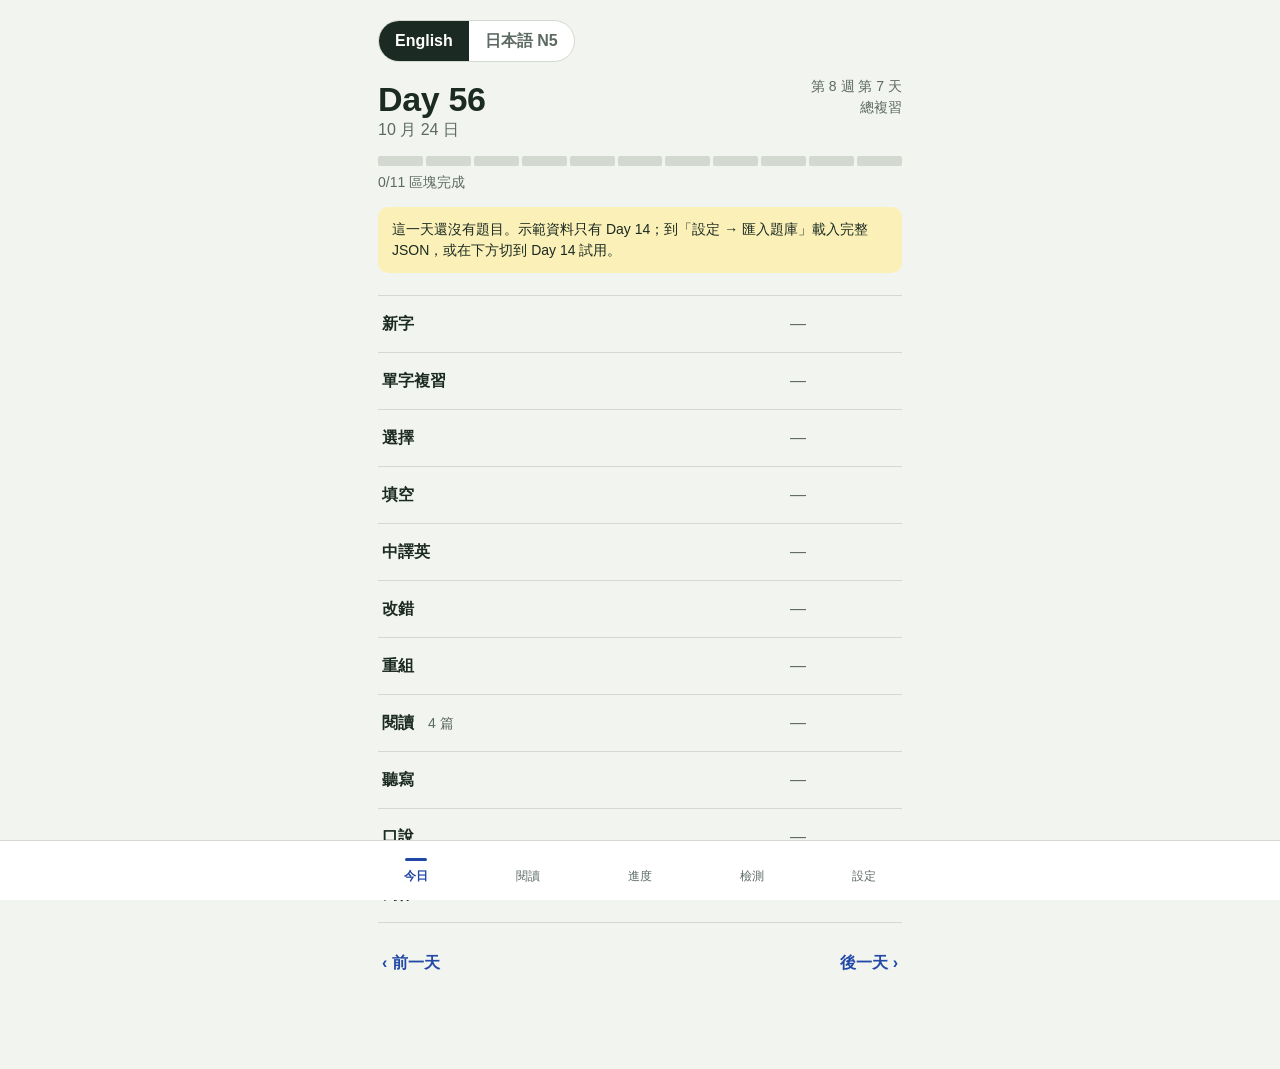
==== index.html @ 2ac829ae "英日雙語練習包 Phase 0：Day 1–14 與分級閱讀 - index.html：手機版英日雙語練習頁（題庫內建） - data/：英文與英日完整題庫 JSON - generators/：題庫" ====
<!DOCTYPE html>
<html lang="zh-Hant">
<head>
<meta charset="utf-8">
<meta name="viewport" content="width=device-width, initial-scale=1, viewport-fit=cover">
<meta name="apple-mobile-web-app-capable" content="yes">
<meta name="theme-color" content="#F2F4EF">
<title>Phase 0 練習包 — 英日雙語</title>
<link rel="preconnect" href="https://fonts.googleapis.com">
<link href="https://fonts.googleapis.com/css2?family=Atkinson+Hyperlegible:ital,wght@0,400;0,700;1,400&family=Source+Serif+4:opsz,wght@8..60,400;8..60,600&family=Noto+Serif+JP:wght@400;600&display=swap" rel="stylesheet">
<style>
  :root{
    --paper:#F2F4EF; --surface:#FFFFFF; --ink:#1B2A22; --ink-2:#5C6A62; --rule:#D3D9D0;
    --blue:#2148A6; --blue-soft:#E4EAF8; --marker:#F7DE5F; --marker-soft:#FBF1B8;
    --red:#C2372C; --red-soft:#F9E3E0; --green:#2E7D4F; --green-soft:#DFF0E5;
    --en:'Atkinson Hyperlegible', 'Helvetica Neue', Arial, sans-serif;
    --zh:-apple-system, 'PingFang TC', 'Noto Sans TC', 'Microsoft JhengHei', sans-serif;
    --nav-h:60px; --bar-h:72px;
  }
  *{box-sizing:border-box;-webkit-tap-highlight-color:transparent}
  html,body{margin:0;background:var(--paper);color:var(--ink);font-family:var(--zh);font-size:16px;line-height:1.5}
  body{min-height:100dvh;touch-action:manipulation}
  button{font:inherit;color:inherit;background:none;border:0;padding:0;cursor:pointer}
  input,textarea,select{font:inherit;color:inherit}
  .en{font-family:var(--en)}
  #app{max-width:560px;margin:0 auto;min-height:100dvh}

  /* ---------- screens with nav ---------- */
  .screen{padding:20px 18px calc(var(--nav-h) + env(safe-area-inset-bottom) + 24px)}
  h1{font-size:34px;line-height:1.1;margin:0;font-weight:700;letter-spacing:-.01em}
  h2{font-size:20px;margin:28px 0 10px;font-weight:700}
  .muted{color:var(--ink-2)}
  .small{font-size:14px}
  .row{display:flex;align-items:center;justify-content:space-between;gap:12px}

  /* the 11-segment day strip */
  .strip{display:grid;grid-template-columns:repeat(11,1fr);gap:3px;height:10px;margin:14px 0 6px}
  .strip i{display:block;background:var(--rule);border-radius:2px}
  .strip i.done{background:var(--green)}
  .strip i.part{background:var(--marker)}
  .strip.mini{height:5px;margin:0;gap:2px}

  .primary{display:block;width:100%;background:var(--blue);color:#fff;border-radius:12px;padding:16px;font-size:17px;font-weight:700;text-align:center;min-height:52px}
  .primary:disabled{background:var(--rule);color:var(--ink-2)}
  .secondary{display:block;width:100%;background:var(--surface);border:1.5px solid var(--rule);border-radius:12px;padding:15px;font-size:17px;font-weight:700;text-align:center;min-height:52px}
  .ghost{color:var(--blue);font-weight:700;padding:10px 4px;min-height:44px}
  .primary:focus-visible,.secondary:focus-visible,.ghost:focus-visible,.opt:focus-visible,.chip:focus-visible{outline:3px solid var(--marker);outline-offset:2px}

  .blocks{margin:22px 0 0;padding:0;list-style:none;border-top:1px solid var(--rule)}
  .blocks li{border-bottom:1px solid var(--rule)}
  .blocks button{display:grid;grid-template-columns:1fr auto auto;align-items:center;gap:14px;width:100%;padding:14px 4px;text-align:left;min-height:56px}
  .blocks .name{font-weight:700}
  .blocks .n{color:var(--ink-2);font-variant-numeric:tabular-nums}
  .blocks .st{min-width:78px;text-align:right;font-variant-numeric:tabular-nums}
  .st.done{color:var(--green);font-weight:700}
  .st.part{color:var(--ink);background:var(--marker-soft);padding:2px 8px;border-radius:6px}
  .st.todo{color:var(--ink-2)}
  .daynav{display:flex;justify-content:space-between;margin-top:18px}

  /* ---------- bottom nav ---------- */
  #nav{position:fixed;left:0;right:0;bottom:0;height:calc(var(--nav-h) + env(safe-area-inset-bottom));padding-bottom:env(safe-area-inset-bottom);background:var(--surface);border-top:1px solid var(--rule);display:flex;z-index:20}
  #nav>div{max-width:560px;margin:0 auto;width:100%;display:flex}
  #nav button{flex:1;display:flex;flex-direction:column;align-items:center;justify-content:center;gap:2px;font-size:12px;color:var(--ink-2);min-height:var(--nav-h)}
  #nav button.on{color:var(--blue);font-weight:700}
  #nav button.on::before{content:"";width:22px;height:3px;border-radius:2px;background:var(--blue);margin-bottom:4px}
  #nav button::before{content:"";width:22px;height:3px;margin-bottom:4px}
  #nav.hidden{display:none}

  /* ---------- runner ---------- */
  #runner{position:fixed;inset:0;background:var(--paper);z-index:30;display:flex;flex-direction:column}
  #runner.hidden{display:none}
  .r-head{padding:calc(10px + env(safe-area-inset-top)) 14px 10px;background:var(--paper)}
  .r-head .row{margin-bottom:8px}
  .r-head .title{font-weight:700;font-size:17px}
  .r-head .x{width:44px;height:44px;display:flex;align-items:center;justify-content:center;font-size:22px;margin-left:-10px}
  .r-head .count{font-variant-numeric:tabular-nums;color:var(--ink-2)}
  .bar{height:6px;background:var(--rule);border-radius:3px;overflow:hidden}
  .bar b{display:block;height:100%;background:var(--blue);transition:width .25s}
  .r-body{flex:1;overflow:auto;padding:18px 18px calc(var(--bar-h) + env(safe-area-inset-bottom) + 20px);max-width:560px;width:100%;margin:0 auto}
  .r-foot{position:fixed;left:0;right:0;bottom:0;padding:12px 18px calc(12px + env(safe-area-inset-bottom));background:var(--surface);border-top:1px solid var(--rule);display:flex;gap:10px;z-index:31}
  .r-foot>*{flex:1}
  .r-foot .primary,.r-foot .secondary{width:auto}

  .q{font-family:var(--en);font-size:24px;line-height:1.35;margin:8px 0 22px;word-break:break-word}
  .q.zh{font-family:var(--zh);font-size:22px}
  .blank{display:inline-block;min-width:70px;border-bottom:2px solid var(--ink);margin:0 4px;text-align:center}
  .blank.filled{background:var(--marker-soft);border-bottom-color:var(--blue)}
  .hint{color:var(--ink-2);font-size:14px;margin-top:8px}
  .field{width:100%;font-size:18px;font-family:var(--en);padding:14px;border:1.5px solid var(--rule);border-radius:12px;background:var(--surface);min-height:54px}
  .field:focus{outline:none;border-color:var(--blue);box-shadow:0 0 0 3px var(--blue-soft)}
  textarea.field{min-height:150px;resize:vertical;line-height:1.5}
  .opts{display:flex;flex-direction:column;gap:10px}
  .opt{display:flex;align-items:center;gap:12px;background:var(--surface);border:1.5px solid var(--rule);border-radius:12px;padding:14px 16px;min-height:54px;text-align:left;font-family:var(--en);font-size:19px}
  .opt.zh{font-family:var(--zh);font-size:18px}
  .opt .k{width:26px;height:26px;border-radius:50%;border:1.5px solid var(--rule);display:flex;align-items:center;justify-content:center;font-size:13px;flex:none;color:var(--ink-2)}
  .opt.sel{border-color:var(--blue);background:var(--marker-soft)}
  .opt.right{border-color:var(--green);background:var(--green-soft)}
  .opt.wrong{border-color:var(--red);background:var(--red-soft)}
  .opt:disabled{cursor:default}

  .words{display:flex;flex-wrap:wrap;gap:8px}
  .chip{font-family:var(--en);font-size:19px;background:var(--surface);border:1.5px solid var(--rule);border-radius:10px;padding:10px 14px;min-height:46px}
  .chip.used{opacity:.25}
  .chip.sel{background:var(--marker);border-color:var(--marker)}
  .chip.bad{background:var(--red-soft);border-color:var(--red)}
  .slot{min-height:64px;border:1.5px dashed var(--rule);border-radius:12px;padding:8px;display:flex;flex-wrap:wrap;gap:8px;margin-bottom:16px;background:rgba(255,255,255,.5)}
  .slot:empty::after{content:"點下方的字，依序拼成句子";color:var(--ink-2);font-size:14px;padding:8px}

  .tap-words{display:flex;flex-wrap:wrap;gap:6px 4px;font-family:var(--en);font-size:23px;line-height:1.4}
  .tap-words button{padding:4px 5px;border-radius:6px;min-height:40px}
  .tap-words button.sel{background:var(--marker)}
  .tap-words button.wrong{background:var(--red-soft);text-decoration:line-through;color:var(--red)}
  .tap-words button.fixed{background:var(--green-soft);color:var(--green);font-weight:700}

  .fb{margin-top:20px;padding:14px 16px;border-radius:12px;animation:pop .18s ease-out}
  .fb.ok{background:var(--green-soft);color:var(--green)}
  .fb.no{background:var(--red-soft);color:var(--red)}
  .fb strong{display:block;font-size:17px}
  .fb .ans{font-family:var(--en);font-size:19px;margin-top:4px}
  .fb .why{color:var(--ink);margin-top:6px;font-size:15px}
  @keyframes pop{from{transform:scale(.98);opacity:0}to{transform:none;opacity:1}}
  @media (prefers-reduced-motion:reduce){*{animation:none!important;transition:none!important}}

  .card{background:var(--surface);border:1.5px solid var(--rule);border-radius:16px;padding:22px 20px}
  .card .w{font-family:var(--en);font-size:38px;font-weight:700;line-height:1.1}
  .card .pos{color:var(--ink-2);font-family:var(--en)}
  .card .zh{font-size:22px;margin:10px 0}
  .card .ex{font-family:var(--en);font-size:18px;color:var(--ink-2);margin-top:14px;border-top:1px solid var(--rule);padding-top:12px}
  .tag{display:inline-block;font-size:12px;padding:2px 8px;border-radius:6px;background:var(--blue-soft);color:var(--blue);vertical-align:middle;margin-left:8px}

  .spk{display:inline-flex;align-items:center;gap:8px;background:var(--surface);border:1.5px solid var(--rule);border-radius:999px;padding:10px 16px;font-weight:700;min-height:46px}
  .spk.on{border-color:var(--blue);background:var(--blue-soft)}
  .spkrow{display:flex;gap:10px;flex-wrap:wrap;margin:6px 0 18px}

  details.passage{background:var(--surface);border:1.5px solid var(--rule);border-radius:12px;margin-bottom:18px}
  details.passage summary{padding:12px 16px;font-weight:700;cursor:pointer;list-style:none;display:flex;justify-content:space-between}
  details.passage summary::after{content:"展開";color:var(--blue);font-weight:400;font-size:14px}
  details.passage[open] summary::after{content:"收合"}
  details.passage .t{font-family:var(--en);font-size:18px;line-height:1.6;padding:0 16px 16px}

  .rate{display:flex;gap:10px}
  .rate button{flex:1;border:1.5px solid var(--rule);background:var(--surface);border-radius:12px;padding:14px;font-weight:700;min-height:54px}
  .rate button.sel{background:var(--marker);border-color:var(--marker)}

  .done-box{text-align:center;padding:30px 0 10px}
  .done-box .big{font-size:56px;font-weight:700;line-height:1}
  .wrongs{margin:20px 0;padding:0;list-style:none}
  .wrongs li{padding:10px 0;border-top:1px solid var(--rule);font-size:15px}
  .wrongs .en{font-size:17px}

  /* ---------- progress grid ---------- */
  .grid{display:grid;grid-template-columns:repeat(7,1fr);gap:6px;margin-top:14px}
  .cell{aspect-ratio:1;border-radius:8px;background:var(--surface);border:1.5px solid var(--rule);position:relative;display:flex;align-items:flex-end;justify-content:center;font-size:12px;color:var(--ink-2);overflow:hidden;padding:0}
  .cell b{position:absolute;left:0;right:0;bottom:0;background:var(--green-soft);z-index:0}
  .cell span{position:relative;z-index:1;padding-bottom:3px}
  .cell.today{border-color:var(--blue);border-width:2px;color:var(--blue);font-weight:700}
  .cell.future{opacity:.45}
  .cell.full b{background:var(--green)}
  .cell.full span{color:#fff}
  .legend{display:flex;gap:16px;margin-top:10px;font-size:13px;color:var(--ink-2)}
  .legend i{display:inline-block;width:12px;height:12px;border-radius:3px;vertical-align:-1px;margin-right:4px}

  /* ---------- lists / settings ---------- */
  .list{list-style:none;padding:0;margin:14px 0 0;border-top:1px solid var(--rule)}
  .list li{border-bottom:1px solid var(--rule)}
  .list button,.list label{display:flex;justify-content:space-between;align-items:center;gap:12px;width:100%;padding:14px 4px;text-align:left;min-height:56px}
  .list .sub{font-size:13px;color:var(--ink-2)}
  .seg{display:flex;border:1.5px solid var(--rule);border-radius:10px;overflow:hidden}
  .list label>span:first-child{flex:1;min-width:0}
  .seg{flex:none}
  .seg button{padding:8px 11px;min-height:40px;border-left:1.5px solid var(--rule);white-space:nowrap}
  .seg button:first-child{border-left:0}
  .seg button.sel{background:var(--marker)}
  select.sel-input{max-width:200px;padding:8px;border:1.5px solid var(--rule);border-radius:8px;background:var(--surface)}
  input[type=range]{width:150px}
  .note{background:var(--marker-soft);padding:12px 14px;border-radius:10px;font-size:14px;margin-top:14px}
  .toast{position:fixed;left:50%;transform:translateX(-50%);bottom:calc(var(--nav-h) + env(safe-area-inset-bottom) + 16px);background:var(--ink);color:#fff;padding:10px 16px;border-radius:999px;font-size:14px;z-index:50;opacity:0;transition:opacity .2s;pointer-events:none}
  .toast.show{opacity:1}
  .ext-form{display:grid;grid-template-columns:1fr 1fr;gap:10px;margin-top:10px}
  .ext-form .field{font-family:var(--zh);font-size:16px;min-height:48px;padding:10px 12px}
  .ext-form .full{grid-column:1/-1}
  .tbl{width:100%;border-collapse:collapse;margin-top:10px;font-size:14px}
  .tbl td,.tbl th{padding:8px 4px;border-bottom:1px solid var(--rule);text-align:left}
  .tbl th{color:var(--ink-2);font-weight:400}
  .gp{display:flex;justify-content:space-between;padding:8px 0;border-bottom:1px solid var(--rule)}
  .gp.low{color:var(--red);font-weight:700}
  /* ---------- 英日雙語 ---------- */
  :root{ --serif:'Source Serif 4', Georgia, 'Times New Roman', serif; --jp:'Noto Serif JP','Hiragino Mincho ProN','Yu Mincho',serif; --jps:-apple-system,'Hiragino Sans','Noto Sans JP','PingFang TC',sans-serif; --tr:#A8432F; --hl:#F6C9C0; }
  .jp{font-family:var(--jps)}
  ruby{ruby-position:over} rt{font-size:.5em;color:var(--ink-2);font-weight:400;letter-spacing:0}
  .jtok{display:inline}
  .jgap .jtok{margin-right:.18em}
  .romaji{font-family:var(--en);font-size:.62em;color:var(--ink-2);margin-top:4px;line-height:1.4}
  .langsw{display:flex;gap:0;border:1.5px solid var(--rule);border-radius:999px;overflow:hidden;width:max-content;margin-bottom:14px;background:var(--surface)}
  .langsw button{padding:8px 16px;min-height:40px;font-weight:700;color:var(--ink-2)}
  .langsw button.sel{background:var(--ink);color:#fff}
  .q.jp{font-size:26px;line-height:2.1}
  .opt.jp{font-family:var(--jps);font-size:20px}
  .kana-big{font-family:var(--jps);font-size:96px;line-height:1.1;text-align:center;margin:10px 0 18px}
  .chip.jp{font-family:var(--jps);font-size:20px}
  .zhhint{color:var(--ink-2);font-size:15px;margin-bottom:6px}
  .card .ja{font-family:var(--jps);font-size:20px;margin-top:6px;color:var(--ink)}
  .card .ja small{color:var(--ink-2);font-size:13px;margin-right:6px}

  /* 書架 */
  .goal{display:flex;align-items:center;gap:14px;margin:12px 0 18px}
  .goal svg{flex:none}
  .goal b{font-size:22px}
  .lv{display:flex;gap:6px;flex-wrap:wrap;margin-bottom:16px}
  .lv button{border:1.5px solid var(--rule);border-radius:999px;padding:6px 12px;min-height:36px;font-size:14px;background:var(--surface)}
  .lv button.sel{background:var(--ink);color:#fff;border-color:var(--ink)}
  .lv button.empty{opacity:.45}
  .books{display:grid;grid-template-columns:1fr 1fr;gap:14px}
  .book{text-align:left;display:flex;flex-direction:column;gap:8px}
  .cover{aspect-ratio:3/4;border-radius:6px 12px 12px 6px;padding:14px 12px;display:flex;flex-direction:column;justify-content:space-between;color:#fff;position:relative;overflow:hidden;box-shadow:inset 6px 0 0 rgba(0,0,0,.18)}
  .cover .ct{font-family:var(--serif);font-size:21px;line-height:1.15;font-weight:600;padding-right:28px;margin-top:14px}
  .cover.ja .ct{font-family:var(--jp);font-size:22px}
  .cover .ca{font-size:11px;opacity:.85}
  .cover .lvb{position:absolute;top:10px;right:10px;background:rgba(255,255,255,.92);color:var(--ink);font-size:11px;font-weight:700;padding:2px 7px;border-radius:5px}
  .book .bt{font-weight:700;font-size:15px;line-height:1.3}
  .book .bp{font-size:12px;color:var(--ink-2)}
  .pbar{height:4px;background:var(--rule);border-radius:2px;overflow:hidden}.pbar b{display:block;height:100%;background:var(--green)}
  .wl{list-style:none;padding:0;margin:8px 0 0;border-top:1px solid var(--rule)}
  .wl li{display:flex;justify-content:space-between;align-items:center;padding:10px 2px;border-bottom:1px solid var(--rule);gap:10px}
  .wl .w1{font-family:var(--serif);font-size:18px}.wl .w1.jp{font-family:var(--jps)}
  .wl .w2{font-size:13px;color:var(--ink-2);text-align:right}

  /* 閱讀器 */
  #reader{position:fixed;inset:0;z-index:25;display:flex;flex-direction:column;background:#F4EFE6}
  #reader.hidden{display:none}
  .rd-head{padding:calc(8px + env(safe-area-inset-top)) 10px 8px;display:flex;align-items:center;justify-content:space-between;gap:8px;max-width:620px;margin:0 auto;width:100%}
  .rd-head .t{font-weight:700;text-align:center;flex:1;font-size:15px;line-height:1.25}
  .rd-head .t small{display:block;font-weight:400;color:var(--ink-2);font-size:12px}
  .rd-head button{width:44px;height:44px;display:flex;align-items:center;justify-content:center;font-size:20px}
  .modes{display:flex;gap:8px;justify-content:center;padding:4px 14px 10px}
  .modes button{flex:1;max-width:120px;border-radius:999px;padding:8px 0;font-weight:700;font-size:15px;background:rgba(168,67,47,.12);color:var(--tr);min-height:40px}
  .modes button.sel{background:var(--tr);color:#fff}
  .rd-body{flex:1;overflow:auto;padding:6px 20px calc(110px + env(safe-area-inset-bottom));max-width:620px;margin:0 auto;width:100%;-webkit-overflow-scrolling:touch}
  .chap-t{font-family:var(--serif);font-size:26px;font-weight:600;margin:12px 0 2px}
  .chap-t.jp{font-family:var(--jp)}
  .chap-s{color:var(--ink-2);font-size:14px;margin-bottom:18px}
  .sent{position:relative;padding:6px 36px 6px 8px;margin:0 -8px 6px;border-radius:8px;transition:background .2s}
  .sent.cur{background:rgba(247,222,95,.38)}
  .sent .tr{color:var(--tr);font-size:16px;line-height:1.55;margin-bottom:2px}
  .sent .tx{font-family:var(--serif);font-size:var(--rdfs,22px);line-height:1.55;color:#231f1a}
  .sent .tx.jp{font-family:var(--jp);line-height:2.15}
  .sent .tx .w{cursor:pointer;border-radius:3px;padding:0 1px}
  .sent .tx .w:active{background:var(--marker)}
  .sent .tx .w.saved{background:var(--hl)}
  .sent .tx .w.on{background:var(--marker)}
  .sent .sp{position:absolute;right:-4px;bottom:4px;width:34px;height:34px;font-size:15px;opacity:.55}
  .rd-end{margin:26px 0 10px;text-align:center}
  .player{position:fixed;left:0;right:0;bottom:0;background:var(--surface);border-top:1px solid var(--rule);padding:10px 14px calc(10px + env(safe-area-inset-bottom));z-index:26}
  .player>div{max-width:620px;margin:0 auto;display:flex;align-items:center;gap:6px}
  .player button{min-width:44px;height:44px;font-size:19px;display:flex;align-items:center;justify-content:center;border-radius:10px}
  .player .pp{width:52px;height:52px;border-radius:50%;background:var(--tr);color:#fff;font-size:20px}
  .player .spd{font-size:14px;font-weight:700;border:1.5px solid var(--rule);padding:0 10px}
  .player .tm{margin-left:auto;font-size:13px;color:var(--ink-2);text-align:right;line-height:1.3}

  /* 單字面板 */
  #sheet{position:fixed;inset:0;z-index:40;display:flex;align-items:flex-end;justify-content:center;background:rgba(27,42,34,.28)}
  #sheet.hidden{display:none}
  .sh{background:var(--surface);width:100%;max-width:620px;border-radius:18px 18px 0 0;padding:10px 20px calc(18px + env(safe-area-inset-bottom));animation:up .18s ease-out;max-height:80dvh;overflow:auto}
  @keyframes up{from{transform:translateY(30px);opacity:0}to{transform:none;opacity:1}}
  .sh .grab{width:38px;height:4px;border-radius:2px;background:var(--rule);margin:0 auto 12px}
  .sh .hw{font-family:var(--serif);font-size:34px;font-weight:600;line-height:1.2}
  .sh .hw.jp{font-family:var(--jps);font-size:32px}
  .sh .ph{color:var(--ink-2);font-family:var(--en);margin:2px 0 10px}
  .sh .line{display:grid;grid-template-columns:56px 1fr auto;gap:8px;align-items:center;padding:9px 0;border-top:1px solid var(--rule)}
  .sh .line .k{font-size:13px;color:var(--ink-2)}
  .sh .line .v{font-size:18px}
  .sh .line .v.jp{font-family:var(--jps);font-size:20px}
  .sh .note{margin-top:10px}
  .sh .ex{font-family:var(--serif);color:var(--ink-2);font-size:16px;margin-top:8px}
  .sh .acts{display:flex;gap:10px;margin-top:14px}
  .sh .acts>*{flex:1}
  .mini-spk{width:40px;height:40px;border-radius:50%;border:1.5px solid var(--rule);font-size:15px}
</style>
</head>
<body>
<div id="app"></div>
<div id="runner" class="hidden"></div>
<div id="reader" class="hidden"></div>
<div id="sheet" class="hidden"></div>
<nav id="nav"><div>
  <button data-s="home">今日</button>
  <button data-s="progress">進度</button>
  <button data-s="tests">檢測</button>
  <button data-s="settings">設定</button>
</div></nav>
<div class="toast" id="toast"></div>

<script>window.PRACTICE_DATA={"meta": {"day1": "2026-08-30", "days": 56, "version": "days1-14 v2 (英日)"}, "days": {"1": {"week": 1, "dayOfWeek": 1, "topic": "be 動詞：I am / You are", "review": false, "blocks": {"vocab_new": [{"w": "teacher", "pos": "n.", "zh": "老師", "ex": "I am a teacher.", "ja": ["先生", "せんせい"]}, {"w": "student", "pos": "n.", "zh": "學生", "ex": "You are a student.", "ja": ["学生", "がくせい"]}, {"w": "doctor", "pos": "n.", "zh": "醫生", "ex": "I am a doctor.", "ja": ["医者", "いしゃ"]}, {"w": "nurse", "pos": "n.", "zh": "護理師", "ex": "You are a nurse.", "ja": ["看護師", "かんごし"]}, {"w": "engineer", "pos": "n.", "zh": "工程師", "ex": "I am an engineer.", "ja": ["エンジニア", ""]}, {"w": "cook", "pos": "n.", "zh": "廚師", "ex": "You are a cook.", "ja": ["コック", ""]}, {"w": "driver", "pos": "n.", "zh": "司機", "ex": "I am a driver.", "ja": ["運転手", "うんてんしゅ"]}, {"w": "farmer", "pos": "n.", "zh": "農夫", "ex": "You are a farmer.", "ja": ["農家", "のうか"]}, {"w": "singer", "pos": "n.", "zh": "歌手", "ex": "I am a singer.", "ja": ["歌手", "かしゅ"]}, {"w": "worker", "pos": "n.", "zh": "工人", "ex": "You are a worker.", "ja": ["作業員", "さぎょういん"]}, {"w": "boy", "pos": "n.", "zh": "男孩", "ex": "I am a boy.", "ja": ["男の子", "おとこのこ"]}, {"w": "girl", "pos": "n.", "zh": "女孩", "ex": "You are a girl.", "ja": ["女の子", "おんなのこ"]}, {"w": "man", "pos": "n.", "zh": "男人", "ex": "I am a man.", "ja": ["男の人", "おとこのひと"]}, {"w": "woman", "pos": "n.", "zh": "女人", "ex": "You are a woman.", "ja": ["女の人", "おんなのひと"]}, {"w": "friend", "pos": "n.", "zh": "朋友", "ex": "You are my friend.", "ja": ["友達", "ともだち"]}, {"w": "name", "pos": "n.", "zh": "名字", "ex": "My name is Ken.", "ja": ["名前", "なまえ"]}, {"w": "hello", "pos": "int.", "zh": "你好", "ex": "Hello, I am Amy.", "ja": ["こんにちは", ""]}, {"w": "hi", "pos": "int.", "zh": "嗨", "ex": "Hi! I am Tom.", "ja": ["やあ", ""]}, {"w": "nice", "pos": "adj.", "zh": "好的；愉快的", "ex": "Nice to meet you.", "ja": ["いい", ""]}, {"w": "meet", "pos": "v.", "zh": "見面", "ex": "Nice to meet you.", "ja": ["会う", "あう"]}, {"w": "yes", "pos": "adv.", "zh": "是", "ex": "Yes, I am.", "ja": ["はい", ""]}, {"w": "no", "pos": "adv.", "zh": "不", "ex": "No, I am not.", "ja": ["いいえ", ""]}, {"w": "thank you", "pos": "phr.", "zh": "謝謝", "ex": "Thank you.", "ja": ["ありがとう", ""]}, {"w": "please", "pos": "adv.", "zh": "請", "ex": "Sit down, please.", "ja": ["ください", ""]}, {"w": "goodbye", "pos": "int.", "zh": "再見", "ex": "Goodbye, Amy.", "ja": ["さようなら", ""]}], "vocab_review": [{"q": "cook", "a": "廚師", "opts": ["是", "老師", "見面", "廚師"], "dir": "en2zh"}, {"q": "no", "a": "不", "opts": ["醫生", "廚師", "不", "司機"], "dir": "en2zh"}, {"q": "學生", "a": "student", "opts": ["student", "driver", "please", "girl"], "dir": "zh2en"}, {"q": "engineer", "a": "工程師", "opts": ["朋友", "嗨", "工程師", "工人"], "dir": "en2zh"}, {"q": "teacher", "a": "老師", "opts": ["不", "老師", "男孩", "是"], "dir": "en2zh"}, {"q": "yes", "a": "是", "opts": ["再見", "男孩", "醫生", "是"], "dir": "en2zh"}, {"q": "farmer", "a": "農夫", "opts": ["農夫", "你好", "工人", "學生"], "dir": "en2zh"}, {"q": "hi", "a": "嗨", "opts": ["嗨", "學生", "是", "歌手"], "dir": "en2zh"}, {"q": "driver", "a": "司機", "opts": ["司機", "工程師", "請", "謝謝"], "dir": "en2zh"}, {"q": "girl", "a": "女孩", "opts": ["女孩", "好的；愉快的", "男孩", "嗨"], "dir": "en2zh"}, {"q": "goodbye", "a": "再見", "opts": ["再見", "護理師", "請", "女孩"], "dir": "en2zh"}, {"q": "歌手", "a": "singer", "opts": ["worker", "yes", "singer", "nurse"], "dir": "zh2en"}, {"q": "男孩", "a": "boy", "opts": ["boy", "engineer", "singer", "worker"], "dir": "zh2en"}, {"q": "friend", "a": "朋友", "opts": ["男人", "好的；愉快的", "醫生", "朋友"], "dir": "en2zh"}, {"q": "請", "a": "please", "opts": ["please", "goodbye", "woman", "hello"], "dir": "zh2en"}, {"q": "woman", "a": "女人", "opts": ["男孩", "農夫", "女孩", "女人"], "dir": "en2zh"}, {"q": "護理師", "a": "nurse", "opts": ["please", "cook", "nurse", "student"], "dir": "zh2en"}, {"q": "worker", "a": "工人", "opts": ["女人", "請", "名字", "工人"], "dir": "en2zh"}, {"q": "doctor", "a": "醫生", "opts": ["醫生", "女孩", "謝謝", "男孩"], "dir": "en2zh"}, {"q": "謝謝", "a": "thank you", "opts": ["man", "thank you", "engineer", "farmer"], "dir": "zh2en"}, {"q": "見面", "a": "meet", "opts": ["worker", "driver", "meet", "friend"], "dir": "zh2en"}, {"q": "男人", "a": "man", "opts": ["nice", "man", "friend", "meet"], "dir": "zh2en"}, {"q": "你好", "a": "hello", "opts": ["woman", "student", "hello", "yes"], "dir": "zh2en"}, {"q": "名字", "a": "name", "opts": ["meet", "driver", "name", "student"], "dir": "zh2en"}, {"q": "nice", "a": "好的；愉快的", "opts": ["好的；愉快的", "司機", "廚師", "你好"], "dir": "en2zh"}], "mc": [{"q": "My name ___ Ken.", "opts": ["be", "is", "are", "am"], "a": 1, "gp": "be 動詞", "why": "name 是單數名詞，用 is。"}, {"q": "I ___ a boy.", "opts": ["are", "is", "am", "be"], "a": 2, "gp": "be 動詞", "why": "I 搭配 am。"}, {"q": "My name ___ Tom.", "opts": ["am", "are", "is", "be"], "a": 2, "gp": "be 動詞", "why": "name 是單數名詞，用 is。"}, {"q": "You ___ a teacher.", "opts": ["is", "am", "be", "are"], "a": 3, "gp": "be 動詞", "why": "you 搭配 are。"}, {"q": "Hello, I ___ a doctor.", "opts": ["am", "be", "is", "are"], "a": 0, "gp": "be 動詞", "why": "I 搭配 am。"}, {"q": "My name ___ Lin.", "opts": ["is", "be", "am", "are"], "a": 0, "gp": "be 動詞", "why": "name 是單數名詞，用 is。"}, {"q": "Hello, you ___ a doctor.", "opts": ["is", "am", "be", "are"], "a": 3, "gp": "be 動詞", "why": "you 搭配 are。"}, {"q": "I ___ a farmer.", "opts": ["be", "are", "is", "am"], "a": 3, "gp": "be 動詞", "why": "I 搭配 am。"}, {"q": "Hello, you ___ a worker.", "opts": ["are", "is", "be", "am"], "a": 0, "gp": "be 動詞", "why": "you 搭配 are。"}, {"q": "You ___ Leo.", "opts": ["are", "is", "be", "am"], "a": 0, "gp": "be 動詞", "why": "you 搭配 are。"}, {"q": "Hello, I ___ an engineer.", "opts": ["be", "are", "is", "am"], "a": 3, "gp": "be 動詞", "why": "I 搭配 am。"}, {"q": "Hello, you ___ a nurse.", "opts": ["are", "is", "am", "be"], "a": 0, "gp": "be 動詞", "why": "you 搭配 are。"}, {"q": "Hello, I ___ a cook.", "opts": ["are", "be", "is", "am"], "a": 3, "gp": "be 動詞", "why": "I 搭配 am。"}, {"q": "You ___ a nurse.", "opts": ["are", "be", "is", "am"], "a": 0, "gp": "be 動詞", "why": "you 搭配 are。"}, {"q": "I ___ Ken.", "opts": ["are", "is", "be", "am"], "a": 3, "gp": "be 動詞", "why": "I 搭配 am。"}, {"q": "You ___ my friend.", "opts": ["be", "is", "am", "are"], "a": 3, "gp": "be 動詞", "why": "you 搭配 are。"}, {"q": "My name ___ Anna.", "opts": ["is", "be", "are", "am"], "a": 0, "gp": "be 動詞", "why": "name 是單數名詞，用 is。"}, {"q": "You ___ busy.", "opts": ["is", "be", "are", "am"], "a": 2, "gp": "be 動詞", "why": "you 搭配 are。"}, {"q": "You ___ ready.", "opts": ["be", "is", "are", "am"], "a": 2, "gp": "be 動詞", "why": "you 搭配 are。"}, {"q": "You ___ a farmer.", "opts": ["are", "is", "be", "am"], "a": 0, "gp": "be 動詞", "why": "you 搭配 are。"}, {"q": "You ___ hungry.", "opts": ["is", "am", "are", "be"], "a": 2, "gp": "be 動詞", "why": "you 搭配 are。"}, {"q": "You ___ an engineer.", "opts": ["be", "is", "am", "are"], "a": 3, "gp": "be 動詞", "why": "you 搭配 are。"}, {"q": "I ___ Lisa.", "opts": ["am", "is", "be", "are"], "a": 0, "gp": "be 動詞", "why": "I 搭配 am。"}, {"q": "I ___ Lin.", "opts": ["am", "be", "is", "are"], "a": 0, "gp": "be 動詞", "why": "I 搭配 am。"}, {"q": "My name ___ Leo.", "opts": ["be", "am", "is", "are"], "a": 2, "gp": "be 動詞", "why": "name 是單數名詞，用 is。"}, {"q": "I ___ my friend.", "opts": ["be", "are", "am", "is"], "a": 2, "gp": "be 動詞", "why": "I 搭配 am。"}, {"q": "My name ___ Lisa.", "opts": ["are", "be", "am", "is"], "a": 3, "gp": "be 動詞", "why": "name 是單數名詞，用 is。"}, {"q": "You ___ Lin.", "opts": ["be", "is", "am", "are"], "a": 3, "gp": "be 動詞", "why": "you 搭配 are。"}, {"q": "You ___ Jack.", "opts": ["am", "is", "be", "are"], "a": 3, "gp": "be 動詞", "why": "you 搭配 are。"}, {"q": "Hello, you ___ an engineer.", "opts": ["are", "be", "is", "am"], "a": 0, "gp": "be 動詞", "why": "you 搭配 are。"}, {"q": "I ___ busy.", "opts": ["am", "are", "be", "is"], "a": 0, "gp": "be 動詞", "why": "I 搭配 am。"}, {"q": "You ___ Emma.", "opts": ["are", "is", "be", "am"], "a": 0, "gp": "be 動詞", "why": "you 搭配 are。"}, {"q": "I ___ Leo.", "opts": ["be", "are", "am", "is"], "a": 2, "gp": "be 動詞", "why": "I 搭配 am。"}, {"q": "Hello, I ___ a farmer.", "opts": ["am", "are", "is", "be"], "a": 0, "gp": "be 動詞", "why": "I 搭配 am。"}, {"q": "I ___ a student.", "opts": ["are", "is", "be", "am"], "a": 3, "gp": "be 動詞", "why": "I 搭配 am。"}, {"q": "My name ___ Emma.", "opts": ["is", "am", "are", "be"], "a": 0, "gp": "be 動詞", "why": "name 是單數名詞，用 is。"}, {"q": "You ___ a man.", "opts": ["is", "are", "be", "am"], "a": 1, "gp": "be 動詞", "why": "you 搭配 are。"}, {"q": "You ___ a driver.", "opts": ["am", "be", "is", "are"], "a": 3, "gp": "be 動詞", "why": "you 搭配 are。"}, {"q": "Hello, you ___ a cook.", "opts": ["am", "is", "are", "be"], "a": 2, "gp": "be 動詞", "why": "you 搭配 are。"}, {"q": "You ___ Lisa.", "opts": ["am", "be", "are", "is"], "a": 2, "gp": "be 動詞", "why": "you 搭配 are。"}, {"q": "I ___ a cook.", "opts": ["are", "be", "am", "is"], "a": 2, "gp": "be 動詞", "why": "I 搭配 am。"}, {"q": "I ___ Emma.", "opts": ["is", "be", "am", "are"], "a": 2, "gp": "be 動詞", "why": "I 搭配 am。"}, {"q": "You ___ Ken.", "opts": ["is", "am", "be", "are"], "a": 3, "gp": "be 動詞", "why": "you 搭配 are。"}, {"q": "I ___ a singer.", "opts": ["be", "am", "are", "is"], "a": 1, "gp": "be 動詞", "why": "I 搭配 am。"}, {"q": "I ___ a driver.", "opts": ["be", "is", "am", "are"], "a": 2, "gp": "be 動詞", "why": "I 搭配 am。"}, {"q": "Hello, you ___ a teacher.", "opts": ["are", "am", "be", "is"], "a": 0, "gp": "be 動詞", "why": "you 搭配 are。"}, {"q": "Hello, you ___ a student.", "opts": ["be", "am", "is", "are"], "a": 3, "gp": "be 動詞", "why": "you 搭配 are。"}, {"q": "I ___ a teacher.", "opts": ["is", "be", "am", "are"], "a": 2, "gp": "be 動詞", "why": "I 搭配 am。"}, {"q": "I ___ Ben.", "opts": ["am", "is", "are", "be"], "a": 0, "gp": "be 動詞", "why": "I 搭配 am。"}, {"q": "Hello, you ___ a farmer.", "opts": ["be", "am", "is", "are"], "a": 3, "gp": "be 動詞", "why": "you 搭配 are。"}], "fill": [{"q": "I ___ Lin.", "a": ["am"], "hint": "am / is / are", "gp": "be 動詞", "why": "I 搭配 am。"}, {"q": "You ___ Anna.", "a": ["are"], "hint": "am / is / are", "gp": "be 動詞", "why": "you 搭配 are。"}, {"q": "I ___ an engineer.", "a": ["am"], "hint": "am / is / are", "gp": "be 動詞", "why": "I 搭配 am。"}, {"q": "Hello, you ___ a singer.", "a": ["are"], "hint": "am / is / are", "gp": "be 動詞", "why": "you 搭配 are。"}, {"q": "Hello, I ___ a teacher.", "a": ["am"], "hint": "am / is / are", "gp": "be 動詞", "why": "I 搭配 am。"}, {"q": "You ___ tired.", "a": ["are"], "hint": "am / is / are", "gp": "be 動詞", "why": "you 搭配 are。"}, {"q": "My name ___ Amy.", "a": ["is"], "hint": "am / is / are", "gp": "be 動詞", "why": "name 是單數名詞，用 is。"}, {"q": "Hello, I ___ a farmer.", "a": ["am"], "hint": "am / is / are", "gp": "be 動詞", "why": "I 搭配 am。"}, {"q": "You ___ a farmer.", "a": ["are"], "hint": "am / is / are", "gp": "be 動詞", "why": "you 搭配 are。"}, {"q": "I ___ Lisa.", "a": ["am"], "hint": "am / is / are", "gp": "be 動詞", "why": "I 搭配 am。"}, {"q": "Hello, you ___ an engineer.", "a": ["are"], "hint": "am / is / are", "gp": "be 動詞", "why": "you 搭配 are。"}, {"q": "You ___ Mark.", "a": ["are"], "hint": "am / is / are", "gp": "be 動詞", "why": "you 搭配 are。"}, {"q": "My name ___ Anna.", "a": ["is"], "hint": "am / is / are", "gp": "be 動詞", "why": "name 是單數名詞，用 is。"}, {"q": "I ___ Ken.", "a": ["am"], "hint": "am / is / are", "gp": "be 動詞", "why": "I 搭配 am。"}, {"q": "I ___ a singer.", "a": ["am"], "hint": "am / is / are", "gp": "be 動詞", "why": "I 搭配 am。"}, {"q": "You ___ Leo.", "a": ["are"], "hint": "am / is / are", "gp": "be 動詞", "why": "you 搭配 are。"}, {"q": "I ___ Yu.", "a": ["am"], "hint": "am / is / are", "gp": "be 動詞", "why": "I 搭配 am。"}, {"q": "You ___ a teacher.", "a": ["are"], "hint": "am / is / are", "gp": "be 動詞", "why": "you 搭配 are。"}, {"q": "You ___ a cook.", "a": ["are"], "hint": "am / is / are", "gp": "be 動詞", "why": "you 搭配 are。"}, {"q": "You ___ Tom.", "a": ["are"], "hint": "am / is / are", "gp": "be 動詞", "why": "you 搭配 are。"}, {"q": "You ___ a girl.", "a": ["are"], "hint": "am / is / are", "gp": "be 動詞", "why": "you 搭配 are。"}, {"q": "I ___ a boy.", "a": ["am"], "hint": "am / is / are", "gp": "be 動詞", "why": "I 搭配 am。"}, {"q": "I ___ busy.", "a": ["am"], "hint": "am / is / are", "gp": "be 動詞", "why": "I 搭配 am。"}, {"q": "You ___ a boy.", "a": ["are"], "hint": "am / is / are", "gp": "be 動詞", "why": "you 搭配 are。"}, {"q": "I ___ a man.", "a": ["am"], "hint": "am / is / are", "gp": "be 動詞", "why": "I 搭配 am。"}, {"q": "I ___ Emma.", "a": ["am"], "hint": "am / is / are", "gp": "be 動詞", "why": "I 搭配 am。"}, {"q": "You ___ a doctor.", "a": ["are"], "hint": "am / is / are", "gp": "be 動詞", "why": "you 搭配 are。"}, {"q": "You ___ Lisa.", "a": ["are"], "hint": "am / is / are", "gp": "be 動詞", "why": "you 搭配 are。"}, {"q": "You ___ late.", "a": ["are"], "hint": "am / is / are", "gp": "be 動詞", "why": "you 搭配 are。"}, {"q": "Hello, I ___ a student.", "a": ["am"], "hint": "am / is / are", "gp": "be 動詞", "why": "I 搭配 am。"}, {"q": "Hello, you ___ a nurse.", "a": ["are"], "hint": "am / is / are", "gp": "be 動詞", "why": "you 搭配 are。"}, {"q": "I ___ a driver.", "a": ["am"], "hint": "am / is / are", "gp": "be 動詞", "why": "I 搭配 am。"}, {"q": "I ___ my friend.", "a": ["am"], "hint": "am / is / are", "gp": "be 動詞", "why": "I 搭配 am。"}, {"q": "You ___ Ken.", "a": ["are"], "hint": "am / is / are", "gp": "be 動詞", "why": "you 搭配 are。"}, {"q": "You ___ a nurse.", "a": ["are"], "hint": "am / is / are", "gp": "be 動詞", "why": "you 搭配 are。"}, {"q": "You ___ my friend.", "a": ["are"], "hint": "am / is / are", "gp": "be 動詞", "why": "you 搭配 are。"}, {"q": "I ___ a nurse.", "a": ["am"], "hint": "am / is / are", "gp": "be 動詞", "why": "I 搭配 am。"}, {"q": "You ___ busy.", "a": ["are"], "hint": "am / is / are", "gp": "be 動詞", "why": "you 搭配 are。"}, {"q": "You ___ ready.", "a": ["are"], "hint": "am / is / are", "gp": "be 動詞", "why": "you 搭配 are。"}, {"q": "You ___ a worker.", "a": ["are"], "hint": "am / is / are", "gp": "be 動詞", "why": "you 搭配 are。"}, {"q": "I ___ Tom.", "a": ["am"], "hint": "am / is / are", "gp": "be 動詞", "why": "I 搭配 am。"}, {"q": "I ___ Anna.", "a": ["am"], "hint": "am / is / are", "gp": "be 動詞", "why": "I 搭配 am。"}, {"q": "I ___ ready.", "a": ["am"], "hint": "am / is / are", "gp": "be 動詞", "why": "I 搭配 am。"}, {"q": "I ___ a student.", "a": ["am"], "hint": "am / is / are", "gp": "be 動詞", "why": "I 搭配 am。"}, {"q": "I ___ a cook.", "a": ["am"], "hint": "am / is / are", "gp": "be 動詞", "why": "I 搭配 am。"}, {"q": "I ___ a girl.", "a": ["am"], "hint": "am / is / are", "gp": "be 動詞", "why": "I 搭配 am。"}, {"q": "My name ___ Tom.", "a": ["is"], "hint": "am / is / are", "gp": "be 動詞", "why": "name 是單數名詞，用 is。"}, {"q": "My name ___ Emma.", "a": ["is"], "hint": "am / is / are", "gp": "be 動詞", "why": "name 是單數名詞，用 is。"}, {"q": "My name ___ Jack.", "a": ["is"], "hint": "am / is / are", "gp": "be 動詞", "why": "name 是單數名詞，用 is。"}, {"q": "My name ___ Kai.", "a": ["is"], "hint": "am / is / are", "gp": "be 動詞", "why": "name 是單數名詞，用 is。"}], "translate": [{"zh": "我的名字是 Ben。", "a": ["My name is Ben."], "gp": "be 動詞"}, {"zh": "你是 Mark。", "a": ["You are Mark."], "gp": "be 動詞"}, {"zh": "你是 Lin。", "a": ["You are Lin."], "gp": "be 動詞"}, {"zh": "我的名字是 Amy。", "a": ["My name is Amy."], "gp": "be 動詞"}, {"zh": "你很好。", "a": ["You are fine."], "gp": "be 動詞"}, {"zh": "你是 Amy。", "a": ["You are Amy."], "gp": "be 動詞"}, {"zh": "我是老師。", "a": ["I am a teacher."], "gp": "be 動詞"}, {"zh": "你好，我是護理師。", "a": ["Hello, I am a nurse."], "gp": "be 動詞"}, {"zh": "你好，你是老師。", "a": ["Hello, you are a teacher."], "gp": "be 動詞"}, {"zh": "我是護理師。", "a": ["I am a nurse."], "gp": "be 動詞"}, {"zh": "你好，我是歌手。", "a": ["Hello, I am a singer."], "gp": "be 動詞"}, {"zh": "我是男孩。", "a": ["I am a boy."], "gp": "be 動詞"}, {"zh": "你是歌手。", "a": ["You are a singer."], "gp": "be 動詞"}, {"zh": "你是我的朋友。", "a": ["You are my friend."], "gp": "be 動詞"}, {"zh": "你是 Jack。", "a": ["You are Jack."], "gp": "be 動詞"}, {"zh": "你好，我是工人。", "a": ["Hello, I am a worker."], "gp": "be 動詞"}, {"zh": "你好，我是學生。", "a": ["Hello, I am a student."], "gp": "be 動詞"}, {"zh": "我是 Lin。", "a": ["I am Lin."], "gp": "be 動詞"}, {"zh": "我是 Anna。", "a": ["I am Anna."], "gp": "be 動詞"}, {"zh": "我是司機。", "a": ["I am a driver."], "gp": "be 動詞"}], "error": [{"s": "Hello, you am a teacher.", "wrong": 2, "fix": "are", "gp": "be 動詞", "why": "you 搭配 are。"}, {"s": "I are Ben.", "wrong": 1, "fix": "am", "gp": "be 動詞", "why": "I 搭配 am。"}, {"s": "You is Mark.", "wrong": 1, "fix": "are", "gp": "be 動詞", "why": "you 搭配 are。"}, {"s": "You is fine.", "wrong": 1, "fix": "are", "gp": "be 動詞", "why": "you 搭配 are。"}, {"s": "You is Ken.", "wrong": 1, "fix": "are", "gp": "be 動詞", "why": "you 搭配 are。"}, {"s": "My name are Mei.", "wrong": 2, "fix": "is", "gp": "be 動詞", "why": "name 是單數名詞，用 is。"}, {"s": "I are Lin.", "wrong": 1, "fix": "am", "gp": "be 動詞", "why": "I 搭配 am。"}, {"s": "I is a nurse.", "wrong": 1, "fix": "am", "gp": "be 動詞", "why": "I 搭配 am。"}, {"s": "You is late.", "wrong": 1, "fix": "are", "gp": "be 動詞", "why": "you 搭配 are。"}, {"s": "Hello, I are a driver.", "wrong": 2, "fix": "am", "gp": "be 動詞", "why": "I 搭配 am。"}, {"s": "You am a woman.", "wrong": 1, "fix": "are", "gp": "be 動詞", "why": "you 搭配 are。"}, {"s": "I are Anna.", "wrong": 1, "fix": "am", "gp": "be 動詞", "why": "I 搭配 am。"}, {"s": "My name am Amy.", "wrong": 2, "fix": "is", "gp": "be 動詞", "why": "name 是單數名詞，用 is。"}, {"s": "I are Mei.", "wrong": 1, "fix": "am", "gp": "be 動詞", "why": "I 搭配 am。"}, {"s": "I are tired.", "wrong": 1, "fix": "am", "gp": "be 動詞", "why": "I 搭配 am。"}], "reorder": [{"words": ["are", "farmer.", "You", "a"], "a": "You are a farmer."}, {"words": ["You", "Lisa.", "are"], "a": "You are Lisa."}, {"words": ["Mei.", "I", "am"], "a": "I am Mei."}, {"words": ["a", "singer.", "You", "are"], "a": "You are a singer."}, {"words": ["are", "busy.", "You"], "a": "You are busy."}, {"words": ["I", "am", "Hello,", "doctor.", "a"], "a": "Hello, I am a doctor."}, {"words": ["friend.", "my", "I", "am"], "a": "I am my friend."}, {"words": ["are", "Mark.", "You"], "a": "You are Mark."}, {"words": ["Leo.", "My", "name", "is"], "a": "My name is Leo."}, {"words": ["an", "I", "am", "engineer.", "Hello,"], "a": "Hello, I am an engineer."}, {"words": ["am", "Anna.", "I"], "a": "I am Anna."}, {"words": ["am", "Yu.", "I"], "a": "I am Yu."}, {"words": ["I", "am", "teacher.", "a"], "a": "I am a teacher."}, {"words": ["name", "My", "is", "Anna."], "a": "My name is Anna."}, {"words": ["are", "Hello,", "you", "singer.", "a"], "a": "Hello, you are a singer."}], "reading": [{"title": "Lisa and Jack", "text": "Hello! My name is Lisa. I am forty years old. I am from Japan. I am a driver. I am sad today. My friend is Jack. He is a farmer. He is kind. He is not from Japan. We are in Berlin now. We are in the library.", "qs": [{"q": "What is Lisa's job?", "opts": ["nurse", "driver", "doctor", "student"], "a": 1}, {"q": "Who is Jack?", "opts": ["Lisa's sister", "Lisa's friend", "Lisa's father", "Lisa's teacher"], "a": 1}, {"q": "How old is Lisa?", "opts": ["eight", "eighteen", "fifteen", "forty"], "a": 3}, {"q": "Is Jack from Japan?", "opts": ["Yes", "Maybe", "No", "We don't know"], "a": 2}, {"q": "How is Lisa today?", "opts": ["sad", "hungry", "busy", "sick"], "a": 0}]}, {"title": "Amy and Emma", "text": "Hello! My name is Amy. I am forty years old. I am from Germany. I am a singer. I am sick today. My friend is Emma. She is a doctor. She is rich. She is not from Germany. We are in New York now. We are in a restaurant.", "qs": [{"q": "How old is Amy?", "opts": ["twelve", "forty", "fifteen", "ten"], "a": 1}, {"q": "Where is Amy from?", "opts": ["Germany", "China", "Korea", "France"], "a": 0}, {"q": "What is Amy's job?", "opts": ["singer", "cook", "farmer", "engineer"], "a": 0}, {"q": "Who is Emma?", "opts": ["Amy's sister", "Amy's teacher", "Amy's friend", "Amy's father"], "a": 2}, {"q": "Where are Amy and Emma now?", "opts": ["Paris", "Taipei", "London", "New York"], "a": 3}]}, {"title": "Ben and Anna", "text": "Hello! My name is Ben. I am thirty years old. I am from Korea. I am an engineer. I am tired today. My friend is Anna. She is a nurse. She is young. She is not from Korea. We are in Taipei now. We are at school.", "qs": [{"q": "What is Ben's job?", "opts": ["student", "engineer", "worker", "singer"], "a": 1}, {"q": "Where is Ben from?", "opts": ["Korea", "England", "Australia", "Taiwan"], "a": 0}, {"q": "Who is Anna?", "opts": ["Ben's brother", "Ben's sister", "Ben's friend", "Ben's teacher"], "a": 2}, {"q": "How is Ben today?", "opts": ["sad", "tired", "fine", "sick"], "a": 1}, {"q": "How old is Ben?", "opts": ["eighteen", "twelve", "thirty", "eight"], "a": 2}]}, {"title": "Ken and Ben", "text": "Hello! My name is Ken. I am forty years old. I am from Australia. I am a cook. I am sad today. My friend is Ben. He is a farmer. He is quiet. He is not from Australia. We are in Tokyo now. We are at school.", "qs": [{"q": "Is Ben from Australia?", "opts": ["Maybe", "No", "Yes", "We don't know"], "a": 1}, {"q": "How is Ken today?", "opts": ["happy", "fine", "tired", "sad"], "a": 3}, {"q": "Where are Ken and Ben now?", "opts": ["London", "Tokyo", "Taichung", "Berlin"], "a": 1}, {"q": "How old is Ken?", "opts": ["twenty", "eighteen", "fifteen", "forty"], "a": 3}, {"q": "Who is Ben?", "opts": ["Ken's brother", "Ken's father", "Ken's teacher", "Ken's friend"], "a": 3}]}], "dictation": [{"s": "You are a doctor."}, {"s": "Hello, I am a nurse."}, {"s": "You are a man."}, {"s": "Hello, I am a singer."}, {"s": "Hello, you are a doctor."}, {"s": "Hello, you are a cook."}, {"s": "I am a worker."}, {"s": "My name is Amy."}, {"s": "My name is Mei."}, {"s": "Hello, I am a driver."}], "speaking": [{"prompt": "Say hello and your name.", "model": "Hello! My name is Alex."}, {"prompt": "Say: I am a student.", "model": "I am a student."}, {"prompt": "Tell me your job.", "model": "I am an engineer."}, {"prompt": "Say: Nice to meet you.", "model": "Nice to meet you."}, {"prompt": "Say goodbye to Amy.", "model": "Goodbye, Amy."}, {"prompt": "Say: You are my friend.", "model": "You are my friend."}, {"prompt": "Say: I am a man. You are a woman.", "model": "I am a man. You are a woman."}, {"prompt": "Say thank you.", "model": "Thank you very much."}, {"prompt": "Read aloud: You are a teacher.", "model": "You are a teacher."}, {"prompt": "Read aloud: I am a farmer.", "model": "I am a farmer."}, {"prompt": "Read aloud: Hello, you are a worker.", "model": "Hello, you are a worker."}, {"prompt": "Read aloud: You are a farmer.", "model": "You are a farmer."}, {"prompt": "Read aloud: I am a woman.", "model": "I am a woman."}, {"prompt": "Read aloud: I am a boy.", "model": "I am a boy."}, {"prompt": "Read aloud: I am a student.", "model": "I am a student."}, {"prompt": "Read aloud: My name is Amy.", "model": "My name is Amy."}, {"prompt": "Read aloud: Hello, I am a worker.", "model": "Hello, I am a worker."}, {"prompt": "Read aloud: I am a cook.", "model": "I am a cook."}, {"prompt": "Read aloud: My name is Jack.", "model": "My name is Jack."}, {"prompt": "Read aloud: Hello, I am a cook.", "model": "Hello, I am a cook."}], "writing": [{"prompt": "用兩句話介紹自己（名字、職業）。例：I am ... / I am a ...", "minWords": 8, "sample": "Hello! My name is Alex. I am an engineer."}, {"prompt": "寫兩句話介紹你的朋友（用 You are ...）。", "minWords": 8, "sample": "You are Amy. You are my friend."}, {"prompt": "寫一段打招呼的對話（ Hello / Nice to meet you / Goodbye）。", "minWords": 8, "sample": "Hello, I am Ken. Nice to meet you. Goodbye!"}, {"prompt": "寫出三種職業，每個用一句「I am a ...」。", "minWords": 9, "sample": "I am a teacher. I am a cook. I am a driver."}]}}, "2": {"week": 1, "dayOfWeek": 2, "topic": "be 動詞：He / She / It is", "review": false, "blocks": {"vocab_new": [{"w": "happy", "pos": "adj.", "zh": "開心的", "ex": "She is happy.", "ja": ["うれしい", ""]}, {"w": "sad", "pos": "adj.", "zh": "難過的", "ex": "He is sad.", "ja": ["悲しい", "かなしい"]}, {"w": "tired", "pos": "adj.", "zh": "累的", "ex": "My father is tired.", "ja": ["疲れた", "つかれた"]}, {"w": "busy", "pos": "adj.", "zh": "忙碌的", "ex": "My mother is busy.", "ja": ["忙しい", "いそがしい"]}, {"w": "hungry", "pos": "adj.", "zh": "餓的", "ex": "The cat is hungry.", "ja": ["お腹が空いた", "おなかがすいた"]}, {"w": "thirsty", "pos": "adj.", "zh": "渴的", "ex": "He is thirsty.", "ja": ["のどが渇いた", "のどがかわいた"]}, {"w": "hot", "pos": "adj.", "zh": "熱的", "ex": "It is hot today.", "ja": ["暑い", "あつい"]}, {"w": "cold", "pos": "adj.", "zh": "冷的", "ex": "It is cold.", "ja": ["寒い", "さむい"]}, {"w": "tall", "pos": "adj.", "zh": "高的", "ex": "Tom is tall.", "ja": ["背が高い", "せがたかい"]}, {"w": "short", "pos": "adj.", "zh": "矮的；短的", "ex": "Amy is short.", "ja": ["低い", "ひくい"]}, {"w": "old", "pos": "adj.", "zh": "老的；舊的", "ex": "My grandfather is old.", "ja": ["古い", "ふるい"]}, {"w": "young", "pos": "adj.", "zh": "年輕的", "ex": "She is young.", "ja": ["若い", "わかい"]}, {"w": "late", "pos": "adj.", "zh": "遲到的", "ex": "He is late.", "ja": ["遅い", "おそい"]}, {"w": "early", "pos": "adj.", "zh": "早的", "ex": "She is early.", "ja": ["早い", "はやい"]}, {"w": "ready", "pos": "adj.", "zh": "準備好的", "ex": "It is ready.", "ja": ["準備ができた", "じゅんびができた"]}, {"w": "sick", "pos": "adj.", "zh": "生病的", "ex": "My brother is sick.", "ja": ["病気", "びょうき"]}, {"w": "angry", "pos": "adj.", "zh": "生氣的", "ex": "The teacher is angry.", "ja": ["怒っている", "おこっている"]}, {"w": "rich", "pos": "adj.", "zh": "有錢的", "ex": "He is rich.", "ja": ["お金持ち", "おかねもち"]}, {"w": "beautiful", "pos": "adj.", "zh": "漂亮的", "ex": "She is beautiful.", "ja": ["きれい", ""]}, {"w": "strong", "pos": "adj.", "zh": "強壯的", "ex": "My father is strong.", "ja": ["強い", "つよい"]}, {"w": "kind", "pos": "adj.", "zh": "親切的", "ex": "Our teacher is kind.", "ja": ["親切", "しんせつ"]}, {"w": "funny", "pos": "adj.", "zh": "有趣的", "ex": "Tom is funny.", "ja": ["面白い", "おもしろい"]}, {"w": "quiet", "pos": "adj.", "zh": "安靜的", "ex": "The room is quiet.", "ja": ["静か", "しずか"]}, {"w": "clean", "pos": "adj.", "zh": "乾淨的", "ex": "The kitchen is clean.", "ja": ["清潔", "せいけつ"]}, {"w": "big", "pos": "adj.", "zh": "大的", "ex": "The house is big.", "ja": ["大きい", "おおきい"]}], "vocab_review": [{"q": "tired", "a": "累的", "opts": ["有趣的", "冷的", "累的", "老師"], "dir": "en2zh"}, {"q": "nice", "a": "好的；愉快的", "opts": ["男人", "請", "好的；愉快的", "親切的"], "dir": "en2zh"}, {"q": "廚師", "a": "cook", "opts": ["thirsty", "farmer", "cook", "thank you"], "dir": "zh2en"}, {"q": "醫生", "a": "doctor", "opts": ["thirsty", "doctor", "sick", "engineer"], "dir": "zh2en"}, {"q": "yes", "a": "是", "opts": ["是", "工人", "醫生", "好的；愉快的"], "dir": "en2zh"}, {"q": "矮的；短的", "a": "short", "opts": ["singer", "short", "strong", "nurse"], "dir": "zh2en"}, {"q": "司機", "a": "driver", "opts": ["driver", "teacher", "young", "old"], "dir": "zh2en"}, {"q": "熱的", "a": "hot", "opts": ["hot", "thank you", "please", "worker"], "dir": "zh2en"}, {"q": "高的", "a": "tall", "opts": ["hot", "tall", "sick", "old"], "dir": "zh2en"}, {"q": "worker", "a": "工人", "opts": ["早的", "矮的；短的", "工人", "廚師"], "dir": "en2zh"}, {"q": "early", "a": "早的", "opts": ["早的", "漂亮的", "安靜的", "遲到的"], "dir": "en2zh"}, {"q": "年輕的", "a": "young", "opts": ["driver", "meet", "young", "strong"], "dir": "zh2en"}, {"q": "女人", "a": "woman", "opts": ["thank you", "kind", "woman", "girl"], "dir": "zh2en"}, {"q": "funny", "a": "有趣的", "opts": ["護理師", "強壯的", "工人", "有趣的"], "dir": "en2zh"}, {"q": "名字", "a": "name", "opts": ["singer", "girl", "goodbye", "name"], "dir": "zh2en"}, {"q": "安靜的", "a": "quiet", "opts": ["quiet", "cold", "happy", "girl"], "dir": "zh2en"}, {"q": "beautiful", "a": "漂亮的", "opts": ["漂亮的", "早的", "準備好的", "嗨"], "dir": "en2zh"}, {"q": "乾淨的", "a": "clean", "opts": ["clean", "old", "thirsty", "friend"], "dir": "zh2en"}, {"q": "渴的", "a": "thirsty", "opts": ["big", "hi", "woman", "thirsty"], "dir": "zh2en"}, {"q": "hi", "a": "嗨", "opts": ["開心的", "餓的", "司機", "嗨"], "dir": "en2zh"}, {"q": "hello", "a": "你好", "opts": ["廚師", "你好", "漂亮的", "有趣的"], "dir": "en2zh"}, {"q": "見面", "a": "meet", "opts": ["sad", "strong", "friend", "meet"], "dir": "zh2en"}, {"q": "big", "a": "大的", "opts": ["不", "高的", "難過的", "大的"], "dir": "en2zh"}, {"q": "學生", "a": "student", "opts": ["no", "worker", "student", "happy"], "dir": "zh2en"}, {"q": "singer", "a": "歌手", "opts": ["年輕的", "你好", "歌手", "生病的"], "dir": "en2zh"}, {"q": "農夫", "a": "farmer", "opts": ["early", "man", "farmer", "thirsty"], "dir": "zh2en"}, {"q": "老的；舊的", "a": "old", "opts": ["no", "old", "farmer", "ready"], "dir": "zh2en"}, {"q": "不", "a": "no", "opts": ["nurse", "no", "rich", "nice"], "dir": "zh2en"}, {"q": "謝謝", "a": "thank you", "opts": ["nice", "thank you", "worker", "name"], "dir": "zh2en"}, {"q": "準備好的", "a": "ready", "opts": ["hot", "nice", "teacher", "ready"], "dir": "zh2en"}, {"q": "女孩", "a": "girl", "opts": ["sick", "tall", "girl", "ready"], "dir": "zh2en"}, {"q": "boy", "a": "男孩", "opts": ["是", "男孩", "準備好的", "大的"], "dir": "en2zh"}, {"q": "angry", "a": "生氣的", "opts": ["生氣的", "老師", "親切的", "乾淨的"], "dir": "en2zh"}, {"q": "late", "a": "遲到的", "opts": ["有錢的", "冷的", "名字", "遲到的"], "dir": "en2zh"}, {"q": "有錢的", "a": "rich", "opts": ["rich", "doctor", "sick", "girl"], "dir": "zh2en"}, {"q": "朋友", "a": "friend", "opts": ["sick", "thank you", "friend", "hot"], "dir": "zh2en"}, {"q": "開心的", "a": "happy", "opts": ["happy", "please", "driver", "goodbye"], "dir": "zh2en"}, {"q": "strong", "a": "強壯的", "opts": ["開心的", "大的", "渴的", "強壯的"], "dir": "en2zh"}, {"q": "please", "a": "請", "opts": ["遲到的", "謝謝", "請", "工程師"], "dir": "en2zh"}, {"q": "餓的", "a": "hungry", "opts": ["beautiful", "tall", "thirsty", "hungry"], "dir": "zh2en"}, {"q": "再見", "a": "goodbye", "opts": ["sick", "friend", "goodbye", "tall"], "dir": "zh2en"}, {"q": "生病的", "a": "sick", "opts": ["early", "student", "sick", "clean"], "dir": "zh2en"}, {"q": "sad", "a": "難過的", "opts": ["你好", "難過的", "醫生", "遲到的"], "dir": "en2zh"}, {"q": "男人", "a": "man", "opts": ["worker", "hot", "man", "tall"], "dir": "zh2en"}, {"q": "老師", "a": "teacher", "opts": ["meet", "teacher", "rich", "tired"], "dir": "zh2en"}, {"q": "nurse", "a": "護理師", "opts": ["高的", "工人", "護理師", "好的；愉快的"], "dir": "en2zh"}, {"q": "工程師", "a": "engineer", "opts": ["engineer", "name", "happy", "sad"], "dir": "zh2en"}, {"q": "冷的", "a": "cold", "opts": ["tired", "cold", "goodbye", "nurse"], "dir": "zh2en"}, {"q": "忙碌的", "a": "busy", "opts": ["late", "short", "thirsty", "busy"], "dir": "zh2en"}, {"q": "kind", "a": "親切的", "opts": ["親切的", "朋友", "年輕的", "請"], "dir": "en2zh"}], "mc": [{"q": "My teacher ___ a worker.", "opts": ["am", "be", "is", "are"], "a": 2, "gp": "be 動詞", "why": "第三人稱單數（ he / she / it 或單數名詞）用 is。"}, {"q": "Ken ___ a cook.", "opts": ["is", "are", "be", "am"], "a": 0, "gp": "be 動詞", "why": "第三人稱單數（ he / she / it 或單數名詞）用 is。"}, {"q": "My brother ___ young.", "opts": ["be", "is", "am", "are"], "a": 1, "gp": "be 動詞", "why": "第三人稱單數（ he / she / it 或單數名詞）用 is。"}, {"q": "The dog ___ sick.", "opts": ["be", "is", "am", "are"], "a": 1, "gp": "be 動詞", "why": "第三人稱單數（ he / she / it 或單數名詞）用 is。"}, {"q": "My teacher ___ sad.", "opts": ["is", "am", "are", "be"], "a": 0, "gp": "be 動詞", "why": "第三人稱單數（ he / she / it 或單數名詞）用 is。"}, {"q": "He ___ happy.", "opts": ["is", "be", "are", "am"], "a": 0, "gp": "be 動詞", "why": "第三人稱單數（ he / she / it 或單數名詞）用 is。"}, {"q": "The garden ___ beautiful.", "opts": ["are", "is", "am", "be"], "a": 1, "gp": "be 動詞", "why": "第三人稱單數（ he / she / it 或單數名詞）用 is。"}, {"q": "Mei ___ tired.", "opts": ["are", "be", "am", "is"], "a": 3, "gp": "be 動詞", "why": "第三人稱單數（ he / she / it 或單數名詞）用 is。"}, {"q": "My brother ___ late.", "opts": ["is", "be", "are", "am"], "a": 0, "gp": "be 動詞", "why": "第三人稱單數（ he / she / it 或單數名詞）用 is。"}, {"q": "Mei ___ tall.", "opts": ["am", "is", "are", "be"], "a": 1, "gp": "be 動詞", "why": "第三人稱單數（ he / she / it 或單數名詞）用 is。"}, {"q": "My sister ___ angry.", "opts": ["is", "be", "are", "am"], "a": 0, "gp": "be 動詞", "why": "第三人稱單數（ he / she / it 或單數名詞）用 is。"}, {"q": "He ___ a nurse.", "opts": ["am", "is", "are", "be"], "a": 1, "gp": "be 動詞", "why": "第三人稱單數（ he / she / it 或單數名詞）用 is。"}, {"q": "Tom ___ kind.", "opts": ["am", "is", "be", "are"], "a": 1, "gp": "be 動詞", "why": "第三人稱單數（ he / she / it 或單數名詞）用 is。"}, {"q": "The bus ___ hot.", "opts": ["am", "are", "be", "is"], "a": 3, "gp": "be 動詞", "why": "第三人稱單數（ he / she / it 或單數名詞）用 is。"}, {"q": "Amy ___ a teacher.", "opts": ["be", "am", "is", "are"], "a": 2, "gp": "be 動詞", "why": "第三人稱單數（ he / she / it 或單數名詞）用 is。"}, {"q": "My bike ___ hot.", "opts": ["is", "am", "be", "are"], "a": 0, "gp": "be 動詞", "why": "第三人稱單數（ he / she / it 或單數名詞）用 is。"}, {"q": "Mei ___ strong.", "opts": ["am", "is", "be", "are"], "a": 1, "gp": "be 動詞", "why": "第三人稱單數（ he / she / it 或單數名詞）用 is。"}, {"q": "My phone ___ old.", "opts": ["be", "is", "am", "are"], "a": 1, "gp": "be 動詞", "why": "第三人稱單數（ he / she / it 或單數名詞）用 is。"}, {"q": "She ___ short.", "opts": ["am", "is", "are", "be"], "a": 1, "gp": "be 動詞", "why": "第三人稱單數（ he / she / it 或單數名詞）用 is。"}, {"q": "My mother ___ happy.", "opts": ["are", "is", "am", "be"], "a": 1, "gp": "be 動詞", "why": "第三人稱單數（ he / she / it 或單數名詞）用 is。"}, {"q": "Tom ___ beautiful.", "opts": ["is", "are", "am", "be"], "a": 0, "gp": "be 動詞", "why": "第三人稱單數（ he / she / it 或單數名詞）用 is。"}, {"q": "Ken ___ a worker.", "opts": ["be", "am", "are", "is"], "a": 3, "gp": "be 動詞", "why": "第三人稱單數（ he / she / it 或單數名詞）用 is。"}, {"q": "The book ___ new.", "opts": ["is", "are", "am", "be"], "a": 0, "gp": "be 動詞", "why": "第三人稱單數（ he / she / it 或單數名詞）用 is。"}, {"q": "My father ___ a nurse.", "opts": ["be", "is", "am", "are"], "a": 1, "gp": "be 動詞", "why": "第三人稱單數（ he / she / it 或單數名詞）用 is。"}, {"q": "Tom ___ a student.", "opts": ["be", "is", "are", "am"], "a": 1, "gp": "be 動詞", "why": "第三人稱單數（ he / she / it 或單數名詞）用 is。"}, {"q": "She ___ old.", "opts": ["be", "are", "is", "am"], "a": 2, "gp": "be 動詞", "why": "第三人稱單數（ he / she / it 或單數名詞）用 is。"}, {"q": "Amy ___ rich.", "opts": ["are", "am", "be", "is"], "a": 3, "gp": "be 動詞", "why": "第三人稱單數（ he / she / it 或單數名詞）用 is。"}, {"q": "My mother ___ sad.", "opts": ["am", "be", "is", "are"], "a": 2, "gp": "be 動詞", "why": "第三人稱單數（ he / she / it 或單數名詞）用 is。"}, {"q": "My teacher ___ busy.", "opts": ["be", "are", "am", "is"], "a": 3, "gp": "be 動詞", "why": "第三人稱單數（ he / she / it 或單數名詞）用 is。"}, {"q": "He ___ an engineer.", "opts": ["is", "are", "be", "am"], "a": 0, "gp": "be 動詞", "why": "第三人稱單數（ he / she / it 或單數名詞）用 is。"}, {"q": "My mother ___ hungry.", "opts": ["am", "is", "are", "be"], "a": 1, "gp": "be 動詞", "why": "第三人稱單數（ he / she / it 或單數名詞）用 is。"}, {"q": "Amy ___ a singer.", "opts": ["be", "am", "is", "are"], "a": 2, "gp": "be 動詞", "why": "第三人稱單數（ he / she / it 或單數名詞）用 is。"}, {"q": "My mother ___ funny.", "opts": ["am", "are", "is", "be"], "a": 2, "gp": "be 動詞", "why": "第三人稱單數（ he / she / it 或單數名詞）用 is。"}, {"q": "She ___ funny.", "opts": ["are", "be", "is", "am"], "a": 2, "gp": "be 動詞", "why": "第三人稱單數（ he / she / it 或單數名詞）用 is。"}, {"q": "Amy ___ funny.", "opts": ["is", "am", "are", "be"], "a": 0, "gp": "be 動詞", "why": "第三人稱單數（ he / she / it 或單數名詞）用 is。"}, {"q": "Mei ___ a worker.", "opts": ["am", "is", "are", "be"], "a": 1, "gp": "be 動詞", "why": "第三人稱單數（ he / she / it 或單數名詞）用 is。"}, {"q": "My mother ___ busy.", "opts": ["is", "be", "am", "are"], "a": 0, "gp": "be 動詞", "why": "第三人稱單數（ he / she / it 或單數名詞）用 is。"}, {"q": "Ken ___ a nurse.", "opts": ["are", "be", "am", "is"], "a": 3, "gp": "be 動詞", "why": "第三人稱單數（ he / she / it 或單數名詞）用 is。"}, {"q": "My father ___ young.", "opts": ["are", "is", "be", "am"], "a": 1, "gp": "be 動詞", "why": "第三人稱單數（ he / she / it 或單數名詞）用 is。"}, {"q": "Ken ___ young.", "opts": ["am", "is", "are", "be"], "a": 1, "gp": "be 動詞", "why": "第三人稱單數（ he / she / it 或單數名詞）用 is。"}, {"q": "My brother ___ free.", "opts": ["are", "am", "be", "is"], "a": 3, "gp": "be 動詞", "why": "第三人稱單數（ he / she / it 或單數名詞）用 is。"}, {"q": "My bag ___ old.", "opts": ["am", "is", "are", "be"], "a": 1, "gp": "be 動詞", "why": "第三人稱單數（ he / she / it 或單數名詞）用 is。"}, {"q": "The computer ___ old.", "opts": ["be", "am", "is", "are"], "a": 2, "gp": "be 動詞", "why": "第三人稱單數（ he / she / it 或單數名詞）用 is。"}, {"q": "My mother ___ strong.", "opts": ["is", "am", "be", "are"], "a": 0, "gp": "be 動詞", "why": "第三人稱單數（ he / she / it 或單數名詞）用 is。"}, {"q": "My teacher ___ hungry.", "opts": ["be", "are", "am", "is"], "a": 3, "gp": "be 動詞", "why": "第三人稱單數（ he / she / it 或單數名詞）用 is。"}, {"q": "My teacher ___ tired.", "opts": ["be", "are", "am", "is"], "a": 3, "gp": "be 動詞", "why": "第三人稱單數（ he / she / it 或單數名詞）用 is。"}, {"q": "It ___ tired.", "opts": ["be", "am", "are", "is"], "a": 3, "gp": "be 動詞", "why": "第三人稱單數（ he / she / it 或單數名詞）用 is。"}, {"q": "Ken ___ rich.", "opts": ["are", "be", "am", "is"], "a": 3, "gp": "be 動詞", "why": "第三人稱單數（ he / she / it 或單數名詞）用 is。"}, {"q": "My brother ___ sad.", "opts": ["am", "be", "is", "are"], "a": 2, "gp": "be 動詞", "why": "第三人稱單數（ he / she / it 或單數名詞）用 is。"}, {"q": "The cat ___ tall.", "opts": ["are", "am", "be", "is"], "a": 3, "gp": "be 動詞", "why": "第三人稱單數（ he / she / it 或單數名詞）用 is。"}], "fill": [{"q": "Ken ___ fine.", "a": ["is"], "hint": "am / is / are", "gp": "be 動詞", "why": "第三人稱單數（ he / she / it 或單數名詞）用 is。"}, {"q": "Mei ___ a farmer.", "a": ["is"], "hint": "am / is / are", "gp": "be 動詞", "why": "第三人稱單數（ he / she / it 或單數名詞）用 is。"}, {"q": "She ___ beautiful.", "a": ["is"], "hint": "am / is / are", "gp": "be 動詞", "why": "第三人稱單數（ he / she / it 或單數名詞）用 is。"}, {"q": "My teacher ___ kind.", "a": ["is"], "hint": "am / is / are", "gp": "be 動詞", "why": "第三人稱單數（ he / she / it 或單數名詞）用 is。"}, {"q": "My teacher ___ fine.", "a": ["is"], "hint": "am / is / are", "gp": "be 動詞", "why": "第三人稱單數（ he / she / it 或單數名詞）用 is。"}, {"q": "My brother ___ ready.", "a": ["is"], "hint": "am / is / are", "gp": "be 動詞", "why": "第三人稱單數（ he / she / it 或單數名詞）用 is。"}, {"q": "The bus ___ cold.", "a": ["is"], "hint": "am / is / are", "gp": "be 動詞", "why": "第三人稱單數（ he / she / it 或單數名詞）用 is。"}, {"q": "My mother ___ a driver.", "a": ["is"], "hint": "am / is / are", "gp": "be 動詞", "why": "第三人稱單數（ he / she / it 或單數名詞）用 is。"}, {"q": "My brother ___ kind.", "a": ["is"], "hint": "am / is / are", "gp": "be 動詞", "why": "第三人稱單數（ he / she / it 或單數名詞）用 is。"}, {"q": "She ___ thirsty.", "a": ["is"], "hint": "am / is / are", "gp": "be 動詞", "why": "第三人稱單數（ he / she / it 或單數名詞）用 is。"}, {"q": "The cat ___ sick.", "a": ["is"], "hint": "am / is / are", "gp": "be 動詞", "why": "第三人稱單數（ he / she / it 或單數名詞）用 is。"}, {"q": "She ___ strong.", "a": ["is"], "hint": "am / is / are", "gp": "be 動詞", "why": "第三人稱單數（ he / she / it 或單數名詞）用 is。"}, {"q": "My sister ___ quiet.", "a": ["is"], "hint": "am / is / are", "gp": "be 動詞", "why": "第三人稱單數（ he / she / it 或單數名詞）用 is。"}, {"q": "My brother ___ young.", "a": ["is"], "hint": "am / is / are", "gp": "be 動詞", "why": "第三人稱單數（ he / she / it 或單數名詞）用 is。"}, {"q": "The car ___ old.", "a": ["is"], "hint": "am / is / are", "gp": "be 動詞", "why": "第三人稱單數（ he / she / it 或單數名詞）用 is。"}, {"q": "My father ___ quiet.", "a": ["is"], "hint": "am / is / are", "gp": "be 動詞", "why": "第三人稱單數（ he / she / it 或單數名詞）用 is。"}, {"q": "He ___ angry.", "a": ["is"], "hint": "am / is / are", "gp": "be 動詞", "why": "第三人稱單數（ he / she / it 或單數名詞）用 is。"}, {"q": "He ___ a student.", "a": ["is"], "hint": "am / is / are", "gp": "be 動詞", "why": "第三人稱單數（ he / she / it 或單數名詞）用 is。"}, {"q": "He ___ ready.", "a": ["is"], "hint": "am / is / are", "gp": "be 動詞", "why": "第三人稱單數（ he / she / it 或單數名詞）用 is。"}, {"q": "Mei ___ thirsty.", "a": ["is"], "hint": "am / is / are", "gp": "be 動詞", "why": "第三人稱單數（ he / she / it 或單數名詞）用 is。"}, {"q": "The bus ___ old.", "a": ["is"], "hint": "am / is / are", "gp": "be 動詞", "why": "第三人稱單數（ he / she / it 或單數名詞）用 is。"}, {"q": "My mother ___ strong.", "a": ["is"], "hint": "am / is / are", "gp": "be 動詞", "why": "第三人稱單數（ he / she / it 或單數名詞）用 is。"}, {"q": "My teacher ___ funny.", "a": ["is"], "hint": "am / is / are", "gp": "be 動詞", "why": "第三人稱單數（ he / she / it 或單數名詞）用 is。"}, {"q": "My sister ___ beautiful.", "a": ["is"], "hint": "am / is / are", "gp": "be 動詞", "why": "第三人稱單數（ he / she / it 或單數名詞）用 is。"}, {"q": "Tom ___ quiet.", "a": ["is"], "hint": "am / is / are", "gp": "be 動詞", "why": "第三人稱單數（ he / she / it 或單數名詞）用 is。"}, {"q": "Tom ___ an engineer.", "a": ["is"], "hint": "am / is / are", "gp": "be 動詞", "why": "第三人稱單數（ he / she / it 或單數名詞）用 is。"}, {"q": "The dog ___ short.", "a": ["is"], "hint": "am / is / are", "gp": "be 動詞", "why": "第三人稱單數（ he / she / it 或單數名詞）用 is。"}, {"q": "She ___ old.", "a": ["is"], "hint": "am / is / are", "gp": "be 動詞", "why": "第三人稱單數（ he / she / it 或單數名詞）用 is。"}, {"q": "He ___ rich.", "a": ["is"], "hint": "am / is / are", "gp": "be 動詞", "why": "第三人稱單數（ he / she / it 或單數名詞）用 is。"}, {"q": "My brother ___ short.", "a": ["is"], "hint": "am / is / are", "gp": "be 動詞", "why": "第三人稱單數（ he / she / it 或單數名詞）用 is。"}, {"q": "The car ___ big.", "a": ["is"], "hint": "am / is / are", "gp": "be 動詞", "why": "第三人稱單數（ he / she / it 或單數名詞）用 is。"}, {"q": "My brother ___ strong.", "a": ["is"], "hint": "am / is / are", "gp": "be 動詞", "why": "第三人稱單數（ he / she / it 或單數名詞）用 is。"}, {"q": "Tom ___ free.", "a": ["is"], "hint": "am / is / are", "gp": "be 動詞", "why": "第三人稱單數（ he / she / it 或單數名詞）用 is。"}, {"q": "Tom ___ hungry.", "a": ["is"], "hint": "am / is / are", "gp": "be 動詞", "why": "第三人稱單數（ he / she / it 或單數名詞）用 is。"}, {"q": "The room ___ big.", "a": ["is"], "hint": "am / is / are", "gp": "be 動詞", "why": "第三人稱單數（ he / she / it 或單數名詞）用 is。"}, {"q": "Tom ___ a nurse.", "a": ["is"], "hint": "am / is / are", "gp": "be 動詞", "why": "第三人稱單數（ he / she / it 或單數名詞）用 is。"}, {"q": "Ken ___ a cook.", "a": ["is"], "hint": "am / is / are", "gp": "be 動詞", "why": "第三人稱單數（ he / she / it 或單數名詞）用 is。"}, {"q": "She ___ sick.", "a": ["is"], "hint": "am / is / are", "gp": "be 動詞", "why": "第三人稱單數（ he / she / it 或單數名詞）用 is。"}, {"q": "The computer ___ beautiful.", "a": ["is"], "hint": "am / is / are", "gp": "be 動詞", "why": "第三人稱單數（ he / she / it 或單數名詞）用 is。"}, {"q": "My phone ___ cold.", "a": ["is"], "hint": "am / is / are", "gp": "be 動詞", "why": "第三人稱單數（ he / she / it 或單數名詞）用 is。"}, {"q": "The bus ___ beautiful.", "a": ["is"], "hint": "am / is / are", "gp": "be 動詞", "why": "第三人稱單數（ he / she / it 或單數名詞）用 is。"}, {"q": "He ___ strong.", "a": ["is"], "hint": "am / is / are", "gp": "be 動詞", "why": "第三人稱單數（ he / she / it 或單數名詞）用 is。"}, {"q": "My mother ___ sad.", "a": ["is"], "hint": "am / is / are", "gp": "be 動詞", "why": "第三人稱單數（ he / she / it 或單數名詞）用 is。"}, {"q": "The garden ___ cold.", "a": ["is"], "hint": "am / is / are", "gp": "be 動詞", "why": "第三人稱單數（ he / she / it 或單數名詞）用 is。"}, {"q": "My mother ___ a nurse.", "a": ["is"], "hint": "am / is / are", "gp": "be 動詞", "why": "第三人稱單數（ he / she / it 或單數名詞）用 is。"}, {"q": "She ___ late.", "a": ["is"], "hint": "am / is / are", "gp": "be 動詞", "why": "第三人稱單數（ he / she / it 或單數名詞）用 is。"}, {"q": "Ken ___ late.", "a": ["is"], "hint": "am / is / are", "gp": "be 動詞", "why": "第三人稱單數（ he / she / it 或單數名詞）用 is。"}, {"q": "The bus ___ clean.", "a": ["is"], "hint": "am / is / are", "gp": "be 動詞", "why": "第三人稱單數（ he / she / it 或單數名詞）用 is。"}, {"q": "My mother ___ fine.", "a": ["is"], "hint": "am / is / are", "gp": "be 動詞", "why": "第三人稱單數（ he / she / it 或單數名詞）用 is。"}, {"q": "My father ___ young.", "a": ["is"], "hint": "am / is / are", "gp": "be 動詞", "why": "第三人稱單數（ he / she / it 或單數名詞）用 is。"}], "translate": [{"zh": "我媽媽很生氣。", "a": ["My mother is angry."], "gp": "be 動詞"}, {"zh": "Mei 是工人。", "a": ["Mei is a worker."], "gp": "be 動詞"}, {"zh": "Tom 很安靜。", "a": ["Tom is quiet."], "gp": "be 動詞"}, {"zh": "他很累。", "a": ["He is tired."], "gp": "be 動詞"}, {"zh": "Mei 是老師。", "a": ["Mei is a teacher."], "gp": "be 動詞"}, {"zh": "我爸爸很年輕。", "a": ["My father is young."], "gp": "be 動詞"}, {"zh": "我爸爸是農夫。", "a": ["My father is a farmer."], "gp": "be 動詞"}, {"zh": "Ken 是學生。", "a": ["Ken is a student."], "gp": "be 動詞"}, {"zh": "我媽媽很漂亮。", "a": ["My mother is beautiful."], "gp": "be 動詞"}, {"zh": "Amy 很高。", "a": ["Amy is tall."], "gp": "be 動詞"}, {"zh": "Ken 很漂亮。", "a": ["Ken is beautiful."], "gp": "be 動詞"}, {"zh": "這隻狗很強壯。", "a": ["The dog is strong."], "gp": "be 動詞"}, {"zh": "Amy 是農夫。", "a": ["Amy is a farmer."], "gp": "be 動詞"}, {"zh": "我媽媽很矮。", "a": ["My mother is short."], "gp": "be 動詞"}, {"zh": "Amy 是醫生。", "a": ["Amy is a doctor."], "gp": "be 動詞"}, {"zh": "花園是新的。", "a": ["The garden is new."], "gp": "be 動詞"}, {"zh": "他餓了。", "a": ["He is hungry."], "gp": "be 動詞"}, {"zh": "她很矮。", "a": ["She is short."], "gp": "be 動詞"}, {"zh": "我的老師很好。", "a": ["My teacher is fine."], "gp": "be 動詞"}, {"zh": "Tom 很忙。", "a": ["Tom is busy."], "gp": "be 動詞"}], "error": [{"s": "My bag are old.", "wrong": 2, "fix": "is", "gp": "be 動詞", "why": "第三人稱單數（ he / she / it 或單數名詞）用 is。"}, {"s": "The car are big.", "wrong": 2, "fix": "is", "gp": "be 動詞", "why": "第三人稱單數（ he / she / it 或單數名詞）用 is。"}, {"s": "She am a driver.", "wrong": 1, "fix": "is", "gp": "be 動詞", "why": "第三人稱單數（ he / she / it 或單數名詞）用 is。"}, {"s": "My brother are busy.", "wrong": 2, "fix": "is", "gp": "be 動詞", "why": "第三人稱單數（ he / she / it 或單數名詞）用 is。"}, {"s": "He am hungry.", "wrong": 1, "fix": "is", "gp": "be 動詞", "why": "第三人稱單數（ he / she / it 或單數名詞）用 is。"}, {"s": "My brother am strong.", "wrong": 2, "fix": "is", "gp": "be 動詞", "why": "第三人稱單數（ he / she / it 或單數名詞）用 is。"}, {"s": "Tom are young.", "wrong": 1, "fix": "is", "gp": "be 動詞", "why": "第三人稱單數（ he / she / it 或單數名詞）用 is。"}, {"s": "She am beautiful.", "wrong": 1, "fix": "is", "gp": "be 動詞", "why": "第三人稱單數（ he / she / it 或單數名詞）用 is。"}, {"s": "He are a cook.", "wrong": 1, "fix": "is", "gp": "be 動詞", "why": "第三人稱單數（ he / she / it 或單數名詞）用 is。"}, {"s": "Tom am kind.", "wrong": 1, "fix": "is", "gp": "be 動詞", "why": "第三人稱單數（ he / she / it 或單數名詞）用 is。"}, {"s": "Amy am free.", "wrong": 1, "fix": "is", "gp": "be 動詞", "why": "第三人稱單數（ he / she / it 或單數名詞）用 is。"}, {"s": "My phone are new.", "wrong": 2, "fix": "is", "gp": "be 動詞", "why": "第三人稱單數（ he / she / it 或單數名詞）用 is。"}, {"s": "The computer are beautiful.", "wrong": 2, "fix": "is", "gp": "be 動詞", "why": "第三人稱單數（ he / she / it 或單數名詞）用 is。"}, {"s": "She are a student.", "wrong": 1, "fix": "is", "gp": "be 動詞", "why": "第三人稱單數（ he / she / it 或單數名詞）用 is。"}, {"s": "He are young.", "wrong": 1, "fix": "is", "gp": "be 動詞", "why": "第三人稱單數（ he / she / it 或單數名詞）用 is。"}], "reorder": [{"words": ["She", "cook.", "a", "is"], "a": "She is a cook."}, {"words": ["My", "a", "nurse.", "is", "father"], "a": "My father is a nurse."}, {"words": ["Mei", "sick.", "is"], "a": "Mei is sick."}, {"words": ["is", "tired.", "mother", "My"], "a": "My mother is tired."}, {"words": ["is", "sister", "strong.", "My"], "a": "My sister is strong."}, {"words": ["tall.", "is", "father", "My"], "a": "My father is tall."}, {"words": ["sister", "My", "is", "happy."], "a": "My sister is happy."}, {"words": ["brother", "sick.", "My", "is"], "a": "My brother is sick."}, {"words": ["is", "hot.", "book", "The"], "a": "The book is hot."}, {"words": ["teacher", "strong.", "My", "is"], "a": "My teacher is strong."}, {"words": ["The", "big.", "is", "room"], "a": "The room is big."}, {"words": ["is", "sick.", "father", "My"], "a": "My father is sick."}, {"words": ["Mei", "ready.", "is"], "a": "Mei is ready."}, {"words": ["My", "fine.", "is", "brother"], "a": "My brother is fine."}, {"words": ["thirsty.", "Ken", "is"], "a": "Ken is thirsty."}], "reading": [{"title": "Lin and Yu", "text": "Hello! My name is Lin. I am forty-five years old. I am from Japan. I am a nurse. I am sad today. My friend is Yu. She is an engineer. She is rich. She is not from Japan. We are in Berlin now. We are at home.", "qs": [{"q": "How is Lin today?", "opts": ["sad", "sick", "angry", "happy"], "a": 0}, {"q": "Who is Yu?", "opts": ["Lin's father", "Lin's sister", "Lin's teacher", "Lin's friend"], "a": 3}, {"q": "Is Yu from Japan?", "opts": ["Maybe", "Yes", "We don't know", "No"], "a": 3}, {"q": "How old is Lin?", "opts": ["forty-five", "eight", "eighteen", "ten"], "a": 0}, {"q": "Where are Lin and Yu now?", "opts": ["Berlin", "London", "Toronto", "Seoul"], "a": 0}]}, {"title": "Emma and Mei", "text": "Hello! My name is Emma. I am thirty years old. I am from Taiwan. I am a worker. I am sad today. My friend is Mei. She is a nurse. She is young. She is not from Taiwan. We are in Seoul now. We are in the park.", "qs": [{"q": "Where is Emma from?", "opts": ["Japan", "Taiwan", "Korea", "America"], "a": 1}, {"q": "Is Mei from Taiwan?", "opts": ["Yes", "Maybe", "We don't know", "No"], "a": 3}, {"q": "Where are Emma and Mei now?", "opts": ["Taichung", "Tokyo", "Taipei", "Seoul"], "a": 3}, {"q": "Who is Mei?", "opts": ["Emma's friend", "Emma's father", "Emma's sister", "Emma's teacher"], "a": 0}, {"q": "How old is Emma?", "opts": ["thirty", "twenty", "eighteen", "twelve"], "a": 0}]}, {"title": "Amy and Kai", "text": "Hello! My name is Amy. I am eight years old. I am from America. I am a student. I am happy today. My friend is Kai. He is a nurse. He is funny. He is not from America. We are in Paris now. We are in the library.", "qs": [{"q": "Is Kai from America?", "opts": ["We don't know", "Maybe", "No", "Yes"], "a": 2}, {"q": "Where is Amy from?", "opts": ["America", "Taiwan", "France", "Canada"], "a": 0}, {"q": "How is Amy today?", "opts": ["sick", "hungry", "thirsty", "happy"], "a": 3}, {"q": "Where are Amy and Kai now?", "opts": ["Taipei", "Paris", "Sydney", "London"], "a": 1}, {"q": "How old is Amy?", "opts": ["fifteen", "eighteen", "ten", "eight"], "a": 3}]}, {"title": "Mark and Amy", "text": "Hello! My name is Mark. I am forty-five years old. I am from France. I am an engineer. I am angry today. My friend is Amy. She is a doctor. She is kind. She is not from France. We are in Sydney now. We are at school.", "qs": [{"q": "Is Amy from France?", "opts": ["We don't know", "Yes", "No", "Maybe"], "a": 2}, {"q": "Where is Mark from?", "opts": ["Japan", "France", "Australia", "Germany"], "a": 1}, {"q": "Where are Mark and Amy now?", "opts": ["New York", "Seoul", "Berlin", "Sydney"], "a": 3}, {"q": "Who is Amy?", "opts": ["Mark's teacher", "Mark's friend", "Mark's father", "Mark's sister"], "a": 1}, {"q": "What is Mark's job?", "opts": ["engineer", "teacher", "worker", "farmer"], "a": 0}]}], "dictation": [{"s": "My father is busy."}, {"s": "My father is tired."}, {"s": "My brother is a student."}, {"s": "My sister is strong."}, {"s": "My phone is beautiful."}, {"s": "The dog is sick."}, {"s": "The garden is new."}, {"s": "The kitchen is hot."}, {"s": "The computer is big."}, {"s": "The bus is cold."}], "speaking": [{"prompt": "How is your mother today?", "model": "My mother is busy today."}, {"prompt": "Describe your father.", "model": "My father is tall and strong."}, {"prompt": "Say: He is tired.", "model": "He is tired."}, {"prompt": "Is your room clean? Say it.", "model": "My room is clean."}, {"prompt": "Describe your friend.", "model": "My friend is funny and kind."}, {"prompt": "Say: It is hot today.", "model": "It is hot today."}, {"prompt": "Say: She is a doctor. She is busy.", "model": "She is a doctor. She is busy."}, {"prompt": "Describe the cat.", "model": "The cat is small and hungry."}, {"prompt": "Read aloud: Tom is a farmer.", "model": "Tom is a farmer."}, {"prompt": "Read aloud: Tom is a cook.", "model": "Tom is a cook."}, {"prompt": "Read aloud: My mother is a doctor.", "model": "My mother is a doctor."}, {"prompt": "Read aloud: My father is sick.", "model": "My father is sick."}, {"prompt": "Read aloud: The bus is new.", "model": "The bus is new."}, {"prompt": "Read aloud: My brother is a student.", "model": "My brother is a student."}, {"prompt": "Read aloud: She is a cook.", "model": "She is a cook."}, {"prompt": "Read aloud: My teacher is short.", "model": "My teacher is short."}, {"prompt": "Read aloud: My father is early.", "model": "My father is early."}, {"prompt": "Read aloud: The room is cold.", "model": "The room is cold."}, {"prompt": "Read aloud: My bike is new.", "model": "My bike is new."}, {"prompt": "Read aloud: My sister is happy.", "model": "My sister is happy."}], "writing": [{"prompt": "用三句話描述你的爸爸或媽媽（用 He/She is + 形容詞）。", "minWords": 12, "sample": "My mother is a nurse. She is busy. She is kind."}, {"prompt": "描述今天的天氣和你的心情（用 It is ... / I am ...）。", "minWords": 8, "sample": "It is hot today. I am tired."}, {"prompt": "描述一隻動物（用 It is ...）。", "minWords": 9, "sample": "It is a cat. It is small. It is hungry."}, {"prompt": "用三個形容詞寫三句話描述你的朋友。", "minWords": 12, "sample": "Tom is my friend. He is tall. He is funny."}]}}, "3": {"week": 1, "dayOfWeek": 3, "topic": "be 動詞：We / They are", "review": false, "blocks": {"vocab_new": [{"w": "Taiwan", "pos": "n.", "zh": "台灣", "ex": "I am from Taiwan.", "ja": ["台湾", "たいわん"]}, {"w": "Taiwanese", "pos": "adj./n.", "zh": "台灣的；台灣人", "ex": "We are Taiwanese.", "ja": ["台湾人", "たいわんじん"]}, {"w": "Japan", "pos": "n.", "zh": "日本", "ex": "She is from Japan.", "ja": ["日本", "にほん"]}, {"w": "Japanese", "pos": "adj./n.", "zh": "日本的；日本人", "ex": "They are Japanese.", "ja": ["日本人", "にほんじん"]}, {"w": "Korea", "pos": "n.", "zh": "韓國", "ex": "He is from Korea.", "ja": ["韓国", "かんこく"]}, {"w": "Korean", "pos": "adj./n.", "zh": "韓國的；韓國人", "ex": "My friend is Korean.", "ja": ["韓国人", "かんこくじん"]}, {"w": "China", "pos": "n.", "zh": "中國", "ex": "They are from China.", "ja": ["中国", "ちゅうごく"]}, {"w": "Chinese", "pos": "adj./n.", "zh": "中國的；中國人", "ex": "He is Chinese.", "ja": ["中国人", "ちゅうごくじん"]}, {"w": "America", "pos": "n.", "zh": "美國", "ex": "Tom is from America.", "ja": ["アメリカ", ""]}, {"w": "American", "pos": "adj./n.", "zh": "美國的；美國人", "ex": "Tom is American.", "ja": ["アメリカ人", "アメリカじん"]}, {"w": "England", "pos": "n.", "zh": "英國", "ex": "Emma is from England.", "ja": ["イギリス", ""]}, {"w": "English", "pos": "adj./n.", "zh": "英國的；英語", "ex": "Emma is English.", "ja": ["イギリス人", "イギリスじん"]}, {"w": "France", "pos": "n.", "zh": "法國", "ex": "We are from France.", "ja": ["フランス", ""]}, {"w": "French", "pos": "adj./n.", "zh": "法國的；法國人", "ex": "They are French.", "ja": ["フランス人", "フランスじん"]}, {"w": "Australia", "pos": "n.", "zh": "澳洲", "ex": "Jack is from Australia.", "ja": ["オーストラリア", ""]}, {"w": "Australian", "pos": "adj./n.", "zh": "澳洲的；澳洲人", "ex": "Jack is Australian.", "ja": ["オーストラリア人", "オーストラリアじん"]}, {"w": "Canada", "pos": "n.", "zh": "加拿大", "ex": "Lisa is from Canada.", "ja": ["カナダ", ""]}, {"w": "Canadian", "pos": "adj./n.", "zh": "加拿大的；加拿大人", "ex": "Lisa is Canadian.", "ja": ["カナダ人", "カナダじん"]}, {"w": "Germany", "pos": "n.", "zh": "德國", "ex": "Anna is from Germany.", "ja": ["ドイツ", ""]}, {"w": "German", "pos": "adj./n.", "zh": "德國的；德國人", "ex": "Anna is German.", "ja": ["ドイツ人", "ドイツじん"]}, {"w": "country", "pos": "n.", "zh": "國家", "ex": "Taiwan is a small country.", "ja": ["国", "くに"]}, {"w": "city", "pos": "n.", "zh": "城市", "ex": "Taipei is a big city.", "ja": ["町", "まち"]}, {"w": "people", "pos": "n.", "zh": "人們", "ex": "They are kind people.", "ja": ["人々", "ひとびと"]}, {"w": "children", "pos": "n.", "zh": "孩子們", "ex": "The children are happy.", "ja": ["子供たち", "こどもたち"]}, {"w": "from", "pos": "prep.", "zh": "來自", "ex": "Where are you from?", "ja": ["から", ""]}], "vocab_review": [{"q": "孩子們", "a": "children", "opts": ["city", "meet", "cold", "children"], "dir": "zh2en"}, {"q": "strong", "a": "強壯的", "opts": ["生病的", "台灣的；台灣人", "矮的；短的", "強壯的"], "dir": "en2zh"}, {"q": "有趣的", "a": "funny", "opts": ["cook", "no", "farmer", "funny"], "dir": "zh2en"}, {"q": "Canada", "a": "加拿大", "opts": ["人們", "矮的；短的", "加拿大", "歌手"], "dir": "en2zh"}, {"q": "ready", "a": "準備好的", "opts": ["準備好的", "大的", "英國的；英語", "韓國"], "dir": "en2zh"}, {"q": "矮的；短的", "a": "short", "opts": ["short", "China", "sad", "driver"], "dir": "zh2en"}, {"q": "cook", "a": "廚師", "opts": ["廚師", "忙碌的", "日本的；日本人", "再見"], "dir": "en2zh"}, {"q": "熱的", "a": "hot", "opts": ["please", "hot", "cook", "sick"], "dir": "zh2en"}, {"q": "driver", "a": "司機", "opts": ["司機", "朋友", "醫生", "男人"], "dir": "en2zh"}, {"q": "大的", "a": "big", "opts": ["busy", "old", "cold", "big"], "dir": "zh2en"}, {"q": "法國的；法國人", "a": "French", "opts": ["France", "French", "singer", "from"], "dir": "zh2en"}, {"q": "hungry", "a": "餓的", "opts": ["餓的", "美國的；美國人", "澳洲的；澳洲人", "德國的；德國人"], "dir": "en2zh"}, {"q": "German", "a": "德國的；德國人", "opts": ["強壯的", "乾淨的", "老的；舊的", "德國的；德國人"], "dir": "en2zh"}, {"q": "young", "a": "年輕的", "opts": ["是", "年輕的", "生氣的", "台灣的；台灣人"], "dir": "en2zh"}, {"q": "Chinese", "a": "中國的；中國人", "opts": ["人們", "工程師", "中國的；中國人", "早的"], "dir": "en2zh"}, {"q": "乾淨的", "a": "clean", "opts": ["clean", "ready", "nice", "country"], "dir": "zh2en"}, {"q": "累的", "a": "tired", "opts": ["Canada", "hi", "tired", "quiet"], "dir": "zh2en"}, {"q": "忙碌的", "a": "busy", "opts": ["busy", "America", "friend", "man"], "dir": "zh2en"}, {"q": "冷的", "a": "cold", "opts": ["German", "busy", "teacher", "cold"], "dir": "zh2en"}, {"q": "thank you", "a": "謝謝", "opts": ["廚師", "朋友", "謝謝", "早的"], "dir": "en2zh"}, {"q": "tall", "a": "高的", "opts": ["高的", "法國", "農夫", "漂亮的"], "dir": "en2zh"}, {"q": "American", "a": "美國的；美國人", "opts": ["孩子們", "美國的；美國人", "台灣", "德國的；德國人"], "dir": "en2zh"}, {"q": "Canadian", "a": "加拿大的；加拿大人", "opts": ["大的", "忙碌的", "熱的", "加拿大的；加拿大人"], "dir": "en2zh"}, {"q": "singer", "a": "歌手", "opts": ["歌手", "護理師", "中國的；中國人", "你好"], "dir": "en2zh"}, {"q": "生氣的", "a": "angry", "opts": ["Japanese", "angry", "name", "France"], "dir": "zh2en"}, {"q": "Japanese", "a": "日本的；日本人", "opts": ["法國", "日本的；日本人", "有趣的", "累的"], "dir": "en2zh"}, {"q": "有錢的", "a": "rich", "opts": ["hello", "rich", "nice", "funny"], "dir": "zh2en"}, {"q": "teacher", "a": "老師", "opts": ["請", "高的", "老師", "司機"], "dir": "en2zh"}, {"q": "你好", "a": "hello", "opts": ["singer", "Germany", "hello", "China"], "dir": "zh2en"}, {"q": "America", "a": "美國", "opts": ["護理師", "美國", "老的；舊的", "司機"], "dir": "en2zh"}, {"q": "from", "a": "來自", "opts": ["再見", "中國", "來自", "名字"], "dir": "en2zh"}, {"q": "yes", "a": "是", "opts": ["是", "國家", "乾淨的", "加拿大的；加拿大人"], "dir": "en2zh"}, {"q": "男人", "a": "man", "opts": ["Korea", "man", "nice", "America"], "dir": "zh2en"}, {"q": "不", "a": "no", "opts": ["early", "singer", "beautiful", "no"], "dir": "zh2en"}, {"q": "英國", "a": "England", "opts": ["England", "country", "hi", "boy"], "dir": "zh2en"}, {"q": "工人", "a": "worker", "opts": ["yes", "thank you", "nice", "worker"], "dir": "zh2en"}, {"q": "boy", "a": "男孩", "opts": ["男孩", "日本", "法國的；法國人", "生病的"], "dir": "en2zh"}, {"q": "嗨", "a": "hi", "opts": ["tall", "friend", "cold", "hi"], "dir": "zh2en"}, {"q": "country", "a": "國家", "opts": ["累的", "大的", "澳洲", "國家"], "dir": "en2zh"}, {"q": "請", "a": "please", "opts": ["girl", "engineer", "funny", "please"], "dir": "zh2en"}, {"q": "遲到的", "a": "late", "opts": ["beautiful", "late", "Japanese", "meet"], "dir": "zh2en"}, {"q": "Germany", "a": "德國", "opts": ["德國", "學生", "矮的；短的", "開心的"], "dir": "en2zh"}, {"q": "friend", "a": "朋友", "opts": ["城市", "朋友", "有錢的", "澳洲的；澳洲人"], "dir": "en2zh"}, {"q": "人們", "a": "people", "opts": ["people", "strong", "quiet", "beautiful"], "dir": "zh2en"}, {"q": "澳洲的；澳洲人", "a": "Australian", "opts": ["people", "Australian", "French", "hello"], "dir": "zh2en"}, {"q": "city", "a": "城市", "opts": ["開心的", "城市", "親切的", "中國"], "dir": "en2zh"}, {"q": "girl", "a": "女孩", "opts": ["女孩", "加拿大", "英國的；英語", "司機"], "dir": "en2zh"}, {"q": "開心的", "a": "happy", "opts": ["happy", "nice", "cook", "sick"], "dir": "zh2en"}, {"q": "渴的", "a": "thirsty", "opts": ["name", "meet", "Japanese", "thirsty"], "dir": "zh2en"}, {"q": "English", "a": "英國的；英語", "opts": ["工人", "遲到的", "日本的；日本人", "英國的；英語"], "dir": "en2zh"}, {"q": "日本", "a": "Japan", "opts": ["Taiwan", "worker", "Japan", "yes"], "dir": "zh2en"}, {"q": "台灣", "a": "Taiwan", "opts": ["meet", "student", "Taiwan", "strong"], "dir": "zh2en"}, {"q": "澳洲", "a": "Australia", "opts": ["Australia", "girl", "farmer", "goodbye"], "dir": "zh2en"}, {"q": "Korean", "a": "韓國的；韓國人", "opts": ["美國", "法國的；法國人", "好的；愉快的", "韓國的；韓國人"], "dir": "en2zh"}, {"q": "學生", "a": "student", "opts": ["hot", "driver", "tired", "student"], "dir": "zh2en"}, {"q": "好的；愉快的", "a": "nice", "opts": ["nice", "goodbye", "Australia", "cold"], "dir": "zh2en"}, {"q": "親切的", "a": "kind", "opts": ["England", "kind", "woman", "French"], "dir": "zh2en"}, {"q": "engineer", "a": "工程師", "opts": ["女孩", "安靜的", "工程師", "男人"], "dir": "en2zh"}, {"q": "老的；舊的", "a": "old", "opts": ["cold", "old", "thank you", "American"], "dir": "zh2en"}, {"q": "中國", "a": "China", "opts": ["city", "big", "China", "teacher"], "dir": "zh2en"}], "mc": [{"q": "We ___ from Australia.", "opts": ["be", "are", "is", "am"], "a": 1, "gp": "be 動詞", "why": "we 搭配 are。"}, {"q": "My parents ___ sad.", "opts": ["is", "be", "am", "are"], "a": 3, "gp": "be 動詞", "why": "複數主詞用 are。"}, {"q": "My parents ___ singers.", "opts": ["am", "be", "is", "are"], "a": 3, "gp": "be 動詞", "why": "複數主詞用 are。"}, {"q": "My sisters ___ Japanese.", "opts": ["be", "am", "are", "is"], "a": 2, "gp": "be 動詞", "why": "複數主詞用 are。"}, {"q": "My friend ___ from China.", "opts": ["be", "am", "are", "is"], "a": 3, "gp": "be 動詞", "why": "第三人稱單數（ he / she / it 或單數名詞）用 is。"}, {"q": "They ___ ready.", "opts": ["are", "is", "am", "be"], "a": 0, "gp": "be 動詞", "why": "複數主詞用 are。"}, {"q": "Tom ___ from Taiwan.", "opts": ["am", "is", "are", "be"], "a": 1, "gp": "be 動詞", "why": "第三人稱單數（ he / she / it 或單數名詞）用 is。"}, {"q": "She ___ from Canada.", "opts": ["is", "be", "am", "are"], "a": 0, "gp": "be 動詞", "why": "第三人稱單數（ he / she / it 或單數名詞）用 is。"}, {"q": "Tom ___ German.", "opts": ["are", "am", "is", "be"], "a": 2, "gp": "be 動詞", "why": "第三人稱單數（ he / she / it 或單數名詞）用 is。"}, {"q": "Tom and Amy ___ tall.", "opts": ["am", "are", "is", "be"], "a": 1, "gp": "be 動詞", "why": "複數主詞用 are。"}, {"q": "My friend ___ from Korea.", "opts": ["are", "am", "is", "be"], "a": 2, "gp": "be 動詞", "why": "第三人稱單數（ he / she / it 或單數名詞）用 is。"}, {"q": "They ___ from Germany.", "opts": ["is", "am", "are", "be"], "a": 2, "gp": "be 動詞", "why": "複數主詞用 are。"}, {"q": "Tom ___ Taiwanese.", "opts": ["am", "is", "are", "be"], "a": 1, "gp": "be 動詞", "why": "第三人稱單數（ he / she / it 或單數名詞）用 is。"}, {"q": "Amy ___ from America.", "opts": ["are", "is", "am", "be"], "a": 1, "gp": "be 動詞", "why": "第三人稱單數（ he / she / it 或單數名詞）用 is。"}, {"q": "My parents ___ from Australia.", "opts": ["am", "is", "are", "be"], "a": 2, "gp": "be 動詞", "why": "複數主詞用 are。"}, {"q": "The children ___ from France.", "opts": ["are", "am", "is", "be"], "a": 0, "gp": "be 動詞", "why": "複數主詞用 are。"}, {"q": "The students ___ German.", "opts": ["are", "am", "is", "be"], "a": 0, "gp": "be 動詞", "why": "複數主詞用 are。"}, {"q": "The students ___ Chinese.", "opts": ["are", "am", "be", "is"], "a": 0, "gp": "be 動詞", "why": "複數主詞用 are。"}, {"q": "The children ___ old.", "opts": ["am", "is", "are", "be"], "a": 2, "gp": "be 動詞", "why": "複數主詞用 are。"}, {"q": "My friend ___ English.", "opts": ["am", "are", "be", "is"], "a": 3, "gp": "be 動詞", "why": "第三人稱單數（ he / she / it 或單數名詞）用 is。"}, {"q": "They ___ tall.", "opts": ["is", "are", "am", "be"], "a": 1, "gp": "be 動詞", "why": "複數主詞用 are。"}, {"q": "They ___ from Taiwan.", "opts": ["are", "be", "is", "am"], "a": 0, "gp": "be 動詞", "why": "複數主詞用 are。"}, {"q": "My parents ___ Japanese.", "opts": ["am", "are", "be", "is"], "a": 1, "gp": "be 動詞", "why": "複數主詞用 are。"}, {"q": "Tom ___ from Japan.", "opts": ["am", "is", "are", "be"], "a": 1, "gp": "be 動詞", "why": "第三人稱單數（ he / she / it 或單數名詞）用 is。"}, {"q": "He ___ from China.", "opts": ["is", "am", "are", "be"], "a": 0, "gp": "be 動詞", "why": "第三人稱單數（ he / she / it 或單數名詞）用 is。"}, {"q": "Tom and Amy ___ doctors.", "opts": ["is", "am", "be", "are"], "a": 3, "gp": "be 動詞", "why": "複數主詞用 are。"}, {"q": "Tom ___ French.", "opts": ["am", "are", "is", "be"], "a": 2, "gp": "be 動詞", "why": "第三人稱單數（ he / she / it 或單數名詞）用 is。"}, {"q": "The children ___ beautiful.", "opts": ["am", "be", "are", "is"], "a": 2, "gp": "be 動詞", "why": "複數主詞用 are。"}, {"q": "The children ___ Australian.", "opts": ["are", "am", "is", "be"], "a": 0, "gp": "be 動詞", "why": "複數主詞用 are。"}, {"q": "My friends ___ English.", "opts": ["are", "is", "be", "am"], "a": 0, "gp": "be 動詞", "why": "複數主詞用 are。"}, {"q": "My parents ___ from England.", "opts": ["be", "are", "am", "is"], "a": 1, "gp": "be 動詞", "why": "複數主詞用 are。"}, {"q": "We ___ from France.", "opts": ["am", "are", "is", "be"], "a": 1, "gp": "be 動詞", "why": "we 搭配 are。"}, {"q": "The children ___ from America.", "opts": ["are", "is", "am", "be"], "a": 0, "gp": "be 動詞", "why": "複數主詞用 are。"}, {"q": "We ___ students.", "opts": ["is", "be", "am", "are"], "a": 3, "gp": "be 動詞", "why": "we 搭配 are。"}, {"q": "Tom ___ Korean.", "opts": ["is", "be", "am", "are"], "a": 0, "gp": "be 動詞", "why": "第三人稱單數（ he / she / it 或單數名詞）用 is。"}, {"q": "She ___ from America.", "opts": ["is", "am", "be", "are"], "a": 0, "gp": "be 動詞", "why": "第三人稱單數（ he / she / it 或單數名詞）用 is。"}, {"q": "She ___ French.", "opts": ["are", "be", "is", "am"], "a": 2, "gp": "be 動詞", "why": "第三人稱單數（ he / she / it 或單數名詞）用 is。"}, {"q": "I ___ Canadian.", "opts": ["are", "am", "is", "be"], "a": 1, "gp": "be 動詞", "why": "I 搭配 am。"}, {"q": "The children ___ Chinese.", "opts": ["am", "are", "be", "is"], "a": 1, "gp": "be 動詞", "why": "複數主詞用 are。"}, {"q": "We ___ farmers.", "opts": ["am", "be", "is", "are"], "a": 3, "gp": "be 動詞", "why": "we 搭配 are。"}, {"q": "I ___ from England.", "opts": ["am", "be", "are", "is"], "a": 0, "gp": "be 動詞", "why": "I 搭配 am。"}, {"q": "Tom ___ American.", "opts": ["are", "am", "is", "be"], "a": 2, "gp": "be 動詞", "why": "第三人稱單數（ he / she / it 或單數名詞）用 is。"}, {"q": "You ___ English.", "opts": ["be", "am", "are", "is"], "a": 2, "gp": "be 動詞", "why": "you 搭配 are。"}, {"q": "My friends ___ French.", "opts": ["am", "is", "be", "are"], "a": 3, "gp": "be 動詞", "why": "複數主詞用 are。"}, {"q": "They ___ singers.", "opts": ["be", "is", "am", "are"], "a": 3, "gp": "be 動詞", "why": "複數主詞用 are。"}, {"q": "My friends ___ old.", "opts": ["is", "are", "be", "am"], "a": 1, "gp": "be 動詞", "why": "複數主詞用 are。"}, {"q": "My sisters ___ from China.", "opts": ["are", "is", "am", "be"], "a": 0, "gp": "be 動詞", "why": "複數主詞用 are。"}, {"q": "They ___ French.", "opts": ["be", "is", "are", "am"], "a": 2, "gp": "be 動詞", "why": "複數主詞用 are。"}, {"q": "The students ___ from France.", "opts": ["am", "are", "be", "is"], "a": 1, "gp": "be 動詞", "why": "複數主詞用 are。"}, {"q": "You ___ from Taiwan.", "opts": ["is", "be", "are", "am"], "a": 2, "gp": "be 動詞", "why": "you 搭配 are。"}], "fill": [{"q": "Tom and Amy ___ workers.", "a": ["are"], "hint": "am / is / are", "gp": "be 動詞", "why": "複數主詞用 are。"}, {"q": "Tom and Amy ___ Taiwanese.", "a": ["are"], "hint": "am / is / are", "gp": "be 動詞", "why": "複數主詞用 are。"}, {"q": "The students ___ students.", "a": ["are"], "hint": "am / is / are", "gp": "be 動詞", "why": "複數主詞用 are。"}, {"q": "They ___ ready.", "a": ["are"], "hint": "am / is / are", "gp": "be 動詞", "why": "複數主詞用 are。"}, {"q": "My friends ___ from Taiwan.", "a": ["are"], "hint": "am / is / are", "gp": "be 動詞", "why": "複數主詞用 are。"}, {"q": "Tom and Amy ___ Chinese.", "a": ["are"], "hint": "am / is / are", "gp": "be 動詞", "why": "複數主詞用 are。"}, {"q": "My father ___ Taiwanese.", "a": ["is"], "hint": "am / is / are", "gp": "be 動詞", "why": "第三人稱單數（ he / she / it 或單數名詞）用 is。"}, {"q": "My parents ___ young.", "a": ["are"], "hint": "am / is / are", "gp": "be 動詞", "why": "複數主詞用 are。"}, {"q": "My sisters ___ late.", "a": ["are"], "hint": "am / is / are", "gp": "be 動詞", "why": "複數主詞用 are。"}, {"q": "My parents ___ rich.", "a": ["are"], "hint": "am / is / are", "gp": "be 動詞", "why": "複數主詞用 are。"}, {"q": "The children ___ from Australia.", "a": ["are"], "hint": "am / is / are", "gp": "be 動詞", "why": "複數主詞用 are。"}, {"q": "Amy ___ from France.", "a": ["is"], "hint": "am / is / are", "gp": "be 動詞", "why": "第三人稱單數（ he / she / it 或單數名詞）用 is。"}, {"q": "My parents ___ workers.", "a": ["are"], "hint": "am / is / are", "gp": "be 動詞", "why": "複數主詞用 are。"}, {"q": "The students ___ from Canada.", "a": ["are"], "hint": "am / is / are", "gp": "be 動詞", "why": "複數主詞用 are。"}, {"q": "She ___ Canadian.", "a": ["is"], "hint": "am / is / are", "gp": "be 動詞", "why": "第三人稱單數（ he / she / it 或單數名詞）用 is。"}, {"q": "My sisters ___ funny.", "a": ["are"], "hint": "am / is / are", "gp": "be 動詞", "why": "複數主詞用 are。"}, {"q": "My parents ___ from France.", "a": ["are"], "hint": "am / is / are", "gp": "be 動詞", "why": "複數主詞用 are。"}, {"q": "My father ___ from Australia.", "a": ["is"], "hint": "am / is / are", "gp": "be 動詞", "why": "第三人稱單數（ he / she / it 或單數名詞）用 is。"}, {"q": "Amy ___ English.", "a": ["is"], "hint": "am / is / are", "gp": "be 動詞", "why": "第三人稱單數（ he / she / it 或單數名詞）用 is。"}, {"q": "My parents ___ from Canada.", "a": ["are"], "hint": "am / is / are", "gp": "be 動詞", "why": "複數主詞用 are。"}, {"q": "We ___ thirsty.", "a": ["are"], "hint": "am / is / are", "gp": "be 動詞", "why": "we 搭配 are。"}, {"q": "They ___ English.", "a": ["are"], "hint": "am / is / are", "gp": "be 動詞", "why": "複數主詞用 are。"}, {"q": "My father ___ Canadian.", "a": ["is"], "hint": "am / is / are", "gp": "be 動詞", "why": "第三人稱單數（ he / she / it 或單數名詞）用 is。"}, {"q": "My friends ___ short.", "a": ["are"], "hint": "am / is / are", "gp": "be 動詞", "why": "複數主詞用 are。"}, {"q": "Tom and Amy ___ teachers.", "a": ["are"], "hint": "am / is / are", "gp": "be 動詞", "why": "複數主詞用 are。"}, {"q": "I ___ from Canada.", "a": ["am"], "hint": "am / is / are", "gp": "be 動詞", "why": "I 搭配 am。"}, {"q": "You ___ Canadian.", "a": ["are"], "hint": "am / is / are", "gp": "be 動詞", "why": "you 搭配 are。"}, {"q": "My friends ___ English.", "a": ["are"], "hint": "am / is / are", "gp": "be 動詞", "why": "複數主詞用 are。"}, {"q": "I ___ from England.", "a": ["am"], "hint": "am / is / are", "gp": "be 動詞", "why": "I 搭配 am。"}, {"q": "The students ___ from Australia.", "a": ["are"], "hint": "am / is / are", "gp": "be 動詞", "why": "複數主詞用 are。"}, {"q": "Tom ___ Japanese.", "a": ["is"], "hint": "am / is / are", "gp": "be 動詞", "why": "第三人稱單數（ he / she / it 或單數名詞）用 is。"}, {"q": "They ___ from Australia.", "a": ["are"], "hint": "am / is / are", "gp": "be 動詞", "why": "複數主詞用 are。"}, {"q": "The children ___ Japanese.", "a": ["are"], "hint": "am / is / are", "gp": "be 動詞", "why": "複數主詞用 are。"}, {"q": "My sisters ___ from Taiwan.", "a": ["are"], "hint": "am / is / are", "gp": "be 動詞", "why": "複數主詞用 are。"}, {"q": "She ___ Japanese.", "a": ["is"], "hint": "am / is / are", "gp": "be 動詞", "why": "第三人稱單數（ he / she / it 或單數名詞）用 is。"}, {"q": "The students ___ rich.", "a": ["are"], "hint": "am / is / are", "gp": "be 動詞", "why": "複數主詞用 are。"}, {"q": "We ___ from Japan.", "a": ["are"], "hint": "am / is / are", "gp": "be 動詞", "why": "we 搭配 are。"}, {"q": "My parents ___ farmers.", "a": ["are"], "hint": "am / is / are", "gp": "be 動詞", "why": "複數主詞用 are。"}, {"q": "The children ___ sad.", "a": ["are"], "hint": "am / is / are", "gp": "be 動詞", "why": "複數主詞用 are。"}, {"q": "The students ___ angry.", "a": ["are"], "hint": "am / is / are", "gp": "be 動詞", "why": "複數主詞用 are。"}, {"q": "My father ___ from Taiwan.", "a": ["is"], "hint": "am / is / are", "gp": "be 動詞", "why": "第三人稱單數（ he / she / it 或單數名詞）用 is。"}, {"q": "Tom and Amy ___ German.", "a": ["are"], "hint": "am / is / are", "gp": "be 動詞", "why": "複數主詞用 are。"}, {"q": "My friends ___ singers.", "a": ["are"], "hint": "am / is / are", "gp": "be 動詞", "why": "複數主詞用 are。"}, {"q": "We ___ short.", "a": ["are"], "hint": "am / is / are", "gp": "be 動詞", "why": "we 搭配 are。"}, {"q": "My sisters ___ early.", "a": ["are"], "hint": "am / is / are", "gp": "be 動詞", "why": "複數主詞用 are。"}, {"q": "My sisters ___ Japanese.", "a": ["are"], "hint": "am / is / are", "gp": "be 動詞", "why": "複數主詞用 are。"}, {"q": "Tom and Amy ___ Canadian.", "a": ["are"], "hint": "am / is / are", "gp": "be 動詞", "why": "複數主詞用 are。"}, {"q": "We ___ English.", "a": ["are"], "hint": "am / is / are", "gp": "be 動詞", "why": "we 搭配 are。"}, {"q": "We ___ from Canada.", "a": ["are"], "hint": "am / is / are", "gp": "be 動詞", "why": "we 搭配 are。"}, {"q": "They ___ drivers.", "a": ["are"], "hint": "am / is / are", "gp": "be 動詞", "why": "複數主詞用 are。"}], "translate": [{"zh": "孩子們很高。", "a": ["The children are tall."], "gp": "be 動詞"}, {"zh": "她是韓國人。", "a": ["She is Korean."], "gp": "be 動詞"}, {"zh": "她來自中國。", "a": ["She is from China."], "gp": "be 動詞"}, {"zh": "孩子們來自中國。", "a": ["The children are from China."], "gp": "be 動詞"}, {"zh": "我們是韓國人。", "a": ["We are Korean."], "gp": "be 動詞"}, {"zh": "Tom 和 Amy 是美國人。", "a": ["Tom and Amy are American."], "gp": "be 動詞"}, {"zh": "孩子們是英國人。", "a": ["The children are English."], "gp": "be 動詞"}, {"zh": "他是韓國人。", "a": ["He is Korean."], "gp": "be 動詞"}, {"zh": "他來自日本。", "a": ["He is from Japan."], "gp": "be 動詞"}, {"zh": "他們來自韓國。", "a": ["They are from Korea."], "gp": "be 動詞"}, {"zh": "Tom 來自英國。", "a": ["Tom is from England."], "gp": "be 動詞"}, {"zh": "孩子們是美國人。", "a": ["The children are American."], "gp": "be 動詞"}, {"zh": "Tom 是澳洲人。", "a": ["Tom is Australian."], "gp": "be 動詞"}, {"zh": "我的父母很難過。", "a": ["My parents are sad."], "gp": "be 動詞"}, {"zh": "我們是澳洲人。", "a": ["We are Australian."], "gp": "be 動詞"}, {"zh": "Tom 是台灣人。", "a": ["Tom is Taiwanese."], "gp": "be 動詞"}, {"zh": "我的姊妹們來自澳洲。", "a": ["My sisters are from Australia."], "gp": "be 動詞"}, {"zh": "你來自中國。", "a": ["You are from China."], "gp": "be 動詞"}, {"zh": "你是澳洲人。", "a": ["You are Australian."], "gp": "be 動詞"}, {"zh": "他們來自英國。", "a": ["They are from England."], "gp": "be 動詞"}], "error": [{"s": "My sisters is Chinese.", "wrong": 2, "fix": "are", "gp": "be 動詞", "why": "複數主詞用 are。"}, {"s": "My parents am teachers.", "wrong": 2, "fix": "are", "gp": "be 動詞", "why": "複數主詞用 are。"}, {"s": "She are from France.", "wrong": 1, "fix": "is", "gp": "be 動詞", "why": "第三人稱單數（ he / she / it 或單數名詞）用 is。"}, {"s": "Amy am Japanese.", "wrong": 1, "fix": "is", "gp": "be 動詞", "why": "第三人稱單數（ he / she / it 或單數名詞）用 is。"}, {"s": "Tom and Amy am tired.", "wrong": 3, "fix": "are", "gp": "be 動詞", "why": "複數主詞用 are。"}, {"s": "They is French.", "wrong": 1, "fix": "are", "gp": "be 動詞", "why": "複數主詞用 are。"}, {"s": "Tom and Amy is from Korea.", "wrong": 3, "fix": "are", "gp": "be 動詞", "why": "複數主詞用 are。"}, {"s": "You is from Germany.", "wrong": 1, "fix": "are", "gp": "be 動詞", "why": "you 搭配 are。"}, {"s": "She are Australian.", "wrong": 1, "fix": "is", "gp": "be 動詞", "why": "第三人稱單數（ he / she / it 或單數名詞）用 is。"}, {"s": "The students is from China.", "wrong": 2, "fix": "are", "gp": "be 動詞", "why": "複數主詞用 are。"}, {"s": "Tom are Chinese.", "wrong": 1, "fix": "is", "gp": "be 動詞", "why": "第三人稱單數（ he / she / it 或單數名詞）用 is。"}, {"s": "My parents is workers.", "wrong": 2, "fix": "are", "gp": "be 動詞", "why": "複數主詞用 are。"}, {"s": "My friends am farmers.", "wrong": 2, "fix": "are", "gp": "be 動詞", "why": "複數主詞用 are。"}, {"s": "He am from America.", "wrong": 1, "fix": "is", "gp": "be 動詞", "why": "第三人稱單數（ he / she / it 或單數名詞）用 is。"}, {"s": "My sisters is thirsty.", "wrong": 2, "fix": "are", "gp": "be 動詞", "why": "複數主詞用 are。"}], "reorder": [{"words": ["old.", "are", "friends", "My"], "a": "My friends are old."}, {"words": ["are", "The", "students", "English."], "a": "The students are English."}, {"words": ["The", "children", "students.", "are"], "a": "The children are students."}, {"words": ["They", "are", "Germany.", "from"], "a": "They are from Germany."}, {"words": ["children", "are", "rich.", "The"], "a": "The children are rich."}, {"words": ["children", "are", "The", "from", "France."], "a": "The children are from France."}, {"words": ["The", "early.", "are", "children"], "a": "The children are early."}, {"words": ["from", "are", "We", "Taiwan."], "a": "We are from Taiwan."}, {"words": ["French.", "are", "students", "The"], "a": "The students are French."}, {"words": ["parents", "sick.", "are", "My"], "a": "My parents are sick."}, {"words": ["from", "Amy", "France.", "is"], "a": "Amy is from France."}, {"words": ["are", "Taiwanese.", "students", "The"], "a": "The students are Taiwanese."}, {"words": ["workers.", "are", "friends", "My"], "a": "My friends are workers."}, {"words": ["are", "Taiwan.", "They", "from"], "a": "They are from Taiwan."}, {"words": ["beautiful.", "are", "They"], "a": "They are beautiful."}], "reading": [{"title": "Amy and Lin", "text": "Hello! My name is Amy. I am forty-five years old. I am from Canada. I am a nurse. I am angry today. My friend is Lin. She is a worker. She is beautiful. She is not from Canada. We are in Toronto now. We are in the library.", "qs": [{"q": "Where is Amy from?", "opts": ["China", "America", "Canada", "Japan"], "a": 2}, {"q": "How old is Amy?", "opts": ["eight", "eighteen", "forty-five", "ten"], "a": 2}, {"q": "Who is Lin?", "opts": ["Amy's brother", "Amy's father", "Amy's teacher", "Amy's friend"], "a": 3}, {"q": "Is Lin from Canada?", "opts": ["We don't know", "Yes", "Maybe", "No"], "a": 3}, {"q": "How is Amy today?", "opts": ["hungry", "tired", "angry", "sad"], "a": 2}]}, {"title": "Amy and Anna", "text": "Hello! My name is Amy. I am forty years old. I am from Korea. I am a nurse. I am angry today. My friend is Anna. She is a doctor. She is quiet. She is not from Korea. We are in Toronto now. We are in a restaurant.", "qs": [{"q": "Where are Amy and Anna now?", "opts": ["Taichung", "Paris", "Toronto", "London"], "a": 2}, {"q": "Who is Anna?", "opts": ["Amy's friend", "Amy's sister", "Amy's brother", "Amy's father"], "a": 0}, {"q": "How is Amy today?", "opts": ["fine", "hungry", "thirsty", "angry"], "a": 3}, {"q": "Is Anna from Korea?", "opts": ["Maybe", "Yes", "No", "We don't know"], "a": 2}, {"q": "What is Amy's job?", "opts": ["nurse", "student", "engineer", "driver"], "a": 0}]}, {"title": "Amy and Leo", "text": "Hello! My name is Amy. I am eighteen years old. I am from America. I am a student. I am happy today. My friend is Leo. He is a doctor. He is strong. He is not from America. We are in Sydney now. We are in the library.", "qs": [{"q": "Where is Amy from?", "opts": ["Japan", "America", "Korea", "France"], "a": 1}, {"q": "Where are Amy and Leo now?", "opts": ["Sydney", "Tokyo", "Toronto", "Seoul"], "a": 0}, {"q": "Is Leo from America?", "opts": ["We don't know", "Yes", "No", "Maybe"], "a": 2}, {"q": "How is Amy today?", "opts": ["happy", "busy", "tired", "angry"], "a": 0}, {"q": "Who is Leo?", "opts": ["Amy's teacher", "Amy's friend", "Amy's father", "Amy's sister"], "a": 1}]}, {"title": "Leo and Ken", "text": "Hello! My name is Leo. I am eight years old. I am from Taiwan. I am a student. I am angry today. My friend is Ken. He is a cook. He is beautiful. He is not from Taiwan. We are in New York now. We are at school.", "qs": [{"q": "Where are Leo and Ken now?", "opts": ["Taipei", "Paris", "Seoul", "New York"], "a": 3}, {"q": "Where is Leo from?", "opts": ["Australia", "England", "Korea", "Taiwan"], "a": 3}, {"q": "How is Leo today?", "opts": ["angry", "fine", "thirsty", "sad"], "a": 0}, {"q": "Is Ken from Taiwan?", "opts": ["We don't know", "Yes", "No", "Maybe"], "a": 2}, {"q": "How old is Leo?", "opts": ["eight", "twelve", "eighteen", "ten"], "a": 0}]}], "dictation": [{"s": "My friend is from China."}, {"s": "My sisters are Chinese."}, {"s": "Amy is from China."}, {"s": "The students are from Australia."}, {"s": "Tom and Amy are cooks."}, {"s": "You are from Korea."}, {"s": "Amy is from Taiwan."}, {"s": "The children are English."}, {"s": "The students are from England."}, {"s": "She is from Australia."}], "speaking": [{"prompt": "Where are you from?", "model": "I am from Taiwan."}, {"prompt": "Say: We are Taiwanese.", "model": "We are Taiwanese."}, {"prompt": "Talk about two friends.", "model": "Tom and Amy are my friends. They are students."}, {"prompt": "Say: They are from Japan.", "model": "They are from Japan."}, {"prompt": "Say: My parents are teachers.", "model": "My parents are teachers."}, {"prompt": "Say: The children are happy.", "model": "The children are happy."}, {"prompt": "Talk about a country.", "model": "Japan is a beautiful country."}, {"prompt": "Say: We are in a big city.", "model": "We are in a big city."}, {"prompt": "Read aloud: The students are Japanese.", "model": "The students are Japanese."}, {"prompt": "Read aloud: My parents are from Korea.", "model": "My parents are from Korea."}, {"prompt": "Read aloud: Tom and Amy are farmers.", "model": "Tom and Amy are farmers."}, {"prompt": "Read aloud: She is from Taiwan.", "model": "She is from Taiwan."}, {"prompt": "Read aloud: My friends are workers.", "model": "My friends are workers."}, {"prompt": "Read aloud: Tom is from Japan.", "model": "Tom is from Japan."}, {"prompt": "Read aloud: My parents are doctors.", "model": "My parents are doctors."}, {"prompt": "Read aloud: The children are from Australia.", "model": "The children are from Australia."}, {"prompt": "Read aloud: My sisters are Korean.", "model": "My sisters are Korean."}, {"prompt": "Read aloud: Tom and Amy are Japanese.", "model": "Tom and Amy are Japanese."}, {"prompt": "Read aloud: My friends are from France.", "model": "My friends are from France."}, {"prompt": "Read aloud: They are from France.", "model": "They are from France."}], "writing": [{"prompt": "寫三句話：你來自哪裡、你是哪國人、你住的城市。", "minWords": 12, "sample": "I am from Taiwan. I am Taiwanese. Taipei is a big city."}, {"prompt": "寫兩句話描述兩個朋友（用 They are ...）。", "minWords": 10, "sample": "Tom and Amy are my friends. They are students."}, {"prompt": "寫一段介紹你的家人（用 We are ...）。", "minWords": 10, "sample": "We are a big family. We are from Taichung."}, {"prompt": "寫三個國家和他們的人（用 ... are from ...）。", "minWords": 12, "sample": "Ken is from Japan. Emma and Jack are from England. They are English."}]}}, "4": {"week": 1, "dayOfWeek": 4, "topic": "be 動詞否定句", "review": false, "blocks": {"vocab_new": [{"w": "home", "pos": "n.", "zh": "家", "ex": "I am at home.", "ja": ["家", "いえ"]}, {"w": "school", "pos": "n.", "zh": "學校", "ex": "We are at school.", "ja": ["学校", "がっこう"]}, {"w": "office", "pos": "n.", "zh": "辦公室", "ex": "My father is at the office.", "ja": ["会社", "かいしゃ"]}, {"w": "hospital", "pos": "n.", "zh": "醫院", "ex": "The doctor is in the hospital.", "ja": ["病院", "びょういん"]}, {"w": "park", "pos": "n.", "zh": "公園", "ex": "The children are in the park.", "ja": ["公園", "こうえん"]}, {"w": "shop", "pos": "n.", "zh": "商店", "ex": "She is in the shop.", "ja": ["店", "みせ"]}, {"w": "restaurant", "pos": "n.", "zh": "餐廳", "ex": "They are in the restaurant.", "ja": ["レストラン", ""]}, {"w": "bank", "pos": "n.", "zh": "銀行", "ex": "He is at the bank.", "ja": ["銀行", "ぎんこう"]}, {"w": "station", "pos": "n.", "zh": "車站", "ex": "We are at the station.", "ja": ["駅", "えき"]}, {"w": "library", "pos": "n.", "zh": "圖書館", "ex": "Amy is in the library.", "ja": ["図書館", "としょかん"]}, {"w": "room", "pos": "n.", "zh": "房間", "ex": "The room is clean.", "ja": ["部屋", "へや"]}, {"w": "kitchen", "pos": "n.", "zh": "廚房", "ex": "My mother is in the kitchen.", "ja": ["台所", "だいどころ"]}, {"w": "bathroom", "pos": "n.", "zh": "浴室", "ex": "Tom is in the bathroom.", "ja": ["お風呂", "おふろ"]}, {"w": "garden", "pos": "n.", "zh": "花園", "ex": "The garden is beautiful.", "ja": ["庭", "にわ"]}, {"w": "car", "pos": "n.", "zh": "汽車", "ex": "The car is new.", "ja": ["車", "くるま"]}, {"w": "bus", "pos": "n.", "zh": "公車", "ex": "We are on the bus.", "ja": ["バス", ""]}, {"w": "train", "pos": "n.", "zh": "火車", "ex": "They are on the train.", "ja": ["電車", "でんしゃ"]}, {"w": "bike", "pos": "n.", "zh": "腳踏車", "ex": "My bike is old.", "ja": ["自転車", "じてんしゃ"]}, {"w": "phone", "pos": "n.", "zh": "手機", "ex": "My phone is new.", "ja": ["携帯", "けいたい"]}, {"w": "computer", "pos": "n.", "zh": "電腦", "ex": "The computer is old.", "ja": ["パソコン", ""]}, {"w": "book", "pos": "n.", "zh": "書", "ex": "This book is good.", "ja": ["本", "ほん"]}, {"w": "bag", "pos": "n.", "zh": "包包", "ex": "My bag is big.", "ja": ["かばん", ""]}, {"w": "pen", "pos": "n.", "zh": "筆", "ex": "The pen is red.", "ja": ["ペン", ""]}, {"w": "desk", "pos": "n.", "zh": "書桌", "ex": "The desk is clean.", "ja": ["机", "つくえ"]}, {"w": "chair", "pos": "n.", "zh": "椅子", "ex": "The chair is small.", "ja": ["いす", ""]}], "vocab_review": [{"q": "早的", "a": "early", "opts": ["early", "name", "cook", "short"], "dir": "zh2en"}, {"q": "英國", "a": "England", "opts": ["country", "hungry", "city", "England"], "dir": "zh2en"}, {"q": "你好", "a": "hello", "opts": ["England", "worker", "Canada", "hello"], "dir": "zh2en"}, {"q": "kind", "a": "親切的", "opts": ["不", "大的", "女人", "親切的"], "dir": "en2zh"}, {"q": "澳洲的；澳洲人", "a": "Australian", "opts": ["worker", "Australian", "thank you", "teacher"], "dir": "zh2en"}, {"q": "美國", "a": "America", "opts": ["Australia", "America", "people", "busy"], "dir": "zh2en"}, {"q": "nice", "a": "好的；愉快的", "opts": ["是", "女孩", "好的；愉快的", "有趣的"], "dir": "en2zh"}, {"q": "台灣", "a": "Taiwan", "opts": ["thank you", "friend", "sad", "Taiwan"], "dir": "zh2en"}, {"q": "Chinese", "a": "中國的；中國人", "opts": ["中國的；中國人", "早的", "日本", "國家"], "dir": "en2zh"}, {"q": "busy", "a": "忙碌的", "opts": ["城市", "熱的", "美國", "忙碌的"], "dir": "en2zh"}, {"q": "準備好的", "a": "ready", "opts": ["friend", "ready", "Canadian", "French"], "dir": "zh2en"}, {"q": "乾淨的", "a": "clean", "opts": ["beautiful", "tall", "name", "clean"], "dir": "zh2en"}, {"q": "英國的；英語", "a": "English", "opts": ["hot", "city", "nice", "English"], "dir": "zh2en"}, {"q": "tired", "a": "累的", "opts": ["有趣的", "累的", "你好", "女人"], "dir": "en2zh"}, {"q": "男人", "a": "man", "opts": ["rich", "man", "country", "hi"], "dir": "zh2en"}, {"q": "法國", "a": "France", "opts": ["hello", "late", "France", "sad"], "dir": "zh2en"}, {"q": "sad", "a": "難過的", "opts": ["不", "孩子們", "忙碌的", "難過的"], "dir": "en2zh"}, {"q": "是", "a": "yes", "opts": ["sick", "America", "hot", "yes"], "dir": "zh2en"}, {"q": "teacher", "a": "老師", "opts": ["英國", "老師", "中國的；中國人", "工程師"], "dir": "en2zh"}, {"q": "happy", "a": "開心的", "opts": ["女孩", "英國的；英語", "來自", "開心的"], "dir": "en2zh"}, {"q": "Taiwanese", "a": "台灣的；台灣人", "opts": ["男孩", "日本", "英國", "台灣的；台灣人"], "dir": "en2zh"}, {"q": "hot", "a": "熱的", "opts": ["嗨", "名字", "熱的", "親切的"], "dir": "en2zh"}, {"q": "German", "a": "德國的；德國人", "opts": ["熱的", "德國的；德國人", "再見", "準備好的"], "dir": "en2zh"}, {"q": "大的", "a": "big", "opts": ["tall", "big", "hungry", "hello"], "dir": "zh2en"}, {"q": "nurse", "a": "護理師", "opts": ["韓國的；韓國人", "遲到的", "護理師", "老的；舊的"], "dir": "en2zh"}, {"q": "Korea", "a": "韓國", "opts": ["忙碌的", "美國", "韓國", "老師"], "dir": "en2zh"}, {"q": "quiet", "a": "安靜的", "opts": ["安靜的", "餓的", "司機", "加拿大"], "dir": "en2zh"}, {"q": "American", "a": "美國的；美國人", "opts": ["歌手", "老師", "國家", "美國的；美國人"], "dir": "en2zh"}, {"q": "請", "a": "please", "opts": ["sad", "people", "early", "please"], "dir": "zh2en"}, {"q": "student", "a": "學生", "opts": ["女人", "法國的；法國人", "學生", "見面"], "dir": "en2zh"}, {"q": "hi", "a": "嗨", "opts": ["台灣的；台灣人", "嗨", "韓國", "老師"], "dir": "en2zh"}, {"q": "woman", "a": "女人", "opts": ["乾淨的", "女人", "不", "名字"], "dir": "en2zh"}, {"q": "thank you", "a": "謝謝", "opts": ["美國的；美國人", "忙碌的", "美國", "謝謝"], "dir": "en2zh"}, {"q": "朋友", "a": "friend", "opts": ["singer", "German", "Japan", "friend"], "dir": "zh2en"}, {"q": "farmer", "a": "農夫", "opts": ["農夫", "生氣的", "中國", "孩子們"], "dir": "en2zh"}, {"q": "young", "a": "年輕的", "opts": ["農夫", "漂亮的", "年輕的", "加拿大"], "dir": "en2zh"}, {"q": "中國", "a": "China", "opts": ["beautiful", "teacher", "China", "goodbye"], "dir": "zh2en"}, {"q": "餓的", "a": "hungry", "opts": ["worker", "hungry", "man", "young"], "dir": "zh2en"}, {"q": "有錢的", "a": "rich", "opts": ["Japan", "hello", "Germany", "rich"], "dir": "zh2en"}, {"q": "Japan", "a": "日本", "opts": ["中國", "日本", "農夫", "來自"], "dir": "en2zh"}, {"q": "city", "a": "城市", "opts": ["見面", "生病的", "美國", "城市"], "dir": "en2zh"}, {"q": "矮的；短的", "a": "short", "opts": ["girl", "Japan", "Australia", "short"], "dir": "zh2en"}, {"q": "singer", "a": "歌手", "opts": ["你好", "歌手", "見面", "早的"], "dir": "en2zh"}, {"q": "tall", "a": "高的", "opts": ["高的", "累的", "生氣的", "謝謝"], "dir": "en2zh"}, {"q": "Germany", "a": "德國", "opts": ["醫生", "德國", "來自", "城市"], "dir": "en2zh"}, {"q": "meet", "a": "見面", "opts": ["見面", "老師", "難過的", "廚師"], "dir": "en2zh"}, {"q": "生氣的", "a": "angry", "opts": ["France", "man", "clean", "angry"], "dir": "zh2en"}, {"q": "Canadian", "a": "加拿大的；加拿大人", "opts": ["加拿大的；加拿大人", "強壯的", "韓國", "餓的"], "dir": "en2zh"}, {"q": "country", "a": "國家", "opts": ["漂亮的", "國家", "餓的", "孩子們"], "dir": "en2zh"}, {"q": "cook", "a": "廚師", "opts": ["廚師", "年輕的", "是", "學生"], "dir": "en2zh"}, {"q": "加拿大", "a": "Canada", "opts": ["driver", "French", "Canada", "Korean"], "dir": "zh2en"}, {"q": "韓國的；韓國人", "a": "Korean", "opts": ["Korean", "rich", "late", "woman"], "dir": "zh2en"}, {"q": "工人", "a": "worker", "opts": ["woman", "worker", "cold", "sick"], "dir": "zh2en"}, {"q": "people", "a": "人們", "opts": ["人們", "歌手", "男人", "嗨"], "dir": "en2zh"}, {"q": "法國的；法國人", "a": "French", "opts": ["beautiful", "French", "Chinese", "Germany"], "dir": "zh2en"}, {"q": "來自", "a": "from", "opts": ["friend", "America", "sick", "from"], "dir": "zh2en"}, {"q": "冷的", "a": "cold", "opts": ["England", "kind", "big", "cold"], "dir": "zh2en"}, {"q": "sick", "a": "生病的", "opts": ["生病的", "城市", "朋友", "強壯的"], "dir": "en2zh"}, {"q": "醫生", "a": "doctor", "opts": ["America", "doctor", "China", "early"], "dir": "zh2en"}, {"q": "strong", "a": "強壯的", "opts": ["韓國的；韓國人", "法國", "高的", "強壯的"], "dir": "en2zh"}], "mc": [{"q": "The car ___ big.", "opts": ["don't", "aren't", "isn't", "not"], "a": 2, "gp": "be 動詞", "why": "第三人稱單數（ he / she / it 或單數名詞）用 isn't。"}, {"q": "We ___ in the bathroom.", "opts": ["isn't", "not", "aren't", "don't"], "a": 2, "gp": "be 動詞", "why": "we 搭配 aren't。"}, {"q": "The room ___ old.", "opts": ["aren't", "isn't", "not", "don't"], "a": 1, "gp": "be 動詞", "why": "第三人稱單數（ he / she / it 或單數名詞）用 isn't。"}, {"q": "You ___ in the restaurant.", "opts": ["don't", "aren't", "isn't", "not"], "a": 1, "gp": "be 動詞", "why": "you 搭配 aren't。"}, {"q": "I ___ not at home.", "opts": ["am", "is", "be", "are"], "a": 0, "gp": "be 動詞", "why": "I 的否定是 am not，沒有縮寫 amn't。"}, {"q": "Leo ___ at school.", "opts": ["isn't", "don't", "not", "aren't"], "a": 0, "gp": "be 動詞", "why": "第三人稱單數（ he / she / it 或單數名詞）用 isn't。"}, {"q": "Tom ___ in the kitchen.", "opts": ["isn't", "aren't", "not", "don't"], "a": 0, "gp": "be 動詞", "why": "第三人稱單數（ he / she / it 或單數名詞）用 isn't。"}, {"q": "He ___ in the car.", "opts": ["don't", "not", "aren't", "isn't"], "a": 3, "gp": "be 動詞", "why": "第三人稱單數（ he / she / it 或單數名詞）用 isn't。"}, {"q": "Mei ___ at school.", "opts": ["aren't", "don't", "isn't", "not"], "a": 2, "gp": "be 動詞", "why": "第三人稱單數（ he / she / it 或單數名詞）用 isn't。"}, {"q": "She ___ in the library.", "opts": ["not", "don't", "aren't", "isn't"], "a": 3, "gp": "be 動詞", "why": "第三人稱單數（ he / she / it 或單數名詞）用 isn't。"}, {"q": "My father ___ in the park.", "opts": ["don't", "not", "isn't", "aren't"], "a": 2, "gp": "be 動詞", "why": "第三人稱單數（ he / she / it 或單數名詞）用 isn't。"}, {"q": "My parents ___ on the bus.", "opts": ["aren't", "don't", "not", "isn't"], "a": 0, "gp": "be 動詞", "why": "複數主詞用 aren't。"}, {"q": "My friends ___ in the shop.", "opts": ["aren't", "don't", "isn't", "not"], "a": 0, "gp": "be 動詞", "why": "複數主詞用 aren't。"}, {"q": "My sisters ___ students.", "opts": ["are", "am", "is", "be"], "a": 0, "gp": "be 動詞", "why": "複數主詞用 are。"}, {"q": "My brother ___ in the shop.", "opts": ["isn't", "don't", "not", "aren't"], "a": 0, "gp": "be 動詞", "why": "第三人稱單數（ he / she / it 或單數名詞）用 isn't。"}, {"q": "The students ___ at home.", "opts": ["not", "isn't", "aren't", "don't"], "a": 2, "gp": "be 動詞", "why": "複數主詞用 aren't。"}, {"q": "My teacher ___ from Germany.", "opts": ["not", "aren't", "don't", "isn't"], "a": 3, "gp": "be 動詞", "why": "第三人稱單數（ he / she / it 或單數名詞）用 isn't。"}, {"q": "My bike ___ clean.", "opts": ["not", "don't", "isn't", "aren't"], "a": 2, "gp": "be 動詞", "why": "第三人稱單數（ he / she / it 或單數名詞）用 isn't。"}, {"q": "My mother ___ ready.", "opts": ["not", "isn't", "aren't", "don't"], "a": 1, "gp": "be 動詞", "why": "第三人稱單數（ he / she / it 或單數名詞）用 isn't。"}, {"q": "Leo ___ at the bank.", "opts": ["not", "isn't", "aren't", "don't"], "a": 1, "gp": "be 動詞", "why": "第三人稱單數（ he / she / it 或單數名詞）用 isn't。"}, {"q": "My sister ___ from Canada.", "opts": ["aren't", "not", "don't", "isn't"], "a": 3, "gp": "be 動詞", "why": "第三人稱單數（ he / she / it 或單數名詞）用 isn't。"}, {"q": "The dog ___ in the library.", "opts": ["not", "aren't", "isn't", "don't"], "a": 2, "gp": "be 動詞", "why": "第三人稱單數（ he / she / it 或單數名詞）用 isn't。"}, {"q": "My brother ___ in the bathroom.", "opts": ["don't", "not", "aren't", "isn't"], "a": 3, "gp": "be 動詞", "why": "第三人稱單數（ he / she / it 或單數名詞）用 isn't。"}, {"q": "The cat ___ at the office.", "opts": ["not", "isn't", "don't", "aren't"], "a": 1, "gp": "be 動詞", "why": "第三人稱單數（ he / she / it 或單數名詞）用 isn't。"}, {"q": "My sisters ___ free.", "opts": ["not", "isn't", "don't", "aren't"], "a": 3, "gp": "be 動詞", "why": "複數主詞用 aren't。"}, {"q": "Tom ___ in the park.", "opts": ["isn't", "not", "aren't", "don't"], "a": 0, "gp": "be 動詞", "why": "第三人稱單數（ he / she / it 或單數名詞）用 isn't。"}, {"q": "My sisters ___ old.", "opts": ["isn't", "not", "aren't", "don't"], "a": 2, "gp": "be 動詞", "why": "複數主詞用 aren't。"}, {"q": "The cat ___ at home.", "opts": ["be", "are", "am", "is"], "a": 3, "gp": "be 動詞", "why": "第三人稱單數（ he / she / it 或單數名詞）用 is。"}, {"q": "My father ___ in the hospital.", "opts": ["not", "don't", "aren't", "isn't"], "a": 3, "gp": "be 動詞", "why": "第三人稱單數（ he / she / it 或單數名詞）用 isn't。"}, {"q": "My sisters ___ in the restaurant.", "opts": ["am", "is", "are", "be"], "a": 2, "gp": "be 動詞", "why": "複數主詞用 are。"}, {"q": "The students ___ in the shop.", "opts": ["don't", "aren't", "isn't", "not"], "a": 1, "gp": "be 動詞", "why": "複數主詞用 aren't。"}, {"q": "My brother ___ in the room.", "opts": ["don't", "isn't", "not", "aren't"], "a": 1, "gp": "be 動詞", "why": "第三人稱單數（ he / she / it 或單數名詞）用 isn't。"}, {"q": "Ken ___ in the room.", "opts": ["isn't", "not", "aren't", "don't"], "a": 0, "gp": "be 動詞", "why": "第三人稱單數（ he / she / it 或單數名詞）用 isn't。"}, {"q": "Mei ___ in the kitchen.", "opts": ["aren't", "not", "isn't", "don't"], "a": 2, "gp": "be 動詞", "why": "第三人稱單數（ he / she / it 或單數名詞）用 isn't。"}, {"q": "I ___ not in the car.", "opts": ["am", "be", "is", "are"], "a": 0, "gp": "be 動詞", "why": "I 的否定是 am not，沒有縮寫 amn't。"}, {"q": "You ___ on the bus.", "opts": ["aren't", "isn't", "not", "don't"], "a": 0, "gp": "be 動詞", "why": "you 搭配 aren't。"}, {"q": "The cat ___ at home.", "opts": ["not", "don't", "aren't", "isn't"], "a": 3, "gp": "be 動詞", "why": "第三人稱單數（ he / she / it 或單數名詞）用 isn't。"}, {"q": "My sister ___ from Germany.", "opts": ["isn't", "not", "don't", "aren't"], "a": 0, "gp": "be 動詞", "why": "第三人稱單數（ he / she / it 或單數名詞）用 isn't。"}, {"q": "The dog ___ at school.", "opts": ["isn't", "don't", "not", "aren't"], "a": 0, "gp": "be 動詞", "why": "第三人稱單數（ he / she / it 或單數名詞）用 isn't。"}, {"q": "My friends ___ happy.", "opts": ["not", "don't", "aren't", "isn't"], "a": 2, "gp": "be 動詞", "why": "複數主詞用 aren't。"}, {"q": "My friends ___ at the bank.", "opts": ["don't", "isn't", "aren't", "not"], "a": 2, "gp": "be 動詞", "why": "複數主詞用 aren't。"}, {"q": "They ___ in the shop.", "opts": ["don't", "isn't", "not", "aren't"], "a": 3, "gp": "be 動詞", "why": "複數主詞用 aren't。"}, {"q": "My sister ___ in the garden.", "opts": ["isn't", "not", "aren't", "don't"], "a": 0, "gp": "be 動詞", "why": "第三人稱單數（ he / she / it 或單數名詞）用 isn't。"}, {"q": "My sisters ___ in the park.", "opts": ["not", "isn't", "don't", "aren't"], "a": 3, "gp": "be 動詞", "why": "複數主詞用 aren't。"}, {"q": "My parents ___ in the restaurant.", "opts": ["not", "isn't", "don't", "aren't"], "a": 3, "gp": "be 動詞", "why": "複數主詞用 aren't。"}, {"q": "Anna ___ at the station.", "opts": ["don't", "aren't", "isn't", "not"], "a": 2, "gp": "be 動詞", "why": "第三人稱單數（ he / she / it 或單數名詞）用 isn't。"}, {"q": "Tom and Amy ___ free.", "opts": ["are", "am", "is", "be"], "a": 0, "gp": "be 動詞", "why": "複數主詞用 are。"}, {"q": "I ___ not an engineer.", "opts": ["be", "is", "am", "are"], "a": 2, "gp": "be 動詞", "why": "I 的否定是 am not，沒有縮寫 amn't。"}, {"q": "My bike ___ new.", "opts": ["isn't", "don't", "not", "aren't"], "a": 0, "gp": "be 動詞", "why": "第三人稱單數（ he / she / it 或單數名詞）用 isn't。"}, {"q": "My parents ___ in the park.", "opts": ["isn't", "don't", "not", "aren't"], "a": 3, "gp": "be 動詞", "why": "複數主詞用 aren't。"}], "fill": [{"q": "It ___ in the shop.", "a": ["is"], "hint": "am / is / are", "gp": "be 動詞", "why": "第三人稱單數（ he / she / it 或單數名詞）用 is。"}, {"q": "They ___ at the bank.", "a": ["aren't"], "hint": "isn't / aren't", "gp": "be 動詞", "why": "複數主詞用 aren't。"}, {"q": "Ken ___ in the car.", "a": ["is"], "hint": "am / is / are", "gp": "be 動詞", "why": "第三人稱單數（ he / she / it 或單數名詞）用 is。"}, {"q": "Mei ___ at school.", "a": ["isn't"], "hint": "isn't / aren't", "gp": "be 動詞", "why": "第三人稱單數（ he / she / it 或單數名詞）用 isn't。"}, {"q": "You ___ in the kitchen.", "a": ["are"], "hint": "am / is / are", "gp": "be 動詞", "why": "you 搭配 are。"}, {"q": "Amy ___ in the park.", "a": ["is"], "hint": "am / is / are", "gp": "be 動詞", "why": "第三人稱單數（ he / she / it 或單數名詞）用 is。"}, {"q": "Tom and Amy ___ in the hospital.", "a": ["aren't"], "hint": "isn't / aren't", "gp": "be 動詞", "why": "複數主詞用 aren't。"}, {"q": "It ___ at the bank.", "a": ["isn't"], "hint": "isn't / aren't", "gp": "be 動詞", "why": "第三人稱單數（ he / she / it 或單數名詞）用 isn't。"}, {"q": "It ___ in the garden.", "a": ["is"], "hint": "am / is / are", "gp": "be 動詞", "why": "第三人稱單數（ he / she / it 或單數名詞）用 is。"}, {"q": "Amy ___ ready.", "a": ["isn't"], "hint": "isn't / aren't", "gp": "be 動詞", "why": "第三人稱單數（ he / she / it 或單數名詞）用 isn't。"}, {"q": "He ___ from Taiwan.", "a": ["isn't"], "hint": "isn't / aren't", "gp": "be 動詞", "why": "第三人稱單數（ he / she / it 或單數名詞）用 isn't。"}, {"q": "The children ___ from Japan.", "a": ["are"], "hint": "am / is / are", "gp": "be 動詞", "why": "複數主詞用 are。"}, {"q": "Leo ___ from England.", "a": ["isn't"], "hint": "isn't / aren't", "gp": "be 動詞", "why": "第三人稱單數（ he / she / it 或單數名詞）用 isn't。"}, {"q": "Tom and Amy ___ in the kitchen.", "a": ["aren't"], "hint": "isn't / aren't", "gp": "be 動詞", "why": "複數主詞用 aren't。"}, {"q": "My friends ___ from China.", "a": ["aren't"], "hint": "isn't / aren't", "gp": "be 動詞", "why": "複數主詞用 aren't。"}, {"q": "Amy ___ on the bus.", "a": ["isn't"], "hint": "isn't / aren't", "gp": "be 動詞", "why": "第三人稱單數（ he / she / it 或單數名詞）用 isn't。"}, {"q": "My sisters ___ from France.", "a": ["aren't"], "hint": "isn't / aren't", "gp": "be 動詞", "why": "複數主詞用 aren't。"}, {"q": "He ___ on the train.", "a": ["is"], "hint": "am / is / are", "gp": "be 動詞", "why": "第三人稱單數（ he / she / it 或單數名詞）用 is。"}, {"q": "Mei ___ at the office.", "a": ["isn't"], "hint": "isn't / aren't", "gp": "be 動詞", "why": "第三人稱單數（ he / she / it 或單數名詞）用 isn't。"}, {"q": "I ___ not at the bank.", "a": ["am"], "hint": "am / is / are", "gp": "be 動詞", "why": "I 的否定是 am not，沒有縮寫 amn't。"}, {"q": "Tom and Amy ___ sad.", "a": ["aren't"], "hint": "isn't / aren't", "gp": "be 動詞", "why": "複數主詞用 aren't。"}, {"q": "The children ___ short.", "a": ["aren't"], "hint": "isn't / aren't", "gp": "be 動詞", "why": "複數主詞用 aren't。"}, {"q": "We ___ happy.", "a": ["aren't"], "hint": "isn't / aren't", "gp": "be 動詞", "why": "we 搭配 aren't。"}, {"q": "My phone ___ clean.", "a": ["isn't"], "hint": "isn't / aren't", "gp": "be 動詞", "why": "第三人稱單數（ he / she / it 或單數名詞）用 isn't。"}, {"q": "My friend ___ in the bathroom.", "a": ["isn't"], "hint": "isn't / aren't", "gp": "be 動詞", "why": "第三人稱單數（ he / she / it 或單數名詞）用 isn't。"}, {"q": "You ___ at home.", "a": ["are"], "hint": "am / is / are", "gp": "be 動詞", "why": "you 搭配 are。"}, {"q": "We ___ engineers.", "a": ["aren't"], "hint": "isn't / aren't", "gp": "be 動詞", "why": "we 搭配 aren't。"}, {"q": "We ___ old.", "a": ["are"], "hint": "am / is / are", "gp": "be 動詞", "why": "we 搭配 are。"}, {"q": "My brother ___ in the bathroom.", "a": ["isn't"], "hint": "isn't / aren't", "gp": "be 動詞", "why": "第三人稱單數（ he / she / it 或單數名詞）用 isn't。"}, {"q": "Amy ___ on the train.", "a": ["isn't"], "hint": "isn't / aren't", "gp": "be 動詞", "why": "第三人稱單數（ he / she / it 或單數名詞）用 isn't。"}, {"q": "The children ___ on the bus.", "a": ["aren't"], "hint": "isn't / aren't", "gp": "be 動詞", "why": "複數主詞用 aren't。"}, {"q": "Anna ___ on the bus.", "a": ["isn't"], "hint": "isn't / aren't", "gp": "be 動詞", "why": "第三人稱單數（ he / she / it 或單數名詞）用 isn't。"}, {"q": "My parents ___ in the bathroom.", "a": ["aren't"], "hint": "isn't / aren't", "gp": "be 動詞", "why": "複數主詞用 aren't。"}, {"q": "Amy ___ tired.", "a": ["is"], "hint": "am / is / are", "gp": "be 動詞", "why": "第三人稱單數（ he / she / it 或單數名詞）用 is。"}, {"q": "They ___ from China.", "a": ["aren't"], "hint": "isn't / aren't", "gp": "be 動詞", "why": "複數主詞用 aren't。"}, {"q": "My parents ___ drivers.", "a": ["aren't"], "hint": "isn't / aren't", "gp": "be 動詞", "why": "複數主詞用 aren't。"}, {"q": "My parents ___ in the car.", "a": ["are"], "hint": "am / is / are", "gp": "be 動詞", "why": "複數主詞用 are。"}, {"q": "It ___ in the garden.", "a": ["isn't"], "hint": "isn't / aren't", "gp": "be 動詞", "why": "第三人稱單數（ he / she / it 或單數名詞）用 isn't。"}, {"q": "He ___ a teacher.", "a": ["isn't"], "hint": "isn't / aren't", "gp": "be 動詞", "why": "第三人稱單數（ he / she / it 或單數名詞）用 isn't。"}, {"q": "The students ___ at the bank.", "a": ["aren't"], "hint": "isn't / aren't", "gp": "be 動詞", "why": "複數主詞用 aren't。"}, {"q": "You ___ beautiful.", "a": ["aren't"], "hint": "isn't / aren't", "gp": "be 動詞", "why": "you 搭配 aren't。"}, {"q": "You ___ from Korea.", "a": ["aren't"], "hint": "isn't / aren't", "gp": "be 動詞", "why": "you 搭配 aren't。"}, {"q": "They ___ thirsty.", "a": ["are"], "hint": "am / is / are", "gp": "be 動詞", "why": "複數主詞用 are。"}, {"q": "My sisters ___ in the kitchen.", "a": ["aren't"], "hint": "isn't / aren't", "gp": "be 動詞", "why": "複數主詞用 aren't。"}, {"q": "The dog ___ in the restaurant.", "a": ["isn't"], "hint": "isn't / aren't", "gp": "be 動詞", "why": "第三人稱單數（ he / she / it 或單數名詞）用 isn't。"}, {"q": "The children ___ in the shop.", "a": ["aren't"], "hint": "isn't / aren't", "gp": "be 動詞", "why": "複數主詞用 aren't。"}, {"q": "We ___ from Taiwan.", "a": ["aren't"], "hint": "isn't / aren't", "gp": "be 動詞", "why": "we 搭配 aren't。"}, {"q": "He ___ in the bathroom.", "a": ["isn't"], "hint": "isn't / aren't", "gp": "be 動詞", "why": "第三人稱單數（ he / she / it 或單數名詞）用 isn't。"}, {"q": "Tom ___ at the office.", "a": ["isn't"], "hint": "isn't / aren't", "gp": "be 動詞", "why": "第三人稱單數（ he / she / it 或單數名詞）用 isn't。"}, {"q": "My bag ___ small.", "a": ["isn't"], "hint": "isn't / aren't", "gp": "be 動詞", "why": "第三人稱單數（ he / she / it 或單數名詞）用 isn't。"}], "translate": [{"zh": "我們不強壯。", "a": ["We aren't strong."], "gp": "be 動詞"}, {"zh": "Tom 在公園。", "a": ["Tom is in the park."], "gp": "be 動詞"}, {"zh": "我哥哥不在花園。", "a": ["My brother isn't in the garden."], "gp": "be 動詞"}, {"zh": "我的姊妹們不是來自澳洲。", "a": ["My sisters aren't from Australia."], "gp": "be 動詞"}, {"zh": "Mei 不在花園。", "a": ["Mei isn't in the garden."], "gp": "be 動詞"}, {"zh": "他不在圖書館。", "a": ["He isn't in the library."], "gp": "be 動詞"}, {"zh": "我哥哥不強壯。", "a": ["My brother isn't strong."], "gp": "be 動詞"}, {"zh": "我的姊妹們不老。", "a": ["My sisters aren't old."], "gp": "be 動詞"}, {"zh": "Tom 不是來自美國。", "a": ["Tom isn't from America."], "gp": "be 動詞"}, {"zh": "我的朋友不有趣。", "a": ["My friend isn't funny."], "gp": "be 動詞"}, {"zh": "Ken 不在公園。", "a": ["Ken isn't in the park."], "gp": "be 動詞"}, {"zh": "Amy 不在醫院。", "a": ["Amy isn't in the hospital."], "gp": "be 動詞"}, {"zh": "Mei 不在火車上。", "a": ["Mei isn't on the train."], "gp": "be 動詞"}, {"zh": "學生們不開心。", "a": ["The students aren't happy."], "gp": "be 動詞"}, {"zh": "我們不在公園。", "a": ["We aren't in the park."], "gp": "be 動詞"}, {"zh": "Ken 不開心。", "a": ["Ken isn't happy."], "gp": "be 動詞"}, {"zh": "我們不在花園。", "a": ["We aren't in the garden."], "gp": "be 動詞"}, {"zh": "這隻貓不在火車上。", "a": ["The cat isn't on the train."], "gp": "be 動詞"}, {"zh": "我的父母不在浴室。", "a": ["My parents aren't in the bathroom."], "gp": "be 動詞"}, {"zh": "我的朋友們不在學校。", "a": ["My friends aren't at school."], "gp": "be 動詞"}], "error": [{"s": "Tom and Amy not at school.", "wrong": 3, "fix": "aren't", "gp": "be 動詞", "why": "複數主詞用 aren't。"}, {"s": "Amy not in the park.", "wrong": 1, "fix": "isn't", "gp": "be 動詞", "why": "第三人稱單數（ he / she / it 或單數名詞）用 isn't。"}, {"s": "My sister aren't in the park.", "wrong": 2, "fix": "isn't", "gp": "be 動詞", "why": "第三人稱單數（ he / she / it 或單數名詞）用 isn't。"}, {"s": "He not a worker.", "wrong": 1, "fix": "isn't", "gp": "be 動詞", "why": "第三人稱單數（ he / she / it 或單數名詞）用 isn't。"}, {"s": "Tom aren't in the hospital.", "wrong": 1, "fix": "isn't", "gp": "be 動詞", "why": "第三人稱單數（ he / she / it 或單數名詞）用 isn't。"}, {"s": "They isn't nurses.", "wrong": 1, "fix": "aren't", "gp": "be 動詞", "why": "複數主詞用 aren't。"}, {"s": "Ken not in the kitchen.", "wrong": 1, "fix": "isn't", "gp": "be 動詞", "why": "第三人稱單數（ he / she / it 或單數名詞）用 isn't。"}, {"s": "My sisters isn't students.", "wrong": 2, "fix": "aren't", "gp": "be 動詞", "why": "複數主詞用 aren't。"}, {"s": "She not at the office.", "wrong": 1, "fix": "isn't", "gp": "be 動詞", "why": "第三人稱單數（ he / she / it 或單數名詞）用 isn't。"}, {"s": "Amy not a student.", "wrong": 1, "fix": "isn't", "gp": "be 動詞", "why": "第三人稱單數（ he / she / it 或單數名詞）用 isn't。"}, {"s": "He aren't at the station.", "wrong": 1, "fix": "isn't", "gp": "be 動詞", "why": "第三人稱單數（ he / she / it 或單數名詞）用 isn't。"}, {"s": "We not at school.", "wrong": 1, "fix": "aren't", "gp": "be 動詞", "why": "we 搭配 aren't。"}, {"s": "Tom and Amy isn't in the car.", "wrong": 3, "fix": "aren't", "gp": "be 動詞", "why": "複數主詞用 aren't。"}, {"s": "They isn't in the shop.", "wrong": 1, "fix": "aren't", "gp": "be 動詞", "why": "複數主詞用 aren't。"}, {"s": "The students isn't at the bank.", "wrong": 2, "fix": "aren't", "gp": "be 動詞", "why": "複數主詞用 aren't。"}], "reorder": [{"words": ["isn't", "car.", "dog", "The", "in", "the"], "a": "The dog isn't in the car."}, {"words": ["in", "park.", "isn't", "Anna", "the"], "a": "Anna isn't in the park."}, {"words": ["isn't", "Anna", "bathroom.", "the", "in"], "a": "Anna isn't in the bathroom."}, {"words": ["the", "My", "in", "sister", "isn't", "room."], "a": "My sister isn't in the room."}, {"words": ["in", "kitchen.", "My", "aren't", "the", "sisters"], "a": "My sisters aren't in the kitchen."}, {"words": ["My", "isn't", "office.", "sister", "at", "the"], "a": "My sister isn't at the office."}, {"words": ["are", "You", "short."], "a": "You are short."}, {"words": ["on", "isn't", "the", "Tom", "bus."], "a": "Tom isn't on the bus."}, {"words": ["parents", "aren't", "My", "from", "America."], "a": "My parents aren't from America."}, {"words": ["isn't", "car", "big.", "The"], "a": "The car isn't big."}, {"words": ["bathroom.", "the", "in", "aren't", "We"], "a": "We aren't in the bathroom."}, {"words": ["car.", "We", "the", "in", "aren't"], "a": "We aren't in the car."}, {"words": ["America.", "My", "isn't", "sister", "from"], "a": "My sister isn't from America."}, {"words": ["aren't", "in", "bathroom.", "parents", "My", "the"], "a": "My parents aren't in the bathroom."}, {"words": ["the", "isn't", "friend", "in", "My", "shop."], "a": "My friend isn't in the shop."}], "reading": [{"title": "Lisa and Yu", "text": "Hello! My name is Lisa. I am forty-five years old. I am from Korea. I am a teacher. I am tired today. My friend is Yu. She is a cook. She is strong. She is not from Korea. We are in Berlin now. We are at home.", "qs": [{"q": "Where are Lisa and Yu now?", "opts": ["Seoul", "Berlin", "Tokyo", "New York"], "a": 1}, {"q": "How is Lisa today?", "opts": ["busy", "tired", "angry", "hungry"], "a": 1}, {"q": "Who is Yu?", "opts": ["Lisa's father", "Lisa's sister", "Lisa's friend", "Lisa's brother"], "a": 2}, {"q": "Is Yu from Korea?", "opts": ["We don't know", "Maybe", "Yes", "No"], "a": 3}, {"q": "How old is Lisa?", "opts": ["forty-five", "twelve", "eighteen", "ten"], "a": 0}]}, {"title": "Lin and Ken", "text": "Hello! My name is Lin. I am eighteen years old. I am from Japan. I am a student. I am thirsty today. My friend is Ken. He is a worker. He is quiet. He is not from Japan. We are in Sydney now. We are at school.", "qs": [{"q": "Where is Lin from?", "opts": ["Germany", "Australia", "France", "Japan"], "a": 3}, {"q": "Who is Ken?", "opts": ["Lin's brother", "Lin's teacher", "Lin's friend", "Lin's father"], "a": 2}, {"q": "Is Ken from Japan?", "opts": ["We don't know", "No", "Maybe", "Yes"], "a": 1}, {"q": "Where are Lin and Ken now?", "opts": ["Taipei", "Toronto", "Sydney", "Paris"], "a": 2}, {"q": "How old is Lin?", "opts": ["ten", "eight", "eighteen", "twelve"], "a": 2}]}, {"title": "Yu and Emma", "text": "Hello! My name is Yu. I am twenty years old. I am from Germany. I am a student. I am busy today. My friend is Emma. She is a driver. She is beautiful. She is not from Germany. We are in Paris now. We are in a restaurant.", "qs": [{"q": "Who is Emma?", "opts": ["Yu's brother", "Yu's father", "Yu's friend", "Yu's teacher"], "a": 2}, {"q": "What is Yu's job?", "opts": ["nurse", "student", "driver", "singer"], "a": 1}, {"q": "How is Yu today?", "opts": ["sad", "busy", "angry", "happy"], "a": 1}, {"q": "Where is Yu from?", "opts": ["China", "America", "Taiwan", "Germany"], "a": 3}, {"q": "How old is Yu?", "opts": ["fifteen", "twenty", "eight", "eighteen"], "a": 1}]}, {"title": "Emma and Lin", "text": "Hello! My name is Emma. I am forty-five years old. I am from Germany. I am a doctor. I am sick today. My friend is Lin. She is a nurse. She is funny. She is not from Germany. We are in London now. We are in the library.", "qs": [{"q": "Where is Emma from?", "opts": ["Germany", "Canada", "Australia", "America"], "a": 0}, {"q": "How old is Emma?", "opts": ["twenty", "eighteen", "forty-five", "twelve"], "a": 2}, {"q": "Who is Lin?", "opts": ["Emma's teacher", "Emma's friend", "Emma's father", "Emma's brother"], "a": 1}, {"q": "What is Emma's job?", "opts": ["doctor", "cook", "worker", "nurse"], "a": 0}, {"q": "Is Lin from Germany?", "opts": ["Yes", "No", "Maybe", "We don't know"], "a": 1}]}], "dictation": [{"s": "My brother isn't from Japan."}, {"s": "The children aren't at the office."}, {"s": "My friend isn't from Canada."}, {"s": "The dog is in the kitchen."}, {"s": "My sister isn't kind."}, {"s": "The dog isn't in the kitchen."}, {"s": "Ken isn't in the bathroom."}, {"s": "He is a student."}, {"s": "I am not late."}, {"s": "My parents are in the car."}], "speaking": [{"prompt": "Where are you now?", "model": "I am at home now."}, {"prompt": "Say: I am not tired.", "model": "I am not tired."}, {"prompt": "Say: My phone is not new.", "model": "My phone is not new."}, {"prompt": "Say: They aren't at school.", "model": "They aren't at school."}, {"prompt": "Talk about your mother.", "model": "My mother is in the kitchen. She isn't busy."}, {"prompt": "Say: The car is not clean.", "model": "The car is not clean."}, {"prompt": "Say: We are on the bus.", "model": "We are on the bus."}, {"prompt": "Say: He isn't a doctor. He is a nurse.", "model": "He isn't a doctor. He is a nurse."}, {"prompt": "Read aloud: My friends aren't from England.", "model": "My friends aren't from England."}, {"prompt": "Read aloud: My friends aren't rich.", "model": "My friends aren't rich."}, {"prompt": "Read aloud: The children aren't at home.", "model": "The children aren't at home."}, {"prompt": "Read aloud: The children are from Japan.", "model": "The children are from Japan."}, {"prompt": "Read aloud: I am not in the car.", "model": "I am not in the car."}, {"prompt": "Read aloud: Ken isn't on the train.", "model": "Ken isn't on the train."}, {"prompt": "Read aloud: Anna isn't in the room.", "model": "Anna isn't in the room."}, {"prompt": "Read aloud: Amy isn't in the bathroom.", "model": "Amy isn't in the bathroom."}, {"prompt": "Read aloud: She isn't in the restaurant.", "model": "She isn't in the restaurant."}, {"prompt": "Read aloud: My sisters aren't from Germany.", "model": "My sisters aren't from Germany."}, {"prompt": "Read aloud: My brother isn't rich.", "model": "My brother isn't rich."}, {"prompt": "Read aloud: Tom and Amy are at school.", "model": "Tom and Amy are at school."}], "writing": [{"prompt": "寫三句否定句描述自己（ I am not ...）。", "minWords": 12, "sample": "I am not a teacher. I am not tired. I am not at school."}, {"prompt": "描述你現在在哪裡、家人在哪裡（用 at / in / on）。", "minWords": 12, "sample": "I am at home. My father is at the office. My mother is in the kitchen."}, {"prompt": "用兩句話描述你的手機或腳踏車（用 is / isn't）。", "minWords": 10, "sample": "My phone is old. It isn't new."}, {"prompt": "寫三句話：某人「不是」什麼（用 isn't / aren't）。", "minWords": 12, "sample": "Tom isn't a doctor. My friends aren't at home. The car isn't clean."}]}}, "5": {"week": 1, "dayOfWeek": 5, "topic": "be 動詞問句與簡答", "review": false, "blocks": {"vocab_new": [{"w": "cat", "pos": "n.", "zh": "貓", "ex": "Is the cat hungry?", "ja": ["猫", "ねこ"]}, {"w": "dog", "pos": "n.", "zh": "狗", "ex": "The dog is big.", "ja": ["犬", "いぬ"]}, {"w": "bird", "pos": "n.", "zh": "鳥", "ex": "Is it a bird?", "ja": ["鳥", "とり"]}, {"w": "fish", "pos": "n.", "zh": "魚", "ex": "The fish is small.", "ja": ["魚", "さかな"]}, {"w": "rabbit", "pos": "n.", "zh": "兔子", "ex": "The rabbit is white.", "ja": ["うさぎ", ""]}, {"w": "today", "pos": "adv.", "zh": "今天", "ex": "Are you busy today?", "ja": ["今日", "きょう"]}, {"w": "now", "pos": "adv.", "zh": "現在", "ex": "Is he at home now?", "ja": ["今", "いま"]}, {"w": "tomorrow", "pos": "adv.", "zh": "明天", "ex": "Is tomorrow Monday?", "ja": ["明日", "あした"]}, {"w": "morning", "pos": "n.", "zh": "早上", "ex": "Good morning!", "ja": ["朝", "あさ"]}, {"w": "afternoon", "pos": "n.", "zh": "下午", "ex": "Good afternoon!", "ja": ["午後", "ごご"]}, {"w": "evening", "pos": "n.", "zh": "晚上", "ex": "Good evening!", "ja": ["夕方", "ゆうがた"]}, {"w": "night", "pos": "n.", "zh": "夜晚", "ex": "Good night!", "ja": ["夜", "よる"]}, {"w": "Monday", "pos": "n.", "zh": "星期一", "ex": "Today is Monday.", "ja": ["月曜日", "げつようび"]}, {"w": "Tuesday", "pos": "n.", "zh": "星期二", "ex": "Tomorrow is Tuesday.", "ja": ["火曜日", "かようび"]}, {"w": "Wednesday", "pos": "n.", "zh": "星期三", "ex": "Is today Wednesday?", "ja": ["水曜日", "すいようび"]}, {"w": "Thursday", "pos": "n.", "zh": "星期四", "ex": "Today is Thursday.", "ja": ["木曜日", "もくようび"]}, {"w": "Friday", "pos": "n.", "zh": "星期五", "ex": "Is it Friday?", "ja": ["金曜日", "きんようび"]}, {"w": "Saturday", "pos": "n.", "zh": "星期六", "ex": "Saturday is my favorite day.", "ja": ["土曜日", "どようび"]}, {"w": "Sunday", "pos": "n.", "zh": "星期日", "ex": "Is tomorrow Sunday?", "ja": ["日曜日", "にちようび"]}, {"w": "week", "pos": "n.", "zh": "星期；週", "ex": "A week is seven days.", "ja": ["週", "しゅう"]}, {"w": "day", "pos": "n.", "zh": "天；日子", "ex": "It is a good day.", "ja": ["日", "ひ"]}, {"w": "birthday", "pos": "n.", "zh": "生日", "ex": "Is today your birthday?", "ja": ["誕生日", "たんじょうび"]}, {"w": "party", "pos": "n.", "zh": "派對", "ex": "Is the party tomorrow?", "ja": ["パーティー", ""]}, {"w": "weekend", "pos": "n.", "zh": "週末", "ex": "Are you free on the weekend?", "ja": ["週末", "しゅうまつ"]}, {"w": "fine", "pos": "adj.", "zh": "好的；不錯的", "ex": "I am fine, thank you.", "ja": ["元気", "げんき"]}], "vocab_review": [{"q": "home", "a": "家", "opts": ["家", "強壯的", "美國", "筆"], "dir": "en2zh"}, {"q": "bank", "a": "銀行", "opts": ["銀行", "醫生", "日本", "熱的"], "dir": "en2zh"}, {"q": "boy", "a": "男孩", "opts": ["冷的", "房間", "男孩", "農夫"], "dir": "en2zh"}, {"q": "ready", "a": "準備好的", "opts": ["準備好的", "德國的；德國人", "學校", "老師"], "dir": "en2zh"}, {"q": "德國的；德國人", "a": "German", "opts": ["German", "engineer", "kind", "quiet"], "dir": "zh2en"}, {"q": "高的", "a": "tall", "opts": ["park", "Korea", "tall", "cook"], "dir": "zh2en"}, {"q": "computer", "a": "電腦", "opts": ["老的；舊的", "強壯的", "早的", "電腦"], "dir": "en2zh"}, {"q": "children", "a": "孩子們", "opts": ["不", "孩子們", "浴室", "歌手"], "dir": "en2zh"}, {"q": "漂亮的", "a": "beautiful", "opts": ["beautiful", "Chinese", "computer", "clean"], "dir": "zh2en"}, {"q": "bike", "a": "腳踏車", "opts": ["腳踏車", "餐廳", "農夫", "日本"], "dir": "en2zh"}, {"q": "安靜的", "a": "quiet", "opts": ["French", "driver", "quiet", "kind"], "dir": "zh2en"}, {"q": "country", "a": "國家", "opts": ["國家", "強壯的", "護理師", "法國的；法國人"], "dir": "en2zh"}, {"q": "醫院", "a": "hospital", "opts": ["kitchen", "student", "hospital", "book"], "dir": "zh2en"}, {"q": "花園", "a": "garden", "opts": ["garden", "Australian", "funny", "hungry"], "dir": "zh2en"}, {"q": "謝謝", "a": "thank you", "opts": ["thank you", "bag", "French", "Canada"], "dir": "zh2en"}, {"q": "young", "a": "年輕的", "opts": ["年輕的", "公園", "來自", "熱的"], "dir": "en2zh"}, {"q": "name", "a": "名字", "opts": ["名字", "家", "你好", "忙碌的"], "dir": "en2zh"}, {"q": "親切的", "a": "kind", "opts": ["woman", "kind", "Korea", "park"], "dir": "zh2en"}, {"q": "強壯的", "a": "strong", "opts": ["room", "strong", "thank you", "goodbye"], "dir": "zh2en"}, {"q": "大的", "a": "big", "opts": ["phone", "woman", "big", "tall"], "dir": "zh2en"}, {"q": "護理師", "a": "nurse", "opts": ["nurse", "driver", "big", "Japanese"], "dir": "zh2en"}, {"q": "pen", "a": "筆", "opts": ["筆", "美國的；美國人", "電腦", "德國"], "dir": "en2zh"}, {"q": "朋友", "a": "friend", "opts": ["Japanese", "garden", "friend", "kind"], "dir": "zh2en"}, {"q": "singer", "a": "歌手", "opts": ["歌手", "椅子", "車站", "遲到的"], "dir": "en2zh"}, {"q": "中國", "a": "China", "opts": ["no", "Chinese", "China", "hospital"], "dir": "zh2en"}, {"q": "short", "a": "矮的；短的", "opts": ["台灣的；台灣人", "法國的；法國人", "日本", "矮的；短的"], "dir": "en2zh"}, {"q": "please", "a": "請", "opts": ["矮的；短的", "家", "請", "汽車"], "dir": "en2zh"}, {"q": "韓國", "a": "Korea", "opts": ["funny", "sad", "Korea", "old"], "dir": "zh2en"}, {"q": "from", "a": "來自", "opts": ["難過的", "遲到的", "來自", "法國的；法國人"], "dir": "en2zh"}, {"q": "library", "a": "圖書館", "opts": ["餓的", "圖書館", "電腦", "忙碌的"], "dir": "en2zh"}, {"q": "椅子", "a": "chair", "opts": ["chair", "student", "China", "singer"], "dir": "zh2en"}, {"q": "累的", "a": "tired", "opts": ["tired", "station", "clean", "America"], "dir": "zh2en"}, {"q": "嗨", "a": "hi", "opts": ["kind", "country", "hi", "young"], "dir": "zh2en"}, {"q": "goodbye", "a": "再見", "opts": ["日本的；日本人", "再見", "家", "歌手"], "dir": "en2zh"}, {"q": "生氣的", "a": "angry", "opts": ["angry", "office", "station", "please"], "dir": "zh2en"}, {"q": "辦公室", "a": "office", "opts": ["cook", "station", "office", "hi"], "dir": "zh2en"}, {"q": "student", "a": "學生", "opts": ["護理師", "農夫", "英國", "學生"], "dir": "en2zh"}, {"q": "法國的；法國人", "a": "French", "opts": ["park", "French", "doctor", "Australian"], "dir": "zh2en"}, {"q": "韓國的；韓國人", "a": "Korean", "opts": ["bank", "American", "Korean", "doctor"], "dir": "zh2en"}, {"q": "city", "a": "城市", "opts": ["日本", "老的；舊的", "商店", "城市"], "dir": "en2zh"}, {"q": "yes", "a": "是", "opts": ["老師", "澳洲", "公車", "是"], "dir": "en2zh"}, {"q": "男人", "a": "man", "opts": ["man", "computer", "station", "goodbye"], "dir": "zh2en"}, {"q": "busy", "a": "忙碌的", "opts": ["強壯的", "忙碌的", "年輕的", "司機"], "dir": "en2zh"}, {"q": "shop", "a": "商店", "opts": ["台灣", "商店", "澳洲的；澳洲人", "英國"], "dir": "en2zh"}, {"q": "工人", "a": "worker", "opts": ["worker", "farmer", "bank", "people"], "dir": "zh2en"}, {"q": "rich", "a": "有錢的", "opts": ["強壯的", "國家", "有錢的", "你好"], "dir": "en2zh"}, {"q": "doctor", "a": "醫生", "opts": ["圖書館", "司機", "不", "醫生"], "dir": "en2zh"}, {"q": "廚房", "a": "kitchen", "opts": ["boy", "kitchen", "cook", "Australian"], "dir": "zh2en"}, {"q": "people", "a": "人們", "opts": ["人們", "男人", "是", "準備好的"], "dir": "en2zh"}, {"q": "中國的；中國人", "a": "Chinese", "opts": ["friend", "thank you", "sad", "Chinese"], "dir": "zh2en"}, {"q": "England", "a": "英國", "opts": ["強壯的", "生病的", "英國", "熱的"], "dir": "en2zh"}, {"q": "Taiwanese", "a": "台灣的；台灣人", "opts": ["漂亮的", "台灣的；台灣人", "歌手", "老的；舊的"], "dir": "en2zh"}, {"q": "餐廳", "a": "restaurant", "opts": ["restaurant", "people", "beautiful", "sick"], "dir": "zh2en"}, {"q": "English", "a": "英國的；英語", "opts": ["好的；愉快的", "開心的", "韓國", "英國的；英語"], "dir": "en2zh"}, {"q": "book", "a": "書", "opts": ["書", "你好", "書桌", "英國的；英語"], "dir": "en2zh"}, {"q": "司機", "a": "driver", "opts": ["cook", "driver", "strong", "Japanese"], "dir": "zh2en"}, {"q": "early", "a": "早的", "opts": ["年輕的", "早的", "浴室", "強壯的"], "dir": "en2zh"}, {"q": "廚師", "a": "cook", "opts": ["rich", "sad", "restaurant", "cook"], "dir": "zh2en"}, {"q": "日本", "a": "Japan", "opts": ["Japan", "Taiwanese", "tired", "thank you"], "dir": "zh2en"}, {"q": "公園", "a": "park", "opts": ["cold", "park", "clean", "America"], "dir": "zh2en"}], "mc": [{"q": "Are my friends busy? Yes, they ___.", "opts": ["do", "is", "are", "am"], "a": 2, "gp": "be 動詞", "why": "簡答用 they + are。"}, {"q": "___ she in the room?", "opts": ["Are", "Is", "Do", "Am"], "a": 1, "gp": "be 動詞", "why": "be 動詞問句把 is 放到句首。"}, {"q": "Is Tom funny? Yes, he ___.", "opts": ["am", "do", "are", "is"], "a": 3, "gp": "be 動詞", "why": "簡答用 he + is。"}, {"q": "___ they in the library?", "opts": ["Is", "Are", "Am", "Do"], "a": 1, "gp": "be 動詞", "why": "be 動詞問句把 are 放到句首。"}, {"q": "___ she on the bus?", "opts": ["Are", "Do", "Am", "Is"], "a": 3, "gp": "be 動詞", "why": "be 動詞問句把 is 放到句首。"}, {"q": "Is the cat at the bank? Yes, it ___.", "opts": ["am", "do", "are", "is"], "a": 3, "gp": "be 動詞", "why": "簡答用 it + is。"}, {"q": "___ the children at school?", "opts": ["Do", "Are", "Is", "Am"], "a": 1, "gp": "be 動詞", "why": "be 動詞問句把 are 放到句首。"}, {"q": "Is she an engineer? No, she ___.", "opts": ["isn't", "aren't", "doesn't", "don't"], "a": 0, "gp": "be 動詞", "why": "否定簡答用 she isn't。"}, {"q": "___ my friends early?", "opts": ["Are", "Is", "Am", "Do"], "a": 0, "gp": "be 動詞", "why": "be 動詞問句把 are 放到句首。"}, {"q": "Is the garden old? No, it ___.", "opts": ["aren't", "isn't", "doesn't", "don't"], "a": 1, "gp": "be 動詞", "why": "否定簡答用 it isn't。"}, {"q": "Are my friends sick? No, they ___.", "opts": ["isn't", "don't", "doesn't", "aren't"], "a": 3, "gp": "be 動詞", "why": "否定簡答用 they aren't。"}, {"q": "Are my friends at school? Yes, they ___.", "opts": ["am", "do", "are", "is"], "a": 2, "gp": "be 動詞", "why": "簡答用 they + are。"}, {"q": "Is Amy at the bank? Yes, she ___.", "opts": ["am", "is", "are", "do"], "a": 1, "gp": "be 動詞", "why": "簡答用 she + is。"}, {"q": "___ he late?", "opts": ["Am", "Is", "Are", "Do"], "a": 1, "gp": "be 動詞", "why": "be 動詞問句把 is 放到句首。"}, {"q": "Is my father a driver? Yes, he ___.", "opts": ["do", "are", "is", "am"], "a": 2, "gp": "be 動詞", "why": "簡答用 he + is。"}, {"q": "Are my friends doctors? No, they ___.", "opts": ["isn't", "don't", "aren't", "doesn't"], "a": 2, "gp": "be 動詞", "why": "否定簡答用 they aren't。"}, {"q": "___ they from China?", "opts": ["Is", "Are", "Am", "Do"], "a": 1, "gp": "be 動詞", "why": "be 動詞問句把 are 放到句首。"}, {"q": "Is Tom old? No, he ___.", "opts": ["don't", "isn't", "aren't", "doesn't"], "a": 1, "gp": "be 動詞", "why": "否定簡答用 he isn't。"}, {"q": "___ my friends from France?", "opts": ["Is", "Are", "Do", "Am"], "a": 1, "gp": "be 動詞", "why": "be 動詞問句把 are 放到句首。"}, {"q": "Are Tom and Amy at the bank? No, they ___.", "opts": ["isn't", "don't", "aren't", "doesn't"], "a": 2, "gp": "be 動詞", "why": "否定簡答用 they aren't。"}, {"q": "Are they from Canada? Yes, they ___.", "opts": ["is", "do", "am", "are"], "a": 3, "gp": "be 動詞", "why": "簡答用 they + are。"}, {"q": "Is he from Korea? No, he ___.", "opts": ["isn't", "don't", "doesn't", "aren't"], "a": 0, "gp": "be 動詞", "why": "否定簡答用 he isn't。"}, {"q": "Are they at the station? No, they ___.", "opts": ["isn't", "don't", "aren't", "doesn't"], "a": 2, "gp": "be 動詞", "why": "否定簡答用 they aren't。"}, {"q": "___ he ready?", "opts": ["Do", "Is", "Are", "Am"], "a": 1, "gp": "be 動詞", "why": "be 動詞問句把 is 放到句首。"}, {"q": "___ my parents farmers?", "opts": ["Is", "Am", "Do", "Are"], "a": 3, "gp": "be 動詞", "why": "be 動詞問句把 are 放到句首。"}, {"q": "Are Tom and Amy engineers? No, they ___.", "opts": ["don't", "isn't", "aren't", "doesn't"], "a": 2, "gp": "be 動詞", "why": "否定簡答用 they aren't。"}, {"q": "___ my father busy?", "opts": ["Are", "Is", "Am", "Do"], "a": 1, "gp": "be 動詞", "why": "be 動詞問句把 is 放到句首。"}, {"q": "___ you at the station?", "opts": ["Am", "Are", "Do", "Is"], "a": 1, "gp": "be 動詞", "why": "be 動詞問句把 are 放到句首。"}, {"q": "Is my mother angry? No, she ___.", "opts": ["doesn't", "isn't", "aren't", "don't"], "a": 1, "gp": "be 動詞", "why": "否定簡答用 she isn't。"}, {"q": "___ Mei from Japan?", "opts": ["Are", "Is", "Am", "Do"], "a": 1, "gp": "be 動詞", "why": "be 動詞問句把 is 放到句首。"}, {"q": "Is Ken in the bathroom? No, he ___.", "opts": ["doesn't", "isn't", "don't", "aren't"], "a": 1, "gp": "be 動詞", "why": "否定簡答用 he isn't。"}, {"q": "___ Tom and Amy from France?", "opts": ["Am", "Is", "Are", "Do"], "a": 2, "gp": "be 動詞", "why": "be 動詞問句把 are 放到句首。"}, {"q": "Is my mother on the train? Yes, she ___.", "opts": ["are", "do", "is", "am"], "a": 2, "gp": "be 動詞", "why": "簡答用 she + is。"}, {"q": "___ Amy strong?", "opts": ["Am", "Are", "Do", "Is"], "a": 3, "gp": "be 動詞", "why": "be 動詞問句把 is 放到句首。"}, {"q": "Is Tom happy? Yes, he ___.", "opts": ["do", "am", "is", "are"], "a": 2, "gp": "be 動詞", "why": "簡答用 he + is。"}, {"q": "___ Amy in the room?", "opts": ["Is", "Do", "Are", "Am"], "a": 0, "gp": "be 動詞", "why": "be 動詞問句把 is 放到句首。"}, {"q": "___ she from Taiwan?", "opts": ["Am", "Is", "Are", "Do"], "a": 1, "gp": "be 動詞", "why": "be 動詞問句把 is 放到句首。"}, {"q": "___ the car big?", "opts": ["Is", "Are", "Am", "Do"], "a": 0, "gp": "be 動詞", "why": "be 動詞問句把 is 放到句首。"}, {"q": "___ he at school?", "opts": ["Am", "Is", "Do", "Are"], "a": 1, "gp": "be 動詞", "why": "be 動詞問句把 is 放到句首。"}, {"q": "Is the book clean? No, it ___.", "opts": ["don't", "doesn't", "aren't", "isn't"], "a": 3, "gp": "be 動詞", "why": "否定簡答用 it isn't。"}, {"q": "___ my parents quiet?", "opts": ["Am", "Are", "Do", "Is"], "a": 1, "gp": "be 動詞", "why": "be 動詞問句把 are 放到句首。"}, {"q": "Are Tom and Amy students? No, they ___.", "opts": ["aren't", "don't", "isn't", "doesn't"], "a": 0, "gp": "be 動詞", "why": "否定簡答用 they aren't。"}, {"q": "___ they in the shop?", "opts": ["Am", "Is", "Do", "Are"], "a": 3, "gp": "be 動詞", "why": "be 動詞問句把 are 放到句首。"}, {"q": "Are you in the library? Yes, I ___.", "opts": ["is", "am", "do", "are"], "a": 1, "gp": "be 動詞", "why": "簡答用 I + am。"}, {"q": "___ the room clean?", "opts": ["Is", "Do", "Am", "Are"], "a": 0, "gp": "be 動詞", "why": "be 動詞問句把 is 放到句首。"}, {"q": "Is my mother happy? No, she ___.", "opts": ["don't", "isn't", "aren't", "doesn't"], "a": 1, "gp": "be 動詞", "why": "否定簡答用 she isn't。"}, {"q": "Is the room clean? Yes, it ___.", "opts": ["am", "do", "are", "is"], "a": 3, "gp": "be 動詞", "why": "簡答用 it + is。"}, {"q": "Is Tom in the restaurant? No, he ___.", "opts": ["aren't", "doesn't", "isn't", "don't"], "a": 2, "gp": "be 動詞", "why": "否定簡答用 he isn't。"}, {"q": "Are my parents old? Yes, they ___.", "opts": ["is", "do", "am", "are"], "a": 3, "gp": "be 動詞", "why": "簡答用 they + are。"}, {"q": "___ he strong?", "opts": ["Is", "Do", "Are", "Am"], "a": 0, "gp": "be 動詞", "why": "be 動詞問句把 is 放到句首。"}], "fill": [{"q": "___ my parents busy?", "a": ["Are"], "hint": "Am / Is / Are", "gp": "be 動詞", "why": "be 動詞問句把 are 放到句首。"}, {"q": "Is he late? No, he ___.", "a": ["isn't"], "hint": "isn't / aren't / don't / doesn't", "gp": "be 動詞", "why": "否定簡答用 he isn't。"}, {"q": "Are you from England? No, I ___ not.", "a": ["am"], "hint": "am / is / are", "gp": "be 動詞", "why": "簡答用 I am not。"}, {"q": "___ they early?", "a": ["Are"], "hint": "Am / Is / Are", "gp": "be 動詞", "why": "be 動詞問句把 are 放到句首。"}, {"q": "___ Tom in the park?", "a": ["Is"], "hint": "Am / Is / Are", "gp": "be 動詞", "why": "be 動詞問句把 is 放到句首。"}, {"q": "Is he a farmer? Yes, he ___.", "a": ["is"], "hint": "am / is / are", "gp": "be 動詞", "why": "簡答用 he + is。"}, {"q": "Is she in the shop? No, she ___.", "a": ["isn't"], "hint": "isn't / aren't / don't / doesn't", "gp": "be 動詞", "why": "否定簡答用 she isn't。"}, {"q": "___ my mother a teacher?", "a": ["Is"], "hint": "Am / Is / Are", "gp": "be 動詞", "why": "be 動詞問句把 is 放到句首。"}, {"q": "___ my friends teachers?", "a": ["Are"], "hint": "Am / Is / Are", "gp": "be 動詞", "why": "be 動詞問句把 are 放到句首。"}, {"q": "Is the computer old? Yes, it ___.", "a": ["is"], "hint": "am / is / are", "gp": "be 動詞", "why": "簡答用 it + is。"}, {"q": "___ Tom in the shop?", "a": ["Is"], "hint": "Am / Is / Are", "gp": "be 動詞", "why": "be 動詞問句把 is 放到句首。"}, {"q": "___ Tom and Amy at the bank?", "a": ["Are"], "hint": "Am / Is / Are", "gp": "be 動詞", "why": "be 動詞問句把 are 放到句首。"}, {"q": "___ the children from Japan?", "a": ["Are"], "hint": "Am / Is / Are", "gp": "be 動詞", "why": "be 動詞問句把 are 放到句首。"}, {"q": "Is my father from Taiwan? Yes, he ___.", "a": ["is"], "hint": "am / is / are", "gp": "be 動詞", "why": "簡答用 he + is。"}, {"q": "Are you short? Yes, I ___.", "a": ["am"], "hint": "am / is / are", "gp": "be 動詞", "why": "簡答用 I + am。"}, {"q": "Are they from Canada? Yes, they ___.", "a": ["are"], "hint": "am / is / are", "gp": "be 動詞", "why": "簡答用 they + are。"}, {"q": "___ she in the room?", "a": ["Is"], "hint": "Am / Is / Are", "gp": "be 動詞", "why": "be 動詞問句把 is 放到句首。"}, {"q": "Is Mei hungry? No, she ___.", "a": ["isn't"], "hint": "isn't / aren't / don't / doesn't", "gp": "be 動詞", "why": "否定簡答用 she isn't。"}, {"q": "___ the cat on the train?", "a": ["Is"], "hint": "Am / Is / Are", "gp": "be 動詞", "why": "be 動詞問句把 is 放到句首。"}, {"q": "___ Amy in the restaurant?", "a": ["Is"], "hint": "Am / Is / Are", "gp": "be 動詞", "why": "be 動詞問句把 is 放到句首。"}, {"q": "Is she sad? Yes, she ___.", "a": ["is"], "hint": "am / is / are", "gp": "be 動詞", "why": "簡答用 she + is。"}, {"q": "Is he an engineer? Yes, he ___.", "a": ["is"], "hint": "am / is / are", "gp": "be 動詞", "why": "簡答用 he + is。"}, {"q": "___ my friends early?", "a": ["Are"], "hint": "Am / Is / Are", "gp": "be 動詞", "why": "be 動詞問句把 are 放到句首。"}, {"q": "Is Tom short? Yes, he ___.", "a": ["is"], "hint": "am / is / are", "gp": "be 動詞", "why": "簡答用 he + is。"}, {"q": "Is Amy from Australia? No, she ___.", "a": ["isn't"], "hint": "isn't / aren't / don't / doesn't", "gp": "be 動詞", "why": "否定簡答用 she isn't。"}, {"q": "___ my parents singers?", "a": ["Are"], "hint": "Am / Is / Are", "gp": "be 動詞", "why": "be 動詞問句把 are 放到句首。"}, {"q": "___ they hungry?", "a": ["Are"], "hint": "Am / Is / Are", "gp": "be 動詞", "why": "be 動詞問句把 are 放到句首。"}, {"q": "___ my father old?", "a": ["Is"], "hint": "Am / Is / Are", "gp": "be 動詞", "why": "be 動詞問句把 is 放到句首。"}, {"q": "Is my friend tired? No, he ___.", "a": ["isn't"], "hint": "isn't / aren't / don't / doesn't", "gp": "be 動詞", "why": "否定簡答用 he isn't。"}, {"q": "___ she a farmer?", "a": ["Is"], "hint": "Am / Is / Are", "gp": "be 動詞", "why": "be 動詞問句把 is 放到句首。"}, {"q": "Are they at the station? No, they ___.", "a": ["aren't"], "hint": "isn't / aren't / don't / doesn't", "gp": "be 動詞", "why": "否定簡答用 they aren't。"}, {"q": "___ she a cook?", "a": ["Is"], "hint": "Am / Is / Are", "gp": "be 動詞", "why": "be 動詞問句把 is 放到句首。"}, {"q": "Is Tom a driver? Yes, he ___.", "a": ["is"], "hint": "am / is / are", "gp": "be 動詞", "why": "簡答用 he + is。"}, {"q": "___ you quiet?", "a": ["Are"], "hint": "Am / Is / Are", "gp": "be 動詞", "why": "be 動詞問句把 are 放到句首。"}, {"q": "___ the kitchen clean?", "a": ["Is"], "hint": "Am / Is / Are", "gp": "be 動詞", "why": "be 動詞問句把 is 放到句首。"}, {"q": "Is my bike new? Yes, it ___.", "a": ["is"], "hint": "am / is / are", "gp": "be 動詞", "why": "簡答用 it + is。"}, {"q": "Are the children strong? Yes, they ___.", "a": ["are"], "hint": "am / is / are", "gp": "be 動詞", "why": "簡答用 they + are。"}, {"q": "___ my father in the park?", "a": ["Is"], "hint": "Am / Is / Are", "gp": "be 動詞", "why": "be 動詞問句把 is 放到句首。"}, {"q": "Is the kitchen clean? No, it ___.", "a": ["isn't"], "hint": "isn't / aren't / don't / doesn't", "gp": "be 動詞", "why": "否定簡答用 it isn't。"}, {"q": "___ Amy a worker?", "a": ["Is"], "hint": "Am / Is / Are", "gp": "be 動詞", "why": "be 動詞問句把 is 放到句首。"}, {"q": "___ my phone small?", "a": ["Is"], "hint": "Am / Is / Are", "gp": "be 動詞", "why": "be 動詞問句把 is 放到句首。"}, {"q": "___ the cat at the station?", "a": ["Is"], "hint": "Am / Is / Are", "gp": "be 動詞", "why": "be 動詞問句把 is 放到句首。"}, {"q": "___ my parents quiet?", "a": ["Are"], "hint": "Am / Is / Are", "gp": "be 動詞", "why": "be 動詞問句把 are 放到句首。"}, {"q": "Are you a student? Yes, I ___.", "a": ["am"], "hint": "am / is / are", "gp": "be 動詞", "why": "簡答用 I + am。"}, {"q": "Is Amy in the car? No, she ___.", "a": ["isn't"], "hint": "isn't / aren't / don't / doesn't", "gp": "be 動詞", "why": "否定簡答用 she isn't。"}, {"q": "Are my friends ready? No, they ___.", "a": ["aren't"], "hint": "isn't / aren't / don't / doesn't", "gp": "be 動詞", "why": "否定簡答用 they aren't。"}, {"q": "___ Tom and Amy from Japan?", "a": ["Are"], "hint": "Am / Is / Are", "gp": "be 動詞", "why": "be 動詞問句把 are 放到句首。"}, {"q": "___ they in the library?", "a": ["Are"], "hint": "Am / Is / Are", "gp": "be 動詞", "why": "be 動詞問句把 are 放到句首。"}, {"q": "Is Mei in the park? No, she ___.", "a": ["isn't"], "hint": "isn't / aren't / don't / doesn't", "gp": "be 動詞", "why": "否定簡答用 she isn't。"}, {"q": "___ the garden small?", "a": ["Is"], "hint": "Am / Is / Are", "gp": "be 動詞", "why": "be 動詞問句把 is 放到句首。"}], "translate": [{"zh": "我的朋友在公園嗎？", "a": ["Is my friend in the park?"], "gp": "be 動詞"}, {"zh": "我的父母在火車上嗎？ 是的，他們是。", "a": ["Are my parents on the train? Yes, they are."], "gp": "be 動詞"}, {"zh": "廚房小嗎？ 是的，它是。", "a": ["Is the kitchen small? Yes, it is."], "gp": "be 動詞"}, {"zh": "我的朋友準備好了嗎？", "a": ["Is my friend ready?"], "gp": "be 動詞"}, {"zh": "Ken 是醫生嗎？ 是的，他是。", "a": ["Is Ken a doctor? Yes, he is."], "gp": "be 動詞"}, {"zh": "我的包包乾淨嗎？", "a": ["Is my bag clean?"], "gp": "be 動詞"}, {"zh": "我的朋友來自英國嗎？ 是的，他是。", "a": ["Is my friend from England? Yes, he is."], "gp": "be 動詞"}, {"zh": "這隻貓在公園嗎？", "a": ["Is the cat in the park?"], "gp": "be 動詞"}, {"zh": "他是農夫嗎？", "a": ["Is he a farmer?"], "gp": "be 動詞"}, {"zh": "他們餓嗎？ 不，他們不是。", "a": ["Are they hungry? No, they aren't."], "gp": "be 動詞"}, {"zh": "花園小嗎？ 是的，它是。", "a": ["Is the garden small? Yes, it is."], "gp": "be 動詞"}, {"zh": "Tom 和 Amy 是學生嗎？", "a": ["Are Tom and Amy students?"], "gp": "be 動詞"}, {"zh": "Ken 在浴室嗎？", "a": ["Is Ken in the bathroom?"], "gp": "be 動詞"}, {"zh": "Tom 是老師嗎？ 不，他不是。", "a": ["Is Tom a teacher? No, he isn't."], "gp": "be 動詞"}, {"zh": "公車是新的嗎？", "a": ["Is the bus new?"], "gp": "be 動詞"}, {"zh": "我的朋友們準備好了嗎？", "a": ["Are my friends ready?"], "gp": "be 動詞"}, {"zh": "你安靜嗎？", "a": ["Are you quiet?"], "gp": "be 動詞"}, {"zh": "Ken 來自中國嗎？ 是的，他是。", "a": ["Is Ken from China? Yes, he is."], "gp": "be 動詞"}, {"zh": "我的手機小嗎？", "a": ["Is my phone small?"], "gp": "be 動詞"}, {"zh": "這隻貓在火車上嗎？", "a": ["Is the cat on the train?"], "gp": "be 動詞"}], "error": [{"s": "Is Tom a driver? Yes, he am.", "wrong": 6, "fix": "is", "gp": "be 動詞", "why": "簡答用 he + is。"}, {"s": "Are they in the shop? Yes, they is.", "wrong": 7, "fix": "are", "gp": "be 動詞", "why": "簡答用 they + are。"}, {"s": "Do my mother a teacher?", "wrong": 0, "fix": "Is", "gp": "be 動詞", "why": "be 動詞問句把 is 放到句首。"}, {"s": "Are the room clean?", "wrong": 0, "fix": "Is", "gp": "be 動詞", "why": "be 動詞問句把 is 放到句首。"}, {"s": "Am Amy a cook?", "wrong": 0, "fix": "Is", "gp": "be 動詞", "why": "be 動詞問句把 is 放到句首。"}, {"s": "Is Ken old? Yes, he am.", "wrong": 5, "fix": "is", "gp": "be 動詞", "why": "簡答用 he + is。"}, {"s": "Am Amy sick?", "wrong": 0, "fix": "Is", "gp": "be 動詞", "why": "be 動詞問句把 is 放到句首。"}, {"s": "Do Tom from Japan?", "wrong": 0, "fix": "Is", "gp": "be 動詞", "why": "be 動詞問句把 is 放到句首。"}, {"s": "Am Ken on the train?", "wrong": 0, "fix": "Is", "gp": "be 動詞", "why": "be 動詞問句把 is 放到句首。"}, {"s": "Is he strong? Yes, he am.", "wrong": 5, "fix": "is", "gp": "be 動詞", "why": "簡答用 he + is。"}, {"s": "Do my parents in the bathroom?", "wrong": 0, "fix": "Are", "gp": "be 動詞", "why": "be 動詞問句把 are 放到句首。"}, {"s": "Are he from America?", "wrong": 0, "fix": "Is", "gp": "be 動詞", "why": "be 動詞問句把 is 放到句首。"}, {"s": "Is my mother a doctor? Yes, she are.", "wrong": 7, "fix": "is", "gp": "be 動詞", "why": "簡答用 she + is。"}, {"s": "Are my parents cooks? Yes, they is.", "wrong": 6, "fix": "are", "gp": "be 動詞", "why": "簡答用 they + are。"}, {"s": "Am Ken in the library?", "wrong": 0, "fix": "Is", "gp": "be 動詞", "why": "be 動詞問句把 is 放到句首。"}], "reorder": [{"words": ["my", "old?", "Are", "parents"], "a": "Are my parents old?"}, {"words": ["the", "mother", "in", "library?", "my", "Is"], "a": "Is my mother in the library?"}, {"words": ["clean?", "book", "Is", "the"], "a": "Is the book clean?"}, {"words": ["Ken", "tall?", "Is"], "a": "Is Ken tall?"}, {"words": ["Is", "from", "Japan?", "Tom"], "a": "Is Tom from Japan?"}, {"words": ["she", "Is", "ready?"], "a": "Is she ready?"}, {"words": ["Is", "quiet?", "Mei"], "a": "Is Mei quiet?"}, {"words": ["cooks?", "Are", "they"], "a": "Are they cooks?"}, {"words": ["my", "father", "Germany?", "from", "Is"], "a": "Is my father from Germany?"}, {"words": ["you", "Are", "kind?"], "a": "Are you kind?"}, {"words": ["car", "old?", "Is", "the"], "a": "Is the car old?"}, {"words": ["Is", "from", "Japan?", "my", "father"], "a": "Is my father from Japan?"}, {"words": ["Amy", "Is", "sad?"], "a": "Is Amy sad?"}, {"words": ["Is", "at", "Ken", "the", "office?"], "a": "Is Ken at the office?"}, {"words": ["from", "America?", "Tom", "Is"], "a": "Is Tom from America?"}], "reading": [{"title": "Lisa and Anna", "text": "Hello! My name is Lisa. I am forty-five years old. I am from Japan. I am a teacher. I am sad today. My friend is Anna. She is a doctor. She is old. She is not from Japan. We are in Tokyo now. We are at school.", "qs": [{"q": "Is Anna from Japan?", "opts": ["Maybe", "We don't know", "No", "Yes"], "a": 2}, {"q": "What is Lisa's job?", "opts": ["doctor", "worker", "teacher", "driver"], "a": 2}, {"q": "How old is Lisa?", "opts": ["fifteen", "forty-five", "twelve", "ten"], "a": 1}, {"q": "Where is Lisa from?", "opts": ["Japan", "France", "America", "England"], "a": 0}, {"q": "How is Lisa today?", "opts": ["busy", "tired", "angry", "sad"], "a": 3}]}, {"title": "Mei and Tom", "text": "Hello! My name is Mei. I am forty years old. I am from Japan. I am a farmer. I am happy today. My friend is Tom. He is a cook. He is strong. He is not from Japan. We are in Paris now. We are in a restaurant.", "qs": [{"q": "Where is Mei from?", "opts": ["America", "England", "Japan", "Taiwan"], "a": 2}, {"q": "Is Tom from Japan?", "opts": ["Yes", "Maybe", "No", "We don't know"], "a": 2}, {"q": "What is Mei's job?", "opts": ["nurse", "doctor", "farmer", "cook"], "a": 2}, {"q": "How old is Mei?", "opts": ["twelve", "ten", "fifteen", "forty"], "a": 3}, {"q": "Where are Mei and Tom now?", "opts": ["Paris", "Taichung", "Taipei", "London"], "a": 0}]}, {"title": "Lisa and Mark", "text": "Hello! My name is Lisa. I am forty-five years old. I am from England. I am a cook. I am hungry today. My friend is Mark. He is a singer. He is old. He is not from England. We are in Berlin now. We are at school.", "qs": [{"q": "What is Lisa's job?", "opts": ["farmer", "cook", "engineer", "driver"], "a": 1}, {"q": "How is Lisa today?", "opts": ["sick", "tired", "hungry", "busy"], "a": 2}, {"q": "Where are Lisa and Mark now?", "opts": ["Sydney", "London", "Taichung", "Berlin"], "a": 3}, {"q": "Is Mark from England?", "opts": ["We don't know", "Maybe", "Yes", "No"], "a": 3}, {"q": "Where is Lisa from?", "opts": ["England", "Canada", "Germany", "France"], "a": 0}]}, {"title": "Lisa and Mark", "text": "Hello! My name is Lisa. I am forty years old. I am from Taiwan. I am a worker. I am sad today. My friend is Mark. He is a farmer. He is rich. He is not from Taiwan. We are in New York now. We are in the park.", "qs": [{"q": "Is Mark from Taiwan?", "opts": ["No", "We don't know", "Maybe", "Yes"], "a": 0}, {"q": "Who is Mark?", "opts": ["Lisa's teacher", "Lisa's brother", "Lisa's friend", "Lisa's sister"], "a": 2}, {"q": "How is Lisa today?", "opts": ["busy", "angry", "sad", "sick"], "a": 2}, {"q": "Where are Lisa and Mark now?", "opts": ["New York", "Paris", "Seoul", "Sydney"], "a": 0}, {"q": "What is Lisa's job?", "opts": ["singer", "worker", "engineer", "nurse"], "a": 1}]}], "dictation": [{"s": "Is my bag big?"}, {"s": "Are you a worker?"}, {"s": "Are Tom and Amy in the shop?"}, {"s": "Are my friends in the bathroom?"}, {"s": "Are they in the shop?"}, {"s": "Are my parents farmers?"}, {"s": "Is the garden clean?"}, {"s": "Is my friend sad?"}, {"s": "Are Tom and Amy young?"}, {"s": "Is Amy at the bank?"}], "speaking": [{"prompt": "Ask: Are you a student?", "model": "Are you a student?"}, {"prompt": "Answer: Yes, I am.", "model": "Yes, I am."}, {"prompt": "Ask: Is Tom at home?", "model": "Is Tom at home?"}, {"prompt": "Answer: No, he isn't.", "model": "No, he isn't."}, {"prompt": "Ask if the cat is hungry.", "model": "Is the cat hungry?"}, {"prompt": "Ask if they are from Korea.", "model": "Are they from Korea?"}, {"prompt": "Say: Today is Monday.", "model": "Today is Monday."}, {"prompt": "Ask: Is today your birthday?", "model": "Is today your birthday?"}, {"prompt": "Read aloud: Is my mother on the train?", "model": "Is my mother on the train?"}, {"prompt": "Read aloud: Is the book big?", "model": "Is the book big?"}, {"prompt": "Read aloud: Are they in the kitchen?", "model": "Are they in the kitchen?"}, {"prompt": "Read aloud: Is she from Taiwan?", "model": "Is she from Taiwan?"}, {"prompt": "Read aloud: Is she an engineer?", "model": "Is she an engineer?"}, {"prompt": "Read aloud: Is Mei a teacher?", "model": "Is Mei a teacher?"}, {"prompt": "Read aloud: Is he from Australia?", "model": "Is he from Australia?"}, {"prompt": "Read aloud: Is he an engineer?", "model": "Is he an engineer?"}, {"prompt": "Read aloud: Is the bus new?", "model": "Is the bus new?"}, {"prompt": "Read aloud: Are they from England?", "model": "Are they from England?"}, {"prompt": "Read aloud: Is he a doctor?", "model": "Is he a doctor?"}, {"prompt": "Read aloud: Is Amy at school?", "model": "Is Amy at school?"}], "writing": [{"prompt": "寫三個 Yes/No 問句問朋友，並寫出簡答。", "minWords": 18, "sample": "Are you a student? Yes, I am. Is your father a doctor? No, he isn't. Are you busy today? Yes, I am."}, {"prompt": "寫出今天是星期幾、明天是星期幾，並問一個問題。", "minWords": 12, "sample": "Today is Monday. Tomorrow is Tuesday. Is it your birthday tomorrow?"}, {"prompt": "寫一段小對話（問一個問題、回答、再問一個）。", "minWords": 15, "sample": "Is the cat hungry? Yes, it is. Is it your cat? No, it isn't."}, {"prompt": "問三個關於動物的問題（ Is it ...?）。", "minWords": 12, "sample": "Is it a dog? Is it big? Is it hungry?"}]}}, "6": {"week": 1, "dayOfWeek": 6, "topic": "Wh- 問句", "review": false, "blocks": {"vocab_new": [{"w": "what", "pos": "pron.", "zh": "什麼", "ex": "What is your name?", "ja": ["何", "なに"]}, {"w": "where", "pos": "adv.", "zh": "哪裡", "ex": "Where are you?", "ja": ["どこ", ""]}, {"w": "who", "pos": "pron.", "zh": "誰", "ex": "Who is he?", "ja": ["誰", "だれ"]}, {"w": "how", "pos": "adv.", "zh": "如何；多麼", "ex": "How old are you?", "ja": ["どう", ""]}, {"w": "age", "pos": "n.", "zh": "年齡", "ex": "What is your age?", "ja": ["年齢", "ねんれい"]}, {"w": "year", "pos": "n.", "zh": "年", "ex": "I am ten years old.", "ja": ["年", "ねん"]}, {"w": "one", "pos": "num.", "zh": "一", "ex": "I have one brother.", "ja": ["一", "いち"]}, {"w": "two", "pos": "num.", "zh": "二", "ex": "Two students are late.", "ja": ["二", "に"]}, {"w": "three", "pos": "num.", "zh": "三", "ex": "She is three years old.", "ja": ["三", "さん"]}, {"w": "four", "pos": "num.", "zh": "四", "ex": "Four people are here.", "ja": ["四", "よん"]}, {"w": "five", "pos": "num.", "zh": "五", "ex": "It is five now.", "ja": ["五", "ご"]}, {"w": "six", "pos": "num.", "zh": "六", "ex": "He is six years old.", "ja": ["六", "ろく"]}, {"w": "seven", "pos": "num.", "zh": "七", "ex": "A week is seven days.", "ja": ["七", "なな"]}, {"w": "eight", "pos": "num.", "zh": "八", "ex": "My sister is eight.", "ja": ["八", "はち"]}, {"w": "nine", "pos": "num.", "zh": "九", "ex": "I am nine years old.", "ja": ["九", "きゅう"]}, {"w": "ten", "pos": "num.", "zh": "十", "ex": "Ten children are in the park.", "ja": ["十", "じゅう"]}, {"w": "eleven", "pos": "num.", "zh": "十一", "ex": "Tom is eleven.", "ja": ["十一", "じゅういち"]}, {"w": "twelve", "pos": "num.", "zh": "十二", "ex": "Amy is twelve years old.", "ja": ["十二", "じゅうに"]}, {"w": "fifteen", "pos": "num.", "zh": "十五", "ex": "He is fifteen.", "ja": ["十五", "じゅうご"]}, {"w": "eighteen", "pos": "num.", "zh": "十八", "ex": "She is eighteen.", "ja": ["十八", "じゅうはち"]}, {"w": "twenty", "pos": "num.", "zh": "二十", "ex": "I am twenty years old.", "ja": ["二十", "にじゅう"]}, {"w": "question", "pos": "n.", "zh": "問題", "ex": "It is a good question.", "ja": ["質問", "しつもん"]}, {"w": "answer", "pos": "n.", "zh": "答案", "ex": "What is the answer?", "ja": ["答え", "こたえ"]}, {"w": "class", "pos": "n.", "zh": "班級；課", "ex": "Who is in your class?", "ja": ["クラス", ""]}, {"w": "job", "pos": "n.", "zh": "工作", "ex": "What is your job?", "ja": ["仕事", "しごと"]}], "vocab_review": [{"q": "Sunday", "a": "星期日", "opts": ["車站", "星期日", "難過的", "銀行"], "dir": "en2zh"}, {"q": "clean", "a": "乾淨的", "opts": ["乾淨的", "人們", "星期六", "花園"], "dir": "en2zh"}, {"q": "星期五", "a": "Friday", "opts": ["worker", "tired", "thirsty", "Friday"], "dir": "zh2en"}, {"q": "now", "a": "現在", "opts": ["現在", "韓國", "朋友", "腳踏車"], "dir": "en2zh"}, {"q": "bike", "a": "腳踏車", "opts": ["星期四", "腳踏車", "男人", "忙碌的"], "dir": "en2zh"}, {"q": "kind", "a": "親切的", "opts": ["國家", "親切的", "今天", "魚"], "dir": "en2zh"}, {"q": "car", "a": "汽車", "opts": ["好的；不錯的", "你好", "汽車", "矮的；短的"], "dir": "en2zh"}, {"q": "doctor", "a": "醫生", "opts": ["醫生", "筆", "包包", "好的；不錯的"], "dir": "en2zh"}, {"q": "Chinese", "a": "中國的；中國人", "opts": ["天；日子", "中國的；中國人", "司機", "德國的；德國人"], "dir": "en2zh"}, {"q": "浴室", "a": "bathroom", "opts": ["Monday", "Taiwanese", "nurse", "bathroom"], "dir": "zh2en"}, {"q": "Monday", "a": "星期一", "opts": ["歌手", "冷的", "星期一", "美國"], "dir": "en2zh"}, {"q": "yes", "a": "是", "opts": ["是", "女人", "商店", "廚師"], "dir": "en2zh"}, {"q": "chair", "a": "椅子", "opts": ["醫生", "韓國", "德國", "椅子"], "dir": "en2zh"}, {"q": "星期四", "a": "Thursday", "opts": ["short", "Thursday", "early", "room"], "dir": "zh2en"}, {"q": "tomorrow", "a": "明天", "opts": ["明天", "醫生", "圖書館", "書"], "dir": "en2zh"}, {"q": "week", "a": "星期；週", "opts": ["法國", "書", "魚", "星期；週"], "dir": "en2zh"}, {"q": "年輕的", "a": "young", "opts": ["young", "office", "kind", "car"], "dir": "zh2en"}, {"q": "來自", "a": "from", "opts": ["bird", "bag", "driver", "from"], "dir": "zh2en"}, {"q": "加拿大", "a": "Canada", "opts": ["Canada", "girl", "library", "country"], "dir": "zh2en"}, {"q": "city", "a": "城市", "opts": ["女人", "你好", "城市", "美國"], "dir": "en2zh"}, {"q": "中國", "a": "China", "opts": ["tired", "China", "hungry", "train"], "dir": "zh2en"}, {"q": "嗨", "a": "hi", "opts": ["hi", "bank", "party", "Canadian"], "dir": "zh2en"}, {"q": "工人", "a": "worker", "opts": ["early", "short", "thirsty", "worker"], "dir": "zh2en"}, {"q": "nice", "a": "好的；愉快的", "opts": ["腳踏車", "星期；週", "法國的；法國人", "好的；愉快的"], "dir": "en2zh"}, {"q": "女孩", "a": "girl", "opts": ["Canadian", "girl", "station", "bank"], "dir": "zh2en"}, {"q": "teacher", "a": "老師", "opts": ["有錢的", "老師", "日本的；日本人", "準備好的"], "dir": "en2zh"}, {"q": "漂亮的", "a": "beautiful", "opts": ["computer", "tomorrow", "beautiful", "quiet"], "dir": "zh2en"}, {"q": "日本", "a": "Japan", "opts": ["teacher", "busy", "happy", "Japan"], "dir": "zh2en"}, {"q": "美國", "a": "America", "opts": ["room", "America", "worker", "busy"], "dir": "zh2en"}, {"q": "派對", "a": "party", "opts": ["Thursday", "quiet", "hi", "party"], "dir": "zh2en"}, {"q": "學生", "a": "student", "opts": ["France", "Chinese", "student", "American"], "dir": "zh2en"}, {"q": "男孩", "a": "boy", "opts": ["Canadian", "doctor", "nice", "boy"], "dir": "zh2en"}, {"q": "忙碌的", "a": "busy", "opts": ["party", "busy", "garden", "office"], "dir": "zh2en"}, {"q": "魚", "a": "fish", "opts": ["hungry", "fish", "Chinese", "old"], "dir": "zh2en"}, {"q": "afternoon", "a": "下午", "opts": ["下午", "見面", "矮的；短的", "手機"], "dir": "en2zh"}, {"q": "兔子", "a": "rabbit", "opts": ["Taiwan", "rabbit", "train", "desk"], "dir": "zh2en"}, {"q": "Saturday", "a": "星期六", "opts": ["星期六", "是", "椅子", "孩子們"], "dir": "en2zh"}, {"q": "高的", "a": "tall", "opts": ["tall", "happy", "car", "party"], "dir": "zh2en"}, {"q": "韓國", "a": "Korea", "opts": ["goodbye", "Korea", "America", "please"], "dir": "zh2en"}, {"q": "pen", "a": "筆", "opts": ["生日", "女孩", "筆", "包包"], "dir": "en2zh"}, {"q": "meet", "a": "見面", "opts": ["男人", "遲到的", "見面", "生病的"], "dir": "en2zh"}, {"q": "火車", "a": "train", "opts": ["Australian", "train", "shop", "bathroom"], "dir": "zh2en"}, {"q": "short", "a": "矮的；短的", "opts": ["矮的；短的", "農夫", "城市", "人們"], "dir": "en2zh"}, {"q": "累的", "a": "tired", "opts": ["China", "today", "morning", "tired"], "dir": "zh2en"}, {"q": "desk", "a": "書桌", "opts": ["書桌", "浴室", "學生", "澳洲的；澳洲人"], "dir": "en2zh"}, {"q": "park", "a": "公園", "opts": ["公園", "來自", "城市", "中國"], "dir": "en2zh"}, {"q": "房間", "a": "room", "opts": ["country", "Sunday", "dog", "room"], "dir": "zh2en"}, {"q": "電腦", "a": "computer", "opts": ["computer", "shop", "country", "beautiful"], "dir": "zh2en"}, {"q": "German", "a": "德國的；德國人", "opts": ["日本的；日本人", "有錢的", "老的；舊的", "德國的；德國人"], "dir": "en2zh"}, {"q": "shop", "a": "商店", "opts": ["遲到的", "商店", "國家", "晚上"], "dir": "en2zh"}, {"q": "夜晚", "a": "night", "opts": ["night", "quiet", "late", "hi"], "dir": "zh2en"}, {"q": "家", "a": "home", "opts": ["hello", "home", "thirsty", "Sunday"], "dir": "zh2en"}, {"q": "Wednesday", "a": "星期三", "opts": ["星期三", "再見", "現在", "星期五"], "dir": "en2zh"}, {"q": "cook", "a": "廚師", "opts": ["女孩", "廚師", "魚", "筆"], "dir": "en2zh"}, {"q": "French", "a": "法國的；法國人", "opts": ["法國的；法國人", "請", "餐廳", "英國的；英語"], "dir": "en2zh"}, {"q": "強壯的", "a": "strong", "opts": ["computer", "boy", "home", "strong"], "dir": "zh2en"}, {"q": "Tuesday", "a": "星期二", "opts": ["星期二", "學校", "星期一", "女人"], "dir": "en2zh"}, {"q": "bag", "a": "包包", "opts": ["現在", "英國的；英語", "包包", "年輕的"], "dir": "en2zh"}, {"q": "bus", "a": "公車", "opts": ["公車", "難過的", "星期；週", "魚"], "dir": "en2zh"}, {"q": "singer", "a": "歌手", "opts": ["書桌", "韓國", "歌手", "手機"], "dir": "en2zh"}], "mc": [{"q": "___ he twenty years old?", "opts": ["Are", "Am", "Is", "Do"], "a": 2, "gp": "be 動詞", "why": "be 動詞問句把 is 放到句首。"}, {"q": "Where ___ they? They are in the car.", "opts": ["is", "am", "are", "be"], "a": 2, "gp": "be 動詞", "why": "複數主詞用 are。"}, {"q": "___ is her name?", "opts": ["How", "What", "Who", "Where"], "a": 1, "gp": "be 動詞", "why": "問名字用 What。"}, {"q": "Where ___ my sister from?", "opts": ["are", "am", "be", "is"], "a": 3, "gp": "be 動詞", "why": "第三人稱單數（ he / she / it 或單數名詞）用 is。"}, {"q": "___ is she?", "opts": ["Where", "Who", "How", "What"], "a": 0, "gp": "be 動詞", "why": "問地點用 Where。"}, {"q": "___ is he?", "opts": ["Who", "What", "How", "Where"], "a": 3, "gp": "be 動詞", "why": "問地點用 Where。"}, {"q": "___ my father thirty years old?", "opts": ["Am", "Do", "Are", "Is"], "a": 3, "gp": "be 動詞", "why": "be 動詞問句把 is 放到句首。"}, {"q": "___ my father forty-five years old?", "opts": ["Are", "Am", "Is", "Do"], "a": 2, "gp": "be 動詞", "why": "be 動詞問句把 is 放到句首。"}, {"q": "___ is he?", "opts": ["Who", "How", "Where", "What"], "a": 0, "gp": "be 動詞", "why": "問人用 Who。"}, {"q": "He ___ twenty years old.", "opts": ["is", "be", "am", "are"], "a": 0, "gp": "be 動詞", "why": "第三人稱單數（ he / she / it 或單數名詞）用 is。"}, {"q": "He ___ ten years old.", "opts": ["are", "be", "is", "am"], "a": 2, "gp": "be 動詞", "why": "第三人稱單數（ he / she / it 或單數名詞）用 is。"}, {"q": "___ old are they?", "opts": ["How", "Who", "What", "Where"], "a": 0, "gp": "be 動詞", "why": "問年齡用 How old。"}, {"q": "___ old are the children?", "opts": ["What", "Where", "Who", "How"], "a": 3, "gp": "be 動詞", "why": "問年齡用 How old。"}, {"q": "Where ___ Tom? He is at the office.", "opts": ["be", "am", "are", "is"], "a": 3, "gp": "be 動詞", "why": "第三人稱單數（ he / she / it 或單數名詞）用 is。"}, {"q": "___ old is Leo?", "opts": ["Where", "Who", "How", "What"], "a": 2, "gp": "be 動詞", "why": "問年齡用 How old。"}, {"q": "Where ___ they from?", "opts": ["is", "be", "am", "are"], "a": 3, "gp": "be 動詞", "why": "複數主詞用 are。"}, {"q": "___ you twelve years old?", "opts": ["Are", "Am", "Do", "Is"], "a": 0, "gp": "be 動詞", "why": "be 動詞問句把 are 放到句首。"}, {"q": "___ old is Tom?", "opts": ["Who", "How", "Where", "What"], "a": 1, "gp": "be 動詞", "why": "問年齡用 How old。"}, {"q": "___ he ten years old?", "opts": ["Do", "Am", "Are", "Is"], "a": 3, "gp": "be 動詞", "why": "be 動詞問句把 is 放到句首。"}, {"q": "Where ___ she from?", "opts": ["am", "are", "is", "be"], "a": 2, "gp": "be 動詞", "why": "第三人稱單數（ he / she / it 或單數名詞）用 is。"}, {"q": "___ old are Tom and Amy?", "opts": ["How", "What", "Who", "Where"], "a": 0, "gp": "be 動詞", "why": "問年齡用 How old。"}, {"q": "___ is my mother?", "opts": ["Where", "How", "What", "Who"], "a": 3, "gp": "be 動詞", "why": "問人用 Who。"}, {"q": "___ is Tom?", "opts": ["What", "Who", "Where", "How"], "a": 2, "gp": "be 動詞", "why": "問地點用 Where。"}, {"q": "Where ___ Amy? She is in the hospital.", "opts": ["are", "is", "am", "be"], "a": 1, "gp": "be 動詞", "why": "第三人稱單數（ he / she / it 或單數名詞）用 is。"}, {"q": "___ is my sister?", "opts": ["Where", "What", "How", "Who"], "a": 0, "gp": "be 動詞", "why": "問地點用 Where。"}, {"q": "Where ___ the children from?", "opts": ["are", "is", "am", "be"], "a": 0, "gp": "be 動詞", "why": "複數主詞用 are。"}, {"q": "___ is Anna?", "opts": ["What", "How", "Where", "Who"], "a": 3, "gp": "be 動詞", "why": "問人用 Who。"}, {"q": "___ is my father?", "opts": ["What", "Who", "How", "Where"], "a": 3, "gp": "be 動詞", "why": "問地點用 Where。"}, {"q": "Amy ___ eighteen years old.", "opts": ["am", "are", "be", "is"], "a": 3, "gp": "be 動詞", "why": "第三人稱單數（ he / she / it 或單數名詞）用 is。"}, {"q": "Where ___ my friends from?", "opts": ["is", "be", "are", "am"], "a": 2, "gp": "be 動詞", "why": "複數主詞用 are。"}, {"q": "Where ___ Amy? She is in the park.", "opts": ["are", "is", "be", "am"], "a": 1, "gp": "be 動詞", "why": "第三人稱單數（ he / she / it 或單數名詞）用 is。"}, {"q": "Where ___ my brother from?", "opts": ["is", "are", "am", "be"], "a": 0, "gp": "be 動詞", "why": "第三人稱單數（ he / she / it 或單數名詞）用 is。"}, {"q": "___ he eight years old?", "opts": ["Am", "Are", "Do", "Is"], "a": 3, "gp": "be 動詞", "why": "be 動詞問句把 is 放到句首。"}, {"q": "Where ___ they? They are at the bank.", "opts": ["is", "are", "be", "am"], "a": 1, "gp": "be 動詞", "why": "複數主詞用 are。"}, {"q": "Where ___ you? I am at home.", "opts": ["be", "is", "am", "are"], "a": 3, "gp": "be 動詞", "why": "you 搭配 are。"}, {"q": "___ are the children?", "opts": ["Who", "How", "What", "Where"], "a": 3, "gp": "be 動詞", "why": "問地點用 Where。"}, {"q": "Where ___ Tom? He is in the park.", "opts": ["be", "are", "is", "am"], "a": 2, "gp": "be 動詞", "why": "第三人稱單數（ he / she / it 或單數名詞）用 is。"}, {"q": "Where ___ Amy? She is in the restaurant.", "opts": ["am", "is", "be", "are"], "a": 1, "gp": "be 動詞", "why": "第三人稱單數（ he / she / it 或單數名詞）用 is。"}, {"q": "My sister ___ eighteen years old.", "opts": ["are", "is", "am", "be"], "a": 1, "gp": "be 動詞", "why": "第三人稱單數（ he / she / it 或單數名詞）用 is。"}, {"q": "Where ___ you from?", "opts": ["are", "am", "is", "be"], "a": 0, "gp": "be 動詞", "why": "you 搭配 are。"}, {"q": "Where ___ my sister? She is in the garden.", "opts": ["am", "be", "are", "is"], "a": 3, "gp": "be 動詞", "why": "第三人稱單數（ he / she / it 或單數名詞）用 is。"}, {"q": "Where ___ Tom? He is on the train.", "opts": ["is", "be", "are", "am"], "a": 0, "gp": "be 動詞", "why": "第三人稱單數（ he / she / it 或單數名詞）用 is。"}, {"q": "My father ___ forty years old.", "opts": ["am", "are", "be", "is"], "a": 3, "gp": "be 動詞", "why": "第三人稱單數（ he / she / it 或單數名詞）用 is。"}, {"q": "___ my sister ten years old?", "opts": ["Are", "Do", "Am", "Is"], "a": 3, "gp": "be 動詞", "why": "be 動詞問句把 is 放到句首。"}, {"q": "___ is Amy?", "opts": ["Who", "How", "What", "Where"], "a": 0, "gp": "be 動詞", "why": "問人用 Who。"}, {"q": "Where ___ they? They are in the hospital.", "opts": ["are", "is", "be", "am"], "a": 0, "gp": "be 動詞", "why": "複數主詞用 are。"}, {"q": "___ they fifteen years old?", "opts": ["Is", "Do", "Am", "Are"], "a": 3, "gp": "be 動詞", "why": "be 動詞問句把 are 放到句首。"}, {"q": "Where ___ my father? He is in the bathroom.", "opts": ["be", "am", "is", "are"], "a": 2, "gp": "be 動詞", "why": "第三人稱單數（ he / she / it 或單數名詞）用 is。"}, {"q": "___ she twelve years old?", "opts": ["Are", "Do", "Is", "Am"], "a": 2, "gp": "be 動詞", "why": "be 動詞問句把 is 放到句首。"}, {"q": "___ my sister eight years old?", "opts": ["Are", "Do", "Am", "Is"], "a": 3, "gp": "be 動詞", "why": "be 動詞問句把 is 放到句首。"}], "fill": [{"q": "Where ___ my sister? She is in the kitchen.", "a": ["is"], "hint": "am / is / are", "gp": "be 動詞", "why": "第三人稱單數（ he / she / it 或單數名詞）用 is。"}, {"q": "Where ___ my sister? She is in the garden.", "a": ["is"], "hint": "am / is / are", "gp": "be 動詞", "why": "第三人稱單數（ he / she / it 或單數名詞）用 is。"}, {"q": "Where ___ Amy from?", "a": ["is"], "hint": "am / is / are", "gp": "be 動詞", "why": "第三人稱單數（ he / she / it 或單數名詞）用 is。"}, {"q": "___ is my father?", "a": ["Where"], "hint": "What / Where / Who / How", "gp": "be 動詞", "why": "問地點用 Where。"}, {"q": "Where ___ Tom? He is at the office.", "a": ["is"], "hint": "am / is / are", "gp": "be 動詞", "why": "第三人稱單數（ he / she / it 或單數名詞）用 is。"}, {"q": "Where ___ my father from?", "a": ["is"], "hint": "am / is / are", "gp": "be 動詞", "why": "第三人稱單數（ he / she / it 或單數名詞）用 is。"}, {"q": "___ is Anna?", "a": ["Who"], "hint": "What / Where / Who / How", "gp": "be 動詞", "why": "問人用 Who。"}, {"q": "Where ___ he from?", "a": ["is"], "hint": "am / is / are", "gp": "be 動詞", "why": "第三人稱單數（ he / she / it 或單數名詞）用 is。"}, {"q": "___ she fifteen years old?", "a": ["Is"], "hint": "Am / Is / Are", "gp": "be 動詞", "why": "be 動詞問句把 is 放到句首。"}, {"q": "Where ___ you? I am in the library.", "a": ["are"], "hint": "am / is / are", "gp": "be 動詞", "why": "you 搭配 are。"}, {"q": "Where ___ Tom? He is on the train.", "a": ["is"], "hint": "am / is / are", "gp": "be 動詞", "why": "第三人稱單數（ he / she / it 或單數名詞）用 is。"}, {"q": "___ they eight years old?", "a": ["Are"], "hint": "Am / Is / Are", "gp": "be 動詞", "why": "be 動詞問句把 are 放到句首。"}, {"q": "___ are my parents?", "a": ["Where"], "hint": "What / Where / Who / How", "gp": "be 動詞", "why": "問地點用 Where。"}, {"q": "My father ___ forty-five years old.", "a": ["is"], "hint": "am / is / are", "gp": "be 動詞", "why": "第三人稱單數（ he / she / it 或單數名詞）用 is。"}, {"q": "___ is my brother?", "a": ["Who"], "hint": "What / Where / Who / How", "gp": "be 動詞", "why": "問人用 Who。"}, {"q": "Where ___ Tom from?", "a": ["is"], "hint": "am / is / are", "gp": "be 動詞", "why": "第三人稱單數（ he / she / it 或單數名詞）用 is。"}, {"q": "___ is Amy?", "a": ["Who"], "hint": "What / Where / Who / How", "gp": "be 動詞", "why": "問人用 Who。"}, {"q": "___ is my friend?", "a": ["Who"], "hint": "What / Where / Who / How", "gp": "be 動詞", "why": "問人用 Who。"}, {"q": "___ old is Leo?", "a": ["How"], "hint": "What / Where / Who / How", "gp": "be 動詞", "why": "問年齡用 How old。"}, {"q": "___ is Tom?", "a": ["Who"], "hint": "What / Where / Who / How", "gp": "be 動詞", "why": "問人用 Who。"}, {"q": "Where ___ they from?", "a": ["are"], "hint": "am / is / are", "gp": "be 動詞", "why": "複數主詞用 are。"}, {"q": "Where ___ Ken from?", "a": ["is"], "hint": "am / is / are", "gp": "be 動詞", "why": "第三人稱單數（ he / she / it 或單數名詞）用 is。"}, {"q": "___ is Ken?", "a": ["Who"], "hint": "What / Where / Who / How", "gp": "be 動詞", "why": "問人用 Who。"}, {"q": "___ she eight years old?", "a": ["Is"], "hint": "Am / Is / Are", "gp": "be 動詞", "why": "be 動詞問句把 is 放到句首。"}, {"q": "___ are you?", "a": ["Where"], "hint": "What / Where / Who / How", "gp": "be 動詞", "why": "問地點用 Where。"}, {"q": "Where ___ the children from?", "a": ["are"], "hint": "am / is / are", "gp": "be 動詞", "why": "複數主詞用 are。"}, {"q": "Where ___ my father? He is in the kitchen.", "a": ["is"], "hint": "am / is / are", "gp": "be 動詞", "why": "第三人稱單數（ he / she / it 或單數名詞）用 is。"}, {"q": "___ are Tom and Amy?", "a": ["Where"], "hint": "What / Where / Who / How", "gp": "be 動詞", "why": "問地點用 Where。"}, {"q": "___ Tom twenty years old?", "a": ["Is"], "hint": "Am / Is / Are", "gp": "be 動詞", "why": "be 動詞問句把 is 放到句首。"}, {"q": "Where ___ they? They are in the car.", "a": ["are"], "hint": "am / is / are", "gp": "be 動詞", "why": "複數主詞用 are。"}, {"q": "___ old are my parents?", "a": ["How"], "hint": "What / Where / Who / How", "gp": "be 動詞", "why": "問年齡用 How old。"}, {"q": "___ is the cat?", "a": ["Where"], "hint": "What / Where / Who / How", "gp": "be 動詞", "why": "問地點用 Where。"}, {"q": "___ old is it?", "a": ["How"], "hint": "What / Where / Who / How", "gp": "be 動詞", "why": "問年齡用 How old。"}, {"q": "Where ___ my friend from?", "a": ["is"], "hint": "am / is / are", "gp": "be 動詞", "why": "第三人稱單數（ he / she / it 或單數名詞）用 is。"}, {"q": "___ is Anna?", "a": ["Where"], "hint": "What / Where / Who / How", "gp": "be 動詞", "why": "問地點用 Where。"}, {"q": "Where ___ he? He is in the shop.", "a": ["is"], "hint": "am / is / are", "gp": "be 動詞", "why": "第三人稱單數（ he / she / it 或單數名詞）用 is。"}, {"q": "Where ___ she? She is in the park.", "a": ["is"], "hint": "am / is / are", "gp": "be 動詞", "why": "第三人稱單數（ he / she / it 或單數名詞）用 is。"}, {"q": "___ my sister eight years old?", "a": ["Is"], "hint": "Am / Is / Are", "gp": "be 動詞", "why": "be 動詞問句把 is 放到句首。"}, {"q": "___ Amy eighteen years old?", "a": ["Is"], "hint": "Am / Is / Are", "gp": "be 動詞", "why": "be 動詞問句把 is 放到句首。"}, {"q": "___ is their name?", "a": ["What"], "hint": "What / Where / Who / How", "gp": "be 動詞", "why": "問名字用 What。"}, {"q": "___ is she?", "a": ["Who"], "hint": "What / Where / Who / How", "gp": "be 動詞", "why": "問人用 Who。"}, {"q": "Where ___ my father? He is in the bathroom.", "a": ["is"], "hint": "am / is / are", "gp": "be 動詞", "why": "第三人稱單數（ he / she / it 或單數名詞）用 is。"}, {"q": "___ old is the cat?", "a": ["How"], "hint": "What / Where / Who / How", "gp": "be 動詞", "why": "問年齡用 How old。"}, {"q": "___ you twelve years old?", "a": ["Are"], "hint": "Am / Is / Are", "gp": "be 動詞", "why": "be 動詞問句把 are 放到句首。"}, {"q": "My sister ___ eight years old.", "a": ["is"], "hint": "am / is / are", "gp": "be 動詞", "why": "第三人稱單數（ he / she / it 或單數名詞）用 is。"}, {"q": "She ___ eight years old.", "a": ["is"], "hint": "am / is / are", "gp": "be 動詞", "why": "第三人稱單數（ he / she / it 或單數名詞）用 is。"}, {"q": "___ old are the children?", "a": ["How"], "hint": "What / Where / Who / How", "gp": "be 動詞", "why": "問年齡用 How old。"}, {"q": "___ old are Tom and Amy?", "a": ["How"], "hint": "What / Where / Who / How", "gp": "be 動詞", "why": "問年齡用 How old。"}, {"q": "Amy ___ twelve years old.", "a": ["is"], "hint": "am / is / are", "gp": "be 動詞", "why": "第三人稱單數（ he / she / it 或單數名詞）用 is。"}, {"q": "___ old is she?", "a": ["How"], "hint": "What / Where / Who / How", "gp": "be 動詞", "why": "問年齡用 How old。"}], "translate": [{"zh": "我爸爸在哪裡？他在車站。", "a": ["Where is my father? He is at the station."], "gp": "be 動詞"}, {"zh": "我媽媽在哪裡？", "a": ["Where is my mother?"], "gp": "be 動詞"}, {"zh": "你在哪裡？我在圖書館。", "a": ["Where are you? I am in the library."], "gp": "be 動詞"}, {"zh": "Anna 在哪裡？", "a": ["Where is Anna?"], "gp": "be 動詞"}, {"zh": "Anna 來自哪裡？", "a": ["Where is Anna from?"], "gp": "be 動詞"}, {"zh": "他們十五歲。", "a": ["They are fifteen years old."], "gp": "be 動詞"}, {"zh": "我媽媽是誰？", "a": ["Who is my mother?"], "gp": "be 動詞"}, {"zh": "Mei 在哪裡？", "a": ["Where is Mei?"], "gp": "be 動詞"}, {"zh": "他在哪裡？", "a": ["Where is he?"], "gp": "be 動詞"}, {"zh": "他們來自哪裡？", "a": ["Where are they from?"], "gp": "be 動詞"}, {"zh": "它來自哪裡？", "a": ["Where is it from?"], "gp": "be 動詞"}, {"zh": "她幾歲？", "a": ["How old is she?"], "gp": "be 動詞"}, {"zh": "我的朋友在哪裡？", "a": ["Where is my friend?"], "gp": "be 動詞"}, {"zh": "他二十歲嗎？", "a": ["Is he twenty years old?"], "gp": "be 動詞"}, {"zh": "我爸爸是誰？", "a": ["Who is my father?"], "gp": "be 動詞"}, {"zh": "他在哪裡？他在商店。", "a": ["Where is he? He is in the shop."], "gp": "be 動詞"}, {"zh": "我爸爸四十五歲。", "a": ["My father is forty-five years old."], "gp": "be 動詞"}, {"zh": "你二十歲。", "a": ["You are twenty years old."], "gp": "be 動詞"}, {"zh": "她在哪裡？", "a": ["Where is she?"], "gp": "be 動詞"}, {"zh": "她八歲。", "a": ["She is eight years old."], "gp": "be 動詞"}], "error": [{"s": "Where are she? She is in the kitchen.", "wrong": 1, "fix": "is", "gp": "be 動詞", "why": "第三人稱單數（ he / she / it 或單數名詞）用 is。"}, {"s": "What is it?", "wrong": 0, "fix": "Where", "gp": "be 動詞", "why": "問地點用 Where。"}, {"s": "Where are Amy? She is in the hospital.", "wrong": 1, "fix": "is", "gp": "be 動詞", "why": "第三人稱單數（ he / she / it 或單數名詞）用 is。"}, {"s": "What is Tom?", "wrong": 0, "fix": "Who", "gp": "be 動詞", "why": "問人用 Who。"}, {"s": "Where old is Ken?", "wrong": 0, "fix": "How", "gp": "be 動詞", "why": "問年齡用 How old。"}, {"s": "You is twelve years old.", "wrong": 1, "fix": "are", "gp": "be 動詞", "why": "you 搭配 are。"}, {"s": "Where are she? She is at home.", "wrong": 1, "fix": "is", "gp": "be 動詞", "why": "第三人稱單數（ he / she / it 或單數名詞）用 is。"}, {"s": "Who is she?", "wrong": 0, "fix": "Where", "gp": "be 動詞", "why": "問地點用 Where。"}, {"s": "My sister am eight years old.", "wrong": 2, "fix": "is", "gp": "be 動詞", "why": "第三人稱單數（ he / she / it 或單數名詞）用 is。"}, {"s": "Where am she? She is on the train.", "wrong": 1, "fix": "is", "gp": "be 動詞", "why": "第三人稱單數（ he / she / it 或單數名詞）用 is。"}, {"s": "Do she twelve years old?", "wrong": 0, "fix": "Is", "gp": "be 動詞", "why": "be 動詞問句把 is 放到句首。"}, {"s": "Who is he?", "wrong": 0, "fix": "Where", "gp": "be 動詞", "why": "問地點用 Where。"}, {"s": "Are Amy eighteen years old?", "wrong": 0, "fix": "Is", "gp": "be 動詞", "why": "be 動詞問句把 is 放到句首。"}, {"s": "They am fifteen years old.", "wrong": 1, "fix": "are", "gp": "be 動詞", "why": "複數主詞用 are。"}, {"s": "Where is their name?", "wrong": 0, "fix": "What", "gp": "be 動詞", "why": "問名字用 What。"}], "reorder": [{"words": ["my", "How", "father?", "is", "old"], "a": "How old is my father?"}, {"words": ["old", "How", "he?", "is"], "a": "How old is he?"}, {"words": ["is", "She", "old.", "fifteen", "years"], "a": "She is fifteen years old."}, {"words": ["Is", "eight", "years", "she", "old?"], "a": "Is she eight years old?"}, {"words": ["old.", "ten", "My", "years", "sister", "is"], "a": "My sister is ten years old."}, {"words": ["old", "How", "they?", "are"], "a": "How old are they?"}, {"words": ["old.", "is", "My", "thirty", "father", "years"], "a": "My father is thirty years old."}, {"words": ["is", "father?", "Who", "my"], "a": "Who is my father?"}, {"words": ["my", "old", "is", "How", "sister?"], "a": "How old is my sister?"}, {"words": ["is", "Where", "Anna?"], "a": "Where is Anna?"}, {"words": ["they", "Are", "years", "eight", "old?"], "a": "Are they eight years old?"}, {"words": ["he?", "is", "Who"], "a": "Who is he?"}, {"words": ["Mei?", "How", "old", "is"], "a": "How old is Mei?"}, {"words": ["he", "is", "Where", "from?"], "a": "Where is he from?"}, {"words": ["years", "father", "is", "old.", "forty-five", "My"], "a": "My father is forty-five years old."}], "reading": [{"title": "Anna and Lisa", "text": "Hello! My name is Anna. I am forty years old. I am from France. I am a teacher. I am happy today. My friend is Lisa. She is a farmer. She is funny. She is not from France. We are in Taipei now. We are at school.", "qs": [{"q": "Who is Lisa?", "opts": ["Anna's friend", "Anna's brother", "Anna's teacher", "Anna's father"], "a": 0}, {"q": "Is Lisa from France?", "opts": ["No", "We don't know", "Yes", "Maybe"], "a": 0}, {"q": "How is Anna today?", "opts": ["fine", "happy", "busy", "thirsty"], "a": 1}, {"q": "Where is Anna from?", "opts": ["Germany", "China", "France", "England"], "a": 2}, {"q": "Where are Anna and Lisa now?", "opts": ["Taipei", "London", "Toronto", "Taichung"], "a": 0}]}, {"title": "Kai and Leo", "text": "Hello! My name is Kai. I am thirty years old. I am from Germany. I am a singer. I am angry today. My friend is Leo. He is a doctor. He is strong. He is not from Germany. We are in Taichung now. We are at school.", "qs": [{"q": "Who is Leo?", "opts": ["Kai's father", "Kai's brother", "Kai's teacher", "Kai's friend"], "a": 3}, {"q": "Where are Kai and Leo now?", "opts": ["Taichung", "Tokyo", "New York", "Seoul"], "a": 0}, {"q": "Is Leo from Germany?", "opts": ["No", "Maybe", "We don't know", "Yes"], "a": 0}, {"q": "How is Kai today?", "opts": ["angry", "tired", "hungry", "busy"], "a": 0}, {"q": "Where is Kai from?", "opts": ["America", "Germany", "Korea", "France"], "a": 1}]}, {"title": "Tom and Emma", "text": "Hello! My name is Tom. I am forty-five years old. I am from Japan. I am a farmer. I am busy today. My friend is Emma. She is a driver. She is kind. She is not from Japan. We are in Taipei now. We are in a restaurant.", "qs": [{"q": "How is Tom today?", "opts": ["busy", "happy", "angry", "sad"], "a": 0}, {"q": "What is Tom's job?", "opts": ["worker", "farmer", "singer", "driver"], "a": 1}, {"q": "Where is Tom from?", "opts": ["Japan", "Australia", "England", "Canada"], "a": 0}, {"q": "Where are Tom and Emma now?", "opts": ["Paris", "Taipei", "Toronto", "Seoul"], "a": 1}, {"q": "Who is Emma?", "opts": ["Tom's friend", "Tom's sister", "Tom's brother", "Tom's teacher"], "a": 0}]}, {"title": "Emma and Jack", "text": "Hello! My name is Emma. I am forty-five years old. I am from France. I am a singer. I am tired today. My friend is Jack. He is a nurse. He is strong. He is not from France. We are in Toronto now. We are in the library.", "qs": [{"q": "How is Emma today?", "opts": ["tired", "busy", "thirsty", "happy"], "a": 0}, {"q": "Is Jack from France?", "opts": ["We don't know", "Maybe", "Yes", "No"], "a": 3}, {"q": "Where are Emma and Jack now?", "opts": ["London", "New York", "Toronto", "Paris"], "a": 2}, {"q": "Who is Jack?", "opts": ["Emma's father", "Emma's friend", "Emma's sister", "Emma's brother"], "a": 1}, {"q": "What is Emma's job?", "opts": ["worker", "singer", "cook", "farmer"], "a": 1}]}], "dictation": [{"s": "Is she eight years old?"}, {"s": "Who is my friend?"}, {"s": "Where are you from?"}, {"s": "How old is my father?"}, {"s": "Is my sister eighteen years old?"}, {"s": "How old are the children?"}, {"s": "Who is my father?"}, {"s": "Where is my father from?"}, {"s": "Is my father forty-five years old?"}, {"s": "Is he ten years old?"}], "speaking": [{"prompt": "Ask: What is your name?", "model": "What is your name?"}, {"prompt": "Ask: How old are you?", "model": "How old are you?"}, {"prompt": "Answer: I am twenty years old.", "model": "I am twenty years old."}, {"prompt": "Ask: Where is she?", "model": "Where is she?"}, {"prompt": "Ask: Who is he?", "model": "Who is he?"}, {"prompt": "Answer: He is my teacher.", "model": "He is my teacher."}, {"prompt": "Ask: Where are you from?", "model": "Where are you from?"}, {"prompt": "Ask: What is her job?", "model": "What is her job?"}, {"prompt": "Read aloud: Where are they from?", "model": "Where are they from?"}, {"prompt": "Read aloud: How old is my friend?", "model": "How old is my friend?"}, {"prompt": "Read aloud: Where is the cat?", "model": "Where is the cat?"}, {"prompt": "Read aloud: How old is my father?", "model": "How old is my father?"}, {"prompt": "Read aloud: Where is Amy? She is in the hospital.", "model": "Where is Amy? She is in the hospital."}, {"prompt": "Read aloud: Where are my friends?", "model": "Where are my friends?"}, {"prompt": "Read aloud: Where is it from?", "model": "Where is it from?"}, {"prompt": "Read aloud: Where is she? She is at home.", "model": "Where is she? She is at home."}, {"prompt": "Read aloud: Is my sister eighteen years old?", "model": "Is my sister eighteen years old?"}, {"prompt": "Read aloud: Is Tom twenty years old?", "model": "Is Tom twenty years old?"}, {"prompt": "Read aloud: They are twelve years old.", "model": "They are twelve years old."}, {"prompt": "Read aloud: How old is Mei?", "model": "How old is Mei?"}], "writing": [{"prompt": "用 What / Where / How old 寫三個問題並回答。", "minWords": 20, "sample": "What is your name? My name is Alex. Where are you from? I am from Taiwan. How old are you? I am twenty."}, {"prompt": "寫一段自我介紹，包含年齡（ I am ... years old）。", "minWords": 12, "sample": "My name is Alex. I am twenty years old. I am from Taipei."}, {"prompt": "問你朋友的姓名、年齡和來自哪裡。", "minWords": 12, "sample": "What is your name? How old are you? Where are you from?"}, {"prompt": "寫出你班上三個人的名字和他們是誰（ Who is ...?）。", "minWords": 15, "sample": "Who is Tom? He is my friend. Who is Amy? She is my teacher."}]}}, "7": {"week": 1, "dayOfWeek": 7, "topic": "第 1 週總複習", "review": true, "blocks": {"vocab_new": [{"w": "girl", "pos": "n.", "zh": "女孩", "ex": "You are a girl.", "review": true, "ja": ["女の子", "おんなのこ"]}, {"w": "beautiful", "pos": "adj.", "zh": "漂亮的", "ex": "She is beautiful.", "review": true, "ja": ["きれい", ""]}, {"w": "name", "pos": "n.", "zh": "名字", "ex": "My name is Ken.", "review": true, "ja": ["名前", "なまえ"]}, {"w": "Friday", "pos": "n.", "zh": "星期五", "ex": "Is it Friday?", "review": true, "ja": ["金曜日", "きんようび"]}, {"w": "where", "pos": "adv.", "zh": "哪裡", "ex": "Where are you?", "review": true, "ja": ["どこ", ""]}, {"w": "young", "pos": "adj.", "zh": "年輕的", "ex": "She is young.", "review": true, "ja": ["若い", "わかい"]}, {"w": "funny", "pos": "adj.", "zh": "有趣的", "ex": "Tom is funny.", "review": true, "ja": ["面白い", "おもしろい"]}, {"w": "home", "pos": "n.", "zh": "家", "ex": "I am at home.", "review": true, "ja": ["家", "いえ"]}, {"w": "hi", "pos": "int.", "zh": "嗨", "ex": "Hi! I am Tom.", "review": true, "ja": ["やあ", ""]}, {"w": "boy", "pos": "n.", "zh": "男孩", "ex": "I am a boy.", "review": true, "ja": ["男の子", "おとこのこ"]}, {"w": "engineer", "pos": "n.", "zh": "工程師", "ex": "I am an engineer.", "review": true, "ja": ["エンジニア", ""]}, {"w": "cook", "pos": "n.", "zh": "廚師", "ex": "You are a cook.", "review": true, "ja": ["コック", ""]}, {"w": "four", "pos": "num.", "zh": "四", "ex": "Four people are here.", "review": true, "ja": ["四", "よん"]}, {"w": "doctor", "pos": "n.", "zh": "醫生", "ex": "I am a doctor.", "review": true, "ja": ["医者", "いしゃ"]}, {"w": "friend", "pos": "n.", "zh": "朋友", "ex": "You are my friend.", "review": true, "ja": ["友達", "ともだち"]}, {"w": "short", "pos": "adj.", "zh": "矮的；短的", "ex": "Amy is short.", "review": true, "ja": ["低い", "ひくい"]}, {"w": "kitchen", "pos": "n.", "zh": "廚房", "ex": "My mother is in the kitchen.", "review": true, "ja": ["台所", "だいどころ"]}, {"w": "now", "pos": "adv.", "zh": "現在", "ex": "Is he at home now?", "review": true, "ja": ["今", "いま"]}, {"w": "early", "pos": "adj.", "zh": "早的", "ex": "She is early.", "review": true, "ja": ["早い", "はやい"]}, {"w": "today", "pos": "adv.", "zh": "今天", "ex": "Are you busy today?", "review": true, "ja": ["今日", "きょう"]}, {"w": "ten", "pos": "num.", "zh": "十", "ex": "Ten children are in the park.", "review": true, "ja": ["十", "じゅう"]}, {"w": "one", "pos": "num.", "zh": "一", "ex": "I have one brother.", "review": true, "ja": ["一", "いち"]}, {"w": "quiet", "pos": "adj.", "zh": "安靜的", "ex": "The room is quiet.", "review": true, "ja": ["静か", "しずか"]}, {"w": "bag", "pos": "n.", "zh": "包包", "ex": "My bag is big.", "review": true, "ja": ["かばん", ""]}, {"w": "Japan", "pos": "n.", "zh": "日本", "ex": "She is from Japan.", "review": true, "ja": ["日本", "にほん"]}], "vocab_review": [{"q": "法國的；法國人", "a": "French", "opts": ["class", "China", "nine", "French"], "dir": "zh2en"}, {"q": "手機", "a": "phone", "opts": ["doctor", "phone", "bathroom", "rich"], "dir": "zh2en"}, {"q": "Tuesday", "a": "星期二", "opts": ["筆", "星期二", "護理師", "老的；舊的"], "dir": "en2zh"}, {"q": "beautiful", "a": "漂亮的", "opts": ["漂亮的", "人們", "什麼", "週末"], "dir": "en2zh"}, {"q": "English", "a": "英國的；英語", "opts": ["遲到的", "英國的；英語", "韓國的；韓國人", "星期；週"], "dir": "en2zh"}, {"q": "星期一", "a": "Monday", "opts": ["Monday", "bank", "station", "singer"], "dir": "zh2en"}, {"q": "汽車", "a": "car", "opts": ["car", "garden", "rich", "hospital"], "dir": "zh2en"}, {"q": "老師", "a": "teacher", "opts": ["bank", "England", "teacher", "phone"], "dir": "zh2en"}, {"q": "one", "a": "一", "opts": ["男孩", "星期；週", "一", "強壯的"], "dir": "en2zh"}, {"q": "student", "a": "學生", "opts": ["韓國的；韓國人", "醫院", "學生", "難過的"], "dir": "en2zh"}, {"q": "加拿大", "a": "Canada", "opts": ["cook", "Canada", "garden", "teacher"], "dir": "zh2en"}, {"q": "seven", "a": "七", "opts": ["七", "銀行", "書", "二十"], "dir": "en2zh"}, {"q": "early", "a": "早的", "opts": ["早的", "孩子們", "冷的", "日本"], "dir": "en2zh"}, {"q": "星期六", "a": "Saturday", "opts": ["hello", "Saturday", "thank you", "fifteen"], "dir": "zh2en"}, {"q": "星期；週", "a": "week", "opts": ["Japanese", "bus", "Taiwan", "week"], "dir": "zh2en"}, {"q": "什麼", "a": "what", "opts": ["six", "China", "what", "Monday"], "dir": "zh2en"}, {"q": "girl", "a": "女孩", "opts": ["女孩", "遲到的", "廚師", "韓國"], "dir": "en2zh"}, {"q": "Taiwanese", "a": "台灣的；台灣人", "opts": ["哪裡", "汽車", "鳥", "台灣的；台灣人"], "dir": "en2zh"}, {"q": "醫生", "a": "doctor", "opts": ["doctor", "kitchen", "hungry", "Monday"], "dir": "zh2en"}, {"q": "twelve", "a": "十二", "opts": ["星期一", "三", "十二", "星期三"], "dir": "en2zh"}, {"q": "young", "a": "年輕的", "opts": ["年輕的", "天；日子", "強壯的", "十一"], "dir": "en2zh"}, {"q": "四", "a": "four", "opts": ["funny", "four", "bag", "night"], "dir": "zh2en"}, {"q": "Sunday", "a": "星期日", "opts": ["乾淨的", "晚上", "星期日", "韓國的；韓國人"], "dir": "en2zh"}, {"q": "台灣", "a": "Taiwan", "opts": ["thank you", "Taiwan", "dog", "busy"], "dir": "zh2en"}, {"q": "afternoon", "a": "下午", "opts": ["大的", "下午", "花園", "親切的"], "dir": "en2zh"}, {"q": "American", "a": "美國的；美國人", "opts": ["美國的；美國人", "國家", "德國的；德國人", "生氣的"], "dir": "en2zh"}, {"q": "where", "a": "哪裡", "opts": ["哪裡", "辦公室", "德國", "星期三"], "dir": "en2zh"}, {"q": "Chinese", "a": "中國的；中國人", "opts": ["親切的", "星期五", "五", "中國的；中國人"], "dir": "en2zh"}, {"q": "二", "a": "two", "opts": ["rich", "from", "bike", "two"], "dir": "zh2en"}, {"q": "Japanese", "a": "日本的；日本人", "opts": ["嗨", "日本的；日本人", "謝謝", "美國的；美國人"], "dir": "en2zh"}, {"q": "Korea", "a": "韓國", "opts": ["早上", "現在", "韓國", "天；日子"], "dir": "en2zh"}, {"q": "sick", "a": "生病的", "opts": ["生病的", "名字", "老師", "星期二"], "dir": "en2zh"}, {"q": "現在", "a": "now", "opts": ["nice", "party", "now", "Friday"], "dir": "zh2en"}, {"q": "driver", "a": "司機", "opts": ["準備好的", "九", "司機", "好的；不錯的"], "dir": "en2zh"}, {"q": "冷的", "a": "cold", "opts": ["beautiful", "cold", "English", "what"], "dir": "zh2en"}, {"q": "見面", "a": "meet", "opts": ["meet", "Taiwanese", "week", "American"], "dir": "zh2en"}, {"q": "八", "a": "eight", "opts": ["nine", "funny", "restaurant", "eight"], "dir": "zh2en"}, {"q": "how", "a": "如何；多麼", "opts": ["班級；課", "如何；多麼", "台灣的；台灣人", "問題"], "dir": "en2zh"}, {"q": "班級；課", "a": "class", "opts": ["class", "Friday", "American", "birthday"], "dir": "zh2en"}, {"q": "年齡", "a": "age", "opts": ["school", "sick", "age", "student"], "dir": "zh2en"}, {"q": "夜晚", "a": "night", "opts": ["night", "book", "China", "Korean"], "dir": "zh2en"}, {"q": "強壯的", "a": "strong", "opts": ["car", "fish", "answer", "strong"], "dir": "zh2en"}, {"q": "kind", "a": "親切的", "opts": ["是", "親切的", "夜晚", "女孩"], "dir": "en2zh"}, {"q": "年", "a": "year", "opts": ["Taiwan", "Friday", "year", "week"], "dir": "zh2en"}, {"q": "難過的", "a": "sad", "opts": ["now", "Korea", "Taiwanese", "sad"], "dir": "zh2en"}, {"q": "five", "a": "五", "opts": ["年齡", "五", "九", "星期三"], "dir": "en2zh"}, {"q": "happy", "a": "開心的", "opts": ["一", "加拿大的；加拿大人", "生病的", "開心的"], "dir": "en2zh"}, {"q": "Korean", "a": "韓國的；韓國人", "opts": ["週末", "韓國的；韓國人", "農夫", "廚師"], "dir": "en2zh"}, {"q": "九", "a": "nine", "opts": ["happy", "eighteen", "nine", "Japan"], "dir": "zh2en"}, {"q": "hello", "a": "你好", "opts": ["女人", "準備好的", "你好", "二"], "dir": "en2zh"}, {"q": "高的", "a": "tall", "opts": ["eighteen", "Germany", "tall", "student"], "dir": "zh2en"}, {"q": "farmer", "a": "農夫", "opts": ["矮的；短的", "農夫", "問題", "星期；週"], "dir": "en2zh"}, {"q": "公車", "a": "bus", "opts": ["bus", "Sunday", "China", "happy"], "dir": "zh2en"}, {"q": "歌手", "a": "singer", "opts": ["book", "singer", "England", "busy"], "dir": "zh2en"}, {"q": "computer", "a": "電腦", "opts": ["年輕的", "英國", "八", "電腦"], "dir": "en2zh"}, {"q": "thirsty", "a": "渴的", "opts": ["早的", "十五", "九", "渴的"], "dir": "en2zh"}, {"q": "貓", "a": "cat", "opts": ["year", "cat", "office", "beautiful"], "dir": "zh2en"}, {"q": "圖書館", "a": "library", "opts": ["library", "ready", "Monday", "who"], "dir": "zh2en"}, {"q": "France", "a": "法國", "opts": ["韓國的；韓國人", "法國", "韓國", "國家"], "dir": "en2zh"}, {"q": "boy", "a": "男孩", "opts": ["日本", "浴室", "餐廳", "男孩"], "dir": "en2zh"}], "mc": [{"q": "The cat ___ in the library.", "opts": ["not", "don't", "isn't", "aren't"], "a": 2, "gp": "be 動詞", "why": "第三人稱單數（ he / she / it 或單數名詞）用 isn't。"}, {"q": "Amy ___ tall.", "opts": ["am", "is", "are", "be"], "a": 1, "gp": "be 動詞", "why": "第三人稱單數（ he / she / it 或單數名詞）用 is。"}, {"q": "___ she sad?", "opts": ["Are", "Do", "Is", "Am"], "a": 2, "gp": "be 動詞", "why": "be 動詞問句把 is 放到句首。"}, {"q": "Tom ___ a singer.", "opts": ["am", "are", "is", "be"], "a": 2, "gp": "be 動詞", "why": "第三人稱單數（ he / she / it 或單數名詞）用 is。"}, {"q": "Where ___ my father? He is on the train.", "opts": ["is", "be", "are", "am"], "a": 0, "gp": "be 動詞", "why": "第三人稱單數（ he / she / it 或單數名詞）用 is。"}, {"q": "My friends ___ doctors.", "opts": ["aren't", "don't", "not", "isn't"], "a": 0, "gp": "be 動詞", "why": "複數主詞用 aren't。"}, {"q": "___ Tom happy?", "opts": ["Do", "Am", "Is", "Are"], "a": 2, "gp": "be 動詞", "why": "be 動詞問句把 is 放到句首。"}, {"q": "I ___ at the bank.", "opts": ["is", "are", "be", "am"], "a": 3, "gp": "be 動詞", "why": "I 搭配 am。"}, {"q": "___ my friend in the park?", "opts": ["Is", "Are", "Do", "Am"], "a": 0, "gp": "be 動詞", "why": "be 動詞問句把 is 放到句首。"}, {"q": "My father ___ Australian.", "opts": ["be", "is", "am", "are"], "a": 1, "gp": "be 動詞", "why": "第三人稱單數（ he / she / it 或單數名詞）用 is。"}, {"q": "The cat ___ beautiful.", "opts": ["is", "be", "are", "am"], "a": 0, "gp": "be 動詞", "why": "第三人稱單數（ he / she / it 或單數名詞）用 is。"}, {"q": "Anna ___ at school.", "opts": ["not", "aren't", "isn't", "don't"], "a": 2, "gp": "be 動詞", "why": "第三人稱單數（ he / she / it 或單數名詞）用 isn't。"}, {"q": "___ is Ken?", "opts": ["What", "Who", "Where", "How"], "a": 1, "gp": "be 動詞", "why": "問人用 Who。"}, {"q": "Is the book beautiful? No, it ___.", "opts": ["doesn't", "isn't", "don't", "aren't"], "a": 1, "gp": "be 動詞", "why": "否定簡答用 it isn't。"}, {"q": "My parents ___ doctors.", "opts": ["are", "be", "is", "am"], "a": 0, "gp": "be 動詞", "why": "複數主詞用 are。"}, {"q": "My mother ___ thirsty.", "opts": ["are", "be", "am", "is"], "a": 3, "gp": "be 動詞", "why": "第三人稱單數（ he / she / it 或單數名詞）用 is。"}, {"q": "You ___ a girl.", "opts": ["is", "am", "be", "are"], "a": 3, "gp": "be 動詞", "why": "you 搭配 are。"}, {"q": "___ she rich?", "opts": ["Is", "Are", "Am", "Do"], "a": 0, "gp": "be 動詞", "why": "be 動詞問句把 is 放到句首。"}, {"q": "Tom ___ in the car.", "opts": ["isn't", "aren't", "not", "don't"], "a": 0, "gp": "be 動詞", "why": "第三人稱單數（ he / she / it 或單數名詞）用 isn't。"}, {"q": "Tom ___ from France.", "opts": ["be", "am", "are", "is"], "a": 3, "gp": "be 動詞", "why": "第三人稱單數（ he / she / it 或單數名詞）用 is。"}, {"q": "He ___ a teacher.", "opts": ["am", "be", "are", "is"], "a": 3, "gp": "be 動詞", "why": "第三人稱單數（ he / she / it 或單數名詞）用 is。"}, {"q": "They ___ farmers.", "opts": ["is", "be", "are", "am"], "a": 2, "gp": "be 動詞", "why": "複數主詞用 are。"}, {"q": "My friends ___ engineers.", "opts": ["is", "are", "am", "be"], "a": 1, "gp": "be 動詞", "why": "複數主詞用 are。"}, {"q": "Tom ___ old.", "opts": ["am", "are", "be", "is"], "a": 3, "gp": "be 動詞", "why": "第三人稱單數（ he / she / it 或單數名詞）用 is。"}, {"q": "Are my friends doctors? Yes, they ___.", "opts": ["is", "are", "am", "do"], "a": 1, "gp": "be 動詞", "why": "簡答用 they + are。"}, {"q": "___ my friend in the restaurant?", "opts": ["Do", "Is", "Am", "Are"], "a": 1, "gp": "be 動詞", "why": "be 動詞問句把 is 放到句首。"}, {"q": "She ___ Canadian.", "opts": ["be", "am", "is", "are"], "a": 2, "gp": "be 動詞", "why": "第三人稱單數（ he / she / it 或單數名詞）用 is。"}, {"q": "Where ___ he? He is on the train.", "opts": ["is", "be", "am", "are"], "a": 0, "gp": "be 動詞", "why": "第三人稱單數（ he / she / it 或單數名詞）用 is。"}, {"q": "___ is Amy?", "opts": ["What", "Where", "How", "Who"], "a": 1, "gp": "be 動詞", "why": "問地點用 Where。"}, {"q": "___ my bag beautiful?", "opts": ["Is", "Are", "Do", "Am"], "a": 0, "gp": "be 動詞", "why": "be 動詞問句把 is 放到句首。"}, {"q": "___ are you?", "opts": ["Who", "How", "Where", "What"], "a": 2, "gp": "be 動詞", "why": "問地點用 Where。"}, {"q": "She ___ tired.", "opts": ["is", "am", "are", "be"], "a": 0, "gp": "be 動詞", "why": "第三人稱單數（ he / she / it 或單數名詞）用 is。"}, {"q": "My teacher ___ ready.", "opts": ["not", "isn't", "aren't", "don't"], "a": 1, "gp": "be 動詞", "why": "第三人稱單數（ he / she / it 或單數名詞）用 isn't。"}, {"q": "They ___ quiet.", "opts": ["are", "is", "am", "be"], "a": 0, "gp": "be 動詞", "why": "複數主詞用 are。"}, {"q": "It ___ hungry.", "opts": ["be", "are", "is", "am"], "a": 2, "gp": "be 動詞", "why": "第三人稱單數（ he / she / it 或單數名詞）用 is。"}, {"q": "Are they short? No, they ___.", "opts": ["aren't", "isn't", "don't", "doesn't"], "a": 0, "gp": "be 動詞", "why": "否定簡答用 they aren't。"}, {"q": "We ___ from Canada.", "opts": ["are", "be", "am", "is"], "a": 0, "gp": "be 動詞", "why": "we 搭配 are。"}, {"q": "Are my parents in the bathroom? Yes, they ___.", "opts": ["do", "are", "is", "am"], "a": 1, "gp": "be 動詞", "why": "簡答用 they + are。"}, {"q": "Tom ___ fifteen years old.", "opts": ["am", "is", "be", "are"], "a": 1, "gp": "be 動詞", "why": "第三人稱單數（ he / she / it 或單數名詞）用 is。"}, {"q": "It ___ angry.", "opts": ["is", "are", "am", "be"], "a": 0, "gp": "be 動詞", "why": "第三人稱單數（ he / she / it 或單數名詞）用 is。"}, {"q": "Tom ___ sick.", "opts": ["am", "be", "are", "is"], "a": 3, "gp": "be 動詞", "why": "第三人稱單數（ he / she / it 或單數名詞）用 is。"}, {"q": "Where ___ he? He is at school.", "opts": ["be", "am", "are", "is"], "a": 3, "gp": "be 動詞", "why": "第三人稱單數（ he / she / it 或單數名詞）用 is。"}, {"q": "Ken ___ early.", "opts": ["be", "am", "is", "are"], "a": 2, "gp": "be 動詞", "why": "第三人稱單數（ he / she / it 或單數名詞）用 is。"}, {"q": "My mother ___ a worker.", "opts": ["not", "isn't", "aren't", "don't"], "a": 1, "gp": "be 動詞", "why": "第三人稱單數（ he / she / it 或單數名詞）用 isn't。"}, {"q": "___ old is my mother?", "opts": ["What", "How", "Where", "Who"], "a": 1, "gp": "be 動詞", "why": "問年齡用 How old。"}, {"q": "He ___ from Germany.", "opts": ["am", "is", "are", "be"], "a": 1, "gp": "be 動詞", "why": "第三人稱單數（ he / she / it 或單數名詞）用 is。"}, {"q": "Tom ___ from Korea.", "opts": ["isn't", "not", "aren't", "don't"], "a": 0, "gp": "be 動詞", "why": "第三人稱單數（ he / she / it 或單數名詞）用 isn't。"}, {"q": "Is Tom tall? Yes, he ___.", "opts": ["do", "am", "are", "is"], "a": 3, "gp": "be 動詞", "why": "簡答用 he + is。"}, {"q": "Are the children on the bus? Yes, they ___.", "opts": ["am", "are", "is", "do"], "a": 1, "gp": "be 動詞", "why": "簡答用 they + are。"}, {"q": "___ they eighteen years old?", "opts": ["Are", "Do", "Am", "Is"], "a": 0, "gp": "be 動詞", "why": "be 動詞問句把 are 放到句首。"}], "fill": [{"q": "You ___ Amy.", "a": ["are"], "hint": "am / is / are", "gp": "be 動詞", "why": "you 搭配 are。"}, {"q": "They ___ workers.", "a": ["are"], "hint": "am / is / are", "gp": "be 動詞", "why": "複數主詞用 are。"}, {"q": "Is my bag beautiful? No, it ___.", "a": ["isn't"], "hint": "isn't / aren't / don't / doesn't", "gp": "be 動詞", "why": "否定簡答用 it isn't。"}, {"q": "My friends ___ sick.", "a": ["are"], "hint": "am / is / are", "gp": "be 動詞", "why": "複數主詞用 are。"}, {"q": "___ he from Australia?", "a": ["Is"], "hint": "Am / Is / Are", "gp": "be 動詞", "why": "be 動詞問句把 is 放到句首。"}, {"q": "Ken ___ sick.", "a": ["isn't"], "hint": "isn't / aren't", "gp": "be 動詞", "why": "第三人稱單數（ he / she / it 或單數名詞）用 isn't。"}, {"q": "Tom ___ old.", "a": ["is"], "hint": "am / is / are", "gp": "be 動詞", "why": "第三人稱單數（ he / she / it 或單數名詞）用 is。"}, {"q": "They ___ in the room.", "a": ["aren't"], "hint": "isn't / aren't", "gp": "be 動詞", "why": "複數主詞用 aren't。"}, {"q": "My friends ___ quiet.", "a": ["are"], "hint": "am / is / are", "gp": "be 動詞", "why": "複數主詞用 are。"}, {"q": "Hello, you ___ a cook.", "a": ["are"], "hint": "am / is / are", "gp": "be 動詞", "why": "you 搭配 are。"}, {"q": "Ken ___ sad.", "a": ["is"], "hint": "am / is / are", "gp": "be 動詞", "why": "第三人稱單數（ he / she / it 或單數名詞）用 is。"}, {"q": "He ___ from Australia.", "a": ["is"], "hint": "am / is / are", "gp": "be 動詞", "why": "第三人稱單數（ he / she / it 或單數名詞）用 is。"}, {"q": "Amy ___ kind.", "a": ["is"], "hint": "am / is / are", "gp": "be 動詞", "why": "第三人稱單數（ he / she / it 或單數名詞）用 is。"}, {"q": "___ old is my father?", "a": ["How"], "hint": "What / Where / Who / How", "gp": "be 動詞", "why": "問年齡用 How old。"}, {"q": "___ the kitchen big?", "a": ["Is"], "hint": "Am / Is / Are", "gp": "be 動詞", "why": "be 動詞問句把 is 放到句首。"}, {"q": "The dog ___ on the train.", "a": ["is"], "hint": "am / is / are", "gp": "be 動詞", "why": "第三人稱單數（ he / she / it 或單數名詞）用 is。"}, {"q": "___ my bike big?", "a": ["Is"], "hint": "Am / Is / Are", "gp": "be 動詞", "why": "be 動詞問句把 is 放到句首。"}, {"q": "She ___ tired.", "a": ["is"], "hint": "am / is / are", "gp": "be 動詞", "why": "第三人稱單數（ he / she / it 或單數名詞）用 is。"}, {"q": "I ___ Amy.", "a": ["am"], "hint": "am / is / are", "gp": "be 動詞", "why": "I 搭配 am。"}, {"q": "He ___ busy.", "a": ["is"], "hint": "am / is / are", "gp": "be 動詞", "why": "第三人稱單數（ he / she / it 或單數名詞）用 is。"}, {"q": "___ my bag beautiful?", "a": ["Is"], "hint": "Am / Is / Are", "gp": "be 動詞", "why": "be 動詞問句把 is 放到句首。"}, {"q": "He ___ from Germany.", "a": ["is"], "hint": "am / is / are", "gp": "be 動詞", "why": "第三人稱單數（ he / she / it 或單數名詞）用 is。"}, {"q": "They ___ students.", "a": ["are"], "hint": "am / is / are", "gp": "be 動詞", "why": "複數主詞用 are。"}, {"q": "My brother ___ old.", "a": ["is"], "hint": "am / is / are", "gp": "be 動詞", "why": "第三人稱單數（ he / she / it 或單數名詞）用 is。"}, {"q": "Is Amy a teacher? Yes, she ___.", "a": ["is"], "hint": "am / is / are", "gp": "be 動詞", "why": "簡答用 she + is。"}, {"q": "He ___ sick.", "a": ["is"], "hint": "am / is / are", "gp": "be 動詞", "why": "第三人稱單數（ he / she / it 或單數名詞）用 is。"}, {"q": "My father ___ kind.", "a": ["is"], "hint": "am / is / are", "gp": "be 動詞", "why": "第三人稱單數（ he / she / it 或單數名詞）用 is。"}, {"q": "Mei ___ sick.", "a": ["is"], "hint": "am / is / are", "gp": "be 動詞", "why": "第三人稱單數（ he / she / it 或單數名詞）用 is。"}, {"q": "___ my friend in the restaurant?", "a": ["Is"], "hint": "Am / Is / Are", "gp": "be 動詞", "why": "be 動詞問句把 is 放到句首。"}, {"q": "My father ___ forty years old.", "a": ["is"], "hint": "am / is / are", "gp": "be 動詞", "why": "第三人稱單數（ he / she / it 或單數名詞）用 is。"}, {"q": "The students ___ from England.", "a": ["are"], "hint": "am / is / are", "gp": "be 動詞", "why": "複數主詞用 are。"}, {"q": "Tom ___ from France.", "a": ["is"], "hint": "am / is / are", "gp": "be 動詞", "why": "第三人稱單數（ he / she / it 或單數名詞）用 is。"}, {"q": "My sister ___ at the station.", "a": ["is"], "hint": "am / is / are", "gp": "be 動詞", "why": "第三人稱單數（ he / she / it 或單數名詞）用 is。"}, {"q": "Tom ___ a singer.", "a": ["is"], "hint": "am / is / are", "gp": "be 動詞", "why": "第三人稱單數（ he / she / it 或單數名詞）用 is。"}, {"q": "Leo ___ an engineer.", "a": ["isn't"], "hint": "isn't / aren't", "gp": "be 動詞", "why": "第三人稱單數（ he / she / it 或單數名詞）用 isn't。"}, {"q": "We ___ from Australia.", "a": ["are"], "hint": "am / is / are", "gp": "be 動詞", "why": "we 搭配 are。"}, {"q": "Tom ___ from Korea.", "a": ["isn't"], "hint": "isn't / aren't", "gp": "be 動詞", "why": "第三人稱單數（ he / she / it 或單數名詞）用 isn't。"}, {"q": "My teacher ___ ready.", "a": ["isn't"], "hint": "isn't / aren't", "gp": "be 動詞", "why": "第三人稱單數（ he / she / it 或單數名詞）用 isn't。"}, {"q": "The children ___ Taiwanese.", "a": ["are"], "hint": "am / is / are", "gp": "be 動詞", "why": "複數主詞用 are。"}, {"q": "The cat ___ thirsty.", "a": ["is"], "hint": "am / is / are", "gp": "be 動詞", "why": "第三人稱單數（ he / she / it 或單數名詞）用 is。"}, {"q": "I ___ Leo.", "a": ["am"], "hint": "am / is / are", "gp": "be 動詞", "why": "I 搭配 am。"}, {"q": "___ old are my friends?", "a": ["How"], "hint": "What / Where / Who / How", "gp": "be 動詞", "why": "問年齡用 How old。"}, {"q": "I ___ from Australia.", "a": ["am"], "hint": "am / is / are", "gp": "be 動詞", "why": "I 搭配 am。"}, {"q": "___ Tom twelve years old?", "a": ["Is"], "hint": "Am / Is / Are", "gp": "be 動詞", "why": "be 動詞問句把 is 放到句首。"}, {"q": "They ___ farmers.", "a": ["are"], "hint": "am / is / are", "gp": "be 動詞", "why": "複數主詞用 are。"}, {"q": "My brother ___ in the shop.", "a": ["isn't"], "hint": "isn't / aren't", "gp": "be 動詞", "why": "第三人稱單數（ he / she / it 或單數名詞）用 isn't。"}, {"q": "My parents ___ funny.", "a": ["aren't"], "hint": "isn't / aren't", "gp": "be 動詞", "why": "複數主詞用 aren't。"}, {"q": "___ Tom happy?", "a": ["Is"], "hint": "Am / Is / Are", "gp": "be 動詞", "why": "be 動詞問句把 is 放到句首。"}, {"q": "Ken ___ tall.", "a": ["is"], "hint": "am / is / are", "gp": "be 動詞", "why": "第三人稱單數（ he / she / it 或單數名詞）用 is。"}, {"q": "Tom ___ a student.", "a": ["is"], "hint": "am / is / are", "gp": "be 動詞", "why": "第三人稱單數（ he / she / it 或單數名詞）用 is。"}], "translate": [{"zh": "我的朋友們不是醫生。", "a": ["My friends aren't doctors."], "gp": "be 動詞"}, {"zh": "他們不在房間。", "a": ["They aren't in the room."], "gp": "be 動詞"}, {"zh": "Tom 來自哪裡？", "a": ["Where is Tom from?"], "gp": "be 動詞"}, {"zh": "孩子們是台灣人。", "a": ["The children are Taiwanese."], "gp": "be 動詞"}, {"zh": "我的名字是 Anna。", "a": ["My name is Anna."], "gp": "be 動詞"}, {"zh": "我的朋友們是英國人。", "a": ["My friends are English."], "gp": "be 動詞"}, {"zh": "我是 Leo。", "a": ["I am Leo."], "gp": "be 動詞"}, {"zh": "這隻貓渴了。", "a": ["The cat is thirsty."], "gp": "be 動詞"}, {"zh": "Mei 生病了。", "a": ["Mei is sick."], "gp": "be 動詞"}, {"zh": "我姊姊不在廚房。", "a": ["My sister isn't in the kitchen."], "gp": "be 動詞"}, {"zh": "我是 Mei。", "a": ["I am Mei."], "gp": "be 動詞"}, {"zh": "我是 Anna。", "a": ["I am Anna."], "gp": "be 動詞"}, {"zh": "她是法國人。", "a": ["She is French."], "gp": "be 動詞"}, {"zh": "這隻貓在商店嗎？ 不，它不是。", "a": ["Is the cat in the shop? No, it isn't."], "gp": "be 動詞"}, {"zh": "Ken 累嗎？", "a": ["Is Ken tired?"], "gp": "be 動詞"}, {"zh": "你好，你是廚師。", "a": ["Hello, you are a cook."], "gp": "be 動詞"}, {"zh": "我爸爸四十歲。", "a": ["My father is forty years old."], "gp": "be 動詞"}, {"zh": "Amy 是老師嗎？ 是的，她是。", "a": ["Is Amy a teacher? Yes, she is."], "gp": "be 動詞"}, {"zh": "Anna 不在火車上。", "a": ["Anna isn't on the train."], "gp": "be 動詞"}, {"zh": "我爸爸很生氣。", "a": ["My father is angry."], "gp": "be 動詞"}], "error": [{"s": "They am workers.", "wrong": 1, "fix": "are", "gp": "be 動詞", "why": "複數主詞用 are。"}, {"s": "Ken not in the car.", "wrong": 1, "fix": "isn't", "gp": "be 動詞", "why": "第三人稱單數（ he / she / it 或單數名詞）用 isn't。"}, {"s": "We isn't from Japan.", "wrong": 1, "fix": "aren't", "gp": "be 動詞", "why": "we 搭配 aren't。"}, {"s": "Where old are Tom and Amy?", "wrong": 0, "fix": "How", "gp": "be 動詞", "why": "問年齡用 How old。"}, {"s": "Are Tom twenty years old?", "wrong": 0, "fix": "Is", "gp": "be 動詞", "why": "be 動詞問句把 is 放到句首。"}, {"s": "I is from Australia.", "wrong": 1, "fix": "am", "gp": "be 動詞", "why": "I 搭配 am。"}, {"s": "He are Taiwanese.", "wrong": 1, "fix": "is", "gp": "be 動詞", "why": "第三人稱單數（ he / she / it 或單數名詞）用 is。"}, {"s": "We is from Australia.", "wrong": 1, "fix": "are", "gp": "be 動詞", "why": "we 搭配 are。"}, {"s": "My parents is doctors.", "wrong": 2, "fix": "are", "gp": "be 動詞", "why": "複數主詞用 are。"}, {"s": "Amy are a singer.", "wrong": 1, "fix": "is", "gp": "be 動詞", "why": "第三人稱單數（ he / she / it 或單數名詞）用 is。"}, {"s": "My mother are a worker.", "wrong": 2, "fix": "is", "gp": "be 動詞", "why": "第三人稱單數（ he / she / it 或單數名詞）用 is。"}, {"s": "He am sad.", "wrong": 1, "fix": "is", "gp": "be 動詞", "why": "第三人稱單數（ he / she / it 或單數名詞）用 is。"}, {"s": "Am my father forty-five years old?", "wrong": 0, "fix": "Is", "gp": "be 動詞", "why": "be 動詞問句把 is 放到句首。"}, {"s": "It am hungry.", "wrong": 1, "fix": "is", "gp": "be 動詞", "why": "第三人稱單數（ he / she / it 或單數名詞）用 is。"}, {"s": "Where am Tom from?", "wrong": 1, "fix": "is", "gp": "be 動詞", "why": "第三人稱單數（ he / she / it 或單數名詞）用 is。"}], "reorder": [{"words": ["beautiful.", "The", "isn't", "kitchen"], "a": "The kitchen isn't beautiful."}, {"words": ["am", "I", "an", "Hello,", "engineer."], "a": "Hello, I am an engineer."}, {"words": ["are", "children", "The", "Taiwanese."], "a": "The children are Taiwanese."}, {"words": ["aren't", "You", "school.", "at"], "a": "You aren't at school."}, {"words": ["is", "My", "sister", "free."], "a": "My sister is free."}, {"words": ["an", "are", "engineer.", "You"], "a": "You are an engineer."}, {"words": ["a", "Ken", "farmer.", "is"], "a": "Ken is a farmer."}, {"words": ["isn't", "in", "the", "car.", "Tom"], "a": "Tom isn't in the car."}, {"words": ["is", "Tom", "short."], "a": "Tom is short."}, {"words": ["worker.", "My", "is", "mother", "a"], "a": "My mother is a worker."}, {"words": ["isn't", "sick.", "Ken"], "a": "Ken isn't sick."}, {"words": ["isn't", "on", "train.", "the", "Anna"], "a": "Anna isn't on the train."}, {"words": ["am", "bank.", "at", "the", "I"], "a": "I am at the bank."}, {"words": ["are", "students", "The", "England.", "from"], "a": "The students are from England."}, {"words": ["kitchen", "the", "big?", "Is"], "a": "Is the kitchen big?"}], "reading": [{"title": "Jack and Leo", "text": "Hello! My name is Jack. I am forty years old. I am from England. I am a nurse. I am happy today. My friend is Leo. He is an engineer. He is beautiful. He is not from England. We are in London now. We are in a restaurant.", "qs": [{"q": "Is Leo from England?", "opts": ["Maybe", "No", "Yes", "We don't know"], "a": 1}, {"q": "Who is Leo?", "opts": ["Jack's friend", "Jack's teacher", "Jack's brother", "Jack's sister"], "a": 0}, {"q": "How is Jack today?", "opts": ["happy", "hungry", "busy", "angry"], "a": 0}, {"q": "How old is Jack?", "opts": ["forty", "twelve", "eight", "eighteen"], "a": 0}, {"q": "What is Jack's job?", "opts": ["singer", "nurse", "driver", "cook"], "a": 1}]}, {"title": "Ken and Leo", "text": "Hello! My name is Ken. I am forty-five years old. I am from Korea. I am a driver. I am thirsty today. My friend is Leo. He is a singer. He is kind. He is not from Korea. We are in Taichung now. We are at school.", "qs": [{"q": "How old is Ken?", "opts": ["fifteen", "forty-five", "eight", "twenty"], "a": 1}, {"q": "Where are Ken and Leo now?", "opts": ["New York", "London", "Taipei", "Taichung"], "a": 3}, {"q": "Where is Ken from?", "opts": ["Korea", "Canada", "Australia", "America"], "a": 0}, {"q": "How is Ken today?", "opts": ["sad", "sick", "angry", "thirsty"], "a": 3}, {"q": "Who is Leo?", "opts": ["Ken's friend", "Ken's brother", "Ken's father", "Ken's sister"], "a": 0}]}, {"title": "Jack and Kai", "text": "Hello! My name is Jack. I am forty years old. I am from Canada. I am a singer. I am sad today. My friend is Kai. He is a teacher. He is rich. He is not from Canada. We are in Berlin now. We are at home.", "qs": [{"q": "Is Kai from Canada?", "opts": ["We don't know", "No", "Yes", "Maybe"], "a": 1}, {"q": "Who is Kai?", "opts": ["Jack's father", "Jack's friend", "Jack's teacher", "Jack's brother"], "a": 1}, {"q": "What is Jack's job?", "opts": ["singer", "student", "nurse", "worker"], "a": 0}, {"q": "How is Jack today?", "opts": ["happy", "sad", "tired", "thirsty"], "a": 1}, {"q": "How old is Jack?", "opts": ["forty", "ten", "twelve", "twenty"], "a": 0}]}, {"title": "Lisa and Mark", "text": "Hello! My name is Lisa. I am forty years old. I am from Taiwan. I am a doctor. I am fine today. My friend is Mark. He is a teacher. He is old. He is not from Taiwan. We are in Tokyo now. We are in the park.", "qs": [{"q": "Where are Lisa and Mark now?", "opts": ["Tokyo", "Berlin", "Seoul", "Sydney"], "a": 0}, {"q": "What is Lisa's job?", "opts": ["nurse", "doctor", "singer", "cook"], "a": 1}, {"q": "Is Mark from Taiwan?", "opts": ["Maybe", "We don't know", "Yes", "No"], "a": 3}, {"q": "How is Lisa today?", "opts": ["tired", "busy", "angry", "fine"], "a": 3}, {"q": "Who is Mark?", "opts": ["Lisa's friend", "Lisa's teacher", "Lisa's sister", "Lisa's brother"], "a": 0}]}], "dictation": [{"s": "Amy isn't from Germany."}, {"s": "He is from China."}, {"s": "My brother is in the park."}, {"s": "Where is Amy? She is in the room."}, {"s": "Where is he? He is at school."}, {"s": "Where are you? I am on the train."}, {"s": "I am a woman."}, {"s": "The students are from England."}, {"s": "Tom isn't from Korea."}, {"s": "Hello, you are a teacher."}], "speaking": [{"prompt": "Introduce yourself in three sentences.", "model": "Hi, my name is Alex. I am from Taiwan. I am an engineer."}, {"prompt": "Describe your family in two sentences.", "model": "My father is a driver. My mother is a nurse."}, {"prompt": "Ask a friend three questions.", "model": "Where are you from? How old are you? Are you a student?"}, {"prompt": "Say: I am not a teacher. I am a student.", "model": "I am not a teacher. I am a student."}, {"prompt": "Say where you are now.", "model": "I am at home now."}, {"prompt": "Describe the weather.", "model": "It is hot today."}, {"prompt": "Say: My friends are kind.", "model": "My friends are kind."}, {"prompt": "Answer: Yes, they are.", "model": "Yes, they are."}, {"prompt": "Read aloud: Hello, I am an engineer.", "model": "Hello, I am an engineer."}, {"prompt": "Read aloud: You are a boy.", "model": "You are a boy."}, {"prompt": "Read aloud: Who is my mother?", "model": "Who is my mother?"}, {"prompt": "Read aloud: Where are my parents?", "model": "Where are my parents?"}, {"prompt": "Read aloud: You are a cook.", "model": "You are a cook."}, {"prompt": "Read aloud: They aren't in the room.", "model": "They aren't in the room."}, {"prompt": "Read aloud: Hello, you are an engineer.", "model": "Hello, you are an engineer."}, {"prompt": "Read aloud: The dog is on the train.", "model": "The dog is on the train."}, {"prompt": "Read aloud: My friends are engineers.", "model": "My friends are engineers."}, {"prompt": "Read aloud: She isn't at the bank.", "model": "She isn't at the bank."}, {"prompt": "Read aloud: He is from Germany.", "model": "He is from Germany."}, {"prompt": "Read aloud: He is a teacher.", "model": "He is a teacher."}], "writing": [{"prompt": "總複習：用六句話介紹自己（名字、年齡、國家、職業、心情、地點）。", "minWords": 25, "sample": "My name is Alex. I am twenty years old. I am from Taiwan. I am an engineer. I am happy today. I am at home now."}, {"prompt": "寫一段對話：兩個人第一次見面（至少三個問句）。", "minWords": 25, "sample": "Hello! What is your name? My name is Amy. Where are you from? I am from Japan. Are you a student? Yes, I am."}, {"prompt": "用五句話描述你的家人（用 is / are / isn't / aren't）。", "minWords": 20, "sample": "My father is a driver. My mother is a nurse. They are busy. My brother isn't tall. My sisters are students."}, {"prompt": "寫三句話：今天、明天、週末。", "minWords": 12, "sample": "Today is Saturday. Tomorrow is Sunday. I am free on the weekend."}]}}, "8": {"week": 2, "dayOfWeek": 1, "topic": "家人與 my / your", "review": false, "blocks": {"vocab_new": [{"w": "father", "pos": "n.", "zh": "爸爸", "ex": "My father is a driver.", "ja": ["父", "ちち"]}, {"w": "mother", "pos": "n.", "zh": "媽媽", "ex": "My mother is a nurse.", "ja": ["母", "はは"]}, {"w": "dad", "pos": "n.", "zh": "爸爸（口語）", "ex": "My dad is tall.", "ja": ["お父さん", "おとうさん"]}, {"w": "mom", "pos": "n.", "zh": "媽媽（口語）", "ex": "My mom is kind.", "ja": ["お母さん", "おかあさん"]}, {"w": "brother", "pos": "n.", "zh": "兄弟", "ex": "My brother is ten.", "ja": ["兄", "あに"]}, {"w": "sister", "pos": "n.", "zh": "姊妹", "ex": "Your sister is beautiful.", "ja": ["姉", "あね"]}, {"w": "grandfather", "pos": "n.", "zh": "祖父", "ex": "My grandfather is old.", "ja": ["祖父", "そふ"]}, {"w": "grandmother", "pos": "n.", "zh": "祖母", "ex": "My grandmother is kind.", "ja": ["祖母", "そぼ"]}, {"w": "aunt", "pos": "n.", "zh": "阿姨；姑姑", "ex": "My aunt is a teacher.", "ja": ["おば", ""]}, {"w": "uncle", "pos": "n.", "zh": "叔叔；舅舅", "ex": "My uncle is a cook.", "ja": ["おじ", ""]}, {"w": "cousin", "pos": "n.", "zh": "表／堂兄弟姊妹", "ex": "My cousin is twelve.", "ja": ["いとこ", ""]}, {"w": "son", "pos": "n.", "zh": "兒子", "ex": "Your son is funny.", "ja": ["息子", "むすこ"]}, {"w": "daughter", "pos": "n.", "zh": "女兒", "ex": "My daughter is a student.", "ja": ["娘", "むすめ"]}, {"w": "parents", "pos": "n.", "zh": "父母", "ex": "My parents are teachers.", "ja": ["両親", "りょうしん"]}, {"w": "grandparents", "pos": "n.", "zh": "祖父母", "ex": "My grandparents are old.", "ja": ["祖父母", "そふぼ"]}, {"w": "family", "pos": "n.", "zh": "家人；家庭", "ex": "My family is big.", "ja": ["家族", "かぞく"]}, {"w": "husband", "pos": "n.", "zh": "丈夫", "ex": "My husband is an engineer.", "ja": ["夫", "おっと"]}, {"w": "wife", "pos": "n.", "zh": "太太", "ex": "Your wife is kind.", "ja": ["妻", "つま"]}, {"w": "baby", "pos": "n.", "zh": "寶寶", "ex": "The baby is small.", "ja": ["赤ちゃん", "あかちゃん"]}, {"w": "kid", "pos": "n.", "zh": "小孩", "ex": "My kid is five.", "ja": ["子供", "こども"]}, {"w": "twins", "pos": "n.", "zh": "雙胞胎", "ex": "My sisters are twins.", "ja": ["双子", "ふたご"]}, {"w": "older", "pos": "adj.", "zh": "年長的", "ex": "My older brother is tall.", "ja": ["年上", "としうえ"]}, {"w": "younger", "pos": "adj.", "zh": "年幼的", "ex": "My younger sister is nine.", "ja": ["年下", "としした"]}, {"w": "photo", "pos": "n.", "zh": "照片", "ex": "This is my family photo.", "ja": ["写真", "しゃしん"]}, {"w": "house", "pos": "n.", "zh": "房子", "ex": "My house is small.", "ja": ["家", "いえ"]}], "vocab_review": [{"q": "cook", "a": "廚師", "opts": ["廚師", "不", "強壯的", "商店"], "dir": "en2zh"}, {"q": "乾淨的", "a": "clean", "opts": ["England", "early", "clean", "who"], "dir": "zh2en"}, {"q": "party", "a": "派對", "opts": ["派對", "謝謝", "電腦", "歌手"], "dir": "en2zh"}, {"q": "星期六", "a": "Saturday", "opts": ["doctor", "kind", "no", "Saturday"], "dir": "zh2en"}, {"q": "韓國", "a": "Korea", "opts": ["please", "birthday", "garden", "Korea"], "dir": "zh2en"}, {"q": "餐廳", "a": "restaurant", "opts": ["old", "restaurant", "nice", "Australia"], "dir": "zh2en"}, {"q": "day", "a": "天；日子", "opts": ["澳洲", "老師", "貓", "天；日子"], "dir": "en2zh"}, {"q": "安靜的", "a": "quiet", "opts": ["library", "afternoon", "quiet", "nurse"], "dir": "zh2en"}, {"q": "台灣的；台灣人", "a": "Taiwanese", "opts": ["sad", "Taiwanese", "eleven", "desk"], "dir": "zh2en"}, {"q": "六", "a": "six", "opts": ["six", "Japanese", "young", "strong"], "dir": "zh2en"}, {"q": "bag", "a": "包包", "opts": ["五", "學生", "日本", "包包"], "dir": "en2zh"}, {"q": "man", "a": "男人", "opts": ["哪裡", "男人", "房間", "請"], "dir": "en2zh"}, {"q": "hi", "a": "嗨", "opts": ["孩子們", "渴的", "女孩", "嗨"], "dir": "en2zh"}, {"q": "happy", "a": "開心的", "opts": ["銀行", "英國的；英語", "德國的；德國人", "開心的"], "dir": "en2zh"}, {"q": "England", "a": "英國", "opts": ["法國", "派對", "英國", "車站"], "dir": "en2zh"}, {"q": "美國", "a": "America", "opts": ["America", "phone", "bathroom", "country"], "dir": "zh2en"}, {"q": "German", "a": "德國的；德國人", "opts": ["德國的；德國人", "書桌", "開心的", "女人"], "dir": "en2zh"}, {"q": "兔子", "a": "rabbit", "opts": ["rabbit", "American", "busy", "doctor"], "dir": "zh2en"}, {"q": "難過的", "a": "sad", "opts": ["sad", "library", "German", "Friday"], "dir": "zh2en"}, {"q": "大的", "a": "big", "opts": ["Germany", "hello", "big", "evening"], "dir": "zh2en"}, {"q": "人們", "a": "people", "opts": ["people", "home", "twelve", "nice"], "dir": "zh2en"}, {"q": "what", "a": "什麼", "opts": ["人們", "不", "安靜的", "什麼"], "dir": "en2zh"}, {"q": "cold", "a": "冷的", "opts": ["冷的", "生病的", "書桌", "明天"], "dir": "en2zh"}, {"q": "年齡", "a": "age", "opts": ["nine", "what", "age", "China"], "dir": "zh2en"}, {"q": "hospital", "a": "醫院", "opts": ["生氣的", "廚房", "現在", "醫院"], "dir": "en2zh"}, {"q": "高的", "a": "tall", "opts": ["job", "yes", "sick", "tall"], "dir": "zh2en"}, {"q": "cat", "a": "貓", "opts": ["貓", "三", "男孩", "六"], "dir": "en2zh"}, {"q": "engineer", "a": "工程師", "opts": ["工程師", "班級；課", "電腦", "生病的"], "dir": "en2zh"}, {"q": "辦公室", "a": "office", "opts": ["strong", "where", "office", "twelve"], "dir": "zh2en"}, {"q": "eighteen", "a": "十八", "opts": ["十八", "見面", "夜晚", "餐廳"], "dir": "en2zh"}, {"q": "二十", "a": "twenty", "opts": ["home", "twenty", "sick", "cold"], "dir": "zh2en"}, {"q": "year", "a": "年", "opts": ["星期日", "親切的", "年", "日本"], "dir": "en2zh"}, {"q": "美國的；美國人", "a": "American", "opts": ["American", "hi", "library", "ready"], "dir": "zh2en"}, {"q": "國家", "a": "country", "opts": ["man", "meet", "Taiwan", "country"], "dir": "zh2en"}, {"q": "school", "a": "學校", "opts": ["嗨", "是", "學校", "公園"], "dir": "en2zh"}, {"q": "澳洲", "a": "Australia", "opts": ["fifteen", "strong", "phone", "Australia"], "dir": "zh2en"}, {"q": "是", "a": "yes", "opts": ["Sunday", "rabbit", "hi", "yes"], "dir": "zh2en"}, {"q": "teacher", "a": "老師", "opts": ["今天", "老師", "學生", "法國的；法國人"], "dir": "en2zh"}, {"q": "車站", "a": "station", "opts": ["where", "sick", "desk", "station"], "dir": "zh2en"}, {"q": "十一", "a": "eleven", "opts": ["eleven", "train", "hi", "angry"], "dir": "zh2en"}, {"q": "Canada", "a": "加拿大", "opts": ["矮的；短的", "書", "加拿大", "二十"], "dir": "en2zh"}, {"q": "朋友", "a": "friend", "opts": ["age", "driver", "country", "friend"], "dir": "zh2en"}, {"q": "手機", "a": "phone", "opts": ["yes", "eight", "phone", "Japanese"], "dir": "zh2en"}, {"q": "十", "a": "ten", "opts": ["Canadian", "ten", "five", "Chinese"], "dir": "zh2en"}, {"q": "週末", "a": "weekend", "opts": ["weekend", "name", "engineer", "two"], "dir": "zh2en"}, {"q": "日本", "a": "Japan", "opts": ["Japan", "year", "office", "Thursday"], "dir": "zh2en"}, {"q": "Wednesday", "a": "星期三", "opts": ["星期三", "農夫", "司機", "老的；舊的"], "dir": "en2zh"}, {"q": "boy", "a": "男孩", "opts": ["男孩", "公園", "美國的；美國人", "日本的；日本人"], "dir": "en2zh"}, {"q": "nurse", "a": "護理師", "opts": ["鳥", "護理師", "難過的", "有錢的"], "dir": "en2zh"}, {"q": "來自", "a": "from", "opts": ["girl", "beautiful", "from", "yes"], "dir": "zh2en"}, {"q": "學生", "a": "student", "opts": ["man", "student", "America", "weekend"], "dir": "zh2en"}, {"q": "ready", "a": "準備好的", "opts": ["星期四", "美國的；美國人", "準備好的", "老師"], "dir": "en2zh"}, {"q": "fifteen", "a": "十五", "opts": ["十五", "十一", "狗", "韓國的；韓國人"], "dir": "en2zh"}, {"q": "driver", "a": "司機", "opts": ["今天", "司機", "德國的；德國人", "車站"], "dir": "en2zh"}, {"q": "遲到的", "a": "late", "opts": ["late", "age", "quiet", "German"], "dir": "zh2en"}, {"q": "Sunday", "a": "星期日", "opts": ["星期日", "農夫", "椅子", "男孩"], "dir": "en2zh"}, {"q": "電腦", "a": "computer", "opts": ["bathroom", "station", "computer", "Korea"], "dir": "zh2en"}, {"q": "hello", "a": "你好", "opts": ["醫生", "你好", "日本", "加拿大"], "dir": "en2zh"}, {"q": "書", "a": "book", "opts": ["weekend", "France", "English", "book"], "dir": "zh2en"}, {"q": "日本的；日本人", "a": "Japanese", "opts": ["station", "train", "two", "Japanese"], "dir": "zh2en"}], "mc": [{"q": "My sister ___ beautiful.", "opts": ["am", "are", "is", "be"], "a": 2, "gp": "be 動詞", "why": "第三人稱單數（ he / she / it 或單數名詞）用 is。"}, {"q": "Your aunt ___ ready.", "opts": ["are", "is", "be", "am"], "a": 1, "gp": "be 動詞", "why": "第三人稱單數（ he / she / it 或單數名詞）用 is。"}, {"q": "Your grandfather ___ eighty years old.", "opts": ["are", "is", "am", "be"], "a": 1, "gp": "be 動詞", "why": "第三人稱單數（ he / she / it 或單數名詞）用 is。"}, {"q": "Your parents ___ tall.", "opts": ["is", "am", "be", "are"], "a": 3, "gp": "be 動詞", "why": "複數主詞用 are。"}, {"q": "My aunt ___ short.", "opts": ["be", "are", "is", "am"], "a": 2, "gp": "be 動詞", "why": "第三人稱單數（ he / she / it 或單數名詞）用 is。"}, {"q": "Your father ___ late.", "opts": ["is", "are", "be", "am"], "a": 0, "gp": "be 動詞", "why": "第三人稱單數（ he / she / it 或單數名詞）用 is。"}, {"q": "Your grandfather ___ beautiful.", "opts": ["is", "be", "am", "are"], "a": 0, "gp": "be 動詞", "why": "第三人稱單數（ he / she / it 或單數名詞）用 is。"}, {"q": "My aunt ___ angry.", "opts": ["is", "be", "am", "are"], "a": 0, "gp": "be 動詞", "why": "第三人稱單數（ he / she / it 或單數名詞）用 is。"}, {"q": "My uncle ___ beautiful.", "opts": ["are", "is", "am", "be"], "a": 1, "gp": "be 動詞", "why": "第三人稱單數（ he / she / it 或單數名詞）用 is。"}, {"q": "My grandparents ___ kind.", "opts": ["am", "is", "be", "are"], "a": 3, "gp": "be 動詞", "why": "複數主詞用 are。"}, {"q": "Your uncle ___ a farmer.", "opts": ["am", "is", "be", "are"], "a": 1, "gp": "be 動詞", "why": "第三人稱單數（ he / she / it 或單數名詞）用 is。"}, {"q": "My husband ___ forty years old.", "opts": ["be", "are", "is", "am"], "a": 2, "gp": "be 動詞", "why": "第三人稱單數（ he / she / it 或單數名詞）用 is。"}, {"q": "This is ___ uncle.", "opts": ["your", "our", "I", "their"], "a": 0, "gp": "所有格", "why": "「你的」的所有格是 your，放在名詞前。"}, {"q": "My grandfather ___ a farmer.", "opts": ["be", "am", "is", "are"], "a": 2, "gp": "be 動詞", "why": "第三人稱單數（ he / she / it 或單數名詞）用 is。"}, {"q": "My mother ___ thirty years old.", "opts": ["am", "is", "be", "are"], "a": 1, "gp": "be 動詞", "why": "第三人稱單數（ he / she / it 或單數名詞）用 is。"}, {"q": "My sister ___ young.", "opts": ["be", "is", "are", "am"], "a": 1, "gp": "be 動詞", "why": "第三人稱單數（ he / she / it 或單數名詞）用 is。"}, {"q": "Your husband ___ thirty years old.", "opts": ["are", "be", "am", "is"], "a": 3, "gp": "be 動詞", "why": "第三人稱單數（ he / she / it 或單數名詞）用 is。"}, {"q": "My daughter ___ twelve years old.", "opts": ["am", "are", "be", "is"], "a": 3, "gp": "be 動詞", "why": "第三人稱單數（ he / she / it 或單數名詞）用 is。"}, {"q": "Your daughter ___ a student.", "opts": ["is", "be", "are", "am"], "a": 0, "gp": "be 動詞", "why": "第三人稱單數（ he / she / it 或單數名詞）用 is。"}, {"q": "My husband ___ late.", "opts": ["be", "are", "is", "am"], "a": 2, "gp": "be 動詞", "why": "第三人稱單數（ he / she / it 或單數名詞）用 is。"}, {"q": "My cousin ___ eight years old.", "opts": ["is", "am", "be", "are"], "a": 0, "gp": "be 動詞", "why": "第三人稱單數（ he / she / it 或單數名詞）用 is。"}, {"q": "Your grandmother ___ free.", "opts": ["am", "be", "is", "are"], "a": 2, "gp": "be 動詞", "why": "第三人稱單數（ he / she / it 或單數名詞）用 is。"}, {"q": "Your grandfather ___ a doctor.", "opts": ["am", "are", "be", "is"], "a": 3, "gp": "be 動詞", "why": "第三人稱單數（ he / she / it 或單數名詞）用 is。"}, {"q": "Your father ___ a teacher.", "opts": ["be", "am", "are", "is"], "a": 3, "gp": "be 動詞", "why": "第三人稱單數（ he / she / it 或單數名詞）用 is。"}, {"q": "My brother ___ thirsty.", "opts": ["is", "are", "am", "be"], "a": 0, "gp": "be 動詞", "why": "第三人稱單數（ he / she / it 或單數名詞）用 is。"}, {"q": "My father ___ happy.", "opts": ["be", "are", "am", "is"], "a": 3, "gp": "be 動詞", "why": "第三人稱單數（ he / she / it 或單數名詞）用 is。"}, {"q": "That is ___ sister.", "opts": ["your", "I", "his", "our"], "a": 0, "gp": "所有格", "why": "「你的」的所有格是 your，放在名詞前。"}, {"q": "My aunt ___ sad.", "opts": ["is", "am", "are", "be"], "a": 0, "gp": "be 動詞", "why": "第三人稱單數（ he / she / it 或單數名詞）用 is。"}, {"q": "My husband ___ hungry.", "opts": ["is", "be", "are", "am"], "a": 0, "gp": "be 動詞", "why": "第三人稱單數（ he / she / it 或單數名詞）用 is。"}, {"q": "This is ___ aunt.", "opts": ["its", "our", "him", "my"], "a": 3, "gp": "所有格", "why": "「我的」的所有格是 my，放在名詞前。"}, {"q": "That is ___ mother.", "opts": ["my", "his", "your", "she"], "a": 0, "gp": "所有格", "why": "「我的」的所有格是 my，放在名詞前。"}, {"q": "Your mother ___ forty-five years old.", "opts": ["are", "is", "be", "am"], "a": 1, "gp": "be 動詞", "why": "第三人稱單數（ he / she / it 或單數名詞）用 is。"}, {"q": "Your grandparents ___ quiet.", "opts": ["am", "are", "is", "be"], "a": 1, "gp": "be 動詞", "why": "複數主詞用 are。"}, {"q": "Your wife ___ quiet.", "opts": ["be", "are", "is", "am"], "a": 2, "gp": "be 動詞", "why": "第三人稱單數（ he / she / it 或單數名詞）用 is。"}, {"q": "My daughter ___ hungry.", "opts": ["are", "is", "be", "am"], "a": 1, "gp": "be 動詞", "why": "第三人稱單數（ he / she / it 或單數名詞）用 is。"}, {"q": "My aunt ___ forty years old.", "opts": ["are", "is", "am", "be"], "a": 1, "gp": "be 動詞", "why": "第三人稱單數（ he / she / it 或單數名詞）用 is。"}, {"q": "Your children ___ funny.", "opts": ["be", "is", "are", "am"], "a": 2, "gp": "be 動詞", "why": "複數主詞用 are。"}, {"q": "Your wife ___ old.", "opts": ["be", "is", "am", "are"], "a": 1, "gp": "be 動詞", "why": "第三人稱單數（ he / she / it 或單數名詞）用 is。"}, {"q": "Your father ___ busy.", "opts": ["is", "are", "be", "am"], "a": 0, "gp": "be 動詞", "why": "第三人稱單數（ he / she / it 或單數名詞）用 is。"}, {"q": "Your brother ___ short.", "opts": ["are", "am", "be", "is"], "a": 3, "gp": "be 動詞", "why": "第三人稱單數（ he / she / it 或單數名詞）用 is。"}, {"q": "That is ___ husband.", "opts": ["our", "me", "your", "my"], "a": 2, "gp": "所有格", "why": "「你的」的所有格是 your，放在名詞前。"}, {"q": "My sister ___ a student.", "opts": ["is", "are", "be", "am"], "a": 0, "gp": "be 動詞", "why": "第三人稱單數（ he / she / it 或單數名詞）用 is。"}, {"q": "My parents ___ old.", "opts": ["are", "be", "am", "is"], "a": 0, "gp": "be 動詞", "why": "複數主詞用 are。"}, {"q": "Your son ___ happy.", "opts": ["be", "is", "are", "am"], "a": 1, "gp": "be 動詞", "why": "第三人稱單數（ he / she / it 或單數名詞）用 is。"}, {"q": "My uncle ___ forty years old.", "opts": ["are", "is", "be", "am"], "a": 1, "gp": "be 動詞", "why": "第三人稱單數（ he / she / it 或單數名詞）用 is。"}, {"q": "Your brother ___ tall.", "opts": ["be", "is", "am", "are"], "a": 1, "gp": "be 動詞", "why": "第三人稱單數（ he / she / it 或單數名詞）用 is。"}, {"q": "Your wife ___ a singer.", "opts": ["is", "am", "are", "be"], "a": 0, "gp": "be 動詞", "why": "第三人稱單數（ he / she / it 或單數名詞）用 is。"}, {"q": "My aunt ___ a farmer.", "opts": ["are", "is", "am", "be"], "a": 1, "gp": "be 動詞", "why": "第三人稱單數（ he / she / it 或單數名詞）用 is。"}, {"q": "My uncle ___ tired.", "opts": ["am", "be", "is", "are"], "a": 2, "gp": "be 動詞", "why": "第三人稱單數（ he / she / it 或單數名詞）用 is。"}, {"q": "Your brother ___ quiet.", "opts": ["am", "is", "be", "are"], "a": 1, "gp": "be 動詞", "why": "第三人稱單數（ he / she / it 或單數名詞）用 is。"}], "fill": [{"q": "My father ___ a farmer.", "a": ["is"], "hint": "am / is / are", "gp": "be 動詞", "why": "第三人稱單數（ he / she / it 或單數名詞）用 is。"}, {"q": "Your grandmother ___ eighty years old.", "a": ["is"], "hint": "am / is / are", "gp": "be 動詞", "why": "第三人稱單數（ he / she / it 或單數名詞）用 is。"}, {"q": "Your husband ___ a doctor.", "a": ["is"], "hint": "am / is / are", "gp": "be 動詞", "why": "第三人稱單數（ he / she / it 或單數名詞）用 is。"}, {"q": "Your wife ___ a worker.", "a": ["is"], "hint": "am / is / are", "gp": "be 動詞", "why": "第三人稱單數（ he / she / it 或單數名詞）用 is。"}, {"q": "My mother ___ thirty years old.", "a": ["is"], "hint": "am / is / are", "gp": "be 動詞", "why": "第三人稱單數（ he / she / it 或單數名詞）用 is。"}, {"q": "Your uncle ___ busy.", "a": ["is"], "hint": "am / is / are", "gp": "be 動詞", "why": "第三人稱單數（ he / she / it 或單數名詞）用 is。"}, {"q": "My cousin ___ ready.", "a": ["is"], "hint": "am / is / are", "gp": "be 動詞", "why": "第三人稱單數（ he / she / it 或單數名詞）用 is。"}, {"q": "Your father ___ a nurse.", "a": ["is"], "hint": "am / is / are", "gp": "be 動詞", "why": "第三人稱單數（ he / she / it 或單數名詞）用 is。"}, {"q": "My uncle ___ thirty years old.", "a": ["is"], "hint": "am / is / are", "gp": "be 動詞", "why": "第三人稱單數（ he / she / it 或單數名詞）用 is。"}, {"q": "This is ___ uncle.", "a": ["your"], "hint": "my / your / his / her / its / our / their", "gp": "所有格", "why": "「你的」的所有格是 your，放在名詞前。"}, {"q": "My father ___ thirsty.", "a": ["is"], "hint": "am / is / are", "gp": "be 動詞", "why": "第三人稱單數（ he / she / it 或單數名詞）用 is。"}, {"q": "Your brother ___ ten years old.", "a": ["is"], "hint": "am / is / are", "gp": "be 動詞", "why": "第三人稱單數（ he / she / it 或單數名詞）用 is。"}, {"q": "My grandmother ___ a doctor.", "a": ["is"], "hint": "am / is / are", "gp": "be 動詞", "why": "第三人稱單數（ he / she / it 或單數名詞）用 is。"}, {"q": "Your mother ___ a nurse.", "a": ["is"], "hint": "am / is / are", "gp": "be 動詞", "why": "第三人稱單數（ he / she / it 或單數名詞）用 is。"}, {"q": "My mother ___ a farmer.", "a": ["is"], "hint": "am / is / are", "gp": "be 動詞", "why": "第三人稱單數（ he / she / it 或單數名詞）用 is。"}, {"q": "Your cousin ___ thirsty.", "a": ["is"], "hint": "am / is / are", "gp": "be 動詞", "why": "第三人稱單數（ he / she / it 或單數名詞）用 is。"}, {"q": "Your grandparents ___ short.", "a": ["are"], "hint": "am / is / are", "gp": "be 動詞", "why": "複數主詞用 are。"}, {"q": "Your uncle ___ forty years old.", "a": ["is"], "hint": "am / is / are", "gp": "be 動詞", "why": "第三人稱單數（ he / she / it 或單數名詞）用 is。"}, {"q": "My grandfather ___ sixty years old.", "a": ["is"], "hint": "am / is / are", "gp": "be 動詞", "why": "第三人稱單數（ he / she / it 或單數名詞）用 is。"}, {"q": "Your father ___ a teacher.", "a": ["is"], "hint": "am / is / are", "gp": "be 動詞", "why": "第三人稱單數（ he / she / it 或單數名詞）用 is。"}, {"q": "Your wife ___ quiet.", "a": ["is"], "hint": "am / is / are", "gp": "be 動詞", "why": "第三人稱單數（ he / she / it 或單數名詞）用 is。"}, {"q": "My aunt ___ angry.", "a": ["is"], "hint": "am / is / are", "gp": "be 動詞", "why": "第三人稱單數（ he / she / it 或單數名詞）用 is。"}, {"q": "Your uncle ___ thirty years old.", "a": ["is"], "hint": "am / is / are", "gp": "be 動詞", "why": "第三人稱單數（ he / she / it 或單數名詞）用 is。"}, {"q": "My uncle ___ strong.", "a": ["is"], "hint": "am / is / are", "gp": "be 動詞", "why": "第三人稱單數（ he / she / it 或單數名詞）用 is。"}, {"q": "Your sisters ___ students.", "a": ["are"], "hint": "am / is / are", "gp": "be 動詞", "why": "複數主詞用 are。"}, {"q": "Your sister ___ angry.", "a": ["is"], "hint": "am / is / are", "gp": "be 動詞", "why": "第三人稱單數（ he / she / it 或單數名詞）用 is。"}, {"q": "My baby ___ sick.", "a": ["is"], "hint": "am / is / are", "gp": "be 動詞", "why": "第三人稱單數（ he / she / it 或單數名詞）用 is。"}, {"q": "My cousin ___ hungry.", "a": ["is"], "hint": "am / is / are", "gp": "be 動詞", "why": "第三人稱單數（ he / she / it 或單數名詞）用 is。"}, {"q": "Your mother ___ a doctor.", "a": ["is"], "hint": "am / is / are", "gp": "be 動詞", "why": "第三人稱單數（ he / she / it 或單數名詞）用 is。"}, {"q": "Your uncle ___ a worker.", "a": ["is"], "hint": "am / is / are", "gp": "be 動詞", "why": "第三人稱單數（ he / she / it 或單數名詞）用 is。"}, {"q": "Your father ___ late.", "a": ["is"], "hint": "am / is / are", "gp": "be 動詞", "why": "第三人稱單數（ he / she / it 或單數名詞）用 is。"}, {"q": "Your children ___ students.", "a": ["are"], "hint": "am / is / are", "gp": "be 動詞", "why": "複數主詞用 are。"}, {"q": "Your husband ___ early.", "a": ["is"], "hint": "am / is / are", "gp": "be 動詞", "why": "第三人稱單數（ he / she / it 或單數名詞）用 is。"}, {"q": "Your brothers ___ young.", "a": ["are"], "hint": "am / is / are", "gp": "be 動詞", "why": "複數主詞用 are。"}, {"q": "Your aunt ___ short.", "a": ["is"], "hint": "am / is / are", "gp": "be 動詞", "why": "第三人稱單數（ he / she / it 或單數名詞）用 is。"}, {"q": "Your grandparents ___ quiet.", "a": ["are"], "hint": "am / is / are", "gp": "be 動詞", "why": "複數主詞用 are。"}, {"q": "Your aunt ___ a doctor.", "a": ["is"], "hint": "am / is / are", "gp": "be 動詞", "why": "第三人稱單數（ he / she / it 或單數名詞）用 is。"}, {"q": "My baby ___ tired.", "a": ["is"], "hint": "am / is / are", "gp": "be 動詞", "why": "第三人稱單數（ he / she / it 或單數名詞）用 is。"}, {"q": "That is ___ sister.", "a": ["your"], "hint": "my / your / his / her / its / our / their", "gp": "所有格", "why": "「你的」的所有格是 your，放在名詞前。"}, {"q": "Your husband ___ funny.", "a": ["is"], "hint": "am / is / are", "gp": "be 動詞", "why": "第三人稱單數（ he / she / it 或單數名詞）用 is。"}, {"q": "My husband ___ a nurse.", "a": ["is"], "hint": "am / is / are", "gp": "be 動詞", "why": "第三人稱單數（ he / she / it 或單數名詞）用 is。"}, {"q": "Your wife ___ strong.", "a": ["is"], "hint": "am / is / are", "gp": "be 動詞", "why": "第三人稱單數（ he / she / it 或單數名詞）用 is。"}, {"q": "My mother ___ beautiful.", "a": ["is"], "hint": "am / is / are", "gp": "be 動詞", "why": "第三人稱單數（ he / she / it 或單數名詞）用 is。"}, {"q": "My uncle ___ beautiful.", "a": ["is"], "hint": "am / is / are", "gp": "be 動詞", "why": "第三人稱單數（ he / she / it 或單數名詞）用 is。"}, {"q": "Your grandfather ___ a doctor.", "a": ["is"], "hint": "am / is / are", "gp": "be 動詞", "why": "第三人稱單數（ he / she / it 或單數名詞）用 is。"}, {"q": "Your daughter ___ fifteen years old.", "a": ["is"], "hint": "am / is / are", "gp": "be 動詞", "why": "第三人稱單數（ he / she / it 或單數名詞）用 is。"}, {"q": "My daughter ___ a student.", "a": ["is"], "hint": "am / is / are", "gp": "be 動詞", "why": "第三人稱單數（ he / she / it 或單數名詞）用 is。"}, {"q": "My uncle ___ a nurse.", "a": ["is"], "hint": "am / is / are", "gp": "be 動詞", "why": "第三人稱單數（ he / she / it 或單數名詞）用 is。"}, {"q": "Your brother ___ happy.", "a": ["is"], "hint": "am / is / are", "gp": "be 動詞", "why": "第三人稱單數（ he / she / it 或單數名詞）用 is。"}, {"q": "My mother ___ kind.", "a": ["is"], "hint": "am / is / are", "gp": "be 動詞", "why": "第三人稱單數（ he / she / it 或單數名詞）用 is。"}], "translate": [{"zh": "我的爸爸四十五歲。", "a": ["My father is forty-five years old."], "gp": "be 動詞"}, {"zh": "你的女兒很有趣。", "a": ["Your daughter is funny."], "gp": "be 動詞"}, {"zh": "你的阿姨是醫生。", "a": ["Your aunt is a doctor."], "gp": "be 動詞"}, {"zh": "我的姊姊很年輕。", "a": ["My sister is young."], "gp": "be 動詞"}, {"zh": "你的寶寶渴了。", "a": ["Your baby is thirsty."], "gp": "be 動詞"}, {"zh": "你的女兒很高。", "a": ["Your daughter is tall."], "gp": "be 動詞"}, {"zh": "我的兒子渴了。", "a": ["My son is thirsty."], "gp": "be 動詞"}, {"zh": "你的姊妹遲到了。", "a": ["Your sisters are late."], "gp": "be 動詞"}, {"zh": "你的爺爺是醫生。", "a": ["Your grandfather is a doctor."], "gp": "be 動詞"}, {"zh": "我的丈夫餓了。", "a": ["My husband is hungry."], "gp": "be 動詞"}, {"zh": "這是你的太太。", "a": ["This is your wife."], "gp": "所有格"}, {"zh": "你的阿姨四十歲。", "a": ["Your aunt is forty years old."], "gp": "be 動詞"}, {"zh": "你的女兒十五歲。", "a": ["Your daughter is fifteen years old."], "gp": "be 動詞"}, {"zh": "你的丈夫很有趣。", "a": ["Your husband is funny."], "gp": "be 動詞"}, {"zh": "我的奶奶餓了。", "a": ["My grandmother is hungry."], "gp": "be 動詞"}, {"zh": "這是你的奶奶。", "a": ["This is your grandmother."], "gp": "所有格"}, {"zh": "我的太太生病了。", "a": ["My wife is sick."], "gp": "be 動詞"}, {"zh": "你的叔叔是工人。", "a": ["Your uncle is a worker."], "gp": "be 動詞"}, {"zh": "你的太太四十五歲。", "a": ["Your wife is forty-five years old."], "gp": "be 動詞"}, {"zh": "你的爺爺七十歲。", "a": ["Your grandfather is seventy years old."], "gp": "be 動詞"}], "error": [{"s": "That is you aunt.", "wrong": 2, "fix": "your", "gp": "所有格", "why": "「你的」的所有格是 your，放在名詞前。"}, {"s": "Your grandfather are a doctor.", "wrong": 2, "fix": "is", "gp": "be 動詞", "why": "第三人稱單數（ he / she / it 或單數名詞）用 is。"}, {"s": "My daughter are sad.", "wrong": 2, "fix": "is", "gp": "be 動詞", "why": "第三人稱單數（ he / she / it 或單數名詞）用 is。"}, {"s": "My daughter are twelve years old.", "wrong": 2, "fix": "is", "gp": "be 動詞", "why": "第三人稱單數（ he / she / it 或單數名詞）用 is。"}, {"s": "My children am sad.", "wrong": 2, "fix": "are", "gp": "be 動詞", "why": "複數主詞用 are。"}, {"s": "Your grandmother am ready.", "wrong": 2, "fix": "is", "gp": "be 動詞", "why": "第三人稱單數（ he / she / it 或單數名詞）用 is。"}, {"s": "Your aunt am angry.", "wrong": 2, "fix": "is", "gp": "be 動詞", "why": "第三人稱單數（ he / she / it 或單數名詞）用 is。"}, {"s": "Your father are a teacher.", "wrong": 2, "fix": "is", "gp": "be 動詞", "why": "第三人稱單數（ he / she / it 或單數名詞）用 is。"}, {"s": "My daughter are a student.", "wrong": 2, "fix": "is", "gp": "be 動詞", "why": "第三人稱單數（ he / she / it 或單數名詞）用 is。"}, {"s": "My aunt am forty-five years old.", "wrong": 2, "fix": "is", "gp": "be 動詞", "why": "第三人稱單數（ he / she / it 或單數名詞）用 is。"}, {"s": "My aunt am angry.", "wrong": 2, "fix": "is", "gp": "be 動詞", "why": "第三人稱單數（ he / she / it 或單數名詞）用 is。"}, {"s": "My grandfather are a doctor.", "wrong": 2, "fix": "is", "gp": "be 動詞", "why": "第三人稱單數（ he / she / it 或單數名詞）用 is。"}, {"s": "My mother are thirty years old.", "wrong": 2, "fix": "is", "gp": "be 動詞", "why": "第三人稱單數（ he / she / it 或單數名詞）用 is。"}, {"s": "My brother are busy.", "wrong": 2, "fix": "is", "gp": "be 動詞", "why": "第三人稱單數（ he / she / it 或單數名詞）用 is。"}, {"s": "My sister am ten years old.", "wrong": 2, "fix": "is", "gp": "be 動詞", "why": "第三人稱單數（ he / she / it 或單數名詞）用 is。"}], "reorder": [{"words": ["My", "is", "farmer.", "a", "father"], "a": "My father is a farmer."}, {"words": ["is", "a", "student.", "daughter", "My"], "a": "My daughter is a student."}, {"words": ["years", "is", "forty-five", "Your", "mother", "old."], "a": "Your mother is forty-five years old."}, {"words": ["is", "a", "farmer.", "aunt", "My"], "a": "My aunt is a farmer."}, {"words": ["is", "Your", "uncle", "busy."], "a": "Your uncle is busy."}, {"words": ["is", "Your", "fine.", "son"], "a": "Your son is fine."}, {"words": ["My", "farmer.", "a", "is", "grandmother"], "a": "My grandmother is a farmer."}, {"words": ["short.", "Your", "brother", "is"], "a": "Your brother is short."}, {"words": ["Your", "tired.", "is", "uncle"], "a": "Your uncle is tired."}, {"words": ["My", "are", "sad.", "children"], "a": "My children are sad."}, {"words": ["hungry.", "is", "My", "grandmother"], "a": "My grandmother is hungry."}, {"words": ["This", "is", "aunt.", "my"], "a": "This is my aunt."}, {"words": ["Your", "late.", "is", "wife"], "a": "Your wife is late."}, {"words": ["is", "My", "a", "nurse.", "husband"], "a": "My husband is a nurse."}, {"words": ["brother.", "This", "my", "is"], "a": "This is my brother."}], "reading": [{"title": "Ben's family", "text": "This is my family. My father is a farmer. His name is Ben. My mother is a doctor. Her name is Amy. I have one brother and one sister. My older brother's name is Tom. He is fifteen years old. My sister Anna has long hair. We have a cat. Its name is Momo. It has green eyes. Our house is in Tokyo. It is small. I don't have a car, but my father has one.", "qs": [{"q": "What is the father's job?", "opts": ["farmer", "engineer", "cook", "doctor"], "a": 0}, {"q": "How many sisters does the writer have?", "opts": ["4", "3", "2", "1"], "a": 3}, {"q": "What color are the cat's eyes?", "opts": ["green", "red", "black", "blue"], "a": 0}, {"q": "Where is their house?", "opts": ["London", "Taipei", "Tokyo", "Seoul"], "a": 2}, {"q": "Who has a car?", "opts": ["The mother", "The writer", "The father", "The brother"], "a": 2}]}, {"title": "Tom's family", "text": "This is my family. My father is a farmer. His name is Tom. My mother is a worker. Her name is Emma. I have two brothers and one sister. My older brother's name is Jack. He is twenty years old. My sister Mei has long hair. We have a bird. Its name is Bobo. It has white eyes. Our house is in London. It is old. I don't have a car, but my father has one.", "qs": [{"q": "How many sisters does the writer have?", "opts": ["2", "3", "4", "1"], "a": 3}, {"q": "Who has a car?", "opts": ["The mother", "The writer", "The father", "The brother"], "a": 2}, {"q": "What is the mother's name?", "opts": ["Emma", "Anna", "Yu", "Lin"], "a": 0}, {"q": "How old is Jack?", "opts": ["fifteen", "ten", "twenty", "twelve"], "a": 2}, {"q": "Where is their house?", "opts": ["Sydney", "Tokyo", "Toronto", "London"], "a": 3}]}, {"title": "Ken's family", "text": "This is my family. My father is a farmer. His name is Ken. My mother is a cook. Her name is Emma. I have one brother and one sister. My older brother's name is Leo. He is eight years old. My sister Lisa has long hair. We have a dog. Its name is Lucky. It has white eyes. Our house is in Berlin. It is clean. I don't have a car, but my father has one.", "qs": [{"q": "What is the dog's name?", "opts": ["Lucky", "Bobo", "Coco", "Mimi"], "a": 0}, {"q": "What is the mother's name?", "opts": ["Amy", "Anna", "Yu", "Emma"], "a": 3}, {"q": "What color are the dog's eyes?", "opts": ["green", "white", "blue", "yellow"], "a": 1}, {"q": "Where is their house?", "opts": ["Tokyo", "Berlin", "Sydney", "London"], "a": 1}, {"q": "How many sisters does the writer have?", "opts": ["2", "1", "3", "4"], "a": 1}]}, {"title": "Tom's family", "text": "This is my family. My father is a teacher. His name is Tom. My mother is a worker. Her name is Emma. I have two brothers and two sisters. My older brother's name is Jack. He is eight years old. My sister Mei has long hair. We have a rabbit. Its name is Max. It has blue eyes. Our house is in Seoul. It is beautiful. I don't have a car, but my father has one.", "qs": [{"q": "What is the rabbit's name?", "opts": ["Max", "Mimi", "Coco", "Bobo"], "a": 0}, {"q": "Who has a car?", "opts": ["The brother", "The mother", "The father", "The writer"], "a": 2}, {"q": "What color are the rabbit's eyes?", "opts": ["green", "black", "red", "blue"], "a": 3}, {"q": "What is the mother's name?", "opts": ["Lin", "Yu", "Emma", "Mei"], "a": 2}, {"q": "What is the father's job?", "opts": ["doctor", "engineer", "nurse", "teacher"], "a": 3}]}], "dictation": [{"s": "Your mother is a nurse."}, {"s": "Your grandfather is a doctor."}, {"s": "My father is a farmer."}, {"s": "That is my cousin."}, {"s": "This is my son."}, {"s": "That is my mother."}, {"s": "Your father is late."}, {"s": "My mother is a farmer."}, {"s": "My grandmother is a farmer."}, {"s": "This is my father."}], "speaking": [{"prompt": "Talk about your father.", "model": "My father is a driver. He is tall."}, {"prompt": "Talk about your mother.", "model": "My mother is a teacher. She is kind."}, {"prompt": "Say: My family is big.", "model": "My family is big."}, {"prompt": "Say: This is my sister.", "model": "This is my sister."}, {"prompt": "Say: My parents are busy.", "model": "My parents are busy."}, {"prompt": "Say: Your brother is funny.", "model": "Your brother is funny."}, {"prompt": "Say: My grandmother is old.", "model": "My grandmother is old."}, {"prompt": "Say: This is my family photo.", "model": "This is my family photo."}, {"prompt": "Read aloud: Your daughter is happy.", "model": "Your daughter is happy."}, {"prompt": "Read aloud: My daughter is free.", "model": "My daughter is free."}, {"prompt": "Read aloud: My husband is a nurse.", "model": "My husband is a nurse."}, {"prompt": "Read aloud: My son is old.", "model": "My son is old."}, {"prompt": "Read aloud: My parents are hungry.", "model": "My parents are hungry."}, {"prompt": "Read aloud: My children are students.", "model": "My children are students."}, {"prompt": "Read aloud: This is your grandmother.", "model": "This is your grandmother."}, {"prompt": "Read aloud: That is your daughter.", "model": "That is your daughter."}, {"prompt": "Read aloud: My sister is thirsty.", "model": "My sister is thirsty."}, {"prompt": "Read aloud: My grandmother is eighty years old.", "model": "My grandmother is eighty years old."}, {"prompt": "Read aloud: My father is happy.", "model": "My father is happy."}, {"prompt": "Read aloud: My grandfather is beautiful.", "model": "My grandfather is beautiful."}], "writing": [{"prompt": "用 my 寫四句話介紹家人（ My father is ...）。", "minWords": 16, "sample": "My father is a cook. My mother is a teacher. My brother is ten. My sister is a student."}, {"prompt": "寫三句話用 your 問或描述朋友的家人。", "minWords": 12, "sample": "Your mother is kind. Your brother is funny. Your family is big."}, {"prompt": "寫一段「這是我的家庭照」的介紹（ This is my ...）。", "minWords": 15, "sample": "This is my family photo. This is my father. This is my mother. This is my little sister."}, {"prompt": "描述你的祖父母（ My grandfather / grandmother ...）。", "minWords": 12, "sample": "My grandfather is old. My grandmother is kind. They are at home."}]}}, "9": {"week": 2, "dayOfWeek": 2, "topic": "his / her / its / our / their", "review": false, "blocks": {"vocab_new": [{"w": "key", "pos": "n.", "zh": "鑰匙", "ex": "This is his key.", "ja": ["鍵", "かぎ"]}, {"w": "wallet", "pos": "n.", "zh": "錢包", "ex": "That is her wallet.", "ja": ["財布", "さいふ"]}, {"w": "watch", "pos": "n.", "zh": "手錶", "ex": "His watch is new.", "ja": ["腕時計", "うでどけい"]}, {"w": "hat", "pos": "n.", "zh": "帽子", "ex": "Her hat is red.", "ja": ["帽子", "ぼうし"]}, {"w": "shirt", "pos": "n.", "zh": "襯衫", "ex": "His shirt is blue.", "ja": ["シャツ", ""]}, {"w": "shoes", "pos": "n.", "zh": "鞋子", "ex": "Their shoes are clean.", "ja": ["靴", "くつ"]}, {"w": "umbrella", "pos": "n.", "zh": "雨傘", "ex": "This is our umbrella.", "ja": ["傘", "かさ"]}, {"w": "cup", "pos": "n.", "zh": "杯子", "ex": "Her cup is big.", "ja": ["コップ", ""]}, {"w": "bottle", "pos": "n.", "zh": "瓶子", "ex": "This is its bottle.", "ja": ["瓶", "びん"]}, {"w": "box", "pos": "n.", "zh": "盒子", "ex": "Their box is small.", "ja": ["箱", "はこ"]}, {"w": "ball", "pos": "n.", "zh": "球", "ex": "This is our ball.", "ja": ["ボール", ""]}, {"w": "toy", "pos": "n.", "zh": "玩具", "ex": "This is his toy.", "ja": ["おもちゃ", ""]}, {"w": "camera", "pos": "n.", "zh": "相機", "ex": "Her camera is old.", "ja": ["カメラ", ""]}, {"w": "glasses", "pos": "n.", "zh": "眼鏡", "ex": "His glasses are new.", "ja": ["眼鏡", "めがね"]}, {"w": "ring", "pos": "n.", "zh": "戒指", "ex": "Her ring is beautiful.", "ja": ["指輪", "ゆびわ"]}, {"w": "jacket", "pos": "n.", "zh": "外套", "ex": "This is my jacket.", "ja": ["ジャケット", ""]}, {"w": "bed", "pos": "n.", "zh": "床", "ex": "Our bed is big.", "ja": ["ベッド", ""]}, {"w": "clock", "pos": "n.", "zh": "時鐘", "ex": "Their clock is old.", "ja": ["時計", "とけい"]}, {"w": "lamp", "pos": "n.", "zh": "檯燈", "ex": "This is her lamp.", "ja": ["ランプ", ""]}, {"w": "picture", "pos": "n.", "zh": "圖片", "ex": "This is our picture.", "ja": ["絵", "え"]}, {"w": "this", "pos": "pron.", "zh": "這", "ex": "This is my key.", "ja": ["これ", ""]}, {"w": "that", "pos": "pron.", "zh": "那", "ex": "That is her bag.", "ja": ["あれ", ""]}, {"w": "its", "pos": "det.", "zh": "它的", "ex": "The dog is hungry. Its bowl is empty.", "ja": ["その", ""]}, {"w": "our", "pos": "det.", "zh": "我們的", "ex": "Our house is big.", "ja": ["私たちの", "わたしたちの"]}, {"w": "their", "pos": "det.", "zh": "他們的", "ex": "Their car is new.", "ja": ["彼らの", "かれらの"]}], "vocab_review": [{"q": "請", "a": "please", "opts": ["weekend", "please", "Thursday", "room"], "dir": "zh2en"}, {"q": "country", "a": "國家", "opts": ["三", "國家", "媽媽（口語）", "星期四"], "dir": "en2zh"}, {"q": "doctor", "a": "醫生", "opts": ["醫生", "生病的", "台灣", "男孩"], "dir": "en2zh"}, {"q": "貓", "a": "cat", "opts": ["Saturday", "cat", "hello", "English"], "dir": "zh2en"}, {"q": "clean", "a": "乾淨的", "opts": ["乾淨的", "叔叔；舅舅", "三", "冷的"], "dir": "en2zh"}, {"q": "誰", "a": "who", "opts": ["thank you", "angry", "fifteen", "who"], "dir": "zh2en"}, {"q": "computer", "a": "電腦", "opts": ["強壯的", "歌手", "電腦", "小孩"], "dir": "en2zh"}, {"q": "thank you", "a": "謝謝", "opts": ["阿姨；姑姑", "包包", "難過的", "謝謝"], "dir": "en2zh"}, {"q": "英國", "a": "England", "opts": ["German", "England", "boy", "car"], "dir": "zh2en"}, {"q": "名字", "a": "name", "opts": ["twenty", "name", "library", "engineer"], "dir": "zh2en"}, {"q": "四", "a": "four", "opts": ["people", "Sunday", "aunt", "four"], "dir": "zh2en"}, {"q": "job", "a": "工作", "opts": ["下午", "工作", "答案", "學校"], "dir": "en2zh"}, {"q": "twins", "a": "雙胞胎", "opts": ["五", "女兒", "雙胞胎", "學校"], "dir": "en2zh"}, {"q": "garden", "a": "花園", "opts": ["美國的；美國人", "雙胞胎", "女兒", "花園"], "dir": "en2zh"}, {"q": "short", "a": "矮的；短的", "opts": ["德國", "矮的；短的", "工作", "年齡"], "dir": "en2zh"}, {"q": "下午", "a": "afternoon", "opts": ["afternoon", "nine", "short", "Tuesday"], "dir": "zh2en"}, {"q": "再見", "a": "goodbye", "opts": ["kid", "wife", "goodbye", "country"], "dir": "zh2en"}, {"q": "wife", "a": "太太", "opts": ["名字", "花園", "太太", "見面"], "dir": "en2zh"}, {"q": "生氣的", "a": "angry", "opts": ["angry", "man", "old", "what"], "dir": "zh2en"}, {"q": "姊妹", "a": "sister", "opts": ["farmer", "train", "eleven", "sister"], "dir": "zh2en"}, {"q": "十一", "a": "eleven", "opts": ["meet", "China", "rabbit", "eleven"], "dir": "zh2en"}, {"q": "shop", "a": "商店", "opts": ["醫院", "表／堂兄弟姊妹", "日本的；日本人", "商店"], "dir": "en2zh"}, {"q": "Australia", "a": "澳洲", "opts": ["早上", "大的", "是", "澳洲"], "dir": "en2zh"}, {"q": "hi", "a": "嗨", "opts": ["公園", "親切的", "早的", "嗨"], "dir": "en2zh"}, {"q": "office", "a": "辦公室", "opts": ["矮的；短的", "天；日子", "貓", "辦公室"], "dir": "en2zh"}, {"q": "生日", "a": "birthday", "opts": ["afternoon", "children", "birthday", "morning"], "dir": "zh2en"}, {"q": "no", "a": "不", "opts": ["有趣的", "女孩", "爸爸", "不"], "dir": "en2zh"}, {"q": "driver", "a": "司機", "opts": ["司機", "國家", "媽媽", "生日"], "dir": "en2zh"}, {"q": "澳洲的；澳洲人", "a": "Australian", "opts": ["hi", "Australian", "kind", "birthday"], "dir": "zh2en"}, {"q": "哪裡", "a": "where", "opts": ["Saturday", "where", "party", "meet"], "dir": "zh2en"}, {"q": "older", "a": "年長的", "opts": ["電腦", "年長的", "謝謝", "年齡"], "dir": "en2zh"}, {"q": "十二", "a": "twelve", "opts": ["bike", "twelve", "birthday", "room"], "dir": "zh2en"}, {"q": "what", "a": "什麼", "opts": ["家人；家庭", "現在", "貓", "什麼"], "dir": "en2zh"}, {"q": "Taiwan", "a": "台灣", "opts": ["法國的；法國人", "台灣", "英國", "晚上"], "dir": "en2zh"}, {"q": "ready", "a": "準備好的", "opts": ["手機", "好的；愉快的", "準備好的", "腳踏車"], "dir": "en2zh"}, {"q": "school", "a": "學校", "opts": ["學校", "不", "中國的；中國人", "九"], "dir": "en2zh"}, {"q": "kid", "a": "小孩", "opts": ["來自", "八", "小孩", "房子"], "dir": "en2zh"}, {"q": "難過的", "a": "sad", "opts": ["aunt", "sad", "sick", "Germany"], "dir": "zh2en"}, {"q": "aunt", "a": "阿姨；姑姑", "opts": ["醫院", "親切的", "阿姨；姑姑", "星期一"], "dir": "en2zh"}, {"q": "seven", "a": "七", "opts": ["圖書館", "現在", "七", "今天"], "dir": "en2zh"}, {"q": "home", "a": "家", "opts": ["學生", "乾淨的", "家", "汽車"], "dir": "en2zh"}, {"q": "English", "a": "英國的；英語", "opts": ["天；日子", "英國的；英語", "準備好的", "答案"], "dir": "en2zh"}, {"q": "照片", "a": "photo", "opts": ["big", "photo", "now", "three"], "dir": "zh2en"}, {"q": "father", "a": "爸爸", "opts": ["年幼的", "加拿大", "包包", "爸爸"], "dir": "en2zh"}, {"q": "年齡", "a": "age", "opts": ["fine", "age", "eighteen", "city"], "dir": "zh2en"}, {"q": "十八", "a": "eighteen", "opts": ["eighteen", "Japan", "please", "afternoon"], "dir": "zh2en"}, {"q": "twenty", "a": "二十", "opts": ["韓國", "二十", "九", "年齡"], "dir": "en2zh"}, {"q": "Germany", "a": "德國", "opts": ["德國", "書桌", "嗨", "男孩"], "dir": "en2zh"}, {"q": "天；日子", "a": "day", "opts": ["France", "age", "driver", "day"], "dir": "zh2en"}, {"q": "week", "a": "星期；週", "opts": ["三", "答案", "星期；週", "男人"], "dir": "en2zh"}, {"q": "派對", "a": "party", "opts": ["party", "answer", "day", "Friday"], "dir": "zh2en"}, {"q": "台灣的；台灣人", "a": "Taiwanese", "opts": ["young", "Taiwanese", "library", "rich"], "dir": "zh2en"}, {"q": "夜晚", "a": "night", "opts": ["night", "Tuesday", "nice", "grandfather"], "dir": "zh2en"}, {"q": "法國", "a": "France", "opts": ["France", "eight", "girl", "year"], "dir": "zh2en"}, {"q": "Monday", "a": "星期一", "opts": ["公車", "請", "矮的；短的", "星期一"], "dir": "en2zh"}, {"q": "五", "a": "five", "opts": ["fine", "clean", "city", "five"], "dir": "zh2en"}, {"q": "library", "a": "圖書館", "opts": ["圖書館", "歌手", "廚房", "丈夫"], "dir": "en2zh"}, {"q": "answer", "a": "答案", "opts": ["歌手", "十五", "年長的", "答案"], "dir": "en2zh"}, {"q": "cousin", "a": "表／堂兄弟姊妹", "opts": ["加拿大的；加拿大人", "星期；週", "表／堂兄弟姊妹", "父母"], "dir": "en2zh"}, {"q": "busy", "a": "忙碌的", "opts": ["忙碌的", "祖父", "明天", "不"], "dir": "en2zh"}], "mc": [{"q": "This is ___ house.", "opts": ["your", "our", "them", "her"], "a": 3, "gp": "所有格", "why": "「她的」的所有格是 her，放在名詞前。"}, {"q": "___ bed is beautiful.", "opts": ["Its", "Our", "His", "He"], "a": 2, "gp": "所有格", "why": "「他的」的所有格是 his。"}, {"q": "___ bag is clean.", "opts": ["Them", "My", "His", "Her"], "a": 3, "gp": "所有格", "why": "「她的」的所有格是 her。"}, {"q": "That is ___ watch.", "opts": ["their", "its", "him", "my"], "a": 0, "gp": "所有格", "why": "「他們的」的所有格是 their，放在名詞前。"}, {"q": "This is ___ key.", "opts": ["his", "him", "its", "her"], "a": 3, "gp": "所有格", "why": "「她的」的所有格是 her，放在名詞前。"}, {"q": "___ box is new.", "opts": ["Your", "I", "Their", "Our"], "a": 3, "gp": "所有格", "why": "「我們的」的所有格是 our。"}, {"q": "___ sister is a student.", "opts": ["Our", "His", "Your", "She"], "a": 0, "gp": "所有格", "why": "「我們的」的所有格是 our，放在名詞前。"}, {"q": "That is ___ wallet.", "opts": ["him", "her", "their", "its"], "a": 2, "gp": "所有格", "why": "「他們的」的所有格是 their，放在名詞前。"}, {"q": "This is ___ key.", "opts": ["its", "our", "him", "my"], "a": 1, "gp": "所有格", "why": "「我們的」的所有格是 our，放在名詞前。"}, {"q": "___ grandfather is a teacher.", "opts": ["Her", "Me", "Your", "Our"], "a": 3, "gp": "所有格", "why": "「我們的」的所有格是 our，放在名詞前。"}, {"q": "That is ___ dog.", "opts": ["him", "your", "their", "its"], "a": 2, "gp": "所有格", "why": "「他們的」的所有格是 their，放在名詞前。"}, {"q": "___ shirt is small.", "opts": ["Its", "Our", "He", "Your"], "a": 1, "gp": "所有格", "why": "「我們的」的所有格是 our。"}, {"q": "___ phone is big.", "opts": ["His", "Her", "Your", "Me"], "a": 0, "gp": "所有格", "why": "「他的」的所有格是 his。"}, {"q": "This is ___ bed.", "opts": ["our", "her", "she", "his"], "a": 3, "gp": "所有格", "why": "「他的」的所有格是 his，放在名詞前。"}, {"q": "That is ___ lamp.", "opts": ["her", "our", "he", "its"], "a": 3, "gp": "所有格", "why": "「它的」的所有格是 its，放在名詞前。"}, {"q": "___ house is old.", "opts": ["Their", "Me", "Your", "Its"], "a": 3, "gp": "所有格", "why": "「它的」的所有格是 its。"}, {"q": "___ shirt is new.", "opts": ["Its", "Your", "Their", "He"], "a": 2, "gp": "所有格", "why": "「他們的」的所有格是 their。"}, {"q": "___ wallet is clean.", "opts": ["Their", "His", "Her", "Them"], "a": 2, "gp": "所有格", "why": "「她的」的所有格是 her。"}, {"q": "This is ___ clock.", "opts": ["his", "she", "our", "its"], "a": 3, "gp": "所有格", "why": "「它的」的所有格是 its，放在名詞前。"}, {"q": "This is ___ cat.", "opts": ["her", "my", "its", "I"], "a": 2, "gp": "所有格", "why": "「它的」的所有格是 its，放在名詞前。"}, {"q": "___ ball is old.", "opts": ["He", "His", "My", "Its"], "a": 1, "gp": "所有格", "why": "「他的」的所有格是 his。"}, {"q": "___ bag is small.", "opts": ["She", "Our", "My", "Its"], "a": 1, "gp": "所有格", "why": "「我們的」的所有格是 our。"}, {"q": "This is ___ phone.", "opts": ["her", "our", "their", "she"], "a": 0, "gp": "所有格", "why": "「她的」的所有格是 her，放在名詞前。"}, {"q": "___ uncle is a worker.", "opts": ["Its", "Their", "Our", "He"], "a": 1, "gp": "所有格", "why": "「他們的」的所有格是 their，放在名詞前。"}, {"q": "That is ___ cup.", "opts": ["their", "my", "he", "our"], "a": 0, "gp": "所有格", "why": "「他們的」的所有格是 their，放在名詞前。"}, {"q": "That is ___ box.", "opts": ["its", "them", "your", "our"], "a": 3, "gp": "所有格", "why": "「我們的」的所有格是 our，放在名詞前。"}, {"q": "___ grandmother is a cook.", "opts": ["Her", "Their", "Its", "Them"], "a": 1, "gp": "所有格", "why": "「他們的」的所有格是 their，放在名詞前。"}, {"q": "That is ___ watch.", "opts": ["its", "them", "my", "her"], "a": 3, "gp": "所有格", "why": "「她的」的所有格是 her，放在名詞前。"}, {"q": "___ umbrella is new.", "opts": ["Her", "Its", "Them", "His"], "a": 0, "gp": "所有格", "why": "「她的」的所有格是 her。"}, {"q": "This is ___ cat.", "opts": ["her", "your", "them", "my"], "a": 0, "gp": "所有格", "why": "「她的」的所有格是 her，放在名詞前。"}, {"q": "___ husband is thirsty.", "opts": ["Your", "His", "Their", "Them"], "a": 2, "gp": "所有格", "why": "「他們的」的所有格是 their，放在名詞前。"}, {"q": "___ photo is old.", "opts": ["His", "Your", "Him", "Her"], "a": 3, "gp": "所有格", "why": "「她的」的所有格是 her。"}, {"q": "This is ___ bike.", "opts": ["his", "its", "him", "her"], "a": 3, "gp": "所有格", "why": "「她的」的所有格是 her，放在名詞前。"}, {"q": "This is ___ house.", "opts": ["he", "your", "my", "his"], "a": 3, "gp": "所有格", "why": "「他的」的所有格是 his，放在名詞前。"}, {"q": "This is ___ camera.", "opts": ["my", "him", "her", "our"], "a": 3, "gp": "所有格", "why": "「我們的」的所有格是 our，放在名詞前。"}, {"q": "___ umbrella is clean.", "opts": ["Their", "Them", "Our", "Its"], "a": 3, "gp": "所有格", "why": "「它的」的所有格是 its。"}, {"q": "This is ___ clock.", "opts": ["my", "her", "his", "them"], "a": 1, "gp": "所有格", "why": "「她的」的所有格是 her，放在名詞前。"}, {"q": "___ jacket is beautiful.", "opts": ["Him", "Her", "Our", "His"], "a": 2, "gp": "所有格", "why": "「我們的」的所有格是 our。"}, {"q": "___ car is new.", "opts": ["Its", "Her", "Their", "Me"], "a": 1, "gp": "所有格", "why": "「她的」的所有格是 her。"}, {"q": "___ book is new.", "opts": ["My", "Your", "Me", "Her"], "a": 3, "gp": "所有格", "why": "「她的」的所有格是 her。"}, {"q": "___ jacket is beautiful.", "opts": ["His", "Your", "Its", "She"], "a": 0, "gp": "所有格", "why": "「他的」的所有格是 his。"}, {"q": "___ father is a farmer.", "opts": ["His", "He", "My", "Her"], "a": 3, "gp": "所有格", "why": "「她的」的所有格是 her，放在名詞前。"}, {"q": "That is ___ pen.", "opts": ["I", "its", "your", "her"], "a": 1, "gp": "所有格", "why": "「它的」的所有格是 its，放在名詞前。"}, {"q": "___ camera is small.", "opts": ["I", "Its", "My", "Her"], "a": 1, "gp": "所有格", "why": "「它的」的所有格是 its。"}, {"q": "This is ___ umbrella.", "opts": ["your", "its", "our", "me"], "a": 2, "gp": "所有格", "why": "「我們的」的所有格是 our，放在名詞前。"}, {"q": "___ father is ready.", "opts": ["Our", "Your", "Her", "She"], "a": 2, "gp": "所有格", "why": "「她的」的所有格是 her，放在名詞前。"}, {"q": "___ car is old.", "opts": ["Their", "He", "Its", "Your"], "a": 0, "gp": "所有格", "why": "「他們的」的所有格是 their。"}, {"q": "This is ___ jacket.", "opts": ["their", "he", "his", "our"], "a": 0, "gp": "所有格", "why": "「他們的」的所有格是 their，放在名詞前。"}, {"q": "That is ___ pen.", "opts": ["her", "he", "their", "your"], "a": 0, "gp": "所有格", "why": "「她的」的所有格是 her，放在名詞前。"}, {"q": "That is ___ cat.", "opts": ["her", "my", "our", "him"], "a": 2, "gp": "所有格", "why": "「我們的」的所有格是 our，放在名詞前。"}], "fill": [{"q": "That is ___ bed.", "a": ["their"], "hint": "my / your / his / her / its / our / their", "gp": "所有格", "why": "「他們的」的所有格是 their，放在名詞前。"}, {"q": "___ key is new.", "a": ["Her"], "hint": "my / your / his / her / its / our / their", "gp": "所有格", "why": "「她的」的所有格是 her。"}, {"q": "This is ___ bag.", "a": ["its"], "hint": "my / your / his / her / its / our / their", "gp": "所有格", "why": "「它的」的所有格是 its，放在名詞前。"}, {"q": "___ cousin is a student.", "a": ["Our"], "hint": "my / your / his / her / its / our / their", "gp": "所有格", "why": "「我們的」的所有格是 our，放在名詞前。"}, {"q": "___ car is new.", "a": ["Her"], "hint": "my / your / his / her / its / our / their", "gp": "所有格", "why": "「她的」的所有格是 her。"}, {"q": "That is ___ dog.", "a": ["its"], "hint": "my / your / his / her / its / our / their", "gp": "所有格", "why": "「它的」的所有格是 its，放在名詞前。"}, {"q": "___ book is small.", "a": ["Their"], "hint": "my / your / his / her / its / our / their", "gp": "所有格", "why": "「他們的」的所有格是 their。"}, {"q": "___ uncle is a worker.", "a": ["Their"], "hint": "my / your / his / her / its / our / their", "gp": "所有格", "why": "「他們的」的所有格是 their，放在名詞前。"}, {"q": "___ book is new.", "a": ["His"], "hint": "my / your / his / her / its / our / their", "gp": "所有格", "why": "「他的」的所有格是 his。"}, {"q": "That is ___ photo.", "a": ["our"], "hint": "my / your / his / her / its / our / their", "gp": "所有格", "why": "「我們的」的所有格是 our，放在名詞前。"}, {"q": "___ box is new.", "a": ["Its"], "hint": "my / your / his / her / its / our / their", "gp": "所有格", "why": "「它的」的所有格是 its。"}, {"q": "That is ___ cat.", "a": ["his"], "hint": "my / your / his / her / its / our / their", "gp": "所有格", "why": "「他的」的所有格是 his，放在名詞前。"}, {"q": "___ clock is small.", "a": ["Its"], "hint": "my / your / his / her / its / our / their", "gp": "所有格", "why": "「它的」的所有格是 its。"}, {"q": "That is ___ shirt.", "a": ["their"], "hint": "my / your / his / her / its / our / their", "gp": "所有格", "why": "「他們的」的所有格是 their，放在名詞前。"}, {"q": "___ shirt is new.", "a": ["Their"], "hint": "my / your / his / her / its / our / their", "gp": "所有格", "why": "「他們的」的所有格是 their。"}, {"q": "___ aunt is late.", "a": ["His"], "hint": "my / your / his / her / its / our / their", "gp": "所有格", "why": "「他的」的所有格是 his，放在名詞前。"}, {"q": "___ bike is new.", "a": ["His"], "hint": "my / your / his / her / its / our / their", "gp": "所有格", "why": "「他的」的所有格是 his。"}, {"q": "That is ___ house.", "a": ["our"], "hint": "my / your / his / her / its / our / their", "gp": "所有格", "why": "「我們的」的所有格是 our，放在名詞前。"}, {"q": "This is ___ dog.", "a": ["our"], "hint": "my / your / his / her / its / our / their", "gp": "所有格", "why": "「我們的」的所有格是 our，放在名詞前。"}, {"q": "___ wallet is old.", "a": ["Their"], "hint": "my / your / his / her / its / our / their", "gp": "所有格", "why": "「他們的」的所有格是 their。"}, {"q": "This is ___ phone.", "a": ["her"], "hint": "my / your / his / her / its / our / their", "gp": "所有格", "why": "「她的」的所有格是 her，放在名詞前。"}, {"q": "___ house is new.", "a": ["Her"], "hint": "my / your / his / her / its / our / their", "gp": "所有格", "why": "「她的」的所有格是 her。"}, {"q": "This is ___ camera.", "a": ["its"], "hint": "my / your / his / her / its / our / their", "gp": "所有格", "why": "「它的」的所有格是 its，放在名詞前。"}, {"q": "This is ___ book.", "a": ["her"], "hint": "my / your / his / her / its / our / their", "gp": "所有格", "why": "「她的」的所有格是 her，放在名詞前。"}, {"q": "This is ___ bed.", "a": ["our"], "hint": "my / your / his / her / its / our / their", "gp": "所有格", "why": "「我們的」的所有格是 our，放在名詞前。"}, {"q": "___ son is a student.", "a": ["His"], "hint": "my / your / his / her / its / our / their", "gp": "所有格", "why": "「他的」的所有格是 his，放在名詞前。"}, {"q": "That is ___ cat.", "a": ["our"], "hint": "my / your / his / her / its / our / their", "gp": "所有格", "why": "「我們的」的所有格是 our，放在名詞前。"}, {"q": "This is ___ picture.", "a": ["its"], "hint": "my / your / his / her / its / our / their", "gp": "所有格", "why": "「它的」的所有格是 its，放在名詞前。"}, {"q": "___ daughter is a student.", "a": ["Our"], "hint": "my / your / his / her / its / our / their", "gp": "所有格", "why": "「我們的」的所有格是 our，放在名詞前。"}, {"q": "That is ___ phone.", "a": ["his"], "hint": "my / your / his / her / its / our / their", "gp": "所有格", "why": "「他的」的所有格是 his，放在名詞前。"}, {"q": "___ pen is small.", "a": ["Its"], "hint": "my / your / his / her / its / our / their", "gp": "所有格", "why": "「它的」的所有格是 its。"}, {"q": "___ wallet is beautiful.", "a": ["Our"], "hint": "my / your / his / her / its / our / their", "gp": "所有格", "why": "「我們的」的所有格是 our。"}, {"q": "___ grandfather is a doctor.", "a": ["Their"], "hint": "my / your / his / her / its / our / their", "gp": "所有格", "why": "「他們的」的所有格是 their，放在名詞前。"}, {"q": "___ shirt is big.", "a": ["His"], "hint": "my / your / his / her / its / our / their", "gp": "所有格", "why": "「他的」的所有格是 his。"}, {"q": "___ box is new.", "a": ["Our"], "hint": "my / your / his / her / its / our / their", "gp": "所有格", "why": "「我們的」的所有格是 our。"}, {"q": "___ hat is clean.", "a": ["Our"], "hint": "my / your / his / her / its / our / their", "gp": "所有格", "why": "「我們的」的所有格是 our。"}, {"q": "___ phone is beautiful.", "a": ["Their"], "hint": "my / your / his / her / its / our / their", "gp": "所有格", "why": "「他們的」的所有格是 their。"}, {"q": "___ clock is clean.", "a": ["Their"], "hint": "my / your / his / her / its / our / their", "gp": "所有格", "why": "「他們的」的所有格是 their。"}, {"q": "___ picture is new.", "a": ["Its"], "hint": "my / your / his / her / its / our / their", "gp": "所有格", "why": "「它的」的所有格是 its。"}, {"q": "This is ___ clock.", "a": ["their"], "hint": "my / your / his / her / its / our / their", "gp": "所有格", "why": "「他們的」的所有格是 their，放在名詞前。"}, {"q": "___ bag is small.", "a": ["Our"], "hint": "my / your / his / her / its / our / their", "gp": "所有格", "why": "「我們的」的所有格是 our。"}, {"q": "___ grandfather is rich.", "a": ["His"], "hint": "my / your / his / her / its / our / their", "gp": "所有格", "why": "「他的」的所有格是 his，放在名詞前。"}, {"q": "___ picture is beautiful.", "a": ["His"], "hint": "my / your / his / her / its / our / their", "gp": "所有格", "why": "「他的」的所有格是 his。"}, {"q": "___ watch is beautiful.", "a": ["Their"], "hint": "my / your / his / her / its / our / their", "gp": "所有格", "why": "「他們的」的所有格是 their。"}, {"q": "This is ___ ring.", "a": ["her"], "hint": "my / your / his / her / its / our / their", "gp": "所有格", "why": "「她的」的所有格是 her，放在名詞前。"}, {"q": "This is ___ key.", "a": ["their"], "hint": "my / your / his / her / its / our / their", "gp": "所有格", "why": "「他們的」的所有格是 their，放在名詞前。"}, {"q": "This is ___ shirt.", "a": ["our"], "hint": "my / your / his / her / its / our / their", "gp": "所有格", "why": "「我們的」的所有格是 our，放在名詞前。"}, {"q": "___ cat is clean.", "a": ["Our"], "hint": "my / your / his / her / its / our / their", "gp": "所有格", "why": "「我們的」的所有格是 our。"}, {"q": "That is ___ camera.", "a": ["his"], "hint": "my / your / his / her / its / our / their", "gp": "所有格", "why": "「他的」的所有格是 his，放在名詞前。"}, {"q": "___ umbrella is old.", "a": ["His"], "hint": "my / your / his / her / its / our / their", "gp": "所有格", "why": "「他的」的所有格是 his。"}], "translate": [{"zh": "他們的杯子很小。", "a": ["Their cup is small."], "gp": "所有格"}, {"zh": "它的手錶很乾淨。", "a": ["Its watch is clean."], "gp": "所有格"}, {"zh": "他們的鑰匙很大。", "a": ["Their key is big."], "gp": "所有格"}, {"zh": "她的媽媽很有趣。", "a": ["Her mother is funny."], "gp": "所有格"}, {"zh": "它的房子很舊。", "a": ["Its house is old."], "gp": "所有格"}, {"zh": "他的貓是新的。", "a": ["His cat is new."], "gp": "所有格"}, {"zh": "這是她的杯子。", "a": ["This is her cup."], "gp": "所有格"}, {"zh": "我們的手錶是新的。", "a": ["Our watch is new."], "gp": "所有格"}, {"zh": "她的哥哥是學生。", "a": ["Her brother is a student."], "gp": "所有格"}, {"zh": "那是它的球。", "a": ["That is its ball."], "gp": "所有格"}, {"zh": "我們的圖片很漂亮。", "a": ["Our picture is beautiful."], "gp": "所有格"}, {"zh": "這是我們的筆。", "a": ["This is our pen."], "gp": "所有格"}, {"zh": "我們的時鐘很大。", "a": ["Our clock is big."], "gp": "所有格"}, {"zh": "他的爸爸準備好了。", "a": ["His father is ready."], "gp": "所有格"}, {"zh": "她的圖片很舊。", "a": ["Her picture is old."], "gp": "所有格"}, {"zh": "我們的姊姊很生氣。", "a": ["Our sister is angry."], "gp": "所有格"}, {"zh": "那是她的球。", "a": ["That is her ball."], "gp": "所有格"}, {"zh": "它的球很大。", "a": ["Its ball is big."], "gp": "所有格"}, {"zh": "他們的檯燈很乾淨。", "a": ["Their lamp is clean."], "gp": "所有格"}, {"zh": "那是它的盒子。", "a": ["That is its box."], "gp": "所有格"}], "error": [{"s": "That is it wallet.", "wrong": 2, "fix": "its", "gp": "所有格", "why": "「它的」的所有格是 its，放在名詞前。"}, {"s": "Your phone is new.", "wrong": 0, "fix": "Its", "gp": "所有格", "why": "「它的」的所有格是 its。"}, {"s": "This is your phone.", "wrong": 2, "fix": "our", "gp": "所有格", "why": "「我們的」的所有格是 our，放在名詞前。"}, {"s": "That is my cat.", "wrong": 2, "fix": "our", "gp": "所有格", "why": "「我們的」的所有格是 our，放在名詞前。"}, {"s": "Your key is big.", "wrong": 0, "fix": "Their", "gp": "所有格", "why": "「他們的」的所有格是 their。"}, {"s": "That is him hat.", "wrong": 2, "fix": "his", "gp": "所有格", "why": "「他的」的所有格是 his，放在名詞前。"}, {"s": "My dog is old.", "wrong": 0, "fix": "Our", "gp": "所有格", "why": "「我們的」的所有格是 our。"}, {"s": "That is your lamp.", "wrong": 2, "fix": "her", "gp": "所有格", "why": "「她的」的所有格是 her，放在名詞前。"}, {"s": "My photo is big.", "wrong": 0, "fix": "Its", "gp": "所有格", "why": "「它的」的所有格是 its。"}, {"s": "He toy is small.", "wrong": 0, "fix": "His", "gp": "所有格", "why": "「他的」的所有格是 his。"}, {"s": "We phone is old.", "wrong": 0, "fix": "Our", "gp": "所有格", "why": "「我們的」的所有格是 our。"}, {"s": "Your pen is small.", "wrong": 0, "fix": "Their", "gp": "所有格", "why": "「他們的」的所有格是 their。"}, {"s": "Your bike is beautiful.", "wrong": 0, "fix": "Their", "gp": "所有格", "why": "「他們的」的所有格是 their。"}, {"s": "This is your wallet.", "wrong": 2, "fix": "his", "gp": "所有格", "why": "「他的」的所有格是 his，放在名詞前。"}, {"s": "That is your toy.", "wrong": 2, "fix": "his", "gp": "所有格", "why": "「他的」的所有格是 his，放在名詞前。"}], "reorder": [{"words": ["her", "is", "watch.", "That"], "a": "That is her watch."}, {"words": ["is", "His", "old.", "umbrella"], "a": "His umbrella is old."}, {"words": ["ring.", "is", "its", "That"], "a": "That is its ring."}, {"words": ["is", "That", "lamp.", "their"], "a": "That is their lamp."}, {"words": ["mother", "driver.", "Her", "is", "a"], "a": "Her mother is a driver."}, {"words": ["is", "umbrella.", "This", "their"], "a": "This is their umbrella."}, {"words": ["small.", "Its", "is", "camera"], "a": "Its camera is small."}, {"words": ["Its", "small.", "is", "bag"], "a": "Its bag is small."}, {"words": ["bag.", "This", "his", "is"], "a": "This is his bag."}, {"words": ["Its", "small.", "is", "lamp"], "a": "Its lamp is small."}, {"words": ["Its", "small.", "jacket", "is"], "a": "Its jacket is small."}, {"words": ["is", "new.", "His", "book"], "a": "His book is new."}, {"words": ["Her", "clean.", "bag", "is"], "a": "Her bag is clean."}, {"words": ["her", "That", "is", "shirt."], "a": "That is her shirt."}, {"words": ["bed", "is", "beautiful.", "His"], "a": "His bed is beautiful."}], "reading": [{"title": "Tom's family", "text": "This is my family. My father is a driver. His name is Tom. My mother is a singer. Her name is Lin. I have two brothers and two sisters. My older brother's name is Leo. He is twelve years old. My sister Lisa has long hair. We have a dog. Its name is Mimi. It has green eyes. Our house is in London. It is small. I don't have a car, but my father has one.", "qs": [{"q": "What is the mother's name?", "opts": ["Lin", "Lisa", "Amy", "Emma"], "a": 0}, {"q": "What is the father's job?", "opts": ["driver", "engineer", "cook", "farmer"], "a": 0}, {"q": "Who has a car?", "opts": ["The mother", "The brother", "The father", "The writer"], "a": 2}, {"q": "Where is their house?", "opts": ["Tokyo", "London", "Berlin", "Toronto"], "a": 1}, {"q": "What color are the dog's eyes?", "opts": ["red", "blue", "white", "green"], "a": 3}]}, {"title": "Ken's family", "text": "This is my family. My father is a singer. His name is Ken. My mother is a doctor. Her name is Emma. I have one brother and two sisters. My older brother's name is Kai. He is twenty years old. My sister Lisa has long hair. We have a dog. Its name is Lucky. It has green eyes. Our house is in Berlin. It is old. I don't have a car, but my father has one.", "qs": [{"q": "What is the dog's name?", "opts": ["Max", "Mimi", "Lucky", "Coco"], "a": 2}, {"q": "What is the mother's name?", "opts": ["Mei", "Anna", "Lin", "Emma"], "a": 3}, {"q": "What is the father's job?", "opts": ["singer", "teacher", "doctor", "student"], "a": 0}, {"q": "How many sisters does the writer have?", "opts": ["1", "4", "2", "3"], "a": 2}, {"q": "Who has a car?", "opts": ["The brother", "The writer", "The mother", "The father"], "a": 3}]}, {"title": "Leo's family", "text": "This is my family. My father is a worker. His name is Leo. My mother is an engineer. Her name is Emma. I have three brothers and two sisters. My older brother's name is Kai. He is fifteen years old. My sister Lisa has long hair. We have a rabbit. Its name is Mimi. It has yellow eyes. Our house is in Taipei. It is beautiful. I don't have a car, but my father has one.", "qs": [{"q": "How old is Kai?", "opts": ["twelve", "fifteen", "ten", "eighteen"], "a": 1}, {"q": "Who has a car?", "opts": ["The mother", "The writer", "The father", "The brother"], "a": 2}, {"q": "Where is their house?", "opts": ["Tokyo", "Paris", "Berlin", "Taipei"], "a": 3}, {"q": "What is the rabbit's name?", "opts": ["Bobo", "Lucky", "Max", "Mimi"], "a": 3}, {"q": "What color are the rabbit's eyes?", "opts": ["blue", "red", "yellow", "white"], "a": 2}]}, {"title": "Leo's family", "text": "This is my family. My father is a doctor. His name is Leo. My mother is an engineer. Her name is Anna. I have three brothers and two sisters. My older brother's name is Jack. He is twenty years old. My sister Amy has long hair. We have a dog. Its name is Mimi. It has yellow eyes. Our house is in Sydney. It is clean. I don't have a car, but my father has one.", "qs": [{"q": "Who has a car?", "opts": ["The brother", "The writer", "The father", "The mother"], "a": 2}, {"q": "How old is Jack?", "opts": ["ten", "fifteen", "eight", "twenty"], "a": 3}, {"q": "What color are the dog's eyes?", "opts": ["yellow", "green", "red", "blue"], "a": 0}, {"q": "What is the dog's name?", "opts": ["Coco", "Momo", "Max", "Mimi"], "a": 3}, {"q": "How many sisters does the writer have?", "opts": ["2", "1", "3", "4"], "a": 0}]}], "dictation": [{"s": "Our lamp is small."}, {"s": "That is our ball."}, {"s": "That is their cup."}, {"s": "Her lamp is old."}, {"s": "This is our pen."}, {"s": "Her book is new."}, {"s": "Their grandfather is a doctor."}, {"s": "Its wallet is big."}, {"s": "This is their house."}, {"s": "This is her book."}], "speaking": [{"prompt": "Say: This is his key.", "model": "This is his key."}, {"prompt": "Say: Her hat is red.", "model": "Her hat is red."}, {"prompt": "Say: Our house is big.", "model": "Our house is big."}, {"prompt": "Say: Their car is new.", "model": "Their car is new."}, {"prompt": "Say: That is her bag.", "model": "That is her bag."}, {"prompt": "Talk about a friend's thing.", "model": "This is Tom's phone. His phone is new."}, {"prompt": "Say: Its name is Coco.", "model": "Its name is Coco."}, {"prompt": "Say: Our teacher is kind.", "model": "Our teacher is kind."}, {"prompt": "Read aloud: That is its box.", "model": "That is its box."}, {"prompt": "Read aloud: Our bike is old.", "model": "Our bike is old."}, {"prompt": "Read aloud: His cup is small.", "model": "His cup is small."}, {"prompt": "Read aloud: His bottle is old.", "model": "His bottle is old."}, {"prompt": "Read aloud: Her clock is beautiful.", "model": "Her clock is beautiful."}, {"prompt": "Read aloud: That is our box.", "model": "That is our box."}, {"prompt": "Read aloud: Our cat is clean.", "model": "Our cat is clean."}, {"prompt": "Read aloud: Her wife is a teacher.", "model": "Her wife is a teacher."}, {"prompt": "Read aloud: Their watch is beautiful.", "model": "Their watch is beautiful."}, {"prompt": "Read aloud: Their daughter is a student.", "model": "Their daughter is a student."}, {"prompt": "Read aloud: Our shirt is small.", "model": "Our shirt is small."}, {"prompt": "Read aloud: Their ball is big.", "model": "Their ball is big."}], "writing": [{"prompt": "用 his / her 各寫兩句話描述朋友的東西。", "minWords": 16, "sample": "This is Tom's hat. His hat is red. This is Amy's bag. Her bag is big."}, {"prompt": "用 our / their 寫三句話（房子、老師、車）。", "minWords": 12, "sample": "Our house is small. Our teacher is kind. Their car is new."}, {"prompt": "描述一隻寵物和它的東西（用 its）。", "minWords": 12, "sample": "This is my dog. Its name is Coco. Its ball is yellow."}, {"prompt": "寫四句話：This is ... / That is ... + 所有格。", "minWords": 16, "sample": "This is my key. That is his wallet. This is her watch. That is their umbrella."}]}}, "10": {"week": 2, "dayOfWeek": 3, "topic": "have / has", "review": false, "blocks": {"vocab_new": [{"w": "red", "pos": "adj.", "zh": "紅色的", "ex": "I have a red bag.", "ja": ["赤い", "あかい"]}, {"w": "blue", "pos": "adj.", "zh": "藍色的", "ex": "She has blue eyes.", "ja": ["青い", "あおい"]}, {"w": "green", "pos": "adj.", "zh": "綠色的", "ex": "He has a green hat.", "ja": ["緑", "みどり"]}, {"w": "yellow", "pos": "adj.", "zh": "黃色的", "ex": "We have a yellow car.", "ja": ["黄色い", "きいろい"]}, {"w": "black", "pos": "adj.", "zh": "黑色的", "ex": "My cat has black eyes.", "ja": ["黒い", "くろい"]}, {"w": "white", "pos": "adj.", "zh": "白色的", "ex": "I have a white shirt.", "ja": ["白い", "しろい"]}, {"w": "pink", "pos": "adj.", "zh": "粉紅色的", "ex": "My sister has a pink phone.", "ja": ["ピンク", ""]}, {"w": "brown", "pos": "adj.", "zh": "棕色的", "ex": "She has brown hair.", "ja": ["茶色", "ちゃいろ"]}, {"w": "orange", "pos": "adj.", "zh": "橘色的", "ex": "He has an orange ball.", "ja": ["オレンジ", ""]}, {"w": "purple", "pos": "adj.", "zh": "紫色的", "ex": "Amy has a purple umbrella.", "ja": ["紫", "むらさき"]}, {"w": "hair", "pos": "n.", "zh": "頭髮", "ex": "She has long hair.", "ja": ["髪", "かみ"]}, {"w": "eyes", "pos": "n.", "zh": "眼睛", "ex": "He has big eyes.", "ja": ["目", "め"]}, {"w": "face", "pos": "n.", "zh": "臉", "ex": "The baby has a small face.", "ja": ["顔", "かお"]}, {"w": "nose", "pos": "n.", "zh": "鼻子", "ex": "He has a big nose.", "ja": ["鼻", "はな"]}, {"w": "mouth", "pos": "n.", "zh": "嘴巴", "ex": "She has a small mouth.", "ja": ["口", "くち"]}, {"w": "hand", "pos": "n.", "zh": "手", "ex": "I have two hands.", "ja": ["手", "て"]}, {"w": "leg", "pos": "n.", "zh": "腿", "ex": "A dog has four legs.", "ja": ["脚", "あし"]}, {"w": "arm", "pos": "n.", "zh": "手臂", "ex": "He has strong arms.", "ja": ["腕", "うで"]}, {"w": "head", "pos": "n.", "zh": "頭", "ex": "The cat has a small head.", "ja": ["頭", "あたま"]}, {"w": "foot", "pos": "n.", "zh": "腳", "ex": "I have two feet.", "ja": ["足", "あし"]}, {"w": "long", "pos": "adj.", "zh": "長的", "ex": "My mother has long hair.", "ja": ["長い", "ながい"]}, {"w": "curly", "pos": "adj.", "zh": "捲的", "ex": "Tom has curly hair.", "ja": ["くせ毛", "くせげ"]}, {"w": "straight", "pos": "adj.", "zh": "直的", "ex": "Amy has straight hair.", "ja": ["まっすぐ", ""]}, {"w": "dark", "pos": "adj.", "zh": "深色的", "ex": "We have dark hair.", "ja": ["暗い", "くらい"]}, {"w": "pretty", "pos": "adj.", "zh": "漂亮的", "ex": "She has pretty eyes.", "ja": ["かわいい", ""]}], "vocab_review": [{"q": "eleven", "a": "十一", "opts": ["十一", "魚", "男人", "熱的"], "dir": "en2zh"}, {"q": "box", "a": "盒子", "opts": ["德國的；德國人", "盒子", "太太", "貓"], "dir": "en2zh"}, {"q": "kitchen", "a": "廚房", "opts": ["早上", "答案", "親切的", "廚房"], "dir": "en2zh"}, {"q": "Wednesday", "a": "星期三", "opts": ["三", "表／堂兄弟姊妹", "加拿大的；加拿大人", "星期三"], "dir": "en2zh"}, {"q": "class", "a": "班級；課", "opts": ["學生", "早的", "星期日", "班級；課"], "dir": "en2zh"}, {"q": "遲到的", "a": "late", "opts": ["no", "German", "late", "rabbit"], "dir": "zh2en"}, {"q": "親切的", "a": "kind", "opts": ["bag", "Canadian", "kind", "clean"], "dir": "zh2en"}, {"q": "十", "a": "ten", "opts": ["shoes", "sick", "ten", "thank you"], "dir": "zh2en"}, {"q": "four", "a": "四", "opts": ["家人；家庭", "四", "帽子", "年長的"], "dir": "en2zh"}, {"q": "angry", "a": "生氣的", "opts": ["生氣的", "法國", "表／堂兄弟姊妹", "照片"], "dir": "en2zh"}, {"q": "people", "a": "人們", "opts": ["晚上", "書", "人們", "夜晚"], "dir": "en2zh"}, {"q": "來自", "a": "from", "opts": ["no", "from", "strong", "mom"], "dir": "zh2en"}, {"q": "雨傘", "a": "umbrella", "opts": ["late", "China", "book", "umbrella"], "dir": "zh2en"}, {"q": "watch", "a": "手錶", "opts": ["女孩", "女兒", "手錶", "來自"], "dir": "en2zh"}, {"q": "big", "a": "大的", "opts": ["好的；不錯的", "大的", "它的", "二十"], "dir": "en2zh"}, {"q": "護理師", "a": "nurse", "opts": ["baby", "restaurant", "driver", "nurse"], "dir": "zh2en"}, {"q": "singer", "a": "歌手", "opts": ["父母", "高的", "腳踏車", "歌手"], "dir": "en2zh"}, {"q": "醫院", "a": "hospital", "opts": ["hospital", "pen", "English", "strong"], "dir": "zh2en"}, {"q": "station", "a": "車站", "opts": ["女兒", "醫院", "見面", "車站"], "dir": "en2zh"}, {"q": "好的；不錯的", "a": "fine", "opts": ["desk", "station", "this", "fine"], "dir": "zh2en"}, {"q": "國家", "a": "country", "opts": ["country", "city", "car", "father"], "dir": "zh2en"}, {"q": "England", "a": "英國", "opts": ["熱的", "男孩", "名字", "英國"], "dir": "en2zh"}, {"q": "today", "a": "今天", "opts": ["年長的", "辦公室", "矮的；短的", "今天"], "dir": "en2zh"}, {"q": "farmer", "a": "農夫", "opts": ["你好", "早上", "二十", "農夫"], "dir": "en2zh"}, {"q": "寶寶", "a": "baby", "opts": ["baby", "ten", "glasses", "day"], "dir": "zh2en"}, {"q": "不", "a": "no", "opts": ["worker", "train", "no", "seven"], "dir": "zh2en"}, {"q": "如何；多麼", "a": "how", "opts": ["man", "how", "happy", "clean"], "dir": "zh2en"}, {"q": "誰", "a": "who", "opts": ["America", "our", "who", "late"], "dir": "zh2en"}, {"q": "house", "a": "房子", "opts": ["房子", "不", "班級；課", "檯燈"], "dir": "en2zh"}, {"q": "funny", "a": "有趣的", "opts": ["有趣的", "五", "你好", "廚房"], "dir": "en2zh"}, {"q": "tomorrow", "a": "明天", "opts": ["眼鏡", "加拿大的；加拿大人", "明天", "九"], "dir": "en2zh"}, {"q": "teacher", "a": "老師", "opts": ["有錢的", "嗨", "鑰匙", "老師"], "dir": "en2zh"}, {"q": "bed", "a": "床", "opts": ["工作", "早上", "大的", "床"], "dir": "en2zh"}, {"q": "熱的", "a": "hot", "opts": ["hot", "teacher", "bike", "Monday"], "dir": "zh2en"}, {"q": "手機", "a": "phone", "opts": ["six", "now", "tired", "phone"], "dir": "zh2en"}, {"q": "student", "a": "學生", "opts": ["嗨", "大的", "十二", "學生"], "dir": "en2zh"}, {"q": "busy", "a": "忙碌的", "opts": ["忙碌的", "請", "鞋子", "媽媽（口語）"], "dir": "en2zh"}, {"q": "小孩", "a": "kid", "opts": ["class", "hungry", "kid", "please"], "dir": "zh2en"}, {"q": "twenty", "a": "二十", "opts": ["星期三", "眼鏡", "雙胞胎", "二十"], "dir": "en2zh"}, {"q": "商店", "a": "shop", "opts": ["who", "shop", "twelve", "cat"], "dir": "zh2en"}, {"q": "party", "a": "派對", "opts": ["派對", "名字", "花園", "如何；多麼"], "dir": "en2zh"}, {"q": "hat", "a": "帽子", "opts": ["週末", "帽子", "六", "商店"], "dir": "en2zh"}, {"q": "早的", "a": "early", "opts": ["room", "early", "four", "nine"], "dir": "zh2en"}, {"q": "鞋子", "a": "shoes", "opts": ["ring", "shoes", "worker", "class"], "dir": "zh2en"}, {"q": "週末", "a": "weekend", "opts": ["weekend", "computer", "glasses", "tomorrow"], "dir": "zh2en"}, {"q": "cup", "a": "杯子", "opts": ["杯子", "年", "德國的；德國人", "星期五"], "dir": "en2zh"}, {"q": "星期五", "a": "Friday", "opts": ["chair", "Friday", "boy", "evening"], "dir": "zh2en"}, {"q": "包包", "a": "bag", "opts": ["yes", "bag", "American", "now"], "dir": "zh2en"}, {"q": "星期二", "a": "Tuesday", "opts": ["Tuesday", "fifteen", "box", "afternoon"], "dir": "zh2en"}, {"q": "fish", "a": "魚", "opts": ["圖書館", "那", "不", "魚"], "dir": "en2zh"}, {"q": "家人；家庭", "a": "family", "opts": ["early", "family", "doctor", "tomorrow"], "dir": "zh2en"}, {"q": "their", "a": "他們的", "opts": ["電腦", "他們的", "鳥", "雙胞胎"], "dir": "en2zh"}, {"q": "年幼的", "a": "younger", "opts": ["younger", "nurse", "father", "bank"], "dir": "zh2en"}, {"q": "seven", "a": "七", "opts": ["遲到的", "七", "見面", "檯燈"], "dir": "en2zh"}, {"q": "beautiful", "a": "漂亮的", "opts": ["哪裡", "球", "漂亮的", "玩具"], "dir": "en2zh"}, {"q": "太太", "a": "wife", "opts": ["wife", "evening", "four", "England"], "dir": "zh2en"}, {"q": "雙胞胎", "a": "twins", "opts": ["twins", "today", "worker", "nine"], "dir": "zh2en"}, {"q": "question", "a": "問題", "opts": ["祖父", "女人", "問題", "床"], "dir": "en2zh"}, {"q": "眼鏡", "a": "glasses", "opts": ["happy", "six", "glasses", "driver"], "dir": "zh2en"}, {"q": "強壯的", "a": "strong", "opts": ["baby", "library", "name", "strong"], "dir": "zh2en"}], "mc": [{"q": "They ___ pizza.", "opts": ["is", "are", "have", "has"], "a": 2, "gp": "have-has", "why": "they 搭配 have。"}, {"q": "Tom and Amy ___ water.", "opts": ["have", "are", "is", "has"], "a": 0, "gp": "have-has", "why": "they 搭配 have。"}, {"q": "The students ___ a motorbike.", "opts": ["has", "are", "have", "is"], "a": 2, "gp": "have-has", "why": "they 搭配 have。"}, {"q": "Tom ___ a dictionary.", "opts": ["have", "is", "has", "are"], "a": 2, "gp": "have-has", "why": "第三人稱單數（ he / she / it 或單數名詞）用 has。"}, {"q": "Amy ___ homework.", "opts": ["has", "have", "is", "are"], "a": 0, "gp": "have-has", "why": "第三人稱單數（ he / she / it 或單數名詞）用 has。"}, {"q": "The cat ___ a map.", "opts": ["have", "is", "has", "are"], "a": 2, "gp": "have-has", "why": "第三人稱單數（ he / she / it 或單數名詞）用 has。"}, {"q": "It ___ a job.", "opts": ["are", "has", "is", "have"], "a": 1, "gp": "have-has", "why": "第三人稱單數（ he / she / it 或單數名詞）用 has。"}, {"q": "Leo ___ a key.", "opts": ["are", "have", "is", "has"], "a": 3, "gp": "have-has", "why": "第三人稱單數（ he / she / it 或單數名詞）用 has。"}, {"q": "My friends ___ time.", "opts": ["is", "has", "have", "are"], "a": 2, "gp": "have-has", "why": "they 搭配 have。"}, {"q": "It ___ a gift.", "opts": ["have", "is", "are", "has"], "a": 3, "gp": "have-has", "why": "第三人稱單數（ he / she / it 或單數名詞）用 has。"}, {"q": "My brother ___ money.", "opts": ["is", "has", "have", "are"], "a": 1, "gp": "have-has", "why": "第三人稱單數（ he / she / it 或單數名詞）用 has。"}, {"q": "Leo ___ a red bag.", "opts": ["has", "are", "have", "is"], "a": 0, "gp": "have-has", "why": "第三人稱單數（ he / she / it 或單數名詞）用 has。"}, {"q": "Tom and Amy ___ two cats.", "opts": ["have", "are", "has", "is"], "a": 0, "gp": "have-has", "why": "they 搭配 have。"}, {"q": "Ken ___ a new phone.", "opts": ["is", "are", "have", "has"], "a": 3, "gp": "have-has", "why": "第三人稱單數（ he / she / it 或單數名詞）用 has。"}, {"q": "My parents ___ a sister.", "opts": ["are", "have", "is", "has"], "a": 1, "gp": "have-has", "why": "they 搭配 have。"}, {"q": "My parents ___ cookies.", "opts": ["have", "has", "are", "is"], "a": 0, "gp": "have-has", "why": "they 搭配 have。"}, {"q": "They ___ bread.", "opts": ["are", "have", "is", "has"], "a": 1, "gp": "have-has", "why": "they 搭配 have。"}, {"q": "Ken ___ a cake.", "opts": ["are", "have", "has", "is"], "a": 2, "gp": "have-has", "why": "第三人稱單數（ he / she / it 或單數名詞）用 has。"}, {"q": "My friend ___ curly hair.", "opts": ["has", "is", "have", "are"], "a": 0, "gp": "have-has", "why": "第三人稱單數（ he / she / it 或單數名詞）用 has。"}, {"q": "My father ___ a sister.", "opts": ["is", "has", "have", "are"], "a": 1, "gp": "have-has", "why": "第三人稱單數（ he / she / it 或單數名詞）用 has。"}, {"q": "My brother ___ bread.", "opts": ["has", "is", "have", "are"], "a": 0, "gp": "have-has", "why": "第三人稱單數（ he / she / it 或單數名詞）用 has。"}, {"q": "They ___ a question.", "opts": ["has", "is", "have", "are"], "a": 2, "gp": "have-has", "why": "they 搭配 have。"}, {"q": "Anna ___ a phone.", "opts": ["is", "are", "have", "has"], "a": 3, "gp": "have-has", "why": "第三人稱單數（ he / she / it 或單數名詞）用 has。"}, {"q": "Anna ___ a gift.", "opts": ["has", "are", "have", "is"], "a": 0, "gp": "have-has", "why": "第三人稱單數（ he / she / it 或單數名詞）用 has。"}, {"q": "My teacher ___ a sister.", "opts": ["has", "are", "is", "have"], "a": 0, "gp": "have-has", "why": "第三人稱單數（ he / she / it 或單數名詞）用 has。"}, {"q": "My friend ___ a dictionary.", "opts": ["has", "is", "have", "are"], "a": 0, "gp": "have-has", "why": "第三人稱單數（ he / she / it 或單數名詞）用 has。"}, {"q": "Tom ___ a map.", "opts": ["are", "have", "has", "is"], "a": 2, "gp": "have-has", "why": "第三人稱單數（ he / she / it 或單數名詞）用 has。"}, {"q": "My brother ___ homework.", "opts": ["is", "are", "has", "have"], "a": 2, "gp": "have-has", "why": "第三人稱單數（ he / she / it 或單數名詞）用 has。"}, {"q": "My mother ___ a motorbike.", "opts": ["have", "has", "are", "is"], "a": 1, "gp": "have-has", "why": "第三人稱單數（ he / she / it 或單數名詞）用 has。"}, {"q": "I ___ a gift.", "opts": ["has", "are", "have", "is"], "a": 2, "gp": "have-has", "why": "I 搭配 have。"}, {"q": "We ___ a dog.", "opts": ["have", "has", "are", "is"], "a": 0, "gp": "have-has", "why": "we 搭配 have。"}, {"q": "Amy ___ long hair.", "opts": ["is", "has", "are", "have"], "a": 1, "gp": "have-has", "why": "第三人稱單數（ he / she / it 或單數名詞）用 has。"}, {"q": "My mother ___ an apple.", "opts": ["has", "is", "are", "have"], "a": 0, "gp": "have-has", "why": "第三人稱單數（ he / she / it 或單數名詞）用 has。"}, {"q": "My brother ___ a small car.", "opts": ["is", "have", "are", "has"], "a": 3, "gp": "have-has", "why": "第三人稱單數（ he / she / it 或單數名詞）用 has。"}, {"q": "Leo ___ a bike.", "opts": ["is", "has", "have", "are"], "a": 1, "gp": "have-has", "why": "第三人稱單數（ he / she / it 或單數名詞）用 has。"}, {"q": "Mei ___ a key.", "opts": ["has", "have", "are", "is"], "a": 0, "gp": "have-has", "why": "第三人稱單數（ he / she / it 或單數名詞）用 has。"}, {"q": "I ___ a bag.", "opts": ["have", "is", "are", "has"], "a": 0, "gp": "have-has", "why": "I 搭配 have。"}, {"q": "I ___ water.", "opts": ["is", "have", "are", "has"], "a": 1, "gp": "have-has", "why": "I 搭配 have。"}, {"q": "You ___ time.", "opts": ["have", "are", "is", "has"], "a": 0, "gp": "have-has", "why": "you 搭配 have。"}, {"q": "The students ___ long hair.", "opts": ["has", "is", "are", "have"], "a": 3, "gp": "have-has", "why": "they 搭配 have。"}, {"q": "My sisters ___ a new phone.", "opts": ["have", "are", "has", "is"], "a": 0, "gp": "have-has", "why": "they 搭配 have。"}, {"q": "He ___ pizza.", "opts": ["have", "is", "are", "has"], "a": 3, "gp": "have-has", "why": "第三人稱單數（ he / she / it 或單數名詞）用 has。"}, {"q": "Tom ___ bread.", "opts": ["has", "are", "is", "have"], "a": 0, "gp": "have-has", "why": "第三人稱單數（ he / she / it 或單數名詞）用 has。"}, {"q": "My brother ___ a ticket.", "opts": ["is", "are", "has", "have"], "a": 2, "gp": "have-has", "why": "第三人稱單數（ he / she / it 或單數名詞）用 has。"}, {"q": "My mother ___ a cake.", "opts": ["has", "have", "is", "are"], "a": 0, "gp": "have-has", "why": "第三人稱單數（ he / she / it 或單數名詞）用 has。"}, {"q": "The cat ___ a big family.", "opts": ["are", "have", "is", "has"], "a": 3, "gp": "have-has", "why": "第三人稱單數（ he / she / it 或單數名詞）用 has。"}, {"q": "My sister ___ pizza.", "opts": ["has", "are", "have", "is"], "a": 0, "gp": "have-has", "why": "第三人稱單數（ he / she / it 或單數名詞）用 has。"}, {"q": "The cat ___ a motorbike.", "opts": ["are", "is", "has", "have"], "a": 2, "gp": "have-has", "why": "第三人稱單數（ he / she / it 或單數名詞）用 has。"}, {"q": "He ___ a big house.", "opts": ["has", "is", "have", "are"], "a": 0, "gp": "have-has", "why": "第三人稱單數（ he / she / it 或單數名詞）用 has。"}, {"q": "The children ___ a green hat.", "opts": ["have", "has", "is", "are"], "a": 0, "gp": "have-has", "why": "they 搭配 have。"}], "fill": [{"q": "My sisters ___ a ticket.", "a": ["have"], "hint": "have / has", "gp": "have-has", "why": "they 搭配 have。"}, {"q": "I ___ pizza.", "a": ["have"], "hint": "have / has", "gp": "have-has", "why": "I 搭配 have。"}, {"q": "The students ___ pizza.", "a": ["have"], "hint": "have / has", "gp": "have-has", "why": "they 搭配 have。"}, {"q": "The students ___ long hair.", "a": ["have"], "hint": "have / has", "gp": "have-has", "why": "they 搭配 have。"}, {"q": "My sisters ___ a red bag.", "a": ["have"], "hint": "have / has", "gp": "have-has", "why": "they 搭配 have。"}, {"q": "My father ___ a bag.", "a": ["has"], "hint": "have / has", "gp": "have-has", "why": "第三人稱單數（ he / she / it 或單數名詞）用 has。"}, {"q": "Tom ___ a job.", "a": ["has"], "hint": "have / has", "gp": "have-has", "why": "第三人稱單數（ he / she / it 或單數名詞）用 has。"}, {"q": "Leo ___ a key.", "a": ["has"], "hint": "have / has", "gp": "have-has", "why": "第三人稱單數（ he / she / it 或單數名詞）用 has。"}, {"q": "My father ___ tea.", "a": ["has"], "hint": "have / has", "gp": "have-has", "why": "第三人稱單數（ he / she / it 或單數名詞）用 has。"}, {"q": "She ___ a baby.", "a": ["has"], "hint": "have / has", "gp": "have-has", "why": "第三人稱單數（ he / she / it 或單數名詞）用 has。"}, {"q": "Anna ___ a phone.", "a": ["has"], "hint": "have / has", "gp": "have-has", "why": "第三人稱單數（ he / she / it 或單數名詞）用 has。"}, {"q": "You ___ two children.", "a": ["have"], "hint": "have / has", "gp": "have-has", "why": "you 搭配 have。"}, {"q": "The students ___ a big house.", "a": ["have"], "hint": "have / has", "gp": "have-has", "why": "they 搭配 have。"}, {"q": "Amy ___ blue eyes.", "a": ["has"], "hint": "have / has", "gp": "have-has", "why": "第三人稱單數（ he / she / it 或單數名詞）用 has。"}, {"q": "The children ___ a banana.", "a": ["have"], "hint": "have / has", "gp": "have-has", "why": "they 搭配 have。"}, {"q": "Tom and Amy ___ a camera.", "a": ["have"], "hint": "have / has", "gp": "have-has", "why": "they 搭配 have。"}, {"q": "My brother ___ homework.", "a": ["has"], "hint": "have / has", "gp": "have-has", "why": "第三人稱單數（ he / she / it 或單數名詞）用 has。"}, {"q": "Tom and Amy ___ cookies.", "a": ["have"], "hint": "have / has", "gp": "have-has", "why": "they 搭配 have。"}, {"q": "My mother ___ two cats.", "a": ["has"], "hint": "have / has", "gp": "have-has", "why": "第三人稱單數（ he / she / it 或單數名詞）用 has。"}, {"q": "Leo ___ a laptop.", "a": ["has"], "hint": "have / has", "gp": "have-has", "why": "第三人稱單數（ he / she / it 或單數名詞）用 has。"}, {"q": "My teacher ___ a computer.", "a": ["has"], "hint": "have / has", "gp": "have-has", "why": "第三人稱單數（ he / she / it 或單數名詞）用 has。"}, {"q": "The children ___ time.", "a": ["have"], "hint": "have / has", "gp": "have-has", "why": "they 搭配 have。"}, {"q": "My brother ___ a dictionary.", "a": ["has"], "hint": "have / has", "gp": "have-has", "why": "第三人稱單數（ he / she / it 或單數名詞）用 has。"}, {"q": "He ___ a car.", "a": ["has"], "hint": "have / has", "gp": "have-has", "why": "第三人稱單數（ he / she / it 或單數名詞）用 has。"}, {"q": "They ___ an umbrella.", "a": ["have"], "hint": "have / has", "gp": "have-has", "why": "they 搭配 have。"}, {"q": "Tom and Amy ___ a green hat.", "a": ["have"], "hint": "have / has", "gp": "have-has", "why": "they 搭配 have。"}, {"q": "Anna ___ a banana.", "a": ["has"], "hint": "have / has", "gp": "have-has", "why": "第三人稱單數（ he / she / it 或單數名詞）用 has。"}, {"q": "Leo ___ a small car.", "a": ["has"], "hint": "have / has", "gp": "have-has", "why": "第三人稱單數（ he / she / it 或單數名詞）用 has。"}, {"q": "My teacher ___ two brothers.", "a": ["has"], "hint": "have / has", "gp": "have-has", "why": "第三人稱單數（ he / she / it 或單數名詞）用 has。"}, {"q": "My friend ___ a pet.", "a": ["has"], "hint": "have / has", "gp": "have-has", "why": "第三人稱單數（ he / she / it 或單數名詞）用 has。"}, {"q": "The cat ___ two brothers.", "a": ["has"], "hint": "have / has", "gp": "have-has", "why": "第三人稱單數（ he / she / it 或單數名詞）用 has。"}, {"q": "She ___ a job.", "a": ["has"], "hint": "have / has", "gp": "have-has", "why": "第三人稱單數（ he / she / it 或單數名詞）用 has。"}, {"q": "Amy ___ a camera.", "a": ["has"], "hint": "have / has", "gp": "have-has", "why": "第三人稱單數（ he / she / it 或單數名詞）用 has。"}, {"q": "Ken ___ pizza.", "a": ["has"], "hint": "have / has", "gp": "have-has", "why": "第三人稱單數（ he / she / it 或單數名詞）用 has。"}, {"q": "The dog ___ a new phone.", "a": ["has"], "hint": "have / has", "gp": "have-has", "why": "第三人稱單數（ he / she / it 或單數名詞）用 has。"}, {"q": "Amy ___ homework.", "a": ["has"], "hint": "have / has", "gp": "have-has", "why": "第三人稱單數（ he / she / it 或單數名詞）用 has。"}, {"q": "The dog ___ cookies.", "a": ["has"], "hint": "have / has", "gp": "have-has", "why": "第三人稱單數（ he / she / it 或單數名詞）用 has。"}, {"q": "Mei ___ a cat.", "a": ["has"], "hint": "have / has", "gp": "have-has", "why": "第三人稱單數（ he / she / it 或單數名詞）用 has。"}, {"q": "My brother ___ a big family.", "a": ["has"], "hint": "have / has", "gp": "have-has", "why": "第三人稱單數（ he / she / it 或單數名詞）用 has。"}, {"q": "My sisters ___ a book.", "a": ["have"], "hint": "have / has", "gp": "have-has", "why": "they 搭配 have。"}, {"q": "My mother ___ water.", "a": ["has"], "hint": "have / has", "gp": "have-has", "why": "第三人稱單數（ he / she / it 或單數名詞）用 has。"}, {"q": "We ___ a book.", "a": ["have"], "hint": "have / has", "gp": "have-has", "why": "we 搭配 have。"}, {"q": "My friend ___ a bag.", "a": ["has"], "hint": "have / has", "gp": "have-has", "why": "第三人稱單數（ he / she / it 或單數名詞）用 has。"}, {"q": "My parents ___ two brothers.", "a": ["have"], "hint": "have / has", "gp": "have-has", "why": "they 搭配 have。"}, {"q": "My friends ___ a key.", "a": ["have"], "hint": "have / has", "gp": "have-has", "why": "they 搭配 have。"}, {"q": "The dog ___ a banana.", "a": ["has"], "hint": "have / has", "gp": "have-has", "why": "第三人稱單數（ he / she / it 或單數名詞）用 has。"}, {"q": "My friends ___ time.", "a": ["have"], "hint": "have / has", "gp": "have-has", "why": "they 搭配 have。"}, {"q": "Amy ___ a watch.", "a": ["has"], "hint": "have / has", "gp": "have-has", "why": "第三人稱單數（ he / she / it 或單數名詞）用 has。"}, {"q": "My parents ___ a sister.", "a": ["have"], "hint": "have / has", "gp": "have-has", "why": "they 搭配 have。"}, {"q": "It ___ a banana.", "a": ["has"], "hint": "have / has", "gp": "have-has", "why": "第三人稱單數（ he / she / it 或單數名詞）用 has。"}], "translate": [{"zh": "我們有寵物。", "a": ["We have a pet."], "gp": "have-has"}, {"zh": "Anna 有一本字典。", "a": ["Anna has a dictionary."], "gp": "have-has"}, {"zh": "Ken 有一台機車。", "a": ["Ken has a motorbike."], "gp": "have-has"}, {"zh": "學生們有披薩。", "a": ["The students have pizza."], "gp": "have-has"}, {"zh": "這隻狗有一支筆。", "a": ["The dog has a pen."], "gp": "have-has"}, {"zh": "Leo 有一台小車。", "a": ["Leo has a small car."], "gp": "have-has"}, {"zh": "它有一台電腦。", "a": ["It has a computer."], "gp": "have-has"}, {"zh": "這隻貓有一張票。", "a": ["The cat has a ticket."], "gp": "have-has"}, {"zh": "我爸爸有寵物。", "a": ["My father has a pet."], "gp": "have-has"}, {"zh": "我的老師有一個姊姊。", "a": ["My teacher has a sister."], "gp": "have-has"}, {"zh": "我的朋友有牛奶。", "a": ["My friend has milk."], "gp": "have-has"}, {"zh": "這隻貓有一台機車。", "a": ["The cat has a motorbike."], "gp": "have-has"}, {"zh": "我的姊妹們有一個包包。", "a": ["My sisters have a bag."], "gp": "have-has"}, {"zh": "我的姊妹們有一本書。", "a": ["My sisters have a book."], "gp": "have-has"}, {"zh": "Anna 有一隻狗。", "a": ["Anna has a dog."], "gp": "have-has"}, {"zh": "我的朋友們有錢。", "a": ["My friends have money."], "gp": "have-has"}, {"zh": "我姊姊有麵包。", "a": ["My sister has bread."], "gp": "have-has"}, {"zh": "孩子們有時間。", "a": ["The children have time."], "gp": "have-has"}, {"zh": "Mei 有寵物。", "a": ["Mei has a pet."], "gp": "have-has"}, {"zh": "我哥哥有一支手機。", "a": ["My brother has a phone."], "gp": "have-has"}], "error": [{"s": "My brother is a camera.", "wrong": 2, "fix": "has", "gp": "have-has", "why": "第三人稱單數（ he / she / it 或單數名詞）用 has。"}, {"s": "She is a baby.", "wrong": 1, "fix": "has", "gp": "have-has", "why": "第三人稱單數（ he / she / it 或單數名詞）用 has。"}, {"s": "My sisters has a book.", "wrong": 2, "fix": "have", "gp": "have-has", "why": "they 搭配 have。"}, {"s": "They has pizza.", "wrong": 1, "fix": "have", "gp": "have-has", "why": "they 搭配 have。"}, {"s": "It is a computer.", "wrong": 1, "fix": "has", "gp": "have-has", "why": "第三人稱單數（ he / she / it 或單數名詞）用 has。"}, {"s": "My sisters has a ticket.", "wrong": 2, "fix": "have", "gp": "have-has", "why": "they 搭配 have。"}, {"s": "My sisters are a bag.", "wrong": 2, "fix": "have", "gp": "have-has", "why": "they 搭配 have。"}, {"s": "My father have coffee.", "wrong": 2, "fix": "has", "gp": "have-has", "why": "第三人稱單數（ he / she / it 或單數名詞）用 has。"}, {"s": "My friends are time.", "wrong": 2, "fix": "have", "gp": "have-has", "why": "they 搭配 have。"}, {"s": "My friend is pizza.", "wrong": 2, "fix": "has", "gp": "have-has", "why": "第三人稱單數（ he / she / it 或單數名詞）用 has。"}, {"s": "She is a job.", "wrong": 1, "fix": "has", "gp": "have-has", "why": "第三人稱單數（ he / she / it 或單數名詞）用 has。"}, {"s": "The students are a motorbike.", "wrong": 2, "fix": "have", "gp": "have-has", "why": "they 搭配 have。"}, {"s": "Tom is milk.", "wrong": 1, "fix": "has", "gp": "have-has", "why": "第三人稱單數（ he / she / it 或單數名詞）用 has。"}, {"s": "The children has curly hair.", "wrong": 2, "fix": "have", "gp": "have-has", "why": "they 搭配 have。"}, {"s": "Anna is a gift.", "wrong": 1, "fix": "has", "gp": "have-has", "why": "第三人稱單數（ he / she / it 或單數名詞）用 has。"}], "reorder": [{"words": ["have", "students", "The", "milk."], "a": "The students have milk."}, {"words": ["have", "students", "The", "time."], "a": "The students have time."}, {"words": ["has", "Ken", "pizza."], "a": "Ken has pizza."}, {"words": ["motorbike.", "We", "have", "a"], "a": "We have a motorbike."}, {"words": ["Tom", "pizza.", "has"], "a": "Tom has pizza."}, {"words": ["has", "watch.", "a", "Anna"], "a": "Anna has a watch."}, {"words": ["She", "plan.", "has", "a"], "a": "She has a plan."}, {"words": ["a", "have", "You", "key."], "a": "You have a key."}, {"words": ["an", "have", "They", "umbrella."], "a": "They have an umbrella."}, {"words": ["has", "money.", "It"], "a": "It has money."}, {"words": ["umbrella.", "The", "an", "dog", "has"], "a": "The dog has an umbrella."}, {"words": ["father", "My", "a", "has", "bag."], "a": "My father has a bag."}, {"words": ["Anna", "a", "banana.", "has"], "a": "Anna has a banana."}, {"words": ["pizza.", "has", "She"], "a": "She has pizza."}, {"words": ["dictionary.", "a", "has", "Amy"], "a": "Amy has a dictionary."}], "reading": [{"title": "Mark's family", "text": "This is my family. My father is a driver. His name is Mark. My mother is a farmer. Her name is Mei. I have three brothers and one sister. My older brother's name is Jack. He is eight years old. My sister Lin has long hair. We have a cat. Its name is Mimi. It has blue eyes. Our house is in Sydney. It is beautiful. I don't have a car, but my father has one.", "qs": [{"q": "What color are the cat's eyes?", "opts": ["white", "black", "green", "blue"], "a": 3}, {"q": "Who has a car?", "opts": ["The brother", "The father", "The writer", "The mother"], "a": 1}, {"q": "What is the cat's name?", "opts": ["Coco", "Mimi", "Max", "Lucky"], "a": 1}, {"q": "What is the mother's name?", "opts": ["Emma", "Lin", "Mei", "Lisa"], "a": 2}, {"q": "What is the father's job?", "opts": ["singer", "farmer", "driver", "worker"], "a": 2}]}, {"title": "Leo's family", "text": "This is my family. My father is a farmer. His name is Leo. My mother is an engineer. Her name is Emma. I have three brothers and one sister. My older brother's name is Ken. He is eight years old. My sister Lin has long hair. We have a dog. Its name is Max. It has yellow eyes. Our house is in Tokyo. It is big. I don't have a car, but my father has one.", "qs": [{"q": "How old is Ken?", "opts": ["eight", "twelve", "twenty", "eighteen"], "a": 0}, {"q": "What is the father's job?", "opts": ["farmer", "singer", "nurse", "student"], "a": 0}, {"q": "What color are the dog's eyes?", "opts": ["blue", "red", "yellow", "green"], "a": 2}, {"q": "What is the mother's name?", "opts": ["Yu", "Mei", "Lisa", "Emma"], "a": 3}, {"q": "How many sisters does the writer have?", "opts": ["2", "4", "3", "1"], "a": 3}]}, {"title": "Jack's family", "text": "This is my family. My father is a singer. His name is Jack. My mother is a teacher. Her name is Anna. I have one brother and two sisters. My older brother's name is Ken. He is eight years old. My sister Emma has long hair. We have a rabbit. Its name is Bobo. It has yellow eyes. Our house is in Sydney. It is old. I don't have a car, but my father has one.", "qs": [{"q": "What is the mother's name?", "opts": ["Emma", "Lin", "Lisa", "Anna"], "a": 3}, {"q": "How old is Ken?", "opts": ["eight", "eighteen", "twenty", "ten"], "a": 0}, {"q": "What is the rabbit's name?", "opts": ["Lucky", "Max", "Mimi", "Bobo"], "a": 3}, {"q": "Where is their house?", "opts": ["Berlin", "New York", "Sydney", "Taichung"], "a": 2}, {"q": "Who has a car?", "opts": ["The brother", "The father", "The writer", "The mother"], "a": 1}]}, {"title": "Kai's family", "text": "This is my family. My father is a farmer. His name is Kai. My mother is a nurse. Her name is Amy. I have one brother and one sister. My older brother's name is Ben. He is ten years old. My sister Lisa has long hair. We have a cat. Its name is Mimi. It has white eyes. Our house is in Seoul. It is new. I don't have a car, but my father has one.", "qs": [{"q": "What is the mother's name?", "opts": ["Mei", "Anna", "Amy", "Emma"], "a": 2}, {"q": "What is the cat's name?", "opts": ["Coco", "Mimi", "Bobo", "Max"], "a": 1}, {"q": "What is the father's job?", "opts": ["teacher", "student", "farmer", "engineer"], "a": 2}, {"q": "How many sisters does the writer have?", "opts": ["4", "2", "3", "1"], "a": 3}, {"q": "What color are the cat's eyes?", "opts": ["red", "white", "green", "blue"], "a": 1}]}], "dictation": [{"s": "The children have a car."}, {"s": "Anna has a computer."}, {"s": "We have a motorbike."}, {"s": "My father has a green hat."}, {"s": "Tom and Amy have a green hat."}, {"s": "The dog has a pen."}, {"s": "They have an apple."}, {"s": "Amy has a green hat."}, {"s": "My teacher has a phone."}, {"s": "Tom has a phone."}], "speaking": [{"prompt": "Say: I have a phone.", "model": "I have a phone."}, {"prompt": "Say: She has long hair.", "model": "She has long hair."}, {"prompt": "Talk about your family.", "model": "I have one brother and one sister."}, {"prompt": "Say: My father has a car.", "model": "My father has a car."}, {"prompt": "Describe your eyes and hair.", "model": "I have black hair and brown eyes."}, {"prompt": "Say: We have a dog.", "model": "We have a dog."}, {"prompt": "Say: They have two cats.", "model": "They have two cats."}, {"prompt": "Say: He has a big house.", "model": "He has a big house."}, {"prompt": "Read aloud: Amy has a plan.", "model": "Amy has a plan."}, {"prompt": "Read aloud: I have a dictionary.", "model": "I have a dictionary."}, {"prompt": "Read aloud: The cat has a phone.", "model": "The cat has a phone."}, {"prompt": "Read aloud: I have a bag.", "model": "I have a bag."}, {"prompt": "Read aloud: My parents have milk.", "model": "My parents have milk."}, {"prompt": "Read aloud: My parents have cookies.", "model": "My parents have cookies."}, {"prompt": "Read aloud: Ken has a motorbike.", "model": "Ken has a motorbike."}, {"prompt": "Read aloud: My sisters have eggs.", "model": "My sisters have eggs."}, {"prompt": "Read aloud: My friend has a watch.", "model": "My friend has a watch."}, {"prompt": "Read aloud: Tom and Amy have time.", "model": "Tom and Amy have time."}, {"prompt": "Read aloud: My father has a phone.", "model": "My father has a phone."}, {"prompt": "Read aloud: It has a banana.", "model": "It has a banana."}], "writing": [{"prompt": "用 have / has 寫四句話介紹你的家人有什麼。", "minWords": 16, "sample": "I have a phone. My father has a car. My mother has long hair. We have two cats."}, {"prompt": "描述你自己的外表（ hair / eyes）。", "minWords": 12, "sample": "I have short black hair. I have brown eyes. I have a small nose."}, {"prompt": "描述一位朋友的外表和他的東西。", "minWords": 15, "sample": "Amy has long curly hair. She has blue eyes. She has a red bag."}, {"prompt": "寫三句話用顏色描述東西（ have + 顏色 + 名詞）。", "minWords": 12, "sample": "I have a blue shirt. He has a green hat. They have a white car."}]}}, "11": {"week": 2, "dayOfWeek": 4, "topic": "don't / doesn't have", "review": false, "blocks": {"vocab_new": [{"w": "money", "pos": "n.", "zh": "錢", "ex": "I don't have money.", "ja": ["お金", "おかね"]}, {"w": "time", "pos": "n.", "zh": "時間", "ex": "She doesn't have time.", "ja": ["時間", "じかん"]}, {"w": "ticket", "pos": "n.", "zh": "票", "ex": "He doesn't have a ticket.", "ja": ["切符", "きっぷ"]}, {"w": "pet", "pos": "n.", "zh": "寵物", "ex": "We don't have a pet.", "ja": ["ペット", ""]}, {"w": "motorbike", "pos": "n.", "zh": "機車", "ex": "My brother doesn't have a motorbike.", "ja": ["バイク", ""]}, {"w": "laptop", "pos": "n.", "zh": "筆電", "ex": "I don't have a laptop.", "ja": ["ノートパソコン", ""]}, {"w": "tablet", "pos": "n.", "zh": "平板", "ex": "They don't have a tablet.", "ja": ["タブレット", ""]}, {"w": "headphones", "pos": "n.", "zh": "耳機", "ex": "He doesn't have headphones.", "ja": ["ヘッドホン", ""]}, {"w": "notebook", "pos": "n.", "zh": "筆記本", "ex": "I don't have a notebook.", "ja": ["ノート", ""]}, {"w": "pencil", "pos": "n.", "zh": "鉛筆", "ex": "She doesn't have a pencil.", "ja": ["鉛筆", "えんぴつ"]}, {"w": "eraser", "pos": "n.", "zh": "橡皮擦", "ex": "Tom doesn't have an eraser.", "ja": ["消しゴム", "けしゴム"]}, {"w": "ruler", "pos": "n.", "zh": "尺", "ex": "We don't have a ruler.", "ja": ["定規", "じょうぎ"]}, {"w": "map", "pos": "n.", "zh": "地圖", "ex": "They don't have a map.", "ja": ["地図", "ちず"]}, {"w": "dictionary", "pos": "n.", "zh": "字典", "ex": "I don't have a dictionary.", "ja": ["辞書", "じしょ"]}, {"w": "letter", "pos": "n.", "zh": "信", "ex": "She doesn't have a letter.", "ja": ["手紙", "てがみ"]}, {"w": "card", "pos": "n.", "zh": "卡片", "ex": "He doesn't have a card.", "ja": ["カード", ""]}, {"w": "gift", "pos": "n.", "zh": "禮物", "ex": "I don't have a gift.", "ja": ["プレゼント", ""]}, {"w": "plan", "pos": "n.", "zh": "計畫", "ex": "We don't have a plan.", "ja": ["予定", "よてい"]}, {"w": "idea", "pos": "n.", "zh": "想法", "ex": "I don't have an idea.", "ja": ["考え", "かんがえ"]}, {"w": "problem", "pos": "n.", "zh": "問題（麻煩）", "ex": "She doesn't have a problem.", "ja": ["問題", "もんだい"]}, {"w": "homework", "pos": "n.", "zh": "功課", "ex": "We don't have homework today.", "ja": ["宿題", "しゅくだい"]}, {"w": "lunch", "pos": "n.", "zh": "午餐", "ex": "He doesn't have lunch.", "ja": ["昼ご飯", "ひるごはん"]}, {"w": "breakfast", "pos": "n.", "zh": "早餐", "ex": "I don't have breakfast.", "ja": ["朝ご飯", "あさごはん"]}, {"w": "dinner", "pos": "n.", "zh": "晚餐", "ex": "They don't have dinner at home.", "ja": ["晩ご飯", "ばんごはん"]}, {"w": "any", "pos": "det.", "zh": "任何", "ex": "I don't have any money.", "ja": ["何も", "なにも"]}], "vocab_review": [{"q": "its", "a": "它的", "opts": ["五", "它的", "醫生", "鳥"], "dir": "en2zh"}, {"q": "pink", "a": "粉紅色的", "opts": ["盒子", "粉紅色的", "是", "家"], "dir": "en2zh"}, {"q": "cat", "a": "貓", "opts": ["襯衫", "貓", "法國的；法國人", "它的"], "dir": "en2zh"}, {"q": "box", "a": "盒子", "opts": ["戒指", "圖片", "如何；多麼", "盒子"], "dir": "en2zh"}, {"q": "boy", "a": "男孩", "opts": ["男孩", "難過的", "那", "老的；舊的"], "dir": "en2zh"}, {"q": "sick", "a": "生病的", "opts": ["星期；週", "生病的", "祖父母", "筆"], "dir": "en2zh"}, {"q": "頭髮", "a": "hair", "opts": ["hair", "fish", "grandmother", "lamp"], "dir": "zh2en"}, {"q": "umbrella", "a": "雨傘", "opts": ["雨傘", "橘色的", "年", "冷的"], "dir": "en2zh"}, {"q": "爸爸", "a": "father", "opts": ["father", "library", "two", "this"], "dir": "zh2en"}, {"q": "渴的", "a": "thirsty", "opts": ["mom", "thirsty", "our", "family"], "dir": "zh2en"}, {"q": "hospital", "a": "醫院", "opts": ["澳洲", "名字", "累的", "醫院"], "dir": "en2zh"}, {"q": "國家", "a": "country", "opts": ["from", "country", "brother", "bank"], "dir": "zh2en"}, {"q": "mom", "a": "媽媽（口語）", "opts": ["問題", "媽媽（口語）", "爸爸", "眼鏡"], "dir": "en2zh"}, {"q": "Australia", "a": "澳洲", "opts": ["太太", "廚師", "英國的；英語", "澳洲"], "dir": "en2zh"}, {"q": "Monday", "a": "星期一", "opts": ["四", "時鐘", "五", "星期一"], "dir": "en2zh"}, {"q": "韓國的；韓國人", "a": "Korean", "opts": ["driver", "Sunday", "grandparents", "Korean"], "dir": "zh2en"}, {"q": "early", "a": "早的", "opts": ["中國", "早的", "爸爸（口語）", "鑰匙"], "dir": "en2zh"}, {"q": "our", "a": "我們的", "opts": ["辦公室", "藍色的", "我們的", "女兒"], "dir": "en2zh"}, {"q": "學校", "a": "school", "opts": ["father", "boy", "school", "grandfather"], "dir": "zh2en"}, {"q": "wallet", "a": "錢包", "opts": ["嗨", "七", "錢包", "帽子"], "dir": "en2zh"}, {"q": "garden", "a": "花園", "opts": ["花園", "城市", "法國", "澳洲的；澳洲人"], "dir": "en2zh"}, {"q": "生日", "a": "birthday", "opts": ["birthday", "cold", "farmer", "office"], "dir": "zh2en"}, {"q": "cold", "a": "冷的", "opts": ["冷的", "餐廳", "老的；舊的", "法國"], "dir": "en2zh"}, {"q": "球", "a": "ball", "opts": ["ball", "grandfather", "farmer", "sad"], "dir": "zh2en"}, {"q": "children", "a": "孩子們", "opts": ["錢包", "名字", "孩子們", "外套"], "dir": "en2zh"}, {"q": "singer", "a": "歌手", "opts": ["星期三", "歌手", "矮的；短的", "杯子"], "dir": "en2zh"}, {"q": "日本", "a": "Japan", "opts": ["fifteen", "bike", "hungry", "Japan"], "dir": "zh2en"}, {"q": "wife", "a": "太太", "opts": ["深色的", "檯燈", "太太", "強壯的"], "dir": "en2zh"}, {"q": "chair", "a": "椅子", "opts": ["椅子", "時鐘", "開心的", "誰"], "dir": "en2zh"}, {"q": "美國", "a": "America", "opts": ["Canadian", "bag", "America", "boy"], "dir": "zh2en"}, {"q": "man", "a": "男人", "opts": ["男人", "國家", "強壯的", "紫色的"], "dir": "en2zh"}, {"q": "kitchen", "a": "廚房", "opts": ["姊妹", "圖片", "廚房", "花園"], "dir": "en2zh"}, {"q": "書", "a": "book", "opts": ["shoes", "nose", "black", "book"], "dir": "zh2en"}, {"q": "who", "a": "誰", "opts": ["誰", "貓", "戒指", "男人"], "dir": "en2zh"}, {"q": "見面", "a": "meet", "opts": ["box", "meet", "bus", "happy"], "dir": "zh2en"}, {"q": "二", "a": "two", "opts": ["two", "bus", "kid", "Monday"], "dir": "zh2en"}, {"q": "park", "a": "公園", "opts": ["年長的", "公園", "房間", "醫生"], "dir": "en2zh"}, {"q": "浴室", "a": "bathroom", "opts": ["bathroom", "garden", "picture", "young"], "dir": "zh2en"}, {"q": "young", "a": "年輕的", "opts": ["帽子", "年輕的", "女孩", "台灣"], "dir": "en2zh"}, {"q": "no", "a": "不", "opts": ["星期五", "大的", "不", "火車"], "dir": "en2zh"}, {"q": "fine", "a": "好的；不錯的", "opts": ["錢包", "好的；不錯的", "魚", "圖片"], "dir": "en2zh"}, {"q": "準備好的", "a": "ready", "opts": ["ready", "day", "train", "week"], "dir": "zh2en"}, {"q": "床", "a": "bed", "opts": ["mother", "bed", "nice", "job"], "dir": "zh2en"}, {"q": "德國", "a": "Germany", "opts": ["pretty", "big", "Germany", "Thursday"], "dir": "zh2en"}, {"q": "女人", "a": "woman", "opts": ["black", "son", "children", "woman"], "dir": "zh2en"}, {"q": "謝謝", "a": "thank you", "opts": ["two", "long", "thank you", "bed"], "dir": "zh2en"}, {"q": "帽子", "a": "hat", "opts": ["bottle", "hat", "fish", "night"], "dir": "zh2en"}, {"q": "六", "a": "six", "opts": ["nine", "please", "six", "late"], "dir": "zh2en"}, {"q": "what", "a": "什麼", "opts": ["腳", "台灣", "有趣的", "什麼"], "dir": "en2zh"}, {"q": "澳洲的；澳洲人", "a": "Australian", "opts": ["face", "where", "Australian", "their"], "dir": "zh2en"}, {"q": "happy", "a": "開心的", "opts": ["難過的", "開心的", "星期一", "深色的"], "dir": "en2zh"}, {"q": "兒子", "a": "son", "opts": ["camera", "pretty", "son", "man"], "dir": "zh2en"}, {"q": "星期四", "a": "Thursday", "opts": ["desk", "eighteen", "Canadian", "Thursday"], "dir": "zh2en"}, {"q": "Canadian", "a": "加拿大的；加拿大人", "opts": ["不", "紅色的", "加拿大的；加拿大人", "來自"], "dir": "en2zh"}, {"q": "student", "a": "學生", "opts": ["學生", "女兒", "兄弟", "十二"], "dir": "en2zh"}, {"q": "grandparents", "a": "祖父母", "opts": ["星期；週", "祖父母", "今天", "那"], "dir": "en2zh"}, {"q": "bike", "a": "腳踏車", "opts": ["朋友", "腳踏車", "祖母", "英國的；英語"], "dir": "en2zh"}, {"q": "天；日子", "a": "day", "opts": ["cup", "twelve", "day", "two"], "dir": "zh2en"}, {"q": "筆", "a": "pen", "opts": ["American", "bed", "who", "pen"], "dir": "zh2en"}, {"q": "answer", "a": "答案", "opts": ["答案", "高的", "不", "德國的；德國人"], "dir": "en2zh"}], "mc": [{"q": "She ___ a bike.", "opts": ["has", "are", "is", "have"], "a": 0, "gp": "have-has", "why": "第三人稱單數（ he / she / it 或單數名詞）用 has。"}, {"q": "Tom ___ have a ticket.", "opts": ["isn't", "don't", "aren't", "doesn't"], "a": 3, "gp": "have-has", "why": "第三人稱單數否定用 doesn't have（ have 用原形）。"}, {"q": "Leo ___ have a big family.", "opts": ["isn't", "don't", "doesn't", "aren't"], "a": 2, "gp": "have-has", "why": "第三人稱單數否定用 doesn't have（ have 用原形）。"}, {"q": "My sister ___ have homework.", "opts": ["aren't", "doesn't", "isn't", "don't"], "a": 1, "gp": "have-has", "why": "第三人稱單數否定用 doesn't have（ have 用原形）。"}, {"q": "My teacher ___ have three books.", "opts": ["don't", "aren't", "doesn't", "isn't"], "a": 2, "gp": "have-has", "why": "第三人稱單數否定用 doesn't have（ have 用原形）。"}, {"q": "He ___ have tea.", "opts": ["don't", "isn't", "doesn't", "aren't"], "a": 2, "gp": "have-has", "why": "第三人稱單數否定用 doesn't have（ have 用原形）。"}, {"q": "My parents ___ have rice.", "opts": ["don't", "aren't", "doesn't", "isn't"], "a": 0, "gp": "have-has", "why": "they 的否定用 don't have。"}, {"q": "They ___ homework.", "opts": ["is", "are", "has", "have"], "a": 3, "gp": "have-has", "why": "they 搭配 have。"}, {"q": "Tom ___ have a gift.", "opts": ["doesn't", "aren't", "isn't", "don't"], "a": 0, "gp": "have-has", "why": "第三人稱單數否定用 doesn't have（ have 用原形）。"}, {"q": "Anna ___ have a ticket.", "opts": ["isn't", "aren't", "doesn't", "don't"], "a": 2, "gp": "have-has", "why": "第三人稱單數否定用 doesn't have（ have 用原形）。"}, {"q": "My teacher ___ have two brothers.", "opts": ["don't", "doesn't", "aren't", "isn't"], "a": 1, "gp": "have-has", "why": "第三人稱單數否定用 doesn't have（ have 用原形）。"}, {"q": "It ___ have time.", "opts": ["isn't", "aren't", "doesn't", "don't"], "a": 2, "gp": "have-has", "why": "第三人稱單數否定用 doesn't have（ have 用原形）。"}, {"q": "He ___ have two cats.", "opts": ["aren't", "don't", "doesn't", "isn't"], "a": 2, "gp": "have-has", "why": "第三人稱單數否定用 doesn't have（ have 用原形）。"}, {"q": "The children ___ a bag.", "opts": ["have", "is", "are", "has"], "a": 0, "gp": "have-has", "why": "they 搭配 have。"}, {"q": "She ___ a map.", "opts": ["is", "has", "are", "have"], "a": 1, "gp": "have-has", "why": "第三人稱單數（ he / she / it 或單數名詞）用 has。"}, {"q": "He ___ have rice.", "opts": ["doesn't", "aren't", "don't", "isn't"], "a": 0, "gp": "have-has", "why": "第三人稱單數否定用 doesn't have（ have 用原形）。"}, {"q": "Mei ___ a bike.", "opts": ["has", "have", "is", "are"], "a": 0, "gp": "have-has", "why": "第三人稱單數（ he / she / it 或單數名詞）用 has。"}, {"q": "It ___ have a cat.", "opts": ["doesn't", "don't", "aren't", "isn't"], "a": 0, "gp": "have-has", "why": "第三人稱單數否定用 doesn't have（ have 用原形）。"}, {"q": "My mother ___ have a big house.", "opts": ["isn't", "doesn't", "don't", "aren't"], "a": 1, "gp": "have-has", "why": "第三人稱單數否定用 doesn't have（ have 用原形）。"}, {"q": "You ___ a phone.", "opts": ["are", "have", "is", "has"], "a": 1, "gp": "have-has", "why": "you 搭配 have。"}, {"q": "They ___ have a cat.", "opts": ["doesn't", "isn't", "aren't", "don't"], "a": 3, "gp": "have-has", "why": "they 的否定用 don't have。"}, {"q": "Mei ___ have pizza.", "opts": ["don't", "doesn't", "aren't", "isn't"], "a": 1, "gp": "have-has", "why": "第三人稱單數否定用 doesn't have（ have 用原形）。"}, {"q": "My sisters ___ have two cats.", "opts": ["isn't", "doesn't", "don't", "aren't"], "a": 2, "gp": "have-has", "why": "they 的否定用 don't have。"}, {"q": "My sisters ___ have a key.", "opts": ["aren't", "doesn't", "isn't", "don't"], "a": 3, "gp": "have-has", "why": "they 的否定用 don't have。"}, {"q": "She ___ have eggs.", "opts": ["isn't", "aren't", "don't", "doesn't"], "a": 3, "gp": "have-has", "why": "第三人稱單數否定用 doesn't have（ have 用原形）。"}, {"q": "You ___ a dictionary.", "opts": ["have", "has", "are", "is"], "a": 0, "gp": "have-has", "why": "you 搭配 have。"}, {"q": "My sister ___ have a question.", "opts": ["doesn't", "don't", "isn't", "aren't"], "a": 0, "gp": "have-has", "why": "第三人稱單數否定用 doesn't have（ have 用原形）。"}, {"q": "You ___ have a bike.", "opts": ["aren't", "isn't", "don't", "doesn't"], "a": 2, "gp": "have-has", "why": "you 的否定用 don't have。"}, {"q": "My friend ___ have a cake.", "opts": ["doesn't", "aren't", "don't", "isn't"], "a": 0, "gp": "have-has", "why": "第三人稱單數否定用 doesn't have（ have 用原形）。"}, {"q": "It ___ have blue eyes.", "opts": ["aren't", "don't", "isn't", "doesn't"], "a": 3, "gp": "have-has", "why": "第三人稱單數否定用 doesn't have（ have 用原形）。"}, {"q": "The students ___ have a bag.", "opts": ["don't", "isn't", "doesn't", "aren't"], "a": 0, "gp": "have-has", "why": "they 的否定用 don't have。"}, {"q": "The children ___ have a bike.", "opts": ["don't", "isn't", "aren't", "doesn't"], "a": 0, "gp": "have-has", "why": "they 的否定用 don't have。"}, {"q": "My friend ___ have a big family.", "opts": ["don't", "doesn't", "aren't", "isn't"], "a": 1, "gp": "have-has", "why": "第三人稱單數否定用 doesn't have（ have 用原形）。"}, {"q": "She ___ have milk.", "opts": ["aren't", "don't", "isn't", "doesn't"], "a": 3, "gp": "have-has", "why": "第三人稱單數否定用 doesn't have（ have 用原形）。"}, {"q": "My brother ___ an apple.", "opts": ["are", "is", "have", "has"], "a": 3, "gp": "have-has", "why": "第三人稱單數（ he / she / it 或單數名詞）用 has。"}, {"q": "He ___ a computer.", "opts": ["has", "have", "is", "are"], "a": 0, "gp": "have-has", "why": "第三人稱單數（ he / she / it 或單數名詞）用 has。"}, {"q": "Leo ___ have eggs.", "opts": ["isn't", "don't", "doesn't", "aren't"], "a": 2, "gp": "have-has", "why": "第三人稱單數否定用 doesn't have（ have 用原形）。"}, {"q": "My brother ___ have water.", "opts": ["isn't", "aren't", "don't", "doesn't"], "a": 3, "gp": "have-has", "why": "第三人稱單數否定用 doesn't have（ have 用原形）。"}, {"q": "Mei ___ coffee.", "opts": ["have", "has", "is", "are"], "a": 1, "gp": "have-has", "why": "第三人稱單數（ he / she / it 或單數名詞）用 has。"}, {"q": "The dog ___ have cookies.", "opts": ["isn't", "aren't", "don't", "doesn't"], "a": 3, "gp": "have-has", "why": "第三人稱單數否定用 doesn't have（ have 用原形）。"}, {"q": "Tom ___ have bread.", "opts": ["isn't", "don't", "aren't", "doesn't"], "a": 3, "gp": "have-has", "why": "第三人稱單數否定用 doesn't have（ have 用原形）。"}, {"q": "Mei ___ have an umbrella.", "opts": ["doesn't", "don't", "aren't", "isn't"], "a": 0, "gp": "have-has", "why": "第三人稱單數否定用 doesn't have（ have 用原形）。"}, {"q": "My parents ___ a dictionary.", "opts": ["has", "have", "is", "are"], "a": 1, "gp": "have-has", "why": "they 搭配 have。"}, {"q": "My mother ___ have milk.", "opts": ["don't", "doesn't", "isn't", "aren't"], "a": 1, "gp": "have-has", "why": "第三人稱單數否定用 doesn't have（ have 用原形）。"}, {"q": "The students ___ have tea.", "opts": ["don't", "doesn't", "aren't", "isn't"], "a": 0, "gp": "have-has", "why": "they 的否定用 don't have。"}, {"q": "My father ___ water.", "opts": ["is", "are", "has", "have"], "a": 2, "gp": "have-has", "why": "第三人稱單數（ he / she / it 或單數名詞）用 has。"}, {"q": "He ___ homework.", "opts": ["is", "have", "are", "has"], "a": 3, "gp": "have-has", "why": "第三人稱單數（ he / she / it 或單數名詞）用 has。"}, {"q": "My friends ___ have a green hat.", "opts": ["aren't", "doesn't", "isn't", "don't"], "a": 3, "gp": "have-has", "why": "they 的否定用 don't have。"}, {"q": "Tom ___ a book.", "opts": ["has", "have", "are", "is"], "a": 0, "gp": "have-has", "why": "第三人稱單數（ he / she / it 或單數名詞）用 has。"}, {"q": "Amy ___ a plan.", "opts": ["have", "are", "has", "is"], "a": 2, "gp": "have-has", "why": "第三人稱單數（ he / she / it 或單數名詞）用 has。"}], "fill": [{"q": "My teacher ___ an umbrella.", "a": ["has"], "hint": "have / has", "gp": "have-has", "why": "第三人稱單數（ he / she / it 或單數名詞）用 has。"}, {"q": "The dog ___ have a book.", "a": ["doesn't"], "hint": "don't / doesn't", "gp": "have-has", "why": "第三人稱單數否定用 doesn't have（ have 用原形）。"}, {"q": "My brother ___ have cookies.", "a": ["doesn't"], "hint": "don't / doesn't", "gp": "have-has", "why": "第三人稱單數否定用 doesn't have（ have 用原形）。"}, {"q": "My teacher ___ have an umbrella.", "a": ["doesn't"], "hint": "don't / doesn't", "gp": "have-has", "why": "第三人稱單數否定用 doesn't have（ have 用原形）。"}, {"q": "They ___ have a bag.", "a": ["don't"], "hint": "don't / doesn't", "gp": "have-has", "why": "they 的否定用 don't have。"}, {"q": "My sister ___ have an apple.", "a": ["doesn't"], "hint": "don't / doesn't", "gp": "have-has", "why": "第三人稱單數否定用 doesn't have（ have 用原形）。"}, {"q": "They ___ water.", "a": ["have"], "hint": "have / has", "gp": "have-has", "why": "they 搭配 have。"}, {"q": "I ___ homework.", "a": ["have"], "hint": "have / has", "gp": "have-has", "why": "I 搭配 have。"}, {"q": "He ___ have tea.", "a": ["doesn't"], "hint": "don't / doesn't", "gp": "have-has", "why": "第三人稱單數否定用 doesn't have（ have 用原形）。"}, {"q": "She ___ have a car.", "a": ["doesn't"], "hint": "don't / doesn't", "gp": "have-has", "why": "第三人稱單數否定用 doesn't have（ have 用原形）。"}, {"q": "Amy ___ a big family.", "a": ["has"], "hint": "have / has", "gp": "have-has", "why": "第三人稱單數（ he / she / it 或單數名詞）用 has。"}, {"q": "We ___ have long hair.", "a": ["don't"], "hint": "don't / doesn't", "gp": "have-has", "why": "we 的否定用 don't have。"}, {"q": "The children ___ have coffee.", "a": ["don't"], "hint": "don't / doesn't", "gp": "have-has", "why": "they 的否定用 don't have。"}, {"q": "My brother ___ have long hair.", "a": ["doesn't"], "hint": "don't / doesn't", "gp": "have-has", "why": "第三人稱單數否定用 doesn't have（ have 用原形）。"}, {"q": "Tom ___ have long hair.", "a": ["doesn't"], "hint": "don't / doesn't", "gp": "have-has", "why": "第三人稱單數否定用 doesn't have（ have 用原形）。"}, {"q": "She ___ have a gift.", "a": ["doesn't"], "hint": "don't / doesn't", "gp": "have-has", "why": "第三人稱單數否定用 doesn't have（ have 用原形）。"}, {"q": "Tom and Amy ___ have a question.", "a": ["don't"], "hint": "don't / doesn't", "gp": "have-has", "why": "they 的否定用 don't have。"}, {"q": "My friends ___ have a banana.", "a": ["don't"], "hint": "don't / doesn't", "gp": "have-has", "why": "they 的否定用 don't have。"}, {"q": "The dog ___ two cats.", "a": ["has"], "hint": "have / has", "gp": "have-has", "why": "第三人稱單數（ he / she / it 或單數名詞）用 has。"}, {"q": "They ___ have a book.", "a": ["don't"], "hint": "don't / doesn't", "gp": "have-has", "why": "they 的否定用 don't have。"}, {"q": "My father ___ have a camera.", "a": ["doesn't"], "hint": "don't / doesn't", "gp": "have-has", "why": "第三人稱單數否定用 doesn't have（ have 用原形）。"}, {"q": "My sister ___ a cake.", "a": ["has"], "hint": "have / has", "gp": "have-has", "why": "第三人稱單數（ he / she / it 或單數名詞）用 has。"}, {"q": "My mother ___ a pen.", "a": ["has"], "hint": "have / has", "gp": "have-has", "why": "第三人稱單數（ he / she / it 或單數名詞）用 has。"}, {"q": "The students ___ a watch.", "a": ["have"], "hint": "have / has", "gp": "have-has", "why": "they 搭配 have。"}, {"q": "Ken ___ a car.", "a": ["has"], "hint": "have / has", "gp": "have-has", "why": "第三人稱單數（ he / she / it 或單數名詞）用 has。"}, {"q": "My sisters ___ have a small car.", "a": ["don't"], "hint": "don't / doesn't", "gp": "have-has", "why": "they 的否定用 don't have。"}, {"q": "My sister ___ have eggs.", "a": ["doesn't"], "hint": "don't / doesn't", "gp": "have-has", "why": "第三人稱單數否定用 doesn't have（ have 用原形）。"}, {"q": "My father ___ have a key.", "a": ["doesn't"], "hint": "don't / doesn't", "gp": "have-has", "why": "第三人稱單數否定用 doesn't have（ have 用原形）。"}, {"q": "My sisters ___ have a key.", "a": ["don't"], "hint": "don't / doesn't", "gp": "have-has", "why": "they 的否定用 don't have。"}, {"q": "The dog ___ have two children.", "a": ["doesn't"], "hint": "don't / doesn't", "gp": "have-has", "why": "第三人稱單數否定用 doesn't have（ have 用原形）。"}, {"q": "The dog ___ have a plan.", "a": ["doesn't"], "hint": "don't / doesn't", "gp": "have-has", "why": "第三人稱單數否定用 doesn't have（ have 用原形）。"}, {"q": "They ___ have a watch.", "a": ["don't"], "hint": "don't / doesn't", "gp": "have-has", "why": "they 的否定用 don't have。"}, {"q": "My friend ___ have a cake.", "a": ["doesn't"], "hint": "don't / doesn't", "gp": "have-has", "why": "第三人稱單數否定用 doesn't have（ have 用原形）。"}, {"q": "My sister ___ have pizza.", "a": ["doesn't"], "hint": "don't / doesn't", "gp": "have-has", "why": "第三人稱單數否定用 doesn't have（ have 用原形）。"}, {"q": "My friend ___ have a pen.", "a": ["doesn't"], "hint": "don't / doesn't", "gp": "have-has", "why": "第三人稱單數否定用 doesn't have（ have 用原形）。"}, {"q": "My mother ___ have milk.", "a": ["doesn't"], "hint": "don't / doesn't", "gp": "have-has", "why": "第三人稱單數否定用 doesn't have（ have 用原形）。"}, {"q": "You ___ have a bike.", "a": ["don't"], "hint": "don't / doesn't", "gp": "have-has", "why": "you 的否定用 don't have。"}, {"q": "My sister ___ have two children.", "a": ["doesn't"], "hint": "don't / doesn't", "gp": "have-has", "why": "第三人稱單數否定用 doesn't have（ have 用原形）。"}, {"q": "My parents ___ have two children.", "a": ["don't"], "hint": "don't / doesn't", "gp": "have-has", "why": "they 的否定用 don't have。"}, {"q": "It ___ have a laptop.", "a": ["doesn't"], "hint": "don't / doesn't", "gp": "have-has", "why": "第三人稱單數否定用 doesn't have（ have 用原形）。"}, {"q": "My friends ___ have a ticket.", "a": ["don't"], "hint": "don't / doesn't", "gp": "have-has", "why": "they 的否定用 don't have。"}, {"q": "We ___ have two brothers.", "a": ["don't"], "hint": "don't / doesn't", "gp": "have-has", "why": "we 的否定用 don't have。"}, {"q": "Amy ___ tea.", "a": ["has"], "hint": "have / has", "gp": "have-has", "why": "第三人稱單數（ he / she / it 或單數名詞）用 has。"}, {"q": "The children ___ have milk.", "a": ["don't"], "hint": "don't / doesn't", "gp": "have-has", "why": "they 的否定用 don't have。"}, {"q": "The children ___ a pet.", "a": ["have"], "hint": "have / has", "gp": "have-has", "why": "they 搭配 have。"}, {"q": "Tom ___ have a baby.", "a": ["doesn't"], "hint": "don't / doesn't", "gp": "have-has", "why": "第三人稱單數否定用 doesn't have（ have 用原形）。"}, {"q": "The students ___ have a red bag.", "a": ["don't"], "hint": "don't / doesn't", "gp": "have-has", "why": "they 的否定用 don't have。"}, {"q": "Anna ___ have eggs.", "a": ["doesn't"], "hint": "don't / doesn't", "gp": "have-has", "why": "第三人稱單數否定用 doesn't have（ have 用原形）。"}, {"q": "The children ___ have a map.", "a": ["don't"], "hint": "don't / doesn't", "gp": "have-has", "why": "they 的否定用 don't have。"}, {"q": "The cat ___ have two brothers.", "a": ["doesn't"], "hint": "don't / doesn't", "gp": "have-has", "why": "第三人稱單數否定用 doesn't have（ have 用原形）。"}], "translate": [{"zh": "Leo 沒有一隻貓。", "a": ["Leo doesn't have a cat."], "gp": "have-has"}, {"zh": "我爸爸沒有一個姊姊。", "a": ["My father doesn't have a sister."], "gp": "have-has"}, {"zh": "我的父母沒有飯。", "a": ["My parents don't have rice."], "gp": "have-has"}, {"zh": "我爸爸沒有一台筆電。", "a": ["My father doesn't have a laptop."], "gp": "have-has"}, {"zh": "我的姊妹們沒有麵包。", "a": ["My sisters don't have bread."], "gp": "have-has"}, {"zh": "Amy 沒有一本字典。", "a": ["Amy doesn't have a dictionary."], "gp": "have-has"}, {"zh": "Amy 沒有咖啡。", "a": ["Amy doesn't have coffee."], "gp": "have-has"}, {"zh": "他們沒有一支手錶。", "a": ["They don't have a watch."], "gp": "have-has"}, {"zh": "我哥哥沒有一台機車。", "a": ["My brother doesn't have a motorbike."], "gp": "have-has"}, {"zh": "我姊姊沒有披薩。", "a": ["My sister doesn't have pizza."], "gp": "have-has"}, {"zh": "我媽媽有一支筆。", "a": ["My mother has a pen."], "gp": "have-has"}, {"zh": "她沒有果汁。", "a": ["She doesn't have juice."], "gp": "have-has"}, {"zh": "Tom 和 Amy 沒有一台電腦。", "a": ["Tom and Amy don't have a computer."], "gp": "have-has"}, {"zh": "這隻貓沒有一張票。", "a": ["The cat doesn't have a ticket."], "gp": "have-has"}, {"zh": "她沒有牛奶。", "a": ["She doesn't have milk."], "gp": "have-has"}, {"zh": "我沒有一本字典。", "a": ["I don't have a dictionary."], "gp": "have-has"}, {"zh": "學生們沒有一顆蘋果。", "a": ["The students don't have an apple."], "gp": "have-has"}, {"zh": "這隻貓沒有牛奶。", "a": ["The cat doesn't have milk."], "gp": "have-has"}, {"zh": "Amy 沒有一個問題。", "a": ["Amy doesn't have a question."], "gp": "have-has"}, {"zh": "他有一間大房子。", "a": ["He has a big house."], "gp": "have-has"}], "error": [{"s": "You aren't have a big family.", "wrong": 1, "fix": "don't", "gp": "have-has", "why": "you 的否定用 don't have。"}, {"s": "Anna isn't have eggs.", "wrong": 1, "fix": "doesn't", "gp": "have-has", "why": "第三人稱單數否定用 doesn't have（ have 用原形）。"}, {"s": "Mei don't have a bike.", "wrong": 1, "fix": "doesn't", "gp": "have-has", "why": "第三人稱單數否定用 doesn't have（ have 用原形）。"}, {"s": "Tom don't have pizza.", "wrong": 1, "fix": "doesn't", "gp": "have-has", "why": "第三人稱單數否定用 doesn't have（ have 用原形）。"}, {"s": "He don't have a dog.", "wrong": 1, "fix": "doesn't", "gp": "have-has", "why": "第三人稱單數否定用 doesn't have（ have 用原形）。"}, {"s": "It is a gift.", "wrong": 1, "fix": "has", "gp": "have-has", "why": "第三人稱單數（ he / she / it 或單數名詞）用 has。"}, {"s": "It isn't have time.", "wrong": 1, "fix": "doesn't", "gp": "have-has", "why": "第三人稱單數否定用 doesn't have（ have 用原形）。"}, {"s": "My teacher isn't have an umbrella.", "wrong": 2, "fix": "doesn't", "gp": "have-has", "why": "第三人稱單數否定用 doesn't have（ have 用原形）。"}, {"s": "My sisters aren't have bread.", "wrong": 2, "fix": "don't", "gp": "have-has", "why": "they 的否定用 don't have。"}, {"s": "My brother isn't have a laptop.", "wrong": 2, "fix": "doesn't", "gp": "have-has", "why": "第三人稱單數否定用 doesn't have（ have 用原形）。"}, {"s": "Anna don't have a new phone.", "wrong": 1, "fix": "doesn't", "gp": "have-has", "why": "第三人稱單數否定用 doesn't have（ have 用原形）。"}, {"s": "I am milk.", "wrong": 1, "fix": "have", "gp": "have-has", "why": "I 搭配 have。"}, {"s": "I doesn't have a dictionary.", "wrong": 1, "fix": "don't", "gp": "have-has", "why": "I 的否定用 don't have。"}, {"s": "My parents aren't have a computer.", "wrong": 2, "fix": "don't", "gp": "have-has", "why": "they 的否定用 don't have。"}, {"s": "She is coffee.", "wrong": 1, "fix": "has", "gp": "have-has", "why": "第三人稱單數（ he / she / it 或單數名詞）用 has。"}], "reorder": [{"words": ["sister", "My", "question.", "has", "a"], "a": "My sister has a question."}, {"words": ["doesn't", "a", "She", "have", "gift."], "a": "She doesn't have a gift."}, {"words": ["a", "book.", "dog", "doesn't", "have", "The"], "a": "The dog doesn't have a book."}, {"words": ["The", "have", "tea.", "students", "don't"], "a": "The students don't have tea."}, {"words": ["umbrella.", "an", "has", "Leo"], "a": "Leo has an umbrella."}, {"words": ["gift.", "We", "don't", "have", "a"], "a": "We don't have a gift."}, {"words": ["don't", "You", "cat.", "have", "a"], "a": "You don't have a cat."}, {"words": ["have", "They", "tea."], "a": "They have tea."}, {"words": ["tea.", "has", "Amy"], "a": "Amy has tea."}, {"words": ["My", "water.", "doesn't", "have", "friend"], "a": "My friend doesn't have water."}, {"words": ["have", "doesn't", "water.", "Leo"], "a": "Leo doesn't have water."}, {"words": ["dog", "cats.", "has", "two", "The"], "a": "The dog has two cats."}, {"words": ["The", "key.", "have", "a", "cat", "doesn't"], "a": "The cat doesn't have a key."}, {"words": ["My", "doesn't", "bread.", "have", "mother"], "a": "My mother doesn't have bread."}, {"words": ["You", "phone.", "have", "a"], "a": "You have a phone."}], "reading": [{"title": "Leo's family", "text": "This is my family. My father is a teacher. His name is Leo. My mother is a cook. Her name is Lisa. I have three brothers and two sisters. My older brother's name is Jack. He is twenty years old. My sister Mei has long hair. We have a dog. Its name is Bobo. It has black eyes. Our house is in New York. It is big. I don't have a car, but my father has one.", "qs": [{"q": "What is the dog's name?", "opts": ["Max", "Bobo", "Lucky", "Mimi"], "a": 1}, {"q": "What is the mother's name?", "opts": ["Lisa", "Mei", "Yu", "Emma"], "a": 0}, {"q": "What is the father's job?", "opts": ["cook", "engineer", "teacher", "farmer"], "a": 2}, {"q": "What color are the dog's eyes?", "opts": ["black", "white", "yellow", "green"], "a": 0}, {"q": "How many sisters does the writer have?", "opts": ["2", "3", "4", "1"], "a": 0}]}, {"title": "Ben's family", "text": "This is my family. My father is a worker. His name is Ben. My mother is a teacher. Her name is Amy. I have three brothers and one sister. My older brother's name is Jack. He is twelve years old. My sister Lin has long hair. We have a cat. Its name is Coco. It has blue eyes. Our house is in New York. It is new. I don't have a car, but my father has one.", "qs": [{"q": "What is the cat's name?", "opts": ["Coco", "Max", "Mimi", "Bobo"], "a": 0}, {"q": "How old is Jack?", "opts": ["twelve", "eighteen", "ten", "fifteen"], "a": 0}, {"q": "How many sisters does the writer have?", "opts": ["2", "4", "3", "1"], "a": 3}, {"q": "What color are the cat's eyes?", "opts": ["blue", "green", "yellow", "white"], "a": 0}, {"q": "Who has a car?", "opts": ["The writer", "The brother", "The mother", "The father"], "a": 3}]}, {"title": "Ben's family", "text": "This is my family. My father is a doctor. His name is Ben. My mother is a driver. Her name is Anna. I have one brother and one sister. My older brother's name is Leo. He is twelve years old. My sister Lisa has long hair. We have a rabbit. Its name is Bobo. It has yellow eyes. Our house is in Sydney. It is new. I don't have a car, but my father has one.", "qs": [{"q": "What is the mother's name?", "opts": ["Mei", "Emma", "Anna", "Lin"], "a": 2}, {"q": "What is the father's job?", "opts": ["farmer", "worker", "teacher", "doctor"], "a": 3}, {"q": "What is the rabbit's name?", "opts": ["Lucky", "Coco", "Bobo", "Mimi"], "a": 2}, {"q": "How many sisters does the writer have?", "opts": ["3", "2", "1", "4"], "a": 2}, {"q": "Where is their house?", "opts": ["Tokyo", "Taipei", "Sydney", "Toronto"], "a": 2}]}, {"title": "Ben's family", "text": "This is my family. My father is a doctor. His name is Ben. My mother is a farmer. Her name is Emma. I have two brothers and two sisters. My older brother's name is Mark. He is eighteen years old. My sister Amy has long hair. We have a cat. Its name is Coco. It has green eyes. Our house is in Taipei. It is clean. I don't have a car, but my father has one.", "qs": [{"q": "What is the mother's name?", "opts": ["Yu", "Emma", "Amy", "Lin"], "a": 1}, {"q": "What color are the cat's eyes?", "opts": ["black", "white", "yellow", "green"], "a": 3}, {"q": "How many sisters does the writer have?", "opts": ["3", "2", "1", "4"], "a": 1}, {"q": "What is the father's job?", "opts": ["worker", "engineer", "doctor", "singer"], "a": 2}, {"q": "Where is their house?", "opts": ["Berlin", "Paris", "Taipei", "Taichung"], "a": 2}]}], "dictation": [{"s": "I don't have eggs."}, {"s": "The students don't have a red bag."}, {"s": "My sister doesn't have water."}, {"s": "Amy doesn't have a baby."}, {"s": "They don't have an umbrella."}, {"s": "The students have a watch."}, {"s": "My friends don't have a banana."}, {"s": "My friends don't have homework."}, {"s": "Amy doesn't have a dictionary."}, {"s": "My sister doesn't have an apple."}], "speaking": [{"prompt": "Say: I don't have a car.", "model": "I don't have a car."}, {"prompt": "Say: She doesn't have time.", "model": "She doesn't have time."}, {"prompt": "Say: We don't have a pet.", "model": "We don't have a pet."}, {"prompt": "Say: He doesn't have a ticket.", "model": "He doesn't have a ticket."}, {"prompt": "Talk about something you don't have.", "model": "I don't have a laptop."}, {"prompt": "Say: They don't have homework today.", "model": "They don't have homework today."}, {"prompt": "Say: My brother doesn't have a bike.", "model": "My brother doesn't have a bike."}, {"prompt": "Say: I don't have any money.", "model": "I don't have any money."}, {"prompt": "Read aloud: You don't have tea.", "model": "You don't have tea."}, {"prompt": "Read aloud: Mei doesn't have an umbrella.", "model": "Mei doesn't have an umbrella."}, {"prompt": "Read aloud: My sisters have a computer.", "model": "My sisters have a computer."}, {"prompt": "Read aloud: My sister doesn't have a cat.", "model": "My sister doesn't have a cat."}, {"prompt": "Read aloud: It doesn't have a laptop.", "model": "It doesn't have a laptop."}, {"prompt": "Read aloud: Tom doesn't have a baby.", "model": "Tom doesn't have a baby."}, {"prompt": "Read aloud: You have a phone.", "model": "You have a phone."}, {"prompt": "Read aloud: The dog doesn't have two brothers.", "model": "The dog doesn't have two brothers."}, {"prompt": "Read aloud: Tom and Amy have a laptop.", "model": "Tom and Amy have a laptop."}, {"prompt": "Read aloud: Anna doesn't have a watch.", "model": "Anna doesn't have a watch."}, {"prompt": "Read aloud: The dog doesn't have cookies.", "model": "The dog doesn't have cookies."}, {"prompt": "Read aloud: My friends have a black cat.", "model": "My friends have a black cat."}], "writing": [{"prompt": "寫三句話說你「沒有」什麼（ I don't have ...）。", "minWords": 12, "sample": "I don't have a car. I don't have a pet. I don't have time today."}, {"prompt": "用 doesn't have 寫三句話描述家人。", "minWords": 15, "sample": "My brother doesn't have a bike. My mother doesn't have a laptop. My father doesn't have time."}, {"prompt": "寫兩句有、兩句沒有（ have / don't have）。", "minWords": 16, "sample": "I have a phone, but I don't have a tablet. We have a dog, but we don't have a cat."}, {"prompt": "描述今天沒有的東西（ homework / money / plan ...）。", "minWords": 12, "sample": "I don't have homework today. I don't have a plan. I don't have any money."}]}}, "12": {"week": 2, "dayOfWeek": 5, "topic": "Do / Does … have?", "review": false, "blocks": {"vocab_new": [{"w": "water", "pos": "n.", "zh": "水", "ex": "Do you have water?", "ja": ["水", "みず"]}, {"w": "tea", "pos": "n.", "zh": "茶", "ex": "Does she have tea?", "ja": ["お茶", "おちゃ"]}, {"w": "coffee", "pos": "n.", "zh": "咖啡", "ex": "Do you have coffee?", "ja": ["コーヒー", ""]}, {"w": "milk", "pos": "n.", "zh": "牛奶", "ex": "Does he have milk?", "ja": ["牛乳", "ぎゅうにゅう"]}, {"w": "juice", "pos": "n.", "zh": "果汁", "ex": "Do they have juice?", "ja": ["ジュース", ""]}, {"w": "bread", "pos": "n.", "zh": "麵包", "ex": "Do we have bread?", "ja": ["パン", ""]}, {"w": "rice", "pos": "n.", "zh": "飯", "ex": "Does she have rice?", "ja": ["ご飯", "ごはん"]}, {"w": "egg", "pos": "n.", "zh": "蛋", "ex": "Do you have eggs?", "ja": ["卵", "たまご"]}, {"w": "apple", "pos": "n.", "zh": "蘋果", "ex": "Does Tom have an apple?", "ja": ["りんご", ""]}, {"w": "banana", "pos": "n.", "zh": "香蕉", "ex": "Do you have a banana?", "ja": ["バナナ", ""]}, {"w": "cake", "pos": "n.", "zh": "蛋糕", "ex": "Does Amy have a cake?", "ja": ["ケーキ", ""]}, {"w": "cookie", "pos": "n.", "zh": "餅乾", "ex": "Do you have cookies?", "ja": ["クッキー", ""]}, {"w": "pizza", "pos": "n.", "zh": "披薩", "ex": "Do they have pizza?", "ja": ["ピザ", ""]}, {"w": "hamburger", "pos": "n.", "zh": "漢堡", "ex": "Does he have a hamburger?", "ja": ["ハンバーガー", ""]}, {"w": "noodles", "pos": "n.", "zh": "麵", "ex": "Do you have noodles?", "ja": ["麺", "めん"]}, {"w": "chicken", "pos": "n.", "zh": "雞肉", "ex": "Does she have chicken?", "ja": ["鶏肉", "とりにく"]}, {"w": "meat", "pos": "n.", "zh": "肉", "ex": "Do we have meat?", "ja": ["肉", "にく"]}, {"w": "soup", "pos": "n.", "zh": "湯", "ex": "Do you have soup?", "ja": ["スープ", ""]}, {"w": "salad", "pos": "n.", "zh": "沙拉", "ex": "Does he have salad?", "ja": ["サラダ", ""]}, {"w": "sugar", "pos": "n.", "zh": "糖", "ex": "Do you have sugar?", "ja": ["砂糖", "さとう"]}, {"w": "salt", "pos": "n.", "zh": "鹽", "ex": "Do we have salt?", "ja": ["塩", "しお"]}, {"w": "fruit", "pos": "n.", "zh": "水果", "ex": "Does she have fruit?", "ja": ["果物", "くだもの"]}, {"w": "vegetable", "pos": "n.", "zh": "蔬菜", "ex": "Do they have vegetables?", "ja": ["野菜", "やさい"]}, {"w": "food", "pos": "n.", "zh": "食物", "ex": "Do you have food?", "ja": ["食べ物", "たべもの"]}, {"w": "drink", "pos": "n.", "zh": "飲料", "ex": "Does he have a drink?", "ja": ["飲み物", "のみもの"]}], "vocab_review": [{"q": "grandfather", "a": "祖父", "opts": ["辦公室", "襯衫", "椅子", "祖父"], "dir": "en2zh"}, {"q": "happy", "a": "開心的", "opts": ["鼻子", "機車", "德國的；德國人", "開心的"], "dir": "en2zh"}, {"q": "shoes", "a": "鞋子", "opts": ["字典", "鞋子", "丈夫", "雨傘"], "dir": "en2zh"}, {"q": "eyes", "a": "眼睛", "opts": ["加拿大的；加拿大人", "女兒", "嘴巴", "眼睛"], "dir": "en2zh"}, {"q": "冷的", "a": "cold", "opts": ["kid", "cold", "Taiwanese", "father"], "dir": "zh2en"}, {"q": "手臂", "a": "arm", "opts": ["arm", "kid", "library", "Korean"], "dir": "zh2en"}, {"q": "brother", "a": "兄弟", "opts": ["兄弟", "尺", "高的", "冷的"], "dir": "en2zh"}, {"q": "week", "a": "星期；週", "opts": ["星期；週", "耳機", "開心的", "粉紅色的"], "dir": "en2zh"}, {"q": "親切的", "a": "kind", "opts": ["seven", "kind", "France", "room"], "dir": "zh2en"}, {"q": "雨傘", "a": "umbrella", "opts": ["desk", "Tuesday", "how", "umbrella"], "dir": "zh2en"}, {"q": "明天", "a": "tomorrow", "opts": ["laptop", "tomorrow", "curly", "three"], "dir": "zh2en"}, {"q": "澳洲", "a": "Australia", "opts": ["head", "Australian", "Australia", "eight"], "dir": "zh2en"}, {"q": "clock", "a": "時鐘", "opts": ["時鐘", "帽子", "加拿大的；加拿大人", "照片"], "dir": "en2zh"}, {"q": "eraser", "a": "橡皮擦", "opts": ["棕色的", "筆", "橡皮擦", "媽媽（口語）"], "dir": "en2zh"}, {"q": "玩具", "a": "toy", "opts": ["Tuesday", "umbrella", "money", "toy"], "dir": "zh2en"}, {"q": "字典", "a": "dictionary", "opts": ["shirt", "dictionary", "that", "hair"], "dir": "zh2en"}, {"q": "鳥", "a": "bird", "opts": ["bird", "eighteen", "cousin", "hat"], "dir": "zh2en"}, {"q": "生氣的", "a": "angry", "opts": ["angry", "afternoon", "bottle", "ticket"], "dir": "zh2en"}, {"q": "book", "a": "書", "opts": ["書", "火車", "加拿大", "日本"], "dir": "en2zh"}, {"q": "green", "a": "綠色的", "opts": ["答案", "星期六", "床", "綠色的"], "dir": "en2zh"}, {"q": "年齡", "a": "age", "opts": ["book", "strong", "headphones", "age"], "dir": "zh2en"}, {"q": "eleven", "a": "十一", "opts": ["時鐘", "下午", "工作", "十一"], "dir": "en2zh"}, {"q": "表／堂兄弟姊妹", "a": "cousin", "opts": ["age", "key", "cousin", "glasses"], "dir": "zh2en"}, {"q": "foot", "a": "腳", "opts": ["強壯的", "腳", "城市", "遲到的"], "dir": "en2zh"}, {"q": "星期三", "a": "Wednesday", "opts": ["Wednesday", "night", "chair", "Australia"], "dir": "zh2en"}, {"q": "morning", "a": "早上", "opts": ["腳踏車", "早上", "檯燈", "星期；週"], "dir": "en2zh"}, {"q": "bathroom", "a": "浴室", "opts": ["親切的", "浴室", "手", "床"], "dir": "en2zh"}, {"q": "park", "a": "公園", "opts": ["遲到的", "下午", "公園", "星期四"], "dir": "en2zh"}, {"q": "afternoon", "a": "下午", "opts": ["票", "累的", "忙碌的", "下午"], "dir": "en2zh"}, {"q": "watch", "a": "手錶", "opts": ["祖父", "手錶", "年長的", "功課"], "dir": "en2zh"}, {"q": "father", "a": "爸爸", "opts": ["六", "爸爸", "年齡", "有趣的"], "dir": "en2zh"}, {"q": "kitchen", "a": "廚房", "opts": ["太太", "老的；舊的", "廚房", "瓶子"], "dir": "en2zh"}, {"q": "眼鏡", "a": "glasses", "opts": ["hot", "home", "glasses", "bottle"], "dir": "zh2en"}, {"q": "筆記本", "a": "notebook", "opts": ["one", "Korea", "notebook", "yellow"], "dir": "zh2en"}, {"q": "黑色的", "a": "black", "opts": ["ring", "strong", "black", "from"], "dir": "zh2en"}, {"q": "捲的", "a": "curly", "opts": ["uncle", "Saturday", "five", "curly"], "dir": "zh2en"}, {"q": "任何", "a": "any", "opts": ["camera", "any", "answer", "busy"], "dir": "zh2en"}, {"q": "Saturday", "a": "星期六", "opts": ["書桌", "九", "早的", "星期六"], "dir": "en2zh"}, {"q": "手", "a": "hand", "opts": ["umbrella", "hand", "mouth", "three"], "dir": "zh2en"}, {"q": "rabbit", "a": "兔子", "opts": ["頭髮", "我們的", "照片", "兔子"], "dir": "en2zh"}, {"q": "desk", "a": "書桌", "opts": ["盒子", "帽子", "醫院", "書桌"], "dir": "en2zh"}, {"q": "six", "a": "六", "opts": ["那", "雙胞胎", "六", "襯衫"], "dir": "en2zh"}, {"q": "床", "a": "bed", "opts": ["late", "bed", "bag", "office"], "dir": "zh2en"}, {"q": "魚", "a": "fish", "opts": ["afternoon", "Monday", "fish", "nose"], "dir": "zh2en"}, {"q": "日本", "a": "Japan", "opts": ["Tuesday", "Japan", "white", "weekend"], "dir": "zh2en"}, {"q": "日本的；日本人", "a": "Japanese", "opts": ["clock", "Japanese", "age", "desk"], "dir": "zh2en"}, {"q": "long", "a": "長的", "opts": ["書桌", "地圖", "長的", "它的"], "dir": "en2zh"}, {"q": "星期四", "a": "Thursday", "opts": ["rich", "happy", "yellow", "Thursday"], "dir": "zh2en"}, {"q": "乾淨的", "a": "clean", "opts": ["its", "clean", "Wednesday", "busy"], "dir": "zh2en"}, {"q": "有趣的", "a": "funny", "opts": ["question", "funny", "tall", "late"], "dir": "zh2en"}, {"q": "yellow", "a": "黃色的", "opts": ["三", "澳洲的；澳洲人", "汽車", "黃色的"], "dir": "en2zh"}, {"q": "late", "a": "遲到的", "opts": ["孩子們", "遲到的", "城市", "德國的；德國人"], "dir": "en2zh"}, {"q": "強壯的", "a": "strong", "opts": ["strong", "box", "clock", "breakfast"], "dir": "zh2en"}, {"q": "年輕的", "a": "young", "opts": ["bed", "thirsty", "Canadian", "young"], "dir": "zh2en"}, {"q": "quiet", "a": "安靜的", "opts": ["準備好的", "九", "照片", "安靜的"], "dir": "en2zh"}, {"q": "straight", "a": "直的", "opts": ["星期二", "紫色的", "直的", "車站"], "dir": "en2zh"}, {"q": "加拿大", "a": "Canada", "opts": ["curly", "Canada", "dictionary", "tired"], "dir": "zh2en"}, {"q": "mother", "a": "媽媽", "opts": ["手臂", "遲到的", "媽媽", "字典"], "dir": "en2zh"}, {"q": "星期二", "a": "Tuesday", "opts": ["pet", "chair", "cup", "Tuesday"], "dir": "zh2en"}, {"q": "想法", "a": "idea", "opts": ["funny", "what", "idea", "garden"], "dir": "zh2en"}], "mc": [{"q": "Does Tom have a book? Yes, he ___.", "opts": ["does", "do", "has", "have"], "a": 0, "gp": "have-has", "why": "簡答用 he does，不用 have/has。"}, {"q": "___ my parents have a plan?", "opts": ["Do", "Are", "Is", "Does"], "a": 0, "gp": "have-has", "why": "they 的問句用 Do。"}, {"q": "___ Mei have a watch?", "opts": ["Does", "Do", "Is", "Are"], "a": 0, "gp": "have-has", "why": "第三人稱單數問句用 Does，動詞用原形 have。"}, {"q": "___ my friends have a plan?", "opts": ["Do", "Are", "Does", "Is"], "a": 0, "gp": "have-has", "why": "they 的問句用 Do。"}, {"q": "___ Ken have a book?", "opts": ["Does", "Is", "Do", "Are"], "a": 0, "gp": "have-has", "why": "第三人稱單數問句用 Does，動詞用原形 have。"}, {"q": "Does my father have a red bag? No, he ___.", "opts": ["doesn't", "isn't", "aren't", "don't"], "a": 0, "gp": "have-has", "why": "否定簡答用 he doesn't。"}, {"q": "Does my mother have a dog? No, she ___.", "opts": ["isn't", "aren't", "doesn't", "don't"], "a": 2, "gp": "have-has", "why": "否定簡答用 she doesn't。"}, {"q": "Does Mei have a green hat? Yes, she ___.", "opts": ["do", "does", "has", "have"], "a": 1, "gp": "have-has", "why": "簡答用 she does，不用 have/has。"}, {"q": "Do the children have a watch? Yes, they ___.", "opts": ["do", "does", "has", "have"], "a": 0, "gp": "have-has", "why": "簡答用 they do，不用 have/has。"}, {"q": "___ they have pizza?", "opts": ["Does", "Is", "Are", "Do"], "a": 3, "gp": "have-has", "why": "they 的問句用 Do。"}, {"q": "Does she have a cake? Yes, she ___.", "opts": ["have", "has", "does", "do"], "a": 2, "gp": "have-has", "why": "簡答用 she does，不用 have/has。"}, {"q": "Do the children have a dog? No, they ___.", "opts": ["doesn't", "isn't", "don't", "aren't"], "a": 2, "gp": "have-has", "why": "否定簡答用 they don't。"}, {"q": "Do my friends have a baby? No, they ___.", "opts": ["aren't", "isn't", "doesn't", "don't"], "a": 3, "gp": "have-has", "why": "否定簡答用 they don't。"}, {"q": "___ my friend have a book?", "opts": ["Does", "Is", "Do", "Are"], "a": 0, "gp": "have-has", "why": "第三人稱單數問句用 Does，動詞用原形 have。"}, {"q": "Do Tom and Amy have a new phone? No, they ___.", "opts": ["don't", "aren't", "doesn't", "isn't"], "a": 0, "gp": "have-has", "why": "否定簡答用 they don't。"}, {"q": "___ the children have coffee?", "opts": ["Do", "Are", "Is", "Does"], "a": 0, "gp": "have-has", "why": "they 的問句用 Do。"}, {"q": "___ he have a computer?", "opts": ["Do", "Does", "Is", "Are"], "a": 1, "gp": "have-has", "why": "第三人稱單數問句用 Does，動詞用原形 have。"}, {"q": "___ he have milk?", "opts": ["Are", "Is", "Do", "Does"], "a": 3, "gp": "have-has", "why": "第三人稱單數問句用 Does，動詞用原形 have。"}, {"q": "___ Mei have a big family?", "opts": ["Are", "Do", "Is", "Does"], "a": 3, "gp": "have-has", "why": "第三人稱單數問句用 Does，動詞用原形 have。"}, {"q": "___ the cat have an apple?", "opts": ["Do", "Are", "Is", "Does"], "a": 3, "gp": "have-has", "why": "第三人稱單數問句用 Does，動詞用原形 have。"}, {"q": "Does my mother have a camera? Yes, she ___.", "opts": ["does", "have", "do", "has"], "a": 0, "gp": "have-has", "why": "簡答用 she does，不用 have/has。"}, {"q": "Does my mother have juice? Yes, she ___.", "opts": ["does", "do", "has", "have"], "a": 0, "gp": "have-has", "why": "簡答用 she does，不用 have/has。"}, {"q": "Do the children have coffee? Yes, they ___.", "opts": ["has", "do", "does", "have"], "a": 1, "gp": "have-has", "why": "簡答用 they do，不用 have/has。"}, {"q": "___ my parents have a dog?", "opts": ["Are", "Is", "Do", "Does"], "a": 2, "gp": "have-has", "why": "they 的問句用 Do。"}, {"q": "Does he have juice? Yes, he ___.", "opts": ["do", "does", "has", "have"], "a": 1, "gp": "have-has", "why": "簡答用 he does，不用 have/has。"}, {"q": "Do my parents have cookies? No, they ___.", "opts": ["isn't", "aren't", "don't", "doesn't"], "a": 2, "gp": "have-has", "why": "否定簡答用 they don't。"}, {"q": "___ Tom have a bag?", "opts": ["Is", "Do", "Are", "Does"], "a": 3, "gp": "have-has", "why": "第三人稱單數問句用 Does，動詞用原形 have。"}, {"q": "Does Amy have a phone? Yes, she ___.", "opts": ["do", "does", "have", "has"], "a": 1, "gp": "have-has", "why": "簡答用 she does，不用 have/has。"}, {"q": "Do Tom and Amy have a book? Yes, they ___.", "opts": ["does", "have", "has", "do"], "a": 3, "gp": "have-has", "why": "簡答用 they do，不用 have/has。"}, {"q": "___ they have bread?", "opts": ["Is", "Does", "Are", "Do"], "a": 3, "gp": "have-has", "why": "they 的問句用 Do。"}, {"q": "Does he have a green hat? No, he ___.", "opts": ["doesn't", "isn't", "don't", "aren't"], "a": 0, "gp": "have-has", "why": "否定簡答用 he doesn't。"}, {"q": "___ he have a book?", "opts": ["Does", "Is", "Are", "Do"], "a": 0, "gp": "have-has", "why": "第三人稱單數問句用 Does，動詞用原形 have。"}, {"q": "___ Amy have a phone?", "opts": ["Is", "Does", "Do", "Are"], "a": 1, "gp": "have-has", "why": "第三人稱單數問句用 Does，動詞用原形 have。"}, {"q": "Do they have a big house? No, they ___.", "opts": ["don't", "aren't", "isn't", "doesn't"], "a": 0, "gp": "have-has", "why": "否定簡答用 they don't。"}, {"q": "___ my parents have a small car?", "opts": ["Does", "Are", "Do", "Is"], "a": 2, "gp": "have-has", "why": "they 的問句用 Do。"}, {"q": "Do Tom and Amy have a watch? Yes, they ___.", "opts": ["does", "have", "has", "do"], "a": 3, "gp": "have-has", "why": "簡答用 they do，不用 have/has。"}, {"q": "___ my mother have juice?", "opts": ["Are", "Is", "Does", "Do"], "a": 2, "gp": "have-has", "why": "第三人稱單數問句用 Does，動詞用原形 have。"}, {"q": "___ Tom and Amy have a plan?", "opts": ["Are", "Does", "Is", "Do"], "a": 3, "gp": "have-has", "why": "they 的問句用 Do。"}, {"q": "___ the cat have curly hair?", "opts": ["Are", "Does", "Is", "Do"], "a": 1, "gp": "have-has", "why": "第三人稱單數問句用 Does，動詞用原形 have。"}, {"q": "Does Ken have two children? No, he ___.", "opts": ["don't", "doesn't", "isn't", "aren't"], "a": 1, "gp": "have-has", "why": "否定簡答用 he doesn't。"}, {"q": "___ the children have a small car?", "opts": ["Do", "Does", "Are", "Is"], "a": 0, "gp": "have-has", "why": "they 的問句用 Do。"}, {"q": "Does my father have a big house? No, he ___.", "opts": ["doesn't", "isn't", "don't", "aren't"], "a": 0, "gp": "have-has", "why": "否定簡答用 he doesn't。"}, {"q": "Does she have cookies? Yes, she ___.", "opts": ["have", "do", "has", "does"], "a": 3, "gp": "have-has", "why": "簡答用 she does，不用 have/has。"}, {"q": "Does the cat have a motorbike? Yes, it ___.", "opts": ["do", "have", "does", "has"], "a": 2, "gp": "have-has", "why": "簡答用 it does，不用 have/has。"}, {"q": "___ Amy have eggs?", "opts": ["Does", "Is", "Do", "Are"], "a": 0, "gp": "have-has", "why": "第三人稱單數問句用 Does，動詞用原形 have。"}, {"q": "___ my friends have a pen?", "opts": ["Do", "Does", "Are", "Is"], "a": 0, "gp": "have-has", "why": "they 的問句用 Do。"}, {"q": "Do you have rice? Yes, I ___.", "opts": ["has", "do", "does", "have"], "a": 1, "gp": "have-has", "why": "簡答用 I do，不用 have/has。"}, {"q": "___ Mei have blue eyes?", "opts": ["Does", "Is", "Do", "Are"], "a": 0, "gp": "have-has", "why": "第三人稱單數問句用 Does，動詞用原形 have。"}, {"q": "___ you have a small car?", "opts": ["Is", "Does", "Do", "Are"], "a": 2, "gp": "have-has", "why": "you 的問句用 Do。"}, {"q": "Does the cat have a bag? No, it ___.", "opts": ["doesn't", "don't", "isn't", "aren't"], "a": 0, "gp": "have-has", "why": "否定簡答用 it doesn't。"}], "fill": [{"q": "Does he have a book? Yes, he ___.", "a": ["does"], "hint": "do / does", "gp": "have-has", "why": "簡答用 he does，不用 have/has。"}, {"q": "Does she have rice? Yes, she ___.", "a": ["does"], "hint": "do / does", "gp": "have-has", "why": "簡答用 she does，不用 have/has。"}, {"q": "Do they have bread? Yes, they ___.", "a": ["do"], "hint": "do / does", "gp": "have-has", "why": "簡答用 they do，不用 have/has。"}, {"q": "___ Mei have a new phone?", "a": ["Does"], "hint": "Do / Does", "gp": "have-has", "why": "第三人稱單數問句用 Does，動詞用原形 have。"}, {"q": "Do my parents have a book? No, they ___.", "a": ["don't"], "hint": "isn't / aren't / don't / doesn't", "gp": "have-has", "why": "否定簡答用 they don't。"}, {"q": "___ my parents have a new phone?", "a": ["Do"], "hint": "Do / Does", "gp": "have-has", "why": "they 的問句用 Do。"}, {"q": "Do my parents have cookies? No, they ___.", "a": ["don't"], "hint": "isn't / aren't / don't / doesn't", "gp": "have-has", "why": "否定簡答用 they don't。"}, {"q": "Do my parents have two cats? Yes, they ___.", "a": ["do"], "hint": "do / does", "gp": "have-has", "why": "簡答用 they do，不用 have/has。"}, {"q": "Do you have rice? Yes, I ___.", "a": ["do"], "hint": "do / does", "gp": "have-has", "why": "簡答用 I do，不用 have/has。"}, {"q": "Does my mother have a camera? Yes, she ___.", "a": ["does"], "hint": "do / does", "gp": "have-has", "why": "簡答用 she does，不用 have/has。"}, {"q": "___ Ken have a book?", "a": ["Does"], "hint": "Do / Does", "gp": "have-has", "why": "第三人稱單數問句用 Does，動詞用原形 have。"}, {"q": "___ Ken have two children?", "a": ["Does"], "hint": "Do / Does", "gp": "have-has", "why": "第三人稱單數問句用 Does，動詞用原形 have。"}, {"q": "Does Ken have two children? No, he ___.", "a": ["doesn't"], "hint": "isn't / aren't / don't / doesn't", "gp": "have-has", "why": "否定簡答用 he doesn't。"}, {"q": "___ my father have a phone?", "a": ["Does"], "hint": "Do / Does", "gp": "have-has", "why": "第三人稱單數問句用 Does，動詞用原形 have。"}, {"q": "___ Tom and Amy have tea?", "a": ["Do"], "hint": "Do / Does", "gp": "have-has", "why": "they 的問句用 Do。"}, {"q": "___ my friends have a plan?", "a": ["Do"], "hint": "Do / Does", "gp": "have-has", "why": "they 的問句用 Do。"}, {"q": "___ Tom have a book?", "a": ["Does"], "hint": "Do / Does", "gp": "have-has", "why": "第三人稱單數問句用 Does，動詞用原形 have。"}, {"q": "___ my mother have a banana?", "a": ["Does"], "hint": "Do / Does", "gp": "have-has", "why": "第三人稱單數問句用 Does，動詞用原形 have。"}, {"q": "___ my parents have a dog?", "a": ["Do"], "hint": "Do / Does", "gp": "have-has", "why": "they 的問句用 Do。"}, {"q": "Do the children have a dog? No, they ___.", "a": ["don't"], "hint": "isn't / aren't / don't / doesn't", "gp": "have-has", "why": "否定簡答用 they don't。"}, {"q": "___ my father have tea?", "a": ["Does"], "hint": "Do / Does", "gp": "have-has", "why": "第三人稱單數問句用 Does，動詞用原形 have。"}, {"q": "Does he have a computer? Yes, he ___.", "a": ["does"], "hint": "do / does", "gp": "have-has", "why": "簡答用 he does，不用 have/has。"}, {"q": "___ the cat have an apple?", "a": ["Does"], "hint": "Do / Does", "gp": "have-has", "why": "第三人稱單數問句用 Does，動詞用原形 have。"}, {"q": "___ my father have a car?", "a": ["Does"], "hint": "Do / Does", "gp": "have-has", "why": "第三人稱單數問句用 Does，動詞用原形 have。"}, {"q": "___ they have pizza?", "a": ["Do"], "hint": "Do / Does", "gp": "have-has", "why": "they 的問句用 Do。"}, {"q": "Does she have an umbrella? Yes, she ___.", "a": ["does"], "hint": "do / does", "gp": "have-has", "why": "簡答用 she does，不用 have/has。"}, {"q": "Do the children have two brothers? No, they ___.", "a": ["don't"], "hint": "isn't / aren't / don't / doesn't", "gp": "have-has", "why": "否定簡答用 they don't。"}, {"q": "Do my parents have a new phone? Yes, they ___.", "a": ["do"], "hint": "do / does", "gp": "have-has", "why": "簡答用 they do，不用 have/has。"}, {"q": "___ my father have a laptop?", "a": ["Does"], "hint": "Do / Does", "gp": "have-has", "why": "第三人稱單數問句用 Does，動詞用原形 have。"}, {"q": "___ the cat have curly hair?", "a": ["Does"], "hint": "Do / Does", "gp": "have-has", "why": "第三人稱單數問句用 Does，動詞用原形 have。"}, {"q": "Do they have a dog? Yes, they ___.", "a": ["do"], "hint": "do / does", "gp": "have-has", "why": "簡答用 they do，不用 have/has。"}, {"q": "___ Tom have a camera?", "a": ["Does"], "hint": "Do / Does", "gp": "have-has", "why": "第三人稱單數問句用 Does，動詞用原形 have。"}, {"q": "___ he have a book?", "a": ["Does"], "hint": "Do / Does", "gp": "have-has", "why": "第三人稱單數問句用 Does，動詞用原形 have。"}, {"q": "___ you have bread?", "a": ["Do"], "hint": "Do / Does", "gp": "have-has", "why": "you 的問句用 Do。"}, {"q": "___ my mother have blue eyes?", "a": ["Does"], "hint": "Do / Does", "gp": "have-has", "why": "第三人稱單數問句用 Does，動詞用原形 have。"}, {"q": "___ the cat have eggs?", "a": ["Does"], "hint": "Do / Does", "gp": "have-has", "why": "第三人稱單數問句用 Does，動詞用原形 have。"}, {"q": "___ she have a cake?", "a": ["Does"], "hint": "Do / Does", "gp": "have-has", "why": "第三人稱單數問句用 Does，動詞用原形 have。"}, {"q": "Does my mother have blue eyes? No, she ___.", "a": ["doesn't"], "hint": "isn't / aren't / don't / doesn't", "gp": "have-has", "why": "否定簡答用 she doesn't。"}, {"q": "___ she have a pet?", "a": ["Does"], "hint": "Do / Does", "gp": "have-has", "why": "第三人稱單數問句用 Does，動詞用原形 have。"}, {"q": "Does Tom have a bag? Yes, he ___.", "a": ["does"], "hint": "do / does", "gp": "have-has", "why": "簡答用 he does，不用 have/has。"}, {"q": "___ my mother have a cake?", "a": ["Does"], "hint": "Do / Does", "gp": "have-has", "why": "第三人稱單數問句用 Does，動詞用原形 have。"}, {"q": "Do they have a map? Yes, they ___.", "a": ["do"], "hint": "do / does", "gp": "have-has", "why": "簡答用 they do，不用 have/has。"}, {"q": "Does my friend have two brothers? Yes, he ___.", "a": ["does"], "hint": "do / does", "gp": "have-has", "why": "簡答用 he does，不用 have/has。"}, {"q": "___ Ken have an apple?", "a": ["Does"], "hint": "Do / Does", "gp": "have-has", "why": "第三人稱單數問句用 Does，動詞用原形 have。"}, {"q": "Does the cat have an apple? Yes, it ___.", "a": ["does"], "hint": "do / does", "gp": "have-has", "why": "簡答用 it does，不用 have/has。"}, {"q": "Do the children have a watch? Yes, they ___.", "a": ["do"], "hint": "do / does", "gp": "have-has", "why": "簡答用 they do，不用 have/has。"}, {"q": "___ Ken have pizza?", "a": ["Does"], "hint": "Do / Does", "gp": "have-has", "why": "第三人稱單數問句用 Does，動詞用原形 have。"}, {"q": "Does Mei have a pet? Yes, she ___.", "a": ["does"], "hint": "do / does", "gp": "have-has", "why": "簡答用 she does，不用 have/has。"}, {"q": "___ my father have a big house?", "a": ["Does"], "hint": "Do / Does", "gp": "have-has", "why": "第三人稱單數問句用 Does，動詞用原形 have。"}, {"q": "___ the cat have an umbrella?", "a": ["Does"], "hint": "Do / Does", "gp": "have-has", "why": "第三人稱單數問句用 Does，動詞用原形 have。"}], "translate": [{"zh": "孩子們有咖啡嗎？ 是的，他們有。", "a": ["Do the children have coffee? Yes, they do."], "gp": "have-has"}, {"zh": "Tom 有一個計畫嗎？ 不，他沒有。", "a": ["Does Tom have a plan? No, he doesn't."], "gp": "have-has"}, {"zh": "我的朋友有蛋嗎？ 不，他沒有。", "a": ["Does my friend have eggs? No, he doesn't."], "gp": "have-has"}, {"zh": "孩子們有一隻狗嗎？ 不，他們沒有。", "a": ["Do the children have a dog? No, they don't."], "gp": "have-has"}, {"zh": "她有一台小車嗎？ 是的，她有。", "a": ["Does she have a small car? Yes, she does."], "gp": "have-has"}, {"zh": "Ken 有麵包嗎？ 是的，他有。", "a": ["Does Ken have bread? Yes, he does."], "gp": "have-has"}, {"zh": "他有牛奶嗎？ 不，他沒有。", "a": ["Does he have milk? No, he doesn't."], "gp": "have-has"}, {"zh": "我的朋友有一個計畫嗎？ 是的，他有。", "a": ["Does my friend have a plan? Yes, he does."], "gp": "have-has"}, {"zh": "你有一份禮物嗎？", "a": ["Do you have a gift?"], "gp": "have-has"}, {"zh": "他們有披薩嗎？ 是的，他們有。", "a": ["Do they have pizza? Yes, they do."], "gp": "have-has"}, {"zh": "孩子們有一頂綠色的帽子嗎？ 是的，他們有。", "a": ["Do the children have a green hat? Yes, they do."], "gp": "have-has"}, {"zh": "Amy 有兩個孩子嗎？ 不，她沒有。", "a": ["Does Amy have two children? No, she doesn't."], "gp": "have-has"}, {"zh": "Mei 有牛奶嗎？ 是的，她有。", "a": ["Does Mei have milk? Yes, she does."], "gp": "have-has"}, {"zh": "我媽媽有一根香蕉嗎？ 不，她沒有。", "a": ["Does my mother have a banana? No, she doesn't."], "gp": "have-has"}, {"zh": "Tom 有一根香蕉嗎？ 不，他沒有。", "a": ["Does Tom have a banana? No, he doesn't."], "gp": "have-has"}, {"zh": "Tom 有一個包包嗎？ 是的，他有。", "a": ["Does Tom have a bag? Yes, he does."], "gp": "have-has"}, {"zh": "這隻貓有蛋嗎？ 是的，它有。", "a": ["Does the cat have eggs? Yes, it does."], "gp": "have-has"}, {"zh": "孩子們有一頂綠色的帽子嗎？", "a": ["Do the children have a green hat?"], "gp": "have-has"}, {"zh": "這隻貓有一顆蘋果嗎？", "a": ["Does the cat have an apple?"], "gp": "have-has"}, {"zh": "我的父母有一個計畫嗎？", "a": ["Do my parents have a plan?"], "gp": "have-has"}], "error": [{"s": "Do the cat have an umbrella?", "wrong": 0, "fix": "Does", "gp": "have-has", "why": "第三人稱單數問句用 Does，動詞用原形 have。"}, {"s": "Is Ken have bread?", "wrong": 0, "fix": "Does", "gp": "have-has", "why": "第三人稱單數問句用 Does，動詞用原形 have。"}, {"s": "Do Mei have a green hat?", "wrong": 0, "fix": "Does", "gp": "have-has", "why": "第三人稱單數問句用 Does，動詞用原形 have。"}, {"s": "Does you have a black cat?", "wrong": 0, "fix": "Do", "gp": "have-has", "why": "you 的問句用 Do。"}, {"s": "Do my friend have a watch?", "wrong": 0, "fix": "Does", "gp": "have-has", "why": "第三人稱單數問句用 Does，動詞用原形 have。"}, {"s": "Is my father have a big house?", "wrong": 0, "fix": "Does", "gp": "have-has", "why": "第三人稱單數問句用 Does，動詞用原形 have。"}, {"s": "Do he have a job?", "wrong": 0, "fix": "Does", "gp": "have-has", "why": "第三人稱單數問句用 Does，動詞用原形 have。"}, {"s": "Does Tom have a job? Yes, he has.", "wrong": 7, "fix": "does", "gp": "have-has", "why": "簡答用 he does，不用 have/has。"}, {"s": "Does she have a cake? Yes, she do.", "wrong": 7, "fix": "does", "gp": "have-has", "why": "簡答用 she does，不用 have/has。"}, {"s": "Does she have an umbrella? Yes, she do.", "wrong": 7, "fix": "does", "gp": "have-has", "why": "簡答用 she does，不用 have/has。"}, {"s": "Does they have an apple?", "wrong": 0, "fix": "Do", "gp": "have-has", "why": "they 的問句用 Do。"}, {"s": "Do my mother have a cake?", "wrong": 0, "fix": "Does", "gp": "have-has", "why": "第三人稱單數問句用 Does，動詞用原形 have。"}, {"s": "Does my father have a red bag? No, he don't.", "wrong": 9, "fix": "doesn't", "gp": "have-has", "why": "否定簡答用 he doesn't。"}, {"s": "Does you have time?", "wrong": 0, "fix": "Do", "gp": "have-has", "why": "you 的問句用 Do。"}, {"s": "Do my friends have a plan? Yes, they have.", "wrong": 8, "fix": "do", "gp": "have-has", "why": "簡答用 they do，不用 have/has。"}], "reorder": [{"words": ["Amy", "a", "Does", "phone?", "have"], "a": "Does Amy have a phone?"}, {"words": ["Does", "have", "computer?", "Amy", "a"], "a": "Does Amy have a computer?"}, {"words": ["Amy", "tea?", "Do", "have", "Tom", "and"], "a": "Do Tom and Amy have tea?"}, {"words": ["parents", "my", "a", "dog?", "have", "Do"], "a": "Do my parents have a dog?"}, {"words": ["motorbike?", "the", "Does", "have", "a", "cat"], "a": "Does the cat have a motorbike?"}, {"words": ["green", "have", "Do", "they", "hat?", "a"], "a": "Do they have a green hat?"}, {"words": ["time?", "Do", "you", "have"], "a": "Do you have time?"}, {"words": ["my", "mother", "Does", "have", "dog?", "a"], "a": "Does my mother have a dog?"}, {"words": ["a", "car?", "have", "you", "Do", "small"], "a": "Do you have a small car?"}, {"words": ["Do", "apple?", "they", "an", "have"], "a": "Do they have an apple?"}, {"words": ["Does", "have", "a", "family?", "big", "Mei"], "a": "Does Mei have a big family?"}, {"words": ["an", "umbrella?", "cat", "have", "Does", "the"], "a": "Does the cat have an umbrella?"}, {"words": ["Does", "have", "long", "the", "cat", "hair?"], "a": "Does the cat have long hair?"}, {"words": ["Amy", "water?", "have", "Does"], "a": "Does Amy have water?"}, {"words": ["Does", "she", "have", "baby?", "a"], "a": "Does she have a baby?"}], "reading": [{"title": "Leo's family", "text": "This is my family. My father is a cook. His name is Leo. My mother is a singer. Her name is Lisa. I have three brothers and two sisters. My older brother's name is Ken. He is fifteen years old. My sister Anna has long hair. We have a dog. Its name is Bobo. It has yellow eyes. Our house is in Seoul. It is big. I don't have a car, but my father has one.", "qs": [{"q": "What color are the dog's eyes?", "opts": ["yellow", "blue", "green", "white"], "a": 0}, {"q": "Who has a car?", "opts": ["The writer", "The mother", "The father", "The brother"], "a": 2}, {"q": "What is the mother's name?", "opts": ["Lin", "Emma", "Lisa", "Amy"], "a": 2}, {"q": "What is the father's job?", "opts": ["cook", "singer", "farmer", "driver"], "a": 0}, {"q": "What is the dog's name?", "opts": ["Coco", "Momo", "Lucky", "Bobo"], "a": 3}]}, {"title": "Kai's family", "text": "This is my family. My father is a driver. His name is Kai. My mother is a singer. Her name is Yu. I have two brothers and two sisters. My older brother's name is Tom. He is twenty years old. My sister Lisa has long hair. We have a bird. Its name is Coco. It has blue eyes. Our house is in Taipei. It is clean. I don't have a car, but my father has one.", "qs": [{"q": "Where is their house?", "opts": ["Taipei", "Berlin", "New York", "Seoul"], "a": 0}, {"q": "What color are the bird's eyes?", "opts": ["red", "white", "blue", "green"], "a": 2}, {"q": "What is the bird's name?", "opts": ["Max", "Coco", "Mimi", "Lucky"], "a": 1}, {"q": "What is the mother's name?", "opts": ["Amy", "Lisa", "Yu", "Mei"], "a": 2}, {"q": "What is the father's job?", "opts": ["doctor", "farmer", "driver", "nurse"], "a": 2}]}, {"title": "Jack's family", "text": "This is my family. My father is a nurse. His name is Jack. My mother is a farmer. Her name is Emma. I have one brother and one sister. My older brother's name is Ben. He is ten years old. My sister Yu has long hair. We have a rabbit. Its name is Lucky. It has white eyes. Our house is in Seoul. It is beautiful. I don't have a car, but my father has one.", "qs": [{"q": "Who has a car?", "opts": ["The mother", "The father", "The writer", "The brother"], "a": 1}, {"q": "What is the mother's name?", "opts": ["Emma", "Yu", "Mei", "Amy"], "a": 0}, {"q": "What color are the rabbit's eyes?", "opts": ["white", "green", "blue", "black"], "a": 0}, {"q": "What is the rabbit's name?", "opts": ["Lucky", "Bobo", "Momo", "Mimi"], "a": 0}, {"q": "What is the father's job?", "opts": ["driver", "singer", "nurse", "engineer"], "a": 2}]}, {"title": "Mark's family", "text": "This is my family. My father is a doctor. His name is Mark. My mother is a farmer. Her name is Emma. I have two brothers and two sisters. My older brother's name is Tom. He is eight years old. My sister Mei has long hair. We have a cat. Its name is Bobo. It has red eyes. Our house is in Toronto. It is new. I don't have a car, but my father has one.", "qs": [{"q": "How old is Tom?", "opts": ["twelve", "eight", "ten", "eighteen"], "a": 1}, {"q": "Who has a car?", "opts": ["The father", "The mother", "The brother", "The writer"], "a": 0}, {"q": "What color are the cat's eyes?", "opts": ["white", "blue", "green", "red"], "a": 3}, {"q": "What is the mother's name?", "opts": ["Yu", "Lin", "Emma", "Amy"], "a": 2}, {"q": "Where is their house?", "opts": ["Sydney", "Taichung", "Toronto", "New York"], "a": 2}]}], "dictation": [{"s": "Do my friends have a pen?"}, {"s": "Do the children have a watch?"}, {"s": "Does my friend have a sister?"}, {"s": "Does my father have tea?"}, {"s": "Does Ken have pizza?"}, {"s": "Does he have a book?"}, {"s": "Does the cat have long hair?"}, {"s": "Does my mother have a cake?"}, {"s": "Does my father have a job?"}, {"s": "Does the cat have a motorbike?"}], "speaking": [{"prompt": "Ask: Do you have a pen?", "model": "Do you have a pen?"}, {"prompt": "Answer: Yes, I do.", "model": "Yes, I do."}, {"prompt": "Ask: Does she have a cat?", "model": "Does she have a cat?"}, {"prompt": "Answer: No, she doesn't.", "model": "No, she doesn't."}, {"prompt": "Ask if Tom has an apple.", "model": "Does Tom have an apple?"}, {"prompt": "Ask if they have water.", "model": "Do they have water?"}, {"prompt": "Ask: Do you have coffee?", "model": "Do you have coffee?"}, {"prompt": "Answer: No, I don't. I have tea.", "model": "No, I don't. I have tea."}, {"prompt": "Read aloud: Does Ken have a red bag?", "model": "Does Ken have a red bag?"}, {"prompt": "Read aloud: Do my friends have curly hair?", "model": "Do my friends have curly hair?"}, {"prompt": "Read aloud: Do my friends have time?", "model": "Do my friends have time?"}, {"prompt": "Read aloud: Do they have a map?", "model": "Do they have a map?"}, {"prompt": "Read aloud: Do my parents have two cats?", "model": "Do my parents have two cats?"}, {"prompt": "Read aloud: Does my father have a red bag?", "model": "Does my father have a red bag?"}, {"prompt": "Read aloud: Do they have bread?", "model": "Do they have bread?"}, {"prompt": "Read aloud: Does my friend have a book?", "model": "Does my friend have a book?"}, {"prompt": "Read aloud: Does she have pizza?", "model": "Does she have pizza?"}, {"prompt": "Read aloud: Do you have bread?", "model": "Do you have bread?"}, {"prompt": "Read aloud: Do you have rice?", "model": "Do you have rice?"}, {"prompt": "Read aloud: Does Ken have bread?", "model": "Does Ken have bread?"}], "writing": [{"prompt": "寫三個 Do / Does 問句並回答。", "minWords": 18, "sample": "Do you have a pen? Yes, I do. Does she have a cat? No, she doesn't. Do they have water? Yes, they do."}, {"prompt": "寫一段在餐廳的對話（ Do you have ...?）。", "minWords": 15, "sample": "Do you have coffee? Yes, we do. Do you have cake? No, we don't. We have cookies."}, {"prompt": "問三個關於食物的問題（ Do / Does）。", "minWords": 12, "sample": "Do you have bread? Does he have rice? Do they have juice?"}, {"prompt": "寫一段對話問朋友有沒有寵物。", "minWords": 15, "sample": "Do you have a pet? Yes, I do. I have a dog. Does your sister have a pet? No, she doesn't."}]}}, "13": {"week": 2, "dayOfWeek": 6, "topic": "名詞 ’s 與 Whose", "review": false, "blocks": {"vocab_new": [{"w": "neighbor", "pos": "n.", "zh": "鄰居", "ex": "This is my neighbor's dog.", "ja": ["隣の人", "となりのひと"]}, {"w": "boss", "pos": "n.", "zh": "老闆", "ex": "That is my boss's car.", "ja": ["上司", "じょうし"]}, {"w": "classmate", "pos": "n.", "zh": "同學", "ex": "This is my classmate's pen.", "ja": ["クラスメート", ""]}, {"w": "roommate", "pos": "n.", "zh": "室友", "ex": "That is my roommate's bike.", "ja": ["ルームメート", ""]}, {"w": "girlfriend", "pos": "n.", "zh": "女朋友", "ex": "This is Tom's girlfriend.", "ja": ["彼女", "かのじょ"]}, {"w": "boyfriend", "pos": "n.", "zh": "男朋友", "ex": "That is Amy's boyfriend.", "ja": ["彼氏", "かれし"]}, {"w": "whose", "pos": "pron.", "zh": "誰的", "ex": "Whose bag is this?", "ja": ["誰の", "だれの"]}, {"w": "mine", "pos": "pron.", "zh": "我的（東西）", "ex": "This bag is mine.", "ja": ["私の", "わたしの"]}, {"w": "yours", "pos": "pron.", "zh": "你的（東西）", "ex": "Is this pen yours?", "ja": ["あなたの", ""]}, {"w": "hers", "pos": "pron.", "zh": "她的（東西）", "ex": "The hat is hers.", "ja": ["彼女の", "かのじょの"]}, {"w": "ours", "pos": "pron.", "zh": "我們的（東西）", "ex": "The house is ours.", "ja": ["私たちの", "わたしたちの"]}, {"w": "theirs", "pos": "pron.", "zh": "他們的（東西）", "ex": "The car is theirs.", "ja": ["彼らの", "かれらの"]}, {"w": "horse", "pos": "n.", "zh": "馬", "ex": "This is my uncle's horse.", "ja": ["馬", "うま"]}, {"w": "cow", "pos": "n.", "zh": "牛", "ex": "That is the farmer's cow.", "ja": ["牛", "うし"]}, {"w": "pig", "pos": "n.", "zh": "豬", "ex": "The pig is big.", "ja": ["豚", "ぶた"]}, {"w": "sheep", "pos": "n.", "zh": "羊", "ex": "The sheep is white.", "ja": ["羊", "ひつじ"]}, {"w": "duck", "pos": "n.", "zh": "鴨子", "ex": "This is Ken's duck.", "ja": ["あひる", ""]}, {"w": "mouse", "pos": "n.", "zh": "老鼠", "ex": "The mouse is small.", "ja": ["ねずみ", ""]}, {"w": "elephant", "pos": "n.", "zh": "大象", "ex": "The elephant is big.", "ja": ["象", "ぞう"]}, {"w": "lion", "pos": "n.", "zh": "獅子", "ex": "The lion is strong.", "ja": ["ライオン", ""]}, {"w": "tiger", "pos": "n.", "zh": "老虎", "ex": "The tiger is beautiful.", "ja": ["虎", "とら"]}, {"w": "monkey", "pos": "n.", "zh": "猴子", "ex": "The monkey is funny.", "ja": ["猿", "さる"]}, {"w": "owner", "pos": "n.", "zh": "主人", "ex": "Who is the owner?", "ja": ["持ち主", "もちぬし"]}, {"w": "thing", "pos": "n.", "zh": "東西", "ex": "Whose thing is this?", "ja": ["物", "もの"]}, {"w": "bowl", "pos": "n.", "zh": "碗", "ex": "This is the cat's bowl.", "ja": ["お椀", "おわん"]}], "vocab_review": [{"q": "foot", "a": "腳", "opts": ["腳", "圖片", "鳥", "腿"], "dir": "en2zh"}, {"q": "鉛筆", "a": "pencil", "opts": ["pizza", "face", "letter", "pencil"], "dir": "zh2en"}, {"q": "hospital", "a": "醫院", "opts": ["腳踏車", "加拿大", "星期五", "醫院"], "dir": "en2zh"}, {"q": "nine", "a": "九", "opts": ["九", "媽媽（口語）", "禮物", "孩子們"], "dir": "en2zh"}, {"q": "加拿大", "a": "Canada", "opts": ["Canada", "curly", "notebook", "coffee"], "dir": "zh2en"}, {"q": "長的", "a": "long", "opts": ["weekend", "American", "tablet", "long"], "dir": "zh2en"}, {"q": "today", "a": "今天", "opts": ["今天", "手臂", "卡片", "紫色的"], "dir": "en2zh"}, {"q": "兒子", "a": "son", "opts": ["blue", "motorbike", "Korea", "son"], "dir": "zh2en"}, {"q": "any", "a": "任何", "opts": ["任何", "球", "眼睛", "玩具"], "dir": "en2zh"}, {"q": "dad", "a": "爸爸（口語）", "opts": ["爸爸（口語）", "花園", "筆", "人們"], "dir": "en2zh"}, {"q": "晚上", "a": "evening", "opts": ["shoes", "face", "their", "evening"], "dir": "zh2en"}, {"q": "family", "a": "家人；家庭", "opts": ["來自", "錢", "家人；家庭", "飲料"], "dir": "en2zh"}, {"q": "ruler", "a": "尺", "opts": ["祖父母", "捲的", "手機", "尺"], "dir": "en2zh"}, {"q": "玩具", "a": "toy", "opts": ["kitchen", "curly", "kid", "toy"], "dir": "zh2en"}, {"q": "機車", "a": "motorbike", "opts": ["curly", "Canada", "idea", "motorbike"], "dir": "zh2en"}, {"q": "milk", "a": "牛奶", "opts": ["牛奶", "那", "祖父", "媽媽（口語）"], "dir": "en2zh"}, {"q": "class", "a": "班級；課", "opts": ["德國", "手", "鞋子", "班級；課"], "dir": "en2zh"}, {"q": "德國的；德國人", "a": "German", "opts": ["German", "hat", "nose", "mom"], "dir": "zh2en"}, {"q": "叔叔；舅舅", "a": "uncle", "opts": ["night", "baby", "uncle", "Korean"], "dir": "zh2en"}, {"q": "禮物", "a": "gift", "opts": ["umbrella", "gift", "Friday", "picture"], "dir": "zh2en"}, {"q": "麵", "a": "noodles", "opts": ["computer", "nine", "map", "noodles"], "dir": "zh2en"}, {"q": "字典", "a": "dictionary", "opts": ["sister", "orange", "dictionary", "white"], "dir": "zh2en"}, {"q": "England", "a": "英國", "opts": ["現在", "他們的", "辦公室", "英國"], "dir": "en2zh"}, {"q": "France", "a": "法國", "opts": ["茶", "法國", "來自", "功課"], "dir": "en2zh"}, {"q": "天；日子", "a": "day", "opts": ["leg", "uncle", "baby", "day"], "dir": "zh2en"}, {"q": "one", "a": "一", "opts": ["辦公室", "一", "筆", "法國"], "dir": "en2zh"}, {"q": "火車", "a": "train", "opts": ["German", "train", "bathroom", "tea"], "dir": "zh2en"}, {"q": "ring", "a": "戒指", "opts": ["戒指", "十五", "六", "棕色的"], "dir": "en2zh"}, {"q": "五", "a": "five", "opts": ["homework", "eyes", "notebook", "five"], "dir": "zh2en"}, {"q": "book", "a": "書", "opts": ["咖啡", "紅色的", "時間", "書"], "dir": "en2zh"}, {"q": "星期三", "a": "Wednesday", "opts": ["Australia", "Wednesday", "aunt", "garden"], "dir": "zh2en"}, {"q": "Germany", "a": "德國", "opts": ["中國", "學校", "德國", "水果"], "dir": "en2zh"}, {"q": "中國的；中國人", "a": "Chinese", "opts": ["ball", "tomorrow", "orange", "Chinese"], "dir": "zh2en"}, {"q": "相機", "a": "camera", "opts": ["where", "camera", "chair", "age"], "dir": "zh2en"}, {"q": "time", "a": "時間", "opts": ["時間", "花園", "外套", "蛋糕"], "dir": "en2zh"}, {"q": "two", "a": "二", "opts": ["十一", "二", "星期一", "書"], "dir": "en2zh"}, {"q": "橘色的", "a": "orange", "opts": ["younger", "Monday", "school", "orange"], "dir": "zh2en"}, {"q": "problem", "a": "問題（麻煩）", "opts": ["中國的；中國人", "問題（麻煩）", "天；日子", "牛奶"], "dir": "en2zh"}, {"q": "兄弟", "a": "brother", "opts": ["brother", "homework", "leg", "who"], "dir": "zh2en"}, {"q": "Taiwan", "a": "台灣", "opts": ["法國", "台灣", "地圖", "丈夫"], "dir": "en2zh"}, {"q": "idea", "a": "想法", "opts": ["小孩", "筆電", "想法", "十五"], "dir": "en2zh"}, {"q": "fifteen", "a": "十五", "opts": ["臉", "年長的", "八", "十五"], "dir": "en2zh"}, {"q": "湯", "a": "soup", "opts": ["Taiwanese", "plan", "soup", "restaurant"], "dir": "zh2en"}, {"q": "Thursday", "a": "星期四", "opts": ["七", "星期四", "圖書館", "明天"], "dir": "en2zh"}, {"q": "seven", "a": "七", "opts": ["圖片", "七", "四", "時鐘"], "dir": "en2zh"}, {"q": "英國的；英語", "a": "English", "opts": ["our", "English", "Canadian", "four"], "dir": "zh2en"}, {"q": "襯衫", "a": "shirt", "opts": ["hospital", "what", "bird", "shirt"], "dir": "zh2en"}, {"q": "年長的", "a": "older", "opts": ["older", "what", "apple", "their"], "dir": "zh2en"}, {"q": "egg", "a": "蛋", "opts": ["美國", "這", "商店", "蛋"], "dir": "en2zh"}, {"q": "它的", "a": "its", "opts": ["birthday", "its", "picture", "shoes"], "dir": "zh2en"}, {"q": "sister", "a": "姊妹", "opts": ["早餐", "牛奶", "姊妹", "表／堂兄弟姊妹"], "dir": "en2zh"}, {"q": "kitchen", "a": "廚房", "opts": ["手臂", "廚房", "城市", "時鐘"], "dir": "en2zh"}, {"q": "手", "a": "hand", "opts": ["hand", "morning", "ruler", "Japan"], "dir": "zh2en"}, {"q": "grandmother", "a": "祖母", "opts": ["祖母", "好的；不錯的", "湯", "來自"], "dir": "en2zh"}, {"q": "中國", "a": "China", "opts": ["China", "brother", "white", "meat"], "dir": "zh2en"}, {"q": "tomorrow", "a": "明天", "opts": ["明天", "年", "漂亮的", "寵物"], "dir": "en2zh"}, {"q": "太太", "a": "wife", "opts": ["eyes", "question", "face", "wife"], "dir": "zh2en"}, {"q": "眼鏡", "a": "glasses", "opts": ["bread", "dog", "glasses", "older"], "dir": "zh2en"}, {"q": "答案", "a": "answer", "opts": ["egg", "six", "job", "answer"], "dir": "zh2en"}, {"q": "卡片", "a": "card", "opts": ["photo", "bird", "red", "card"], "dir": "zh2en"}], "mc": [{"q": "That is ___ wallet.", "opts": ["Amys", "Amy's", "Amy is", "Amy"], "a": 1, "gp": "所有格", "why": "名詞＋’s 表示「…的」。"}, {"q": "That is my ___ picture.", "opts": ["father", "father's", "fathers", "father is"], "a": 1, "gp": "所有格", "why": "名詞＋’s 表示「…的」。"}, {"q": "My ___ bag is beautiful.", "opts": ["classmate", "classmate's", "classmates", "classmate is"], "a": 1, "gp": "所有格", "why": "名詞＋’s 表示「…的」。"}, {"q": "___ wallet is this? It's my uncle's.", "opts": ["Whose", "Who", "What", "Where"], "a": 0, "gp": "所有格", "why": "問「誰的」用 Whose。"}, {"q": "___ shirt is this? It's my mother's.", "opts": ["Whose", "Who", "What", "Where"], "a": 0, "gp": "所有格", "why": "問「誰的」用 Whose。"}, {"q": "My ___ toy is old.", "opts": ["aunt is", "aunts", "aunt", "aunt's"], "a": 3, "gp": "所有格", "why": "名詞＋’s 表示「…的」。"}, {"q": "My ___ bike is clean.", "opts": ["sister's", "sister is", "sisters", "sister"], "a": 0, "gp": "所有格", "why": "名詞＋’s 表示「…的」。"}, {"q": "That is my ___ shirt.", "opts": ["classmate", "classmates", "classmate's", "classmate is"], "a": 2, "gp": "所有格", "why": "名詞＋’s 表示「…的」。"}, {"q": "This is my ___ bike.", "opts": ["sister", "sisters", "sister is", "sister's"], "a": 3, "gp": "所有格", "why": "名詞＋’s 表示「…的」。"}, {"q": "This is my ___ phone.", "opts": ["mother is", "mother", "mothers", "mother's"], "a": 3, "gp": "所有格", "why": "名詞＋’s 表示「…的」。"}, {"q": "My ___ bike is clean.", "opts": ["roommate is", "roommates", "roommate", "roommate's"], "a": 3, "gp": "所有格", "why": "名詞＋’s 表示「…的」。"}, {"q": "___ bike is old.", "opts": ["Jack's", "Jack", "Jacks", "Jack is"], "a": 0, "gp": "所有格", "why": "名詞＋’s 表示「…的」。"}, {"q": "___ camera is this? It's my boss's.", "opts": ["Whose", "Who", "What", "Where"], "a": 0, "gp": "所有格", "why": "問「誰的」用 Whose。"}, {"q": "This is my ___ cup.", "opts": ["boss is", "bosss", "boss's", "boss"], "a": 2, "gp": "所有格", "why": "名詞＋’s 表示「…的」。"}, {"q": "That is my ___ watch.", "opts": ["sisters", "sister is", "sister's", "sister"], "a": 2, "gp": "所有格", "why": "名詞＋’s 表示「…的」。"}, {"q": "That is ___ toy.", "opts": ["Lisas", "Lisa is", "Lisa", "Lisa's"], "a": 3, "gp": "所有格", "why": "名詞＋’s 表示「…的」。"}, {"q": "My ___ key is old.", "opts": ["neighbor is", "neighbors", "neighbor", "neighbor's"], "a": 3, "gp": "所有格", "why": "名詞＋’s 表示「…的」。"}, {"q": "My ___ bed is small.", "opts": ["mother", "mothers", "mother is", "mother's"], "a": 3, "gp": "所有格", "why": "名詞＋’s 表示「…的」。"}, {"q": "___ wallet is this? It's my father's.", "opts": ["Whose", "Who", "What", "Where"], "a": 0, "gp": "所有格", "why": "問「誰的」用 Whose。"}, {"q": "This is my ___ pen.", "opts": ["brother", "brothers", "brother's", "brother is"], "a": 2, "gp": "所有格", "why": "名詞＋’s 表示「…的」。"}, {"q": "___ bed is this? It's my sister's.", "opts": ["Whose", "Who", "What", "Where"], "a": 0, "gp": "所有格", "why": "問「誰的」用 Whose。"}, {"q": "This is my ___ toy.", "opts": ["uncle is", "uncle's", "uncles", "uncle"], "a": 1, "gp": "所有格", "why": "名詞＋’s 表示「…的」。"}, {"q": "___ jacket is big.", "opts": ["Ken", "Kens", "Ken's", "Ken is"], "a": 2, "gp": "所有格", "why": "名詞＋’s 表示「…的」。"}, {"q": "___ car is this? It's my mother's.", "opts": ["Whose", "Who", "What", "Where"], "a": 0, "gp": "所有格", "why": "問「誰的」用 Whose。"}, {"q": "That is my ___ wallet.", "opts": ["bosss", "boss's", "boss is", "boss"], "a": 1, "gp": "所有格", "why": "名詞＋’s 表示「…的」。"}, {"q": "My ___ dog is old.", "opts": ["bosss", "boss", "boss is", "boss's"], "a": 3, "gp": "所有格", "why": "名詞＋’s 表示「…的」。"}, {"q": "The ___ house is new.", "opts": ["farmers", "farmer's", "farmer", "farmer is"], "a": 1, "gp": "所有格", "why": "名詞＋’s 表示「…的」。"}, {"q": "That is ___ house.", "opts": ["Mei is", "Mei", "Meis", "Mei's"], "a": 3, "gp": "所有格", "why": "名詞＋’s 表示「…的」。"}, {"q": "That is the ___ book.", "opts": ["teacher", "teachers", "teacher is", "teacher's"], "a": 3, "gp": "所有格", "why": "名詞＋’s 表示「…的」。"}, {"q": "This is ___ dog.", "opts": ["Jack's", "Jack", "Jacks", "Jack is"], "a": 0, "gp": "所有格", "why": "名詞＋’s 表示「…的」。"}, {"q": "___ house is this? It's Lisa's.", "opts": ["Whose", "Who", "What", "Where"], "a": 0, "gp": "所有格", "why": "問「誰的」用 Whose。"}, {"q": "That is the ___ cup.", "opts": ["farmer is", "farmer", "farmer's", "farmers"], "a": 2, "gp": "所有格", "why": "名詞＋’s 表示「…的」。"}, {"q": "The ___ house is old.", "opts": ["teacher is", "teachers", "teacher's", "teacher"], "a": 2, "gp": "所有格", "why": "名詞＋’s 表示「…的」。"}, {"q": "My ___ ring is big.", "opts": ["classmate", "classmate is", "classmates", "classmate's"], "a": 3, "gp": "所有格", "why": "名詞＋’s 表示「…的」。"}, {"q": "That is my ___ bottle.", "opts": ["aunt's", "aunts", "aunt is", "aunt"], "a": 0, "gp": "所有格", "why": "名詞＋’s 表示「…的」。"}, {"q": "___ camera is this? It's the teacher's.", "opts": ["Whose", "Who", "What", "Where"], "a": 0, "gp": "所有格", "why": "問「誰的」用 Whose。"}, {"q": "This is the ___ box.", "opts": ["teacher is", "teacher's", "teacher", "teachers"], "a": 1, "gp": "所有格", "why": "名詞＋’s 表示「…的」。"}, {"q": "The ___ jacket is big.", "opts": ["teacher's", "teacher is", "teachers", "teacher"], "a": 0, "gp": "所有格", "why": "名詞＋’s 表示「…的」。"}, {"q": "My ___ camera is small.", "opts": ["brother's", "brother is", "brother", "brothers"], "a": 0, "gp": "所有格", "why": "名詞＋’s 表示「…的」。"}, {"q": "This is ___ wallet.", "opts": ["Mei", "Meis", "Mei is", "Mei's"], "a": 3, "gp": "所有格", "why": "名詞＋’s 表示「…的」。"}, {"q": "The ___ jacket is new.", "opts": ["farmer's", "farmer", "farmer is", "farmers"], "a": 0, "gp": "所有格", "why": "名詞＋’s 表示「…的」。"}, {"q": "My ___ key is beautiful.", "opts": ["brother is", "brothers", "brother's", "brother"], "a": 2, "gp": "所有格", "why": "名詞＋’s 表示「…的」。"}, {"q": "That is ___ dog.", "opts": ["Lisa", "Lisas", "Lisa's", "Lisa is"], "a": 2, "gp": "所有格", "why": "名詞＋’s 表示「…的」。"}, {"q": "This is my ___ ring.", "opts": ["uncle is", "uncle", "uncle's", "uncles"], "a": 2, "gp": "所有格", "why": "名詞＋’s 表示「…的」。"}, {"q": "___ bag is this? It's Tom's.", "opts": ["Whose", "Who", "What", "Where"], "a": 0, "gp": "所有格", "why": "問「誰的」用 Whose。"}, {"q": "That is ___ cat.", "opts": ["Jacks", "Jack is", "Jack's", "Jack"], "a": 2, "gp": "所有格", "why": "名詞＋’s 表示「…的」。"}, {"q": "This is ___ ball.", "opts": ["Tom", "Tom's", "Tom is", "Toms"], "a": 1, "gp": "所有格", "why": "名詞＋’s 表示「…的」。"}, {"q": "This is the ___ jacket.", "opts": ["teacher is", "teacher's", "teachers", "teacher"], "a": 1, "gp": "所有格", "why": "名詞＋’s 表示「…的」。"}, {"q": "That is the ___ house.", "opts": ["teachers", "teacher is", "teacher's", "teacher"], "a": 2, "gp": "所有格", "why": "名詞＋’s 表示「…的」。"}, {"q": "This is my ___ camera.", "opts": ["brother is", "brothers", "brother's", "brother"], "a": 2, "gp": "所有格", "why": "名詞＋’s 表示「…的」。"}], "fill": [{"q": "That is ___ hat.", "a": ["Amy's"], "hint": "名詞＋'s", "gp": "所有格", "why": "名詞＋’s 表示「…的」。"}, {"q": "This is my ___ dog.", "a": ["boss's"], "hint": "名詞＋'s", "gp": "所有格", "why": "名詞＋’s 表示「…的」。"}, {"q": "My ___ wallet is small.", "a": ["boss's"], "hint": "名詞＋'s", "gp": "所有格", "why": "名詞＋’s 表示「…的」。"}, {"q": "My ___ watch is new.", "a": ["sister's"], "hint": "名詞＋'s", "gp": "所有格", "why": "名詞＋’s 表示「…的」。"}, {"q": "This is my ___ toy.", "a": ["aunt's"], "hint": "名詞＋'s", "gp": "所有格", "why": "名詞＋’s 表示「…的」。"}, {"q": "That is my ___ key.", "a": ["neighbor's"], "hint": "名詞＋'s", "gp": "所有格", "why": "名詞＋’s 表示「…的」。"}, {"q": "That is my ___ photo.", "a": ["classmate's"], "hint": "名詞＋'s", "gp": "所有格", "why": "名詞＋’s 表示「…的」。"}, {"q": "My ___ bottle is big.", "a": ["mother's"], "hint": "名詞＋'s", "gp": "所有格", "why": "名詞＋’s 表示「…的」。"}, {"q": "This is my ___ house.", "a": ["aunt's"], "hint": "名詞＋'s", "gp": "所有格", "why": "名詞＋’s 表示「…的」。"}, {"q": "My ___ shirt is beautiful.", "a": ["classmate's"], "hint": "名詞＋'s", "gp": "所有格", "why": "名詞＋’s 表示「…的」。"}, {"q": "My ___ bike is big.", "a": ["neighbor's"], "hint": "名詞＋'s", "gp": "所有格", "why": "名詞＋’s 表示「…的」。"}, {"q": "___ toy is this? It's my classmate's.", "a": ["Whose"], "hint": "Whose", "gp": "所有格", "why": "問「誰的」用 Whose。"}, {"q": "My ___ bike is big.", "a": ["aunt's"], "hint": "名詞＋'s", "gp": "所有格", "why": "名詞＋’s 表示「…的」。"}, {"q": "___ jacket is clean.", "a": ["Lisa's"], "hint": "名詞＋'s", "gp": "所有格", "why": "名詞＋’s 表示「…的」。"}, {"q": "My ___ photo is new.", "a": ["classmate's"], "hint": "名詞＋'s", "gp": "所有格", "why": "名詞＋’s 表示「…的」。"}, {"q": "The ___ box is beautiful.", "a": ["teacher's"], "hint": "名詞＋'s", "gp": "所有格", "why": "名詞＋’s 表示「…的」。"}, {"q": "My ___ car is beautiful.", "a": ["classmate's"], "hint": "名詞＋'s", "gp": "所有格", "why": "名詞＋’s 表示「…的」。"}, {"q": "___ cup is big.", "a": ["Tom's"], "hint": "名詞＋'s", "gp": "所有格", "why": "名詞＋’s 表示「…的」。"}, {"q": "This is the ___ picture.", "a": ["farmer's"], "hint": "名詞＋'s", "gp": "所有格", "why": "名詞＋’s 表示「…的」。"}, {"q": "My ___ lamp is new.", "a": ["aunt's"], "hint": "名詞＋'s", "gp": "所有格", "why": "名詞＋’s 表示「…的」。"}, {"q": "The ___ house is old.", "a": ["teacher's"], "hint": "名詞＋'s", "gp": "所有格", "why": "名詞＋’s 表示「…的」。"}, {"q": "This is my ___ car.", "a": ["classmate's"], "hint": "名詞＋'s", "gp": "所有格", "why": "名詞＋’s 表示「…的」。"}, {"q": "This is my ___ key.", "a": ["uncle's"], "hint": "名詞＋'s", "gp": "所有格", "why": "名詞＋’s 表示「…的」。"}, {"q": "My ___ ring is small.", "a": ["father's"], "hint": "名詞＋'s", "gp": "所有格", "why": "名詞＋’s 表示「…的」。"}, {"q": "My ___ bag is big.", "a": ["mother's"], "hint": "名詞＋'s", "gp": "所有格", "why": "名詞＋’s 表示「…的」。"}, {"q": "___ shirt is this? It's my mother's.", "a": ["Whose"], "hint": "Whose", "gp": "所有格", "why": "問「誰的」用 Whose。"}, {"q": "My ___ phone is beautiful.", "a": ["roommate's"], "hint": "名詞＋'s", "gp": "所有格", "why": "名詞＋’s 表示「…的」。"}, {"q": "___ cat is new.", "a": ["Jack's"], "hint": "名詞＋'s", "gp": "所有格", "why": "名詞＋’s 表示「…的」。"}, {"q": "My ___ house is beautiful.", "a": ["aunt's"], "hint": "名詞＋'s", "gp": "所有格", "why": "名詞＋’s 表示「…的」。"}, {"q": "This is ___ watch.", "a": ["Ken's"], "hint": "名詞＋'s", "gp": "所有格", "why": "名詞＋’s 表示「…的」。"}, {"q": "___ pen is this? It's my brother's.", "a": ["Whose"], "hint": "Whose", "gp": "所有格", "why": "問「誰的」用 Whose。"}, {"q": "That is my ___ bottle.", "a": ["aunt's"], "hint": "名詞＋'s", "gp": "所有格", "why": "名詞＋’s 表示「…的」。"}, {"q": "___ watch is this? It's my neighbor's.", "a": ["Whose"], "hint": "Whose", "gp": "所有格", "why": "問「誰的」用 Whose。"}, {"q": "My ___ picture is old.", "a": ["brother's"], "hint": "名詞＋'s", "gp": "所有格", "why": "名詞＋’s 表示「…的」。"}, {"q": "That is ___ cup.", "a": ["Tom's"], "hint": "名詞＋'s", "gp": "所有格", "why": "名詞＋’s 表示「…的」。"}, {"q": "My ___ key is clean.", "a": ["uncle's"], "hint": "名詞＋'s", "gp": "所有格", "why": "名詞＋’s 表示「…的」。"}, {"q": "The ___ house is new.", "a": ["farmer's"], "hint": "名詞＋'s", "gp": "所有格", "why": "名詞＋’s 表示「…的」。"}, {"q": "My ___ camera is small.", "a": ["brother's"], "hint": "名詞＋'s", "gp": "所有格", "why": "名詞＋’s 表示「…的」。"}, {"q": "This is ___ house.", "a": ["Lisa's"], "hint": "名詞＋'s", "gp": "所有格", "why": "名詞＋’s 表示「…的」。"}, {"q": "___ pen is this? It's Lisa's.", "a": ["Whose"], "hint": "Whose", "gp": "所有格", "why": "問「誰的」用 Whose。"}, {"q": "This is my ___ ball.", "a": ["father's"], "hint": "名詞＋'s", "gp": "所有格", "why": "名詞＋’s 表示「…的」。"}, {"q": "That is ___ bike.", "a": ["Mei's"], "hint": "名詞＋'s", "gp": "所有格", "why": "名詞＋’s 表示「…的」。"}, {"q": "This is my ___ house.", "a": ["neighbor's"], "hint": "名詞＋'s", "gp": "所有格", "why": "名詞＋’s 表示「…的」。"}, {"q": "___ ball is big.", "a": ["Ken's"], "hint": "名詞＋'s", "gp": "所有格", "why": "名詞＋’s 表示「…的」。"}, {"q": "This is my ___ phone.", "a": ["roommate's"], "hint": "名詞＋'s", "gp": "所有格", "why": "名詞＋’s 表示「…的」。"}, {"q": "That is my ___ ball.", "a": ["sister's"], "hint": "名詞＋'s", "gp": "所有格", "why": "名詞＋’s 表示「…的」。"}, {"q": "That is ___ phone.", "a": ["Amy's"], "hint": "名詞＋'s", "gp": "所有格", "why": "名詞＋’s 表示「…的」。"}, {"q": "My ___ phone is small.", "a": ["mother's"], "hint": "名詞＋'s", "gp": "所有格", "why": "名詞＋’s 表示「…的」。"}, {"q": "That is my ___ picture.", "a": ["father's"], "hint": "名詞＋'s", "gp": "所有格", "why": "名詞＋’s 表示「…的」。"}, {"q": "___ bag is this? It's Tom's.", "a": ["Whose"], "hint": "Whose", "gp": "所有格", "why": "問「誰的」用 Whose。"}], "translate": [{"zh": "Tom 的球很小。", "a": ["Tom's ball is small."], "gp": "所有格"}, {"zh": "這是 Amy 的書。", "a": ["This is Amy's book."], "gp": "所有格"}, {"zh": "那是我媽媽的床。", "a": ["That is my mother's bed."], "gp": "所有格"}, {"zh": "我哥哥的鑰匙很漂亮。", "a": ["My brother's key is beautiful."], "gp": "所有格"}, {"zh": "那是老師的書。", "a": ["That is the teacher's book."], "gp": "所有格"}, {"zh": "這是我叔叔的鑰匙。", "a": ["This is my uncle's key."], "gp": "所有格"}, {"zh": "這是誰的書？是我哥哥的。", "a": ["Whose book is this? It's my brother's."], "gp": "所有格"}, {"zh": "Ken 的手錶很小。", "a": ["Ken's watch is small."], "gp": "所有格"}, {"zh": "我室友的腳踏車很乾淨。", "a": ["My roommate's bike is clean."], "gp": "所有格"}, {"zh": "我同學的戒指很大。", "a": ["My classmate's ring is big."], "gp": "所有格"}, {"zh": "這是老師的筆。", "a": ["This is the teacher's pen."], "gp": "所有格"}, {"zh": "農夫的外套是新的。", "a": ["The farmer's jacket is new."], "gp": "所有格"}, {"zh": "我鄰居的貓很小。", "a": ["My neighbor's cat is small."], "gp": "所有格"}, {"zh": "這是誰的筆？是我同學的。", "a": ["Whose pen is this? It's my classmate's."], "gp": "所有格"}, {"zh": "這是誰的車？是 Ken 的。", "a": ["Whose car is this? It's Ken's."], "gp": "所有格"}, {"zh": "這是我室友的腳踏車。", "a": ["This is my roommate's bike."], "gp": "所有格"}, {"zh": "這是我哥哥的相機。", "a": ["This is my brother's camera."], "gp": "所有格"}, {"zh": "我哥哥的床很大。", "a": ["My brother's bed is big."], "gp": "所有格"}, {"zh": "我鄰居的腳踏車很大。", "a": ["My neighbor's bike is big."], "gp": "所有格"}, {"zh": "那是我爸爸的圖片。", "a": ["That is my father's picture."], "gp": "所有格"}], "error": [{"s": "That is Amy wallet.", "wrong": 2, "fix": "Amy's", "gp": "所有格", "why": "名詞＋’s 表示「…的」。"}, {"s": "This is Toms ball.", "wrong": 2, "fix": "Tom's", "gp": "所有格", "why": "名詞＋’s 表示「…的」。"}, {"s": "What dog is this? It's my neighbor's.", "wrong": 0, "fix": "Whose", "gp": "所有格", "why": "問「誰的」用 Whose。"}, {"s": "What wallet is this? It's my father's.", "wrong": 0, "fix": "Whose", "gp": "所有格", "why": "問「誰的」用 Whose。"}, {"s": "This is Ken ball.", "wrong": 2, "fix": "Ken's", "gp": "所有格", "why": "名詞＋’s 表示「…的」。"}, {"s": "The farmers picture is small.", "wrong": 1, "fix": "farmer's", "gp": "所有格", "why": "名詞＋’s 表示「…的」。"}, {"s": "That is Meis bike.", "wrong": 2, "fix": "Mei's", "gp": "所有格", "why": "名詞＋’s 表示「…的」。"}, {"s": "Mei house is old.", "wrong": 0, "fix": "Mei's", "gp": "所有格", "why": "名詞＋’s 表示「…的」。"}, {"s": "Toms ball is small.", "wrong": 0, "fix": "Tom's", "gp": "所有格", "why": "名詞＋’s 表示「…的」。"}, {"s": "My classmates car is beautiful.", "wrong": 1, "fix": "classmate's", "gp": "所有格", "why": "名詞＋’s 表示「…的」。"}, {"s": "My neighbors key is old.", "wrong": 1, "fix": "neighbor's", "gp": "所有格", "why": "名詞＋’s 表示「…的」。"}, {"s": "My sisters pen is small.", "wrong": 1, "fix": "sister's", "gp": "所有格", "why": "名詞＋’s 表示「…的」。"}, {"s": "My classmates shirt is beautiful.", "wrong": 1, "fix": "classmate's", "gp": "所有格", "why": "名詞＋’s 表示「…的」。"}, {"s": "That is Toms bag.", "wrong": 2, "fix": "Tom's", "gp": "所有格", "why": "名詞＋’s 表示「…的」。"}, {"s": "The teachers book is small.", "wrong": 1, "fix": "teacher's", "gp": "所有格", "why": "名詞＋’s 表示「…的」。"}], "reorder": [{"words": ["That", "is", "father's", "picture.", "my"], "a": "That is my father's picture."}, {"words": ["new.", "Mei's", "is", "car"], "a": "Mei's car is new."}, {"words": ["beautiful.", "is", "Amy's", "book"], "a": "Amy's book is beautiful."}, {"words": ["is", "shirt.", "This", "my", "father's"], "a": "This is my father's shirt."}, {"words": ["big.", "is", "Ken's", "ball"], "a": "Ken's ball is big."}, {"words": ["cat.", "is", "That", "Jack's"], "a": "That is Jack's cat."}, {"words": ["my", "This", "aunt's", "is", "house."], "a": "This is my aunt's house."}, {"words": ["My", "roommate's", "new.", "camera", "is"], "a": "My roommate's camera is new."}, {"words": ["My", "is", "small.", "roommate's", "photo"], "a": "My roommate's photo is small."}, {"words": ["old.", "father's", "is", "My", "shirt"], "a": "My father's shirt is old."}, {"words": ["bed.", "is", "mother's", "my", "That"], "a": "That is my mother's bed."}, {"words": ["big.", "cat", "is", "My", "sister's"], "a": "My sister's cat is big."}, {"words": ["is", "My", "mother's", "bed", "small."], "a": "My mother's bed is small."}, {"words": ["farmer's", "is", "picture.", "This", "the"], "a": "This is the farmer's picture."}, {"words": ["new.", "My", "sister's", "is", "watch"], "a": "My sister's watch is new."}], "reading": [{"title": "Tom's family", "text": "This is my family. My father is an engineer. His name is Tom. My mother is a teacher. Her name is Lin. I have three brothers and one sister. My older brother's name is Mark. He is twenty years old. My sister Mei has long hair. We have a dog. Its name is Max. It has blue eyes. Our house is in Sydney. It is beautiful. I don't have a car, but my father has one.", "qs": [{"q": "Who has a car?", "opts": ["The brother", "The writer", "The father", "The mother"], "a": 2}, {"q": "How old is Mark?", "opts": ["eighteen", "twelve", "twenty", "ten"], "a": 2}, {"q": "What color are the dog's eyes?", "opts": ["blue", "yellow", "black", "green"], "a": 0}, {"q": "What is the mother's name?", "opts": ["Lin", "Yu", "Anna", "Emma"], "a": 0}, {"q": "What is the dog's name?", "opts": ["Max", "Coco", "Momo", "Lucky"], "a": 0}]}, {"title": "Ben's family", "text": "This is my family. My father is a farmer. His name is Ben. My mother is a nurse. Her name is Emma. I have one brother and one sister. My older brother's name is Ken. He is twenty years old. My sister Yu has long hair. We have a cat. Its name is Max. It has blue eyes. Our house is in Taichung. It is beautiful. I don't have a car, but my father has one.", "qs": [{"q": "Where is their house?", "opts": ["Sydney", "Paris", "Seoul", "Taichung"], "a": 3}, {"q": "What is the father's job?", "opts": ["driver", "student", "farmer", "nurse"], "a": 2}, {"q": "How old is Ken?", "opts": ["fifteen", "twenty", "twelve", "eighteen"], "a": 1}, {"q": "Who has a car?", "opts": ["The mother", "The father", "The writer", "The brother"], "a": 1}, {"q": "What color are the cat's eyes?", "opts": ["blue", "black", "green", "yellow"], "a": 0}]}, {"title": "Kai's family", "text": "This is my family. My father is a farmer. His name is Kai. My mother is a worker. Her name is Amy. I have one brother and one sister. My older brother's name is Leo. He is fifteen years old. My sister Lin has long hair. We have a dog. Its name is Bobo. It has white eyes. Our house is in Paris. It is small. I don't have a car, but my father has one.", "qs": [{"q": "What is the father's job?", "opts": ["farmer", "singer", "teacher", "nurse"], "a": 0}, {"q": "Who has a car?", "opts": ["The writer", "The mother", "The father", "The brother"], "a": 2}, {"q": "What color are the dog's eyes?", "opts": ["yellow", "black", "green", "white"], "a": 3}, {"q": "What is the mother's name?", "opts": ["Anna", "Yu", "Mei", "Amy"], "a": 3}, {"q": "How many sisters does the writer have?", "opts": ["4", "1", "3", "2"], "a": 1}]}, {"title": "Ken's family", "text": "This is my family. My father is a doctor. His name is Ken. My mother is a worker. Her name is Lisa. I have two brothers and two sisters. My older brother's name is Kai. He is eighteen years old. My sister Amy has long hair. We have a rabbit. Its name is Bobo. It has white eyes. Our house is in Sydney. It is new. I don't have a car, but my father has one.", "qs": [{"q": "What is the mother's name?", "opts": ["Lisa", "Amy", "Yu", "Anna"], "a": 0}, {"q": "Where is their house?", "opts": ["Taichung", "Taipei", "Tokyo", "Sydney"], "a": 3}, {"q": "How many sisters does the writer have?", "opts": ["2", "4", "1", "3"], "a": 0}, {"q": "What color are the rabbit's eyes?", "opts": ["yellow", "green", "blue", "white"], "a": 3}, {"q": "How old is Kai?", "opts": ["eight", "twenty", "eighteen", "twelve"], "a": 2}]}], "dictation": [{"s": "This is my mother's phone."}, {"s": "This is my father's ball."}, {"s": "This is my neighbor's house."}, {"s": "Whose clock is this? It's Jack's."}, {"s": "Whose pen is this? It's Lisa's."}, {"s": "Whose ball is this? It's my sister's."}, {"s": "My sister's bike is clean."}, {"s": "Whose car is this? It's my mother's."}, {"s": "My boss's cup is small."}, {"s": "Jack's bottle is small."}], "speaking": [{"prompt": "Say: This is Tom's bag.", "model": "This is Tom's bag."}, {"prompt": "Ask: Whose car is this?", "model": "Whose car is this?"}, {"prompt": "Answer: It's my father's.", "model": "It's my father's."}, {"prompt": "Say: Amy's brother is a doctor.", "model": "Amy's brother is a doctor."}, {"prompt": "Say: This bag is mine.", "model": "This bag is mine."}, {"prompt": "Ask: Is this pen yours?", "model": "Is this pen yours?"}, {"prompt": "Say: The house is theirs.", "model": "The house is theirs."}, {"prompt": "Say: This is my neighbor's dog.", "model": "This is my neighbor's dog."}, {"prompt": "Read aloud: Amy's cup is new.", "model": "Amy's cup is new."}, {"prompt": "Read aloud: Amy's phone is beautiful.", "model": "Amy's phone is beautiful."}, {"prompt": "Read aloud: This is my brother's bed.", "model": "This is my brother's bed."}, {"prompt": "Read aloud: Whose watch is this? It's the teacher's.", "model": "Whose watch is this? It's the teacher's."}, {"prompt": "Read aloud: My boss's wallet is small.", "model": "My boss's wallet is small."}, {"prompt": "Read aloud: Whose pen is this? It's my classmate's.", "model": "Whose pen is this? It's my classmate's."}, {"prompt": "Read aloud: Ken's watch is small.", "model": "Ken's watch is small."}, {"prompt": "Read aloud: My uncle's ring is small.", "model": "My uncle's ring is small."}, {"prompt": "Read aloud: My neighbor's cat is small.", "model": "My neighbor's cat is small."}, {"prompt": "Read aloud: That is my classmate's bag.", "model": "That is my classmate's bag."}, {"prompt": "Read aloud: This is my brother's key.", "model": "This is my brother's key."}, {"prompt": "Read aloud: That is my neighbor's key.", "model": "That is my neighbor's key."}], "writing": [{"prompt": "用 's 寫四句話（ Tom's / my father's ...）。", "minWords": 16, "sample": "This is Tom's bag. That is my father's car. Amy's brother is a doctor. My sister's hair is long."}, {"prompt": "寫兩個 Whose 問句並回答。", "minWords": 12, "sample": "Whose phone is this? It's mine. Whose hat is that? It's Amy's."}, {"prompt": "用 mine / yours / hers / theirs 各寫一句。", "minWords": 16, "sample": "This pen is mine. Is this book yours? The hat is hers. The house is theirs."}, {"prompt": "描述鄰居或同學的東西（ my neighbor's ...）。", "minWords": 12, "sample": "This is my neighbor's dog. Its name is Max. My classmate's bike is new."}]}}, "14": {"week": 2, "dayOfWeek": 7, "topic": "第 2 週總複習", "review": true, "blocks": {"vocab_new": [{"w": "time", "pos": "n.", "zh": "時間", "ex": "She doesn't have time.", "review": true, "ja": ["時間", "じかん"]}, {"w": "banana", "pos": "n.", "zh": "香蕉", "ex": "Do you have a banana?", "review": true, "ja": ["バナナ", ""]}, {"w": "horse", "pos": "n.", "zh": "馬", "ex": "This is my uncle's horse.", "review": true, "ja": ["馬", "うま"]}, {"w": "headphones", "pos": "n.", "zh": "耳機", "ex": "He doesn't have headphones.", "review": true, "ja": ["ヘッドホン", ""]}, {"w": "arm", "pos": "n.", "zh": "手臂", "ex": "He has strong arms.", "review": true, "ja": ["腕", "うで"]}, {"w": "juice", "pos": "n.", "zh": "果汁", "ex": "Do they have juice?", "review": true, "ja": ["ジュース", ""]}, {"w": "drink", "pos": "n.", "zh": "飲料", "ex": "Does he have a drink?", "review": true, "ja": ["飲み物", "のみもの"]}, {"w": "hair", "pos": "n.", "zh": "頭髮", "ex": "She has long hair.", "review": true, "ja": ["髪", "かみ"]}, {"w": "pet", "pos": "n.", "zh": "寵物", "ex": "We don't have a pet.", "review": true, "ja": ["ペット", ""]}, {"w": "idea", "pos": "n.", "zh": "想法", "ex": "I don't have an idea.", "review": true, "ja": ["考え", "かんがえ"]}, {"w": "glasses", "pos": "n.", "zh": "眼鏡", "ex": "His glasses are new.", "review": true, "ja": ["眼鏡", "めがね"]}, {"w": "plan", "pos": "n.", "zh": "計畫", "ex": "We don't have a plan.", "review": true, "ja": ["予定", "よてい"]}, {"w": "motorbike", "pos": "n.", "zh": "機車", "ex": "My brother doesn't have a motorbike.", "review": true, "ja": ["バイク", ""]}, {"w": "dark", "pos": "adj.", "zh": "深色的", "ex": "We have dark hair.", "review": true, "ja": ["暗い", "くらい"]}, {"w": "bed", "pos": "n.", "zh": "床", "ex": "Our bed is big.", "review": true, "ja": ["ベッド", ""]}, {"w": "breakfast", "pos": "n.", "zh": "早餐", "ex": "I don't have breakfast.", "review": true, "ja": ["朝ご飯", "あさごはん"]}, {"w": "whose", "pos": "pron.", "zh": "誰的", "ex": "Whose bag is this?", "review": true, "ja": ["誰の", "だれの"]}, {"w": "meat", "pos": "n.", "zh": "肉", "ex": "Do we have meat?", "review": true, "ja": ["肉", "にく"]}, {"w": "chicken", "pos": "n.", "zh": "雞肉", "ex": "Does she have chicken?", "review": true, "ja": ["鶏肉", "とりにく"]}, {"w": "roommate", "pos": "n.", "zh": "室友", "ex": "That is my roommate's bike.", "review": true, "ja": ["ルームメート", ""]}, {"w": "brown", "pos": "adj.", "zh": "棕色的", "ex": "She has brown hair.", "review": true, "ja": ["茶色", "ちゃいろ"]}, {"w": "classmate", "pos": "n.", "zh": "同學", "ex": "This is my classmate's pen.", "review": true, "ja": ["クラスメート", ""]}, {"w": "pencil", "pos": "n.", "zh": "鉛筆", "ex": "She doesn't have a pencil.", "review": true, "ja": ["鉛筆", "えんぴつ"]}, {"w": "dinner", "pos": "n.", "zh": "晚餐", "ex": "They don't have dinner at home.", "review": true, "ja": ["晩ご飯", "ばんごはん"]}, {"w": "pig", "pos": "n.", "zh": "豬", "ex": "The pig is big.", "review": true, "ja": ["豚", "ぶた"]}], "vocab_review": [{"q": "owner", "a": "主人", "opts": ["今天", "問題", "主人", "果汁"], "dir": "en2zh"}, {"q": "picture", "a": "圖片", "opts": ["豬", "圖片", "早上", "問題"], "dir": "en2zh"}, {"q": "question", "a": "問題", "opts": ["問題", "表／堂兄弟姊妹", "房間", "八"], "dir": "en2zh"}, {"q": "現在", "a": "now", "opts": ["husband", "now", "afternoon", "bike"], "dir": "zh2en"}, {"q": "瓶子", "a": "bottle", "opts": ["bird", "bottle", "shoes", "key"], "dir": "zh2en"}, {"q": "rabbit", "a": "兔子", "opts": ["女朋友", "椅子", "兔子", "祖父母"], "dir": "en2zh"}, {"q": "Saturday", "a": "星期六", "opts": ["藍色的", "星期六", "麵", "早上"], "dir": "en2zh"}, {"q": "家人；家庭", "a": "family", "opts": ["bird", "pretty", "family", "age"], "dir": "zh2en"}, {"q": "晚上", "a": "evening", "opts": ["evening", "red", "yellow", "twelve"], "dir": "zh2en"}, {"q": "腳", "a": "foot", "opts": ["foot", "two", "car", "arm"], "dir": "zh2en"}, {"q": "電腦", "a": "computer", "opts": ["their", "younger", "pizza", "computer"], "dir": "zh2en"}, {"q": "一", "a": "one", "opts": ["daughter", "box", "green", "one"], "dir": "zh2en"}, {"q": "平板", "a": "tablet", "opts": ["tablet", "idea", "roommate", "where"], "dir": "zh2en"}, {"q": "綠色的", "a": "green", "opts": ["house", "today", "picture", "green"], "dir": "zh2en"}, {"q": "祖母", "a": "grandmother", "opts": ["grandmother", "twenty", "monkey", "book"], "dir": "zh2en"}, {"q": "汽車", "a": "car", "opts": ["car", "park", "rice", "office"], "dir": "zh2en"}, {"q": "eleven", "a": "十一", "opts": ["工作", "媽媽（口語）", "手臂", "十一"], "dir": "en2zh"}, {"q": "年", "a": "year", "opts": ["cat", "eighteen", "year", "older"], "dir": "zh2en"}, {"q": "arm", "a": "手臂", "opts": ["手臂", "年齡", "寶寶", "兄弟"], "dir": "en2zh"}, {"q": "餅乾", "a": "cookie", "opts": ["milk", "ten", "cookie", "now"], "dir": "zh2en"}, {"q": "你的（東西）", "a": "yours", "opts": ["face", "bathroom", "yours", "aunt"], "dir": "zh2en"}, {"q": "garden", "a": "花園", "opts": ["圖書館", "花園", "時鐘", "同學"], "dir": "en2zh"}, {"q": "蛋糕", "a": "cake", "opts": ["fine", "grandparents", "cookie", "cake"], "dir": "zh2en"}, {"q": "嘴巴", "a": "mouth", "opts": ["ours", "plan", "mouth", "tea"], "dir": "zh2en"}, {"q": "boss", "a": "老闆", "opts": ["果汁", "外套", "九", "老闆"], "dir": "en2zh"}, {"q": "我們的", "a": "our", "opts": ["neighbor", "eleven", "girlfriend", "our"], "dir": "zh2en"}, {"q": "nine", "a": "九", "opts": ["祖母", "九", "圖書館", "房子"], "dir": "en2zh"}, {"q": "白色的", "a": "white", "opts": ["green", "wife", "mouse", "white"], "dir": "zh2en"}, {"q": "照片", "a": "photo", "opts": ["hand", "photo", "pen", "eyes"], "dir": "zh2en"}, {"q": "cousin", "a": "表／堂兄弟姊妹", "opts": ["表／堂兄弟姊妹", "漂亮的", "寶寶", "橘色的"], "dir": "en2zh"}, {"q": "肉", "a": "meat", "opts": ["lion", "meat", "kid", "salt"], "dir": "zh2en"}, {"q": "食物", "a": "food", "opts": ["parents", "picture", "rabbit", "food"], "dir": "zh2en"}, {"q": "房子", "a": "house", "opts": ["question", "house", "younger", "tea"], "dir": "zh2en"}, {"q": "羊", "a": "sheep", "opts": ["sheep", "dinner", "book", "neighbor"], "dir": "zh2en"}, {"q": "星期；週", "a": "week", "opts": ["motorbike", "this", "week", "grandparents"], "dir": "zh2en"}, {"q": "外套", "a": "jacket", "opts": ["box", "bottle", "jacket", "six"], "dir": "zh2en"}, {"q": "duck", "a": "鴨子", "opts": ["包包", "十", "鴨子", "餐廳"], "dir": "en2zh"}, {"q": "女兒", "a": "daughter", "opts": ["pencil", "older", "breakfast", "daughter"], "dir": "zh2en"}, {"q": "mouse", "a": "老鼠", "opts": ["姊妹", "老鼠", "兒子", "星期五"], "dir": "en2zh"}, {"q": "bank", "a": "銀行", "opts": ["床", "車站", "銀行", "七"], "dir": "en2zh"}, {"q": "腳踏車", "a": "bike", "opts": ["coffee", "bottle", "neighbor", "bike"], "dir": "zh2en"}, {"q": "好的；不錯的", "a": "fine", "opts": ["fine", "yellow", "eyes", "lamp"], "dir": "zh2en"}, {"q": "girlfriend", "a": "女朋友", "opts": ["答案", "時鐘", "頭髮", "女朋友"], "dir": "en2zh"}, {"q": "desk", "a": "書桌", "opts": ["星期六", "火車", "書桌", "字典"], "dir": "en2zh"}, {"q": "hers", "a": "她的（東西）", "opts": ["漂亮的", "她的（東西）", "水", "年"], "dir": "en2zh"}, {"q": "廚房", "a": "kitchen", "opts": ["kitchen", "older", "sister", "juice"], "dir": "zh2en"}, {"q": "家", "a": "home", "opts": ["wife", "party", "home", "egg"], "dir": "zh2en"}, {"q": "粉紅色的", "a": "pink", "opts": ["face", "pink", "key", "evening"], "dir": "zh2en"}, {"q": "紅色的", "a": "red", "opts": ["family", "red", "older", "restaurant"], "dir": "zh2en"}, {"q": "pen", "a": "筆", "opts": ["羊", "年齡", "檯燈", "筆"], "dir": "en2zh"}, {"q": "捲的", "a": "curly", "opts": ["mom", "grandmother", "curly", "pet"], "dir": "zh2en"}, {"q": "星期日", "a": "Sunday", "opts": ["its", "head", "Sunday", "map"], "dir": "zh2en"}, {"q": "飯", "a": "rice", "opts": ["eleven", "egg", "rice", "car"], "dir": "zh2en"}, {"q": "鼻子", "a": "nose", "opts": ["water", "cow", "nose", "mouse"], "dir": "zh2en"}, {"q": "any", "a": "任何", "opts": ["醫院", "瓶子", "生日", "任何"], "dir": "en2zh"}, {"q": "coffee", "a": "咖啡", "opts": ["哪裡", "任何", "生日", "咖啡"], "dir": "en2zh"}, {"q": "notebook", "a": "筆記本", "opts": ["沙拉", "筆記本", "星期二", "水"], "dir": "en2zh"}, {"q": "蘋果", "a": "apple", "opts": ["their", "computer", "apple", "birthday"], "dir": "zh2en"}, {"q": "five", "a": "五", "opts": ["兔子", "星期三", "五", "鹽"], "dir": "en2zh"}, {"q": "pizza", "a": "披薩", "opts": ["臉", "披薩", "橘色的", "男朋友"], "dir": "en2zh"}], "mc": [{"q": "___ clock is old.", "opts": ["He", "Our", "Its", "His"], "a": 2, "gp": "所有格", "why": "「它的」的所有格是 its。"}, {"q": "My ___ box is small.", "opts": ["sister", "sisters", "sister's", "sister is"], "a": 2, "gp": "所有格", "why": "名詞＋’s 表示「…的」。"}, {"q": "Anna ___ have juice.", "opts": ["aren't", "doesn't", "isn't", "don't"], "a": 1, "gp": "have-has", "why": "第三人稱單數否定用 doesn't have（ have 用原形）。"}, {"q": "Do the children have a pet? Yes, they ___.", "opts": ["have", "do", "does", "has"], "a": 1, "gp": "have-has", "why": "簡答用 they do，不用 have/has。"}, {"q": "My father ___ have a banana.", "opts": ["isn't", "aren't", "doesn't", "don't"], "a": 2, "gp": "have-has", "why": "第三人稱單數否定用 doesn't have（ have 用原形）。"}, {"q": "Tom ___ have a phone.", "opts": ["don't", "aren't", "doesn't", "isn't"], "a": 2, "gp": "have-has", "why": "第三人稱單數否定用 doesn't have（ have 用原形）。"}, {"q": "Does the cat have a baby? No, it ___.", "opts": ["doesn't", "isn't", "aren't", "don't"], "a": 0, "gp": "have-has", "why": "否定簡答用 it doesn't。"}, {"q": "Your grandmother ___ strong.", "opts": ["is", "am", "be", "are"], "a": 0, "gp": "be 動詞", "why": "第三人稱單數（ he / she / it 或單數名詞）用 is。"}, {"q": "___ cat is this? It's my boss's.", "opts": ["Whose", "Who", "What", "Where"], "a": 0, "gp": "所有格", "why": "問「誰的」用 Whose。"}, {"q": "___ the cat have cookies?", "opts": ["Do", "Does", "Is", "Are"], "a": 1, "gp": "have-has", "why": "第三人稱單數問句用 Does，動詞用原形 have。"}, {"q": "Amy ___ late.", "opts": ["is", "be", "am", "are"], "a": 0, "gp": "be 動詞", "why": "第三人稱單數（ he / she / it 或單數名詞）用 is。"}, {"q": "Your husband ___ a nurse.", "opts": ["am", "are", "be", "is"], "a": 3, "gp": "be 動詞", "why": "第三人稱單數（ he / she / it 或單數名詞）用 is。"}, {"q": "This is ___ bag.", "opts": ["her", "our", "she", "its"], "a": 1, "gp": "所有格", "why": "「我們的」的所有格是 our，放在名詞前。"}, {"q": "___ the children in the hospital?", "opts": ["Are", "Am", "Do", "Is"], "a": 0, "gp": "be 動詞", "why": "be 動詞問句把 are 放到句首。"}, {"q": "He ___ quiet.", "opts": ["am", "be", "are", "is"], "a": 3, "gp": "be 動詞", "why": "第三人稱單數（ he / she / it 或單數名詞）用 is。"}, {"q": "My mother ___ an engineer.", "opts": ["are", "am", "be", "is"], "a": 3, "gp": "be 動詞", "why": "第三人稱單數（ he / she / it 或單數名詞）用 is。"}, {"q": "This is ___ ball.", "opts": ["their", "I", "our", "its"], "a": 3, "gp": "所有格", "why": "「它的」的所有格是 its，放在名詞前。"}, {"q": "My brother ___ have two children.", "opts": ["don't", "aren't", "isn't", "doesn't"], "a": 3, "gp": "have-has", "why": "第三人稱單數否定用 doesn't have（ have 用原形）。"}, {"q": "That is ___ box.", "opts": ["their", "our", "I", "his"], "a": 3, "gp": "所有格", "why": "「他的」的所有格是 his，放在名詞前。"}, {"q": "Do my parents have a laptop? Yes, they ___.", "opts": ["do", "has", "does", "have"], "a": 0, "gp": "have-has", "why": "簡答用 they do，不用 have/has。"}, {"q": "That is ___ key.", "opts": ["Tom is", "Toms", "Tom's", "Tom"], "a": 2, "gp": "所有格", "why": "名詞＋’s 表示「…的」。"}, {"q": "___ Tom busy?", "opts": ["Are", "Am", "Is", "Do"], "a": 2, "gp": "be 動詞", "why": "be 動詞問句把 is 放到句首。"}, {"q": "Your wife ___ hungry.", "opts": ["be", "are", "am", "is"], "a": 3, "gp": "be 動詞", "why": "第三人稱單數（ he / she / it 或單數名詞）用 is。"}, {"q": "The students ___ have coffee.", "opts": ["doesn't", "aren't", "don't", "isn't"], "a": 2, "gp": "have-has", "why": "they 的否定用 don't have。"}, {"q": "We ___ have a bag.", "opts": ["isn't", "don't", "aren't", "doesn't"], "a": 1, "gp": "have-has", "why": "we 的否定用 don't have。"}, {"q": "___ car is new.", "opts": ["I", "Their", "Her", "His"], "a": 1, "gp": "所有格", "why": "「他們的」的所有格是 their。"}, {"q": "Does Tom have a bike? Yes, he ___.", "opts": ["does", "has", "have", "do"], "a": 0, "gp": "have-has", "why": "簡答用 he does，不用 have/has。"}, {"q": "This is ___ cat.", "opts": ["Tom's", "Tom is", "Toms", "Tom"], "a": 0, "gp": "所有格", "why": "名詞＋’s 表示「…的」。"}, {"q": "Tom and Amy ___ a gift.", "opts": ["are", "is", "have", "has"], "a": 2, "gp": "have-has", "why": "they 搭配 have。"}, {"q": "That is ___ phone.", "opts": ["our", "its", "their", "me"], "a": 0, "gp": "所有格", "why": "「我們的」的所有格是 our，放在名詞前。"}, {"q": "Amy ___ a pet.", "opts": ["are", "have", "is", "has"], "a": 3, "gp": "have-has", "why": "第三人稱單數（ he / she / it 或單數名詞）用 has。"}, {"q": "My grandfather ___ seventy years old.", "opts": ["am", "are", "be", "is"], "a": 3, "gp": "be 動詞", "why": "第三人稱單數（ he / she / it 或單數名詞）用 is。"}, {"q": "Anna ___ have tea.", "opts": ["aren't", "doesn't", "isn't", "don't"], "a": 1, "gp": "have-has", "why": "第三人稱單數否定用 doesn't have（ have 用原形）。"}, {"q": "That is my ___ book.", "opts": ["uncles", "uncle", "uncle's", "uncle is"], "a": 2, "gp": "所有格", "why": "名詞＋’s 表示「…的」。"}, {"q": "___ he have two brothers?", "opts": ["Do", "Are", "Is", "Does"], "a": 3, "gp": "have-has", "why": "第三人稱單數問句用 Does，動詞用原形 have。"}, {"q": "The dog ___ a key.", "opts": ["has", "is", "are", "have"], "a": 0, "gp": "have-has", "why": "第三人稱單數（ he / she / it 或單數名詞）用 has。"}, {"q": "The ___ shirt is old.", "opts": ["farmer's", "farmer", "farmers", "farmer is"], "a": 0, "gp": "所有格", "why": "名詞＋’s 表示「…的」。"}, {"q": "___ watch is small.", "opts": ["His", "Them", "Her", "Its"], "a": 3, "gp": "所有格", "why": "「它的」的所有格是 its。"}, {"q": "My ___ hat is old.", "opts": ["uncles", "uncle's", "uncle is", "uncle"], "a": 1, "gp": "所有格", "why": "名詞＋’s 表示「…的」。"}, {"q": "My father ___ early.", "opts": ["am", "is", "be", "are"], "a": 1, "gp": "be 動詞", "why": "第三人稱單數（ he / she / it 或單數名詞）用 is。"}, {"q": "___ he have homework?", "opts": ["Does", "Are", "Do", "Is"], "a": 0, "gp": "have-has", "why": "第三人稱單數問句用 Does，動詞用原形 have。"}, {"q": "Your wife ___ a cook.", "opts": ["be", "am", "are", "is"], "a": 3, "gp": "be 動詞", "why": "第三人稱單數（ he / she / it 或單數名詞）用 is。"}, {"q": "The children ___ a new phone.", "opts": ["have", "are", "has", "is"], "a": 0, "gp": "have-has", "why": "they 搭配 have。"}, {"q": "My ___ hat is old.", "opts": ["neighbor", "neighbor's", "neighbor is", "neighbors"], "a": 1, "gp": "所有格", "why": "名詞＋’s 表示「…的」。"}, {"q": "My teacher ___ have an apple.", "opts": ["doesn't", "isn't", "aren't", "don't"], "a": 0, "gp": "have-has", "why": "第三人稱單數否定用 doesn't have（ have 用原形）。"}, {"q": "They ___ a pen.", "opts": ["are", "have", "is", "has"], "a": 1, "gp": "have-has", "why": "they 搭配 have。"}, {"q": "The cat ___ angry.", "opts": ["is", "are", "be", "am"], "a": 0, "gp": "be 動詞", "why": "第三人稱單數（ he / she / it 或單數名詞）用 is。"}, {"q": "Your grandparents ___ angry.", "opts": ["am", "be", "are", "is"], "a": 2, "gp": "be 動詞", "why": "複數主詞用 are。"}, {"q": "My brother ___ a new phone.", "opts": ["has", "is", "have", "are"], "a": 0, "gp": "have-has", "why": "第三人稱單數（ he / she / it 或單數名詞）用 has。"}, {"q": "You ___ a car.", "opts": ["have", "has", "are", "is"], "a": 0, "gp": "have-has", "why": "you 搭配 have。"}], "fill": [{"q": "Mei ___ have a black cat.", "a": ["doesn't"], "hint": "don't / doesn't", "gp": "have-has", "why": "第三人稱單數否定用 doesn't have（ have 用原形）。"}, {"q": "She ___ a black cat.", "a": ["has"], "hint": "have / has", "gp": "have-has", "why": "第三人稱單數（ he / she / it 或單數名詞）用 has。"}, {"q": "You ___ a car.", "a": ["have"], "hint": "have / has", "gp": "have-has", "why": "you 搭配 have。"}, {"q": "This is ___ wallet.", "a": ["our"], "hint": "my / your / his / her / its / our / their", "gp": "所有格", "why": "「我們的」的所有格是 our，放在名詞前。"}, {"q": "That is ___ bottle.", "a": ["his"], "hint": "my / your / his / her / its / our / their", "gp": "所有格", "why": "「他的」的所有格是 his，放在名詞前。"}, {"q": "Do my friends have a green hat? No, they ___.", "a": ["don't"], "hint": "isn't / aren't / don't / doesn't", "gp": "have-has", "why": "否定簡答用 they don't。"}, {"q": "Ken ___ ready.", "a": ["is"], "hint": "am / is / are", "gp": "be 動詞", "why": "第三人稱單數（ he / she / it 或單數名詞）用 is。"}, {"q": "Your children ___ thirsty.", "a": ["are"], "hint": "am / is / are", "gp": "be 動詞", "why": "複數主詞用 are。"}, {"q": "___ my friend have a small car?", "a": ["Does"], "hint": "Do / Does", "gp": "have-has", "why": "第三人稱單數問句用 Does，動詞用原形 have。"}, {"q": "Amy ___ a singer.", "a": ["is"], "hint": "am / is / are", "gp": "be 動詞", "why": "第三人稱單數（ he / she / it 或單數名詞）用 is。"}, {"q": "___ my mother have bread?", "a": ["Does"], "hint": "Do / Does", "gp": "have-has", "why": "第三人稱單數問句用 Does，動詞用原形 have。"}, {"q": "This is ___ car.", "a": ["her"], "hint": "my / your / his / her / its / our / their", "gp": "所有格", "why": "「她的」的所有格是 her，放在名詞前。"}, {"q": "That is ___ bottle.", "a": ["her"], "hint": "my / your / his / her / its / our / their", "gp": "所有格", "why": "「她的」的所有格是 her，放在名詞前。"}, {"q": "___ my friends have a map?", "a": ["Do"], "hint": "Do / Does", "gp": "have-has", "why": "they 的問句用 Do。"}, {"q": "My aunt ___ a farmer.", "a": ["is"], "hint": "am / is / are", "gp": "be 動詞", "why": "第三人稱單數（ he / she / it 或單數名詞）用 is。"}, {"q": "Amy ___ a big house.", "a": ["has"], "hint": "have / has", "gp": "have-has", "why": "第三人稱單數（ he / she / it 或單數名詞）用 has。"}, {"q": "He ___ quiet.", "a": ["is"], "hint": "am / is / are", "gp": "be 動詞", "why": "第三人稱單數（ he / she / it 或單數名詞）用 is。"}, {"q": "Your son ___ a student.", "a": ["is"], "hint": "am / is / are", "gp": "be 動詞", "why": "第三人稱單數（ he / she / it 或單數名詞）用 is。"}, {"q": "Tom and Amy ___ from Taiwan.", "a": ["aren't"], "hint": "isn't / aren't", "gp": "be 動詞", "why": "複數主詞用 aren't。"}, {"q": "Ken ___ a baby.", "a": ["has"], "hint": "have / has", "gp": "have-has", "why": "第三人稱單數（ he / she / it 或單數名詞）用 has。"}, {"q": "My teacher ___ a dog.", "a": ["has"], "hint": "have / has", "gp": "have-has", "why": "第三人稱單數（ he / she / it 或單數名詞）用 has。"}, {"q": "We ___ have a bag.", "a": ["don't"], "hint": "don't / doesn't", "gp": "have-has", "why": "we 的否定用 don't have。"}, {"q": "My father ___ happy.", "a": ["is"], "hint": "am / is / are", "gp": "be 動詞", "why": "第三人稱單數（ he / she / it 或單數名詞）用 is。"}, {"q": "My parents ___ water.", "a": ["have"], "hint": "have / has", "gp": "have-has", "why": "they 搭配 have。"}, {"q": "The students ___ have coffee.", "a": ["don't"], "hint": "don't / doesn't", "gp": "have-has", "why": "they 的否定用 don't have。"}, {"q": "That is ___ toy.", "a": ["Amy's"], "hint": "名詞＋'s", "gp": "所有格", "why": "名詞＋’s 表示「…的」。"}, {"q": "The ___ picture is new.", "a": ["farmer's"], "hint": "名詞＋'s", "gp": "所有格", "why": "名詞＋’s 表示「…的」。"}, {"q": "Your cousin ___ sad.", "a": ["is"], "hint": "am / is / are", "gp": "be 動詞", "why": "第三人稱單數（ he / she / it 或單數名詞）用 is。"}, {"q": "___ the cat have cookies?", "a": ["Does"], "hint": "Do / Does", "gp": "have-has", "why": "第三人稱單數問句用 Does，動詞用原形 have。"}, {"q": "Your wife ___ hungry.", "a": ["is"], "hint": "am / is / are", "gp": "be 動詞", "why": "第三人稱單數（ he / she / it 或單數名詞）用 is。"}, {"q": "Ken ___ a big family.", "a": ["has"], "hint": "have / has", "gp": "have-has", "why": "第三人稱單數（ he / she / it 或單數名詞）用 has。"}, {"q": "Tom and Amy ___ have a phone.", "a": ["don't"], "hint": "don't / doesn't", "gp": "have-has", "why": "they 的否定用 don't have。"}, {"q": "Anna ___ have juice.", "a": ["doesn't"], "hint": "don't / doesn't", "gp": "have-has", "why": "第三人稱單數否定用 doesn't have（ have 用原形）。"}, {"q": "Ken ___ an apple.", "a": ["has"], "hint": "have / has", "gp": "have-has", "why": "第三人稱單數（ he / she / it 或單數名詞）用 has。"}, {"q": "___ shirt is small.", "a": ["Jack's"], "hint": "名詞＋'s", "gp": "所有格", "why": "名詞＋’s 表示「…的」。"}, {"q": "Does Ken have a question? No, he ___.", "a": ["doesn't"], "hint": "isn't / aren't / don't / doesn't", "gp": "have-has", "why": "否定簡答用 he doesn't。"}, {"q": "___ dog is small.", "a": ["Lisa's"], "hint": "名詞＋'s", "gp": "所有格", "why": "名詞＋’s 表示「…的」。"}, {"q": "She ___ have a black cat.", "a": ["doesn't"], "hint": "don't / doesn't", "gp": "have-has", "why": "第三人稱單數否定用 doesn't have（ have 用原形）。"}, {"q": "The cat ___ blue eyes.", "a": ["has"], "hint": "have / has", "gp": "have-has", "why": "第三人稱單數（ he / she / it 或單數名詞）用 has。"}, {"q": "My sister ___ have three books.", "a": ["doesn't"], "hint": "don't / doesn't", "gp": "have-has", "why": "第三人稱單數否定用 doesn't have（ have 用原形）。"}, {"q": "That is ___ ball.", "a": ["Lisa's"], "hint": "名詞＋'s", "gp": "所有格", "why": "名詞＋’s 表示「…的」。"}, {"q": "___ my friends have a pet?", "a": ["Do"], "hint": "Do / Does", "gp": "have-has", "why": "they 的問句用 Do。"}, {"q": "___ Amy a student?", "a": ["Is"], "hint": "Am / Is / Are", "gp": "be 動詞", "why": "be 動詞問句把 is 放到句首。"}, {"q": "The cat ___ have a red bag.", "a": ["doesn't"], "hint": "don't / doesn't", "gp": "have-has", "why": "第三人稱單數否定用 doesn't have（ have 用原形）。"}, {"q": "Anna ___ in the bathroom.", "a": ["isn't"], "hint": "isn't / aren't", "gp": "be 動詞", "why": "第三人稱單數（ he / she / it 或單數名詞）用 isn't。"}, {"q": "This is ___ dog.", "a": ["Tom's"], "hint": "名詞＋'s", "gp": "所有格", "why": "名詞＋’s 表示「…的」。"}, {"q": "Your grandmother ___ strong.", "a": ["is"], "hint": "am / is / are", "gp": "be 動詞", "why": "第三人稱單數（ he / she / it 或單數名詞）用 is。"}, {"q": "___ bike is old.", "a": ["Their"], "hint": "my / your / his / her / its / our / their", "gp": "所有格", "why": "「他們的」的所有格是 their。"}, {"q": "This is ___ ball.", "a": ["its"], "hint": "my / your / his / her / its / our / their", "gp": "所有格", "why": "「它的」的所有格是 its，放在名詞前。"}, {"q": "My brother ___ a cake.", "a": ["has"], "hint": "have / has", "gp": "have-has", "why": "第三人稱單數（ he / she / it 或單數名詞）用 has。"}], "translate": [{"zh": "Tom 有三本書。", "a": ["Tom has three books."], "gp": "have-has"}, {"zh": "Amy 的玩具很舊。", "a": ["Amy's toy is old."], "gp": "所有格"}, {"zh": "我姊姊沒有茶。", "a": ["My sister doesn't have tea."], "gp": "have-has"}, {"zh": "那是我們的手機。", "a": ["That is our phone."], "gp": "所有格"}, {"zh": "他有功課嗎？", "a": ["Does he have homework?"], "gp": "have-has"}, {"zh": "Amy 沒有水。", "a": ["Amy doesn't have water."], "gp": "have-has"}, {"zh": "我的朋友們有藍色的眼睛。", "a": ["My friends have blue eyes."], "gp": "have-has"}, {"zh": "Tom 很高。", "a": ["Tom is tall."], "gp": "be 動詞"}, {"zh": "我的朋友們有一頂綠色的帽子嗎？ 不，他們沒有。", "a": ["Do my friends have a green hat? No, they don't."], "gp": "have-has"}, {"zh": "他們的阿姨很累。", "a": ["Their aunt is tired."], "gp": "所有格"}, {"zh": "我的朋友們有一台腳踏車。", "a": ["My friends have a bike."], "gp": "have-has"}, {"zh": "Tom 和 Amy 有兩隻貓嗎？ 不，他們沒有。", "a": ["Do Tom and Amy have two cats? No, they don't."], "gp": "have-has"}, {"zh": "那是農夫的襯衫。", "a": ["That is the farmer's shirt."], "gp": "所有格"}, {"zh": "我們的戒指很舊。", "a": ["Our ring is old."], "gp": "所有格"}, {"zh": "我的老師沒空。", "a": ["My teacher isn't free."], "gp": "be 動詞"}, {"zh": "你的孩子渴了。", "a": ["Your children are thirsty."], "gp": "be 動詞"}, {"zh": "你的表哥很難過。", "a": ["Your cousin is sad."], "gp": "be 動詞"}, {"zh": "它沒有一隻狗。", "a": ["It doesn't have a dog."], "gp": "have-has"}, {"zh": "孩子們有一個問題嗎？ 是的，他們有。", "a": ["Do the children have a question? Yes, they do."], "gp": "have-has"}, {"zh": "我的朋友們在車站嗎？ 是的，他們是。", "a": ["Are my friends at the station? Yes, they are."], "gp": "be 動詞"}], "error": [{"s": "The students are a big house.", "wrong": 2, "fix": "have", "gp": "have-has", "why": "they 搭配 have。"}, {"s": "My grandparents is fine.", "wrong": 2, "fix": "are", "gp": "be 動詞", "why": "複數主詞用 are。"}, {"s": "Is Mei a cook? Yes, she are.", "wrong": 6, "fix": "is", "gp": "be 動詞", "why": "簡答用 she + is。"}, {"s": "That is my mothers watch.", "wrong": 3, "fix": "mother's", "gp": "所有格", "why": "名詞＋’s 表示「…的」。"}, {"s": "Are my friends have a map?", "wrong": 0, "fix": "Do", "gp": "have-has", "why": "they 的問句用 Do。"}, {"s": "Does my friend have a key? No, he don't.", "wrong": 8, "fix": "doesn't", "gp": "have-has", "why": "否定簡答用 he doesn't。"}, {"s": "Your toy is old.", "wrong": 0, "fix": "His", "gp": "所有格", "why": "「他的」的所有格是 his。"}, {"s": "He don't have an umbrella.", "wrong": 1, "fix": "doesn't", "gp": "have-has", "why": "第三人稱單數否定用 doesn't have（ have 用原形）。"}, {"s": "That is Lisas ball.", "wrong": 2, "fix": "Lisa's", "gp": "所有格", "why": "名詞＋’s 表示「…的」。"}, {"s": "My clock is old.", "wrong": 0, "fix": "Its", "gp": "所有格", "why": "「它的」的所有格是 its。"}, {"s": "Do Tom and Amy have three books? Yes, they have.", "wrong": 9, "fix": "do", "gp": "have-has", "why": "簡答用 they do，不用 have/has。"}, {"s": "My uncle are old.", "wrong": 2, "fix": "is", "gp": "be 動詞", "why": "第三人稱單數（ he / she / it 或單數名詞）用 is。"}, {"s": "My sisters isn't at home.", "wrong": 2, "fix": "aren't", "gp": "be 動詞", "why": "複數主詞用 aren't。"}, {"s": "My daughter are thirsty.", "wrong": 2, "fix": "is", "gp": "be 動詞", "why": "第三人稱單數（ he / she / it 或單數名詞）用 is。"}, {"s": "The students doesn't have coffee.", "wrong": 2, "fix": "don't", "gp": "have-has", "why": "they 的否定用 don't have。"}], "reorder": [{"words": ["Mei", "books.", "three", "has"], "a": "Mei has three books."}, {"words": ["cook.", "She", "is", "a"], "a": "She is a cook."}, {"words": ["is", "Her", "book", "beautiful."], "a": "Her book is beautiful."}, {"words": ["My", "a", "has", "brother", "cake."], "a": "My brother has a cake."}, {"words": ["isn't", "bathroom.", "the", "in", "Anna"], "a": "Anna isn't in the bathroom."}, {"words": ["is", "He", "tall."], "a": "He is tall."}, {"words": ["This", "Tom's", "cat.", "is"], "a": "This is Tom's cat."}, {"words": ["Anna", "juice.", "doesn't", "have"], "a": "Anna doesn't have juice."}, {"words": ["My", "are", "sisters", "free."], "a": "My sisters are free."}, {"words": ["picture.", "is", "the", "teacher's", "That"], "a": "That is the teacher's picture."}, {"words": ["has", "Ken", "cookies."], "a": "Ken has cookies."}, {"words": ["old.", "son", "twenty", "Your", "years", "is"], "a": "Your son is twenty years old."}, {"words": ["beautiful.", "shirt", "is", "My", "boss's"], "a": "My boss's shirt is beautiful."}, {"words": ["The", "a", "have", "question.", "children"], "a": "The children have a question."}, {"words": ["is", "early.", "Your", "father"], "a": "Your father is early."}], "reading": [{"title": "Kai's family", "text": "This is my family. My father is a worker. His name is Kai. My mother is a doctor. Her name is Anna. I have three brothers and two sisters. My older brother's name is Mark. He is eight years old. My sister Emma has long hair. We have a rabbit. Its name is Momo. It has yellow eyes. Our house is in Toronto. It is big. I don't have a car, but my father has one.", "qs": [{"q": "What is the father's job?", "opts": ["farmer", "engineer", "doctor", "worker"], "a": 3}, {"q": "What is the mother's name?", "opts": ["Anna", "Lisa", "Lin", "Yu"], "a": 0}, {"q": "What is the rabbit's name?", "opts": ["Coco", "Mimi", "Momo", "Max"], "a": 2}, {"q": "Who has a car?", "opts": ["The mother", "The writer", "The brother", "The father"], "a": 3}, {"q": "What color are the rabbit's eyes?", "opts": ["white", "black", "yellow", "blue"], "a": 2}]}, {"title": "Ben's family", "text": "This is my family. My father is a singer. His name is Ben. My mother is a doctor. Her name is Yu. I have one brother and two sisters. My older brother's name is Jack. He is twenty years old. My sister Lin has long hair. We have a rabbit. Its name is Bobo. It has red eyes. Our house is in Toronto. It is small. I don't have a car, but my father has one.", "qs": [{"q": "What is the rabbit's name?", "opts": ["Coco", "Max", "Lucky", "Bobo"], "a": 3}, {"q": "What color are the rabbit's eyes?", "opts": ["white", "black", "yellow", "red"], "a": 3}, {"q": "Who has a car?", "opts": ["The mother", "The brother", "The writer", "The father"], "a": 3}, {"q": "Where is their house?", "opts": ["Toronto", "Seoul", "Taipei", "London"], "a": 0}, {"q": "How old is Jack?", "opts": ["ten", "eighteen", "fifteen", "twenty"], "a": 3}]}, {"title": "Jack's family", "text": "This is my family. My father is a nurse. His name is Jack. My mother is a cook. Her name is Amy. I have three brothers and two sisters. My older brother's name is Mark. He is twelve years old. My sister Emma has long hair. We have a rabbit. Its name is Bobo. It has yellow eyes. Our house is in Tokyo. It is big. I don't have a car, but my father has one.", "qs": [{"q": "How old is Mark?", "opts": ["eight", "eighteen", "twelve", "twenty"], "a": 2}, {"q": "What color are the rabbit's eyes?", "opts": ["yellow", "green", "white", "black"], "a": 0}, {"q": "What is the father's job?", "opts": ["nurse", "engineer", "driver", "doctor"], "a": 0}, {"q": "Where is their house?", "opts": ["Berlin", "Tokyo", "London", "Sydney"], "a": 1}, {"q": "Who has a car?", "opts": ["The mother", "The brother", "The writer", "The father"], "a": 3}]}, {"title": "Leo's family", "text": "This is my family. My father is a worker. His name is Leo. My mother is a doctor. Her name is Emma. I have one brother and one sister. My older brother's name is Ken. He is twelve years old. My sister Amy has long hair. We have a rabbit. Its name is Bobo. It has black eyes. Our house is in Paris. It is clean. I don't have a car, but my father has one.", "qs": [{"q": "What is the mother's name?", "opts": ["Anna", "Lisa", "Yu", "Emma"], "a": 3}, {"q": "What color are the rabbit's eyes?", "opts": ["red", "green", "white", "black"], "a": 3}, {"q": "Who has a car?", "opts": ["The writer", "The father", "The mother", "The brother"], "a": 1}, {"q": "How old is Ken?", "opts": ["twenty", "twelve", "eight", "eighteen"], "a": 1}, {"q": "What is the rabbit's name?", "opts": ["Lucky", "Max", "Bobo", "Momo"], "a": 2}]}], "dictation": [{"s": "My mother doesn't have a cake."}, {"s": "This is our car."}, {"s": "This is its bed."}, {"s": "This is my wife."}, {"s": "Their bike is old."}, {"s": "Anna doesn't have a car."}, {"s": "Your grandparents are quiet."}, {"s": "My grandfather is seventy years old."}, {"s": "Leo isn't in the park."}, {"s": "Is Amy a student?"}], "speaking": [{"prompt": "Introduce your family in four sentences.", "model": "I have a small family. My father is an engineer. My mother is a teacher. We have a dog."}, {"prompt": "Say what you have and don't have.", "model": "I have a phone, but I don't have a car."}, {"prompt": "Ask a friend two questions with have.", "model": "Do you have a pet? Does your sister have a bike?"}, {"prompt": "Say: This is my brother's room.", "model": "This is my brother's room."}, {"prompt": "Say: Her hair is long and black.", "model": "Her hair is long and black."}, {"prompt": "Answer: Yes, he does.", "model": "Yes, he does."}, {"prompt": "Say: Our house isn't big.", "model": "Our house isn't big."}, {"prompt": "Ask: Whose phone is this?", "model": "Whose phone is this?"}, {"prompt": "Read aloud: She is a cook.", "model": "She is a cook."}, {"prompt": "Read aloud: My father is early.", "model": "My father is early."}, {"prompt": "Read aloud: Your son is twenty years old.", "model": "Your son is twenty years old."}, {"prompt": "Read aloud: They have a pen.", "model": "They have a pen."}, {"prompt": "Read aloud: She doesn't have a black cat.", "model": "She doesn't have a black cat."}, {"prompt": "Read aloud: This is our car.", "model": "This is our car."}, {"prompt": "Read aloud: Your grandparents are quiet.", "model": "Your grandparents are quiet."}, {"prompt": "Read aloud: This is her pen.", "model": "This is her pen."}, {"prompt": "Read aloud: That is my daughter.", "model": "That is my daughter."}, {"prompt": "Read aloud: Does Ken have homework?", "model": "Does Ken have homework?"}, {"prompt": "Read aloud: She has a big family.", "model": "She has a big family."}, {"prompt": "Read aloud: My grandmother is a cook.", "model": "My grandmother is a cook."}], "writing": [{"prompt": "總複習：用六句話介紹你的家人（用 have/has、所有格、's）。", "minWords": 30, "sample": "I have a small family. My father is a driver. His car is old. My mother has long hair. Her name is Mei. This is my brother's room."}, {"prompt": "寫一段對話問朋友的家人（ Do / Does / Whose）。", "minWords": 25, "sample": "Do you have a brother? Yes, I do. Does he have a car? No, he doesn't. Whose bike is this? It's my sister's."}, {"prompt": "描述你有和沒有的東西，各三句。", "minWords": 24, "sample": "I have a phone. I have a laptop. I have a dog. I don't have a car. I don't have a tablet. I don't have a cat."}, {"prompt": "用 our / their / its 寫五句話描述你家和寵物。", "minWords": 20, "sample": "Our house is in Taipei. It is small. We have a cat. Its name is Momo. Its eyes are green. Their house is big."}]}}}, "tests": {"diagnostic": {"items": [{"type": "mc", "q": "Mei ___ at the office.", "opts": ["don't", "aren't", "not", "isn't"], "a": 3, "gp": "be 動詞"}, {"type": "mc", "q": "My friends ___ beautiful.", "opts": ["is", "are", "be", "am"], "a": 1, "gp": "be 動詞"}, {"type": "mc", "q": "Amy ___ sick.", "opts": ["isn't", "aren't", "don't", "not"], "a": 0, "gp": "be 動詞"}, {"type": "mc", "q": "You ___ in the park.", "opts": ["aren't", "not", "isn't", "don't"], "a": 0, "gp": "be 動詞"}, {"type": "mc", "q": "Is the room new? No, it ___.", "opts": ["don't", "doesn't", "aren't", "isn't"], "a": 3, "gp": "be 動詞"}, {"type": "mc", "q": "Anna ___ early.", "opts": ["not", "don't", "aren't", "isn't"], "a": 3, "gp": "be 動詞"}, {"type": "mc", "q": "Tom ___ in the bathroom.", "opts": ["aren't", "not", "isn't", "don't"], "a": 2, "gp": "be 動詞"}, {"type": "mc", "q": "Are the children strong? Yes, they ___.", "opts": ["are", "do", "is", "am"], "a": 0, "gp": "be 動詞"}, {"type": "mc", "q": "My parents ___ from Taiwan.", "opts": ["not", "aren't", "isn't", "don't"], "a": 1, "gp": "be 動詞"}, {"type": "mc", "q": "The dog ___ in the restaurant.", "opts": ["aren't", "isn't", "don't", "not"], "a": 1, "gp": "be 動詞"}, {"type": "mc", "q": "My friends ___ from Japan.", "opts": ["aren't", "not", "isn't", "don't"], "a": 0, "gp": "be 動詞"}, {"type": "mc", "q": "Is the cat at the bank? No, it ___.", "opts": ["isn't", "aren't", "doesn't", "don't"], "a": 0, "gp": "be 動詞"}, {"type": "mc", "q": "Tom ___ old.", "opts": ["am", "are", "be", "is"], "a": 3, "gp": "be 動詞"}, {"type": "mc", "q": "___ he sick?", "opts": ["Is", "Are", "Do", "Am"], "a": 0, "gp": "be 動詞"}, {"type": "mc", "q": "My friends ___ students.", "opts": ["not", "aren't", "don't", "isn't"], "a": 1, "gp": "be 動詞"}, {"type": "mc", "q": "The children ___ young.", "opts": ["are", "be", "is", "am"], "a": 0, "gp": "be 動詞"}, {"type": "mc", "q": "We ___ doctors.", "opts": ["am", "be", "are", "is"], "a": 2, "gp": "be 動詞"}, {"type": "mc", "q": "Tom and Amy ___ on the train.", "opts": ["isn't", "don't", "not", "aren't"], "a": 3, "gp": "be 動詞"}, {"type": "mc", "q": "My parents ___ in the park.", "opts": ["don't", "aren't", "isn't", "not"], "a": 1, "gp": "be 動詞"}, {"type": "mc", "q": "Is Ken a doctor? Yes, he ___.", "opts": ["am", "are", "is", "do"], "a": 2, "gp": "be 動詞"}, {"type": "mc", "q": "She ___ funny.", "opts": ["isn't", "aren't", "not", "don't"], "a": 0, "gp": "be 動詞"}, {"type": "mc", "q": "I ___ not in the park.", "opts": ["is", "be", "am", "are"], "a": 2, "gp": "be 動詞"}, {"type": "mc", "q": "You ___ on the bus.", "opts": ["aren't", "don't", "isn't", "not"], "a": 0, "gp": "be 動詞"}, {"type": "mc", "q": "Tom ___ thirsty.", "opts": ["am", "are", "is", "be"], "a": 2, "gp": "be 動詞"}, {"type": "mc", "q": "Anna ___ thirsty.", "opts": ["aren't", "don't", "isn't", "not"], "a": 2, "gp": "be 動詞"}, {"type": "mc", "q": "She ___ in the car.", "opts": ["aren't", "isn't", "not", "don't"], "a": 1, "gp": "be 動詞"}, {"type": "mc", "q": "He ___ at the station.", "opts": ["isn't", "don't", "aren't", "not"], "a": 0, "gp": "be 動詞"}, {"type": "mc", "q": "Are the children in the library? Yes, they ___.", "opts": ["is", "am", "are", "do"], "a": 2, "gp": "be 動詞"}, {"type": "mc", "q": "My friends ___ in the kitchen.", "opts": ["am", "be", "are", "is"], "a": 2, "gp": "be 動詞"}, {"type": "mc", "q": "Is my mother a singer? Yes, she ___.", "opts": ["do", "are", "am", "is"], "a": 3, "gp": "be 動詞"}, {"type": "mc", "q": "My parents ___ Japanese.", "opts": ["are", "be", "am", "is"], "a": 0, "gp": "be 動詞"}, {"type": "mc", "q": "Is my mother on the train? No, she ___.", "opts": ["don't", "isn't", "aren't", "doesn't"], "a": 1, "gp": "be 動詞"}, {"type": "mc", "q": "Is he from Taiwan? Yes, he ___.", "opts": ["do", "is", "are", "am"], "a": 1, "gp": "be 動詞"}, {"type": "mc", "q": "___ my mother from England?", "opts": ["Am", "Do", "Is", "Are"], "a": 2, "gp": "be 動詞"}, {"type": "mc", "q": "___ the cat on the bus?", "opts": ["Are", "Is", "Am", "Do"], "a": 1, "gp": "be 動詞"}]}, "weekly": {"1": {"items": [{"type": "mc", "q": "The bus ___ clean.", "opts": ["don't", "aren't", "isn't", "not"], "a": 2, "gp": "be 動詞"}, {"type": "mc", "q": "She ___ an engineer.", "opts": ["are", "is", "am", "be"], "a": 1, "gp": "be 動詞"}, {"type": "mc", "q": "My friend ___ from America.", "opts": ["am", "is", "be", "are"], "a": 1, "gp": "be 動詞"}, {"type": "mc", "q": "Is Ken a driver? No, he ___.", "opts": ["isn't", "doesn't", "don't", "aren't"], "a": 0, "gp": "be 動詞"}, {"type": "mc", "q": "You ___ on the train.", "opts": ["isn't", "don't", "not", "aren't"], "a": 3, "gp": "be 動詞"}, {"type": "mc", "q": "Where ___ my sister from?", "opts": ["am", "is", "are", "be"], "a": 1, "gp": "be 動詞"}, {"type": "mc", "q": "The children ___ from Germany.", "opts": ["am", "be", "are", "is"], "a": 2, "gp": "be 動詞"}, {"type": "mc", "q": "My bike ___ small.", "opts": ["aren't", "isn't", "not", "don't"], "a": 1, "gp": "be 動詞"}, {"type": "mc", "q": "Amy ___ at the office.", "opts": ["is", "are", "am", "be"], "a": 0, "gp": "be 動詞"}, {"type": "mc", "q": "Is my friend a cook? Yes, he ___.", "opts": ["am", "are", "do", "is"], "a": 3, "gp": "be 動詞"}, {"type": "mc", "q": "My mother ___ quiet.", "opts": ["not", "don't", "isn't", "aren't"], "a": 2, "gp": "be 動詞"}, {"type": "mc", "q": "Is he rich? Yes, he ___.", "opts": ["am", "is", "are", "do"], "a": 1, "gp": "be 動詞"}, {"type": "mc", "q": "My mother ___ angry.", "opts": ["isn't", "not", "don't", "aren't"], "a": 0, "gp": "be 動詞"}, {"type": "mc", "q": "The kitchen ___ small.", "opts": ["am", "be", "are", "is"], "a": 3, "gp": "be 動詞"}, {"type": "mc", "q": "Tom ___ sick.", "opts": ["be", "are", "is", "am"], "a": 2, "gp": "be 動詞"}, {"type": "mc", "q": "Is Amy an engineer? Yes, she ___.", "opts": ["am", "do", "is", "are"], "a": 2, "gp": "be 動詞"}, {"type": "mc", "q": "Hello, you ___ a doctor.", "opts": ["am", "are", "is", "be"], "a": 1, "gp": "be 動詞"}, {"type": "mc", "q": "___ Tom and Amy farmers?", "opts": ["Is", "Am", "Are", "Do"], "a": 2, "gp": "be 動詞"}, {"type": "mc", "q": "Is my father at school? No, he ___.", "opts": ["aren't", "isn't", "doesn't", "don't"], "a": 1, "gp": "be 動詞"}, {"type": "mc", "q": "Are they students? Yes, they ___.", "opts": ["do", "are", "am", "is"], "a": 1, "gp": "be 動詞"}, {"type": "mc", "q": "My sisters ___ students.", "opts": ["not", "isn't", "aren't", "don't"], "a": 2, "gp": "be 動詞"}, {"type": "mc", "q": "I ___ from Japan.", "opts": ["am", "are", "is", "be"], "a": 0, "gp": "be 動詞"}, {"type": "mc", "q": "They ___ Taiwanese.", "opts": ["are", "is", "am", "be"], "a": 0, "gp": "be 動詞"}, {"type": "mc", "q": "Are they engineers? No, they ___.", "opts": ["isn't", "don't", "aren't", "doesn't"], "a": 2, "gp": "be 動詞"}, {"type": "mc", "q": "He ___ in the park.", "opts": ["isn't", "not", "don't", "aren't"], "a": 0, "gp": "be 動詞"}]}, "2": {"items": [{"type": "mc", "q": "___ bed is clean.", "opts": ["Their", "Its", "His", "I"], "a": 0, "gp": "所有格"}, {"type": "mc", "q": "My brother ___ have tea.", "opts": ["isn't", "doesn't", "don't", "aren't"], "a": 1, "gp": "have-has"}, {"type": "mc", "q": "Do my friends have three books? Yes, they ___.", "opts": ["have", "does", "has", "do"], "a": 3, "gp": "have-has"}, {"type": "mc", "q": "The ___ camera is new.", "opts": ["farmers", "farmer", "farmer is", "farmer's"], "a": 3, "gp": "所有格"}, {"type": "mc", "q": "Does Mei have two children? No, she ___.", "opts": ["don't", "aren't", "doesn't", "isn't"], "a": 2, "gp": "have-has"}, {"type": "mc", "q": "___ wife is a doctor.", "opts": ["Its", "Our", "Your", "Me"], "a": 1, "gp": "所有格"}, {"type": "mc", "q": "___ she have time?", "opts": ["Is", "Do", "Are", "Does"], "a": 3, "gp": "have-has"}, {"type": "mc", "q": "My friends ___ have time.", "opts": ["doesn't", "don't", "aren't", "isn't"], "a": 1, "gp": "have-has"}, {"type": "mc", "q": "___ father is sick.", "opts": ["Our", "She", "Their", "Your"], "a": 0, "gp": "所有格"}, {"type": "mc", "q": "My mother ___ homework.", "opts": ["have", "is", "has", "are"], "a": 2, "gp": "have-has"}, {"type": "mc", "q": "___ ring is old.", "opts": ["Its", "Our", "My", "I"], "a": 1, "gp": "所有格"}, {"type": "mc", "q": "My sisters ___ blue eyes.", "opts": ["have", "has", "is", "are"], "a": 0, "gp": "have-has"}, {"type": "mc", "q": "___ umbrella is beautiful.", "opts": ["Their", "She", "My", "Your"], "a": 0, "gp": "所有格"}, {"type": "mc", "q": "Leo ___ a computer.", "opts": ["is", "has", "have", "are"], "a": 1, "gp": "have-has"}, {"type": "mc", "q": "My mother ___ money.", "opts": ["has", "is", "have", "are"], "a": 0, "gp": "have-has"}, {"type": "mc", "q": "This is ___ book.", "opts": ["our", "its", "their", "me"], "a": 2, "gp": "所有格"}, {"type": "mc", "q": "___ my mother have a big family?", "opts": ["Does", "Is", "Are", "Do"], "a": 0, "gp": "have-has"}, {"type": "mc", "q": "___ shirt is big.", "opts": ["Her", "She", "Its", "His"], "a": 0, "gp": "所有格"}, {"type": "mc", "q": "Your wife ___ ready.", "opts": ["is", "are", "am", "be"], "a": 0, "gp": "be 動詞"}, {"type": "mc", "q": "Mei ___ have juice.", "opts": ["don't", "isn't", "aren't", "doesn't"], "a": 3, "gp": "have-has"}, {"type": "mc", "q": "She ___ tea.", "opts": ["have", "is", "has", "are"], "a": 2, "gp": "have-has"}, {"type": "mc", "q": "Do the children have a dog? Yes, they ___.", "opts": ["does", "do", "has", "have"], "a": 1, "gp": "have-has"}, {"type": "mc", "q": "He ___ two children.", "opts": ["has", "have", "is", "are"], "a": 0, "gp": "have-has"}, {"type": "mc", "q": "This is ___ umbrella.", "opts": ["his", "them", "her", "its"], "a": 0, "gp": "所有格"}, {"type": "mc", "q": "This is ___ pen.", "opts": ["his", "her", "me", "its"], "a": 1, "gp": "所有格"}]}}, "final": {"items": []}, "retention": {"pool": [{"w": "teacher", "zh": "老師", "learnedDay": 1}, {"w": "student", "zh": "學生", "learnedDay": 1}, {"w": "doctor", "zh": "醫生", "learnedDay": 1}, {"w": "nurse", "zh": "護理師", "learnedDay": 1}, {"w": "engineer", "zh": "工程師", "learnedDay": 1}, {"w": "cook", "zh": "廚師", "learnedDay": 1}, {"w": "driver", "zh": "司機", "learnedDay": 1}, {"w": "farmer", "zh": "農夫", "learnedDay": 1}, {"w": "singer", "zh": "歌手", "learnedDay": 1}, {"w": "worker", "zh": "工人", "learnedDay": 1}, {"w": "boy", "zh": "男孩", "learnedDay": 1}, {"w": "girl", "zh": "女孩", "learnedDay": 1}, {"w": "man", "zh": "男人", "learnedDay": 1}, {"w": "woman", "zh": "女人", "learnedDay": 1}, {"w": "friend", "zh": "朋友", "learnedDay": 1}, {"w": "name", "zh": "名字", "learnedDay": 1}, {"w": "hello", "zh": "你好", "learnedDay": 1}, {"w": "hi", "zh": "嗨", "learnedDay": 1}, {"w": "nice", "zh": "好的；愉快的", "learnedDay": 1}, {"w": "meet", "zh": "見面", "learnedDay": 1}, {"w": "yes", "zh": "是", "learnedDay": 1}, {"w": "no", "zh": "不", "learnedDay": 1}, {"w": "thank you", "zh": "謝謝", "learnedDay": 1}, {"w": "please", "zh": "請", "learnedDay": 1}, {"w": "goodbye", "zh": "再見", "learnedDay": 1}, {"w": "happy", "zh": "開心的", "learnedDay": 2}, {"w": "sad", "zh": "難過的", "learnedDay": 2}, {"w": "tired", "zh": "累的", "learnedDay": 2}, {"w": "busy", "zh": "忙碌的", "learnedDay": 2}, {"w": "hungry", "zh": "餓的", "learnedDay": 2}, {"w": "thirsty", "zh": "渴的", "learnedDay": 2}, {"w": "hot", "zh": "熱的", "learnedDay": 2}, {"w": "cold", "zh": "冷的", "learnedDay": 2}, {"w": "tall", "zh": "高的", "learnedDay": 2}, {"w": "short", "zh": "矮的；短的", "learnedDay": 2}, {"w": "old", "zh": "老的；舊的", "learnedDay": 2}, {"w": "young", "zh": "年輕的", "learnedDay": 2}, {"w": "late", "zh": "遲到的", "learnedDay": 2}, {"w": "early", "zh": "早的", "learnedDay": 2}, {"w": "ready", "zh": "準備好的", "learnedDay": 2}, {"w": "sick", "zh": "生病的", "learnedDay": 2}, {"w": "angry", "zh": "生氣的", "learnedDay": 2}, {"w": "rich", "zh": "有錢的", "learnedDay": 2}, {"w": "beautiful", "zh": "漂亮的", "learnedDay": 2}, {"w": "strong", "zh": "強壯的", "learnedDay": 2}, {"w": "kind", "zh": "親切的", "learnedDay": 2}, {"w": "funny", "zh": "有趣的", "learnedDay": 2}, {"w": "quiet", "zh": "安靜的", "learnedDay": 2}, {"w": "clean", "zh": "乾淨的", "learnedDay": 2}, {"w": "big", "zh": "大的", "learnedDay": 2}, {"w": "Taiwan", "zh": "台灣", "learnedDay": 3}, {"w": "Taiwanese", "zh": "台灣的；台灣人", "learnedDay": 3}, {"w": "Japan", "zh": "日本", "learnedDay": 3}, {"w": "Japanese", "zh": "日本的；日本人", "learnedDay": 3}, {"w": "Korea", "zh": "韓國", "learnedDay": 3}, {"w": "Korean", "zh": "韓國的；韓國人", "learnedDay": 3}, {"w": "China", "zh": "中國", "learnedDay": 3}, {"w": "Chinese", "zh": "中國的；中國人", "learnedDay": 3}, {"w": "America", "zh": "美國", "learnedDay": 3}, {"w": "American", "zh": "美國的；美國人", "learnedDay": 3}, {"w": "England", "zh": "英國", "learnedDay": 3}, {"w": "English", "zh": "英國的；英語", "learnedDay": 3}, {"w": "France", "zh": "法國", "learnedDay": 3}, {"w": "French", "zh": "法國的；法國人", "learnedDay": 3}, {"w": "Australia", "zh": "澳洲", "learnedDay": 3}, {"w": "Australian", "zh": "澳洲的；澳洲人", "learnedDay": 3}, {"w": "Canada", "zh": "加拿大", "learnedDay": 3}, {"w": "Canadian", "zh": "加拿大的；加拿大人", "learnedDay": 3}, {"w": "Germany", "zh": "德國", "learnedDay": 3}, {"w": "German", "zh": "德國的；德國人", "learnedDay": 3}, {"w": "country", "zh": "國家", "learnedDay": 3}, {"w": "city", "zh": "城市", "learnedDay": 3}, {"w": "people", "zh": "人們", "learnedDay": 3}, {"w": "children", "zh": "孩子們", "learnedDay": 3}, {"w": "from", "zh": "來自", "learnedDay": 3}, {"w": "home", "zh": "家", "learnedDay": 4}, {"w": "school", "zh": "學校", "learnedDay": 4}, {"w": "office", "zh": "辦公室", "learnedDay": 4}, {"w": "hospital", "zh": "醫院", "learnedDay": 4}, {"w": "park", "zh": "公園", "learnedDay": 4}, {"w": "shop", "zh": "商店", "learnedDay": 4}, {"w": "restaurant", "zh": "餐廳", "learnedDay": 4}, {"w": "bank", "zh": "銀行", "learnedDay": 4}, {"w": "station", "zh": "車站", "learnedDay": 4}, {"w": "library", "zh": "圖書館", "learnedDay": 4}, {"w": "room", "zh": "房間", "learnedDay": 4}, {"w": "kitchen", "zh": "廚房", "learnedDay": 4}, {"w": "bathroom", "zh": "浴室", "learnedDay": 4}, {"w": "garden", "zh": "花園", "learnedDay": 4}, {"w": "car", "zh": "汽車", "learnedDay": 4}, {"w": "bus", "zh": "公車", "learnedDay": 4}, {"w": "train", "zh": "火車", "learnedDay": 4}, {"w": "bike", "zh": "腳踏車", "learnedDay": 4}, {"w": "phone", "zh": "手機", "learnedDay": 4}, {"w": "computer", "zh": "電腦", "learnedDay": 4}, {"w": "book", "zh": "書", "learnedDay": 4}, {"w": "bag", "zh": "包包", "learnedDay": 4}, {"w": "pen", "zh": "筆", "learnedDay": 4}, {"w": "desk", "zh": "書桌", "learnedDay": 4}, {"w": "chair", "zh": "椅子", "learnedDay": 4}, {"w": "cat", "zh": "貓", "learnedDay": 5}, {"w": "dog", "zh": "狗", "learnedDay": 5}, {"w": "bird", "zh": "鳥", "learnedDay": 5}, {"w": "fish", "zh": "魚", "learnedDay": 5}, {"w": "rabbit", "zh": "兔子", "learnedDay": 5}, {"w": "today", "zh": "今天", "learnedDay": 5}, {"w": "now", "zh": "現在", "learnedDay": 5}, {"w": "tomorrow", "zh": "明天", "learnedDay": 5}, {"w": "morning", "zh": "早上", "learnedDay": 5}, {"w": "afternoon", "zh": "下午", "learnedDay": 5}, {"w": "evening", "zh": "晚上", "learnedDay": 5}, {"w": "night", "zh": "夜晚", "learnedDay": 5}, {"w": "Monday", "zh": "星期一", "learnedDay": 5}, {"w": "Tuesday", "zh": "星期二", "learnedDay": 5}, {"w": "Wednesday", "zh": "星期三", "learnedDay": 5}, {"w": "Thursday", "zh": "星期四", "learnedDay": 5}, {"w": "Friday", "zh": "星期五", "learnedDay": 5}, {"w": "Saturday", "zh": "星期六", "learnedDay": 5}, {"w": "Sunday", "zh": "星期日", "learnedDay": 5}, {"w": "week", "zh": "星期；週", "learnedDay": 5}, {"w": "day", "zh": "天；日子", "learnedDay": 5}, {"w": "birthday", "zh": "生日", "learnedDay": 5}, {"w": "party", "zh": "派對", "learnedDay": 5}, {"w": "weekend", "zh": "週末", "learnedDay": 5}, {"w": "fine", "zh": "好的；不錯的", "learnedDay": 5}, {"w": "what", "zh": "什麼", "learnedDay": 6}, {"w": "where", "zh": "哪裡", "learnedDay": 6}, {"w": "who", "zh": "誰", "learnedDay": 6}, {"w": "how", "zh": "如何；多麼", "learnedDay": 6}, {"w": "age", "zh": "年齡", "learnedDay": 6}, {"w": "year", "zh": "年", "learnedDay": 6}, {"w": "one", "zh": "一", "learnedDay": 6}, {"w": "two", "zh": "二", "learnedDay": 6}, {"w": "three", "zh": "三", "learnedDay": 6}, {"w": "four", "zh": "四", "learnedDay": 6}, {"w": "five", "zh": "五", "learnedDay": 6}, {"w": "six", "zh": "六", "learnedDay": 6}, {"w": "seven", "zh": "七", "learnedDay": 6}, {"w": "eight", "zh": "八", "learnedDay": 6}, {"w": "nine", "zh": "九", "learnedDay": 6}, {"w": "ten", "zh": "十", "learnedDay": 6}, {"w": "eleven", "zh": "十一", "learnedDay": 6}, {"w": "twelve", "zh": "十二", "learnedDay": 6}, {"w": "fifteen", "zh": "十五", "learnedDay": 6}, {"w": "eighteen", "zh": "十八", "learnedDay": 6}, {"w": "twenty", "zh": "二十", "learnedDay": 6}, {"w": "question", "zh": "問題", "learnedDay": 6}, {"w": "answer", "zh": "答案", "learnedDay": 6}, {"w": "class", "zh": "班級；課", "learnedDay": 6}, {"w": "job", "zh": "工作", "learnedDay": 6}, {"w": "father", "zh": "爸爸", "learnedDay": 8}, {"w": "mother", "zh": "媽媽", "learnedDay": 8}, {"w": "dad", "zh": "爸爸（口語）", "learnedDay": 8}, {"w": "mom", "zh": "媽媽（口語）", "learnedDay": 8}, {"w": "brother", "zh": "兄弟", "learnedDay": 8}, {"w": "sister", "zh": "姊妹", "learnedDay": 8}, {"w": "grandfather", "zh": "祖父", "learnedDay": 8}, {"w": "grandmother", "zh": "祖母", "learnedDay": 8}, {"w": "aunt", "zh": "阿姨；姑姑", "learnedDay": 8}, {"w": "uncle", "zh": "叔叔；舅舅", "learnedDay": 8}, {"w": "cousin", "zh": "表／堂兄弟姊妹", "learnedDay": 8}, {"w": "son", "zh": "兒子", "learnedDay": 8}, {"w": "daughter", "zh": "女兒", "learnedDay": 8}, {"w": "parents", "zh": "父母", "learnedDay": 8}, {"w": "grandparents", "zh": "祖父母", "learnedDay": 8}, {"w": "family", "zh": "家人；家庭", "learnedDay": 8}, {"w": "husband", "zh": "丈夫", "learnedDay": 8}, {"w": "wife", "zh": "太太", "learnedDay": 8}, {"w": "baby", "zh": "寶寶", "learnedDay": 8}, {"w": "kid", "zh": "小孩", "learnedDay": 8}, {"w": "twins", "zh": "雙胞胎", "learnedDay": 8}, {"w": "older", "zh": "年長的", "learnedDay": 8}, {"w": "younger", "zh": "年幼的", "learnedDay": 8}, {"w": "photo", "zh": "照片", "learnedDay": 8}, {"w": "house", "zh": "房子", "learnedDay": 8}, {"w": "key", "zh": "鑰匙", "learnedDay": 9}, {"w": "wallet", "zh": "錢包", "learnedDay": 9}, {"w": "watch", "zh": "手錶", "learnedDay": 9}, {"w": "hat", "zh": "帽子", "learnedDay": 9}, {"w": "shirt", "zh": "襯衫", "learnedDay": 9}, {"w": "shoes", "zh": "鞋子", "learnedDay": 9}, {"w": "umbrella", "zh": "雨傘", "learnedDay": 9}, {"w": "cup", "zh": "杯子", "learnedDay": 9}, {"w": "bottle", "zh": "瓶子", "learnedDay": 9}, {"w": "box", "zh": "盒子", "learnedDay": 9}, {"w": "ball", "zh": "球", "learnedDay": 9}, {"w": "toy", "zh": "玩具", "learnedDay": 9}, {"w": "camera", "zh": "相機", "learnedDay": 9}, {"w": "glasses", "zh": "眼鏡", "learnedDay": 9}, {"w": "ring", "zh": "戒指", "learnedDay": 9}, {"w": "jacket", "zh": "外套", "learnedDay": 9}, {"w": "bed", "zh": "床", "learnedDay": 9}, {"w": "clock", "zh": "時鐘", "learnedDay": 9}, {"w": "lamp", "zh": "檯燈", "learnedDay": 9}, {"w": "picture", "zh": "圖片", "learnedDay": 9}, {"w": "this", "zh": "這", "learnedDay": 9}, {"w": "that", "zh": "那", "learnedDay": 9}, {"w": "its", "zh": "它的", "learnedDay": 9}, {"w": "our", "zh": "我們的", "learnedDay": 9}, {"w": "their", "zh": "他們的", "learnedDay": 9}, {"w": "red", "zh": "紅色的", "learnedDay": 10}, {"w": "blue", "zh": "藍色的", "learnedDay": 10}, {"w": "green", "zh": "綠色的", "learnedDay": 10}, {"w": "yellow", "zh": "黃色的", "learnedDay": 10}, {"w": "black", "zh": "黑色的", "learnedDay": 10}, {"w": "white", "zh": "白色的", "learnedDay": 10}, {"w": "pink", "zh": "粉紅色的", "learnedDay": 10}, {"w": "brown", "zh": "棕色的", "learnedDay": 10}, {"w": "orange", "zh": "橘色的", "learnedDay": 10}, {"w": "purple", "zh": "紫色的", "learnedDay": 10}, {"w": "hair", "zh": "頭髮", "learnedDay": 10}, {"w": "eyes", "zh": "眼睛", "learnedDay": 10}, {"w": "face", "zh": "臉", "learnedDay": 10}, {"w": "nose", "zh": "鼻子", "learnedDay": 10}, {"w": "mouth", "zh": "嘴巴", "learnedDay": 10}, {"w": "hand", "zh": "手", "learnedDay": 10}, {"w": "leg", "zh": "腿", "learnedDay": 10}, {"w": "arm", "zh": "手臂", "learnedDay": 10}, {"w": "head", "zh": "頭", "learnedDay": 10}, {"w": "foot", "zh": "腳", "learnedDay": 10}, {"w": "long", "zh": "長的", "learnedDay": 10}, {"w": "curly", "zh": "捲的", "learnedDay": 10}, {"w": "straight", "zh": "直的", "learnedDay": 10}, {"w": "dark", "zh": "深色的", "learnedDay": 10}, {"w": "pretty", "zh": "漂亮的", "learnedDay": 10}, {"w": "money", "zh": "錢", "learnedDay": 11}, {"w": "time", "zh": "時間", "learnedDay": 11}, {"w": "ticket", "zh": "票", "learnedDay": 11}, {"w": "pet", "zh": "寵物", "learnedDay": 11}, {"w": "motorbike", "zh": "機車", "learnedDay": 11}, {"w": "laptop", "zh": "筆電", "learnedDay": 11}, {"w": "tablet", "zh": "平板", "learnedDay": 11}, {"w": "headphones", "zh": "耳機", "learnedDay": 11}, {"w": "notebook", "zh": "筆記本", "learnedDay": 11}, {"w": "pencil", "zh": "鉛筆", "learnedDay": 11}, {"w": "eraser", "zh": "橡皮擦", "learnedDay": 11}, {"w": "ruler", "zh": "尺", "learnedDay": 11}, {"w": "map", "zh": "地圖", "learnedDay": 11}, {"w": "dictionary", "zh": "字典", "learnedDay": 11}, {"w": "letter", "zh": "信", "learnedDay": 11}, {"w": "card", "zh": "卡片", "learnedDay": 11}, {"w": "gift", "zh": "禮物", "learnedDay": 11}, {"w": "plan", "zh": "計畫", "learnedDay": 11}, {"w": "idea", "zh": "想法", "learnedDay": 11}, {"w": "problem", "zh": "問題（麻煩）", "learnedDay": 11}, {"w": "homework", "zh": "功課", "learnedDay": 11}, {"w": "lunch", "zh": "午餐", "learnedDay": 11}, {"w": "breakfast", "zh": "早餐", "learnedDay": 11}, {"w": "dinner", "zh": "晚餐", "learnedDay": 11}, {"w": "any", "zh": "任何", "learnedDay": 11}, {"w": "water", "zh": "水", "learnedDay": 12}, {"w": "tea", "zh": "茶", "learnedDay": 12}, {"w": "coffee", "zh": "咖啡", "learnedDay": 12}, {"w": "milk", "zh": "牛奶", "learnedDay": 12}, {"w": "juice", "zh": "果汁", "learnedDay": 12}, {"w": "bread", "zh": "麵包", "learnedDay": 12}, {"w": "rice", "zh": "飯", "learnedDay": 12}, {"w": "egg", "zh": "蛋", "learnedDay": 12}, {"w": "apple", "zh": "蘋果", "learnedDay": 12}, {"w": "banana", "zh": "香蕉", "learnedDay": 12}, {"w": "cake", "zh": "蛋糕", "learnedDay": 12}, {"w": "cookie", "zh": "餅乾", "learnedDay": 12}, {"w": "pizza", "zh": "披薩", "learnedDay": 12}, {"w": "hamburger", "zh": "漢堡", "learnedDay": 12}, {"w": "noodles", "zh": "麵", "learnedDay": 12}, {"w": "chicken", "zh": "雞肉", "learnedDay": 12}, {"w": "meat", "zh": "肉", "learnedDay": 12}, {"w": "soup", "zh": "湯", "learnedDay": 12}, {"w": "salad", "zh": "沙拉", "learnedDay": 12}, {"w": "sugar", "zh": "糖", "learnedDay": 12}, {"w": "salt", "zh": "鹽", "learnedDay": 12}, {"w": "fruit", "zh": "水果", "learnedDay": 12}, {"w": "vegetable", "zh": "蔬菜", "learnedDay": 12}, {"w": "food", "zh": "食物", "learnedDay": 12}, {"w": "drink", "zh": "飲料", "learnedDay": 12}, {"w": "neighbor", "zh": "鄰居", "learnedDay": 13}, {"w": "boss", "zh": "老闆", "learnedDay": 13}, {"w": "classmate", "zh": "同學", "learnedDay": 13}, {"w": "roommate", "zh": "室友", "learnedDay": 13}, {"w": "girlfriend", "zh": "女朋友", "learnedDay": 13}, {"w": "boyfriend", "zh": "男朋友", "learnedDay": 13}, {"w": "whose", "zh": "誰的", "learnedDay": 13}, {"w": "mine", "zh": "我的（東西）", "learnedDay": 13}, {"w": "yours", "zh": "你的（東西）", "learnedDay": 13}, {"w": "hers", "zh": "她的（東西）", "learnedDay": 13}, {"w": "ours", "zh": "我們的（東西）", "learnedDay": 13}, {"w": "theirs", "zh": "他們的（東西）", "learnedDay": 13}, {"w": "horse", "zh": "馬", "learnedDay": 13}, {"w": "cow", "zh": "牛", "learnedDay": 13}, {"w": "pig", "zh": "豬", "learnedDay": 13}, {"w": "sheep", "zh": "羊", "learnedDay": 13}, {"w": "duck", "zh": "鴨子", "learnedDay": 13}, {"w": "mouse", "zh": "老鼠", "learnedDay": 13}, {"w": "elephant", "zh": "大象", "learnedDay": 13}, {"w": "lion", "zh": "獅子", "learnedDay": 13}, {"w": "tiger", "zh": "老虎", "learnedDay": 13}, {"w": "monkey", "zh": "猴子", "learnedDay": 13}, {"w": "owner", "zh": "主人", "learnedDay": 13}, {"w": "thing", "zh": "東西", "learnedDay": 13}, {"w": "bowl", "zh": "碗", "learnedDay": 13}]}, "cefr": {"a1": ["能用簡單句自我介紹（名字、年齡、國家、職業）", "能描述家人與朋友", "能問答 Yes/No 問題", "能用 Wh- 問句問基本資訊", "能說出自己有／沒有的東西", "能聽懂慢速的簡單句子", "能讀懂 5–8 句的短文", "能寫 3–5 句的簡短自我介紹", "能用所有格描述物品歸屬", "能用正確的 be 動詞與 have/has"], "a2": []}}, "ja": {"meta": {"level": "N5"}, "days": {"1": {"topic": "私は〜です", "blocks": {"ja_kana": [{"k": "ku", "a": "く", "opts": ["そ", "お", "く", "う"], "dir": "r2k"}, {"k": "ka", "a": "か", "opts": ["か", "い", "そ", "し"], "dir": "r2k"}, {"k": "さ", "a": "sa", "opts": ["ka", "e", "ke", "sa"], "dir": "k2r"}, {"k": "し", "a": "shi", "opts": ["i", "ke", "ko", "shi"], "dir": "k2r"}, {"k": "こ", "a": "ko", "opts": ["ki", "ko", "i", "su"], "dir": "k2r"}, {"k": "e", "a": "え", "opts": ["き", "さ", "せ", "え"], "dir": "r2k"}, {"k": "え", "a": "e", "opts": ["ka", "e", "su", "ku"], "dir": "k2r"}, {"k": "ke", "a": "け", "opts": ["く", "か", "そ", "け"], "dir": "r2k"}, {"k": "き", "a": "ki", "opts": ["se", "su", "i", "ki"], "dir": "k2r"}, {"k": "け", "a": "ke", "opts": ["so", "ka", "ke", "ki"], "dir": "k2r"}, {"k": "そ", "a": "so", "opts": ["ke", "ka", "so", "a"], "dir": "k2r"}, {"k": "o", "a": "お", "opts": ["か", "く", "そ", "お"], "dir": "r2k"}, {"k": "お", "a": "o", "opts": ["o", "ki", "shi", "ko"], "dir": "k2r"}, {"k": "shi", "a": "し", "opts": ["く", "せ", "し", "さ"], "dir": "r2k"}, {"k": "ki", "a": "き", "opts": ["あ", "そ", "き", "く"], "dir": "r2k"}, {"k": "se", "a": "せ", "opts": ["し", "う", "せ", "え"], "dir": "r2k"}, {"k": "u", "a": "う", "opts": ["う", "こ", "き", "か"], "dir": "r2k"}, {"k": "あ", "a": "a", "opts": ["su", "a", "ki", "ka"], "dir": "k2r"}, {"k": "so", "a": "そ", "opts": ["あ", "そ", "え", "し"], "dir": "r2k"}, {"k": "う", "a": "u", "opts": ["ku", "u", "a", "sa"], "dir": "k2r"}, {"k": "か", "a": "ka", "opts": ["i", "o", "ka", "u"], "dir": "k2r"}, {"k": "ko", "a": "こ", "opts": ["き", "い", "こ", "す"], "dir": "r2k"}, {"k": "a", "a": "あ", "opts": ["せ", "あ", "お", "え"], "dir": "r2k"}, {"k": "い", "a": "i", "opts": ["ka", "i", "o", "a"], "dir": "k2r"}, {"k": "i", "a": "い", "opts": ["さ", "こ", "い", "あ"], "dir": "r2k"}, {"k": "su", "a": "す", "opts": ["く", "か", "う", "す"], "dir": "r2k"}, {"k": "く", "a": "ku", "opts": ["ke", "sa", "su", "ku"], "dir": "k2r"}, {"k": "せ", "a": "se", "opts": ["i", "e", "so", "se"], "dir": "k2r"}, {"k": "す", "a": "su", "opts": ["e", "su", "o", "a"], "dir": "k2r"}, {"k": "sa", "a": "さ", "opts": ["さ", "い", "こ", "し"], "dir": "r2k"}], "ja_vocab_new": [{"w": "先生", "r": "せんせい", "zh": "老師", "en": "teacher"}, {"w": "学生", "r": "がくせい", "zh": "學生", "en": "student"}, {"w": "医者", "r": "いしゃ", "zh": "醫生", "en": "doctor"}, {"w": "看護師", "r": "かんごし", "zh": "護理師", "en": "nurse"}, {"w": "エンジニア", "r": "", "zh": "工程師", "en": "engineer"}, {"w": "コック", "r": "", "zh": "廚師", "en": "cook"}, {"w": "運転手", "r": "うんてんしゅ", "zh": "司機", "en": "driver"}, {"w": "農家", "r": "のうか", "zh": "農夫", "en": "farmer"}, {"w": "歌手", "r": "かしゅ", "zh": "歌手", "en": "singer"}, {"w": "作業員", "r": "さぎょういん", "zh": "工人", "en": "worker"}, {"w": "男の子", "r": "おとこのこ", "zh": "男孩", "en": "boy"}, {"w": "女の子", "r": "おんなのこ", "zh": "女孩", "en": "girl"}, {"w": "男の人", "r": "おとこのひと", "zh": "男人", "en": "man"}, {"w": "女の人", "r": "おんなのひと", "zh": "女人", "en": "woman"}, {"w": "友達", "r": "ともだち", "zh": "朋友", "en": "friend"}], "ja_vocab_review": [{"q": ["運転手", "うんてんしゅ"], "opts": ["男孩", "司機", "見面", "工程師"], "a": 1, "dir": "ja2zh"}, {"q": ["はい", ""], "opts": ["學生", "是", "工程師", "歌手"], "a": 1, "dir": "ja2zh"}, {"q": ["いい", ""], "opts": ["男人", "醫生", "女孩", "好的；愉快的"], "a": 3, "dir": "ja2zh"}, {"q": "工人", "opts": [["女の人", "おんなのひと"], ["運転手", "うんてんしゅ"], ["女の子", "おんなのこ"], ["作業員", "さぎょういん"]], "a": 3, "dir": "zh2ja"}, {"q": "歌手", "opts": [["運転手", "うんてんしゅ"], ["コック", ""], ["歌手", "かしゅ"], ["さようなら", ""]], "a": 2, "dir": "zh2ja"}, {"q": "名字", "opts": [["友達", "ともだち"], ["医者", "いしゃ"], ["看護師", "かんごし"], ["名前", "なまえ"]], "a": 3, "dir": "zh2ja"}, {"q": ["友達", "ともだち"], "opts": ["護理師", "朋友", "工程師", "司機"], "a": 1, "dir": "ja2zh"}, {"q": ["男の人", "おとこのひと"], "opts": ["男人", "不", "請", "男孩"], "a": 0, "dir": "ja2zh"}, {"q": "再見", "opts": [["さようなら", ""], ["友達", "ともだち"], ["ありがとう", ""], ["運転手", "うんてんしゅ"]], "a": 0, "dir": "zh2ja"}, {"q": "不", "opts": [["歌手", "かしゅ"], ["医者", "いしゃ"], ["いいえ", ""], ["学生", "がくせい"]], "a": 2, "dir": "zh2ja"}, {"q": "護理師", "opts": [["さようなら", ""], ["運転手", "うんてんしゅ"], ["看護師", "かんごし"], ["ください", ""]], "a": 2, "dir": "zh2ja"}, {"q": "男孩", "opts": [["医者", "いしゃ"], ["男の子", "おとこのこ"], ["エンジニア", ""], ["やあ", ""]], "a": 1, "dir": "zh2ja"}, {"q": "請", "opts": [["こんにちは", ""], ["ください", ""], ["医者", "いしゃ"], ["やあ", ""]], "a": 1, "dir": "zh2ja"}, {"q": ["医者", "いしゃ"], "opts": ["醫生", "嗨", "司機", "男人"], "a": 0, "dir": "ja2zh"}, {"q": "老師", "opts": [["運転手", "うんてんしゅ"], ["先生", "せんせい"], ["農家", "のうか"], ["コック", ""]], "a": 1, "dir": "zh2ja"}, {"q": ["ありがとう", ""], "opts": ["工人", "工程師", "謝謝", "請"], "a": 2, "dir": "ja2zh"}, {"q": ["会う", "あう"], "opts": ["見面", "工人", "司機", "謝謝"], "a": 0, "dir": "ja2zh"}, {"q": ["女の人", "おんなのひと"], "opts": ["司機", "護理師", "女人", "謝謝"], "a": 2, "dir": "ja2zh"}, {"q": ["学生", "がくせい"], "opts": ["廚師", "嗨", "學生", "女人"], "a": 2, "dir": "ja2zh"}, {"q": ["エンジニア", ""], "opts": ["學生", "工程師", "女人", "護理師"], "a": 1, "dir": "ja2zh"}, {"q": "嗨", "opts": [["女の子", "おんなのこ"], ["こんにちは", ""], ["やあ", ""], ["女の人", "おんなのひと"]], "a": 2, "dir": "zh2ja"}, {"q": "廚師", "opts": [["ありがとう", ""], ["コック", ""], ["女の人", "おんなのひと"], ["医者", "いしゃ"]], "a": 1, "dir": "zh2ja"}, {"q": "女孩", "opts": [["看護師", "かんごし"], ["学生", "がくせい"], ["女の子", "おんなのこ"], ["作業員", "さぎょういん"]], "a": 2, "dir": "zh2ja"}, {"q": "農夫", "opts": [["いいえ", ""], ["男の人", "おとこのひと"], ["農家", "のうか"], ["先生", "せんせい"]], "a": 2, "dir": "zh2ja"}, {"q": ["こんにちは", ""], "opts": ["男人", "護理師", "司機", "你好"], "a": 3, "dir": "ja2zh"}], "ja_mc": [{"q": [["私", "わたし"], null, ["名前", "なまえ"], ["は", ""], ["リサ", ""], ["です", ""], ["。", ""]], "opts": [["は", ""], ["の", ""], ["に", ""], ["を", ""]], "a": 1, "zh": "我的名字是 Lisa。", "gp": "です", "why": "の＝「…的」，接在名詞之間。", "full": [["私", "わたし"], ["の", ""], ["名前", "なまえ"], ["は", ""], ["リサ", ""], ["です", ""], ["。", ""]]}, {"q": [["私", "わたし"], ["は", ""], ["運転手", "うんてんしゅ"], null, ["。", ""]], "opts": [["ます", ""], ["か", ""], ["です", ""], ["の", ""]], "a": 2, "zh": "我是司機。", "gp": "です", "why": "名詞結尾用 です＝「是」。", "full": [["私", "わたし"], ["は", ""], ["運転手", "うんてんしゅ"], ["です", ""], ["。", ""]]}, {"q": [["私", "わたし"], null, ["会社員", "かいしゃいん"], ["です", ""], ["。", ""]], "opts": [["に", ""], ["は", ""], ["を", ""], ["が", ""]], "a": 1, "zh": "我是上班族。", "gp": "です", "why": "「〜は〜です」：は 標出主題，念 wa。", "full": [["私", "わたし"], ["は", ""], ["会社員", "かいしゃいん"], ["です", ""], ["。", ""]]}, {"q": [["私", "わたし"], null, ["歌手", "かしゅ"], ["です", ""], ["。", ""]], "opts": [["を", ""], ["は", ""], ["が", ""], ["に", ""]], "a": 1, "zh": "我是歌手。", "gp": "です", "why": "「〜は〜です」：は 標出主題，念 wa。", "full": [["私", "わたし"], ["は", ""], ["歌手", "かしゅ"], ["です", ""], ["。", ""]]}, {"q": [["私", "わたし"], null, ["先生", "せんせい"], ["です", ""], ["。", ""]], "opts": [["を", ""], ["に", ""], ["は", ""], ["が", ""]], "a": 2, "zh": "我是老師。", "gp": "です", "why": "「〜は〜です」：は 標出主題，念 wa。", "full": [["私", "わたし"], ["は", ""], ["先生", "せんせい"], ["です", ""], ["。", ""]]}, {"q": [["私", "わたし"], null, ["名前", "なまえ"], ["は", ""], ["アンナ", ""], ["です", ""], ["。", ""]], "opts": [["を", ""], ["は", ""], ["に", ""], ["の", ""]], "a": 3, "zh": "我的名字是 Anna。", "gp": "です", "why": "の＝「…的」，接在名詞之間。", "full": [["私", "わたし"], ["の", ""], ["名前", "なまえ"], ["は", ""], ["アンナ", ""], ["です", ""], ["。", ""]]}, {"q": [["あなた", ""], null, ["医者", "いしゃ"], ["です", ""], ["。", ""]], "opts": [["が", ""], ["に", ""], ["を", ""], ["は", ""]], "a": 3, "zh": "你是醫生。", "gp": "です", "why": "「〜は〜です」：は 標出主題，念 wa。", "full": [["あなた", ""], ["は", ""], ["医者", "いしゃ"], ["です", ""], ["。", ""]]}, {"q": [["あなた", ""], ["は", ""], ["学生", "がくせい"], null, ["。", ""]], "opts": [["か", ""], ["ます", ""], ["の", ""], ["です", ""]], "a": 3, "zh": "你是學生。", "gp": "です", "why": "名詞結尾用 です＝「是」。", "full": [["あなた", ""], ["は", ""], ["学生", "がくせい"], ["です", ""], ["。", ""]]}, {"q": [["私", "わたし"], ["の", ""], ["名前", "なまえ"], null, ["ケン", ""], ["です", ""], ["。", ""]], "opts": [["に", ""], ["は", ""], ["を", ""], ["が", ""]], "a": 1, "zh": "我的名字是 Ken。", "gp": "です", "why": "「〜は〜です」：は 標出主題，念 wa。", "full": [["私", "わたし"], ["の", ""], ["名前", "なまえ"], ["は", ""], ["ケン", ""], ["です", ""], ["。", ""]]}, {"q": [["あなた", ""], null, ["エイミー", ""], ["さん", ""], ["です", ""], ["。", ""]], "opts": [["は", ""], ["に", ""], ["を", ""], ["が", ""]], "a": 0, "zh": "你是 Amy。", "gp": "です", "why": "「〜は〜です」：は 標出主題，念 wa。", "full": [["あなた", ""], ["は", ""], ["エイミー", ""], ["さん", ""], ["です", ""], ["。", ""]]}, {"q": [["あなた", ""], null, ["運転手", "うんてんしゅ"], ["です", ""], ["。", ""]], "opts": [["は", ""], ["が", ""], ["に", ""], ["を", ""]], "a": 0, "zh": "你是司機。", "gp": "です", "why": "「〜は〜です」：は 標出主題，念 wa。", "full": [["あなた", ""], ["は", ""], ["運転手", "うんてんしゅ"], ["です", ""], ["。", ""]]}, {"q": [["はじめまして", ""], ["。", ""], ["私", "わたし"], ["は", ""], ["アンナ", ""], null, ["。", ""]], "opts": [["か", ""], ["です", ""], ["の", ""], ["ます", ""]], "a": 1, "zh": "初次見面。我是 Anna。", "gp": "です", "why": "名詞結尾用 です。", "full": [["はじめまして", ""], ["。", ""], ["私", "わたし"], ["は", ""], ["アンナ", ""], ["です", ""], ["。", ""]]}, {"q": [["はじめまして", ""], ["。", ""], ["私", "わたし"], ["は", ""], ["メイ", ""], null, ["。", ""]], "opts": [["か", ""], ["の", ""], ["です", ""], ["ます", ""]], "a": 2, "zh": "初次見面。我是 Mei。", "gp": "です", "why": "名詞結尾用 です。", "full": [["はじめまして", ""], ["。", ""], ["私", "わたし"], ["は", ""], ["メイ", ""], ["です", ""], ["。", ""]]}, {"q": [["私", "わたし"], null, ["エイミー", ""], ["です", ""], ["。", ""]], "opts": [["に", ""], ["が", ""], ["を", ""], ["は", ""]], "a": 3, "zh": "我是 Amy。", "gp": "です", "why": "「〜は〜です」：は 標出主題，念 wa。", "full": [["私", "わたし"], ["は", ""], ["エイミー", ""], ["です", ""], ["。", ""]]}, {"q": [["あなた", ""], ["は", ""], ["コック", ""], null, ["。", ""]], "opts": [["です", ""], ["の", ""], ["か", ""], ["ます", ""]], "a": 0, "zh": "你是廚師。", "gp": "です", "why": "名詞結尾用 です＝「是」。", "full": [["あなた", ""], ["は", ""], ["コック", ""], ["です", ""], ["。", ""]]}, {"q": [["私", "わたし"], null, ["トム", ""], ["です", ""], ["。", ""]], "opts": [["を", ""], ["は", ""], ["が", ""], ["に", ""]], "a": 1, "zh": "我是 Tom。", "gp": "です", "why": "「〜は〜です」：は 標出主題，念 wa。", "full": [["私", "わたし"], ["は", ""], ["トム", ""], ["です", ""], ["。", ""]]}, {"q": [["私", "わたし"], null, ["レオ", ""], ["です", ""], ["。", ""]], "opts": [["に", ""], ["は", ""], ["を", ""], ["が", ""]], "a": 1, "zh": "我是 Leo。", "gp": "です", "why": "「〜は〜です」：は 標出主題，念 wa。", "full": [["私", "わたし"], ["は", ""], ["レオ", ""], ["です", ""], ["。", ""]]}, {"q": [["あなた", ""], null, ["リサ", ""], ["さん", ""], ["です", ""], ["。", ""]], "opts": [["に", ""], ["が", ""], ["を", ""], ["は", ""]], "a": 3, "zh": "你是 Lisa。", "gp": "です", "why": "「〜は〜です」：は 標出主題，念 wa。", "full": [["あなた", ""], ["は", ""], ["リサ", ""], ["さん", ""], ["です", ""], ["。", ""]]}, {"q": [["あなた", ""], null, ["歌手", "かしゅ"], ["です", ""], ["。", ""]], "opts": [["に", ""], ["は", ""], ["を", ""], ["が", ""]], "a": 1, "zh": "你是歌手。", "gp": "です", "why": "「〜は〜です」：は 標出主題，念 wa。", "full": [["あなた", ""], ["は", ""], ["歌手", "かしゅ"], ["です", ""], ["。", ""]]}, {"q": [["あなた", ""], null, ["先生", "せんせい"], ["です", ""], ["。", ""]], "opts": [["が", ""], ["に", ""], ["を", ""], ["は", ""]], "a": 3, "zh": "你是老師。", "gp": "です", "why": "「〜は〜です」：は 標出主題，念 wa。", "full": [["あなた", ""], ["は", ""], ["先生", "せんせい"], ["です", ""], ["。", ""]]}, {"q": [["あなた", ""], null, ["エンジニア", ""], ["です", ""], ["。", ""]], "opts": [["に", ""], ["は", ""], ["が", ""], ["を", ""]], "a": 1, "zh": "你是工程師。", "gp": "です", "why": "「〜は〜です」：は 標出主題，念 wa。", "full": [["あなた", ""], ["は", ""], ["エンジニア", ""], ["です", ""], ["。", ""]]}, {"q": [["私", "わたし"], null, ["名前", "なまえ"], ["は", ""], ["ジャック", ""], ["です", ""], ["。", ""]], "opts": [["に", ""], ["は", ""], ["の", ""], ["を", ""]], "a": 2, "zh": "我的名字是 Jack。", "gp": "です", "why": "の＝「…的」，接在名詞之間。", "full": [["私", "わたし"], ["の", ""], ["名前", "なまえ"], ["は", ""], ["ジャック", ""], ["です", ""], ["。", ""]]}, {"q": [["あなた", ""], null, ["ジャック", ""], ["さん", ""], ["です", ""], ["。", ""]], "opts": [["が", ""], ["は", ""], ["を", ""], ["に", ""]], "a": 1, "zh": "你是 Jack。", "gp": "です", "why": "「〜は〜です」：は 標出主題，念 wa。", "full": [["あなた", ""], ["は", ""], ["ジャック", ""], ["さん", ""], ["です", ""], ["。", ""]]}, {"q": [["私", "わたし"], null, ["医者", "いしゃ"], ["です", ""], ["。", ""]], "opts": [["に", ""], ["が", ""], ["は", ""], ["を", ""]], "a": 2, "zh": "我是醫生。", "gp": "です", "why": "「〜は〜です」：は 標出主題，念 wa。", "full": [["私", "わたし"], ["は", ""], ["医者", "いしゃ"], ["です", ""], ["。", ""]]}, {"q": [["はじめまして", ""], ["。", ""], ["私", "わたし"], ["は", ""], ["レオ", ""], null, ["。", ""]], "opts": [["です", ""], ["か", ""], ["の", ""], ["ます", ""]], "a": 0, "zh": "初次見面。我是 Leo。", "gp": "です", "why": "名詞結尾用 です。", "full": [["はじめまして", ""], ["。", ""], ["私", "わたし"], ["は", ""], ["レオ", ""], ["です", ""], ["。", ""]]}], "ja_reorder": [{"zh": "初次見面。我是 Mei。", "toks": [["はじめまして", ""], ["私", "わたし"], ["は", ""], ["メイ", ""], ["です", ""]], "extra": [["ます", ""]], "gp": "です"}, {"zh": "你是 Mei。", "toks": [["あなた", ""], ["は", ""], ["メイ", ""], ["さん", ""], ["です", ""]], "extra": [["が", ""]], "gp": "です"}, {"zh": "初次見面。我是 Amy。", "toks": [["はじめまして", ""], ["私", "わたし"], ["は", ""], ["エイミー", ""], ["です", ""]], "extra": [["ます", ""]], "gp": "です"}, {"zh": "我是農夫。", "toks": [["私", "わたし"], ["は", ""], ["農家", "のうか"], ["です", ""]], "extra": [["ます", ""]], "gp": "です"}, {"zh": "你是 Lisa。", "toks": [["あなた", ""], ["は", ""], ["リサ", ""], ["さん", ""], ["です", ""]], "extra": [["が", ""]], "gp": "です"}, {"zh": "你是廚師。", "toks": [["あなた", ""], ["は", ""], ["コック", ""], ["です", ""]], "extra": [["が", ""]], "gp": "です"}, {"zh": "我的名字是 Mei。", "toks": [["私", "わたし"], ["の", ""], ["名前", "なまえ"], ["は", ""], ["メイ", ""], ["です", ""]], "extra": [["が", ""]], "gp": "です"}, {"zh": "你是老師。", "toks": [["あなた", ""], ["は", ""], ["先生", "せんせい"], ["です", ""]], "extra": [["ます", ""]], "gp": "です"}, {"zh": "我的名字是 Anna。", "toks": [["私", "わたし"], ["の", ""], ["名前", "なまえ"], ["は", ""], ["アンナ", ""], ["です", ""]], "extra": [["が", ""]], "gp": "です"}, {"zh": "我是 Lisa。", "toks": [["私", "わたし"], ["は", ""], ["リサ", ""], ["です", ""]], "extra": [["が", ""]], "gp": "です"}, {"zh": "你是 Ken。", "toks": [["あなた", ""], ["は", ""], ["ケン", ""], ["さん", ""], ["です", ""]], "extra": [["が", ""]], "gp": "です"}, {"zh": "初次見面。我是 Lisa。", "toks": [["はじめまして", ""], ["私", "わたし"], ["は", ""], ["リサ", ""], ["です", ""]], "extra": [["ます", ""]], "gp": "です"}, {"zh": "我是醫生。", "toks": [["私", "わたし"], ["は", ""], ["医者", "いしゃ"], ["です", ""]], "extra": [["が", ""]], "gp": "です"}, {"zh": "我是工程師。", "toks": [["私", "わたし"], ["は", ""], ["エンジニア", ""], ["です", ""]], "extra": [["が", ""]], "gp": "です"}, {"zh": "我是 Tom。", "toks": [["私", "わたし"], ["は", ""], ["トム", ""], ["です", ""]], "extra": [["が", ""]], "gp": "です"}], "ja_listen": [{"s": [["はじめまして", ""], ["。", ""], ["私", "わたし"], ["は", ""], ["レオ", ""], ["です", ""], ["。", ""]], "opts": ["我是司機。", "你是 Tom。", "初次見面。我是 Leo。", "我的名字是 Amy。"], "a": 2}, {"s": [["私", "わたし"], ["は", ""], ["エイミー", ""], ["です", ""], ["。", ""]], "opts": ["初次見面。我是 Amy。", "我是 Amy。", "你是 Leo。", "初次見面。我是 Tom。"], "a": 1}, {"s": [["私", "わたし"], ["は", ""], ["会社員", "かいしゃいん"], ["です", ""], ["。", ""]], "opts": ["你是歌手。", "我的名字是 Amy。", "我是上班族。", "你是工程師。"], "a": 2}, {"s": [["私", "わたし"], ["の", ""], ["名前", "なまえ"], ["は", ""], ["レオ", ""], ["です", ""], ["。", ""]], "opts": ["我的名字是 Leo。", "我是 Tom。", "我是工程師。", "你是 Lisa。"], "a": 0}, {"s": [["私", "わたし"], ["の", ""], ["名前", "なまえ"], ["は", ""], ["トム", ""], ["です", ""], ["。", ""]], "opts": ["我的名字是 Jack。", "我的名字是 Tom。", "你是司機。", "我是 Jack。"], "a": 1}, {"s": [["あなた", ""], ["は", ""], ["エンジニア", ""], ["です", ""], ["。", ""]], "opts": ["我是 Mei。", "你是 Lisa。", "你是工程師。", "我是 Ken。"], "a": 2}, {"s": [["私", "わたし"], ["は", ""], ["運転手", "うんてんしゅ"], ["です", ""], ["。", ""]], "opts": ["初次見面。我是 Amy。", "初次見面。我是 Mei。", "你是醫生。", "我是司機。"], "a": 3}, {"s": [["私", "わたし"], ["は", ""], ["アンナ", ""], ["です", ""], ["。", ""]], "opts": ["初次見面。我是 Ken。", "我是 Anna。", "你是 Tom。", "我是護理師。"], "a": 1}, {"s": [["私", "わたし"], ["は", ""], ["レオ", ""], ["です", ""], ["。", ""]], "opts": ["我是 Leo。", "我是 Ken。", "我的名字是 Amy。", "我的名字是 Anna。"], "a": 0}, {"s": [["あなた", ""], ["は", ""], ["歌手", "かしゅ"], ["です", ""], ["。", ""]], "opts": ["初次見面。我是 Lisa。", "你是歌手。", "你是 Tom。", "你是學生。"], "a": 1}], "ja_speaking": [{"s": [["私", "わたし"], ["は", ""], ["先生", "せんせい"], ["です", ""], ["。", ""]], "zh": "我是老師。"}, {"s": [["私", "わたし"], ["は", ""], ["コック", ""], ["です", ""], ["。", ""]], "zh": "我是廚師。"}, {"s": [["私", "わたし"], ["は", ""], ["運転手", "うんてんしゅ"], ["です", ""], ["。", ""]], "zh": "我是司機。"}, {"s": [["あなた", ""], ["は", ""], ["ジャック", ""], ["さん", ""], ["です", ""], ["。", ""]], "zh": "你是 Jack。"}, {"s": [["あなた", ""], ["は", ""], ["歌手", "かしゅ"], ["です", ""], ["。", ""]], "zh": "你是歌手。"}, {"s": [["あなた", ""], ["は", ""], ["会社員", "かいしゃいん"], ["です", ""], ["。", ""]], "zh": "你是上班族。"}, {"s": [["私", "わたし"], ["は", ""], ["レオ", ""], ["です", ""], ["。", ""]], "zh": "我是 Leo。"}, {"s": [["あなた", ""], ["は", ""], ["運転手", "うんてんしゅ"], ["です", ""], ["。", ""]], "zh": "你是司機。"}, {"s": [["私", "わたし"], ["の", ""], ["名前", "なまえ"], ["は", ""], ["エイミー", ""], ["です", ""], ["。", ""]], "zh": "我的名字是 Amy。"}, {"s": [["私", "わたし"], ["は", ""], ["リサ", ""], ["です", ""], ["。", ""]], "zh": "我是 Lisa。"}]}}, "2": {"topic": "〜は〜です（形容詞）", "blocks": {"ja_kana": [{"k": "つ", "a": "tsu", "opts": ["na", "tsu", "ho", "ni"], "dir": "k2r"}, {"k": "と", "a": "to", "opts": ["ha", "to", "ni", "tsu"], "dir": "k2r"}, {"k": "た", "a": "ta", "opts": ["ni", "ta", "hi", "tsu"], "dir": "k2r"}, {"k": "ni", "a": "に", "opts": ["に", "な", "た", "ひ"], "dir": "r2k"}, {"k": "な", "a": "na", "opts": ["ta", "na", "ne", "hi"], "dir": "k2r"}, {"k": "nu", "a": "ぬ", "opts": ["の", "と", "へ", "ぬ"], "dir": "r2k"}, {"k": "hi", "a": "ひ", "opts": ["ぬ", "ほ", "つ", "ひ"], "dir": "r2k"}, {"k": "ho", "a": "ほ", "opts": ["の", "は", "ほ", "た"], "dir": "r2k"}, {"k": "ne", "a": "ね", "opts": ["ね", "ひ", "へ", "に"], "dir": "r2k"}, {"k": "chi", "a": "ち", "opts": ["ね", "ひ", "ほ", "ち"], "dir": "r2k"}, {"k": "he", "a": "へ", "opts": ["の", "ひ", "へ", "に"], "dir": "r2k"}, {"k": "fu", "a": "ふ", "opts": ["の", "ふ", "ぬ", "は"], "dir": "r2k"}, {"k": "ほ", "a": "ho", "opts": ["ne", "ni", "ho", "fu"], "dir": "k2r"}, {"k": "no", "a": "の", "opts": ["ち", "ほ", "の", "ひ"], "dir": "r2k"}, {"k": "to", "a": "と", "opts": ["へ", "ぬ", "ほ", "と"], "dir": "r2k"}, {"k": "tsu", "a": "つ", "opts": ["な", "ね", "ふ", "つ"], "dir": "r2k"}, {"k": "na", "a": "な", "opts": ["な", "つ", "ぬ", "ね"], "dir": "r2k"}, {"k": "に", "a": "ni", "opts": ["nu", "ni", "ha", "ta"], "dir": "k2r"}, {"k": "ち", "a": "chi", "opts": ["te", "ha", "nu", "chi"], "dir": "k2r"}, {"k": "の", "a": "no", "opts": ["chi", "no", "na", "to"], "dir": "k2r"}, {"k": "ふ", "a": "fu", "opts": ["ni", "hi", "nu", "fu"], "dir": "k2r"}, {"k": "ひ", "a": "hi", "opts": ["he", "tsu", "hi", "no"], "dir": "k2r"}, {"k": "ta", "a": "た", "opts": ["ね", "へ", "ち", "た"], "dir": "r2k"}, {"k": "ha", "a": "は", "opts": ["は", "と", "の", "つ"], "dir": "r2k"}, {"k": "て", "a": "te", "opts": ["ha", "te", "nu", "he"], "dir": "k2r"}, {"k": "te", "a": "て", "opts": ["た", "ね", "て", "は"], "dir": "r2k"}, {"k": "へ", "a": "he", "opts": ["he", "ne", "nu", "fu"], "dir": "k2r"}, {"k": "ね", "a": "ne", "opts": ["ha", "ne", "na", "he"], "dir": "k2r"}, {"k": "は", "a": "ha", "opts": ["fu", "ha", "ho", "chi"], "dir": "k2r"}, {"k": "ぬ", "a": "nu", "opts": ["ha", "ho", "nu", "te"], "dir": "k2r"}], "ja_vocab_new": [{"w": "うれしい", "r": "", "zh": "開心的", "en": "happy"}, {"w": "悲しい", "r": "かなしい", "zh": "難過的", "en": "sad"}, {"w": "疲れた", "r": "つかれた", "zh": "累的", "en": "tired"}, {"w": "忙しい", "r": "いそがしい", "zh": "忙碌的", "en": "busy"}, {"w": "お腹が空いた", "r": "おなかがすいた", "zh": "餓的", "en": "hungry"}, {"w": "のどが渇いた", "r": "のどがかわいた", "zh": "渴的", "en": "thirsty"}, {"w": "暑い", "r": "あつい", "zh": "熱的", "en": "hot"}, {"w": "寒い", "r": "さむい", "zh": "冷的", "en": "cold"}, {"w": "背が高い", "r": "せがたかい", "zh": "高的", "en": "tall"}, {"w": "低い", "r": "ひくい", "zh": "矮的；短的", "en": "short"}, {"w": "古い", "r": "ふるい", "zh": "老的；舊的", "en": "old"}, {"w": "若い", "r": "わかい", "zh": "年輕的", "en": "young"}, {"w": "遅い", "r": "おそい", "zh": "遲到的", "en": "late"}, {"w": "早い", "r": "はやい", "zh": "早的", "en": "early"}, {"w": "準備ができた", "r": "じゅんびができた", "zh": "準備好的", "en": "ready"}], "ja_vocab_review": [{"q": "女人", "opts": [["うれしい", ""], ["女の人", "おんなのひと"], ["コック", ""], ["ありがとう", ""]], "a": 1, "dir": "zh2ja"}, {"q": ["農家", "のうか"], "opts": ["農夫", "好的；愉快的", "歌手", "大的"], "a": 0, "dir": "ja2zh"}, {"q": ["いい", ""], "opts": ["有錢的", "老的；舊的", "準備好的", "好的；愉快的"], "a": 3, "dir": "ja2zh"}, {"q": ["やあ", ""], "opts": ["是", "請", "嗨", "男孩"], "a": 2, "dir": "ja2zh"}, {"q": ["忙しい", "いそがしい"], "opts": ["朋友", "忙碌的", "漂亮的", "安靜的"], "a": 1, "dir": "ja2zh"}, {"q": ["男の子", "おとこのこ"], "opts": ["男孩", "醫生", "強壯的", "年輕的"], "a": 0, "dir": "ja2zh"}, {"q": ["はい", ""], "opts": ["謝謝", "開心的", "是", "大的"], "a": 2, "dir": "ja2zh"}, {"q": "有趣的", "opts": [["コック", ""], ["女の人", "おんなのひと"], ["面白い", "おもしろい"], ["ありがとう", ""]], "a": 2, "dir": "zh2ja"}, {"q": ["低い", "ひくい"], "opts": ["大的", "謝謝", "矮的；短的", "男人"], "a": 2, "dir": "ja2zh"}, {"q": ["さようなら", ""], "opts": ["再見", "歌手", "老的；舊的", "廚師"], "a": 0, "dir": "ja2zh"}, {"q": "難過的", "opts": [["面白い", "おもしろい"], ["悲しい", "かなしい"], ["親切", "しんせつ"], ["会う", "あう"]], "a": 1, "dir": "zh2ja"}, {"q": "學生", "opts": [["低い", "ひくい"], ["こんにちは", ""], ["お腹が空いた", "おなかがすいた"], ["学生", "がくせい"]], "a": 3, "dir": "zh2ja"}, {"q": ["看護師", "かんごし"], "opts": ["老的；舊的", "是", "護理師", "學生"], "a": 2, "dir": "ja2zh"}, {"q": ["友達", "ともだち"], "opts": ["朋友", "有錢的", "累的", "老師"], "a": 0, "dir": "ja2zh"}, {"q": ["のどが渇いた", "のどがかわいた"], "opts": ["醫生", "女孩", "矮的；短的", "渴的"], "a": 3, "dir": "ja2zh"}, {"q": ["こんにちは", ""], "opts": ["你好", "農夫", "遲到的", "學生"], "a": 0, "dir": "ja2zh"}, {"q": "司機", "opts": [["ありがとう", ""], ["運転手", "うんてんしゅ"], ["さようなら", ""], ["古い", "ふるい"]], "a": 1, "dir": "zh2ja"}, {"q": "開心的", "opts": [["背が高い", "せがたかい"], ["男の子", "おとこのこ"], ["うれしい", ""], ["病気", "びょうき"]], "a": 2, "dir": "zh2ja"}, {"q": ["ください", ""], "opts": ["乾淨的", "工人", "請", "漂亮的"], "a": 2, "dir": "ja2zh"}, {"q": ["遅い", "おそい"], "opts": ["名字", "渴的", "遲到的", "年輕的"], "a": 2, "dir": "ja2zh"}, {"q": ["会う", "あう"], "opts": ["好的；愉快的", "嗨", "見面", "準備好的"], "a": 2, "dir": "ja2zh"}, {"q": ["若い", "わかい"], "opts": ["生氣的", "年輕的", "高的", "護理師"], "a": 1, "dir": "ja2zh"}, {"q": "不", "opts": [["農家", "のうか"], ["いいえ", ""], ["お腹が空いた", "おなかがすいた"], ["うれしい", ""]], "a": 1, "dir": "zh2ja"}, {"q": ["作業員", "さぎょういん"], "opts": ["工人", "早的", "難過的", "司機"], "a": 0, "dir": "ja2zh"}, {"q": ["暑い", "あつい"], "opts": ["遲到的", "老的；舊的", "熱的", "好的；愉快的"], "a": 2, "dir": "ja2zh"}, {"q": "醫生", "opts": [["親切", "しんせつ"], ["うれしい", ""], ["お金持ち", "おかねもち"], ["医者", "いしゃ"]], "a": 3, "dir": "zh2ja"}, {"q": "有錢的", "opts": [["大きい", "おおきい"], ["お金持ち", "おかねもち"], ["若い", "わかい"], ["お腹が空いた", "おなかがすいた"]], "a": 1, "dir": "zh2ja"}, {"q": ["コック", ""], "opts": ["女人", "好的；愉快的", "有錢的", "廚師"], "a": 3, "dir": "ja2zh"}, {"q": "安靜的", "opts": [["静か", "しずか"], ["大きい", "おおきい"], ["強い", "つよい"], ["作業員", "さぎょういん"]], "a": 0, "dir": "zh2ja"}, {"q": ["古い", "ふるい"], "opts": ["強壯的", "司機", "老的；舊的", "工人"], "a": 2, "dir": "ja2zh"}], "ja_mc": [{"q": [["姉", "あね"], ["は", ""], ["うれしい", ""], null, ["。", ""]], "opts": [["ます", ""], ["か", ""], ["です", ""], ["だです", ""]], "a": 2, "zh": "我姊姊很開心。", "gp": "形容詞", "why": "い形容詞＋です 就是禮貌的說法。", "full": [["姉", "あね"], ["は", ""], ["うれしい", ""], ["です", ""], ["。", ""]]}, {"q": [["トム", ""], ["さん", ""], null, ["優しい", "やさしい"], ["です", ""], ["。", ""]], "opts": [["は", ""], ["が", ""], ["に", ""], ["を", ""]], "a": 0, "zh": "Tom 很溫柔。", "gp": "形容詞", "why": "「〜は〜です」：は 標出主題，念 wa。", "full": [["トム", ""], ["さん", ""], ["は", ""], ["優しい", "やさしい"], ["です", ""], ["。", ""]]}, {"q": [["この", ""], ["車", "くるま"], null, ["大きい", "おおきい"], ["です", ""], ["。", ""]], "opts": [["を", ""], ["が", ""], ["に", ""], ["は", ""]], "a": 3, "zh": "這台車很大。", "gp": "形容詞", "why": "「〜は〜です」：は 標出主題，念 wa。", "full": [["この", ""], ["車", "くるま"], ["は", ""], ["大きい", "おおきい"], ["です", ""], ["。", ""]]}, {"q": [["先生", "せんせい"], null, ["親切", "しんせつ"], ["です", ""], ["。", ""]], "opts": [["を", ""], ["が", ""], ["に", ""], ["は", ""]], "a": 3, "zh": "老師很親切。", "gp": "形容詞", "why": "「〜は〜です」：は 標出主題，念 wa。", "full": [["先生", "せんせい"], ["は", ""], ["親切", "しんせつ"], ["です", ""], ["。", ""]]}, {"q": [["母", "はは"], null, ["運転手", "うんてんしゅ"], ["です", ""], ["。", ""]], "opts": [["は", ""], ["に", ""], ["が", ""], ["を", ""]], "a": 0, "zh": "我媽媽是司機。", "gp": "です", "why": "「〜は〜です」：は 標出主題，念 wa。", "full": [["母", "はは"], ["は", ""], ["運転手", "うんてんしゅ"], ["です", ""], ["。", ""]]}, {"q": [["彼女", "かのじょ"], null, ["強い", "つよい"], ["です", ""], ["。", ""]], "opts": [["は", ""], ["が", ""], ["を", ""], ["に", ""]], "a": 0, "zh": "她很強壯。", "gp": "形容詞", "why": "「〜は〜です」：は 標出主題，念 wa。", "full": [["彼女", "かのじょ"], ["は", ""], ["強い", "つよい"], ["です", ""], ["。", ""]]}, {"q": [["ケン", ""], ["さん", ""], null, ["エンジニア", ""], ["です", ""], ["。", ""]], "opts": [["に", ""], ["が", ""], ["を", ""], ["は", ""]], "a": 3, "zh": "Ken 是工程師。", "gp": "です", "why": "「〜は〜です」：は 標出主題，念 wa。", "full": [["ケン", ""], ["さん", ""], ["は", ""], ["エンジニア", ""], ["です", ""], ["。", ""]]}, {"q": [["父", "ちち"], null, ["元気", "げんき"], ["です", ""], ["。", ""]], "opts": [["は", ""], ["が", ""], ["を", ""], ["に", ""]], "a": 0, "zh": "我爸爸很有精神。", "gp": "形容詞", "why": "「〜は〜です」：は 標出主題，念 wa。", "full": [["父", "ちち"], ["は", ""], ["元気", "げんき"], ["です", ""], ["。", ""]]}, {"q": [["父", "ちち"], null, ["先生", "せんせい"], ["です", ""], ["。", ""]], "opts": [["は", ""], ["が", ""], ["に", ""], ["を", ""]], "a": 0, "zh": "我爸爸是老師。", "gp": "です", "why": "「〜は〜です」：は 標出主題，念 wa。", "full": [["父", "ちち"], ["は", ""], ["先生", "せんせい"], ["です", ""], ["。", ""]]}, {"q": [["エイミー", ""], ["さん", ""], ["は", ""], ["面白い", "おもしろい"], null, ["。", ""]], "opts": [["です", ""], ["だです", ""], ["ます", ""], ["か", ""]], "a": 0, "zh": "Amy 很有趣。", "gp": "形容詞", "why": "い形容詞＋です 就是禮貌的說法。", "full": [["エイミー", ""], ["さん", ""], ["は", ""], ["面白い", "おもしろい"], ["です", ""], ["。", ""]]}, {"q": [["先生", "せんせい"], null, ["静か", "しずか"], ["です", ""], ["。", ""]], "opts": [["は", ""], ["が", ""], ["に", ""], ["を", ""]], "a": 0, "zh": "老師很安靜。", "gp": "形容詞", "why": "「〜は〜です」：は 標出主題，念 wa。", "full": [["先生", "せんせい"], ["は", ""], ["静か", "しずか"], ["です", ""], ["。", ""]]}, {"q": [["エイミー", ""], ["さん", ""], null, ["静か", "しずか"], ["です", ""], ["。", ""]], "opts": [["が", ""], ["を", ""], ["に", ""], ["は", ""]], "a": 3, "zh": "Amy 很安靜。", "gp": "形容詞", "why": "「〜は〜です」：は 標出主題，念 wa。", "full": [["エイミー", ""], ["さん", ""], ["は", ""], ["静か", "しずか"], ["です", ""], ["。", ""]]}, {"q": [null, ["かばん", ""], ["は", ""], ["小さい", "ちいさい"], ["です", ""], ["。", ""]], "opts": [["ここ", ""], ["この", ""], ["これ", ""], ["この人", ""]], "a": 1, "zh": "這個包包很小。", "gp": "形容詞", "why": "この＋名詞＝這個…；これ 單獨使用。", "full": [["この", ""], ["かばん", ""], ["は", ""], ["小さい", "ちいさい"], ["です", ""], ["。", ""]]}, {"q": [["この", ""], ["本", "ほん"], null, ["新しい", "あたらしい"], ["です", ""], ["。", ""]], "opts": [["は", ""], ["に", ""], ["を", ""], ["が", ""]], "a": 0, "zh": "這個書是新的。", "gp": "形容詞", "why": "「〜は〜です」：は 標出主題，念 wa。", "full": [["この", ""], ["本", "ほん"], ["は", ""], ["新しい", "あたらしい"], ["です", ""], ["。", ""]]}, {"q": [["母", "はは"], null, ["学生", "がくせい"], ["です", ""], ["。", ""]], "opts": [["に", ""], ["が", ""], ["を", ""], ["は", ""]], "a": 3, "zh": "我媽媽是學生。", "gp": "です", "why": "「〜は〜です」：は 標出主題，念 wa。", "full": [["母", "はは"], ["は", ""], ["学生", "がくせい"], ["です", ""], ["。", ""]]}, {"q": [["兄", "あに"], null, ["農家", "のうか"], ["です", ""], ["。", ""]], "opts": [["を", ""], ["は", ""], ["に", ""], ["が", ""]], "a": 1, "zh": "我哥哥是農夫。", "gp": "です", "why": "「〜は〜です」：は 標出主題，念 wa。", "full": [["兄", "あに"], ["は", ""], ["農家", "のうか"], ["です", ""], ["。", ""]]}, {"q": [["ケン", ""], ["さん", ""], null, ["優しい", "やさしい"], ["です", ""], ["。", ""]], "opts": [["に", ""], ["を", ""], ["は", ""], ["が", ""]], "a": 2, "zh": "Ken 很溫柔。", "gp": "形容詞", "why": "「〜は〜です」：は 標出主題，念 wa。", "full": [["ケン", ""], ["さん", ""], ["は", ""], ["優しい", "やさしい"], ["です", ""], ["。", ""]]}, {"q": [["ケン", ""], ["さん", ""], null, ["先生", "せんせい"], ["です", ""], ["。", ""]], "opts": [["は", ""], ["を", ""], ["が", ""], ["に", ""]], "a": 0, "zh": "Ken 是老師。", "gp": "です", "why": "「〜は〜です」：は 標出主題，念 wa。", "full": [["ケン", ""], ["さん", ""], ["は", ""], ["先生", "せんせい"], ["です", ""], ["。", ""]]}, {"q": [["エイミー", ""], ["さん", ""], null, ["医者", "いしゃ"], ["です", ""], ["。", ""]], "opts": [["は", ""], ["に", ""], ["が", ""], ["を", ""]], "a": 0, "zh": "Amy 是醫生。", "gp": "です", "why": "「〜は〜です」：は 標出主題，念 wa。", "full": [["エイミー", ""], ["さん", ""], ["は", ""], ["医者", "いしゃ"], ["です", ""], ["。", ""]]}, {"q": [["友達", "ともだち"], null, ["元気", "げんき"], ["です", ""], ["。", ""]], "opts": [["が", ""], ["は", ""], ["を", ""], ["に", ""]], "a": 1, "zh": "我的朋友很有精神。", "gp": "形容詞", "why": "「〜は〜です」：は 標出主題，念 wa。", "full": [["友達", "ともだち"], ["は", ""], ["元気", "げんき"], ["です", ""], ["。", ""]]}, {"q": [["この", ""], ["部屋", "へや"], null, ["新しい", "あたらしい"], ["です", ""], ["。", ""]], "opts": [["は", ""], ["に", ""], ["を", ""], ["が", ""]], "a": 0, "zh": "這個房間是新的。", "gp": "形容詞", "why": "「〜は〜です」：は 標出主題，念 wa。", "full": [["この", ""], ["部屋", "へや"], ["は", ""], ["新しい", "あたらしい"], ["です", ""], ["。", ""]]}, {"q": [["母", "はは"], null, ["先生", "せんせい"], ["です", ""], ["。", ""]], "opts": [["を", ""], ["は", ""], ["が", ""], ["に", ""]], "a": 1, "zh": "我媽媽是老師。", "gp": "です", "why": "「〜は〜です」：は 標出主題，念 wa。", "full": [["母", "はは"], ["は", ""], ["先生", "せんせい"], ["です", ""], ["。", ""]]}, {"q": [["トム", ""], ["さん", ""], null, ["きれい", ""], ["です", ""], ["。", ""]], "opts": [["に", ""], ["が", ""], ["は", ""], ["を", ""]], "a": 2, "zh": "Tom 很漂亮。", "gp": "形容詞", "why": "「〜は〜です」：は 標出主題，念 wa。", "full": [["トム", ""], ["さん", ""], ["は", ""], ["きれい", ""], ["です", ""], ["。", ""]]}, {"q": [["友達", "ともだち"], null, ["エンジニア", ""], ["です", ""], ["。", ""]], "opts": [["を", ""], ["は", ""], ["が", ""], ["に", ""]], "a": 1, "zh": "我的朋友是工程師。", "gp": "です", "why": "「〜は〜です」：は 標出主題，念 wa。", "full": [["友達", "ともだち"], ["は", ""], ["エンジニア", ""], ["です", ""], ["。", ""]]}, {"q": [["父", "ちち"], ["は", ""], ["忙しい", "いそがしい"], null, ["。", ""]], "opts": [["です", ""], ["ます", ""], ["か", ""], ["だです", ""]], "a": 0, "zh": "我爸爸很忙。", "gp": "形容詞", "why": "い形容詞＋です 就是禮貌的說法。", "full": [["父", "ちち"], ["は", ""], ["忙しい", "いそがしい"], ["です", ""], ["。", ""]]}], "ja_reorder": [{"zh": "Amy 很難過。", "toks": [["エイミー", ""], ["さん", ""], ["は", ""], ["悲しい", "かなしい"], ["です", ""]], "extra": [["が", ""]], "gp": "形容詞"}, {"zh": "Ken 很難過。", "toks": [["ケン", ""], ["さん", ""], ["は", ""], ["悲しい", "かなしい"], ["です", ""]], "extra": [["だです", ""]], "gp": "形容詞"}, {"zh": "Tom 很強壯。", "toks": [["トム", ""], ["さん", ""], ["は", ""], ["強い", "つよい"], ["です", ""]], "extra": [["だです", ""]], "gp": "形容詞"}, {"zh": "老師很漂亮。", "toks": [["先生", "せんせい"], ["は", ""], ["きれい", ""], ["です", ""]], "extra": [["が", ""]], "gp": "形容詞"}, {"zh": "我爸爸很難過。", "toks": [["父", "ちち"], ["は", ""], ["悲しい", "かなしい"], ["です", ""]], "extra": [["が", ""]], "gp": "形容詞"}, {"zh": "我爸爸很有趣。", "toks": [["父", "ちち"], ["は", ""], ["面白い", "おもしろい"], ["です", ""]], "extra": [["だです", ""]], "gp": "形容詞"}, {"zh": "Amy 是歌手。", "toks": [["エイミー", ""], ["さん", ""], ["は", ""], ["歌手", "かしゅ"], ["です", ""]], "extra": [["が", ""]], "gp": "です"}, {"zh": "這個腳踏車很舊。", "toks": [["この", ""], ["自転車", "じてんしゃ"], ["は", ""], ["古い", "ふるい"], ["です", ""]], "extra": [["これ", ""]], "gp": "形容詞"}, {"zh": "我爸爸是司機。", "toks": [["父", "ちち"], ["は", ""], ["運転手", "うんてんしゅ"], ["です", ""]], "extra": [["が", ""]], "gp": "です"}, {"zh": "Ken 很有名。", "toks": [["ケン", ""], ["さん", ""], ["は", ""], ["有名", "ゆうめい"], ["です", ""]], "extra": [["が", ""]], "gp": "形容詞"}, {"zh": "我的朋友很有精神。", "toks": [["友達", "ともだち"], ["は", ""], ["元気", "げんき"], ["です", ""]], "extra": [["が", ""]], "gp": "形容詞"}, {"zh": "Amy 很年輕。", "toks": [["エイミー", ""], ["さん", ""], ["は", ""], ["若い", "わかい"], ["です", ""]], "extra": [["が", ""]], "gp": "形容詞"}, {"zh": "他是護理師。", "toks": [["彼", "かれ"], ["は", ""], ["看護師", "かんごし"], ["です", ""]], "extra": [["が", ""]], "gp": "です"}, {"zh": "我爸爸很漂亮。", "toks": [["父", "ちち"], ["は", ""], ["きれい", ""], ["です", ""]], "extra": [["が", ""]], "gp": "形容詞"}, {"zh": "我哥哥是工程師。", "toks": [["兄", "あに"], ["は", ""], ["エンジニア", ""], ["です", ""]], "extra": [["が", ""]], "gp": "です"}], "ja_listen": [{"s": [["母", "はは"], ["は", ""], ["うれしい", ""], ["です", ""], ["。", ""]], "opts": ["我媽媽很年輕。", "我媽媽很開心。", "他很親切。", "我的朋友很難過。"], "a": 1}, {"s": [["彼女", "かのじょ"], ["は", ""], ["静か", "しずか"], ["です", ""], ["。", ""]], "opts": ["她很安靜。", "我哥哥很忙。", "Mei 很年輕。", "今天很熱。"], "a": 0}, {"s": [["この", ""], ["家", "いえ"], ["は", ""], ["新しい", "あたらしい"], ["です", ""], ["。", ""]], "opts": ["Mei 很強壯。", "老師很親切。", "我爸爸很有名。", "這個房子是新的。"], "a": 3}, {"s": [["この", ""], ["車", "くるま"], ["は", ""], ["古い", "ふるい"], ["です", ""], ["。", ""]], "opts": ["他是農夫。", "她很難過。", "這台車是新的。", "這台車很舊。"], "a": 3}, {"s": [["この", ""], ["パソコン", ""], ["は", ""], ["小さい", "ちいさい"], ["です", ""], ["。", ""]], "opts": ["老師很忙。", "他是醫生。", "這個電腦很小。", "我的朋友是農夫。"], "a": 2}, {"s": [["トム", ""], ["さん", ""], ["は", ""], ["農家", "のうか"], ["です", ""], ["。", ""]], "opts": ["我的朋友是工程師。", "這個包包很舊。", "Tom 是農夫。", "他很有趣。"], "a": 2}, {"s": [["兄", "あに"], ["は", ""], ["先生", "せんせい"], ["です", ""], ["。", ""]], "opts": ["他很有趣。", "我哥哥是老師。", "Tom 很開心。", "我媽媽很安靜。"], "a": 1}, {"s": [["母", "はは"], ["は", ""], ["学生", "がくせい"], ["です", ""], ["。", ""]], "opts": ["Ken 很難過。", "她很難過。", "這個房間很貴。", "我媽媽是學生。"], "a": 3}, {"s": [["メイ", ""], ["さん", ""], ["は", ""], ["面白い", "おもしろい"], ["です", ""], ["。", ""]], "opts": ["這個腳踏車是新的。", "老師是老師。", "Mei 很有趣。", "老師很強壯。"], "a": 2}, {"s": [["この", ""], ["本", "ほん"], ["は", ""], ["新しい", "あたらしい"], ["です", ""], ["。", ""]], "opts": ["我媽媽很有精神。", "老師很忙。", "這個書是新的。", "我爸爸很有趣。"], "a": 2}], "ja_speaking": [{"s": [["姉", "あね"], ["は", ""], ["親切", "しんせつ"], ["です", ""], ["。", ""]], "zh": "我姊姊很親切。"}, {"s": [["彼", "かれ"], ["は", ""], ["元気", "げんき"], ["です", ""], ["。", ""]], "zh": "他很有精神。"}, {"s": [["父", "ちち"], ["は", ""], ["コック", ""], ["です", ""], ["。", ""]], "zh": "我爸爸是廚師。"}, {"s": [["ケン", ""], ["さん", ""], ["は", ""], ["静か", "しずか"], ["です", ""], ["。", ""]], "zh": "Ken 很安靜。"}, {"s": [["この", ""], ["本", "ほん"], ["は", ""], ["高い", "たかい"], ["です", ""], ["。", ""]], "zh": "這個書很貴。"}, {"s": [["トム", ""], ["さん", ""], ["は", ""], ["きれい", ""], ["です", ""], ["。", ""]], "zh": "Tom 很漂亮。"}, {"s": [["先生", "せんせい"], ["は", ""], ["うれしい", ""], ["です", ""], ["。", ""]], "zh": "老師很開心。"}, {"s": [["トム", ""], ["さん", ""], ["は", ""], ["学生", "がくせい"], ["です", ""], ["。", ""]], "zh": "Tom 是學生。"}, {"s": [["友達", "ともだち"], ["は", ""], ["運転手", "うんてんしゅ"], ["です", ""], ["。", ""]], "zh": "我的朋友是司機。"}, {"s": [["メイ", ""], ["さん", ""], ["は", ""], ["忙しい", "いそがしい"], ["です", ""], ["。", ""]], "zh": "Mei 很忙。"}]}}, "3": {"topic": "〜人です・〜から来ました", "blocks": {"ja_kana": [{"k": "yo", "a": "よ", "opts": ["よ", "り", "ま", "る"], "dir": "r2k"}, {"k": "り", "a": "ri", "opts": ["me", "ri", "ra", "mu"], "dir": "k2r"}, {"k": "ゆ", "a": "yu", "opts": ["re", "yu", "ri", "ma"], "dir": "k2r"}, {"k": "ろ", "a": "ro", "opts": ["mo", "ya", "ri", "ro"], "dir": "k2r"}, {"k": "ら", "a": "ra", "opts": ["me", "mi", "ra", "ru"], "dir": "k2r"}, {"k": "れ", "a": "re", "opts": ["re", "mu", "ru", "ri"], "dir": "k2r"}, {"k": "ma", "a": "ま", "opts": ["ま", "ゆ", "め", "も"], "dir": "r2k"}, {"k": "む", "a": "mu", "opts": ["mu", "mi", "ri", "mo"], "dir": "k2r"}, {"k": "mi", "a": "み", "opts": ["ろ", "み", "る", "ま"], "dir": "r2k"}, {"k": "ru", "a": "る", "opts": ["る", "り", "ま", "み"], "dir": "r2k"}, {"k": "ro", "a": "ろ", "opts": ["ろ", "よ", "ゆ", "ま"], "dir": "r2k"}, {"k": "ya", "a": "や", "opts": ["ま", "み", "む", "や"], "dir": "r2k"}, {"k": "re", "a": "れ", "opts": ["む", "み", "り", "れ"], "dir": "r2k"}, {"k": "ra", "a": "ら", "opts": ["る", "や", "め", "ら"], "dir": "r2k"}, {"k": "み", "a": "mi", "opts": ["mi", "yo", "re", "yu"], "dir": "k2r"}, {"k": "や", "a": "ya", "opts": ["ma", "yo", "mo", "ya"], "dir": "k2r"}, {"k": "yu", "a": "ゆ", "opts": ["り", "ゆ", "ま", "る"], "dir": "r2k"}, {"k": "も", "a": "mo", "opts": ["ra", "me", "mo", "yo"], "dir": "k2r"}, {"k": "mo", "a": "も", "opts": ["も", "め", "り", "よ"], "dir": "r2k"}, {"k": "ま", "a": "ma", "opts": ["ru", "ma", "ra", "mi"], "dir": "k2r"}, {"k": "る", "a": "ru", "opts": ["ru", "ma", "ya", "ri"], "dir": "k2r"}, {"k": "よ", "a": "yo", "opts": ["me", "yo", "mi", "ra"], "dir": "k2r"}, {"k": "ri", "a": "り", "opts": ["り", "れ", "や", "ろ"], "dir": "r2k"}, {"k": "mu", "a": "む", "opts": ["も", "む", "ゆ", "ろ"], "dir": "r2k"}, {"k": "me", "a": "め", "opts": ["よ", "み", "や", "め"], "dir": "r2k"}, {"k": "め", "a": "me", "opts": ["ra", "yu", "ri", "me"], "dir": "k2r"}], "ja_vocab_new": [{"w": "台湾", "r": "たいわん", "zh": "台灣", "en": "Taiwan"}, {"w": "台湾人", "r": "たいわんじん", "zh": "台灣的；台灣人", "en": "Taiwanese"}, {"w": "日本", "r": "にほん", "zh": "日本", "en": "Japan"}, {"w": "日本人", "r": "にほんじん", "zh": "日本的；日本人", "en": "Japanese"}, {"w": "韓国", "r": "かんこく", "zh": "韓國", "en": "Korea"}, {"w": "韓国人", "r": "かんこくじん", "zh": "韓國的；韓國人", "en": "Korean"}, {"w": "中国", "r": "ちゅうごく", "zh": "中國", "en": "China"}, {"w": "中国人", "r": "ちゅうごくじん", "zh": "中國的；中國人", "en": "Chinese"}, {"w": "アメリカ", "r": "", "zh": "美國", "en": "America"}, {"w": "アメリカ人", "r": "アメリカじん", "zh": "美國的；美國人", "en": "American"}, {"w": "イギリス", "r": "", "zh": "英國", "en": "England"}, {"w": "イギリス人", "r": "イギリスじん", "zh": "英國的；英語", "en": "English"}, {"w": "フランス", "r": "", "zh": "法國", "en": "France"}, {"w": "フランス人", "r": "フランスじん", "zh": "法國的；法國人", "en": "French"}, {"w": "オーストラリア", "r": "", "zh": "澳洲", "en": "Australia"}], "ja_vocab_review": [{"q": ["農家", "のうか"], "opts": ["親切的", "熱的", "農夫", "司機"], "a": 2, "dir": "ja2zh"}, {"q": "難過的", "opts": [["大きい", "おおきい"], ["悲しい", "かなしい"], ["暑い", "あつい"], ["歌手", "かしゅ"]], "a": 1, "dir": "zh2ja"}, {"q": "開心的", "opts": [["古い", "ふるい"], ["お金持ち", "おかねもち"], ["うれしい", ""], ["暑い", "あつい"]], "a": 2, "dir": "zh2ja"}, {"q": "熱的", "opts": [["会う", "あう"], ["歌手", "かしゅ"], ["さようなら", ""], ["暑い", "あつい"]], "a": 3, "dir": "zh2ja"}, {"q": ["忙しい", "いそがしい"], "opts": ["再見", "年輕的", "忙碌的", "早的"], "a": 2, "dir": "ja2zh"}, {"q": ["男の人", "おとこのひと"], "opts": ["謝謝", "冷的", "男人", "渴的"], "a": 2, "dir": "ja2zh"}, {"q": ["清潔", "せいけつ"], "opts": ["好的；愉快的", "乾淨的", "親切的", "開心的"], "a": 1, "dir": "ja2zh"}, {"q": ["女の子", "おんなのこ"], "opts": ["女孩", "早的", "生病的", "男孩"], "a": 0, "dir": "ja2zh"}, {"q": ["早い", "はやい"], "opts": ["老師", "乾淨的", "司機", "早的"], "a": 3, "dir": "ja2zh"}, {"q": ["歌手", "かしゅ"], "opts": ["工程師", "老師", "歌手", "有錢的"], "a": 2, "dir": "ja2zh"}, {"q": ["お腹が空いた", "おなかがすいた"], "opts": ["再見", "農夫", "餓的", "是"], "a": 2, "dir": "ja2zh"}, {"q": "好的；愉快的", "opts": [["親切", "しんせつ"], ["さようなら", ""], ["お腹が空いた", "おなかがすいた"], ["いい", ""]], "a": 3, "dir": "zh2ja"}, {"q": ["男の子", "おとこのこ"], "opts": ["男孩", "見面", "女人", "冷的"], "a": 0, "dir": "ja2zh"}, {"q": "朋友", "opts": [["静か", "しずか"], ["友達", "ともだち"], ["女の人", "おんなのひと"], ["病気", "びょうき"]], "a": 1, "dir": "zh2ja"}, {"q": "是", "opts": [["先生", "せんせい"], ["はい", ""], ["のどが渇いた", "のどがかわいた"], ["運転手", "うんてんしゅ"]], "a": 1, "dir": "zh2ja"}, {"q": "學生", "opts": [["忙しい", "いそがしい"], ["お腹が空いた", "おなかがすいた"], ["清潔", "せいけつ"], ["学生", "がくせい"]], "a": 3, "dir": "zh2ja"}, {"q": ["やあ", ""], "opts": ["不", "嗨", "工程師", "累的"], "a": 1, "dir": "ja2zh"}, {"q": "安靜的", "opts": [["会う", "あう"], ["さようなら", ""], ["ありがとう", ""], ["静か", "しずか"]], "a": 3, "dir": "zh2ja"}, {"q": ["会う", "あう"], "opts": ["忙碌的", "乾淨的", "朋友", "見面"], "a": 3, "dir": "ja2zh"}, {"q": "老的；舊的", "opts": [["古い", "ふるい"], ["悲しい", "かなしい"], ["名前", "なまえ"], ["忙しい", "いそがしい"]], "a": 0, "dir": "zh2ja"}, {"q": "生氣的", "opts": [["怒っている", "おこっている"], ["いいえ", ""], ["のどが渇いた", "のどがかわいた"], ["農家", "のうか"]], "a": 0, "dir": "zh2ja"}, {"q": "有趣的", "opts": [["きれい", ""], ["のどが渇いた", "のどがかわいた"], ["面白い", "おもしろい"], ["看護師", "かんごし"]], "a": 2, "dir": "zh2ja"}, {"q": ["さようなら", ""], "opts": ["再見", "高的", "早的", "農夫"], "a": 0, "dir": "ja2zh"}, {"q": "護理師", "opts": [["女の人", "おんなのひと"], ["いい", ""], ["看護師", "かんごし"], ["病気", "びょうき"]], "a": 2, "dir": "zh2ja"}, {"q": "遲到的", "opts": [["疲れた", "つかれた"], ["遅い", "おそい"], ["さようなら", ""], ["歌手", "かしゅ"]], "a": 1, "dir": "zh2ja"}, {"q": ["準備ができた", "じゅんびができた"], "opts": ["準備好的", "謝謝", "醫生", "朋友"], "a": 0, "dir": "ja2zh"}, {"q": ["若い", "わかい"], "opts": ["年輕的", "謝謝", "請", "醫生"], "a": 0, "dir": "ja2zh"}, {"q": ["親切", "しんせつ"], "opts": ["親切的", "冷的", "農夫", "餓的"], "a": 0, "dir": "ja2zh"}, {"q": ["きれい", ""], "opts": ["安靜的", "大的", "漂亮的", "生病的"], "a": 2, "dir": "ja2zh"}, {"q": ["運転手", "うんてんしゅ"], "opts": ["乾淨的", "遲到的", "司機", "高的"], "a": 2, "dir": "ja2zh"}], "ja_mc": [{"q": [["私", "わたし"], ["は", ""], ["イギリス", ""], null, ["来ました", "きました"], ["。", ""]], "opts": [["から", ""], ["が", ""], ["へ", ""], ["を", ""]], "a": 0, "zh": "我來自英國。", "gp": "から", "why": "から＝從；「〜から 来ました」＝來自…", "full": [["私", "わたし"], ["は", ""], ["イギリス", ""], ["から", ""], ["来ました", "きました"], ["。", ""]]}, {"q": [["彼ら", "かれら"], ["は", ""], null, ["です", ""], ["。", ""]], "opts": [["中国語", ""], ["カナダ人", ""], ["中国", ""], ["中国人", "ちゅうごくじん"]], "a": 3, "zh": "他們是中國人。", "gp": "〜人", "why": "國名＋人（じん）＝…國人。", "full": [["彼ら", "かれら"], ["は", ""], ["中国人", "ちゅうごくじん"], ["です", ""], ["。", ""]]}, {"q": [["彼ら", "かれら"], null, ["農家", "のうか"], ["です", ""], ["。", ""]], "opts": [["が", ""], ["を", ""], ["は", ""], ["に", ""]], "a": 2, "zh": "他們是農夫。", "gp": "です", "why": "「〜は〜です」：は 標出主題，念 wa。", "full": [["彼ら", "かれら"], ["は", ""], ["農家", "のうか"], ["です", ""], ["。", ""]]}, {"q": [["彼女", "かのじょ"], null, ["フランス", ""], ["から", ""], ["来ました", "きました"], ["。", ""]], "opts": [["を", ""], ["が", ""], ["に", ""], ["は", ""]], "a": 3, "zh": "她來自法國。", "gp": "から", "why": "「〜は〜です」：は 標出主題，念 wa。", "full": [["彼女", "かのじょ"], ["は", ""], ["フランス", ""], ["から", ""], ["来ました", "きました"], ["。", ""]]}, {"q": [["姉", "あね"], ["は", ""], null, ["です", ""], ["。", ""]], "opts": [["イギリス", ""], ["中国人", ""], ["イギリス人", "イギリスじん"], ["イギリス語", ""]], "a": 2, "zh": "我姊姊是英國人。", "gp": "〜人", "why": "國名＋人（じん）＝…國人。", "full": [["姉", "あね"], ["は", ""], ["イギリス人", "イギリスじん"], ["です", ""], ["。", ""]]}, {"q": [["子供たち", "こどもたち"], null, ["エンジニア", ""], ["です", ""], ["。", ""]], "opts": [["は", ""], ["を", ""], ["が", ""], ["に", ""]], "a": 0, "zh": "孩子們是工程師。", "gp": "です", "why": "「〜は〜です」：は 標出主題，念 wa。", "full": [["子供たち", "こどもたち"], ["は", ""], ["エンジニア", ""], ["です", ""], ["。", ""]]}, {"q": [["兄", "あに"], ["は", ""], ["ドイツ", ""], null, ["来ました", "きました"], ["。", ""]], "opts": [["から", ""], ["へ", ""], ["が", ""], ["を", ""]], "a": 0, "zh": "我哥哥來自德國。", "gp": "から", "why": "から＝從；「〜から 来ました」＝來自…", "full": [["兄", "あに"], ["は", ""], ["ドイツ", ""], ["から", ""], ["来ました", "きました"], ["。", ""]]}, {"q": [["兄", "あに"], ["は", ""], null, ["です", ""], ["。", ""]], "opts": [["カナダ人", ""], ["日本人", "にほんじん"], ["日本語", ""], ["日本", ""]], "a": 1, "zh": "我哥哥是日本人。", "gp": "〜人", "why": "國名＋人（じん）＝…國人。", "full": [["兄", "あに"], ["は", ""], ["日本人", "にほんじん"], ["です", ""], ["。", ""]]}, {"q": [["両親", "りょうしん"], null, ["フランス", ""], ["から", ""], ["来ました", "きました"], ["。", ""]], "opts": [["は", ""], ["が", ""], ["に", ""], ["を", ""]], "a": 0, "zh": "我的父母來自法國。", "gp": "から", "why": "「〜は〜です」：は 標出主題，念 wa。", "full": [["両親", "りょうしん"], ["は", ""], ["フランス", ""], ["から", ""], ["来ました", "きました"], ["。", ""]]}, {"q": [["母", "はは"], null, ["フランス", ""], ["から", ""], ["来ました", "きました"], ["。", ""]], "opts": [["が", ""], ["は", ""], ["に", ""], ["を", ""]], "a": 1, "zh": "我媽媽來自法國。", "gp": "から", "why": "「〜は〜です」：は 標出主題，念 wa。", "full": [["母", "はは"], ["は", ""], ["フランス", ""], ["から", ""], ["来ました", "きました"], ["。", ""]]}, {"q": [["彼女", "かのじょ"], null, ["カナダ", ""], ["から", ""], ["来ました", "きました"], ["。", ""]], "opts": [["に", ""], ["は", ""], ["が", ""], ["を", ""]], "a": 1, "zh": "她來自加拿大。", "gp": "から", "why": "「〜は〜です」：は 標出主題，念 wa。", "full": [["彼女", "かのじょ"], ["は", ""], ["カナダ", ""], ["から", ""], ["来ました", "きました"], ["。", ""]]}, {"q": [["父", "ちち"], null, ["アメリカ", ""], ["から", ""], ["来ました", "きました"], ["。", ""]], "opts": [["を", ""], ["が", ""], ["に", ""], ["は", ""]], "a": 3, "zh": "我爸爸來自美國。", "gp": "から", "why": "「〜は〜です」：は 標出主題，念 wa。", "full": [["父", "ちち"], ["は", ""], ["アメリカ", ""], ["から", ""], ["来ました", "きました"], ["。", ""]]}, {"q": [["母", "はは"], ["は", ""], null, ["です", ""], ["。", ""]], "opts": [["イギリス人", "イギリスじん"], ["韓国人", ""], ["イギリス", ""], ["イギリス語", ""]], "a": 0, "zh": "我媽媽是英國人。", "gp": "〜人", "why": "國名＋人（じん）＝…國人。", "full": [["母", "はは"], ["は", ""], ["イギリス人", "イギリスじん"], ["です", ""], ["。", ""]]}, {"q": [["兄", "あに"], ["は", ""], null, ["です", ""], ["。", ""]], "opts": [["フランス人", ""], ["台湾語", ""], ["台湾", ""], ["台湾人", "たいわんじん"]], "a": 3, "zh": "我哥哥是台灣人。", "gp": "〜人", "why": "國名＋人（じん）＝…國人。", "full": [["兄", "あに"], ["は", ""], ["台湾人", "たいわんじん"], ["です", ""], ["。", ""]]}, {"q": [["兄", "あに"], ["は", ""], null, ["です", ""], ["。", ""]], "opts": [["フランス人", ""], ["カナダ語", ""], ["カナダ人", "カナダじん"], ["カナダ", ""]], "a": 2, "zh": "我哥哥是加拿大人。", "gp": "〜人", "why": "國名＋人（じん）＝…國人。", "full": [["兄", "あに"], ["は", ""], ["カナダ人", "カナダじん"], ["です", ""], ["。", ""]]}, {"q": [["彼", "かれ"], null, ["韓国", "かんこく"], ["から", ""], ["来ました", "きました"], ["。", ""]], "opts": [["を", ""], ["が", ""], ["に", ""], ["は", ""]], "a": 3, "zh": "他來自韓國。", "gp": "から", "why": "「〜は〜です」：は 標出主題，念 wa。", "full": [["彼", "かれ"], ["は", ""], ["韓国", "かんこく"], ["から", ""], ["来ました", "きました"], ["。", ""]]}, {"q": [["トム", ""], ["さん", ""], ["と", ""], ["エイミー", ""], ["さん", ""], ["は", ""], ["韓国", "かんこく"], null, ["来ました", "きました"], ["。", ""]], "opts": [["へ", ""], ["を", ""], ["から", ""], ["が", ""]], "a": 2, "zh": "Tom 和 Amy 來自韓國。", "gp": "から", "why": "から＝從；「〜から 来ました」＝來自…", "full": [["トム", ""], ["さん", ""], ["と", ""], ["エイミー", ""], ["さん", ""], ["は", ""], ["韓国", "かんこく"], ["から", ""], ["来ました", "きました"], ["。", ""]]}, {"q": [["トム", ""], ["さん", ""], ["と", ""], ["エイミー", ""], ["さん", ""], null, ["中国", "ちゅうごく"], ["から", ""], ["来ました", "きました"], ["。", ""]], "opts": [["は", ""], ["を", ""], ["が", ""], ["に", ""]], "a": 0, "zh": "Tom 和 Amy 來自中國。", "gp": "から", "why": "「〜は〜です」：は 標出主題，念 wa。", "full": [["トム", ""], ["さん", ""], ["と", ""], ["エイミー", ""], ["さん", ""], ["は", ""], ["中国", "ちゅうごく"], ["から", ""], ["来ました", "きました"], ["。", ""]]}, {"q": [["彼", "かれ"], ["は", ""], null, ["です", ""], ["。", ""]], "opts": [["アメリカ人", "アメリカじん"], ["アメリカ", ""], ["カナダ人", ""], ["アメリカ語", ""]], "a": 0, "zh": "他是美國人。", "gp": "〜人", "why": "國名＋人（じん）＝…國人。", "full": [["彼", "かれ"], ["は", ""], ["アメリカ人", "アメリカじん"], ["です", ""], ["。", ""]]}, {"q": [["トム", ""], ["さん", ""], ["と", ""], ["エイミー", ""], ["さん", ""], ["は", ""], null, ["です", ""], ["。", ""]], "opts": [["台湾語", ""], ["アメリカ人", ""], ["台湾人", "たいわんじん"], ["台湾", ""]], "a": 2, "zh": "Tom 和 Amy 是台灣人。", "gp": "〜人", "why": "國名＋人（じん）＝…國人。", "full": [["トム", ""], ["さん", ""], ["と", ""], ["エイミー", ""], ["さん", ""], ["は", ""], ["台湾人", "たいわんじん"], ["です", ""], ["。", ""]]}, {"q": [["私たち", "わたしたち"], null, ["アメリカ", ""], ["から", ""], ["来ました", "きました"], ["。", ""]], "opts": [["が", ""], ["を", ""], ["に", ""], ["は", ""]], "a": 3, "zh": "我們來自美國。", "gp": "から", "why": "「〜は〜です」：は 標出主題，念 wa。", "full": [["私たち", "わたしたち"], ["は", ""], ["アメリカ", ""], ["から", ""], ["来ました", "きました"], ["。", ""]]}, {"q": [["父", "ちち"], ["は", ""], ["ドイツ", ""], null, ["来ました", "きました"], ["。", ""]], "opts": [["が", ""], ["へ", ""], ["から", ""], ["を", ""]], "a": 2, "zh": "我爸爸來自德國。", "gp": "から", "why": "から＝從；「〜から 来ました」＝來自…", "full": [["父", "ちち"], ["は", ""], ["ドイツ", ""], ["から", ""], ["来ました", "きました"], ["。", ""]]}, {"q": [["両親", "りょうしん"], null, ["コック", ""], ["です", ""], ["。", ""]], "opts": [["が", ""], ["を", ""], ["は", ""], ["に", ""]], "a": 2, "zh": "我的父母是廚師。", "gp": "です", "why": "「〜は〜です」：は 標出主題，念 wa。", "full": [["両親", "りょうしん"], ["は", ""], ["コック", ""], ["です", ""], ["。", ""]]}, {"q": [["母", "はは"], ["は", ""], null, ["です", ""], ["。", ""]], "opts": [["カナダ", ""], ["カナダ人", "カナダじん"], ["カナダ語", ""], ["アメリカ人", ""]], "a": 1, "zh": "我媽媽是加拿大人。", "gp": "〜人", "why": "國名＋人（じん）＝…國人。", "full": [["母", "はは"], ["は", ""], ["カナダ人", "カナダじん"], ["です", ""], ["。", ""]]}, {"q": [["あなた", ""], ["は", ""], null, ["です", ""], ["。", ""]], "opts": [["フランス人", ""], ["ドイツ人", "ドイツじん"], ["ドイツ", ""], ["ドイツ語", ""]], "a": 1, "zh": "你是德國人。", "gp": "〜人", "why": "國名＋人（じん）＝…國人。", "full": [["あなた", ""], ["は", ""], ["ドイツ人", "ドイツじん"], ["です", ""], ["。", ""]]}], "ja_reorder": [{"zh": "我媽媽是日本人。", "toks": [["母", "はは"], ["は", ""], ["日本人", "にほんじん"], ["です", ""]], "extra": [["日本", ""]], "gp": "〜人"}, {"zh": "我姊姊是法國人。", "toks": [["姉", "あね"], ["は", ""], ["フランス人", "フランスじん"], ["です", ""]], "extra": [["フランス", ""]], "gp": "〜人"}, {"zh": "Tom 和 Amy 來自美國。", "toks": [["トム", ""], ["さん", ""], ["と", ""], ["エイミー", ""], ["さん", ""], ["は", ""], ["アメリカ", ""], ["から", ""], ["来ました", "きました"]], "extra": [["が", ""]], "gp": "から"}, {"zh": "你來自美國。", "toks": [["あなた", ""], ["は", ""], ["アメリカ", ""], ["から", ""], ["来ました", "きました"]], "extra": [["へ", ""]], "gp": "から"}, {"zh": "他們是護理師。", "toks": [["彼ら", "かれら"], ["は", ""], ["看護師", "かんごし"], ["です", ""]], "extra": [["が", ""]], "gp": "です"}, {"zh": "他是美國人。", "toks": [["彼", "かれ"], ["は", ""], ["アメリカ人", "アメリカじん"], ["です", ""]], "extra": [["アメリカ", ""]], "gp": "〜人"}, {"zh": "他們來自韓國。", "toks": [["彼ら", "かれら"], ["は", ""], ["韓国", "かんこく"], ["から", ""], ["来ました", "きました"]], "extra": [["が", ""]], "gp": "から"}, {"zh": "我媽媽是德國人。", "toks": [["母", "はは"], ["は", ""], ["ドイツ人", "ドイツじん"], ["です", ""]], "extra": [["ドイツ", ""]], "gp": "〜人"}, {"zh": "我們來自英國。", "toks": [["私たち", "わたしたち"], ["は", ""], ["イギリス", ""], ["から", ""], ["来ました", "きました"]], "extra": [["へ", ""]], "gp": "から"}, {"zh": "我的父母是日本人。", "toks": [["両親", "りょうしん"], ["は", ""], ["日本人", "にほんじん"], ["です", ""]], "extra": [["日本", ""]], "gp": "〜人"}, {"zh": "他們來自德國。", "toks": [["彼ら", "かれら"], ["は", ""], ["ドイツ", ""], ["から", ""], ["来ました", "きました"]], "extra": [["が", ""]], "gp": "から"}, {"zh": "我是中國人。", "toks": [["私", "わたし"], ["は", ""], ["中国人", "ちゅうごくじん"], ["です", ""]], "extra": [["中国", ""]], "gp": "〜人"}, {"zh": "我們是英國人。", "toks": [["私たち", "わたしたち"], ["は", ""], ["イギリス人", "イギリスじん"], ["です", ""]], "extra": [["イギリス", ""]], "gp": "〜人"}, {"zh": "他們是加拿大人。", "toks": [["彼ら", "かれら"], ["は", ""], ["カナダ人", "カナダじん"], ["です", ""]], "extra": [["カナダ", ""]], "gp": "〜人"}, {"zh": "我爸爸是法國人。", "toks": [["父", "ちち"], ["は", ""], ["フランス人", "フランスじん"], ["です", ""]], "extra": [["フランス", ""]], "gp": "〜人"}], "ja_listen": [{"s": [["彼女", "かのじょ"], ["は", ""], ["中国人", "ちゅうごくじん"], ["です", ""], ["。", ""]], "opts": ["她是中國人。", "你是英國人。", "我媽媽來自法國。", "孩子們是醫生。"], "a": 0}, {"s": [["父", "ちち"], ["は", ""], ["中国人", "ちゅうごくじん"], ["です", ""], ["。", ""]], "opts": ["我哥哥是中國人。", "我爸爸是中國人。", "我哥哥是韓國人。", "孩子們是加拿大人。"], "a": 1}, {"s": [["トム", ""], ["さん", ""], ["と", ""], ["エイミー", ""], ["さん", ""], ["は", ""], ["コック", ""], ["です", ""], ["。", ""]], "opts": ["Tom 和 Amy 是歌手。", "我是韓國人。", "Tom 和 Amy 是廚師。", "我姊姊是法國人。"], "a": 2}, {"s": [["両親", "りょうしん"], ["は", ""], ["台湾人", "たいわんじん"], ["です", ""], ["。", ""]], "opts": ["我來自韓國。", "我的父母是台灣人。", "她來自美國。", "她是韓國人。"], "a": 1}, {"s": [["子供たち", "こどもたち"], ["は", ""], ["アメリカ", ""], ["から", ""], ["来ました", "きました"], ["。", ""]], "opts": ["Tom 和 Amy 來自日本。", "我姊姊是台灣人。", "她是法國人。", "孩子們來自美國。"], "a": 3}, {"s": [["あなた", ""], ["は", ""], ["カナダ人", "カナダじん"], ["です", ""], ["。", ""]], "opts": ["你是加拿大人。", "他來自德國。", "我們來自英國。", "我爸爸是英國人。"], "a": 0}, {"s": [["父", "ちち"], ["は", ""], ["イギリス", ""], ["から", ""], ["来ました", "きました"], ["。", ""]], "opts": ["我爸爸來自英國。", "我媽媽來自加拿大。", "她是台灣人。", "我們是台灣人。"], "a": 0}, {"s": [["私たち", "わたしたち"], ["は", ""], ["歌手", "かしゅ"], ["です", ""], ["。", ""]], "opts": ["我是韓國人。", "他們是老師。", "我們是歌手。", "她來自法國。"], "a": 2}, {"s": [["私たち", "わたしたち"], ["は", ""], ["イギリス人", "イギリスじん"], ["です", ""], ["。", ""]], "opts": ["我們是英國人。", "他們是英國人。", "我來自美國。", "他們是加拿大人。"], "a": 0}, {"s": [["彼女", "かのじょ"], ["は", ""], ["イギリス", ""], ["から", ""], ["来ました", "きました"], ["。", ""]], "opts": ["我們來自加拿大。", "你來自法國。", "他來自加拿大。", "她來自英國。"], "a": 3}], "ja_speaking": [{"s": [["両親", "りょうしん"], ["は", ""], ["フランス人", "フランスじん"], ["です", ""], ["。", ""]], "zh": "我的父母是法國人。"}, {"s": [["あなた", ""], ["は", ""], ["中国人", "ちゅうごくじん"], ["です", ""], ["。", ""]], "zh": "你是中國人。"}, {"s": [["子供たち", "こどもたち"], ["は", ""], ["韓国人", "かんこくじん"], ["です", ""], ["。", ""]], "zh": "孩子們是韓國人。"}, {"s": [["姉", "あね"], ["は", ""], ["イギリス人", "イギリスじん"], ["です", ""], ["。", ""]], "zh": "我姊姊是英國人。"}, {"s": [["私", "わたし"], ["は", ""], ["日本人", "にほんじん"], ["です", ""], ["。", ""]], "zh": "我是日本人。"}, {"s": [["彼", "かれ"], ["は", ""], ["韓国人", "かんこくじん"], ["です", ""], ["。", ""]], "zh": "他是韓國人。"}, {"s": [["彼女", "かのじょ"], ["は", ""], ["日本", "にほん"], ["から", ""], ["来ました", "きました"], ["。", ""]], "zh": "她來自日本。"}, {"s": [["私たち", "わたしたち"], ["は", ""], ["アメリカ人", "アメリカじん"], ["です", ""], ["。", ""]], "zh": "我們是美國人。"}, {"s": [["彼ら", "かれら"], ["は", ""], ["イギリス人", "イギリスじん"], ["です", ""], ["。", ""]], "zh": "他們是英國人。"}, {"s": [["トム", ""], ["さん", ""], ["と", ""], ["エイミー", ""], ["さん", ""], ["は", ""], ["韓国", "かんこく"], ["から", ""], ["来ました", "きました"], ["。", ""]], "zh": "Tom 和 Amy 來自韓國。"}]}}, "4": {"topic": "〜ではありません・〜くないです", "blocks": {"ja_kana": [{"k": "zu", "a": "ず", "opts": ["ぜ", "ず", "わ", "ぐ"], "dir": "r2k"}, {"k": "ぐ", "a": "gu", "opts": ["gu", "zu", "wa", "gi"], "dir": "k2r"}, {"k": "を", "a": "wo", "opts": ["ji", "wo", "wa", "za"], "dir": "k2r"}, {"k": "ga", "a": "が", "opts": ["ず", "ぜ", "を", "が"], "dir": "r2k"}, {"k": "が", "a": "ga", "opts": ["zo", "za", "ge", "ga"], "dir": "k2r"}, {"k": "ず", "a": "zu", "opts": ["zu", "wo", "n", "ge"], "dir": "k2r"}, {"k": "げ", "a": "ge", "opts": ["gi", "n", "ge", "ji"], "dir": "k2r"}, {"k": "ご", "a": "go", "opts": ["go", "ji", "wa", "ga"], "dir": "k2r"}, {"k": "わ", "a": "wa", "opts": ["wa", "gi", "zu", "ji"], "dir": "k2r"}, {"k": "じ", "a": "ji", "opts": ["gi", "ze", "zu", "ji"], "dir": "k2r"}, {"k": "ぞ", "a": "zo", "opts": ["gu", "ze", "zo", "ga"], "dir": "k2r"}, {"k": "ge", "a": "げ", "opts": ["ご", "ぎ", "げ", "じ"], "dir": "r2k"}, {"k": "n", "a": "ん", "opts": ["ぐ", "ん", "ざ", "が"], "dir": "r2k"}, {"k": "go", "a": "ご", "opts": ["げ", "わ", "ご", "が"], "dir": "r2k"}, {"k": "gi", "a": "ぎ", "opts": ["ぞ", "じ", "ず", "ぎ"], "dir": "r2k"}, {"k": "ji", "a": "じ", "opts": ["ご", "じ", "げ", "ぎ"], "dir": "r2k"}, {"k": "gu", "a": "ぐ", "opts": ["ん", "ず", "ご", "ぐ"], "dir": "r2k"}, {"k": "zo", "a": "ぞ", "opts": ["ぜ", "ぎ", "ぞ", "ぐ"], "dir": "r2k"}, {"k": "ん", "a": "n", "opts": ["wo", "wa", "ga", "n"], "dir": "k2r"}, {"k": "ざ", "a": "za", "opts": ["za", "gi", "zo", "ga"], "dir": "k2r"}, {"k": "ze", "a": "ぜ", "opts": ["を", "ぞ", "わ", "ぜ"], "dir": "r2k"}, {"k": "wo", "a": "を", "opts": ["ぞ", "を", "ず", "ぎ"], "dir": "r2k"}, {"k": "za", "a": "ざ", "opts": ["わ", "ぎ", "げ", "ざ"], "dir": "r2k"}, {"k": "ぎ", "a": "gi", "opts": ["gu", "go", "n", "gi"], "dir": "k2r"}, {"k": "ぜ", "a": "ze", "opts": ["zo", "ze", "gu", "wo"], "dir": "k2r"}, {"k": "wa", "a": "わ", "opts": ["ぐ", "わ", "ん", "が"], "dir": "r2k"}], "ja_vocab_new": [{"w": "家", "r": "いえ", "zh": "家", "en": "home"}, {"w": "学校", "r": "がっこう", "zh": "學校", "en": "school"}, {"w": "会社", "r": "かいしゃ", "zh": "辦公室", "en": "office"}, {"w": "病院", "r": "びょういん", "zh": "醫院", "en": "hospital"}, {"w": "公園", "r": "こうえん", "zh": "公園", "en": "park"}, {"w": "店", "r": "みせ", "zh": "商店", "en": "shop"}, {"w": "レストラン", "r": "", "zh": "餐廳", "en": "restaurant"}, {"w": "銀行", "r": "ぎんこう", "zh": "銀行", "en": "bank"}, {"w": "駅", "r": "えき", "zh": "車站", "en": "station"}, {"w": "図書館", "r": "としょかん", "zh": "圖書館", "en": "library"}, {"w": "部屋", "r": "へや", "zh": "房間", "en": "room"}, {"w": "台所", "r": "だいどころ", "zh": "廚房", "en": "kitchen"}, {"w": "お風呂", "r": "おふろ", "zh": "浴室", "en": "bathroom"}, {"w": "庭", "r": "にわ", "zh": "花園", "en": "garden"}, {"w": "車", "r": "くるま", "zh": "汽車", "en": "car"}], "ja_vocab_review": [{"q": "準備好的", "opts": [["ありがとう", ""], ["歌手", "かしゅ"], ["準備ができた", "じゅんびができた"], ["中国", "ちゅうごく"]], "a": 2, "dir": "zh2ja"}, {"q": "廚師", "opts": [["フランス", ""], ["お腹が空いた", "おなかがすいた"], ["イギリス人", "イギリスじん"], ["コック", ""]], "a": 3, "dir": "zh2ja"}, {"q": ["はい", ""], "opts": ["是", "工人", "難過的", "歌手"], "a": 0, "dir": "ja2zh"}, {"q": "來自", "opts": [["オーストラリア人", "オーストラリアじん"], ["お金持ち", "おかねもち"], ["悲しい", "かなしい"], ["から", ""]], "a": 3, "dir": "zh2ja"}, {"q": "德國的；德國人", "opts": [["こんにちは", ""], ["ドイツ人", "ドイツじん"], ["きれい", ""], ["清潔", "せいけつ"]], "a": 1, "dir": "zh2ja"}, {"q": "好的；愉快的", "opts": [["いい", ""], ["準備ができた", "じゅんびができた"], ["先生", "せんせい"], ["男の子", "おとこのこ"]], "a": 0, "dir": "zh2ja"}, {"q": ["アメリカ人", "アメリカじん"], "opts": ["德國", "澳洲", "乾淨的", "美國的；美國人"], "a": 3, "dir": "ja2zh"}, {"q": ["ありがとう", ""], "opts": ["台灣", "謝謝", "男人", "遲到的"], "a": 1, "dir": "ja2zh"}, {"q": "人們", "opts": [["韓国人", "かんこくじん"], ["町", "まち"], ["人々", "ひとびと"], ["静か", "しずか"]], "a": 2, "dir": "zh2ja"}, {"q": ["歌手", "かしゅ"], "opts": ["歌手", "英國", "學生", "難過的"], "a": 0, "dir": "ja2zh"}, {"q": ["お腹が空いた", "おなかがすいた"], "opts": ["餓的", "廚師", "再見", "忙碌的"], "a": 0, "dir": "ja2zh"}, {"q": "台灣的；台灣人", "opts": [["台湾人", "たいわんじん"], ["農家", "のうか"], ["日本", "にほん"], ["ドイツ人", "ドイツじん"]], "a": 0, "dir": "zh2ja"}, {"q": "請", "opts": [["台湾", "たいわん"], ["ください", ""], ["農家", "のうか"], ["病気", "びょうき"]], "a": 1, "dir": "zh2ja"}, {"q": ["作業員", "さぎょういん"], "opts": ["渴的", "工人", "見面", "司機"], "a": 1, "dir": "ja2zh"}, {"q": "見面", "opts": [["エンジニア", ""], ["コック", ""], ["早い", "はやい"], ["会う", "あう"]], "a": 3, "dir": "zh2ja"}, {"q": "熱的", "opts": [["イギリス人", "イギリスじん"], ["ドイツ", ""], ["忙しい", "いそがしい"], ["暑い", "あつい"]], "a": 3, "dir": "zh2ja"}, {"q": ["農家", "のうか"], "opts": ["農夫", "澳洲", "忙碌的", "名字"], "a": 0, "dir": "ja2zh"}, {"q": "再見", "opts": [["親切", "しんせつ"], ["若い", "わかい"], ["人々", "ひとびと"], ["さようなら", ""]], "a": 3, "dir": "zh2ja"}, {"q": ["学生", "がくせい"], "opts": ["學生", "來自", "謝謝", "嗨"], "a": 0, "dir": "ja2zh"}, {"q": "忙碌的", "opts": [["先生", "せんせい"], ["ください", ""], ["子供たち", "こどもたち"], ["忙しい", "いそがしい"]], "a": 3, "dir": "zh2ja"}, {"q": ["悲しい", "かなしい"], "opts": ["難過的", "強壯的", "你好", "見面"], "a": 0, "dir": "ja2zh"}, {"q": ["親切", "しんせつ"], "opts": ["熱的", "好的；愉快的", "親切的", "渴的"], "a": 2, "dir": "ja2zh"}, {"q": ["いいえ", ""], "opts": ["城市", "餓的", "不", "澳洲的；澳洲人"], "a": 2, "dir": "ja2zh"}, {"q": "女人", "opts": [["女の人", "おんなのひと"], ["ドイツ人", "ドイツじん"], ["忙しい", "いそがしい"], ["フランス人", "フランスじん"]], "a": 0, "dir": "zh2ja"}, {"q": "高的", "opts": [["カナダ人", "カナダじん"], ["面白い", "おもしろい"], ["静か", "しずか"], ["背が高い", "せがたかい"]], "a": 3, "dir": "zh2ja"}, {"q": ["怒っている", "おこっている"], "opts": ["是", "德國的；德國人", "生氣的", "美國"], "a": 2, "dir": "ja2zh"}, {"q": ["イギリス", ""], "opts": ["年輕的", "澳洲的；澳洲人", "大的", "英國"], "a": 3, "dir": "ja2zh"}, {"q": "有趣的", "opts": [["いい", ""], ["病気", "びょうき"], ["面白い", "おもしろい"], ["友達", "ともだち"]], "a": 2, "dir": "zh2ja"}, {"q": "老師", "opts": [["先生", "せんせい"], ["会う", "あう"], ["カナダ人", "カナダじん"], ["はい", ""]], "a": 0, "dir": "zh2ja"}, {"q": ["オーストラリア人", "オーストラリアじん"], "opts": ["澳洲的；澳洲人", "日本", "請", "日本的；日本人"], "a": 0, "dir": "ja2zh"}], "ja_mc": [{"q": [["私", "わたし"], ["は", ""], ["元気", "げんき"], null, ["。", ""]], "opts": [["いません", ""], ["です", ""], ["ではありません", ""], ["くないです", ""]], "a": 2, "zh": "我沒精神。", "gp": "否定", "why": "な形容詞否定和名詞一樣：〜ではありません。", "full": [["私", "わたし"], ["は", ""], ["元気", "げんき"], ["ではありません", ""], ["。", ""]]}, {"q": [["先生", "せんせい"], ["は", ""], ["会社", "かいしゃ"], ["に", ""], null, ["。", ""]], "opts": [["ありません", ""], ["ではありません", ""], ["です", ""], ["いません", ""]], "a": 3, "zh": "老師不在公司。", "gp": "否定", "why": "人、動物「不在」用 いません；物品用 ありません。", "full": [["先生", "せんせい"], ["は", ""], ["会社", "かいしゃ"], ["に", ""], ["いません", ""], ["。", ""]]}, {"q": [["友達", "ともだち"], ["は", ""], null, ["です", ""], ["。", ""]], "opts": [["優しくない", "やさしくない"], ["優しいではありません", ""], ["優しくありました", ""], ["優しい", ""]], "a": 0, "zh": "我的朋友不溫柔。", "gp": "否定", "why": "い形容詞否定：去い＋くない。不能說「〜いではありません」。", "full": [["友達", "ともだち"], ["は", ""], ["優しくない", "やさしくない"], ["です", ""], ["。", ""]]}, {"q": [["エイミー", ""], ["さん", ""], ["は", ""], ["台所", "だいどころ"], null, ["いません", ""], ["。", ""]], "opts": [["に", ""], ["が", ""], ["を", ""], ["で", ""]], "a": 0, "zh": "Amy 不在廚房。", "gp": "否定", "why": "存在的地點用 に。", "full": [["エイミー", ""], ["さん", ""], ["は", ""], ["台所", "だいどころ"], ["に", ""], ["いません", ""], ["。", ""]]}, {"q": [["ケン", ""], ["さん", ""], ["は", ""], ["静か", "しずか"], null, ["。", ""]], "opts": [["ではありません", ""], ["くないです", ""], ["です", ""], ["いません", ""]], "a": 0, "zh": "Ken 不安靜。", "gp": "否定", "why": "な形容詞否定和名詞一樣：〜ではありません。", "full": [["ケン", ""], ["さん", ""], ["は", ""], ["静か", "しずか"], ["ではありません", ""], ["。", ""]]}, {"q": [["先生", "せんせい"], ["は", ""], ["会社員", "かいしゃいん"], null, ["。", ""]], "opts": [["いません", ""], ["です", ""], ["ではありません", ""], ["くないです", ""]], "a": 2, "zh": "老師不是上班族。", "gp": "否定", "why": "名詞的否定：〜ではありません（口語 じゃないです）。", "full": [["先生", "せんせい"], ["は", ""], ["会社員", "かいしゃいん"], ["ではありません", ""], ["。", ""]]}, {"q": [["トム", ""], ["さん", ""], ["は", ""], null, ["です", ""], ["。", ""]], "opts": [["うれしいではありません", ""], ["うれしい", ""], ["うれしくありました", ""], ["うれしくない", ""]], "a": 3, "zh": "Tom 不開心。", "gp": "否定", "why": "い形容詞否定：去い＋くない。不能說「〜いではありません」。", "full": [["トム", ""], ["さん", ""], ["は", ""], ["うれしくない", ""], ["です", ""], ["。", ""]]}, {"q": [["両親", "りょうしん"], ["は", ""], ["家", "いえ"], ["に", ""], null, ["。", ""]], "opts": [["ではありません", ""], ["です", ""], ["ありません", ""], ["いません", ""]], "a": 3, "zh": "我的父母不在家。", "gp": "否定", "why": "人、動物「不在」用 いません；物品用 ありません。", "full": [["両親", "りょうしん"], ["は", ""], ["家", "いえ"], ["に", ""], ["いません", ""], ["。", ""]]}, {"q": [["兄", "あに"], ["は", ""], null, ["です", ""], ["。", ""]], "opts": [["うれしくありました", ""], ["うれしい", ""], ["うれしくない", ""], ["うれしいではありません", ""]], "a": 2, "zh": "我哥哥不開心。", "gp": "否定", "why": "い形容詞否定：去い＋くない。不能說「〜いではありません」。", "full": [["兄", "あに"], ["は", ""], ["うれしくない", ""], ["です", ""], ["。", ""]]}, {"q": [["私たち", "わたしたち"], ["は", ""], ["看護師", "かんごし"], null, ["。", ""]], "opts": [["ではありません", ""], ["いません", ""], ["くないです", ""], ["です", ""]], "a": 0, "zh": "我們不是護理師。", "gp": "否定", "why": "名詞的否定：〜ではありません（口語 じゃないです）。", "full": [["私たち", "わたしたち"], ["は", ""], ["看護師", "かんごし"], ["ではありません", ""], ["。", ""]]}, {"q": [["兄", "あに"], ["は", ""], null, ["です", ""], ["。", ""]], "opts": [["面白いではありません", ""], ["面白くない", "おもしろくない"], ["面白くありました", ""], ["面白い", ""]], "a": 1, "zh": "我哥哥不有趣。", "gp": "否定", "why": "い形容詞否定：去い＋くない。不能說「〜いではありません」。", "full": [["兄", "あに"], ["は", ""], ["面白くない", "おもしろくない"], ["です", ""], ["。", ""]]}, {"q": [["母", "はは"], ["は", ""], ["先生", "せんせい"], null, ["。", ""]], "opts": [["くないです", ""], ["です", ""], ["ではありません", ""], ["いません", ""]], "a": 2, "zh": "我媽媽不是老師。", "gp": "否定", "why": "名詞的否定：〜ではありません（口語 じゃないです）。", "full": [["母", "はは"], ["は", ""], ["先生", "せんせい"], ["ではありません", ""], ["。", ""]]}, {"q": [["彼女", "かのじょ"], ["は", ""], ["コック", ""], null, ["。", ""]], "opts": [["ではありません", ""], ["です", ""], ["くないです", ""], ["いません", ""]], "a": 0, "zh": "她不是廚師。", "gp": "否定", "why": "名詞的否定：〜ではありません（口語 じゃないです）。", "full": [["彼女", "かのじょ"], ["は", ""], ["コック", ""], ["ではありません", ""], ["。", ""]]}, {"q": [["彼ら", "かれら"], ["は", ""], ["親切", "しんせつ"], null, ["。", ""]], "opts": [["くないです", ""], ["です", ""], ["ではありません", ""], ["いません", ""]], "a": 2, "zh": "他們不親切。", "gp": "否定", "why": "な形容詞否定和名詞一樣：〜ではありません。", "full": [["彼ら", "かれら"], ["は", ""], ["親切", "しんせつ"], ["ではありません", ""], ["。", ""]]}, {"q": [["ケン", ""], ["さん", ""], ["は", ""], ["会社員", "かいしゃいん"], null, ["。", ""]], "opts": [["くないです", ""], ["ではありません", ""], ["いません", ""], ["です", ""]], "a": 1, "zh": "Ken 不是上班族。", "gp": "否定", "why": "名詞的否定：〜ではありません（口語 じゃないです）。", "full": [["ケン", ""], ["さん", ""], ["は", ""], ["会社員", "かいしゃいん"], ["ではありません", ""], ["。", ""]]}, {"q": [["父", "ちち"], ["は", ""], ["農家", "のうか"], null, ["。", ""]], "opts": [["くないです", ""], ["いません", ""], ["ではありません", ""], ["です", ""]], "a": 2, "zh": "我爸爸不是農夫。", "gp": "否定", "why": "名詞的否定：〜ではありません（口語 じゃないです）。", "full": [["父", "ちち"], ["は", ""], ["農家", "のうか"], ["ではありません", ""], ["。", ""]]}, {"q": [["この", ""], ["部屋", "へや"], ["は", ""], null, ["です", ""], ["。", ""]], "opts": [["高くない", "たかくない"], ["高い", ""], ["高くありました", ""], ["高いではありません", ""]], "a": 0, "zh": "這個房間不貴。", "gp": "否定", "why": "い形容詞否定：去い＋くない。", "full": [["この", ""], ["部屋", "へや"], ["は", ""], ["高くない", "たかくない"], ["です", ""], ["。", ""]]}, {"q": [["私", "わたし"], ["は", ""], ["親切", "しんせつ"], null, ["。", ""]], "opts": [["くないです", ""], ["です", ""], ["ではありません", ""], ["いません", ""]], "a": 2, "zh": "我不親切。", "gp": "否定", "why": "な形容詞否定和名詞一樣：〜ではありません。", "full": [["私", "わたし"], ["は", ""], ["親切", "しんせつ"], ["ではありません", ""], ["。", ""]]}, {"q": [["先生", "せんせい"], ["は", ""], ["店", "みせ"], null, ["いません", ""], ["。", ""]], "opts": [["に", ""], ["で", ""], ["が", ""], ["を", ""]], "a": 0, "zh": "老師不在商店。", "gp": "否定", "why": "存在的地點用 に。", "full": [["先生", "せんせい"], ["は", ""], ["店", "みせ"], ["に", ""], ["いません", ""], ["。", ""]]}, {"q": [["トム", ""], ["さん", ""], ["は", ""], ["きれい", ""], null, ["。", ""]], "opts": [["ではありません", ""], ["いません", ""], ["です", ""], ["くないです", ""]], "a": 0, "zh": "Tom 不漂亮。", "gp": "否定", "why": "な形容詞否定和名詞一樣：〜ではありません。", "full": [["トム", ""], ["さん", ""], ["は", ""], ["きれい", ""], ["ではありません", ""], ["。", ""]]}, {"q": [["この", ""], ["本", "ほん"], ["は", ""], null, ["です", ""], ["。", ""]], "opts": [["古くありました", ""], ["古い", ""], ["古くない", "ふるくない"], ["古いではありません", ""]], "a": 2, "zh": "這個書不舊。", "gp": "否定", "why": "い形容詞否定：去い＋くない。", "full": [["この", ""], ["本", "ほん"], ["は", ""], ["古くない", "ふるくない"], ["です", ""], ["。", ""]]}, {"q": [["私", "わたし"], ["は", ""], ["農家", "のうか"], null, ["。", ""]], "opts": [["いません", ""], ["です", ""], ["ではありません", ""], ["くないです", ""]], "a": 2, "zh": "我不是農夫。", "gp": "否定", "why": "名詞的否定：〜ではありません（口語 じゃないです）。", "full": [["私", "わたし"], ["は", ""], ["農家", "のうか"], ["ではありません", ""], ["。", ""]]}, {"q": [["両親", "りょうしん"], ["は", ""], null, ["です", ""], ["。", ""]], "opts": [["忙しいではありません", ""], ["忙しくありました", ""], ["忙しい", ""], ["忙しくない", "いそがしくない"]], "a": 3, "zh": "我的父母不忙。", "gp": "否定", "why": "い形容詞否定：去い＋くない。不能說「〜いではありません」。", "full": [["両親", "りょうしん"], ["は", ""], ["忙しくない", "いそがしくない"], ["です", ""], ["。", ""]]}, {"q": [["両親", "りょうしん"], ["は", ""], ["運転手", "うんてんしゅ"], null, ["。", ""]], "opts": [["いません", ""], ["です", ""], ["くないです", ""], ["ではありません", ""]], "a": 3, "zh": "我的父母不是司機。", "gp": "否定", "why": "名詞的否定：〜ではありません（口語 じゃないです）。", "full": [["両親", "りょうしん"], ["は", ""], ["運転手", "うんてんしゅ"], ["ではありません", ""], ["。", ""]]}, {"q": [["トム", ""], ["さん", ""], ["は", ""], ["元気", "げんき"], null, ["。", ""]], "opts": [["くないです", ""], ["ではありません", ""], ["です", ""], ["いません", ""]], "a": 1, "zh": "Tom 沒精神。", "gp": "否定", "why": "な形容詞否定和名詞一樣：〜ではありません。", "full": [["トム", ""], ["さん", ""], ["は", ""], ["元気", "げんき"], ["ではありません", ""], ["。", ""]]}], "ja_reorder": [{"zh": "Ken 不是上班族。", "toks": [["ケン", ""], ["さん", ""], ["は", ""], ["会社員", "かいしゃいん"], ["ではありません", ""]], "extra": [["くないです", ""]], "gp": "否定"}, {"zh": "Tom 不在車站。", "toks": [["トム", ""], ["さん", ""], ["は", ""], ["駅", "えき"], ["に", ""], ["いません", ""]], "extra": [["ありません", ""]], "gp": "否定"}, {"zh": "她不是歌手。", "toks": [["彼女", "かのじょ"], ["は", ""], ["歌手", "かしゅ"], ["ではありません", ""]], "extra": [["くないです", ""]], "gp": "否定"}, {"zh": "Ken 不在商店。", "toks": [["ケン", ""], ["さん", ""], ["は", ""], ["店", "みせ"], ["に", ""], ["いません", ""]], "extra": [["で", ""]], "gp": "否定"}, {"zh": "他們不漂亮。", "toks": [["彼ら", "かれら"], ["は", ""], ["きれい", ""], ["ではありません", ""]], "extra": [["くないです", ""]], "gp": "否定"}, {"zh": "這個腳踏車不舊。", "toks": [["この", ""], ["自転車", "じてんしゃ"], ["は", ""], ["古くない", "ふるくない"], ["です", ""]], "extra": [["古いではありません", ""]], "gp": "否定"}, {"zh": "他沒精神。", "toks": [["彼", "かれ"], ["は", ""], ["元気", "げんき"], ["ではありません", ""]], "extra": [["くないです", ""]], "gp": "否定"}, {"zh": "他不是老師。", "toks": [["彼", "かれ"], ["は", ""], ["先生", "せんせい"], ["ではありません", ""]], "extra": [["くないです", ""]], "gp": "否定"}, {"zh": "Tom 不在銀行。", "toks": [["トム", ""], ["さん", ""], ["は", ""], ["銀行", "ぎんこう"], ["に", ""], ["いません", ""]], "extra": [["で", ""]], "gp": "否定"}, {"zh": "Amy 不在廚房。", "toks": [["エイミー", ""], ["さん", ""], ["は", ""], ["台所", "だいどころ"], ["に", ""], ["いません", ""]], "extra": [["ありません", ""]], "gp": "否定"}, {"zh": "我的父母不有趣。", "toks": [["両親", "りょうしん"], ["は", ""], ["面白くない", "おもしろくない"], ["です", ""]], "extra": [["面白いではありません", ""]], "gp": "否定"}, {"zh": "我哥哥不安靜。", "toks": [["兄", "あに"], ["は", ""], ["静か", "しずか"], ["ではありません", ""]], "extra": [["くないです", ""]], "gp": "否定"}, {"zh": "我不親切。", "toks": [["私", "わたし"], ["は", ""], ["親切", "しんせつ"], ["ではありません", ""]], "extra": [["くないです", ""]], "gp": "否定"}, {"zh": "我姊姊不忙。", "toks": [["姉", "あね"], ["は", ""], ["忙しくない", "いそがしくない"], ["です", ""]], "extra": [["忙しいではありません", ""]], "gp": "否定"}, {"zh": "我姊姊不有名。", "toks": [["姉", "あね"], ["は", ""], ["有名", "ゆうめい"], ["ではありません", ""]], "extra": [["くないです", ""]], "gp": "否定"}], "ja_listen": [{"s": [["エイミー", ""], ["さん", ""], ["は", ""], ["図書館", "としょかん"], ["に", ""], ["いません", ""], ["。", ""]], "opts": ["我爸爸不是歌手。", "Amy 不在圖書館。", "他們不親切。", "Amy 不親切。"], "a": 1}, {"s": [["私", "わたし"], ["は", ""], ["悲しくない", "かなしくない"], ["です", ""], ["。", ""]], "opts": ["我們不難過。", "我爸爸不在車站。", "Mei 不是司機。", "我不難過。"], "a": 3}, {"s": [["両親", "りょうしん"], ["は", ""], ["運転手", "うんてんしゅ"], ["ではありません", ""], ["。", ""]], "opts": ["你不在車站。", "我姊姊不在家。", "我的朋友不在醫院。", "我的父母不是司機。"], "a": 3}, {"s": [["ケン", ""], ["さん", ""], ["は", ""], ["静か", "しずか"], ["ではありません", ""], ["。", ""]], "opts": ["老師不忙。", "這個房子不大。", "我的朋友不在公司。", "Ken 不安靜。"], "a": 3}, {"s": [["この", ""], ["携帯", "けいたい"], ["は", ""], ["高くない", "たかくない"], ["です", ""], ["。", ""]], "opts": ["這個手機不貴。", "Ken 不是廚師。", "我爸爸不在公園。", "我姊姊不在學校。"], "a": 0}, {"s": [["彼女", "かのじょ"], ["は", ""], ["銀行", "ぎんこう"], ["に", ""], ["いません", ""], ["。", ""]], "opts": ["她不在銀行。", "我們不難過。", "她不在學校。", "我的父母不忙。"], "a": 0}, {"s": [["両親", "りょうしん"], ["は", ""], ["親切", "しんせつ"], ["ではありません", ""], ["。", ""]], "opts": ["我的父母不安靜。", "我的父母不親切。", "我媽媽不是學生。", "你不安靜。"], "a": 1}, {"s": [["友達", "ともだち"], ["は", ""], ["元気", "げんき"], ["ではありません", ""], ["。", ""]], "opts": ["我沒精神。", "老師不是司機。", "我的朋友沒精神。", "這個手機不大。"], "a": 2}, {"s": [["私たち", "わたしたち"], ["は", ""], ["看護師", "かんごし"], ["ではありません", ""], ["。", ""]], "opts": ["我哥哥不在銀行。", "我們不是護理師。", "我姊姊不忙。", "你不安靜。"], "a": 1}, {"s": [["彼", "かれ"], ["は", ""], ["優しくない", "やさしくない"], ["です", ""], ["。", ""]], "opts": ["她不在學校。", "我們不在學校。", "Amy 不是農夫。", "他不溫柔。"], "a": 3}], "ja_speaking": [{"s": [["彼ら", "かれら"], ["は", ""], ["きれい", ""], ["ではありません", ""], ["。", ""]], "zh": "他們不漂亮。"}, {"s": [["彼", "かれ"], ["は", ""], ["病院", "びょういん"], ["に", ""], ["いません", ""], ["。", ""]], "zh": "他不在醫院。"}, {"s": [["メイ", ""], ["さん", ""], ["は", ""], ["親切", "しんせつ"], ["ではありません", ""], ["。", ""]], "zh": "Mei 不親切。"}, {"s": [["ケン", ""], ["さん", ""], ["は", ""], ["静か", "しずか"], ["ではありません", ""], ["。", ""]], "zh": "Ken 不安靜。"}, {"s": [["兄", "あに"], ["は", ""], ["銀行", "ぎんこう"], ["に", ""], ["いません", ""], ["。", ""]], "zh": "我哥哥不在銀行。"}, {"s": [["あなた", ""], ["は", ""], ["図書館", "としょかん"], ["に", ""], ["いません", ""], ["。", ""]], "zh": "你不在圖書館。"}, {"s": [["姉", "あね"], ["は", ""], ["看護師", "かんごし"], ["ではありません", ""], ["。", ""]], "zh": "我姊姊不是護理師。"}, {"s": [["父", "ちち"], ["は", ""], ["優しくない", "やさしくない"], ["です", ""], ["。", ""]], "zh": "我爸爸不溫柔。"}, {"s": [["トム", ""], ["さん", ""], ["は", ""], ["面白くない", "おもしろくない"], ["です", ""], ["。", ""]], "zh": "Tom 不有趣。"}, {"s": [["母", "はは"], ["は", ""], ["若くない", "わかくない"], ["です", ""], ["。", ""]], "zh": "我媽媽不年輕。"}]}}, "5": {"topic": "〜ですか・はい／いいえ", "blocks": {"ja_kana": [{"k": "ぼ", "a": "bo", "opts": ["bo", "po", "do", "be"], "dir": "k2r"}, {"k": "だ", "a": "da", "opts": ["da", "pu", "bo", "de"], "dir": "k2r"}, {"k": "べ", "a": "be", "opts": ["be", "de", "bo", "pe"], "dir": "k2r"}, {"k": "ど", "a": "do", "opts": ["do", "pe", "bi", "be"], "dir": "k2r"}, {"k": "で", "a": "de", "opts": ["do", "pi", "de", "bo"], "dir": "k2r"}, {"k": "pi", "a": "ぴ", "opts": ["ぴ", "ぶ", "ぷ", "ば"], "dir": "r2k"}, {"k": "ぴ", "a": "pi", "opts": ["pi", "bu", "da", "pe"], "dir": "k2r"}, {"k": "bu", "a": "ぶ", "opts": ["ぺ", "び", "ぼ", "ぶ"], "dir": "r2k"}, {"k": "do", "a": "ど", "opts": ["ぼ", "だ", "で", "ど"], "dir": "r2k"}, {"k": "ぱ", "a": "pa", "opts": ["pu", "da", "pa", "pi"], "dir": "k2r"}, {"k": "da", "a": "だ", "opts": ["で", "ば", "ぴ", "だ"], "dir": "r2k"}, {"k": "pu", "a": "ぷ", "opts": ["ぱ", "ぷ", "ぶ", "だ"], "dir": "r2k"}, {"k": "ぺ", "a": "pe", "opts": ["do", "be", "pe", "bo"], "dir": "k2r"}, {"k": "ba", "a": "ば", "opts": ["だ", "ど", "ぶ", "ば"], "dir": "r2k"}, {"k": "ぷ", "a": "pu", "opts": ["de", "pu", "da", "pi"], "dir": "k2r"}, {"k": "bi", "a": "び", "opts": ["べ", "び", "で", "ぽ"], "dir": "r2k"}, {"k": "de", "a": "で", "opts": ["で", "び", "ぷ", "ぱ"], "dir": "r2k"}, {"k": "be", "a": "べ", "opts": ["べ", "ぱ", "で", "ど"], "dir": "r2k"}, {"k": "po", "a": "ぽ", "opts": ["ぺ", "だ", "び", "ぽ"], "dir": "r2k"}, {"k": "pa", "a": "ぱ", "opts": ["ぷ", "ぶ", "べ", "ぱ"], "dir": "r2k"}, {"k": "bo", "a": "ぼ", "opts": ["ぱ", "ぺ", "ば", "ぼ"], "dir": "r2k"}, {"k": "pe", "a": "ぺ", "opts": ["ぺ", "だ", "ば", "ぶ"], "dir": "r2k"}, {"k": "び", "a": "bi", "opts": ["bi", "de", "pa", "bo"], "dir": "k2r"}, {"k": "ぶ", "a": "bu", "opts": ["bo", "de", "bu", "pi"], "dir": "k2r"}, {"k": "ば", "a": "ba", "opts": ["bo", "ba", "be", "po"], "dir": "k2r"}, {"k": "ぽ", "a": "po", "opts": ["po", "pe", "ba", "da"], "dir": "k2r"}], "ja_vocab_new": [{"w": "猫", "r": "ねこ", "zh": "貓", "en": "cat"}, {"w": "犬", "r": "いぬ", "zh": "狗", "en": "dog"}, {"w": "鳥", "r": "とり", "zh": "鳥", "en": "bird"}, {"w": "魚", "r": "さかな", "zh": "魚", "en": "fish"}, {"w": "うさぎ", "r": "", "zh": "兔子", "en": "rabbit"}, {"w": "今日", "r": "きょう", "zh": "今天", "en": "today"}, {"w": "今", "r": "いま", "zh": "現在", "en": "now"}, {"w": "明日", "r": "あした", "zh": "明天", "en": "tomorrow"}, {"w": "朝", "r": "あさ", "zh": "早上", "en": "morning"}, {"w": "午後", "r": "ごご", "zh": "下午", "en": "afternoon"}, {"w": "夕方", "r": "ゆうがた", "zh": "晚上", "en": "evening"}, {"w": "夜", "r": "よる", "zh": "夜晚", "en": "night"}, {"w": "月曜日", "r": "げつようび", "zh": "星期一", "en": "Monday"}, {"w": "火曜日", "r": "かようび", "zh": "星期二", "en": "Tuesday"}, {"w": "水曜日", "r": "すいようび", "zh": "星期三", "en": "Wednesday"}], "ja_vocab_review": [{"q": ["オーストラリア", ""], "opts": ["澳洲", "漂亮的", "辦公室", "司機"], "a": 0, "dir": "ja2zh"}, {"q": ["部屋", "へや"], "opts": ["有錢的", "房間", "法國的；法國人", "開心的"], "a": 1, "dir": "ja2zh"}, {"q": "難過的", "opts": [["自転車", "じてんしゃ"], ["フランス人", "フランスじん"], ["悲しい", "かなしい"], ["公園", "こうえん"]], "a": 2, "dir": "zh2ja"}, {"q": ["先生", "せんせい"], "opts": ["見面", "書", "老師", "你好"], "a": 2, "dir": "ja2zh"}, {"q": ["看護師", "かんごし"], "opts": ["工程師", "男孩", "年輕的", "護理師"], "a": 3, "dir": "ja2zh"}, {"q": ["人々", "ひとびと"], "opts": ["德國的；德國人", "歌手", "台灣", "人們"], "a": 3, "dir": "ja2zh"}, {"q": ["学生", "がくせい"], "opts": ["謝謝", "生病的", "來自", "學生"], "a": 3, "dir": "ja2zh"}, {"q": "醫生", "opts": [["パソコン", ""], ["早い", "はやい"], ["医者", "いしゃ"], ["お風呂", "おふろ"]], "a": 2, "dir": "zh2ja"}, {"q": ["早い", "はやい"], "opts": ["有趣的", "腳踏車", "書桌", "早的"], "a": 3, "dir": "ja2zh"}, {"q": ["台湾", "たいわん"], "opts": ["台灣", "公園", "女人", "家"], "a": 0, "dir": "ja2zh"}, {"q": ["本", "ほん"], "opts": ["安靜的", "手機", "書", "台灣的；台灣人"], "a": 2, "dir": "ja2zh"}, {"q": "中國的；中國人", "opts": [["はい", ""], ["中国人", "ちゅうごくじん"], ["背が高い", "せがたかい"], ["アメリカ人", "アメリカじん"]], "a": 1, "dir": "zh2ja"}, {"q": "法國的；法國人", "opts": [["公園", "こうえん"], ["病気", "びょうき"], ["フランス人", "フランスじん"], ["韓国人", "かんこくじん"]], "a": 2, "dir": "zh2ja"}, {"q": "椅子", "opts": [["庭", "にわ"], ["看護師", "かんごし"], ["フランス", ""], ["いす", ""]], "a": 3, "dir": "zh2ja"}, {"q": "乾淨的", "opts": [["強い", "つよい"], ["清潔", "せいけつ"], ["名前", "なまえ"], ["いい", ""]], "a": 1, "dir": "zh2ja"}, {"q": "農夫", "opts": [["背が高い", "せがたかい"], ["学校", "がっこう"], ["農家", "のうか"], ["店", "みせ"]], "a": 2, "dir": "zh2ja"}, {"q": ["歌手", "かしゅ"], "opts": ["學校", "美國", "高的", "歌手"], "a": 3, "dir": "ja2zh"}, {"q": "熱的", "opts": [["台湾", "たいわん"], ["うれしい", ""], ["お金持ち", "おかねもち"], ["暑い", "あつい"]], "a": 3, "dir": "zh2ja"}, {"q": "不", "opts": [["店", "みせ"], ["図書館", "としょかん"], ["いいえ", ""], ["アメリカ人", "アメリカじん"]], "a": 2, "dir": "zh2ja"}, {"q": ["オーストラリア人", "オーストラリアじん"], "opts": ["火車", "中國的；中國人", "農夫", "澳洲的；澳洲人"], "a": 3, "dir": "ja2zh"}, {"q": ["女の人", "おんなのひと"], "opts": ["來自", "男人", "女人", "車站"], "a": 2, "dir": "ja2zh"}, {"q": ["台湾人", "たいわんじん"], "opts": ["漂亮的", "台灣的；台灣人", "美國的；美國人", "準備好的"], "a": 1, "dir": "ja2zh"}, {"q": ["電車", "でんしゃ"], "opts": ["火車", "是", "城市", "廚房"], "a": 0, "dir": "ja2zh"}, {"q": "忙碌的", "opts": [["台湾人", "たいわんじん"], ["忙しい", "いそがしい"], ["会う", "あう"], ["大きい", "おおきい"]], "a": 1, "dir": "zh2ja"}, {"q": ["銀行", "ぎんこう"], "opts": ["謝謝", "男人", "國家", "銀行"], "a": 3, "dir": "ja2zh"}, {"q": "孩子們", "opts": [["図書館", "としょかん"], ["子供たち", "こどもたち"], ["低い", "ひくい"], ["オーストラリア", ""]], "a": 1, "dir": "zh2ja"}, {"q": "年輕的", "opts": [["自転車", "じてんしゃ"], ["悲しい", "かなしい"], ["若い", "わかい"], ["レストラン", ""]], "a": 2, "dir": "zh2ja"}, {"q": "廚房", "opts": [["早い", "はやい"], ["台所", "だいどころ"], ["はい", ""], ["怒っている", "おこっている"]], "a": 1, "dir": "zh2ja"}, {"q": "中國", "opts": [["農家", "のうか"], ["お腹が空いた", "おなかがすいた"], ["看護師", "かんごし"], ["中国", "ちゅうごく"]], "a": 3, "dir": "zh2ja"}, {"q": ["はい", ""], "opts": ["家", "英國的；英語", "好的；愉快的", "是"], "a": 3, "dir": "ja2zh"}], "ja_mc": [{"q": [["あなた", ""], ["は", ""], ["運転手", "うんてんしゅ"], ["です", ""], ["か", ""], ["。", ""], ["いいえ", ""], ["、", ""], null, ["。", ""]], "opts": [["いません", ""], ["そうです", ""], ["ちがいます", ""], ["ありません", ""]], "a": 2, "zh": "你是司機嗎？不，不是。", "gp": "問句", "why": "「不是」回答 いいえ、ちがいます。", "full": [["あなた", ""], ["は", ""], ["運転手", "うんてんしゅ"], ["です", ""], ["か", ""], ["。", ""], ["いいえ", ""], ["、", ""], ["ちがいます", ""], ["。", ""]]}, {"q": [["メイ", ""], ["さん", ""], ["は", ""], ["面白い", "おもしろい"], ["です", ""], ["か", ""], ["。", ""], ["いいえ", ""], ["、", ""], null, ["です", ""], ["。", ""]], "opts": [["面白い", ""], ["面白くない", "おもしろくない"], ["面白いではありません", ""], ["ちがいます", ""]], "a": 1, "zh": "Mei 很有趣嗎？不，不有趣。", "gp": "問句", "why": "形容詞問句的否定回答用 〜くないです。", "full": [["メイ", ""], ["さん", ""], ["は", ""], ["面白い", "おもしろい"], ["です", ""], ["か", ""], ["。", ""], ["いいえ", ""], ["、", ""], ["面白くない", "おもしろくない"], ["です", ""], ["。", ""]]}, {"q": [["父", "ちち"], ["は", ""], ["うれしい", ""], ["です", ""], ["か", ""], ["。", ""], ["いいえ", ""], ["、", ""], null, ["です", ""], ["。", ""]], "opts": [["うれしい", ""], ["うれしいではありません", ""], ["うれしくない", ""], ["ちがいます", ""]], "a": 2, "zh": "我爸爸很開心嗎？不，不開心。", "gp": "問句", "why": "形容詞問句的否定回答用 〜くないです。", "full": [["父", "ちち"], ["は", ""], ["うれしい", ""], ["です", ""], ["か", ""], ["。", ""], ["いいえ", ""], ["、", ""], ["うれしくない", ""], ["です", ""], ["。", ""]]}, {"q": [["姉", "あね"], ["は", ""], ["運転手", "うんてんしゅ"], ["です", ""], ["か", ""], ["。", ""], ["いいえ", ""], ["、", ""], null, ["。", ""]], "opts": [["いません", ""], ["そうです", ""], ["ありません", ""], ["ちがいます", ""]], "a": 3, "zh": "我姊姊是司機嗎？不，不是。", "gp": "問句", "why": "「不是」回答 いいえ、ちがいます。", "full": [["姉", "あね"], ["は", ""], ["運転手", "うんてんしゅ"], ["です", ""], ["か", ""], ["。", ""], ["いいえ", ""], ["、", ""], ["ちがいます", ""], ["。", ""]]}, {"q": [["あなた", ""], ["は", ""], ["学校", "がっこう"], ["に", ""], ["います", ""], null, ["。", ""], ["はい", ""], ["、", ""], ["います", ""], ["。", ""]], "opts": [["の", ""], ["か", ""], ["ね", ""], ["よ", ""]], "a": 1, "zh": "你在學校嗎？是的，在。", "gp": "問句", "why": "句尾加 か 就變成問句。", "full": [["あなた", ""], ["は", ""], ["学校", "がっこう"], ["に", ""], ["います", ""], ["か", ""], ["。", ""], ["はい", ""], ["、", ""], ["います", ""], ["。", ""]]}, {"q": [["先生", "せんせい"], ["は", ""], ["公園", "こうえん"], ["に", ""], ["います", ""], null, ["。", ""], ["はい", ""], ["、", ""], ["います", ""], ["。", ""]], "opts": [["の", ""], ["よ", ""], ["か", ""], ["ね", ""]], "a": 2, "zh": "老師在公園嗎？是的，在。", "gp": "問句", "why": "句尾加 か 就變成問句。", "full": [["先生", "せんせい"], ["は", ""], ["公園", "こうえん"], ["に", ""], ["います", ""], ["か", ""], ["。", ""], ["はい", ""], ["、", ""], ["います", ""], ["。", ""]]}, {"q": [["今日", "きょう"], ["は", ""], ["金曜日", "きんようび"], ["です", ""], null, ["。", ""]], "opts": [["ね", ""], ["よ", ""], ["か", ""], ["の", ""]], "a": 2, "zh": "今天是星期五嗎？", "gp": "問句", "why": "句尾加 か 就變成問句。", "full": [["今日", "きょう"], ["は", ""], ["金曜日", "きんようび"], ["です", ""], ["か", ""], ["。", ""]]}, {"q": [["あなた", ""], ["は", ""], ["医者", "いしゃ"], ["です", ""], ["か", ""], ["。", ""], ["いいえ", ""], ["、", ""], null, ["。", ""]], "opts": [["いません", ""], ["ありません", ""], ["ちがいます", ""], ["そうです", ""]], "a": 2, "zh": "你是醫生嗎？不，不是。", "gp": "問句", "why": "「不是」回答 いいえ、ちがいます。", "full": [["あなた", ""], ["は", ""], ["医者", "いしゃ"], ["です", ""], ["か", ""], ["。", ""], ["いいえ", ""], ["、", ""], ["ちがいます", ""], ["。", ""]]}, {"q": [["あなた", ""], ["は", ""], ["運転手", "うんてんしゅ"], ["です", ""], ["か", ""], ["。", ""], ["はい", ""], ["、", ""], null, ["。", ""]], "opts": [["そうです", ""], ["あります", ""], ["ちがいます", ""], ["います", ""]], "a": 0, "zh": "你是司機嗎？是的，沒錯。", "gp": "問句", "why": "「是的」回答 はい、そうです。", "full": [["あなた", ""], ["は", ""], ["運転手", "うんてんしゅ"], ["です", ""], ["か", ""], ["。", ""], ["はい", ""], ["、", ""], ["そうです", ""], ["。", ""]]}, {"q": [["父", "ちち"], ["は", ""], ["学生", "がくせい"], ["です", ""], null, ["。", ""], ["はい", ""], ["、", ""], ["そうです", ""], ["。", ""]], "opts": [["の", ""], ["よ", ""], ["か", ""], ["ね", ""]], "a": 2, "zh": "我爸爸是學生嗎？是的，沒錯。", "gp": "問句", "why": "句尾加 か 就變成問句。", "full": [["父", "ちち"], ["は", ""], ["学生", "がくせい"], ["です", ""], ["か", ""], ["。", ""], ["はい", ""], ["、", ""], ["そうです", ""], ["。", ""]]}, {"q": [["父", "ちち"], ["は", ""], ["エンジニア", ""], ["です", ""], ["か", ""], ["。", ""], ["はい", ""], ["、", ""], null, ["。", ""]], "opts": [["そうです", ""], ["います", ""], ["ちがいます", ""], ["あります", ""]], "a": 0, "zh": "我爸爸是工程師嗎？是的，沒錯。", "gp": "問句", "why": "「是的」回答 はい、そうです。", "full": [["父", "ちち"], ["は", ""], ["エンジニア", ""], ["です", ""], ["か", ""], ["。", ""], ["はい", ""], ["、", ""], ["そうです", ""], ["。", ""]]}, {"q": [["友達", "ともだち"], ["は", ""], ["農家", "のうか"], ["です", ""], ["か", ""], ["。", ""], ["はい", ""], ["、", ""], null, ["。", ""]], "opts": [["そうです", ""], ["います", ""], ["あります", ""], ["ちがいます", ""]], "a": 0, "zh": "我的朋友是農夫嗎？是的，沒錯。", "gp": "問句", "why": "「是的」回答 はい、そうです。", "full": [["友達", "ともだち"], ["は", ""], ["農家", "のうか"], ["です", ""], ["か", ""], ["。", ""], ["はい", ""], ["、", ""], ["そうです", ""], ["。", ""]]}, {"q": [["トム", ""], ["さん", ""], ["は", ""], ["学生", "がくせい"], ["です", ""], ["か", ""], ["。", ""], ["いいえ", ""], ["、", ""], null, ["。", ""]], "opts": [["そうです", ""], ["ちがいます", ""], ["ありません", ""], ["いません", ""]], "a": 1, "zh": "Tom 是學生嗎？不，不是。", "gp": "問句", "why": "「不是」回答 いいえ、ちがいます。", "full": [["トム", ""], ["さん", ""], ["は", ""], ["学生", "がくせい"], ["です", ""], ["か", ""], ["。", ""], ["いいえ", ""], ["、", ""], ["ちがいます", ""], ["。", ""]]}, {"q": [["母", "はは"], ["は", ""], ["医者", "いしゃ"], ["です", ""], ["か", ""], ["。", ""], ["いいえ", ""], ["、", ""], null, ["。", ""]], "opts": [["ありません", ""], ["いません", ""], ["そうです", ""], ["ちがいます", ""]], "a": 3, "zh": "我媽媽是醫生嗎？不，不是。", "gp": "問句", "why": "「不是」回答 いいえ、ちがいます。", "full": [["母", "はは"], ["は", ""], ["医者", "いしゃ"], ["です", ""], ["か", ""], ["。", ""], ["いいえ", ""], ["、", ""], ["ちがいます", ""], ["。", ""]]}, {"q": [["ケン", ""], ["さん", ""], ["は", ""], ["会社員", "かいしゃいん"], ["です", ""], ["か", ""], ["。", ""], ["はい", ""], ["、", ""], null, ["。", ""]], "opts": [["います", ""], ["あります", ""], ["そうです", ""], ["ちがいます", ""]], "a": 2, "zh": "Ken 是上班族嗎？是的，沒錯。", "gp": "問句", "why": "「是的」回答 はい、そうです。", "full": [["ケン", ""], ["さん", ""], ["は", ""], ["会社員", "かいしゃいん"], ["です", ""], ["か", ""], ["。", ""], ["はい", ""], ["、", ""], ["そうです", ""], ["。", ""]]}, {"q": [["父", "ちち"], ["は", ""], ["歌手", "かしゅ"], ["です", ""], ["か", ""], ["。", ""], ["はい", ""], ["、", ""], null, ["。", ""]], "opts": [["います", ""], ["あります", ""], ["ちがいます", ""], ["そうです", ""]], "a": 3, "zh": "我爸爸是歌手嗎？是的，沒錯。", "gp": "問句", "why": "「是的」回答 はい、そうです。", "full": [["父", "ちち"], ["は", ""], ["歌手", "かしゅ"], ["です", ""], ["か", ""], ["。", ""], ["はい", ""], ["、", ""], ["そうです", ""], ["。", ""]]}, {"q": [["ケン", ""], ["さん", ""], ["は", ""], ["会社員", "かいしゃいん"], ["です", ""], ["か", ""], ["。", ""], ["いいえ", ""], ["、", ""], null, ["。", ""]], "opts": [["ちがいます", ""], ["いません", ""], ["ありません", ""], ["そうです", ""]], "a": 0, "zh": "Ken 是上班族嗎？不，不是。", "gp": "問句", "why": "「不是」回答 いいえ、ちがいます。", "full": [["ケン", ""], ["さん", ""], ["は", ""], ["会社員", "かいしゃいん"], ["です", ""], ["か", ""], ["。", ""], ["いいえ", ""], ["、", ""], ["ちがいます", ""], ["。", ""]]}, {"q": [["エイミー", ""], ["さん", ""], ["は", ""], ["面白い", "おもしろい"], ["です", ""], null, ["。", ""], ["いいえ", ""], ["、", ""], ["面白くない", "おもしろくない"], ["です", ""], ["。", ""]], "opts": [["ね", ""], ["よ", ""], ["の", ""], ["か", ""]], "a": 3, "zh": "Amy 很有趣嗎？不，不有趣。", "gp": "問句", "why": "句尾加 か 就變成問句。", "full": [["エイミー", ""], ["さん", ""], ["は", ""], ["面白い", "おもしろい"], ["です", ""], ["か", ""], ["。", ""], ["いいえ", ""], ["、", ""], ["面白くない", "おもしろくない"], ["です", ""], ["。", ""]]}, {"q": [["メイ", ""], ["さん", ""], ["は", ""], ["会社員", "かいしゃいん"], ["です", ""], ["か", ""], ["。", ""], ["いいえ", ""], ["、", ""], null, ["。", ""]], "opts": [["そうです", ""], ["いません", ""], ["ちがいます", ""], ["ありません", ""]], "a": 2, "zh": "Mei 是上班族嗎？不，不是。", "gp": "問句", "why": "「不是」回答 いいえ、ちがいます。", "full": [["メイ", ""], ["さん", ""], ["は", ""], ["会社員", "かいしゃいん"], ["です", ""], ["か", ""], ["。", ""], ["いいえ", ""], ["、", ""], ["ちがいます", ""], ["。", ""]]}, {"q": [["あなた", ""], ["は", ""], ["銀行", "ぎんこう"], ["に", ""], ["います", ""], ["か", ""], ["。", ""], ["はい", ""], ["、", ""], null, ["。", ""]], "opts": [["あります", ""], ["います", ""], ["そうです", ""], ["です", ""]], "a": 1, "zh": "你在銀行嗎？是的，在。", "gp": "問句", "why": "人在不在：います。", "full": [["あなた", ""], ["は", ""], ["銀行", "ぎんこう"], ["に", ""], ["います", ""], ["か", ""], ["。", ""], ["はい", ""], ["、", ""], ["います", ""], ["。", ""]]}, {"q": [["彼女", "かのじょ"], ["は", ""], ["運転手", "うんてんしゅ"], ["です", ""], ["か", ""], ["。", ""], ["いいえ", ""], ["、", ""], null, ["。", ""]], "opts": [["そうです", ""], ["ありません", ""], ["いません", ""], ["ちがいます", ""]], "a": 3, "zh": "她是司機嗎？不，不是。", "gp": "問句", "why": "「不是」回答 いいえ、ちがいます。", "full": [["彼女", "かのじょ"], ["は", ""], ["運転手", "うんてんしゅ"], ["です", ""], ["か", ""], ["。", ""], ["いいえ", ""], ["、", ""], ["ちがいます", ""], ["。", ""]]}, {"q": [["姉", "あね"], ["は", ""], ["農家", "のうか"], ["です", ""], ["か", ""], ["。", ""], ["いいえ", ""], ["、", ""], null, ["。", ""]], "opts": [["ありません", ""], ["いません", ""], ["そうです", ""], ["ちがいます", ""]], "a": 3, "zh": "我姊姊是農夫嗎？不，不是。", "gp": "問句", "why": "「不是」回答 いいえ、ちがいます。", "full": [["姉", "あね"], ["は", ""], ["農家", "のうか"], ["です", ""], ["か", ""], ["。", ""], ["いいえ", ""], ["、", ""], ["ちがいます", ""], ["。", ""]]}, {"q": [["トム", ""], ["さん", ""], ["は", ""], ["病院", "びょういん"], ["に", ""], ["います", ""], ["か", ""], ["。", ""], ["はい", ""], ["、", ""], null, ["。", ""]], "opts": [["います", ""], ["そうです", ""], ["あります", ""], ["です", ""]], "a": 0, "zh": "Tom 在醫院嗎？是的，在。", "gp": "問句", "why": "人在不在：います。", "full": [["トム", ""], ["さん", ""], ["は", ""], ["病院", "びょういん"], ["に", ""], ["います", ""], ["か", ""], ["。", ""], ["はい", ""], ["、", ""], ["います", ""], ["。", ""]]}, {"q": [["エイミー", ""], ["さん", ""], ["は", ""], ["台所", "だいどころ"], ["に", ""], ["います", ""], null, ["。", ""], ["はい", ""], ["、", ""], ["います", ""], ["。", ""]], "opts": [["よ", ""], ["の", ""], ["ね", ""], ["か", ""]], "a": 3, "zh": "Amy 在廚房嗎？是的，在。", "gp": "問句", "why": "句尾加 か 就變成問句。", "full": [["エイミー", ""], ["さん", ""], ["は", ""], ["台所", "だいどころ"], ["に", ""], ["います", ""], ["か", ""], ["。", ""], ["はい", ""], ["、", ""], ["います", ""], ["。", ""]]}, {"q": [["友達", "ともだち"], ["は", ""], ["悲しい", "かなしい"], ["です", ""], ["か", ""], ["。", ""], ["いいえ", ""], ["、", ""], null, ["です", ""], ["。", ""]], "opts": [["悲しいではありません", ""], ["悲しくない", "かなしくない"], ["ちがいます", ""], ["悲しい", ""]], "a": 1, "zh": "我的朋友很難過嗎？不，不難過。", "gp": "問句", "why": "形容詞問句的否定回答用 〜くないです。", "full": [["友達", "ともだち"], ["は", ""], ["悲しい", "かなしい"], ["です", ""], ["か", ""], ["。", ""], ["いいえ", ""], ["、", ""], ["悲しくない", "かなしくない"], ["です", ""], ["。", ""]]}], "ja_reorder": [{"zh": "Tom 是廚師嗎？不，不是。", "toks": [["トム", ""], ["さん", ""], ["は", ""], ["コック", ""], ["です", ""], ["か", ""], ["いいえ", ""], ["、", ""], ["ちがいます", ""]], "extra": [["そうです", ""]], "gp": "問句"}, {"zh": "你很溫柔嗎？不，不溫柔。", "toks": [["あなた", ""], ["は", ""], ["優しい", "やさしい"], ["です", ""], ["か", ""], ["いいえ", ""], ["、", ""], ["優しくない", "やさしくない"], ["です", ""]], "extra": [["の", ""]], "gp": "問句"}, {"zh": "我哥哥很年輕嗎？不，不年輕。", "toks": [["兄", "あに"], ["は", ""], ["若い", "わかい"], ["です", ""], ["か", ""], ["いいえ", ""], ["、", ""], ["若くない", "わかくない"], ["です", ""]], "extra": [["の", ""]], "gp": "問句"}, {"zh": "他是學生嗎？是的，沒錯。", "toks": [["彼", "かれ"], ["は", ""], ["学生", "がくせい"], ["です", ""], ["か", ""], ["はい", ""], ["、", ""], ["そうです", ""]], "extra": [["ちがいます", ""]], "gp": "問句"}, {"zh": "今天是生日嗎？", "toks": [["今日", "きょう"], ["は", ""], ["誕生日", "たんじょうび"], ["です", ""], ["か", ""]], "extra": [["の", ""]], "gp": "問句"}, {"zh": "我哥哥是廚師嗎？不，不是。", "toks": [["兄", "あに"], ["は", ""], ["コック", ""], ["です", ""], ["か", ""], ["いいえ", ""], ["、", ""], ["ちがいます", ""]], "extra": [["そうです", ""]], "gp": "問句"}, {"zh": "老師是廚師嗎？不，不是。", "toks": [["先生", "せんせい"], ["は", ""], ["コック", ""], ["です", ""], ["か", ""], ["いいえ", ""], ["、", ""], ["ちがいます", ""]], "extra": [["そうです", ""]], "gp": "問句"}, {"zh": "我哥哥在房間嗎？是的，在。", "toks": [["兄", "あに"], ["は", ""], ["部屋", "へや"], ["に", ""], ["います", ""], ["か", ""], ["はい", ""], ["、", ""], ["います", ""]], "extra": [["の", ""]], "gp": "問句"}, {"zh": "今天是星期五嗎？", "toks": [["今日", "きょう"], ["は", ""], ["金曜日", "きんようび"], ["です", ""], ["か", ""]], "extra": [["の", ""]], "gp": "問句"}, {"zh": "老師在銀行嗎？是的，在。", "toks": [["先生", "せんせい"], ["は", ""], ["銀行", "ぎんこう"], ["に", ""], ["います", ""], ["か", ""], ["はい", ""], ["、", ""], ["います", ""]], "extra": [["あります", ""]], "gp": "問句"}, {"zh": "老師是廚師嗎？是的，沒錯。", "toks": [["先生", "せんせい"], ["は", ""], ["コック", ""], ["です", ""], ["か", ""], ["はい", ""], ["、", ""], ["そうです", ""]], "extra": [["の", ""]], "gp": "問句"}, {"zh": "Ken 很忙嗎？不，不忙。", "toks": [["ケン", ""], ["さん", ""], ["は", ""], ["忙しい", "いそがしい"], ["です", ""], ["か", ""], ["いいえ", ""], ["、", ""], ["忙しくない", "いそがしくない"], ["です", ""]], "extra": [["忙しいではありません", ""]], "gp": "問句"}, {"zh": "我爸爸在銀行嗎？是的，在。", "toks": [["父", "ちち"], ["は", ""], ["銀行", "ぎんこう"], ["に", ""], ["います", ""], ["か", ""], ["はい", ""], ["、", ""], ["います", ""]], "extra": [["の", ""]], "gp": "問句"}, {"zh": "Amy 很有趣嗎？不，不有趣。", "toks": [["エイミー", ""], ["さん", ""], ["は", ""], ["面白い", "おもしろい"], ["です", ""], ["か", ""], ["いいえ", ""], ["、", ""], ["面白くない", "おもしろくない"], ["です", ""]], "extra": [["の", ""]], "gp": "問句"}, {"zh": "老師在公園嗎？是的，在。", "toks": [["先生", "せんせい"], ["は", ""], ["公園", "こうえん"], ["に", ""], ["います", ""], ["か", ""], ["はい", ""], ["、", ""], ["います", ""]], "extra": [["の", ""]], "gp": "問句"}], "ja_listen": [{"s": [["あなた", ""], ["は", ""], ["医者", "いしゃ"], ["です", ""], ["か", ""], ["。", ""], ["はい", ""], ["、", ""], ["そうです", ""], ["。", ""]], "opts": ["你是醫生嗎？是的，沒錯。", "Amy 是護理師嗎？是的，沒錯。", "我哥哥很溫柔嗎？不，不溫柔。", "Mei 是工程師嗎？不，不是。"], "a": 0}, {"s": [["母", "はは"], ["は", ""], ["会社", "かいしゃ"], ["に", ""], ["います", ""], ["か", ""], ["。", ""], ["はい", ""], ["、", ""], ["います", ""], ["。", ""]], "opts": ["她是工程師嗎？是的，沒錯。", "我媽媽在公司嗎？是的，在。", "我爸爸是學生嗎？是的，沒錯。", "我媽媽在公園嗎？是的，在。"], "a": 1}, {"s": [["ケン", ""], ["さん", ""], ["は", ""], ["コック", ""], ["です", ""], ["か", ""], ["。", ""], ["はい", ""], ["、", ""], ["そうです", ""], ["。", ""]], "opts": ["我媽媽在公園嗎？是的，在。", "Ken 是廚師嗎？不，不是。", "Amy 是護理師嗎？不，不是。", "Ken 是廚師嗎？是的，沒錯。"], "a": 3}, {"s": [["エイミー", ""], ["さん", ""], ["は", ""], ["先生", "せんせい"], ["です", ""], ["か", ""], ["。", ""], ["いいえ", ""], ["、", ""], ["ちがいます", ""], ["。", ""]], "opts": ["Amy 是老師嗎？不，不是。", "Ken 很忙嗎？不，不忙。", "Tom 是學生嗎？不，不是。", "我的朋友很開心嗎？不，不開心。"], "a": 0}, {"s": [["メイ", ""], ["さん", ""], ["は", ""], ["部屋", "へや"], ["に", ""], ["います", ""], ["か", ""], ["。", ""], ["はい", ""], ["、", ""], ["います", ""], ["。", ""]], "opts": ["她是司機嗎？不，不是。", "她很難過嗎？不，不難過。", "老師是司機嗎？是的，沒錯。", "Mei 在房間嗎？是的，在。"], "a": 3}, {"s": [["友達", "ともだち"], ["は", ""], ["運転手", "うんてんしゅ"], ["です", ""], ["か", ""], ["。", ""], ["いいえ", ""], ["、", ""], ["ちがいます", ""], ["。", ""]], "opts": ["老師是上班族嗎？不，不是。", "我的朋友是司機嗎？不，不是。", "你很忙嗎？不，不忙。", "老師是廚師嗎？不，不是。"], "a": 1}, {"s": [["彼女", "かのじょ"], ["は", ""], ["図書館", "としょかん"], ["に", ""], ["います", ""], ["か", ""], ["。", ""], ["はい", ""], ["、", ""], ["います", ""], ["。", ""]], "opts": ["Tom 是護理師嗎？是的，沒錯。", "她是工程師嗎？不，不是。", "Amy 在圖書館嗎？是的，在。", "她在圖書館嗎？是的，在。"], "a": 3}, {"s": [["あなた", ""], ["は", ""], ["銀行", "ぎんこう"], ["に", ""], ["います", ""], ["か", ""], ["。", ""], ["はい", ""], ["、", ""], ["います", ""], ["。", ""]], "opts": ["我哥哥是農夫嗎？不，不是。", "Amy 是老師嗎？是的，沒錯。", "我哥哥在房間嗎？是的，在。", "你在銀行嗎？是的，在。"], "a": 3}, {"s": [["メイ", ""], ["さん", ""], ["は", ""], ["学生", "がくせい"], ["です", ""], ["か", ""], ["。", ""], ["はい", ""], ["、", ""], ["そうです", ""], ["。", ""]], "opts": ["我的朋友是農夫嗎？不，不是。", "Mei 是學生嗎？是的，沒錯。", "我媽媽是護理師嗎？是的，沒錯。", "他是歌手嗎？是的，沒錯。"], "a": 1}, {"s": [["先生", "せんせい"], ["は", ""], ["公園", "こうえん"], ["に", ""], ["います", ""], ["か", ""], ["。", ""], ["はい", ""], ["、", ""], ["います", ""], ["。", ""]], "opts": ["老師在公園嗎？是的，在。", "我姊姊是工程師嗎？是的，沒錯。", "我媽媽很年輕嗎？不，不年輕。", "她是司機嗎？不，不是。"], "a": 0}], "ja_speaking": [{"s": [["父", "ちち"], ["は", ""], ["エンジニア", ""], ["です", ""], ["か", ""], ["。", ""], ["いいえ", ""], ["、", ""], ["ちがいます", ""], ["。", ""]], "zh": "我爸爸是工程師嗎？不，不是。"}, {"s": [["父", "ちち"], ["は", ""], ["エンジニア", ""], ["です", ""], ["か", ""], ["。", ""], ["はい", ""], ["、", ""], ["そうです", ""], ["。", ""]], "zh": "我爸爸是工程師嗎？是的，沒錯。"}, {"s": [["兄", "あに"], ["は", ""], ["農家", "のうか"], ["です", ""], ["か", ""], ["。", ""], ["いいえ", ""], ["、", ""], ["ちがいます", ""], ["。", ""]], "zh": "我哥哥是農夫嗎？不，不是。"}, {"s": [["彼", "かれ"], ["は", ""], ["優しい", "やさしい"], ["です", ""], ["か", ""], ["。", ""], ["いいえ", ""], ["、", ""], ["優しくない", "やさしくない"], ["です", ""], ["。", ""]], "zh": "他很溫柔嗎？不，不溫柔。"}, {"s": [["姉", "あね"], ["は", ""], ["優しい", "やさしい"], ["です", ""], ["か", ""], ["。", ""], ["いいえ", ""], ["、", ""], ["優しくない", "やさしくない"], ["です", ""], ["。", ""]], "zh": "我姊姊很溫柔嗎？不，不溫柔。"}, {"s": [["エイミー", ""], ["さん", ""], ["は", ""], ["医者", "いしゃ"], ["です", ""], ["か", ""], ["。", ""], ["はい", ""], ["、", ""], ["そうです", ""], ["。", ""]], "zh": "Amy 是醫生嗎？是的，沒錯。"}, {"s": [["エイミー", ""], ["さん", ""], ["は", ""], ["看護師", "かんごし"], ["です", ""], ["か", ""], ["。", ""], ["いいえ", ""], ["、", ""], ["ちがいます", ""], ["。", ""]], "zh": "Amy 是護理師嗎？不，不是。"}, {"s": [["今日", "きょう"], ["は", ""], ["月曜日", "げつようび"], ["です", ""], ["か", ""], ["。", ""]], "zh": "今天是星期一嗎？"}, {"s": [["彼", "かれ"], ["は", ""], ["歌手", "かしゅ"], ["です", ""], ["か", ""], ["。", ""], ["いいえ", ""], ["、", ""], ["ちがいます", ""], ["。", ""]], "zh": "他是歌手嗎？不，不是。"}, {"s": [["エイミー", ""], ["さん", ""], ["は", ""], ["看護師", "かんごし"], ["です", ""], ["か", ""], ["。", ""], ["はい", ""], ["、", ""], ["そうです", ""], ["。", ""]], "zh": "Amy 是護理師嗎？是的，沒錯。"}]}}, "6": {"topic": "疑問詞 何・どこ・だれ・何歳", "blocks": {"ja_kana": [{"k": "kyu", "a": "きゅ", "opts": ["きゅ", "じゅ", "きゃ", "ちゅ"], "dir": "r2k"}, {"k": "じゃ", "a": "ja", "opts": ["nya", "ryo", "cha", "ja"], "dir": "k2r"}, {"k": "ちょ", "a": "cho", "opts": ["ju", "cho", "ryo", "kya"], "dir": "k2r"}, {"k": "ryo", "a": "りょ", "opts": ["ちょ", "きょ", "りょ", "じゅ"], "dir": "r2k"}, {"k": "じょ", "a": "jo", "opts": ["cho", "jo", "sha", "kya"], "dir": "k2r"}, {"k": "shu", "a": "しゅ", "opts": ["ちゃ", "しゅ", "りょ", "じょ"], "dir": "r2k"}, {"k": "きゅ", "a": "kyu", "opts": ["cho", "kyu", "sha", "ryo"], "dir": "k2r"}, {"k": "きょ", "a": "kyo", "opts": ["ryo", "kya", "cha", "kyo"], "dir": "k2r"}, {"k": "しょ", "a": "sho", "opts": ["shu", "ryo", "kya", "sho"], "dir": "k2r"}, {"k": "nya", "a": "にゃ", "opts": ["にゃ", "じょ", "しゅ", "ちゅ"], "dir": "r2k"}, {"k": "しゃ", "a": "sha", "opts": ["kya", "sha", "chu", "kyu"], "dir": "k2r"}, {"k": "ちゃ", "a": "cha", "opts": ["kya", "cha", "ja", "kyu"], "dir": "k2r"}, {"k": "きゃ", "a": "kya", "opts": ["nya", "kya", "kyu", "shu"], "dir": "k2r"}, {"k": "にゃ", "a": "nya", "opts": ["ja", "sha", "sho", "nya"], "dir": "k2r"}, {"k": "chu", "a": "ちゅ", "opts": ["りょ", "しょ", "ちゅ", "しゃ"], "dir": "r2k"}, {"k": "しゅ", "a": "shu", "opts": ["shu", "nya", "sha", "jo"], "dir": "k2r"}, {"k": "sho", "a": "しょ", "opts": ["しゃ", "きょ", "ちゅ", "しょ"], "dir": "r2k"}, {"k": "kya", "a": "きゃ", "opts": ["きゃ", "ちゃ", "しゅ", "ちょ"], "dir": "r2k"}, {"k": "ju", "a": "じゅ", "opts": ["じゅ", "じゃ", "じょ", "しょ"], "dir": "r2k"}, {"k": "りょ", "a": "ryo", "opts": ["sha", "chu", "ryo", "ju"], "dir": "k2r"}, {"k": "jo", "a": "じょ", "opts": ["りょ", "きゅ", "じょ", "きょ"], "dir": "r2k"}, {"k": "ja", "a": "じゃ", "opts": ["じゃ", "ちょ", "しゅ", "じゅ"], "dir": "r2k"}, {"k": "cho", "a": "ちょ", "opts": ["ちょ", "ちゃ", "じゅ", "しょ"], "dir": "r2k"}, {"k": "ちゅ", "a": "chu", "opts": ["kyo", "sha", "cha", "chu"], "dir": "k2r"}, {"k": "sha", "a": "しゃ", "opts": ["ちょ", "ちゅ", "しゃ", "ちゃ"], "dir": "r2k"}, {"k": "kyo", "a": "きょ", "opts": ["しょ", "じゃ", "ちゃ", "きょ"], "dir": "r2k"}, {"k": "cha", "a": "ちゃ", "opts": ["ちゃ", "きょ", "ちゅ", "きゃ"], "dir": "r2k"}, {"k": "じゅ", "a": "ju", "opts": ["nya", "ju", "chu", "ryo"], "dir": "k2r"}], "ja_vocab_new": [{"w": "何", "r": "なに", "zh": "什麼", "en": "what"}, {"w": "どこ", "r": "", "zh": "哪裡", "en": "where"}, {"w": "誰", "r": "だれ", "zh": "誰", "en": "who"}, {"w": "どう", "r": "", "zh": "如何；多麼", "en": "how"}, {"w": "年齢", "r": "ねんれい", "zh": "年齡", "en": "age"}, {"w": "年", "r": "ねん", "zh": "年", "en": "year"}, {"w": "一", "r": "いち", "zh": "一", "en": "one"}, {"w": "二", "r": "に", "zh": "二", "en": "two"}, {"w": "三", "r": "さん", "zh": "三", "en": "three"}, {"w": "四", "r": "よん", "zh": "四", "en": "four"}, {"w": "五", "r": "ご", "zh": "五", "en": "five"}, {"w": "六", "r": "ろく", "zh": "六", "en": "six"}, {"w": "七", "r": "なな", "zh": "七", "en": "seven"}, {"w": "八", "r": "はち", "zh": "八", "en": "eight"}, {"w": "九", "r": "きゅう", "zh": "九", "en": "nine"}], "ja_vocab_review": [{"q": ["夜", "よる"], "opts": ["夜晚", "英國", "來自", "台灣的；台灣人"], "a": 0, "dir": "ja2zh"}, {"q": ["パソコン", ""], "opts": ["電腦", "大的", "老師", "澳洲的；澳洲人"], "a": 0, "dir": "ja2zh"}, {"q": "生日", "opts": [["アメリカ", ""], ["中国人", "ちゅうごくじん"], ["公園", "こうえん"], ["誕生日", "たんじょうび"]], "a": 3, "dir": "zh2ja"}, {"q": "餓的", "opts": [["看護師", "かんごし"], ["お腹が空いた", "おなかがすいた"], ["寒い", "さむい"], ["ドイツ", ""]], "a": 1, "dir": "zh2ja"}, {"q": "歌手", "opts": [["歌手", "かしゅ"], ["アメリカ", ""], ["町", "まち"], ["病院", "びょういん"]], "a": 0, "dir": "zh2ja"}, {"q": ["親切", "しんせつ"], "opts": ["熱的", "親切的", "貓", "火車"], "a": 1, "dir": "ja2zh"}, {"q": ["午後", "ごご"], "opts": ["醫院", "下午", "請", "車站"], "a": 1, "dir": "ja2zh"}, {"q": "日本的；日本人", "opts": [["親切", "しんせつ"], ["店", "みせ"], ["はい", ""], ["日本人", "にほんじん"]], "a": 3, "dir": "zh2ja"}, {"q": "女人", "opts": [["女の人", "おんなのひと"], ["鳥", "とり"], ["大きい", "おおきい"], ["歌手", "かしゅ"]], "a": 0, "dir": "zh2ja"}, {"q": ["銀行", "ぎんこう"], "opts": ["椅子", "現在", "日本的；日本人", "銀行"], "a": 3, "dir": "ja2zh"}, {"q": "餐廳", "opts": [["レストラン", ""], ["朝", "あさ"], ["アメリカ", ""], ["台湾人", "たいわんじん"]], "a": 0, "dir": "zh2ja"}, {"q": "晚上", "opts": [["鳥", "とり"], ["夕方", "ゆうがた"], ["寒い", "さむい"], ["医者", "いしゃ"]], "a": 1, "dir": "zh2ja"}, {"q": "圖書館", "opts": [["誕生日", "たんじょうび"], ["鳥", "とり"], ["図書館", "としょかん"], ["かばん", ""]], "a": 2, "dir": "zh2ja"}, {"q": ["清潔", "せいけつ"], "opts": ["日本的；日本人", "乾淨的", "澳洲的；澳洲人", "早的"], "a": 1, "dir": "ja2zh"}, {"q": ["学生", "がくせい"], "opts": ["工程師", "女孩", "英國的；英語", "學生"], "a": 3, "dir": "ja2zh"}, {"q": ["のどが渇いた", "のどがかわいた"], "opts": ["電腦", "加拿大的；加拿大人", "法國", "渴的"], "a": 3, "dir": "ja2zh"}, {"q": "商店", "opts": [["ペン", ""], ["お金持ち", "おかねもち"], ["台所", "だいどころ"], ["店", "みせ"]], "a": 3, "dir": "zh2ja"}, {"q": "漂亮的", "opts": [["きれい", ""], ["レストラン", ""], ["イギリス人", "イギリスじん"], ["女の子", "おんなのこ"]], "a": 0, "dir": "zh2ja"}, {"q": ["木曜日", "もくようび"], "opts": ["家", "廚房", "大的", "星期四"], "a": 3, "dir": "ja2zh"}, {"q": "你好", "opts": [["運転手", "うんてんしゅ"], ["男の子", "おとこのこ"], ["こんにちは", ""], ["清潔", "せいけつ"]], "a": 2, "dir": "zh2ja"}, {"q": "公車", "opts": [["はい", ""], ["先生", "せんせい"], ["バス", ""], ["女の人", "おんなのひと"]], "a": 2, "dir": "zh2ja"}, {"q": ["作業員", "さぎょういん"], "opts": ["再見", "韓國的；韓國人", "工人", "生病的"], "a": 2, "dir": "ja2zh"}, {"q": ["ペン", ""], "opts": ["美國", "餓的", "親切的", "筆"], "a": 3, "dir": "ja2zh"}, {"q": "英國的；英語", "opts": [["人々", "ひとびと"], ["携帯", "けいたい"], ["中国", "ちゅうごく"], ["イギリス人", "イギリスじん"]], "a": 3, "dir": "zh2ja"}, {"q": ["運転手", "うんてんしゅ"], "opts": ["熱的", "司機", "難過的", "累的"], "a": 1, "dir": "ja2zh"}, {"q": "天；日子", "opts": [["ペン", ""], ["いいえ", ""], ["日", "ひ"], ["暑い", "あつい"]], "a": 2, "dir": "zh2ja"}, {"q": ["さようなら", ""], "opts": ["工人", "台灣的；台灣人", "再見", "冷的"], "a": 2, "dir": "ja2zh"}, {"q": ["病気", "びょうき"], "opts": ["冷的", "親切的", "年輕的", "生病的"], "a": 3, "dir": "ja2zh"}, {"q": ["朝", "あさ"], "opts": ["老的；舊的", "汽車", "早上", "醫院"], "a": 2, "dir": "ja2zh"}, {"q": ["やあ", ""], "opts": ["嗨", "日本", "晚上", "鳥"], "a": 0, "dir": "ja2zh"}], "ja_mc": [{"q": [["父", "ちち"], ["は", ""], null, ["です", ""], ["か", ""], ["。", ""]], "opts": [["どこ", ""], ["何歳", "なんさい"], ["だれ", ""], ["何", ""]], "a": 1, "zh": "我爸爸幾歲？", "gp": "疑問詞", "why": "問年齡用 何歳（なんさい）。", "full": [["父", "ちち"], ["は", ""], ["何歳", "なんさい"], ["です", ""], ["か", ""], ["。", ""]]}, {"q": [["私", "わたし"], null, ["十八歳", "じゅうはっさい"], ["です", ""], ["。", ""]], "opts": [["に", ""], ["が", ""], ["は", ""], ["を", ""]], "a": 2, "zh": "我十八歲。", "gp": "疑問詞", "why": "「〜は〜です」：は 標出主題，念 wa。", "full": [["私", "わたし"], ["は", ""], ["十八歳", "じゅうはっさい"], ["です", ""], ["。", ""]]}, {"q": [["彼", "かれ"], ["は", ""], null, ["です", ""], ["か", ""], ["。", ""]], "opts": [["どこ", ""], ["何", ""], ["だれ", ""], ["何歳", ""]], "a": 2, "zh": "他是誰？", "gp": "疑問詞", "why": "問人用 だれ。", "full": [["彼", "かれ"], ["は", ""], ["だれ", ""], ["です", ""], ["か", ""], ["。", ""]]}, {"q": [["彼", "かれ"], ["は", ""], null, ["です", ""], ["か", ""], ["。", ""]], "opts": [["どこ", ""], ["何歳", "なんさい"], ["何", ""], ["だれ", ""]], "a": 1, "zh": "他幾歲？", "gp": "疑問詞", "why": "問年齡用 何歳（なんさい）。", "full": [["彼", "かれ"], ["は", ""], ["何歳", "なんさい"], ["です", ""], ["か", ""], ["。", ""]]}, {"q": [["先生", "せんせい"], ["は", ""], null, ["から", ""], ["来ました", "きました"], ["か", ""], ["。", ""]], "opts": [["何", ""], ["何歳", ""], ["だれ", ""], ["どこ", ""]], "a": 3, "zh": "老師來自哪裡？", "gp": "疑問詞", "why": "問「從哪裡」用 どこから。", "full": [["先生", "せんせい"], ["は", ""], ["どこ", ""], ["から", ""], ["来ました", "きました"], ["か", ""], ["。", ""]]}, {"q": [["あなた", ""], ["は", ""], null, ["です", ""], ["か", ""], ["。", ""]], "opts": [["だれ", ""], ["何", ""], ["どこ", ""], ["何歳", "なんさい"]], "a": 3, "zh": "你幾歲？", "gp": "疑問詞", "why": "問年齡用 何歳（なんさい）。", "full": [["あなた", ""], ["は", ""], ["何歳", "なんさい"], ["です", ""], ["か", ""], ["。", ""]]}, {"q": [["姉", "あね"], ["は", ""], null, ["です", ""], ["か", ""], ["。", ""]], "opts": [["何歳", "なんさい"], ["だれ", ""], ["何", ""], ["どこ", ""]], "a": 0, "zh": "我姊姊幾歲？", "gp": "疑問詞", "why": "問年齡用 何歳（なんさい）。", "full": [["姉", "あね"], ["は", ""], ["何歳", "なんさい"], ["です", ""], ["か", ""], ["。", ""]]}, {"q": [["母", "はは"], ["は", ""], null, ["です", ""], ["か", ""], ["。", ""]], "opts": [["何歳", "なんさい"], ["どこ", ""], ["何", "なに"], ["だれ", ""]], "a": 1, "zh": "我媽媽在哪裡？", "gp": "疑問詞", "why": "問地點用 どこ。", "full": [["母", "はは"], ["は", ""], ["どこ", ""], ["です", ""], ["か", ""], ["。", ""]]}, {"q": [["トム", ""], ["さん", ""], ["は", ""], null, ["です", ""], ["か", ""], ["。", ""]], "opts": [["何", "なに"], ["何歳", "なんさい"], ["だれ", ""], ["どこ", ""]], "a": 3, "zh": "Tom 在哪裡？", "gp": "疑問詞", "why": "問地點用 どこ。", "full": [["トム", ""], ["さん", ""], ["は", ""], ["どこ", ""], ["です", ""], ["か", ""], ["。", ""]]}, {"q": [["姉", "あね"], ["は", ""], null, ["です", ""], ["か", ""], ["。", ""]], "opts": [["どこ", ""], ["何", "なに"], ["何歳", "なんさい"], ["だれ", ""]], "a": 0, "zh": "我姊姊在哪裡？", "gp": "疑問詞", "why": "問地點用 どこ。", "full": [["姉", "あね"], ["は", ""], ["どこ", ""], ["です", ""], ["か", ""], ["。", ""]]}, {"q": [["あなた", ""], ["は", ""], null, ["です", ""], ["か", ""], ["。", ""]], "opts": [["どこ", ""], ["何歳", "なんさい"], ["だれ", ""], ["何", "なに"]], "a": 0, "zh": "你在哪裡？", "gp": "疑問詞", "why": "問地點用 どこ。", "full": [["あなた", ""], ["は", ""], ["どこ", ""], ["です", ""], ["か", ""], ["。", ""]]}, {"q": [["あなた", ""], ["は", ""], null, ["から", ""], ["来ました", "きました"], ["か", ""], ["。", ""]], "opts": [["何", ""], ["だれ", ""], ["何歳", ""], ["どこ", ""]], "a": 3, "zh": "你來自哪裡？", "gp": "疑問詞", "why": "問「從哪裡」用 どこから。", "full": [["あなた", ""], ["は", ""], ["どこ", ""], ["から", ""], ["来ました", "きました"], ["か", ""], ["。", ""]]}, {"q": [["あの", ""], ["人", "ひと"], ["は", ""], null, ["です", ""], ["か", ""], ["。", ""]], "opts": [["何歳", ""], ["どこ", ""], ["だれ", ""], ["何", ""]], "a": 2, "zh": "那個人是誰？", "gp": "疑問詞", "why": "問人用 だれ。", "full": [["あの", ""], ["人", "ひと"], ["は", ""], ["だれ", ""], ["です", ""], ["か", ""], ["。", ""]]}, {"q": [["エイミー", ""], ["さん", ""], ["は", ""], null, ["です", ""], ["か", ""], ["。", ""]], "opts": [["だれ", ""], ["何歳", "なんさい"], ["どこ", ""], ["何", "なに"]], "a": 2, "zh": "Amy 在哪裡？", "gp": "疑問詞", "why": "問地點用 どこ。", "full": [["エイミー", ""], ["さん", ""], ["は", ""], ["どこ", ""], ["です", ""], ["か", ""], ["。", ""]]}, {"q": [["彼", "かれ"], ["は", ""], ["どこ", ""], null, ["来ました", "きました"], ["か", ""], ["。", ""]], "opts": [["を", ""], ["が", ""], ["へ", ""], ["から", ""]], "a": 3, "zh": "他來自哪裡？", "gp": "疑問詞", "why": "から＝從；「〜から 来ました」＝來自…", "full": [["彼", "かれ"], ["は", ""], ["どこ", ""], ["から", ""], ["来ました", "きました"], ["か", ""], ["。", ""]]}, {"q": [["メイ", ""], ["さん", ""], ["は", ""], null, ["です", ""], ["か", ""], ["。", ""]], "opts": [["何", "なに"], ["どこ", ""], ["だれ", ""], ["何歳", "なんさい"]], "a": 1, "zh": "Mei 在哪裡？", "gp": "疑問詞", "why": "問地點用 どこ。", "full": [["メイ", ""], ["さん", ""], ["は", ""], ["どこ", ""], ["です", ""], ["か", ""], ["。", ""]]}, {"q": [["彼女", "かのじょ"], ["は", ""], null, ["から", ""], ["来ました", "きました"], ["か", ""], ["。", ""]], "opts": [["だれ", ""], ["何", ""], ["どこ", ""], ["何歳", ""]], "a": 2, "zh": "她來自哪裡？", "gp": "疑問詞", "why": "問「從哪裡」用 どこから。", "full": [["彼女", "かのじょ"], ["は", ""], ["どこ", ""], ["から", ""], ["来ました", "きました"], ["か", ""], ["。", ""]]}, {"q": [["私", "わたし"], null, ["十二歳", "じゅうにさい"], ["です", ""], ["。", ""]], "opts": [["を", ""], ["が", ""], ["は", ""], ["に", ""]], "a": 2, "zh": "我十二歲。", "gp": "疑問詞", "why": "「〜は〜です」：は 標出主題，念 wa。", "full": [["私", "わたし"], ["は", ""], ["十二歳", "じゅうにさい"], ["です", ""], ["。", ""]]}, {"q": [["お名前", "おなまえ"], ["は", ""], null, ["です", ""], ["か", ""], ["。", ""]], "opts": [["何歳", ""], ["何", "なん"], ["どこ", ""], ["だれ", ""]], "a": 1, "zh": "你的名字是什麼？", "gp": "疑問詞", "why": "問「什麼」用 何（なん）。", "full": [["お名前", "おなまえ"], ["は", ""], ["何", "なん"], ["です", ""], ["か", ""], ["。", ""]]}, {"q": [["私", "わたし"], null, ["三十歳", "さんじゅっさい"], ["です", ""], ["。", ""]], "opts": [["を", ""], ["に", ""], ["が", ""], ["は", ""]], "a": 3, "zh": "我三十歲。", "gp": "疑問詞", "why": "「〜は〜です」：は 標出主題，念 wa。", "full": [["私", "わたし"], ["は", ""], ["三十歳", "さんじゅっさい"], ["です", ""], ["。", ""]]}, {"q": [["彼女", "かのじょ"], ["は", ""], null, ["です", ""], ["か", ""], ["。", ""]], "opts": [["だれ", ""], ["どこ", ""], ["何歳", "なんさい"], ["何", ""]], "a": 2, "zh": "她幾歲？", "gp": "疑問詞", "why": "問年齡用 何歳（なんさい）。", "full": [["彼女", "かのじょ"], ["は", ""], ["何歳", "なんさい"], ["です", ""], ["か", ""], ["。", ""]]}, {"q": [["友達", "ともだち"], ["は", ""], null, ["です", ""], ["か", ""], ["。", ""]], "opts": [["どこ", ""], ["何歳", "なんさい"], ["何", "なに"], ["だれ", ""]], "a": 0, "zh": "我的朋友在哪裡？", "gp": "疑問詞", "why": "問地點用 どこ。", "full": [["友達", "ともだち"], ["は", ""], ["どこ", ""], ["です", ""], ["か", ""], ["。", ""]]}, {"q": [["学校", "がっこう"], ["は", ""], null, ["です", ""], ["か", ""], ["。", ""]], "opts": [["どこ", ""], ["何歳", ""], ["だれ", ""], ["何", ""]], "a": 0, "zh": "學校在哪裡？", "gp": "疑問詞", "why": "問地點用 どこ。", "full": [["学校", "がっこう"], ["は", ""], ["どこ", ""], ["です", ""], ["か", ""], ["。", ""]]}, {"q": [["先生", "せんせい"], ["は", ""], null, ["です", ""], ["か", ""], ["。", ""]], "opts": [["どこ", ""], ["だれ", ""], ["何歳", "なんさい"], ["何", ""]], "a": 2, "zh": "老師幾歲？", "gp": "疑問詞", "why": "問年齡用 何歳（なんさい）。", "full": [["先生", "せんせい"], ["は", ""], ["何歳", "なんさい"], ["です", ""], ["か", ""], ["。", ""]]}, {"q": [["ケン", ""], ["さん", ""], ["は", ""], null, ["です", ""], ["か", ""], ["。", ""]], "opts": [["だれ", ""], ["どこ", ""], ["何歳", "なんさい"], ["何", ""]], "a": 2, "zh": "Ken 幾歲？", "gp": "疑問詞", "why": "問年齡用 何歳（なんさい）。", "full": [["ケン", ""], ["さん", ""], ["は", ""], ["何歳", "なんさい"], ["です", ""], ["か", ""], ["。", ""]]}], "ja_reorder": [{"zh": "Ken 在哪裡？", "toks": [["ケン", ""], ["さん", ""], ["は", ""], ["どこ", ""], ["です", ""], ["か", ""]], "extra": [["何", ""]], "gp": "疑問詞"}, {"zh": "我哥哥來自哪裡？", "toks": [["兄", "あに"], ["は", ""], ["どこ", ""], ["から", ""], ["来ました", "きました"], ["か", ""]], "extra": [["へ", ""]], "gp": "疑問詞"}, {"zh": "這個是什麼？", "toks": [["これ", ""], ["は", ""], ["何", "なん"], ["です", ""], ["か", ""]], "extra": [["どこ", ""]], "gp": "疑問詞"}, {"zh": "她幾歲？", "toks": [["彼女", "かのじょ"], ["は", ""], ["何歳", "なんさい"], ["です", ""], ["か", ""]], "extra": [["どこ", ""]], "gp": "疑問詞"}, {"zh": "他是誰？", "toks": [["彼", "かれ"], ["は", ""], ["だれ", ""], ["です", ""], ["か", ""]], "extra": [["どこ", ""]], "gp": "疑問詞"}, {"zh": "我媽媽來自哪裡？", "toks": [["母", "はは"], ["は", ""], ["どこ", ""], ["から", ""], ["来ました", "きました"], ["か", ""]], "extra": [["だれ", ""]], "gp": "疑問詞"}, {"zh": "Ken 幾歲？", "toks": [["ケン", ""], ["さん", ""], ["は", ""], ["何歳", "なんさい"], ["です", ""], ["か", ""]], "extra": [["どこ", ""]], "gp": "疑問詞"}, {"zh": "我的朋友幾歲？", "toks": [["友達", "ともだち"], ["は", ""], ["何歳", "なんさい"], ["です", ""], ["か", ""]], "extra": [["どこ", ""]], "gp": "疑問詞"}, {"zh": "醫院在哪裡？", "toks": [["病院", "びょういん"], ["は", ""], ["どこ", ""], ["です", ""], ["か", ""]], "extra": [["何", ""]], "gp": "疑問詞"}, {"zh": "你在哪裡？", "toks": [["あなた", ""], ["は", ""], ["どこ", ""], ["です", ""], ["か", ""]], "extra": [["何", ""]], "gp": "疑問詞"}, {"zh": "Tom 在哪裡？", "toks": [["トム", ""], ["さん", ""], ["は", ""], ["どこ", ""], ["です", ""], ["か", ""]], "extra": [["何", ""]], "gp": "疑問詞"}, {"zh": "我姊姊在哪裡？", "toks": [["姉", "あね"], ["は", ""], ["どこ", ""], ["です", ""], ["か", ""]], "extra": [["何", ""]], "gp": "疑問詞"}, {"zh": "我十歲。", "toks": [["私", "わたし"], ["は", ""], ["十歳", "じゅっさい"], ["です", ""]], "extra": [["が", ""]], "gp": "疑問詞"}, {"zh": "Ken 來自哪裡？", "toks": [["ケン", ""], ["さん", ""], ["は", ""], ["どこ", ""], ["から", ""], ["来ました", "きました"], ["か", ""]], "extra": [["へ", ""]], "gp": "疑問詞"}, {"zh": "房間在哪裡？", "toks": [["部屋", "へや"], ["は", ""], ["どこ", ""], ["です", ""], ["か", ""]], "extra": [["何", ""]], "gp": "疑問詞"}], "ja_listen": [{"s": [["父", "ちち"], ["は", ""], ["何歳", "なんさい"], ["です", ""], ["か", ""], ["。", ""]], "opts": ["Mei 在哪裡？", "他幾歲？", "我二十歲。", "我爸爸幾歲？"], "a": 3}, {"s": [["先生", "せんせい"], ["は", ""], ["どこ", ""], ["です", ""], ["か", ""], ["。", ""]], "opts": ["老師在哪裡？", "Ken 在哪裡？", "老師幾歲？", "工作是什麼？"], "a": 0}, {"s": [["友達", "ともだち"], ["は", ""], ["どこ", ""], ["から", ""], ["来ました", "きました"], ["か", ""], ["。", ""]], "opts": ["我哥哥幾歲？", "Mei 幾歲？", "你的名字是什麼？", "我的朋友來自哪裡？"], "a": 3}, {"s": [["メイ", ""], ["さん", ""], ["は", ""], ["どこ", ""], ["から", ""], ["来ました", "きました"], ["か", ""], ["。", ""]], "opts": ["圖書館在哪裡？", "Amy 在哪裡？", "Mei 來自哪裡？", "老師來自哪裡？"], "a": 2}, {"s": [["友達", "ともだち"], ["は", ""], ["どこ", ""], ["です", ""], ["か", ""], ["。", ""]], "opts": ["她是誰？", "廚房在哪裡？", "我的朋友在哪裡？", "你的名字是什麼？"], "a": 2}, {"s": [["母", "はは"], ["は", ""], ["どこ", ""], ["です", ""], ["か", ""], ["。", ""]], "opts": ["Ken 在哪裡？", "我媽媽在哪裡？", "我哥哥在哪裡？", "Amy 來自哪裡？"], "a": 1}, {"s": [["公園", "こうえん"], ["は", ""], ["どこ", ""], ["です", ""], ["か", ""], ["。", ""]], "opts": ["老師幾歲？", "公園在哪裡？", "我爸爸來自哪裡？", "你在哪裡？"], "a": 1}, {"s": [["部屋", "へや"], ["は", ""], ["どこ", ""], ["です", ""], ["か", ""], ["。", ""]], "opts": ["我十二歲。", "我哥哥幾歲？", "Ken 來自哪裡？", "房間在哪裡？"], "a": 3}, {"s": [["彼女", "かのじょ"], ["は", ""], ["どこ", ""], ["です", ""], ["か", ""], ["。", ""]], "opts": ["Tom 來自哪裡？", "Tom 在哪裡？", "她在哪裡？", "我的朋友幾歲？"], "a": 2}, {"s": [["これ", ""], ["は", ""], ["何", "なん"], ["です", ""], ["か", ""], ["。", ""]], "opts": ["這個是什麼？", "廚房在哪裡？", "Tom 來自哪裡？", "他是誰？"], "a": 0}], "ja_speaking": [{"s": [["兄", "あに"], ["は", ""], ["どこ", ""], ["から", ""], ["来ました", "きました"], ["か", ""], ["。", ""]], "zh": "我哥哥來自哪裡？"}, {"s": [["あなた", ""], ["は", ""], ["何歳", "なんさい"], ["です", ""], ["か", ""], ["。", ""]], "zh": "你幾歲？"}, {"s": [["エイミー", ""], ["さん", ""], ["は", ""], ["どこ", ""], ["です", ""], ["か", ""], ["。", ""]], "zh": "Amy 在哪裡？"}, {"s": [["公園", "こうえん"], ["は", ""], ["どこ", ""], ["です", ""], ["か", ""], ["。", ""]], "zh": "公園在哪裡？"}, {"s": [["姉", "あね"], ["は", ""], ["どこ", ""], ["です", ""], ["か", ""], ["。", ""]], "zh": "我姊姊在哪裡？"}, {"s": [["先生", "せんせい"], ["は", ""], ["どこ", ""], ["です", ""], ["か", ""], ["。", ""]], "zh": "老師在哪裡？"}, {"s": [["私", "わたし"], ["は", ""], ["十五歳", "じゅうごさい"], ["です", ""], ["。", ""]], "zh": "我十五歲。"}, {"s": [["彼女", "かのじょ"], ["は", ""], ["何歳", "なんさい"], ["です", ""], ["か", ""], ["。", ""]], "zh": "她幾歲？"}, {"s": [["父", "ちち"], ["は", ""], ["何歳", "なんさい"], ["です", ""], ["か", ""], ["。", ""]], "zh": "我爸爸幾歲？"}, {"s": [["ケン", ""], ["さん", ""], ["は", ""], ["何歳", "なんさい"], ["です", ""], ["か", ""], ["。", ""]], "zh": "Ken 幾歲？"}]}}, "7": {"topic": "第 1 週總複習", "blocks": {"ja_kana": [{"k": "しゅ", "a": "shu", "opts": ["pa", "ke", "su", "shu"], "dir": "k2r"}, {"k": "wa", "a": "わ", "opts": ["す", "わ", "せ", "さ"], "dir": "r2k"}, {"k": "ri", "a": "り", "opts": ["ぱ", "り", "そ", "を"], "dir": "r2k"}, {"k": "り", "a": "ri", "opts": ["ri", "nu", "wa", "chi"], "dir": "k2r"}, {"k": "wo", "a": "を", "opts": ["しゅ", "そ", "を", "ば"], "dir": "r2k"}, {"k": "ぬ", "a": "nu", "opts": ["nu", "shu", "sa", "se"], "dir": "k2r"}, {"k": "や", "a": "ya", "opts": ["su", "sa", "ya", "ba"], "dir": "k2r"}, {"k": "せ", "a": "se", "opts": ["shu", "sa", "mi", "se"], "dir": "k2r"}, {"k": "さ", "a": "sa", "opts": ["ri", "sa", "su", "mi"], "dir": "k2r"}, {"k": "ya", "a": "や", "opts": ["り", "そ", "や", "す"], "dir": "r2k"}, {"k": "su", "a": "す", "opts": ["す", "け", "ち", "ぱ"], "dir": "r2k"}, {"k": "sa", "a": "さ", "opts": ["わ", "み", "ち", "さ"], "dir": "r2k"}, {"k": "so", "a": "そ", "opts": ["け", "ち", "そ", "や"], "dir": "r2k"}, {"k": "se", "a": "せ", "opts": ["ち", "ば", "せ", "わ"], "dir": "r2k"}, {"k": "nu", "a": "ぬ", "opts": ["せ", "ぬ", "ち", "ぱ"], "dir": "r2k"}, {"k": "わ", "a": "wa", "opts": ["wa", "se", "ri", "ba"], "dir": "k2r"}, {"k": "ば", "a": "ba", "opts": ["ba", "ke", "ri", "ya"], "dir": "k2r"}, {"k": "ぱ", "a": "pa", "opts": ["pa", "ya", "nu", "sa"], "dir": "k2r"}, {"k": "ke", "a": "け", "opts": ["け", "しゅ", "す", "ば"], "dir": "r2k"}, {"k": "mi", "a": "み", "opts": ["ち", "み", "や", "ば"], "dir": "r2k"}, {"k": "shu", "a": "しゅ", "opts": ["せ", "み", "そ", "しゅ"], "dir": "r2k"}, {"k": "け", "a": "ke", "opts": ["ke", "se", "ri", "su"], "dir": "k2r"}, {"k": "そ", "a": "so", "opts": ["se", "wo", "shu", "so"], "dir": "k2r"}, {"k": "み", "a": "mi", "opts": ["mi", "chi", "ya", "ba"], "dir": "k2r"}, {"k": "pa", "a": "ぱ", "opts": ["ぱ", "け", "ぬ", "そ"], "dir": "r2k"}, {"k": "を", "a": "wo", "opts": ["ri", "pa", "wo", "ya"], "dir": "k2r"}, {"k": "す", "a": "su", "opts": ["so", "wa", "sa", "su"], "dir": "k2r"}, {"k": "chi", "a": "ち", "opts": ["け", "ち", "や", "しゅ"], "dir": "r2k"}, {"k": "ち", "a": "chi", "opts": ["ya", "ke", "mi", "chi"], "dir": "k2r"}, {"k": "ba", "a": "ば", "opts": ["せ", "み", "ち", "ば"], "dir": "r2k"}], "ja_vocab_new": [{"w": "日本人", "r": "にほんじん", "zh": "日本的；日本人", "en": "Japanese", "review": true}, {"w": "古い", "r": "ふるい", "zh": "老的；舊的", "en": "old", "review": true}, {"w": "三", "r": "さん", "zh": "三", "en": "three", "review": true}, {"w": "会社", "r": "かいしゃ", "zh": "辦公室", "en": "office", "review": true}, {"w": "午後", "r": "ごご", "zh": "下午", "en": "afternoon", "review": true}, {"w": "病院", "r": "びょういん", "zh": "醫院", "en": "hospital", "review": true}, {"w": "五", "r": "ご", "zh": "五", "en": "five", "review": true}, {"w": "アメリカ人", "r": "アメリカじん", "zh": "美國的；美國人", "en": "American", "review": true}, {"w": "金曜日", "r": "きんようび", "zh": "星期五", "en": "Friday", "review": true}, {"w": "猫", "r": "ねこ", "zh": "貓", "en": "cat", "review": true}, {"w": "カナダ人", "r": "カナダじん", "zh": "加拿大的；加拿大人", "en": "Canadian", "review": true}, {"w": "どう", "r": "", "zh": "如何；多麼", "en": "how", "review": true}, {"w": "ドイツ", "r": "", "zh": "德國", "en": "Germany", "review": true}, {"w": "いい", "r": "", "zh": "好的；愉快的", "en": "nice", "review": true}, {"w": "女の子", "r": "おんなのこ", "zh": "女孩", "en": "girl", "review": true}], "ja_vocab_review": [{"q": "中國的；中國人", "opts": [["携帯", "けいたい"], ["準備ができた", "じゅんびができた"], ["質問", "しつもん"], ["中国人", "ちゅうごくじん"]], "a": 3, "dir": "zh2ja"}, {"q": ["七", "なな"], "opts": ["七", "冷的", "汽車", "工人"], "a": 0, "dir": "ja2zh"}, {"q": ["魚", "さかな"], "opts": ["德國", "魚", "星期日", "見面"], "a": 1, "dir": "ja2zh"}, {"q": ["韓国", "かんこく"], "opts": ["韓國", "魚", "名字", "九"], "a": 0, "dir": "ja2zh"}, {"q": "浴室", "opts": [["お風呂", "おふろ"], ["何", "なに"], ["友達", "ともだち"], ["鳥", "とり"]], "a": 0, "dir": "zh2ja"}, {"q": "火車", "opts": [["年", "ねん"], ["電車", "でんしゃ"], ["こんにちは", ""], ["猫", "ねこ"]], "a": 1, "dir": "zh2ja"}, {"q": "你好", "opts": [["作業員", "さぎょういん"], ["古い", "ふるい"], ["こんにちは", ""], ["台湾人", "たいわんじん"]], "a": 2, "dir": "zh2ja"}, {"q": ["歌手", "かしゅ"], "opts": ["強壯的", "早上", "十五", "歌手"], "a": 3, "dir": "ja2zh"}, {"q": ["月曜日", "げつようび"], "opts": ["忙碌的", "老的；舊的", "星期一", "國家"], "a": 2, "dir": "ja2zh"}, {"q": "星期二", "opts": [["国", "くに"], ["今", "いま"], ["親切", "しんせつ"], ["火曜日", "かようび"]], "a": 3, "dir": "zh2ja"}, {"q": "美國", "opts": [["人々", "ひとびと"], ["アメリカ", ""], ["誰", "だれ"], ["十二", "じゅうに"]], "a": 1, "dir": "zh2ja"}, {"q": "累的", "opts": [["疲れた", "つかれた"], ["フランス", ""], ["男の人", "おとこのひと"], ["中国", "ちゅうごく"]], "a": 0, "dir": "zh2ja"}, {"q": ["何", "なに"], "opts": ["銀行", "生日", "什麼", "星期五"], "a": 2, "dir": "ja2zh"}, {"q": "再見", "opts": [["さようなら", ""], ["中国", "ちゅうごく"], ["日曜日", "にちようび"], ["医者", "いしゃ"]], "a": 0, "dir": "zh2ja"}, {"q": "老的；舊的", "opts": [["いいえ", ""], ["古い", "ふるい"], ["お金持ち", "おかねもち"], ["看護師", "かんごし"]], "a": 1, "dir": "zh2ja"}, {"q": ["本", "ほん"], "opts": ["強壯的", "十二", "狗", "書"], "a": 3, "dir": "ja2zh"}, {"q": "謝謝", "opts": [["ありがとう", ""], ["背が高い", "せがたかい"], ["年齢", "ねんれい"], ["月曜日", "げつようび"]], "a": 0, "dir": "zh2ja"}, {"q": "大的", "opts": [["大きい", "おおきい"], ["ください", ""], ["図書館", "としょかん"], ["運転手", "うんてんしゅ"]], "a": 0, "dir": "zh2ja"}, {"q": "韓國的；韓國人", "opts": [["日曜日", "にちようび"], ["水曜日", "すいようび"], ["韓国人", "かんこくじん"], ["国", "くに"]], "a": 2, "dir": "zh2ja"}, {"q": "英國的；英語", "opts": [["どこ", ""], ["お風呂", "おふろ"], ["イギリス人", "イギリスじん"], ["町", "まち"]], "a": 2, "dir": "zh2ja"}, {"q": "班級；課", "opts": [["十八", "じゅうはち"], ["クラス", ""], ["作業員", "さぎょういん"], ["携帯", "けいたい"]], "a": 1, "dir": "zh2ja"}, {"q": "十一", "opts": [["会う", "あう"], ["月曜日", "げつようび"], ["十一", "じゅういち"], ["二", "に"]], "a": 2, "dir": "zh2ja"}, {"q": ["早い", "はやい"], "opts": ["星期；週", "醫生", "四", "早的"], "a": 3, "dir": "ja2zh"}, {"q": "年", "opts": [["年", "ねん"], ["六", "ろく"], ["名前", "なまえ"], ["クラス", ""]], "a": 0, "dir": "zh2ja"}, {"q": "渴的", "opts": [["レストラン", ""], ["のどが渇いた", "のどがかわいた"], ["病気", "びょうき"], ["韓国人", "かんこくじん"]], "a": 1, "dir": "zh2ja"}, {"q": ["年齢", "ねんれい"], "opts": ["農夫", "醫院", "年齡", "遲到的"], "a": 2, "dir": "ja2zh"}, {"q": ["うれしい", ""], "opts": ["筆", "英國的；英語", "花園", "開心的"], "a": 3, "dir": "ja2zh"}, {"q": "三", "opts": [["三", "さん"], ["暑い", "あつい"], ["うれしい", ""], ["親切", "しんせつ"]], "a": 0, "dir": "zh2ja"}, {"q": ["コック", ""], "opts": ["下午", "廚師", "法國的；法國人", "台灣"], "a": 1, "dir": "ja2zh"}, {"q": "護理師", "opts": [["今", "いま"], ["店", "みせ"], ["人々", "ひとびと"], ["看護師", "かんごし"]], "a": 3, "dir": "zh2ja"}], "ja_mc": [{"q": [["子供たち", "こどもたち"], null, ["韓国", "かんこく"], ["から", ""], ["来ました", "きました"], ["。", ""]], "opts": [["を", ""], ["は", ""], ["に", ""], ["が", ""]], "a": 1, "zh": "孩子們來自韓國。", "gp": "から", "why": "「〜は〜です」：は 標出主題，念 wa。", "full": [["子供たち", "こどもたち"], ["は", ""], ["韓国", "かんこく"], ["から", ""], ["来ました", "きました"], ["。", ""]]}, {"q": [["私", "わたし"], null, ["運転手", "うんてんしゅ"], ["です", ""], ["。", ""]], "opts": [["は", ""], ["に", ""], ["が", ""], ["を", ""]], "a": 0, "zh": "我是司機。", "gp": "です", "why": "「〜は〜です」：は 標出主題，念 wa。", "full": [["私", "わたし"], ["は", ""], ["運転手", "うんてんしゅ"], ["です", ""], ["。", ""]]}, {"q": [["メイ", ""], ["さん", ""], ["は", ""], ["店", "みせ"], ["に", ""], ["います", ""], ["か", ""], ["。", ""], ["はい", ""], ["、", ""], null, ["。", ""]], "opts": [["あります", ""], ["です", ""], ["そうです", ""], ["います", ""]], "a": 3, "zh": "Mei 在商店嗎？是的，在。", "gp": "問句", "why": "人在不在：います。", "full": [["メイ", ""], ["さん", ""], ["は", ""], ["店", "みせ"], ["に", ""], ["います", ""], ["か", ""], ["。", ""], ["はい", ""], ["、", ""], ["います", ""], ["。", ""]]}, {"q": [["姉", "あね"], ["は", ""], null, ["です", ""], ["。", ""]], "opts": [["フランス人", "フランスじん"], ["韓国人", ""], ["フランス", ""], ["フランス語", ""]], "a": 0, "zh": "我姊姊是法國人。", "gp": "〜人", "why": "國名＋人（じん）＝…國人。", "full": [["姉", "あね"], ["は", ""], ["フランス人", "フランスじん"], ["です", ""], ["。", ""]]}, {"q": [["ケン", ""], ["さん", ""], null, ["看護師", "かんごし"], ["です", ""], ["。", ""]], "opts": [["が", ""], ["は", ""], ["に", ""], ["を", ""]], "a": 1, "zh": "Ken 是護理師。", "gp": "です", "why": "「〜は〜です」：は 標出主題，念 wa。", "full": [["ケン", ""], ["さん", ""], ["は", ""], ["看護師", "かんごし"], ["です", ""], ["。", ""]]}, {"q": [["仕事", "しごと"], ["は", ""], null, ["です", ""], ["か", ""], ["。", ""]], "opts": [["だれ", ""], ["何", "なん"], ["どこ", ""], ["何歳", ""]], "a": 1, "zh": "工作是什麼？", "gp": "疑問詞", "why": "問「什麼」用 何（なん）。", "full": [["仕事", "しごと"], ["は", ""], ["何", "なん"], ["です", ""], ["か", ""], ["。", ""]]}, {"q": [["ケン", ""], ["さん", ""], null, ["きれい", ""], ["です", ""], ["。", ""]], "opts": [["が", ""], ["を", ""], ["に", ""], ["は", ""]], "a": 3, "zh": "Ken 很漂亮。", "gp": "形容詞", "why": "「〜は〜です」：は 標出主題，念 wa。", "full": [["ケン", ""], ["さん", ""], ["は", ""], ["きれい", ""], ["です", ""], ["。", ""]]}, {"q": [["トム", ""], ["さん", ""], ["と", ""], ["エイミー", ""], ["さん", ""], ["は", ""], ["韓国", "かんこく"], null, ["来ました", "きました"], ["。", ""]], "opts": [["が", ""], ["から", ""], ["を", ""], ["へ", ""]], "a": 1, "zh": "Tom 和 Amy 來自韓國。", "gp": "から", "why": "から＝從；「〜から 来ました」＝來自…", "full": [["トム", ""], ["さん", ""], ["と", ""], ["エイミー", ""], ["さん", ""], ["は", ""], ["韓国", "かんこく"], ["から", ""], ["来ました", "きました"], ["。", ""]]}, {"q": [null, ["かばん", ""], ["は", ""], ["古い", "ふるい"], ["です", ""], ["。", ""]], "opts": [["この", ""], ["これ", ""], ["この人", ""], ["ここ", ""]], "a": 0, "zh": "這個包包很舊。", "gp": "形容詞", "why": "この＋名詞＝這個…；これ 單獨使用。", "full": [["この", ""], ["かばん", ""], ["は", ""], ["古い", "ふるい"], ["です", ""], ["。", ""]]}, {"q": [["子供たち", "こどもたち"], ["は", ""], null, ["です", ""], ["。", ""]], "opts": [["韓国人", "かんこくじん"], ["韓国", ""], ["韓国語", ""], ["イギリス人", ""]], "a": 0, "zh": "孩子們是韓國人。", "gp": "〜人", "why": "國名＋人（じん）＝…國人。", "full": [["子供たち", "こどもたち"], ["は", ""], ["韓国人", "かんこくじん"], ["です", ""], ["。", ""]]}, {"q": [["この", ""], ["本", "ほん"], null, ["古い", "ふるい"], ["です", ""], ["。", ""]], "opts": [["に", ""], ["を", ""], ["は", ""], ["が", ""]], "a": 2, "zh": "這個書很舊。", "gp": "形容詞", "why": "「〜は〜です」：は 標出主題，念 wa。", "full": [["この", ""], ["本", "ほん"], ["は", ""], ["古い", "ふるい"], ["です", ""], ["。", ""]]}, {"q": [["あなた", ""], null, ["コック", ""], ["です", ""], ["。", ""]], "opts": [["が", ""], ["は", ""], ["に", ""], ["を", ""]], "a": 1, "zh": "你是廚師。", "gp": "です", "why": "「〜は〜です」：は 標出主題，念 wa。", "full": [["あなた", ""], ["は", ""], ["コック", ""], ["です", ""], ["。", ""]]}, {"q": [["友達", "ともだち"], ["は", ""], ["どこ", ""], null, ["来ました", "きました"], ["か", ""], ["。", ""]], "opts": [["へ", ""], ["から", ""], ["が", ""], ["を", ""]], "a": 1, "zh": "我的朋友來自哪裡？", "gp": "疑問詞", "why": "から＝從；「〜から 来ました」＝來自…", "full": [["友達", "ともだち"], ["は", ""], ["どこ", ""], ["から", ""], ["来ました", "きました"], ["か", ""], ["。", ""]]}, {"q": [["今日", "きょう"], null, ["寒い", "さむい"], ["です", ""], ["。", ""]], "opts": [["が", ""], ["は", ""], ["を", ""], ["に", ""]], "a": 1, "zh": "今天很冷。", "gp": "形容詞", "why": "「〜は〜です」：は 標出主題，念 wa。", "full": [["今日", "きょう"], ["は", ""], ["寒い", "さむい"], ["です", ""], ["。", ""]]}, {"q": [["私", "わたし"], ["は", ""], ["駅", "えき"], ["に", ""], null, ["。", ""]], "opts": [["です", ""], ["いません", ""], ["ありません", ""], ["ではありません", ""]], "a": 1, "zh": "我不在車站。", "gp": "否定", "why": "人、動物「不在」用 いません；物品用 ありません。", "full": [["私", "わたし"], ["は", ""], ["駅", "えき"], ["に", ""], ["いません", ""], ["。", ""]]}, {"q": [["父", "ちち"], ["は", ""], ["農家", "のうか"], ["です", ""], ["か", ""], ["。", ""], ["いいえ", ""], ["、", ""], null, ["。", ""]], "opts": [["ちがいます", ""], ["ありません", ""], ["いません", ""], ["そうです", ""]], "a": 0, "zh": "我爸爸是農夫嗎？不，不是。", "gp": "問句", "why": "「不是」回答 いいえ、ちがいます。", "full": [["父", "ちち"], ["は", ""], ["農家", "のうか"], ["です", ""], ["か", ""], ["。", ""], ["いいえ", ""], ["、", ""], ["ちがいます", ""], ["。", ""]]}, {"q": [["私", "わたし"], ["の", ""], ["名前", "なまえ"], null, ["エイミー", ""], ["です", ""], ["。", ""]], "opts": [["は", ""], ["に", ""], ["を", ""], ["が", ""]], "a": 0, "zh": "我的名字是 Amy。", "gp": "です", "why": "「〜は〜です」：は 標出主題，念 wa。", "full": [["私", "わたし"], ["の", ""], ["名前", "なまえ"], ["は", ""], ["エイミー", ""], ["です", ""], ["。", ""]]}, {"q": [["今日", "きょう"], ["は", ""], ["日曜日", "にちようび"], ["です", ""], null, ["。", ""]], "opts": [["の", ""], ["よ", ""], ["ね", ""], ["か", ""]], "a": 3, "zh": "今天是星期日嗎？", "gp": "問句", "why": "句尾加 か 就變成問句。", "full": [["今日", "きょう"], ["は", ""], ["日曜日", "にちようび"], ["です", ""], ["か", ""], ["。", ""]]}, {"q": [["友達", "ともだち"], ["は", ""], null, ["です", ""], ["か", ""], ["。", ""]], "opts": [["だれ", ""], ["どこ", ""], ["何", "なに"], ["何歳", "なんさい"]], "a": 1, "zh": "我的朋友在哪裡？", "gp": "疑問詞", "why": "問地點用 どこ。", "full": [["友達", "ともだち"], ["は", ""], ["どこ", ""], ["です", ""], ["か", ""], ["。", ""]]}, {"q": [["エイミー", ""], ["さん", ""], ["は", ""], ["医者", "いしゃ"], ["です", ""], ["か", ""], ["。", ""], ["はい", ""], ["、", ""], null, ["。", ""]], "opts": [["ちがいます", ""], ["あります", ""], ["います", ""], ["そうです", ""]], "a": 3, "zh": "Amy 是醫生嗎？是的，沒錯。", "gp": "問句", "why": "「是的」回答 はい、そうです。", "full": [["エイミー", ""], ["さん", ""], ["は", ""], ["医者", "いしゃ"], ["です", ""], ["か", ""], ["。", ""], ["はい", ""], ["、", ""], ["そうです", ""], ["。", ""]]}, {"q": [["この", ""], ["携帯", "けいたい"], null, ["高い", "たかい"], ["です", ""], ["。", ""]], "opts": [["を", ""], ["が", ""], ["は", ""], ["に", ""]], "a": 2, "zh": "這個手機很貴。", "gp": "形容詞", "why": "「〜は〜です」：は 標出主題，念 wa。", "full": [["この", ""], ["携帯", "けいたい"], ["は", ""], ["高い", "たかい"], ["です", ""], ["。", ""]]}, {"q": [["両親", "りょうしん"], ["は", ""], ["銀行", "ぎんこう"], ["に", ""], null, ["。", ""]], "opts": [["ありません", ""], ["ではありません", ""], ["いません", ""], ["です", ""]], "a": 2, "zh": "我的父母不在銀行。", "gp": "否定", "why": "人、動物「不在」用 いません；物品用 ありません。", "full": [["両親", "りょうしん"], ["は", ""], ["銀行", "ぎんこう"], ["に", ""], ["いません", ""], ["。", ""]]}, {"q": [["メイ", ""], ["さん", ""], null, ["医者", "いしゃ"], ["です", ""], ["。", ""]], "opts": [["は", ""], ["に", ""], ["が", ""], ["を", ""]], "a": 0, "zh": "Mei 是醫生。", "gp": "です", "why": "「〜は〜です」：は 標出主題，念 wa。", "full": [["メイ", ""], ["さん", ""], ["は", ""], ["医者", "いしゃ"], ["です", ""], ["。", ""]]}, {"q": [["あなた", ""], ["は", ""], null, ["です", ""], ["。", ""]], "opts": [["優しくありました", ""], ["優しい", ""], ["優しいではありません", ""], ["優しくない", "やさしくない"]], "a": 3, "zh": "你不溫柔。", "gp": "否定", "why": "い形容詞否定：去い＋くない。不能說「〜いではありません」。", "full": [["あなた", ""], ["は", ""], ["優しくない", "やさしくない"], ["です", ""], ["。", ""]]}, {"q": [["エイミー", ""], ["さん", ""], ["は", ""], ["優しい", "やさしい"], null, ["。", ""]], "opts": [["ます", ""], ["か", ""], ["だです", ""], ["です", ""]], "a": 3, "zh": "Amy 很溫柔。", "gp": "形容詞", "why": "い形容詞＋です 就是禮貌的說法。", "full": [["エイミー", ""], ["さん", ""], ["は", ""], ["優しい", "やさしい"], ["です", ""], ["。", ""]]}], "ja_reorder": [{"zh": "我哥哥是司機嗎？是的，沒錯。", "toks": [["兄", "あに"], ["は", ""], ["運転手", "うんてんしゅ"], ["です", ""], ["か", ""], ["はい", ""], ["、", ""], ["そうです", ""]], "extra": [["ちがいます", ""]], "gp": "問句"}, {"zh": "我是 Tom。", "toks": [["私", "わたし"], ["は", ""], ["トム", ""], ["です", ""]], "extra": [["が", ""]], "gp": "です"}, {"zh": "今天是星期日嗎？", "toks": [["今日", "きょう"], ["は", ""], ["日曜日", "にちようび"], ["です", ""], ["か", ""]], "extra": [["の", ""]], "gp": "問句"}, {"zh": "我哥哥是歌手嗎？是的，沒錯。", "toks": [["兄", "あに"], ["は", ""], ["歌手", "かしゅ"], ["です", ""], ["か", ""], ["はい", ""], ["、", ""], ["そうです", ""]], "extra": [["の", ""]], "gp": "問句"}, {"zh": "孩子們來自法國。", "toks": [["子供たち", "こどもたち"], ["は", ""], ["フランス", ""], ["から", ""], ["来ました", "きました"]], "extra": [["が", ""]], "gp": "から"}, {"zh": "醫院在哪裡？", "toks": [["病院", "びょういん"], ["は", ""], ["どこ", ""], ["です", ""], ["か", ""]], "extra": [["何", ""]], "gp": "疑問詞"}, {"zh": "我的名字是 Leo。", "toks": [["私", "わたし"], ["の", ""], ["名前", "なまえ"], ["は", ""], ["レオ", ""], ["です", ""]], "extra": [["が", ""]], "gp": "です"}, {"zh": "我們不是工程師。", "toks": [["私たち", "わたしたち"], ["は", ""], ["エンジニア", ""], ["ではありません", ""]], "extra": [["くないです", ""]], "gp": "否定"}, {"zh": "他不是老師。", "toks": [["彼", "かれ"], ["は", ""], ["先生", "せんせい"], ["ではありません", ""]], "extra": [["くないです", ""]], "gp": "否定"}, {"zh": "你在家嗎？是的，在。", "toks": [["あなた", ""], ["は", ""], ["家", "いえ"], ["に", ""], ["います", ""], ["か", ""], ["はい", ""], ["、", ""], ["います", ""]], "extra": [["の", ""]], "gp": "問句"}, {"zh": "老師不有名。", "toks": [["先生", "せんせい"], ["は", ""], ["有名", "ゆうめい"], ["ではありません", ""]], "extra": [["くないです", ""]], "gp": "否定"}, {"zh": "你是醫生。", "toks": [["あなた", ""], ["は", ""], ["医者", "いしゃ"], ["です", ""]], "extra": [["ます", ""]], "gp": "です"}, {"zh": "我的父母不在銀行。", "toks": [["両親", "りょうしん"], ["は", ""], ["銀行", "ぎんこう"], ["に", ""], ["いません", ""]], "extra": [["で", ""]], "gp": "否定"}, {"zh": "他們不漂亮。", "toks": [["彼ら", "かれら"], ["は", ""], ["きれい", ""], ["ではありません", ""]], "extra": [["くないです", ""]], "gp": "否定"}, {"zh": "他在公園嗎？是的，在。", "toks": [["彼", "かれ"], ["は", ""], ["公園", "こうえん"], ["に", ""], ["います", ""], ["か", ""], ["はい", ""], ["、", ""], ["います", ""]], "extra": [["の", ""]], "gp": "問句"}], "ja_listen": [{"s": [["先生", "せんせい"], ["は", ""], ["何歳", "なんさい"], ["です", ""], ["か", ""], ["。", ""]], "opts": ["他們來自加拿大。", "老師幾歲？", "她很溫柔。", "我的名字是 Ken。"], "a": 1}, {"s": [["この", ""], ["パソコン", ""], ["は", ""], ["大きい", "おおきい"], ["です", ""], ["。", ""]], "opts": ["公園在哪裡？", "這個電腦很大。", "Ken 來自哪裡？", "她在哪裡？"], "a": 1}, {"s": [["彼", "かれ"], ["は", ""], ["有名", "ゆうめい"], ["です", ""], ["。", ""]], "opts": ["我爸爸來自美國。", "她在哪裡？", "他不是老師。", "他很有名。"], "a": 3}, {"s": [["トム", ""], ["さん", ""], ["は", ""], ["どこ", ""], ["から", ""], ["来ました", "きました"], ["か", ""], ["。", ""]], "opts": ["這個包包很舊。", "我們不是工程師。", "Tom 來自哪裡？", "Ken 很溫柔嗎？不，不溫柔。"], "a": 2}, {"s": [["姉", "あね"], ["は", ""], ["部屋", "へや"], ["に", ""], ["いません", ""], ["。", ""]], "opts": ["Tom 在哪裡？", "你是護理師。", "我姊姊不在房間。", "我的朋友來自哪裡？"], "a": 2}, {"s": [["子供たち", "こどもたち"], ["は", ""], ["イギリス人", "イギリスじん"], ["です", ""], ["。", ""]], "opts": ["孩子們是英國人。", "我的名字是 Jack。", "Amy 來自哪裡？", "我姊姊不漂亮。"], "a": 0}, {"s": [["彼", "かれ"], ["は", ""], ["先生", "せんせい"], ["ではありません", ""], ["。", ""]], "opts": ["你的名字是什麼？", "商店在哪裡？", "他不是老師。", "Tom 很開心嗎？不，不開心。"], "a": 2}, {"s": [["先生", "せんせい"], ["は", ""], ["学生", "がくせい"], ["です", ""], ["。", ""]], "opts": ["老師是學生。", "Mei 在商店嗎？是的，在。", "Amy 不在廚房。", "我的名字是 Ken。"], "a": 0}, {"s": [["今日", "きょう"], ["は", ""], ["暑い", "あつい"], ["です", ""], ["。", ""]], "opts": ["Ken 很忙嗎？不，不忙。", "Mei 是老師。", "她不在公司。", "今天很熱。"], "a": 3}, {"s": [["メイ", ""], ["さん", ""], ["は", ""], ["強くない", "つよくない"], ["です", ""], ["。", ""]], "opts": ["我哥哥是台灣人。", "Mei 不強壯。", "我姊姊很開心。", "他們是德國人。"], "a": 1}], "ja_speaking": [{"s": [["母", "はは"], ["は", ""], ["強くない", "つよくない"], ["です", ""], ["。", ""]], "zh": "我媽媽不強壯。"}, {"s": [["姉", "あね"], ["は", ""], ["フランス人", "フランスじん"], ["です", ""], ["。", ""]], "zh": "我姊姊是法國人。"}, {"s": [["あなた", ""], ["は", ""], ["日本人", "にほんじん"], ["です", ""], ["。", ""]], "zh": "你是日本人。"}, {"s": [["母", "はは"], ["は", ""], ["先生", "せんせい"], ["です", ""], ["か", ""], ["。", ""], ["いいえ", ""], ["、", ""], ["ちがいます", ""], ["。", ""]], "zh": "我媽媽是老師嗎？不，不是。"}, {"s": [["兄", "あに"], ["は", ""], ["運転手", "うんてんしゅ"], ["です", ""], ["か", ""], ["。", ""], ["はい", ""], ["、", ""], ["そうです", ""], ["。", ""]], "zh": "我哥哥是司機嗎？是的，沒錯。"}, {"s": [["エイミー", ""], ["さん", ""], ["は", ""], ["どこ", ""], ["から", ""], ["来ました", "きました"], ["か", ""], ["。", ""]], "zh": "Amy 來自哪裡？"}, {"s": [["私たち", "わたしたち"], ["は", ""], ["カナダ", ""], ["から", ""], ["来ました", "きました"], ["。", ""]], "zh": "我們來自加拿大。"}, {"s": [["私", "わたし"], ["は", ""], ["トム", ""], ["です", ""], ["。", ""]], "zh": "我是 Tom。"}, {"s": [["両親", "りょうしん"], ["は", ""], ["台所", "だいどころ"], ["に", ""], ["いません", ""], ["。", ""]], "zh": "我的父母不在廚房。"}, {"s": [["この", ""], ["本", "ほん"], ["は", ""], ["古い", "ふるい"], ["です", ""], ["。", ""]], "zh": "這個書很舊。"}]}}, "8": {"topic": "私の〜・家人稱謂", "blocks": {"ja_kana": [{"k": "コ", "a": "ko", "opts": ["ke", "o", "su", "ko"], "dir": "k2r"}, {"k": "セ", "a": "se", "opts": ["ka", "ko", "se", "i"], "dir": "k2r"}, {"k": "a", "a": "ア", "opts": ["ク", "ア", "ケ", "サ"], "dir": "r2k"}, {"k": "サ", "a": "sa", "opts": ["i", "sa", "so", "ko"], "dir": "k2r"}, {"k": "ku", "a": "ク", "opts": ["ウ", "ス", "ク", "イ"], "dir": "r2k"}, {"k": "オ", "a": "o", "opts": ["ko", "o", "u", "ki"], "dir": "k2r"}, {"k": "ケ", "a": "ke", "opts": ["a", "e", "ke", "u"], "dir": "k2r"}, {"k": "so", "a": "ソ", "opts": ["オ", "ケ", "ア", "ソ"], "dir": "r2k"}, {"k": "shi", "a": "シ", "opts": ["ア", "イ", "コ", "シ"], "dir": "r2k"}, {"k": "シ", "a": "shi", "opts": ["shi", "se", "ka", "i"], "dir": "k2r"}, {"k": "ク", "a": "ku", "opts": ["ku", "ki", "ko", "se"], "dir": "k2r"}, {"k": "sa", "a": "サ", "opts": ["サ", "ソ", "ア", "カ"], "dir": "r2k"}, {"k": "ア", "a": "a", "opts": ["u", "so", "su", "a"], "dir": "k2r"}, {"k": "キ", "a": "ki", "opts": ["a", "ki", "su", "ka"], "dir": "k2r"}, {"k": "ke", "a": "ケ", "opts": ["ケ", "ア", "オ", "ソ"], "dir": "r2k"}, {"k": "u", "a": "ウ", "opts": ["イ", "キ", "サ", "ウ"], "dir": "r2k"}, {"k": "エ", "a": "e", "opts": ["ku", "ko", "e", "su"], "dir": "k2r"}, {"k": "ウ", "a": "u", "opts": ["su", "ke", "u", "ki"], "dir": "k2r"}, {"k": "i", "a": "イ", "opts": ["ウ", "キ", "ス", "イ"], "dir": "r2k"}, {"k": "カ", "a": "ka", "opts": ["a", "o", "ke", "ka"], "dir": "k2r"}, {"k": "o", "a": "オ", "opts": ["コ", "オ", "ウ", "エ"], "dir": "r2k"}, {"k": "ko", "a": "コ", "opts": ["ス", "ケ", "コ", "ク"], "dir": "r2k"}, {"k": "ソ", "a": "so", "opts": ["ka", "se", "so", "ke"], "dir": "k2r"}, {"k": "イ", "a": "i", "opts": ["shi", "sa", "so", "i"], "dir": "k2r"}, {"k": "se", "a": "セ", "opts": ["シ", "ア", "セ", "カ"], "dir": "r2k"}, {"k": "ス", "a": "su", "opts": ["su", "a", "ku", "i"], "dir": "k2r"}, {"k": "ka", "a": "カ", "opts": ["イ", "カ", "シ", "セ"], "dir": "r2k"}, {"k": "ki", "a": "キ", "opts": ["ア", "ケ", "オ", "キ"], "dir": "r2k"}, {"k": "su", "a": "ス", "opts": ["ス", "ケ", "オ", "セ"], "dir": "r2k"}, {"k": "e", "a": "エ", "opts": ["ソ", "エ", "カ", "セ"], "dir": "r2k"}], "ja_vocab_new": [{"w": "父", "r": "ちち", "zh": "爸爸", "en": "father"}, {"w": "母", "r": "はは", "zh": "媽媽", "en": "mother"}, {"w": "お父さん", "r": "おとうさん", "zh": "爸爸（口語）", "en": "dad"}, {"w": "お母さん", "r": "おかあさん", "zh": "媽媽（口語）", "en": "mom"}, {"w": "兄", "r": "あに", "zh": "兄弟", "en": "brother"}, {"w": "姉", "r": "あね", "zh": "姊妹", "en": "sister"}, {"w": "祖父", "r": "そふ", "zh": "祖父", "en": "grandfather"}, {"w": "祖母", "r": "そぼ", "zh": "祖母", "en": "grandmother"}, {"w": "おば", "r": "", "zh": "阿姨；姑姑", "en": "aunt"}, {"w": "おじ", "r": "", "zh": "叔叔；舅舅", "en": "uncle"}, {"w": "いとこ", "r": "", "zh": "表／堂兄弟姊妹", "en": "cousin"}, {"w": "息子", "r": "むすこ", "zh": "兒子", "en": "son"}, {"w": "娘", "r": "むすめ", "zh": "女兒", "en": "daughter"}, {"w": "両親", "r": "りょうしん", "zh": "父母", "en": "parents"}, {"w": "祖父母", "r": "そふぼ", "zh": "祖父母", "en": "grandparents"}], "ja_vocab_review": [{"q": "男人", "opts": [["質問", "しつもん"], ["韓国", "かんこく"], ["男の人", "おとこのひと"], ["背が高い", "せがたかい"]], "a": 2, "dir": "zh2ja"}, {"q": ["病院", "びょういん"], "opts": ["強壯的", "醫院", "公園", "工作"], "a": 1, "dir": "ja2zh"}, {"q": ["明日", "あした"], "opts": ["書桌", "筆", "明天", "城市"], "a": 2, "dir": "ja2zh"}, {"q": ["台所", "だいどころ"], "opts": ["七", "台灣的；台灣人", "廚房", "八"], "a": 2, "dir": "ja2zh"}, {"q": ["いす", ""], "opts": ["學校", "椅子", "工作", "浴室"], "a": 1, "dir": "ja2zh"}, {"q": "公車", "opts": [["火曜日", "かようび"], ["学校", "がっこう"], ["バス", ""], ["十一", "じゅういち"]], "a": 2, "dir": "zh2ja"}, {"q": "十八", "opts": [["農家", "のうか"], ["忙しい", "いそがしい"], ["十八", "じゅうはち"], ["疲れた", "つかれた"]], "a": 2, "dir": "zh2ja"}, {"q": "安靜的", "opts": [["静か", "しずか"], ["いす", ""], ["八", "はち"], ["部屋", "へや"]], "a": 0, "dir": "zh2ja"}, {"q": ["中国", "ちゅうごく"], "opts": ["九", "加拿大的；加拿大人", "中國", "星期日"], "a": 2, "dir": "ja2zh"}, {"q": "台灣", "opts": [["台湾", "たいわん"], ["いいえ", ""], ["遅い", "おそい"], ["はい", ""]], "a": 0, "dir": "zh2ja"}, {"q": "法國的；法國人", "opts": [["お腹が空いた", "おなかがすいた"], ["フランス人", "フランスじん"], ["猫", "ねこ"], ["学校", "がっこう"]], "a": 1, "dir": "zh2ja"}, {"q": ["十", "じゅう"], "opts": ["問題", "十", "德國", "是"], "a": 1, "dir": "ja2zh"}, {"q": "花園", "opts": [["ありがとう", ""], ["庭", "にわ"], ["会う", "あう"], ["イギリス人", "イギリスじん"]], "a": 1, "dir": "zh2ja"}, {"q": "廚師", "opts": [["カナダ", ""], ["土曜日", "どようび"], ["週末", "しゅうまつ"], ["コック", ""]], "a": 3, "dir": "zh2ja"}, {"q": "星期五", "opts": [["悲しい", "かなしい"], ["金曜日", "きんようび"], ["農家", "のうか"], ["清潔", "せいけつ"]], "a": 1, "dir": "zh2ja"}, {"q": "準備好的", "opts": [["自転車", "じてんしゃ"], ["鳥", "とり"], ["子供たち", "こどもたち"], ["準備ができた", "じゅんびができた"]], "a": 3, "dir": "zh2ja"}, {"q": "澳洲", "opts": [["学校", "がっこう"], ["オーストラリア", ""], ["三", "さん"], ["アメリカ", ""]], "a": 1, "dir": "zh2ja"}, {"q": ["面白い", "おもしろい"], "opts": ["有趣的", "遲到的", "德國", "中國的；中國人"], "a": 0, "dir": "ja2zh"}, {"q": ["答え", "こたえ"], "opts": ["答案", "強壯的", "醫院", "五"], "a": 0, "dir": "ja2zh"}, {"q": ["犬", "いぬ"], "opts": ["三", "汽車", "狗", "包包"], "a": 2, "dir": "ja2zh"}, {"q": "美國", "opts": [["仕事", "しごと"], ["今", "いま"], ["アメリカ", ""], ["エンジニア", ""]], "a": 2, "dir": "zh2ja"}, {"q": "汽車", "opts": [["日", "ひ"], ["台湾人", "たいわんじん"], ["人々", "ひとびと"], ["車", "くるま"]], "a": 3, "dir": "zh2ja"}, {"q": ["午後", "ごご"], "opts": ["下午", "女孩", "圖書館", "哪裡"], "a": 0, "dir": "ja2zh"}, {"q": "火車", "opts": [["レストラン", ""], ["電車", "でんしゃ"], ["フランス人", "フランスじん"], ["日本人", "にほんじん"]], "a": 1, "dir": "zh2ja"}, {"q": "問題", "opts": [["寒い", "さむい"], ["質問", "しつもん"], ["から", ""], ["ドイツ人", "ドイツじん"]], "a": 1, "dir": "zh2ja"}, {"q": ["中国人", "ちゅうごくじん"], "opts": ["中國的；中國人", "公園", "有趣的", "星期三"], "a": 0, "dir": "ja2zh"}, {"q": ["強い", "つよい"], "opts": ["十八", "強壯的", "名字", "銀行"], "a": 1, "dir": "ja2zh"}, {"q": ["十一", "じゅういち"], "opts": ["台灣", "十一", "生氣的", "狗"], "a": 1, "dir": "ja2zh"}, {"q": ["はい", ""], "opts": ["廚師", "星期；週", "是", "餐廳"], "a": 2, "dir": "ja2zh"}, {"q": "男孩", "opts": [["誰", "だれ"], ["男の子", "おとこのこ"], ["五", "ご"], ["夕方", "ゆうがた"]], "a": 1, "dir": "zh2ja"}], "ja_mc": [{"q": [["私", "わたし"], null, ["父", "ちち"], ["は", ""], ["会社員", "かいしゃいん"], ["です", ""], ["。", ""]], "opts": [["は", ""], ["に", ""], ["の", ""], ["を", ""]], "a": 2, "zh": "我的爸爸是上班族。", "gp": "家人", "why": "の＝「…的」，接在名詞之間。", "full": [["私", "わたし"], ["の", ""], ["父", "ちち"], ["は", ""], ["会社員", "かいしゃいん"], ["です", ""], ["。", ""]]}, {"q": [["私", "わたし"], ["の", ""], null, ["は", ""], ["農家", "のうか"], ["です", ""], ["。", ""]], "opts": [["父", "ちち"], ["おばあさん", ""], ["祖父", ""], ["お父さん", ""]], "a": 0, "zh": "我的爸爸是農夫。", "gp": "家人", "why": "說自己的家人用謙稱：父、母、兄、姉…", "full": [["私", "わたし"], ["の", ""], ["父", "ちち"], ["は", ""], ["農家", "のうか"], ["です", ""], ["。", ""]]}, {"q": [["私", "わたし"], ["の", ""], null, ["は", ""], ["学生", "がくせい"], ["です", ""], ["。", ""]], "opts": [["お姉さん", ""], ["妹", ""], ["お母さん", ""], ["姉", "あね"]], "a": 3, "zh": "我的姊姊是學生。", "gp": "家人", "why": "說自己的家人用謙稱：父、母、兄、姉…", "full": [["私", "わたし"], ["の", ""], ["姉", "あね"], ["は", ""], ["学生", "がくせい"], ["です", ""], ["。", ""]]}, {"q": [["これ", ""], ["は", ""], ["私", "わたし"], null, ["家族", "かぞく"], ["の", ""], ["写真", "しゃしん"], ["です", ""], ["。", ""]], "opts": [["に", ""], ["は", ""], ["の", ""], ["を", ""]], "a": 2, "zh": "這是我家人的照片。", "gp": "の", "why": "の＝「…的」，接在名詞之間。", "full": [["これ", ""], ["は", ""], ["私", "わたし"], ["の", ""], ["家族", "かぞく"], ["の", ""], ["写真", "しゃしん"], ["です", ""], ["。", ""]]}, {"q": [["私", "わたし"], null, ["妹", "いもうと"], ["は", ""], ["歌手", "かしゅ"], ["です", ""], ["。", ""]], "opts": [["は", ""], ["に", ""], ["の", ""], ["を", ""]], "a": 2, "zh": "我的妹妹是歌手。", "gp": "家人", "why": "の＝「…的」，接在名詞之間。", "full": [["私", "わたし"], ["の", ""], ["妹", "いもうと"], ["は", ""], ["歌手", "かしゅ"], ["です", ""], ["。", ""]]}, {"q": [["あなた", ""], null, ["お父さん", "おとうさん"], ["は", ""], ["面白い", "おもしろい"], ["です", ""], ["。", ""]], "opts": [["は", ""], ["の", ""], ["を", ""], ["に", ""]], "a": 1, "zh": "你的爸爸很有趣。", "gp": "家人", "why": "の＝「…的」，接在名詞之間。", "full": [["あなた", ""], ["の", ""], ["お父さん", "おとうさん"], ["は", ""], ["面白い", "おもしろい"], ["です", ""], ["。", ""]]}, {"q": [["私", "わたし"], null, ["父", "ちち"], ["は", ""], ["歌手", "かしゅ"], ["です", ""], ["。", ""]], "opts": [["を", ""], ["の", ""], ["に", ""], ["は", ""]], "a": 1, "zh": "我的爸爸是歌手。", "gp": "家人", "why": "の＝「…的」，接在名詞之間。", "full": [["私", "わたし"], ["の", ""], ["父", "ちち"], ["は", ""], ["歌手", "かしゅ"], ["です", ""], ["。", ""]]}, {"q": [["あなた", ""], ["の", ""], null, ["は", ""], ["忙しい", "いそがしい"], ["です", ""], ["。", ""]], "opts": [["お兄さん", ""], ["弟", ""], ["祖母", ""], ["おばあさん", ""]], "a": 3, "zh": "你的奶奶很忙。", "gp": "家人", "why": "說別人的家人用尊稱：お父さん、お母さん…", "full": [["あなた", ""], ["の", ""], ["おばあさん", ""], ["は", ""], ["忙しい", "いそがしい"], ["です", ""], ["。", ""]]}, {"q": [["私", "わたし"], null, ["母", "はは"], ["は", ""], ["医者", "いしゃ"], ["です", ""], ["。", ""]], "opts": [["は", ""], ["の", ""], ["を", ""], ["に", ""]], "a": 1, "zh": "我的媽媽是醫生。", "gp": "家人", "why": "の＝「…的」，接在名詞之間。", "full": [["私", "わたし"], ["の", ""], ["母", "はは"], ["は", ""], ["医者", "いしゃ"], ["です", ""], ["。", ""]]}, {"q": [["私", "わたし"], ["の", ""], null, ["は", ""], ["歌手", "かしゅ"], ["です", ""], ["。", ""]], "opts": [["妹", ""], ["お兄さん", ""], ["お姉さん", ""], ["兄", "あに"]], "a": 3, "zh": "我的哥哥是歌手。", "gp": "家人", "why": "說自己的家人用謙稱：父、母、兄、姉…", "full": [["私", "わたし"], ["の", ""], ["兄", "あに"], ["は", ""], ["歌手", "かしゅ"], ["です", ""], ["。", ""]]}, {"q": [["私", "わたし"], null, ["家族", "かぞく"], ["は", ""], ["四人", "よにん"], ["です", ""], ["。", ""]], "opts": [["は", ""], ["に", ""], ["の", ""], ["を", ""]], "a": 2, "zh": "我家有四個人。", "gp": "の", "why": "の＝「…的」，接在名詞之間。", "full": [["私", "わたし"], ["の", ""], ["家族", "かぞく"], ["は", ""], ["四人", "よにん"], ["です", ""], ["。", ""]]}, {"q": [["あなた", ""], null, ["お姉さん", "おねえさん"], ["は", ""], ["優しい", "やさしい"], ["です", ""], ["。", ""]], "opts": [["を", ""], ["の", ""], ["に", ""], ["は", ""]], "a": 1, "zh": "你的姊姊很溫柔。", "gp": "家人", "why": "の＝「…的」，接在名詞之間。", "full": [["あなた", ""], ["の", ""], ["お姉さん", "おねえさん"], ["は", ""], ["優しい", "やさしい"], ["です", ""], ["。", ""]]}, {"q": [["あなた", ""], ["の", ""], null, ["は", ""], ["うれしい", ""], ["です", ""], ["。", ""]], "opts": [["お兄さん", ""], ["妹", ""], ["父", ""], ["妹さん", "いもうとさん"]], "a": 3, "zh": "你的妹妹很開心。", "gp": "家人", "why": "說別人的家人用尊稱：お父さん、お母さん…", "full": [["あなた", ""], ["の", ""], ["妹さん", "いもうとさん"], ["は", ""], ["うれしい", ""], ["です", ""], ["。", ""]]}, {"q": [["あなた", ""], ["の", ""], null, ["は", ""], ["優しい", "やさしい"], ["です", ""], ["。", ""]], "opts": [["祖母", ""], ["祖父", ""], ["おばあさん", ""], ["おじいさん", ""]], "a": 3, "zh": "你的爺爺很溫柔。", "gp": "家人", "why": "說別人的家人用尊稱：お父さん、お母さん…", "full": [["あなた", ""], ["の", ""], ["おじいさん", ""], ["は", ""], ["優しい", "やさしい"], ["です", ""], ["。", ""]]}, {"q": [["私", "わたし"], null, ["弟", "おとうと"], ["は", ""], ["先生", "せんせい"], ["です", ""], ["。", ""]], "opts": [["を", ""], ["は", ""], ["の", ""], ["に", ""]], "a": 2, "zh": "我的弟弟是老師。", "gp": "家人", "why": "の＝「…的」，接在名詞之間。", "full": [["私", "わたし"], ["の", ""], ["弟", "おとうと"], ["は", ""], ["先生", "せんせい"], ["です", ""], ["。", ""]]}, {"q": [["私", "わたし"], null, ["祖父", "そふ"], ["は", ""], ["看護師", "かんごし"], ["です", ""], ["。", ""]], "opts": [["を", ""], ["の", ""], ["に", ""], ["は", ""]], "a": 1, "zh": "我的爺爺是護理師。", "gp": "家人", "why": "の＝「…的」，接在名詞之間。", "full": [["私", "わたし"], ["の", ""], ["祖父", "そふ"], ["は", ""], ["看護師", "かんごし"], ["です", ""], ["。", ""]]}, {"q": [["あなた", ""], null, ["お兄さん", "おにいさん"], ["は", ""], ["優しい", "やさしい"], ["です", ""], ["。", ""]], "opts": [["の", ""], ["を", ""], ["は", ""], ["に", ""]], "a": 0, "zh": "你的哥哥很溫柔。", "gp": "家人", "why": "の＝「…的」，接在名詞之間。", "full": [["あなた", ""], ["の", ""], ["お兄さん", "おにいさん"], ["は", ""], ["優しい", "やさしい"], ["です", ""], ["。", ""]]}, {"q": [["私", "わたし"], null, ["妹", "いもうと"], ["は", ""], ["医者", "いしゃ"], ["です", ""], ["。", ""]], "opts": [["に", ""], ["の", ""], ["は", ""], ["を", ""]], "a": 1, "zh": "我的妹妹是醫生。", "gp": "家人", "why": "の＝「…的」，接在名詞之間。", "full": [["私", "わたし"], ["の", ""], ["妹", "いもうと"], ["は", ""], ["医者", "いしゃ"], ["です", ""], ["。", ""]]}, {"q": [["あなた", ""], null, ["お姉さん", "おねえさん"], ["は", ""], ["うれしい", ""], ["です", ""], ["。", ""]], "opts": [["を", ""], ["の", ""], ["に", ""], ["は", ""]], "a": 1, "zh": "你的姊姊很開心。", "gp": "家人", "why": "の＝「…的」，接在名詞之間。", "full": [["あなた", ""], ["の", ""], ["お姉さん", "おねえさん"], ["は", ""], ["うれしい", ""], ["です", ""], ["。", ""]]}, {"q": [["私", "わたし"], ["の", ""], null, ["は", ""], ["歌手", "かしゅ"], ["です", ""], ["。", ""]], "opts": [["弟さん", ""], ["兄", ""], ["弟", "おとうと"], ["お姉さん", ""]], "a": 2, "zh": "我的弟弟是歌手。", "gp": "家人", "why": "說自己的家人用謙稱：父、母、兄、姉…", "full": [["私", "わたし"], ["の", ""], ["弟", "おとうと"], ["は", ""], ["歌手", "かしゅ"], ["です", ""], ["。", ""]]}, {"q": [["私", "わたし"], ["の", ""], null, ["は", ""], ["医者", "いしゃ"], ["です", ""], ["。", ""]], "opts": [["お姉さん", ""], ["弟", "おとうと"], ["妹", ""], ["弟さん", ""]], "a": 1, "zh": "我的弟弟是醫生。", "gp": "家人", "why": "說自己的家人用謙稱：父、母、兄、姉…", "full": [["私", "わたし"], ["の", ""], ["弟", "おとうと"], ["は", ""], ["医者", "いしゃ"], ["です", ""], ["。", ""]]}, {"q": [["両親", "りょうしん"], null, ["元気", "げんき"], ["です", ""], ["。", ""]], "opts": [["が", ""], ["に", ""], ["は", ""], ["を", ""]], "a": 2, "zh": "我父母都很好。", "gp": "家人", "why": "「〜は〜です」：は 標出主題，念 wa。", "full": [["両親", "りょうしん"], ["は", ""], ["元気", "げんき"], ["です", ""], ["。", ""]]}, {"q": [["あなた", ""], ["の", ""], null, ["は", ""], ["若い", "わかい"], ["です", ""], ["。", ""]], "opts": [["お兄さん", ""], ["弟", ""], ["お母さん", "おかあさん"], ["母", ""]], "a": 2, "zh": "你的媽媽很年輕。", "gp": "家人", "why": "說別人的家人用尊稱：お父さん、お母さん…", "full": [["あなた", ""], ["の", ""], ["お母さん", "おかあさん"], ["は", ""], ["若い", "わかい"], ["です", ""], ["。", ""]]}, {"q": [["あなた", ""], ["の", ""], null, ["は", ""], ["若い", "わかい"], ["です", ""], ["。", ""]], "opts": [["弟さん", "おとうとさん"], ["父", ""], ["妹さん", ""], ["弟", ""]], "a": 0, "zh": "你的弟弟很年輕。", "gp": "家人", "why": "說別人的家人用尊稱：お父さん、お母さん…", "full": [["あなた", ""], ["の", ""], ["弟さん", "おとうとさん"], ["は", ""], ["若い", "わかい"], ["です", ""], ["。", ""]]}, {"q": [["私", "わたし"], ["の", ""], null, ["は", ""], ["会社員", "かいしゃいん"], ["です", ""], ["。", ""]], "opts": [["妹さん", ""], ["兄", ""], ["お兄さん", ""], ["妹", "いもうと"]], "a": 3, "zh": "我的妹妹是上班族。", "gp": "家人", "why": "說自己的家人用謙稱：父、母、兄、姉…", "full": [["私", "わたし"], ["の", ""], ["妹", "いもうと"], ["は", ""], ["会社員", "かいしゃいん"], ["です", ""], ["。", ""]]}], "ja_reorder": [{"zh": "我家有四個人。", "toks": [["私", "わたし"], ["の", ""], ["家族", "かぞく"], ["は", ""], ["四人", "よにん"], ["です", ""]], "extra": [["は", ""]], "gp": "の"}, {"zh": "我的爸爸是農夫。", "toks": [["私", "わたし"], ["の", ""], ["父", "ちち"], ["は", ""], ["農家", "のうか"], ["です", ""]], "extra": [["お父さん", ""]], "gp": "家人"}, {"zh": "你的媽媽很強壯。", "toks": [["あなた", ""], ["の", ""], ["お母さん", "おかあさん"], ["は", ""], ["強い", "つよい"], ["です", ""]], "extra": [["は", ""]], "gp": "家人"}, {"zh": "我的媽媽是工程師。", "toks": [["私", "わたし"], ["の", ""], ["母", "はは"], ["は", ""], ["エンジニア", ""], ["です", ""]], "extra": [["は", ""]], "gp": "家人"}, {"zh": "你的妹妹很開心。", "toks": [["あなた", ""], ["の", ""], ["妹さん", "いもうとさん"], ["は", ""], ["うれしい", ""], ["です", ""]], "extra": [["は", ""]], "gp": "家人"}, {"zh": "我的爸爸是歌手。", "toks": [["私", "わたし"], ["の", ""], ["父", "ちち"], ["は", ""], ["歌手", "かしゅ"], ["です", ""]], "extra": [["は", ""]], "gp": "家人"}, {"zh": "我父母都很好。", "toks": [["両親", "りょうしん"], ["は", ""], ["元気", "げんき"], ["です", ""]], "extra": [["が", ""]], "gp": "家人"}, {"zh": "我的妹妹是上班族。", "toks": [["私", "わたし"], ["の", ""], ["妹", "いもうと"], ["は", ""], ["会社員", "かいしゃいん"], ["です", ""]], "extra": [["妹さん", ""]], "gp": "家人"}, {"zh": "你的爸爸很開心。", "toks": [["あなた", ""], ["の", ""], ["お父さん", "おとうさん"], ["は", ""], ["うれしい", ""], ["です", ""]], "extra": [["は", ""]], "gp": "家人"}, {"zh": "你的弟弟很有趣。", "toks": [["あなた", ""], ["の", ""], ["弟さん", "おとうとさん"], ["は", ""], ["面白い", "おもしろい"], ["です", ""]], "extra": [["は", ""]], "gp": "家人"}, {"zh": "我的妹妹是歌手。", "toks": [["私", "わたし"], ["の", ""], ["妹", "いもうと"], ["は", ""], ["歌手", "かしゅ"], ["です", ""]], "extra": [["妹さん", ""]], "gp": "家人"}, {"zh": "你的爸爸很有趣。", "toks": [["あなた", ""], ["の", ""], ["お父さん", "おとうさん"], ["は", ""], ["面白い", "おもしろい"], ["です", ""]], "extra": [["は", ""]], "gp": "家人"}, {"zh": "你的奶奶很年輕。", "toks": [["あなた", ""], ["の", ""], ["おばあさん", ""], ["は", ""], ["若い", "わかい"], ["です", ""]], "extra": [["は", ""]], "gp": "家人"}, {"zh": "我的弟弟是歌手。", "toks": [["私", "わたし"], ["の", ""], ["弟", "おとうと"], ["は", ""], ["歌手", "かしゅ"], ["です", ""]], "extra": [["は", ""]], "gp": "家人"}, {"zh": "我的爸爸是上班族。", "toks": [["私", "わたし"], ["の", ""], ["父", "ちち"], ["は", ""], ["会社員", "かいしゃいん"], ["です", ""]], "extra": [["お父さん", ""]], "gp": "家人"}], "ja_listen": [{"s": [["私", "わたし"], ["の", ""], ["兄", "あに"], ["は", ""], ["会社員", "かいしゃいん"], ["です", ""], ["。", ""]], "opts": ["你的妹妹很年輕。", "我的爺爺是護理師。", "我父母都很好。", "我的哥哥是上班族。"], "a": 3}, {"s": [["私", "わたし"], ["の", ""], ["兄", "あに"], ["は", ""], ["コック", ""], ["です", ""], ["。", ""]], "opts": ["我的弟弟是醫生。", "我的哥哥是廚師。", "你的媽媽很強壯。", "我的姊姊是學生。"], "a": 1}, {"s": [["あなた", ""], ["の", ""], ["弟さん", "おとうとさん"], ["は", ""], ["面白い", "おもしろい"], ["です", ""], ["。", ""]], "opts": ["我的媽媽是護理師。", "你的弟弟很有趣。", "我的爸爸是歌手。", "我的爺爺是護理師。"], "a": 1}, {"s": [["あなた", ""], ["の", ""], ["妹さん", "いもうとさん"], ["は", ""], ["うれしい", ""], ["です", ""], ["。", ""]], "opts": ["我的姊姊是學生。", "我父母都很好。", "你的弟弟很有趣。", "你的妹妹很開心。"], "a": 3}, {"s": [["あなた", ""], ["の", ""], ["おじいさん", ""], ["は", ""], ["優しい", "やさしい"], ["です", ""], ["。", ""]], "opts": ["你的哥哥很開心。", "我的妹妹是上班族。", "你的爺爺很忙。", "你的爺爺很溫柔。"], "a": 3}, {"s": [["私", "わたし"], ["の", ""], ["母", "はは"], ["は", ""], ["エンジニア", ""], ["です", ""], ["。", ""]], "opts": ["你的哥哥很溫柔。", "我的弟弟是醫生。", "我父母都很好。", "我的媽媽是工程師。"], "a": 3}, {"s": [["私", "わたし"], ["の", ""], ["弟", "おとうと"], ["は", ""], ["医者", "いしゃ"], ["です", ""], ["。", ""]], "opts": ["你的媽媽很強壯。", "我的妹妹是歌手。", "你的奶奶很年輕。", "我的弟弟是醫生。"], "a": 3}, {"s": [["私", "わたし"], ["の", ""], ["兄", "あに"], ["は", ""], ["歌手", "かしゅ"], ["です", ""], ["。", ""]], "opts": ["你的奶奶很忙。", "你的奶奶很年輕。", "你的爸爸很有趣。", "我的哥哥是歌手。"], "a": 3}, {"s": [["私", "わたし"], ["の", ""], ["姉", "あね"], ["は", ""], ["会社員", "かいしゃいん"], ["です", ""], ["。", ""]], "opts": ["我的爺爺是廚師。", "我的妹妹是歌手。", "我的姊姊是上班族。", "我的爸爸是歌手。"], "a": 2}, {"s": [["あなた", ""], ["の", ""], ["おばあさん", ""], ["は", ""], ["若い", "わかい"], ["です", ""], ["。", ""]], "opts": ["我父母都很好。", "你的姊姊很開心。", "我的哥哥是歌手。", "你的奶奶很年輕。"], "a": 3}], "ja_speaking": [{"s": [["私", "わたし"], ["の", ""], ["姉", "あね"], ["は", ""], ["学生", "がくせい"], ["です", ""], ["。", ""]], "zh": "我的姊姊是學生。"}, {"s": [["私", "わたし"], ["の", ""], ["母", "はは"], ["は", ""], ["看護師", "かんごし"], ["です", ""], ["。", ""]], "zh": "我的媽媽是護理師。"}, {"s": [["私", "わたし"], ["の", ""], ["妹", "いもうと"], ["は", ""], ["医者", "いしゃ"], ["です", ""], ["。", ""]], "zh": "我的妹妹是醫生。"}, {"s": [["私", "わたし"], ["の", ""], ["父", "ちち"], ["は", ""], ["会社員", "かいしゃいん"], ["です", ""], ["。", ""]], "zh": "我的爸爸是上班族。"}, {"s": [["あなた", ""], ["の", ""], ["お姉さん", "おねえさん"], ["は", ""], ["うれしい", ""], ["です", ""], ["。", ""]], "zh": "你的姊姊很開心。"}, {"s": [["私", "わたし"], ["の", ""], ["祖母", "そぼ"], ["は", ""], ["歌手", "かしゅ"], ["です", ""], ["。", ""]], "zh": "我的奶奶是歌手。"}, {"s": [["私", "わたし"], ["の", ""], ["祖母", "そぼ"], ["は", ""], ["エンジニア", ""], ["です", ""], ["。", ""]], "zh": "我的奶奶是工程師。"}, {"s": [["あなた", ""], ["の", ""], ["お兄さん", "おにいさん"], ["は", ""], ["うれしい", ""], ["です", ""], ["。", ""]], "zh": "你的哥哥很開心。"}, {"s": [["あなた", ""], ["の", ""], ["お母さん", "おかあさん"], ["は", ""], ["若い", "わかい"], ["です", ""], ["。", ""]], "zh": "你的媽媽很年輕。"}, {"s": [["私", "わたし"], ["の", ""], ["兄", "あに"], ["は", ""], ["歌手", "かしゅ"], ["です", ""], ["。", ""]], "zh": "我的哥哥是歌手。"}]}}, "9": {"topic": "これ・あれ・〜の", "blocks": {"ja_kana": [{"k": "ハ", "a": "ha", "opts": ["na", "tsu", "ha", "ne"], "dir": "k2r"}, {"k": "ha", "a": "ハ", "opts": ["ニ", "ハ", "ヒ", "ナ"], "dir": "r2k"}, {"k": "フ", "a": "fu", "opts": ["tsu", "ta", "fu", "te"], "dir": "k2r"}, {"k": "ho", "a": "ホ", "opts": ["ナ", "ホ", "ニ", "ヘ"], "dir": "r2k"}, {"k": "ノ", "a": "no", "opts": ["ne", "no", "chi", "te"], "dir": "k2r"}, {"k": "to", "a": "ト", "opts": ["ニ", "ホ", "ト", "ヌ"], "dir": "r2k"}, {"k": "ヘ", "a": "he", "opts": ["nu", "he", "hi", "ta"], "dir": "k2r"}, {"k": "chi", "a": "チ", "opts": ["チ", "フ", "ネ", "ツ"], "dir": "r2k"}, {"k": "te", "a": "テ", "opts": ["チ", "フ", "テ", "ハ"], "dir": "r2k"}, {"k": "no", "a": "ノ", "opts": ["ノ", "ハ", "ネ", "ヘ"], "dir": "r2k"}, {"k": "ニ", "a": "ni", "opts": ["no", "ne", "ni", "ha"], "dir": "k2r"}, {"k": "hi", "a": "ヒ", "opts": ["ト", "ヘ", "ヒ", "フ"], "dir": "r2k"}, {"k": "ト", "a": "to", "opts": ["ho", "nu", "to", "chi"], "dir": "k2r"}, {"k": "タ", "a": "ta", "opts": ["ta", "no", "fu", "chi"], "dir": "k2r"}, {"k": "ホ", "a": "ho", "opts": ["fu", "ni", "ho", "to"], "dir": "k2r"}, {"k": "fu", "a": "フ", "opts": ["フ", "ハ", "チ", "ノ"], "dir": "r2k"}, {"k": "ツ", "a": "tsu", "opts": ["ni", "ta", "ha", "tsu"], "dir": "k2r"}, {"k": "ta", "a": "タ", "opts": ["ヌ", "チ", "タ", "ハ"], "dir": "r2k"}, {"k": "ni", "a": "ニ", "opts": ["タ", "ニ", "ツ", "テ"], "dir": "r2k"}, {"k": "チ", "a": "chi", "opts": ["te", "chi", "nu", "tsu"], "dir": "k2r"}, {"k": "nu", "a": "ヌ", "opts": ["ツ", "ヌ", "ニ", "テ"], "dir": "r2k"}, {"k": "ヒ", "a": "hi", "opts": ["ni", "hi", "he", "na"], "dir": "k2r"}, {"k": "ne", "a": "ネ", "opts": ["ホ", "ツ", "ネ", "テ"], "dir": "r2k"}, {"k": "na", "a": "ナ", "opts": ["ヌ", "テ", "ナ", "ホ"], "dir": "r2k"}, {"k": "tsu", "a": "ツ", "opts": ["テ", "ヒ", "ツ", "ヘ"], "dir": "r2k"}, {"k": "ヌ", "a": "nu", "opts": ["ha", "ta", "nu", "hi"], "dir": "k2r"}, {"k": "ネ", "a": "ne", "opts": ["fu", "he", "ne", "chi"], "dir": "k2r"}, {"k": "テ", "a": "te", "opts": ["ni", "he", "ho", "te"], "dir": "k2r"}, {"k": "he", "a": "ヘ", "opts": ["ノ", "ニ", "ツ", "ヘ"], "dir": "r2k"}, {"k": "ナ", "a": "na", "opts": ["he", "ne", "to", "na"], "dir": "k2r"}], "ja_vocab_new": [{"w": "鍵", "r": "かぎ", "zh": "鑰匙", "en": "key"}, {"w": "財布", "r": "さいふ", "zh": "錢包", "en": "wallet"}, {"w": "腕時計", "r": "うでどけい", "zh": "手錶", "en": "watch"}, {"w": "帽子", "r": "ぼうし", "zh": "帽子", "en": "hat"}, {"w": "シャツ", "r": "", "zh": "襯衫", "en": "shirt"}, {"w": "靴", "r": "くつ", "zh": "鞋子", "en": "shoes"}, {"w": "傘", "r": "かさ", "zh": "雨傘", "en": "umbrella"}, {"w": "コップ", "r": "", "zh": "杯子", "en": "cup"}, {"w": "瓶", "r": "びん", "zh": "瓶子", "en": "bottle"}, {"w": "箱", "r": "はこ", "zh": "盒子", "en": "box"}, {"w": "ボール", "r": "", "zh": "球", "en": "ball"}, {"w": "おもちゃ", "r": "", "zh": "玩具", "en": "toy"}, {"w": "カメラ", "r": "", "zh": "相機", "en": "camera"}, {"w": "眼鏡", "r": "めがね", "zh": "眼鏡", "en": "glasses"}, {"w": "指輪", "r": "ゆびわ", "zh": "戒指", "en": "ring"}], "ja_vocab_review": [{"q": "謝謝", "opts": [["十二", "じゅうに"], ["中国人", "ちゅうごくじん"], ["ありがとう", ""], ["お風呂", "おふろ"]], "a": 2, "dir": "zh2ja"}, {"q": "親切的", "opts": [["古い", "ふるい"], ["親切", "しんせつ"], ["学校", "がっこう"], ["病気", "びょうき"]], "a": 1, "dir": "zh2ja"}, {"q": ["犬", "いぬ"], "opts": ["國家", "狗", "星期；週", "累的"], "a": 1, "dir": "ja2zh"}, {"q": ["カナダ", ""], "opts": ["汽車", "二", "冷的", "加拿大"], "a": 3, "dir": "ja2zh"}, {"q": "年齡", "opts": [["年齢", "ねんれい"], ["図書館", "としょかん"], ["五", "ご"], ["両親", "りょうしん"]], "a": 0, "dir": "zh2ja"}, {"q": "十二", "opts": [["元気", "げんき"], ["十二", "じゅうに"], ["農家", "のうか"], ["妻", "つま"]], "a": 1, "dir": "zh2ja"}, {"q": "叔叔；舅舅", "opts": [["犬", "いぬ"], ["アメリカ人", "アメリカじん"], ["いす", ""], ["おじ", ""]], "a": 3, "dir": "zh2ja"}, {"q": ["運転手", "うんてんしゅ"], "opts": ["星期六", "星期二", "司機", "汽車"], "a": 2, "dir": "ja2zh"}, {"q": ["父", "ちち"], "opts": ["餐廳", "爸爸", "謝謝", "二"], "a": 1, "dir": "ja2zh"}, {"q": "男孩", "opts": [["仕事", "しごと"], ["古い", "ふるい"], ["いいえ", ""], ["男の子", "おとこのこ"]], "a": 3, "dir": "zh2ja"}, {"q": ["鳥", "とり"], "opts": ["鳥", "花園", "矮的；短的", "生日"], "a": 0, "dir": "ja2zh"}, {"q": "護理師", "opts": [["おじ", ""], ["日本", "にほん"], ["背が高い", "せがたかい"], ["看護師", "かんごし"]], "a": 3, "dir": "zh2ja"}, {"q": ["十", "じゅう"], "opts": ["十", "叔叔；舅舅", "筆", "七"], "a": 0, "dir": "ja2zh"}, {"q": "開心的", "opts": [["年下", "としした"], ["どう", ""], ["祖母", "そぼ"], ["うれしい", ""]], "a": 3, "dir": "zh2ja"}, {"q": ["電車", "でんしゃ"], "opts": ["人們", "農夫", "火車", "一"], "a": 2, "dir": "ja2zh"}, {"q": ["十八", "じゅうはち"], "opts": ["渴的", "十八", "十", "孩子們"], "a": 1, "dir": "ja2zh"}, {"q": ["オーストラリア人", "オーストラリアじん"], "opts": ["澳洲的；澳洲人", "小孩", "韓國的；韓國人", "媽媽"], "a": 0, "dir": "ja2zh"}, {"q": ["のどが渇いた", "のどがかわいた"], "opts": ["八", "渴的", "鳥", "星期五"], "a": 1, "dir": "ja2zh"}, {"q": "嗨", "opts": [["暑い", "あつい"], ["やあ", ""], ["ドイツ", ""], ["家", "いえ"]], "a": 1, "dir": "zh2ja"}, {"q": "九", "opts": [["夕方", "ゆうがた"], ["ください", ""], ["お風呂", "おふろ"], ["九", "きゅう"]], "a": 3, "dir": "zh2ja"}, {"q": "台灣", "opts": [["年上", "としうえ"], ["五", "ご"], ["かばん", ""], ["台湾", "たいわん"]], "a": 3, "dir": "zh2ja"}, {"q": "表／堂兄弟姊妹", "opts": [["子供", "こども"], ["いとこ", ""], ["明日", "あした"], ["遅い", "おそい"]], "a": 1, "dir": "zh2ja"}, {"q": ["遅い", "おそい"], "opts": ["房間", "冷的", "遲到的", "工人"], "a": 2, "dir": "ja2zh"}, {"q": "星期四", "opts": [["犬", "いぬ"], ["暑い", "あつい"], ["週末", "しゅうまつ"], ["木曜日", "もくようび"]], "a": 3, "dir": "zh2ja"}, {"q": "大的", "opts": [["午後", "ごご"], ["台所", "だいどころ"], ["大きい", "おおきい"], ["夕方", "ゆうがた"]], "a": 2, "dir": "zh2ja"}, {"q": "中國的；中國人", "opts": [["子供", "こども"], ["猫", "ねこ"], ["中国人", "ちゅうごくじん"], ["夕方", "ゆうがた"]], "a": 2, "dir": "zh2ja"}, {"q": ["答え", "こたえ"], "opts": ["雙胞胎", "答案", "照片", "家人；家庭"], "a": 1, "dir": "ja2zh"}, {"q": ["週末", "しゅうまつ"], "opts": ["生氣的", "週末", "圖書館", "大的"], "a": 1, "dir": "ja2zh"}, {"q": ["日本人", "にほんじん"], "opts": ["生氣的", "男孩", "早上", "日本的；日本人"], "a": 3, "dir": "ja2zh"}, {"q": "阿姨；姑姑", "opts": [["おば", ""], ["病院", "びょういん"], ["今日", "きょう"], ["本", "ほん"]], "a": 0, "dir": "zh2ja"}], "ja_mc": [{"q": [null, ["は", ""], ["彼", "かれ"], ["の", ""], ["かばん", ""], ["です", ""], ["。", ""]], "opts": [["あれ", ""], ["あそこ", ""], ["ここ", ""], ["これ", ""]], "a": 0, "zh": "那是他的包包。", "gp": "これ・あれ", "why": "これ＝這個；あれ＝那個（遠處）；ここ／あそこ 是地點。", "full": [["あれ", ""], ["は", ""], ["彼", "かれ"], ["の", ""], ["かばん", ""], ["です", ""], ["。", ""]]}, {"q": [["これ", ""], ["は", ""], ["メイ", ""], ["さん", ""], null, ["靴", "くつ"], ["です", ""], ["。", ""]], "opts": [["の", ""], ["は", ""], ["を", ""], ["に", ""]], "a": 0, "zh": "這是 Mei 的鞋子。", "gp": "これ・あれ", "why": "の＝「…的」，接在名詞之間。", "full": [["これ", ""], ["は", ""], ["メイ", ""], ["さん", ""], ["の", ""], ["靴", "くつ"], ["です", ""], ["。", ""]]}, {"q": [["先生", "せんせい"], null, ["財布", "さいふ"], ["は", ""], ["高い", "たかい"], ["です", ""], ["。", ""]], "opts": [["は", ""], ["に", ""], ["の", ""], ["を", ""]], "a": 2, "zh": "老師的錢包很貴。", "gp": "の", "why": "の＝「…的」，接在名詞之間。", "full": [["先生", "せんせい"], ["の", ""], ["財布", "さいふ"], ["は", ""], ["高い", "たかい"], ["です", ""], ["。", ""]]}, {"q": [["私", "わたし"], null, ["靴", "くつ"], ["は", ""], ["新しい", "あたらしい"], ["です", ""], ["。", ""]], "opts": [["に", ""], ["を", ""], ["の", ""], ["は", ""]], "a": 2, "zh": "我的鞋子是新的。", "gp": "の", "why": "の＝「…的」，接在名詞之間。", "full": [["私", "わたし"], ["の", ""], ["靴", "くつ"], ["は", ""], ["新しい", "あたらしい"], ["です", ""], ["。", ""]]}, {"q": [["あなた", ""], null, ["本", "ほん"], ["は", ""], ["新しい", "あたらしい"], ["です", ""], ["。", ""]], "opts": [["を", ""], ["に", ""], ["は", ""], ["の", ""]], "a": 3, "zh": "你的書是新的。", "gp": "の", "why": "の＝「…的」，接在名詞之間。", "full": [["あなた", ""], ["の", ""], ["本", "ほん"], ["は", ""], ["新しい", "あたらしい"], ["です", ""], ["。", ""]]}, {"q": [["あれ", ""], ["は", ""], ["彼", "かれ"], null, ["本", "ほん"], ["です", ""], ["。", ""]], "opts": [["は", ""], ["に", ""], ["の", ""], ["を", ""]], "a": 2, "zh": "那是他的書。", "gp": "これ・あれ", "why": "の＝「…的」，接在名詞之間。", "full": [["あれ", ""], ["は", ""], ["彼", "かれ"], ["の", ""], ["本", "ほん"], ["です", ""], ["。", ""]]}, {"q": [null, ["は", ""], ["彼女", "かのじょ"], ["の", ""], ["財布", "さいふ"], ["です", ""], ["。", ""]], "opts": [["あそこ", ""], ["ここ", ""], ["これ", ""], ["あれ", ""]], "a": 2, "zh": "這是她的錢包。", "gp": "これ・あれ", "why": "これ＝這個；あれ＝那個（遠處）；ここ／あそこ 是地點。", "full": [["これ", ""], ["は", ""], ["彼女", "かのじょ"], ["の", ""], ["財布", "さいふ"], ["です", ""], ["。", ""]]}, {"q": [["メイ", ""], ["さん", ""], null, ["時計", "とけい"], ["は", ""], ["高い", "たかい"], ["です", ""], ["。", ""]], "opts": [["に", ""], ["を", ""], ["の", ""], ["は", ""]], "a": 2, "zh": "Mei 的時鐘很貴。", "gp": "の", "why": "の＝「…的」，接在名詞之間。", "full": [["メイ", ""], ["さん", ""], ["の", ""], ["時計", "とけい"], ["は", ""], ["高い", "たかい"], ["です", ""], ["。", ""]]}, {"q": [["これ", ""], ["は", ""], ["メイ", ""], ["さん", ""], null, ["本", "ほん"], ["です", ""], ["。", ""]], "opts": [["に", ""], ["を", ""], ["は", ""], ["の", ""]], "a": 3, "zh": "這是 Mei 的書。", "gp": "これ・あれ", "why": "の＝「…的」，接在名詞之間。", "full": [["これ", ""], ["は", ""], ["メイ", ""], ["さん", ""], ["の", ""], ["本", "ほん"], ["です", ""], ["。", ""]]}, {"q": [null, ["は", ""], ["彼女", "かのじょ"], ["の", ""], ["写真", "しゃしん"], ["です", ""], ["。", ""]], "opts": [["あそこ", ""], ["ここ", ""], ["あれ", ""], ["これ", ""]], "a": 2, "zh": "那是她的照片。", "gp": "これ・あれ", "why": "これ＝這個；あれ＝那個（遠處）；ここ／あそこ 是地點。", "full": [["あれ", ""], ["は", ""], ["彼女", "かのじょ"], ["の", ""], ["写真", "しゃしん"], ["です", ""], ["。", ""]]}, {"q": [["これ", ""], ["は", ""], ["トム", ""], ["さん", ""], null, ["写真", "しゃしん"], ["です", ""], ["。", ""]], "opts": [["を", ""], ["に", ""], ["は", ""], ["の", ""]], "a": 3, "zh": "這是 Tom 的照片。", "gp": "これ・あれ", "why": "の＝「…的」，接在名詞之間。", "full": [["これ", ""], ["は", ""], ["トム", ""], ["さん", ""], ["の", ""], ["写真", "しゃしん"], ["です", ""], ["。", ""]]}, {"q": [null, ["は", ""], ["彼女", "かのじょ"], ["の", ""], ["家", "いえ"], ["です", ""], ["。", ""]], "opts": [["ここ", ""], ["これ", ""], ["あれ", ""], ["あそこ", ""]], "a": 2, "zh": "那是她的房子。", "gp": "これ・あれ", "why": "これ＝這個；あれ＝那個（遠處）；ここ／あそこ 是地點。", "full": [["あれ", ""], ["は", ""], ["彼女", "かのじょ"], ["の", ""], ["家", "いえ"], ["です", ""], ["。", ""]]}, {"q": [["先生", "せんせい"], null, ["鍵", "かぎ"], ["は", ""], ["新しい", "あたらしい"], ["です", ""], ["。", ""]], "opts": [["は", ""], ["を", ""], ["に", ""], ["の", ""]], "a": 3, "zh": "老師的鑰匙是新的。", "gp": "の", "why": "の＝「…的」，接在名詞之間。", "full": [["先生", "せんせい"], ["の", ""], ["鍵", "かぎ"], ["は", ""], ["新しい", "あたらしい"], ["です", ""], ["。", ""]]}, {"q": [["あれ", ""], ["は", ""], ["私", "わたし"], null, ["帽子", "ぼうし"], ["です", ""], ["。", ""]], "opts": [["を", ""], ["は", ""], ["に", ""], ["の", ""]], "a": 3, "zh": "那是我的帽子。", "gp": "これ・あれ", "why": "の＝「…的」，接在名詞之間。", "full": [["あれ", ""], ["は", ""], ["私", "わたし"], ["の", ""], ["帽子", "ぼうし"], ["です", ""], ["。", ""]]}, {"q": [["これ", ""], ["は", ""], ["彼", "かれ"], null, ["時計", "とけい"], ["です", ""], ["。", ""]], "opts": [["の", ""], ["は", ""], ["に", ""], ["を", ""]], "a": 0, "zh": "這是他的時鐘。", "gp": "これ・あれ", "why": "の＝「…的」，接在名詞之間。", "full": [["これ", ""], ["は", ""], ["彼", "かれ"], ["の", ""], ["時計", "とけい"], ["です", ""], ["。", ""]]}, {"q": [null, ["は", ""], ["先生", "せんせい"], ["の", ""], ["鍵", "かぎ"], ["です", ""], ["。", ""]], "opts": [["あそこ", ""], ["あれ", ""], ["ここ", ""], ["これ", ""]], "a": 3, "zh": "這是老師的鑰匙。", "gp": "これ・あれ", "why": "これ＝這個；あれ＝那個（遠處）；ここ／あそこ 是地點。", "full": [["これ", ""], ["は", ""], ["先生", "せんせい"], ["の", ""], ["鍵", "かぎ"], ["です", ""], ["。", ""]]}, {"q": [null, ["は", ""], ["彼女", "かのじょ"], ["の", ""], ["家", "いえ"], ["です", ""], ["。", ""]], "opts": [["あそこ", ""], ["ここ", ""], ["あれ", ""], ["これ", ""]], "a": 3, "zh": "這是她的房子。", "gp": "これ・あれ", "why": "これ＝這個；あれ＝那個（遠處）；ここ／あそこ 是地點。", "full": [["これ", ""], ["は", ""], ["彼女", "かのじょ"], ["の", ""], ["家", "いえ"], ["です", ""], ["。", ""]]}, {"q": [["これ", ""], ["は", ""], ["彼女", "かのじょ"], null, ["携帯", "けいたい"], ["です", ""], ["。", ""]], "opts": [["に", ""], ["は", ""], ["の", ""], ["を", ""]], "a": 2, "zh": "這是她的手機。", "gp": "これ・あれ", "why": "の＝「…的」，接在名詞之間。", "full": [["これ", ""], ["は", ""], ["彼女", "かのじょ"], ["の", ""], ["携帯", "けいたい"], ["です", ""], ["。", ""]]}, {"q": [null, ["は", ""], ["彼", "かれ"], ["の", ""], ["財布", "さいふ"], ["です", ""], ["。", ""]], "opts": [["ここ", ""], ["あそこ", ""], ["これ", ""], ["あれ", ""]], "a": 2, "zh": "這是他的錢包。", "gp": "これ・あれ", "why": "これ＝這個；あれ＝那個（遠處）；ここ／あそこ 是地點。", "full": [["これ", ""], ["は", ""], ["彼", "かれ"], ["の", ""], ["財布", "さいふ"], ["です", ""], ["。", ""]]}, {"q": [null, ["は", ""], ["トム", ""], ["さん", ""], ["の", ""], ["車", "くるま"], ["です", ""], ["。", ""]], "opts": [["あれ", ""], ["あそこ", ""], ["これ", ""], ["ここ", ""]], "a": 2, "zh": "這是 Tom 的車。", "gp": "これ・あれ", "why": "これ＝這個；あれ＝那個（遠處）；ここ／あそこ 是地點。", "full": [["これ", ""], ["は", ""], ["トム", ""], ["さん", ""], ["の", ""], ["車", "くるま"], ["です", ""], ["。", ""]]}, {"q": [null, ["は", ""], ["先生", "せんせい"], ["の", ""], ["家", "いえ"], ["です", ""], ["。", ""]], "opts": [["ここ", ""], ["あれ", ""], ["あそこ", ""], ["これ", ""]], "a": 1, "zh": "那是老師的房子。", "gp": "これ・あれ", "why": "これ＝這個；あれ＝那個（遠處）；ここ／あそこ 是地點。", "full": [["あれ", ""], ["は", ""], ["先生", "せんせい"], ["の", ""], ["家", "いえ"], ["です", ""], ["。", ""]]}, {"q": [["あなた", ""], null, ["携帯", "けいたい"], ["は", ""], ["高い", "たかい"], ["です", ""], ["。", ""]], "opts": [["を", ""], ["は", ""], ["の", ""], ["に", ""]], "a": 2, "zh": "你的手機很貴。", "gp": "の", "why": "の＝「…的」，接在名詞之間。", "full": [["あなた", ""], ["の", ""], ["携帯", "けいたい"], ["は", ""], ["高い", "たかい"], ["です", ""], ["。", ""]]}, {"q": [["メイ", ""], ["さん", ""], null, ["かばん", ""], ["は", ""], ["古い", "ふるい"], ["です", ""], ["。", ""]], "opts": [["の", ""], ["に", ""], ["を", ""], ["は", ""]], "a": 0, "zh": "Mei 的包包很舊。", "gp": "の", "why": "の＝「…的」，接在名詞之間。", "full": [["メイ", ""], ["さん", ""], ["の", ""], ["かばん", ""], ["は", ""], ["古い", "ふるい"], ["です", ""], ["。", ""]]}, {"q": [["あれ", ""], ["は", ""], ["メイ", ""], ["さん", ""], null, ["かばん", ""], ["です", ""], ["。", ""]], "opts": [["の", ""], ["は", ""], ["を", ""], ["に", ""]], "a": 0, "zh": "那是 Mei 的包包。", "gp": "これ・あれ", "why": "の＝「…的」，接在名詞之間。", "full": [["あれ", ""], ["は", ""], ["メイ", ""], ["さん", ""], ["の", ""], ["かばん", ""], ["です", ""], ["。", ""]]}, {"q": [["あれ", ""], ["は", ""], ["彼女", "かのじょ"], null, ["鍵", "かぎ"], ["です", ""], ["。", ""]], "opts": [["は", ""], ["の", ""], ["に", ""], ["を", ""]], "a": 1, "zh": "那是她的鑰匙。", "gp": "これ・あれ", "why": "の＝「…的」，接在名詞之間。", "full": [["あれ", ""], ["は", ""], ["彼女", "かのじょ"], ["の", ""], ["鍵", "かぎ"], ["です", ""], ["。", ""]]}], "ja_reorder": [{"zh": "這是你的腳踏車。", "toks": [["これ", ""], ["は", ""], ["あなた", ""], ["の", ""], ["自転車", "じてんしゃ"], ["です", ""]], "extra": [["あれ", ""]], "gp": "これ・あれ"}, {"zh": "那是他的相機。", "toks": [["あれ", ""], ["は", ""], ["彼", "かれ"], ["の", ""], ["カメラ", ""], ["です", ""]], "extra": [["これ", ""]], "gp": "これ・あれ"}, {"zh": "Tom 的腳踏車是新的。", "toks": [["トム", ""], ["さん", ""], ["の", ""], ["自転車", "じてんしゃ"], ["は", ""], ["新しい", "あたらしい"], ["です", ""]], "extra": [["は", ""]], "gp": "の"}, {"zh": "那是他的筆。", "toks": [["あれ", ""], ["は", ""], ["彼", "かれ"], ["の", ""], ["ペン", ""], ["です", ""]], "extra": [["これ", ""]], "gp": "これ・あれ"}, {"zh": "那是 Tom 的雨傘。", "toks": [["あれ", ""], ["は", ""], ["トム", ""], ["さん", ""], ["の", ""], ["傘", "かさ"], ["です", ""]], "extra": [["これ", ""]], "gp": "これ・あれ"}, {"zh": "這是他的時鐘。", "toks": [["これ", ""], ["は", ""], ["彼", "かれ"], ["の", ""], ["時計", "とけい"], ["です", ""]], "extra": [["は", ""]], "gp": "これ・あれ"}, {"zh": "這是 Mei 的包包。", "toks": [["これ", ""], ["は", ""], ["メイ", ""], ["さん", ""], ["の", ""], ["かばん", ""], ["です", ""]], "extra": [["は", ""]], "gp": "これ・あれ"}, {"zh": "那是她的鑰匙。", "toks": [["あれ", ""], ["は", ""], ["彼女", "かのじょ"], ["の", ""], ["鍵", "かぎ"], ["です", ""]], "extra": [["これ", ""]], "gp": "これ・あれ"}, {"zh": "Mei 的包包很舊。", "toks": [["メイ", ""], ["さん", ""], ["の", ""], ["かばん", ""], ["は", ""], ["古い", "ふるい"], ["です", ""]], "extra": [["は", ""]], "gp": "の"}, {"zh": "這是他的筆。", "toks": [["これ", ""], ["は", ""], ["彼", "かれ"], ["の", ""], ["ペン", ""], ["です", ""]], "extra": [["あれ", ""]], "gp": "これ・あれ"}, {"zh": "這是她的手機。", "toks": [["これ", ""], ["は", ""], ["彼女", "かのじょ"], ["の", ""], ["携帯", "けいたい"], ["です", ""]], "extra": [["あれ", ""]], "gp": "これ・あれ"}, {"zh": "這是 Tom 的筆。", "toks": [["これ", ""], ["は", ""], ["トム", ""], ["さん", ""], ["の", ""], ["ペン", ""], ["です", ""]], "extra": [["あれ", ""]], "gp": "これ・あれ"}, {"zh": "這是 Mei 的腳踏車。", "toks": [["これ", ""], ["は", ""], ["メイ", ""], ["さん", ""], ["の", ""], ["自転車", "じてんしゃ"], ["です", ""]], "extra": [["あれ", ""]], "gp": "これ・あれ"}, {"zh": "那是我們的車。", "toks": [["あれ", ""], ["は", ""], ["私たち", "わたしたち"], ["の", ""], ["車", "くるま"], ["です", ""]], "extra": [["は", ""]], "gp": "これ・あれ"}, {"zh": "這是他的書。", "toks": [["これ", ""], ["は", ""], ["彼", "かれ"], ["の", ""], ["本", "ほん"], ["です", ""]], "extra": [["は", ""]], "gp": "これ・あれ"}], "ja_listen": [{"s": [["これ", ""], ["は", ""], ["メイ", ""], ["さん", ""], ["の", ""], ["鍵", "かぎ"], ["です", ""], ["。", ""]], "opts": ["那是 Mei 的包包。", "那是你的腳踏車。", "這是他的相機。", "這是 Mei 的鑰匙。"], "a": 3}, {"s": [["あれ", ""], ["は", ""], ["彼", "かれ"], ["の", ""], ["車", "くるま"], ["です", ""], ["。", ""]], "opts": ["這是你的眼鏡。", "這是他的腳踏車。", "那是他的車。", "Mei 的時鐘很貴。"], "a": 2}, {"s": [["これ", ""], ["は", ""], ["あなた", ""], ["の", ""], ["携帯", "けいたい"], ["です", ""], ["。", ""]], "opts": ["這是你的手機。", "那是 Tom 的筆。", "這是他的腳踏車。", "那是 Mei 的時鐘。"], "a": 0}, {"s": [["これ", ""], ["は", ""], ["メイ", ""], ["さん", ""], ["の", ""], ["写真", "しゃしん"], ["です", ""], ["。", ""]], "opts": ["那是我們的車。", "這是 Mei 的眼鏡。", "那是她的雨傘。", "這是 Mei 的照片。"], "a": 3}, {"s": [["これ", ""], ["は", ""], ["メイ", ""], ["さん", ""], ["の", ""], ["自転車", "じてんしゃ"], ["です", ""], ["。", ""]], "opts": ["這是她的錢包。", "那是 Mei 的眼鏡。", "這是 Mei 的腳踏車。", "我們的車很大。"], "a": 2}, {"s": [["これ", ""], ["は", ""], ["トム", ""], ["さん", ""], ["の", ""], ["写真", "しゃしん"], ["です", ""], ["。", ""]], "opts": ["你的書是新的。", "這是 Tom 的筆。", "那是我的筆。", "這是 Tom 的照片。"], "a": 3}, {"s": [["あれ", ""], ["は", ""], ["彼女", "かのじょ"], ["の", ""], ["財布", "さいふ"], ["です", ""], ["。", ""]], "opts": ["這是他的錢包。", "那是她的錢包。", "這是 Mei 的鞋子。", "老師的照片很舊。"], "a": 1}, {"s": [["これ", ""], ["は", ""], ["メイ", ""], ["さん", ""], ["の", ""], ["眼鏡", "めがね"], ["です", ""], ["。", ""]], "opts": ["這是你的鞋子。", "這是 Mei 的眼鏡。", "她的眼鏡很貴。", "那是 Mei 的照片。"], "a": 1}, {"s": [["これ", ""], ["は", ""], ["彼女", "かのじょ"], ["の", ""], ["家", "いえ"], ["です", ""], ["。", ""]], "opts": ["這是他的包包。", "那是她的帽子。", "這是她的房子。", "那是 Tom 的帽子。"], "a": 2}, {"s": [["これ", ""], ["は", ""], ["あなた", ""], ["の", ""], ["靴", "くつ"], ["です", ""], ["。", ""]], "opts": ["你的書是新的。", "這是你的鞋子。", "那是 Mei 的包包。", "這是 Mei 的照片。"], "a": 1}], "ja_speaking": [{"s": [["これ", ""], ["は", ""], ["トム", ""], ["さん", ""], ["の", ""], ["傘", "かさ"], ["です", ""], ["。", ""]], "zh": "這是 Tom 的雨傘。"}, {"s": [["先生", "せんせい"], ["の", ""], ["鍵", "かぎ"], ["は", ""], ["新しい", "あたらしい"], ["です", ""], ["。", ""]], "zh": "老師的鑰匙是新的。"}, {"s": [["これ", ""], ["は", ""], ["彼女", "かのじょ"], ["の", ""], ["写真", "しゃしん"], ["です", ""], ["。", ""]], "zh": "這是她的照片。"}, {"s": [["あれ", ""], ["は", ""], ["彼", "かれ"], ["の", ""], ["カメラ", ""], ["です", ""], ["。", ""]], "zh": "那是他的相機。"}, {"s": [["これ", ""], ["は", ""], ["彼女", "かのじょ"], ["の", ""], ["鍵", "かぎ"], ["です", ""], ["。", ""]], "zh": "這是她的鑰匙。"}, {"s": [["これ", ""], ["は", ""], ["トム", ""], ["さん", ""], ["の", ""], ["家", "いえ"], ["です", ""], ["。", ""]], "zh": "這是 Tom 的房子。"}, {"s": [["メイ", ""], ["さん", ""], ["の", ""], ["かばん", ""], ["は", ""], ["古い", "ふるい"], ["です", ""], ["。", ""]], "zh": "Mei 的包包很舊。"}, {"s": [["これ", ""], ["は", ""], ["メイ", ""], ["さん", ""], ["の", ""], ["時計", "とけい"], ["です", ""], ["。", ""]], "zh": "這是 Mei 的時鐘。"}, {"s": [["あれ", ""], ["は", ""], ["先生", "せんせい"], ["の", ""], ["傘", "かさ"], ["です", ""], ["。", ""]], "zh": "那是老師的雨傘。"}, {"s": [["あなた", ""], ["の", ""], ["携帯", "けいたい"], ["は", ""], ["高い", "たかい"], ["です", ""], ["。", ""]], "zh": "你的手機很貴。"}]}}, "10": {"topic": "あります・います", "blocks": {"ja_kana": [{"k": "ユ", "a": "yu", "opts": ["me", "ra", "n", "yu"], "dir": "k2r"}, {"k": "ミ", "a": "mi", "opts": ["mu", "mi", "me", "mo"], "dir": "k2r"}, {"k": "ヲ", "a": "wo", "opts": ["wa", "mi", "ru", "wo"], "dir": "k2r"}, {"k": "wa", "a": "ワ", "opts": ["ヲ", "ワ", "モ", "マ"], "dir": "r2k"}, {"k": "ヨ", "a": "yo", "opts": ["ya", "wa", "yo", "yu"], "dir": "k2r"}, {"k": "yo", "a": "ヨ", "opts": ["リ", "メ", "ヨ", "ユ"], "dir": "r2k"}, {"k": "ラ", "a": "ra", "opts": ["ri", "ra", "yu", "re"], "dir": "k2r"}, {"k": "me", "a": "メ", "opts": ["ヤ", "ロ", "ミ", "メ"], "dir": "r2k"}, {"k": "メ", "a": "me", "opts": ["ma", "ri", "me", "wo"], "dir": "k2r"}, {"k": "ma", "a": "マ", "opts": ["モ", "ロ", "マ", "ム"], "dir": "r2k"}, {"k": "mu", "a": "ム", "opts": ["ン", "ロ", "ム", "ヲ"], "dir": "r2k"}, {"k": "ン", "a": "n", "opts": ["ma", "n", "yu", "mo"], "dir": "k2r"}, {"k": "ワ", "a": "wa", "opts": ["wo", "me", "wa", "ri"], "dir": "k2r"}, {"k": "ru", "a": "ル", "opts": ["ン", "ラ", "ヨ", "ル"], "dir": "r2k"}, {"k": "マ", "a": "ma", "opts": ["ra", "ma", "wa", "ya"], "dir": "k2r"}, {"k": "ロ", "a": "ro", "opts": ["ru", "mu", "yo", "ro"], "dir": "k2r"}, {"k": "mo", "a": "モ", "opts": ["ミ", "ヤ", "モ", "ヲ"], "dir": "r2k"}, {"k": "レ", "a": "re", "opts": ["re", "wo", "ro", "mi"], "dir": "k2r"}, {"k": "ri", "a": "リ", "opts": ["メ", "マ", "リ", "ン"], "dir": "r2k"}, {"k": "yu", "a": "ユ", "opts": ["モ", "ユ", "ヨ", "ワ"], "dir": "r2k"}, {"k": "ム", "a": "mu", "opts": ["n", "yu", "mu", "wa"], "dir": "k2r"}, {"k": "wo", "a": "ヲ", "opts": ["ラ", "ヨ", "ヲ", "レ"], "dir": "r2k"}, {"k": "re", "a": "レ", "opts": ["ン", "モ", "レ", "マ"], "dir": "r2k"}, {"k": "ra", "a": "ラ", "opts": ["ヲ", "ラ", "リ", "モ"], "dir": "r2k"}, {"k": "リ", "a": "ri", "opts": ["ya", "yo", "ri", "me"], "dir": "k2r"}, {"k": "mi", "a": "ミ", "opts": ["ラ", "ミ", "ン", "ヤ"], "dir": "r2k"}, {"k": "ro", "a": "ロ", "opts": ["リ", "ロ", "マ", "ン"], "dir": "r2k"}, {"k": "n", "a": "ン", "opts": ["ン", "ル", "レ", "ユ"], "dir": "r2k"}, {"k": "モ", "a": "mo", "opts": ["ri", "re", "wo", "mo"], "dir": "k2r"}, {"k": "ヤ", "a": "ya", "opts": ["ra", "ya", "me", "n"], "dir": "k2r"}, {"k": "ya", "a": "ヤ", "opts": ["レ", "マ", "ヤ", "メ"], "dir": "r2k"}, {"k": "ル", "a": "ru", "opts": ["ra", "ri", "mu", "ru"], "dir": "k2r"}], "ja_vocab_new": [{"w": "赤い", "r": "あかい", "zh": "紅色的", "en": "red"}, {"w": "青い", "r": "あおい", "zh": "藍色的", "en": "blue"}, {"w": "緑", "r": "みどり", "zh": "綠色的", "en": "green"}, {"w": "黄色い", "r": "きいろい", "zh": "黃色的", "en": "yellow"}, {"w": "黒い", "r": "くろい", "zh": "黑色的", "en": "black"}, {"w": "白い", "r": "しろい", "zh": "白色的", "en": "white"}, {"w": "ピンク", "r": "", "zh": "粉紅色的", "en": "pink"}, {"w": "茶色", "r": "ちゃいろ", "zh": "棕色的", "en": "brown"}, {"w": "オレンジ", "r": "", "zh": "橘色的", "en": "orange"}, {"w": "紫", "r": "むらさき", "zh": "紫色的", "en": "purple"}, {"w": "髪", "r": "かみ", "zh": "頭髮", "en": "hair"}, {"w": "目", "r": "め", "zh": "眼睛", "en": "eyes"}, {"w": "顔", "r": "かお", "zh": "臉", "en": "face"}, {"w": "鼻", "r": "はな", "zh": "鼻子", "en": "nose"}, {"w": "口", "r": "くち", "zh": "嘴巴", "en": "mouth"}], "ja_vocab_review": [{"q": "夜晚", "opts": [["きれい", ""], ["夜", "よる"], ["早い", "はやい"], ["夕方", "ゆうがた"]], "a": 1, "dir": "zh2ja"}, {"q": ["答え", "こたえ"], "opts": ["女人", "城市", "爸爸", "答案"], "a": 3, "dir": "ja2zh"}, {"q": "鑰匙", "opts": [["学校", "がっこう"], ["土曜日", "どようび"], ["火曜日", "かようび"], ["鍵", "かぎ"]], "a": 3, "dir": "zh2ja"}, {"q": "車站", "opts": [["やあ", ""], ["自転車", "じてんしゃ"], ["駅", "えき"], ["家族", "かぞく"]], "a": 2, "dir": "zh2ja"}, {"q": ["週末", "しゅうまつ"], "opts": ["星期四", "週末", "花園", "年輕的"], "a": 1, "dir": "ja2zh"}, {"q": ["十一", "じゅういち"], "opts": ["嗨", "雙胞胎", "好的；不錯的", "十一"], "a": 3, "dir": "ja2zh"}, {"q": ["子供", "こども"], "opts": ["九", "英國的；英語", "圖片", "小孩"], "a": 3, "dir": "ja2zh"}, {"q": "汽車", "opts": [["どこ", ""], ["祖母", "そぼ"], ["車", "くるま"], ["自転車", "じてんしゃ"]], "a": 2, "dir": "zh2ja"}, {"q": ["息子", "むすこ"], "opts": ["好的；不錯的", "兒子", "年輕的", "廚房"], "a": 1, "dir": "ja2zh"}, {"q": ["女の人", "おんなのひと"], "opts": ["德國", "女人", "五", "戒指"], "a": 1, "dir": "ja2zh"}, {"q": ["バス", ""], "opts": ["九", "公車", "商店", "星期二"], "a": 1, "dir": "ja2zh"}, {"q": ["イギリス人", "イギリスじん"], "opts": ["英國的；英語", "二", "寶寶", "帽子"], "a": 0, "dir": "ja2zh"}, {"q": "老的；舊的", "opts": [["ベッド", ""], ["古い", "ふるい"], ["遅い", "おそい"], ["どう", ""]], "a": 1, "dir": "zh2ja"}, {"q": "班級；課", "opts": [["人々", "ひとびと"], ["二", "に"], ["クラス", ""], ["準備ができた", "じゅんびができた"]], "a": 2, "dir": "zh2ja"}, {"q": "星期日", "opts": [["忙しい", "いそがしい"], ["ドイツ人", "ドイツじん"], ["午後", "ごご"], ["日曜日", "にちようび"]], "a": 3, "dir": "zh2ja"}, {"q": ["ドイツ人", "ドイツじん"], "opts": ["貓", "星期二", "圖片", "德國的；德國人"], "a": 3, "dir": "ja2zh"}, {"q": ["七", "なな"], "opts": ["老的；舊的", "什麼", "七", "星期一"], "a": 2, "dir": "ja2zh"}, {"q": ["眼鏡", "めがね"], "opts": ["丈夫", "現在", "雨傘", "眼鏡"], "a": 3, "dir": "ja2zh"}, {"q": "明天", "opts": [["農家", "のうか"], ["瓶", "びん"], ["家族", "かぞく"], ["明日", "あした"]], "a": 3, "dir": "zh2ja"}, {"q": "廚師", "opts": [["コック", ""], ["絵", "え"], ["六", "ろく"], ["朝", "あさ"]], "a": 0, "dir": "zh2ja"}, {"q": "相機", "opts": [["大きい", "おおきい"], ["水曜日", "すいようび"], ["カメラ", ""], ["私たちの", "わたしたちの"]], "a": 2, "dir": "zh2ja"}, {"q": ["早い", "はやい"], "opts": ["早的", "早上", "有錢的", "醫生"], "a": 0, "dir": "ja2zh"}, {"q": "祖母", "opts": [["祖母", "そぼ"], ["妻", "つま"], ["夕方", "ゆうがた"], ["早い", "はやい"]], "a": 0, "dir": "zh2ja"}, {"q": ["清潔", "せいけつ"], "opts": ["週末", "乾淨的", "腳踏車", "學校"], "a": 1, "dir": "ja2zh"}, {"q": ["彼らの", "かれらの"], "opts": ["十", "誰", "強壯的", "他們的"], "a": 3, "dir": "ja2zh"}, {"q": ["シャツ", ""], "opts": ["十一", "手機", "冷的", "襯衫"], "a": 3, "dir": "ja2zh"}, {"q": ["今", "いま"], "opts": ["老師", "現在", "銀行", "老的；舊的"], "a": 1, "dir": "ja2zh"}, {"q": "開心的", "opts": [["早い", "はやい"], ["月曜日", "げつようび"], ["日曜日", "にちようび"], ["うれしい", ""]], "a": 3, "dir": "zh2ja"}, {"q": ["二十", "にじゅう"], "opts": ["寶寶", "床", "二十", "女人"], "a": 2, "dir": "ja2zh"}, {"q": ["韓国", "かんこく"], "opts": ["韓國", "星期三", "來自", "老師"], "a": 0, "dir": "ja2zh"}], "ja_mc": [{"q": [["友達", "ともだち"], ["は", ""], ["辞書", "じしょ"], ["が", ""], null, ["。", ""]], "opts": [["います", ""], ["あります", ""], ["ありません", ""], ["です", ""]], "a": 1, "zh": "我的朋友有字典。", "gp": "あります・います", "why": "物品「有」用 あります。", "full": [["友達", "ともだち"], ["は", ""], ["辞書", "じしょ"], ["が", ""], ["あります", ""], ["。", ""]]}, {"q": [["兄", "あに"], ["は", ""], ["兄", "あに"], ["が", ""], null, ["。", ""]], "opts": [["います", ""], ["です", ""], ["あります", ""], ["いません", ""]], "a": 0, "zh": "我哥哥有哥哥。", "gp": "あります・います", "why": "人、動物「有」用 います。", "full": [["兄", "あに"], ["は", ""], ["兄", "あに"], ["が", ""], ["います", ""], ["。", ""]]}, {"q": [["彼", "かれ"], ["は", ""], ["宿題", "しゅくだい"], ["が", ""], null, ["。", ""]], "opts": [["います", ""], ["です", ""], ["ありません", ""], ["あります", ""]], "a": 3, "zh": "他有功課。", "gp": "あります・います", "why": "物品「有」用 あります。", "full": [["彼", "かれ"], ["は", ""], ["宿題", "しゅくだい"], ["が", ""], ["あります", ""], ["。", ""]]}, {"q": [["兄", "あに"], ["は", ""], ["姉", "あね"], null, ["います", ""], ["。", ""]], "opts": [["は", ""], ["で", ""], ["が", ""], ["を", ""]], "a": 2, "zh": "我哥哥有姊姊。", "gp": "あります・います", "why": "「〜が あります／います」前面用 が 標出存在的東西。", "full": [["兄", "あに"], ["は", ""], ["姉", "あね"], ["が", ""], ["います", ""], ["。", ""]]}, {"q": [["彼女", "かのじょ"], ["は", ""], ["目", "め"], null, ["大きい", "おおきい"], ["です", ""], ["。", ""]], "opts": [["が", ""], ["で", ""], ["の", ""], ["を", ""]], "a": 0, "zh": "她的眼睛很大。", "gp": "あります・います", "why": "「AはBが形容詞」描述外表特徵。", "full": [["彼女", "かのじょ"], ["は", ""], ["目", "め"], ["が", ""], ["大きい", "おおきい"], ["です", ""], ["。", ""]]}, {"q": [["彼女", "かのじょ"], ["は", ""], ["髪", "かみ"], null, ["長い", "ながい"], ["です", ""], ["。", ""]], "opts": [["を", ""], ["が", ""], ["の", ""], ["で", ""]], "a": 1, "zh": "她的頭髮很長。", "gp": "あります・います", "why": "「AはBが形容詞」描述外表特徵。", "full": [["彼女", "かのじょ"], ["は", ""], ["髪", "かみ"], ["が", ""], ["長い", "ながい"], ["です", ""], ["。", ""]]}, {"q": [["彼女", "かのじょ"], ["は", ""], ["ペット", ""], null, ["います", ""], ["。", ""]], "opts": [["は", ""], ["が", ""], ["で", ""], ["を", ""]], "a": 1, "zh": "她有寵物。", "gp": "あります・います", "why": "「〜が あります／います」前面用 が 標出存在的東西。", "full": [["彼女", "かのじょ"], ["は", ""], ["ペット", ""], ["が", ""], ["います", ""], ["。", ""]]}, {"q": [["私", "わたし"], ["は", ""], ["お金", "おかね"], null, ["あります", ""], ["。", ""]], "opts": [["が", ""], ["で", ""], ["を", ""], ["は", ""]], "a": 0, "zh": "我有錢。", "gp": "あります・います", "why": "「〜が あります／います」前面用 が 標出存在的東西。", "full": [["私", "わたし"], ["は", ""], ["お金", "おかね"], ["が", ""], ["あります", ""], ["。", ""]]}, {"q": [["父", "ちち"], ["は", ""], ["携帯", "けいたい"], ["が", ""], null, ["。", ""]], "opts": [["います", ""], ["ありません", ""], ["あります", ""], ["です", ""]], "a": 2, "zh": "我爸爸有手機。", "gp": "あります・います", "why": "物品「有」用 あります。", "full": [["父", "ちち"], ["は", ""], ["携帯", "けいたい"], ["が", ""], ["あります", ""], ["。", ""]]}, {"q": [["母", "はは"], ["は", ""], ["髪", "かみ"], null, ["長い", "ながい"], ["です", ""], ["。", ""]], "opts": [["を", ""], ["の", ""], ["で", ""], ["が", ""]], "a": 3, "zh": "我媽媽的頭髮很長。", "gp": "あります・います", "why": "「AはBが形容詞」描述外表特徵。", "full": [["母", "はは"], ["は", ""], ["髪", "かみ"], ["が", ""], ["長い", "ながい"], ["です", ""], ["。", ""]]}, {"q": [["私たち", "わたしたち"], ["は", ""], ["自転車", "じてんしゃ"], ["が", ""], null, ["。", ""]], "opts": [["ありません", ""], ["あります", ""], ["です", ""], ["います", ""]], "a": 1, "zh": "我們有腳踏車。", "gp": "あります・います", "why": "物品「有」用 あります。", "full": [["私たち", "わたしたち"], ["は", ""], ["自転車", "じてんしゃ"], ["が", ""], ["あります", ""], ["。", ""]]}, {"q": [["先生", "せんせい"], ["は", ""], ["姉", "あね"], null, ["います", ""], ["。", ""]], "opts": [["で", ""], ["を", ""], ["は", ""], ["が", ""]], "a": 3, "zh": "老師有姊姊。", "gp": "あります・います", "why": "「〜が あります／います」前面用 が 標出存在的東西。", "full": [["先生", "せんせい"], ["は", ""], ["姉", "あね"], ["が", ""], ["います", ""], ["。", ""]]}, {"q": [["彼女", "かのじょ"], ["は", ""], ["切符", "きっぷ"], ["が", ""], null, ["。", ""]], "opts": [["です", ""], ["あります", ""], ["います", ""], ["ありません", ""]], "a": 1, "zh": "她有票。", "gp": "あります・います", "why": "物品「有」用 あります。", "full": [["彼女", "かのじょ"], ["は", ""], ["切符", "きっぷ"], ["が", ""], ["あります", ""], ["。", ""]]}, {"q": [["彼ら", "かれら"], ["は", ""], ["姉", "あね"], ["が", ""], null, ["。", ""]], "opts": [["あります", ""], ["です", ""], ["います", ""], ["いません", ""]], "a": 2, "zh": "他們有姊姊。", "gp": "あります・います", "why": "人、動物「有」用 います。", "full": [["彼ら", "かれら"], ["は", ""], ["姉", "あね"], ["が", ""], ["います", ""], ["。", ""]]}, {"q": [["姉", "あね"], ["は", ""], ["背", "せ"], null, ["高い", "たかい"], ["です", ""], ["。", ""]], "opts": [["を", ""], ["の", ""], ["が", ""], ["で", ""]], "a": 2, "zh": "我姊姊的個子很高。", "gp": "あります・います", "why": "「AはBが形容詞」描述外表特徵。", "full": [["姉", "あね"], ["は", ""], ["背", "せ"], ["が", ""], ["高い", "たかい"], ["です", ""], ["。", ""]]}, {"q": [["父", "ちち"], ["は", ""], ["背", "せ"], null, ["高い", "たかい"], ["です", ""], ["。", ""]], "opts": [["の", ""], ["を", ""], ["で", ""], ["が", ""]], "a": 3, "zh": "我爸爸的個子很高。", "gp": "あります・います", "why": "「AはBが形容詞」描述外表特徵。", "full": [["父", "ちち"], ["は", ""], ["背", "せ"], ["が", ""], ["高い", "たかい"], ["です", ""], ["。", ""]]}, {"q": [["母", "はは"], ["は", ""], ["切符", "きっぷ"], null, ["あります", ""], ["。", ""]], "opts": [["が", ""], ["は", ""], ["を", ""], ["で", ""]], "a": 0, "zh": "我媽媽有票。", "gp": "あります・います", "why": "「〜が あります／います」前面用 が 標出存在的東西。", "full": [["母", "はは"], ["は", ""], ["切符", "きっぷ"], ["が", ""], ["あります", ""], ["。", ""]]}, {"q": [["姉", "あね"], ["は", ""], ["弟", "おとうと"], null, ["います", ""], ["。", ""]], "opts": [["が", ""], ["で", ""], ["は", ""], ["を", ""]], "a": 0, "zh": "我姊姊有弟弟。", "gp": "あります・います", "why": "「〜が あります／います」前面用 が 標出存在的東西。", "full": [["姉", "あね"], ["は", ""], ["弟", "おとうと"], ["が", ""], ["います", ""], ["。", ""]]}, {"q": [["先生", "せんせい"], ["は", ""], ["時間", "じかん"], null, ["あります", ""], ["。", ""]], "opts": [["で", ""], ["が", ""], ["を", ""], ["は", ""]], "a": 1, "zh": "老師有時間。", "gp": "あります・います", "why": "「〜が あります／います」前面用 が 標出存在的東西。", "full": [["先生", "せんせい"], ["は", ""], ["時間", "じかん"], ["が", ""], ["あります", ""], ["。", ""]]}, {"q": [["姉", "あね"], ["は", ""], ["猫", "ねこ"], null, ["います", ""], ["。", ""]], "opts": [["は", ""], ["で", ""], ["が", ""], ["を", ""]], "a": 2, "zh": "我姊姊有貓。", "gp": "あります・います", "why": "「〜が あります／います」前面用 が 標出存在的東西。", "full": [["姉", "あね"], ["は", ""], ["猫", "ねこ"], ["が", ""], ["います", ""], ["。", ""]]}, {"q": [["父", "ちち"], ["は", ""], ["パソコン", ""], null, ["あります", ""], ["。", ""]], "opts": [["で", ""], ["は", ""], ["が", ""], ["を", ""]], "a": 2, "zh": "我爸爸有電腦。", "gp": "あります・います", "why": "「〜が あります／います」前面用 が 標出存在的東西。", "full": [["父", "ちち"], ["は", ""], ["パソコン", ""], ["が", ""], ["あります", ""], ["。", ""]]}, {"q": [["母", "はは"], ["は", ""], ["車", "くるま"], ["が", ""], null, ["。", ""]], "opts": [["ありません", ""], ["あります", ""], ["います", ""], ["です", ""]], "a": 1, "zh": "我媽媽有車。", "gp": "あります・います", "why": "物品「有」用 あります。", "full": [["母", "はは"], ["は", ""], ["車", "くるま"], ["が", ""], ["あります", ""], ["。", ""]]}, {"q": [["彼女", "かのじょ"], ["は", ""], ["背", "せ"], null, ["高い", "たかい"], ["です", ""], ["。", ""]], "opts": [["が", ""], ["で", ""], ["の", ""], ["を", ""]], "a": 0, "zh": "她的個子很高。", "gp": "あります・います", "why": "「AはBが形容詞」描述外表特徵。", "full": [["彼女", "かのじょ"], ["は", ""], ["背", "せ"], ["が", ""], ["高い", "たかい"], ["です", ""], ["。", ""]]}, {"q": [["彼", "かれ"], ["は", ""], ["姉", "あね"], null, ["います", ""], ["。", ""]], "opts": [["が", ""], ["は", ""], ["を", ""], ["で", ""]], "a": 0, "zh": "他有姊姊。", "gp": "あります・います", "why": "「〜が あります／います」前面用 が 標出存在的東西。", "full": [["彼", "かれ"], ["は", ""], ["姉", "あね"], ["が", ""], ["います", ""], ["。", ""]]}, {"q": [["母", "はは"], ["は", ""], ["ペット", ""], null, ["います", ""], ["。", ""]], "opts": [["は", ""], ["が", ""], ["を", ""], ["で", ""]], "a": 1, "zh": "我媽媽有寵物。", "gp": "あります・います", "why": "「〜が あります／います」前面用 が 標出存在的東西。", "full": [["母", "はは"], ["は", ""], ["ペット", ""], ["が", ""], ["います", ""], ["。", ""]]}], "ja_reorder": [{"zh": "我們有地圖。", "toks": [["私たち", "わたしたち"], ["は", ""], ["地図", "ちず"], ["が", ""], ["あります", ""]], "extra": [["を", ""]], "gp": "あります・います"}, {"zh": "她有哥哥。", "toks": [["彼女", "かのじょ"], ["は", ""], ["兄", "あに"], ["が", ""], ["います", ""]], "extra": [["あります", ""]], "gp": "あります・います"}, {"zh": "他的頭髮很短。", "toks": [["彼", "かれ"], ["は", ""], ["髪", "かみ"], ["が", ""], ["短い", "みじかい"], ["です", ""]], "extra": [["を", ""]], "gp": "あります・います"}, {"zh": "我們有妹妹。", "toks": [["私たち", "わたしたち"], ["は", ""], ["妹", "いもうと"], ["が", ""], ["います", ""]], "extra": [["あります", ""]], "gp": "あります・います"}, {"zh": "她的個子很高。", "toks": [["彼女", "かのじょ"], ["は", ""], ["背", "せ"], ["が", ""], ["高い", "たかい"], ["です", ""]], "extra": [["を", ""]], "gp": "あります・います"}, {"zh": "我們有電腦。", "toks": [["私たち", "わたしたち"], ["は", ""], ["パソコン", ""], ["が", ""], ["あります", ""]], "extra": [["います", ""]], "gp": "あります・います"}, {"zh": "我的朋友有時間。", "toks": [["友達", "ともだち"], ["は", ""], ["時間", "じかん"], ["が", ""], ["あります", ""]], "extra": [["います", ""]], "gp": "あります・います"}, {"zh": "他們有貓。", "toks": [["彼ら", "かれら"], ["は", ""], ["猫", "ねこ"], ["が", ""], ["います", ""]], "extra": [["あります", ""]], "gp": "あります・います"}, {"zh": "他有電腦。", "toks": [["彼", "かれ"], ["は", ""], ["パソコン", ""], ["が", ""], ["あります", ""]], "extra": [["います", ""]], "gp": "あります・います"}, {"zh": "我哥哥有字典。", "toks": [["兄", "あに"], ["は", ""], ["辞書", "じしょ"], ["が", ""], ["あります", ""]], "extra": [["います", ""]], "gp": "あります・います"}, {"zh": "你有問題。", "toks": [["あなた", ""], ["は", ""], ["質問", "しつもん"], ["が", ""], ["あります", ""]], "extra": [["を", ""]], "gp": "あります・います"}, {"zh": "我哥哥的個子很高。", "toks": [["兄", "あに"], ["は", ""], ["背", "せ"], ["が", ""], ["高い", "たかい"], ["です", ""]], "extra": [["を", ""]], "gp": "あります・います"}, {"zh": "我的朋友有姊姊。", "toks": [["友達", "ともだち"], ["は", ""], ["姉", "あね"], ["が", ""], ["います", ""]], "extra": [["あります", ""]], "gp": "あります・います"}, {"zh": "你有朋友。", "toks": [["あなた", ""], ["は", ""], ["友達", "ともだち"], ["が", ""], ["います", ""]], "extra": [["を", ""]], "gp": "あります・います"}, {"zh": "我哥哥有哥哥。", "toks": [["兄", "あに"], ["は", ""], ["兄", "あに"], ["が", ""], ["います", ""]], "extra": [["あります", ""]], "gp": "あります・います"}], "ja_listen": [{"s": [["姉", "あね"], ["は", ""], ["予定", "よてい"], ["が", ""], ["あります", ""], ["。", ""]], "opts": ["我姊姊有貓。", "我的朋友有孩子。", "我姊姊有計畫。", "我哥哥的個子很高。"], "a": 2}, {"s": [["彼", "かれ"], ["は", ""], ["髪", "かみ"], ["が", ""], ["短い", "みじかい"], ["です", ""], ["。", ""]], "opts": ["他的頭髮很短。", "她的眼睛很大。", "我們有電腦。", "我姊姊有貓。"], "a": 0}, {"s": [["彼ら", "かれら"], ["は", ""], ["辞書", "じしょ"], ["が", ""], ["あります", ""], ["。", ""]], "opts": ["我爸爸有哥哥。", "她有票。", "他們有字典。", "我有手機。"], "a": 2}, {"s": [["あなた", ""], ["は", ""], ["時間", "じかん"], ["が", ""], ["あります", ""], ["。", ""]], "opts": ["他有時間。", "你有時間。", "她有錢。", "老師有時間。"], "a": 1}, {"s": [["私たち", "わたしたち"], ["は", ""], ["妹", "いもうと"], ["が", ""], ["います", ""], ["。", ""]], "opts": ["我姊姊有計畫。", "我姊姊的頭髮很短。", "我們有妹妹。", "我媽媽的個子很高。"], "a": 2}, {"s": [["私たち", "わたしたち"], ["は", ""], ["友達", "ともだち"], ["が", ""], ["います", ""], ["。", ""]], "opts": ["我們有哥哥。", "我哥哥有車。", "我媽媽有車。", "我們有朋友。"], "a": 3}, {"s": [["友達", "ともだち"], ["は", ""], ["犬", "いぬ"], ["が", ""], ["います", ""], ["。", ""]], "opts": ["我哥哥的眼睛很大。", "我姊姊的頭髮很長。", "我的朋友有狗。", "你有問題。"], "a": 2}, {"s": [["彼", "かれ"], ["は", ""], ["背", "せ"], ["が", ""], ["高い", "たかい"], ["です", ""], ["。", ""]], "opts": ["他的個子很高。", "他有電腦。", "你有電腦。", "我媽媽的個子很高。"], "a": 0}, {"s": [["先生", "せんせい"], ["は", ""], ["妹", "いもうと"], ["が", ""], ["います", ""], ["。", ""]], "opts": ["我哥哥有弟弟。", "老師有妹妹。", "我有妹妹。", "老師有姊姊。"], "a": 1}, {"s": [["彼女", "かのじょ"], ["は", ""], ["兄", "あに"], ["が", ""], ["います", ""], ["。", ""]], "opts": ["他們有問題。", "老師有雨傘。", "我媽媽的頭髮很短。", "她有哥哥。"], "a": 3}], "ja_speaking": [{"s": [["私", "わたし"], ["は", ""], ["ペット", ""], ["が", ""], ["います", ""], ["。", ""]], "zh": "我有寵物。"}, {"s": [["彼ら", "かれら"], ["は", ""], ["地図", "ちず"], ["が", ""], ["あります", ""], ["。", ""]], "zh": "他們有地圖。"}, {"s": [["父", "ちち"], ["は", ""], ["時間", "じかん"], ["が", ""], ["あります", ""], ["。", ""]], "zh": "我爸爸有時間。"}, {"s": [["父", "ちち"], ["は", ""], ["兄", "あに"], ["が", ""], ["います", ""], ["。", ""]], "zh": "我爸爸有哥哥。"}, {"s": [["彼", "かれ"], ["は", ""], ["子供", "こども"], ["が", ""], ["います", ""], ["。", ""]], "zh": "他有孩子。"}, {"s": [["兄", "あに"], ["は", ""], ["目", "め"], ["が", ""], ["大きい", "おおきい"], ["です", ""], ["。", ""]], "zh": "我哥哥的眼睛很大。"}, {"s": [["彼ら", "かれら"], ["は", ""], ["辞書", "じしょ"], ["が", ""], ["あります", ""], ["。", ""]], "zh": "他們有字典。"}, {"s": [["姉", "あね"], ["は", ""], ["背", "せ"], ["が", ""], ["高い", "たかい"], ["です", ""], ["。", ""]], "zh": "我姊姊的個子很高。"}, {"s": [["彼ら", "かれら"], ["は", ""], ["質問", "しつもん"], ["が", ""], ["あります", ""], ["。", ""]], "zh": "他們有問題。"}, {"s": [["兄", "あに"], ["は", ""], ["髪", "かみ"], ["が", ""], ["短い", "みじかい"], ["です", ""], ["。", ""]], "zh": "我哥哥的頭髮很短。"}]}}, "11": {"topic": "ありません・いません", "blocks": {"ja_kana": [{"k": "ゼ", "a": "ze", "opts": ["bo", "ze", "go", "ba"], "dir": "k2r"}, {"k": "gi", "a": "ギ", "opts": ["プ", "ゾ", "ピ", "ギ"], "dir": "r2k"}, {"k": "ビ", "a": "bi", "opts": ["bi", "ji", "bu", "bo"], "dir": "k2r"}, {"k": "po", "a": "ポ", "opts": ["ペ", "ポ", "ガ", "ベ"], "dir": "r2k"}, {"k": "パ", "a": "pa", "opts": ["bo", "de", "ga", "pa"], "dir": "k2r"}, {"k": "de", "a": "デ", "opts": ["ポ", "ペ", "デ", "グ"], "dir": "r2k"}, {"k": "da", "a": "ダ", "opts": ["ズ", "グ", "ピ", "ダ"], "dir": "r2k"}, {"k": "ピ", "a": "pi", "opts": ["de", "pi", "zo", "gi"], "dir": "k2r"}, {"k": "ga", "a": "ガ", "opts": ["ガ", "バ", "ギ", "ベ"], "dir": "r2k"}, {"k": "ze", "a": "ゼ", "opts": ["ゾ", "ブ", "ベ", "ゼ"], "dir": "r2k"}, {"k": "ペ", "a": "pe", "opts": ["pe", "ge", "be", "po"], "dir": "k2r"}, {"k": "bi", "a": "ビ", "opts": ["ザ", "ブ", "ビ", "バ"], "dir": "r2k"}, {"k": "pe", "a": "ペ", "opts": ["ギ", "ピ", "ペ", "ゲ"], "dir": "r2k"}, {"k": "zu", "a": "ズ", "opts": ["バ", "ズ", "ダ", "ピ"], "dir": "r2k"}, {"k": "ba", "a": "バ", "opts": ["バ", "ビ", "ゲ", "ゼ"], "dir": "r2k"}, {"k": "ji", "a": "ジ", "opts": ["ゴ", "ギ", "パ", "ジ"], "dir": "r2k"}, {"k": "ゲ", "a": "ge", "opts": ["be", "za", "gu", "ge"], "dir": "k2r"}, {"k": "ギ", "a": "gi", "opts": ["go", "gi", "pe", "gu"], "dir": "k2r"}, {"k": "ボ", "a": "bo", "opts": ["de", "pi", "bo", "gi"], "dir": "k2r"}, {"k": "プ", "a": "pu", "opts": ["da", "ge", "ga", "pu"], "dir": "k2r"}, {"k": "bo", "a": "ボ", "opts": ["ゾ", "グ", "ボ", "ペ"], "dir": "r2k"}, {"k": "ベ", "a": "be", "opts": ["da", "ji", "be", "pa"], "dir": "k2r"}, {"k": "bu", "a": "ブ", "opts": ["グ", "ズ", "ブ", "ガ"], "dir": "r2k"}, {"k": "pa", "a": "パ", "opts": ["ベ", "ゲ", "パ", "バ"], "dir": "r2k"}, {"k": "zo", "a": "ゾ", "opts": ["ズ", "ポ", "ゾ", "ピ"], "dir": "r2k"}, {"k": "gu", "a": "グ", "opts": ["グ", "ジ", "バ", "ボ"], "dir": "r2k"}, {"k": "デ", "a": "de", "opts": ["de", "be", "gu", "pi"], "dir": "k2r"}, {"k": "pi", "a": "ピ", "opts": ["ゼ", "ピ", "ブ", "ギ"], "dir": "r2k"}, {"k": "do", "a": "ド", "opts": ["ジ", "ポ", "ド", "ボ"], "dir": "r2k"}, {"k": "go", "a": "ゴ", "opts": ["ダ", "ゼ", "ゾ", "ゴ"], "dir": "r2k"}, {"k": "za", "a": "ザ", "opts": ["ド", "ザ", "ビ", "デ"], "dir": "r2k"}, {"k": "バ", "a": "ba", "opts": ["gu", "ba", "zo", "za"], "dir": "k2r"}, {"k": "ゴ", "a": "go", "opts": ["po", "go", "pa", "de"], "dir": "k2r"}, {"k": "ド", "a": "do", "opts": ["ba", "ji", "go", "do"], "dir": "k2r"}, {"k": "ブ", "a": "bu", "opts": ["bu", "do", "go", "po"], "dir": "k2r"}, {"k": "ズ", "a": "zu", "opts": ["gu", "pi", "da", "zu"], "dir": "k2r"}, {"k": "pu", "a": "プ", "opts": ["ジ", "パ", "プ", "ズ"], "dir": "r2k"}, {"k": "ゾ", "a": "zo", "opts": ["zu", "pu", "gi", "zo"], "dir": "k2r"}, {"k": "ガ", "a": "ga", "opts": ["pe", "ga", "gi", "do"], "dir": "k2r"}, {"k": "ge", "a": "ゲ", "opts": ["ゲ", "ジ", "ザ", "バ"], "dir": "r2k"}, {"k": "be", "a": "ベ", "opts": ["ズ", "ザ", "ベ", "ボ"], "dir": "r2k"}, {"k": "グ", "a": "gu", "opts": ["ji", "gu", "ze", "be"], "dir": "k2r"}, {"k": "ザ", "a": "za", "opts": ["gu", "ge", "za", "pe"], "dir": "k2r"}, {"k": "ポ", "a": "po", "opts": ["zu", "pa", "po", "pe"], "dir": "k2r"}, {"k": "ダ", "a": "da", "opts": ["bi", "da", "pu", "pe"], "dir": "k2r"}, {"k": "ジ", "a": "ji", "opts": ["ji", "pa", "zo", "gu"], "dir": "k2r"}], "ja_vocab_new": [{"w": "お金", "r": "おかね", "zh": "錢", "en": "money"}, {"w": "時間", "r": "じかん", "zh": "時間", "en": "time"}, {"w": "切符", "r": "きっぷ", "zh": "票", "en": "ticket"}, {"w": "ペット", "r": "", "zh": "寵物", "en": "pet"}, {"w": "バイク", "r": "", "zh": "機車", "en": "motorbike"}, {"w": "ノートパソコン", "r": "", "zh": "筆電", "en": "laptop"}, {"w": "タブレット", "r": "", "zh": "平板", "en": "tablet"}, {"w": "ヘッドホン", "r": "", "zh": "耳機", "en": "headphones"}, {"w": "ノート", "r": "", "zh": "筆記本", "en": "notebook"}, {"w": "鉛筆", "r": "えんぴつ", "zh": "鉛筆", "en": "pencil"}, {"w": "消しゴム", "r": "けしゴム", "zh": "橡皮擦", "en": "eraser"}, {"w": "定規", "r": "じょうぎ", "zh": "尺", "en": "ruler"}, {"w": "地図", "r": "ちず", "zh": "地圖", "en": "map"}, {"w": "辞書", "r": "じしょ", "zh": "字典", "en": "dictionary"}, {"w": "手紙", "r": "てがみ", "zh": "信", "en": "letter"}], "ja_vocab_review": [{"q": ["彼らの", "かれらの"], "opts": ["美國", "他們的", "叔叔；舅舅", "工人"], "a": 1, "dir": "ja2zh"}, {"q": ["これ", ""], "opts": ["有趣的", "這", "十一", "現在"], "a": 1, "dir": "ja2zh"}, {"q": "長的", "opts": [["アメリカ", ""], ["長い", "ながい"], ["遅い", "おそい"], ["うさぎ", ""]], "a": 1, "dir": "zh2ja"}, {"q": ["娘", "むすめ"], "opts": ["今天", "盒子", "工程師", "女兒"], "a": 3, "dir": "ja2zh"}, {"q": "強壯的", "opts": [["腕時計", "うでどけい"], ["強い", "つよい"], ["六", "ろく"], ["病気", "びょうき"]], "a": 1, "dir": "zh2ja"}, {"q": "祖父母", "opts": [["傘", "かさ"], ["アメリカ人", "アメリカじん"], ["財布", "さいふ"], ["祖父母", "そふぼ"]], "a": 3, "dir": "zh2ja"}, {"q": "汽車", "opts": [["写真", "しゃしん"], ["髪", "かみ"], ["早い", "はやい"], ["車", "くるま"]], "a": 3, "dir": "zh2ja"}, {"q": "紅色的", "opts": [["赤い", "あかい"], ["兄", "あに"], ["イギリス人", "イギリスじん"], ["図書館", "としょかん"]], "a": 0, "dir": "zh2ja"}, {"q": "中國的；中國人", "opts": [["長い", "ながい"], ["中国人", "ちゅうごくじん"], ["パーティー", ""], ["きれい", ""]], "a": 1, "dir": "zh2ja"}, {"q": ["金曜日", "きんようび"], "opts": ["星期五", "腳", "腳踏車", "錢包"], "a": 0, "dir": "ja2zh"}, {"q": "什麼", "opts": [["若い", "わかい"], ["九", "きゅう"], ["何", "なに"], ["会う", "あう"]], "a": 2, "dir": "zh2ja"}, {"q": ["家", "いえ"], "opts": ["書桌", "房子", "阿姨；姑姑", "難過的"], "a": 1, "dir": "ja2zh"}, {"q": ["悲しい", "かなしい"], "opts": ["筆", "照片", "電腦", "難過的"], "a": 3, "dir": "ja2zh"}, {"q": ["フランス", ""], "opts": ["週末", "星期六", "乾淨的", "法國"], "a": 3, "dir": "ja2zh"}, {"q": "四", "opts": [["土曜日", "どようび"], ["四", "よん"], ["シャツ", ""], ["ランプ", ""]], "a": 1, "dir": "zh2ja"}, {"q": ["答え", "こたえ"], "opts": ["女兒", "星期日", "答案", "那"], "a": 2, "dir": "ja2zh"}, {"q": "五", "opts": [["指輪", "ゆびわ"], ["古い", "ふるい"], ["五", "ご"], ["午後", "ごご"]], "a": 2, "dir": "zh2ja"}, {"q": ["古い", "ふるい"], "opts": ["朋友", "老的；舊的", "廚房", "德國的；德國人"], "a": 1, "dir": "ja2zh"}, {"q": "姊妹", "opts": [["姉", "あね"], ["車", "くるま"], ["ペン", ""], ["病気", "びょうき"]], "a": 0, "dir": "zh2ja"}, {"q": "眼睛", "opts": [["双子", "ふたご"], ["目", "め"], ["日", "ひ"], ["年下", "としした"]], "a": 1, "dir": "zh2ja"}, {"q": "餓的", "opts": [["静か", "しずか"], ["青い", "あおい"], ["ベッド", ""], ["お腹が空いた", "おなかがすいた"]], "a": 3, "dir": "zh2ja"}, {"q": ["十八", "じゅうはち"], "opts": ["十八", "強壯的", "六", "星期五"], "a": 0, "dir": "ja2zh"}, {"q": ["いす", ""], "opts": ["美國", "農夫", "椅子", "中國的；中國人"], "a": 2, "dir": "ja2zh"}, {"q": "棕色的", "opts": [["イギリス人", "イギリスじん"], ["白い", "しろい"], ["茶色", "ちゃいろ"], ["誕生日", "たんじょうび"]], "a": 2, "dir": "zh2ja"}, {"q": "星期六", "opts": [["土曜日", "どようび"], ["七", "なな"], ["庭", "にわ"], ["やあ", ""]], "a": 0, "dir": "zh2ja"}, {"q": "工作", "opts": [["彼らの", "かれらの"], ["遅い", "おそい"], ["木曜日", "もくようび"], ["仕事", "しごと"]], "a": 3, "dir": "zh2ja"}, {"q": "早上", "opts": [["台湾人", "たいわんじん"], ["イギリス人", "イギリスじん"], ["背が高い", "せがたかい"], ["朝", "あさ"]], "a": 3, "dir": "zh2ja"}, {"q": ["作業員", "さぎょういん"], "opts": ["十", "工人", "學校", "頭"], "a": 1, "dir": "ja2zh"}, {"q": ["家", "いえ"], "opts": ["什麼", "生病的", "家", "人們"], "a": 2, "dir": "ja2zh"}, {"q": "小孩", "opts": [["子供", "こども"], ["月曜日", "げつようび"], ["男の人", "おとこのひと"], ["二", "に"]], "a": 0, "dir": "zh2ja"}], "ja_mc": [{"q": [["父", "ちち"], ["は", ""], ["切符", "きっぷ"], null, ["ありません", ""], ["。", ""]], "opts": [["で", ""], ["を", ""], ["は", ""], ["が", ""]], "a": 3, "zh": "我爸爸沒有票。", "gp": "ありません・いません", "why": "「〜が あります／います」前面用 が 標出存在的東西。", "full": [["父", "ちち"], ["は", ""], ["切符", "きっぷ"], ["が", ""], ["ありません", ""], ["。", ""]]}, {"q": [["父", "ちち"], ["は", ""], ["カメラ", ""], null, ["ありません", ""], ["。", ""]], "opts": [["が", ""], ["を", ""], ["で", ""], ["は", ""]], "a": 0, "zh": "我爸爸沒有相機。", "gp": "ありません・いません", "why": "「〜が あります／います」前面用 が 標出存在的東西。", "full": [["父", "ちち"], ["は", ""], ["カメラ", ""], ["が", ""], ["ありません", ""], ["。", ""]]}, {"q": [["あなた", ""], ["は", ""], ["兄", "あに"], ["が", ""], null, ["。", ""]], "opts": [["いません", ""], ["います", ""], ["ではありません", ""], ["ありません", ""]], "a": 0, "zh": "你沒有哥哥。", "gp": "ありません・いません", "why": "人、動物「沒有」用 いません。", "full": [["あなた", ""], ["は", ""], ["兄", "あに"], ["が", ""], ["いません", ""], ["。", ""]]}, {"q": [["父", "ちち"], ["は", ""], ["質問", "しつもん"], null, ["ありません", ""], ["。", ""]], "opts": [["を", ""], ["で", ""], ["は", ""], ["が", ""]], "a": 3, "zh": "我爸爸沒有問題。", "gp": "ありません・いません", "why": "「〜が あります／います」前面用 が 標出存在的東西。", "full": [["父", "ちち"], ["は", ""], ["質問", "しつもん"], ["が", ""], ["ありません", ""], ["。", ""]]}, {"q": [["私", "わたし"], ["は", ""], ["宿題", "しゅくだい"], ["が", ""], null, ["。", ""]], "opts": [["ではありません", ""], ["いません", ""], ["ありません", ""], ["あります", ""]], "a": 2, "zh": "我沒有功課。", "gp": "ありません・いません", "why": "物品「沒有」用 ありません。", "full": [["私", "わたし"], ["は", ""], ["宿題", "しゅくだい"], ["が", ""], ["ありません", ""], ["。", ""]]}, {"q": [["先生", "せんせい"], ["は", ""], ["携帯", "けいたい"], null, ["ありません", ""], ["。", ""]], "opts": [["で", ""], ["は", ""], ["が", ""], ["を", ""]], "a": 2, "zh": "老師沒有手機。", "gp": "ありません・いません", "why": "「〜が あります／います」前面用 が 標出存在的東西。", "full": [["先生", "せんせい"], ["は", ""], ["携帯", "けいたい"], ["が", ""], ["ありません", ""], ["。", ""]]}, {"q": [["あなた", ""], ["は", ""], ["自転車", "じてんしゃ"], null, ["ありません", ""], ["。", ""]], "opts": [["を", ""], ["で", ""], ["は", ""], ["が", ""]], "a": 3, "zh": "你沒有腳踏車。", "gp": "ありません・いません", "why": "「〜が あります／います」前面用 が 標出存在的東西。", "full": [["あなた", ""], ["は", ""], ["自転車", "じてんしゃ"], ["が", ""], ["ありません", ""], ["。", ""]]}, {"q": [["彼女", "かのじょ"], ["は", ""], ["妹", "いもうと"], ["が", ""], null, ["。", ""]], "opts": [["ありません", ""], ["います", ""], ["いません", ""], ["ではありません", ""]], "a": 2, "zh": "她沒有妹妹。", "gp": "ありません・いません", "why": "人、動物「沒有」用 いません。", "full": [["彼女", "かのじょ"], ["は", ""], ["妹", "いもうと"], ["が", ""], ["いません", ""], ["。", ""]]}, {"q": [["姉", "あね"], ["は", ""], ["時間", "じかん"], null, ["ありません", ""], ["。", ""]], "opts": [["は", ""], ["を", ""], ["が", ""], ["で", ""]], "a": 2, "zh": "我姊姊沒有時間。", "gp": "ありません・いません", "why": "「〜が あります／います」前面用 が 標出存在的東西。", "full": [["姉", "あね"], ["は", ""], ["時間", "じかん"], ["が", ""], ["ありません", ""], ["。", ""]]}, {"q": [["友達", "ともだち"], ["は", ""], ["パソコン", ""], ["が", ""], null, ["。", ""]], "opts": [["あります", ""], ["ありません", ""], ["いません", ""], ["ではありません", ""]], "a": 1, "zh": "我的朋友沒有電腦。", "gp": "ありません・いません", "why": "物品「沒有」用 ありません。", "full": [["友達", "ともだち"], ["は", ""], ["パソコン", ""], ["が", ""], ["ありません", ""], ["。", ""]]}, {"q": [["先生", "せんせい"], ["は", ""], ["ペット", ""], ["が", ""], null, ["。", ""]], "opts": [["いません", ""], ["ありません", ""], ["います", ""], ["ではありません", ""]], "a": 0, "zh": "老師沒有寵物。", "gp": "ありません・いません", "why": "人、動物「沒有」用 いません。", "full": [["先生", "せんせい"], ["は", ""], ["ペット", ""], ["が", ""], ["いません", ""], ["。", ""]]}, {"q": [["母", "はは"], ["は", ""], ["パソコン", ""], null, ["ありません", ""], ["。", ""]], "opts": [["を", ""], ["は", ""], ["が", ""], ["で", ""]], "a": 2, "zh": "我媽媽沒有電腦。", "gp": "ありません・いません", "why": "「〜が あります／います」前面用 が 標出存在的東西。", "full": [["母", "はは"], ["は", ""], ["パソコン", ""], ["が", ""], ["ありません", ""], ["。", ""]]}, {"q": [["彼", "かれ"], ["は", ""], ["カメラ", ""], null, ["ありません", ""], ["。", ""]], "opts": [["で", ""], ["を", ""], ["は", ""], ["が", ""]], "a": 3, "zh": "他沒有相機。", "gp": "ありません・いません", "why": "「〜が あります／います」前面用 が 標出存在的東西。", "full": [["彼", "かれ"], ["は", ""], ["カメラ", ""], ["が", ""], ["ありません", ""], ["。", ""]]}, {"q": [["彼", "かれ"], ["は", ""], ["猫", "ねこ"], ["が", ""], null, ["。", ""]], "opts": [["ではありません", ""], ["ありません", ""], ["いません", ""], ["います", ""]], "a": 2, "zh": "他沒有貓。", "gp": "ありません・いません", "why": "人、動物「沒有」用 いません。", "full": [["彼", "かれ"], ["は", ""], ["猫", "ねこ"], ["が", ""], ["いません", ""], ["。", ""]]}, {"q": [["兄", "あに"], ["は", ""], ["辞書", "じしょ"], null, ["ありません", ""], ["。", ""]], "opts": [["が", ""], ["を", ""], ["は", ""], ["で", ""]], "a": 0, "zh": "我哥哥沒有字典。", "gp": "ありません・いません", "why": "「〜が あります／います」前面用 が 標出存在的東西。", "full": [["兄", "あに"], ["は", ""], ["辞書", "じしょ"], ["が", ""], ["ありません", ""], ["。", ""]]}, {"q": [["あなた", ""], ["は", ""], ["お金", "おかね"], null, ["ありません", ""], ["。", ""]], "opts": [["が", ""], ["は", ""], ["で", ""], ["を", ""]], "a": 0, "zh": "你沒有錢。", "gp": "ありません・いません", "why": "「〜が あります／います」前面用 が 標出存在的東西。", "full": [["あなた", ""], ["は", ""], ["お金", "おかね"], ["が", ""], ["ありません", ""], ["。", ""]]}, {"q": [["兄", "あに"], ["は", ""], ["質問", "しつもん"], ["が", ""], null, ["。", ""]], "opts": [["あります", ""], ["ありません", ""], ["ではありません", ""], ["いません", ""]], "a": 1, "zh": "我哥哥沒有問題。", "gp": "ありません・いません", "why": "物品「沒有」用 ありません。", "full": [["兄", "あに"], ["は", ""], ["質問", "しつもん"], ["が", ""], ["ありません", ""], ["。", ""]]}, {"q": [["母", "はは"], ["は", ""], ["切符", "きっぷ"], ["が", ""], null, ["。", ""]], "opts": [["いません", ""], ["あります", ""], ["ありません", ""], ["ではありません", ""]], "a": 2, "zh": "我媽媽沒有票。", "gp": "ありません・いません", "why": "物品「沒有」用 ありません。", "full": [["母", "はは"], ["は", ""], ["切符", "きっぷ"], ["が", ""], ["ありません", ""], ["。", ""]]}, {"q": [["兄", "あに"], ["は", ""], ["パソコン", ""], null, ["ありません", ""], ["。", ""]], "opts": [["で", ""], ["は", ""], ["を", ""], ["が", ""]], "a": 3, "zh": "我哥哥沒有電腦。", "gp": "ありません・いません", "why": "「〜が あります／います」前面用 が 標出存在的東西。", "full": [["兄", "あに"], ["は", ""], ["パソコン", ""], ["が", ""], ["ありません", ""], ["。", ""]]}, {"q": [["彼", "かれ"], ["は", ""], ["時間", "じかん"], null, ["ありません", ""], ["。", ""]], "opts": [["が", ""], ["を", ""], ["は", ""], ["で", ""]], "a": 0, "zh": "他沒有時間。", "gp": "ありません・いません", "why": "「〜が あります／います」前面用 が 標出存在的東西。", "full": [["彼", "かれ"], ["は", ""], ["時間", "じかん"], ["が", ""], ["ありません", ""], ["。", ""]]}, {"q": [["彼女", "かのじょ"], ["は", ""], ["パソコン", ""], null, ["ありません", ""], ["。", ""]], "opts": [["は", ""], ["で", ""], ["が", ""], ["を", ""]], "a": 2, "zh": "她沒有電腦。", "gp": "ありません・いません", "why": "「〜が あります／います」前面用 が 標出存在的東西。", "full": [["彼女", "かのじょ"], ["は", ""], ["パソコン", ""], ["が", ""], ["ありません", ""], ["。", ""]]}, {"q": [["彼ら", "かれら"], ["は", ""], ["宿題", "しゅくだい"], ["が", ""], null, ["。", ""]], "opts": [["ありません", ""], ["いません", ""], ["ではありません", ""], ["あります", ""]], "a": 0, "zh": "他們沒有功課。", "gp": "ありません・いません", "why": "物品「沒有」用 ありません。", "full": [["彼ら", "かれら"], ["は", ""], ["宿題", "しゅくだい"], ["が", ""], ["ありません", ""], ["。", ""]]}, {"q": [["彼ら", "かれら"], ["は", ""], ["猫", "ねこ"], ["が", ""], null, ["。", ""]], "opts": [["います", ""], ["いません", ""], ["ではありません", ""], ["ありません", ""]], "a": 1, "zh": "他們沒有貓。", "gp": "ありません・いません", "why": "人、動物「沒有」用 いません。", "full": [["彼ら", "かれら"], ["は", ""], ["猫", "ねこ"], ["が", ""], ["いません", ""], ["。", ""]]}, {"q": [["彼女", "かのじょ"], ["は", ""], ["質問", "しつもん"], ["が", ""], null, ["。", ""]], "opts": [["あります", ""], ["いません", ""], ["ではありません", ""], ["ありません", ""]], "a": 3, "zh": "她沒有問題。", "gp": "ありません・いません", "why": "物品「沒有」用 ありません。", "full": [["彼女", "かのじょ"], ["は", ""], ["質問", "しつもん"], ["が", ""], ["ありません", ""], ["。", ""]]}, {"q": [["明日", "あした"], ["は", ""], ["時間", "じかん"], ["が", ""], null, ["。", ""]], "opts": [["あります", ""], ["ありません", ""], ["ではありません", ""], ["いません", ""]], "a": 1, "zh": "明天沒有時間。", "gp": "ありません・いません", "why": "物品、事情「沒有」用 ありません。", "full": [["明日", "あした"], ["は", ""], ["時間", "じかん"], ["が", ""], ["ありません", ""], ["。", ""]]}], "ja_reorder": [{"zh": "我的朋友沒有朋友。", "toks": [["友達", "ともだち"], ["は", ""], ["友達", "ともだち"], ["が", ""], ["いません", ""]], "extra": [["ありません", ""]], "gp": "ありません・いません"}, {"zh": "我姊姊沒有電腦。", "toks": [["姉", "あね"], ["は", ""], ["パソコン", ""], ["が", ""], ["ありません", ""]], "extra": [["を", ""]], "gp": "ありません・いません"}, {"zh": "我哥哥沒有計畫。", "toks": [["兄", "あに"], ["は", ""], ["予定", "よてい"], ["が", ""], ["ありません", ""]], "extra": [["を", ""]], "gp": "ありません・いません"}, {"zh": "我的朋友沒有相機。", "toks": [["友達", "ともだち"], ["は", ""], ["カメラ", ""], ["が", ""], ["ありません", ""]], "extra": [["を", ""]], "gp": "ありません・いません"}, {"zh": "我媽媽沒有弟弟。", "toks": [["母", "はは"], ["は", ""], ["弟", "おとうと"], ["が", ""], ["いません", ""]], "extra": [["ありません", ""]], "gp": "ありません・いません"}, {"zh": "她沒有問題。", "toks": [["彼女", "かのじょ"], ["は", ""], ["質問", "しつもん"], ["が", ""], ["ありません", ""]], "extra": [["いません", ""]], "gp": "ありません・いません"}, {"zh": "我沒有妹妹。", "toks": [["私", "わたし"], ["は", ""], ["妹", "いもうと"], ["が", ""], ["いません", ""]], "extra": [["ありません", ""]], "gp": "ありません・いません"}, {"zh": "我沒有電腦。", "toks": [["私", "わたし"], ["は", ""], ["パソコン", ""], ["が", ""], ["ありません", ""]], "extra": [["いません", ""]], "gp": "ありません・いません"}, {"zh": "你沒有票。", "toks": [["あなた", ""], ["は", ""], ["切符", "きっぷ"], ["が", ""], ["ありません", ""]], "extra": [["いません", ""]], "gp": "ありません・いません"}, {"zh": "我的朋友沒有計畫。", "toks": [["友達", "ともだち"], ["は", ""], ["予定", "よてい"], ["が", ""], ["ありません", ""]], "extra": [["を", ""]], "gp": "ありません・いません"}, {"zh": "明天沒有功課。", "toks": [["明日", "あした"], ["は", ""], ["宿題", "しゅくだい"], ["が", ""], ["ありません", ""]], "extra": [["いません", ""]], "gp": "ありません・いません"}, {"zh": "我的朋友沒有地圖。", "toks": [["友達", "ともだち"], ["は", ""], ["地図", "ちず"], ["が", ""], ["ありません", ""]], "extra": [["を", ""]], "gp": "ありません・いません"}, {"zh": "我們沒有功課。", "toks": [["私たち", "わたしたち"], ["は", ""], ["宿題", "しゅくだい"], ["が", ""], ["ありません", ""]], "extra": [["いません", ""]], "gp": "ありません・いません"}, {"zh": "他們沒有朋友。", "toks": [["彼ら", "かれら"], ["は", ""], ["友達", "ともだち"], ["が", ""], ["いません", ""]], "extra": [["ありません", ""]], "gp": "ありません・いません"}, {"zh": "她沒有電腦。", "toks": [["彼女", "かのじょ"], ["は", ""], ["パソコン", ""], ["が", ""], ["ありません", ""]], "extra": [["を", ""]], "gp": "ありません・いません"}], "ja_listen": [{"s": [["今日", "きょう"], ["は", ""], ["予定", "よてい"], ["が", ""], ["ありません", ""], ["。", ""]], "opts": ["我媽媽沒有車。", "她沒有車。", "老師沒有時間。", "今天沒有計畫。"], "a": 3}, {"s": [["母", "はは"], ["は", ""], ["パソコン", ""], ["が", ""], ["ありません", ""], ["。", ""]], "opts": ["我們沒有貓。", "我媽媽沒有電腦。", "他沒有相機。", "她沒有車。"], "a": 1}, {"s": [["彼ら", "かれら"], ["は", ""], ["猫", "ねこ"], ["が", ""], ["いません", ""], ["。", ""]], "opts": ["老師沒有孩子。", "他們沒有貓。", "我的朋友沒有弟弟。", "明天沒有時間。"], "a": 1}, {"s": [["彼女", "かのじょ"], ["は", ""], ["兄", "あに"], ["が", ""], ["いません", ""], ["。", ""]], "opts": ["他們沒有地圖。", "她沒有哥哥。", "你沒有腳踏車。", "她沒有車。"], "a": 1}, {"s": [["私たち", "わたしたち"], ["は", ""], ["姉", "あね"], ["が", ""], ["いません", ""], ["。", ""]], "opts": ["我姊姊沒有地圖。", "他們沒有地圖。", "明天沒有時間。", "我們沒有姊姊。"], "a": 3}, {"s": [["私", "わたし"], ["は", ""], ["妹", "いもうと"], ["が", ""], ["いません", ""], ["。", ""]], "opts": ["你沒有票。", "我沒有妹妹。", "明天沒有時間。", "我們沒有貓。"], "a": 1}, {"s": [["母", "はは"], ["は", ""], ["弟", "おとうと"], ["が", ""], ["いません", ""], ["。", ""]], "opts": ["明天沒有時間。", "我媽媽沒有弟弟。", "你沒有弟弟。", "我哥哥沒有字典。"], "a": 1}, {"s": [["私たち", "わたしたち"], ["は", ""], ["猫", "ねこ"], ["が", ""], ["いません", ""], ["。", ""]], "opts": ["我們沒有貓。", "我沒有雨傘。", "我姊姊沒有姊姊。", "我爸爸沒有狗。"], "a": 0}, {"s": [["彼女", "かのじょ"], ["は", ""], ["車", "くるま"], ["が", ""], ["ありません", ""], ["。", ""]], "opts": ["她沒有車。", "他沒有雨傘。", "她沒有電腦。", "我們沒有功課。"], "a": 0}, {"s": [["友達", "ともだち"], ["は", ""], ["パソコン", ""], ["が", ""], ["ありません", ""], ["。", ""]], "opts": ["我的朋友沒有電腦。", "我沒有妹妹。", "我的朋友沒有地圖。", "我哥哥沒有狗。"], "a": 0}], "ja_speaking": [{"s": [["彼", "かれ"], ["は", ""], ["お金", "おかね"], ["が", ""], ["ありません", ""], ["。", ""]], "zh": "他沒有錢。"}, {"s": [["友達", "ともだち"], ["は", ""], ["カメラ", ""], ["が", ""], ["ありません", ""], ["。", ""]], "zh": "我的朋友沒有相機。"}, {"s": [["父", "ちち"], ["は", ""], ["カメラ", ""], ["が", ""], ["ありません", ""], ["。", ""]], "zh": "我爸爸沒有相機。"}, {"s": [["友達", "ともだち"], ["は", ""], ["友達", "ともだち"], ["が", ""], ["いません", ""], ["。", ""]], "zh": "我的朋友沒有朋友。"}, {"s": [["姉", "あね"], ["は", ""], ["姉", "あね"], ["が", ""], ["いません", ""], ["。", ""]], "zh": "我姊姊沒有姊姊。"}, {"s": [["母", "はは"], ["は", ""], ["パソコン", ""], ["が", ""], ["ありません", ""], ["。", ""]], "zh": "我媽媽沒有電腦。"}, {"s": [["私", "わたし"], ["は", ""], ["兄", "あに"], ["が", ""], ["いません", ""], ["。", ""]], "zh": "我沒有哥哥。"}, {"s": [["父", "ちち"], ["は", ""], ["切符", "きっぷ"], ["が", ""], ["ありません", ""], ["。", ""]], "zh": "我爸爸沒有票。"}, {"s": [["私たち", "わたしたち"], ["は", ""], ["猫", "ねこ"], ["が", ""], ["いません", ""], ["。", ""]], "zh": "我們沒有貓。"}, {"s": [["彼", "かれ"], ["は", ""], ["傘", "かさ"], ["が", ""], ["ありません", ""], ["。", ""]], "zh": "他沒有雨傘。"}]}}, "12": {"topic": "〜がありますか", "blocks": {"ja_kana": [{"k": "ニャ", "a": "nya", "opts": ["sho", "nya", "ju", "chu"], "dir": "k2r"}, {"k": "nya", "a": "ニャ", "opts": ["ジャ", "ニャ", "ジュ", "チャ"], "dir": "r2k"}, {"k": "jo", "a": "ジョ", "opts": ["ジョ", "ジュ", "キャ", "シャ"], "dir": "r2k"}, {"k": "kya", "a": "キャ", "opts": ["シュ", "ニャ", "シャ", "キャ"], "dir": "r2k"}, {"k": "chu", "a": "チュ", "opts": ["シャ", "ジョ", "リョ", "チュ"], "dir": "r2k"}, {"k": "ジャ", "a": "ja", "opts": ["nya", "ja", "sha", "ryo"], "dir": "k2r"}, {"k": "キュ", "a": "kyu", "opts": ["kyu", "nya", "kya", "sha"], "dir": "k2r"}, {"k": "ja", "a": "ジャ", "opts": ["ジュ", "チャ", "ジャ", "チョ"], "dir": "r2k"}, {"k": "チュ", "a": "chu", "opts": ["chu", "nya", "jo", "cho"], "dir": "k2r"}, {"k": "ジョ", "a": "jo", "opts": ["kya", "nya", "jo", "kyo"], "dir": "k2r"}, {"k": "kyo", "a": "キョ", "opts": ["リョ", "キョ", "ジョ", "ジャ"], "dir": "r2k"}, {"k": "cha", "a": "チャ", "opts": ["チャ", "キュ", "ジャ", "ショ"], "dir": "r2k"}, {"k": "シャ", "a": "sha", "opts": ["nya", "sha", "sho", "kyo"], "dir": "k2r"}, {"k": "sha", "a": "シャ", "opts": ["シャ", "ジャ", "チョ", "ジュ"], "dir": "r2k"}, {"k": "キャ", "a": "kya", "opts": ["kya", "sho", "jo", "kyo"], "dir": "k2r"}, {"k": "ju", "a": "ジュ", "opts": ["ニャ", "チュ", "キョ", "ジュ"], "dir": "r2k"}, {"k": "シュ", "a": "shu", "opts": ["shu", "cha", "chu", "ju"], "dir": "k2r"}, {"k": "ショ", "a": "sho", "opts": ["sho", "chu", "shu", "nya"], "dir": "k2r"}, {"k": "cho", "a": "チョ", "opts": ["ショ", "キュ", "シャ", "チョ"], "dir": "r2k"}, {"k": "ryo", "a": "リョ", "opts": ["チャ", "リョ", "ジュ", "ニャ"], "dir": "r2k"}, {"k": "kyu", "a": "キュ", "opts": ["キュ", "ジョ", "ショ", "チュ"], "dir": "r2k"}, {"k": "ジュ", "a": "ju", "opts": ["ju", "cho", "jo", "sha"], "dir": "k2r"}, {"k": "キョ", "a": "kyo", "opts": ["jo", "kyu", "kyo", "ryo"], "dir": "k2r"}, {"k": "shu", "a": "シュ", "opts": ["チャ", "チョ", "シュ", "キャ"], "dir": "r2k"}, {"k": "リョ", "a": "ryo", "opts": ["sho", "nya", "kya", "ryo"], "dir": "k2r"}, {"k": "sho", "a": "ショ", "opts": ["ジョ", "ニャ", "ショ", "チャ"], "dir": "r2k"}, {"k": "チャ", "a": "cha", "opts": ["kya", "ju", "shu", "cha"], "dir": "k2r"}, {"k": "チョ", "a": "cho", "opts": ["cho", "kya", "chu", "ju"], "dir": "k2r"}], "ja_vocab_new": [{"w": "水", "r": "みず", "zh": "水", "en": "water"}, {"w": "お茶", "r": "おちゃ", "zh": "茶", "en": "tea"}, {"w": "コーヒー", "r": "", "zh": "咖啡", "en": "coffee"}, {"w": "牛乳", "r": "ぎゅうにゅう", "zh": "牛奶", "en": "milk"}, {"w": "ジュース", "r": "", "zh": "果汁", "en": "juice"}, {"w": "パン", "r": "", "zh": "麵包", "en": "bread"}, {"w": "ご飯", "r": "ごはん", "zh": "飯", "en": "rice"}, {"w": "卵", "r": "たまご", "zh": "蛋", "en": "egg"}, {"w": "りんご", "r": "", "zh": "蘋果", "en": "apple"}, {"w": "バナナ", "r": "", "zh": "香蕉", "en": "banana"}, {"w": "ケーキ", "r": "", "zh": "蛋糕", "en": "cake"}, {"w": "クッキー", "r": "", "zh": "餅乾", "en": "cookie"}, {"w": "ピザ", "r": "", "zh": "披薩", "en": "pizza"}, {"w": "ハンバーガー", "r": "", "zh": "漢堡", "en": "hamburger"}, {"w": "麺", "r": "めん", "zh": "麵", "en": "noodles"}], "ja_vocab_review": [{"q": ["人々", "ひとびと"], "opts": ["人們", "瓶子", "冷的", "圖書館"], "a": 0, "dir": "ja2zh"}, {"q": "年輕的", "opts": [["若い", "わかい"], ["自転車", "じてんしゃ"], ["顔", "かお"], ["母", "はは"]], "a": 0, "dir": "zh2ja"}, {"q": "雨傘", "opts": [["帽子", "ぼうし"], ["ノート", ""], ["傘", "かさ"], ["アメリカ人", "アメリカじん"]], "a": 2, "dir": "zh2ja"}, {"q": ["彼らの", "かれらの"], "opts": ["他們的", "二十", "十一", "乾淨的"], "a": 0, "dir": "ja2zh"}, {"q": "盒子", "opts": [["五", "ご"], ["四", "よん"], ["箱", "はこ"], ["いす", ""]], "a": 2, "dir": "zh2ja"}, {"q": ["公園", "こうえん"], "opts": ["花園", "遲到的", "公園", "鳥"], "a": 2, "dir": "ja2zh"}, {"q": ["から", ""], "opts": ["來自", "橡皮擦", "早的", "他們的"], "a": 0, "dir": "ja2zh"}, {"q": ["祖父", "そふ"], "opts": ["祖父", "寶寶", "開心的", "早餐"], "a": 0, "dir": "ja2zh"}, {"q": "城市", "opts": [["腕時計", "うでどけい"], ["町", "まち"], ["答え", "こたえ"], ["息子", "むすこ"]], "a": 1, "dir": "zh2ja"}, {"q": "星期五", "opts": [["アメリカ", ""], ["帽子", "ぼうし"], ["金曜日", "きんようび"], ["準備ができた", "じゅんびができた"]], "a": 2, "dir": "zh2ja"}, {"q": ["紫", "むらさき"], "opts": ["紫色的", "午餐", "雙胞胎", "準備好的"], "a": 0, "dir": "ja2zh"}, {"q": "家人；家庭", "opts": [["韓国人", "かんこくじん"], ["病院", "びょういん"], ["家族", "かぞく"], ["手紙", "てがみ"]], "a": 2, "dir": "zh2ja"}, {"q": "乾淨的", "opts": [["四", "よん"], ["シャツ", ""], ["清潔", "せいけつ"], ["夜", "よる"]], "a": 2, "dir": "zh2ja"}, {"q": ["悲しい", "かなしい"], "opts": ["難過的", "床", "相機", "臉"], "a": 0, "dir": "ja2zh"}, {"q": "哪裡", "opts": [["自転車", "じてんしゃ"], ["鼻", "はな"], ["どこ", ""], ["会社", "かいしゃ"]], "a": 2, "dir": "zh2ja"}, {"q": "浴室", "opts": [["問題", "もんだい"], ["部屋", "へや"], ["お風呂", "おふろ"], ["夫", "おっと"]], "a": 2, "dir": "zh2ja"}, {"q": "忙碌的", "opts": [["台湾", "たいわん"], ["きれい", ""], ["腕時計", "うでどけい"], ["忙しい", "いそがしい"]], "a": 3, "dir": "zh2ja"}, {"q": ["いとこ", ""], "opts": ["表／堂兄弟姊妹", "鳥", "小孩", "矮的；短的"], "a": 0, "dir": "ja2zh"}, {"q": "球", "opts": [["ピンク", ""], ["十", "じゅう"], ["ボール", ""], ["その", ""]], "a": 2, "dir": "zh2ja"}, {"q": ["腕", "うで"], "opts": ["手臂", "日本", "父母", "綠色的"], "a": 0, "dir": "ja2zh"}, {"q": ["娘", "むすめ"], "opts": ["耳機", "有趣的", "藍色的", "女兒"], "a": 3, "dir": "ja2zh"}, {"q": ["疲れた", "つかれた"], "opts": ["累的", "年幼的", "十", "寶寶"], "a": 0, "dir": "ja2zh"}, {"q": "媽媽（口語）", "opts": [["机", "つくえ"], ["お母さん", "おかあさん"], ["韓国人", "かんこくじん"], ["十二", "じゅうに"]], "a": 1, "dir": "zh2ja"}, {"q": "寶寶", "opts": [["うれしい", ""], ["公園", "こうえん"], ["これ", ""], ["赤ちゃん", "あかちゃん"]], "a": 3, "dir": "zh2ja"}, {"q": "明天", "opts": [["ボール", ""], ["悲しい", "かなしい"], ["明日", "あした"], ["フランス人", "フランスじん"]], "a": 2, "dir": "zh2ja"}, {"q": "兔子", "opts": [["学校", "がっこう"], ["ノート", ""], ["カード", ""], ["うさぎ", ""]], "a": 3, "dir": "zh2ja"}, {"q": "花園", "opts": [["手紙", "てがみ"], ["庭", "にわ"], ["宿題", "しゅくだい"], ["暑い", "あつい"]], "a": 1, "dir": "zh2ja"}, {"q": ["年齢", "ねんれい"], "opts": ["班級；課", "年齡", "姊妹", "早餐"], "a": 1, "dir": "ja2zh"}, {"q": ["台湾人", "たいわんじん"], "opts": ["週末", "火車", "椅子", "台灣的；台灣人"], "a": 3, "dir": "ja2zh"}, {"q": ["誰", "だれ"], "opts": ["帽子", "爸爸", "加拿大", "誰"], "a": 3, "dir": "ja2zh"}], "ja_mc": [{"q": [["卵", "たまご"], ["が", ""], ["あります", ""], ["か", ""], ["。", ""], ["いいえ", ""], ["、", ""], null, ["。", ""]], "opts": [["ちがいます", ""], ["いません", ""], ["ありません", ""], ["そうです", ""]], "a": 2, "zh": "有蛋嗎？沒有。", "gp": "〜ありますか", "why": "物品的否定回答：いいえ、ありません。", "full": [["卵", "たまご"], ["が", ""], ["あります", ""], ["か", ""], ["。", ""], ["いいえ", ""], ["、", ""], ["ありません", ""], ["。", ""]]}, {"q": [["母", "はは"], ["は", ""], ["兄", "あに"], ["が", ""], ["います", ""], ["か", ""], ["。", ""], ["いいえ", ""], ["、", ""], null, ["。", ""]], "opts": [["います", ""], ["ありません", ""], ["いません", ""], ["あります", ""]], "a": 2, "zh": "我媽媽有哥哥嗎？沒有。", "gp": "〜いますか", "why": "人、動物用 います／いません。", "full": [["母", "はは"], ["は", ""], ["兄", "あに"], ["が", ""], ["います", ""], ["か", ""], ["。", ""], ["いいえ", ""], ["、", ""], ["いません", ""], ["。", ""]]}, {"q": [["カメラ", ""], ["が", ""], ["あります", ""], ["か", ""], ["。", ""], ["いいえ", ""], ["、", ""], null, ["。", ""]], "opts": [["いません", ""], ["ちがいます", ""], ["そうです", ""], ["ありません", ""]], "a": 3, "zh": "有相機嗎？沒有。", "gp": "〜ありますか", "why": "物品的否定回答：いいえ、ありません。", "full": [["カメラ", ""], ["が", ""], ["あります", ""], ["か", ""], ["。", ""], ["いいえ", ""], ["、", ""], ["ありません", ""], ["。", ""]]}, {"q": [["ジュース", ""], ["が", ""], ["あります", ""], ["か", ""], ["。", ""], ["いいえ", ""], ["、", ""], null, ["。", ""]], "opts": [["ありません", ""], ["いません", ""], ["ちがいます", ""], ["そうです", ""]], "a": 0, "zh": "有果汁嗎？沒有。", "gp": "〜ありますか", "why": "物品的否定回答：いいえ、ありません。", "full": [["ジュース", ""], ["が", ""], ["あります", ""], ["か", ""], ["。", ""], ["いいえ", ""], ["、", ""], ["ありません", ""], ["。", ""]]}, {"q": [["地図", "ちず"], ["が", ""], ["あります", ""], null, ["。", ""], ["はい", ""], ["、", ""], ["あります", ""], ["。", ""]], "opts": [["か", ""], ["の", ""], ["よ", ""], ["ね", ""]], "a": 0, "zh": "有地圖嗎？有。", "gp": "〜ありますか", "why": "句尾加 か 就變成問句。", "full": [["地図", "ちず"], ["が", ""], ["あります", ""], ["か", ""], ["。", ""], ["はい", ""], ["、", ""], ["あります", ""], ["。", ""]]}, {"q": [["姉", "あね"], ["は", ""], ["ペット", ""], ["が", ""], ["います", ""], null, ["。", ""], ["はい", ""], ["、", ""], ["います", ""], ["。", ""]], "opts": [["ね", ""], ["の", ""], ["よ", ""], ["か", ""]], "a": 3, "zh": "我姊姊有寵物嗎？有。", "gp": "〜いますか", "why": "句尾加 か 就變成問句。", "full": [["姉", "あね"], ["は", ""], ["ペット", ""], ["が", ""], ["います", ""], ["か", ""], ["。", ""], ["はい", ""], ["、", ""], ["います", ""], ["。", ""]]}, {"q": [["自転車", "じてんしゃ"], null, ["あります", ""], ["か", ""], ["。", ""], ["はい", ""], ["、", ""], ["あります", ""], ["。", ""]], "opts": [["を", ""], ["が", ""], ["で", ""], ["は", ""]], "a": 1, "zh": "有腳踏車嗎？有。", "gp": "〜ありますか", "why": "「〜が あります／います」前面用 が 標出存在的東西。", "full": [["自転車", "じてんしゃ"], ["が", ""], ["あります", ""], ["か", ""], ["。", ""], ["はい", ""], ["、", ""], ["あります", ""], ["。", ""]]}, {"q": [["父", "ちち"], ["は", ""], ["姉", "あね"], ["が", ""], ["います", ""], ["か", ""], ["。", ""], ["はい", ""], ["、", ""], null, ["。", ""]], "opts": [["いません", ""], ["あります", ""], ["います", ""], ["ありません", ""]], "a": 2, "zh": "我爸爸有姊姊嗎？有。", "gp": "〜いますか", "why": "人、動物用 います／いません。", "full": [["父", "ちち"], ["は", ""], ["姉", "あね"], ["が", ""], ["います", ""], ["か", ""], ["。", ""], ["はい", ""], ["、", ""], ["います", ""], ["。", ""]]}, {"q": [["牛乳", "ぎゅうにゅう"], ["が", ""], ["あります", ""], ["か", ""], ["。", ""], ["いいえ", ""], ["、", ""], null, ["。", ""]], "opts": [["いません", ""], ["そうです", ""], ["ありません", ""], ["ちがいます", ""]], "a": 2, "zh": "有牛奶嗎？沒有。", "gp": "〜ありますか", "why": "物品的否定回答：いいえ、ありません。", "full": [["牛乳", "ぎゅうにゅう"], ["が", ""], ["あります", ""], ["か", ""], ["。", ""], ["いいえ", ""], ["、", ""], ["ありません", ""], ["。", ""]]}, {"q": [["ジュース", ""], ["が", ""], ["あります", ""], null, ["。", ""], ["はい", ""], ["、", ""], ["あります", ""], ["。", ""]], "opts": [["よ", ""], ["の", ""], ["ね", ""], ["か", ""]], "a": 3, "zh": "有果汁嗎？有。", "gp": "〜ありますか", "why": "句尾加 か 就變成問句。", "full": [["ジュース", ""], ["が", ""], ["あります", ""], ["か", ""], ["。", ""], ["はい", ""], ["、", ""], ["あります", ""], ["。", ""]]}, {"q": [["ケーキ", ""], ["が", ""], ["あります", ""], ["か", ""], ["。", ""], ["いいえ", ""], ["、", ""], null, ["。", ""]], "opts": [["ちがいます", ""], ["ありません", ""], ["いません", ""], ["そうです", ""]], "a": 1, "zh": "有蛋糕嗎？沒有。", "gp": "〜ありますか", "why": "物品的否定回答：いいえ、ありません。", "full": [["ケーキ", ""], ["が", ""], ["あります", ""], ["か", ""], ["。", ""], ["いいえ", ""], ["、", ""], ["ありません", ""], ["。", ""]]}, {"q": [["お金", "おかね"], ["が", ""], ["あります", ""], null, ["。", ""], ["はい", ""], ["、", ""], ["あります", ""], ["。", ""]], "opts": [["よ", ""], ["か", ""], ["ね", ""], ["の", ""]], "a": 1, "zh": "有錢嗎？有。", "gp": "〜ありますか", "why": "句尾加 か 就變成問句。", "full": [["お金", "おかね"], ["が", ""], ["あります", ""], ["か", ""], ["。", ""], ["はい", ""], ["、", ""], ["あります", ""], ["。", ""]]}, {"q": [["牛乳", "ぎゅうにゅう"], ["が", ""], ["あります", ""], null, ["。", ""], ["はい", ""], ["、", ""], ["あります", ""], ["。", ""]], "opts": [["か", ""], ["よ", ""], ["の", ""], ["ね", ""]], "a": 0, "zh": "有牛奶嗎？有。", "gp": "〜ありますか", "why": "句尾加 か 就變成問句。", "full": [["牛乳", "ぎゅうにゅう"], ["が", ""], ["あります", ""], ["か", ""], ["。", ""], ["はい", ""], ["、", ""], ["あります", ""], ["。", ""]]}, {"q": [["質問", "しつもん"], ["が", ""], ["あります", ""], ["か", ""], ["。", ""], ["いいえ", ""], ["、", ""], null, ["。", ""]], "opts": [["ありません", ""], ["ちがいます", ""], ["いません", ""], ["そうです", ""]], "a": 0, "zh": "有問題嗎？沒有。", "gp": "〜ありますか", "why": "物品的否定回答：いいえ、ありません。", "full": [["質問", "しつもん"], ["が", ""], ["あります", ""], ["か", ""], ["。", ""], ["いいえ", ""], ["、", ""], ["ありません", ""], ["。", ""]]}, {"q": [["卵", "たまご"], ["が", ""], ["あります", ""], null, ["。", ""], ["はい", ""], ["、", ""], ["あります", ""], ["。", ""]], "opts": [["か", ""], ["よ", ""], ["の", ""], ["ね", ""]], "a": 0, "zh": "有蛋嗎？有。", "gp": "〜ありますか", "why": "句尾加 か 就變成問句。", "full": [["卵", "たまご"], ["が", ""], ["あります", ""], ["か", ""], ["。", ""], ["はい", ""], ["、", ""], ["あります", ""], ["。", ""]]}, {"q": [["りんご", ""], ["が", ""], ["あります", ""], ["か", ""], ["。", ""], ["いいえ", ""], ["、", ""], null, ["。", ""]], "opts": [["ちがいます", ""], ["いません", ""], ["ありません", ""], ["そうです", ""]], "a": 2, "zh": "有蘋果嗎？沒有。", "gp": "〜ありますか", "why": "物品的否定回答：いいえ、ありません。", "full": [["りんご", ""], ["が", ""], ["あります", ""], ["か", ""], ["。", ""], ["いいえ", ""], ["、", ""], ["ありません", ""], ["。", ""]]}, {"q": [["父", "ちち"], ["は", ""], ["弟", "おとうと"], ["が", ""], ["います", ""], ["か", ""], ["。", ""], ["はい", ""], ["、", ""], null, ["。", ""]], "opts": [["ありません", ""], ["あります", ""], ["います", ""], ["いません", ""]], "a": 2, "zh": "我爸爸有弟弟嗎？有。", "gp": "〜いますか", "why": "人、動物用 います／いません。", "full": [["父", "ちち"], ["は", ""], ["弟", "おとうと"], ["が", ""], ["います", ""], ["か", ""], ["。", ""], ["はい", ""], ["、", ""], ["います", ""], ["。", ""]]}, {"q": [["車", "くるま"], ["が", ""], ["あります", ""], null, ["。", ""], ["はい", ""], ["、", ""], ["あります", ""], ["。", ""]], "opts": [["ね", ""], ["か", ""], ["の", ""], ["よ", ""]], "a": 1, "zh": "有車嗎？有。", "gp": "〜ありますか", "why": "句尾加 か 就變成問句。", "full": [["車", "くるま"], ["が", ""], ["あります", ""], ["か", ""], ["。", ""], ["はい", ""], ["、", ""], ["あります", ""], ["。", ""]]}, {"q": [["コーヒー", ""], null, ["あります", ""], ["か", ""], ["。", ""], ["はい", ""], ["、", ""], ["あります", ""], ["。", ""]], "opts": [["は", ""], ["を", ""], ["が", ""], ["で", ""]], "a": 2, "zh": "有咖啡嗎？有。", "gp": "〜ありますか", "why": "「〜が あります／います」前面用 が 標出存在的東西。", "full": [["コーヒー", ""], ["が", ""], ["あります", ""], ["か", ""], ["。", ""], ["はい", ""], ["、", ""], ["あります", ""], ["。", ""]]}, {"q": [["彼女", "かのじょ"], ["は", ""], ["友達", "ともだち"], ["が", ""], ["います", ""], ["か", ""], ["。", ""], ["はい", ""], ["、", ""], null, ["。", ""]], "opts": [["ありません", ""], ["いません", ""], ["います", ""], ["あります", ""]], "a": 2, "zh": "她有朋友嗎？有。", "gp": "〜いますか", "why": "人、動物用 います／いません。", "full": [["彼女", "かのじょ"], ["は", ""], ["友達", "ともだち"], ["が", ""], ["います", ""], ["か", ""], ["。", ""], ["はい", ""], ["、", ""], ["います", ""], ["。", ""]]}, {"q": [["時間", "じかん"], ["が", ""], ["あります", ""], ["か", ""], ["。", ""], ["いいえ", ""], ["、", ""], null, ["。", ""]], "opts": [["ありません", ""], ["いません", ""], ["ちがいます", ""], ["そうです", ""]], "a": 0, "zh": "有時間嗎？沒有。", "gp": "〜ありますか", "why": "物品的否定回答：いいえ、ありません。", "full": [["時間", "じかん"], ["が", ""], ["あります", ""], ["か", ""], ["。", ""], ["いいえ", ""], ["、", ""], ["ありません", ""], ["。", ""]]}, {"q": [["お茶", "おちゃ"], ["が", ""], ["あります", ""], null, ["。", ""], ["はい", ""], ["、", ""], ["あります", ""], ["。", ""]], "opts": [["ね", ""], ["か", ""], ["よ", ""], ["の", ""]], "a": 1, "zh": "有茶嗎？有。", "gp": "〜ありますか", "why": "句尾加 か 就變成問句。", "full": [["お茶", "おちゃ"], ["が", ""], ["あります", ""], ["か", ""], ["。", ""], ["はい", ""], ["、", ""], ["あります", ""], ["。", ""]]}, {"q": [["姉", "あね"], ["は", ""], ["友達", "ともだち"], ["が", ""], ["います", ""], ["か", ""], ["。", ""], ["いいえ", ""], ["、", ""], null, ["。", ""]], "opts": [["ありません", ""], ["いません", ""], ["あります", ""], ["います", ""]], "a": 1, "zh": "我姊姊有朋友嗎？沒有。", "gp": "〜いますか", "why": "人、動物用 います／いません。", "full": [["姉", "あね"], ["は", ""], ["友達", "ともだち"], ["が", ""], ["います", ""], ["か", ""], ["。", ""], ["いいえ", ""], ["、", ""], ["いません", ""], ["。", ""]]}, {"q": [["姉", "あね"], ["は", ""], ["犬", "いぬ"], ["が", ""], ["います", ""], ["か", ""], ["。", ""], ["いいえ", ""], ["、", ""], null, ["。", ""]], "opts": [["います", ""], ["いません", ""], ["あります", ""], ["ありません", ""]], "a": 1, "zh": "我姊姊有狗嗎？沒有。", "gp": "〜いますか", "why": "人、動物用 います／いません。", "full": [["姉", "あね"], ["は", ""], ["犬", "いぬ"], ["が", ""], ["います", ""], ["か", ""], ["。", ""], ["いいえ", ""], ["、", ""], ["いません", ""], ["。", ""]]}, {"q": [["彼", "かれ"], ["は", ""], ["犬", "いぬ"], ["が", ""], ["います", ""], ["か", ""], ["。", ""], ["はい", ""], ["、", ""], null, ["。", ""]], "opts": [["あります", ""], ["いません", ""], ["います", ""], ["ありません", ""]], "a": 2, "zh": "他有狗嗎？有。", "gp": "〜いますか", "why": "人、動物用 います／いません。", "full": [["彼", "かれ"], ["は", ""], ["犬", "いぬ"], ["が", ""], ["います", ""], ["か", ""], ["。", ""], ["はい", ""], ["、", ""], ["います", ""], ["。", ""]]}], "ja_reorder": [{"zh": "有水嗎？沒有。", "toks": [["水", "みず"], ["が", ""], ["あります", ""], ["か", ""], ["いいえ", ""], ["、", ""], ["ありません", ""]], "extra": [["いません", ""]], "gp": "〜ありますか"}, {"zh": "他有妹妹嗎？有。", "toks": [["彼", "かれ"], ["は", ""], ["妹", "いもうと"], ["が", ""], ["います", ""], ["か", ""], ["はい", ""], ["、", ""], ["います", ""]], "extra": [["の", ""]], "gp": "〜いますか"}, {"zh": "有蛋嗎？有。", "toks": [["卵", "たまご"], ["が", ""], ["あります", ""], ["か", ""], ["はい", ""], ["、", ""], ["あります", ""]], "extra": [["を", ""]], "gp": "〜ありますか"}, {"zh": "你有哥哥嗎？沒有。", "toks": [["あなた", ""], ["は", ""], ["兄", "あに"], ["が", ""], ["います", ""], ["か", ""], ["いいえ", ""], ["、", ""], ["いません", ""]], "extra": [["ありません", ""]], "gp": "〜いますか"}, {"zh": "有相機嗎？有。", "toks": [["カメラ", ""], ["が", ""], ["あります", ""], ["か", ""], ["はい", ""], ["、", ""], ["あります", ""]], "extra": [["の", ""]], "gp": "〜ありますか"}, {"zh": "有果汁嗎？有。", "toks": [["ジュース", ""], ["が", ""], ["あります", ""], ["か", ""], ["はい", ""], ["、", ""], ["あります", ""]], "extra": [["の", ""]], "gp": "〜ありますか"}, {"zh": "她有寵物嗎？沒有。", "toks": [["彼女", "かのじょ"], ["は", ""], ["ペット", ""], ["が", ""], ["います", ""], ["か", ""], ["いいえ", ""], ["、", ""], ["いません", ""]], "extra": [["の", ""]], "gp": "〜いますか"}, {"zh": "你有狗嗎？有。", "toks": [["あなた", ""], ["は", ""], ["犬", "いぬ"], ["が", ""], ["います", ""], ["か", ""], ["はい", ""], ["、", ""], ["います", ""]], "extra": [["あります", ""]], "gp": "〜いますか"}, {"zh": "有地圖嗎？沒有。", "toks": [["地図", "ちず"], ["が", ""], ["あります", ""], ["か", ""], ["いいえ", ""], ["、", ""], ["ありません", ""]], "extra": [["いません", ""]], "gp": "〜ありますか"}, {"zh": "有電腦嗎？有。", "toks": [["パソコン", ""], ["が", ""], ["あります", ""], ["か", ""], ["はい", ""], ["、", ""], ["あります", ""]], "extra": [["を", ""]], "gp": "〜ありますか"}, {"zh": "我爸爸有弟弟嗎？有。", "toks": [["父", "ちち"], ["は", ""], ["弟", "おとうと"], ["が", ""], ["います", ""], ["か", ""], ["はい", ""], ["、", ""], ["います", ""]], "extra": [["あります", ""]], "gp": "〜いますか"}, {"zh": "有字典嗎？有。", "toks": [["辞書", "じしょ"], ["が", ""], ["あります", ""], ["か", ""], ["はい", ""], ["、", ""], ["あります", ""]], "extra": [["の", ""]], "gp": "〜ありますか"}, {"zh": "有功課嗎？沒有。", "toks": [["宿題", "しゅくだい"], ["が", ""], ["あります", ""], ["か", ""], ["いいえ", ""], ["、", ""], ["ありません", ""]], "extra": [["いません", ""]], "gp": "〜ありますか"}, {"zh": "我媽媽有妹妹嗎？有。", "toks": [["母", "はは"], ["は", ""], ["妹", "いもうと"], ["が", ""], ["います", ""], ["か", ""], ["はい", ""], ["、", ""], ["います", ""]], "extra": [["の", ""]], "gp": "〜いますか"}, {"zh": "有牛奶嗎？沒有。", "toks": [["牛乳", "ぎゅうにゅう"], ["が", ""], ["あります", ""], ["か", ""], ["いいえ", ""], ["、", ""], ["ありません", ""]], "extra": [["いません", ""]], "gp": "〜ありますか"}], "ja_listen": [{"s": [["パン", ""], ["が", ""], ["あります", ""], ["か", ""], ["。", ""], ["はい", ""], ["、", ""], ["あります", ""], ["。", ""]], "opts": ["有時間嗎？沒有。", "有麵包嗎？有。", "你有狗嗎？有。", "我姊姊有朋友嗎？沒有。"], "a": 1}, {"s": [["予定", "よてい"], ["が", ""], ["あります", ""], ["か", ""], ["。", ""], ["はい", ""], ["、", ""], ["あります", ""], ["。", ""]], "opts": ["有手機嗎？有。", "有蛋糕嗎？沒有。", "他有狗嗎？有。", "有計畫嗎？有。"], "a": 3}, {"s": [["母", "はは"], ["は", ""], ["妹", "いもうと"], ["が", ""], ["います", ""], ["か", ""], ["。", ""], ["はい", ""], ["、", ""], ["います", ""], ["。", ""]], "opts": ["有字典嗎？沒有。", "她有寵物嗎？沒有。", "我媽媽有妹妹嗎？有。", "你有狗嗎？有。"], "a": 2}, {"s": [["あなた", ""], ["は", ""], ["兄", "あに"], ["が", ""], ["います", ""], ["か", ""], ["。", ""], ["いいえ", ""], ["、", ""], ["いません", ""], ["。", ""]], "opts": ["你有哥哥嗎？沒有。", "有水嗎？沒有。", "她有寵物嗎？沒有。", "有手機嗎？沒有。"], "a": 0}, {"s": [["ケーキ", ""], ["が", ""], ["あります", ""], ["か", ""], ["。", ""], ["いいえ", ""], ["、", ""], ["ありません", ""], ["。", ""]], "opts": ["我媽媽有妹妹嗎？有。", "有蛋糕嗎？沒有。", "有功課嗎？有。", "有蛋嗎？沒有。"], "a": 1}, {"s": [["質問", "しつもん"], ["が", ""], ["あります", ""], ["か", ""], ["。", ""], ["はい", ""], ["、", ""], ["あります", ""], ["。", ""]], "opts": ["有功課嗎？有。", "有蛋嗎？沒有。", "有問題嗎？有。", "有手機嗎？沒有。"], "a": 2}, {"s": [["あなた", ""], ["は", ""], ["犬", "いぬ"], ["が", ""], ["います", ""], ["か", ""], ["。", ""], ["はい", ""], ["、", ""], ["います", ""], ["。", ""]], "opts": ["有電腦嗎？有。", "有地圖嗎？有。", "你有狗嗎？有。", "我姊姊有狗嗎？沒有。"], "a": 2}, {"s": [["お金", "おかね"], ["が", ""], ["あります", ""], ["か", ""], ["。", ""], ["いいえ", ""], ["、", ""], ["ありません", ""], ["。", ""]], "opts": ["有地圖嗎？有。", "她有寵物嗎？沒有。", "有車嗎？沒有。", "有錢嗎？沒有。"], "a": 3}, {"s": [["コーヒー", ""], ["が", ""], ["あります", ""], ["か", ""], ["。", ""], ["はい", ""], ["、", ""], ["あります", ""], ["。", ""]], "opts": ["我媽媽有哥哥嗎？沒有。", "有蛋嗎？有。", "有計畫嗎？有。", "有咖啡嗎？有。"], "a": 3}, {"s": [["車", "くるま"], ["が", ""], ["あります", ""], ["か", ""], ["。", ""], ["いいえ", ""], ["、", ""], ["ありません", ""], ["。", ""]], "opts": ["有地圖嗎？沒有。", "有問題嗎？有。", "有車嗎？沒有。", "有水嗎？沒有。"], "a": 2}], "ja_speaking": [{"s": [["父", "ちち"], ["は", ""], ["姉", "あね"], ["が", ""], ["います", ""], ["か", ""], ["。", ""], ["はい", ""], ["、", ""], ["います", ""], ["。", ""]], "zh": "我爸爸有姊姊嗎？有。"}, {"s": [["コーヒー", ""], ["が", ""], ["あります", ""], ["か", ""], ["。", ""], ["はい", ""], ["、", ""], ["あります", ""], ["。", ""]], "zh": "有咖啡嗎？有。"}, {"s": [["地図", "ちず"], ["が", ""], ["あります", ""], ["か", ""], ["。", ""], ["はい", ""], ["、", ""], ["あります", ""], ["。", ""]], "zh": "有地圖嗎？有。"}, {"s": [["予定", "よてい"], ["が", ""], ["あります", ""], ["か", ""], ["。", ""], ["いいえ", ""], ["、", ""], ["ありません", ""], ["。", ""]], "zh": "有計畫嗎？沒有。"}, {"s": [["水", "みず"], ["が", ""], ["あります", ""], ["か", ""], ["。", ""], ["いいえ", ""], ["、", ""], ["ありません", ""], ["。", ""]], "zh": "有水嗎？沒有。"}, {"s": [["傘", "かさ"], ["が", ""], ["あります", ""], ["か", ""], ["。", ""], ["いいえ", ""], ["、", ""], ["ありません", ""], ["。", ""]], "zh": "有雨傘嗎？沒有。"}, {"s": [["パン", ""], ["が", ""], ["あります", ""], ["か", ""], ["。", ""], ["はい", ""], ["、", ""], ["あります", ""], ["。", ""]], "zh": "有麵包嗎？有。"}, {"s": [["牛乳", "ぎゅうにゅう"], ["が", ""], ["あります", ""], ["か", ""], ["。", ""], ["はい", ""], ["、", ""], ["あります", ""], ["。", ""]], "zh": "有牛奶嗎？有。"}, {"s": [["カメラ", ""], ["が", ""], ["あります", ""], ["か", ""], ["。", ""], ["はい", ""], ["、", ""], ["あります", ""], ["。", ""]], "zh": "有相機嗎？有。"}, {"s": [["携帯", "けいたい"], ["が", ""], ["あります", ""], ["か", ""], ["。", ""], ["はい", ""], ["、", ""], ["あります", ""], ["。", ""]], "zh": "有手機嗎？有。"}]}}, "13": {"topic": "だれの〜ですか", "blocks": {"ja_kana": [{"k": "テレビ", "a": "terebi", "opts": ["takushī", "jūsu", "pasokon", "terebi"], "dir": "k2r", "zh": "電視"}, {"k": "コーヒー", "a": "kōhī", "opts": ["kōhī", "pen", "basu", "terebi"], "dir": "k2r", "zh": "咖啡"}, {"k": "パン", "a": "pan", "opts": ["kamera", "jūsu", "pan", "kōhī"], "dir": "k2r", "zh": "麵包"}, {"k": "バス", "a": "basu", "opts": ["pan", "shatsu", "pasokon", "basu"], "dir": "k2r", "zh": "公車"}, {"k": "タクシー", "a": "takushī", "opts": ["kōhī", "hoteru", "nōto", "takushī"], "dir": "k2r", "zh": "計程車"}, {"k": "カメラ", "a": "kamera", "opts": ["terebi", "shatsu", "kamera", "jūsu"], "dir": "k2r", "zh": "相機"}, {"k": "ケーキ", "a": "kēki", "opts": ["resutoran", "kēki", "kamera", "pasokon"], "dir": "k2r", "zh": "蛋糕"}, {"k": "ペン", "a": "pen", "opts": ["pen", "terebi", "shatsu", "kōhī"], "dir": "k2r", "zh": "筆"}, {"k": "ノート", "a": "nōto", "opts": ["kamera", "nōto", "pan", "shatsu"], "dir": "k2r", "zh": "筆記本"}, {"k": "メール", "a": "mēru", "opts": ["mēru", "nōto", "kōhī", "jūsu"], "dir": "k2r", "zh": "郵件"}, {"k": "ホテル", "a": "hoteru", "opts": ["hoteru", "kēki", "pan", "takushī"], "dir": "k2r", "zh": "飯店"}, {"k": "レストラン", "a": "resutoran", "opts": ["pan", "pasokon", "resutoran", "jūsu"], "dir": "k2r", "zh": "餐廳"}, {"k": "アメリカ", "a": "amerika", "opts": ["pasokon", "kēki", "jūsu", "amerika"], "dir": "k2r", "zh": "美國"}, {"k": "ジュース", "a": "jūsu", "opts": ["pen", "jūsu", "resutoran", "hoteru"], "dir": "k2r", "zh": "果汁"}, {"k": "シャツ", "a": "shatsu", "opts": ["shatsu", "amerika", "kamera", "pen"], "dir": "k2r", "zh": "襯衫"}, {"k": "パソコン", "a": "pasokon", "opts": ["jūsu", "nōto", "pasokon", "kamera"], "dir": "k2r", "zh": "電腦"}], "ja_vocab_new": [{"w": "隣の人", "r": "となりのひと", "zh": "鄰居", "en": "neighbor"}, {"w": "上司", "r": "じょうし", "zh": "老闆", "en": "boss"}, {"w": "クラスメート", "r": "", "zh": "同學", "en": "classmate"}, {"w": "ルームメート", "r": "", "zh": "室友", "en": "roommate"}, {"w": "彼女", "r": "かのじょ", "zh": "女朋友", "en": "girlfriend"}, {"w": "彼氏", "r": "かれし", "zh": "男朋友", "en": "boyfriend"}, {"w": "誰の", "r": "だれの", "zh": "誰的", "en": "whose"}, {"w": "私の", "r": "わたしの", "zh": "我的（東西）", "en": "mine"}, {"w": "あなたの", "r": "", "zh": "你的（東西）", "en": "yours"}, {"w": "彼女の", "r": "かのじょの", "zh": "她的（東西）", "en": "hers"}, {"w": "私たちの", "r": "わたしたちの", "zh": "我們的（東西）", "en": "ours"}, {"w": "彼らの", "r": "かれらの", "zh": "他們的（東西）", "en": "theirs"}, {"w": "馬", "r": "うま", "zh": "馬", "en": "horse"}, {"w": "牛", "r": "うし", "zh": "牛", "en": "cow"}, {"w": "豚", "r": "ぶた", "zh": "豬", "en": "pig"}], "ja_vocab_review": [{"q": ["カナダ人", "カナダじん"], "opts": ["加拿大", "火車", "字典", "加拿大的；加拿大人"], "a": 3, "dir": "ja2zh"}, {"q": ["イギリス人", "イギリスじん"], "opts": ["英國的；英語", "韓國的；韓國人", "星期二", "他們的"], "a": 0, "dir": "ja2zh"}, {"q": "如何；多麼", "opts": [["問題", "もんだい"], ["瓶", "びん"], ["どう", ""], ["朝ご飯", "あさごはん"]], "a": 2, "dir": "zh2ja"}, {"q": ["肉", "にく"], "opts": ["國家", "耳機", "肉", "香蕉"], "a": 2, "dir": "ja2zh"}, {"q": "照片", "opts": [["会社", "かいしゃ"], ["赤ちゃん", "あかちゃん"], ["写真", "しゃしん"], ["考え", "かんがえ"]], "a": 2, "dir": "zh2ja"}, {"q": "什麼", "opts": [["金曜日", "きんようび"], ["仕事", "しごと"], ["鶏肉", "とりにく"], ["何", "なに"]], "a": 3, "dir": "zh2ja"}, {"q": "鳥", "opts": [["いす", ""], ["カメラ", ""], ["四", "よん"], ["鳥", "とり"]], "a": 3, "dir": "zh2ja"}, {"q": ["昼ご飯", "ひるごはん"], "opts": ["午餐", "錢包", "早上", "地圖"], "a": 0, "dir": "ja2zh"}, {"q": ["アメリカ", ""], "opts": ["美國", "早上", "兒子", "好的；不錯的"], "a": 0, "dir": "ja2zh"}, {"q": "杯子", "opts": [["双子", "ふたご"], ["コップ", ""], ["ペット", ""], ["オーストラリア", ""]], "a": 1, "dir": "zh2ja"}, {"q": "手臂", "opts": [["地図", "ちず"], ["腕", "うで"], ["果物", "くだもの"], ["六", "ろく"]], "a": 1, "dir": "zh2ja"}, {"q": ["人々", "ひとびと"], "opts": ["辦公室", "綠色的", "眼睛", "人們"], "a": 3, "dir": "ja2zh"}, {"q": ["家", "いえ"], "opts": ["家", "太太", "午餐", "星期三"], "a": 0, "dir": "ja2zh"}, {"q": "地圖", "opts": [["地図", "ちず"], ["鍵", "かぎ"], ["フランス", ""], ["庭", "にわ"]], "a": 0, "dir": "zh2ja"}, {"q": ["本", "ほん"], "opts": ["戒指", "書", "派對", "狗"], "a": 1, "dir": "ja2zh"}, {"q": ["フランス人", "フランスじん"], "opts": ["法國的；法國人", "果汁", "鉛筆", "丈夫"], "a": 0, "dir": "ja2zh"}, {"q": "白色的", "opts": [["ピザ", ""], ["白い", "しろい"], ["火曜日", "かようび"], ["鉛筆", "えんぴつ"]], "a": 1, "dir": "zh2ja"}, {"q": ["十一", "じゅういち"], "opts": ["星期三", "鹽", "照片", "十一"], "a": 3, "dir": "ja2zh"}, {"q": ["ペン", ""], "opts": ["漂亮的", "問題", "銀行", "筆"], "a": 3, "dir": "ja2zh"}, {"q": ["かばん", ""], "opts": ["星期六", "韓國的；韓國人", "醫院", "包包"], "a": 3, "dir": "ja2zh"}, {"q": ["脚", "あし"], "opts": ["天；日子", "腿", "餅乾", "台灣"], "a": 1, "dir": "ja2zh"}, {"q": "中國", "opts": [["中国", "ちゅうごく"], ["週", "しゅう"], ["彼らの", "かれらの"], ["切符", "きっぷ"]], "a": 0, "dir": "zh2ja"}, {"q": ["クッキー", ""], "opts": ["派對", "香蕉", "車站", "餅乾"], "a": 3, "dir": "ja2zh"}, {"q": ["木曜日", "もくようび"], "opts": ["麵", "紫色的", "星期四", "房子"], "a": 2, "dir": "ja2zh"}, {"q": "飲料", "opts": [["飲み物", "のみもの"], ["町", "まち"], ["レストラン", ""], ["八", "はち"]], "a": 0, "dir": "zh2ja"}, {"q": ["三", "さん"], "opts": ["手臂", "星期五", "韓國的；韓國人", "三"], "a": 3, "dir": "ja2zh"}, {"q": ["いとこ", ""], "opts": ["表／堂兄弟姊妹", "腳", "照片", "鼻子"], "a": 0, "dir": "ja2zh"}, {"q": ["祖父母", "そふぼ"], "opts": ["祖父母", "襯衫", "人們", "車站"], "a": 0, "dir": "ja2zh"}, {"q": "尺", "opts": [["定規", "じょうぎ"], ["お金", "おかね"], ["昼ご飯", "ひるごはん"], ["今", "いま"]], "a": 0, "dir": "zh2ja"}, {"q": ["年齢", "ねんれい"], "opts": ["包包", "年齡", "腳", "披薩"], "a": 1, "dir": "ja2zh"}], "ja_mc": [{"q": [["これ", ""], ["は", ""], ["だれ", ""], ["の", ""], ["靴", "くつ"], ["です", ""], ["か", ""], ["。", ""], ["母", "はは"], null, ["です", ""], ["。", ""]], "opts": [["が", ""], ["の", ""], ["は", ""], ["を", ""]], "a": 1, "zh": "這是誰的鞋子？是我媽媽的。", "gp": "だれの", "why": "「Xの」＝X的（東西）。", "full": [["これ", ""], ["は", ""], ["だれ", ""], ["の", ""], ["靴", "くつ"], ["です", ""], ["か", ""], ["。", ""], ["母", "はは"], ["の", ""], ["です", ""], ["。", ""]]}, {"q": [["その", ""], ["かばん", ""], ["は", ""], ["私", "わたし"], null, ["です", ""], ["。", ""]], "opts": [["は", ""], ["を", ""], ["の", ""], ["が", ""]], "a": 2, "zh": "那個包包是我的。", "gp": "の", "why": "「私の」＝我的（東西），後面名詞可省略。", "full": [["その", ""], ["かばん", ""], ["は", ""], ["私", "わたし"], ["の", ""], ["です", ""], ["。", ""]]}, {"q": [["これ", ""], ["は", ""], ["トム", ""], ["さん", ""], null, ["傘", "かさ"], ["です", ""], ["。", ""]], "opts": [["の", ""], ["は", ""], ["を", ""], ["に", ""]], "a": 0, "zh": "這是 Tom 的雨傘。", "gp": "の", "why": "の＝「…的」，接在名詞之間。", "full": [["これ", ""], ["は", ""], ["トム", ""], ["さん", ""], ["の", ""], ["傘", "かさ"], ["です", ""], ["。", ""]]}, {"q": [["これ", ""], ["は", ""], null, ["の", ""], ["本", "ほん"], ["です", ""], ["か", ""], ["。", ""], ["友達", "ともだち"], ["の", ""], ["です", ""], ["。", ""]], "opts": [["どこ", ""], ["だれ", ""], ["何", "なん"], ["いつ", ""]], "a": 1, "zh": "這是誰的書？是我朋友的。", "gp": "だれの", "why": "問「誰的」用 だれの。", "full": [["これ", ""], ["は", ""], ["だれ", ""], ["の", ""], ["本", "ほん"], ["です", ""], ["か", ""], ["。", ""], ["友達", "ともだち"], ["の", ""], ["です", ""], ["。", ""]]}, {"q": [["これ", ""], ["は", ""], ["友達", "ともだち"], null, ["本", "ほん"], ["です", ""], ["。", ""]], "opts": [["を", ""], ["は", ""], ["に", ""], ["の", ""]], "a": 3, "zh": "這是我朋友的書。", "gp": "の", "why": "の＝「…的」，接在名詞之間。", "full": [["これ", ""], ["は", ""], ["友達", "ともだち"], ["の", ""], ["本", "ほん"], ["です", ""], ["。", ""]]}, {"q": [["これ", ""], ["は", ""], ["友達", "ともだち"], null, ["鍵", "かぎ"], ["です", ""], ["。", ""]], "opts": [["に", ""], ["の", ""], ["を", ""], ["は", ""]], "a": 1, "zh": "這是我朋友的鑰匙。", "gp": "の", "why": "の＝「…的」，接在名詞之間。", "full": [["これ", ""], ["は", ""], ["友達", "ともだち"], ["の", ""], ["鍵", "かぎ"], ["です", ""], ["。", ""]]}, {"q": [["これ", ""], ["は", ""], null, ["の", ""], ["自転車", "じてんしゃ"], ["です", ""], ["か", ""], ["。", ""], ["父", "ちち"], ["の", ""], ["です", ""], ["。", ""]], "opts": [["どこ", ""], ["何", "なん"], ["だれ", ""], ["いつ", ""]], "a": 2, "zh": "這是誰的腳踏車？是我爸爸的。", "gp": "だれの", "why": "問「誰的」用 だれの。", "full": [["これ", ""], ["は", ""], ["だれ", ""], ["の", ""], ["自転車", "じてんしゃ"], ["です", ""], ["か", ""], ["。", ""], ["父", "ちち"], ["の", ""], ["です", ""], ["。", ""]]}, {"q": [["これ", ""], ["は", ""], null, ["の", ""], ["写真", "しゃしん"], ["です", ""], ["か", ""], ["。", ""], ["先生", "せんせい"], ["の", ""], ["です", ""], ["。", ""]], "opts": [["何", "なん"], ["いつ", ""], ["だれ", ""], ["どこ", ""]], "a": 2, "zh": "這是誰的照片？是老師的。", "gp": "だれの", "why": "問「誰的」用 だれの。", "full": [["これ", ""], ["は", ""], ["だれ", ""], ["の", ""], ["写真", "しゃしん"], ["です", ""], ["か", ""], ["。", ""], ["先生", "せんせい"], ["の", ""], ["です", ""], ["。", ""]]}, {"q": [["これ", ""], ["は", ""], null, ["の", ""], ["財布", "さいふ"], ["です", ""], ["か", ""], ["。", ""], ["トム", ""], ["さん", ""], ["の", ""], ["です", ""], ["。", ""]], "opts": [["何", "なん"], ["いつ", ""], ["どこ", ""], ["だれ", ""]], "a": 3, "zh": "這是誰的錢包？是 Tom 的。", "gp": "だれの", "why": "問「誰的」用 だれの。", "full": [["これ", ""], ["は", ""], ["だれ", ""], ["の", ""], ["財布", "さいふ"], ["です", ""], ["か", ""], ["。", ""], ["トム", ""], ["さん", ""], ["の", ""], ["です", ""], ["。", ""]]}, {"q": [["これ", ""], ["は", ""], ["父", "ちち"], null, ["時計", "とけい"], ["です", ""], ["。", ""]], "opts": [["に", ""], ["を", ""], ["は", ""], ["の", ""]], "a": 3, "zh": "這是我爸爸的時鐘。", "gp": "の", "why": "の＝「…的」，接在名詞之間。", "full": [["これ", ""], ["は", ""], ["父", "ちち"], ["の", ""], ["時計", "とけい"], ["です", ""], ["。", ""]]}, {"q": [["これ", ""], ["は", ""], ["母", "はは"], null, ["車", "くるま"], ["です", ""], ["。", ""]], "opts": [["の", ""], ["は", ""], ["を", ""], ["に", ""]], "a": 0, "zh": "這是我媽媽的車。", "gp": "の", "why": "の＝「…的」，接在名詞之間。", "full": [["これ", ""], ["は", ""], ["母", "はは"], ["の", ""], ["車", "くるま"], ["です", ""], ["。", ""]]}, {"q": [["これ", ""], ["は", ""], null, ["の", ""], ["かばん", ""], ["です", ""], ["か", ""], ["。", ""], ["父", "ちち"], ["の", ""], ["です", ""], ["。", ""]], "opts": [["何", "なん"], ["どこ", ""], ["だれ", ""], ["いつ", ""]], "a": 2, "zh": "這是誰的包包？是我爸爸的。", "gp": "だれの", "why": "問「誰的」用 だれの。", "full": [["これ", ""], ["は", ""], ["だれ", ""], ["の", ""], ["かばん", ""], ["です", ""], ["か", ""], ["。", ""], ["父", "ちち"], ["の", ""], ["です", ""], ["。", ""]]}, {"q": [["これ", ""], ["は", ""], ["父", "ちち"], null, ["かばん", ""], ["です", ""], ["。", ""]], "opts": [["の", ""], ["を", ""], ["は", ""], ["に", ""]], "a": 0, "zh": "這是我爸爸的包包。", "gp": "の", "why": "の＝「…的」，接在名詞之間。", "full": [["これ", ""], ["は", ""], ["父", "ちち"], ["の", ""], ["かばん", ""], ["です", ""], ["。", ""]]}, {"q": [["これ", ""], ["は", ""], ["だれ", ""], ["の", ""], ["財布", "さいふ"], ["です", ""], ["か", ""], ["。", ""], ["姉", "あね"], null, ["です", ""], ["。", ""]], "opts": [["の", ""], ["が", ""], ["は", ""], ["を", ""]], "a": 0, "zh": "這是誰的錢包？是我姊姊的。", "gp": "だれの", "why": "「Xの」＝X的（東西）。", "full": [["これ", ""], ["は", ""], ["だれ", ""], ["の", ""], ["財布", "さいふ"], ["です", ""], ["か", ""], ["。", ""], ["姉", "あね"], ["の", ""], ["です", ""], ["。", ""]]}, {"q": [["これ", ""], ["は", ""], ["だれ", ""], ["の", ""], ["写真", "しゃしん"], ["です", ""], ["か", ""], ["。", ""], ["母", "はは"], null, ["です", ""], ["。", ""]], "opts": [["を", ""], ["は", ""], ["が", ""], ["の", ""]], "a": 3, "zh": "這是誰的照片？是我媽媽的。", "gp": "だれの", "why": "「Xの」＝X的（東西）。", "full": [["これ", ""], ["は", ""], ["だれ", ""], ["の", ""], ["写真", "しゃしん"], ["です", ""], ["か", ""], ["。", ""], ["母", "はは"], ["の", ""], ["です", ""], ["。", ""]]}, {"q": [["これ", ""], ["は", ""], ["父", "ちち"], null, ["帽子", "ぼうし"], ["です", ""], ["。", ""]], "opts": [["を", ""], ["は", ""], ["の", ""], ["に", ""]], "a": 2, "zh": "這是我爸爸的帽子。", "gp": "の", "why": "の＝「…的」，接在名詞之間。", "full": [["これ", ""], ["は", ""], ["父", "ちち"], ["の", ""], ["帽子", "ぼうし"], ["です", ""], ["。", ""]]}, {"q": [["これ", ""], ["は", ""], ["姉", "あね"], null, ["本", "ほん"], ["です", ""], ["。", ""]], "opts": [["は", ""], ["の", ""], ["に", ""], ["を", ""]], "a": 1, "zh": "這是我姊姊的書。", "gp": "の", "why": "の＝「…的」，接在名詞之間。", "full": [["これ", ""], ["は", ""], ["姉", "あね"], ["の", ""], ["本", "ほん"], ["です", ""], ["。", ""]]}, {"q": [["これ", ""], ["は", ""], ["だれ", ""], ["の", ""], ["ペン", ""], ["です", ""], ["か", ""], ["。", ""], ["ケン", ""], ["さん", ""], null, ["です", ""], ["。", ""]], "opts": [["の", ""], ["を", ""], ["が", ""], ["は", ""]], "a": 0, "zh": "這是誰的筆？是 Ken 的。", "gp": "だれの", "why": "「Xの」＝X的（東西）。", "full": [["これ", ""], ["は", ""], ["だれ", ""], ["の", ""], ["ペン", ""], ["です", ""], ["か", ""], ["。", ""], ["ケン", ""], ["さん", ""], ["の", ""], ["です", ""], ["。", ""]]}, {"q": [["これ", ""], ["は", ""], ["トム", ""], ["さん", ""], null, ["眼鏡", "めがね"], ["です", ""], ["。", ""]], "opts": [["に", ""], ["の", ""], ["は", ""], ["を", ""]], "a": 1, "zh": "這是 Tom 的眼鏡。", "gp": "の", "why": "の＝「…的」，接在名詞之間。", "full": [["これ", ""], ["は", ""], ["トム", ""], ["さん", ""], ["の", ""], ["眼鏡", "めがね"], ["です", ""], ["。", ""]]}, {"q": [["これ", ""], ["は", ""], ["だれ", ""], ["の", ""], ["時計", "とけい"], ["です", ""], ["か", ""], ["。", ""], ["エイミー", ""], ["さん", ""], null, ["です", ""], ["。", ""]], "opts": [["の", ""], ["を", ""], ["が", ""], ["は", ""]], "a": 0, "zh": "這是誰的時鐘？是 Amy 的。", "gp": "だれの", "why": "「Xの」＝X的（東西）。", "full": [["これ", ""], ["は", ""], ["だれ", ""], ["の", ""], ["時計", "とけい"], ["です", ""], ["か", ""], ["。", ""], ["エイミー", ""], ["さん", ""], ["の", ""], ["です", ""], ["。", ""]]}, {"q": [["その", ""], ["眼鏡", "めがね"], ["は", ""], ["私", "わたし"], null, ["です", ""], ["。", ""]], "opts": [["の", ""], ["を", ""], ["は", ""], ["が", ""]], "a": 0, "zh": "那個眼鏡是我的。", "gp": "の", "why": "「私の」＝我的（東西），後面名詞可省略。", "full": [["その", ""], ["眼鏡", "めがね"], ["は", ""], ["私", "わたし"], ["の", ""], ["です", ""], ["。", ""]]}, {"q": [["その", ""], ["自転車", "じてんしゃ"], ["は", ""], ["私", "わたし"], null, ["です", ""], ["。", ""]], "opts": [["が", ""], ["は", ""], ["の", ""], ["を", ""]], "a": 2, "zh": "那個腳踏車是我的。", "gp": "の", "why": "「私の」＝我的（東西），後面名詞可省略。", "full": [["その", ""], ["自転車", "じてんしゃ"], ["は", ""], ["私", "わたし"], ["の", ""], ["です", ""], ["。", ""]]}, {"q": [["これ", ""], ["は", ""], ["姉", "あね"], null, ["携帯", "けいたい"], ["です", ""], ["。", ""]], "opts": [["に", ""], ["を", ""], ["は", ""], ["の", ""]], "a": 3, "zh": "這是我姊姊的手機。", "gp": "の", "why": "の＝「…的」，接在名詞之間。", "full": [["これ", ""], ["は", ""], ["姉", "あね"], ["の", ""], ["携帯", "けいたい"], ["です", ""], ["。", ""]]}, {"q": [["これ", ""], ["は", ""], ["だれ", ""], ["の", ""], ["傘", "かさ"], ["です", ""], ["か", ""], ["。", ""], ["トム", ""], ["さん", ""], null, ["です", ""], ["。", ""]], "opts": [["の", ""], ["が", ""], ["は", ""], ["を", ""]], "a": 0, "zh": "這是誰的雨傘？是 Tom 的。", "gp": "だれの", "why": "「Xの」＝X的（東西）。", "full": [["これ", ""], ["は", ""], ["だれ", ""], ["の", ""], ["傘", "かさ"], ["です", ""], ["か", ""], ["。", ""], ["トム", ""], ["さん", ""], ["の", ""], ["です", ""], ["。", ""]]}, {"q": [["これ", ""], ["は", ""], ["ケン", ""], ["さん", ""], null, ["ペン", ""], ["です", ""], ["。", ""]], "opts": [["を", ""], ["に", ""], ["は", ""], ["の", ""]], "a": 3, "zh": "這是 Ken 的筆。", "gp": "の", "why": "の＝「…的」，接在名詞之間。", "full": [["これ", ""], ["は", ""], ["ケン", ""], ["さん", ""], ["の", ""], ["ペン", ""], ["です", ""], ["。", ""]]}], "ja_reorder": [{"zh": "那個包包是我的。", "toks": [["その", ""], ["かばん", ""], ["は", ""], ["私", "わたし"], ["の", ""], ["です", ""]], "extra": [["は", ""]], "gp": "の"}, {"zh": "這是我爸爸的房子。", "toks": [["これ", ""], ["は", ""], ["父", "ちち"], ["の", ""], ["家", "いえ"], ["です", ""]], "extra": [["は", ""]], "gp": "の"}, {"zh": "這是我哥哥的房子。", "toks": [["これ", ""], ["は", ""], ["兄", "あに"], ["の", ""], ["家", "いえ"], ["です", ""]], "extra": [["は", ""]], "gp": "の"}, {"zh": "那個房子是我的。", "toks": [["その", ""], ["家", "いえ"], ["は", ""], ["私", "わたし"], ["の", ""], ["です", ""]], "extra": [["は", ""]], "gp": "の"}, {"zh": "這是我爸爸的錢包。", "toks": [["これ", ""], ["は", ""], ["父", "ちち"], ["の", ""], ["財布", "さいふ"], ["です", ""]], "extra": [["は", ""]], "gp": "の"}, {"zh": "這是我媽媽的腳踏車。", "toks": [["これ", ""], ["は", ""], ["母", "はは"], ["の", ""], ["自転車", "じてんしゃ"], ["です", ""]], "extra": [["は", ""]], "gp": "の"}, {"zh": "那個鞋子是我的。", "toks": [["その", ""], ["靴", "くつ"], ["は", ""], ["私", "わたし"], ["の", ""], ["です", ""]], "extra": [["は", ""]], "gp": "の"}, {"zh": "那個手機是我的。", "toks": [["その", ""], ["携帯", "けいたい"], ["は", ""], ["私", "わたし"], ["の", ""], ["です", ""]], "extra": [["は", ""]], "gp": "の"}, {"zh": "那個錢包是我的。", "toks": [["その", ""], ["財布", "さいふ"], ["は", ""], ["私", "わたし"], ["の", ""], ["です", ""]], "extra": [["は", ""]], "gp": "の"}, {"zh": "這是我姊姊的帽子。", "toks": [["これ", ""], ["は", ""], ["姉", "あね"], ["の", ""], ["帽子", "ぼうし"], ["です", ""]], "extra": [["は", ""]], "gp": "の"}, {"zh": "這是 Tom 的眼鏡。", "toks": [["これ", ""], ["は", ""], ["トム", ""], ["さん", ""], ["の", ""], ["眼鏡", "めがね"], ["です", ""]], "extra": [["は", ""]], "gp": "の"}, {"zh": "這是我爸爸的帽子。", "toks": [["これ", ""], ["は", ""], ["父", "ちち"], ["の", ""], ["帽子", "ぼうし"], ["です", ""]], "extra": [["は", ""]], "gp": "の"}, {"zh": "這是我爸爸的照片。", "toks": [["これ", ""], ["は", ""], ["父", "ちち"], ["の", ""], ["写真", "しゃしん"], ["です", ""]], "extra": [["は", ""]], "gp": "の"}, {"zh": "這是我姊姊的相機。", "toks": [["これ", ""], ["は", ""], ["姉", "あね"], ["の", ""], ["カメラ", ""], ["です", ""]], "extra": [["は", ""]], "gp": "の"}, {"zh": "那個筆是我的。", "toks": [["その", ""], ["ペン", ""], ["は", ""], ["私", "わたし"], ["の", ""], ["です", ""]], "extra": [["は", ""]], "gp": "の"}], "ja_listen": [{"s": [["これ", ""], ["は", ""], ["だれ", ""], ["の", ""], ["本", "ほん"], ["です", ""], ["か", ""], ["。", ""], ["ケン", ""], ["さん", ""], ["の", ""], ["です", ""], ["。", ""]], "opts": ["這是誰的房子？是我爸爸的。", "這是誰的書？是 Ken 的。", "這是誰的書？是我朋友的。", "這是誰的錢包？是我爸爸的。"], "a": 1}, {"s": [["これ", ""], ["は", ""], ["兄", "あに"], ["の", ""], ["傘", "かさ"], ["です", ""], ["。", ""]], "opts": ["這是誰的時鐘？是老師的。", "這是誰的眼鏡？是 Ken 的。", "這是我哥哥的雨傘。", "這是我姊姊的筆。"], "a": 2}, {"s": [["これ", ""], ["は", ""], ["父", "ちち"], ["の", ""], ["時計", "とけい"], ["です", ""], ["。", ""]], "opts": ["這是誰的筆？是我哥哥的。", "這是誰的雨傘？是 Tom 的。", "這是誰的眼鏡？是 Tom 的。", "這是我爸爸的時鐘。"], "a": 3}, {"s": [["これ", ""], ["は", ""], ["エイミー", ""], ["さん", ""], ["の", ""], ["靴", "くつ"], ["です", ""], ["。", ""]], "opts": ["這是誰的眼鏡？是 Amy 的。", "這是 Amy 的鞋子。", "這是誰的鞋子？是我爸爸的。", "這是老師的車。"], "a": 1}, {"s": [["これ", ""], ["は", ""], ["父", "ちち"], ["の", ""], ["自転車", "じてんしゃ"], ["です", ""], ["。", ""]], "opts": ["這是我爸爸的時鐘。", "這是我爸爸的腳踏車。", "這是我姊姊的書。", "這是老師的腳踏車。"], "a": 1}, {"s": [["これ", ""], ["は", ""], ["だれ", ""], ["の", ""], ["鍵", "かぎ"], ["です", ""], ["か", ""], ["。", ""], ["友達", "ともだち"], ["の", ""], ["です", ""], ["。", ""]], "opts": ["這是誰的雨傘？是我姊姊的。", "這是誰的鑰匙？是我朋友的。", "這是誰的錢包？是我姊姊的。", "這是誰的包包？是我哥哥的。"], "a": 1}, {"s": [["これ", ""], ["は", ""], ["だれ", ""], ["の", ""], ["時計", "とけい"], ["です", ""], ["か", ""], ["。", ""], ["父", "ちち"], ["の", ""], ["です", ""], ["。", ""]], "opts": ["這是誰的時鐘？是我爸爸的。", "這是我朋友的鑰匙。", "這是誰的鞋子？是 Amy 的。", "這是誰的眼鏡？是 Ken 的。"], "a": 0}, {"s": [["これ", ""], ["は", ""], ["友達", "ともだち"], ["の", ""], ["本", "ほん"], ["です", ""], ["。", ""]], "opts": ["這是我朋友的書。", "這是我媽媽的鑰匙。", "這是我朋友的房子。", "這是誰的帽子？是我爸爸的。"], "a": 0}, {"s": [["これ", ""], ["は", ""], ["姉", "あね"], ["の", ""], ["財布", "さいふ"], ["です", ""], ["。", ""]], "opts": ["這是誰的眼鏡？是 Ken 的。", "這是我姊姊的錢包。", "這是誰的手機？是我姊姊的。", "那個照片是我的。"], "a": 1}, {"s": [["その", ""], ["靴", "くつ"], ["は", ""], ["私", "わたし"], ["の", ""], ["です", ""], ["。", ""]], "opts": ["這是 Ken 的書。", "這是誰的房子？是我朋友的。", "這是我爸爸的錢包。", "那個鞋子是我的。"], "a": 3}], "ja_speaking": [{"s": [["これ", ""], ["は", ""], ["父", "ちち"], ["の", ""], ["かばん", ""], ["です", ""], ["。", ""]], "zh": "這是我爸爸的包包。"}, {"s": [["これ", ""], ["は", ""], ["だれ", ""], ["の", ""], ["携帯", "けいたい"], ["です", ""], ["か", ""], ["。", ""], ["ケン", ""], ["さん", ""], ["の", ""], ["です", ""], ["。", ""]], "zh": "這是誰的手機？是 Ken 的。"}, {"s": [["これ", ""], ["は", ""], ["だれ", ""], ["の", ""], ["カメラ", ""], ["です", ""], ["か", ""], ["。", ""], ["兄", "あに"], ["の", ""], ["です", ""], ["。", ""]], "zh": "這是誰的相機？是我哥哥的。"}, {"s": [["これ", ""], ["は", ""], ["だれ", ""], ["の", ""], ["傘", "かさ"], ["です", ""], ["か", ""], ["。", ""], ["姉", "あね"], ["の", ""], ["です", ""], ["。", ""]], "zh": "這是誰的雨傘？是我姊姊的。"}, {"s": [["これ", ""], ["は", ""], ["姉", "あね"], ["の", ""], ["本", "ほん"], ["です", ""], ["。", ""]], "zh": "這是我姊姊的書。"}, {"s": [["その", ""], ["かばん", ""], ["は", ""], ["私", "わたし"], ["の", ""], ["です", ""], ["。", ""]], "zh": "那個包包是我的。"}, {"s": [["その", ""], ["携帯", "けいたい"], ["は", ""], ["私", "わたし"], ["の", ""], ["です", ""], ["。", ""]], "zh": "那個手機是我的。"}, {"s": [["これ", ""], ["は", ""], ["友達", "ともだち"], ["の", ""], ["帽子", "ぼうし"], ["です", ""], ["。", ""]], "zh": "這是我朋友的帽子。"}, {"s": [["これ", ""], ["は", ""], ["だれ", ""], ["の", ""], ["車", "くるま"], ["です", ""], ["か", ""], ["。", ""], ["母", "はは"], ["の", ""], ["です", ""], ["。", ""]], "zh": "這是誰的車？是我媽媽的。"}, {"s": [["これ", ""], ["は", ""], ["友達", "ともだち"], ["の", ""], ["家", "いえ"], ["です", ""], ["。", ""]], "zh": "這是我朋友的房子。"}]}}, "14": {"topic": "第 2 週總複習", "blocks": {"ja_kana": [{"k": "cho", "a": "チョ", "opts": ["ヘ", "ツ", "チョ", "ギ"], "dir": "r2k"}, {"k": "ペ", "a": "pe", "opts": ["pe", "gi", "a", "u"], "dir": "k2r"}, {"k": "ホ", "a": "ho", "opts": ["yu", "gi", "ho", "ryo"], "dir": "k2r"}, {"k": "kyo", "a": "キョ", "opts": ["ボ", "キョ", "ギ", "ペ"], "dir": "r2k"}, {"k": "tsu", "a": "ツ", "opts": ["ツ", "ペ", "ア", "ユ"], "dir": "r2k"}, {"k": "ヘ", "a": "he", "opts": ["nya", "ryo", "he", "yu"], "dir": "k2r"}, {"k": "ル", "a": "ru", "opts": ["a", "ho", "he", "ru"], "dir": "k2r"}, {"k": "me", "a": "メ", "opts": ["ユ", "リョ", "ツ", "メ"], "dir": "r2k"}, {"k": "ウ", "a": "u", "opts": ["cho", "ru", "gi", "u"], "dir": "k2r"}, {"k": "ユ", "a": "yu", "opts": ["yu", "he", "a", "pe"], "dir": "k2r"}, {"k": "a", "a": "ア", "opts": ["ル", "ア", "キョ", "ユ"], "dir": "r2k"}, {"k": "ru", "a": "ル", "opts": ["ユ", "ア", "ツ", "ル"], "dir": "r2k"}, {"k": "he", "a": "ヘ", "opts": ["ヘ", "メ", "リョ", "ユ"], "dir": "r2k"}, {"k": "ニャ", "a": "nya", "opts": ["nya", "kyo", "a", "ru"], "dir": "k2r"}, {"k": "nya", "a": "ニャ", "opts": ["ツ", "メ", "ニャ", "ユ"], "dir": "r2k"}, {"k": "メ", "a": "me", "opts": ["tsu", "a", "me", "ryo"], "dir": "k2r"}, {"k": "gi", "a": "ギ", "opts": ["ツ", "チョ", "ギ", "ボ"], "dir": "r2k"}, {"k": "キョ", "a": "kyo", "opts": ["nya", "me", "kyo", "ho"], "dir": "k2r"}, {"k": "ボ", "a": "bo", "opts": ["kyo", "ryo", "bo", "a"], "dir": "k2r"}, {"k": "bo", "a": "ボ", "opts": ["ボ", "ユ", "ギ", "ペ"], "dir": "r2k"}, {"k": "ギ", "a": "gi", "opts": ["gi", "u", "bo", "he"], "dir": "k2r"}, {"k": "pe", "a": "ペ", "opts": ["ペ", "ル", "メ", "チョ"], "dir": "r2k"}, {"k": "ho", "a": "ホ", "opts": ["ホ", "ペ", "ボ", "ウ"], "dir": "r2k"}, {"k": "チョ", "a": "cho", "opts": ["kyo", "cho", "tsu", "he"], "dir": "k2r"}, {"k": "u", "a": "ウ", "opts": ["ウ", "キョ", "ヘ", "ニャ"], "dir": "r2k"}, {"k": "yu", "a": "ユ", "opts": ["ユ", "ペ", "リョ", "キョ"], "dir": "r2k"}, {"k": "ryo", "a": "リョ", "opts": ["キョ", "ツ", "リョ", "ニャ"], "dir": "r2k"}, {"k": "リョ", "a": "ryo", "opts": ["bo", "ryo", "pe", "kyo"], "dir": "k2r"}, {"k": "ア", "a": "a", "opts": ["kyo", "cho", "pe", "a"], "dir": "k2r"}, {"k": "ツ", "a": "tsu", "opts": ["tsu", "kyo", "ho", "u"], "dir": "k2r"}], "ja_vocab_new": [{"w": "地図", "r": "ちず", "zh": "地圖", "en": "map", "review": true}, {"w": "息子", "r": "むすこ", "zh": "兒子", "en": "son", "review": true}, {"w": "彼らの", "r": "かれらの", "zh": "他們的", "en": "their", "review": true}, {"w": "かわいい", "r": "", "zh": "漂亮的", "en": "pretty", "review": true}, {"w": "紫", "r": "むらさき", "zh": "紫色的", "en": "purple", "review": true}, {"w": "足", "r": "あし", "zh": "腳", "en": "foot", "review": true}, {"w": "これ", "r": "", "zh": "這", "en": "this", "review": true}, {"w": "野菜", "r": "やさい", "zh": "蔬菜", "en": "vegetable", "review": true}, {"w": "暗い", "r": "くらい", "zh": "深色的", "en": "dark", "review": true}, {"w": "まっすぐ", "r": "", "zh": "直的", "en": "straight", "review": true}, {"w": "頭", "r": "あたま", "zh": "頭", "en": "head", "review": true}, {"w": "私たちの", "r": "わたしたちの", "zh": "我們的（東西）", "en": "ours", "review": true}, {"w": "ご飯", "r": "ごはん", "zh": "飯", "en": "rice", "review": true}, {"w": "妻", "r": "つま", "zh": "太太", "en": "wife", "review": true}, {"w": "問題", "r": "もんだい", "zh": "問題（麻煩）", "en": "problem", "review": true}], "ja_vocab_review": [{"q": ["バス", ""], "opts": ["公車", "兔子", "藍色的", "二十"], "a": 0, "dir": "ja2zh"}, {"q": "照片", "opts": [["まっすぐ", ""], ["紫", "むらさき"], ["長い", "ながい"], ["写真", "しゃしん"]], "a": 3, "dir": "zh2ja"}, {"q": ["赤ちゃん", "あかちゃん"], "opts": ["捲的", "寶寶", "眼睛", "一"], "a": 1, "dir": "ja2zh"}, {"q": ["ジュース", ""], "opts": ["果汁", "豬", "十二", "房子"], "a": 0, "dir": "ja2zh"}, {"q": ["肉", "にく"], "opts": ["室友", "飯", "肉", "計畫"], "a": 2, "dir": "ja2zh"}, {"q": ["鶏肉", "とりにく"], "opts": ["星期六", "雨傘", "媽媽", "雞肉"], "a": 3, "dir": "ja2zh"}, {"q": ["十一", "じゅういち"], "opts": ["夜晚", "長的", "蔬菜", "十一"], "a": 3, "dir": "ja2zh"}, {"q": "時鐘", "opts": [["鉛筆", "えんぴつ"], ["時計", "とけい"], ["口", "くち"], ["タブレット", ""]], "a": 1, "dir": "zh2ja"}, {"q": "汽車", "opts": [["銀行", "ぎんこう"], ["カード", ""], ["学校", "がっこう"], ["車", "くるま"]], "a": 3, "dir": "zh2ja"}, {"q": "錢包", "opts": [["財布", "さいふ"], ["黄色い", "きいろい"], ["ノートパソコン", ""], ["どこ", ""]], "a": 0, "dir": "zh2ja"}, {"q": ["彼らの", "かれらの"], "opts": ["公園", "他們的（東西）", "男朋友", "星期六"], "a": 1, "dir": "ja2zh"}, {"q": ["火曜日", "かようび"], "opts": ["爸爸", "星期一", "星期二", "他們的（東西）"], "a": 2, "dir": "ja2zh"}, {"q": ["麺", "めん"], "opts": ["地圖", "任何", "麵", "肉"], "a": 2, "dir": "ja2zh"}, {"q": "火車", "opts": [["ねずみ", ""], ["牛", "うし"], ["その", ""], ["電車", "でんしゃ"]], "a": 3, "dir": "zh2ja"}, {"q": "商店", "opts": [["双子", "ふたご"], ["十二", "じゅうに"], ["今", "いま"], ["店", "みせ"]], "a": 3, "dir": "zh2ja"}, {"q": "誰", "opts": [["誰", "だれ"], ["手", "て"], ["靴", "くつ"], ["隣の人", "となりのひと"]], "a": 0, "dir": "zh2ja"}, {"q": ["五", "ご"], "opts": ["五", "家人；家庭", "年長的", "茶"], "a": 0, "dir": "ja2zh"}, {"q": "一", "opts": [["一", "いち"], ["何", "なに"], ["昼ご飯", "ひるごはん"], ["鉛筆", "えんぴつ"]], "a": 0, "dir": "zh2ja"}, {"q": ["うさぎ", ""], "opts": ["車站", "他們的（東西）", "兔子", "棕色的"], "a": 2, "dir": "ja2zh"}, {"q": ["十八", "じゅうはち"], "opts": ["十八", "蔬菜", "粉紅色的", "叔叔；舅舅"], "a": 0, "dir": "ja2zh"}, {"q": ["脚", "あし"], "opts": ["鞋子", "腿", "一", "麵包"], "a": 1, "dir": "ja2zh"}, {"q": "深色的", "opts": [["暗い", "くらい"], ["クラス", ""], ["彼らの", "かれらの"], ["二十", "にじゅう"]], "a": 0, "dir": "zh2ja"}, {"q": ["かわいい", ""], "opts": ["茶", "女朋友", "漂亮的", "早上"], "a": 2, "dir": "ja2zh"}, {"q": ["クラスメート", ""], "opts": ["食物", "四", "爸爸（口語）", "同學"], "a": 3, "dir": "ja2zh"}, {"q": ["朝ご飯", "あさごはん"], "opts": ["早餐", "五", "十", "廚房"], "a": 0, "dir": "ja2zh"}, {"q": "藍色的", "opts": [["青い", "あおい"], ["うさぎ", ""], ["本", "ほん"], ["会社", "かいしゃ"]], "a": 0, "dir": "zh2ja"}, {"q": "廚房", "opts": [["台所", "だいどころ"], ["ねずみ", ""], ["おもちゃ", ""], ["祖父", "そふ"]], "a": 0, "dir": "zh2ja"}, {"q": ["ケーキ", ""], "opts": ["臉", "午餐", "椅子", "蛋糕"], "a": 3, "dir": "ja2zh"}, {"q": "你的（東西）", "opts": [["あなたの", ""], ["私たちの", "わたしたちの"], ["茶色", "ちゃいろ"], ["サラダ", ""]], "a": 0, "dir": "zh2ja"}, {"q": ["飲み物", "のみもの"], "opts": ["汽車", "食物", "室友", "飲料"], "a": 3, "dir": "ja2zh"}], "ja_mc": [{"q": [["あなた", ""], ["は", ""], ["切符", "きっぷ"], null, ["あります", ""], ["。", ""]], "opts": [["が", ""], ["を", ""], ["は", ""], ["で", ""]], "a": 0, "zh": "你有票。", "gp": "あります・います", "why": "「〜が あります／います」前面用 が 標出存在的東西。", "full": [["あなた", ""], ["は", ""], ["切符", "きっぷ"], ["が", ""], ["あります", ""], ["。", ""]]}, {"q": [["友達", "ともだち"], ["は", ""], ["妹", "いもうと"], ["が", ""], null, ["。", ""]], "opts": [["ありません", ""], ["いません", ""], ["ではありません", ""], ["います", ""]], "a": 1, "zh": "我的朋友沒有妹妹。", "gp": "ありません・いません", "why": "人、動物「沒有」用 いません。", "full": [["友達", "ともだち"], ["は", ""], ["妹", "いもうと"], ["が", ""], ["いません", ""], ["。", ""]]}, {"q": [["携帯", "けいたい"], null, ["あります", ""], ["か", ""], ["。", ""], ["はい", ""], ["、", ""], ["あります", ""], ["。", ""]], "opts": [["が", ""], ["で", ""], ["を", ""], ["は", ""]], "a": 0, "zh": "有手機嗎？有。", "gp": "〜ありますか", "why": "「〜が あります／います」前面用 が 標出存在的東西。", "full": [["携帯", "けいたい"], ["が", ""], ["あります", ""], ["か", ""], ["。", ""], ["はい", ""], ["、", ""], ["あります", ""], ["。", ""]]}, {"q": [["あなた", ""], ["は", ""], ["妹", "いもうと"], ["が", ""], null, ["。", ""]], "opts": [["ではありません", ""], ["ありません", ""], ["いません", ""], ["います", ""]], "a": 2, "zh": "你沒有妹妹。", "gp": "ありません・いません", "why": "人、動物「沒有」用 いません。", "full": [["あなた", ""], ["は", ""], ["妹", "いもうと"], ["が", ""], ["いません", ""], ["。", ""]]}, {"q": [["彼女", "かのじょ"], ["は", ""], ["携帯", "けいたい"], null, ["ありません", ""], ["。", ""]], "opts": [["を", ""], ["で", ""], ["は", ""], ["が", ""]], "a": 3, "zh": "她沒有手機。", "gp": "ありません・いません", "why": "「〜が あります／います」前面用 が 標出存在的東西。", "full": [["彼女", "かのじょ"], ["は", ""], ["携帯", "けいたい"], ["が", ""], ["ありません", ""], ["。", ""]]}, {"q": [["父", "ちち"], ["は", ""], ["パソコン", ""], ["が", ""], null, ["。", ""]], "opts": [["ありません", ""], ["です", ""], ["あります", ""], ["います", ""]], "a": 2, "zh": "我爸爸有電腦。", "gp": "あります・います", "why": "物品「有」用 あります。", "full": [["父", "ちち"], ["は", ""], ["パソコン", ""], ["が", ""], ["あります", ""], ["。", ""]]}, {"q": [["彼", "かれ"], ["は", ""], ["髪", "かみ"], null, ["短い", "みじかい"], ["です", ""], ["。", ""]], "opts": [["を", ""], ["が", ""], ["で", ""], ["の", ""]], "a": 1, "zh": "他的頭髮很短。", "gp": "あります・います", "why": "「AはBが形容詞」描述外表特徵。", "full": [["彼", "かれ"], ["は", ""], ["髪", "かみ"], ["が", ""], ["短い", "みじかい"], ["です", ""], ["。", ""]]}, {"q": [null, ["は", ""], ["私たち", "わたしたち"], ["の", ""], ["本", "ほん"], ["です", ""], ["。", ""]], "opts": [["ここ", ""], ["これ", ""], ["あそこ", ""], ["あれ", ""]], "a": 3, "zh": "那是我們的書。", "gp": "これ・あれ", "why": "これ＝這個；あれ＝那個（遠處）；ここ／あそこ 是地點。", "full": [["あれ", ""], ["は", ""], ["私たち", "わたしたち"], ["の", ""], ["本", "ほん"], ["です", ""], ["。", ""]]}, {"q": [["母", "はは"], ["は", ""], ["友達", "ともだち"], ["が", ""], ["います", ""], null, ["。", ""], ["いいえ", ""], ["、", ""], ["いません", ""], ["。", ""]], "opts": [["の", ""], ["か", ""], ["よ", ""], ["ね", ""]], "a": 1, "zh": "我媽媽有朋友嗎？沒有。", "gp": "〜いますか", "why": "句尾加 か 就變成問句。", "full": [["母", "はは"], ["は", ""], ["友達", "ともだち"], ["が", ""], ["います", ""], ["か", ""], ["。", ""], ["いいえ", ""], ["、", ""], ["いません", ""], ["。", ""]]}, {"q": [null, ["は", ""], ["彼", "かれ"], ["の", ""], ["かばん", ""], ["です", ""], ["。", ""]], "opts": [["ここ", ""], ["あれ", ""], ["あそこ", ""], ["これ", ""]], "a": 1, "zh": "那是他的包包。", "gp": "これ・あれ", "why": "これ＝這個；あれ＝那個（遠處）；ここ／あそこ 是地點。", "full": [["あれ", ""], ["は", ""], ["彼", "かれ"], ["の", ""], ["かばん", ""], ["です", ""], ["。", ""]]}, {"q": [["これ", ""], ["は", ""], ["だれ", ""], ["の", ""], ["財布", "さいふ"], ["です", ""], ["か", ""], ["。", ""], ["トム", ""], ["さん", ""], null, ["です", ""], ["。", ""]], "opts": [["は", ""], ["が", ""], ["の", ""], ["を", ""]], "a": 2, "zh": "這是誰的錢包？是 Tom 的。", "gp": "だれの", "why": "「Xの」＝X的（東西）。", "full": [["これ", ""], ["は", ""], ["だれ", ""], ["の", ""], ["財布", "さいふ"], ["です", ""], ["か", ""], ["。", ""], ["トム", ""], ["さん", ""], ["の", ""], ["です", ""], ["。", ""]]}, {"q": [["あれ", ""], ["は", ""], ["私", "わたし"], null, ["車", "くるま"], ["です", ""], ["。", ""]], "opts": [["に", ""], ["の", ""], ["を", ""], ["は", ""]], "a": 1, "zh": "那是我的車。", "gp": "これ・あれ", "why": "の＝「…的」，接在名詞之間。", "full": [["あれ", ""], ["は", ""], ["私", "わたし"], ["の", ""], ["車", "くるま"], ["です", ""], ["。", ""]]}, {"q": [["あなた", ""], null, ["弟さん", "おとうとさん"], ["は", ""], ["面白い", "おもしろい"], ["です", ""], ["。", ""]], "opts": [["は", ""], ["を", ""], ["の", ""], ["に", ""]], "a": 2, "zh": "你的弟弟很有趣。", "gp": "家人", "why": "の＝「…的」，接在名詞之間。", "full": [["あなた", ""], ["の", ""], ["弟さん", "おとうとさん"], ["は", ""], ["面白い", "おもしろい"], ["です", ""], ["。", ""]]}, {"q": [["兄", "あに"], ["は", ""], ["背", "せ"], null, ["高い", "たかい"], ["です", ""], ["。", ""]], "opts": [["が", ""], ["を", ""], ["の", ""], ["で", ""]], "a": 0, "zh": "我哥哥的個子很高。", "gp": "あります・います", "why": "「AはBが形容詞」描述外表特徵。", "full": [["兄", "あに"], ["は", ""], ["背", "せ"], ["が", ""], ["高い", "たかい"], ["です", ""], ["。", ""]]}, {"q": [["私たち", "わたしたち"], ["は", ""], ["自転車", "じてんしゃ"], ["が", ""], null, ["。", ""]], "opts": [["ではありません", ""], ["あります", ""], ["ありません", ""], ["いません", ""]], "a": 2, "zh": "我們沒有腳踏車。", "gp": "ありません・いません", "why": "物品「沒有」用 ありません。", "full": [["私たち", "わたしたち"], ["は", ""], ["自転車", "じてんしゃ"], ["が", ""], ["ありません", ""], ["。", ""]]}, {"q": [["姉", "あね"], ["は", ""], ["姉", "あね"], ["が", ""], ["います", ""], ["か", ""], ["。", ""], ["はい", ""], ["、", ""], null, ["。", ""]], "opts": [["います", ""], ["あります", ""], ["ありません", ""], ["いません", ""]], "a": 0, "zh": "我姊姊有姊姊嗎？有。", "gp": "〜いますか", "why": "人、動物用 います／いません。", "full": [["姉", "あね"], ["は", ""], ["姉", "あね"], ["が", ""], ["います", ""], ["か", ""], ["。", ""], ["はい", ""], ["、", ""], ["います", ""], ["。", ""]]}, {"q": [["その", ""], ["カメラ", ""], ["は", ""], ["私", "わたし"], null, ["です", ""], ["。", ""]], "opts": [["が", ""], ["を", ""], ["の", ""], ["は", ""]], "a": 2, "zh": "那個相機是我的。", "gp": "の", "why": "「私の」＝我的（東西），後面名詞可省略。", "full": [["その", ""], ["カメラ", ""], ["は", ""], ["私", "わたし"], ["の", ""], ["です", ""], ["。", ""]]}, {"q": [["彼女", "かのじょ"], ["は", ""], ["弟", "おとうと"], ["が", ""], null, ["。", ""]], "opts": [["いません", ""], ["です", ""], ["います", ""], ["あります", ""]], "a": 2, "zh": "她有弟弟。", "gp": "あります・います", "why": "人、動物「有」用 います。", "full": [["彼女", "かのじょ"], ["は", ""], ["弟", "おとうと"], ["が", ""], ["います", ""], ["。", ""]]}, {"q": [["カメラ", ""], ["が", ""], ["あります", ""], null, ["。", ""], ["はい", ""], ["、", ""], ["あります", ""], ["。", ""]], "opts": [["よ", ""], ["の", ""], ["か", ""], ["ね", ""]], "a": 2, "zh": "有相機嗎？有。", "gp": "〜ありますか", "why": "句尾加 か 就變成問句。", "full": [["カメラ", ""], ["が", ""], ["あります", ""], ["か", ""], ["。", ""], ["はい", ""], ["、", ""], ["あります", ""], ["。", ""]]}, {"q": [["私", "わたし"], null, ["母", "はは"], ["は", ""], ["エンジニア", ""], ["です", ""], ["。", ""]], "opts": [["の", ""], ["は", ""], ["に", ""], ["を", ""]], "a": 0, "zh": "我的媽媽是工程師。", "gp": "家人", "why": "の＝「…的」，接在名詞之間。", "full": [["私", "わたし"], ["の", ""], ["母", "はは"], ["は", ""], ["エンジニア", ""], ["です", ""], ["。", ""]]}, {"q": [["私", "わたし"], ["は", ""], ["カメラ", ""], null, ["ありません", ""], ["。", ""]], "opts": [["を", ""], ["は", ""], ["が", ""], ["で", ""]], "a": 2, "zh": "我沒有相機。", "gp": "ありません・いません", "why": "「〜が あります／います」前面用 が 標出存在的東西。", "full": [["私", "わたし"], ["は", ""], ["カメラ", ""], ["が", ""], ["ありません", ""], ["。", ""]]}, {"q": [["先生", "せんせい"], ["は", ""], ["兄", "あに"], null, ["います", ""], ["。", ""]], "opts": [["で", ""], ["を", ""], ["が", ""], ["は", ""]], "a": 2, "zh": "老師有哥哥。", "gp": "あります・います", "why": "「〜が あります／います」前面用 が 標出存在的東西。", "full": [["先生", "せんせい"], ["は", ""], ["兄", "あに"], ["が", ""], ["います", ""], ["。", ""]]}, {"q": [null, ["は", ""], ["彼ら", "かれら"], ["の", ""], ["時計", "とけい"], ["です", ""], ["。", ""]], "opts": [["ここ", ""], ["あれ", ""], ["あそこ", ""], ["これ", ""]], "a": 1, "zh": "那是他們的時鐘。", "gp": "これ・あれ", "why": "これ＝這個；あれ＝那個（遠處）；ここ／あそこ 是地點。", "full": [["あれ", ""], ["は", ""], ["彼ら", "かれら"], ["の", ""], ["時計", "とけい"], ["です", ""], ["。", ""]]}, {"q": [["私", "わたし"], ["の", ""], null, ["は", ""], ["先生", "せんせい"], ["です", ""], ["。", ""]], "opts": [["お母さん", ""], ["弟", ""], ["妹さん", ""], ["妹", "いもうと"]], "a": 3, "zh": "我的妹妹是老師。", "gp": "家人", "why": "說自己的家人用謙稱：父、母、兄、姉…", "full": [["私", "わたし"], ["の", ""], ["妹", "いもうと"], ["は", ""], ["先生", "せんせい"], ["です", ""], ["。", ""]]}, {"q": [["コーヒー", ""], ["が", ""], ["あります", ""], ["か", ""], ["。", ""], ["いいえ", ""], ["、", ""], null, ["。", ""]], "opts": [["いません", ""], ["そうです", ""], ["ちがいます", ""], ["ありません", ""]], "a": 3, "zh": "有咖啡嗎？沒有。", "gp": "〜ありますか", "why": "物品的否定回答：いいえ、ありません。", "full": [["コーヒー", ""], ["が", ""], ["あります", ""], ["か", ""], ["。", ""], ["いいえ", ""], ["、", ""], ["ありません", ""], ["。", ""]]}], "ja_reorder": [{"zh": "我的奶奶是工程師。", "toks": [["私", "わたし"], ["の", ""], ["祖母", "そぼ"], ["は", ""], ["エンジニア", ""], ["です", ""]], "extra": [["は", ""]], "gp": "家人"}, {"zh": "他有狗嗎？沒有。", "toks": [["彼", "かれ"], ["は", ""], ["犬", "いぬ"], ["が", ""], ["います", ""], ["か", ""], ["いいえ", ""], ["、", ""], ["いません", ""]], "extra": [["ありません", ""]], "gp": "〜いますか"}, {"zh": "我的姊姊是農夫。", "toks": [["私", "わたし"], ["の", ""], ["姉", "あね"], ["は", ""], ["農家", "のうか"], ["です", ""]], "extra": [["お姉さん", ""]], "gp": "家人"}, {"zh": "有電腦嗎？有。", "toks": [["パソコン", ""], ["が", ""], ["あります", ""], ["か", ""], ["はい", ""], ["、", ""], ["あります", ""]], "extra": [["の", ""]], "gp": "〜ありますか"}, {"zh": "我哥哥沒有相機。", "toks": [["兄", "あに"], ["は", ""], ["カメラ", ""], ["が", ""], ["ありません", ""]], "extra": [["を", ""]], "gp": "ありません・いません"}, {"zh": "我姊姊有姊姊嗎？有。", "toks": [["姉", "あね"], ["は", ""], ["姉", "あね"], ["が", ""], ["います", ""], ["か", ""], ["はい", ""], ["、", ""], ["います", ""]], "extra": [["あります", ""]], "gp": "〜いますか"}, {"zh": "我們沒有計畫。", "toks": [["私たち", "わたしたち"], ["は", ""], ["予定", "よてい"], ["が", ""], ["ありません", ""]], "extra": [["いません", ""]], "gp": "ありません・いません"}, {"zh": "這是 Tom 的書。", "toks": [["これ", ""], ["は", ""], ["トム", ""], ["さん", ""], ["の", ""], ["本", "ほん"], ["です", ""]], "extra": [["は", ""]], "gp": "の"}, {"zh": "這是他們的包包。", "toks": [["これ", ""], ["は", ""], ["彼ら", "かれら"], ["の", ""], ["かばん", ""], ["です", ""]], "extra": [["は", ""]], "gp": "これ・あれ"}, {"zh": "這是他們的時鐘。", "toks": [["これ", ""], ["は", ""], ["彼ら", "かれら"], ["の", ""], ["時計", "とけい"], ["です", ""]], "extra": [["は", ""]], "gp": "これ・あれ"}, {"zh": "我的相機很大。", "toks": [["私", "わたし"], ["の", ""], ["カメラ", ""], ["は", ""], ["大きい", "おおきい"], ["です", ""]], "extra": [["は", ""]], "gp": "の"}, {"zh": "我爸爸有孩子。", "toks": [["父", "ちち"], ["は", ""], ["子供", "こども"], ["が", ""], ["います", ""]], "extra": [["あります", ""]], "gp": "あります・います"}, {"zh": "我的朋友有車。", "toks": [["友達", "ともだち"], ["は", ""], ["車", "くるま"], ["が", ""], ["あります", ""]], "extra": [["います", ""]], "gp": "あります・います"}, {"zh": "那是他們的時鐘。", "toks": [["あれ", ""], ["は", ""], ["彼ら", "かれら"], ["の", ""], ["時計", "とけい"], ["です", ""]], "extra": [["は", ""]], "gp": "これ・あれ"}, {"zh": "你的妹妹很開心。", "toks": [["あなた", ""], ["の", ""], ["妹さん", "いもうとさん"], ["は", ""], ["うれしい", ""], ["です", ""]], "extra": [["妹", ""]], "gp": "家人"}], "ja_listen": [{"s": [["私", "わたし"], ["の", ""], ["鍵", "かぎ"], ["は", ""], ["古い", "ふるい"], ["です", ""], ["。", ""]], "opts": ["我爸爸有朋友嗎？沒有。", "我的鑰匙很舊。", "我的朋友沒有弟弟。", "這是誰的眼鏡？是老師的。"], "a": 1}, {"s": [["彼女", "かのじょ"], ["は", ""], ["弟", "おとうと"], ["が", ""], ["います", ""], ["。", ""]], "opts": ["我的爸爸是醫生。", "那是他的包包。", "這是我哥哥的腳踏車。", "她有弟弟。"], "a": 3}, {"s": [["その", ""], ["鍵", "かぎ"], ["は", ""], ["私", "わたし"], ["の", ""], ["です", ""], ["。", ""]], "opts": ["你有妹妹。", "這是誰的鑰匙？是我爸爸的。", "這是他們的包包。", "那個鑰匙是我的。"], "a": 3}, {"s": [["兄", "あに"], ["は", ""], ["背", "せ"], ["が", ""], ["高い", "たかい"], ["です", ""], ["。", ""]], "opts": ["我的奶奶是工程師。", "我哥哥的個子很高。", "你的姊姊很忙。", "你的奶奶很溫柔。"], "a": 1}, {"s": [["トム", ""], ["さん", ""], ["の", ""], ["傘", "かさ"], ["は", ""], ["大きい", "おおきい"], ["です", ""], ["。", ""]], "opts": ["我的弟弟是上班族。", "我的朋友有車。", "Tom 的雨傘很大。", "老師沒有雨傘。"], "a": 2}, {"s": [["あれ", ""], ["は", ""], ["トム", ""], ["さん", ""], ["の", ""], ["帽子", "ぼうし"], ["です", ""], ["。", ""]], "opts": ["那是 Tom 的帽子。", "這是老師的房子。", "他們有姊姊。", "這是我爸爸的包包。"], "a": 0}, {"s": [["彼", "かれ"], ["は", ""], ["背", "せ"], ["が", ""], ["高い", "たかい"], ["です", ""], ["。", ""]], "opts": ["他的個子很高。", "我爸爸有孩子。", "我有計畫。", "我的弟弟是廚師。"], "a": 0}, {"s": [["あれ", ""], ["は", ""], ["彼", "かれ"], ["の", ""], ["鍵", "かぎ"], ["です", ""], ["。", ""]], "opts": ["你有票。", "那是他的鑰匙。", "那是我的眼鏡。", "她沒有手機。"], "a": 1}, {"s": [["その", ""], ["カメラ", ""], ["は", ""], ["私", "わたし"], ["の", ""], ["です", ""], ["。", ""]], "opts": ["那是我的眼鏡。", "我的相機很大。", "你的奶奶很溫柔。", "那個相機是我的。"], "a": 3}, {"s": [["これ", ""], ["は", ""], ["トム", ""], ["さん", ""], ["の", ""], ["本", "ほん"], ["です", ""], ["。", ""]], "opts": ["有咖啡嗎？沒有。", "我們沒有計畫。", "有咖啡嗎？有。", "這是 Tom 的書。"], "a": 3}], "ja_speaking": [{"s": [["これ", ""], ["は", ""], ["友達", "ともだち"], ["の", ""], ["かばん", ""], ["です", ""], ["。", ""]], "zh": "這是我朋友的包包。"}, {"s": [["私", "わたし"], ["は", ""], ["予定", "よてい"], ["が", ""], ["あります", ""], ["。", ""]], "zh": "我有計畫。"}, {"s": [["彼ら", "かれら"], ["は", ""], ["姉", "あね"], ["が", ""], ["います", ""], ["。", ""]], "zh": "他們有姊姊。"}, {"s": [["私", "わたし"], ["の", ""], ["姉", "あね"], ["は", ""], ["コック", ""], ["です", ""], ["。", ""]], "zh": "我的姊姊是廚師。"}, {"s": [["あなた", ""], ["の", ""], ["妹さん", "いもうとさん"], ["は", ""], ["うれしい", ""], ["です", ""], ["。", ""]], "zh": "你的妹妹很開心。"}, {"s": [["私", "わたし"], ["の", ""], ["妹", "いもうと"], ["は", ""], ["医者", "いしゃ"], ["です", ""], ["。", ""]], "zh": "我的妹妹是醫生。"}, {"s": [["先生", "せんせい"], ["は", ""], ["カメラ", ""], ["が", ""], ["ありません", ""], ["。", ""]], "zh": "老師沒有相機。"}, {"s": [["あなた", ""], ["は", ""], ["宿題", "しゅくだい"], ["が", ""], ["ありません", ""], ["。", ""]], "zh": "你沒有功課。"}, {"s": [["父", "ちち"], ["は", ""], ["地図", "ちず"], ["が", ""], ["あります", ""], ["。", ""]], "zh": "我爸爸有地圖。"}, {"s": [["私", "わたし"], ["は", ""], ["犬", "いぬ"], ["が", ""], ["います", ""], ["。", ""]], "zh": "我有狗。"}]}}}}, "library": {"en": [{"id": "usher", "lang": "en", "title": "The House of Usher", "sub": "厄舍府", "level": "A1", "author": "Edgar Allan Poe（改寫）", "color": ["#3b3f4a", "#8a8f99"], "chapters": [{"title": "A Letter", "zh": "一封信", "s": [{"t": "I have a friend. His name is Roderick Usher.", "zh": "我有一個朋友。他的名字是羅德里克·厄舍。", "ja": "私には友達がいます。彼の名前はロデリック・アッシャーです。"}, {"t": "He lives in a very old house.", "zh": "他住在一棟非常老舊的房子裡。", "ja": "彼はとても古い家に住んでいます。"}, {"t": "One day, I get a letter from him.", "zh": "有一天，我收到他寄來的一封信。", "ja": "ある日、彼から手紙が届きます。"}, {"t": "\"Please come to my house. I am sick and I am alone.\"", "zh": "「請來我家。我生病了，而且我一個人。」", "ja": "「どうか私の家に来てください。私は病気で、一人です。」"}, {"t": "I go to his house on a cold, dark day.", "zh": "在一個寒冷、陰暗的日子，我去了他家。", "ja": "寒くて暗い日に、私は彼の家へ行きます。"}, {"t": "The sky is grey. The trees are dead.", "zh": "天空是灰色的。樹都枯死了。", "ja": "空は灰色です。木は枯れています。"}, {"t": "The house is big and very old.", "zh": "房子很大，而且非常老舊。", "ja": "家は大きくて、とても古いです。"}, {"t": "There is a long crack in the wall.", "zh": "牆上有一道長長的裂縫。", "ja": "壁に長いひびがあります。"}, {"t": "I am afraid, but I go in.", "zh": "我很害怕，但我還是走了進去。", "ja": "私は怖いですが、中に入ります。"}, {"t": "A servant takes me to Roderick's room.", "zh": "一個僕人帶我去羅德里克的房間。", "ja": "使用人が私をロデリックの部屋へ連れて行きます。"}], "qs": [{"q": "Who is Roderick Usher?", "opts": ["The writer's friend", "The writer's brother", "A doctor", "A servant"], "a": 0}, {"q": "What is in the wall?", "opts": ["A window", "A long crack", "A door", "A picture"], "a": 1}, {"q": "How is the writer at the house?", "opts": ["Happy", "Hungry", "Afraid", "Busy"], "a": 2}]}, {"title": "My Old Friend", "zh": "我的老朋友", "s": [{"t": "Roderick is very thin and his face is pale.", "zh": "羅德里克非常瘦，臉色蒼白。", "ja": "ロデリックはとてもやせていて、顔が青白いです。"}, {"t": "His eyes are big and his hands shake.", "zh": "他的眼睛很大，雙手在發抖。", "ja": "彼の目は大きく、手が震えています。"}, {"t": "\"Thank you for coming, my friend,\" he says.", "zh": "「謝謝你來，我的朋友。」他說。", "ja": "「来てくれてありがとう、友よ」と彼は言います。"}, {"t": "His voice is low and full of fear.", "zh": "他的聲音低沉，充滿恐懼。", "ja": "彼の声は低く、恐怖でいっぱいです。"}, {"t": "\"This house has a strange power over me,\" he says.", "zh": "「這棟房子對我有一種奇怪的力量。」他說。", "ja": "「この家は私に不思議な力を持っている」と彼は言います。"}, {"t": "\"I cannot leave it.\"", "zh": "「我無法離開它。」", "ja": "「私はここを離れられない。」"}, {"t": "He has a sister. Her name is Madeline.", "zh": "他有一個妹妹。她的名字是瑪德琳。", "ja": "彼には妹がいます。彼女の名前はマデリンです。"}, {"t": "She is very sick, and the doctors cannot help her.", "zh": "她病得很重，醫生們都幫不了她。", "ja": "彼女は重い病気で、医者たちは彼女を助けられません。"}, {"t": "I see her for a moment. She is white like snow.", "zh": "我看見她一下子。她白得像雪。", "ja": "私は一瞬彼女を見ます。彼女は雪のように白いです。"}, {"t": "Then she is gone, and Roderick cries.", "zh": "然後她就不見了，羅德里克哭了。", "ja": "そして彼女はいなくなり、ロデリックは泣きます。"}], "qs": [{"q": "How are Roderick's hands?", "opts": ["They are big", "They shake", "They are cold", "They are clean"], "a": 1}, {"q": "Who is Madeline?", "opts": ["Roderick's mother", "A doctor", "Roderick's sister", "The writer's wife"], "a": 2}, {"q": "What can the doctors do?", "opts": ["They cannot help her", "They help her", "They take her home", "They are not there"], "a": 0}]}, {"title": "The Storm", "zh": "暴風雨", "s": [{"t": "A few days later, Roderick is very sad. \"My sister is dead,\" he says.", "zh": "幾天後，羅德里克非常難過。「我妹妹死了。」他說。", "ja": "数日後、ロデリックはとても悲しんでいます。「妹が死んだ」と彼は言います。"}, {"t": "We put her body in a room under the house.", "zh": "我們把她的遺體放在房子下面的一個房間裡。", "ja": "私たちは彼女の体を家の下の部屋に置きます。"}, {"t": "One night there is a big storm.", "zh": "有一天晚上，來了一場大暴風雨。", "ja": "ある夜、大きな嵐が来ます。"}, {"t": "The wind is loud, and Roderick cannot sleep.", "zh": "風聲很大，羅德里克睡不著。", "ja": "風の音が大きく、ロデリックは眠れません。"}, {"t": "I read a book to him, but we hear a strange sound.", "zh": "我唸書給他聽，但我們聽到一個奇怪的聲音。", "ja": "私は彼に本を読みますが、私たちは不思議な音を聞きます。"}, {"t": "\"She is not dead!\" Roderick shouts. \"She is at the door!\"", "zh": "「她沒有死！」羅德里克大喊。「她在門口！」", "ja": "「彼女は死んでいない！」とロデリックは叫びます。「ドアのところにいる！」"}, {"t": "The door opens. Madeline is there, in her white dress.", "zh": "門開了。瑪德琳就在那裡，穿著她的白色洋裝。", "ja": "ドアが開きます。白いドレスを着たマデリンがそこにいます。"}, {"t": "She falls on her brother, and they both die.", "zh": "她倒在哥哥身上，兩個人都死了。", "ja": "彼女は兄の上に倒れ、二人とも死にます。"}, {"t": "I run out of the house into the storm.", "zh": "我跑出房子，衝進暴風雨中。", "ja": "私は家から嵐の中へ走り出ます。"}, {"t": "Behind me, the crack opens and the old house falls into the dark lake.", "zh": "在我身後，裂縫裂開，老房子倒進了黑暗的湖裡。", "ja": "私の後ろで、ひびが開き、古い家は暗い湖の中へ崩れ落ちます。"}], "qs": [{"q": "Where do they put Madeline's body?", "opts": ["In the garden", "In a room under the house", "In the lake", "In her bedroom"], "a": 1}, {"q": "What is at the door?", "opts": ["A servant", "The doctor", "Madeline", "The wind"], "a": 2}, {"q": "What happens to the house?", "opts": ["It falls into the lake", "It is clean", "It is new", "Nothing"], "a": 0}]}]}, {"id": "gift", "lang": "en", "title": "The Gift", "sub": "禮物", "level": "A1", "author": "O. Henry（改寫）", "color": ["#5a2d2d", "#c9a46a"], "chapters": [{"title": "One Dollar and Eighty-Seven Cents", "zh": "一塊八毛七", "s": [{"t": "Della has one dollar and eighty-seven cents.", "zh": "黛拉有一塊八毛七分錢。", "ja": "デラは1ドル87セントを持っています。"}, {"t": "Tomorrow is Christmas.", "zh": "明天是聖誕節。", "ja": "明日はクリスマスです。"}, {"t": "She wants to buy a gift for her husband, Jim.", "zh": "她想買一份禮物給她的丈夫吉姆。", "ja": "彼女は夫のジムにプレゼントを買いたいです。"}, {"t": "But she does not have much money.", "zh": "但是她沒有很多錢。", "ja": "でも、彼女はあまりお金を持っていません。"}, {"t": "Della and Jim are poor, but they are happy.", "zh": "黛拉和吉姆很窮，但他們很快樂。", "ja": "デラとジムは貧しいですが、幸せです。"}, {"t": "They have two beautiful things.", "zh": "他們有兩樣美麗的東西。", "ja": "二人には美しい物が二つあります。"}, {"t": "Jim has a gold watch. It was his father's watch.", "zh": "吉姆有一支金錶。那是他父親的錶。", "ja": "ジムは金の時計を持っています。それは彼の父の時計でした。"}, {"t": "Della has long, beautiful hair.", "zh": "黛拉有一頭美麗的長髮。", "ja": "デラは長くて美しい髪をしています。"}, {"t": "Her hair is brown and it shines like water.", "zh": "她的頭髮是棕色的，像水一樣閃閃發亮。", "ja": "彼女の髪は茶色で、水のように輝きます。"}, {"t": "Della looks in the mirror and has an idea.", "zh": "黛拉照了照鏡子，想到一個主意。", "ja": "デラは鏡を見て、あることを思いつきます。"}], "qs": [{"q": "What day is tomorrow?", "opts": ["Her birthday", "Christmas", "Monday", "Jim's birthday"], "a": 1}, {"q": "What does Jim have?", "opts": ["A gold watch", "A car", "Long hair", "A big house"], "a": 0}, {"q": "What color is Della's hair?", "opts": ["Black", "Yellow", "Brown", "Red"], "a": 2}]}, {"title": "Della's Idea", "zh": "黛拉的主意", "s": [{"t": "Della goes to a shop. The shop buys hair.", "zh": "黛拉去了一家店。那家店收購頭髮。", "ja": "デラは店に行きます。その店は髪を買います。"}, {"t": "\"I want to sell my hair,\" she says.", "zh": "「我想賣掉我的頭髮。」她說。", "ja": "「髪を売りたいです」と彼女は言います。"}, {"t": "The woman in the shop looks at her hair. \"Twenty dollars,\" she says.", "zh": "店裡的女人看了看她的頭髮。「二十塊。」她說。", "ja": "店の女の人は彼女の髪を見ます。「20ドル」と言います。"}, {"t": "Now Della has short hair, but she has money.", "zh": "現在黛拉是短髮了，但她有錢了。", "ja": "今、デラの髪は短いですが、お金があります。"}, {"t": "She looks in many shops for a gift.", "zh": "她在很多家店裡找禮物。", "ja": "彼女はたくさんの店でプレゼントを探します。"}, {"t": "Then she finds it: a gold chain for Jim's watch.", "zh": "然後她找到了：一條配吉姆手錶的金鍊子。", "ja": "そして見つけます。ジムの時計のための金の鎖です。"}, {"t": "It is simple and beautiful, like Jim.", "zh": "它簡單又美麗，就像吉姆一樣。", "ja": "それはジムのように、シンプルで美しいです。"}, {"t": "At home, she looks at her short hair in the mirror.", "zh": "在家裡，她在鏡子裡看著自己的短髮。", "ja": "家で、彼女は鏡で短い髪を見ます。"}, {"t": "\"Please, God, make Jim think I am still pretty,\" she says.", "zh": "「上帝啊，請讓吉姆覺得我還是很漂亮。」她說。", "ja": "「神様、どうかジムが私をまだかわいいと思いますように」と彼女は言います。"}, {"t": "Then she hears Jim at the door.", "zh": "然後她聽到吉姆在門口。", "ja": "そして、ドアのところにジムの音が聞こえます。"}], "qs": [{"q": "What does Della sell?", "opts": ["Her watch", "Her hair", "Her dress", "Her book"], "a": 1}, {"q": "How much money does she get?", "opts": ["Twenty dollars", "Two dollars", "One dollar", "Eighty dollars"], "a": 0}, {"q": "What gift does she buy?", "opts": ["A comb", "A hat", "A gold chain", "A book"], "a": 2}]}, {"title": "Two Gifts", "zh": "兩份禮物", "s": [{"t": "Jim comes in and looks at Della. He does not speak.", "zh": "吉姆走進來看著黛拉。他沒有說話。", "ja": "ジムは入ってきてデラを見ます。彼は何も言いません。"}, {"t": "\"Jim, I sold my hair,\" she says. \"It grows fast. Look at your gift!\"", "zh": "「吉姆，我賣掉了我的頭髮。」她說。「頭髮長得很快。看看你的禮物！」", "ja": "「ジム、髪を売ったの」と彼女は言います。「髪はすぐ伸びるわ。あなたのプレゼントを見て！」"}, {"t": "Jim gives her a small box.", "zh": "吉姆給她一個小盒子。", "ja": "ジムは彼女に小さな箱を渡します。"}, {"t": "In the box, there are two beautiful combs for her long hair.", "zh": "盒子裡有兩把美麗的梳子，是給她的長髮用的。", "ja": "箱の中には、彼女の長い髪のための美しいくしが二つあります。"}, {"t": "Della loves the combs, but now her hair is short.", "zh": "黛拉很愛那兩把梳子，但現在她的頭髮是短的。", "ja": "デラはくしが大好きですが、今は髪が短いです。"}, {"t": "She gives Jim the chain. \"Give me your watch,\" she says.", "zh": "她把鍊子給吉姆。「把你的錶給我。」她說。", "ja": "彼女はジムに鎖を渡します。「時計をちょうだい」と彼女は言います。"}, {"t": "Jim smiles. \"I sold my watch,\" he says. \"I bought your combs with the money.\"", "zh": "吉姆笑了。「我賣掉了我的錶。」他說。「我用那筆錢買了你的梳子。」", "ja": "ジムはほほえみます。「時計を売ったんだ」と彼は言います。「そのお金で君のくしを買ったんだ。」"}, {"t": "They do not have the watch, and they do not have the long hair.", "zh": "他們沒有那支錶了，也沒有那頭長髮了。", "ja": "二人には時計も、長い髪もありません。"}, {"t": "But they have love, and love is the best gift.", "zh": "但是他們有愛，而愛是最好的禮物。", "ja": "でも、二人には愛があります。そして愛は一番の贈り物です。"}, {"t": "They are the wisest people of all.", "zh": "他們是所有人當中最有智慧的人。", "ja": "二人は誰よりも賢い人たちです。"}], "qs": [{"q": "What is in Jim's box?", "opts": ["A watch", "Two combs", "A chain", "Money"], "a": 1}, {"q": "What did Jim sell?", "opts": ["His hair", "His car", "His watch", "His box"], "a": 2}, {"q": "What is the best gift?", "opts": ["Love", "Money", "A watch", "Hair"], "a": 0}]}]}], "ja": [{"id": "momotaro", "lang": "ja", "title": "桃太郎", "reading": "ももたろう", "sub": "桃太郎", "en": "Momotaro, the Peach Boy", "level": "N5", "author": "日本民間故事（改寫）", "color": ["#7a3b4a", "#f0b6a8"], "chapters": [{"title": "大きな 桃", "reading": "おおきな もも", "zh": "大桃子", "s": [{"toks": [["むかし", ""], ["むかし", ""], ["、", ""], ["おじいさん", ""], ["と", ""], ["おばあさん", ""], ["が", ""], ["いました", ""], ["。", ""]], "zh": "很久很久以前，有一位老爺爺和一位老奶奶。", "en": "Once upon a time, there was an old man and an old woman."}, {"toks": [["おじいさん", ""], ["は", ""], ["山", "やま"], ["へ", ""], ["行きました", "いきました"], ["。", ""]], "zh": "老爺爺去了山上。", "en": "The old man went to the mountain."}, {"toks": [["おばあさん", ""], ["は", ""], ["川", "かわ"], ["へ", ""], ["行きました", "いきました"], ["。", ""]], "zh": "老奶奶去了河邊。", "en": "The old woman went to the river."}, {"toks": [["川", "かわ"], ["に", ""], ["大きな", "おおきな"], ["桃", "もも"], ["が", ""], ["ありました", ""], ["。", ""]], "zh": "河裡有一顆大桃子。", "en": "There was a big peach in the river."}, {"toks": [["おばあさん", ""], ["は", ""], ["桃", "もも"], ["を", ""], ["家", "いえ"], ["へ", ""], ["持って", "もって"], ["帰りました", "かえりました"], ["。", ""]], "zh": "老奶奶把桃子帶回了家。", "en": "The old woman took the peach home."}, {"toks": [["桃", "もも"], ["の", ""], ["中", "なか"], ["に", ""], ["男の子", "おとこのこ"], ["が", ""], ["いました", ""], ["。", ""]], "zh": "桃子裡面有一個男孩。", "en": "There was a boy inside the peach."}, {"toks": [["二人", "ふたり"], ["は", ""], ["とても", ""], ["うれしかったです", ""], ["。", ""]], "zh": "兩個人非常高興。", "en": "The two of them were very happy."}, {"toks": [["男の子", "おとこのこ"], ["の", ""], ["名前", "なまえ"], ["は", ""], ["桃太郎", "ももたろう"], ["です", ""], ["。", ""]], "zh": "男孩的名字是桃太郎。", "en": "The boy's name is Momotaro."}], "qs": [{"q": [["おじいさん", ""], ["は", ""], ["どこ", ""], ["へ", ""], ["行きました", ""], ["か", ""], ["。", ""]], "opts": [[["山", "やま"]], [["川", "かわ"]], [["家", "いえ"]], [["村", "むら"]]], "a": 0, "zh": "老爺爺去了哪裡？"}, {"q": [["川", "かわ"], ["に", ""], ["何", "なに"], ["が", ""], ["ありました", ""], ["か", ""], ["。", ""]], "opts": [[["犬", "いぬ"]], [["桃", "もも"]], [["船", "ふね"]], [["鬼", "おに"]]], "a": 1, "zh": "河裡有什麼？"}]}, {"title": "三匹の 友達", "reading": "さんびきの ともだち", "zh": "三個朋友", "s": [{"toks": [["桃太郎", "ももたろう"], ["は", ""], ["大きく", "おおきく"], ["なりました", ""], ["。", ""]], "zh": "桃太郎長大了。", "en": "Momotaro grew up."}, {"toks": [["ある", ""], ["日", "ひ"], ["、", ""], ["鬼", "おに"], ["が", ""], ["村", "むら"], ["に", ""], ["来ました", "きました"], ["。", ""]], "zh": "有一天，鬼來到了村子。", "en": "One day, ogres came to the village."}, {"toks": [["桃太郎", "ももたろう"], ["は", ""], ["「", ""], ["鬼ヶ島", "おにがしま"], ["へ", ""], ["行きます", "いきます"], ["」", ""], ["と", ""], ["言いました", "いいました"], ["。", ""]], "zh": "桃太郎說：「我要去鬼島。」", "en": "Momotaro said, \"I will go to Ogre Island.\""}, {"toks": [["おばあさん", ""], ["は", ""], ["きびだんご", ""], ["を", ""], ["作りました", "つくりました"], ["。", ""]], "zh": "老奶奶做了吉備糰子。", "en": "The old woman made kibi dango."}, {"toks": [["道", "みち"], ["で", ""], ["犬", "いぬ"], ["に", ""], ["会いました", "あいました"], ["。", ""]], "zh": "在路上遇到了一隻狗。", "en": "On the road, he met a dog."}, {"toks": [["「", ""], ["きびだんご", ""], ["を", ""], ["ください", ""], ["。", ""], ["」", ""]], "zh": "「請給我吉備糰子。」", "en": "\"Please give me a kibi dango.\""}, {"toks": [["犬", "いぬ"], ["は", ""], ["友達", "ともだち"], ["に", ""], ["なりました", ""], ["。", ""]], "zh": "狗成了他的朋友。", "en": "The dog became his friend."}, {"toks": [["それから", ""], ["、", ""], ["猿", "さる"], ["と", ""], ["きじ", ""], ["も", ""], ["友達", "ともだち"], ["に", ""], ["なりました", ""], ["。", ""]], "zh": "後來，猴子和雉雞也成了朋友。", "en": "After that, a monkey and a pheasant also became his friends."}], "qs": [{"q": [["おばあさん", ""], ["は", ""], ["何", "なに"], ["を", ""], ["作りました", ""], ["か", ""], ["。", ""]], "opts": [[["桃", "もも"]], [["きびだんご", ""]], [["船", "ふね"]], [["家", "いえ"]]], "a": 1, "zh": "老奶奶做了什麼？"}, {"q": [["道", "みち"], ["で", ""], ["だれ", ""], ["に", ""], ["会いました", ""], ["か", ""], ["。", ""]], "opts": [[["鬼", "おに"]], [["おじいさん", ""]], [["犬", "いぬ"]], [["男の子", "おとこのこ"]]], "a": 2, "zh": "在路上遇到了誰？"}]}, {"title": "鬼ヶ島", "reading": "おにがしま", "zh": "鬼島", "s": [{"toks": [["みんな", ""], ["は", ""], ["船", "ふね"], ["で", ""], ["鬼ヶ島", "おにがしま"], ["へ", ""], ["行きました", "いきました"], ["。", ""]], "zh": "大家搭船去了鬼島。", "en": "Everyone went to Ogre Island by boat."}, {"toks": [["鬼", "おに"], ["は", ""], ["とても", ""], ["大きかったです", "おおきかったです"], ["。", ""]], "zh": "鬼非常巨大。", "en": "The ogres were very big."}, {"toks": [["でも", ""], ["、", ""], ["みんな", ""], ["は", ""], ["一生懸命", "いっしょうけんめい"], ["戦いました", "たたかいました"], ["。", ""]], "zh": "但是，大家拚命地戰鬥。", "en": "But everyone fought very hard."}, {"toks": [["犬", "いぬ"], ["は", ""], ["かみました", ""], ["。", ""], ["猿", "さる"], ["は", ""], ["ひっかきました", ""], ["。", ""]], "zh": "狗咬，猴子抓。", "en": "The dog bit. The monkey scratched."}, {"toks": [["鬼", "おに"], ["は", ""], ["「", ""], ["ごめんなさい", ""], ["」", ""], ["と", ""], ["言いました", "いいました"], ["。", ""]], "zh": "鬼說：「對不起。」", "en": "The ogres said, \"We're sorry.\""}, {"toks": [["桃太郎", "ももたろう"], ["は", ""], ["宝物", "たからもの"], ["を", ""], ["もらいました", ""], ["。", ""]], "zh": "桃太郎得到了寶物。", "en": "Momotaro received the treasure."}, {"toks": [["そして", ""], ["、", ""], ["村", "むら"], ["へ", ""], ["帰りました", "かえりました"], ["。", ""]], "zh": "然後，回到了村子。", "en": "And then he went back to the village."}, {"toks": [["おじいさん", ""], ["と", ""], ["おばあさん", ""], ["は", ""], ["とても", ""], ["喜びました", "よろこびました"], ["。", ""]], "zh": "老爺爺和老奶奶非常開心。", "en": "The old man and the old woman were very glad."}], "qs": [{"q": [["みんな", ""], ["は", ""], ["何", "なに"], ["で", ""], ["鬼ヶ島", "おにがしま"], ["へ", ""], ["行きました", ""], ["か", ""], ["。", ""]], "opts": [[["船", "ふね"]], [["車", "くるま"]], [["電車", "でんしゃ"]], [["自転車", "じてんしゃ"]]], "a": 0, "zh": "大家搭什麼去鬼島？"}, {"q": [["桃太郎", "ももたろう"], ["は", ""], ["何", "なに"], ["を", ""], ["もらいました", ""], ["か", ""], ["。", ""]], "opts": [[["桃", "もも"]], [["きびだんご", ""]], [["宝物", "たからもの"]], [["犬", "いぬ"]]], "a": 2, "zh": "桃太郎得到了什麼？"}]}]}, {"id": "tsuru", "lang": "ja", "title": "鶴の恩返し", "reading": "つるのおんがえし", "sub": "白鶴報恩", "en": "The Grateful Crane", "level": "N5", "author": "日本民間故事（改寫）", "color": ["#2f4a5a", "#dfe8ec"], "chapters": [{"title": "けがを した 鶴", "reading": "けがを した つる", "zh": "受傷的鶴", "s": [{"toks": [["むかし", ""], ["、", ""], ["雪", "ゆき"], ["の", ""], ["日", "ひ"], ["に", ""], ["、", ""], ["おじいさん", ""], ["が", ""], ["町", "まち"], ["へ", ""], ["行きました", "いきました"], ["。", ""]], "zh": "很久以前，一個下雪天，老爺爺去了鎮上。", "en": "Long ago, on a snowy day, an old man went to town."}, {"toks": [["道", "みち"], ["で", ""], ["一羽", "いちわ"], ["の", ""], ["鶴", "つる"], ["を", ""], ["見ました", "みました"], ["。", ""]], "zh": "他在路上看到一隻鶴。", "en": "On the road, he saw a crane."}, {"toks": [["鶴", "つる"], ["は", ""], ["けが", ""], ["を", ""], ["して", ""], ["いました", ""], ["。", ""]], "zh": "鶴受傷了。", "en": "The crane was hurt."}, {"toks": [["おじいさん", ""], ["は", ""], ["鶴", "つる"], ["を", ""], ["助けました", "たすけました"], ["。", ""]], "zh": "老爺爺救了那隻鶴。", "en": "The old man helped the crane."}, {"toks": [["鶴", "つる"], ["は", ""], ["空", "そら"], ["へ", ""], ["飛んで", "とんで"], ["行きました", "いきました"], ["。", ""]], "zh": "鶴飛向了天空。", "en": "The crane flew away into the sky."}, {"toks": [["その", ""], ["夜", "よる"], ["、", ""], ["だれか", ""], ["が", ""], ["戸", "と"], ["を", ""], ["たたきました", ""], ["。", ""]], "zh": "那天晚上，有人敲了門。", "en": "That night, someone knocked on the door."}, {"toks": [["外", "そと"], ["に", ""], ["きれいな", ""], ["女の人", "おんなのひと"], ["が", ""], ["いました", ""], ["。", ""]], "zh": "外面有一位美麗的女子。", "en": "Outside, there was a beautiful woman."}, {"toks": [["「", ""], ["道", "みち"], ["が", ""], ["わかりません", ""], ["。", ""], ["泊めて", "とめて"], ["ください", ""], ["。", ""], ["」", ""]], "zh": "「我迷路了。請讓我住一晚。」", "en": "\"I am lost. Please let me stay.\""}], "qs": [{"q": [["おじいさん", ""], ["は", ""], ["道", "みち"], ["で", ""], ["何", "なに"], ["を", ""], ["見ました", ""], ["か", ""], ["。", ""]], "opts": [[["犬", "いぬ"]], [["鶴", "つる"]], [["猫", "ねこ"]], [["女の人", "おんなのひと"]]], "a": 1, "zh": "老爺爺在路上看到什麼？"}, {"q": [["夜", "よる"], ["、", ""], ["外", "そと"], ["に", ""], ["だれ", ""], ["が", ""], ["いました", ""], ["か", ""], ["。", ""]], "opts": [[["おばあさん", ""]], [["男の子", "おとこのこ"]], [["きれいな", ""], ["女の人", "おんなのひと"]], [["鬼", "おに"]]], "a": 2, "zh": "晚上外面有誰？"}]}, {"title": "美しい 布", "reading": "うつくしい ぬの", "zh": "美麗的布", "s": [{"toks": [["女の人", "おんなのひと"], ["は", ""], ["おじいさん", ""], ["と", ""], ["おばあさん", ""], ["の", ""], ["家", "いえ"], ["に", ""], ["住みました", "すみました"], ["。", ""]], "zh": "女子住進了老爺爺和老奶奶的家。", "en": "The woman lived in the old couple's house."}, {"toks": [["ある", ""], ["日", "ひ"], ["、", ""], ["女の人", "おんなのひと"], ["は", ""], ["「", ""], ["布", "ぬの"], ["を", ""], ["織ります", "おります"], ["」", ""], ["と", ""], ["言いました", "いいました"], ["。", ""]], "zh": "有一天，女子說：「我來織布。」", "en": "One day, the woman said, \"I will weave cloth.\""}, {"toks": [["「", ""], ["でも", ""], ["、", ""], ["部屋", "へや"], ["を", ""], ["見ないで", "みないで"], ["ください", ""], ["。", ""], ["」", ""]], "zh": "「但是，請不要看房間裡面。」", "en": "\"But please do not look into the room.\""}, {"toks": [["女の人", "おんなのひと"], ["は", ""], ["三日", "みっか"], ["部屋", "へや"], ["から", ""], ["出ませんでした", "でませんでした"], ["。", ""]], "zh": "女子三天都沒有走出房間。", "en": "The woman did not come out of the room for three days."}, {"toks": [["それから", ""], ["、", ""], ["とても", ""], ["美しい", "うつくしい"], ["布", "ぬの"], ["を", ""], ["持って", "もって"], ["来ました", "きました"], ["。", ""]], "zh": "之後，她拿來了非常美麗的布。", "en": "Then she brought a very beautiful cloth."}, {"toks": [["おじいさん", ""], ["は", ""], ["布", "ぬの"], ["を", ""], ["町", "まち"], ["で", ""], ["売りました", "うりました"], ["。", ""]], "zh": "老爺爺在鎮上把布賣掉了。", "en": "The old man sold the cloth in town."}, {"toks": [["布", "ぬの"], ["は", ""], ["とても", ""], ["高く", "たかく"], ["売れました", "うれました"], ["。", ""]], "zh": "布賣了很高的價錢。", "en": "The cloth sold for a high price."}, {"toks": [["女の人", "おんなのひと"], ["は", ""], ["また", ""], ["部屋", "へや"], ["に", ""], ["入りました", "はいりました"], ["。", ""]], "zh": "女子又進了房間。", "en": "The woman went into the room again."}], "qs": [{"q": [["女の人", "おんなのひと"], ["は", ""], ["何", "なに"], ["を", ""], ["織りました", ""], ["か", ""], ["。", ""]], "opts": [[["布", "ぬの"]], [["かばん", ""]], [["帽子", "ぼうし"]], [["本", "ほん"]]], "a": 0, "zh": "女子織了什麼？"}, {"q": [["女の人", "おんなのひと"], ["は", ""], ["何日", "なんにち"], ["部屋", "へや"], ["から", ""], ["出ませんでした", ""], ["か", ""], ["。", ""]], "opts": [[["一日", "いちにち"]], [["二日", "ふつか"]], [["三日", "みっか"]], [["四日", "よっか"]]], "a": 2, "zh": "女子幾天沒有走出房間？"}]}, {"title": "見ないで ください", "reading": "みないで ください", "zh": "請不要看", "s": [{"toks": [["おばあさん", ""], ["は", ""], ["部屋", "へや"], ["の", ""], ["中", "なか"], ["が", ""], ["見たかったです", "みたかったです"], ["。", ""]], "zh": "老奶奶很想看房間裡面。", "en": "The old woman wanted to see inside the room."}, {"toks": [["少し", "すこし"], ["だけ", ""], ["戸", "と"], ["を", ""], ["開けました", "あけました"], ["。", ""]], "zh": "她把門打開了一點點。", "en": "She opened the door just a little."}, {"toks": [["部屋", "へや"], ["の", ""], ["中", "なか"], ["に", ""], ["一羽", "いちわ"], ["の", ""], ["鶴", "つる"], ["が", ""], ["いました", ""], ["。", ""]], "zh": "房間裡有一隻鶴。", "en": "Inside the room, there was a crane."}, {"toks": [["鶴", "つる"], ["は", ""], ["自分", "じぶん"], ["の", ""], ["羽", "はね"], ["で", ""], ["布", "ぬの"], ["を", ""], ["織って", "おって"], ["いました", ""], ["。", ""]], "zh": "鶴正用自己的羽毛織布。", "en": "The crane was weaving cloth with its own feathers."}, {"toks": [["「", ""], ["私", "わたし"], ["は", ""], ["あの", ""], ["日", "ひ"], ["の", ""], ["鶴", "つる"], ["です", ""], ["。", ""], ["」", ""]], "zh": "「我就是那天的那隻鶴。」", "en": "\"I am the crane from that day.\""}, {"toks": [["「", ""], ["見ないで", "みないで"], ["と", ""], ["言いました", "いいました"], ["。", ""], ["さようなら", ""], ["。", ""], ["」", ""]], "zh": "「我說過請不要看。再見了。」", "en": "\"I asked you not to look. Goodbye.\""}, {"toks": [["鶴", "つる"], ["は", ""], ["空", "そら"], ["へ", ""], ["飛んで", "とんで"], ["行きました", "いきました"], ["。", ""]], "zh": "鶴飛向了天空。", "en": "The crane flew away into the sky."}, {"toks": [["二人", "ふたり"], ["は", ""], ["ずっと", ""], ["鶴", "つる"], ["の", ""], ["こと", ""], ["を", ""], ["忘れませんでした", "わすれませんでした"], ["。", ""]], "zh": "兩個人一直沒有忘記那隻鶴。", "en": "The two of them never forgot the crane."}], "qs": [{"q": [["部屋", "へや"], ["の", ""], ["中", "なか"], ["に", ""], ["何", "なに"], ["が", ""], ["いました", ""], ["か", ""], ["。", ""]], "opts": [[["女の人", "おんなのひと"]], [["鶴", "つる"]], [["犬", "いぬ"]], [["おじいさん", ""]]], "a": 1, "zh": "房間裡有什麼？"}, {"q": [["鶴", "つる"], ["は", ""], ["何", "なに"], ["で", ""], ["布", "ぬの"], ["を", ""], ["織りました", ""], ["か", ""], ["。", ""]], "opts": [[["糸", "いと"]], [["紙", "かみ"]], [["自分", "じぶん"], ["の", ""], ["羽", "はね"]], [["髪", "かみ"]]], "a": 2, "zh": "鶴用什麼織布？"}]}]}]}, "gloss": {"en": {"a": {"pos": "art.", "zh": "一（個）", "ja": ["一つの", "ひとつの"], "note": "", "ipa": "ə"}, "afraid": {"pos": "adj.", "zh": "害怕的", "ja": ["怖い", "こわい"], "note": "", "ipa": "əˈfreɪd"}, "all": {"pos": "pron.", "zh": "全部；所有人", "ja": ["みんな", ""], "note": "", "ipa": "ɔl"}, "alone": {"pos": "adj.", "zh": "獨自的", "ja": ["一人で", "ひとりで"], "note": "", "ipa": "əˈloʊn"}, "am": {"pos": "v.", "zh": "是（I 用）", "ja": ["です", ""], "note": "be 動詞", "ipa": "æm"}, "an": {"pos": "art.", "zh": "一（個，母音前）", "ja": ["一つの", "ひとつの"], "note": "", "ipa": "ən"}, "and": {"pos": "conj.", "zh": "和；而且", "ja": ["と；そして", ""], "note": "", "ipa": "ənd"}, "are": {"pos": "v.", "zh": "是（you/we/they 用）", "ja": ["です", ""], "note": "be 動詞", "ipa": "ər"}, "at": {"pos": "prep.", "zh": "在（某處）", "ja": ["で；に", ""], "note": "", "ipa": "æt"}, "beautiful": {"pos": "adj.", "zh": "美麗的", "ja": ["美しい", "うつくしい"], "note": "", "ipa": "ˈbjutəfəl"}, "behind": {"pos": "prep.", "zh": "在…後面", "ja": ["後ろに", "うしろに"], "note": "", "ipa": "bɪˈhaɪnd"}, "best": {"pos": "adj.", "zh": "最好的", "ja": ["一番いい", "いちばんいい"], "note": "good 的最高級", "ipa": "bɛst"}, "big": {"pos": "adj.", "zh": "大的", "ja": ["大きい", "おおきい"], "note": "", "ipa": "bɪg"}, "body": {"pos": "n.", "zh": "身體；遺體", "ja": ["体", "からだ"], "note": "", "ipa": "ˈbɑdi"}, "book": {"pos": "n.", "zh": "書", "ja": ["本", "ほん"], "note": "", "ipa": "bʊk"}, "both": {"pos": "pron.", "zh": "兩者都", "ja": ["二人とも", "ふたりとも"], "note": "", "ipa": "boʊθ"}, "bought": {"pos": "v.", "zh": "買了", "ja": ["買った", "かった"], "note": "buy 的過去式", "ipa": "bɔt"}, "box": {"pos": "n.", "zh": "盒子", "ja": ["箱", "はこ"], "note": "", "ipa": "bɑks"}, "brother": {"pos": "n.", "zh": "兄弟", "ja": ["兄", "あに"], "note": "", "ipa": "ˈbrəðər"}, "brown": {"pos": "adj.", "zh": "棕色的", "ja": ["茶色", "ちゃいろ"], "note": "", "ipa": "braʊn"}, "but": {"pos": "conj.", "zh": "但是", "ja": ["でも", ""], "note": "", "ipa": "bət"}, "buy": {"pos": "v.", "zh": "買", "ja": ["買う", "かう"], "note": "", "ipa": "baɪ"}, "buys": {"pos": "v.", "zh": "買", "ja": ["買う", "かう"], "note": "buy 第三人稱單數", "ipa": "baɪz"}, "cannot": {"pos": "aux.", "zh": "不能", "ja": ["できない", ""], "note": "can not", "ipa": "ˈkænɑt"}, "cents": {"pos": "n.", "zh": "分（錢）", "ja": ["セント", ""], "note": "cent 的複數", "ipa": "sɛnts"}, "chain": {"pos": "n.", "zh": "鍊子", "ja": ["鎖", "くさり"], "note": "", "ipa": "ʧeɪn"}, "christmas": {"pos": "n.", "zh": "聖誕節", "ja": ["クリスマス", ""], "note": "", "ipa": "ˈkrɪsməs"}, "cold": {"pos": "adj.", "zh": "冷的", "ja": ["寒い", "さむい"], "note": "", "ipa": "koʊld"}, "combs": {"pos": "n.", "zh": "梳子", "ja": ["くし", ""], "note": "comb 的複數", "ipa": "koʊmz"}, "come": {"pos": "v.", "zh": "來", "ja": ["来る", "くる"], "note": "", "ipa": "kəm"}, "comes": {"pos": "v.", "zh": "來", "ja": ["来る", "くる"], "note": "come 第三人稱單數", "ipa": "kəmz"}, "coming": {"pos": "v.", "zh": "來（進行式）", "ja": ["来ること", "くること"], "note": "come 的 -ing", "ipa": "ˈkəmɪŋ"}, "crack": {"pos": "n.", "zh": "裂縫", "ja": ["ひび", ""], "note": "", "ipa": "kræk"}, "cries": {"pos": "v.", "zh": "哭", "ja": ["泣く", "なく"], "note": "cry 第三人稱單數", "ipa": "kraɪz"}, "dark": {"pos": "adj.", "zh": "黑暗的", "ja": ["暗い", "くらい"], "note": "", "ipa": "dɑrk"}, "day": {"pos": "n.", "zh": "天；日子", "ja": ["日", "ひ"], "note": "", "ipa": "deɪ"}, "days": {"pos": "n.", "zh": "天", "ja": ["日", "ひ"], "note": "day 的複數", "ipa": "deɪz"}, "dead": {"pos": "adj.", "zh": "死的；枯的", "ja": ["死んだ", "しんだ"], "note": "", "ipa": "dɛd"}, "della": {"pos": "n.", "zh": "黛拉（人名）", "ja": ["デラ", ""], "note": "", "ipa": "ˈdɛlə"}, "die": {"pos": "v.", "zh": "死", "ja": ["死ぬ", "しぬ"], "note": "", "ipa": "daɪ"}, "do": {"pos": "aux.", "zh": "助動詞（否定、疑問）", "ja": ["（助動詞）", ""], "note": "", "ipa": "du"}, "doctors": {"pos": "n.", "zh": "醫生們", "ja": ["医者たち", "いしゃたち"], "note": "doctor 的複數", "ipa": "ˈdɑktərz"}, "does": {"pos": "aux.", "zh": "助動詞（第三人稱單數）", "ja": ["（助動詞）", ""], "note": "do 第三人稱單數", "ipa": "dɪz"}, "dollar": {"pos": "n.", "zh": "美元", "ja": ["ドル", ""], "note": "", "ipa": "ˈdɔlər"}, "dollars": {"pos": "n.", "zh": "美元", "ja": ["ドル", ""], "note": "dollar 的複數", "ipa": "ˈdɔlərz"}, "door": {"pos": "n.", "zh": "門", "ja": ["ドア", ""], "note": "", "ipa": "dɔr"}, "dress": {"pos": "n.", "zh": "洋裝", "ja": ["ドレス", ""], "note": "", "ipa": "drɛs"}, "eighty": {"pos": "num.", "zh": "八十", "ja": ["八十", "はちじゅう"], "note": "", "ipa": "ˈeɪti"}, "eyes": {"pos": "n.", "zh": "眼睛", "ja": ["目", "め"], "note": "eye 的複數", "ipa": "aɪz"}, "face": {"pos": "n.", "zh": "臉", "ja": ["顔", "かお"], "note": "", "ipa": "feɪs"}, "falls": {"pos": "v.", "zh": "倒下；落下", "ja": ["倒れる", "たおれる"], "note": "fall 第三人稱單數", "ipa": "fɔlz"}, "fast": {"pos": "adv.", "zh": "快地", "ja": ["速く", "はやく"], "note": "", "ipa": "fæst"}, "father's": {"pos": "n.", "zh": "父親的", "ja": ["父の", "ちちの"], "note": "father + 's", "ipa": "ˈfɑðərz"}, "fear": {"pos": "n.", "zh": "恐懼", "ja": ["恐怖", "きょうふ"], "note": "", "ipa": "fɪr"}, "few": {"pos": "adj.", "zh": "幾個", "ja": ["少しの", "すこしの"], "note": "", "ipa": "fju"}, "finds": {"pos": "v.", "zh": "找到", "ja": ["見つける", "みつける"], "note": "find 第三人稱單數", "ipa": "faɪndz"}, "for": {"pos": "prep.", "zh": "為了；給", "ja": ["ために", ""], "note": "", "ipa": "fər"}, "friend": {"pos": "n.", "zh": "朋友", "ja": ["友達", "ともだち"], "note": "", "ipa": "frɛnd"}, "from": {"pos": "prep.", "zh": "從；來自", "ja": ["から", ""], "note": "", "ipa": "frəm"}, "full": {"pos": "adj.", "zh": "充滿的", "ja": ["いっぱい", ""], "note": "", "ipa": "fʊl"}, "get": {"pos": "v.", "zh": "得到；收到", "ja": ["もらう", ""], "note": "", "ipa": "gɪt"}, "gift": {"pos": "n.", "zh": "禮物", "ja": ["プレゼント", ""], "note": "", "ipa": "gɪft"}, "give": {"pos": "v.", "zh": "給", "ja": ["あげる", ""], "note": "", "ipa": "gɪv"}, "gives": {"pos": "v.", "zh": "給", "ja": ["あげる", ""], "note": "give 第三人稱單數", "ipa": "gɪvz"}, "go": {"pos": "v.", "zh": "去", "ja": ["行く", "いく"], "note": "", "ipa": "goʊ"}, "god": {"pos": "n.", "zh": "上帝", "ja": ["神様", "かみさま"], "note": "", "ipa": "gɑd"}, "goes": {"pos": "v.", "zh": "去", "ja": ["行く", "いく"], "note": "go 第三人稱單數", "ipa": "goʊz"}, "gold": {"pos": "adj.", "zh": "金的", "ja": ["金の", "きんの"], "note": "", "ipa": "goʊld"}, "gone": {"pos": "adj.", "zh": "不見了", "ja": ["いなくなった", ""], "note": "go 的過去分詞", "ipa": "gɔn"}, "grey": {"pos": "adj.", "zh": "灰色的", "ja": ["灰色", "はいいろ"], "note": "", "ipa": "greɪ"}, "grows": {"pos": "v.", "zh": "生長", "ja": ["伸びる", "のびる"], "note": "grow 第三人稱單數", "ipa": "groʊz"}, "hair": {"pos": "n.", "zh": "頭髮", "ja": ["髪", "かみ"], "note": "", "ipa": "hɛr"}, "hands": {"pos": "n.", "zh": "手", "ja": ["手", "て"], "note": "hand 的複數", "ipa": "hænz"}, "happy": {"pos": "adj.", "zh": "快樂的", "ja": ["幸せ", "しあわせ"], "note": "", "ipa": "ˈhæpi"}, "has": {"pos": "v.", "zh": "有（第三人稱單數）", "ja": ["持っている", "もっている"], "note": "have 第三人稱單數", "ipa": "həz"}, "have": {"pos": "v.", "zh": "有", "ja": ["持っている", "もっている"], "note": "", "ipa": "hæv"}, "he": {"pos": "pron.", "zh": "他", "ja": ["彼", "かれ"], "note": "", "ipa": "hi"}, "hear": {"pos": "v.", "zh": "聽到", "ja": ["聞く", "きく"], "note": "", "ipa": "hir"}, "hears": {"pos": "v.", "zh": "聽到", "ja": ["聞く", "きく"], "note": "hear 第三人稱單數", "ipa": "hirz"}, "help": {"pos": "v.", "zh": "幫助", "ja": ["助ける", "たすける"], "note": "", "ipa": "hɛlp"}, "her": {"pos": "det.", "zh": "她的；她", "ja": ["彼女の", "かのじょの"], "note": "", "ipa": "hər"}, "him": {"pos": "pron.", "zh": "他（受詞）", "ja": ["彼を", "かれを"], "note": "", "ipa": "ɪm"}, "his": {"pos": "det.", "zh": "他的", "ja": ["彼の", "かれの"], "note": "", "ipa": "hɪz"}, "home": {"pos": "n.", "zh": "家", "ja": ["家", "いえ"], "note": "", "ipa": "hoʊm"}, "house": {"pos": "n.", "zh": "房子", "ja": ["家", "いえ"], "note": "", "ipa": "haʊs"}, "husband": {"pos": "n.", "zh": "丈夫", "ja": ["夫", "おっと"], "note": "", "ipa": "ˈhəzbənd"}, "i": {"pos": "pron.", "zh": "我", "ja": ["私", "わたし"], "note": "", "ipa": "aɪ"}, "idea": {"pos": "n.", "zh": "主意", "ja": ["考え", "かんがえ"], "note": "", "ipa": "aɪˈdiə"}, "in": {"pos": "prep.", "zh": "在…裡面", "ja": ["中に", "なかに"], "note": "", "ipa": "ɪn"}, "into": {"pos": "prep.", "zh": "進入", "ja": ["中へ", "なかへ"], "note": "", "ipa": "ˈɪntu"}, "is": {"pos": "v.", "zh": "是（第三人稱單數）", "ja": ["です", ""], "note": "be 動詞", "ipa": "ɪz"}, "it": {"pos": "pron.", "zh": "它", "ja": ["それ", ""], "note": "", "ipa": "ɪt"}, "jim": {"pos": "n.", "zh": "吉姆（人名）", "ja": ["ジム", ""], "note": "", "ipa": "ʤɪm"}, "jim's": {"pos": "n.", "zh": "吉姆的", "ja": ["ジムの", ""], "note": "Jim + 's", "ipa": "ʤɪmz"}, "lake": {"pos": "n.", "zh": "湖", "ja": ["湖", "みずうみ"], "note": "", "ipa": "leɪk"}, "later": {"pos": "adv.", "zh": "之後", "ja": ["後で", "あとで"], "note": "", "ipa": "ˈleɪtər"}, "leave": {"pos": "v.", "zh": "離開", "ja": ["離れる", "はなれる"], "note": "", "ipa": "liv"}, "letter": {"pos": "n.", "zh": "信", "ja": ["手紙", "てがみ"], "note": "", "ipa": "ˈlɛtər"}, "like": {"pos": "prep.", "zh": "像", "ja": ["ように", ""], "note": "", "ipa": "laɪk"}, "lives": {"pos": "v.", "zh": "住", "ja": ["住む", "すむ"], "note": "live 第三人稱單數", "ipa": "lɪvz"}, "long": {"pos": "adj.", "zh": "長的", "ja": ["長い", "ながい"], "note": "", "ipa": "lɔŋ"}, "look": {"pos": "v.", "zh": "看", "ja": ["見る", "みる"], "note": "", "ipa": "lʊk"}, "looks": {"pos": "v.", "zh": "看；尋找", "ja": ["見る", "みる"], "note": "look 第三人稱單數", "ipa": "lʊks"}, "loud": {"pos": "adj.", "zh": "大聲的", "ja": ["うるさい", ""], "note": "", "ipa": "laʊd"}, "love": {"pos": "n.", "zh": "愛", "ja": ["愛", "あい"], "note": "", "ipa": "ləv"}, "loves": {"pos": "v.", "zh": "喜愛", "ja": ["大好き", "だいすき"], "note": "love 第三人稱單數", "ipa": "ləvz"}, "low": {"pos": "adj.", "zh": "低沉的", "ja": ["低い", "ひくい"], "note": "", "ipa": "loʊ"}, "madeline": {"pos": "n.", "zh": "瑪德琳（人名）", "ja": ["マデリン", ""], "note": "", "ipa": "ˈmædəlɪn"}, "make": {"pos": "v.", "zh": "使；讓", "ja": ["させる", ""], "note": "", "ipa": "meɪk"}, "many": {"pos": "adj.", "zh": "很多的", "ja": ["たくさんの", ""], "note": "", "ipa": "ˈmɛni"}, "me": {"pos": "pron.", "zh": "我（受詞）", "ja": ["私を", "わたしを"], "note": "", "ipa": "mi"}, "mirror": {"pos": "n.", "zh": "鏡子", "ja": ["鏡", "かがみ"], "note": "", "ipa": "ˈmɪrər"}, "moment": {"pos": "n.", "zh": "片刻", "ja": ["一瞬", "いっしゅん"], "note": "", "ipa": "ˈmoʊmənt"}, "money": {"pos": "n.", "zh": "錢", "ja": ["お金", "おかね"], "note": "", "ipa": "ˈməni"}, "much": {"pos": "adj.", "zh": "很多的（不可數）", "ja": ["たくさんの", ""], "note": "", "ipa": "məʧ"}, "my": {"pos": "det.", "zh": "我的", "ja": ["私の", "わたしの"], "note": "", "ipa": "maɪ"}, "name": {"pos": "n.", "zh": "名字", "ja": ["名前", "なまえ"], "note": "", "ipa": "neɪm"}, "night": {"pos": "n.", "zh": "夜晚", "ja": ["夜", "よる"], "note": "", "ipa": "naɪt"}, "not": {"pos": "adv.", "zh": "不", "ja": ["ない", ""], "note": "", "ipa": "nɑt"}, "now": {"pos": "adv.", "zh": "現在", "ja": ["今", "いま"], "note": "", "ipa": "naʊ"}, "of": {"pos": "prep.", "zh": "…的", "ja": ["の", ""], "note": "", "ipa": "əv"}, "old": {"pos": "adj.", "zh": "老的；舊的", "ja": ["古い", "ふるい"], "note": "", "ipa": "oʊld"}, "on": {"pos": "prep.", "zh": "在…上", "ja": ["上に", "うえに"], "note": "", "ipa": "ɔn"}, "one": {"pos": "num.", "zh": "一", "ja": ["一", "いち"], "note": "", "ipa": "wən"}, "opens": {"pos": "v.", "zh": "打開", "ja": ["開く", "あく"], "note": "open 第三人稱單數", "ipa": "ˈoʊpənz"}, "out": {"pos": "adv.", "zh": "向外", "ja": ["外へ", "そとへ"], "note": "", "ipa": "aʊt"}, "over": {"pos": "prep.", "zh": "對…（支配）", "ja": ["～に対して", "～にたいして"], "note": "", "ipa": "ˈoʊvər"}, "pale": {"pos": "adj.", "zh": "蒼白的", "ja": ["青白い", "あおじろい"], "note": "", "ipa": "peɪl"}, "people": {"pos": "n.", "zh": "人們", "ja": ["人々", "ひとびと"], "note": "", "ipa": "ˈpipəl"}, "please": {"pos": "adv.", "zh": "請", "ja": ["どうぞ；ください", ""], "note": "", "ipa": "pliz"}, "poor": {"pos": "adj.", "zh": "貧窮的", "ja": ["貧しい", "まずしい"], "note": "", "ipa": "pur"}, "power": {"pos": "n.", "zh": "力量", "ja": ["力", "ちから"], "note": "", "ipa": "paʊər"}, "pretty": {"pos": "adj.", "zh": "漂亮的", "ja": ["かわいい", ""], "note": "", "ipa": "ˈprɪti"}, "put": {"pos": "v.", "zh": "放", "ja": ["置く", "おく"], "note": "", "ipa": "pʊt"}, "read": {"pos": "v.", "zh": "讀", "ja": ["読む", "よむ"], "note": "", "ipa": "rɛd"}, "roderick": {"pos": "n.", "zh": "羅德里克（人名）", "ja": ["ロデリック", ""], "note": "", "ipa": "ˈrɑdrɪk"}, "roderick's": {"pos": "n.", "zh": "羅德里克的", "ja": ["ロデリックの", ""], "note": "Roderick + 's", "ipa": "ˈrɑdrɪkz"}, "room": {"pos": "n.", "zh": "房間", "ja": ["部屋", "へや"], "note": "", "ipa": "rum"}, "run": {"pos": "v.", "zh": "跑", "ja": ["走る", "はしる"], "note": "", "ipa": "rən"}, "sad": {"pos": "adj.", "zh": "難過的", "ja": ["悲しい", "かなしい"], "note": "", "ipa": "sæd"}, "says": {"pos": "v.", "zh": "說", "ja": ["言う", "いう"], "note": "say 第三人稱單數", "ipa": "sɪz"}, "see": {"pos": "v.", "zh": "看見", "ja": ["見る", "みる"], "note": "", "ipa": "si"}, "sell": {"pos": "v.", "zh": "賣", "ja": ["売る", "うる"], "note": "", "ipa": "sɛl"}, "servant": {"pos": "n.", "zh": "僕人", "ja": ["使用人", "しようにん"], "note": "", "ipa": "ˈsərvənt"}, "seven": {"pos": "num.", "zh": "七", "ja": ["七", "なな"], "note": "", "ipa": "ˈsɛvən"}, "shake": {"pos": "v.", "zh": "發抖", "ja": ["震える", "ふるえる"], "note": "", "ipa": "ʃeɪk"}, "she": {"pos": "pron.", "zh": "她", "ja": ["彼女", "かのじょ"], "note": "", "ipa": "ʃi"}, "shines": {"pos": "v.", "zh": "發光", "ja": ["輝く", "かがやく"], "note": "shine 第三人稱單數", "ipa": "ʃaɪnz"}, "shop": {"pos": "n.", "zh": "商店", "ja": ["店", "みせ"], "note": "", "ipa": "ʃɑp"}, "shops": {"pos": "n.", "zh": "商店", "ja": ["店", "みせ"], "note": "shop 的複數", "ipa": "ʃɑps"}, "short": {"pos": "adj.", "zh": "短的", "ja": ["短い", "みじかい"], "note": "", "ipa": "ʃɔrt"}, "shouts": {"pos": "v.", "zh": "大喊", "ja": ["叫ぶ", "さけぶ"], "note": "shout 第三人稱單數", "ipa": "ʃaʊts"}, "sick": {"pos": "adj.", "zh": "生病的", "ja": ["病気", "びょうき"], "note": "", "ipa": "sɪk"}, "simple": {"pos": "adj.", "zh": "簡單的", "ja": ["シンプル", ""], "note": "", "ipa": "ˈsɪmpəl"}, "sister": {"pos": "n.", "zh": "姊妹", "ja": ["妹", "いもうと"], "note": "", "ipa": "ˈsɪstər"}, "sky": {"pos": "n.", "zh": "天空", "ja": ["空", "そら"], "note": "", "ipa": "skaɪ"}, "sleep": {"pos": "v.", "zh": "睡覺", "ja": ["眠る", "ねむる"], "note": "", "ipa": "slip"}, "small": {"pos": "adj.", "zh": "小的", "ja": ["小さい", "ちいさい"], "note": "", "ipa": "smɔl"}, "smiles": {"pos": "v.", "zh": "微笑", "ja": ["ほほえむ", ""], "note": "smile 第三人稱單數", "ipa": "smaɪlz"}, "snow": {"pos": "n.", "zh": "雪", "ja": ["雪", "ゆき"], "note": "", "ipa": "snoʊ"}, "sold": {"pos": "v.", "zh": "賣了", "ja": ["売った", "うった"], "note": "sell 的過去式", "ipa": "soʊld"}, "sound": {"pos": "n.", "zh": "聲音", "ja": ["音", "おと"], "note": "", "ipa": "saʊnd"}, "speak": {"pos": "v.", "zh": "說話", "ja": ["話す", "はなす"], "note": "", "ipa": "spik"}, "still": {"pos": "adv.", "zh": "仍然", "ja": ["まだ", ""], "note": "", "ipa": "stɪl"}, "storm": {"pos": "n.", "zh": "暴風雨", "ja": ["嵐", "あらし"], "note": "", "ipa": "stɔrm"}, "strange": {"pos": "adj.", "zh": "奇怪的", "ja": ["不思議な", "ふしぎな"], "note": "", "ipa": "streɪnʤ"}, "takes": {"pos": "v.", "zh": "帶（去）", "ja": ["連れて行く", "つれていく"], "note": "take 第三人稱單數", "ipa": "teɪks"}, "thank": {"pos": "v.", "zh": "感謝", "ja": ["ありがとう", ""], "note": "", "ipa": "θæŋk"}, "the": {"pos": "art.", "zh": "這；那（定冠詞）", "ja": ["その", ""], "note": "", "ipa": "ðə"}, "then": {"pos": "adv.", "zh": "然後", "ja": ["そして", ""], "note": "", "ipa": "ðɛn"}, "there": {"pos": "adv.", "zh": "那裡；有（there is）", "ja": ["そこに", ""], "note": "", "ipa": "ðɛr"}, "they": {"pos": "pron.", "zh": "他們", "ja": ["彼ら", "かれら"], "note": "", "ipa": "ðeɪ"}, "thin": {"pos": "adj.", "zh": "瘦的", "ja": ["やせた", ""], "note": "", "ipa": "θɪn"}, "things": {"pos": "n.", "zh": "東西", "ja": ["物", "もの"], "note": "thing 的複數", "ipa": "θɪŋz"}, "think": {"pos": "v.", "zh": "想；認為", "ja": ["思う", "おもう"], "note": "", "ipa": "θɪŋk"}, "this": {"pos": "det.", "zh": "這個", "ja": ["この", ""], "note": "", "ipa": "ðɪs"}, "to": {"pos": "prep.", "zh": "到；向", "ja": ["へ；に", ""], "note": "", "ipa": "tɪ"}, "tomorrow": {"pos": "n.", "zh": "明天", "ja": ["明日", "あした"], "note": "", "ipa": "təˈmɑˌroʊ"}, "trees": {"pos": "n.", "zh": "樹", "ja": ["木", "き"], "note": "tree 的複數", "ipa": "triz"}, "twenty": {"pos": "num.", "zh": "二十", "ja": ["二十", "にじゅう"], "note": "", "ipa": "tˈwɛnti"}, "two": {"pos": "num.", "zh": "二", "ja": ["二つ", "ふたつ"], "note": "", "ipa": "tu"}, "under": {"pos": "prep.", "zh": "在…下面", "ja": ["下に", "したに"], "note": "", "ipa": "ˈəndər"}, "usher": {"pos": "n.", "zh": "厄舍（姓）", "ja": ["アッシャー", ""], "note": "", "ipa": "ˈəʃər"}, "very": {"pos": "adv.", "zh": "非常", "ja": ["とても", ""], "note": "", "ipa": "ˈvɛri"}, "voice": {"pos": "n.", "zh": "聲音（人聲）", "ja": ["声", "こえ"], "note": "", "ipa": "vɔɪs"}, "wall": {"pos": "n.", "zh": "牆", "ja": ["壁", "かべ"], "note": "", "ipa": "wɔl"}, "want": {"pos": "v.", "zh": "想要", "ja": ["～たい", ""], "note": "", "ipa": "wɔnt"}, "wants": {"pos": "v.", "zh": "想要", "ja": ["～たい", ""], "note": "want 第三人稱單數", "ipa": "wɔnts"}, "was": {"pos": "v.", "zh": "是（過去式）", "ja": ["でした", ""], "note": "is 的過去式", "ipa": "wɑz"}, "watch": {"pos": "n.", "zh": "手錶", "ja": ["時計", "とけい"], "note": "", "ipa": "wɔʧ"}, "water": {"pos": "n.", "zh": "水", "ja": ["水", "みず"], "note": "", "ipa": "ˈwɔtər"}, "we": {"pos": "pron.", "zh": "我們", "ja": ["私たち", "わたしたち"], "note": "", "ipa": "wi"}, "white": {"pos": "adj.", "zh": "白色的", "ja": ["白い", "しろい"], "note": "", "ipa": "waɪt"}, "wind": {"pos": "n.", "zh": "風", "ja": ["風", "かぜ"], "note": "", "ipa": "wɪnd"}, "wisest": {"pos": "adj.", "zh": "最有智慧的", "ja": ["一番賢い", "いちばんかしこい"], "note": "wise 的最高級", "ipa": "ˈwaɪzəst"}, "with": {"pos": "prep.", "zh": "用；和", "ja": ["で；と", ""], "note": "", "ipa": "wɪθ"}, "woman": {"pos": "n.", "zh": "女人", "ja": ["女の人", "おんなのひと"], "note": "", "ipa": "ˈwʊmən"}, "you": {"pos": "pron.", "zh": "你", "ja": ["あなた", ""], "note": "", "ipa": "ju"}, "your": {"pos": "det.", "zh": "你的", "ja": ["あなたの", ""], "note": "", "ipa": "jʊr"}}, "ja": {"先生": {"r": "せんせい", "pos": "", "zh": "老師", "en": "teacher", "note": ""}, "学生": {"r": "がくせい", "pos": "", "zh": "學生", "en": "student", "note": ""}, "医者": {"r": "いしゃ", "pos": "", "zh": "醫生", "en": "doctor", "note": ""}, "看護師": {"r": "かんごし", "pos": "", "zh": "護理師", "en": "nurse", "note": ""}, "エンジニア": {"r": "", "pos": "", "zh": "工程師", "en": "engineer", "note": ""}, "コック": {"r": "", "pos": "", "zh": "廚師", "en": "cook", "note": ""}, "運転手": {"r": "うんてんしゅ", "pos": "", "zh": "司機", "en": "driver", "note": ""}, "農家": {"r": "のうか", "pos": "", "zh": "農夫", "en": "farmer", "note": ""}, "歌手": {"r": "かしゅ", "pos": "", "zh": "歌手", "en": "singer", "note": ""}, "作業員": {"r": "さぎょういん", "pos": "", "zh": "工人", "en": "worker", "note": ""}, "男の子": {"r": "おとこのこ", "pos": "名詞", "zh": "男孩", "en": "boy", "note": ""}, "女の子": {"r": "おんなのこ", "pos": "", "zh": "女孩", "en": "girl", "note": ""}, "男の人": {"r": "おとこのひと", "pos": "", "zh": "男人", "en": "man", "note": ""}, "女の人": {"r": "おんなのひと", "pos": "名詞", "zh": "女人", "en": "woman", "note": ""}, "友達": {"r": "ともだち", "pos": "名詞", "zh": "朋友", "en": "friend", "note": ""}, "名前": {"r": "なまえ", "pos": "名詞", "zh": "名字", "en": "name", "note": ""}, "こんにちは": {"r": "", "pos": "", "zh": "你好", "en": "hello", "note": ""}, "やあ": {"r": "", "pos": "", "zh": "嗨", "en": "hi", "note": ""}, "いい": {"r": "", "pos": "", "zh": "好的；愉快的", "en": "nice", "note": ""}, "会う": {"r": "あう", "pos": "", "zh": "見面", "en": "meet", "note": ""}, "はい": {"r": "", "pos": "", "zh": "是", "en": "yes", "note": ""}, "いいえ": {"r": "", "pos": "", "zh": "不", "en": "no", "note": ""}, "ありがとう": {"r": "", "pos": "", "zh": "謝謝", "en": "thank you", "note": ""}, "ください": {"r": "", "pos": "動詞", "zh": "請給我；請…", "en": "please (give me)", "note": ""}, "さようなら": {"r": "", "pos": "感嘆詞", "zh": "再見", "en": "goodbye", "note": ""}, "うれしい": {"r": "", "pos": "", "zh": "開心的", "en": "happy", "note": ""}, "悲しい": {"r": "かなしい", "pos": "", "zh": "難過的", "en": "sad", "note": ""}, "疲れた": {"r": "つかれた", "pos": "", "zh": "累的", "en": "tired", "note": ""}, "忙しい": {"r": "いそがしい", "pos": "", "zh": "忙碌的", "en": "busy", "note": ""}, "お腹が空いた": {"r": "おなかがすいた", "pos": "", "zh": "餓的", "en": "hungry", "note": ""}, "のどが渇いた": {"r": "のどがかわいた", "pos": "", "zh": "渴的", "en": "thirsty", "note": ""}, "暑い": {"r": "あつい", "pos": "", "zh": "熱的", "en": "hot", "note": ""}, "寒い": {"r": "さむい", "pos": "", "zh": "冷的", "en": "cold", "note": ""}, "背が高い": {"r": "せがたかい", "pos": "", "zh": "高的", "en": "tall", "note": ""}, "低い": {"r": "ひくい", "pos": "", "zh": "矮的；短的", "en": "short", "note": ""}, "古い": {"r": "ふるい", "pos": "", "zh": "老的；舊的", "en": "old", "note": ""}, "若い": {"r": "わかい", "pos": "", "zh": "年輕的", "en": "young", "note": ""}, "遅い": {"r": "おそい", "pos": "", "zh": "遲到的", "en": "late", "note": ""}, "早い": {"r": "はやい", "pos": "", "zh": "早的", "en": "early", "note": ""}, "準備ができた": {"r": "じゅんびができた", "pos": "", "zh": "準備好的", "en": "ready", "note": ""}, "病気": {"r": "びょうき", "pos": "", "zh": "生病的", "en": "sick", "note": ""}, "怒っている": {"r": "おこっている", "pos": "", "zh": "生氣的", "en": "angry", "note": ""}, "お金持ち": {"r": "おかねもち", "pos": "", "zh": "有錢的", "en": "rich", "note": ""}, "きれい": {"r": "", "pos": "", "zh": "漂亮的", "en": "beautiful", "note": ""}, "強い": {"r": "つよい", "pos": "", "zh": "強壯的", "en": "strong", "note": ""}, "親切": {"r": "しんせつ", "pos": "", "zh": "親切的", "en": "kind", "note": ""}, "面白い": {"r": "おもしろい", "pos": "", "zh": "有趣的", "en": "funny", "note": ""}, "静か": {"r": "しずか", "pos": "", "zh": "安靜的", "en": "quiet", "note": ""}, "清潔": {"r": "せいけつ", "pos": "", "zh": "乾淨的", "en": "clean", "note": ""}, "大きい": {"r": "おおきい", "pos": "", "zh": "大的", "en": "big", "note": ""}, "台湾": {"r": "たいわん", "pos": "", "zh": "台灣", "en": "Taiwan", "note": ""}, "台湾人": {"r": "たいわんじん", "pos": "", "zh": "台灣的；台灣人", "en": "Taiwanese", "note": ""}, "日本": {"r": "にほん", "pos": "", "zh": "日本", "en": "Japan", "note": ""}, "日本人": {"r": "にほんじん", "pos": "", "zh": "日本的；日本人", "en": "Japanese", "note": ""}, "韓国": {"r": "かんこく", "pos": "", "zh": "韓國", "en": "Korea", "note": ""}, "韓国人": {"r": "かんこくじん", "pos": "", "zh": "韓國的；韓國人", "en": "Korean", "note": ""}, "中国": {"r": "ちゅうごく", "pos": "", "zh": "中國", "en": "China", "note": ""}, "中国人": {"r": "ちゅうごくじん", "pos": "", "zh": "中國的；中國人", "en": "Chinese", "note": ""}, "アメリカ": {"r": "", "pos": "", "zh": "美國", "en": "America", "note": ""}, "アメリカ人": {"r": "アメリカじん", "pos": "", "zh": "美國的；美國人", "en": "American", "note": ""}, "イギリス": {"r": "", "pos": "", "zh": "英國", "en": "England", "note": ""}, "イギリス人": {"r": "イギリスじん", "pos": "", "zh": "英國的；英語", "en": "English", "note": ""}, "フランス": {"r": "", "pos": "", "zh": "法國", "en": "France", "note": ""}, "フランス人": {"r": "フランスじん", "pos": "", "zh": "法國的；法國人", "en": "French", "note": ""}, "オーストラリア": {"r": "", "pos": "", "zh": "澳洲", "en": "Australia", "note": ""}, "オーストラリア人": {"r": "オーストラリアじん", "pos": "", "zh": "澳洲的；澳洲人", "en": "Australian", "note": ""}, "カナダ": {"r": "", "pos": "", "zh": "加拿大", "en": "Canada", "note": ""}, "カナダ人": {"r": "カナダじん", "pos": "", "zh": "加拿大的；加拿大人", "en": "Canadian", "note": ""}, "ドイツ": {"r": "", "pos": "", "zh": "德國", "en": "Germany", "note": ""}, "ドイツ人": {"r": "ドイツじん", "pos": "", "zh": "德國的；德國人", "en": "German", "note": ""}, "国": {"r": "くに", "pos": "", "zh": "國家", "en": "country", "note": ""}, "町": {"r": "まち", "pos": "名詞", "zh": "城鎮", "en": "town", "note": ""}, "人々": {"r": "ひとびと", "pos": "", "zh": "人們", "en": "people", "note": ""}, "子供たち": {"r": "こどもたち", "pos": "", "zh": "孩子們", "en": "children", "note": ""}, "から": {"r": "", "pos": "助詞", "zh": "從", "en": "from", "note": ""}, "家": {"r": "いえ", "pos": "名詞", "zh": "家", "en": "house; home", "note": ""}, "学校": {"r": "がっこう", "pos": "", "zh": "學校", "en": "school", "note": ""}, "会社": {"r": "かいしゃ", "pos": "", "zh": "辦公室", "en": "office", "note": ""}, "病院": {"r": "びょういん", "pos": "", "zh": "醫院", "en": "hospital", "note": ""}, "公園": {"r": "こうえん", "pos": "", "zh": "公園", "en": "park", "note": ""}, "店": {"r": "みせ", "pos": "", "zh": "商店", "en": "shop", "note": ""}, "レストラン": {"r": "", "pos": "", "zh": "餐廳", "en": "restaurant", "note": ""}, "銀行": {"r": "ぎんこう", "pos": "", "zh": "銀行", "en": "bank", "note": ""}, "駅": {"r": "えき", "pos": "", "zh": "車站", "en": "station", "note": ""}, "図書館": {"r": "としょかん", "pos": "", "zh": "圖書館", "en": "library", "note": ""}, "部屋": {"r": "へや", "pos": "名詞", "zh": "房間", "en": "room", "note": ""}, "台所": {"r": "だいどころ", "pos": "", "zh": "廚房", "en": "kitchen", "note": ""}, "お風呂": {"r": "おふろ", "pos": "", "zh": "浴室", "en": "bathroom", "note": ""}, "庭": {"r": "にわ", "pos": "", "zh": "花園", "en": "garden", "note": ""}, "車": {"r": "くるま", "pos": "名詞", "zh": "車", "en": "car", "note": ""}, "バス": {"r": "", "pos": "", "zh": "公車", "en": "bus", "note": ""}, "電車": {"r": "でんしゃ", "pos": "名詞", "zh": "電車", "en": "train", "note": ""}, "自転車": {"r": "じてんしゃ", "pos": "名詞", "zh": "腳踏車", "en": "bicycle", "note": ""}, "携帯": {"r": "けいたい", "pos": "", "zh": "手機", "en": "phone", "note": ""}, "パソコン": {"r": "", "pos": "", "zh": "電腦", "en": "computer", "note": ""}, "本": {"r": "ほん", "pos": "名詞", "zh": "書", "en": "book", "note": ""}, "かばん": {"r": "", "pos": "名詞", "zh": "包包", "en": "bag", "note": ""}, "ペン": {"r": "", "pos": "", "zh": "筆", "en": "pen", "note": ""}, "机": {"r": "つくえ", "pos": "", "zh": "書桌", "en": "desk", "note": ""}, "いす": {"r": "", "pos": "", "zh": "椅子", "en": "chair", "note": ""}, "猫": {"r": "ねこ", "pos": "名詞", "zh": "貓", "en": "cat", "note": ""}, "犬": {"r": "いぬ", "pos": "名詞", "zh": "狗", "en": "dog", "note": ""}, "鳥": {"r": "とり", "pos": "", "zh": "鳥", "en": "bird", "note": ""}, "魚": {"r": "さかな", "pos": "", "zh": "魚", "en": "fish", "note": ""}, "うさぎ": {"r": "", "pos": "", "zh": "兔子", "en": "rabbit", "note": ""}, "今日": {"r": "きょう", "pos": "", "zh": "今天", "en": "today", "note": ""}, "今": {"r": "いま", "pos": "", "zh": "現在", "en": "now", "note": ""}, "明日": {"r": "あした", "pos": "", "zh": "明天", "en": "tomorrow", "note": ""}, "朝": {"r": "あさ", "pos": "", "zh": "早上", "en": "morning", "note": ""}, "午後": {"r": "ごご", "pos": "", "zh": "下午", "en": "afternoon", "note": ""}, "夕方": {"r": "ゆうがた", "pos": "", "zh": "晚上", "en": "evening", "note": ""}, "夜": {"r": "よる", "pos": "名詞", "zh": "晚上", "en": "night", "note": ""}, "月曜日": {"r": "げつようび", "pos": "", "zh": "星期一", "en": "Monday", "note": ""}, "火曜日": {"r": "かようび", "pos": "", "zh": "星期二", "en": "Tuesday", "note": ""}, "水曜日": {"r": "すいようび", "pos": "", "zh": "星期三", "en": "Wednesday", "note": ""}, "木曜日": {"r": "もくようび", "pos": "", "zh": "星期四", "en": "Thursday", "note": ""}, "金曜日": {"r": "きんようび", "pos": "", "zh": "星期五", "en": "Friday", "note": ""}, "土曜日": {"r": "どようび", "pos": "", "zh": "星期六", "en": "Saturday", "note": ""}, "日曜日": {"r": "にちようび", "pos": "", "zh": "星期日", "en": "Sunday", "note": ""}, "週": {"r": "しゅう", "pos": "", "zh": "星期；週", "en": "week", "note": ""}, "日": {"r": "ひ", "pos": "名詞", "zh": "天；日子", "en": "day", "note": ""}, "誕生日": {"r": "たんじょうび", "pos": "", "zh": "生日", "en": "birthday", "note": ""}, "パーティー": {"r": "", "pos": "", "zh": "派對", "en": "party", "note": ""}, "週末": {"r": "しゅうまつ", "pos": "", "zh": "週末", "en": "weekend", "note": ""}, "元気": {"r": "げんき", "pos": "", "zh": "好的；不錯的", "en": "fine", "note": ""}, "何": {"r": "なに", "pos": "名詞", "zh": "什麼", "en": "what", "note": "也念 なん"}, "どこ": {"r": "", "pos": "名詞", "zh": "哪裡", "en": "where", "note": ""}, "誰": {"r": "だれ", "pos": "", "zh": "誰", "en": "who", "note": ""}, "どう": {"r": "", "pos": "", "zh": "如何；多麼", "en": "how", "note": ""}, "年齢": {"r": "ねんれい", "pos": "", "zh": "年齡", "en": "age", "note": ""}, "年": {"r": "ねん", "pos": "", "zh": "年", "en": "year", "note": ""}, "一": {"r": "いち", "pos": "", "zh": "一", "en": "one", "note": ""}, "二": {"r": "に", "pos": "", "zh": "二", "en": "two", "note": ""}, "三": {"r": "さん", "pos": "", "zh": "三", "en": "three", "note": ""}, "四": {"r": "よん", "pos": "", "zh": "四", "en": "four", "note": ""}, "五": {"r": "ご", "pos": "", "zh": "五", "en": "five", "note": ""}, "六": {"r": "ろく", "pos": "", "zh": "六", "en": "six", "note": ""}, "七": {"r": "なな", "pos": "", "zh": "七", "en": "seven", "note": ""}, "八": {"r": "はち", "pos": "", "zh": "八", "en": "eight", "note": ""}, "九": {"r": "きゅう", "pos": "", "zh": "九", "en": "nine", "note": ""}, "十": {"r": "じゅう", "pos": "", "zh": "十", "en": "ten", "note": ""}, "十一": {"r": "じゅういち", "pos": "", "zh": "十一", "en": "eleven", "note": ""}, "十二": {"r": "じゅうに", "pos": "", "zh": "十二", "en": "twelve", "note": ""}, "十五": {"r": "じゅうご", "pos": "", "zh": "十五", "en": "fifteen", "note": ""}, "十八": {"r": "じゅうはち", "pos": "", "zh": "十八", "en": "eighteen", "note": ""}, "二十": {"r": "にじゅう", "pos": "", "zh": "二十", "en": "twenty", "note": ""}, "質問": {"r": "しつもん", "pos": "", "zh": "問題", "en": "question", "note": ""}, "答え": {"r": "こたえ", "pos": "", "zh": "答案", "en": "answer", "note": ""}, "クラス": {"r": "", "pos": "", "zh": "班級；課", "en": "class", "note": ""}, "仕事": {"r": "しごと", "pos": "", "zh": "工作", "en": "job", "note": ""}, "父": {"r": "ちち", "pos": "", "zh": "爸爸", "en": "father", "note": ""}, "母": {"r": "はは", "pos": "", "zh": "媽媽", "en": "mother", "note": ""}, "お父さん": {"r": "おとうさん", "pos": "", "zh": "爸爸（口語）", "en": "dad", "note": ""}, "お母さん": {"r": "おかあさん", "pos": "", "zh": "媽媽（口語）", "en": "mom", "note": ""}, "兄": {"r": "あに", "pos": "", "zh": "兄弟", "en": "brother", "note": ""}, "姉": {"r": "あね", "pos": "", "zh": "姊妹", "en": "sister", "note": ""}, "祖父": {"r": "そふ", "pos": "", "zh": "祖父", "en": "grandfather", "note": ""}, "祖母": {"r": "そぼ", "pos": "", "zh": "祖母", "en": "grandmother", "note": ""}, "おば": {"r": "", "pos": "", "zh": "阿姨；姑姑", "en": "aunt", "note": ""}, "おじ": {"r": "", "pos": "", "zh": "叔叔；舅舅", "en": "uncle", "note": ""}, "いとこ": {"r": "", "pos": "", "zh": "表／堂兄弟姊妹", "en": "cousin", "note": ""}, "息子": {"r": "むすこ", "pos": "", "zh": "兒子", "en": "son", "note": ""}, "娘": {"r": "むすめ", "pos": "", "zh": "女兒", "en": "daughter", "note": ""}, "両親": {"r": "りょうしん", "pos": "", "zh": "父母", "en": "parents", "note": ""}, "祖父母": {"r": "そふぼ", "pos": "", "zh": "祖父母", "en": "grandparents", "note": ""}, "家族": {"r": "かぞく", "pos": "", "zh": "家人；家庭", "en": "family", "note": ""}, "夫": {"r": "おっと", "pos": "", "zh": "丈夫", "en": "husband", "note": ""}, "妻": {"r": "つま", "pos": "", "zh": "太太", "en": "wife", "note": ""}, "赤ちゃん": {"r": "あかちゃん", "pos": "", "zh": "寶寶", "en": "baby", "note": ""}, "子供": {"r": "こども", "pos": "", "zh": "小孩", "en": "kid", "note": ""}, "双子": {"r": "ふたご", "pos": "", "zh": "雙胞胎", "en": "twins", "note": ""}, "年上": {"r": "としうえ", "pos": "", "zh": "年長的", "en": "older", "note": ""}, "年下": {"r": "としした", "pos": "", "zh": "年幼的", "en": "younger", "note": ""}, "写真": {"r": "しゃしん", "pos": "", "zh": "照片", "en": "photo", "note": ""}, "鍵": {"r": "かぎ", "pos": "", "zh": "鑰匙", "en": "key", "note": ""}, "財布": {"r": "さいふ", "pos": "", "zh": "錢包", "en": "wallet", "note": ""}, "腕時計": {"r": "うでどけい", "pos": "", "zh": "手錶", "en": "watch", "note": ""}, "帽子": {"r": "ぼうし", "pos": "名詞", "zh": "帽子", "en": "hat", "note": ""}, "シャツ": {"r": "", "pos": "", "zh": "襯衫", "en": "shirt", "note": ""}, "靴": {"r": "くつ", "pos": "", "zh": "鞋子", "en": "shoes", "note": ""}, "傘": {"r": "かさ", "pos": "", "zh": "雨傘", "en": "umbrella", "note": ""}, "コップ": {"r": "", "pos": "", "zh": "杯子", "en": "cup", "note": ""}, "瓶": {"r": "びん", "pos": "", "zh": "瓶子", "en": "bottle", "note": ""}, "箱": {"r": "はこ", "pos": "", "zh": "盒子", "en": "box", "note": ""}, "ボール": {"r": "", "pos": "", "zh": "球", "en": "ball", "note": ""}, "おもちゃ": {"r": "", "pos": "", "zh": "玩具", "en": "toy", "note": ""}, "カメラ": {"r": "", "pos": "", "zh": "相機", "en": "camera", "note": ""}, "眼鏡": {"r": "めがね", "pos": "", "zh": "眼鏡", "en": "glasses", "note": ""}, "指輪": {"r": "ゆびわ", "pos": "", "zh": "戒指", "en": "ring", "note": ""}, "ジャケット": {"r": "", "pos": "", "zh": "外套", "en": "jacket", "note": ""}, "ベッド": {"r": "", "pos": "", "zh": "床", "en": "bed", "note": ""}, "時計": {"r": "とけい", "pos": "", "zh": "時鐘", "en": "clock", "note": ""}, "ランプ": {"r": "", "pos": "", "zh": "檯燈", "en": "lamp", "note": ""}, "絵": {"r": "え", "pos": "", "zh": "圖片", "en": "picture", "note": ""}, "これ": {"r": "", "pos": "", "zh": "這", "en": "this", "note": ""}, "あれ": {"r": "", "pos": "", "zh": "那", "en": "that", "note": ""}, "その": {"r": "", "pos": "連體詞", "zh": "那個", "en": "that", "note": ""}, "私たちの": {"r": "わたしたちの", "pos": "", "zh": "我們的", "en": "our", "note": ""}, "彼らの": {"r": "かれらの", "pos": "", "zh": "他們的", "en": "their", "note": ""}, "赤い": {"r": "あかい", "pos": "", "zh": "紅色的", "en": "red", "note": ""}, "青い": {"r": "あおい", "pos": "", "zh": "藍色的", "en": "blue", "note": ""}, "緑": {"r": "みどり", "pos": "", "zh": "綠色的", "en": "green", "note": ""}, "黄色い": {"r": "きいろい", "pos": "", "zh": "黃色的", "en": "yellow", "note": ""}, "黒い": {"r": "くろい", "pos": "", "zh": "黑色的", "en": "black", "note": ""}, "白い": {"r": "しろい", "pos": "", "zh": "白色的", "en": "white", "note": ""}, "ピンク": {"r": "", "pos": "", "zh": "粉紅色的", "en": "pink", "note": ""}, "茶色": {"r": "ちゃいろ", "pos": "", "zh": "棕色的", "en": "brown", "note": ""}, "オレンジ": {"r": "", "pos": "", "zh": "橘色的", "en": "orange", "note": ""}, "紫": {"r": "むらさき", "pos": "", "zh": "紫色的", "en": "purple", "note": ""}, "髪": {"r": "かみ", "pos": "名詞", "zh": "頭髮", "en": "hair", "note": ""}, "目": {"r": "め", "pos": "", "zh": "眼睛", "en": "eyes", "note": ""}, "顔": {"r": "かお", "pos": "", "zh": "臉", "en": "face", "note": ""}, "鼻": {"r": "はな", "pos": "", "zh": "鼻子", "en": "nose", "note": ""}, "口": {"r": "くち", "pos": "", "zh": "嘴巴", "en": "mouth", "note": ""}, "手": {"r": "て", "pos": "", "zh": "手", "en": "hand", "note": ""}, "脚": {"r": "あし", "pos": "", "zh": "腿", "en": "leg", "note": ""}, "腕": {"r": "うで", "pos": "", "zh": "手臂", "en": "arm", "note": ""}, "頭": {"r": "あたま", "pos": "", "zh": "頭", "en": "head", "note": ""}, "足": {"r": "あし", "pos": "", "zh": "腳", "en": "foot", "note": ""}, "長い": {"r": "ながい", "pos": "", "zh": "長的", "en": "long", "note": ""}, "くせ毛": {"r": "くせげ", "pos": "", "zh": "捲的", "en": "curly", "note": ""}, "まっすぐ": {"r": "", "pos": "", "zh": "直的", "en": "straight", "note": ""}, "暗い": {"r": "くらい", "pos": "", "zh": "深色的", "en": "dark", "note": ""}, "かわいい": {"r": "", "pos": "", "zh": "漂亮的", "en": "pretty", "note": ""}, "お金": {"r": "おかね", "pos": "", "zh": "錢", "en": "money", "note": ""}, "時間": {"r": "じかん", "pos": "", "zh": "時間", "en": "time", "note": ""}, "切符": {"r": "きっぷ", "pos": "", "zh": "票", "en": "ticket", "note": ""}, "ペット": {"r": "", "pos": "", "zh": "寵物", "en": "pet", "note": ""}, "バイク": {"r": "", "pos": "", "zh": "機車", "en": "motorbike", "note": ""}, "ノートパソコン": {"r": "", "pos": "", "zh": "筆電", "en": "laptop", "note": ""}, "タブレット": {"r": "", "pos": "", "zh": "平板", "en": "tablet", "note": ""}, "ヘッドホン": {"r": "", "pos": "", "zh": "耳機", "en": "headphones", "note": ""}, "ノート": {"r": "", "pos": "", "zh": "筆記本", "en": "notebook", "note": ""}, "鉛筆": {"r": "えんぴつ", "pos": "", "zh": "鉛筆", "en": "pencil", "note": ""}, "消しゴム": {"r": "けしゴム", "pos": "", "zh": "橡皮擦", "en": "eraser", "note": ""}, "定規": {"r": "じょうぎ", "pos": "", "zh": "尺", "en": "ruler", "note": ""}, "地図": {"r": "ちず", "pos": "", "zh": "地圖", "en": "map", "note": ""}, "辞書": {"r": "じしょ", "pos": "", "zh": "字典", "en": "dictionary", "note": ""}, "手紙": {"r": "てがみ", "pos": "", "zh": "信", "en": "letter", "note": ""}, "カード": {"r": "", "pos": "", "zh": "卡片", "en": "card", "note": ""}, "プレゼント": {"r": "", "pos": "", "zh": "禮物", "en": "gift", "note": ""}, "予定": {"r": "よてい", "pos": "", "zh": "計畫", "en": "plan", "note": ""}, "考え": {"r": "かんがえ", "pos": "", "zh": "想法", "en": "idea", "note": ""}, "問題": {"r": "もんだい", "pos": "", "zh": "問題（麻煩）", "en": "problem", "note": ""}, "宿題": {"r": "しゅくだい", "pos": "", "zh": "功課", "en": "homework", "note": ""}, "昼ご飯": {"r": "ひるごはん", "pos": "", "zh": "午餐", "en": "lunch", "note": ""}, "朝ご飯": {"r": "あさごはん", "pos": "", "zh": "早餐", "en": "breakfast", "note": ""}, "晩ご飯": {"r": "ばんごはん", "pos": "", "zh": "晚餐", "en": "dinner", "note": ""}, "何も": {"r": "なにも", "pos": "", "zh": "任何", "en": "any", "note": ""}, "水": {"r": "みず", "pos": "", "zh": "水", "en": "water", "note": ""}, "お茶": {"r": "おちゃ", "pos": "", "zh": "茶", "en": "tea", "note": ""}, "コーヒー": {"r": "", "pos": "", "zh": "咖啡", "en": "coffee", "note": ""}, "牛乳": {"r": "ぎゅうにゅう", "pos": "", "zh": "牛奶", "en": "milk", "note": ""}, "ジュース": {"r": "", "pos": "", "zh": "果汁", "en": "juice", "note": ""}, "パン": {"r": "", "pos": "", "zh": "麵包", "en": "bread", "note": ""}, "ご飯": {"r": "ごはん", "pos": "", "zh": "飯", "en": "rice", "note": ""}, "卵": {"r": "たまご", "pos": "", "zh": "蛋", "en": "egg", "note": ""}, "りんご": {"r": "", "pos": "", "zh": "蘋果", "en": "apple", "note": ""}, "バナナ": {"r": "", "pos": "", "zh": "香蕉", "en": "banana", "note": ""}, "ケーキ": {"r": "", "pos": "", "zh": "蛋糕", "en": "cake", "note": ""}, "クッキー": {"r": "", "pos": "", "zh": "餅乾", "en": "cookie", "note": ""}, "ピザ": {"r": "", "pos": "", "zh": "披薩", "en": "pizza", "note": ""}, "ハンバーガー": {"r": "", "pos": "", "zh": "漢堡", "en": "hamburger", "note": ""}, "麺": {"r": "めん", "pos": "", "zh": "麵", "en": "noodles", "note": ""}, "鶏肉": {"r": "とりにく", "pos": "", "zh": "雞肉", "en": "chicken", "note": ""}, "肉": {"r": "にく", "pos": "", "zh": "肉", "en": "meat", "note": ""}, "スープ": {"r": "", "pos": "", "zh": "湯", "en": "soup", "note": ""}, "サラダ": {"r": "", "pos": "", "zh": "沙拉", "en": "salad", "note": ""}, "砂糖": {"r": "さとう", "pos": "", "zh": "糖", "en": "sugar", "note": ""}, "塩": {"r": "しお", "pos": "", "zh": "鹽", "en": "salt", "note": ""}, "果物": {"r": "くだもの", "pos": "", "zh": "水果", "en": "fruit", "note": ""}, "野菜": {"r": "やさい", "pos": "", "zh": "蔬菜", "en": "vegetable", "note": ""}, "食べ物": {"r": "たべもの", "pos": "", "zh": "食物", "en": "food", "note": ""}, "飲み物": {"r": "のみもの", "pos": "", "zh": "飲料", "en": "drink", "note": ""}, "隣の人": {"r": "となりのひと", "pos": "", "zh": "鄰居", "en": "neighbor", "note": ""}, "上司": {"r": "じょうし", "pos": "", "zh": "老闆", "en": "boss", "note": ""}, "クラスメート": {"r": "", "pos": "", "zh": "同學", "en": "classmate", "note": ""}, "ルームメート": {"r": "", "pos": "", "zh": "室友", "en": "roommate", "note": ""}, "彼女": {"r": "かのじょ", "pos": "", "zh": "女朋友", "en": "girlfriend", "note": ""}, "彼氏": {"r": "かれし", "pos": "", "zh": "男朋友", "en": "boyfriend", "note": ""}, "誰の": {"r": "だれの", "pos": "", "zh": "誰的", "en": "whose", "note": ""}, "私の": {"r": "わたしの", "pos": "", "zh": "我的（東西）", "en": "mine", "note": ""}, "あなたの": {"r": "", "pos": "", "zh": "你的（東西）", "en": "yours", "note": ""}, "彼女の": {"r": "かのじょの", "pos": "", "zh": "她的（東西）", "en": "hers", "note": ""}, "馬": {"r": "うま", "pos": "", "zh": "馬", "en": "horse", "note": ""}, "牛": {"r": "うし", "pos": "", "zh": "牛", "en": "cow", "note": ""}, "豚": {"r": "ぶた", "pos": "", "zh": "豬", "en": "pig", "note": ""}, "羊": {"r": "ひつじ", "pos": "", "zh": "羊", "en": "sheep", "note": ""}, "あひる": {"r": "", "pos": "", "zh": "鴨子", "en": "duck", "note": ""}, "ねずみ": {"r": "", "pos": "", "zh": "老鼠", "en": "mouse", "note": ""}, "象": {"r": "ぞう", "pos": "", "zh": "大象", "en": "elephant", "note": ""}, "ライオン": {"r": "", "pos": "", "zh": "獅子", "en": "lion", "note": ""}, "虎": {"r": "とら", "pos": "", "zh": "老虎", "en": "tiger", "note": ""}, "猿": {"r": "さる", "pos": "名詞", "zh": "猴子", "en": "monkey", "note": ""}, "持ち主": {"r": "もちぬし", "pos": "", "zh": "主人", "en": "owner", "note": ""}, "物": {"r": "もの", "pos": "", "zh": "東西", "en": "thing", "note": ""}, "お椀": {"r": "おわん", "pos": "", "zh": "碗", "en": "bowl", "note": ""}, "むかし": {"r": "", "pos": "名詞", "zh": "很久以前", "en": "long ago", "note": ""}, "おじいさん": {"r": "", "pos": "名詞", "zh": "老爺爺", "en": "old man", "note": ""}, "おばあさん": {"r": "", "pos": "名詞", "zh": "老奶奶", "en": "old woman", "note": ""}, "と": {"r": "", "pos": "助詞", "zh": "和；（引用）", "en": "and; (quote marker)", "note": "名詞と名詞＝A和B；「…」と言う＝說「…」"}, "が": {"r": "", "pos": "助詞", "zh": "主格助詞", "en": "subject marker", "note": "標出主語，常和 います／あります 一起用"}, "いました": {"r": "", "pos": "動詞", "zh": "有；在（人、動物，過去）", "en": "there was (living)", "note": "いる 的過去式 ます 形"}, "ありました": {"r": "", "pos": "動詞", "zh": "有；在（物品，過去）", "en": "there was (thing)", "note": "ある 的過去式 ます 形"}, "は": {"r": "", "pos": "助詞", "zh": "主題助詞（讀 wa）", "en": "topic marker", "note": "寫作 は、念作 wa"}, "へ": {"r": "", "pos": "助詞", "zh": "往（方向，讀 e）", "en": "to (direction)", "note": "寫作 へ、念作 e"}, "に": {"r": "", "pos": "助詞", "zh": "在；往；成為", "en": "in; to; into", "note": "地點、對象、變化結果"}, "を": {"r": "", "pos": "助詞", "zh": "受格助詞（讀 o）", "en": "object marker", "note": ""}, "の": {"r": "", "pos": "助詞", "zh": "…的", "en": "'s; of", "note": "私の本＝我的書"}, "で": {"r": "", "pos": "助詞", "zh": "在（動作地點）；用", "en": "at; by; with", "note": ""}, "か": {"r": "", "pos": "助詞", "zh": "疑問助詞", "en": "question marker", "note": "句尾加 か 就是問句"}, "も": {"r": "", "pos": "助詞", "zh": "也", "en": "also; too", "note": ""}, "です": {"r": "", "pos": "助動詞", "zh": "是", "en": "is; am; are", "note": ""}, "とても": {"r": "", "pos": "副詞", "zh": "非常", "en": "very", "note": ""}, "ある": {"r": "", "pos": "連體詞", "zh": "某一（個）", "en": "a certain; one", "note": "ある日＝有一天"}, "うれしかったです": {"r": "", "pos": "形容詞", "zh": "很高興（過去）", "en": "was happy", "note": "うれしい 的過去式"}, "大きな": {"r": "おおきな", "pos": "連體詞", "zh": "大的", "en": "big", "note": "只放在名詞前"}, "大きく": {"r": "おおきく", "pos": "形容詞", "zh": "變大地", "en": "big (adverbial)", "note": "大きい→大きく なる＝變大"}, "大きかったです": {"r": "おおきかったです", "pos": "形容詞", "zh": "很大（過去）", "en": "was big", "note": "大きい 的過去式"}, "山": {"r": "やま", "pos": "名詞", "zh": "山", "en": "mountain", "note": ""}, "川": {"r": "かわ", "pos": "名詞", "zh": "河", "en": "river", "note": ""}, "桃": {"r": "もも", "pos": "名詞", "zh": "桃子", "en": "peach", "note": ""}, "持って": {"r": "もって", "pos": "動詞", "zh": "拿著", "en": "holding", "note": "持つ 的て形；持って帰る＝帶回去"}, "帰りました": {"r": "かえりました", "pos": "動詞", "zh": "回去了", "en": "went back", "note": "帰る 的過去式"}, "中": {"r": "なか", "pos": "名詞", "zh": "裡面", "en": "inside", "note": ""}, "二人": {"r": "ふたり", "pos": "名詞", "zh": "兩個人", "en": "two people", "note": "特殊讀音"}, "桃太郎": {"r": "ももたろう", "pos": "名詞", "zh": "桃太郎（人名）", "en": "Momotaro", "note": ""}, "なりました": {"r": "", "pos": "動詞", "zh": "變成了", "en": "became", "note": "なる 的過去式"}, "鬼": {"r": "おに", "pos": "名詞", "zh": "鬼；妖怪", "en": "ogre; demon", "note": ""}, "村": {"r": "むら", "pos": "名詞", "zh": "村子", "en": "village", "note": ""}, "来ました": {"r": "きました", "pos": "動詞", "zh": "來了", "en": "came", "note": "来る 的過去式"}, "鬼ヶ島": {"r": "おにがしま", "pos": "名詞", "zh": "鬼島", "en": "Ogre Island", "note": ""}, "行きます": {"r": "いきます", "pos": "動詞", "zh": "去", "en": "go", "note": "行く 的 ます 形"}, "行きました": {"r": "いきました", "pos": "動詞", "zh": "去了", "en": "went", "note": "行く 的過去式"}, "言いました": {"r": "いいました", "pos": "動詞", "zh": "說了", "en": "said", "note": "言う 的過去式"}, "きびだんご": {"r": "", "pos": "名詞", "zh": "吉備糰子", "en": "kibi dango (millet dumpling)", "note": ""}, "作りました": {"r": "つくりました", "pos": "動詞", "zh": "做了", "en": "made", "note": "作る 的過去式"}, "道": {"r": "みち", "pos": "名詞", "zh": "路", "en": "road; way", "note": ""}, "会いました": {"r": "あいました", "pos": "動詞", "zh": "遇見了", "en": "met", "note": "会う 的過去式；人に会う"}, "それから": {"r": "", "pos": "接續詞", "zh": "然後；之後", "en": "after that", "note": ""}, "きじ": {"r": "", "pos": "名詞", "zh": "雉雞", "en": "pheasant", "note": ""}, "みんな": {"r": "", "pos": "名詞", "zh": "大家", "en": "everyone", "note": ""}, "船": {"r": "ふね", "pos": "名詞", "zh": "船", "en": "boat; ship", "note": ""}, "でも": {"r": "", "pos": "接續詞", "zh": "但是", "en": "but", "note": ""}, "一生懸命": {"r": "いっしょうけんめい", "pos": "副詞", "zh": "拚命地", "en": "with all one's might", "note": ""}, "戦いました": {"r": "たたかいました", "pos": "動詞", "zh": "戰鬥了", "en": "fought", "note": "戦う 的過去式"}, "かみました": {"r": "", "pos": "動詞", "zh": "咬了", "en": "bit", "note": "かむ 的過去式"}, "ひっかきました": {"r": "", "pos": "動詞", "zh": "抓了", "en": "scratched", "note": "ひっかく 的過去式"}, "ごめんなさい": {"r": "", "pos": "感嘆詞", "zh": "對不起", "en": "I'm sorry", "note": ""}, "宝物": {"r": "たからもの", "pos": "名詞", "zh": "寶物", "en": "treasure", "note": ""}, "もらいました": {"r": "", "pos": "動詞", "zh": "得到了", "en": "received", "note": "もらう 的過去式"}, "そして": {"r": "", "pos": "接續詞", "zh": "然後；而且", "en": "and then", "note": ""}, "喜びました": {"r": "よろこびました", "pos": "動詞", "zh": "高興了", "en": "were glad", "note": "喜ぶ 的過去式"}, "雪": {"r": "ゆき", "pos": "名詞", "zh": "雪", "en": "snow", "note": ""}, "一羽": {"r": "いちわ", "pos": "名詞", "zh": "一隻（鳥）", "en": "one (bird)", "note": "羽＝鳥的量詞"}, "鶴": {"r": "つる", "pos": "名詞", "zh": "鶴", "en": "crane", "note": ""}, "見ました": {"r": "みました", "pos": "動詞", "zh": "看到了", "en": "saw", "note": "見る 的過去式"}, "けが": {"r": "", "pos": "名詞", "zh": "傷", "en": "injury", "note": "けがを する＝受傷"}, "して": {"r": "", "pos": "動詞", "zh": "做（て形）", "en": "doing", "note": "する 的て形；〜して いました＝當時正…"}, "助けました": {"r": "たすけました", "pos": "動詞", "zh": "救了", "en": "helped; saved", "note": "助ける 的過去式"}, "空": {"r": "そら", "pos": "名詞", "zh": "天空", "en": "sky", "note": ""}, "飛んで": {"r": "とんで", "pos": "動詞", "zh": "飛（て形）", "en": "flying", "note": "飛ぶ 的て形；飛んで 行く＝飛走"}, "だれか": {"r": "", "pos": "名詞", "zh": "某人", "en": "someone", "note": ""}, "戸": {"r": "と", "pos": "名詞", "zh": "門（拉門）", "en": "door", "note": ""}, "たたきました": {"r": "", "pos": "動詞", "zh": "敲了", "en": "knocked", "note": "たたく 的過去式"}, "外": {"r": "そと", "pos": "名詞", "zh": "外面", "en": "outside", "note": ""}, "きれいな": {"r": "", "pos": "形容動詞", "zh": "美麗的；乾淨的", "en": "beautiful; clean", "note": "きれい＋な＋名詞"}, "わかりません": {"r": "", "pos": "動詞", "zh": "不知道；不懂", "en": "don't know", "note": "わかる 的否定"}, "泊めて": {"r": "とめて", "pos": "動詞", "zh": "讓…住宿", "en": "let (me) stay", "note": "泊める 的て形；〜て ください＝請…"}, "住みました": {"r": "すみました", "pos": "動詞", "zh": "住了", "en": "lived", "note": "住む 的過去式"}, "布": {"r": "ぬの", "pos": "名詞", "zh": "布", "en": "cloth", "note": ""}, "織ります": {"r": "おります", "pos": "動詞", "zh": "織", "en": "weave", "note": "織る 的 ます 形"}, "織りました": {"r": "おりました", "pos": "動詞", "zh": "織了", "en": "wove", "note": "織る 的過去式"}, "織って": {"r": "おって", "pos": "動詞", "zh": "織（て形）", "en": "weaving", "note": "〜て いました＝當時正在…"}, "見ないで": {"r": "みないで", "pos": "動詞", "zh": "不要看", "en": "don't look", "note": "見る 的否定て形；〜ないで ください＝請不要…"}, "三日": {"r": "みっか", "pos": "名詞", "zh": "三天", "en": "three days", "note": "特殊讀音"}, "二日": {"r": "ふつか", "pos": "名詞", "zh": "兩天", "en": "two days", "note": "特殊讀音"}, "四日": {"r": "よっか", "pos": "名詞", "zh": "四天", "en": "four days", "note": "特殊讀音"}, "一日": {"r": "いちにち", "pos": "名詞", "zh": "一天", "en": "one day", "note": ""}, "何日": {"r": "なんにち", "pos": "名詞", "zh": "幾天", "en": "how many days", "note": ""}, "出ませんでした": {"r": "でませんでした", "pos": "動詞", "zh": "沒有出來", "en": "did not come out", "note": "出る 的過去否定"}, "美しい": {"r": "うつくしい", "pos": "形容詞", "zh": "美麗的", "en": "beautiful", "note": ""}, "売りました": {"r": "うりました", "pos": "動詞", "zh": "賣了", "en": "sold", "note": "売る 的過去式"}, "高く": {"r": "たかく", "pos": "形容詞", "zh": "高（價）地", "en": "high (price)", "note": "高い→高く"}, "売れました": {"r": "うれました", "pos": "動詞", "zh": "賣出去了", "en": "was sold", "note": "売れる 的過去式"}, "また": {"r": "", "pos": "副詞", "zh": "又", "en": "again", "note": ""}, "入りました": {"r": "はいりました", "pos": "動詞", "zh": "進入了", "en": "went in", "note": "入る 的過去式"}, "見たかったです": {"r": "みたかったです", "pos": "動詞", "zh": "很想看", "en": "wanted to see", "note": "見る＋たい 的過去"}, "少し": {"r": "すこし", "pos": "副詞", "zh": "一點點", "en": "a little", "note": ""}, "だけ": {"r": "", "pos": "助詞", "zh": "只", "en": "only; just", "note": ""}, "開けました": {"r": "あけました", "pos": "動詞", "zh": "打開了", "en": "opened", "note": "開ける 的過去式"}, "自分": {"r": "じぶん", "pos": "名詞", "zh": "自己", "en": "oneself", "note": ""}, "羽": {"r": "はね", "pos": "名詞", "zh": "羽毛；翅膀", "en": "feather; wing", "note": ""}, "私": {"r": "わたし", "pos": "名詞", "zh": "我", "en": "I", "note": ""}, "あの": {"r": "", "pos": "連體詞", "zh": "那（遠指；雙方都知道的）", "en": "that", "note": ""}, "ずっと": {"r": "", "pos": "副詞", "zh": "一直", "en": "always; all along", "note": ""}, "こと": {"r": "", "pos": "名詞", "zh": "事情", "en": "thing; matter", "note": "〜の こと を 忘れる＝忘記…"}, "忘れませんでした": {"r": "わすれませんでした", "pos": "動詞", "zh": "沒有忘記", "en": "did not forget", "note": "忘れる 的過去否定"}, "だれ": {"r": "", "pos": "名詞", "zh": "誰", "en": "who", "note": ""}, "糸": {"r": "いと", "pos": "名詞", "zh": "線", "en": "thread", "note": ""}, "紙": {"r": "かみ", "pos": "名詞", "zh": "紙", "en": "paper", "note": ""}, "さん": {"r": "", "pos": "接尾詞", "zh": "先生／小姐（稱呼別人）", "en": "Mr./Ms.", "note": "不能用在自己身上"}, "ではありません": {"r": "", "pos": "助動詞", "zh": "不是", "en": "is not", "note": "名詞、な形容詞的否定；口語：じゃないです"}, "ありません": {"r": "", "pos": "動詞", "zh": "沒有（物品）", "en": "there is not", "note": "ある 的否定"}, "いません": {"r": "", "pos": "動詞", "zh": "沒有；不在（人、動物）", "en": "is not (there)", "note": "いる 的否定"}, "あります": {"r": "", "pos": "動詞", "zh": "有（物品）", "en": "there is; have", "note": "物品用 あります"}, "います": {"r": "", "pos": "動詞", "zh": "有；在（人、動物）", "en": "there is; is (there)", "note": "人、動物用 います"}, "はじめまして": {"r": "", "pos": "感嘆詞", "zh": "初次見面", "en": "nice to meet you", "note": ""}, "そうです": {"r": "", "pos": "", "zh": "是的；沒錯", "en": "that's right", "note": ""}, "ちがいます": {"r": "", "pos": "動詞", "zh": "不是；不對", "en": "that's wrong", "note": ""}, "この": {"r": "", "pos": "連體詞", "zh": "這個…", "en": "this ~", "note": "後面接名詞"}, "人": {"r": "ひと", "pos": "名詞", "zh": "人", "en": "person", "note": ""}, "お名前": {"r": "おなまえ", "pos": "名詞", "zh": "（您的）名字", "en": "(your) name", "note": ""}, "トイレ": {"r": "", "pos": "名詞", "zh": "廁所", "en": "toilet", "note": ""}, "四人": {"r": "よにん", "pos": "名詞", "zh": "四個人", "en": "four people", "note": "特殊讀音"}}}};</script>
<script>
/* =========================================================
   常數
========================================================= */
const DAY1 = '2026-08-30';
const TOTAL_DAYS = 56;
const BLOCKS = [
  {id:'vocab_new',    name:'新字',     target:25, min:10},
  {id:'vocab_review', name:'單字複習', target:60, min:15},
  {id:'mc',           name:'選擇',     target:50, min:15},
  {id:'fill',         name:'填空',     target:50, min:20},
  {id:'translate',    name:'中譯英',   target:20, min:15},
  {id:'error',        name:'改錯',     target:15, min:10},
  {id:'reorder',      name:'重組',     target:15, min:8},
  {id:'reading',      name:'閱讀',     target:20, min:15},
  {id:'dictation',    name:'聽寫',     target:10, min:8},
  {id:'speaking',     name:'口說',     target:20, min:10},
  {id:'writing',      name:'寫作',     target:4,  min:15},
];
const CONTR = [
  ["can't","cannot"],["can not","cannot"],["won't","will not"],["shan't","shall not"],
  ["isn't","is not"],["aren't","are not"],["wasn't","was not"],["weren't","were not"],
  ["don't","do not"],["doesn't","does not"],["didn't","did not"],["haven't","have not"],["hasn't","has not"],["hadn't","had not"],
  ["i'm","i am"],["you're","you are"],["we're","we are"],["they're","they are"],
  ["he's","he is"],["she's","she is"],["it's","it is"],["that's","that is"],["what's","what is"],["where's","where is"],["there's","there is"],["who's","who is"],
  ["i've","i have"],["you've","you have"],["we've","we have"],["they've","they have"],
  ["i'd","i would"],["you'd","you would"],["i'll","i will"],["you'll","you will"],["he'll","he will"],["she'll","she will"],["we'll","we will"],["they'll","they will"],["it'll","it will"],
  ["let's","let us"],
];

/* =========================================================
   示範資料（正式使用時由「設定 → 匯入題庫」載入完整 JSON，或在此檔前定義 window.PRACTICE_DATA）
========================================================= */
const SAMPLE = {
  meta:{day1:DAY1, days:TOTAL_DAYS, version:'sample'},
  days:{
    "14":{
      week:2, dayOfWeek:7, topic:'家人與所有格', review:true,
      blocks:{
        vocab_new:[
          {w:'aunt',pos:'n.',zh:'阿姨；姑姑',ex:'My aunt lives in Taichung.'},
          {w:'uncle',pos:'n.',zh:'叔叔；舅舅',ex:'My uncle has two sons.'},
          {w:'cousin',pos:'n.',zh:'表／堂兄弟姊妹',ex:'I have five cousins.'},
          {w:'busy',pos:'adj.',zh:'忙碌的',ex:'My mother is busy today.',review:true},
          {w:'glasses',pos:'n.',zh:'眼鏡',ex:'My grandfather has glasses.'},
        ],
        vocab_review:[
          {q:'眼鏡',a:'glasses',opts:['glasses','classes','glass','grass'],dir:'zh2en'},
          {q:'sister',a:'姊妹',opts:['姊妹','兄弟','女兒','母親'],dir:'en2zh'},
          {q:'祖父；爺爺',a:'grandfather',opts:['grandfather','grandmother','father','brother'],dir:'zh2en'},
          {q:'daughter',a:'女兒',opts:['女兒','兒子','姪女','阿姨'],dir:'en2zh'},
          {q:'忙碌的',a:'busy',opts:['busy','easy','tired','happy'],dir:'zh2en'},
          {q:'parents',a:'父母',opts:['父母','親戚','朋友','鄰居'],dir:'en2zh'},
        ],
        mc:[
          {q:'This is my brother. ___ name is Leo.',opts:['His','Her','He','Him'],a:0,gp:'所有格',why:'brother 是男性，所有格用 his。'},
          {q:'My parents ___ a small car.',opts:['has','have','is','are'],a:1,gp:'have-has',why:'parents 是複數，用 have。'},
          {q:'She ___ two cats and a dog.',opts:['have','has','is','are'],a:1,gp:'have-has',why:'第三人稱單數用 has。'},
          {q:'Is this ___ bag? — Yes, it is mine.',opts:['you','your','yours','you are'],a:1,gp:'所有格',why:'名詞前用所有格形容詞 your。'},
          {q:'We ___ from Taiwan.',opts:['is','am','are','have'],a:2,gp:'be 動詞',why:'we 搭配 are。'},
          {q:'My sister and I ___ students.',opts:['am','is','are','be'],a:2,gp:'be 動詞',why:'複合主詞「my sister and I」是複數，用 are。'},
        ],
        fill:[
          {q:'My parents ___ a small car.',a:['have'],hint:'have / has',gp:'have-has',why:'parents 是複數，用 have。'},
          {q:'My father ___ a new phone.',a:['has'],hint:'have / has',gp:'have-has',why:'第三人稱單數用 has。'},
          {q:'This is my mother. ___ name is Mei.',a:['Her'],hint:'所有格',gp:'所有格',why:'mother 是女性，用 her。'},
          {q:'I ___ not busy today.',a:['am','\'m'],hint:'be 動詞',gp:'be 動詞',why:'I 搭配 am。'},
          {q:'___ you have a brother?',a:['Do'],hint:'助動詞',gp:'have-has',why:'一般動詞問句用 Do。'},
          {q:'They ___ my cousins.',a:['are','\'re'],hint:'be 動詞',gp:'be 動詞',why:'they 搭配 are。'},
        ],
        translate:[
          {zh:'我爸爸有一台電腦。',a:['My father has a computer.','My dad has a computer.'],gp:'have-has'},
          {zh:'她的阿姨很忙。',a:['Her aunt is busy.','Her aunt is very busy.'],gp:'所有格'},
          {zh:'我們有兩隻貓。',a:['We have two cats.'],gp:'have-has'},
        ],
        error:[
          {s:'My sister have a red bag.',wrong:2,fix:'has',gp:'have-has',why:'第三人稱單數用 has。'},
          {s:'This is he book.',wrong:2,fix:'his',gp:'所有格',why:'名詞前要用所有格 his。'},
          {s:'They is my parents.',wrong:1,fix:'are',gp:'be 動詞',why:'they 搭配 are。'},
        ],
        reorder:[
          {words:['is','This','my','aunt.'],a:'This is my aunt.'},
          {words:['two','I','brothers.','have'],a:'I have two brothers.'},
          {words:['name','is','Her','Amy.'],a:'Her name is Amy.'},
        ],
        reading:[
          {title:'My family',text:'My name is Lin. I have a big family. My father is a teacher and my mother is a nurse. I have one brother and two sisters. My brother is ten years old. His name is Kai. My sisters are twins. Their names are Yu and Mei. We have a dog. Its name is Coco.',
           qs:[
            {q:'What is Lin\'s mother\'s job?',opts:['A teacher','A nurse','A doctor','A student'],a:1},
            {q:'How many sisters does Lin have?',opts:['One','Two','Three','Four'],a:1},
            {q:'What is the dog\'s name?',opts:['Kai','Yu','Coco','Mei'],a:2},
          ]},
        ],
        dictation:[
          {s:'My uncle has a big house.'},
          {s:'Her name is Amy.'},
          {s:'We have two cats.'},
        ],
        speaking:[
          {prompt:'Tell me about your family.',model:'I have a big family. My father is a teacher and my mother is a nurse.'},
          {prompt:'Do you have any brothers or sisters?',model:'Yes, I have one brother. His name is Leo.'},
          {prompt:'What does your mother do?',model:'My mother is a doctor. She is very busy.'},
        ],
        writing:[
          {prompt:'寫 3 句話介紹你的家人。至少用到一次 have/has 和一次所有格（his / her / their）。',minWords:15,sample:'I have a small family. My father is an engineer and his name is Wei. My mother has a cat.'},
        ],
      }
    }
  },
  tests:{
    diagnostic:{items:[
      {type:'mc',q:'I ___ a student.',opts:['am','is','are','be'],a:0,gp:'be 動詞'},
      {type:'mc',q:'My mother ___ a car.',opts:['have','has','is','do'],a:1,gp:'have-has'},
      {type:'mc',q:'This is Tom. ___ bag is blue.',opts:['He','Him','His','Her'],a:2,gp:'所有格'},
      {type:'mc',q:'___ you like coffee?',opts:['Are','Is','Do','Does'],a:2,gp:'現在簡單式'},
      {type:'mc',q:'There ___ two books on the desk.',opts:['is','are','have','has'],a:1,gp:'there is/are'},
      {type:'mc',q:'She ___ to school yesterday.',opts:['go','goes','went','going'],a:2,gp:'過去簡單式'},
    ]},
    weekly:{}, final:{items:[]}, retention:{pool:[]},
    cefr:{a1:[],a2:[]}
  }
};

/* =========================================================
   儲存（原型：記憶體。部署時把三個方法換成 localStorage 即可）
========================================================= */
const Store = (() => {
  const mem = {};
  return {
    get:(k,d)=>{ return k in mem ? mem[k] : d; },   // 部署：JSON.parse(localStorage.getItem('p0:'+k)) ?? d
    set:(k,v)=>{ mem[k]=v; },                        // 部署：localStorage.setItem('p0:'+k, JSON.stringify(v))
    remove:(k)=>{ delete mem[k]; },
  };
})();

/* =========================================================
   狀態
========================================================= */
let DATA = window.PRACTICE_DATA || SAMPLE;
const state = {
  screen:'home',
  day: todayDay(),
  progress: Store.get('progress', {}),   // {day:{block:{done,correct,skipped:[],answers:{}}}}
  drafts: Store.get('drafts', {}),
  tests: Store.get('tests', {}),         // {diagnostic:{score,byGp,date}, weekly:{n:{...}}}
  external: Store.get('external', []),
  settings: Object.assign({voice:'',rate:0.95,amount:100,reviewMode:'choice'}, Store.get('settings', {})),
  runner:null,
};
var persist = function(){ Store.set('progress',state.progress); Store.set('drafts',state.drafts); Store.set('tests',state.tests); Store.set('external',state.external); Store.set('settings',state.settings); }

function todayDay(){
  const d1 = new Date(DAY1+'T00:00:00'); const now = new Date(); now.setHours(0,0,0,0);
  const n = Math.round((now - d1)/86400000) + 1;
  return Math.min(TOTAL_DAYS, Math.max(1, n));
}
function dayDate(day){ const d=new Date(DAY1+'T00:00:00'); d.setDate(d.getDate()+day-1); return `${d.getMonth()+1} 月 ${d.getDate()} 日`; }
function dayInfo(day){ const d = DATA.days[String(day)]; return { week: Math.ceil(day/7), dow: ((day-1)%7)+1, topic: d ? d.topic : '', review: d ? !!d.review : ((day%7)===0), has: !!d }; }
var itemsFor = function(day, block){
  const d = DATA.days[String(day)]; if(!d || !d.blocks[block]) return [];
  let items = d.blocks[block];
  if(block==='reading'){ // 展平成題目，但保留短文
    items = items.flatMap(p => p.qs.map(q => Object.assign({passageTitle:p.title, passage:p.text}, q)));
  }
  const pct = state.settings.amount/100;
  return pct<1 ? items.slice(0, Math.max(1, Math.ceil(items.length*pct))) : items;
}
function prog(day, block){
  state.progress[day] = state.progress[day] || {};
  state.progress[day][block] = state.progress[day][block] || {done:0,correct:0,skipped:[],answers:{}};
  return state.progress[day][block];
}
function blockStatus(day, b){
  const items = itemsFor(day,b.id); const p = (state.progress[day]||{})[b.id];
  if(!items.length) return {kind:'none', n:0};
  if(!p || p.done===0) return {kind:'todo', n:items.length};
  if(p.done>=items.length) return {kind:'done', n:items.length, correct:p.correct, answered:p.done-p.skipped.length};
  return {kind:'part', n:items.length, done:p.done};
}
function esc(s){ return String(s??'').replace(/[&<>"']/g, c=>({'&':'&amp;','<':'&lt;','>':'&gt;','"':'&quot;',"'":'&#39;'}[c])); }
function toast(msg){ const t=document.getElementById('toast'); t.textContent=msg; t.classList.add('show'); clearTimeout(t._t); t._t=setTimeout(()=>t.classList.remove('show'),1800); }

/* =========================================================
   批改
========================================================= */
function norm(s){
  s = String(s||'').toLowerCase().replace(/[’‘`´]/g,"'").replace(/\s+/g,' ').trim().replace(/[.,!?;:]+$/,'').trim();
  for(const [c,f] of CONTR){ s = s.replace(new RegExp('(^|\\s)'+c.replace(/'/g,"'")+'(?=\\s|$)','g'), '$1'+f); }
  return s.replace(/\s+/g,' ').trim();
}
function match(user, answers){ const u = norm(user); return (Array.isArray(answers)?answers:[answers]).some(a => norm(a)===u); }

/* =========================================================
   語音
========================================================= */
const TTS = {
  voices:[], pick(){ const vs = speechSynthesis.getVoices().filter(v=>/^en/i.test(v.lang)); this.voices=vs;
    if(state.settings.voice && vs.find(v=>v.name===state.settings.voice)) return;
    const pref = ['Samantha','Daniel','Karen','Moira','Google UK English Female','Google UK English Male','Google US English','Microsoft Aria','Microsoft Libby'];
    const v = pref.map(n=>vs.find(x=>x.name.includes(n))).find(Boolean) || vs[0];
    if(v) state.settings.voice = v.name;
  },
  speak(text, rate){
    if(!('speechSynthesis' in window)) return toast('此瀏覽器不支援朗讀');
    speechSynthesis.cancel();
    const u = new SpeechSynthesisUtterance(text); u.lang='en-GB';
    const v = this.voices.find(x=>x.name===state.settings.voice); if(v) u.voice=v;
    u.rate = rate ?? state.settings.rate; speechSynthesis.speak(u);
  }
};
if('speechSynthesis' in window){ TTS.pick(); speechSynthesis.onvoiceschanged = ()=>{ TTS.pick(); if(state.screen==='settings') render(); }; }

/* =========================================================
   路由
========================================================= */
function go(s){ state.screen=s; render(); window.scrollTo(0,0); }
document.getElementById('nav').addEventListener('click', e => { const b=e.target.closest('button'); if(b) go(b.dataset.s); });
var render = function(){
  const app=document.getElementById('app');
  document.querySelectorAll('#nav button').forEach(b=>b.classList.toggle('on', b.dataset.s===state.screen));
  app.innerHTML = {home:renderHome, progress:renderProgress, tests:renderTests, settings:renderSettings}[state.screen]();
}

/* ---------- 今日 ---------- */
var strip = function(day, mini){
  return `<div class="strip${mini?' mini':''}">${BLOCKS.map(b=>{const s=blockStatus(day,b); return `<i class="${s.kind==='done'?'done':s.kind==='part'?'part':''}"></i>`;}).join('')}</div>`;
}
var renderHome = function(){
  const day=state.day, info=dayInfo(day);
  const statuses = BLOCKS.map(b=>({b, s:blockStatus(day,b)}));
  const doneCount = statuses.filter(x=>x.s.kind==='done').length;
  const remainMin = statuses.filter(x=>x.s.kind!=='done'&&x.s.kind!=='none').reduce((m,x)=>{ const frac = x.s.kind==='part' ? 1-x.s.done/x.s.n : 1; return m + x.b.min*frac; },0);
  const next = statuses.find(x=>x.s.kind==='part') || statuses.find(x=>x.s.kind==='todo');
  const hasData = statuses.some(x=>x.s.kind!=='none');
  return `
  <div class="screen">
    <div class="row" style="align-items:flex-end">
      <h1>Day ${day}</h1>
      <div class="muted small" style="text-align:right">第 ${info.week} 週 第 ${info.dow} 天${info.review?'<br>總複習':''}</div>
    </div>
    <div class="muted">${dayDate(day)}${info.topic?'　'+esc(info.topic):''}${day===todayDay()?'':'　<span class="tag">非今天</span>'}</div>
    ${strip(day)}
    <div class="row small muted"><span>${doneCount}/11 區塊完成</span><span>${hasData? (remainMin>0?`約 ${Math.round(remainMin)} 分鐘剩`:'今天做完了') : ''}</span></div>
    ${hasData ? (next ? `<button class="primary" style="margin-top:18px" onclick="startBlock(${day},'${next.b.id}')">${next.s.kind==='part'?`繼續：${next.b.name} 第 ${next.s.done+1} 題`:`開始：${next.b.name}`}</button>` : `<div class="note">今天 11 個區塊都完成了。想加練可以到「設定」把每日量調回 100%，或到「檢測」做週檢測。</div>`)
             : `<div class="note">這一天還沒有題目。示範資料只有 Day 14；到「設定 → 匯入題庫」載入完整 JSON，或在下方切到 Day 14 試用。</div>`}
    <ul class="blocks">${statuses.map(({b,s})=>`
      <li><button onclick="startBlock(${day},'${b.id}')" ${s.kind==='none'?'disabled':''}>
        <span class="name">${b.name}${b.id==='reading'?'<span class="muted small" style="font-weight:400">　4 篇</span>':''}</span>
        <span class="n">${s.kind==='none'?'—':s.n}${s.n && s.n<b.target && DATA.meta.version==='sample'?'<span class="small">（示範）</span>':''}</span>
        <span class="st ${s.kind}">${s.kind==='done'?`✓ ${s.answered&&!['vocab_new','ja_vocab_new'].includes(b.id)?Math.round(s.correct/s.answered*100)+'%':''}`:s.kind==='part'?`${s.done}/${s.n}`:s.kind==='todo'?`${b.min} 分`:''}</span>
      </button></li>`).join('')}
    </ul>
    <div class="daynav">
      <button class="ghost" onclick="state.day=Math.max(1,state.day-1);render()" ${day<=1?'disabled':''}>‹ 前一天</button>
      ${day!==todayDay()?`<button class="ghost" onclick="state.day=todayDay();render()">回到今天</button>`:''}
      <button class="ghost" onclick="state.day=Math.min(${TOTAL_DAYS},state.day+1);render()" ${day>=TOTAL_DAYS?'disabled':''}>後一天 ›</button>
    </div>
  </div>`;
}

/* ---------- 進度 ---------- */
var dayCompletion = function(day){
  let tot=0, done=0;
  BLOCKS.forEach(b=>{ const n=itemsFor(day,b.id).length; if(!n) return; tot+=n; done+=Math.min(n,((state.progress[day]||{})[b.id]||{done:0}).done); });
  return tot? done/tot : null;
}
function renderProgress(){
  const t=todayDay();
  const cells = Array.from({length:TOTAL_DAYS},(_,i)=>{ const d=i+1, c=dayCompletion(d);
    return `<button class="cell ${d===t?'today':''} ${d>t?'future':''} ${c===1?'full':''}" onclick="state.day=${d};go('home')"><b style="height:${Math.round((c||0)*100)}%"></b><span>${d}</span></button>`; }).join('');
  const weeks = Object.entries(state.tests.weekly||{});
  return `<div class="screen">
    <h1>進度</h1>
    <div class="muted">56 天，格子的填色高度＝當天完成率</div>
    <div class="grid">${cells}</div>
    <div class="legend"><span><i style="background:var(--green-soft)"></i>部分</span><span><i style="background:var(--green)"></i>完成</span><span><i style="border:2px solid var(--blue);width:9px;height:9px"></i>今天</span></div>
    <h2>週檢測</h2>
    ${weeks.length? `<table class="tbl"><tr><th>週</th><th>分數</th><th>判定</th><th>日期</th></tr>${weeks.map(([w,r])=>`<tr><td>第 ${w} 週</td><td>${r.score}%</td><td>${r.score>=80?'進下一週':r.score>=60?'做完 Day 7 再考':'重做 Day 2–4'}</td><td>${r.date}</td></tr>`).join('')}</table>` : '<p class="muted">還沒有週檢測紀錄。到「檢測」做本週的週檢測。</p>'}
    ${state.tests.diagnostic? `<h2>入門診斷</h2><p>${state.tests.diagnostic.score}%（${state.tests.diagnostic.date}）</p>`:''}
  </div>`;
}

/* ---------- 檢測 ---------- */
function renderTests(){
  const week = Math.ceil(state.day/7), dow=((state.day-1)%7)+1;
  const diag = state.tests.diagnostic, wk = (state.tests.weekly||{})[week];
  const items = [
    {id:'diagnostic', name:'入門診斷', sub:'Day 0，基準線，不設門檻', last: diag?`${diag.score}%`:'', ok:true},
    {id:'weekly', name:`第 ${week} 週週檢測`, sub: dow<6?'建議 Day 6 之後再考':'≥80% 進下一週', last: wk?`${wk.score}%`:'', ok: !!(DATA.tests.weekly||{})[week]},
    {id:'final', name:'結業測驗', sub:'Day 56，45 題文法＋10 單字＋5 閱讀', last:'', ok: (DATA.tests.final?.items||[]).length>0},
    {id:'retention', name:'單字保留率', sub:'每 2 週，只抽 7 天前學過的字', last:'', ok:false},
    {id:'cefr', name:'CEFR 自評', sub:'Day 0 / 28 / 56', last:'', ok:false},
  ];
  return `<div class="screen">
    <h1>檢測</h1>
    <div class="muted">考試模式：不顯示對錯，交卷後才看分數與弱項</div>
    <ul class="list">${items.map(i=>`<li><button onclick="startTest('${i.id}',${week})" ${i.ok?'':'disabled'}><span><div>${i.name}</div><div class="sub">${i.sub}${i.ok?'':'　（需要題庫 JSON）'}</div></span><span class="muted">${i.last||'未做'}</span></button></li>`).join('')}</ul>
    <h2>外部驗證</h2>
    <div class="muted small">EF SET 在 Day 0 與 Day 56 各做一次；Cambridge / British Council 每月抽查</div>
    <div class="ext-form">
      <select id="ext-p" class="field"><option>EF SET</option><option>Cambridge</option><option>British Council</option></select>
      <input id="ext-d" class="field" type="date">
      <input id="ext-l" class="field" placeholder="等級（A1/A2…）">
      <input id="ext-s" class="field" placeholder="分數">
      <button class="secondary full" onclick="addExternal()">記錄一次結果</button>
    </div>
    ${state.external.length? `<table class="tbl"><tr><th>測驗</th><th>日期</th><th>等級</th><th>分數</th></tr>${state.external.map(e=>`<tr><td>${esc(e.provider)}</td><td>${esc(e.date)}</td><td>${esc(e.level)}</td><td>${esc(e.score)}</td></tr>`).join('')}</table>`:''}
    <h2>進入 Phase 1 條件</h2>
    <div class="gp"><span>結業測驗 ≥ 80%</span><span class="muted">未做</span></div>
    <div class="gp"><span>單字保留率 ≥ 70%</span><span class="muted">未做</span></div>
    <div class="gp"><span>A1 自評十項全部 ≥ 2</span><span class="muted">未做</span></div>
    <div class="gp"><span>EF SET 顯示 A2 以上</span><span class="muted">${state.external.some(e=>/A2|B/.test(e.level))?'達成':'未達成'}</span></div>
  </div>`;
}
function addExternal(){
  const g=id=>document.getElementById(id).value;
  if(!g('ext-d')) return toast('請填日期');
  state.external.unshift({provider:g('ext-p'),date:g('ext-d'),level:g('ext-l'),score:g('ext-s')}); persist(); render(); toast('已記錄');
}
function startTest(id, week){
  let items = [];
  if(id==='diagnostic') items = DATA.tests.diagnostic.items;
  else if(id==='weekly') items = ((DATA.tests.weekly||{})[week]||{}).items||[];
  else if(id==='final') items = DATA.tests.final.items;
  if(!items.length) return toast('需要題庫 JSON');
  openRunner({day:state.day, block:'mc', title: id==='diagnostic'?'入門診斷':id==='weekly'?`第 ${week} 週週檢測`:'結業測驗', items, exam:true, testId:id, week});
}

/* ---------- 設定 ---------- */
var renderSettings = function(){
  const s=state.settings;
  return `<div class="screen">
    <h1>設定</h1>
    <ul class="list">
      <li><label><span><div>朗讀語音</div><div class="sub">自動挑選，可手動換</div></span>
        <select class="sel-input" onchange="state.settings.voice=this.value;persist();TTS.speak('My aunt lives in Taichung.')">${TTS.voices.length? TTS.voices.map(v=>`<option ${v.name===s.voice?'selected':''} value="${esc(v.name)}">${esc(v.name)}</option>`).join('') : '<option>（尚未載入語音）</option>'}</select></label></li>
      <li><label><span><div>語速</div><div class="sub" id="rate-v">${s.rate}×</div></span>
        <input type="range" min="0.7" max="1.2" step="0.05" value="${s.rate}" oninput="state.settings.rate=+this.value;document.getElementById('rate-v').textContent=this.value+'×'" onchange="persist();TTS.speak('My uncle has a big house.')"></label></li>
      <li><label><span><div>每日量</div><div class="sub">第 3 週檢視：完成率低於 60% 就降</div></span>
        <span class="seg">${[100,75,50].map(a=>`<button class="${s.amount===a?'sel':''}" onclick="state.settings.amount=${a};persist();render()">${a}%</button>`).join('')}</span></label></li>
      <li><label><span><div>單字複習模式</div><div class="sub">手機建議四選一</div></span>
        <span class="seg"><button class="${s.reviewMode==='choice'?'sel':''}" onclick="state.settings.reviewMode='choice';persist();render()">四選一</button><button class="${s.reviewMode==='typing'?'sel':''}" onclick="state.settings.reviewMode='typing';persist();render()">打字</button></span></label></li>
    </ul>
    <h2>題庫</h2>
    <div class="muted small">目前：${esc(DATA.meta.version)}，${Object.keys(DATA.days).length} 天有題目</div>
    <input type="file" id="imp-file" accept=".json,application/json" style="margin-top:10px" onchange="importFile(this.files[0])">
    <textarea id="imp-text" class="field" style="margin-top:10px;min-height:90px;font-family:var(--en);font-size:14px" placeholder="或把題庫 JSON 貼在這裡"></textarea>
    <button class="secondary" style="margin-top:10px" onclick="importText()">匯入貼上的 JSON</button>
    <h2>進度</h2>
    <button class="secondary" onclick="exportProgress()">匯出進度 JSON</button>
    <input type="file" id="imp-prog" accept=".json" style="margin-top:10px" onchange="importProgress(this.files[0])">
    <button class="secondary" style="margin-top:10px;color:var(--red)" onclick="if(confirm('清除所有進度、草稿與檢測紀錄？'))resetAll()">重置所有進度</button>
    <div class="note">原型的進度只保存在記憶體，重新整理會消失；正式版改用 localStorage。要保留就先匯出。</div>
  </div>`;
}
function loadData(obj){
  if(!obj || !obj.days) throw new Error('缺少 days');
  obj.meta = Object.assign({day1:DAY1,days:TOTAL_DAYS,version:'imported'}, obj.meta||{});
  obj.tests = Object.assign({diagnostic:{items:[]},weekly:{},final:{items:[]},retention:{pool:[]},cefr:{a1:[],a2:[]}}, obj.tests||{});
  DATA = obj; toast(`已載入 ${Object.keys(obj.days).length} 天題目`); render();
}
function importFile(f){ if(!f) return; f.text().then(t=>{ try{ loadData(JSON.parse(t)); }catch(e){ toast('JSON 格式錯誤：'+e.message); } }); }
function importText(){ try{ loadData(JSON.parse(document.getElementById('imp-text').value)); }catch(e){ toast('JSON 格式錯誤：'+e.message); } }
function exportProgress(){
  const blob = new Blob([JSON.stringify({version:1,settings:state.settings,progress:state.progress,drafts:state.drafts,tests:state.tests,external:state.external},null,2)],{type:'application/json'});
  const a=document.createElement('a'); a.href=URL.createObjectURL(blob); a.download=`phase0-progress-day${todayDay()}.json`; a.click();
}
function importProgress(f){ if(!f) return; f.text().then(t=>{ try{ const o=JSON.parse(t); Object.assign(state,{progress:o.progress||{},drafts:o.drafts||{},tests:o.tests||{},external:o.external||[]}); Object.assign(state.settings,o.settings||{}); persist(); render(); toast('進度已匯入'); }catch(e){ toast('JSON 格式錯誤'); } }); }
function resetAll(){ state.progress={}; state.drafts={}; state.tests={}; state.external=[]; persist(); render(); toast('已重置'); }

/* =========================================================
   Runner（練習與考試共用）
========================================================= */
var startBlock = function(day, blockId){
  const items = itemsFor(day, blockId); if(!items.length) return;
  const b = BLOCKS.find(x=>x.id===blockId);
  openRunner({day, block:blockId, title:b.name, items:[...items], exam:false});
}
var openRunner = function(cfg){
  const p = cfg.exam ? {done:0,correct:0,skipped:[],answers:{}} : prog(cfg.day, cfg.block);
  state.runner = Object.assign({idx: Math.min(p.done, cfg.items.length), phase:'answer', tmp:{}, p, startedAt:Date.now(), wrongs:[], examAnswers:[]}, cfg);
  document.getElementById('nav').classList.add('hidden');
  document.getElementById('runner').classList.remove('hidden');
  renderRunner();
}
var closeRunner = function(){
  const r=state.runner; if(r && r.tmp.rec && r.tmp.rec.state==='recording') r.tmp.rec.stop();
  if(r && !r.exam){ r.p.done = r.idx; persist(); }
  state.runner=null; speechSynthesis?.cancel?.();
  document.getElementById('runner').classList.add('hidden');
  document.getElementById('nav').classList.remove('hidden');
  render();
}
function renderRunner(){
  const r=state.runner, el=document.getElementById('runner');
  if(r.idx>=r.items.length){ el.innerHTML = renderComplete(); return; }
  const item=r.items[r.idx], type=r.exam?'exam':r.block;
  const body = ITEM[type].render(item, r);
  el.innerHTML = `
    <div class="r-head"><div class="row"><button class="x" onclick="closeRunner()" aria-label="離開">✕</button><span class="title">${esc(r.title)}${r.exam?'<span class="tag">考試</span>':''}</span><span class="count">${r.idx+1}/${r.items.length}</span></div>
      <div class="bar"><b style="width:${(r.idx/r.items.length*100).toFixed(1)}%"></b></div></div>
    <div class="r-body">${body}${r.phase==='feedback'?renderFeedback():''}</div>
    <div class="r-foot">${renderFoot(type)}</div>`;
  const f = el.querySelector('[data-autofocus]'); if(f && r.phase==='answer') setTimeout(()=>f.focus(),50);
  const nb = el.querySelector('#next-btn'); if(nb) setTimeout(()=>nb.focus(),50);
}
function renderFoot(type){
  const r=state.runner;
  if(r.phase==='feedback') return `${r.last.ok||r.exam||!['translate','dictation','fill'].includes(r.block)?'':`<button class="secondary" onclick="markRight()">我覺得算對</button>`}<button id="next-btn" class="primary" onclick="nextItem()">${r.idx+1>=r.items.length?'完成':'下一題'}</button>`;
  const def = ITEM[type];
  if(def.foot) return def.foot(r);
  return `${r.exam?'':`<button class="secondary" onclick="skipItem()">跳過</button>`}<button class="primary" onclick="checkItem()">${r.exam?'下一題':'檢查答案'}</button>`;
}
function renderFeedback(){
  const {ok, ans, why} = state.runner.last;
  return `<div class="fb ${ok?'ok':'no'}"><strong>${ok?'✓ 正確':'✗ 正確答案'}</strong>${!ok&&ans?`<div class="ans">${esc(ans)}</div>`:''}${why?`<div class="why">${esc(why)}</div>`:''}</div>`;
}
function finish(ok, ans, why, userText){
  const r=state.runner, item=r.items[r.idx];
  r.last={ok, ans, why};
  if(!r.exam){ r.p.answers[r.idx]=userText??''; if(ok) r.p.correct++; else r.wrongs.push({item, ans, user:userText}); }
  r.phase='feedback'; renderRunner();
}
function markRight(){ const r=state.runner; r.last.ok=true; r.p.correct++; r.wrongs=r.wrongs.filter(w=>w.item!==r.items[r.idx]); renderRunner(); }
function nextItem(){ const r=state.runner; r.idx++; r.phase='answer'; r.tmp={}; if(!r.exam){ r.p.done=r.idx; persist(); } renderRunner(); }
function skipItem(){ const r=state.runner; if(!r.p.skipped.includes(r.idx)) r.p.skipped.push(r.idx); nextItem(); }
function checkItem(){ const r=state.runner, type=r.exam?'exam':r.block; ITEM[type].check(r.items[r.idx], r); }
var renderComplete = function(){
  const r=state.runner;
  if(r.exam){
    const byGp={}; r.examAnswers.forEach(({item,ok})=>{ const g=item.gp||'其他'; byGp[g]=byGp[g]||{n:0,ok:0}; byGp[g].n++; if(ok) byGp[g].ok++; });
    const score=Math.round(r.examAnswers.filter(a=>a.ok).length/r.items.length*100);
    const rec={score,byGp:Object.fromEntries(Object.entries(byGp).map(([g,v])=>[g,Math.round(v.ok/v.n*100)])),date:new Date().toISOString().slice(0,10)};
    if(r.testId==='weekly'){ state.tests.weekly=state.tests.weekly||{}; state.tests.weekly[r.week]=rec; } else state.tests[r.testId]=rec; persist();
    return `<div class="r-head"><div class="row"><span></span><span class="title">${esc(r.title)}</span><span></span></div></div>
    <div class="r-body"><div class="done-box"><div class="big">${score}%</div><div class="muted">${r.items.length} 題</div></div>
      <h2>各文法點正確率</h2>${Object.entries(rec.byGp).map(([g,p])=>`<div class="gp ${p<70?'low':''}"><span>${esc(g)}</span><span>${p}%</span></div>`).join('')}
      <p class="muted small">低於 70% 的文法點就是該回頭補的。</p>
      ${r.testId==='weekly'?`<div class="note">${score>=80?'≥80%，進下一週':score>=60?'60–79%，做完 Day 7 再考一次':'<60%，重做 Day 2–4 再考'}</div>`:''}
    </div>
    <div class="r-foot"><button class="primary" onclick="closeRunner()">回檢測</button></div>`;
  }
  const answered=r.items.length-r.p.skipped.length, pct=answered?Math.round(r.p.correct/answered*100):null, mins=Math.max(1,Math.round((Date.now()-r.startedAt)/60000));
  const grading = !['vocab_new','speaking','writing'].includes(r.block);
  return `<div class="r-head"><div class="row"><span></span><span class="title">${esc(r.title)} 完成</span><span></span></div></div>
  <div class="r-body">
    <div class="done-box"><div class="big">${grading&&pct!==null?pct+'%':'✓'}</div><div class="muted">${r.items.length} 題　約 ${mins} 分鐘${r.p.skipped.length?`　跳過 ${r.p.skipped.length} 題`:''}</div></div>
    ${r.p.skipped.length?`<button class="secondary" onclick="redoSkipped()">回頭做跳過的 ${r.p.skipped.length} 題</button>`:''}
    ${r.wrongs.length?`<h2>這次錯的</h2><ul class="wrongs">${r.wrongs.map(w=>`<li><div class="en">${esc(w.ans)}</div><div class="muted">你的答案：${esc(w.user||'（空白）')}</div></li>`).join('')}</ul>`:''}
    ${strip(r.day, false)}
  </div>
  <div class="r-foot"><button class="primary" onclick="closeRunner()">回今日</button></div>`;
}
function redoSkipped(){ const r=state.runner; const sk=[...r.p.skipped].sort((a,b)=>a-b); r.p.skipped=[]; r.idx=sk[0]; r.tmp={}; r.phase='answer'; r._redo=sk; renderRunner(); }

/* ---------- 各題型 ---------- */
function optsHTML(opts, zh, chosen){
  const K='ABCD';
  return `<div class="opts">${opts.map((o,i)=>`<button class="opt ${zh?'zh':''} ${chosen===i?'sel':''}" onclick="pickOpt(${i})"><span class="k">${K[i]}</span><span>${esc(o)}</span></button>`).join('')}</div>`;
}
function pickOpt(i){ const r=state.runner; if(r.phase!=='answer') return; r.tmp.pick=i; renderRunner(); }
function optsResult(opts, zh, correct, chosen){
  const K='ABCD';
  return `<div class="opts">${opts.map((o,i)=>`<button class="opt ${zh?'zh':''} ${i===correct?'right':i===chosen?'wrong':''}" disabled><span class="k">${K[i]}</span><span>${esc(o)}</span></button>`).join('')}</div>`;
}
function fieldHTML(val, ph, multi){
  const v=esc(val||'');
  return multi ? `<textarea class="field" data-autofocus placeholder="${ph||''}" oninput="state.runner.tmp.text=this.value">${v}</textarea>`
               : `<input class="field" data-autofocus placeholder="${ph||''}" autocomplete="off" autocapitalize="off" autocorrect="off" spellcheck="false" enterkeyhint="go" value="${v}" oninput="state.runner.tmp.text=this.value" onkeydown="if(event.key==='Enter'){event.preventDefault();checkItem()}">`;
}
const speakBtn = (text, label, rate) => `<button class="spk" onclick="TTS.speak(${JSON.stringify(text).replace(/"/g,'&quot;')}${rate?','+rate:''})">🔊 ${label||'播放'}</button>`;

const ITEM = {
  vocab_new:{
    render:(it)=>`<div class="card"><div class="w">${esc(it.w)}${it.review?'<span class="tag">複習</span>':''}</div><div class="pos">${esc(it.pos||'')}</div><div class="zh">${esc(it.zh)}</div><div class="ex">${esc(it.ex||'')}</div></div>
      <div class="spkrow" style="margin-top:16px">${speakBtn(it.w,'唸單字')}${it.ex?speakBtn(it.ex,'唸例句'):''}</div>`,
    foot:()=>`<button class="secondary" onclick="againWord()">再看一次</button><button class="primary" onclick="nextItem()">認識</button>`,
    check:()=>nextItem(),
  },
  vocab_review:{
    render:(it,r)=>{
      const zh = it.dir==='en2zh';
      if(state.settings.reviewMode==='typing' && !zh) return `<div class="q zh">${esc(it.q)}</div>${fieldHTML(r.tmp.text,'輸入英文')}`;
      if(r.phase==='feedback') return `<div class="q ${zh?'':'zh'}">${esc(it.q)}</div>${optsResult(it.opts, zh, it.opts.indexOf(it.a), r.tmp.pick)}`;
      return `<div class="q ${zh?'':'zh'}">${esc(it.q)}</div>${optsHTML(it.opts, zh, r.tmp.pick)}`;
    },
    check:(it,r)=>{
      if(state.settings.reviewMode==='typing' && it.dir!=='en2zh') return finish(match(r.tmp.text,it.a), it.a, '', r.tmp.text);
      if(r.tmp.pick==null) return toast('先選一個答案');
      finish(it.opts[r.tmp.pick]===it.a, it.a, '', it.opts[r.tmp.pick]);
    },
  },
  mc:{
    render:(it,r)=>`<div class="q">${esc(it.q)}</div>${r.phase==='feedback'?optsResult(it.opts,false,it.a,r.tmp.pick):optsHTML(it.opts,false,r.tmp.pick)}`,
    check:(it,r)=>{ if(r.tmp.pick==null) return toast('先選一個答案'); finish(r.tmp.pick===it.a, it.opts[it.a], it.why, it.opts[r.tmp.pick]); },
  },
  exam:{
    render:(it,r)=>`<div class="q">${esc(it.q)}</div>${optsHTML(it.opts,false,r.tmp.pick)}`,
    check:(it,r)=>{ if(r.tmp.pick==null) return toast('先選一個答案'); r.examAnswers.push({item:it, ok:r.tmp.pick===it.a}); nextItem(); },
  },
  fill:{
    render:(it,r)=>`<div class="q">${esc(it.q).replace(/_{2,}/,`<span class="blank ${r.tmp.text?'filled':''}">${esc(r.tmp.text||'')}&nbsp;</span>`)}</div>${fieldHTML(r.tmp.text,'填入空格')}${it.hint&&(r.tmp.miss||r.phase==='feedback')?`<div class="hint">提示：${esc(it.hint)}</div>`:''}`,
    check:(it,r)=>{ const ok=match(r.tmp.text,it.a); if(!ok && !r.tmp.miss && it.hint && !r.tmp.text){ r.tmp.miss=true; return renderRunner(); } finish(ok, it.a[0], it.why, r.tmp.text); },
  },
  translate:{
    render:(it,r)=>`<div class="q zh">${esc(it.zh)}</div>${fieldHTML(r.tmp.text,'寫出英文句子',true)}`,
    check:(it,r)=>{ if(!norm(r.tmp.text)) return toast('先寫一句'); finish(match(r.tmp.text,it.a), it.a.join('　／　'), '', r.tmp.text); },
  },
  error:{
    render:(it,r)=>{
      const ws=it.s.split(' ');
      const cls=i=> r.phase==='feedback' ? (i===it.wrong?'wrong':'') : (r.tmp.pick===i?'sel':'');
      return `<div class="muted small" style="margin-bottom:8px">點出錯的字，再輸入正確寫法</div>
        <div class="tap-words">${ws.map((w,i)=>`<button class="${cls(i)}" onclick="pickWord(${i})">${esc(w)}</button>${r.phase==='feedback'&&i===it.wrong?`<button class="fixed" disabled>${esc(it.fix)}</button>`:''}`).join(' ')}</div>
        ${r.tmp.pick!=null&&r.phase==='answer'?`<div style="margin-top:20px">${fieldHTML(r.tmp.text??ws[r.tmp.pick].replace(/[.,!?]$/,''),'改成…')}</div>`:''}`;
    },
    check:(it,r)=>{
      if(r.tmp.pick==null) return toast('先點出錯的字');
      if(r.tmp.pick!==it.wrong){ if(!r.tmp.miss){ r.tmp.miss=true; toast('不是這個字，再找找'); return; } return finish(false, it.s.split(' ').map((w,i)=>i===it.wrong?it.fix+(w.match(/[.,!?]$/)||[''])[0]:w).join(' '), it.why, r.tmp.text); }
      const fixed = it.s.split(' ').map((w,i)=>i===it.wrong?it.fix+(w.match(/[.,!?]$/)||[''])[0]:w).join(' ');
      finish(match(r.tmp.text, it.fix), fixed, it.why, r.tmp.text);
    },
  },
  reorder:{
    render:(it,r)=>{
      const picked=r.tmp.picked||[];
      return `<div class="slot">${picked.map((i,k)=>`<button class="chip ${r.phase==='feedback'&&!r.last.ok?'bad':''}" onclick="unpick(${k})">${esc(it.words[i])}</button>`).join('')}</div>
        <div class="words">${it.words.map((w,i)=>`<button class="chip ${picked.includes(i)?'used':''}" onclick="pick(${i})" ${picked.includes(i)?'disabled':''}>${esc(w)}</button>`).join('')}</div>`;
    },
    check:(it,r)=>{ const s=(r.tmp.picked||[]).map(i=>it.words[i]).join(' '); if(!s) return toast('先拼句子'); finish(match(s,it.a), it.a, '', s); },
  },
  reading:{
    render:(it,r)=>`<details class="passage" ${r.tmp.collapsed?'':'open'} ontoggle="if(state.runner)state.runner.tmp.collapsed=!this.open"><summary>${esc(it.passageTitle||'短文')}</summary><div class="t">${esc(it.passage)}</div></details>
      <div class="q" style="font-size:21px">${esc(it.q)}</div>${r.phase==='feedback'?optsResult(it.opts,false,it.a,r.tmp.pick):optsHTML(it.opts,false,r.tmp.pick)}`,
    check:(it,r)=>{ if(r.tmp.pick==null) return toast('先選一個答案'); finish(r.tmp.pick===it.a, it.opts[it.a], '', it.opts[r.tmp.pick]); },
  },
  dictation:{
    render:(it,r)=>`<div class="muted small">聽一句，寫下來。可以重播。</div><div class="spkrow" style="margin-top:12px">${speakBtn(it.s,'播放')}${speakBtn(it.s,'🐢 慢速',0.7)}</div>${fieldHTML(r.tmp.text,'寫下聽到的句子',true)}`,
    check:(it,r)=>{ if(!norm(r.tmp.text)) return toast('先寫下句子'); finish(match(r.tmp.text,it.s), it.s, '', r.tmp.text); },
  },
  speaking:{
    render:(it,r)=>{
      const canRec = !!(navigator.mediaDevices && window.MediaRecorder);
      return `<div class="q" style="font-size:22px">${esc(it.prompt)}</div>
        <div class="spkrow">${speakBtn(it.model,'聽範例')}${canRec?`<button class="spk ${r.tmp.recording?'on':''}" onclick="toggleRec()">${r.tmp.recording?'⏹ 停止':'⏺ 錄音'}</button>`:''}${r.tmp.url?`<audio controls src="${r.tmp.url}" style="width:100%;margin-top:8px"></audio>`:''}</div>
        ${r.tmp.showModel?`<div class="card" style="margin-bottom:18px"><div class="ex" style="border:0;padding:0;margin:0;color:var(--ink)">${esc(it.model)}</div></div>`:`<button class="ghost" onclick="state.runner.tmp.showModel=true;renderRunner()">看範例句子</button>`}
        <div class="muted small" style="margin:14px 0 8px">說完後自評</div>
        <div class="rate">${['不順','還可以','流利'].map((l,i)=>`<button class="${r.tmp.rate===i?'sel':''}" onclick="state.runner.tmp.rate=${i};renderRunner()">${l}</button>`).join('')}</div>`;
    },
    foot:(r)=>`<button class="secondary" onclick="skipItem()">跳過</button><button class="primary" onclick="checkItem()">下一題</button>`,
    check:(it,r)=>{ if(r.tmp.rate==null) return toast('先自評一下'); r.p.answers[r.idx]=r.tmp.rate; if(r.tmp.rate>0) r.p.correct++; if(r.tmp.rec&&r.tmp.rec.state==='recording') r.tmp.rec.stop(); nextItem(); },
  },
  writing:{
    render:(it,r)=>{
      const d=(state.drafts[r.day]||{}).writing||{}; const txt = r.tmp.text ?? d[r.idx] ?? '';
      const n = txt.trim()? txt.trim().split(/\s+/).length : 0;
      return `<div class="q zh">${esc(it.prompt)}</div>
        <textarea class="field" data-autofocus placeholder="用英文寫在這裡，會自動保存草稿" oninput="saveDraft(this.value)">${esc(txt)}</textarea>
        <div class="hint">${n} 字${it.minWords?`　（至少 ${it.minWords} 字）`:''}</div>
        ${r.phase==='feedback'?`<h2>範例</h2><div class="card"><div class="ex" style="border:0;padding:0;margin:0;color:var(--ink)">${esc(it.sample||'')}</div></div>`:''}`;
    },
    foot:(r)=> r.phase==='feedback'?'' : `<button class="secondary" onclick="skipItem()">先跳過</button><button class="primary" onclick="checkItem()">完成</button>`,
    check:(it,r)=>{ const txt=r.tmp.text ?? ((state.drafts[r.day]||{}).writing||{})[r.idx] ?? ''; const n=txt.trim()?txt.trim().split(/\s+/).length:0; if(it.minWords && n<it.minWords) return toast(`再寫一點，至少 ${it.minWords} 字`); finish(true,'','',txt); },
  },
};
function againWord(){ const r=state.runner; r.items.push(r.items[r.idx]); nextItem(); }
function pickWord(i){ const r=state.runner; if(r.phase!=='answer') return; r.tmp.pick=i; r.tmp.text=undefined; renderRunner(); }
function pick(i){ const r=state.runner; if(r.phase!=='answer') return; r.tmp.picked=[...(r.tmp.picked||[]),i]; renderRunner(); }
function unpick(k){ const r=state.runner; if(r.phase!=='answer') return; r.tmp.picked.splice(k,1); renderRunner(); }
function saveDraft(v){ const r=state.runner; if(!r) return; r.tmp.text=v; state.drafts[r.day]=state.drafts[r.day]||{}; state.drafts[r.day].writing=state.drafts[r.day].writing||{}; state.drafts[r.day].writing[r.idx]=v; persist(); const h=document.querySelector('#runner .hint'); if(h){ const n=v.trim()?v.trim().split(/\s+/).length:0; h.textContent=h.textContent.replace(/^\d+/, n); } }
async function toggleRec(){
  const r=state.runner;
  if(r.tmp.recording){ r.tmp.rec.stop(); return; }
  try{
    const stream = await navigator.mediaDevices.getUserMedia({audio:true});
    const rec = new MediaRecorder(stream), chunks=[];
    rec.ondataavailable=e=>chunks.push(e.data);
    rec.onstop=()=>{ stream.getTracks().forEach(t=>t.stop()); r.tmp.recording=false; r.tmp.url=URL.createObjectURL(new Blob(chunks,{type:rec.mimeType||'audio/webm'})); renderRunner(); };
    rec.start(); r.tmp.rec=rec; r.tmp.recording=true; renderRunner();
  }catch(e){ toast('無法使用麥克風：'+e.message); }
}

/* =========================================================
   英日雙語擴充
========================================================= */
const BLOCKS_JA = [
  {id:'ja_kana',         name:'假名',     target:30, min:8},
  {id:'ja_vocab_new',    name:'新字',     target:15, min:8},
  {id:'ja_vocab_review', name:'單字複習', target:30, min:8},
  {id:'ja_mc',           name:'文法選擇', target:25, min:10},
  {id:'ja_reorder',      name:'中譯日拼句', target:15, min:8},
  {id:'ja_listen',       name:'聽力',     target:10, min:5},
  {id:'ja_speaking',     name:'口說',     target:10, min:6},
];
const EN_LEVELS=['A1','A2','B1','B2','C1'], JA_LEVELS=['N5','N4','N3','N2','N1'];
function curBlocks(){ return state.lang==='ja' ? BLOCKS_JA : BLOCKS; }
function allBlocks(){ return [...BLOCKS, ...BLOCKS_JA]; }
Object.assign(state, { lang: Store.get('lang','en'), words: Store.get('words',{en:{},ja:{}}), readTime: Store.get('readTime',{}), readPos: Store.get('readPos',{}), shelf:{lang:'en', level:null}, reader:null });
Object.assign(state.settings, Object.assign({jaScript:'furigana', jaGap:true, jaVoice:'', trLang:'zh', rdfs:22, rdRate:0.9}, state.settings));
const _persist = persist;
persist = function(){ _persist(); Store.set('lang',state.lang); Store.set('words',state.words); Store.set('readTime',state.readTime); Store.set('readPos',state.readPos); };
function setLang(l){ state.lang=l; persist(); render(); }

/* ---------- 日文顯示 ---------- */
const RJ = (()=>{ const m={}; const add=(s)=>s.split(' ').forEach(p=>{const [k,v]=p.split('='); m[k]=v;});
  add('きゃ=kya きゅ=kyu きょ=kyo しゃ=sha しゅ=shu しょ=sho ちゃ=cha ちゅ=chu ちょ=cho にゃ=nya にゅ=nyu にょ=nyo ひゃ=hya ひゅ=hyu ひょ=hyo みゃ=mya みゅ=myu みょ=myo りゃ=rya りゅ=ryu りょ=ryo ぎゃ=gya ぎゅ=gyu ぎょ=gyo じゃ=ja じゅ=ju じょ=jo びゃ=bya びゅ=byu びょ=byo ぴゃ=pya ぴゅ=pyu ぴょ=pyo ふぁ=fa てぃ=ti でぃ=di');
  add('あ=a い=i う=u え=e お=o か=ka き=ki く=ku け=ke こ=ko さ=sa し=shi す=su せ=se そ=so た=ta ち=chi つ=tsu て=te と=to な=na に=ni ぬ=nu ね=ne の=no は=ha ひ=hi ふ=fu へ=he ほ=ho ま=ma み=mi む=mu め=me も=mo や=ya ゆ=yu よ=yo ら=ra り=ri る=ru れ=re ろ=ro わ=wa を=o ん=n が=ga ぎ=gi ぐ=gu げ=ge ご=go ざ=za じ=ji ず=zu ぜ=ze ぞ=zo だ=da ぢ=ji づ=zu で=de ど=do ば=ba び=bi ぶ=bu べ=be ぼ=bo ぱ=pa ぴ=pi ぷ=pu ぺ=pe ぽ=po ぁ=a ぃ=i ぅ=u ぇ=e ぉ=o ゔ=vu');
  return m; })();
function toHira(s){ return [...s].map(c=>{ const o=c.charCodeAt(0); return (o>=0x30A1&&o<=0x30F6)? String.fromCharCode(o-0x60):c; }).join(''); }
function romaji(kana, tok){
  if(tok==='は') return 'wa'; if(tok==='へ') return 'e'; if(tok==='を') return 'o';
  const s=toHira(kana); let out='', dbl=false;
  for(let i=0;i<s.length;i++){
    const two=s.substr(i,2), one=s[i];
    if(one==='っ'){ dbl=true; continue; }
    if(one==='ー'){ const v=out.match(/[aeiou]$/); out+= v?v[0]:''; continue; }
    if(one==='ん'){ out += /^[あいうえおやゆよ]/.test(s[i+1]||'') ? "n'" : 'n'; continue; }
    let r = RJ[two] ? (i++, RJ[two]) : (RJ[one] ?? one);
    if(dbl){ r = (r.startsWith('ch')?'t':r[0]) + r; dbl=false; }
    out+=r;
  }
  return out;
}
function rubyTok(t, r){
  const mode=state.settings.jaScript;
  if(!r || r===t) return esc(t);
  if(mode==='kana') return esc(r);
  // 去掉相同的前後綴假名，只在漢字部分標音
  let a=0; while(a<t.length && a<r.length && t[a]===r[a]) a++;
  let b=0; while(b<t.length-a && b<r.length-a && t[t.length-1-b]===r[r.length-1-b]) b++;
  const pre=t.slice(0,a), mid=t.slice(a,t.length-b), suf=t.slice(t.length-b), rmid=r.slice(a,r.length-b);
  if(!mid) return esc(t);
  return `${esc(pre)}<ruby>${esc(mid)}<rt>${esc(rmid)}</rt></ruby>${esc(suf)}`;
}
const PUNCT = '、。「」！？';
function jaLine(toks, opt={}){
  // toks: [[t,r]|null]; opt.tap: 可點擊；opt.blank: 空格 html
  const gap = state.settings.jaGap;
  const html = toks.map((tk,i)=>{
    if(tk===null) return `<span class="jtok">${opt.blank||'<span class="blank">&nbsp;</span>'}</span>`;
    const [t,r]=tk; const inner=rubyTok(t,r);
    if(PUNCT.includes(t)) return `<span>${esc(t)}</span>`;
    if(opt.tap) return `<span class="jtok w ${opt.saved&&opt.saved(t)?'saved':''}" data-ja="${esc(t)}" data-i="${i}">${inner}</span>`;
    return `<span class="jtok">${inner}</span>`;
  }).join('');
  const rom = state.settings.jaScript==='romaji' ? `<div class="romaji">${toks.filter(Boolean).filter(x=>!PUNCT.includes(x[0])).map(([t,r])=>romaji(r||t,t)).join(' ')}</div>` : '';
  return `<span class="${gap?'jgap':''}">${html}</span>${rom}`;
}
function jaText(toks){ return toks.filter(Boolean).map(t=>t[0]).join(''); }
function jaTok1(tk){ return Array.isArray(tk) ? tk : [tk,'']; }

/* ---------- 語音：英日 ---------- */
TTS.jvoices=[];
TTS.pickJa=function(){ const vs=speechSynthesis.getVoices().filter(v=>/^ja/i.test(v.lang)); this.jvoices=vs;
  if(state.settings.jaVoice && vs.find(v=>v.name===state.settings.jaVoice)) return;
  const pref=['Kyoko','O-ren','Otoya','Google 日本語','Nanami','Haruka','Ayumi'];
  const v=pref.map(n=>vs.find(x=>x.name.includes(n))).find(Boolean)||vs[0]; if(v) state.settings.jaVoice=v.name; };
TTS.speakJa=function(text, rate, onend){
  if(!('speechSynthesis' in window)) return toast('此瀏覽器不支援朗讀');
  speechSynthesis.cancel(); const u=new SpeechSynthesisUtterance({'は':'わ','へ':'え','を':'お'}[text]||text); u.lang='ja-JP';
  const v=this.jvoices.find(x=>x.name===state.settings.jaVoice); if(v) u.voice=v;
  u.rate=rate??state.settings.rate; if(onend) u.onend=onend; speechSynthesis.speak(u);
  if(!this.jvoices.length && !this._warned){ this._warned=true; toast('找不到日文語音，請到「設定」查看如何下載'); }
};
TTS.speakEn=function(text, rate, onend){
  if(!('speechSynthesis' in window)) return toast('此瀏覽器不支援朗讀');
  speechSynthesis.cancel(); const u=new SpeechSynthesisUtterance(text); u.lang='en-GB';
  const v=this.voices.find(x=>x.name===state.settings.voice); if(v) u.voice=v;
  u.rate=rate??state.settings.rate; if(onend) u.onend=onend; speechSynthesis.speak(u);
};
if('speechSynthesis' in window){ TTS.pickJa(); const _o=speechSynthesis.onvoiceschanged; speechSynthesis.onvoiceschanged=()=>{ _o&&_o(); TTS.pickJa(); }; }
const jSpk = (text,label,rate)=>`<button class="spk" onclick="TTS.speakJa(${JSON.stringify(text).replace(/"/g,'&quot;')}${rate?','+rate:''})">🔊 ${label||'播放'}</button>`;

/* ---------- 改寫：今日頁、資料存取 ---------- */
const _itemsFor = itemsFor;
itemsFor = function(day, block){
  if(!block.startsWith('ja_')) return _itemsFor(day, block);
  const d=((DATA.ja||{}).days||{})[String(day)]; if(!d||!d.blocks[block]) return [];
  const items=d.blocks[block]; const pct=state.settings.amount/100;
  return pct<1 ? items.slice(0, Math.max(1, Math.ceil(items.length*pct))) : items;
};
strip = function(day, mini){ return `<div class="strip${mini?' mini':''}" style="grid-template-columns:repeat(${curBlocks().length},1fr)">${curBlocks().map(b=>{const s=blockStatus(day,b); return `<i class="${s.kind==='done'?'done':s.kind==='part'?'part':''}"></i>`;}).join('')}</div>`; };
const _renderHome = renderHome;
renderHome = function(){
  const sw = `<div class="langsw"><button class="${state.lang==='en'?'sel':''}" onclick="setLang('en')">English</button><button class="${state.lang==='ja'?'sel':''}" onclick="setLang('ja')">日本語 N5</button></div>`;
  const B = BLOCKS; window.BLOCKS_SAVED = B;
  let html;
  if(state.lang==='ja'){
    const _b = BLOCKS.splice(0, BLOCKS.length, ...BLOCKS_JA);
    try{ html=_renderHome(); } finally { BLOCKS.splice(0, BLOCKS.length, ..._b); }
    const jd=((DATA.ja||{}).days||{})[String(state.day)];
    if(jd) html=html.replace(/(<div class="muted">[^<]*?)　[^<]*?(<span|<\/div>)/, `$1　${esc(jd.topic)}$2`);
    html=html.replace(/\/11 區塊完成/, `/${BLOCKS_JA.length} 區塊完成`).replace('今天 11 個區塊都完成了', `今天 ${BLOCKS_JA.length} 個日文區塊都完成了`);
  } else html=_renderHome();
  return html.replace('<div class="screen">', '<div class="screen">'+sw);
};
const _startBlock = startBlock;
startBlock = function(day, blockId){
  if(!blockId.startsWith('ja_')) return _startBlock(day, blockId);
  const items=itemsFor(day, blockId); if(!items.length) return;
  const b=BLOCKS_JA.find(x=>x.id===blockId);
  let its=[...items];
  if(blockId==='ja_reorder') its=its.map(it=>Object.assign({}, it, {tiles: shuffleTiles(it)}));
  openRunner({day, block:blockId, title:'日文 '+b.name, items:its, exam:false});
};
function shuffleTiles(it){
  const toks=it.toks.filter(t=>!PUNCT.includes(t[0])); const all=[...toks, ...(it.extra||[])].map((t,i)=>({t,i}));
  for(let k=all.length-1;k>0;k--){ const j=Math.floor(Math.random()*(k+1)); [all[k],all[j]]=[all[j],all[k]]; }
  return all.map(x=>x.t);
}
const _dayCompletion = dayCompletion;
dayCompletion = function(day){
  let tot=0, done=0;
  curBlocks().forEach(b=>{ const n=itemsFor(day,b.id).length; if(!n) return; tot+=n; done+=Math.min(n,((state.progress[day]||{})[b.id]||{done:0}).done); });
  return tot? done/tot : null;
};

/* ---------- 題型：日文 ---------- */
function jOpts(opts, chosen, result){
  const K='ABCD';
  return `<div class="opts">${opts.map((o,i)=>{ const tk=jaTok1(o);
    const cls = result ? (i===result.correct?'right':i===result.chosen?'wrong':'') : (chosen===i?'sel':'');
    return `<button class="opt jp ${cls}" ${result?'disabled':`onclick="pickOpt(${i})"`}><span class="k">${K[i]}</span><span>${rubyTok(tk[0],tk[1])}</span></button>`; }).join('')}</div>`;
}
ITEM.ja_kana = {
  render:(it,r)=>{
    const k2r = it.dir==='k2r';
    const head = k2r ? `<div class="kana-big">${esc(it.k)}</div>${it.zh?`<div class="zhhint" style="text-align:center">${esc(it.zh)}</div>`:''}<div style="text-align:center;margin-bottom:14px">${jSpk(it.k,'聽發音',0.8)}</div>`
                     : `<div class="kana-big" style="font-family:var(--en);font-size:64px">${esc(it.k)}</div><div class="zhhint" style="text-align:center">選出這個讀音的假名</div>`;
    const opts = it.opts.map((o,i)=>`<button class="opt ${k2r?'':'jp'} ${r.phase==='feedback'?(o===it.a?'right':i===r.tmp.pick?'wrong':''):(r.tmp.pick===i?'sel':'')}" ${r.phase==='feedback'?'disabled':`onclick="pickOpt(${i})"`} style="${k2r?'':'font-size:30px'}"><span class="k">${'ABCD'[i]}</span><span>${esc(o)}</span></button>`).join('');
    return head+`<div class="opts">${opts}</div>`;
  },
  check:(it,r)=>{ if(r.tmp.pick==null) return toast('先選一個答案'); const ok=it.opts[r.tmp.pick]===it.a; TTS.speakJa(it.dir==='k2r'?it.k:it.a,0.8); finish(ok, it.dir==='k2r'?`${it.k} = ${it.a}`:`${it.a} = ${it.k}`, '', it.opts[r.tmp.pick]); },
};
ITEM.ja_vocab_new = {
  render:(it)=>`<div class="card"><div class="w jp" style="font-family:var(--jps)">${state.settings.jaScript==='kana'&&it.r?esc(it.r):rubyTok(it.w,it.r)}${it.review?'<span class="tag">複習</span>':''}</div>
    <div class="pos">${esc(romaji(it.r||it.w))}</div><div class="zh">${esc(it.zh)}</div><div class="ex"><small class="muted">English</small>　${esc(it.en)}</div></div>
    <div class="spkrow" style="margin-top:16px">${jSpk(it.w,'唸日文')}${jSpk(it.w,'🐢 慢速',0.6)}<button class="spk" onclick="TTS.speakEn(${JSON.stringify(it.en).replace(/"/g,'&quot;')})">🔊 English</button></div>`,
  foot:()=>`<button class="secondary" onclick="againWord()">再看一次</button><button class="primary" onclick="nextItem()">認識</button>`,
  check:()=>nextItem(),
};
ITEM.ja_vocab_review = {
  render:(it,r)=>{
    const res = r.phase==='feedback' ? {correct:it.a, chosen:r.tmp.pick} : null;
    if(it.dir==='ja2zh'){
      const q=`<div class="q jp" style="text-align:center">${rubyTok(it.q[0],it.q[1])}</div><div style="text-align:center;margin:-10px 0 16px">${jSpk(it.q[0],'聽')}</div>`;
      return q+`<div class="opts">${it.opts.map((o,i)=>`<button class="opt zh ${res?(i===res.correct?'right':i===res.chosen?'wrong':''):(r.tmp.pick===i?'sel':'')}" ${res?'disabled':`onclick="pickOpt(${i})"`}><span class="k">${'ABCD'[i]}</span><span>${esc(o)}</span></button>`).join('')}</div>`;
    }
    return `<div class="q zh">${esc(it.q)}</div>`+jOpts(it.opts, r.tmp.pick, res);
  },
  check:(it,r)=>{ if(r.tmp.pick==null) return toast('先選一個答案'); const ans = it.dir==='ja2zh'? it.opts[it.a] : jaTok1(it.opts[it.a])[0]; if(it.dir==='zh2ja') TTS.speakJa(ans); finish(r.tmp.pick===it.a, ans, '', ''); },
};
ITEM.ja_mc = {
  render:(it,r)=>{
    const fb = r.phase==='feedback';
    const blank = fb ? `<span class="blank filled">${rubyTok(...jaTok1(it.opts[it.a]))}</span>` : (r.tmp.pick!=null?`<span class="blank filled">${rubyTok(...jaTok1(it.opts[r.tmp.pick]))}</span>`:'<span class="blank">&nbsp;</span>');
    return `<div class="zhhint">${esc(it.zh)}</div><div class="q jp" data-tapline="1">${jaLine(it.q,{blank,tap:fb})}</div>`
      + jOpts(it.opts, r.tmp.pick, fb?{correct:it.a, chosen:r.tmp.pick}:null)
      + (fb?`<div style="margin-top:14px">${jSpk(jaText(it.full),'聽整句')}</div>`:'');
  },
  check:(it,r)=>{ if(r.tmp.pick==null) return toast('先選一個答案'); TTS.speakJa(jaText(it.full)); finish(r.tmp.pick===it.a, jaText(it.full), it.why, jaTok1(it.opts[r.tmp.pick])[0]); },
};
ITEM.ja_reorder = {
  render:(it,r)=>{
    const tiles=it.tiles||shuffleTiles(it); it.tiles=tiles; const picked=r.tmp.picked||[];
    return `<div class="q zh" style="margin-bottom:14px">${esc(it.zh)}</div>
      <div class="slot jp">${picked.map((i,k)=>`<button class="chip jp ${r.phase==='feedback'&&!r.last.ok?'bad':''}" onclick="unpick(${k})">${rubyTok(...tiles[i])}</button>`).join('')}</div>
      <div class="words">${tiles.map((t,i)=>`<button class="chip jp ${picked.includes(i)?'used':''}" onclick="pick(${i})" ${picked.includes(i)?'disabled':''}>${rubyTok(...t)}</button>`).join('')}</div>
      ${r.phase==='feedback'?`<div style="margin-top:14px">${jSpk(jaText(it.toks),'聽正確句子')}</div>`:''}`;
  },
  check:(it,r)=>{
    const got=(r.tmp.picked||[]).map(i=>it.tiles[i][0]).join(''); if(!got) return toast('先拼句子');
    const want=it.toks.filter(t=>!PUNCT.includes(t[0])).map(t=>t[0]).join('');
    TTS.speakJa(jaText(it.toks)); finish(got===want, jaText(it.toks), '', got);
  },
};
ITEM.ja_listen = {
  render:(it,r)=>{
    const fb=r.phase==='feedback';
    return `<div class="muted small">聽一句日文，選出正確的中文意思。可以重播。</div>
      <div class="spkrow" style="margin-top:12px">${jSpk(jaText(it.s),'播放')}${jSpk(jaText(it.s),'🐢 慢速',0.6)}</div>
      ${fb?`<div class="q jp" style="font-size:22px">${jaLine(it.s,{tap:true})}</div>`:''}
      <div class="opts">${it.opts.map((o,i)=>`<button class="opt zh ${fb?(i===it.a?'right':i===r.tmp.pick?'wrong':''):(r.tmp.pick===i?'sel':'')}" ${fb?'disabled':`onclick="pickOpt(${i})"`}><span class="k">${'ABCD'[i]}</span><span>${esc(o)}</span></button>`).join('')}</div>`;
  },
  check:(it,r)=>{ if(r.tmp.pick==null) return toast('先選一個答案'); finish(r.tmp.pick===it.a, it.opts[it.a], '', it.opts[r.tmp.pick]); },
};
ITEM.ja_speaking = {
  render:(it,r)=>{
    const canRec = !!(navigator.mediaDevices && window.MediaRecorder);
    return `<div class="zhhint">${esc(it.zh)}</div><div class="q jp">${jaLine(it.s,{tap:true})}</div>
      <div class="spkrow">${jSpk(jaText(it.s),'聽範例')}${jSpk(jaText(it.s),'🐢',0.6)}${canRec?`<button class="spk ${r.tmp.recording?'on':''}" onclick="toggleRec()">${r.tmp.recording?'⏹ 停止':'⏺ 錄音'}</button>`:''}${r.tmp.url?`<audio controls src="${r.tmp.url}" style="width:100%;margin-top:8px"></audio>`:''}</div>
      <div class="muted small" style="margin:14px 0 8px">跟讀後自評</div>
      <div class="rate">${['不順','還可以','流利'].map((l,i)=>`<button class="${r.tmp.rate===i?'sel':''}" onclick="state.runner.tmp.rate=${i};renderRunner()">${l}</button>`).join('')}</div>`;
  },
  foot:()=>`<button class="secondary" onclick="skipItem()">跳過</button><button class="primary" onclick="checkItem()">下一題</button>`,
  check:(it,r)=>ITEM.speaking.check(it,r),
};
// 英文單字卡加上日文
const _vnr = ITEM.vocab_new.render;
ITEM.vocab_new.render = (it,r)=>{ let h=_vnr(it,r); if(it.ja){ h=h.replace('<div class="ex">', `<div class="ja"><small>日本語</small>${rubyTok(it.ja[0],it.ja[1])} <button class="mini-spk" style="width:32px;height:32px;vertical-align:middle" onclick="TTS.speakJa(${JSON.stringify(it.ja[0]).replace(/"/g,'&quot;')})">🔊</button></div><div class="ex">`); } return h; };
// 閱讀理解題 & 生字複習
ITEM.rd_q = {
  render:(it,r)=>{
    const fb=r.phase==='feedback';
    if(it.lang==='ja'){
      return `<div class="zhhint">${esc(it.zh||'')}</div><div class="q jp" style="font-size:22px">${jaLine(it.q)}</div>`+`<div class="opts">${it.opts.map((o,i)=>`<button class="opt jp ${fb?(i===it.a?'right':i===r.tmp.pick?'wrong':''):(r.tmp.pick===i?'sel':'')}" ${fb?'disabled':`onclick="pickOpt(${i})"`}><span class="k">${'ABCD'[i]}</span><span>${jaLine(o)}</span></button>`).join('')}</div>`;
    }
    return ITEM.mc.render(it,r);
  },
  check:(it,r)=>{ if(r.tmp.pick==null) return toast('先選一個答案'); const ans= it.lang==='ja'? jaText(it.opts[it.a]) : it.opts[it.a]; finish(r.tmp.pick===it.a, ans, '', ''); },
};
ITEM.srs = {
  render:(it,r)=>{
    const fb=r.phase==='feedback', g=it.g;
    const head = it.lang==='ja' ? `<div class="q jp" style="text-align:center;font-size:40px">${rubyTok(it.w,g.r)}</div><div style="text-align:center;margin:-8px 0 16px">${jSpk(it.w,'聽')}</div>`
      : `<div class="q" style="text-align:center;font-family:var(--serif);font-size:38px">${esc(it.w)}</div><div style="text-align:center;margin:-8px 0 16px"><button class="spk" onclick="TTS.speakEn('${esc(it.w).replace(/'/g,"\\'")}')">🔊 聽</button></div>`;
    return head + `<div class="opts">${it.opts.map((o,i)=>`<button class="opt zh ${fb?(i===it.a?'right':i===r.tmp.pick?'wrong':''):(r.tmp.pick===i?'sel':'')}" ${fb?'disabled':`onclick="pickOpt(${i})"`}><span class="k">${'ABCD'[i]}</span><span>${esc(o)}</span></button>`).join('')}</div>`
      + (fb && it.ex ? `<div class="hint" style="margin-top:14px">出自：${esc(it.ex)}</div>`:'');
  },
  check:(it,r)=>{ if(r.tmp.pick==null) return toast('先選一個答案'); const ok=r.tmp.pick===it.a; srsGrade(it.lang,it.w,ok); finish(ok, it.opts[it.a], '', ''); },
};
const _renderComplete = renderComplete;
renderComplete = function(){
  const r=state.runner; let h=_renderComplete();
  if(r.temp){ h=h.replace(/<div class="r-foot">.*<\/div>$/s, `<div class="r-foot"><button class="primary" onclick="closeRunner()">完成</button></div>`).replace(/<div class="strip[^"]*"[^>]*>.*?<\/div>\s*<\/div>\s*<div class="r-foot">/s, '</div><div class="r-foot">'); }
  if(['ja_vocab_new','ja_speaking'].includes(r.block)) h=h.replace(/<div class="big">\d+%<\/div>/, '<div class="big">✓</div>');
  if(r.block && r.block.startsWith('ja_')) h=h.replace('回今日','回今日（日文）');
  return h;
};
const _openRunner = openRunner;
openRunner = function(cfg){
  if(cfg.temp){ cfg.exam=false; const p={done:0,correct:0,skipped:[],answers:{}};
    state.runner=Object.assign({idx:0, phase:'answer', tmp:{}, p, startedAt:Date.now(), wrongs:[], examAnswers:[]}, cfg);
    document.getElementById('nav').classList.add('hidden'); document.getElementById('runner').classList.remove('hidden'); renderRunner(); return; }
  return _openRunner(cfg);
};

/* ---------- 生字本（間隔重複：1、2、4、7、15、30 天） ---------- */
const SRS_INT=[0,1,2,4,7,15,30];
function todayStr(){ const d=new Date(); return d.getFullYear()+'-'+String(d.getMonth()+1).padStart(2,'0')+'-'+String(d.getDate()).padStart(2,'0'); }
function addDays(n){ const d=new Date(); d.setDate(d.getDate()+n); return d.getFullYear()+'-'+String(d.getMonth()+1).padStart(2,'0')+'-'+String(d.getDate()).padStart(2,'0'); }
function isSaved(lang,w){ return !!(state.words[lang]||{})[w]; }
function toggleSave(lang,w,ex){
  state.words[lang]=state.words[lang]||{};
  if(state.words[lang][w]) delete state.words[lang][w]; else state.words[lang][w]={added:todayStr(), box:0, due:todayStr(), ex:ex||''};
  persist();
}
function srsGrade(lang,w,ok){ const e=(state.words[lang]||{})[w]; if(!e) return; e.box = ok? Math.min(SRS_INT.length-1, e.box+1) : 0; e.due = addDays(ok? SRS_INT[e.box] : 1); persist(); }
function dueWords(lang){ const t=todayStr(); return Object.entries(state.words[lang]||{}).filter(([w,e])=>e.due<=t).map(([w])=>w); }
function startSrs(lang){
  const due=dueWords(lang); if(!due.length) return toast('目前沒有到期的生字');
  const G=DATA.gloss[lang]; const all=Object.keys(G);
  const items=due.slice(0,30).map(w=>{ const g=G[w]||{zh:'?'}; const others=all.filter(x=>x!==w && G[x].zh && G[x].zh!==g.zh);
    const opts=[g.zh]; while(opts.length<4 && others.length){ const o=G[others.splice(Math.floor(Math.random()*others.length),1)[0]].zh; if(!opts.includes(o)) opts.push(o); }
    for(let k=opts.length-1;k>0;k--){const j=Math.floor(Math.random()*(k+1)); [opts[k],opts[j]]=[opts[j],opts[k]];}
    return {lang,w,g,opts,a:opts.indexOf(g.zh),ex:state.words[lang][w].ex}; });
  openRunner({day:state.day, block:'srs', title: lang==='ja'?'日文生字複習':'英文生字複習', items, temp:true});
}

/* ---------- 閱讀時間 ---------- */
function addReadSec(n){ const t=todayStr(); state.readTime[t]=(state.readTime[t]||0)+n; }
setInterval(()=>{ if(state.reader && !document.hidden && Date.now()-(state.reader.lastAct||0) < 120000){ addReadSec(5); if(Math.random()<.2) persist(); const el=document.getElementById('rd-tm'); if(el) el.innerHTML=timerHTML(); } }, 5000);
function readMin(){ return Math.floor((state.readTime[todayStr()]||0)/60); }
function streak(){ let n=0; for(let i=0;i<400;i++){ const d=new Date(); d.setDate(d.getDate()-i); const k=d.getFullYear()+'-'+String(d.getMonth()+1).padStart(2,'0')+'-'+String(d.getDate()).padStart(2,'0'); if((state.readTime[k]||0)>=600) n++; else if(i>0) break; } return n; }
function timerHTML(){ const m=readMin(); return `今日 ${Math.min(m,99)}/10 分${m>=10?' ✓':''}`; }

/* ---------- 書架 ---------- */
function renderRead(){
  const L=state.shelf.lang, books=(DATA.library||{})[L]||[], levels=L==='ja'?JA_LEVELS:EN_LEVELS;
  const lv=state.shelf.level; const shown=books.filter(b=>!lv||b.level===lv);
  const m=readMin(), pct=Math.min(1,m/10), C=2*Math.PI*22;
  const words=Object.keys(state.words[L]||{}), due=dueWords(L).length;
  return `<div class="screen">
    <h1>閱讀</h1>
    <div class="goal"><svg width="56" height="56" viewBox="0 0 56 56" aria-hidden="true"><circle cx="28" cy="28" r="22" fill="none" stroke="var(--rule)" stroke-width="6"/><circle cx="28" cy="28" r="22" fill="none" stroke="var(--tr)" stroke-width="6" stroke-linecap="round" stroke-dasharray="${C}" stroke-dashoffset="${C*(1-pct)}" transform="rotate(-90 28 28)"/></svg>
      <div><b>${m}</b> / 10 分鐘<div class="muted small">每天讀 10 分鐘${streak()?`　連續 ${streak()} 天`:''}</div></div></div>
    <div class="langsw"><button class="${L==='en'?'sel':''}" onclick="state.shelf={lang:'en',level:null};render()">English</button><button class="${L==='ja'?'sel':''}" onclick="state.shelf={lang:'ja',level:null};render()">日本語</button></div>
    <div class="lv"><button class="${!lv?'sel':''}" onclick="state.shelf.level=null;render()">全部</button>${levels.map(x=>{const n=books.filter(b=>b.level===x).length; return `<button class="${lv===x?'sel':''} ${n?'':'empty'}" onclick="state.shelf.level='${x}';render()">${x}${n?'':' 製作中'}</button>`;}).join('')}</div>
    ${shown.length? `<div class="books">${shown.map(b=>{ const done=(state.readPos[b.id]||{}).done||[]; const p=done.length/b.chapters.length;
      return `<button class="book" onclick="openBook('${L}','${b.id}')">
        <div class="cover ${L}" style="background:linear-gradient(160deg,${b.color[0]},${b.color[0]} 55%,${b.color[1]})"><span class="lvb">${b.level}</span>
          <div class="ct">${L==='ja'?rubyTok(b.title,b.reading):esc(b.title)}</div><div class="ca">${esc(b.author)}</div></div>
        <div class="bt">${esc(L==='ja'?b.sub:b.sub)}</div><div class="bp">${b.chapters.length} 章　${done.length?`已讀 ${done.length}`:'未開始'}</div><div class="pbar"><b style="width:${p*100}%"></b></div></button>`; }).join('')}</div>`
      : `<p class="muted">${lv} 的書還在製作中。先讀 ${levels[0]} 的書，程度到了這裡會補上。</p>`}
    <h2>生字本</h2>
    <div class="row"><span class="muted small">${words.length} 個字　${due} 個到期</span><button class="ghost" onclick="startSrs('${L}')" ${due?'':'disabled'}>複習到期的字</button></div>
    ${words.length?`<ul class="wl">${words.slice(-30).reverse().map(w=>{ const g=(DATA.gloss[L]||{})[w]||{}; return `<li><button style="text-align:left;flex:1" onclick="openSheet('${L}',${JSON.stringify(w).replace(/"/g,'&quot;')},'')"><span class="w1 ${L==='ja'?'jp':''}">${L==='ja'?rubyTok(w,g.r):esc(w)}</span></button><span class="w2">${esc(g.zh||'')}<br>${L==='en'?rubyTok(...(g.ja||['',''])):esc(g.en||'')}</span></li>`; }).join('')}</ul>`:`<p class="muted small">閱讀時點單字，按「加入生字本」就會出現在這裡，並依遺忘曲線排程複習。</p>`}
  </div>`;
}

/* ---------- 閱讀器 ---------- */
function openBook(lang,id,ch){
  const b=DATA.library[lang].find(x=>x.id===id); const pos=state.readPos[id]||{};
  state.reader={lang,b,ch: ch ?? Math.min(pos.ch||0, b.chapters.length-1), mode: pos.mode||'tr', cur:-1, playing:false, lastAct:Date.now()};
  document.getElementById('nav').classList.add('hidden'); document.getElementById('reader').classList.remove('hidden'); renderReader();
}
function closeReader(){ stopPlay(); persist(); state.reader=null; document.getElementById('reader').classList.add('hidden'); document.getElementById('nav').classList.remove('hidden'); render(); }
function setMode(m){ const R=state.reader; R.mode=m; R.lastAct=Date.now(); state.readPos[R.b.id]=Object.assign(state.readPos[R.b.id]||{}, {mode:m}); persist(); if(m==='listen'){ R.cur=Math.max(0,R.cur); renderReader(); startPlay(); } else { stopPlay(); renderReader(); } }
function renderReader(){
  const R=state.reader, b=R.b, c=b.chapters[R.ch], L=R.lang, el=document.getElementById('reader');
  const trOn = R.mode==='tr' || R.mode==='listen';
  const trKey = L==='en' ? (state.settings.trLang==='ja'?'ja':'zh') : (state.settings.trLang==='en'?'en':'zh');
  const sents = c.s.map((s,i)=>{
    const tr = trOn ? `<div class="tr ${trKey==='ja'?'jp':''}">${esc(s[trKey]||s.zh)}</div>` : '';
    const tx = L==='en' ? `<div class="tx">${enTokens(s.t)}</div>` : `<div class="tx jp">${jaLine(s.toks,{tap:true,saved:w=>isSaved('ja',w)})}</div>`;
    return `<div class="sent ${i===R.cur?'cur':''}" id="s${i}" data-i="${i}">${tr}${tx}<button class="sp" onclick="playOne(${i})" aria-label="朗讀這句">🔊</button></div>`;
  }).join('');
  const last = R.ch>=b.chapters.length-1;
  el.style.setProperty('--rdfs', state.settings.rdfs+'px');
  el.innerHTML = `
    <div class="rd-head"><button onclick="closeReader()" aria-label="離開">✕</button>
      <div class="t">${L==='ja'?rubyTok(b.title,b.reading):esc(b.title)}<small>第 ${R.ch+1}／${b.chapters.length} 章　${b.level}</small></div>
      <button onclick="cycleFont()" aria-label="字級" style="font-family:var(--serif);font-weight:700">Aa</button></div>
    <div class="modes"><button class="${R.mode==='read'?'sel':''}" onclick="setMode('read')">📖 閱讀</button><button class="${R.mode==='listen'?'sel':''}" onclick="setMode('listen')">🎧 收聽</button><button class="${R.mode==='tr'?'sel':''}" onclick="setMode('tr')">🌐 翻譯</button></div>
    <div class="rd-body" id="rd-body">
      <div class="chap-t ${L==='ja'?'jp':''}">${L==='ja'?rubyTok(c.title,c.reading):esc(c.title)}</div><div class="chap-s">${esc(c.zh)}　·　點單字看${L==='en'?'中、日文':'中、英文'}與發音</div>
      ${sents}
      <div class="rd-end">
        <button class="primary" onclick="chapterQuiz()">讀完了，做 ${c.qs.length} 題理解題</button>
        <div class="daynav">${R.ch>0?`<button class="ghost" onclick="gotoCh(${R.ch-1})">‹ 上一章</button>`:'<span></span>'}${!last?`<button class="ghost" onclick="gotoCh(${R.ch+1})">下一章 ›</button>`:'<span></span>'}</div>
        <div class="muted small" style="margin-top:8px">翻譯語言：${L==='en'?`<button class="ghost" onclick="setTr('zh')" ${trKey==='zh'?'style="text-decoration:underline"':''}>中文</button><button class="ghost" onclick="setTr('ja')" ${trKey==='ja'?'style="text-decoration:underline"':''}>日本語</button>`:`<button class="ghost" onclick="setTr('zh')" ${trKey==='zh'?'style="text-decoration:underline"':''}>中文</button><button class="ghost" onclick="setTr('en')" ${trKey==='en'?'style="text-decoration:underline"':''}>English</button>`}</div>
      </div>
    </div>
    <div class="player"><div>
      <button onclick="stepSent(-1)" aria-label="上一句">⏮</button>
      <button class="pp" onclick="togglePlay()" aria-label="播放">${R.playing?'⏸':'▶'}</button>
      <button onclick="stepSent(1)" aria-label="下一句">⏭</button>
      <button class="spd" onclick="cycleRate()">${state.settings.rdRate}×</button>
      <div class="tm" id="rd-tm">${timerHTML()}</div>
    </div></div>`;
  const body=document.getElementById('rd-body');
  body.onclick = e => { R.lastAct=Date.now(); const w=e.target.closest('.w'); if(!w) return;
    const si=+w.closest('.sent').dataset.i; const sent=c.s[si];
    if(L==='en') openSheet('en', w.dataset.en, sent.t, w); else openSheet('ja', w.dataset.ja, jaText(sent.toks), w); };
  body.onscroll = ()=>{ R.lastAct=Date.now(); };
}
function enTokens(t){
  return t.split(/([A-Za-z]+(?:'[a-z]+)?)/).map((p,i)=>{
    if(i%2===0) return esc(p);
    const k=p.toLowerCase(); if(!DATA.gloss.en[k]) return esc(p);
    return `<span class="w ${isSaved('en',k)?'saved':''}" data-en="${esc(k)}">${esc(p)}</span>`;
  }).join('');
}
function gotoCh(i){ stopPlay(); const R=state.reader; R.ch=i; R.cur=-1; state.readPos[R.b.id]=Object.assign(state.readPos[R.b.id]||{}, {ch:i}); persist(); renderReader(); document.getElementById('rd-body').scrollTop=0; }
function setTr(k){ state.settings.trLang=k; persist(); renderReader(); }
function cycleFont(){ const s=[18,20,22,25,28]; const i=s.indexOf(state.settings.rdfs); state.settings.rdfs=s[(i+1)%s.length]; persist(); renderReader(); }
function cycleRate(){ const s=[0.6,0.75,0.9,1.0]; const i=s.indexOf(state.settings.rdRate); state.settings.rdRate=s[(i+1)%s.length]; persist(); renderReader(); }
function sentText(i){ const R=state.reader, s=R.b.chapters[R.ch].s[i]; return R.lang==='en'? s.t.replace(/["“”]/g,'') : jaText(s.toks); }
function markCur(i){ const R=state.reader; R.cur=i; document.querySelectorAll('#reader .sent').forEach(e=>e.classList.toggle('cur', +e.dataset.i===i)); const el=document.getElementById('s'+i); if(el) el.scrollIntoView({block:'center',behavior: matchMedia('(prefers-reduced-motion:reduce)').matches?'auto':'smooth'}); }
function speakSent(i, onend){ const R=state.reader; R.lastAct=Date.now(); markCur(i); const t=sentText(i); (R.lang==='en'?TTS.speakEn:TTS.speakJa).call(TTS, t, state.settings.rdRate, onend); }
function playOne(i){ stopPlay(); speakSent(i); }
function startPlay(){ const R=state.reader; R.playing=true; const n=R.b.chapters[R.ch].s.length; const run=(i)=>{ if(!state.reader||!R.playing) return; if(i>=n){ R.playing=false; renderPlayerBtn(); return; } speakSent(i, ()=>{ if(R.playing) setTimeout(()=>run(i+1), 350); }); }; run(Math.max(0,R.cur)); renderPlayerBtn(); }
function stopPlay(){ const R=state.reader; if(R) R.playing=false; try{speechSynthesis.cancel();}catch(e){} renderPlayerBtn(); }
function togglePlay(){ const R=state.reader; if(R.playing) stopPlay(); else { if(R.cur<0) R.cur=0; startPlay(); } }
function stepSent(d){ const R=state.reader; const n=R.b.chapters[R.ch].s.length; const i=Math.min(n-1,Math.max(0,(R.cur<0?0:R.cur)+d)); const was=R.playing; stopPlay(); R.cur=i; if(was){ startPlay(); } else speakSent(i); }
function renderPlayerBtn(){ const b=document.querySelector('#reader .pp'); if(b&&state.reader) b.textContent=state.reader.playing?'⏸':'▶'; }
function chapterQuiz(){
  stopPlay(); const R=state.reader, c=R.b.chapters[R.ch];
  const done=new Set((state.readPos[R.b.id]||{}).done||[]); done.add(R.ch); state.readPos[R.b.id]=Object.assign(state.readPos[R.b.id]||{}, {done:[...done]}); persist();
  const items=c.qs.map(q=>Object.assign({lang:R.lang}, q));
  document.getElementById('reader').classList.add('hidden');
  openRunner({day:state.day, block:'rd_q', title:'理解題', items, temp:true, back:'reader'});
}
const _closeRunner = closeRunner;
closeRunner = function(){ const back = state.runner && state.runner.back; _closeRunner(); if(back==='reader' && state.reader){ document.getElementById('nav').classList.add('hidden'); document.getElementById('reader').classList.remove('hidden'); renderReader(); } };

/* ---------- 單字面板 ---------- */
function openSheet(lang, w, sentence, node){
  if(state.reader) state.reader.lastAct=Date.now();
  document.querySelectorAll('.w.on').forEach(e=>e.classList.remove('on')); if(node) node.classList.add('on');
  const g=(DATA.gloss[lang]||{})[w]; const sh=document.getElementById('sheet');
  if(!g){ toast('這個字還沒有詞彙資料'); return; }
  const saved=isSaved(lang,w); const q=JSON.stringify(w).replace(/"/g,'&quot;'); const sq=JSON.stringify(sentence||'').replace(/"/g,'&quot;');
  let body;
  if(lang==='en'){
    body=`<div class="hw">${esc(w)}</div><div class="ph">${g.ipa?`/${esc(g.ipa)}/　`:''}${esc(g.pos)}</div>
      <div class="spkrow" style="margin:0 0 6px"><button class="spk" onclick="TTS.speakEn(${q})">🔊 發音</button><button class="spk" onclick="TTS.speakEn(${q},0.55)">🐢 慢速</button></div>
      <div class="line"><span class="k">中文</span><span class="v">${esc(g.zh)}</span><span></span></div>
      <div class="line"><span class="k">日本語</span><span class="v jp">${rubyTok(g.ja[0],g.ja[1])}${g.ja[1]?`<div class="romaji" style="font-size:13px">${esc(romaji(g.ja[1]))}</div>`:''}</span><button class="mini-spk" onclick="TTS.speakJa(${JSON.stringify(g.ja[0]).replace(/"/g,'&quot;')})">🔊</button></div>`;
  } else {
    body=`<div class="hw jp">${rubyTok(w,g.r)}</div><div class="ph">${esc(romaji(g.r||w, w))}${g.pos?'　'+esc(g.pos):''}</div>
      <div class="spkrow" style="margin:0 0 6px"><button class="spk" onclick="TTS.speakJa(${q})">🔊 發音</button><button class="spk" onclick="TTS.speakJa(${q},0.55)">🐢 慢速</button></div>
      <div class="line"><span class="k">中文</span><span class="v">${esc(g.zh)}</span><span></span></div>
      <div class="line"><span class="k">English</span><span class="v" style="font-family:var(--serif)">${esc(g.en)}</span><button class="mini-spk" onclick="TTS.speakEn(${JSON.stringify((g.en||'').replace(/\(.*?\)/g,'').split(';')[0]).replace(/"/g,'&quot;')})">🔊</button></div>`;
  }
  sh.innerHTML = `<div class="sh" role="dialog" aria-label="單字">${'<div class="grab"></div>'}${body}
    ${g.note?`<div class="note small">${esc(g.note)}</div>`:''}
    ${sentence?`<div class="ex ${lang==='ja'?'jp':''}">${esc(sentence)}</div>`:''}
    <div class="acts"><button class="${saved?'secondary':'primary'}" onclick="toggleSave('${lang}',${q},${sq});closeSheet();if(state.reader)renderReader();else render()">${saved?'從生字本移除':'加入生字本'}</button><button class="secondary" onclick="closeSheet()">關閉</button></div></div>`;
  sh.classList.remove('hidden');
  (lang==='en'?TTS.speakEn:TTS.speakJa).call(TTS, w);
}
function closeSheet(){ document.getElementById('sheet').classList.add('hidden'); document.querySelectorAll('.w.on').forEach(e=>e.classList.remove('on')); }
document.getElementById('sheet').addEventListener('click', e=>{ if(e.target.id==='sheet') closeSheet(); });
document.getElementById('runner').addEventListener('click', e=>{ const w=e.target.closest('.w[data-ja]'); if(w){ openSheet('ja', w.dataset.ja, ''); } });

/* ---------- 路由與設定 ---------- */
render = function(){
  const app=document.getElementById('app');
  document.querySelectorAll('#nav button').forEach(b=>b.classList.toggle('on', b.dataset.s===state.screen));
  app.innerHTML = {home:renderHome, read:renderRead, progress:renderProgress, tests:renderTests, settings:renderSettings}[state.screen]();
};
const _renderSettings = renderSettings;
renderSettings = function(){
  const s=state.settings;
  const ja = `<h2>日文</h2><ul class="list">
    <li><label><span><div>日文顯示</div><div class="sub">漢字上方標注假名</div></span><span class="seg">${[['furigana','注音'],['kana','只用假名'],['romaji','＋拼音']].map(([k,l])=>`<button class="${s.jaScript===k?'sel':''}" onclick="state.settings.jaScript='${k}';persist();render()">${l}</button>`).join('')}</span></label></li>
    <li><label><span><div>詞間空格</div><div class="sub">初學時把字詞分開比較好讀</div></span><span class="seg"><button class="${s.jaGap?'sel':''}" onclick="state.settings.jaGap=true;persist();render()">開</button><button class="${!s.jaGap?'sel':''}" onclick="state.settings.jaGap=false;persist();render()">關</button></span></label></li>
    <li><label><span><div>日文語音</div><div class="sub">${TTS.jvoices.length?'':'系統沒有日文語音：iOS 設定→輔助使用→朗讀內容→聲音→日文'}</div></span>
      <select class="sel-input" onchange="state.settings.jaVoice=this.value;persist();TTS.speakJa('桃太郎は川へ行きました。')">${TTS.jvoices.length? TTS.jvoices.map(v=>`<option ${v.name===s.jaVoice?'selected':''} value="${esc(v.name)}">${esc(v.name)}</option>`).join('') : '<option>（無）</option>'}</select></label></li>
    </ul>`;
  return _renderSettings().replace('<h2>題庫</h2>', ja+'<h2>題庫</h2>');
};
document.querySelector('#nav button[data-s="progress"]').insertAdjacentHTML('beforebegin','<button data-s="read">閱讀</button>');
render();

</script>
</body>
</html>
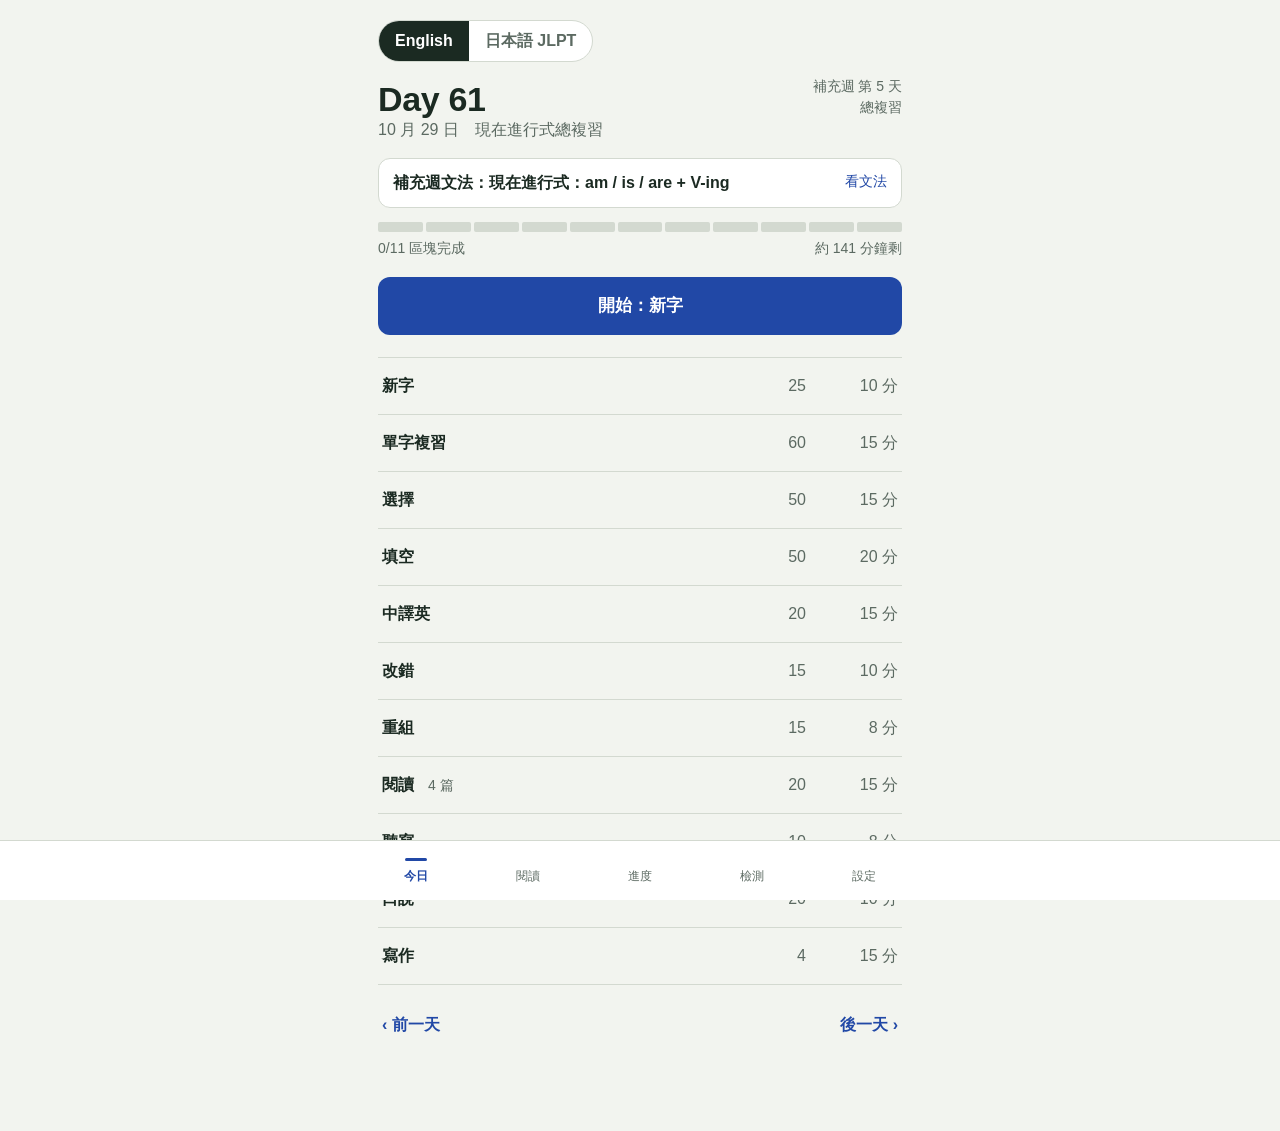
==== commit 20769d48: "v3：英文 Day 1–61、JLPT N5–N1 課程、分級讀物 12 本 - 英文改用原 Phase 0 練習包 56 天完整題庫（約 1.6 萬題），每週文法說明、   總複習日、週檢測／結業測" ====
--- a/index.html
+++ b/index.html
@@ -4,278 +4,15 @@
 <meta charset="utf-8">
 <meta name="viewport" content="width=device-width, initial-scale=1, viewport-fit=cover">
 <meta name="apple-mobile-web-app-capable" content="yes">
+<meta name="apple-mobile-web-app-title" content="英日練習">
 <meta name="theme-color" content="#F2F4EF">
-<title>Phase 0 練習包 — 英日雙語</title>
+<title>英日雙語練習包</title>
+<link rel="manifest" href="manifest.webmanifest">
+<link rel="icon" href="icon.svg" type="image/svg+xml">
+<link rel="apple-touch-icon" href="icon-180.png">
 <link rel="preconnect" href="https://fonts.googleapis.com">
 <link href="https://fonts.googleapis.com/css2?family=Atkinson+Hyperlegible:ital,wght@0,400;0,700;1,400&family=Source+Serif+4:opsz,wght@8..60,400;8..60,600&family=Noto+Serif+JP:wght@400;600&display=swap" rel="stylesheet">
-<style>
-  :root{
-    --paper:#F2F4EF; --surface:#FFFFFF; --ink:#1B2A22; --ink-2:#5C6A62; --rule:#D3D9D0;
-    --blue:#2148A6; --blue-soft:#E4EAF8; --marker:#F7DE5F; --marker-soft:#FBF1B8;
-    --red:#C2372C; --red-soft:#F9E3E0; --green:#2E7D4F; --green-soft:#DFF0E5;
-    --en:'Atkinson Hyperlegible', 'Helvetica Neue', Arial, sans-serif;
-    --zh:-apple-system, 'PingFang TC', 'Noto Sans TC', 'Microsoft JhengHei', sans-serif;
-    --nav-h:60px; --bar-h:72px;
-  }
-  *{box-sizing:border-box;-webkit-tap-highlight-color:transparent}
-  html,body{margin:0;background:var(--paper);color:var(--ink);font-family:var(--zh);font-size:16px;line-height:1.5}
-  body{min-height:100dvh;touch-action:manipulation}
-  button{font:inherit;color:inherit;background:none;border:0;padding:0;cursor:pointer}
-  input,textarea,select{font:inherit;color:inherit}
-  .en{font-family:var(--en)}
-  #app{max-width:560px;margin:0 auto;min-height:100dvh}
-
-  /* ---------- screens with nav ---------- */
-  .screen{padding:20px 18px calc(var(--nav-h) + env(safe-area-inset-bottom) + 24px)}
-  h1{font-size:34px;line-height:1.1;margin:0;font-weight:700;letter-spacing:-.01em}
-  h2{font-size:20px;margin:28px 0 10px;font-weight:700}
-  .muted{color:var(--ink-2)}
-  .small{font-size:14px}
-  .row{display:flex;align-items:center;justify-content:space-between;gap:12px}
-
-  /* the 11-segment day strip */
-  .strip{display:grid;grid-template-columns:repeat(11,1fr);gap:3px;height:10px;margin:14px 0 6px}
-  .strip i{display:block;background:var(--rule);border-radius:2px}
-  .strip i.done{background:var(--green)}
-  .strip i.part{background:var(--marker)}
-  .strip.mini{height:5px;margin:0;gap:2px}
-
-  .primary{display:block;width:100%;background:var(--blue);color:#fff;border-radius:12px;padding:16px;font-size:17px;font-weight:700;text-align:center;min-height:52px}
-  .primary:disabled{background:var(--rule);color:var(--ink-2)}
-  .secondary{display:block;width:100%;background:var(--surface);border:1.5px solid var(--rule);border-radius:12px;padding:15px;font-size:17px;font-weight:700;text-align:center;min-height:52px}
-  .ghost{color:var(--blue);font-weight:700;padding:10px 4px;min-height:44px}
-  .primary:focus-visible,.secondary:focus-visible,.ghost:focus-visible,.opt:focus-visible,.chip:focus-visible{outline:3px solid var(--marker);outline-offset:2px}
-
-  .blocks{margin:22px 0 0;padding:0;list-style:none;border-top:1px solid var(--rule)}
-  .blocks li{border-bottom:1px solid var(--rule)}
-  .blocks button{display:grid;grid-template-columns:1fr auto auto;align-items:center;gap:14px;width:100%;padding:14px 4px;text-align:left;min-height:56px}
-  .blocks .name{font-weight:700}
-  .blocks .n{color:var(--ink-2);font-variant-numeric:tabular-nums}
-  .blocks .st{min-width:78px;text-align:right;font-variant-numeric:tabular-nums}
-  .st.done{color:var(--green);font-weight:700}
-  .st.part{color:var(--ink);background:var(--marker-soft);padding:2px 8px;border-radius:6px}
-  .st.todo{color:var(--ink-2)}
-  .daynav{display:flex;justify-content:space-between;margin-top:18px}
-
-  /* ---------- bottom nav ---------- */
-  #nav{position:fixed;left:0;right:0;bottom:0;height:calc(var(--nav-h) + env(safe-area-inset-bottom));padding-bottom:env(safe-area-inset-bottom);background:var(--surface);border-top:1px solid var(--rule);display:flex;z-index:20}
-  #nav>div{max-width:560px;margin:0 auto;width:100%;display:flex}
-  #nav button{flex:1;display:flex;flex-direction:column;align-items:center;justify-content:center;gap:2px;font-size:12px;color:var(--ink-2);min-height:var(--nav-h)}
-  #nav button.on{color:var(--blue);font-weight:700}
-  #nav button.on::before{content:"";width:22px;height:3px;border-radius:2px;background:var(--blue);margin-bottom:4px}
-  #nav button::before{content:"";width:22px;height:3px;margin-bottom:4px}
-  #nav.hidden{display:none}
-
-  /* ---------- runner ---------- */
-  #runner{position:fixed;inset:0;background:var(--paper);z-index:30;display:flex;flex-direction:column}
-  #runner.hidden{display:none}
-  .r-head{padding:calc(10px + env(safe-area-inset-top)) 14px 10px;background:var(--paper)}
-  .r-head .row{margin-bottom:8px}
-  .r-head .title{font-weight:700;font-size:17px}
-  .r-head .x{width:44px;height:44px;display:flex;align-items:center;justify-content:center;font-size:22px;margin-left:-10px}
-  .r-head .count{font-variant-numeric:tabular-nums;color:var(--ink-2)}
-  .bar{height:6px;background:var(--rule);border-radius:3px;overflow:hidden}
-  .bar b{display:block;height:100%;background:var(--blue);transition:width .25s}
-  .r-body{flex:1;overflow:auto;padding:18px 18px calc(var(--bar-h) + env(safe-area-inset-bottom) + 20px);max-width:560px;width:100%;margin:0 auto}
-  .r-foot{position:fixed;left:0;right:0;bottom:0;padding:12px 18px calc(12px + env(safe-area-inset-bottom));background:var(--surface);border-top:1px solid var(--rule);display:flex;gap:10px;z-index:31}
-  .r-foot>*{flex:1}
-  .r-foot .primary,.r-foot .secondary{width:auto}
-
-  .q{font-family:var(--en);font-size:24px;line-height:1.35;margin:8px 0 22px;word-break:break-word}
-  .q.zh{font-family:var(--zh);font-size:22px}
-  .blank{display:inline-block;min-width:70px;border-bottom:2px solid var(--ink);margin:0 4px;text-align:center}
-  .blank.filled{background:var(--marker-soft);border-bottom-color:var(--blue)}
-  .hint{color:var(--ink-2);font-size:14px;margin-top:8px}
-  .field{width:100%;font-size:18px;font-family:var(--en);padding:14px;border:1.5px solid var(--rule);border-radius:12px;background:var(--surface);min-height:54px}
-  .field:focus{outline:none;border-color:var(--blue);box-shadow:0 0 0 3px var(--blue-soft)}
-  textarea.field{min-height:150px;resize:vertical;line-height:1.5}
-  .opts{display:flex;flex-direction:column;gap:10px}
-  .opt{display:flex;align-items:center;gap:12px;background:var(--surface);border:1.5px solid var(--rule);border-radius:12px;padding:14px 16px;min-height:54px;text-align:left;font-family:var(--en);font-size:19px}
-  .opt.zh{font-family:var(--zh);font-size:18px}
-  .opt .k{width:26px;height:26px;border-radius:50%;border:1.5px solid var(--rule);display:flex;align-items:center;justify-content:center;font-size:13px;flex:none;color:var(--ink-2)}
-  .opt.sel{border-color:var(--blue);background:var(--marker-soft)}
-  .opt.right{border-color:var(--green);background:var(--green-soft)}
-  .opt.wrong{border-color:var(--red);background:var(--red-soft)}
-  .opt:disabled{cursor:default}
-
-  .words{display:flex;flex-wrap:wrap;gap:8px}
-  .chip{font-family:var(--en);font-size:19px;background:var(--surface);border:1.5px solid var(--rule);border-radius:10px;padding:10px 14px;min-height:46px}
-  .chip.used{opacity:.25}
-  .chip.sel{background:var(--marker);border-color:var(--marker)}
-  .chip.bad{background:var(--red-soft);border-color:var(--red)}
-  .slot{min-height:64px;border:1.5px dashed var(--rule);border-radius:12px;padding:8px;display:flex;flex-wrap:wrap;gap:8px;margin-bottom:16px;background:rgba(255,255,255,.5)}
-  .slot:empty::after{content:"點下方的字，依序拼成句子";color:var(--ink-2);font-size:14px;padding:8px}
-
-  .tap-words{display:flex;flex-wrap:wrap;gap:6px 4px;font-family:var(--en);font-size:23px;line-height:1.4}
-  .tap-words button{padding:4px 5px;border-radius:6px;min-height:40px}
-  .tap-words button.sel{background:var(--marker)}
-  .tap-words button.wrong{background:var(--red-soft);text-decoration:line-through;color:var(--red)}
-  .tap-words button.fixed{background:var(--green-soft);color:var(--green);font-weight:700}
-
-  .fb{margin-top:20px;padding:14px 16px;border-radius:12px;animation:pop .18s ease-out}
-  .fb.ok{background:var(--green-soft);color:var(--green)}
-  .fb.no{background:var(--red-soft);color:var(--red)}
-  .fb strong{display:block;font-size:17px}
-  .fb .ans{font-family:var(--en);font-size:19px;margin-top:4px}
-  .fb .why{color:var(--ink);margin-top:6px;font-size:15px}
-  @keyframes pop{from{transform:scale(.98);opacity:0}to{transform:none;opacity:1}}
-  @media (prefers-reduced-motion:reduce){*{animation:none!important;transition:none!important}}
-
-  .card{background:var(--surface);border:1.5px solid var(--rule);border-radius:16px;padding:22px 20px}
-  .card .w{font-family:var(--en);font-size:38px;font-weight:700;line-height:1.1}
-  .card .pos{color:var(--ink-2);font-family:var(--en)}
-  .card .zh{font-size:22px;margin:10px 0}
-  .card .ex{font-family:var(--en);font-size:18px;color:var(--ink-2);margin-top:14px;border-top:1px solid var(--rule);padding-top:12px}
-  .tag{display:inline-block;font-size:12px;padding:2px 8px;border-radius:6px;background:var(--blue-soft);color:var(--blue);vertical-align:middle;margin-left:8px}
-
-  .spk{display:inline-flex;align-items:center;gap:8px;background:var(--surface);border:1.5px solid var(--rule);border-radius:999px;padding:10px 16px;font-weight:700;min-height:46px}
-  .spk.on{border-color:var(--blue);background:var(--blue-soft)}
-  .spkrow{display:flex;gap:10px;flex-wrap:wrap;margin:6px 0 18px}
-
-  details.passage{background:var(--surface);border:1.5px solid var(--rule);border-radius:12px;margin-bottom:18px}
-  details.passage summary{padding:12px 16px;font-weight:700;cursor:pointer;list-style:none;display:flex;justify-content:space-between}
-  details.passage summary::after{content:"展開";color:var(--blue);font-weight:400;font-size:14px}
-  details.passage[open] summary::after{content:"收合"}
-  details.passage .t{font-family:var(--en);font-size:18px;line-height:1.6;padding:0 16px 16px}
-
-  .rate{display:flex;gap:10px}
-  .rate button{flex:1;border:1.5px solid var(--rule);background:var(--surface);border-radius:12px;padding:14px;font-weight:700;min-height:54px}
-  .rate button.sel{background:var(--marker);border-color:var(--marker)}
-
-  .done-box{text-align:center;padding:30px 0 10px}
-  .done-box .big{font-size:56px;font-weight:700;line-height:1}
-  .wrongs{margin:20px 0;padding:0;list-style:none}
-  .wrongs li{padding:10px 0;border-top:1px solid var(--rule);font-size:15px}
-  .wrongs .en{font-size:17px}
-
-  /* ---------- progress grid ---------- */
-  .grid{display:grid;grid-template-columns:repeat(7,1fr);gap:6px;margin-top:14px}
-  .cell{aspect-ratio:1;border-radius:8px;background:var(--surface);border:1.5px solid var(--rule);position:relative;display:flex;align-items:flex-end;justify-content:center;font-size:12px;color:var(--ink-2);overflow:hidden;padding:0}
-  .cell b{position:absolute;left:0;right:0;bottom:0;background:var(--green-soft);z-index:0}
-  .cell span{position:relative;z-index:1;padding-bottom:3px}
-  .cell.today{border-color:var(--blue);border-width:2px;color:var(--blue);font-weight:700}
-  .cell.future{opacity:.45}
-  .cell.full b{background:var(--green)}
-  .cell.full span{color:#fff}
-  .legend{display:flex;gap:16px;margin-top:10px;font-size:13px;color:var(--ink-2)}
-  .legend i{display:inline-block;width:12px;height:12px;border-radius:3px;vertical-align:-1px;margin-right:4px}
-
-  /* ---------- lists / settings ---------- */
-  .list{list-style:none;padding:0;margin:14px 0 0;border-top:1px solid var(--rule)}
-  .list li{border-bottom:1px solid var(--rule)}
-  .list button,.list label{display:flex;justify-content:space-between;align-items:center;gap:12px;width:100%;padding:14px 4px;text-align:left;min-height:56px}
-  .list .sub{font-size:13px;color:var(--ink-2)}
-  .seg{display:flex;border:1.5px solid var(--rule);border-radius:10px;overflow:hidden}
-  .list label>span:first-child{flex:1;min-width:0}
-  .seg{flex:none}
-  .seg button{padding:8px 11px;min-height:40px;border-left:1.5px solid var(--rule);white-space:nowrap}
-  .seg button:first-child{border-left:0}
-  .seg button.sel{background:var(--marker)}
-  select.sel-input{max-width:200px;padding:8px;border:1.5px solid var(--rule);border-radius:8px;background:var(--surface)}
-  input[type=range]{width:150px}
-  .note{background:var(--marker-soft);padding:12px 14px;border-radius:10px;font-size:14px;margin-top:14px}
-  .toast{position:fixed;left:50%;transform:translateX(-50%);bottom:calc(var(--nav-h) + env(safe-area-inset-bottom) + 16px);background:var(--ink);color:#fff;padding:10px 16px;border-radius:999px;font-size:14px;z-index:50;opacity:0;transition:opacity .2s;pointer-events:none}
-  .toast.show{opacity:1}
-  .ext-form{display:grid;grid-template-columns:1fr 1fr;gap:10px;margin-top:10px}
-  .ext-form .field{font-family:var(--zh);font-size:16px;min-height:48px;padding:10px 12px}
-  .ext-form .full{grid-column:1/-1}
-  .tbl{width:100%;border-collapse:collapse;margin-top:10px;font-size:14px}
-  .tbl td,.tbl th{padding:8px 4px;border-bottom:1px solid var(--rule);text-align:left}
-  .tbl th{color:var(--ink-2);font-weight:400}
-  .gp{display:flex;justify-content:space-between;padding:8px 0;border-bottom:1px solid var(--rule)}
-  .gp.low{color:var(--red);font-weight:700}
-  /* ---------- 英日雙語 ---------- */
-  :root{ --serif:'Source Serif 4', Georgia, 'Times New Roman', serif; --jp:'Noto Serif JP','Hiragino Mincho ProN','Yu Mincho',serif; --jps:-apple-system,'Hiragino Sans','Noto Sans JP','PingFang TC',sans-serif; --tr:#A8432F; --hl:#F6C9C0; }
-  .jp{font-family:var(--jps)}
-  ruby{ruby-position:over} rt{font-size:.5em;color:var(--ink-2);font-weight:400;letter-spacing:0}
-  .jtok{display:inline}
-  .jgap .jtok{margin-right:.18em}
-  .romaji{font-family:var(--en);font-size:.62em;color:var(--ink-2);margin-top:4px;line-height:1.4}
-  .langsw{display:flex;gap:0;border:1.5px solid var(--rule);border-radius:999px;overflow:hidden;width:max-content;margin-bottom:14px;background:var(--surface)}
-  .langsw button{padding:8px 16px;min-height:40px;font-weight:700;color:var(--ink-2)}
-  .langsw button.sel{background:var(--ink);color:#fff}
-  .q.jp{font-size:26px;line-height:2.1}
-  .opt.jp{font-family:var(--jps);font-size:20px}
-  .kana-big{font-family:var(--jps);font-size:96px;line-height:1.1;text-align:center;margin:10px 0 18px}
-  .chip.jp{font-family:var(--jps);font-size:20px}
-  .zhhint{color:var(--ink-2);font-size:15px;margin-bottom:6px}
-  .card .ja{font-family:var(--jps);font-size:20px;margin-top:6px;color:var(--ink)}
-  .card .ja small{color:var(--ink-2);font-size:13px;margin-right:6px}
-
-  /* 書架 */
-  .goal{display:flex;align-items:center;gap:14px;margin:12px 0 18px}
-  .goal svg{flex:none}
-  .goal b{font-size:22px}
-  .lv{display:flex;gap:6px;flex-wrap:wrap;margin-bottom:16px}
-  .lv button{border:1.5px solid var(--rule);border-radius:999px;padding:6px 12px;min-height:36px;font-size:14px;background:var(--surface)}
-  .lv button.sel{background:var(--ink);color:#fff;border-color:var(--ink)}
-  .lv button.empty{opacity:.45}
-  .books{display:grid;grid-template-columns:1fr 1fr;gap:14px}
-  .book{text-align:left;display:flex;flex-direction:column;gap:8px}
-  .cover{aspect-ratio:3/4;border-radius:6px 12px 12px 6px;padding:14px 12px;display:flex;flex-direction:column;justify-content:space-between;color:#fff;position:relative;overflow:hidden;box-shadow:inset 6px 0 0 rgba(0,0,0,.18)}
-  .cover .ct{font-family:var(--serif);font-size:21px;line-height:1.15;font-weight:600;padding-right:28px;margin-top:14px}
-  .cover.ja .ct{font-family:var(--jp);font-size:22px}
-  .cover .ca{font-size:11px;opacity:.85}
-  .cover .lvb{position:absolute;top:10px;right:10px;background:rgba(255,255,255,.92);color:var(--ink);font-size:11px;font-weight:700;padding:2px 7px;border-radius:5px}
-  .book .bt{font-weight:700;font-size:15px;line-height:1.3}
-  .book .bp{font-size:12px;color:var(--ink-2)}
-  .pbar{height:4px;background:var(--rule);border-radius:2px;overflow:hidden}.pbar b{display:block;height:100%;background:var(--green)}
-  .wl{list-style:none;padding:0;margin:8px 0 0;border-top:1px solid var(--rule)}
-  .wl li{display:flex;justify-content:space-between;align-items:center;padding:10px 2px;border-bottom:1px solid var(--rule);gap:10px}
-  .wl .w1{font-family:var(--serif);font-size:18px}.wl .w1.jp{font-family:var(--jps)}
-  .wl .w2{font-size:13px;color:var(--ink-2);text-align:right}
-
-  /* 閱讀器 */
-  #reader{position:fixed;inset:0;z-index:25;display:flex;flex-direction:column;background:#F4EFE6}
-  #reader.hidden{display:none}
-  .rd-head{padding:calc(8px + env(safe-area-inset-top)) 10px 8px;display:flex;align-items:center;justify-content:space-between;gap:8px;max-width:620px;margin:0 auto;width:100%}
-  .rd-head .t{font-weight:700;text-align:center;flex:1;font-size:15px;line-height:1.25}
-  .rd-head .t small{display:block;font-weight:400;color:var(--ink-2);font-size:12px}
-  .rd-head button{width:44px;height:44px;display:flex;align-items:center;justify-content:center;font-size:20px}
-  .modes{display:flex;gap:8px;justify-content:center;padding:4px 14px 10px}
-  .modes button{flex:1;max-width:120px;border-radius:999px;padding:8px 0;font-weight:700;font-size:15px;background:rgba(168,67,47,.12);color:var(--tr);min-height:40px}
-  .modes button.sel{background:var(--tr);color:#fff}
-  .rd-body{flex:1;overflow:auto;padding:6px 20px calc(110px + env(safe-area-inset-bottom));max-width:620px;margin:0 auto;width:100%;-webkit-overflow-scrolling:touch}
-  .chap-t{font-family:var(--serif);font-size:26px;font-weight:600;margin:12px 0 2px}
-  .chap-t.jp{font-family:var(--jp)}
-  .chap-s{color:var(--ink-2);font-size:14px;margin-bottom:18px}
-  .sent{position:relative;padding:6px 36px 6px 8px;margin:0 -8px 6px;border-radius:8px;transition:background .2s}
-  .sent.cur{background:rgba(247,222,95,.38)}
-  .sent .tr{color:var(--tr);font-size:16px;line-height:1.55;margin-bottom:2px}
-  .sent .tx{font-family:var(--serif);font-size:var(--rdfs,22px);line-height:1.55;color:#231f1a}
-  .sent .tx.jp{font-family:var(--jp);line-height:2.15}
-  .sent .tx .w{cursor:pointer;border-radius:3px;padding:0 1px}
-  .sent .tx .w:active{background:var(--marker)}
-  .sent .tx .w.saved{background:var(--hl)}
-  .sent .tx .w.on{background:var(--marker)}
-  .sent .sp{position:absolute;right:-4px;bottom:4px;width:34px;height:34px;font-size:15px;opacity:.55}
-  .rd-end{margin:26px 0 10px;text-align:center}
-  .player{position:fixed;left:0;right:0;bottom:0;background:var(--surface);border-top:1px solid var(--rule);padding:10px 14px calc(10px + env(safe-area-inset-bottom));z-index:26}
-  .player>div{max-width:620px;margin:0 auto;display:flex;align-items:center;gap:6px}
-  .player button{min-width:44px;height:44px;font-size:19px;display:flex;align-items:center;justify-content:center;border-radius:10px}
-  .player .pp{width:52px;height:52px;border-radius:50%;background:var(--tr);color:#fff;font-size:20px}
-  .player .spd{font-size:14px;font-weight:700;border:1.5px solid var(--rule);padding:0 10px}
-  .player .tm{margin-left:auto;font-size:13px;color:var(--ink-2);text-align:right;line-height:1.3}
-
-  /* 單字面板 */
-  #sheet{position:fixed;inset:0;z-index:40;display:flex;align-items:flex-end;justify-content:center;background:rgba(27,42,34,.28)}
-  #sheet.hidden{display:none}
-  .sh{background:var(--surface);width:100%;max-width:620px;border-radius:18px 18px 0 0;padding:10px 20px calc(18px + env(safe-area-inset-bottom));animation:up .18s ease-out;max-height:80dvh;overflow:auto}
-  @keyframes up{from{transform:translateY(30px);opacity:0}to{transform:none;opacity:1}}
-  .sh .grab{width:38px;height:4px;border-radius:2px;background:var(--rule);margin:0 auto 12px}
-  .sh .hw{font-family:var(--serif);font-size:34px;font-weight:600;line-height:1.2}
-  .sh .hw.jp{font-family:var(--jps);font-size:32px}
-  .sh .ph{color:var(--ink-2);font-family:var(--en);margin:2px 0 10px}
-  .sh .line{display:grid;grid-template-columns:56px 1fr auto;gap:8px;align-items:center;padding:9px 0;border-top:1px solid var(--rule)}
-  .sh .line .k{font-size:13px;color:var(--ink-2)}
-  .sh .line .v{font-size:18px}
-  .sh .line .v.jp{font-family:var(--jps);font-size:20px}
-  .sh .note{margin-top:10px}
-  .sh .ex{font-family:var(--serif);color:var(--ink-2);font-size:16px;margin-top:8px}
-  .sh .acts{display:flex;gap:10px;margin-top:14px}
-  .sh .acts>*{flex:1}
-  .mini-spk{width:40px;height:40px;border-radius:50%;border:1.5px solid var(--rule);font-size:15px}
-</style>
+<link rel="stylesheet" href="app.css">
 </head>
 <body>
 <div id="app"></div>
@@ -284,1029 +21,12 @@
 <div id="sheet" class="hidden"></div>
 <nav id="nav"><div>
   <button data-s="home">今日</button>
+  <button data-s="read">閱讀</button>
   <button data-s="progress">進度</button>
   <button data-s="tests">檢測</button>
   <button data-s="settings">設定</button>
 </div></nav>
-<div class="toast" id="toast"></div>
-
-<script>window.PRACTICE_DATA={"meta": {"day1": "2026-08-30", "days": 56, "version": "days1-14 v2 (英日)"}, "days": {"1": {"week": 1, "dayOfWeek": 1, "topic": "be 動詞：I am / You are", "review": false, "blocks": {"vocab_new": [{"w": "teacher", "pos": "n.", "zh": "老師", "ex": "I am a teacher.", "ja": ["先生", "せんせい"]}, {"w": "student", "pos": "n.", "zh": "學生", "ex": "You are a student.", "ja": ["学生", "がくせい"]}, {"w": "doctor", "pos": "n.", "zh": "醫生", "ex": "I am a doctor.", "ja": ["医者", "いしゃ"]}, {"w": "nurse", "pos": "n.", "zh": "護理師", "ex": "You are a nurse.", "ja": ["看護師", "かんごし"]}, {"w": "engineer", "pos": "n.", "zh": "工程師", "ex": "I am an engineer.", "ja": ["エンジニア", ""]}, {"w": "cook", "pos": "n.", "zh": "廚師", "ex": "You are a cook.", "ja": ["コック", ""]}, {"w": "driver", "pos": "n.", "zh": "司機", "ex": "I am a driver.", "ja": ["運転手", "うんてんしゅ"]}, {"w": "farmer", "pos": "n.", "zh": "農夫", "ex": "You are a farmer.", "ja": ["農家", "のうか"]}, {"w": "singer", "pos": "n.", "zh": "歌手", "ex": "I am a singer.", "ja": ["歌手", "かしゅ"]}, {"w": "worker", "pos": "n.", "zh": "工人", "ex": "You are a worker.", "ja": ["作業員", "さぎょういん"]}, {"w": "boy", "pos": "n.", "zh": "男孩", "ex": "I am a boy.", "ja": ["男の子", "おとこのこ"]}, {"w": "girl", "pos": "n.", "zh": "女孩", "ex": "You are a girl.", "ja": ["女の子", "おんなのこ"]}, {"w": "man", "pos": "n.", "zh": "男人", "ex": "I am a man.", "ja": ["男の人", "おとこのひと"]}, {"w": "woman", "pos": "n.", "zh": "女人", "ex": "You are a woman.", "ja": ["女の人", "おんなのひと"]}, {"w": "friend", "pos": "n.", "zh": "朋友", "ex": "You are my friend.", "ja": ["友達", "ともだち"]}, {"w": "name", "pos": "n.", "zh": "名字", "ex": "My name is Ken.", "ja": ["名前", "なまえ"]}, {"w": "hello", "pos": "int.", "zh": "你好", "ex": "Hello, I am Amy.", "ja": ["こんにちは", ""]}, {"w": "hi", "pos": "int.", "zh": "嗨", "ex": "Hi! I am Tom.", "ja": ["やあ", ""]}, {"w": "nice", "pos": "adj.", "zh": "好的；愉快的", "ex": "Nice to meet you.", "ja": ["いい", ""]}, {"w": "meet", "pos": "v.", "zh": "見面", "ex": "Nice to meet you.", "ja": ["会う", "あう"]}, {"w": "yes", "pos": "adv.", "zh": "是", "ex": "Yes, I am.", "ja": ["はい", ""]}, {"w": "no", "pos": "adv.", "zh": "不", "ex": "No, I am not.", "ja": ["いいえ", ""]}, {"w": "thank you", "pos": "phr.", "zh": "謝謝", "ex": "Thank you.", "ja": ["ありがとう", ""]}, {"w": "please", "pos": "adv.", "zh": "請", "ex": "Sit down, please.", "ja": ["ください", ""]}, {"w": "goodbye", "pos": "int.", "zh": "再見", "ex": "Goodbye, Amy.", "ja": ["さようなら", ""]}], "vocab_review": [{"q": "cook", "a": "廚師", "opts": ["是", "老師", "見面", "廚師"], "dir": "en2zh"}, {"q": "no", "a": "不", "opts": ["醫生", "廚師", "不", "司機"], "dir": "en2zh"}, {"q": "學生", "a": "student", "opts": ["student", "driver", "please", "girl"], "dir": "zh2en"}, {"q": "engineer", "a": "工程師", "opts": ["朋友", "嗨", "工程師", "工人"], "dir": "en2zh"}, {"q": "teacher", "a": "老師", "opts": ["不", "老師", "男孩", "是"], "dir": "en2zh"}, {"q": "yes", "a": "是", "opts": ["再見", "男孩", "醫生", "是"], "dir": "en2zh"}, {"q": "farmer", "a": "農夫", "opts": ["農夫", "你好", "工人", "學生"], "dir": "en2zh"}, {"q": "hi", "a": "嗨", "opts": ["嗨", "學生", "是", "歌手"], "dir": "en2zh"}, {"q": "driver", "a": "司機", "opts": ["司機", "工程師", "請", "謝謝"], "dir": "en2zh"}, {"q": "girl", "a": "女孩", "opts": ["女孩", "好的；愉快的", "男孩", "嗨"], "dir": "en2zh"}, {"q": "goodbye", "a": "再見", "opts": ["再見", "護理師", "請", "女孩"], "dir": "en2zh"}, {"q": "歌手", "a": "singer", "opts": ["worker", "yes", "singer", "nurse"], "dir": "zh2en"}, {"q": "男孩", "a": "boy", "opts": ["boy", "engineer", "singer", "worker"], "dir": "zh2en"}, {"q": "friend", "a": "朋友", "opts": ["男人", "好的；愉快的", "醫生", "朋友"], "dir": "en2zh"}, {"q": "請", "a": "please", "opts": ["please", "goodbye", "woman", "hello"], "dir": "zh2en"}, {"q": "woman", "a": "女人", "opts": ["男孩", "農夫", "女孩", "女人"], "dir": "en2zh"}, {"q": "護理師", "a": "nurse", "opts": ["please", "cook", "nurse", "student"], "dir": "zh2en"}, {"q": "worker", "a": "工人", "opts": ["女人", "請", "名字", "工人"], "dir": "en2zh"}, {"q": "doctor", "a": "醫生", "opts": ["醫生", "女孩", "謝謝", "男孩"], "dir": "en2zh"}, {"q": "謝謝", "a": "thank you", "opts": ["man", "thank you", "engineer", "farmer"], "dir": "zh2en"}, {"q": "見面", "a": "meet", "opts": ["worker", "driver", "meet", "friend"], "dir": "zh2en"}, {"q": "男人", "a": "man", "opts": ["nice", "man", "friend", "meet"], "dir": "zh2en"}, {"q": "你好", "a": "hello", "opts": ["woman", "student", "hello", "yes"], "dir": "zh2en"}, {"q": "名字", "a": "name", "opts": ["meet", "driver", "name", "student"], "dir": "zh2en"}, {"q": "nice", "a": "好的；愉快的", "opts": ["好的；愉快的", "司機", "廚師", "你好"], "dir": "en2zh"}], "mc": [{"q": "My name ___ Ken.", "opts": ["be", "is", "are", "am"], "a": 1, "gp": "be 動詞", "why": "name 是單數名詞，用 is。"}, {"q": "I ___ a boy.", "opts": ["are", "is", "am", "be"], "a": 2, "gp": "be 動詞", "why": "I 搭配 am。"}, {"q": "My name ___ Tom.", "opts": ["am", "are", "is", "be"], "a": 2, "gp": "be 動詞", "why": "name 是單數名詞，用 is。"}, {"q": "You ___ a teacher.", "opts": ["is", "am", "be", "are"], "a": 3, "gp": "be 動詞", "why": "you 搭配 are。"}, {"q": "Hello, I ___ a doctor.", "opts": ["am", "be", "is", "are"], "a": 0, "gp": "be 動詞", "why": "I 搭配 am。"}, {"q": "My name ___ Lin.", "opts": ["is", "be", "am", "are"], "a": 0, "gp": "be 動詞", "why": "name 是單數名詞，用 is。"}, {"q": "Hello, you ___ a doctor.", "opts": ["is", "am", "be", "are"], "a": 3, "gp": "be 動詞", "why": "you 搭配 are。"}, {"q": "I ___ a farmer.", "opts": ["be", "are", "is", "am"], "a": 3, "gp": "be 動詞", "why": "I 搭配 am。"}, {"q": "Hello, you ___ a worker.", "opts": ["are", "is", "be", "am"], "a": 0, "gp": "be 動詞", "why": "you 搭配 are。"}, {"q": "You ___ Leo.", "opts": ["are", "is", "be", "am"], "a": 0, "gp": "be 動詞", "why": "you 搭配 are。"}, {"q": "Hello, I ___ an engineer.", "opts": ["be", "are", "is", "am"], "a": 3, "gp": "be 動詞", "why": "I 搭配 am。"}, {"q": "Hello, you ___ a nurse.", "opts": ["are", "is", "am", "be"], "a": 0, "gp": "be 動詞", "why": "you 搭配 are。"}, {"q": "Hello, I ___ a cook.", "opts": ["are", "be", "is", "am"], "a": 3, "gp": "be 動詞", "why": "I 搭配 am。"}, {"q": "You ___ a nurse.", "opts": ["are", "be", "is", "am"], "a": 0, "gp": "be 動詞", "why": "you 搭配 are。"}, {"q": "I ___ Ken.", "opts": ["are", "is", "be", "am"], "a": 3, "gp": "be 動詞", "why": "I 搭配 am。"}, {"q": "You ___ my friend.", "opts": ["be", "is", "am", "are"], "a": 3, "gp": "be 動詞", "why": "you 搭配 are。"}, {"q": "My name ___ Anna.", "opts": ["is", "be", "are", "am"], "a": 0, "gp": "be 動詞", "why": "name 是單數名詞，用 is。"}, {"q": "You ___ busy.", "opts": ["is", "be", "are", "am"], "a": 2, "gp": "be 動詞", "why": "you 搭配 are。"}, {"q": "You ___ ready.", "opts": ["be", "is", "are", "am"], "a": 2, "gp": "be 動詞", "why": "you 搭配 are。"}, {"q": "You ___ a farmer.", "opts": ["are", "is", "be", "am"], "a": 0, "gp": "be 動詞", "why": "you 搭配 are。"}, {"q": "You ___ hungry.", "opts": ["is", "am", "are", "be"], "a": 2, "gp": "be 動詞", "why": "you 搭配 are。"}, {"q": "You ___ an engineer.", "opts": ["be", "is", "am", "are"], "a": 3, "gp": "be 動詞", "why": "you 搭配 are。"}, {"q": "I ___ Lisa.", "opts": ["am", "is", "be", "are"], "a": 0, "gp": "be 動詞", "why": "I 搭配 am。"}, {"q": "I ___ Lin.", "opts": ["am", "be", "is", "are"], "a": 0, "gp": "be 動詞", "why": "I 搭配 am。"}, {"q": "My name ___ Leo.", "opts": ["be", "am", "is", "are"], "a": 2, "gp": "be 動詞", "why": "name 是單數名詞，用 is。"}, {"q": "I ___ my friend.", "opts": ["be", "are", "am", "is"], "a": 2, "gp": "be 動詞", "why": "I 搭配 am。"}, {"q": "My name ___ Lisa.", "opts": ["are", "be", "am", "is"], "a": 3, "gp": "be 動詞", "why": "name 是單數名詞，用 is。"}, {"q": "You ___ Lin.", "opts": ["be", "is", "am", "are"], "a": 3, "gp": "be 動詞", "why": "you 搭配 are。"}, {"q": "You ___ Jack.", "opts": ["am", "is", "be", "are"], "a": 3, "gp": "be 動詞", "why": "you 搭配 are。"}, {"q": "Hello, you ___ an engineer.", "opts": ["are", "be", "is", "am"], "a": 0, "gp": "be 動詞", "why": "you 搭配 are。"}, {"q": "I ___ busy.", "opts": ["am", "are", "be", "is"], "a": 0, "gp": "be 動詞", "why": "I 搭配 am。"}, {"q": "You ___ Emma.", "opts": ["are", "is", "be", "am"], "a": 0, "gp": "be 動詞", "why": "you 搭配 are。"}, {"q": "I ___ Leo.", "opts": ["be", "are", "am", "is"], "a": 2, "gp": "be 動詞", "why": "I 搭配 am。"}, {"q": "Hello, I ___ a farmer.", "opts": ["am", "are", "is", "be"], "a": 0, "gp": "be 動詞", "why": "I 搭配 am。"}, {"q": "I ___ a student.", "opts": ["are", "is", "be", "am"], "a": 3, "gp": "be 動詞", "why": "I 搭配 am。"}, {"q": "My name ___ Emma.", "opts": ["is", "am", "are", "be"], "a": 0, "gp": "be 動詞", "why": "name 是單數名詞，用 is。"}, {"q": "You ___ a man.", "opts": ["is", "are", "be", "am"], "a": 1, "gp": "be 動詞", "why": "you 搭配 are。"}, {"q": "You ___ a driver.", "opts": ["am", "be", "is", "are"], "a": 3, "gp": "be 動詞", "why": "you 搭配 are。"}, {"q": "Hello, you ___ a cook.", "opts": ["am", "is", "are", "be"], "a": 2, "gp": "be 動詞", "why": "you 搭配 are。"}, {"q": "You ___ Lisa.", "opts": ["am", "be", "are", "is"], "a": 2, "gp": "be 動詞", "why": "you 搭配 are。"}, {"q": "I ___ a cook.", "opts": ["are", "be", "am", "is"], "a": 2, "gp": "be 動詞", "why": "I 搭配 am。"}, {"q": "I ___ Emma.", "opts": ["is", "be", "am", "are"], "a": 2, "gp": "be 動詞", "why": "I 搭配 am。"}, {"q": "You ___ Ken.", "opts": ["is", "am", "be", "are"], "a": 3, "gp": "be 動詞", "why": "you 搭配 are。"}, {"q": "I ___ a singer.", "opts": ["be", "am", "are", "is"], "a": 1, "gp": "be 動詞", "why": "I 搭配 am。"}, {"q": "I ___ a driver.", "opts": ["be", "is", "am", "are"], "a": 2, "gp": "be 動詞", "why": "I 搭配 am。"}, {"q": "Hello, you ___ a teacher.", "opts": ["are", "am", "be", "is"], "a": 0, "gp": "be 動詞", "why": "you 搭配 are。"}, {"q": "Hello, you ___ a student.", "opts": ["be", "am", "is", "are"], "a": 3, "gp": "be 動詞", "why": "you 搭配 are。"}, {"q": "I ___ a teacher.", "opts": ["is", "be", "am", "are"], "a": 2, "gp": "be 動詞", "why": "I 搭配 am。"}, {"q": "I ___ Ben.", "opts": ["am", "is", "are", "be"], "a": 0, "gp": "be 動詞", "why": "I 搭配 am。"}, {"q": "Hello, you ___ a farmer.", "opts": ["be", "am", "is", "are"], "a": 3, "gp": "be 動詞", "why": "you 搭配 are。"}], "fill": [{"q": "I ___ Lin.", "a": ["am"], "hint": "am / is / are", "gp": "be 動詞", "why": "I 搭配 am。"}, {"q": "You ___ Anna.", "a": ["are"], "hint": "am / is / are", "gp": "be 動詞", "why": "you 搭配 are。"}, {"q": "I ___ an engineer.", "a": ["am"], "hint": "am / is / are", "gp": "be 動詞", "why": "I 搭配 am。"}, {"q": "Hello, you ___ a singer.", "a": ["are"], "hint": "am / is / are", "gp": "be 動詞", "why": "you 搭配 are。"}, {"q": "Hello, I ___ a teacher.", "a": ["am"], "hint": "am / is / are", "gp": "be 動詞", "why": "I 搭配 am。"}, {"q": "You ___ tired.", "a": ["are"], "hint": "am / is / are", "gp": "be 動詞", "why": "you 搭配 are。"}, {"q": "My name ___ Amy.", "a": ["is"], "hint": "am / is / are", "gp": "be 動詞", "why": "name 是單數名詞，用 is。"}, {"q": "Hello, I ___ a farmer.", "a": ["am"], "hint": "am / is / are", "gp": "be 動詞", "why": "I 搭配 am。"}, {"q": "You ___ a farmer.", "a": ["are"], "hint": "am / is / are", "gp": "be 動詞", "why": "you 搭配 are。"}, {"q": "I ___ Lisa.", "a": ["am"], "hint": "am / is / are", "gp": "be 動詞", "why": "I 搭配 am。"}, {"q": "Hello, you ___ an engineer.", "a": ["are"], "hint": "am / is / are", "gp": "be 動詞", "why": "you 搭配 are。"}, {"q": "You ___ Mark.", "a": ["are"], "hint": "am / is / are", "gp": "be 動詞", "why": "you 搭配 are。"}, {"q": "My name ___ Anna.", "a": ["is"], "hint": "am / is / are", "gp": "be 動詞", "why": "name 是單數名詞，用 is。"}, {"q": "I ___ Ken.", "a": ["am"], "hint": "am / is / are", "gp": "be 動詞", "why": "I 搭配 am。"}, {"q": "I ___ a singer.", "a": ["am"], "hint": "am / is / are", "gp": "be 動詞", "why": "I 搭配 am。"}, {"q": "You ___ Leo.", "a": ["are"], "hint": "am / is / are", "gp": "be 動詞", "why": "you 搭配 are。"}, {"q": "I ___ Yu.", "a": ["am"], "hint": "am / is / are", "gp": "be 動詞", "why": "I 搭配 am。"}, {"q": "You ___ a teacher.", "a": ["are"], "hint": "am / is / are", "gp": "be 動詞", "why": "you 搭配 are。"}, {"q": "You ___ a cook.", "a": ["are"], "hint": "am / is / are", "gp": "be 動詞", "why": "you 搭配 are。"}, {"q": "You ___ Tom.", "a": ["are"], "hint": "am / is / are", "gp": "be 動詞", "why": "you 搭配 are。"}, {"q": "You ___ a girl.", "a": ["are"], "hint": "am / is / are", "gp": "be 動詞", "why": "you 搭配 are。"}, {"q": "I ___ a boy.", "a": ["am"], "hint": "am / is / are", "gp": "be 動詞", "why": "I 搭配 am。"}, {"q": "I ___ busy.", "a": ["am"], "hint": "am / is / are", "gp": "be 動詞", "why": "I 搭配 am。"}, {"q": "You ___ a boy.", "a": ["are"], "hint": "am / is / are", "gp": "be 動詞", "why": "you 搭配 are。"}, {"q": "I ___ a man.", "a": ["am"], "hint": "am / is / are", "gp": "be 動詞", "why": "I 搭配 am。"}, {"q": "I ___ Emma.", "a": ["am"], "hint": "am / is / are", "gp": "be 動詞", "why": "I 搭配 am。"}, {"q": "You ___ a doctor.", "a": ["are"], "hint": "am / is / are", "gp": "be 動詞", "why": "you 搭配 are。"}, {"q": "You ___ Lisa.", "a": ["are"], "hint": "am / is / are", "gp": "be 動詞", "why": "you 搭配 are。"}, {"q": "You ___ late.", "a": ["are"], "hint": "am / is / are", "gp": "be 動詞", "why": "you 搭配 are。"}, {"q": "Hello, I ___ a student.", "a": ["am"], "hint": "am / is / are", "gp": "be 動詞", "why": "I 搭配 am。"}, {"q": "Hello, you ___ a nurse.", "a": ["are"], "hint": "am / is / are", "gp": "be 動詞", "why": "you 搭配 are。"}, {"q": "I ___ a driver.", "a": ["am"], "hint": "am / is / are", "gp": "be 動詞", "why": "I 搭配 am。"}, {"q": "I ___ my friend.", "a": ["am"], "hint": "am / is / are", "gp": "be 動詞", "why": "I 搭配 am。"}, {"q": "You ___ Ken.", "a": ["are"], "hint": "am / is / are", "gp": "be 動詞", "why": "you 搭配 are。"}, {"q": "You ___ a nurse.", "a": ["are"], "hint": "am / is / are", "gp": "be 動詞", "why": "you 搭配 are。"}, {"q": "You ___ my friend.", "a": ["are"], "hint": "am / is / are", "gp": "be 動詞", "why": "you 搭配 are。"}, {"q": "I ___ a nurse.", "a": ["am"], "hint": "am / is / are", "gp": "be 動詞", "why": "I 搭配 am。"}, {"q": "You ___ busy.", "a": ["are"], "hint": "am / is / are", "gp": "be 動詞", "why": "you 搭配 are。"}, {"q": "You ___ ready.", "a": ["are"], "hint": "am / is / are", "gp": "be 動詞", "why": "you 搭配 are。"}, {"q": "You ___ a worker.", "a": ["are"], "hint": "am / is / are", "gp": "be 動詞", "why": "you 搭配 are。"}, {"q": "I ___ Tom.", "a": ["am"], "hint": "am / is / are", "gp": "be 動詞", "why": "I 搭配 am。"}, {"q": "I ___ Anna.", "a": ["am"], "hint": "am / is / are", "gp": "be 動詞", "why": "I 搭配 am。"}, {"q": "I ___ ready.", "a": ["am"], "hint": "am / is / are", "gp": "be 動詞", "why": "I 搭配 am。"}, {"q": "I ___ a student.", "a": ["am"], "hint": "am / is / are", "gp": "be 動詞", "why": "I 搭配 am。"}, {"q": "I ___ a cook.", "a": ["am"], "hint": "am / is / are", "gp": "be 動詞", "why": "I 搭配 am。"}, {"q": "I ___ a girl.", "a": ["am"], "hint": "am / is / are", "gp": "be 動詞", "why": "I 搭配 am。"}, {"q": "My name ___ Tom.", "a": ["is"], "hint": "am / is / are", "gp": "be 動詞", "why": "name 是單數名詞，用 is。"}, {"q": "My name ___ Emma.", "a": ["is"], "hint": "am / is / are", "gp": "be 動詞", "why": "name 是單數名詞，用 is。"}, {"q": "My name ___ Jack.", "a": ["is"], "hint": "am / is / are", "gp": "be 動詞", "why": "name 是單數名詞，用 is。"}, {"q": "My name ___ Kai.", "a": ["is"], "hint": "am / is / are", "gp": "be 動詞", "why": "name 是單數名詞，用 is。"}], "translate": [{"zh": "我的名字是 Ben。", "a": ["My name is Ben."], "gp": "be 動詞"}, {"zh": "你是 Mark。", "a": ["You are Mark."], "gp": "be 動詞"}, {"zh": "你是 Lin。", "a": ["You are Lin."], "gp": "be 動詞"}, {"zh": "我的名字是 Amy。", "a": ["My name is Amy."], "gp": "be 動詞"}, {"zh": "你很好。", "a": ["You are fine."], "gp": "be 動詞"}, {"zh": "你是 Amy。", "a": ["You are Amy."], "gp": "be 動詞"}, {"zh": "我是老師。", "a": ["I am a teacher."], "gp": "be 動詞"}, {"zh": "你好，我是護理師。", "a": ["Hello, I am a nurse."], "gp": "be 動詞"}, {"zh": "你好，你是老師。", "a": ["Hello, you are a teacher."], "gp": "be 動詞"}, {"zh": "我是護理師。", "a": ["I am a nurse."], "gp": "be 動詞"}, {"zh": "你好，我是歌手。", "a": ["Hello, I am a singer."], "gp": "be 動詞"}, {"zh": "我是男孩。", "a": ["I am a boy."], "gp": "be 動詞"}, {"zh": "你是歌手。", "a": ["You are a singer."], "gp": "be 動詞"}, {"zh": "你是我的朋友。", "a": ["You are my friend."], "gp": "be 動詞"}, {"zh": "你是 Jack。", "a": ["You are Jack."], "gp": "be 動詞"}, {"zh": "你好，我是工人。", "a": ["Hello, I am a worker."], "gp": "be 動詞"}, {"zh": "你好，我是學生。", "a": ["Hello, I am a student."], "gp": "be 動詞"}, {"zh": "我是 Lin。", "a": ["I am Lin."], "gp": "be 動詞"}, {"zh": "我是 Anna。", "a": ["I am Anna."], "gp": "be 動詞"}, {"zh": "我是司機。", "a": ["I am a driver."], "gp": "be 動詞"}], "error": [{"s": "Hello, you am a teacher.", "wrong": 2, "fix": "are", "gp": "be 動詞", "why": "you 搭配 are。"}, {"s": "I are Ben.", "wrong": 1, "fix": "am", "gp": "be 動詞", "why": "I 搭配 am。"}, {"s": "You is Mark.", "wrong": 1, "fix": "are", "gp": "be 動詞", "why": "you 搭配 are。"}, {"s": "You is fine.", "wrong": 1, "fix": "are", "gp": "be 動詞", "why": "you 搭配 are。"}, {"s": "You is Ken.", "wrong": 1, "fix": "are", "gp": "be 動詞", "why": "you 搭配 are。"}, {"s": "My name are Mei.", "wrong": 2, "fix": "is", "gp": "be 動詞", "why": "name 是單數名詞，用 is。"}, {"s": "I are Lin.", "wrong": 1, "fix": "am", "gp": "be 動詞", "why": "I 搭配 am。"}, {"s": "I is a nurse.", "wrong": 1, "fix": "am", "gp": "be 動詞", "why": "I 搭配 am。"}, {"s": "You is late.", "wrong": 1, "fix": "are", "gp": "be 動詞", "why": "you 搭配 are。"}, {"s": "Hello, I are a driver.", "wrong": 2, "fix": "am", "gp": "be 動詞", "why": "I 搭配 am。"}, {"s": "You am a woman.", "wrong": 1, "fix": "are", "gp": "be 動詞", "why": "you 搭配 are。"}, {"s": "I are Anna.", "wrong": 1, "fix": "am", "gp": "be 動詞", "why": "I 搭配 am。"}, {"s": "My name am Amy.", "wrong": 2, "fix": "is", "gp": "be 動詞", "why": "name 是單數名詞，用 is。"}, {"s": "I are Mei.", "wrong": 1, "fix": "am", "gp": "be 動詞", "why": "I 搭配 am。"}, {"s": "I are tired.", "wrong": 1, "fix": "am", "gp": "be 動詞", "why": "I 搭配 am。"}], "reorder": [{"words": ["are", "farmer.", "You", "a"], "a": "You are a farmer."}, {"words": ["You", "Lisa.", "are"], "a": "You are Lisa."}, {"words": ["Mei.", "I", "am"], "a": "I am Mei."}, {"words": ["a", "singer.", "You", "are"], "a": "You are a singer."}, {"words": ["are", "busy.", "You"], "a": "You are busy."}, {"words": ["I", "am", "Hello,", "doctor.", "a"], "a": "Hello, I am a doctor."}, {"words": ["friend.", "my", "I", "am"], "a": "I am my friend."}, {"words": ["are", "Mark.", "You"], "a": "You are Mark."}, {"words": ["Leo.", "My", "name", "is"], "a": "My name is Leo."}, {"words": ["an", "I", "am", "engineer.", "Hello,"], "a": "Hello, I am an engineer."}, {"words": ["am", "Anna.", "I"], "a": "I am Anna."}, {"words": ["am", "Yu.", "I"], "a": "I am Yu."}, {"words": ["I", "am", "teacher.", "a"], "a": "I am a teacher."}, {"words": ["name", "My", "is", "Anna."], "a": "My name is Anna."}, {"words": ["are", "Hello,", "you", "singer.", "a"], "a": "Hello, you are a singer."}], "reading": [{"title": "Lisa and Jack", "text": "Hello! My name is Lisa. I am forty years old. I am from Japan. I am a driver. I am sad today. My friend is Jack. He is a farmer. He is kind. He is not from Japan. We are in Berlin now. We are in the library.", "qs": [{"q": "What is Lisa's job?", "opts": ["nurse", "driver", "doctor", "student"], "a": 1}, {"q": "Who is Jack?", "opts": ["Lisa's sister", "Lisa's friend", "Lisa's father", "Lisa's teacher"], "a": 1}, {"q": "How old is Lisa?", "opts": ["eight", "eighteen", "fifteen", "forty"], "a": 3}, {"q": "Is Jack from Japan?", "opts": ["Yes", "Maybe", "No", "We don't know"], "a": 2}, {"q": "How is Lisa today?", "opts": ["sad", "hungry", "busy", "sick"], "a": 0}]}, {"title": "Amy and Emma", "text": "Hello! My name is Amy. I am forty years old. I am from Germany. I am a singer. I am sick today. My friend is Emma. She is a doctor. She is rich. She is not from Germany. We are in New York now. We are in a restaurant.", "qs": [{"q": "How old is Amy?", "opts": ["twelve", "forty", "fifteen", "ten"], "a": 1}, {"q": "Where is Amy from?", "opts": ["Germany", "China", "Korea", "France"], "a": 0}, {"q": "What is Amy's job?", "opts": ["singer", "cook", "farmer", "engineer"], "a": 0}, {"q": "Who is Emma?", "opts": ["Amy's sister", "Amy's teacher", "Amy's friend", "Amy's father"], "a": 2}, {"q": "Where are Amy and Emma now?", "opts": ["Paris", "Taipei", "London", "New York"], "a": 3}]}, {"title": "Ben and Anna", "text": "Hello! My name is Ben. I am thirty years old. I am from Korea. I am an engineer. I am tired today. My friend is Anna. She is a nurse. She is young. She is not from Korea. We are in Taipei now. We are at school.", "qs": [{"q": "What is Ben's job?", "opts": ["student", "engineer", "worker", "singer"], "a": 1}, {"q": "Where is Ben from?", "opts": ["Korea", "England", "Australia", "Taiwan"], "a": 0}, {"q": "Who is Anna?", "opts": ["Ben's brother", "Ben's sister", "Ben's friend", "Ben's teacher"], "a": 2}, {"q": "How is Ben today?", "opts": ["sad", "tired", "fine", "sick"], "a": 1}, {"q": "How old is Ben?", "opts": ["eighteen", "twelve", "thirty", "eight"], "a": 2}]}, {"title": "Ken and Ben", "text": "Hello! My name is Ken. I am forty years old. I am from Australia. I am a cook. I am sad today. My friend is Ben. He is a farmer. He is quiet. He is not from Australia. We are in Tokyo now. We are at school.", "qs": [{"q": "Is Ben from Australia?", "opts": ["Maybe", "No", "Yes", "We don't know"], "a": 1}, {"q": "How is Ken today?", "opts": ["happy", "fine", "tired", "sad"], "a": 3}, {"q": "Where are Ken and Ben now?", "opts": ["London", "Tokyo", "Taichung", "Berlin"], "a": 1}, {"q": "How old is Ken?", "opts": ["twenty", "eighteen", "fifteen", "forty"], "a": 3}, {"q": "Who is Ben?", "opts": ["Ken's brother", "Ken's father", "Ken's teacher", "Ken's friend"], "a": 3}]}], "dictation": [{"s": "You are a doctor."}, {"s": "Hello, I am a nurse."}, {"s": "You are a man."}, {"s": "Hello, I am a singer."}, {"s": "Hello, you are a doctor."}, {"s": "Hello, you are a cook."}, {"s": "I am a worker."}, {"s": "My name is Amy."}, {"s": "My name is Mei."}, {"s": "Hello, I am a driver."}], "speaking": [{"prompt": "Say hello and your name.", "model": "Hello! My name is Alex."}, {"prompt": "Say: I am a student.", "model": "I am a student."}, {"prompt": "Tell me your job.", "model": "I am an engineer."}, {"prompt": "Say: Nice to meet you.", "model": "Nice to meet you."}, {"prompt": "Say goodbye to Amy.", "model": "Goodbye, Amy."}, {"prompt": "Say: You are my friend.", "model": "You are my friend."}, {"prompt": "Say: I am a man. You are a woman.", "model": "I am a man. You are a woman."}, {"prompt": "Say thank you.", "model": "Thank you very much."}, {"prompt": "Read aloud: You are a teacher.", "model": "You are a teacher."}, {"prompt": "Read aloud: I am a farmer.", "model": "I am a farmer."}, {"prompt": "Read aloud: Hello, you are a worker.", "model": "Hello, you are a worker."}, {"prompt": "Read aloud: You are a farmer.", "model": "You are a farmer."}, {"prompt": "Read aloud: I am a woman.", "model": "I am a woman."}, {"prompt": "Read aloud: I am a boy.", "model": "I am a boy."}, {"prompt": "Read aloud: I am a student.", "model": "I am a student."}, {"prompt": "Read aloud: My name is Amy.", "model": "My name is Amy."}, {"prompt": "Read aloud: Hello, I am a worker.", "model": "Hello, I am a worker."}, {"prompt": "Read aloud: I am a cook.", "model": "I am a cook."}, {"prompt": "Read aloud: My name is Jack.", "model": "My name is Jack."}, {"prompt": "Read aloud: Hello, I am a cook.", "model": "Hello, I am a cook."}], "writing": [{"prompt": "用兩句話介紹自己（名字、職業）。例：I am ... / I am a ...", "minWords": 8, "sample": "Hello! My name is Alex. I am an engineer."}, {"prompt": "寫兩句話介紹你的朋友（用 You are ...）。", "minWords": 8, "sample": "You are Amy. You are my friend."}, {"prompt": "寫一段打招呼的對話（ Hello / Nice to meet you / Goodbye）。", "minWords": 8, "sample": "Hello, I am Ken. Nice to meet you. Goodbye!"}, {"prompt": "寫出三種職業，每個用一句「I am a ...」。", "minWords": 9, "sample": "I am a teacher. I am a cook. I am a driver."}]}}, "2": {"week": 1, "dayOfWeek": 2, "topic": "be 動詞：He / She / It is", "review": false, "blocks": {"vocab_new": [{"w": "happy", "pos": "adj.", "zh": "開心的", "ex": "She is happy.", "ja": ["うれしい", ""]}, {"w": "sad", "pos": "adj.", "zh": "難過的", "ex": "He is sad.", "ja": ["悲しい", "かなしい"]}, {"w": "tired", "pos": "adj.", "zh": "累的", "ex": "My father is tired.", "ja": ["疲れた", "つかれた"]}, {"w": "busy", "pos": "adj.", "zh": "忙碌的", "ex": "My mother is busy.", "ja": ["忙しい", "いそがしい"]}, {"w": "hungry", "pos": "adj.", "zh": "餓的", "ex": "The cat is hungry.", "ja": ["お腹が空いた", "おなかがすいた"]}, {"w": "thirsty", "pos": "adj.", "zh": "渴的", "ex": "He is thirsty.", "ja": ["のどが渇いた", "のどがかわいた"]}, {"w": "hot", "pos": "adj.", "zh": "熱的", "ex": "It is hot today.", "ja": ["暑い", "あつい"]}, {"w": "cold", "pos": "adj.", "zh": "冷的", "ex": "It is cold.", "ja": ["寒い", "さむい"]}, {"w": "tall", "pos": "adj.", "zh": "高的", "ex": "Tom is tall.", "ja": ["背が高い", "せがたかい"]}, {"w": "short", "pos": "adj.", "zh": "矮的；短的", "ex": "Amy is short.", "ja": ["低い", "ひくい"]}, {"w": "old", "pos": "adj.", "zh": "老的；舊的", "ex": "My grandfather is old.", "ja": ["古い", "ふるい"]}, {"w": "young", "pos": "adj.", "zh": "年輕的", "ex": "She is young.", "ja": ["若い", "わかい"]}, {"w": "late", "pos": "adj.", "zh": "遲到的", "ex": "He is late.", "ja": ["遅い", "おそい"]}, {"w": "early", "pos": "adj.", "zh": "早的", "ex": "She is early.", "ja": ["早い", "はやい"]}, {"w": "ready", "pos": "adj.", "zh": "準備好的", "ex": "It is ready.", "ja": ["準備ができた", "じゅんびができた"]}, {"w": "sick", "pos": "adj.", "zh": "生病的", "ex": "My brother is sick.", "ja": ["病気", "びょうき"]}, {"w": "angry", "pos": "adj.", "zh": "生氣的", "ex": "The teacher is angry.", "ja": ["怒っている", "おこっている"]}, {"w": "rich", "pos": "adj.", "zh": "有錢的", "ex": "He is rich.", "ja": ["お金持ち", "おかねもち"]}, {"w": "beautiful", "pos": "adj.", "zh": "漂亮的", "ex": "She is beautiful.", "ja": ["きれい", ""]}, {"w": "strong", "pos": "adj.", "zh": "強壯的", "ex": "My father is strong.", "ja": ["強い", "つよい"]}, {"w": "kind", "pos": "adj.", "zh": "親切的", "ex": "Our teacher is kind.", "ja": ["親切", "しんせつ"]}, {"w": "funny", "pos": "adj.", "zh": "有趣的", "ex": "Tom is funny.", "ja": ["面白い", "おもしろい"]}, {"w": "quiet", "pos": "adj.", "zh": "安靜的", "ex": "The room is quiet.", "ja": ["静か", "しずか"]}, {"w": "clean", "pos": "adj.", "zh": "乾淨的", "ex": "The kitchen is clean.", "ja": ["清潔", "せいけつ"]}, {"w": "big", "pos": "adj.", "zh": "大的", "ex": "The house is big.", "ja": ["大きい", "おおきい"]}], "vocab_review": [{"q": "tired", "a": "累的", "opts": ["有趣的", "冷的", "累的", "老師"], "dir": "en2zh"}, {"q": "nice", "a": "好的；愉快的", "opts": ["男人", "請", "好的；愉快的", "親切的"], "dir": "en2zh"}, {"q": "廚師", "a": "cook", "opts": ["thirsty", "farmer", "cook", "thank you"], "dir": "zh2en"}, {"q": "醫生", "a": "doctor", "opts": ["thirsty", "doctor", "sick", "engineer"], "dir": "zh2en"}, {"q": "yes", "a": "是", "opts": ["是", "工人", "醫生", "好的；愉快的"], "dir": "en2zh"}, {"q": "矮的；短的", "a": "short", "opts": ["singer", "short", "strong", "nurse"], "dir": "zh2en"}, {"q": "司機", "a": "driver", "opts": ["driver", "teacher", "young", "old"], "dir": "zh2en"}, {"q": "熱的", "a": "hot", "opts": ["hot", "thank you", "please", "worker"], "dir": "zh2en"}, {"q": "高的", "a": "tall", "opts": ["hot", "tall", "sick", "old"], "dir": "zh2en"}, {"q": "worker", "a": "工人", "opts": ["早的", "矮的；短的", "工人", "廚師"], "dir": "en2zh"}, {"q": "early", "a": "早的", "opts": ["早的", "漂亮的", "安靜的", "遲到的"], "dir": "en2zh"}, {"q": "年輕的", "a": "young", "opts": ["driver", "meet", "young", "strong"], "dir": "zh2en"}, {"q": "女人", "a": "woman", "opts": ["thank you", "kind", "woman", "girl"], "dir": "zh2en"}, {"q": "funny", "a": "有趣的", "opts": ["護理師", "強壯的", "工人", "有趣的"], "dir": "en2zh"}, {"q": "名字", "a": "name", "opts": ["singer", "girl", "goodbye", "name"], "dir": "zh2en"}, {"q": "安靜的", "a": "quiet", "opts": ["quiet", "cold", "happy", "girl"], "dir": "zh2en"}, {"q": "beautiful", "a": "漂亮的", "opts": ["漂亮的", "早的", "準備好的", "嗨"], "dir": "en2zh"}, {"q": "乾淨的", "a": "clean", "opts": ["clean", "old", "thirsty", "friend"], "dir": "zh2en"}, {"q": "渴的", "a": "thirsty", "opts": ["big", "hi", "woman", "thirsty"], "dir": "zh2en"}, {"q": "hi", "a": "嗨", "opts": ["開心的", "餓的", "司機", "嗨"], "dir": "en2zh"}, {"q": "hello", "a": "你好", "opts": ["廚師", "你好", "漂亮的", "有趣的"], "dir": "en2zh"}, {"q": "見面", "a": "meet", "opts": ["sad", "strong", "friend", "meet"], "dir": "zh2en"}, {"q": "big", "a": "大的", "opts": ["不", "高的", "難過的", "大的"], "dir": "en2zh"}, {"q": "學生", "a": "student", "opts": ["no", "worker", "student", "happy"], "dir": "zh2en"}, {"q": "singer", "a": "歌手", "opts": ["年輕的", "你好", "歌手", "生病的"], "dir": "en2zh"}, {"q": "農夫", "a": "farmer", "opts": ["early", "man", "farmer", "thirsty"], "dir": "zh2en"}, {"q": "老的；舊的", "a": "old", "opts": ["no", "old", "farmer", "ready"], "dir": "zh2en"}, {"q": "不", "a": "no", "opts": ["nurse", "no", "rich", "nice"], "dir": "zh2en"}, {"q": "謝謝", "a": "thank you", "opts": ["nice", "thank you", "worker", "name"], "dir": "zh2en"}, {"q": "準備好的", "a": "ready", "opts": ["hot", "nice", "teacher", "ready"], "dir": "zh2en"}, {"q": "女孩", "a": "girl", "opts": ["sick", "tall", "girl", "ready"], "dir": "zh2en"}, {"q": "boy", "a": "男孩", "opts": ["是", "男孩", "準備好的", "大的"], "dir": "en2zh"}, {"q": "angry", "a": "生氣的", "opts": ["生氣的", "老師", "親切的", "乾淨的"], "dir": "en2zh"}, {"q": "late", "a": "遲到的", "opts": ["有錢的", "冷的", "名字", "遲到的"], "dir": "en2zh"}, {"q": "有錢的", "a": "rich", "opts": ["rich", "doctor", "sick", "girl"], "dir": "zh2en"}, {"q": "朋友", "a": "friend", "opts": ["sick", "thank you", "friend", "hot"], "dir": "zh2en"}, {"q": "開心的", "a": "happy", "opts": ["happy", "please", "driver", "goodbye"], "dir": "zh2en"}, {"q": "strong", "a": "強壯的", "opts": ["開心的", "大的", "渴的", "強壯的"], "dir": "en2zh"}, {"q": "please", "a": "請", "opts": ["遲到的", "謝謝", "請", "工程師"], "dir": "en2zh"}, {"q": "餓的", "a": "hungry", "opts": ["beautiful", "tall", "thirsty", "hungry"], "dir": "zh2en"}, {"q": "再見", "a": "goodbye", "opts": ["sick", "friend", "goodbye", "tall"], "dir": "zh2en"}, {"q": "生病的", "a": "sick", "opts": ["early", "student", "sick", "clean"], "dir": "zh2en"}, {"q": "sad", "a": "難過的", "opts": ["你好", "難過的", "醫生", "遲到的"], "dir": "en2zh"}, {"q": "男人", "a": "man", "opts": ["worker", "hot", "man", "tall"], "dir": "zh2en"}, {"q": "老師", "a": "teacher", "opts": ["meet", "teacher", "rich", "tired"], "dir": "zh2en"}, {"q": "nurse", "a": "護理師", "opts": ["高的", "工人", "護理師", "好的；愉快的"], "dir": "en2zh"}, {"q": "工程師", "a": "engineer", "opts": ["engineer", "name", "happy", "sad"], "dir": "zh2en"}, {"q": "冷的", "a": "cold", "opts": ["tired", "cold", "goodbye", "nurse"], "dir": "zh2en"}, {"q": "忙碌的", "a": "busy", "opts": ["late", "short", "thirsty", "busy"], "dir": "zh2en"}, {"q": "kind", "a": "親切的", "opts": ["親切的", "朋友", "年輕的", "請"], "dir": "en2zh"}], "mc": [{"q": "My teacher ___ a worker.", "opts": ["am", "be", "is", "are"], "a": 2, "gp": "be 動詞", "why": "第三人稱單數（ he / she / it 或單數名詞）用 is。"}, {"q": "Ken ___ a cook.", "opts": ["is", "are", "be", "am"], "a": 0, "gp": "be 動詞", "why": "第三人稱單數（ he / she / it 或單數名詞）用 is。"}, {"q": "My brother ___ young.", "opts": ["be", "is", "am", "are"], "a": 1, "gp": "be 動詞", "why": "第三人稱單數（ he / she / it 或單數名詞）用 is。"}, {"q": "The dog ___ sick.", "opts": ["be", "is", "am", "are"], "a": 1, "gp": "be 動詞", "why": "第三人稱單數（ he / she / it 或單數名詞）用 is。"}, {"q": "My teacher ___ sad.", "opts": ["is", "am", "are", "be"], "a": 0, "gp": "be 動詞", "why": "第三人稱單數（ he / she / it 或單數名詞）用 is。"}, {"q": "He ___ happy.", "opts": ["is", "be", "are", "am"], "a": 0, "gp": "be 動詞", "why": "第三人稱單數（ he / she / it 或單數名詞）用 is。"}, {"q": "The garden ___ beautiful.", "opts": ["are", "is", "am", "be"], "a": 1, "gp": "be 動詞", "why": "第三人稱單數（ he / she / it 或單數名詞）用 is。"}, {"q": "Mei ___ tired.", "opts": ["are", "be", "am", "is"], "a": 3, "gp": "be 動詞", "why": "第三人稱單數（ he / she / it 或單數名詞）用 is。"}, {"q": "My brother ___ late.", "opts": ["is", "be", "are", "am"], "a": 0, "gp": "be 動詞", "why": "第三人稱單數（ he / she / it 或單數名詞）用 is。"}, {"q": "Mei ___ tall.", "opts": ["am", "is", "are", "be"], "a": 1, "gp": "be 動詞", "why": "第三人稱單數（ he / she / it 或單數名詞）用 is。"}, {"q": "My sister ___ angry.", "opts": ["is", "be", "are", "am"], "a": 0, "gp": "be 動詞", "why": "第三人稱單數（ he / she / it 或單數名詞）用 is。"}, {"q": "He ___ a nurse.", "opts": ["am", "is", "are", "be"], "a": 1, "gp": "be 動詞", "why": "第三人稱單數（ he / she / it 或單數名詞）用 is。"}, {"q": "Tom ___ kind.", "opts": ["am", "is", "be", "are"], "a": 1, "gp": "be 動詞", "why": "第三人稱單數（ he / she / it 或單數名詞）用 is。"}, {"q": "The bus ___ hot.", "opts": ["am", "are", "be", "is"], "a": 3, "gp": "be 動詞", "why": "第三人稱單數（ he / she / it 或單數名詞）用 is。"}, {"q": "Amy ___ a teacher.", "opts": ["be", "am", "is", "are"], "a": 2, "gp": "be 動詞", "why": "第三人稱單數（ he / she / it 或單數名詞）用 is。"}, {"q": "My bike ___ hot.", "opts": ["is", "am", "be", "are"], "a": 0, "gp": "be 動詞", "why": "第三人稱單數（ he / she / it 或單數名詞）用 is。"}, {"q": "Mei ___ strong.", "opts": ["am", "is", "be", "are"], "a": 1, "gp": "be 動詞", "why": "第三人稱單數（ he / she / it 或單數名詞）用 is。"}, {"q": "My phone ___ old.", "opts": ["be", "is", "am", "are"], "a": 1, "gp": "be 動詞", "why": "第三人稱單數（ he / she / it 或單數名詞）用 is。"}, {"q": "She ___ short.", "opts": ["am", "is", "are", "be"], "a": 1, "gp": "be 動詞", "why": "第三人稱單數（ he / she / it 或單數名詞）用 is。"}, {"q": "My mother ___ happy.", "opts": ["are", "is", "am", "be"], "a": 1, "gp": "be 動詞", "why": "第三人稱單數（ he / she / it 或單數名詞）用 is。"}, {"q": "Tom ___ beautiful.", "opts": ["is", "are", "am", "be"], "a": 0, "gp": "be 動詞", "why": "第三人稱單數（ he / she / it 或單數名詞）用 is。"}, {"q": "Ken ___ a worker.", "opts": ["be", "am", "are", "is"], "a": 3, "gp": "be 動詞", "why": "第三人稱單數（ he / she / it 或單數名詞）用 is。"}, {"q": "The book ___ new.", "opts": ["is", "are", "am", "be"], "a": 0, "gp": "be 動詞", "why": "第三人稱單數（ he / she / it 或單數名詞）用 is。"}, {"q": "My father ___ a nurse.", "opts": ["be", "is", "am", "are"], "a": 1, "gp": "be 動詞", "why": "第三人稱單數（ he / she / it 或單數名詞）用 is。"}, {"q": "Tom ___ a student.", "opts": ["be", "is", "are", "am"], "a": 1, "gp": "be 動詞", "why": "第三人稱單數（ he / she / it 或單數名詞）用 is。"}, {"q": "She ___ old.", "opts": ["be", "are", "is", "am"], "a": 2, "gp": "be 動詞", "why": "第三人稱單數（ he / she / it 或單數名詞）用 is。"}, {"q": "Amy ___ rich.", "opts": ["are", "am", "be", "is"], "a": 3, "gp": "be 動詞", "why": "第三人稱單數（ he / she / it 或單數名詞）用 is。"}, {"q": "My mother ___ sad.", "opts": ["am", "be", "is", "are"], "a": 2, "gp": "be 動詞", "why": "第三人稱單數（ he / she / it 或單數名詞）用 is。"}, {"q": "My teacher ___ busy.", "opts": ["be", "are", "am", "is"], "a": 3, "gp": "be 動詞", "why": "第三人稱單數（ he / she / it 或單數名詞）用 is。"}, {"q": "He ___ an engineer.", "opts": ["is", "are", "be", "am"], "a": 0, "gp": "be 動詞", "why": "第三人稱單數（ he / she / it 或單數名詞）用 is。"}, {"q": "My mother ___ hungry.", "opts": ["am", "is", "are", "be"], "a": 1, "gp": "be 動詞", "why": "第三人稱單數（ he / she / it 或單數名詞）用 is。"}, {"q": "Amy ___ a singer.", "opts": ["be", "am", "is", "are"], "a": 2, "gp": "be 動詞", "why": "第三人稱單數（ he / she / it 或單數名詞）用 is。"}, {"q": "My mother ___ funny.", "opts": ["am", "are", "is", "be"], "a": 2, "gp": "be 動詞", "why": "第三人稱單數（ he / she / it 或單數名詞）用 is。"}, {"q": "She ___ funny.", "opts": ["are", "be", "is", "am"], "a": 2, "gp": "be 動詞", "why": "第三人稱單數（ he / she / it 或單數名詞）用 is。"}, {"q": "Amy ___ funny.", "opts": ["is", "am", "are", "be"], "a": 0, "gp": "be 動詞", "why": "第三人稱單數（ he / she / it 或單數名詞）用 is。"}, {"q": "Mei ___ a worker.", "opts": ["am", "is", "are", "be"], "a": 1, "gp": "be 動詞", "why": "第三人稱單數（ he / she / it 或單數名詞）用 is。"}, {"q": "My mother ___ busy.", "opts": ["is", "be", "am", "are"], "a": 0, "gp": "be 動詞", "why": "第三人稱單數（ he / she / it 或單數名詞）用 is。"}, {"q": "Ken ___ a nurse.", "opts": ["are", "be", "am", "is"], "a": 3, "gp": "be 動詞", "why": "第三人稱單數（ he / she / it 或單數名詞）用 is。"}, {"q": "My father ___ young.", "opts": ["are", "is", "be", "am"], "a": 1, "gp": "be 動詞", "why": "第三人稱單數（ he / she / it 或單數名詞）用 is。"}, {"q": "Ken ___ young.", "opts": ["am", "is", "are", "be"], "a": 1, "gp": "be 動詞", "why": "第三人稱單數（ he / she / it 或單數名詞）用 is。"}, {"q": "My brother ___ free.", "opts": ["are", "am", "be", "is"], "a": 3, "gp": "be 動詞", "why": "第三人稱單數（ he / she / it 或單數名詞）用 is。"}, {"q": "My bag ___ old.", "opts": ["am", "is", "are", "be"], "a": 1, "gp": "be 動詞", "why": "第三人稱單數（ he / she / it 或單數名詞）用 is。"}, {"q": "The computer ___ old.", "opts": ["be", "am", "is", "are"], "a": 2, "gp": "be 動詞", "why": "第三人稱單數（ he / she / it 或單數名詞）用 is。"}, {"q": "My mother ___ strong.", "opts": ["is", "am", "be", "are"], "a": 0, "gp": "be 動詞", "why": "第三人稱單數（ he / she / it 或單數名詞）用 is。"}, {"q": "My teacher ___ hungry.", "opts": ["be", "are", "am", "is"], "a": 3, "gp": "be 動詞", "why": "第三人稱單數（ he / she / it 或單數名詞）用 is。"}, {"q": "My teacher ___ tired.", "opts": ["be", "are", "am", "is"], "a": 3, "gp": "be 動詞", "why": "第三人稱單數（ he / she / it 或單數名詞）用 is。"}, {"q": "It ___ tired.", "opts": ["be", "am", "are", "is"], "a": 3, "gp": "be 動詞", "why": "第三人稱單數（ he / she / it 或單數名詞）用 is。"}, {"q": "Ken ___ rich.", "opts": ["are", "be", "am", "is"], "a": 3, "gp": "be 動詞", "why": "第三人稱單數（ he / she / it 或單數名詞）用 is。"}, {"q": "My brother ___ sad.", "opts": ["am", "be", "is", "are"], "a": 2, "gp": "be 動詞", "why": "第三人稱單數（ he / she / it 或單數名詞）用 is。"}, {"q": "The cat ___ tall.", "opts": ["are", "am", "be", "is"], "a": 3, "gp": "be 動詞", "why": "第三人稱單數（ he / she / it 或單數名詞）用 is。"}], "fill": [{"q": "Ken ___ fine.", "a": ["is"], "hint": "am / is / are", "gp": "be 動詞", "why": "第三人稱單數（ he / she / it 或單數名詞）用 is。"}, {"q": "Mei ___ a farmer.", "a": ["is"], "hint": "am / is / are", "gp": "be 動詞", "why": "第三人稱單數（ he / she / it 或單數名詞）用 is。"}, {"q": "She ___ beautiful.", "a": ["is"], "hint": "am / is / are", "gp": "be 動詞", "why": "第三人稱單數（ he / she / it 或單數名詞）用 is。"}, {"q": "My teacher ___ kind.", "a": ["is"], "hint": "am / is / are", "gp": "be 動詞", "why": "第三人稱單數（ he / she / it 或單數名詞）用 is。"}, {"q": "My teacher ___ fine.", "a": ["is"], "hint": "am / is / are", "gp": "be 動詞", "why": "第三人稱單數（ he / she / it 或單數名詞）用 is。"}, {"q": "My brother ___ ready.", "a": ["is"], "hint": "am / is / are", "gp": "be 動詞", "why": "第三人稱單數（ he / she / it 或單數名詞）用 is。"}, {"q": "The bus ___ cold.", "a": ["is"], "hint": "am / is / are", "gp": "be 動詞", "why": "第三人稱單數（ he / she / it 或單數名詞）用 is。"}, {"q": "My mother ___ a driver.", "a": ["is"], "hint": "am / is / are", "gp": "be 動詞", "why": "第三人稱單數（ he / she / it 或單數名詞）用 is。"}, {"q": "My brother ___ kind.", "a": ["is"], "hint": "am / is / are", "gp": "be 動詞", "why": "第三人稱單數（ he / she / it 或單數名詞）用 is。"}, {"q": "She ___ thirsty.", "a": ["is"], "hint": "am / is / are", "gp": "be 動詞", "why": "第三人稱單數（ he / she / it 或單數名詞）用 is。"}, {"q": "The cat ___ sick.", "a": ["is"], "hint": "am / is / are", "gp": "be 動詞", "why": "第三人稱單數（ he / she / it 或單數名詞）用 is。"}, {"q": "She ___ strong.", "a": ["is"], "hint": "am / is / are", "gp": "be 動詞", "why": "第三人稱單數（ he / she / it 或單數名詞）用 is。"}, {"q": "My sister ___ quiet.", "a": ["is"], "hint": "am / is / are", "gp": "be 動詞", "why": "第三人稱單數（ he / she / it 或單數名詞）用 is。"}, {"q": "My brother ___ young.", "a": ["is"], "hint": "am / is / are", "gp": "be 動詞", "why": "第三人稱單數（ he / she / it 或單數名詞）用 is。"}, {"q": "The car ___ old.", "a": ["is"], "hint": "am / is / are", "gp": "be 動詞", "why": "第三人稱單數（ he / she / it 或單數名詞）用 is。"}, {"q": "My father ___ quiet.", "a": ["is"], "hint": "am / is / are", "gp": "be 動詞", "why": "第三人稱單數（ he / she / it 或單數名詞）用 is。"}, {"q": "He ___ angry.", "a": ["is"], "hint": "am / is / are", "gp": "be 動詞", "why": "第三人稱單數（ he / she / it 或單數名詞）用 is。"}, {"q": "He ___ a student.", "a": ["is"], "hint": "am / is / are", "gp": "be 動詞", "why": "第三人稱單數（ he / she / it 或單數名詞）用 is。"}, {"q": "He ___ ready.", "a": ["is"], "hint": "am / is / are", "gp": "be 動詞", "why": "第三人稱單數（ he / she / it 或單數名詞）用 is。"}, {"q": "Mei ___ thirsty.", "a": ["is"], "hint": "am / is / are", "gp": "be 動詞", "why": "第三人稱單數（ he / she / it 或單數名詞）用 is。"}, {"q": "The bus ___ old.", "a": ["is"], "hint": "am / is / are", "gp": "be 動詞", "why": "第三人稱單數（ he / she / it 或單數名詞）用 is。"}, {"q": "My mother ___ strong.", "a": ["is"], "hint": "am / is / are", "gp": "be 動詞", "why": "第三人稱單數（ he / she / it 或單數名詞）用 is。"}, {"q": "My teacher ___ funny.", "a": ["is"], "hint": "am / is / are", "gp": "be 動詞", "why": "第三人稱單數（ he / she / it 或單數名詞）用 is。"}, {"q": "My sister ___ beautiful.", "a": ["is"], "hint": "am / is / are", "gp": "be 動詞", "why": "第三人稱單數（ he / she / it 或單數名詞）用 is。"}, {"q": "Tom ___ quiet.", "a": ["is"], "hint": "am / is / are", "gp": "be 動詞", "why": "第三人稱單數（ he / she / it 或單數名詞）用 is。"}, {"q": "Tom ___ an engineer.", "a": ["is"], "hint": "am / is / are", "gp": "be 動詞", "why": "第三人稱單數（ he / she / it 或單數名詞）用 is。"}, {"q": "The dog ___ short.", "a": ["is"], "hint": "am / is / are", "gp": "be 動詞", "why": "第三人稱單數（ he / she / it 或單數名詞）用 is。"}, {"q": "She ___ old.", "a": ["is"], "hint": "am / is / are", "gp": "be 動詞", "why": "第三人稱單數（ he / she / it 或單數名詞）用 is。"}, {"q": "He ___ rich.", "a": ["is"], "hint": "am / is / are", "gp": "be 動詞", "why": "第三人稱單數（ he / she / it 或單數名詞）用 is。"}, {"q": "My brother ___ short.", "a": ["is"], "hint": "am / is / are", "gp": "be 動詞", "why": "第三人稱單數（ he / she / it 或單數名詞）用 is。"}, {"q": "The car ___ big.", "a": ["is"], "hint": "am / is / are", "gp": "be 動詞", "why": "第三人稱單數（ he / she / it 或單數名詞）用 is。"}, {"q": "My brother ___ strong.", "a": ["is"], "hint": "am / is / are", "gp": "be 動詞", "why": "第三人稱單數（ he / she / it 或單數名詞）用 is。"}, {"q": "Tom ___ free.", "a": ["is"], "hint": "am / is / are", "gp": "be 動詞", "why": "第三人稱單數（ he / she / it 或單數名詞）用 is。"}, {"q": "Tom ___ hungry.", "a": ["is"], "hint": "am / is / are", "gp": "be 動詞", "why": "第三人稱單數（ he / she / it 或單數名詞）用 is。"}, {"q": "The room ___ big.", "a": ["is"], "hint": "am / is / are", "gp": "be 動詞", "why": "第三人稱單數（ he / she / it 或單數名詞）用 is。"}, {"q": "Tom ___ a nurse.", "a": ["is"], "hint": "am / is / are", "gp": "be 動詞", "why": "第三人稱單數（ he / she / it 或單數名詞）用 is。"}, {"q": "Ken ___ a cook.", "a": ["is"], "hint": "am / is / are", "gp": "be 動詞", "why": "第三人稱單數（ he / she / it 或單數名詞）用 is。"}, {"q": "She ___ sick.", "a": ["is"], "hint": "am / is / are", "gp": "be 動詞", "why": "第三人稱單數（ he / she / it 或單數名詞）用 is。"}, {"q": "The computer ___ beautiful.", "a": ["is"], "hint": "am / is / are", "gp": "be 動詞", "why": "第三人稱單數（ he / she / it 或單數名詞）用 is。"}, {"q": "My phone ___ cold.", "a": ["is"], "hint": "am / is / are", "gp": "be 動詞", "why": "第三人稱單數（ he / she / it 或單數名詞）用 is。"}, {"q": "The bus ___ beautiful.", "a": ["is"], "hint": "am / is / are", "gp": "be 動詞", "why": "第三人稱單數（ he / she / it 或單數名詞）用 is。"}, {"q": "He ___ strong.", "a": ["is"], "hint": "am / is / are", "gp": "be 動詞", "why": "第三人稱單數（ he / she / it 或單數名詞）用 is。"}, {"q": "My mother ___ sad.", "a": ["is"], "hint": "am / is / are", "gp": "be 動詞", "why": "第三人稱單數（ he / she / it 或單數名詞）用 is。"}, {"q": "The garden ___ cold.", "a": ["is"], "hint": "am / is / are", "gp": "be 動詞", "why": "第三人稱單數（ he / she / it 或單數名詞）用 is。"}, {"q": "My mother ___ a nurse.", "a": ["is"], "hint": "am / is / are", "gp": "be 動詞", "why": "第三人稱單數（ he / she / it 或單數名詞）用 is。"}, {"q": "She ___ late.", "a": ["is"], "hint": "am / is / are", "gp": "be 動詞", "why": "第三人稱單數（ he / she / it 或單數名詞）用 is。"}, {"q": "Ken ___ late.", "a": ["is"], "hint": "am / is / are", "gp": "be 動詞", "why": "第三人稱單數（ he / she / it 或單數名詞）用 is。"}, {"q": "The bus ___ clean.", "a": ["is"], "hint": "am / is / are", "gp": "be 動詞", "why": "第三人稱單數（ he / she / it 或單數名詞）用 is。"}, {"q": "My mother ___ fine.", "a": ["is"], "hint": "am / is / are", "gp": "be 動詞", "why": "第三人稱單數（ he / she / it 或單數名詞）用 is。"}, {"q": "My father ___ young.", "a": ["is"], "hint": "am / is / are", "gp": "be 動詞", "why": "第三人稱單數（ he / she / it 或單數名詞）用 is。"}], "translate": [{"zh": "我媽媽很生氣。", "a": ["My mother is angry."], "gp": "be 動詞"}, {"zh": "Mei 是工人。", "a": ["Mei is a worker."], "gp": "be 動詞"}, {"zh": "Tom 很安靜。", "a": ["Tom is quiet."], "gp": "be 動詞"}, {"zh": "他很累。", "a": ["He is tired."], "gp": "be 動詞"}, {"zh": "Mei 是老師。", "a": ["Mei is a teacher."], "gp": "be 動詞"}, {"zh": "我爸爸很年輕。", "a": ["My father is young."], "gp": "be 動詞"}, {"zh": "我爸爸是農夫。", "a": ["My father is a farmer."], "gp": "be 動詞"}, {"zh": "Ken 是學生。", "a": ["Ken is a student."], "gp": "be 動詞"}, {"zh": "我媽媽很漂亮。", "a": ["My mother is beautiful."], "gp": "be 動詞"}, {"zh": "Amy 很高。", "a": ["Amy is tall."], "gp": "be 動詞"}, {"zh": "Ken 很漂亮。", "a": ["Ken is beautiful."], "gp": "be 動詞"}, {"zh": "這隻狗很強壯。", "a": ["The dog is strong."], "gp": "be 動詞"}, {"zh": "Amy 是農夫。", "a": ["Amy is a farmer."], "gp": "be 動詞"}, {"zh": "我媽媽很矮。", "a": ["My mother is short."], "gp": "be 動詞"}, {"zh": "Amy 是醫生。", "a": ["Amy is a doctor."], "gp": "be 動詞"}, {"zh": "花園是新的。", "a": ["The garden is new."], "gp": "be 動詞"}, {"zh": "他餓了。", "a": ["He is hungry."], "gp": "be 動詞"}, {"zh": "她很矮。", "a": ["She is short."], "gp": "be 動詞"}, {"zh": "我的老師很好。", "a": ["My teacher is fine."], "gp": "be 動詞"}, {"zh": "Tom 很忙。", "a": ["Tom is busy."], "gp": "be 動詞"}], "error": [{"s": "My bag are old.", "wrong": 2, "fix": "is", "gp": "be 動詞", "why": "第三人稱單數（ he / she / it 或單數名詞）用 is。"}, {"s": "The car are big.", "wrong": 2, "fix": "is", "gp": "be 動詞", "why": "第三人稱單數（ he / she / it 或單數名詞）用 is。"}, {"s": "She am a driver.", "wrong": 1, "fix": "is", "gp": "be 動詞", "why": "第三人稱單數（ he / she / it 或單數名詞）用 is。"}, {"s": "My brother are busy.", "wrong": 2, "fix": "is", "gp": "be 動詞", "why": "第三人稱單數（ he / she / it 或單數名詞）用 is。"}, {"s": "He am hungry.", "wrong": 1, "fix": "is", "gp": "be 動詞", "why": "第三人稱單數（ he / she / it 或單數名詞）用 is。"}, {"s": "My brother am strong.", "wrong": 2, "fix": "is", "gp": "be 動詞", "why": "第三人稱單數（ he / she / it 或單數名詞）用 is。"}, {"s": "Tom are young.", "wrong": 1, "fix": "is", "gp": "be 動詞", "why": "第三人稱單數（ he / she / it 或單數名詞）用 is。"}, {"s": "She am beautiful.", "wrong": 1, "fix": "is", "gp": "be 動詞", "why": "第三人稱單數（ he / she / it 或單數名詞）用 is。"}, {"s": "He are a cook.", "wrong": 1, "fix": "is", "gp": "be 動詞", "why": "第三人稱單數（ he / she / it 或單數名詞）用 is。"}, {"s": "Tom am kind.", "wrong": 1, "fix": "is", "gp": "be 動詞", "why": "第三人稱單數（ he / she / it 或單數名詞）用 is。"}, {"s": "Amy am free.", "wrong": 1, "fix": "is", "gp": "be 動詞", "why": "第三人稱單數（ he / she / it 或單數名詞）用 is。"}, {"s": "My phone are new.", "wrong": 2, "fix": "is", "gp": "be 動詞", "why": "第三人稱單數（ he / she / it 或單數名詞）用 is。"}, {"s": "The computer are beautiful.", "wrong": 2, "fix": "is", "gp": "be 動詞", "why": "第三人稱單數（ he / she / it 或單數名詞）用 is。"}, {"s": "She are a student.", "wrong": 1, "fix": "is", "gp": "be 動詞", "why": "第三人稱單數（ he / she / it 或單數名詞）用 is。"}, {"s": "He are young.", "wrong": 1, "fix": "is", "gp": "be 動詞", "why": "第三人稱單數（ he / she / it 或單數名詞）用 is。"}], "reorder": [{"words": ["She", "cook.", "a", "is"], "a": "She is a cook."}, {"words": ["My", "a", "nurse.", "is", "father"], "a": "My father is a nurse."}, {"words": ["Mei", "sick.", "is"], "a": "Mei is sick."}, {"words": ["is", "tired.", "mother", "My"], "a": "My mother is tired."}, {"words": ["is", "sister", "strong.", "My"], "a": "My sister is strong."}, {"words": ["tall.", "is", "father", "My"], "a": "My father is tall."}, {"words": ["sister", "My", "is", "happy."], "a": "My sister is happy."}, {"words": ["brother", "sick.", "My", "is"], "a": "My brother is sick."}, {"words": ["is", "hot.", "book", "The"], "a": "The book is hot."}, {"words": ["teacher", "strong.", "My", "is"], "a": "My teacher is strong."}, {"words": ["The", "big.", "is", "room"], "a": "The room is big."}, {"words": ["is", "sick.", "father", "My"], "a": "My father is sick."}, {"words": ["Mei", "ready.", "is"], "a": "Mei is ready."}, {"words": ["My", "fine.", "is", "brother"], "a": "My brother is fine."}, {"words": ["thirsty.", "Ken", "is"], "a": "Ken is thirsty."}], "reading": [{"title": "Lin and Yu", "text": "Hello! My name is Lin. I am forty-five years old. I am from Japan. I am a nurse. I am sad today. My friend is Yu. She is an engineer. She is rich. She is not from Japan. We are in Berlin now. We are at home.", "qs": [{"q": "How is Lin today?", "opts": ["sad", "sick", "angry", "happy"], "a": 0}, {"q": "Who is Yu?", "opts": ["Lin's father", "Lin's sister", "Lin's teacher", "Lin's friend"], "a": 3}, {"q": "Is Yu from Japan?", "opts": ["Maybe", "Yes", "We don't know", "No"], "a": 3}, {"q": "How old is Lin?", "opts": ["forty-five", "eight", "eighteen", "ten"], "a": 0}, {"q": "Where are Lin and Yu now?", "opts": ["Berlin", "London", "Toronto", "Seoul"], "a": 0}]}, {"title": "Emma and Mei", "text": "Hello! My name is Emma. I am thirty years old. I am from Taiwan. I am a worker. I am sad today. My friend is Mei. She is a nurse. She is young. She is not from Taiwan. We are in Seoul now. We are in the park.", "qs": [{"q": "Where is Emma from?", "opts": ["Japan", "Taiwan", "Korea", "America"], "a": 1}, {"q": "Is Mei from Taiwan?", "opts": ["Yes", "Maybe", "We don't know", "No"], "a": 3}, {"q": "Where are Emma and Mei now?", "opts": ["Taichung", "Tokyo", "Taipei", "Seoul"], "a": 3}, {"q": "Who is Mei?", "opts": ["Emma's friend", "Emma's father", "Emma's sister", "Emma's teacher"], "a": 0}, {"q": "How old is Emma?", "opts": ["thirty", "twenty", "eighteen", "twelve"], "a": 0}]}, {"title": "Amy and Kai", "text": "Hello! My name is Amy. I am eight years old. I am from America. I am a student. I am happy today. My friend is Kai. He is a nurse. He is funny. He is not from America. We are in Paris now. We are in the library.", "qs": [{"q": "Is Kai from America?", "opts": ["We don't know", "Maybe", "No", "Yes"], "a": 2}, {"q": "Where is Amy from?", "opts": ["America", "Taiwan", "France", "Canada"], "a": 0}, {"q": "How is Amy today?", "opts": ["sick", "hungry", "thirsty", "happy"], "a": 3}, {"q": "Where are Amy and Kai now?", "opts": ["Taipei", "Paris", "Sydney", "London"], "a": 1}, {"q": "How old is Amy?", "opts": ["fifteen", "eighteen", "ten", "eight"], "a": 3}]}, {"title": "Mark and Amy", "text": "Hello! My name is Mark. I am forty-five years old. I am from France. I am an engineer. I am angry today. My friend is Amy. She is a doctor. She is kind. She is not from France. We are in Sydney now. We are at school.", "qs": [{"q": "Is Amy from France?", "opts": ["We don't know", "Yes", "No", "Maybe"], "a": 2}, {"q": "Where is Mark from?", "opts": ["Japan", "France", "Australia", "Germany"], "a": 1}, {"q": "Where are Mark and Amy now?", "opts": ["New York", "Seoul", "Berlin", "Sydney"], "a": 3}, {"q": "Who is Amy?", "opts": ["Mark's teacher", "Mark's friend", "Mark's father", "Mark's sister"], "a": 1}, {"q": "What is Mark's job?", "opts": ["engineer", "teacher", "worker", "farmer"], "a": 0}]}], "dictation": [{"s": "My father is busy."}, {"s": "My father is tired."}, {"s": "My brother is a student."}, {"s": "My sister is strong."}, {"s": "My phone is beautiful."}, {"s": "The dog is sick."}, {"s": "The garden is new."}, {"s": "The kitchen is hot."}, {"s": "The computer is big."}, {"s": "The bus is cold."}], "speaking": [{"prompt": "How is your mother today?", "model": "My mother is busy today."}, {"prompt": "Describe your father.", "model": "My father is tall and strong."}, {"prompt": "Say: He is tired.", "model": "He is tired."}, {"prompt": "Is your room clean? Say it.", "model": "My room is clean."}, {"prompt": "Describe your friend.", "model": "My friend is funny and kind."}, {"prompt": "Say: It is hot today.", "model": "It is hot today."}, {"prompt": "Say: She is a doctor. She is busy.", "model": "She is a doctor. She is busy."}, {"prompt": "Describe the cat.", "model": "The cat is small and hungry."}, {"prompt": "Read aloud: Tom is a farmer.", "model": "Tom is a farmer."}, {"prompt": "Read aloud: Tom is a cook.", "model": "Tom is a cook."}, {"prompt": "Read aloud: My mother is a doctor.", "model": "My mother is a doctor."}, {"prompt": "Read aloud: My father is sick.", "model": "My father is sick."}, {"prompt": "Read aloud: The bus is new.", "model": "The bus is new."}, {"prompt": "Read aloud: My brother is a student.", "model": "My brother is a student."}, {"prompt": "Read aloud: She is a cook.", "model": "She is a cook."}, {"prompt": "Read aloud: My teacher is short.", "model": "My teacher is short."}, {"prompt": "Read aloud: My father is early.", "model": "My father is early."}, {"prompt": "Read aloud: The room is cold.", "model": "The room is cold."}, {"prompt": "Read aloud: My bike is new.", "model": "My bike is new."}, {"prompt": "Read aloud: My sister is happy.", "model": "My sister is happy."}], "writing": [{"prompt": "用三句話描述你的爸爸或媽媽（用 He/She is + 形容詞）。", "minWords": 12, "sample": "My mother is a nurse. She is busy. She is kind."}, {"prompt": "描述今天的天氣和你的心情（用 It is ... / I am ...）。", "minWords": 8, "sample": "It is hot today. I am tired."}, {"prompt": "描述一隻動物（用 It is ...）。", "minWords": 9, "sample": "It is a cat. It is small. It is hungry."}, {"prompt": "用三個形容詞寫三句話描述你的朋友。", "minWords": 12, "sample": "Tom is my friend. He is tall. He is funny."}]}}, "3": {"week": 1, "dayOfWeek": 3, "topic": "be 動詞：We / They are", "review": false, "blocks": {"vocab_new": [{"w": "Taiwan", "pos": "n.", "zh": "台灣", "ex": "I am from Taiwan.", "ja": ["台湾", "たいわん"]}, {"w": "Taiwanese", "pos": "adj./n.", "zh": "台灣的；台灣人", "ex": "We are Taiwanese.", "ja": ["台湾人", "たいわんじん"]}, {"w": "Japan", "pos": "n.", "zh": "日本", "ex": "She is from Japan.", "ja": ["日本", "にほん"]}, {"w": "Japanese", "pos": "adj./n.", "zh": "日本的；日本人", "ex": "They are Japanese.", "ja": ["日本人", "にほんじん"]}, {"w": "Korea", "pos": "n.", "zh": "韓國", "ex": "He is from Korea.", "ja": ["韓国", "かんこく"]}, {"w": "Korean", "pos": "adj./n.", "zh": "韓國的；韓國人", "ex": "My friend is Korean.", "ja": ["韓国人", "かんこくじん"]}, {"w": "China", "pos": "n.", "zh": "中國", "ex": "They are from China.", "ja": ["中国", "ちゅうごく"]}, {"w": "Chinese", "pos": "adj./n.", "zh": "中國的；中國人", "ex": "He is Chinese.", "ja": ["中国人", "ちゅうごくじん"]}, {"w": "America", "pos": "n.", "zh": "美國", "ex": "Tom is from America.", "ja": ["アメリカ", ""]}, {"w": "American", "pos": "adj./n.", "zh": "美國的；美國人", "ex": "Tom is American.", "ja": ["アメリカ人", "アメリカじん"]}, {"w": "England", "pos": "n.", "zh": "英國", "ex": "Emma is from England.", "ja": ["イギリス", ""]}, {"w": "English", "pos": "adj./n.", "zh": "英國的；英語", "ex": "Emma is English.", "ja": ["イギリス人", "イギリスじん"]}, {"w": "France", "pos": "n.", "zh": "法國", "ex": "We are from France.", "ja": ["フランス", ""]}, {"w": "French", "pos": "adj./n.", "zh": "法國的；法國人", "ex": "They are French.", "ja": ["フランス人", "フランスじん"]}, {"w": "Australia", "pos": "n.", "zh": "澳洲", "ex": "Jack is from Australia.", "ja": ["オーストラリア", ""]}, {"w": "Australian", "pos": "adj./n.", "zh": "澳洲的；澳洲人", "ex": "Jack is Australian.", "ja": ["オーストラリア人", "オーストラリアじん"]}, {"w": "Canada", "pos": "n.", "zh": "加拿大", "ex": "Lisa is from Canada.", "ja": ["カナダ", ""]}, {"w": "Canadian", "pos": "adj./n.", "zh": "加拿大的；加拿大人", "ex": "Lisa is Canadian.", "ja": ["カナダ人", "カナダじん"]}, {"w": "Germany", "pos": "n.", "zh": "德國", "ex": "Anna is from Germany.", "ja": ["ドイツ", ""]}, {"w": "German", "pos": "adj./n.", "zh": "德國的；德國人", "ex": "Anna is German.", "ja": ["ドイツ人", "ドイツじん"]}, {"w": "country", "pos": "n.", "zh": "國家", "ex": "Taiwan is a small country.", "ja": ["国", "くに"]}, {"w": "city", "pos": "n.", "zh": "城市", "ex": "Taipei is a big city.", "ja": ["町", "まち"]}, {"w": "people", "pos": "n.", "zh": "人們", "ex": "They are kind people.", "ja": ["人々", "ひとびと"]}, {"w": "children", "pos": "n.", "zh": "孩子們", "ex": "The children are happy.", "ja": ["子供たち", "こどもたち"]}, {"w": "from", "pos": "prep.", "zh": "來自", "ex": "Where are you from?", "ja": ["から", ""]}], "vocab_review": [{"q": "孩子們", "a": "children", "opts": ["city", "meet", "cold", "children"], "dir": "zh2en"}, {"q": "strong", "a": "強壯的", "opts": ["生病的", "台灣的；台灣人", "矮的；短的", "強壯的"], "dir": "en2zh"}, {"q": "有趣的", "a": "funny", "opts": ["cook", "no", "farmer", "funny"], "dir": "zh2en"}, {"q": "Canada", "a": "加拿大", "opts": ["人們", "矮的；短的", "加拿大", "歌手"], "dir": "en2zh"}, {"q": "ready", "a": "準備好的", "opts": ["準備好的", "大的", "英國的；英語", "韓國"], "dir": "en2zh"}, {"q": "矮的；短的", "a": "short", "opts": ["short", "China", "sad", "driver"], "dir": "zh2en"}, {"q": "cook", "a": "廚師", "opts": ["廚師", "忙碌的", "日本的；日本人", "再見"], "dir": "en2zh"}, {"q": "熱的", "a": "hot", "opts": ["please", "hot", "cook", "sick"], "dir": "zh2en"}, {"q": "driver", "a": "司機", "opts": ["司機", "朋友", "醫生", "男人"], "dir": "en2zh"}, {"q": "大的", "a": "big", "opts": ["busy", "old", "cold", "big"], "dir": "zh2en"}, {"q": "法國的；法國人", "a": "French", "opts": ["France", "French", "singer", "from"], "dir": "zh2en"}, {"q": "hungry", "a": "餓的", "opts": ["餓的", "美國的；美國人", "澳洲的；澳洲人", "德國的；德國人"], "dir": "en2zh"}, {"q": "German", "a": "德國的；德國人", "opts": ["強壯的", "乾淨的", "老的；舊的", "德國的；德國人"], "dir": "en2zh"}, {"q": "young", "a": "年輕的", "opts": ["是", "年輕的", "生氣的", "台灣的；台灣人"], "dir": "en2zh"}, {"q": "Chinese", "a": "中國的；中國人", "opts": ["人們", "工程師", "中國的；中國人", "早的"], "dir": "en2zh"}, {"q": "乾淨的", "a": "clean", "opts": ["clean", "ready", "nice", "country"], "dir": "zh2en"}, {"q": "累的", "a": "tired", "opts": ["Canada", "hi", "tired", "quiet"], "dir": "zh2en"}, {"q": "忙碌的", "a": "busy", "opts": ["busy", "America", "friend", "man"], "dir": "zh2en"}, {"q": "冷的", "a": "cold", "opts": ["German", "busy", "teacher", "cold"], "dir": "zh2en"}, {"q": "thank you", "a": "謝謝", "opts": ["廚師", "朋友", "謝謝", "早的"], "dir": "en2zh"}, {"q": "tall", "a": "高的", "opts": ["高的", "法國", "農夫", "漂亮的"], "dir": "en2zh"}, {"q": "American", "a": "美國的；美國人", "opts": ["孩子們", "美國的；美國人", "台灣", "德國的；德國人"], "dir": "en2zh"}, {"q": "Canadian", "a": "加拿大的；加拿大人", "opts": ["大的", "忙碌的", "熱的", "加拿大的；加拿大人"], "dir": "en2zh"}, {"q": "singer", "a": "歌手", "opts": ["歌手", "護理師", "中國的；中國人", "你好"], "dir": "en2zh"}, {"q": "生氣的", "a": "angry", "opts": ["Japanese", "angry", "name", "France"], "dir": "zh2en"}, {"q": "Japanese", "a": "日本的；日本人", "opts": ["法國", "日本的；日本人", "有趣的", "累的"], "dir": "en2zh"}, {"q": "有錢的", "a": "rich", "opts": ["hello", "rich", "nice", "funny"], "dir": "zh2en"}, {"q": "teacher", "a": "老師", "opts": ["請", "高的", "老師", "司機"], "dir": "en2zh"}, {"q": "你好", "a": "hello", "opts": ["singer", "Germany", "hello", "China"], "dir": "zh2en"}, {"q": "America", "a": "美國", "opts": ["護理師", "美國", "老的；舊的", "司機"], "dir": "en2zh"}, {"q": "from", "a": "來自", "opts": ["再見", "中國", "來自", "名字"], "dir": "en2zh"}, {"q": "yes", "a": "是", "opts": ["是", "國家", "乾淨的", "加拿大的；加拿大人"], "dir": "en2zh"}, {"q": "男人", "a": "man", "opts": ["Korea", "man", "nice", "America"], "dir": "zh2en"}, {"q": "不", "a": "no", "opts": ["early", "singer", "beautiful", "no"], "dir": "zh2en"}, {"q": "英國", "a": "England", "opts": ["England", "country", "hi", "boy"], "dir": "zh2en"}, {"q": "工人", "a": "worker", "opts": ["yes", "thank you", "nice", "worker"], "dir": "zh2en"}, {"q": "boy", "a": "男孩", "opts": ["男孩", "日本", "法國的；法國人", "生病的"], "dir": "en2zh"}, {"q": "嗨", "a": "hi", "opts": ["tall", "friend", "cold", "hi"], "dir": "zh2en"}, {"q": "country", "a": "國家", "opts": ["累的", "大的", "澳洲", "國家"], "dir": "en2zh"}, {"q": "請", "a": "please", "opts": ["girl", "engineer", "funny", "please"], "dir": "zh2en"}, {"q": "遲到的", "a": "late", "opts": ["beautiful", "late", "Japanese", "meet"], "dir": "zh2en"}, {"q": "Germany", "a": "德國", "opts": ["德國", "學生", "矮的；短的", "開心的"], "dir": "en2zh"}, {"q": "friend", "a": "朋友", "opts": ["城市", "朋友", "有錢的", "澳洲的；澳洲人"], "dir": "en2zh"}, {"q": "人們", "a": "people", "opts": ["people", "strong", "quiet", "beautiful"], "dir": "zh2en"}, {"q": "澳洲的；澳洲人", "a": "Australian", "opts": ["people", "Australian", "French", "hello"], "dir": "zh2en"}, {"q": "city", "a": "城市", "opts": ["開心的", "城市", "親切的", "中國"], "dir": "en2zh"}, {"q": "girl", "a": "女孩", "opts": ["女孩", "加拿大", "英國的；英語", "司機"], "dir": "en2zh"}, {"q": "開心的", "a": "happy", "opts": ["happy", "nice", "cook", "sick"], "dir": "zh2en"}, {"q": "渴的", "a": "thirsty", "opts": ["name", "meet", "Japanese", "thirsty"], "dir": "zh2en"}, {"q": "English", "a": "英國的；英語", "opts": ["工人", "遲到的", "日本的；日本人", "英國的；英語"], "dir": "en2zh"}, {"q": "日本", "a": "Japan", "opts": ["Taiwan", "worker", "Japan", "yes"], "dir": "zh2en"}, {"q": "台灣", "a": "Taiwan", "opts": ["meet", "student", "Taiwan", "strong"], "dir": "zh2en"}, {"q": "澳洲", "a": "Australia", "opts": ["Australia", "girl", "farmer", "goodbye"], "dir": "zh2en"}, {"q": "Korean", "a": "韓國的；韓國人", "opts": ["美國", "法國的；法國人", "好的；愉快的", "韓國的；韓國人"], "dir": "en2zh"}, {"q": "學生", "a": "student", "opts": ["hot", "driver", "tired", "student"], "dir": "zh2en"}, {"q": "好的；愉快的", "a": "nice", "opts": ["nice", "goodbye", "Australia", "cold"], "dir": "zh2en"}, {"q": "親切的", "a": "kind", "opts": ["England", "kind", "woman", "French"], "dir": "zh2en"}, {"q": "engineer", "a": "工程師", "opts": ["女孩", "安靜的", "工程師", "男人"], "dir": "en2zh"}, {"q": "老的；舊的", "a": "old", "opts": ["cold", "old", "thank you", "American"], "dir": "zh2en"}, {"q": "中國", "a": "China", "opts": ["city", "big", "China", "teacher"], "dir": "zh2en"}], "mc": [{"q": "We ___ from Australia.", "opts": ["be", "are", "is", "am"], "a": 1, "gp": "be 動詞", "why": "we 搭配 are。"}, {"q": "My parents ___ sad.", "opts": ["is", "be", "am", "are"], "a": 3, "gp": "be 動詞", "why": "複數主詞用 are。"}, {"q": "My parents ___ singers.", "opts": ["am", "be", "is", "are"], "a": 3, "gp": "be 動詞", "why": "複數主詞用 are。"}, {"q": "My sisters ___ Japanese.", "opts": ["be", "am", "are", "is"], "a": 2, "gp": "be 動詞", "why": "複數主詞用 are。"}, {"q": "My friend ___ from China.", "opts": ["be", "am", "are", "is"], "a": 3, "gp": "be 動詞", "why": "第三人稱單數（ he / she / it 或單數名詞）用 is。"}, {"q": "They ___ ready.", "opts": ["are", "is", "am", "be"], "a": 0, "gp": "be 動詞", "why": "複數主詞用 are。"}, {"q": "Tom ___ from Taiwan.", "opts": ["am", "is", "are", "be"], "a": 1, "gp": "be 動詞", "why": "第三人稱單數（ he / she / it 或單數名詞）用 is。"}, {"q": "She ___ from Canada.", "opts": ["is", "be", "am", "are"], "a": 0, "gp": "be 動詞", "why": "第三人稱單數（ he / she / it 或單數名詞）用 is。"}, {"q": "Tom ___ German.", "opts": ["are", "am", "is", "be"], "a": 2, "gp": "be 動詞", "why": "第三人稱單數（ he / she / it 或單數名詞）用 is。"}, {"q": "Tom and Amy ___ tall.", "opts": ["am", "are", "is", "be"], "a": 1, "gp": "be 動詞", "why": "複數主詞用 are。"}, {"q": "My friend ___ from Korea.", "opts": ["are", "am", "is", "be"], "a": 2, "gp": "be 動詞", "why": "第三人稱單數（ he / she / it 或單數名詞）用 is。"}, {"q": "They ___ from Germany.", "opts": ["is", "am", "are", "be"], "a": 2, "gp": "be 動詞", "why": "複數主詞用 are。"}, {"q": "Tom ___ Taiwanese.", "opts": ["am", "is", "are", "be"], "a": 1, "gp": "be 動詞", "why": "第三人稱單數（ he / she / it 或單數名詞）用 is。"}, {"q": "Amy ___ from America.", "opts": ["are", "is", "am", "be"], "a": 1, "gp": "be 動詞", "why": "第三人稱單數（ he / she / it 或單數名詞）用 is。"}, {"q": "My parents ___ from Australia.", "opts": ["am", "is", "are", "be"], "a": 2, "gp": "be 動詞", "why": "複數主詞用 are。"}, {"q": "The children ___ from France.", "opts": ["are", "am", "is", "be"], "a": 0, "gp": "be 動詞", "why": "複數主詞用 are。"}, {"q": "The students ___ German.", "opts": ["are", "am", "is", "be"], "a": 0, "gp": "be 動詞", "why": "複數主詞用 are。"}, {"q": "The students ___ Chinese.", "opts": ["are", "am", "be", "is"], "a": 0, "gp": "be 動詞", "why": "複數主詞用 are。"}, {"q": "The children ___ old.", "opts": ["am", "is", "are", "be"], "a": 2, "gp": "be 動詞", "why": "複數主詞用 are。"}, {"q": "My friend ___ English.", "opts": ["am", "are", "be", "is"], "a": 3, "gp": "be 動詞", "why": "第三人稱單數（ he / she / it 或單數名詞）用 is。"}, {"q": "They ___ tall.", "opts": ["is", "are", "am", "be"], "a": 1, "gp": "be 動詞", "why": "複數主詞用 are。"}, {"q": "They ___ from Taiwan.", "opts": ["are", "be", "is", "am"], "a": 0, "gp": "be 動詞", "why": "複數主詞用 are。"}, {"q": "My parents ___ Japanese.", "opts": ["am", "are", "be", "is"], "a": 1, "gp": "be 動詞", "why": "複數主詞用 are。"}, {"q": "Tom ___ from Japan.", "opts": ["am", "is", "are", "be"], "a": 1, "gp": "be 動詞", "why": "第三人稱單數（ he / she / it 或單數名詞）用 is。"}, {"q": "He ___ from China.", "opts": ["is", "am", "are", "be"], "a": 0, "gp": "be 動詞", "why": "第三人稱單數（ he / she / it 或單數名詞）用 is。"}, {"q": "Tom and Amy ___ doctors.", "opts": ["is", "am", "be", "are"], "a": 3, "gp": "be 動詞", "why": "複數主詞用 are。"}, {"q": "Tom ___ French.", "opts": ["am", "are", "is", "be"], "a": 2, "gp": "be 動詞", "why": "第三人稱單數（ he / she / it 或單數名詞）用 is。"}, {"q": "The children ___ beautiful.", "opts": ["am", "be", "are", "is"], "a": 2, "gp": "be 動詞", "why": "複數主詞用 are。"}, {"q": "The children ___ Australian.", "opts": ["are", "am", "is", "be"], "a": 0, "gp": "be 動詞", "why": "複數主詞用 are。"}, {"q": "My friends ___ English.", "opts": ["are", "is", "be", "am"], "a": 0, "gp": "be 動詞", "why": "複數主詞用 are。"}, {"q": "My parents ___ from England.", "opts": ["be", "are", "am", "is"], "a": 1, "gp": "be 動詞", "why": "複數主詞用 are。"}, {"q": "We ___ from France.", "opts": ["am", "are", "is", "be"], "a": 1, "gp": "be 動詞", "why": "we 搭配 are。"}, {"q": "The children ___ from America.", "opts": ["are", "is", "am", "be"], "a": 0, "gp": "be 動詞", "why": "複數主詞用 are。"}, {"q": "We ___ students.", "opts": ["is", "be", "am", "are"], "a": 3, "gp": "be 動詞", "why": "we 搭配 are。"}, {"q": "Tom ___ Korean.", "opts": ["is", "be", "am", "are"], "a": 0, "gp": "be 動詞", "why": "第三人稱單數（ he / she / it 或單數名詞）用 is。"}, {"q": "She ___ from America.", "opts": ["is", "am", "be", "are"], "a": 0, "gp": "be 動詞", "why": "第三人稱單數（ he / she / it 或單數名詞）用 is。"}, {"q": "She ___ French.", "opts": ["are", "be", "is", "am"], "a": 2, "gp": "be 動詞", "why": "第三人稱單數（ he / she / it 或單數名詞）用 is。"}, {"q": "I ___ Canadian.", "opts": ["are", "am", "is", "be"], "a": 1, "gp": "be 動詞", "why": "I 搭配 am。"}, {"q": "The children ___ Chinese.", "opts": ["am", "are", "be", "is"], "a": 1, "gp": "be 動詞", "why": "複數主詞用 are。"}, {"q": "We ___ farmers.", "opts": ["am", "be", "is", "are"], "a": 3, "gp": "be 動詞", "why": "we 搭配 are。"}, {"q": "I ___ from England.", "opts": ["am", "be", "are", "is"], "a": 0, "gp": "be 動詞", "why": "I 搭配 am。"}, {"q": "Tom ___ American.", "opts": ["are", "am", "is", "be"], "a": 2, "gp": "be 動詞", "why": "第三人稱單數（ he / she / it 或單數名詞）用 is。"}, {"q": "You ___ English.", "opts": ["be", "am", "are", "is"], "a": 2, "gp": "be 動詞", "why": "you 搭配 are。"}, {"q": "My friends ___ French.", "opts": ["am", "is", "be", "are"], "a": 3, "gp": "be 動詞", "why": "複數主詞用 are。"}, {"q": "They ___ singers.", "opts": ["be", "is", "am", "are"], "a": 3, "gp": "be 動詞", "why": "複數主詞用 are。"}, {"q": "My friends ___ old.", "opts": ["is", "are", "be", "am"], "a": 1, "gp": "be 動詞", "why": "複數主詞用 are。"}, {"q": "My sisters ___ from China.", "opts": ["are", "is", "am", "be"], "a": 0, "gp": "be 動詞", "why": "複數主詞用 are。"}, {"q": "They ___ French.", "opts": ["be", "is", "are", "am"], "a": 2, "gp": "be 動詞", "why": "複數主詞用 are。"}, {"q": "The students ___ from France.", "opts": ["am", "are", "be", "is"], "a": 1, "gp": "be 動詞", "why": "複數主詞用 are。"}, {"q": "You ___ from Taiwan.", "opts": ["is", "be", "are", "am"], "a": 2, "gp": "be 動詞", "why": "you 搭配 are。"}], "fill": [{"q": "Tom and Amy ___ workers.", "a": ["are"], "hint": "am / is / are", "gp": "be 動詞", "why": "複數主詞用 are。"}, {"q": "Tom and Amy ___ Taiwanese.", "a": ["are"], "hint": "am / is / are", "gp": "be 動詞", "why": "複數主詞用 are。"}, {"q": "The students ___ students.", "a": ["are"], "hint": "am / is / are", "gp": "be 動詞", "why": "複數主詞用 are。"}, {"q": "They ___ ready.", "a": ["are"], "hint": "am / is / are", "gp": "be 動詞", "why": "複數主詞用 are。"}, {"q": "My friends ___ from Taiwan.", "a": ["are"], "hint": "am / is / are", "gp": "be 動詞", "why": "複數主詞用 are。"}, {"q": "Tom and Amy ___ Chinese.", "a": ["are"], "hint": "am / is / are", "gp": "be 動詞", "why": "複數主詞用 are。"}, {"q": "My father ___ Taiwanese.", "a": ["is"], "hint": "am / is / are", "gp": "be 動詞", "why": "第三人稱單數（ he / she / it 或單數名詞）用 is。"}, {"q": "My parents ___ young.", "a": ["are"], "hint": "am / is / are", "gp": "be 動詞", "why": "複數主詞用 are。"}, {"q": "My sisters ___ late.", "a": ["are"], "hint": "am / is / are", "gp": "be 動詞", "why": "複數主詞用 are。"}, {"q": "My parents ___ rich.", "a": ["are"], "hint": "am / is / are", "gp": "be 動詞", "why": "複數主詞用 are。"}, {"q": "The children ___ from Australia.", "a": ["are"], "hint": "am / is / are", "gp": "be 動詞", "why": "複數主詞用 are。"}, {"q": "Amy ___ from France.", "a": ["is"], "hint": "am / is / are", "gp": "be 動詞", "why": "第三人稱單數（ he / she / it 或單數名詞）用 is。"}, {"q": "My parents ___ workers.", "a": ["are"], "hint": "am / is / are", "gp": "be 動詞", "why": "複數主詞用 are。"}, {"q": "The students ___ from Canada.", "a": ["are"], "hint": "am / is / are", "gp": "be 動詞", "why": "複數主詞用 are。"}, {"q": "She ___ Canadian.", "a": ["is"], "hint": "am / is / are", "gp": "be 動詞", "why": "第三人稱單數（ he / she / it 或單數名詞）用 is。"}, {"q": "My sisters ___ funny.", "a": ["are"], "hint": "am / is / are", "gp": "be 動詞", "why": "複數主詞用 are。"}, {"q": "My parents ___ from France.", "a": ["are"], "hint": "am / is / are", "gp": "be 動詞", "why": "複數主詞用 are。"}, {"q": "My father ___ from Australia.", "a": ["is"], "hint": "am / is / are", "gp": "be 動詞", "why": "第三人稱單數（ he / she / it 或單數名詞）用 is。"}, {"q": "Amy ___ English.", "a": ["is"], "hint": "am / is / are", "gp": "be 動詞", "why": "第三人稱單數（ he / she / it 或單數名詞）用 is。"}, {"q": "My parents ___ from Canada.", "a": ["are"], "hint": "am / is / are", "gp": "be 動詞", "why": "複數主詞用 are。"}, {"q": "We ___ thirsty.", "a": ["are"], "hint": "am / is / are", "gp": "be 動詞", "why": "we 搭配 are。"}, {"q": "They ___ English.", "a": ["are"], "hint": "am / is / are", "gp": "be 動詞", "why": "複數主詞用 are。"}, {"q": "My father ___ Canadian.", "a": ["is"], "hint": "am / is / are", "gp": "be 動詞", "why": "第三人稱單數（ he / she / it 或單數名詞）用 is。"}, {"q": "My friends ___ short.", "a": ["are"], "hint": "am / is / are", "gp": "be 動詞", "why": "複數主詞用 are。"}, {"q": "Tom and Amy ___ teachers.", "a": ["are"], "hint": "am / is / are", "gp": "be 動詞", "why": "複數主詞用 are。"}, {"q": "I ___ from Canada.", "a": ["am"], "hint": "am / is / are", "gp": "be 動詞", "why": "I 搭配 am。"}, {"q": "You ___ Canadian.", "a": ["are"], "hint": "am / is / are", "gp": "be 動詞", "why": "you 搭配 are。"}, {"q": "My friends ___ English.", "a": ["are"], "hint": "am / is / are", "gp": "be 動詞", "why": "複數主詞用 are。"}, {"q": "I ___ from England.", "a": ["am"], "hint": "am / is / are", "gp": "be 動詞", "why": "I 搭配 am。"}, {"q": "The students ___ from Australia.", "a": ["are"], "hint": "am / is / are", "gp": "be 動詞", "why": "複數主詞用 are。"}, {"q": "Tom ___ Japanese.", "a": ["is"], "hint": "am / is / are", "gp": "be 動詞", "why": "第三人稱單數（ he / she / it 或單數名詞）用 is。"}, {"q": "They ___ from Australia.", "a": ["are"], "hint": "am / is / are", "gp": "be 動詞", "why": "複數主詞用 are。"}, {"q": "The children ___ Japanese.", "a": ["are"], "hint": "am / is / are", "gp": "be 動詞", "why": "複數主詞用 are。"}, {"q": "My sisters ___ from Taiwan.", "a": ["are"], "hint": "am / is / are", "gp": "be 動詞", "why": "複數主詞用 are。"}, {"q": "She ___ Japanese.", "a": ["is"], "hint": "am / is / are", "gp": "be 動詞", "why": "第三人稱單數（ he / she / it 或單數名詞）用 is。"}, {"q": "The students ___ rich.", "a": ["are"], "hint": "am / is / are", "gp": "be 動詞", "why": "複數主詞用 are。"}, {"q": "We ___ from Japan.", "a": ["are"], "hint": "am / is / are", "gp": "be 動詞", "why": "we 搭配 are。"}, {"q": "My parents ___ farmers.", "a": ["are"], "hint": "am / is / are", "gp": "be 動詞", "why": "複數主詞用 are。"}, {"q": "The children ___ sad.", "a": ["are"], "hint": "am / is / are", "gp": "be 動詞", "why": "複數主詞用 are。"}, {"q": "The students ___ angry.", "a": ["are"], "hint": "am / is / are", "gp": "be 動詞", "why": "複數主詞用 are。"}, {"q": "My father ___ from Taiwan.", "a": ["is"], "hint": "am / is / are", "gp": "be 動詞", "why": "第三人稱單數（ he / she / it 或單數名詞）用 is。"}, {"q": "Tom and Amy ___ German.", "a": ["are"], "hint": "am / is / are", "gp": "be 動詞", "why": "複數主詞用 are。"}, {"q": "My friends ___ singers.", "a": ["are"], "hint": "am / is / are", "gp": "be 動詞", "why": "複數主詞用 are。"}, {"q": "We ___ short.", "a": ["are"], "hint": "am / is / are", "gp": "be 動詞", "why": "we 搭配 are。"}, {"q": "My sisters ___ early.", "a": ["are"], "hint": "am / is / are", "gp": "be 動詞", "why": "複數主詞用 are。"}, {"q": "My sisters ___ Japanese.", "a": ["are"], "hint": "am / is / are", "gp": "be 動詞", "why": "複數主詞用 are。"}, {"q": "Tom and Amy ___ Canadian.", "a": ["are"], "hint": "am / is / are", "gp": "be 動詞", "why": "複數主詞用 are。"}, {"q": "We ___ English.", "a": ["are"], "hint": "am / is / are", "gp": "be 動詞", "why": "we 搭配 are。"}, {"q": "We ___ from Canada.", "a": ["are"], "hint": "am / is / are", "gp": "be 動詞", "why": "we 搭配 are。"}, {"q": "They ___ drivers.", "a": ["are"], "hint": "am / is / are", "gp": "be 動詞", "why": "複數主詞用 are。"}], "translate": [{"zh": "孩子們很高。", "a": ["The children are tall."], "gp": "be 動詞"}, {"zh": "她是韓國人。", "a": ["She is Korean."], "gp": "be 動詞"}, {"zh": "她來自中國。", "a": ["She is from China."], "gp": "be 動詞"}, {"zh": "孩子們來自中國。", "a": ["The children are from China."], "gp": "be 動詞"}, {"zh": "我們是韓國人。", "a": ["We are Korean."], "gp": "be 動詞"}, {"zh": "Tom 和 Amy 是美國人。", "a": ["Tom and Amy are American."], "gp": "be 動詞"}, {"zh": "孩子們是英國人。", "a": ["The children are English."], "gp": "be 動詞"}, {"zh": "他是韓國人。", "a": ["He is Korean."], "gp": "be 動詞"}, {"zh": "他來自日本。", "a": ["He is from Japan."], "gp": "be 動詞"}, {"zh": "他們來自韓國。", "a": ["They are from Korea."], "gp": "be 動詞"}, {"zh": "Tom 來自英國。", "a": ["Tom is from England."], "gp": "be 動詞"}, {"zh": "孩子們是美國人。", "a": ["The children are American."], "gp": "be 動詞"}, {"zh": "Tom 是澳洲人。", "a": ["Tom is Australian."], "gp": "be 動詞"}, {"zh": "我的父母很難過。", "a": ["My parents are sad."], "gp": "be 動詞"}, {"zh": "我們是澳洲人。", "a": ["We are Australian."], "gp": "be 動詞"}, {"zh": "Tom 是台灣人。", "a": ["Tom is Taiwanese."], "gp": "be 動詞"}, {"zh": "我的姊妹們來自澳洲。", "a": ["My sisters are from Australia."], "gp": "be 動詞"}, {"zh": "你來自中國。", "a": ["You are from China."], "gp": "be 動詞"}, {"zh": "你是澳洲人。", "a": ["You are Australian."], "gp": "be 動詞"}, {"zh": "他們來自英國。", "a": ["They are from England."], "gp": "be 動詞"}], "error": [{"s": "My sisters is Chinese.", "wrong": 2, "fix": "are", "gp": "be 動詞", "why": "複數主詞用 are。"}, {"s": "My parents am teachers.", "wrong": 2, "fix": "are", "gp": "be 動詞", "why": "複數主詞用 are。"}, {"s": "She are from France.", "wrong": 1, "fix": "is", "gp": "be 動詞", "why": "第三人稱單數（ he / she / it 或單數名詞）用 is。"}, {"s": "Amy am Japanese.", "wrong": 1, "fix": "is", "gp": "be 動詞", "why": "第三人稱單數（ he / she / it 或單數名詞）用 is。"}, {"s": "Tom and Amy am tired.", "wrong": 3, "fix": "are", "gp": "be 動詞", "why": "複數主詞用 are。"}, {"s": "They is French.", "wrong": 1, "fix": "are", "gp": "be 動詞", "why": "複數主詞用 are。"}, {"s": "Tom and Amy is from Korea.", "wrong": 3, "fix": "are", "gp": "be 動詞", "why": "複數主詞用 are。"}, {"s": "You is from Germany.", "wrong": 1, "fix": "are", "gp": "be 動詞", "why": "you 搭配 are。"}, {"s": "She are Australian.", "wrong": 1, "fix": "is", "gp": "be 動詞", "why": "第三人稱單數（ he / she / it 或單數名詞）用 is。"}, {"s": "The students is from China.", "wrong": 2, "fix": "are", "gp": "be 動詞", "why": "複數主詞用 are。"}, {"s": "Tom are Chinese.", "wrong": 1, "fix": "is", "gp": "be 動詞", "why": "第三人稱單數（ he / she / it 或單數名詞）用 is。"}, {"s": "My parents is workers.", "wrong": 2, "fix": "are", "gp": "be 動詞", "why": "複數主詞用 are。"}, {"s": "My friends am farmers.", "wrong": 2, "fix": "are", "gp": "be 動詞", "why": "複數主詞用 are。"}, {"s": "He am from America.", "wrong": 1, "fix": "is", "gp": "be 動詞", "why": "第三人稱單數（ he / she / it 或單數名詞）用 is。"}, {"s": "My sisters is thirsty.", "wrong": 2, "fix": "are", "gp": "be 動詞", "why": "複數主詞用 are。"}], "reorder": [{"words": ["old.", "are", "friends", "My"], "a": "My friends are old."}, {"words": ["are", "The", "students", "English."], "a": "The students are English."}, {"words": ["The", "children", "students.", "are"], "a": "The children are students."}, {"words": ["They", "are", "Germany.", "from"], "a": "They are from Germany."}, {"words": ["children", "are", "rich.", "The"], "a": "The children are rich."}, {"words": ["children", "are", "The", "from", "France."], "a": "The children are from France."}, {"words": ["The", "early.", "are", "children"], "a": "The children are early."}, {"words": ["from", "are", "We", "Taiwan."], "a": "We are from Taiwan."}, {"words": ["French.", "are", "students", "The"], "a": "The students are French."}, {"words": ["parents", "sick.", "are", "My"], "a": "My parents are sick."}, {"words": ["from", "Amy", "France.", "is"], "a": "Amy is from France."}, {"words": ["are", "Taiwanese.", "students", "The"], "a": "The students are Taiwanese."}, {"words": ["workers.", "are", "friends", "My"], "a": "My friends are workers."}, {"words": ["are", "Taiwan.", "They", "from"], "a": "They are from Taiwan."}, {"words": ["beautiful.", "are", "They"], "a": "They are beautiful."}], "reading": [{"title": "Amy and Lin", "text": "Hello! My name is Amy. I am forty-five years old. I am from Canada. I am a nurse. I am angry today. My friend is Lin. She is a worker. She is beautiful. She is not from Canada. We are in Toronto now. We are in the library.", "qs": [{"q": "Where is Amy from?", "opts": ["China", "America", "Canada", "Japan"], "a": 2}, {"q": "How old is Amy?", "opts": ["eight", "eighteen", "forty-five", "ten"], "a": 2}, {"q": "Who is Lin?", "opts": ["Amy's brother", "Amy's father", "Amy's teacher", "Amy's friend"], "a": 3}, {"q": "Is Lin from Canada?", "opts": ["We don't know", "Yes", "Maybe", "No"], "a": 3}, {"q": "How is Amy today?", "opts": ["hungry", "tired", "angry", "sad"], "a": 2}]}, {"title": "Amy and Anna", "text": "Hello! My name is Amy. I am forty years old. I am from Korea. I am a nurse. I am angry today. My friend is Anna. She is a doctor. She is quiet. She is not from Korea. We are in Toronto now. We are in a restaurant.", "qs": [{"q": "Where are Amy and Anna now?", "opts": ["Taichung", "Paris", "Toronto", "London"], "a": 2}, {"q": "Who is Anna?", "opts": ["Amy's friend", "Amy's sister", "Amy's brother", "Amy's father"], "a": 0}, {"q": "How is Amy today?", "opts": ["fine", "hungry", "thirsty", "angry"], "a": 3}, {"q": "Is Anna from Korea?", "opts": ["Maybe", "Yes", "No", "We don't know"], "a": 2}, {"q": "What is Amy's job?", "opts": ["nurse", "student", "engineer", "driver"], "a": 0}]}, {"title": "Amy and Leo", "text": "Hello! My name is Amy. I am eighteen years old. I am from America. I am a student. I am happy today. My friend is Leo. He is a doctor. He is strong. He is not from America. We are in Sydney now. We are in the library.", "qs": [{"q": "Where is Amy from?", "opts": ["Japan", "America", "Korea", "France"], "a": 1}, {"q": "Where are Amy and Leo now?", "opts": ["Sydney", "Tokyo", "Toronto", "Seoul"], "a": 0}, {"q": "Is Leo from America?", "opts": ["We don't know", "Yes", "No", "Maybe"], "a": 2}, {"q": "How is Amy today?", "opts": ["happy", "busy", "tired", "angry"], "a": 0}, {"q": "Who is Leo?", "opts": ["Amy's teacher", "Amy's friend", "Amy's father", "Amy's sister"], "a": 1}]}, {"title": "Leo and Ken", "text": "Hello! My name is Leo. I am eight years old. I am from Taiwan. I am a student. I am angry today. My friend is Ken. He is a cook. He is beautiful. He is not from Taiwan. We are in New York now. We are at school.", "qs": [{"q": "Where are Leo and Ken now?", "opts": ["Taipei", "Paris", "Seoul", "New York"], "a": 3}, {"q": "Where is Leo from?", "opts": ["Australia", "England", "Korea", "Taiwan"], "a": 3}, {"q": "How is Leo today?", "opts": ["angry", "fine", "thirsty", "sad"], "a": 0}, {"q": "Is Ken from Taiwan?", "opts": ["We don't know", "Yes", "No", "Maybe"], "a": 2}, {"q": "How old is Leo?", "opts": ["eight", "twelve", "eighteen", "ten"], "a": 0}]}], "dictation": [{"s": "My friend is from China."}, {"s": "My sisters are Chinese."}, {"s": "Amy is from China."}, {"s": "The students are from Australia."}, {"s": "Tom and Amy are cooks."}, {"s": "You are from Korea."}, {"s": "Amy is from Taiwan."}, {"s": "The children are English."}, {"s": "The students are from England."}, {"s": "She is from Australia."}], "speaking": [{"prompt": "Where are you from?", "model": "I am from Taiwan."}, {"prompt": "Say: We are Taiwanese.", "model": "We are Taiwanese."}, {"prompt": "Talk about two friends.", "model": "Tom and Amy are my friends. They are students."}, {"prompt": "Say: They are from Japan.", "model": "They are from Japan."}, {"prompt": "Say: My parents are teachers.", "model": "My parents are teachers."}, {"prompt": "Say: The children are happy.", "model": "The children are happy."}, {"prompt": "Talk about a country.", "model": "Japan is a beautiful country."}, {"prompt": "Say: We are in a big city.", "model": "We are in a big city."}, {"prompt": "Read aloud: The students are Japanese.", "model": "The students are Japanese."}, {"prompt": "Read aloud: My parents are from Korea.", "model": "My parents are from Korea."}, {"prompt": "Read aloud: Tom and Amy are farmers.", "model": "Tom and Amy are farmers."}, {"prompt": "Read aloud: She is from Taiwan.", "model": "She is from Taiwan."}, {"prompt": "Read aloud: My friends are workers.", "model": "My friends are workers."}, {"prompt": "Read aloud: Tom is from Japan.", "model": "Tom is from Japan."}, {"prompt": "Read aloud: My parents are doctors.", "model": "My parents are doctors."}, {"prompt": "Read aloud: The children are from Australia.", "model": "The children are from Australia."}, {"prompt": "Read aloud: My sisters are Korean.", "model": "My sisters are Korean."}, {"prompt": "Read aloud: Tom and Amy are Japanese.", "model": "Tom and Amy are Japanese."}, {"prompt": "Read aloud: My friends are from France.", "model": "My friends are from France."}, {"prompt": "Read aloud: They are from France.", "model": "They are from France."}], "writing": [{"prompt": "寫三句話：你來自哪裡、你是哪國人、你住的城市。", "minWords": 12, "sample": "I am from Taiwan. I am Taiwanese. Taipei is a big city."}, {"prompt": "寫兩句話描述兩個朋友（用 They are ...）。", "minWords": 10, "sample": "Tom and Amy are my friends. They are students."}, {"prompt": "寫一段介紹你的家人（用 We are ...）。", "minWords": 10, "sample": "We are a big family. We are from Taichung."}, {"prompt": "寫三個國家和他們的人（用 ... are from ...）。", "minWords": 12, "sample": "Ken is from Japan. Emma and Jack are from England. They are English."}]}}, "4": {"week": 1, "dayOfWeek": 4, "topic": "be 動詞否定句", "review": false, "blocks": {"vocab_new": [{"w": "home", "pos": "n.", "zh": "家", "ex": "I am at home.", "ja": ["家", "いえ"]}, {"w": "school", "pos": "n.", "zh": "學校", "ex": "We are at school.", "ja": ["学校", "がっこう"]}, {"w": "office", "pos": "n.", "zh": "辦公室", "ex": "My father is at the office.", "ja": ["会社", "かいしゃ"]}, {"w": "hospital", "pos": "n.", "zh": "醫院", "ex": "The doctor is in the hospital.", "ja": ["病院", "びょういん"]}, {"w": "park", "pos": "n.", "zh": "公園", "ex": "The children are in the park.", "ja": ["公園", "こうえん"]}, {"w": "shop", "pos": "n.", "zh": "商店", "ex": "She is in the shop.", "ja": ["店", "みせ"]}, {"w": "restaurant", "pos": "n.", "zh": "餐廳", "ex": "They are in the restaurant.", "ja": ["レストラン", ""]}, {"w": "bank", "pos": "n.", "zh": "銀行", "ex": "He is at the bank.", "ja": ["銀行", "ぎんこう"]}, {"w": "station", "pos": "n.", "zh": "車站", "ex": "We are at the station.", "ja": ["駅", "えき"]}, {"w": "library", "pos": "n.", "zh": "圖書館", "ex": "Amy is in the library.", "ja": ["図書館", "としょかん"]}, {"w": "room", "pos": "n.", "zh": "房間", "ex": "The room is clean.", "ja": ["部屋", "へや"]}, {"w": "kitchen", "pos": "n.", "zh": "廚房", "ex": "My mother is in the kitchen.", "ja": ["台所", "だいどころ"]}, {"w": "bathroom", "pos": "n.", "zh": "浴室", "ex": "Tom is in the bathroom.", "ja": ["お風呂", "おふろ"]}, {"w": "garden", "pos": "n.", "zh": "花園", "ex": "The garden is beautiful.", "ja": ["庭", "にわ"]}, {"w": "car", "pos": "n.", "zh": "汽車", "ex": "The car is new.", "ja": ["車", "くるま"]}, {"w": "bus", "pos": "n.", "zh": "公車", "ex": "We are on the bus.", "ja": ["バス", ""]}, {"w": "train", "pos": "n.", "zh": "火車", "ex": "They are on the train.", "ja": ["電車", "でんしゃ"]}, {"w": "bike", "pos": "n.", "zh": "腳踏車", "ex": "My bike is old.", "ja": ["自転車", "じてんしゃ"]}, {"w": "phone", "pos": "n.", "zh": "手機", "ex": "My phone is new.", "ja": ["携帯", "けいたい"]}, {"w": "computer", "pos": "n.", "zh": "電腦", "ex": "The computer is old.", "ja": ["パソコン", ""]}, {"w": "book", "pos": "n.", "zh": "書", "ex": "This book is good.", "ja": ["本", "ほん"]}, {"w": "bag", "pos": "n.", "zh": "包包", "ex": "My bag is big.", "ja": ["かばん", ""]}, {"w": "pen", "pos": "n.", "zh": "筆", "ex": "The pen is red.", "ja": ["ペン", ""]}, {"w": "desk", "pos": "n.", "zh": "書桌", "ex": "The desk is clean.", "ja": ["机", "つくえ"]}, {"w": "chair", "pos": "n.", "zh": "椅子", "ex": "The chair is small.", "ja": ["いす", ""]}], "vocab_review": [{"q": "早的", "a": "early", "opts": ["early", "name", "cook", "short"], "dir": "zh2en"}, {"q": "英國", "a": "England", "opts": ["country", "hungry", "city", "England"], "dir": "zh2en"}, {"q": "你好", "a": "hello", "opts": ["England", "worker", "Canada", "hello"], "dir": "zh2en"}, {"q": "kind", "a": "親切的", "opts": ["不", "大的", "女人", "親切的"], "dir": "en2zh"}, {"q": "澳洲的；澳洲人", "a": "Australian", "opts": ["worker", "Australian", "thank you", "teacher"], "dir": "zh2en"}, {"q": "美國", "a": "America", "opts": ["Australia", "America", "people", "busy"], "dir": "zh2en"}, {"q": "nice", "a": "好的；愉快的", "opts": ["是", "女孩", "好的；愉快的", "有趣的"], "dir": "en2zh"}, {"q": "台灣", "a": "Taiwan", "opts": ["thank you", "friend", "sad", "Taiwan"], "dir": "zh2en"}, {"q": "Chinese", "a": "中國的；中國人", "opts": ["中國的；中國人", "早的", "日本", "國家"], "dir": "en2zh"}, {"q": "busy", "a": "忙碌的", "opts": ["城市", "熱的", "美國", "忙碌的"], "dir": "en2zh"}, {"q": "準備好的", "a": "ready", "opts": ["friend", "ready", "Canadian", "French"], "dir": "zh2en"}, {"q": "乾淨的", "a": "clean", "opts": ["beautiful", "tall", "name", "clean"], "dir": "zh2en"}, {"q": "英國的；英語", "a": "English", "opts": ["hot", "city", "nice", "English"], "dir": "zh2en"}, {"q": "tired", "a": "累的", "opts": ["有趣的", "累的", "你好", "女人"], "dir": "en2zh"}, {"q": "男人", "a": "man", "opts": ["rich", "man", "country", "hi"], "dir": "zh2en"}, {"q": "法國", "a": "France", "opts": ["hello", "late", "France", "sad"], "dir": "zh2en"}, {"q": "sad", "a": "難過的", "opts": ["不", "孩子們", "忙碌的", "難過的"], "dir": "en2zh"}, {"q": "是", "a": "yes", "opts": ["sick", "America", "hot", "yes"], "dir": "zh2en"}, {"q": "teacher", "a": "老師", "opts": ["英國", "老師", "中國的；中國人", "工程師"], "dir": "en2zh"}, {"q": "happy", "a": "開心的", "opts": ["女孩", "英國的；英語", "來自", "開心的"], "dir": "en2zh"}, {"q": "Taiwanese", "a": "台灣的；台灣人", "opts": ["男孩", "日本", "英國", "台灣的；台灣人"], "dir": "en2zh"}, {"q": "hot", "a": "熱的", "opts": ["嗨", "名字", "熱的", "親切的"], "dir": "en2zh"}, {"q": "German", "a": "德國的；德國人", "opts": ["熱的", "德國的；德國人", "再見", "準備好的"], "dir": "en2zh"}, {"q": "大的", "a": "big", "opts": ["tall", "big", "hungry", "hello"], "dir": "zh2en"}, {"q": "nurse", "a": "護理師", "opts": ["韓國的；韓國人", "遲到的", "護理師", "老的；舊的"], "dir": "en2zh"}, {"q": "Korea", "a": "韓國", "opts": ["忙碌的", "美國", "韓國", "老師"], "dir": "en2zh"}, {"q": "quiet", "a": "安靜的", "opts": ["安靜的", "餓的", "司機", "加拿大"], "dir": "en2zh"}, {"q": "American", "a": "美國的；美國人", "opts": ["歌手", "老師", "國家", "美國的；美國人"], "dir": "en2zh"}, {"q": "請", "a": "please", "opts": ["sad", "people", "early", "please"], "dir": "zh2en"}, {"q": "student", "a": "學生", "opts": ["女人", "法國的；法國人", "學生", "見面"], "dir": "en2zh"}, {"q": "hi", "a": "嗨", "opts": ["台灣的；台灣人", "嗨", "韓國", "老師"], "dir": "en2zh"}, {"q": "woman", "a": "女人", "opts": ["乾淨的", "女人", "不", "名字"], "dir": "en2zh"}, {"q": "thank you", "a": "謝謝", "opts": ["美國的；美國人", "忙碌的", "美國", "謝謝"], "dir": "en2zh"}, {"q": "朋友", "a": "friend", "opts": ["singer", "German", "Japan", "friend"], "dir": "zh2en"}, {"q": "farmer", "a": "農夫", "opts": ["農夫", "生氣的", "中國", "孩子們"], "dir": "en2zh"}, {"q": "young", "a": "年輕的", "opts": ["農夫", "漂亮的", "年輕的", "加拿大"], "dir": "en2zh"}, {"q": "中國", "a": "China", "opts": ["beautiful", "teacher", "China", "goodbye"], "dir": "zh2en"}, {"q": "餓的", "a": "hungry", "opts": ["worker", "hungry", "man", "young"], "dir": "zh2en"}, {"q": "有錢的", "a": "rich", "opts": ["Japan", "hello", "Germany", "rich"], "dir": "zh2en"}, {"q": "Japan", "a": "日本", "opts": ["中國", "日本", "農夫", "來自"], "dir": "en2zh"}, {"q": "city", "a": "城市", "opts": ["見面", "生病的", "美國", "城市"], "dir": "en2zh"}, {"q": "矮的；短的", "a": "short", "opts": ["girl", "Japan", "Australia", "short"], "dir": "zh2en"}, {"q": "singer", "a": "歌手", "opts": ["你好", "歌手", "見面", "早的"], "dir": "en2zh"}, {"q": "tall", "a": "高的", "opts": ["高的", "累的", "生氣的", "謝謝"], "dir": "en2zh"}, {"q": "Germany", "a": "德國", "opts": ["醫生", "德國", "來自", "城市"], "dir": "en2zh"}, {"q": "meet", "a": "見面", "opts": ["見面", "老師", "難過的", "廚師"], "dir": "en2zh"}, {"q": "生氣的", "a": "angry", "opts": ["France", "man", "clean", "angry"], "dir": "zh2en"}, {"q": "Canadian", "a": "加拿大的；加拿大人", "opts": ["加拿大的；加拿大人", "強壯的", "韓國", "餓的"], "dir": "en2zh"}, {"q": "country", "a": "國家", "opts": ["漂亮的", "國家", "餓的", "孩子們"], "dir": "en2zh"}, {"q": "cook", "a": "廚師", "opts": ["廚師", "年輕的", "是", "學生"], "dir": "en2zh"}, {"q": "加拿大", "a": "Canada", "opts": ["driver", "French", "Canada", "Korean"], "dir": "zh2en"}, {"q": "韓國的；韓國人", "a": "Korean", "opts": ["Korean", "rich", "late", "woman"], "dir": "zh2en"}, {"q": "工人", "a": "worker", "opts": ["woman", "worker", "cold", "sick"], "dir": "zh2en"}, {"q": "people", "a": "人們", "opts": ["人們", "歌手", "男人", "嗨"], "dir": "en2zh"}, {"q": "法國的；法國人", "a": "French", "opts": ["beautiful", "French", "Chinese", "Germany"], "dir": "zh2en"}, {"q": "來自", "a": "from", "opts": ["friend", "America", "sick", "from"], "dir": "zh2en"}, {"q": "冷的", "a": "cold", "opts": ["England", "kind", "big", "cold"], "dir": "zh2en"}, {"q": "sick", "a": "生病的", "opts": ["生病的", "城市", "朋友", "強壯的"], "dir": "en2zh"}, {"q": "醫生", "a": "doctor", "opts": ["America", "doctor", "China", "early"], "dir": "zh2en"}, {"q": "strong", "a": "強壯的", "opts": ["韓國的；韓國人", "法國", "高的", "強壯的"], "dir": "en2zh"}], "mc": [{"q": "The car ___ big.", "opts": ["don't", "aren't", "isn't", "not"], "a": 2, "gp": "be 動詞", "why": "第三人稱單數（ he / she / it 或單數名詞）用 isn't。"}, {"q": "We ___ in the bathroom.", "opts": ["isn't", "not", "aren't", "don't"], "a": 2, "gp": "be 動詞", "why": "we 搭配 aren't。"}, {"q": "The room ___ old.", "opts": ["aren't", "isn't", "not", "don't"], "a": 1, "gp": "be 動詞", "why": "第三人稱單數（ he / she / it 或單數名詞）用 isn't。"}, {"q": "You ___ in the restaurant.", "opts": ["don't", "aren't", "isn't", "not"], "a": 1, "gp": "be 動詞", "why": "you 搭配 aren't。"}, {"q": "I ___ not at home.", "opts": ["am", "is", "be", "are"], "a": 0, "gp": "be 動詞", "why": "I 的否定是 am not，沒有縮寫 amn't。"}, {"q": "Leo ___ at school.", "opts": ["isn't", "don't", "not", "aren't"], "a": 0, "gp": "be 動詞", "why": "第三人稱單數（ he / she / it 或單數名詞）用 isn't。"}, {"q": "Tom ___ in the kitchen.", "opts": ["isn't", "aren't", "not", "don't"], "a": 0, "gp": "be 動詞", "why": "第三人稱單數（ he / she / it 或單數名詞）用 isn't。"}, {"q": "He ___ in the car.", "opts": ["don't", "not", "aren't", "isn't"], "a": 3, "gp": "be 動詞", "why": "第三人稱單數（ he / she / it 或單數名詞）用 isn't。"}, {"q": "Mei ___ at school.", "opts": ["aren't", "don't", "isn't", "not"], "a": 2, "gp": "be 動詞", "why": "第三人稱單數（ he / she / it 或單數名詞）用 isn't。"}, {"q": "She ___ in the library.", "opts": ["not", "don't", "aren't", "isn't"], "a": 3, "gp": "be 動詞", "why": "第三人稱單數（ he / she / it 或單數名詞）用 isn't。"}, {"q": "My father ___ in the park.", "opts": ["don't", "not", "isn't", "aren't"], "a": 2, "gp": "be 動詞", "why": "第三人稱單數（ he / she / it 或單數名詞）用 isn't。"}, {"q": "My parents ___ on the bus.", "opts": ["aren't", "don't", "not", "isn't"], "a": 0, "gp": "be 動詞", "why": "複數主詞用 aren't。"}, {"q": "My friends ___ in the shop.", "opts": ["aren't", "don't", "isn't", "not"], "a": 0, "gp": "be 動詞", "why": "複數主詞用 aren't。"}, {"q": "My sisters ___ students.", "opts": ["are", "am", "is", "be"], "a": 0, "gp": "be 動詞", "why": "複數主詞用 are。"}, {"q": "My brother ___ in the shop.", "opts": ["isn't", "don't", "not", "aren't"], "a": 0, "gp": "be 動詞", "why": "第三人稱單數（ he / she / it 或單數名詞）用 isn't。"}, {"q": "The students ___ at home.", "opts": ["not", "isn't", "aren't", "don't"], "a": 2, "gp": "be 動詞", "why": "複數主詞用 aren't。"}, {"q": "My teacher ___ from Germany.", "opts": ["not", "aren't", "don't", "isn't"], "a": 3, "gp": "be 動詞", "why": "第三人稱單數（ he / she / it 或單數名詞）用 isn't。"}, {"q": "My bike ___ clean.", "opts": ["not", "don't", "isn't", "aren't"], "a": 2, "gp": "be 動詞", "why": "第三人稱單數（ he / she / it 或單數名詞）用 isn't。"}, {"q": "My mother ___ ready.", "opts": ["not", "isn't", "aren't", "don't"], "a": 1, "gp": "be 動詞", "why": "第三人稱單數（ he / she / it 或單數名詞）用 isn't。"}, {"q": "Leo ___ at the bank.", "opts": ["not", "isn't", "aren't", "don't"], "a": 1, "gp": "be 動詞", "why": "第三人稱單數（ he / she / it 或單數名詞）用 isn't。"}, {"q": "My sister ___ from Canada.", "opts": ["aren't", "not", "don't", "isn't"], "a": 3, "gp": "be 動詞", "why": "第三人稱單數（ he / she / it 或單數名詞）用 isn't。"}, {"q": "The dog ___ in the library.", "opts": ["not", "aren't", "isn't", "don't"], "a": 2, "gp": "be 動詞", "why": "第三人稱單數（ he / she / it 或單數名詞）用 isn't。"}, {"q": "My brother ___ in the bathroom.", "opts": ["don't", "not", "aren't", "isn't"], "a": 3, "gp": "be 動詞", "why": "第三人稱單數（ he / she / it 或單數名詞）用 isn't。"}, {"q": "The cat ___ at the office.", "opts": ["not", "isn't", "don't", "aren't"], "a": 1, "gp": "be 動詞", "why": "第三人稱單數（ he / she / it 或單數名詞）用 isn't。"}, {"q": "My sisters ___ free.", "opts": ["not", "isn't", "don't", "aren't"], "a": 3, "gp": "be 動詞", "why": "複數主詞用 aren't。"}, {"q": "Tom ___ in the park.", "opts": ["isn't", "not", "aren't", "don't"], "a": 0, "gp": "be 動詞", "why": "第三人稱單數（ he / she / it 或單數名詞）用 isn't。"}, {"q": "My sisters ___ old.", "opts": ["isn't", "not", "aren't", "don't"], "a": 2, "gp": "be 動詞", "why": "複數主詞用 aren't。"}, {"q": "The cat ___ at home.", "opts": ["be", "are", "am", "is"], "a": 3, "gp": "be 動詞", "why": "第三人稱單數（ he / she / it 或單數名詞）用 is。"}, {"q": "My father ___ in the hospital.", "opts": ["not", "don't", "aren't", "isn't"], "a": 3, "gp": "be 動詞", "why": "第三人稱單數（ he / she / it 或單數名詞）用 isn't。"}, {"q": "My sisters ___ in the restaurant.", "opts": ["am", "is", "are", "be"], "a": 2, "gp": "be 動詞", "why": "複數主詞用 are。"}, {"q": "The students ___ in the shop.", "opts": ["don't", "aren't", "isn't", "not"], "a": 1, "gp": "be 動詞", "why": "複數主詞用 aren't。"}, {"q": "My brother ___ in the room.", "opts": ["don't", "isn't", "not", "aren't"], "a": 1, "gp": "be 動詞", "why": "第三人稱單數（ he / she / it 或單數名詞）用 isn't。"}, {"q": "Ken ___ in the room.", "opts": ["isn't", "not", "aren't", "don't"], "a": 0, "gp": "be 動詞", "why": "第三人稱單數（ he / she / it 或單數名詞）用 isn't。"}, {"q": "Mei ___ in the kitchen.", "opts": ["aren't", "not", "isn't", "don't"], "a": 2, "gp": "be 動詞", "why": "第三人稱單數（ he / she / it 或單數名詞）用 isn't。"}, {"q": "I ___ not in the car.", "opts": ["am", "be", "is", "are"], "a": 0, "gp": "be 動詞", "why": "I 的否定是 am not，沒有縮寫 amn't。"}, {"q": "You ___ on the bus.", "opts": ["aren't", "isn't", "not", "don't"], "a": 0, "gp": "be 動詞", "why": "you 搭配 aren't。"}, {"q": "The cat ___ at home.", "opts": ["not", "don't", "aren't", "isn't"], "a": 3, "gp": "be 動詞", "why": "第三人稱單數（ he / she / it 或單數名詞）用 isn't。"}, {"q": "My sister ___ from Germany.", "opts": ["isn't", "not", "don't", "aren't"], "a": 0, "gp": "be 動詞", "why": "第三人稱單數（ he / she / it 或單數名詞）用 isn't。"}, {"q": "The dog ___ at school.", "opts": ["isn't", "don't", "not", "aren't"], "a": 0, "gp": "be 動詞", "why": "第三人稱單數（ he / she / it 或單數名詞）用 isn't。"}, {"q": "My friends ___ happy.", "opts": ["not", "don't", "aren't", "isn't"], "a": 2, "gp": "be 動詞", "why": "複數主詞用 aren't。"}, {"q": "My friends ___ at the bank.", "opts": ["don't", "isn't", "aren't", "not"], "a": 2, "gp": "be 動詞", "why": "複數主詞用 aren't。"}, {"q": "They ___ in the shop.", "opts": ["don't", "isn't", "not", "aren't"], "a": 3, "gp": "be 動詞", "why": "複數主詞用 aren't。"}, {"q": "My sister ___ in the garden.", "opts": ["isn't", "not", "aren't", "don't"], "a": 0, "gp": "be 動詞", "why": "第三人稱單數（ he / she / it 或單數名詞）用 isn't。"}, {"q": "My sisters ___ in the park.", "opts": ["not", "isn't", "don't", "aren't"], "a": 3, "gp": "be 動詞", "why": "複數主詞用 aren't。"}, {"q": "My parents ___ in the restaurant.", "opts": ["not", "isn't", "don't", "aren't"], "a": 3, "gp": "be 動詞", "why": "複數主詞用 aren't。"}, {"q": "Anna ___ at the station.", "opts": ["don't", "aren't", "isn't", "not"], "a": 2, "gp": "be 動詞", "why": "第三人稱單數（ he / she / it 或單數名詞）用 isn't。"}, {"q": "Tom and Amy ___ free.", "opts": ["are", "am", "is", "be"], "a": 0, "gp": "be 動詞", "why": "複數主詞用 are。"}, {"q": "I ___ not an engineer.", "opts": ["be", "is", "am", "are"], "a": 2, "gp": "be 動詞", "why": "I 的否定是 am not，沒有縮寫 amn't。"}, {"q": "My bike ___ new.", "opts": ["isn't", "don't", "not", "aren't"], "a": 0, "gp": "be 動詞", "why": "第三人稱單數（ he / she / it 或單數名詞）用 isn't。"}, {"q": "My parents ___ in the park.", "opts": ["isn't", "don't", "not", "aren't"], "a": 3, "gp": "be 動詞", "why": "複數主詞用 aren't。"}], "fill": [{"q": "It ___ in the shop.", "a": ["is"], "hint": "am / is / are", "gp": "be 動詞", "why": "第三人稱單數（ he / she / it 或單數名詞）用 is。"}, {"q": "They ___ at the bank.", "a": ["aren't"], "hint": "isn't / aren't", "gp": "be 動詞", "why": "複數主詞用 aren't。"}, {"q": "Ken ___ in the car.", "a": ["is"], "hint": "am / is / are", "gp": "be 動詞", "why": "第三人稱單數（ he / she / it 或單數名詞）用 is。"}, {"q": "Mei ___ at school.", "a": ["isn't"], "hint": "isn't / aren't", "gp": "be 動詞", "why": "第三人稱單數（ he / she / it 或單數名詞）用 isn't。"}, {"q": "You ___ in the kitchen.", "a": ["are"], "hint": "am / is / are", "gp": "be 動詞", "why": "you 搭配 are。"}, {"q": "Amy ___ in the park.", "a": ["is"], "hint": "am / is / are", "gp": "be 動詞", "why": "第三人稱單數（ he / she / it 或單數名詞）用 is。"}, {"q": "Tom and Amy ___ in the hospital.", "a": ["aren't"], "hint": "isn't / aren't", "gp": "be 動詞", "why": "複數主詞用 aren't。"}, {"q": "It ___ at the bank.", "a": ["isn't"], "hint": "isn't / aren't", "gp": "be 動詞", "why": "第三人稱單數（ he / she / it 或單數名詞）用 isn't。"}, {"q": "It ___ in the garden.", "a": ["is"], "hint": "am / is / are", "gp": "be 動詞", "why": "第三人稱單數（ he / she / it 或單數名詞）用 is。"}, {"q": "Amy ___ ready.", "a": ["isn't"], "hint": "isn't / aren't", "gp": "be 動詞", "why": "第三人稱單數（ he / she / it 或單數名詞）用 isn't。"}, {"q": "He ___ from Taiwan.", "a": ["isn't"], "hint": "isn't / aren't", "gp": "be 動詞", "why": "第三人稱單數（ he / she / it 或單數名詞）用 isn't。"}, {"q": "The children ___ from Japan.", "a": ["are"], "hint": "am / is / are", "gp": "be 動詞", "why": "複數主詞用 are。"}, {"q": "Leo ___ from England.", "a": ["isn't"], "hint": "isn't / aren't", "gp": "be 動詞", "why": "第三人稱單數（ he / she / it 或單數名詞）用 isn't。"}, {"q": "Tom and Amy ___ in the kitchen.", "a": ["aren't"], "hint": "isn't / aren't", "gp": "be 動詞", "why": "複數主詞用 aren't。"}, {"q": "My friends ___ from China.", "a": ["aren't"], "hint": "isn't / aren't", "gp": "be 動詞", "why": "複數主詞用 aren't。"}, {"q": "Amy ___ on the bus.", "a": ["isn't"], "hint": "isn't / aren't", "gp": "be 動詞", "why": "第三人稱單數（ he / she / it 或單數名詞）用 isn't。"}, {"q": "My sisters ___ from France.", "a": ["aren't"], "hint": "isn't / aren't", "gp": "be 動詞", "why": "複數主詞用 aren't。"}, {"q": "He ___ on the train.", "a": ["is"], "hint": "am / is / are", "gp": "be 動詞", "why": "第三人稱單數（ he / she / it 或單數名詞）用 is。"}, {"q": "Mei ___ at the office.", "a": ["isn't"], "hint": "isn't / aren't", "gp": "be 動詞", "why": "第三人稱單數（ he / she / it 或單數名詞）用 isn't。"}, {"q": "I ___ not at the bank.", "a": ["am"], "hint": "am / is / are", "gp": "be 動詞", "why": "I 的否定是 am not，沒有縮寫 amn't。"}, {"q": "Tom and Amy ___ sad.", "a": ["aren't"], "hint": "isn't / aren't", "gp": "be 動詞", "why": "複數主詞用 aren't。"}, {"q": "The children ___ short.", "a": ["aren't"], "hint": "isn't / aren't", "gp": "be 動詞", "why": "複數主詞用 aren't。"}, {"q": "We ___ happy.", "a": ["aren't"], "hint": "isn't / aren't", "gp": "be 動詞", "why": "we 搭配 aren't。"}, {"q": "My phone ___ clean.", "a": ["isn't"], "hint": "isn't / aren't", "gp": "be 動詞", "why": "第三人稱單數（ he / she / it 或單數名詞）用 isn't。"}, {"q": "My friend ___ in the bathroom.", "a": ["isn't"], "hint": "isn't / aren't", "gp": "be 動詞", "why": "第三人稱單數（ he / she / it 或單數名詞）用 isn't。"}, {"q": "You ___ at home.", "a": ["are"], "hint": "am / is / are", "gp": "be 動詞", "why": "you 搭配 are。"}, {"q": "We ___ engineers.", "a": ["aren't"], "hint": "isn't / aren't", "gp": "be 動詞", "why": "we 搭配 aren't。"}, {"q": "We ___ old.", "a": ["are"], "hint": "am / is / are", "gp": "be 動詞", "why": "we 搭配 are。"}, {"q": "My brother ___ in the bathroom.", "a": ["isn't"], "hint": "isn't / aren't", "gp": "be 動詞", "why": "第三人稱單數（ he / she / it 或單數名詞）用 isn't。"}, {"q": "Amy ___ on the train.", "a": ["isn't"], "hint": "isn't / aren't", "gp": "be 動詞", "why": "第三人稱單數（ he / she / it 或單數名詞）用 isn't。"}, {"q": "The children ___ on the bus.", "a": ["aren't"], "hint": "isn't / aren't", "gp": "be 動詞", "why": "複數主詞用 aren't。"}, {"q": "Anna ___ on the bus.", "a": ["isn't"], "hint": "isn't / aren't", "gp": "be 動詞", "why": "第三人稱單數（ he / she / it 或單數名詞）用 isn't。"}, {"q": "My parents ___ in the bathroom.", "a": ["aren't"], "hint": "isn't / aren't", "gp": "be 動詞", "why": "複數主詞用 aren't。"}, {"q": "Amy ___ tired.", "a": ["is"], "hint": "am / is / are", "gp": "be 動詞", "why": "第三人稱單數（ he / she / it 或單數名詞）用 is。"}, {"q": "They ___ from China.", "a": ["aren't"], "hint": "isn't / aren't", "gp": "be 動詞", "why": "複數主詞用 aren't。"}, {"q": "My parents ___ drivers.", "a": ["aren't"], "hint": "isn't / aren't", "gp": "be 動詞", "why": "複數主詞用 aren't。"}, {"q": "My parents ___ in the car.", "a": ["are"], "hint": "am / is / are", "gp": "be 動詞", "why": "複數主詞用 are。"}, {"q": "It ___ in the garden.", "a": ["isn't"], "hint": "isn't / aren't", "gp": "be 動詞", "why": "第三人稱單數（ he / she / it 或單數名詞）用 isn't。"}, {"q": "He ___ a teacher.", "a": ["isn't"], "hint": "isn't / aren't", "gp": "be 動詞", "why": "第三人稱單數（ he / she / it 或單數名詞）用 isn't。"}, {"q": "The students ___ at the bank.", "a": ["aren't"], "hint": "isn't / aren't", "gp": "be 動詞", "why": "複數主詞用 aren't。"}, {"q": "You ___ beautiful.", "a": ["aren't"], "hint": "isn't / aren't", "gp": "be 動詞", "why": "you 搭配 aren't。"}, {"q": "You ___ from Korea.", "a": ["aren't"], "hint": "isn't / aren't", "gp": "be 動詞", "why": "you 搭配 aren't。"}, {"q": "They ___ thirsty.", "a": ["are"], "hint": "am / is / are", "gp": "be 動詞", "why": "複數主詞用 are。"}, {"q": "My sisters ___ in the kitchen.", "a": ["aren't"], "hint": "isn't / aren't", "gp": "be 動詞", "why": "複數主詞用 aren't。"}, {"q": "The dog ___ in the restaurant.", "a": ["isn't"], "hint": "isn't / aren't", "gp": "be 動詞", "why": "第三人稱單數（ he / she / it 或單數名詞）用 isn't。"}, {"q": "The children ___ in the shop.", "a": ["aren't"], "hint": "isn't / aren't", "gp": "be 動詞", "why": "複數主詞用 aren't。"}, {"q": "We ___ from Taiwan.", "a": ["aren't"], "hint": "isn't / aren't", "gp": "be 動詞", "why": "we 搭配 aren't。"}, {"q": "He ___ in the bathroom.", "a": ["isn't"], "hint": "isn't / aren't", "gp": "be 動詞", "why": "第三人稱單數（ he / she / it 或單數名詞）用 isn't。"}, {"q": "Tom ___ at the office.", "a": ["isn't"], "hint": "isn't / aren't", "gp": "be 動詞", "why": "第三人稱單數（ he / she / it 或單數名詞）用 isn't。"}, {"q": "My bag ___ small.", "a": ["isn't"], "hint": "isn't / aren't", "gp": "be 動詞", "why": "第三人稱單數（ he / she / it 或單數名詞）用 isn't。"}], "translate": [{"zh": "我們不強壯。", "a": ["We aren't strong."], "gp": "be 動詞"}, {"zh": "Tom 在公園。", "a": ["Tom is in the park."], "gp": "be 動詞"}, {"zh": "我哥哥不在花園。", "a": ["My brother isn't in the garden."], "gp": "be 動詞"}, {"zh": "我的姊妹們不是來自澳洲。", "a": ["My sisters aren't from Australia."], "gp": "be 動詞"}, {"zh": "Mei 不在花園。", "a": ["Mei isn't in the garden."], "gp": "be 動詞"}, {"zh": "他不在圖書館。", "a": ["He isn't in the library."], "gp": "be 動詞"}, {"zh": "我哥哥不強壯。", "a": ["My brother isn't strong."], "gp": "be 動詞"}, {"zh": "我的姊妹們不老。", "a": ["My sisters aren't old."], "gp": "be 動詞"}, {"zh": "Tom 不是來自美國。", "a": ["Tom isn't from America."], "gp": "be 動詞"}, {"zh": "我的朋友不有趣。", "a": ["My friend isn't funny."], "gp": "be 動詞"}, {"zh": "Ken 不在公園。", "a": ["Ken isn't in the park."], "gp": "be 動詞"}, {"zh": "Amy 不在醫院。", "a": ["Amy isn't in the hospital."], "gp": "be 動詞"}, {"zh": "Mei 不在火車上。", "a": ["Mei isn't on the train."], "gp": "be 動詞"}, {"zh": "學生們不開心。", "a": ["The students aren't happy."], "gp": "be 動詞"}, {"zh": "我們不在公園。", "a": ["We aren't in the park."], "gp": "be 動詞"}, {"zh": "Ken 不開心。", "a": ["Ken isn't happy."], "gp": "be 動詞"}, {"zh": "我們不在花園。", "a": ["We aren't in the garden."], "gp": "be 動詞"}, {"zh": "這隻貓不在火車上。", "a": ["The cat isn't on the train."], "gp": "be 動詞"}, {"zh": "我的父母不在浴室。", "a": ["My parents aren't in the bathroom."], "gp": "be 動詞"}, {"zh": "我的朋友們不在學校。", "a": ["My friends aren't at school."], "gp": "be 動詞"}], "error": [{"s": "Tom and Amy not at school.", "wrong": 3, "fix": "aren't", "gp": "be 動詞", "why": "複數主詞用 aren't。"}, {"s": "Amy not in the park.", "wrong": 1, "fix": "isn't", "gp": "be 動詞", "why": "第三人稱單數（ he / she / it 或單數名詞）用 isn't。"}, {"s": "My sister aren't in the park.", "wrong": 2, "fix": "isn't", "gp": "be 動詞", "why": "第三人稱單數（ he / she / it 或單數名詞）用 isn't。"}, {"s": "He not a worker.", "wrong": 1, "fix": "isn't", "gp": "be 動詞", "why": "第三人稱單數（ he / she / it 或單數名詞）用 isn't。"}, {"s": "Tom aren't in the hospital.", "wrong": 1, "fix": "isn't", "gp": "be 動詞", "why": "第三人稱單數（ he / she / it 或單數名詞）用 isn't。"}, {"s": "They isn't nurses.", "wrong": 1, "fix": "aren't", "gp": "be 動詞", "why": "複數主詞用 aren't。"}, {"s": "Ken not in the kitchen.", "wrong": 1, "fix": "isn't", "gp": "be 動詞", "why": "第三人稱單數（ he / she / it 或單數名詞）用 isn't。"}, {"s": "My sisters isn't students.", "wrong": 2, "fix": "aren't", "gp": "be 動詞", "why": "複數主詞用 aren't。"}, {"s": "She not at the office.", "wrong": 1, "fix": "isn't", "gp": "be 動詞", "why": "第三人稱單數（ he / she / it 或單數名詞）用 isn't。"}, {"s": "Amy not a student.", "wrong": 1, "fix": "isn't", "gp": "be 動詞", "why": "第三人稱單數（ he / she / it 或單數名詞）用 isn't。"}, {"s": "He aren't at the station.", "wrong": 1, "fix": "isn't", "gp": "be 動詞", "why": "第三人稱單數（ he / she / it 或單數名詞）用 isn't。"}, {"s": "We not at school.", "wrong": 1, "fix": "aren't", "gp": "be 動詞", "why": "we 搭配 aren't。"}, {"s": "Tom and Amy isn't in the car.", "wrong": 3, "fix": "aren't", "gp": "be 動詞", "why": "複數主詞用 aren't。"}, {"s": "They isn't in the shop.", "wrong": 1, "fix": "aren't", "gp": "be 動詞", "why": "複數主詞用 aren't。"}, {"s": "The students isn't at the bank.", "wrong": 2, "fix": "aren't", "gp": "be 動詞", "why": "複數主詞用 aren't。"}], "reorder": [{"words": ["isn't", "car.", "dog", "The", "in", "the"], "a": "The dog isn't in the car."}, {"words": ["in", "park.", "isn't", "Anna", "the"], "a": "Anna isn't in the park."}, {"words": ["isn't", "Anna", "bathroom.", "the", "in"], "a": "Anna isn't in the bathroom."}, {"words": ["the", "My", "in", "sister", "isn't", "room."], "a": "My sister isn't in the room."}, {"words": ["in", "kitchen.", "My", "aren't", "the", "sisters"], "a": "My sisters aren't in the kitchen."}, {"words": ["My", "isn't", "office.", "sister", "at", "the"], "a": "My sister isn't at the office."}, {"words": ["are", "You", "short."], "a": "You are short."}, {"words": ["on", "isn't", "the", "Tom", "bus."], "a": "Tom isn't on the bus."}, {"words": ["parents", "aren't", "My", "from", "America."], "a": "My parents aren't from America."}, {"words": ["isn't", "car", "big.", "The"], "a": "The car isn't big."}, {"words": ["bathroom.", "the", "in", "aren't", "We"], "a": "We aren't in the bathroom."}, {"words": ["car.", "We", "the", "in", "aren't"], "a": "We aren't in the car."}, {"words": ["America.", "My", "isn't", "sister", "from"], "a": "My sister isn't from America."}, {"words": ["aren't", "in", "bathroom.", "parents", "My", "the"], "a": "My parents aren't in the bathroom."}, {"words": ["the", "isn't", "friend", "in", "My", "shop."], "a": "My friend isn't in the shop."}], "reading": [{"title": "Lisa and Yu", "text": "Hello! My name is Lisa. I am forty-five years old. I am from Korea. I am a teacher. I am tired today. My friend is Yu. She is a cook. She is strong. She is not from Korea. We are in Berlin now. We are at home.", "qs": [{"q": "Where are Lisa and Yu now?", "opts": ["Seoul", "Berlin", "Tokyo", "New York"], "a": 1}, {"q": "How is Lisa today?", "opts": ["busy", "tired", "angry", "hungry"], "a": 1}, {"q": "Who is Yu?", "opts": ["Lisa's father", "Lisa's sister", "Lisa's friend", "Lisa's brother"], "a": 2}, {"q": "Is Yu from Korea?", "opts": ["We don't know", "Maybe", "Yes", "No"], "a": 3}, {"q": "How old is Lisa?", "opts": ["forty-five", "twelve", "eighteen", "ten"], "a": 0}]}, {"title": "Lin and Ken", "text": "Hello! My name is Lin. I am eighteen years old. I am from Japan. I am a student. I am thirsty today. My friend is Ken. He is a worker. He is quiet. He is not from Japan. We are in Sydney now. We are at school.", "qs": [{"q": "Where is Lin from?", "opts": ["Germany", "Australia", "France", "Japan"], "a": 3}, {"q": "Who is Ken?", "opts": ["Lin's brother", "Lin's teacher", "Lin's friend", "Lin's father"], "a": 2}, {"q": "Is Ken from Japan?", "opts": ["We don't know", "No", "Maybe", "Yes"], "a": 1}, {"q": "Where are Lin and Ken now?", "opts": ["Taipei", "Toronto", "Sydney", "Paris"], "a": 2}, {"q": "How old is Lin?", "opts": ["ten", "eight", "eighteen", "twelve"], "a": 2}]}, {"title": "Yu and Emma", "text": "Hello! My name is Yu. I am twenty years old. I am from Germany. I am a student. I am busy today. My friend is Emma. She is a driver. She is beautiful. She is not from Germany. We are in Paris now. We are in a restaurant.", "qs": [{"q": "Who is Emma?", "opts": ["Yu's brother", "Yu's father", "Yu's friend", "Yu's teacher"], "a": 2}, {"q": "What is Yu's job?", "opts": ["nurse", "student", "driver", "singer"], "a": 1}, {"q": "How is Yu today?", "opts": ["sad", "busy", "angry", "happy"], "a": 1}, {"q": "Where is Yu from?", "opts": ["China", "America", "Taiwan", "Germany"], "a": 3}, {"q": "How old is Yu?", "opts": ["fifteen", "twenty", "eight", "eighteen"], "a": 1}]}, {"title": "Emma and Lin", "text": "Hello! My name is Emma. I am forty-five years old. I am from Germany. I am a doctor. I am sick today. My friend is Lin. She is a nurse. She is funny. She is not from Germany. We are in London now. We are in the library.", "qs": [{"q": "Where is Emma from?", "opts": ["Germany", "Canada", "Australia", "America"], "a": 0}, {"q": "How old is Emma?", "opts": ["twenty", "eighteen", "forty-five", "twelve"], "a": 2}, {"q": "Who is Lin?", "opts": ["Emma's teacher", "Emma's friend", "Emma's father", "Emma's brother"], "a": 1}, {"q": "What is Emma's job?", "opts": ["doctor", "cook", "worker", "nurse"], "a": 0}, {"q": "Is Lin from Germany?", "opts": ["Yes", "No", "Maybe", "We don't know"], "a": 1}]}], "dictation": [{"s": "My brother isn't from Japan."}, {"s": "The children aren't at the office."}, {"s": "My friend isn't from Canada."}, {"s": "The dog is in the kitchen."}, {"s": "My sister isn't kind."}, {"s": "The dog isn't in the kitchen."}, {"s": "Ken isn't in the bathroom."}, {"s": "He is a student."}, {"s": "I am not late."}, {"s": "My parents are in the car."}], "speaking": [{"prompt": "Where are you now?", "model": "I am at home now."}, {"prompt": "Say: I am not tired.", "model": "I am not tired."}, {"prompt": "Say: My phone is not new.", "model": "My phone is not new."}, {"prompt": "Say: They aren't at school.", "model": "They aren't at school."}, {"prompt": "Talk about your mother.", "model": "My mother is in the kitchen. She isn't busy."}, {"prompt": "Say: The car is not clean.", "model": "The car is not clean."}, {"prompt": "Say: We are on the bus.", "model": "We are on the bus."}, {"prompt": "Say: He isn't a doctor. He is a nurse.", "model": "He isn't a doctor. He is a nurse."}, {"prompt": "Read aloud: My friends aren't from England.", "model": "My friends aren't from England."}, {"prompt": "Read aloud: My friends aren't rich.", "model": "My friends aren't rich."}, {"prompt": "Read aloud: The children aren't at home.", "model": "The children aren't at home."}, {"prompt": "Read aloud: The children are from Japan.", "model": "The children are from Japan."}, {"prompt": "Read aloud: I am not in the car.", "model": "I am not in the car."}, {"prompt": "Read aloud: Ken isn't on the train.", "model": "Ken isn't on the train."}, {"prompt": "Read aloud: Anna isn't in the room.", "model": "Anna isn't in the room."}, {"prompt": "Read aloud: Amy isn't in the bathroom.", "model": "Amy isn't in the bathroom."}, {"prompt": "Read aloud: She isn't in the restaurant.", "model": "She isn't in the restaurant."}, {"prompt": "Read aloud: My sisters aren't from Germany.", "model": "My sisters aren't from Germany."}, {"prompt": "Read aloud: My brother isn't rich.", "model": "My brother isn't rich."}, {"prompt": "Read aloud: Tom and Amy are at school.", "model": "Tom and Amy are at school."}], "writing": [{"prompt": "寫三句否定句描述自己（ I am not ...）。", "minWords": 12, "sample": "I am not a teacher. I am not tired. I am not at school."}, {"prompt": "描述你現在在哪裡、家人在哪裡（用 at / in / on）。", "minWords": 12, "sample": "I am at home. My father is at the office. My mother is in the kitchen."}, {"prompt": "用兩句話描述你的手機或腳踏車（用 is / isn't）。", "minWords": 10, "sample": "My phone is old. It isn't new."}, {"prompt": "寫三句話：某人「不是」什麼（用 isn't / aren't）。", "minWords": 12, "sample": "Tom isn't a doctor. My friends aren't at home. The car isn't clean."}]}}, "5": {"week": 1, "dayOfWeek": 5, "topic": "be 動詞問句與簡答", "review": false, "blocks": {"vocab_new": [{"w": "cat", "pos": "n.", "zh": "貓", "ex": "Is the cat hungry?", "ja": ["猫", "ねこ"]}, {"w": "dog", "pos": "n.", "zh": "狗", "ex": "The dog is big.", "ja": ["犬", "いぬ"]}, {"w": "bird", "pos": "n.", "zh": "鳥", "ex": "Is it a bird?", "ja": ["鳥", "とり"]}, {"w": "fish", "pos": "n.", "zh": "魚", "ex": "The fish is small.", "ja": ["魚", "さかな"]}, {"w": "rabbit", "pos": "n.", "zh": "兔子", "ex": "The rabbit is white.", "ja": ["うさぎ", ""]}, {"w": "today", "pos": "adv.", "zh": "今天", "ex": "Are you busy today?", "ja": ["今日", "きょう"]}, {"w": "now", "pos": "adv.", "zh": "現在", "ex": "Is he at home now?", "ja": ["今", "いま"]}, {"w": "tomorrow", "pos": "adv.", "zh": "明天", "ex": "Is tomorrow Monday?", "ja": ["明日", "あした"]}, {"w": "morning", "pos": "n.", "zh": "早上", "ex": "Good morning!", "ja": ["朝", "あさ"]}, {"w": "afternoon", "pos": "n.", "zh": "下午", "ex": "Good afternoon!", "ja": ["午後", "ごご"]}, {"w": "evening", "pos": "n.", "zh": "晚上", "ex": "Good evening!", "ja": ["夕方", "ゆうがた"]}, {"w": "night", "pos": "n.", "zh": "夜晚", "ex": "Good night!", "ja": ["夜", "よる"]}, {"w": "Monday", "pos": "n.", "zh": "星期一", "ex": "Today is Monday.", "ja": ["月曜日", "げつようび"]}, {"w": "Tuesday", "pos": "n.", "zh": "星期二", "ex": "Tomorrow is Tuesday.", "ja": ["火曜日", "かようび"]}, {"w": "Wednesday", "pos": "n.", "zh": "星期三", "ex": "Is today Wednesday?", "ja": ["水曜日", "すいようび"]}, {"w": "Thursday", "pos": "n.", "zh": "星期四", "ex": "Today is Thursday.", "ja": ["木曜日", "もくようび"]}, {"w": "Friday", "pos": "n.", "zh": "星期五", "ex": "Is it Friday?", "ja": ["金曜日", "きんようび"]}, {"w": "Saturday", "pos": "n.", "zh": "星期六", "ex": "Saturday is my favorite day.", "ja": ["土曜日", "どようび"]}, {"w": "Sunday", "pos": "n.", "zh": "星期日", "ex": "Is tomorrow Sunday?", "ja": ["日曜日", "にちようび"]}, {"w": "week", "pos": "n.", "zh": "星期；週", "ex": "A week is seven days.", "ja": ["週", "しゅう"]}, {"w": "day", "pos": "n.", "zh": "天；日子", "ex": "It is a good day.", "ja": ["日", "ひ"]}, {"w": "birthday", "pos": "n.", "zh": "生日", "ex": "Is today your birthday?", "ja": ["誕生日", "たんじょうび"]}, {"w": "party", "pos": "n.", "zh": "派對", "ex": "Is the party tomorrow?", "ja": ["パーティー", ""]}, {"w": "weekend", "pos": "n.", "zh": "週末", "ex": "Are you free on the weekend?", "ja": ["週末", "しゅうまつ"]}, {"w": "fine", "pos": "adj.", "zh": "好的；不錯的", "ex": "I am fine, thank you.", "ja": ["元気", "げんき"]}], "vocab_review": [{"q": "home", "a": "家", "opts": ["家", "強壯的", "美國", "筆"], "dir": "en2zh"}, {"q": "bank", "a": "銀行", "opts": ["銀行", "醫生", "日本", "熱的"], "dir": "en2zh"}, {"q": "boy", "a": "男孩", "opts": ["冷的", "房間", "男孩", "農夫"], "dir": "en2zh"}, {"q": "ready", "a": "準備好的", "opts": ["準備好的", "德國的；德國人", "學校", "老師"], "dir": "en2zh"}, {"q": "德國的；德國人", "a": "German", "opts": ["German", "engineer", "kind", "quiet"], "dir": "zh2en"}, {"q": "高的", "a": "tall", "opts": ["park", "Korea", "tall", "cook"], "dir": "zh2en"}, {"q": "computer", "a": "電腦", "opts": ["老的；舊的", "強壯的", "早的", "電腦"], "dir": "en2zh"}, {"q": "children", "a": "孩子們", "opts": ["不", "孩子們", "浴室", "歌手"], "dir": "en2zh"}, {"q": "漂亮的", "a": "beautiful", "opts": ["beautiful", "Chinese", "computer", "clean"], "dir": "zh2en"}, {"q": "bike", "a": "腳踏車", "opts": ["腳踏車", "餐廳", "農夫", "日本"], "dir": "en2zh"}, {"q": "安靜的", "a": "quiet", "opts": ["French", "driver", "quiet", "kind"], "dir": "zh2en"}, {"q": "country", "a": "國家", "opts": ["國家", "強壯的", "護理師", "法國的；法國人"], "dir": "en2zh"}, {"q": "醫院", "a": "hospital", "opts": ["kitchen", "student", "hospital", "book"], "dir": "zh2en"}, {"q": "花園", "a": "garden", "opts": ["garden", "Australian", "funny", "hungry"], "dir": "zh2en"}, {"q": "謝謝", "a": "thank you", "opts": ["thank you", "bag", "French", "Canada"], "dir": "zh2en"}, {"q": "young", "a": "年輕的", "opts": ["年輕的", "公園", "來自", "熱的"], "dir": "en2zh"}, {"q": "name", "a": "名字", "opts": ["名字", "家", "你好", "忙碌的"], "dir": "en2zh"}, {"q": "親切的", "a": "kind", "opts": ["woman", "kind", "Korea", "park"], "dir": "zh2en"}, {"q": "強壯的", "a": "strong", "opts": ["room", "strong", "thank you", "goodbye"], "dir": "zh2en"}, {"q": "大的", "a": "big", "opts": ["phone", "woman", "big", "tall"], "dir": "zh2en"}, {"q": "護理師", "a": "nurse", "opts": ["nurse", "driver", "big", "Japanese"], "dir": "zh2en"}, {"q": "pen", "a": "筆", "opts": ["筆", "美國的；美國人", "電腦", "德國"], "dir": "en2zh"}, {"q": "朋友", "a": "friend", "opts": ["Japanese", "garden", "friend", "kind"], "dir": "zh2en"}, {"q": "singer", "a": "歌手", "opts": ["歌手", "椅子", "車站", "遲到的"], "dir": "en2zh"}, {"q": "中國", "a": "China", "opts": ["no", "Chinese", "China", "hospital"], "dir": "zh2en"}, {"q": "short", "a": "矮的；短的", "opts": ["台灣的；台灣人", "法國的；法國人", "日本", "矮的；短的"], "dir": "en2zh"}, {"q": "please", "a": "請", "opts": ["矮的；短的", "家", "請", "汽車"], "dir": "en2zh"}, {"q": "韓國", "a": "Korea", "opts": ["funny", "sad", "Korea", "old"], "dir": "zh2en"}, {"q": "from", "a": "來自", "opts": ["難過的", "遲到的", "來自", "法國的；法國人"], "dir": "en2zh"}, {"q": "library", "a": "圖書館", "opts": ["餓的", "圖書館", "電腦", "忙碌的"], "dir": "en2zh"}, {"q": "椅子", "a": "chair", "opts": ["chair", "student", "China", "singer"], "dir": "zh2en"}, {"q": "累的", "a": "tired", "opts": ["tired", "station", "clean", "America"], "dir": "zh2en"}, {"q": "嗨", "a": "hi", "opts": ["kind", "country", "hi", "young"], "dir": "zh2en"}, {"q": "goodbye", "a": "再見", "opts": ["日本的；日本人", "再見", "家", "歌手"], "dir": "en2zh"}, {"q": "生氣的", "a": "angry", "opts": ["angry", "office", "station", "please"], "dir": "zh2en"}, {"q": "辦公室", "a": "office", "opts": ["cook", "station", "office", "hi"], "dir": "zh2en"}, {"q": "student", "a": "學生", "opts": ["護理師", "農夫", "英國", "學生"], "dir": "en2zh"}, {"q": "法國的；法國人", "a": "French", "opts": ["park", "French", "doctor", "Australian"], "dir": "zh2en"}, {"q": "韓國的；韓國人", "a": "Korean", "opts": ["bank", "American", "Korean", "doctor"], "dir": "zh2en"}, {"q": "city", "a": "城市", "opts": ["日本", "老的；舊的", "商店", "城市"], "dir": "en2zh"}, {"q": "yes", "a": "是", "opts": ["老師", "澳洲", "公車", "是"], "dir": "en2zh"}, {"q": "男人", "a": "man", "opts": ["man", "computer", "station", "goodbye"], "dir": "zh2en"}, {"q": "busy", "a": "忙碌的", "opts": ["強壯的", "忙碌的", "年輕的", "司機"], "dir": "en2zh"}, {"q": "shop", "a": "商店", "opts": ["台灣", "商店", "澳洲的；澳洲人", "英國"], "dir": "en2zh"}, {"q": "工人", "a": "worker", "opts": ["worker", "farmer", "bank", "people"], "dir": "zh2en"}, {"q": "rich", "a": "有錢的", "opts": ["強壯的", "國家", "有錢的", "你好"], "dir": "en2zh"}, {"q": "doctor", "a": "醫生", "opts": ["圖書館", "司機", "不", "醫生"], "dir": "en2zh"}, {"q": "廚房", "a": "kitchen", "opts": ["boy", "kitchen", "cook", "Australian"], "dir": "zh2en"}, {"q": "people", "a": "人們", "opts": ["人們", "男人", "是", "準備好的"], "dir": "en2zh"}, {"q": "中國的；中國人", "a": "Chinese", "opts": ["friend", "thank you", "sad", "Chinese"], "dir": "zh2en"}, {"q": "England", "a": "英國", "opts": ["強壯的", "生病的", "英國", "熱的"], "dir": "en2zh"}, {"q": "Taiwanese", "a": "台灣的；台灣人", "opts": ["漂亮的", "台灣的；台灣人", "歌手", "老的；舊的"], "dir": "en2zh"}, {"q": "餐廳", "a": "restaurant", "opts": ["restaurant", "people", "beautiful", "sick"], "dir": "zh2en"}, {"q": "English", "a": "英國的；英語", "opts": ["好的；愉快的", "開心的", "韓國", "英國的；英語"], "dir": "en2zh"}, {"q": "book", "a": "書", "opts": ["書", "你好", "書桌", "英國的；英語"], "dir": "en2zh"}, {"q": "司機", "a": "driver", "opts": ["cook", "driver", "strong", "Japanese"], "dir": "zh2en"}, {"q": "early", "a": "早的", "opts": ["年輕的", "早的", "浴室", "強壯的"], "dir": "en2zh"}, {"q": "廚師", "a": "cook", "opts": ["rich", "sad", "restaurant", "cook"], "dir": "zh2en"}, {"q": "日本", "a": "Japan", "opts": ["Japan", "Taiwanese", "tired", "thank you"], "dir": "zh2en"}, {"q": "公園", "a": "park", "opts": ["cold", "park", "clean", "America"], "dir": "zh2en"}], "mc": [{"q": "Are my friends busy? Yes, they ___.", "opts": ["do", "is", "are", "am"], "a": 2, "gp": "be 動詞", "why": "簡答用 they + are。"}, {"q": "___ she in the room?", "opts": ["Are", "Is", "Do", "Am"], "a": 1, "gp": "be 動詞", "why": "be 動詞問句把 is 放到句首。"}, {"q": "Is Tom funny? Yes, he ___.", "opts": ["am", "do", "are", "is"], "a": 3, "gp": "be 動詞", "why": "簡答用 he + is。"}, {"q": "___ they in the library?", "opts": ["Is", "Are", "Am", "Do"], "a": 1, "gp": "be 動詞", "why": "be 動詞問句把 are 放到句首。"}, {"q": "___ she on the bus?", "opts": ["Are", "Do", "Am", "Is"], "a": 3, "gp": "be 動詞", "why": "be 動詞問句把 is 放到句首。"}, {"q": "Is the cat at the bank? Yes, it ___.", "opts": ["am", "do", "are", "is"], "a": 3, "gp": "be 動詞", "why": "簡答用 it + is。"}, {"q": "___ the children at school?", "opts": ["Do", "Are", "Is", "Am"], "a": 1, "gp": "be 動詞", "why": "be 動詞問句把 are 放到句首。"}, {"q": "Is she an engineer? No, she ___.", "opts": ["isn't", "aren't", "doesn't", "don't"], "a": 0, "gp": "be 動詞", "why": "否定簡答用 she isn't。"}, {"q": "___ my friends early?", "opts": ["Are", "Is", "Am", "Do"], "a": 0, "gp": "be 動詞", "why": "be 動詞問句把 are 放到句首。"}, {"q": "Is the garden old? No, it ___.", "opts": ["aren't", "isn't", "doesn't", "don't"], "a": 1, "gp": "be 動詞", "why": "否定簡答用 it isn't。"}, {"q": "Are my friends sick? No, they ___.", "opts": ["isn't", "don't", "doesn't", "aren't"], "a": 3, "gp": "be 動詞", "why": "否定簡答用 they aren't。"}, {"q": "Are my friends at school? Yes, they ___.", "opts": ["am", "do", "are", "is"], "a": 2, "gp": "be 動詞", "why": "簡答用 they + are。"}, {"q": "Is Amy at the bank? Yes, she ___.", "opts": ["am", "is", "are", "do"], "a": 1, "gp": "be 動詞", "why": "簡答用 she + is。"}, {"q": "___ he late?", "opts": ["Am", "Is", "Are", "Do"], "a": 1, "gp": "be 動詞", "why": "be 動詞問句把 is 放到句首。"}, {"q": "Is my father a driver? Yes, he ___.", "opts": ["do", "are", "is", "am"], "a": 2, "gp": "be 動詞", "why": "簡答用 he + is。"}, {"q": "Are my friends doctors? No, they ___.", "opts": ["isn't", "don't", "aren't", "doesn't"], "a": 2, "gp": "be 動詞", "why": "否定簡答用 they aren't。"}, {"q": "___ they from China?", "opts": ["Is", "Are", "Am", "Do"], "a": 1, "gp": "be 動詞", "why": "be 動詞問句把 are 放到句首。"}, {"q": "Is Tom old? No, he ___.", "opts": ["don't", "isn't", "aren't", "doesn't"], "a": 1, "gp": "be 動詞", "why": "否定簡答用 he isn't。"}, {"q": "___ my friends from France?", "opts": ["Is", "Are", "Do", "Am"], "a": 1, "gp": "be 動詞", "why": "be 動詞問句把 are 放到句首。"}, {"q": "Are Tom and Amy at the bank? No, they ___.", "opts": ["isn't", "don't", "aren't", "doesn't"], "a": 2, "gp": "be 動詞", "why": "否定簡答用 they aren't。"}, {"q": "Are they from Canada? Yes, they ___.", "opts": ["is", "do", "am", "are"], "a": 3, "gp": "be 動詞", "why": "簡答用 they + are。"}, {"q": "Is he from Korea? No, he ___.", "opts": ["isn't", "don't", "doesn't", "aren't"], "a": 0, "gp": "be 動詞", "why": "否定簡答用 he isn't。"}, {"q": "Are they at the station? No, they ___.", "opts": ["isn't", "don't", "aren't", "doesn't"], "a": 2, "gp": "be 動詞", "why": "否定簡答用 they aren't。"}, {"q": "___ he ready?", "opts": ["Do", "Is", "Are", "Am"], "a": 1, "gp": "be 動詞", "why": "be 動詞問句把 is 放到句首。"}, {"q": "___ my parents farmers?", "opts": ["Is", "Am", "Do", "Are"], "a": 3, "gp": "be 動詞", "why": "be 動詞問句把 are 放到句首。"}, {"q": "Are Tom and Amy engineers? No, they ___.", "opts": ["don't", "isn't", "aren't", "doesn't"], "a": 2, "gp": "be 動詞", "why": "否定簡答用 they aren't。"}, {"q": "___ my father busy?", "opts": ["Are", "Is", "Am", "Do"], "a": 1, "gp": "be 動詞", "why": "be 動詞問句把 is 放到句首。"}, {"q": "___ you at the station?", "opts": ["Am", "Are", "Do", "Is"], "a": 1, "gp": "be 動詞", "why": "be 動詞問句把 are 放到句首。"}, {"q": "Is my mother angry? No, she ___.", "opts": ["doesn't", "isn't", "aren't", "don't"], "a": 1, "gp": "be 動詞", "why": "否定簡答用 she isn't。"}, {"q": "___ Mei from Japan?", "opts": ["Are", "Is", "Am", "Do"], "a": 1, "gp": "be 動詞", "why": "be 動詞問句把 is 放到句首。"}, {"q": "Is Ken in the bathroom? No, he ___.", "opts": ["doesn't", "isn't", "don't", "aren't"], "a": 1, "gp": "be 動詞", "why": "否定簡答用 he isn't。"}, {"q": "___ Tom and Amy from France?", "opts": ["Am", "Is", "Are", "Do"], "a": 2, "gp": "be 動詞", "why": "be 動詞問句把 are 放到句首。"}, {"q": "Is my mother on the train? Yes, she ___.", "opts": ["are", "do", "is", "am"], "a": 2, "gp": "be 動詞", "why": "簡答用 she + is。"}, {"q": "___ Amy strong?", "opts": ["Am", "Are", "Do", "Is"], "a": 3, "gp": "be 動詞", "why": "be 動詞問句把 is 放到句首。"}, {"q": "Is Tom happy? Yes, he ___.", "opts": ["do", "am", "is", "are"], "a": 2, "gp": "be 動詞", "why": "簡答用 he + is。"}, {"q": "___ Amy in the room?", "opts": ["Is", "Do", "Are", "Am"], "a": 0, "gp": "be 動詞", "why": "be 動詞問句把 is 放到句首。"}, {"q": "___ she from Taiwan?", "opts": ["Am", "Is", "Are", "Do"], "a": 1, "gp": "be 動詞", "why": "be 動詞問句把 is 放到句首。"}, {"q": "___ the car big?", "opts": ["Is", "Are", "Am", "Do"], "a": 0, "gp": "be 動詞", "why": "be 動詞問句把 is 放到句首。"}, {"q": "___ he at school?", "opts": ["Am", "Is", "Do", "Are"], "a": 1, "gp": "be 動詞", "why": "be 動詞問句把 is 放到句首。"}, {"q": "Is the book clean? No, it ___.", "opts": ["don't", "doesn't", "aren't", "isn't"], "a": 3, "gp": "be 動詞", "why": "否定簡答用 it isn't。"}, {"q": "___ my parents quiet?", "opts": ["Am", "Are", "Do", "Is"], "a": 1, "gp": "be 動詞", "why": "be 動詞問句把 are 放到句首。"}, {"q": "Are Tom and Amy students? No, they ___.", "opts": ["aren't", "don't", "isn't", "doesn't"], "a": 0, "gp": "be 動詞", "why": "否定簡答用 they aren't。"}, {"q": "___ they in the shop?", "opts": ["Am", "Is", "Do", "Are"], "a": 3, "gp": "be 動詞", "why": "be 動詞問句把 are 放到句首。"}, {"q": "Are you in the library? Yes, I ___.", "opts": ["is", "am", "do", "are"], "a": 1, "gp": "be 動詞", "why": "簡答用 I + am。"}, {"q": "___ the room clean?", "opts": ["Is", "Do", "Am", "Are"], "a": 0, "gp": "be 動詞", "why": "be 動詞問句把 is 放到句首。"}, {"q": "Is my mother happy? No, she ___.", "opts": ["don't", "isn't", "aren't", "doesn't"], "a": 1, "gp": "be 動詞", "why": "否定簡答用 she isn't。"}, {"q": "Is the room clean? Yes, it ___.", "opts": ["am", "do", "are", "is"], "a": 3, "gp": "be 動詞", "why": "簡答用 it + is。"}, {"q": "Is Tom in the restaurant? No, he ___.", "opts": ["aren't", "doesn't", "isn't", "don't"], "a": 2, "gp": "be 動詞", "why": "否定簡答用 he isn't。"}, {"q": "Are my parents old? Yes, they ___.", "opts": ["is", "do", "am", "are"], "a": 3, "gp": "be 動詞", "why": "簡答用 they + are。"}, {"q": "___ he strong?", "opts": ["Is", "Do", "Are", "Am"], "a": 0, "gp": "be 動詞", "why": "be 動詞問句把 is 放到句首。"}], "fill": [{"q": "___ my parents busy?", "a": ["Are"], "hint": "Am / Is / Are", "gp": "be 動詞", "why": "be 動詞問句把 are 放到句首。"}, {"q": "Is he late? No, he ___.", "a": ["isn't"], "hint": "isn't / aren't / don't / doesn't", "gp": "be 動詞", "why": "否定簡答用 he isn't。"}, {"q": "Are you from England? No, I ___ not.", "a": ["am"], "hint": "am / is / are", "gp": "be 動詞", "why": "簡答用 I am not。"}, {"q": "___ they early?", "a": ["Are"], "hint": "Am / Is / Are", "gp": "be 動詞", "why": "be 動詞問句把 are 放到句首。"}, {"q": "___ Tom in the park?", "a": ["Is"], "hint": "Am / Is / Are", "gp": "be 動詞", "why": "be 動詞問句把 is 放到句首。"}, {"q": "Is he a farmer? Yes, he ___.", "a": ["is"], "hint": "am / is / are", "gp": "be 動詞", "why": "簡答用 he + is。"}, {"q": "Is she in the shop? No, she ___.", "a": ["isn't"], "hint": "isn't / aren't / don't / doesn't", "gp": "be 動詞", "why": "否定簡答用 she isn't。"}, {"q": "___ my mother a teacher?", "a": ["Is"], "hint": "Am / Is / Are", "gp": "be 動詞", "why": "be 動詞問句把 is 放到句首。"}, {"q": "___ my friends teachers?", "a": ["Are"], "hint": "Am / Is / Are", "gp": "be 動詞", "why": "be 動詞問句把 are 放到句首。"}, {"q": "Is the computer old? Yes, it ___.", "a": ["is"], "hint": "am / is / are", "gp": "be 動詞", "why": "簡答用 it + is。"}, {"q": "___ Tom in the shop?", "a": ["Is"], "hint": "Am / Is / Are", "gp": "be 動詞", "why": "be 動詞問句把 is 放到句首。"}, {"q": "___ Tom and Amy at the bank?", "a": ["Are"], "hint": "Am / Is / Are", "gp": "be 動詞", "why": "be 動詞問句把 are 放到句首。"}, {"q": "___ the children from Japan?", "a": ["Are"], "hint": "Am / Is / Are", "gp": "be 動詞", "why": "be 動詞問句把 are 放到句首。"}, {"q": "Is my father from Taiwan? Yes, he ___.", "a": ["is"], "hint": "am / is / are", "gp": "be 動詞", "why": "簡答用 he + is。"}, {"q": "Are you short? Yes, I ___.", "a": ["am"], "hint": "am / is / are", "gp": "be 動詞", "why": "簡答用 I + am。"}, {"q": "Are they from Canada? Yes, they ___.", "a": ["are"], "hint": "am / is / are", "gp": "be 動詞", "why": "簡答用 they + are。"}, {"q": "___ she in the room?", "a": ["Is"], "hint": "Am / Is / Are", "gp": "be 動詞", "why": "be 動詞問句把 is 放到句首。"}, {"q": "Is Mei hungry? No, she ___.", "a": ["isn't"], "hint": "isn't / aren't / don't / doesn't", "gp": "be 動詞", "why": "否定簡答用 she isn't。"}, {"q": "___ the cat on the train?", "a": ["Is"], "hint": "Am / Is / Are", "gp": "be 動詞", "why": "be 動詞問句把 is 放到句首。"}, {"q": "___ Amy in the restaurant?", "a": ["Is"], "hint": "Am / Is / Are", "gp": "be 動詞", "why": "be 動詞問句把 is 放到句首。"}, {"q": "Is she sad? Yes, she ___.", "a": ["is"], "hint": "am / is / are", "gp": "be 動詞", "why": "簡答用 she + is。"}, {"q": "Is he an engineer? Yes, he ___.", "a": ["is"], "hint": "am / is / are", "gp": "be 動詞", "why": "簡答用 he + is。"}, {"q": "___ my friends early?", "a": ["Are"], "hint": "Am / Is / Are", "gp": "be 動詞", "why": "be 動詞問句把 are 放到句首。"}, {"q": "Is Tom short? Yes, he ___.", "a": ["is"], "hint": "am / is / are", "gp": "be 動詞", "why": "簡答用 he + is。"}, {"q": "Is Amy from Australia? No, she ___.", "a": ["isn't"], "hint": "isn't / aren't / don't / doesn't", "gp": "be 動詞", "why": "否定簡答用 she isn't。"}, {"q": "___ my parents singers?", "a": ["Are"], "hint": "Am / Is / Are", "gp": "be 動詞", "why": "be 動詞問句把 are 放到句首。"}, {"q": "___ they hungry?", "a": ["Are"], "hint": "Am / Is / Are", "gp": "be 動詞", "why": "be 動詞問句把 are 放到句首。"}, {"q": "___ my father old?", "a": ["Is"], "hint": "Am / Is / Are", "gp": "be 動詞", "why": "be 動詞問句把 is 放到句首。"}, {"q": "Is my friend tired? No, he ___.", "a": ["isn't"], "hint": "isn't / aren't / don't / doesn't", "gp": "be 動詞", "why": "否定簡答用 he isn't。"}, {"q": "___ she a farmer?", "a": ["Is"], "hint": "Am / Is / Are", "gp": "be 動詞", "why": "be 動詞問句把 is 放到句首。"}, {"q": "Are they at the station? No, they ___.", "a": ["aren't"], "hint": "isn't / aren't / don't / doesn't", "gp": "be 動詞", "why": "否定簡答用 they aren't。"}, {"q": "___ she a cook?", "a": ["Is"], "hint": "Am / Is / Are", "gp": "be 動詞", "why": "be 動詞問句把 is 放到句首。"}, {"q": "Is Tom a driver? Yes, he ___.", "a": ["is"], "hint": "am / is / are", "gp": "be 動詞", "why": "簡答用 he + is。"}, {"q": "___ you quiet?", "a": ["Are"], "hint": "Am / Is / Are", "gp": "be 動詞", "why": "be 動詞問句把 are 放到句首。"}, {"q": "___ the kitchen clean?", "a": ["Is"], "hint": "Am / Is / Are", "gp": "be 動詞", "why": "be 動詞問句把 is 放到句首。"}, {"q": "Is my bike new? Yes, it ___.", "a": ["is"], "hint": "am / is / are", "gp": "be 動詞", "why": "簡答用 it + is。"}, {"q": "Are the children strong? Yes, they ___.", "a": ["are"], "hint": "am / is / are", "gp": "be 動詞", "why": "簡答用 they + are。"}, {"q": "___ my father in the park?", "a": ["Is"], "hint": "Am / Is / Are", "gp": "be 動詞", "why": "be 動詞問句把 is 放到句首。"}, {"q": "Is the kitchen clean? No, it ___.", "a": ["isn't"], "hint": "isn't / aren't / don't / doesn't", "gp": "be 動詞", "why": "否定簡答用 it isn't。"}, {"q": "___ Amy a worker?", "a": ["Is"], "hint": "Am / Is / Are", "gp": "be 動詞", "why": "be 動詞問句把 is 放到句首。"}, {"q": "___ my phone small?", "a": ["Is"], "hint": "Am / Is / Are", "gp": "be 動詞", "why": "be 動詞問句把 is 放到句首。"}, {"q": "___ the cat at the station?", "a": ["Is"], "hint": "Am / Is / Are", "gp": "be 動詞", "why": "be 動詞問句把 is 放到句首。"}, {"q": "___ my parents quiet?", "a": ["Are"], "hint": "Am / Is / Are", "gp": "be 動詞", "why": "be 動詞問句把 are 放到句首。"}, {"q": "Are you a student? Yes, I ___.", "a": ["am"], "hint": "am / is / are", "gp": "be 動詞", "why": "簡答用 I + am。"}, {"q": "Is Amy in the car? No, she ___.", "a": ["isn't"], "hint": "isn't / aren't / don't / doesn't", "gp": "be 動詞", "why": "否定簡答用 she isn't。"}, {"q": "Are my friends ready? No, they ___.", "a": ["aren't"], "hint": "isn't / aren't / don't / doesn't", "gp": "be 動詞", "why": "否定簡答用 they aren't。"}, {"q": "___ Tom and Amy from Japan?", "a": ["Are"], "hint": "Am / Is / Are", "gp": "be 動詞", "why": "be 動詞問句把 are 放到句首。"}, {"q": "___ they in the library?", "a": ["Are"], "hint": "Am / Is / Are", "gp": "be 動詞", "why": "be 動詞問句把 are 放到句首。"}, {"q": "Is Mei in the park? No, she ___.", "a": ["isn't"], "hint": "isn't / aren't / don't / doesn't", "gp": "be 動詞", "why": "否定簡答用 she isn't。"}, {"q": "___ the garden small?", "a": ["Is"], "hint": "Am / Is / Are", "gp": "be 動詞", "why": "be 動詞問句把 is 放到句首。"}], "translate": [{"zh": "我的朋友在公園嗎？", "a": ["Is my friend in the park?"], "gp": "be 動詞"}, {"zh": "我的父母在火車上嗎？ 是的，他們是。", "a": ["Are my parents on the train? Yes, they are."], "gp": "be 動詞"}, {"zh": "廚房小嗎？ 是的，它是。", "a": ["Is the kitchen small? Yes, it is."], "gp": "be 動詞"}, {"zh": "我的朋友準備好了嗎？", "a": ["Is my friend ready?"], "gp": "be 動詞"}, {"zh": "Ken 是醫生嗎？ 是的，他是。", "a": ["Is Ken a doctor? Yes, he is."], "gp": "be 動詞"}, {"zh": "我的包包乾淨嗎？", "a": ["Is my bag clean?"], "gp": "be 動詞"}, {"zh": "我的朋友來自英國嗎？ 是的，他是。", "a": ["Is my friend from England? Yes, he is."], "gp": "be 動詞"}, {"zh": "這隻貓在公園嗎？", "a": ["Is the cat in the park?"], "gp": "be 動詞"}, {"zh": "他是農夫嗎？", "a": ["Is he a farmer?"], "gp": "be 動詞"}, {"zh": "他們餓嗎？ 不，他們不是。", "a": ["Are they hungry? No, they aren't."], "gp": "be 動詞"}, {"zh": "花園小嗎？ 是的，它是。", "a": ["Is the garden small? Yes, it is."], "gp": "be 動詞"}, {"zh": "Tom 和 Amy 是學生嗎？", "a": ["Are Tom and Amy students?"], "gp": "be 動詞"}, {"zh": "Ken 在浴室嗎？", "a": ["Is Ken in the bathroom?"], "gp": "be 動詞"}, {"zh": "Tom 是老師嗎？ 不，他不是。", "a": ["Is Tom a teacher? No, he isn't."], "gp": "be 動詞"}, {"zh": "公車是新的嗎？", "a": ["Is the bus new?"], "gp": "be 動詞"}, {"zh": "我的朋友們準備好了嗎？", "a": ["Are my friends ready?"], "gp": "be 動詞"}, {"zh": "你安靜嗎？", "a": ["Are you quiet?"], "gp": "be 動詞"}, {"zh": "Ken 來自中國嗎？ 是的，他是。", "a": ["Is Ken from China? Yes, he is."], "gp": "be 動詞"}, {"zh": "我的手機小嗎？", "a": ["Is my phone small?"], "gp": "be 動詞"}, {"zh": "這隻貓在火車上嗎？", "a": ["Is the cat on the train?"], "gp": "be 動詞"}], "error": [{"s": "Is Tom a driver? Yes, he am.", "wrong": 6, "fix": "is", "gp": "be 動詞", "why": "簡答用 he + is。"}, {"s": "Are they in the shop? Yes, they is.", "wrong": 7, "fix": "are", "gp": "be 動詞", "why": "簡答用 they + are。"}, {"s": "Do my mother a teacher?", "wrong": 0, "fix": "Is", "gp": "be 動詞", "why": "be 動詞問句把 is 放到句首。"}, {"s": "Are the room clean?", "wrong": 0, "fix": "Is", "gp": "be 動詞", "why": "be 動詞問句把 is 放到句首。"}, {"s": "Am Amy a cook?", "wrong": 0, "fix": "Is", "gp": "be 動詞", "why": "be 動詞問句把 is 放到句首。"}, {"s": "Is Ken old? Yes, he am.", "wrong": 5, "fix": "is", "gp": "be 動詞", "why": "簡答用 he + is。"}, {"s": "Am Amy sick?", "wrong": 0, "fix": "Is", "gp": "be 動詞", "why": "be 動詞問句把 is 放到句首。"}, {"s": "Do Tom from Japan?", "wrong": 0, "fix": "Is", "gp": "be 動詞", "why": "be 動詞問句把 is 放到句首。"}, {"s": "Am Ken on the train?", "wrong": 0, "fix": "Is", "gp": "be 動詞", "why": "be 動詞問句把 is 放到句首。"}, {"s": "Is he strong? Yes, he am.", "wrong": 5, "fix": "is", "gp": "be 動詞", "why": "簡答用 he + is。"}, {"s": "Do my parents in the bathroom?", "wrong": 0, "fix": "Are", "gp": "be 動詞", "why": "be 動詞問句把 are 放到句首。"}, {"s": "Are he from America?", "wrong": 0, "fix": "Is", "gp": "be 動詞", "why": "be 動詞問句把 is 放到句首。"}, {"s": "Is my mother a doctor? Yes, she are.", "wrong": 7, "fix": "is", "gp": "be 動詞", "why": "簡答用 she + is。"}, {"s": "Are my parents cooks? Yes, they is.", "wrong": 6, "fix": "are", "gp": "be 動詞", "why": "簡答用 they + are。"}, {"s": "Am Ken in the library?", "wrong": 0, "fix": "Is", "gp": "be 動詞", "why": "be 動詞問句把 is 放到句首。"}], "reorder": [{"words": ["my", "old?", "Are", "parents"], "a": "Are my parents old?"}, {"words": ["the", "mother", "in", "library?", "my", "Is"], "a": "Is my mother in the library?"}, {"words": ["clean?", "book", "Is", "the"], "a": "Is the book clean?"}, {"words": ["Ken", "tall?", "Is"], "a": "Is Ken tall?"}, {"words": ["Is", "from", "Japan?", "Tom"], "a": "Is Tom from Japan?"}, {"words": ["she", "Is", "ready?"], "a": "Is she ready?"}, {"words": ["Is", "quiet?", "Mei"], "a": "Is Mei quiet?"}, {"words": ["cooks?", "Are", "they"], "a": "Are they cooks?"}, {"words": ["my", "father", "Germany?", "from", "Is"], "a": "Is my father from Germany?"}, {"words": ["you", "Are", "kind?"], "a": "Are you kind?"}, {"words": ["car", "old?", "Is", "the"], "a": "Is the car old?"}, {"words": ["Is", "from", "Japan?", "my", "father"], "a": "Is my father from Japan?"}, {"words": ["Amy", "Is", "sad?"], "a": "Is Amy sad?"}, {"words": ["Is", "at", "Ken", "the", "office?"], "a": "Is Ken at the office?"}, {"words": ["from", "America?", "Tom", "Is"], "a": "Is Tom from America?"}], "reading": [{"title": "Lisa and Anna", "text": "Hello! My name is Lisa. I am forty-five years old. I am from Japan. I am a teacher. I am sad today. My friend is Anna. She is a doctor. She is old. She is not from Japan. We are in Tokyo now. We are at school.", "qs": [{"q": "Is Anna from Japan?", "opts": ["Maybe", "We don't know", "No", "Yes"], "a": 2}, {"q": "What is Lisa's job?", "opts": ["doctor", "worker", "teacher", "driver"], "a": 2}, {"q": "How old is Lisa?", "opts": ["fifteen", "forty-five", "twelve", "ten"], "a": 1}, {"q": "Where is Lisa from?", "opts": ["Japan", "France", "America", "England"], "a": 0}, {"q": "How is Lisa today?", "opts": ["busy", "tired", "angry", "sad"], "a": 3}]}, {"title": "Mei and Tom", "text": "Hello! My name is Mei. I am forty years old. I am from Japan. I am a farmer. I am happy today. My friend is Tom. He is a cook. He is strong. He is not from Japan. We are in Paris now. We are in a restaurant.", "qs": [{"q": "Where is Mei from?", "opts": ["America", "England", "Japan", "Taiwan"], "a": 2}, {"q": "Is Tom from Japan?", "opts": ["Yes", "Maybe", "No", "We don't know"], "a": 2}, {"q": "What is Mei's job?", "opts": ["nurse", "doctor", "farmer", "cook"], "a": 2}, {"q": "How old is Mei?", "opts": ["twelve", "ten", "fifteen", "forty"], "a": 3}, {"q": "Where are Mei and Tom now?", "opts": ["Paris", "Taichung", "Taipei", "London"], "a": 0}]}, {"title": "Lisa and Mark", "text": "Hello! My name is Lisa. I am forty-five years old. I am from England. I am a cook. I am hungry today. My friend is Mark. He is a singer. He is old. He is not from England. We are in Berlin now. We are at school.", "qs": [{"q": "What is Lisa's job?", "opts": ["farmer", "cook", "engineer", "driver"], "a": 1}, {"q": "How is Lisa today?", "opts": ["sick", "tired", "hungry", "busy"], "a": 2}, {"q": "Where are Lisa and Mark now?", "opts": ["Sydney", "London", "Taichung", "Berlin"], "a": 3}, {"q": "Is Mark from England?", "opts": ["We don't know", "Maybe", "Yes", "No"], "a": 3}, {"q": "Where is Lisa from?", "opts": ["England", "Canada", "Germany", "France"], "a": 0}]}, {"title": "Lisa and Mark", "text": "Hello! My name is Lisa. I am forty years old. I am from Taiwan. I am a worker. I am sad today. My friend is Mark. He is a farmer. He is rich. He is not from Taiwan. We are in New York now. We are in the park.", "qs": [{"q": "Is Mark from Taiwan?", "opts": ["No", "We don't know", "Maybe", "Yes"], "a": 0}, {"q": "Who is Mark?", "opts": ["Lisa's teacher", "Lisa's brother", "Lisa's friend", "Lisa's sister"], "a": 2}, {"q": "How is Lisa today?", "opts": ["busy", "angry", "sad", "sick"], "a": 2}, {"q": "Where are Lisa and Mark now?", "opts": ["New York", "Paris", "Seoul", "Sydney"], "a": 0}, {"q": "What is Lisa's job?", "opts": ["singer", "worker", "engineer", "nurse"], "a": 1}]}], "dictation": [{"s": "Is my bag big?"}, {"s": "Are you a worker?"}, {"s": "Are Tom and Amy in the shop?"}, {"s": "Are my friends in the bathroom?"}, {"s": "Are they in the shop?"}, {"s": "Are my parents farmers?"}, {"s": "Is the garden clean?"}, {"s": "Is my friend sad?"}, {"s": "Are Tom and Amy young?"}, {"s": "Is Amy at the bank?"}], "speaking": [{"prompt": "Ask: Are you a student?", "model": "Are you a student?"}, {"prompt": "Answer: Yes, I am.", "model": "Yes, I am."}, {"prompt": "Ask: Is Tom at home?", "model": "Is Tom at home?"}, {"prompt": "Answer: No, he isn't.", "model": "No, he isn't."}, {"prompt": "Ask if the cat is hungry.", "model": "Is the cat hungry?"}, {"prompt": "Ask if they are from Korea.", "model": "Are they from Korea?"}, {"prompt": "Say: Today is Monday.", "model": "Today is Monday."}, {"prompt": "Ask: Is today your birthday?", "model": "Is today your birthday?"}, {"prompt": "Read aloud: Is my mother on the train?", "model": "Is my mother on the train?"}, {"prompt": "Read aloud: Is the book big?", "model": "Is the book big?"}, {"prompt": "Read aloud: Are they in the kitchen?", "model": "Are they in the kitchen?"}, {"prompt": "Read aloud: Is she from Taiwan?", "model": "Is she from Taiwan?"}, {"prompt": "Read aloud: Is she an engineer?", "model": "Is she an engineer?"}, {"prompt": "Read aloud: Is Mei a teacher?", "model": "Is Mei a teacher?"}, {"prompt": "Read aloud: Is he from Australia?", "model": "Is he from Australia?"}, {"prompt": "Read aloud: Is he an engineer?", "model": "Is he an engineer?"}, {"prompt": "Read aloud: Is the bus new?", "model": "Is the bus new?"}, {"prompt": "Read aloud: Are they from England?", "model": "Are they from England?"}, {"prompt": "Read aloud: Is he a doctor?", "model": "Is he a doctor?"}, {"prompt": "Read aloud: Is Amy at school?", "model": "Is Amy at school?"}], "writing": [{"prompt": "寫三個 Yes/No 問句問朋友，並寫出簡答。", "minWords": 18, "sample": "Are you a student? Yes, I am. Is your father a doctor? No, he isn't. Are you busy today? Yes, I am."}, {"prompt": "寫出今天是星期幾、明天是星期幾，並問一個問題。", "minWords": 12, "sample": "Today is Monday. Tomorrow is Tuesday. Is it your birthday tomorrow?"}, {"prompt": "寫一段小對話（問一個問題、回答、再問一個）。", "minWords": 15, "sample": "Is the cat hungry? Yes, it is. Is it your cat? No, it isn't."}, {"prompt": "問三個關於動物的問題（ Is it ...?）。", "minWords": 12, "sample": "Is it a dog? Is it big? Is it hungry?"}]}}, "6": {"week": 1, "dayOfWeek": 6, "topic": "Wh- 問句", "review": false, "blocks": {"vocab_new": [{"w": "what", "pos": "pron.", "zh": "什麼", "ex": "What is your name?", "ja": ["何", "なに"]}, {"w": "where", "pos": "adv.", "zh": "哪裡", "ex": "Where are you?", "ja": ["どこ", ""]}, {"w": "who", "pos": "pron.", "zh": "誰", "ex": "Who is he?", "ja": ["誰", "だれ"]}, {"w": "how", "pos": "adv.", "zh": "如何；多麼", "ex": "How old are you?", "ja": ["どう", ""]}, {"w": "age", "pos": "n.", "zh": "年齡", "ex": "What is your age?", "ja": ["年齢", "ねんれい"]}, {"w": "year", "pos": "n.", "zh": "年", "ex": "I am ten years old.", "ja": ["年", "ねん"]}, {"w": "one", "pos": "num.", "zh": "一", "ex": "I have one brother.", "ja": ["一", "いち"]}, {"w": "two", "pos": "num.", "zh": "二", "ex": "Two students are late.", "ja": ["二", "に"]}, {"w": "three", "pos": "num.", "zh": "三", "ex": "She is three years old.", "ja": ["三", "さん"]}, {"w": "four", "pos": "num.", "zh": "四", "ex": "Four people are here.", "ja": ["四", "よん"]}, {"w": "five", "pos": "num.", "zh": "五", "ex": "It is five now.", "ja": ["五", "ご"]}, {"w": "six", "pos": "num.", "zh": "六", "ex": "He is six years old.", "ja": ["六", "ろく"]}, {"w": "seven", "pos": "num.", "zh": "七", "ex": "A week is seven days.", "ja": ["七", "なな"]}, {"w": "eight", "pos": "num.", "zh": "八", "ex": "My sister is eight.", "ja": ["八", "はち"]}, {"w": "nine", "pos": "num.", "zh": "九", "ex": "I am nine years old.", "ja": ["九", "きゅう"]}, {"w": "ten", "pos": "num.", "zh": "十", "ex": "Ten children are in the park.", "ja": ["十", "じゅう"]}, {"w": "eleven", "pos": "num.", "zh": "十一", "ex": "Tom is eleven.", "ja": ["十一", "じゅういち"]}, {"w": "twelve", "pos": "num.", "zh": "十二", "ex": "Amy is twelve years old.", "ja": ["十二", "じゅうに"]}, {"w": "fifteen", "pos": "num.", "zh": "十五", "ex": "He is fifteen.", "ja": ["十五", "じゅうご"]}, {"w": "eighteen", "pos": "num.", "zh": "十八", "ex": "She is eighteen.", "ja": ["十八", "じゅうはち"]}, {"w": "twenty", "pos": "num.", "zh": "二十", "ex": "I am twenty years old.", "ja": ["二十", "にじゅう"]}, {"w": "question", "pos": "n.", "zh": "問題", "ex": "It is a good question.", "ja": ["質問", "しつもん"]}, {"w": "answer", "pos": "n.", "zh": "答案", "ex": "What is the answer?", "ja": ["答え", "こたえ"]}, {"w": "class", "pos": "n.", "zh": "班級；課", "ex": "Who is in your class?", "ja": ["クラス", ""]}, {"w": "job", "pos": "n.", "zh": "工作", "ex": "What is your job?", "ja": ["仕事", "しごと"]}], "vocab_review": [{"q": "Sunday", "a": "星期日", "opts": ["車站", "星期日", "難過的", "銀行"], "dir": "en2zh"}, {"q": "clean", "a": "乾淨的", "opts": ["乾淨的", "人們", "星期六", "花園"], "dir": "en2zh"}, {"q": "星期五", "a": "Friday", "opts": ["worker", "tired", "thirsty", "Friday"], "dir": "zh2en"}, {"q": "now", "a": "現在", "opts": ["現在", "韓國", "朋友", "腳踏車"], "dir": "en2zh"}, {"q": "bike", "a": "腳踏車", "opts": ["星期四", "腳踏車", "男人", "忙碌的"], "dir": "en2zh"}, {"q": "kind", "a": "親切的", "opts": ["國家", "親切的", "今天", "魚"], "dir": "en2zh"}, {"q": "car", "a": "汽車", "opts": ["好的；不錯的", "你好", "汽車", "矮的；短的"], "dir": "en2zh"}, {"q": "doctor", "a": "醫生", "opts": ["醫生", "筆", "包包", "好的；不錯的"], "dir": "en2zh"}, {"q": "Chinese", "a": "中國的；中國人", "opts": ["天；日子", "中國的；中國人", "司機", "德國的；德國人"], "dir": "en2zh"}, {"q": "浴室", "a": "bathroom", "opts": ["Monday", "Taiwanese", "nurse", "bathroom"], "dir": "zh2en"}, {"q": "Monday", "a": "星期一", "opts": ["歌手", "冷的", "星期一", "美國"], "dir": "en2zh"}, {"q": "yes", "a": "是", "opts": ["是", "女人", "商店", "廚師"], "dir": "en2zh"}, {"q": "chair", "a": "椅子", "opts": ["醫生", "韓國", "德國", "椅子"], "dir": "en2zh"}, {"q": "星期四", "a": "Thursday", "opts": ["short", "Thursday", "early", "room"], "dir": "zh2en"}, {"q": "tomorrow", "a": "明天", "opts": ["明天", "醫生", "圖書館", "書"], "dir": "en2zh"}, {"q": "week", "a": "星期；週", "opts": ["法國", "書", "魚", "星期；週"], "dir": "en2zh"}, {"q": "年輕的", "a": "young", "opts": ["young", "office", "kind", "car"], "dir": "zh2en"}, {"q": "來自", "a": "from", "opts": ["bird", "bag", "driver", "from"], "dir": "zh2en"}, {"q": "加拿大", "a": "Canada", "opts": ["Canada", "girl", "library", "country"], "dir": "zh2en"}, {"q": "city", "a": "城市", "opts": ["女人", "你好", "城市", "美國"], "dir": "en2zh"}, {"q": "中國", "a": "China", "opts": ["tired", "China", "hungry", "train"], "dir": "zh2en"}, {"q": "嗨", "a": "hi", "opts": ["hi", "bank", "party", "Canadian"], "dir": "zh2en"}, {"q": "工人", "a": "worker", "opts": ["early", "short", "thirsty", "worker"], "dir": "zh2en"}, {"q": "nice", "a": "好的；愉快的", "opts": ["腳踏車", "星期；週", "法國的；法國人", "好的；愉快的"], "dir": "en2zh"}, {"q": "女孩", "a": "girl", "opts": ["Canadian", "girl", "station", "bank"], "dir": "zh2en"}, {"q": "teacher", "a": "老師", "opts": ["有錢的", "老師", "日本的；日本人", "準備好的"], "dir": "en2zh"}, {"q": "漂亮的", "a": "beautiful", "opts": ["computer", "tomorrow", "beautiful", "quiet"], "dir": "zh2en"}, {"q": "日本", "a": "Japan", "opts": ["teacher", "busy", "happy", "Japan"], "dir": "zh2en"}, {"q": "美國", "a": "America", "opts": ["room", "America", "worker", "busy"], "dir": "zh2en"}, {"q": "派對", "a": "party", "opts": ["Thursday", "quiet", "hi", "party"], "dir": "zh2en"}, {"q": "學生", "a": "student", "opts": ["France", "Chinese", "student", "American"], "dir": "zh2en"}, {"q": "男孩", "a": "boy", "opts": ["Canadian", "doctor", "nice", "boy"], "dir": "zh2en"}, {"q": "忙碌的", "a": "busy", "opts": ["party", "busy", "garden", "office"], "dir": "zh2en"}, {"q": "魚", "a": "fish", "opts": ["hungry", "fish", "Chinese", "old"], "dir": "zh2en"}, {"q": "afternoon", "a": "下午", "opts": ["下午", "見面", "矮的；短的", "手機"], "dir": "en2zh"}, {"q": "兔子", "a": "rabbit", "opts": ["Taiwan", "rabbit", "train", "desk"], "dir": "zh2en"}, {"q": "Saturday", "a": "星期六", "opts": ["星期六", "是", "椅子", "孩子們"], "dir": "en2zh"}, {"q": "高的", "a": "tall", "opts": ["tall", "happy", "car", "party"], "dir": "zh2en"}, {"q": "韓國", "a": "Korea", "opts": ["goodbye", "Korea", "America", "please"], "dir": "zh2en"}, {"q": "pen", "a": "筆", "opts": ["生日", "女孩", "筆", "包包"], "dir": "en2zh"}, {"q": "meet", "a": "見面", "opts": ["男人", "遲到的", "見面", "生病的"], "dir": "en2zh"}, {"q": "火車", "a": "train", "opts": ["Australian", "train", "shop", "bathroom"], "dir": "zh2en"}, {"q": "short", "a": "矮的；短的", "opts": ["矮的；短的", "農夫", "城市", "人們"], "dir": "en2zh"}, {"q": "累的", "a": "tired", "opts": ["China", "today", "morning", "tired"], "dir": "zh2en"}, {"q": "desk", "a": "書桌", "opts": ["書桌", "浴室", "學生", "澳洲的；澳洲人"], "dir": "en2zh"}, {"q": "park", "a": "公園", "opts": ["公園", "來自", "城市", "中國"], "dir": "en2zh"}, {"q": "房間", "a": "room", "opts": ["country", "Sunday", "dog", "room"], "dir": "zh2en"}, {"q": "電腦", "a": "computer", "opts": ["computer", "shop", "country", "beautiful"], "dir": "zh2en"}, {"q": "German", "a": "德國的；德國人", "opts": ["日本的；日本人", "有錢的", "老的；舊的", "德國的；德國人"], "dir": "en2zh"}, {"q": "shop", "a": "商店", "opts": ["遲到的", "商店", "國家", "晚上"], "dir": "en2zh"}, {"q": "夜晚", "a": "night", "opts": ["night", "quiet", "late", "hi"], "dir": "zh2en"}, {"q": "家", "a": "home", "opts": ["hello", "home", "thirsty", "Sunday"], "dir": "zh2en"}, {"q": "Wednesday", "a": "星期三", "opts": ["星期三", "再見", "現在", "星期五"], "dir": "en2zh"}, {"q": "cook", "a": "廚師", "opts": ["女孩", "廚師", "魚", "筆"], "dir": "en2zh"}, {"q": "French", "a": "法國的；法國人", "opts": ["法國的；法國人", "請", "餐廳", "英國的；英語"], "dir": "en2zh"}, {"q": "強壯的", "a": "strong", "opts": ["computer", "boy", "home", "strong"], "dir": "zh2en"}, {"q": "Tuesday", "a": "星期二", "opts": ["星期二", "學校", "星期一", "女人"], "dir": "en2zh"}, {"q": "bag", "a": "包包", "opts": ["現在", "英國的；英語", "包包", "年輕的"], "dir": "en2zh"}, {"q": "bus", "a": "公車", "opts": ["公車", "難過的", "星期；週", "魚"], "dir": "en2zh"}, {"q": "singer", "a": "歌手", "opts": ["書桌", "韓國", "歌手", "手機"], "dir": "en2zh"}], "mc": [{"q": "___ he twenty years old?", "opts": ["Are", "Am", "Is", "Do"], "a": 2, "gp": "be 動詞", "why": "be 動詞問句把 is 放到句首。"}, {"q": "Where ___ they? They are in the car.", "opts": ["is", "am", "are", "be"], "a": 2, "gp": "be 動詞", "why": "複數主詞用 are。"}, {"q": "___ is her name?", "opts": ["How", "What", "Who", "Where"], "a": 1, "gp": "be 動詞", "why": "問名字用 What。"}, {"q": "Where ___ my sister from?", "opts": ["are", "am", "be", "is"], "a": 3, "gp": "be 動詞", "why": "第三人稱單數（ he / she / it 或單數名詞）用 is。"}, {"q": "___ is she?", "opts": ["Where", "Who", "How", "What"], "a": 0, "gp": "be 動詞", "why": "問地點用 Where。"}, {"q": "___ is he?", "opts": ["Who", "What", "How", "Where"], "a": 3, "gp": "be 動詞", "why": "問地點用 Where。"}, {"q": "___ my father thirty years old?", "opts": ["Am", "Do", "Are", "Is"], "a": 3, "gp": "be 動詞", "why": "be 動詞問句把 is 放到句首。"}, {"q": "___ my father forty-five years old?", "opts": ["Are", "Am", "Is", "Do"], "a": 2, "gp": "be 動詞", "why": "be 動詞問句把 is 放到句首。"}, {"q": "___ is he?", "opts": ["Who", "How", "Where", "What"], "a": 0, "gp": "be 動詞", "why": "問人用 Who。"}, {"q": "He ___ twenty years old.", "opts": ["is", "be", "am", "are"], "a": 0, "gp": "be 動詞", "why": "第三人稱單數（ he / she / it 或單數名詞）用 is。"}, {"q": "He ___ ten years old.", "opts": ["are", "be", "is", "am"], "a": 2, "gp": "be 動詞", "why": "第三人稱單數（ he / she / it 或單數名詞）用 is。"}, {"q": "___ old are they?", "opts": ["How", "Who", "What", "Where"], "a": 0, "gp": "be 動詞", "why": "問年齡用 How old。"}, {"q": "___ old are the children?", "opts": ["What", "Where", "Who", "How"], "a": 3, "gp": "be 動詞", "why": "問年齡用 How old。"}, {"q": "Where ___ Tom? He is at the office.", "opts": ["be", "am", "are", "is"], "a": 3, "gp": "be 動詞", "why": "第三人稱單數（ he / she / it 或單數名詞）用 is。"}, {"q": "___ old is Leo?", "opts": ["Where", "Who", "How", "What"], "a": 2, "gp": "be 動詞", "why": "問年齡用 How old。"}, {"q": "Where ___ they from?", "opts": ["is", "be", "am", "are"], "a": 3, "gp": "be 動詞", "why": "複數主詞用 are。"}, {"q": "___ you twelve years old?", "opts": ["Are", "Am", "Do", "Is"], "a": 0, "gp": "be 動詞", "why": "be 動詞問句把 are 放到句首。"}, {"q": "___ old is Tom?", "opts": ["Who", "How", "Where", "What"], "a": 1, "gp": "be 動詞", "why": "問年齡用 How old。"}, {"q": "___ he ten years old?", "opts": ["Do", "Am", "Are", "Is"], "a": 3, "gp": "be 動詞", "why": "be 動詞問句把 is 放到句首。"}, {"q": "Where ___ she from?", "opts": ["am", "are", "is", "be"], "a": 2, "gp": "be 動詞", "why": "第三人稱單數（ he / she / it 或單數名詞）用 is。"}, {"q": "___ old are Tom and Amy?", "opts": ["How", "What", "Who", "Where"], "a": 0, "gp": "be 動詞", "why": "問年齡用 How old。"}, {"q": "___ is my mother?", "opts": ["Where", "How", "What", "Who"], "a": 3, "gp": "be 動詞", "why": "問人用 Who。"}, {"q": "___ is Tom?", "opts": ["What", "Who", "Where", "How"], "a": 2, "gp": "be 動詞", "why": "問地點用 Where。"}, {"q": "Where ___ Amy? She is in the hospital.", "opts": ["are", "is", "am", "be"], "a": 1, "gp": "be 動詞", "why": "第三人稱單數（ he / she / it 或單數名詞）用 is。"}, {"q": "___ is my sister?", "opts": ["Where", "What", "How", "Who"], "a": 0, "gp": "be 動詞", "why": "問地點用 Where。"}, {"q": "Where ___ the children from?", "opts": ["are", "is", "am", "be"], "a": 0, "gp": "be 動詞", "why": "複數主詞用 are。"}, {"q": "___ is Anna?", "opts": ["What", "How", "Where", "Who"], "a": 3, "gp": "be 動詞", "why": "問人用 Who。"}, {"q": "___ is my father?", "opts": ["What", "Who", "How", "Where"], "a": 3, "gp": "be 動詞", "why": "問地點用 Where。"}, {"q": "Amy ___ eighteen years old.", "opts": ["am", "are", "be", "is"], "a": 3, "gp": "be 動詞", "why": "第三人稱單數（ he / she / it 或單數名詞）用 is。"}, {"q": "Where ___ my friends from?", "opts": ["is", "be", "are", "am"], "a": 2, "gp": "be 動詞", "why": "複數主詞用 are。"}, {"q": "Where ___ Amy? She is in the park.", "opts": ["are", "is", "be", "am"], "a": 1, "gp": "be 動詞", "why": "第三人稱單數（ he / she / it 或單數名詞）用 is。"}, {"q": "Where ___ my brother from?", "opts": ["is", "are", "am", "be"], "a": 0, "gp": "be 動詞", "why": "第三人稱單數（ he / she / it 或單數名詞）用 is。"}, {"q": "___ he eight years old?", "opts": ["Am", "Are", "Do", "Is"], "a": 3, "gp": "be 動詞", "why": "be 動詞問句把 is 放到句首。"}, {"q": "Where ___ they? They are at the bank.", "opts": ["is", "are", "be", "am"], "a": 1, "gp": "be 動詞", "why": "複數主詞用 are。"}, {"q": "Where ___ you? I am at home.", "opts": ["be", "is", "am", "are"], "a": 3, "gp": "be 動詞", "why": "you 搭配 are。"}, {"q": "___ are the children?", "opts": ["Who", "How", "What", "Where"], "a": 3, "gp": "be 動詞", "why": "問地點用 Where。"}, {"q": "Where ___ Tom? He is in the park.", "opts": ["be", "are", "is", "am"], "a": 2, "gp": "be 動詞", "why": "第三人稱單數（ he / she / it 或單數名詞）用 is。"}, {"q": "Where ___ Amy? She is in the restaurant.", "opts": ["am", "is", "be", "are"], "a": 1, "gp": "be 動詞", "why": "第三人稱單數（ he / she / it 或單數名詞）用 is。"}, {"q": "My sister ___ eighteen years old.", "opts": ["are", "is", "am", "be"], "a": 1, "gp": "be 動詞", "why": "第三人稱單數（ he / she / it 或單數名詞）用 is。"}, {"q": "Where ___ you from?", "opts": ["are", "am", "is", "be"], "a": 0, "gp": "be 動詞", "why": "you 搭配 are。"}, {"q": "Where ___ my sister? She is in the garden.", "opts": ["am", "be", "are", "is"], "a": 3, "gp": "be 動詞", "why": "第三人稱單數（ he / she / it 或單數名詞）用 is。"}, {"q": "Where ___ Tom? He is on the train.", "opts": ["is", "be", "are", "am"], "a": 0, "gp": "be 動詞", "why": "第三人稱單數（ he / she / it 或單數名詞）用 is。"}, {"q": "My father ___ forty years old.", "opts": ["am", "are", "be", "is"], "a": 3, "gp": "be 動詞", "why": "第三人稱單數（ he / she / it 或單數名詞）用 is。"}, {"q": "___ my sister ten years old?", "opts": ["Are", "Do", "Am", "Is"], "a": 3, "gp": "be 動詞", "why": "be 動詞問句把 is 放到句首。"}, {"q": "___ is Amy?", "opts": ["Who", "How", "What", "Where"], "a": 0, "gp": "be 動詞", "why": "問人用 Who。"}, {"q": "Where ___ they? They are in the hospital.", "opts": ["are", "is", "be", "am"], "a": 0, "gp": "be 動詞", "why": "複數主詞用 are。"}, {"q": "___ they fifteen years old?", "opts": ["Is", "Do", "Am", "Are"], "a": 3, "gp": "be 動詞", "why": "be 動詞問句把 are 放到句首。"}, {"q": "Where ___ my father? He is in the bathroom.", "opts": ["be", "am", "is", "are"], "a": 2, "gp": "be 動詞", "why": "第三人稱單數（ he / she / it 或單數名詞）用 is。"}, {"q": "___ she twelve years old?", "opts": ["Are", "Do", "Is", "Am"], "a": 2, "gp": "be 動詞", "why": "be 動詞問句把 is 放到句首。"}, {"q": "___ my sister eight years old?", "opts": ["Are", "Do", "Am", "Is"], "a": 3, "gp": "be 動詞", "why": "be 動詞問句把 is 放到句首。"}], "fill": [{"q": "Where ___ my sister? She is in the kitchen.", "a": ["is"], "hint": "am / is / are", "gp": "be 動詞", "why": "第三人稱單數（ he / she / it 或單數名詞）用 is。"}, {"q": "Where ___ my sister? She is in the garden.", "a": ["is"], "hint": "am / is / are", "gp": "be 動詞", "why": "第三人稱單數（ he / she / it 或單數名詞）用 is。"}, {"q": "Where ___ Amy from?", "a": ["is"], "hint": "am / is / are", "gp": "be 動詞", "why": "第三人稱單數（ he / she / it 或單數名詞）用 is。"}, {"q": "___ is my father?", "a": ["Where"], "hint": "What / Where / Who / How", "gp": "be 動詞", "why": "問地點用 Where。"}, {"q": "Where ___ Tom? He is at the office.", "a": ["is"], "hint": "am / is / are", "gp": "be 動詞", "why": "第三人稱單數（ he / she / it 或單數名詞）用 is。"}, {"q": "Where ___ my father from?", "a": ["is"], "hint": "am / is / are", "gp": "be 動詞", "why": "第三人稱單數（ he / she / it 或單數名詞）用 is。"}, {"q": "___ is Anna?", "a": ["Who"], "hint": "What / Where / Who / How", "gp": "be 動詞", "why": "問人用 Who。"}, {"q": "Where ___ he from?", "a": ["is"], "hint": "am / is / are", "gp": "be 動詞", "why": "第三人稱單數（ he / she / it 或單數名詞）用 is。"}, {"q": "___ she fifteen years old?", "a": ["Is"], "hint": "Am / Is / Are", "gp": "be 動詞", "why": "be 動詞問句把 is 放到句首。"}, {"q": "Where ___ you? I am in the library.", "a": ["are"], "hint": "am / is / are", "gp": "be 動詞", "why": "you 搭配 are。"}, {"q": "Where ___ Tom? He is on the train.", "a": ["is"], "hint": "am / is / are", "gp": "be 動詞", "why": "第三人稱單數（ he / she / it 或單數名詞）用 is。"}, {"q": "___ they eight years old?", "a": ["Are"], "hint": "Am / Is / Are", "gp": "be 動詞", "why": "be 動詞問句把 are 放到句首。"}, {"q": "___ are my parents?", "a": ["Where"], "hint": "What / Where / Who / How", "gp": "be 動詞", "why": "問地點用 Where。"}, {"q": "My father ___ forty-five years old.", "a": ["is"], "hint": "am / is / are", "gp": "be 動詞", "why": "第三人稱單數（ he / she / it 或單數名詞）用 is。"}, {"q": "___ is my brother?", "a": ["Who"], "hint": "What / Where / Who / How", "gp": "be 動詞", "why": "問人用 Who。"}, {"q": "Where ___ Tom from?", "a": ["is"], "hint": "am / is / are", "gp": "be 動詞", "why": "第三人稱單數（ he / she / it 或單數名詞）用 is。"}, {"q": "___ is Amy?", "a": ["Who"], "hint": "What / Where / Who / How", "gp": "be 動詞", "why": "問人用 Who。"}, {"q": "___ is my friend?", "a": ["Who"], "hint": "What / Where / Who / How", "gp": "be 動詞", "why": "問人用 Who。"}, {"q": "___ old is Leo?", "a": ["How"], "hint": "What / Where / Who / How", "gp": "be 動詞", "why": "問年齡用 How old。"}, {"q": "___ is Tom?", "a": ["Who"], "hint": "What / Where / Who / How", "gp": "be 動詞", "why": "問人用 Who。"}, {"q": "Where ___ they from?", "a": ["are"], "hint": "am / is / are", "gp": "be 動詞", "why": "複數主詞用 are。"}, {"q": "Where ___ Ken from?", "a": ["is"], "hint": "am / is / are", "gp": "be 動詞", "why": "第三人稱單數（ he / she / it 或單數名詞）用 is。"}, {"q": "___ is Ken?", "a": ["Who"], "hint": "What / Where / Who / How", "gp": "be 動詞", "why": "問人用 Who。"}, {"q": "___ she eight years old?", "a": ["Is"], "hint": "Am / Is / Are", "gp": "be 動詞", "why": "be 動詞問句把 is 放到句首。"}, {"q": "___ are you?", "a": ["Where"], "hint": "What / Where / Who / How", "gp": "be 動詞", "why": "問地點用 Where。"}, {"q": "Where ___ the children from?", "a": ["are"], "hint": "am / is / are", "gp": "be 動詞", "why": "複數主詞用 are。"}, {"q": "Where ___ my father? He is in the kitchen.", "a": ["is"], "hint": "am / is / are", "gp": "be 動詞", "why": "第三人稱單數（ he / she / it 或單數名詞）用 is。"}, {"q": "___ are Tom and Amy?", "a": ["Where"], "hint": "What / Where / Who / How", "gp": "be 動詞", "why": "問地點用 Where。"}, {"q": "___ Tom twenty years old?", "a": ["Is"], "hint": "Am / Is / Are", "gp": "be 動詞", "why": "be 動詞問句把 is 放到句首。"}, {"q": "Where ___ they? They are in the car.", "a": ["are"], "hint": "am / is / are", "gp": "be 動詞", "why": "複數主詞用 are。"}, {"q": "___ old are my parents?", "a": ["How"], "hint": "What / Where / Who / How", "gp": "be 動詞", "why": "問年齡用 How old。"}, {"q": "___ is the cat?", "a": ["Where"], "hint": "What / Where / Who / How", "gp": "be 動詞", "why": "問地點用 Where。"}, {"q": "___ old is it?", "a": ["How"], "hint": "What / Where / Who / How", "gp": "be 動詞", "why": "問年齡用 How old。"}, {"q": "Where ___ my friend from?", "a": ["is"], "hint": "am / is / are", "gp": "be 動詞", "why": "第三人稱單數（ he / she / it 或單數名詞）用 is。"}, {"q": "___ is Anna?", "a": ["Where"], "hint": "What / Where / Who / How", "gp": "be 動詞", "why": "問地點用 Where。"}, {"q": "Where ___ he? He is in the shop.", "a": ["is"], "hint": "am / is / are", "gp": "be 動詞", "why": "第三人稱單數（ he / she / it 或單數名詞）用 is。"}, {"q": "Where ___ she? She is in the park.", "a": ["is"], "hint": "am / is / are", "gp": "be 動詞", "why": "第三人稱單數（ he / she / it 或單數名詞）用 is。"}, {"q": "___ my sister eight years old?", "a": ["Is"], "hint": "Am / Is / Are", "gp": "be 動詞", "why": "be 動詞問句把 is 放到句首。"}, {"q": "___ Amy eighteen years old?", "a": ["Is"], "hint": "Am / Is / Are", "gp": "be 動詞", "why": "be 動詞問句把 is 放到句首。"}, {"q": "___ is their name?", "a": ["What"], "hint": "What / Where / Who / How", "gp": "be 動詞", "why": "問名字用 What。"}, {"q": "___ is she?", "a": ["Who"], "hint": "What / Where / Who / How", "gp": "be 動詞", "why": "問人用 Who。"}, {"q": "Where ___ my father? He is in the bathroom.", "a": ["is"], "hint": "am / is / are", "gp": "be 動詞", "why": "第三人稱單數（ he / she / it 或單數名詞）用 is。"}, {"q": "___ old is the cat?", "a": ["How"], "hint": "What / Where / Who / How", "gp": "be 動詞", "why": "問年齡用 How old。"}, {"q": "___ you twelve years old?", "a": ["Are"], "hint": "Am / Is / Are", "gp": "be 動詞", "why": "be 動詞問句把 are 放到句首。"}, {"q": "My sister ___ eight years old.", "a": ["is"], "hint": "am / is / are", "gp": "be 動詞", "why": "第三人稱單數（ he / she / it 或單數名詞）用 is。"}, {"q": "She ___ eight years old.", "a": ["is"], "hint": "am / is / are", "gp": "be 動詞", "why": "第三人稱單數（ he / she / it 或單數名詞）用 is。"}, {"q": "___ old are the children?", "a": ["How"], "hint": "What / Where / Who / How", "gp": "be 動詞", "why": "問年齡用 How old。"}, {"q": "___ old are Tom and Amy?", "a": ["How"], "hint": "What / Where / Who / How", "gp": "be 動詞", "why": "問年齡用 How old。"}, {"q": "Amy ___ twelve years old.", "a": ["is"], "hint": "am / is / are", "gp": "be 動詞", "why": "第三人稱單數（ he / she / it 或單數名詞）用 is。"}, {"q": "___ old is she?", "a": ["How"], "hint": "What / Where / Who / How", "gp": "be 動詞", "why": "問年齡用 How old。"}], "translate": [{"zh": "我爸爸在哪裡？他在車站。", "a": ["Where is my father? He is at the station."], "gp": "be 動詞"}, {"zh": "我媽媽在哪裡？", "a": ["Where is my mother?"], "gp": "be 動詞"}, {"zh": "你在哪裡？我在圖書館。", "a": ["Where are you? I am in the library."], "gp": "be 動詞"}, {"zh": "Anna 在哪裡？", "a": ["Where is Anna?"], "gp": "be 動詞"}, {"zh": "Anna 來自哪裡？", "a": ["Where is Anna from?"], "gp": "be 動詞"}, {"zh": "他們十五歲。", "a": ["They are fifteen years old."], "gp": "be 動詞"}, {"zh": "我媽媽是誰？", "a": ["Who is my mother?"], "gp": "be 動詞"}, {"zh": "Mei 在哪裡？", "a": ["Where is Mei?"], "gp": "be 動詞"}, {"zh": "他在哪裡？", "a": ["Where is he?"], "gp": "be 動詞"}, {"zh": "他們來自哪裡？", "a": ["Where are they from?"], "gp": "be 動詞"}, {"zh": "它來自哪裡？", "a": ["Where is it from?"], "gp": "be 動詞"}, {"zh": "她幾歲？", "a": ["How old is she?"], "gp": "be 動詞"}, {"zh": "我的朋友在哪裡？", "a": ["Where is my friend?"], "gp": "be 動詞"}, {"zh": "他二十歲嗎？", "a": ["Is he twenty years old?"], "gp": "be 動詞"}, {"zh": "我爸爸是誰？", "a": ["Who is my father?"], "gp": "be 動詞"}, {"zh": "他在哪裡？他在商店。", "a": ["Where is he? He is in the shop."], "gp": "be 動詞"}, {"zh": "我爸爸四十五歲。", "a": ["My father is forty-five years old."], "gp": "be 動詞"}, {"zh": "你二十歲。", "a": ["You are twenty years old."], "gp": "be 動詞"}, {"zh": "她在哪裡？", "a": ["Where is she?"], "gp": "be 動詞"}, {"zh": "她八歲。", "a": ["She is eight years old."], "gp": "be 動詞"}], "error": [{"s": "Where are she? She is in the kitchen.", "wrong": 1, "fix": "is", "gp": "be 動詞", "why": "第三人稱單數（ he / she / it 或單數名詞）用 is。"}, {"s": "What is it?", "wrong": 0, "fix": "Where", "gp": "be 動詞", "why": "問地點用 Where。"}, {"s": "Where are Amy? She is in the hospital.", "wrong": 1, "fix": "is", "gp": "be 動詞", "why": "第三人稱單數（ he / she / it 或單數名詞）用 is。"}, {"s": "What is Tom?", "wrong": 0, "fix": "Who", "gp": "be 動詞", "why": "問人用 Who。"}, {"s": "Where old is Ken?", "wrong": 0, "fix": "How", "gp": "be 動詞", "why": "問年齡用 How old。"}, {"s": "You is twelve years old.", "wrong": 1, "fix": "are", "gp": "be 動詞", "why": "you 搭配 are。"}, {"s": "Where are she? She is at home.", "wrong": 1, "fix": "is", "gp": "be 動詞", "why": "第三人稱單數（ he / she / it 或單數名詞）用 is。"}, {"s": "Who is she?", "wrong": 0, "fix": "Where", "gp": "be 動詞", "why": "問地點用 Where。"}, {"s": "My sister am eight years old.", "wrong": 2, "fix": "is", "gp": "be 動詞", "why": "第三人稱單數（ he / she / it 或單數名詞）用 is。"}, {"s": "Where am she? She is on the train.", "wrong": 1, "fix": "is", "gp": "be 動詞", "why": "第三人稱單數（ he / she / it 或單數名詞）用 is。"}, {"s": "Do she twelve years old?", "wrong": 0, "fix": "Is", "gp": "be 動詞", "why": "be 動詞問句把 is 放到句首。"}, {"s": "Who is he?", "wrong": 0, "fix": "Where", "gp": "be 動詞", "why": "問地點用 Where。"}, {"s": "Are Amy eighteen years old?", "wrong": 0, "fix": "Is", "gp": "be 動詞", "why": "be 動詞問句把 is 放到句首。"}, {"s": "They am fifteen years old.", "wrong": 1, "fix": "are", "gp": "be 動詞", "why": "複數主詞用 are。"}, {"s": "Where is their name?", "wrong": 0, "fix": "What", "gp": "be 動詞", "why": "問名字用 What。"}], "reorder": [{"words": ["my", "How", "father?", "is", "old"], "a": "How old is my father?"}, {"words": ["old", "How", "he?", "is"], "a": "How old is he?"}, {"words": ["is", "She", "old.", "fifteen", "years"], "a": "She is fifteen years old."}, {"words": ["Is", "eight", "years", "she", "old?"], "a": "Is she eight years old?"}, {"words": ["old.", "ten", "My", "years", "sister", "is"], "a": "My sister is ten years old."}, {"words": ["old", "How", "they?", "are"], "a": "How old are they?"}, {"words": ["old.", "is", "My", "thirty", "father", "years"], "a": "My father is thirty years old."}, {"words": ["is", "father?", "Who", "my"], "a": "Who is my father?"}, {"words": ["my", "old", "is", "How", "sister?"], "a": "How old is my sister?"}, {"words": ["is", "Where", "Anna?"], "a": "Where is Anna?"}, {"words": ["they", "Are", "years", "eight", "old?"], "a": "Are they eight years old?"}, {"words": ["he?", "is", "Who"], "a": "Who is he?"}, {"words": ["Mei?", "How", "old", "is"], "a": "How old is Mei?"}, {"words": ["he", "is", "Where", "from?"], "a": "Where is he from?"}, {"words": ["years", "father", "is", "old.", "forty-five", "My"], "a": "My father is forty-five years old."}], "reading": [{"title": "Anna and Lisa", "text": "Hello! My name is Anna. I am forty years old. I am from France. I am a teacher. I am happy today. My friend is Lisa. She is a farmer. She is funny. She is not from France. We are in Taipei now. We are at school.", "qs": [{"q": "Who is Lisa?", "opts": ["Anna's friend", "Anna's brother", "Anna's teacher", "Anna's father"], "a": 0}, {"q": "Is Lisa from France?", "opts": ["No", "We don't know", "Yes", "Maybe"], "a": 0}, {"q": "How is Anna today?", "opts": ["fine", "happy", "busy", "thirsty"], "a": 1}, {"q": "Where is Anna from?", "opts": ["Germany", "China", "France", "England"], "a": 2}, {"q": "Where are Anna and Lisa now?", "opts": ["Taipei", "London", "Toronto", "Taichung"], "a": 0}]}, {"title": "Kai and Leo", "text": "Hello! My name is Kai. I am thirty years old. I am from Germany. I am a singer. I am angry today. My friend is Leo. He is a doctor. He is strong. He is not from Germany. We are in Taichung now. We are at school.", "qs": [{"q": "Who is Leo?", "opts": ["Kai's father", "Kai's brother", "Kai's teacher", "Kai's friend"], "a": 3}, {"q": "Where are Kai and Leo now?", "opts": ["Taichung", "Tokyo", "New York", "Seoul"], "a": 0}, {"q": "Is Leo from Germany?", "opts": ["No", "Maybe", "We don't know", "Yes"], "a": 0}, {"q": "How is Kai today?", "opts": ["angry", "tired", "hungry", "busy"], "a": 0}, {"q": "Where is Kai from?", "opts": ["America", "Germany", "Korea", "France"], "a": 1}]}, {"title": "Tom and Emma", "text": "Hello! My name is Tom. I am forty-five years old. I am from Japan. I am a farmer. I am busy today. My friend is Emma. She is a driver. She is kind. She is not from Japan. We are in Taipei now. We are in a restaurant.", "qs": [{"q": "How is Tom today?", "opts": ["busy", "happy", "angry", "sad"], "a": 0}, {"q": "What is Tom's job?", "opts": ["worker", "farmer", "singer", "driver"], "a": 1}, {"q": "Where is Tom from?", "opts": ["Japan", "Australia", "England", "Canada"], "a": 0}, {"q": "Where are Tom and Emma now?", "opts": ["Paris", "Taipei", "Toronto", "Seoul"], "a": 1}, {"q": "Who is Emma?", "opts": ["Tom's friend", "Tom's sister", "Tom's brother", "Tom's teacher"], "a": 0}]}, {"title": "Emma and Jack", "text": "Hello! My name is Emma. I am forty-five years old. I am from France. I am a singer. I am tired today. My friend is Jack. He is a nurse. He is strong. He is not from France. We are in Toronto now. We are in the library.", "qs": [{"q": "How is Emma today?", "opts": ["tired", "busy", "thirsty", "happy"], "a": 0}, {"q": "Is Jack from France?", "opts": ["We don't know", "Maybe", "Yes", "No"], "a": 3}, {"q": "Where are Emma and Jack now?", "opts": ["London", "New York", "Toronto", "Paris"], "a": 2}, {"q": "Who is Jack?", "opts": ["Emma's father", "Emma's friend", "Emma's sister", "Emma's brother"], "a": 1}, {"q": "What is Emma's job?", "opts": ["worker", "singer", "cook", "farmer"], "a": 1}]}], "dictation": [{"s": "Is she eight years old?"}, {"s": "Who is my friend?"}, {"s": "Where are you from?"}, {"s": "How old is my father?"}, {"s": "Is my sister eighteen years old?"}, {"s": "How old are the children?"}, {"s": "Who is my father?"}, {"s": "Where is my father from?"}, {"s": "Is my father forty-five years old?"}, {"s": "Is he ten years old?"}], "speaking": [{"prompt": "Ask: What is your name?", "model": "What is your name?"}, {"prompt": "Ask: How old are you?", "model": "How old are you?"}, {"prompt": "Answer: I am twenty years old.", "model": "I am twenty years old."}, {"prompt": "Ask: Where is she?", "model": "Where is she?"}, {"prompt": "Ask: Who is he?", "model": "Who is he?"}, {"prompt": "Answer: He is my teacher.", "model": "He is my teacher."}, {"prompt": "Ask: Where are you from?", "model": "Where are you from?"}, {"prompt": "Ask: What is her job?", "model": "What is her job?"}, {"prompt": "Read aloud: Where are they from?", "model": "Where are they from?"}, {"prompt": "Read aloud: How old is my friend?", "model": "How old is my friend?"}, {"prompt": "Read aloud: Where is the cat?", "model": "Where is the cat?"}, {"prompt": "Read aloud: How old is my father?", "model": "How old is my father?"}, {"prompt": "Read aloud: Where is Amy? She is in the hospital.", "model": "Where is Amy? She is in the hospital."}, {"prompt": "Read aloud: Where are my friends?", "model": "Where are my friends?"}, {"prompt": "Read aloud: Where is it from?", "model": "Where is it from?"}, {"prompt": "Read aloud: Where is she? She is at home.", "model": "Where is she? She is at home."}, {"prompt": "Read aloud: Is my sister eighteen years old?", "model": "Is my sister eighteen years old?"}, {"prompt": "Read aloud: Is Tom twenty years old?", "model": "Is Tom twenty years old?"}, {"prompt": "Read aloud: They are twelve years old.", "model": "They are twelve years old."}, {"prompt": "Read aloud: How old is Mei?", "model": "How old is Mei?"}], "writing": [{"prompt": "用 What / Where / How old 寫三個問題並回答。", "minWords": 20, "sample": "What is your name? My name is Alex. Where are you from? I am from Taiwan. How old are you? I am twenty."}, {"prompt": "寫一段自我介紹，包含年齡（ I am ... years old）。", "minWords": 12, "sample": "My name is Alex. I am twenty years old. I am from Taipei."}, {"prompt": "問你朋友的姓名、年齡和來自哪裡。", "minWords": 12, "sample": "What is your name? How old are you? Where are you from?"}, {"prompt": "寫出你班上三個人的名字和他們是誰（ Who is ...?）。", "minWords": 15, "sample": "Who is Tom? He is my friend. Who is Amy? She is my teacher."}]}}, "7": {"week": 1, "dayOfWeek": 7, "topic": "第 1 週總複習", "review": true, "blocks": {"vocab_new": [{"w": "girl", "pos": "n.", "zh": "女孩", "ex": "You are a girl.", "review": true, "ja": ["女の子", "おんなのこ"]}, {"w": "beautiful", "pos": "adj.", "zh": "漂亮的", "ex": "She is beautiful.", "review": true, "ja": ["きれい", ""]}, {"w": "name", "pos": "n.", "zh": "名字", "ex": "My name is Ken.", "review": true, "ja": ["名前", "なまえ"]}, {"w": "Friday", "pos": "n.", "zh": "星期五", "ex": "Is it Friday?", "review": true, "ja": ["金曜日", "きんようび"]}, {"w": "where", "pos": "adv.", "zh": "哪裡", "ex": "Where are you?", "review": true, "ja": ["どこ", ""]}, {"w": "young", "pos": "adj.", "zh": "年輕的", "ex": "She is young.", "review": true, "ja": ["若い", "わかい"]}, {"w": "funny", "pos": "adj.", "zh": "有趣的", "ex": "Tom is funny.", "review": true, "ja": ["面白い", "おもしろい"]}, {"w": "home", "pos": "n.", "zh": "家", "ex": "I am at home.", "review": true, "ja": ["家", "いえ"]}, {"w": "hi", "pos": "int.", "zh": "嗨", "ex": "Hi! I am Tom.", "review": true, "ja": ["やあ", ""]}, {"w": "boy", "pos": "n.", "zh": "男孩", "ex": "I am a boy.", "review": true, "ja": ["男の子", "おとこのこ"]}, {"w": "engineer", "pos": "n.", "zh": "工程師", "ex": "I am an engineer.", "review": true, "ja": ["エンジニア", ""]}, {"w": "cook", "pos": "n.", "zh": "廚師", "ex": "You are a cook.", "review": true, "ja": ["コック", ""]}, {"w": "four", "pos": "num.", "zh": "四", "ex": "Four people are here.", "review": true, "ja": ["四", "よん"]}, {"w": "doctor", "pos": "n.", "zh": "醫生", "ex": "I am a doctor.", "review": true, "ja": ["医者", "いしゃ"]}, {"w": "friend", "pos": "n.", "zh": "朋友", "ex": "You are my friend.", "review": true, "ja": ["友達", "ともだち"]}, {"w": "short", "pos": "adj.", "zh": "矮的；短的", "ex": "Amy is short.", "review": true, "ja": ["低い", "ひくい"]}, {"w": "kitchen", "pos": "n.", "zh": "廚房", "ex": "My mother is in the kitchen.", "review": true, "ja": ["台所", "だいどころ"]}, {"w": "now", "pos": "adv.", "zh": "現在", "ex": "Is he at home now?", "review": true, "ja": ["今", "いま"]}, {"w": "early", "pos": "adj.", "zh": "早的", "ex": "She is early.", "review": true, "ja": ["早い", "はやい"]}, {"w": "today", "pos": "adv.", "zh": "今天", "ex": "Are you busy today?", "review": true, "ja": ["今日", "きょう"]}, {"w": "ten", "pos": "num.", "zh": "十", "ex": "Ten children are in the park.", "review": true, "ja": ["十", "じゅう"]}, {"w": "one", "pos": "num.", "zh": "一", "ex": "I have one brother.", "review": true, "ja": ["一", "いち"]}, {"w": "quiet", "pos": "adj.", "zh": "安靜的", "ex": "The room is quiet.", "review": true, "ja": ["静か", "しずか"]}, {"w": "bag", "pos": "n.", "zh": "包包", "ex": "My bag is big.", "review": true, "ja": ["かばん", ""]}, {"w": "Japan", "pos": "n.", "zh": "日本", "ex": "She is from Japan.", "review": true, "ja": ["日本", "にほん"]}], "vocab_review": [{"q": "法國的；法國人", "a": "French", "opts": ["class", "China", "nine", "French"], "dir": "zh2en"}, {"q": "手機", "a": "phone", "opts": ["doctor", "phone", "bathroom", "rich"], "dir": "zh2en"}, {"q": "Tuesday", "a": "星期二", "opts": ["筆", "星期二", "護理師", "老的；舊的"], "dir": "en2zh"}, {"q": "beautiful", "a": "漂亮的", "opts": ["漂亮的", "人們", "什麼", "週末"], "dir": "en2zh"}, {"q": "English", "a": "英國的；英語", "opts": ["遲到的", "英國的；英語", "韓國的；韓國人", "星期；週"], "dir": "en2zh"}, {"q": "星期一", "a": "Monday", "opts": ["Monday", "bank", "station", "singer"], "dir": "zh2en"}, {"q": "汽車", "a": "car", "opts": ["car", "garden", "rich", "hospital"], "dir": "zh2en"}, {"q": "老師", "a": "teacher", "opts": ["bank", "England", "teacher", "phone"], "dir": "zh2en"}, {"q": "one", "a": "一", "opts": ["男孩", "星期；週", "一", "強壯的"], "dir": "en2zh"}, {"q": "student", "a": "學生", "opts": ["韓國的；韓國人", "醫院", "學生", "難過的"], "dir": "en2zh"}, {"q": "加拿大", "a": "Canada", "opts": ["cook", "Canada", "garden", "teacher"], "dir": "zh2en"}, {"q": "seven", "a": "七", "opts": ["七", "銀行", "書", "二十"], "dir": "en2zh"}, {"q": "early", "a": "早的", "opts": ["早的", "孩子們", "冷的", "日本"], "dir": "en2zh"}, {"q": "星期六", "a": "Saturday", "opts": ["hello", "Saturday", "thank you", "fifteen"], "dir": "zh2en"}, {"q": "星期；週", "a": "week", "opts": ["Japanese", "bus", "Taiwan", "week"], "dir": "zh2en"}, {"q": "什麼", "a": "what", "opts": ["six", "China", "what", "Monday"], "dir": "zh2en"}, {"q": "girl", "a": "女孩", "opts": ["女孩", "遲到的", "廚師", "韓國"], "dir": "en2zh"}, {"q": "Taiwanese", "a": "台灣的；台灣人", "opts": ["哪裡", "汽車", "鳥", "台灣的；台灣人"], "dir": "en2zh"}, {"q": "醫生", "a": "doctor", "opts": ["doctor", "kitchen", "hungry", "Monday"], "dir": "zh2en"}, {"q": "twelve", "a": "十二", "opts": ["星期一", "三", "十二", "星期三"], "dir": "en2zh"}, {"q": "young", "a": "年輕的", "opts": ["年輕的", "天；日子", "強壯的", "十一"], "dir": "en2zh"}, {"q": "四", "a": "four", "opts": ["funny", "four", "bag", "night"], "dir": "zh2en"}, {"q": "Sunday", "a": "星期日", "opts": ["乾淨的", "晚上", "星期日", "韓國的；韓國人"], "dir": "en2zh"}, {"q": "台灣", "a": "Taiwan", "opts": ["thank you", "Taiwan", "dog", "busy"], "dir": "zh2en"}, {"q": "afternoon", "a": "下午", "opts": ["大的", "下午", "花園", "親切的"], "dir": "en2zh"}, {"q": "American", "a": "美國的；美國人", "opts": ["美國的；美國人", "國家", "德國的；德國人", "生氣的"], "dir": "en2zh"}, {"q": "where", "a": "哪裡", "opts": ["哪裡", "辦公室", "德國", "星期三"], "dir": "en2zh"}, {"q": "Chinese", "a": "中國的；中國人", "opts": ["親切的", "星期五", "五", "中國的；中國人"], "dir": "en2zh"}, {"q": "二", "a": "two", "opts": ["rich", "from", "bike", "two"], "dir": "zh2en"}, {"q": "Japanese", "a": "日本的；日本人", "opts": ["嗨", "日本的；日本人", "謝謝", "美國的；美國人"], "dir": "en2zh"}, {"q": "Korea", "a": "韓國", "opts": ["早上", "現在", "韓國", "天；日子"], "dir": "en2zh"}, {"q": "sick", "a": "生病的", "opts": ["生病的", "名字", "老師", "星期二"], "dir": "en2zh"}, {"q": "現在", "a": "now", "opts": ["nice", "party", "now", "Friday"], "dir": "zh2en"}, {"q": "driver", "a": "司機", "opts": ["準備好的", "九", "司機", "好的；不錯的"], "dir": "en2zh"}, {"q": "冷的", "a": "cold", "opts": ["beautiful", "cold", "English", "what"], "dir": "zh2en"}, {"q": "見面", "a": "meet", "opts": ["meet", "Taiwanese", "week", "American"], "dir": "zh2en"}, {"q": "八", "a": "eight", "opts": ["nine", "funny", "restaurant", "eight"], "dir": "zh2en"}, {"q": "how", "a": "如何；多麼", "opts": ["班級；課", "如何；多麼", "台灣的；台灣人", "問題"], "dir": "en2zh"}, {"q": "班級；課", "a": "class", "opts": ["class", "Friday", "American", "birthday"], "dir": "zh2en"}, {"q": "年齡", "a": "age", "opts": ["school", "sick", "age", "student"], "dir": "zh2en"}, {"q": "夜晚", "a": "night", "opts": ["night", "book", "China", "Korean"], "dir": "zh2en"}, {"q": "強壯的", "a": "strong", "opts": ["car", "fish", "answer", "strong"], "dir": "zh2en"}, {"q": "kind", "a": "親切的", "opts": ["是", "親切的", "夜晚", "女孩"], "dir": "en2zh"}, {"q": "年", "a": "year", "opts": ["Taiwan", "Friday", "year", "week"], "dir": "zh2en"}, {"q": "難過的", "a": "sad", "opts": ["now", "Korea", "Taiwanese", "sad"], "dir": "zh2en"}, {"q": "five", "a": "五", "opts": ["年齡", "五", "九", "星期三"], "dir": "en2zh"}, {"q": "happy", "a": "開心的", "opts": ["一", "加拿大的；加拿大人", "生病的", "開心的"], "dir": "en2zh"}, {"q": "Korean", "a": "韓國的；韓國人", "opts": ["週末", "韓國的；韓國人", "農夫", "廚師"], "dir": "en2zh"}, {"q": "九", "a": "nine", "opts": ["happy", "eighteen", "nine", "Japan"], "dir": "zh2en"}, {"q": "hello", "a": "你好", "opts": ["女人", "準備好的", "你好", "二"], "dir": "en2zh"}, {"q": "高的", "a": "tall", "opts": ["eighteen", "Germany", "tall", "student"], "dir": "zh2en"}, {"q": "farmer", "a": "農夫", "opts": ["矮的；短的", "農夫", "問題", "星期；週"], "dir": "en2zh"}, {"q": "公車", "a": "bus", "opts": ["bus", "Sunday", "China", "happy"], "dir": "zh2en"}, {"q": "歌手", "a": "singer", "opts": ["book", "singer", "England", "busy"], "dir": "zh2en"}, {"q": "computer", "a": "電腦", "opts": ["年輕的", "英國", "八", "電腦"], "dir": "en2zh"}, {"q": "thirsty", "a": "渴的", "opts": ["早的", "十五", "九", "渴的"], "dir": "en2zh"}, {"q": "貓", "a": "cat", "opts": ["year", "cat", "office", "beautiful"], "dir": "zh2en"}, {"q": "圖書館", "a": "library", "opts": ["library", "ready", "Monday", "who"], "dir": "zh2en"}, {"q": "France", "a": "法國", "opts": ["韓國的；韓國人", "法國", "韓國", "國家"], "dir": "en2zh"}, {"q": "boy", "a": "男孩", "opts": ["日本", "浴室", "餐廳", "男孩"], "dir": "en2zh"}], "mc": [{"q": "The cat ___ in the library.", "opts": ["not", "don't", "isn't", "aren't"], "a": 2, "gp": "be 動詞", "why": "第三人稱單數（ he / she / it 或單數名詞）用 isn't。"}, {"q": "Amy ___ tall.", "opts": ["am", "is", "are", "be"], "a": 1, "gp": "be 動詞", "why": "第三人稱單數（ he / she / it 或單數名詞）用 is。"}, {"q": "___ she sad?", "opts": ["Are", "Do", "Is", "Am"], "a": 2, "gp": "be 動詞", "why": "be 動詞問句把 is 放到句首。"}, {"q": "Tom ___ a singer.", "opts": ["am", "are", "is", "be"], "a": 2, "gp": "be 動詞", "why": "第三人稱單數（ he / she / it 或單數名詞）用 is。"}, {"q": "Where ___ my father? He is on the train.", "opts": ["is", "be", "are", "am"], "a": 0, "gp": "be 動詞", "why": "第三人稱單數（ he / she / it 或單數名詞）用 is。"}, {"q": "My friends ___ doctors.", "opts": ["aren't", "don't", "not", "isn't"], "a": 0, "gp": "be 動詞", "why": "複數主詞用 aren't。"}, {"q": "___ Tom happy?", "opts": ["Do", "Am", "Is", "Are"], "a": 2, "gp": "be 動詞", "why": "be 動詞問句把 is 放到句首。"}, {"q": "I ___ at the bank.", "opts": ["is", "are", "be", "am"], "a": 3, "gp": "be 動詞", "why": "I 搭配 am。"}, {"q": "___ my friend in the park?", "opts": ["Is", "Are", "Do", "Am"], "a": 0, "gp": "be 動詞", "why": "be 動詞問句把 is 放到句首。"}, {"q": "My father ___ Australian.", "opts": ["be", "is", "am", "are"], "a": 1, "gp": "be 動詞", "why": "第三人稱單數（ he / she / it 或單數名詞）用 is。"}, {"q": "The cat ___ beautiful.", "opts": ["is", "be", "are", "am"], "a": 0, "gp": "be 動詞", "why": "第三人稱單數（ he / she / it 或單數名詞）用 is。"}, {"q": "Anna ___ at school.", "opts": ["not", "aren't", "isn't", "don't"], "a": 2, "gp": "be 動詞", "why": "第三人稱單數（ he / she / it 或單數名詞）用 isn't。"}, {"q": "___ is Ken?", "opts": ["What", "Who", "Where", "How"], "a": 1, "gp": "be 動詞", "why": "問人用 Who。"}, {"q": "Is the book beautiful? No, it ___.", "opts": ["doesn't", "isn't", "don't", "aren't"], "a": 1, "gp": "be 動詞", "why": "否定簡答用 it isn't。"}, {"q": "My parents ___ doctors.", "opts": ["are", "be", "is", "am"], "a": 0, "gp": "be 動詞", "why": "複數主詞用 are。"}, {"q": "My mother ___ thirsty.", "opts": ["are", "be", "am", "is"], "a": 3, "gp": "be 動詞", "why": "第三人稱單數（ he / she / it 或單數名詞）用 is。"}, {"q": "You ___ a girl.", "opts": ["is", "am", "be", "are"], "a": 3, "gp": "be 動詞", "why": "you 搭配 are。"}, {"q": "___ she rich?", "opts": ["Is", "Are", "Am", "Do"], "a": 0, "gp": "be 動詞", "why": "be 動詞問句把 is 放到句首。"}, {"q": "Tom ___ in the car.", "opts": ["isn't", "aren't", "not", "don't"], "a": 0, "gp": "be 動詞", "why": "第三人稱單數（ he / she / it 或單數名詞）用 isn't。"}, {"q": "Tom ___ from France.", "opts": ["be", "am", "are", "is"], "a": 3, "gp": "be 動詞", "why": "第三人稱單數（ he / she / it 或單數名詞）用 is。"}, {"q": "He ___ a teacher.", "opts": ["am", "be", "are", "is"], "a": 3, "gp": "be 動詞", "why": "第三人稱單數（ he / she / it 或單數名詞）用 is。"}, {"q": "They ___ farmers.", "opts": ["is", "be", "are", "am"], "a": 2, "gp": "be 動詞", "why": "複數主詞用 are。"}, {"q": "My friends ___ engineers.", "opts": ["is", "are", "am", "be"], "a": 1, "gp": "be 動詞", "why": "複數主詞用 are。"}, {"q": "Tom ___ old.", "opts": ["am", "are", "be", "is"], "a": 3, "gp": "be 動詞", "why": "第三人稱單數（ he / she / it 或單數名詞）用 is。"}, {"q": "Are my friends doctors? Yes, they ___.", "opts": ["is", "are", "am", "do"], "a": 1, "gp": "be 動詞", "why": "簡答用 they + are。"}, {"q": "___ my friend in the restaurant?", "opts": ["Do", "Is", "Am", "Are"], "a": 1, "gp": "be 動詞", "why": "be 動詞問句把 is 放到句首。"}, {"q": "She ___ Canadian.", "opts": ["be", "am", "is", "are"], "a": 2, "gp": "be 動詞", "why": "第三人稱單數（ he / she / it 或單數名詞）用 is。"}, {"q": "Where ___ he? He is on the train.", "opts": ["is", "be", "am", "are"], "a": 0, "gp": "be 動詞", "why": "第三人稱單數（ he / she / it 或單數名詞）用 is。"}, {"q": "___ is Amy?", "opts": ["What", "Where", "How", "Who"], "a": 1, "gp": "be 動詞", "why": "問地點用 Where。"}, {"q": "___ my bag beautiful?", "opts": ["Is", "Are", "Do", "Am"], "a": 0, "gp": "be 動詞", "why": "be 動詞問句把 is 放到句首。"}, {"q": "___ are you?", "opts": ["Who", "How", "Where", "What"], "a": 2, "gp": "be 動詞", "why": "問地點用 Where。"}, {"q": "She ___ tired.", "opts": ["is", "am", "are", "be"], "a": 0, "gp": "be 動詞", "why": "第三人稱單數（ he / she / it 或單數名詞）用 is。"}, {"q": "My teacher ___ ready.", "opts": ["not", "isn't", "aren't", "don't"], "a": 1, "gp": "be 動詞", "why": "第三人稱單數（ he / she / it 或單數名詞）用 isn't。"}, {"q": "They ___ quiet.", "opts": ["are", "is", "am", "be"], "a": 0, "gp": "be 動詞", "why": "複數主詞用 are。"}, {"q": "It ___ hungry.", "opts": ["be", "are", "is", "am"], "a": 2, "gp": "be 動詞", "why": "第三人稱單數（ he / she / it 或單數名詞）用 is。"}, {"q": "Are they short? No, they ___.", "opts": ["aren't", "isn't", "don't", "doesn't"], "a": 0, "gp": "be 動詞", "why": "否定簡答用 they aren't。"}, {"q": "We ___ from Canada.", "opts": ["are", "be", "am", "is"], "a": 0, "gp": "be 動詞", "why": "we 搭配 are。"}, {"q": "Are my parents in the bathroom? Yes, they ___.", "opts": ["do", "are", "is", "am"], "a": 1, "gp": "be 動詞", "why": "簡答用 they + are。"}, {"q": "Tom ___ fifteen years old.", "opts": ["am", "is", "be", "are"], "a": 1, "gp": "be 動詞", "why": "第三人稱單數（ he / she / it 或單數名詞）用 is。"}, {"q": "It ___ angry.", "opts": ["is", "are", "am", "be"], "a": 0, "gp": "be 動詞", "why": "第三人稱單數（ he / she / it 或單數名詞）用 is。"}, {"q": "Tom ___ sick.", "opts": ["am", "be", "are", "is"], "a": 3, "gp": "be 動詞", "why": "第三人稱單數（ he / she / it 或單數名詞）用 is。"}, {"q": "Where ___ he? He is at school.", "opts": ["be", "am", "are", "is"], "a": 3, "gp": "be 動詞", "why": "第三人稱單數（ he / she / it 或單數名詞）用 is。"}, {"q": "Ken ___ early.", "opts": ["be", "am", "is", "are"], "a": 2, "gp": "be 動詞", "why": "第三人稱單數（ he / she / it 或單數名詞）用 is。"}, {"q": "My mother ___ a worker.", "opts": ["not", "isn't", "aren't", "don't"], "a": 1, "gp": "be 動詞", "why": "第三人稱單數（ he / she / it 或單數名詞）用 isn't。"}, {"q": "___ old is my mother?", "opts": ["What", "How", "Where", "Who"], "a": 1, "gp": "be 動詞", "why": "問年齡用 How old。"}, {"q": "He ___ from Germany.", "opts": ["am", "is", "are", "be"], "a": 1, "gp": "be 動詞", "why": "第三人稱單數（ he / she / it 或單數名詞）用 is。"}, {"q": "Tom ___ from Korea.", "opts": ["isn't", "not", "aren't", "don't"], "a": 0, "gp": "be 動詞", "why": "第三人稱單數（ he / she / it 或單數名詞）用 isn't。"}, {"q": "Is Tom tall? Yes, he ___.", "opts": ["do", "am", "are", "is"], "a": 3, "gp": "be 動詞", "why": "簡答用 he + is。"}, {"q": "Are the children on the bus? Yes, they ___.", "opts": ["am", "are", "is", "do"], "a": 1, "gp": "be 動詞", "why": "簡答用 they + are。"}, {"q": "___ they eighteen years old?", "opts": ["Are", "Do", "Am", "Is"], "a": 0, "gp": "be 動詞", "why": "be 動詞問句把 are 放到句首。"}], "fill": [{"q": "You ___ Amy.", "a": ["are"], "hint": "am / is / are", "gp": "be 動詞", "why": "you 搭配 are。"}, {"q": "They ___ workers.", "a": ["are"], "hint": "am / is / are", "gp": "be 動詞", "why": "複數主詞用 are。"}, {"q": "Is my bag beautiful? No, it ___.", "a": ["isn't"], "hint": "isn't / aren't / don't / doesn't", "gp": "be 動詞", "why": "否定簡答用 it isn't。"}, {"q": "My friends ___ sick.", "a": ["are"], "hint": "am / is / are", "gp": "be 動詞", "why": "複數主詞用 are。"}, {"q": "___ he from Australia?", "a": ["Is"], "hint": "Am / Is / Are", "gp": "be 動詞", "why": "be 動詞問句把 is 放到句首。"}, {"q": "Ken ___ sick.", "a": ["isn't"], "hint": "isn't / aren't", "gp": "be 動詞", "why": "第三人稱單數（ he / she / it 或單數名詞）用 isn't。"}, {"q": "Tom ___ old.", "a": ["is"], "hint": "am / is / are", "gp": "be 動詞", "why": "第三人稱單數（ he / she / it 或單數名詞）用 is。"}, {"q": "They ___ in the room.", "a": ["aren't"], "hint": "isn't / aren't", "gp": "be 動詞", "why": "複數主詞用 aren't。"}, {"q": "My friends ___ quiet.", "a": ["are"], "hint": "am / is / are", "gp": "be 動詞", "why": "複數主詞用 are。"}, {"q": "Hello, you ___ a cook.", "a": ["are"], "hint": "am / is / are", "gp": "be 動詞", "why": "you 搭配 are。"}, {"q": "Ken ___ sad.", "a": ["is"], "hint": "am / is / are", "gp": "be 動詞", "why": "第三人稱單數（ he / she / it 或單數名詞）用 is。"}, {"q": "He ___ from Australia.", "a": ["is"], "hint": "am / is / are", "gp": "be 動詞", "why": "第三人稱單數（ he / she / it 或單數名詞）用 is。"}, {"q": "Amy ___ kind.", "a": ["is"], "hint": "am / is / are", "gp": "be 動詞", "why": "第三人稱單數（ he / she / it 或單數名詞）用 is。"}, {"q": "___ old is my father?", "a": ["How"], "hint": "What / Where / Who / How", "gp": "be 動詞", "why": "問年齡用 How old。"}, {"q": "___ the kitchen big?", "a": ["Is"], "hint": "Am / Is / Are", "gp": "be 動詞", "why": "be 動詞問句把 is 放到句首。"}, {"q": "The dog ___ on the train.", "a": ["is"], "hint": "am / is / are", "gp": "be 動詞", "why": "第三人稱單數（ he / she / it 或單數名詞）用 is。"}, {"q": "___ my bike big?", "a": ["Is"], "hint": "Am / Is / Are", "gp": "be 動詞", "why": "be 動詞問句把 is 放到句首。"}, {"q": "She ___ tired.", "a": ["is"], "hint": "am / is / are", "gp": "be 動詞", "why": "第三人稱單數（ he / she / it 或單數名詞）用 is。"}, {"q": "I ___ Amy.", "a": ["am"], "hint": "am / is / are", "gp": "be 動詞", "why": "I 搭配 am。"}, {"q": "He ___ busy.", "a": ["is"], "hint": "am / is / are", "gp": "be 動詞", "why": "第三人稱單數（ he / she / it 或單數名詞）用 is。"}, {"q": "___ my bag beautiful?", "a": ["Is"], "hint": "Am / Is / Are", "gp": "be 動詞", "why": "be 動詞問句把 is 放到句首。"}, {"q": "He ___ from Germany.", "a": ["is"], "hint": "am / is / are", "gp": "be 動詞", "why": "第三人稱單數（ he / she / it 或單數名詞）用 is。"}, {"q": "They ___ students.", "a": ["are"], "hint": "am / is / are", "gp": "be 動詞", "why": "複數主詞用 are。"}, {"q": "My brother ___ old.", "a": ["is"], "hint": "am / is / are", "gp": "be 動詞", "why": "第三人稱單數（ he / she / it 或單數名詞）用 is。"}, {"q": "Is Amy a teacher? Yes, she ___.", "a": ["is"], "hint": "am / is / are", "gp": "be 動詞", "why": "簡答用 she + is。"}, {"q": "He ___ sick.", "a": ["is"], "hint": "am / is / are", "gp": "be 動詞", "why": "第三人稱單數（ he / she / it 或單數名詞）用 is。"}, {"q": "My father ___ kind.", "a": ["is"], "hint": "am / is / are", "gp": "be 動詞", "why": "第三人稱單數（ he / she / it 或單數名詞）用 is。"}, {"q": "Mei ___ sick.", "a": ["is"], "hint": "am / is / are", "gp": "be 動詞", "why": "第三人稱單數（ he / she / it 或單數名詞）用 is。"}, {"q": "___ my friend in the restaurant?", "a": ["Is"], "hint": "Am / Is / Are", "gp": "be 動詞", "why": "be 動詞問句把 is 放到句首。"}, {"q": "My father ___ forty years old.", "a": ["is"], "hint": "am / is / are", "gp": "be 動詞", "why": "第三人稱單數（ he / she / it 或單數名詞）用 is。"}, {"q": "The students ___ from England.", "a": ["are"], "hint": "am / is / are", "gp": "be 動詞", "why": "複數主詞用 are。"}, {"q": "Tom ___ from France.", "a": ["is"], "hint": "am / is / are", "gp": "be 動詞", "why": "第三人稱單數（ he / she / it 或單數名詞）用 is。"}, {"q": "My sister ___ at the station.", "a": ["is"], "hint": "am / is / are", "gp": "be 動詞", "why": "第三人稱單數（ he / she / it 或單數名詞）用 is。"}, {"q": "Tom ___ a singer.", "a": ["is"], "hint": "am / is / are", "gp": "be 動詞", "why": "第三人稱單數（ he / she / it 或單數名詞）用 is。"}, {"q": "Leo ___ an engineer.", "a": ["isn't"], "hint": "isn't / aren't", "gp": "be 動詞", "why": "第三人稱單數（ he / she / it 或單數名詞）用 isn't。"}, {"q": "We ___ from Australia.", "a": ["are"], "hint": "am / is / are", "gp": "be 動詞", "why": "we 搭配 are。"}, {"q": "Tom ___ from Korea.", "a": ["isn't"], "hint": "isn't / aren't", "gp": "be 動詞", "why": "第三人稱單數（ he / she / it 或單數名詞）用 isn't。"}, {"q": "My teacher ___ ready.", "a": ["isn't"], "hint": "isn't / aren't", "gp": "be 動詞", "why": "第三人稱單數（ he / she / it 或單數名詞）用 isn't。"}, {"q": "The children ___ Taiwanese.", "a": ["are"], "hint": "am / is / are", "gp": "be 動詞", "why": "複數主詞用 are。"}, {"q": "The cat ___ thirsty.", "a": ["is"], "hint": "am / is / are", "gp": "be 動詞", "why": "第三人稱單數（ he / she / it 或單數名詞）用 is。"}, {"q": "I ___ Leo.", "a": ["am"], "hint": "am / is / are", "gp": "be 動詞", "why": "I 搭配 am。"}, {"q": "___ old are my friends?", "a": ["How"], "hint": "What / Where / Who / How", "gp": "be 動詞", "why": "問年齡用 How old。"}, {"q": "I ___ from Australia.", "a": ["am"], "hint": "am / is / are", "gp": "be 動詞", "why": "I 搭配 am。"}, {"q": "___ Tom twelve years old?", "a": ["Is"], "hint": "Am / Is / Are", "gp": "be 動詞", "why": "be 動詞問句把 is 放到句首。"}, {"q": "They ___ farmers.", "a": ["are"], "hint": "am / is / are", "gp": "be 動詞", "why": "複數主詞用 are。"}, {"q": "My brother ___ in the shop.", "a": ["isn't"], "hint": "isn't / aren't", "gp": "be 動詞", "why": "第三人稱單數（ he / she / it 或單數名詞）用 isn't。"}, {"q": "My parents ___ funny.", "a": ["aren't"], "hint": "isn't / aren't", "gp": "be 動詞", "why": "複數主詞用 aren't。"}, {"q": "___ Tom happy?", "a": ["Is"], "hint": "Am / Is / Are", "gp": "be 動詞", "why": "be 動詞問句把 is 放到句首。"}, {"q": "Ken ___ tall.", "a": ["is"], "hint": "am / is / are", "gp": "be 動詞", "why": "第三人稱單數（ he / she / it 或單數名詞）用 is。"}, {"q": "Tom ___ a student.", "a": ["is"], "hint": "am / is / are", "gp": "be 動詞", "why": "第三人稱單數（ he / she / it 或單數名詞）用 is。"}], "translate": [{"zh": "我的朋友們不是醫生。", "a": ["My friends aren't doctors."], "gp": "be 動詞"}, {"zh": "他們不在房間。", "a": ["They aren't in the room."], "gp": "be 動詞"}, {"zh": "Tom 來自哪裡？", "a": ["Where is Tom from?"], "gp": "be 動詞"}, {"zh": "孩子們是台灣人。", "a": ["The children are Taiwanese."], "gp": "be 動詞"}, {"zh": "我的名字是 Anna。", "a": ["My name is Anna."], "gp": "be 動詞"}, {"zh": "我的朋友們是英國人。", "a": ["My friends are English."], "gp": "be 動詞"}, {"zh": "我是 Leo。", "a": ["I am Leo."], "gp": "be 動詞"}, {"zh": "這隻貓渴了。", "a": ["The cat is thirsty."], "gp": "be 動詞"}, {"zh": "Mei 生病了。", "a": ["Mei is sick."], "gp": "be 動詞"}, {"zh": "我姊姊不在廚房。", "a": ["My sister isn't in the kitchen."], "gp": "be 動詞"}, {"zh": "我是 Mei。", "a": ["I am Mei."], "gp": "be 動詞"}, {"zh": "我是 Anna。", "a": ["I am Anna."], "gp": "be 動詞"}, {"zh": "她是法國人。", "a": ["She is French."], "gp": "be 動詞"}, {"zh": "這隻貓在商店嗎？ 不，它不是。", "a": ["Is the cat in the shop? No, it isn't."], "gp": "be 動詞"}, {"zh": "Ken 累嗎？", "a": ["Is Ken tired?"], "gp": "be 動詞"}, {"zh": "你好，你是廚師。", "a": ["Hello, you are a cook."], "gp": "be 動詞"}, {"zh": "我爸爸四十歲。", "a": ["My father is forty years old."], "gp": "be 動詞"}, {"zh": "Amy 是老師嗎？ 是的，她是。", "a": ["Is Amy a teacher? Yes, she is."], "gp": "be 動詞"}, {"zh": "Anna 不在火車上。", "a": ["Anna isn't on the train."], "gp": "be 動詞"}, {"zh": "我爸爸很生氣。", "a": ["My father is angry."], "gp": "be 動詞"}], "error": [{"s": "They am workers.", "wrong": 1, "fix": "are", "gp": "be 動詞", "why": "複數主詞用 are。"}, {"s": "Ken not in the car.", "wrong": 1, "fix": "isn't", "gp": "be 動詞", "why": "第三人稱單數（ he / she / it 或單數名詞）用 isn't。"}, {"s": "We isn't from Japan.", "wrong": 1, "fix": "aren't", "gp": "be 動詞", "why": "we 搭配 aren't。"}, {"s": "Where old are Tom and Amy?", "wrong": 0, "fix": "How", "gp": "be 動詞", "why": "問年齡用 How old。"}, {"s": "Are Tom twenty years old?", "wrong": 0, "fix": "Is", "gp": "be 動詞", "why": "be 動詞問句把 is 放到句首。"}, {"s": "I is from Australia.", "wrong": 1, "fix": "am", "gp": "be 動詞", "why": "I 搭配 am。"}, {"s": "He are Taiwanese.", "wrong": 1, "fix": "is", "gp": "be 動詞", "why": "第三人稱單數（ he / she / it 或單數名詞）用 is。"}, {"s": "We is from Australia.", "wrong": 1, "fix": "are", "gp": "be 動詞", "why": "we 搭配 are。"}, {"s": "My parents is doctors.", "wrong": 2, "fix": "are", "gp": "be 動詞", "why": "複數主詞用 are。"}, {"s": "Amy are a singer.", "wrong": 1, "fix": "is", "gp": "be 動詞", "why": "第三人稱單數（ he / she / it 或單數名詞）用 is。"}, {"s": "My mother are a worker.", "wrong": 2, "fix": "is", "gp": "be 動詞", "why": "第三人稱單數（ he / she / it 或單數名詞）用 is。"}, {"s": "He am sad.", "wrong": 1, "fix": "is", "gp": "be 動詞", "why": "第三人稱單數（ he / she / it 或單數名詞）用 is。"}, {"s": "Am my father forty-five years old?", "wrong": 0, "fix": "Is", "gp": "be 動詞", "why": "be 動詞問句把 is 放到句首。"}, {"s": "It am hungry.", "wrong": 1, "fix": "is", "gp": "be 動詞", "why": "第三人稱單數（ he / she / it 或單數名詞）用 is。"}, {"s": "Where am Tom from?", "wrong": 1, "fix": "is", "gp": "be 動詞", "why": "第三人稱單數（ he / she / it 或單數名詞）用 is。"}], "reorder": [{"words": ["beautiful.", "The", "isn't", "kitchen"], "a": "The kitchen isn't beautiful."}, {"words": ["am", "I", "an", "Hello,", "engineer."], "a": "Hello, I am an engineer."}, {"words": ["are", "children", "The", "Taiwanese."], "a": "The children are Taiwanese."}, {"words": ["aren't", "You", "school.", "at"], "a": "You aren't at school."}, {"words": ["is", "My", "sister", "free."], "a": "My sister is free."}, {"words": ["an", "are", "engineer.", "You"], "a": "You are an engineer."}, {"words": ["a", "Ken", "farmer.", "is"], "a": "Ken is a farmer."}, {"words": ["isn't", "in", "the", "car.", "Tom"], "a": "Tom isn't in the car."}, {"words": ["is", "Tom", "short."], "a": "Tom is short."}, {"words": ["worker.", "My", "is", "mother", "a"], "a": "My mother is a worker."}, {"words": ["isn't", "sick.", "Ken"], "a": "Ken isn't sick."}, {"words": ["isn't", "on", "train.", "the", "Anna"], "a": "Anna isn't on the train."}, {"words": ["am", "bank.", "at", "the", "I"], "a": "I am at the bank."}, {"words": ["are", "students", "The", "England.", "from"], "a": "The students are from England."}, {"words": ["kitchen", "the", "big?", "Is"], "a": "Is the kitchen big?"}], "reading": [{"title": "Jack and Leo", "text": "Hello! My name is Jack. I am forty years old. I am from England. I am a nurse. I am happy today. My friend is Leo. He is an engineer. He is beautiful. He is not from England. We are in London now. We are in a restaurant.", "qs": [{"q": "Is Leo from England?", "opts": ["Maybe", "No", "Yes", "We don't know"], "a": 1}, {"q": "Who is Leo?", "opts": ["Jack's friend", "Jack's teacher", "Jack's brother", "Jack's sister"], "a": 0}, {"q": "How is Jack today?", "opts": ["happy", "hungry", "busy", "angry"], "a": 0}, {"q": "How old is Jack?", "opts": ["forty", "twelve", "eight", "eighteen"], "a": 0}, {"q": "What is Jack's job?", "opts": ["singer", "nurse", "driver", "cook"], "a": 1}]}, {"title": "Ken and Leo", "text": "Hello! My name is Ken. I am forty-five years old. I am from Korea. I am a driver. I am thirsty today. My friend is Leo. He is a singer. He is kind. He is not from Korea. We are in Taichung now. We are at school.", "qs": [{"q": "How old is Ken?", "opts": ["fifteen", "forty-five", "eight", "twenty"], "a": 1}, {"q": "Where are Ken and Leo now?", "opts": ["New York", "London", "Taipei", "Taichung"], "a": 3}, {"q": "Where is Ken from?", "opts": ["Korea", "Canada", "Australia", "America"], "a": 0}, {"q": "How is Ken today?", "opts": ["sad", "sick", "angry", "thirsty"], "a": 3}, {"q": "Who is Leo?", "opts": ["Ken's friend", "Ken's brother", "Ken's father", "Ken's sister"], "a": 0}]}, {"title": "Jack and Kai", "text": "Hello! My name is Jack. I am forty years old. I am from Canada. I am a singer. I am sad today. My friend is Kai. He is a teacher. He is rich. He is not from Canada. We are in Berlin now. We are at home.", "qs": [{"q": "Is Kai from Canada?", "opts": ["We don't know", "No", "Yes", "Maybe"], "a": 1}, {"q": "Who is Kai?", "opts": ["Jack's father", "Jack's friend", "Jack's teacher", "Jack's brother"], "a": 1}, {"q": "What is Jack's job?", "opts": ["singer", "student", "nurse", "worker"], "a": 0}, {"q": "How is Jack today?", "opts": ["happy", "sad", "tired", "thirsty"], "a": 1}, {"q": "How old is Jack?", "opts": ["forty", "ten", "twelve", "twenty"], "a": 0}]}, {"title": "Lisa and Mark", "text": "Hello! My name is Lisa. I am forty years old. I am from Taiwan. I am a doctor. I am fine today. My friend is Mark. He is a teacher. He is old. He is not from Taiwan. We are in Tokyo now. We are in the park.", "qs": [{"q": "Where are Lisa and Mark now?", "opts": ["Tokyo", "Berlin", "Seoul", "Sydney"], "a": 0}, {"q": "What is Lisa's job?", "opts": ["nurse", "doctor", "singer", "cook"], "a": 1}, {"q": "Is Mark from Taiwan?", "opts": ["Maybe", "We don't know", "Yes", "No"], "a": 3}, {"q": "How is Lisa today?", "opts": ["tired", "busy", "angry", "fine"], "a": 3}, {"q": "Who is Mark?", "opts": ["Lisa's friend", "Lisa's teacher", "Lisa's sister", "Lisa's brother"], "a": 0}]}], "dictation": [{"s": "Amy isn't from Germany."}, {"s": "He is from China."}, {"s": "My brother is in the park."}, {"s": "Where is Amy? She is in the room."}, {"s": "Where is he? He is at school."}, {"s": "Where are you? I am on the train."}, {"s": "I am a woman."}, {"s": "The students are from England."}, {"s": "Tom isn't from Korea."}, {"s": "Hello, you are a teacher."}], "speaking": [{"prompt": "Introduce yourself in three sentences.", "model": "Hi, my name is Alex. I am from Taiwan. I am an engineer."}, {"prompt": "Describe your family in two sentences.", "model": "My father is a driver. My mother is a nurse."}, {"prompt": "Ask a friend three questions.", "model": "Where are you from? How old are you? Are you a student?"}, {"prompt": "Say: I am not a teacher. I am a student.", "model": "I am not a teacher. I am a student."}, {"prompt": "Say where you are now.", "model": "I am at home now."}, {"prompt": "Describe the weather.", "model": "It is hot today."}, {"prompt": "Say: My friends are kind.", "model": "My friends are kind."}, {"prompt": "Answer: Yes, they are.", "model": "Yes, they are."}, {"prompt": "Read aloud: Hello, I am an engineer.", "model": "Hello, I am an engineer."}, {"prompt": "Read aloud: You are a boy.", "model": "You are a boy."}, {"prompt": "Read aloud: Who is my mother?", "model": "Who is my mother?"}, {"prompt": "Read aloud: Where are my parents?", "model": "Where are my parents?"}, {"prompt": "Read aloud: You are a cook.", "model": "You are a cook."}, {"prompt": "Read aloud: They aren't in the room.", "model": "They aren't in the room."}, {"prompt": "Read aloud: Hello, you are an engineer.", "model": "Hello, you are an engineer."}, {"prompt": "Read aloud: The dog is on the train.", "model": "The dog is on the train."}, {"prompt": "Read aloud: My friends are engineers.", "model": "My friends are engineers."}, {"prompt": "Read aloud: She isn't at the bank.", "model": "She isn't at the bank."}, {"prompt": "Read aloud: He is from Germany.", "model": "He is from Germany."}, {"prompt": "Read aloud: He is a teacher.", "model": "He is a teacher."}], "writing": [{"prompt": "總複習：用六句話介紹自己（名字、年齡、國家、職業、心情、地點）。", "minWords": 25, "sample": "My name is Alex. I am twenty years old. I am from Taiwan. I am an engineer. I am happy today. I am at home now."}, {"prompt": "寫一段對話：兩個人第一次見面（至少三個問句）。", "minWords": 25, "sample": "Hello! What is your name? My name is Amy. Where are you from? I am from Japan. Are you a student? Yes, I am."}, {"prompt": "用五句話描述你的家人（用 is / are / isn't / aren't）。", "minWords": 20, "sample": "My father is a driver. My mother is a nurse. They are busy. My brother isn't tall. My sisters are students."}, {"prompt": "寫三句話：今天、明天、週末。", "minWords": 12, "sample": "Today is Saturday. Tomorrow is Sunday. I am free on the weekend."}]}}, "8": {"week": 2, "dayOfWeek": 1, "topic": "家人與 my / your", "review": false, "blocks": {"vocab_new": [{"w": "father", "pos": "n.", "zh": "爸爸", "ex": "My father is a driver.", "ja": ["父", "ちち"]}, {"w": "mother", "pos": "n.", "zh": "媽媽", "ex": "My mother is a nurse.", "ja": ["母", "はは"]}, {"w": "dad", "pos": "n.", "zh": "爸爸（口語）", "ex": "My dad is tall.", "ja": ["お父さん", "おとうさん"]}, {"w": "mom", "pos": "n.", "zh": "媽媽（口語）", "ex": "My mom is kind.", "ja": ["お母さん", "おかあさん"]}, {"w": "brother", "pos": "n.", "zh": "兄弟", "ex": "My brother is ten.", "ja": ["兄", "あに"]}, {"w": "sister", "pos": "n.", "zh": "姊妹", "ex": "Your sister is beautiful.", "ja": ["姉", "あね"]}, {"w": "grandfather", "pos": "n.", "zh": "祖父", "ex": "My grandfather is old.", "ja": ["祖父", "そふ"]}, {"w": "grandmother", "pos": "n.", "zh": "祖母", "ex": "My grandmother is kind.", "ja": ["祖母", "そぼ"]}, {"w": "aunt", "pos": "n.", "zh": "阿姨；姑姑", "ex": "My aunt is a teacher.", "ja": ["おば", ""]}, {"w": "uncle", "pos": "n.", "zh": "叔叔；舅舅", "ex": "My uncle is a cook.", "ja": ["おじ", ""]}, {"w": "cousin", "pos": "n.", "zh": "表／堂兄弟姊妹", "ex": "My cousin is twelve.", "ja": ["いとこ", ""]}, {"w": "son", "pos": "n.", "zh": "兒子", "ex": "Your son is funny.", "ja": ["息子", "むすこ"]}, {"w": "daughter", "pos": "n.", "zh": "女兒", "ex": "My daughter is a student.", "ja": ["娘", "むすめ"]}, {"w": "parents", "pos": "n.", "zh": "父母", "ex": "My parents are teachers.", "ja": ["両親", "りょうしん"]}, {"w": "grandparents", "pos": "n.", "zh": "祖父母", "ex": "My grandparents are old.", "ja": ["祖父母", "そふぼ"]}, {"w": "family", "pos": "n.", "zh": "家人；家庭", "ex": "My family is big.", "ja": ["家族", "かぞく"]}, {"w": "husband", "pos": "n.", "zh": "丈夫", "ex": "My husband is an engineer.", "ja": ["夫", "おっと"]}, {"w": "wife", "pos": "n.", "zh": "太太", "ex": "Your wife is kind.", "ja": ["妻", "つま"]}, {"w": "baby", "pos": "n.", "zh": "寶寶", "ex": "The baby is small.", "ja": ["赤ちゃん", "あかちゃん"]}, {"w": "kid", "pos": "n.", "zh": "小孩", "ex": "My kid is five.", "ja": ["子供", "こども"]}, {"w": "twins", "pos": "n.", "zh": "雙胞胎", "ex": "My sisters are twins.", "ja": ["双子", "ふたご"]}, {"w": "older", "pos": "adj.", "zh": "年長的", "ex": "My older brother is tall.", "ja": ["年上", "としうえ"]}, {"w": "younger", "pos": "adj.", "zh": "年幼的", "ex": "My younger sister is nine.", "ja": ["年下", "としした"]}, {"w": "photo", "pos": "n.", "zh": "照片", "ex": "This is my family photo.", "ja": ["写真", "しゃしん"]}, {"w": "house", "pos": "n.", "zh": "房子", "ex": "My house is small.", "ja": ["家", "いえ"]}], "vocab_review": [{"q": "cook", "a": "廚師", "opts": ["廚師", "不", "強壯的", "商店"], "dir": "en2zh"}, {"q": "乾淨的", "a": "clean", "opts": ["England", "early", "clean", "who"], "dir": "zh2en"}, {"q": "party", "a": "派對", "opts": ["派對", "謝謝", "電腦", "歌手"], "dir": "en2zh"}, {"q": "星期六", "a": "Saturday", "opts": ["doctor", "kind", "no", "Saturday"], "dir": "zh2en"}, {"q": "韓國", "a": "Korea", "opts": ["please", "birthday", "garden", "Korea"], "dir": "zh2en"}, {"q": "餐廳", "a": "restaurant", "opts": ["old", "restaurant", "nice", "Australia"], "dir": "zh2en"}, {"q": "day", "a": "天；日子", "opts": ["澳洲", "老師", "貓", "天；日子"], "dir": "en2zh"}, {"q": "安靜的", "a": "quiet", "opts": ["library", "afternoon", "quiet", "nurse"], "dir": "zh2en"}, {"q": "台灣的；台灣人", "a": "Taiwanese", "opts": ["sad", "Taiwanese", "eleven", "desk"], "dir": "zh2en"}, {"q": "六", "a": "six", "opts": ["six", "Japanese", "young", "strong"], "dir": "zh2en"}, {"q": "bag", "a": "包包", "opts": ["五", "學生", "日本", "包包"], "dir": "en2zh"}, {"q": "man", "a": "男人", "opts": ["哪裡", "男人", "房間", "請"], "dir": "en2zh"}, {"q": "hi", "a": "嗨", "opts": ["孩子們", "渴的", "女孩", "嗨"], "dir": "en2zh"}, {"q": "happy", "a": "開心的", "opts": ["銀行", "英國的；英語", "德國的；德國人", "開心的"], "dir": "en2zh"}, {"q": "England", "a": "英國", "opts": ["法國", "派對", "英國", "車站"], "dir": "en2zh"}, {"q": "美國", "a": "America", "opts": ["America", "phone", "bathroom", "country"], "dir": "zh2en"}, {"q": "German", "a": "德國的；德國人", "opts": ["德國的；德國人", "書桌", "開心的", "女人"], "dir": "en2zh"}, {"q": "兔子", "a": "rabbit", "opts": ["rabbit", "American", "busy", "doctor"], "dir": "zh2en"}, {"q": "難過的", "a": "sad", "opts": ["sad", "library", "German", "Friday"], "dir": "zh2en"}, {"q": "大的", "a": "big", "opts": ["Germany", "hello", "big", "evening"], "dir": "zh2en"}, {"q": "人們", "a": "people", "opts": ["people", "home", "twelve", "nice"], "dir": "zh2en"}, {"q": "what", "a": "什麼", "opts": ["人們", "不", "安靜的", "什麼"], "dir": "en2zh"}, {"q": "cold", "a": "冷的", "opts": ["冷的", "生病的", "書桌", "明天"], "dir": "en2zh"}, {"q": "年齡", "a": "age", "opts": ["nine", "what", "age", "China"], "dir": "zh2en"}, {"q": "hospital", "a": "醫院", "opts": ["生氣的", "廚房", "現在", "醫院"], "dir": "en2zh"}, {"q": "高的", "a": "tall", "opts": ["job", "yes", "sick", "tall"], "dir": "zh2en"}, {"q": "cat", "a": "貓", "opts": ["貓", "三", "男孩", "六"], "dir": "en2zh"}, {"q": "engineer", "a": "工程師", "opts": ["工程師", "班級；課", "電腦", "生病的"], "dir": "en2zh"}, {"q": "辦公室", "a": "office", "opts": ["strong", "where", "office", "twelve"], "dir": "zh2en"}, {"q": "eighteen", "a": "十八", "opts": ["十八", "見面", "夜晚", "餐廳"], "dir": "en2zh"}, {"q": "二十", "a": "twenty", "opts": ["home", "twenty", "sick", "cold"], "dir": "zh2en"}, {"q": "year", "a": "年", "opts": ["星期日", "親切的", "年", "日本"], "dir": "en2zh"}, {"q": "美國的；美國人", "a": "American", "opts": ["American", "hi", "library", "ready"], "dir": "zh2en"}, {"q": "國家", "a": "country", "opts": ["man", "meet", "Taiwan", "country"], "dir": "zh2en"}, {"q": "school", "a": "學校", "opts": ["嗨", "是", "學校", "公園"], "dir": "en2zh"}, {"q": "澳洲", "a": "Australia", "opts": ["fifteen", "strong", "phone", "Australia"], "dir": "zh2en"}, {"q": "是", "a": "yes", "opts": ["Sunday", "rabbit", "hi", "yes"], "dir": "zh2en"}, {"q": "teacher", "a": "老師", "opts": ["今天", "老師", "學生", "法國的；法國人"], "dir": "en2zh"}, {"q": "車站", "a": "station", "opts": ["where", "sick", "desk", "station"], "dir": "zh2en"}, {"q": "十一", "a": "eleven", "opts": ["eleven", "train", "hi", "angry"], "dir": "zh2en"}, {"q": "Canada", "a": "加拿大", "opts": ["矮的；短的", "書", "加拿大", "二十"], "dir": "en2zh"}, {"q": "朋友", "a": "friend", "opts": ["age", "driver", "country", "friend"], "dir": "zh2en"}, {"q": "手機", "a": "phone", "opts": ["yes", "eight", "phone", "Japanese"], "dir": "zh2en"}, {"q": "十", "a": "ten", "opts": ["Canadian", "ten", "five", "Chinese"], "dir": "zh2en"}, {"q": "週末", "a": "weekend", "opts": ["weekend", "name", "engineer", "two"], "dir": "zh2en"}, {"q": "日本", "a": "Japan", "opts": ["Japan", "year", "office", "Thursday"], "dir": "zh2en"}, {"q": "Wednesday", "a": "星期三", "opts": ["星期三", "農夫", "司機", "老的；舊的"], "dir": "en2zh"}, {"q": "boy", "a": "男孩", "opts": ["男孩", "公園", "美國的；美國人", "日本的；日本人"], "dir": "en2zh"}, {"q": "nurse", "a": "護理師", "opts": ["鳥", "護理師", "難過的", "有錢的"], "dir": "en2zh"}, {"q": "來自", "a": "from", "opts": ["girl", "beautiful", "from", "yes"], "dir": "zh2en"}, {"q": "學生", "a": "student", "opts": ["man", "student", "America", "weekend"], "dir": "zh2en"}, {"q": "ready", "a": "準備好的", "opts": ["星期四", "美國的；美國人", "準備好的", "老師"], "dir": "en2zh"}, {"q": "fifteen", "a": "十五", "opts": ["十五", "十一", "狗", "韓國的；韓國人"], "dir": "en2zh"}, {"q": "driver", "a": "司機", "opts": ["今天", "司機", "德國的；德國人", "車站"], "dir": "en2zh"}, {"q": "遲到的", "a": "late", "opts": ["late", "age", "quiet", "German"], "dir": "zh2en"}, {"q": "Sunday", "a": "星期日", "opts": ["星期日", "農夫", "椅子", "男孩"], "dir": "en2zh"}, {"q": "電腦", "a": "computer", "opts": ["bathroom", "station", "computer", "Korea"], "dir": "zh2en"}, {"q": "hello", "a": "你好", "opts": ["醫生", "你好", "日本", "加拿大"], "dir": "en2zh"}, {"q": "書", "a": "book", "opts": ["weekend", "France", "English", "book"], "dir": "zh2en"}, {"q": "日本的；日本人", "a": "Japanese", "opts": ["station", "train", "two", "Japanese"], "dir": "zh2en"}], "mc": [{"q": "My sister ___ beautiful.", "opts": ["am", "are", "is", "be"], "a": 2, "gp": "be 動詞", "why": "第三人稱單數（ he / she / it 或單數名詞）用 is。"}, {"q": "Your aunt ___ ready.", "opts": ["are", "is", "be", "am"], "a": 1, "gp": "be 動詞", "why": "第三人稱單數（ he / she / it 或單數名詞）用 is。"}, {"q": "Your grandfather ___ eighty years old.", "opts": ["are", "is", "am", "be"], "a": 1, "gp": "be 動詞", "why": "第三人稱單數（ he / she / it 或單數名詞）用 is。"}, {"q": "Your parents ___ tall.", "opts": ["is", "am", "be", "are"], "a": 3, "gp": "be 動詞", "why": "複數主詞用 are。"}, {"q": "My aunt ___ short.", "opts": ["be", "are", "is", "am"], "a": 2, "gp": "be 動詞", "why": "第三人稱單數（ he / she / it 或單數名詞）用 is。"}, {"q": "Your father ___ late.", "opts": ["is", "are", "be", "am"], "a": 0, "gp": "be 動詞", "why": "第三人稱單數（ he / she / it 或單數名詞）用 is。"}, {"q": "Your grandfather ___ beautiful.", "opts": ["is", "be", "am", "are"], "a": 0, "gp": "be 動詞", "why": "第三人稱單數（ he / she / it 或單數名詞）用 is。"}, {"q": "My aunt ___ angry.", "opts": ["is", "be", "am", "are"], "a": 0, "gp": "be 動詞", "why": "第三人稱單數（ he / she / it 或單數名詞）用 is。"}, {"q": "My uncle ___ beautiful.", "opts": ["are", "is", "am", "be"], "a": 1, "gp": "be 動詞", "why": "第三人稱單數（ he / she / it 或單數名詞）用 is。"}, {"q": "My grandparents ___ kind.", "opts": ["am", "is", "be", "are"], "a": 3, "gp": "be 動詞", "why": "複數主詞用 are。"}, {"q": "Your uncle ___ a farmer.", "opts": ["am", "is", "be", "are"], "a": 1, "gp": "be 動詞", "why": "第三人稱單數（ he / she / it 或單數名詞）用 is。"}, {"q": "My husband ___ forty years old.", "opts": ["be", "are", "is", "am"], "a": 2, "gp": "be 動詞", "why": "第三人稱單數（ he / she / it 或單數名詞）用 is。"}, {"q": "This is ___ uncle.", "opts": ["your", "our", "I", "their"], "a": 0, "gp": "所有格", "why": "「你的」的所有格是 your，放在名詞前。"}, {"q": "My grandfather ___ a farmer.", "opts": ["be", "am", "is", "are"], "a": 2, "gp": "be 動詞", "why": "第三人稱單數（ he / she / it 或單數名詞）用 is。"}, {"q": "My mother ___ thirty years old.", "opts": ["am", "is", "be", "are"], "a": 1, "gp": "be 動詞", "why": "第三人稱單數（ he / she / it 或單數名詞）用 is。"}, {"q": "My sister ___ young.", "opts": ["be", "is", "are", "am"], "a": 1, "gp": "be 動詞", "why": "第三人稱單數（ he / she / it 或單數名詞）用 is。"}, {"q": "Your husband ___ thirty years old.", "opts": ["are", "be", "am", "is"], "a": 3, "gp": "be 動詞", "why": "第三人稱單數（ he / she / it 或單數名詞）用 is。"}, {"q": "My daughter ___ twelve years old.", "opts": ["am", "are", "be", "is"], "a": 3, "gp": "be 動詞", "why": "第三人稱單數（ he / she / it 或單數名詞）用 is。"}, {"q": "Your daughter ___ a student.", "opts": ["is", "be", "are", "am"], "a": 0, "gp": "be 動詞", "why": "第三人稱單數（ he / she / it 或單數名詞）用 is。"}, {"q": "My husband ___ late.", "opts": ["be", "are", "is", "am"], "a": 2, "gp": "be 動詞", "why": "第三人稱單數（ he / she / it 或單數名詞）用 is。"}, {"q": "My cousin ___ eight years old.", "opts": ["is", "am", "be", "are"], "a": 0, "gp": "be 動詞", "why": "第三人稱單數（ he / she / it 或單數名詞）用 is。"}, {"q": "Your grandmother ___ free.", "opts": ["am", "be", "is", "are"], "a": 2, "gp": "be 動詞", "why": "第三人稱單數（ he / she / it 或單數名詞）用 is。"}, {"q": "Your grandfather ___ a doctor.", "opts": ["am", "are", "be", "is"], "a": 3, "gp": "be 動詞", "why": "第三人稱單數（ he / she / it 或單數名詞）用 is。"}, {"q": "Your father ___ a teacher.", "opts": ["be", "am", "are", "is"], "a": 3, "gp": "be 動詞", "why": "第三人稱單數（ he / she / it 或單數名詞）用 is。"}, {"q": "My brother ___ thirsty.", "opts": ["is", "are", "am", "be"], "a": 0, "gp": "be 動詞", "why": "第三人稱單數（ he / she / it 或單數名詞）用 is。"}, {"q": "My father ___ happy.", "opts": ["be", "are", "am", "is"], "a": 3, "gp": "be 動詞", "why": "第三人稱單數（ he / she / it 或單數名詞）用 is。"}, {"q": "That is ___ sister.", "opts": ["your", "I", "his", "our"], "a": 0, "gp": "所有格", "why": "「你的」的所有格是 your，放在名詞前。"}, {"q": "My aunt ___ sad.", "opts": ["is", "am", "are", "be"], "a": 0, "gp": "be 動詞", "why": "第三人稱單數（ he / she / it 或單數名詞）用 is。"}, {"q": "My husband ___ hungry.", "opts": ["is", "be", "are", "am"], "a": 0, "gp": "be 動詞", "why": "第三人稱單數（ he / she / it 或單數名詞）用 is。"}, {"q": "This is ___ aunt.", "opts": ["its", "our", "him", "my"], "a": 3, "gp": "所有格", "why": "「我的」的所有格是 my，放在名詞前。"}, {"q": "That is ___ mother.", "opts": ["my", "his", "your", "she"], "a": 0, "gp": "所有格", "why": "「我的」的所有格是 my，放在名詞前。"}, {"q": "Your mother ___ forty-five years old.", "opts": ["are", "is", "be", "am"], "a": 1, "gp": "be 動詞", "why": "第三人稱單數（ he / she / it 或單數名詞）用 is。"}, {"q": "Your grandparents ___ quiet.", "opts": ["am", "are", "is", "be"], "a": 1, "gp": "be 動詞", "why": "複數主詞用 are。"}, {"q": "Your wife ___ quiet.", "opts": ["be", "are", "is", "am"], "a": 2, "gp": "be 動詞", "why": "第三人稱單數（ he / she / it 或單數名詞）用 is。"}, {"q": "My daughter ___ hungry.", "opts": ["are", "is", "be", "am"], "a": 1, "gp": "be 動詞", "why": "第三人稱單數（ he / she / it 或單數名詞）用 is。"}, {"q": "My aunt ___ forty years old.", "opts": ["are", "is", "am", "be"], "a": 1, "gp": "be 動詞", "why": "第三人稱單數（ he / she / it 或單數名詞）用 is。"}, {"q": "Your children ___ funny.", "opts": ["be", "is", "are", "am"], "a": 2, "gp": "be 動詞", "why": "複數主詞用 are。"}, {"q": "Your wife ___ old.", "opts": ["be", "is", "am", "are"], "a": 1, "gp": "be 動詞", "why": "第三人稱單數（ he / she / it 或單數名詞）用 is。"}, {"q": "Your father ___ busy.", "opts": ["is", "are", "be", "am"], "a": 0, "gp": "be 動詞", "why": "第三人稱單數（ he / she / it 或單數名詞）用 is。"}, {"q": "Your brother ___ short.", "opts": ["are", "am", "be", "is"], "a": 3, "gp": "be 動詞", "why": "第三人稱單數（ he / she / it 或單數名詞）用 is。"}, {"q": "That is ___ husband.", "opts": ["our", "me", "your", "my"], "a": 2, "gp": "所有格", "why": "「你的」的所有格是 your，放在名詞前。"}, {"q": "My sister ___ a student.", "opts": ["is", "are", "be", "am"], "a": 0, "gp": "be 動詞", "why": "第三人稱單數（ he / she / it 或單數名詞）用 is。"}, {"q": "My parents ___ old.", "opts": ["are", "be", "am", "is"], "a": 0, "gp": "be 動詞", "why": "複數主詞用 are。"}, {"q": "Your son ___ happy.", "opts": ["be", "is", "are", "am"], "a": 1, "gp": "be 動詞", "why": "第三人稱單數（ he / she / it 或單數名詞）用 is。"}, {"q": "My uncle ___ forty years old.", "opts": ["are", "is", "be", "am"], "a": 1, "gp": "be 動詞", "why": "第三人稱單數（ he / she / it 或單數名詞）用 is。"}, {"q": "Your brother ___ tall.", "opts": ["be", "is", "am", "are"], "a": 1, "gp": "be 動詞", "why": "第三人稱單數（ he / she / it 或單數名詞）用 is。"}, {"q": "Your wife ___ a singer.", "opts": ["is", "am", "are", "be"], "a": 0, "gp": "be 動詞", "why": "第三人稱單數（ he / she / it 或單數名詞）用 is。"}, {"q": "My aunt ___ a farmer.", "opts": ["are", "is", "am", "be"], "a": 1, "gp": "be 動詞", "why": "第三人稱單數（ he / she / it 或單數名詞）用 is。"}, {"q": "My uncle ___ tired.", "opts": ["am", "be", "is", "are"], "a": 2, "gp": "be 動詞", "why": "第三人稱單數（ he / she / it 或單數名詞）用 is。"}, {"q": "Your brother ___ quiet.", "opts": ["am", "is", "be", "are"], "a": 1, "gp": "be 動詞", "why": "第三人稱單數（ he / she / it 或單數名詞）用 is。"}], "fill": [{"q": "My father ___ a farmer.", "a": ["is"], "hint": "am / is / are", "gp": "be 動詞", "why": "第三人稱單數（ he / she / it 或單數名詞）用 is。"}, {"q": "Your grandmother ___ eighty years old.", "a": ["is"], "hint": "am / is / are", "gp": "be 動詞", "why": "第三人稱單數（ he / she / it 或單數名詞）用 is。"}, {"q": "Your husband ___ a doctor.", "a": ["is"], "hint": "am / is / are", "gp": "be 動詞", "why": "第三人稱單數（ he / she / it 或單數名詞）用 is。"}, {"q": "Your wife ___ a worker.", "a": ["is"], "hint": "am / is / are", "gp": "be 動詞", "why": "第三人稱單數（ he / she / it 或單數名詞）用 is。"}, {"q": "My mother ___ thirty years old.", "a": ["is"], "hint": "am / is / are", "gp": "be 動詞", "why": "第三人稱單數（ he / she / it 或單數名詞）用 is。"}, {"q": "Your uncle ___ busy.", "a": ["is"], "hint": "am / is / are", "gp": "be 動詞", "why": "第三人稱單數（ he / she / it 或單數名詞）用 is。"}, {"q": "My cousin ___ ready.", "a": ["is"], "hint": "am / is / are", "gp": "be 動詞", "why": "第三人稱單數（ he / she / it 或單數名詞）用 is。"}, {"q": "Your father ___ a nurse.", "a": ["is"], "hint": "am / is / are", "gp": "be 動詞", "why": "第三人稱單數（ he / she / it 或單數名詞）用 is。"}, {"q": "My uncle ___ thirty years old.", "a": ["is"], "hint": "am / is / are", "gp": "be 動詞", "why": "第三人稱單數（ he / she / it 或單數名詞）用 is。"}, {"q": "This is ___ uncle.", "a": ["your"], "hint": "my / your / his / her / its / our / their", "gp": "所有格", "why": "「你的」的所有格是 your，放在名詞前。"}, {"q": "My father ___ thirsty.", "a": ["is"], "hint": "am / is / are", "gp": "be 動詞", "why": "第三人稱單數（ he / she / it 或單數名詞）用 is。"}, {"q": "Your brother ___ ten years old.", "a": ["is"], "hint": "am / is / are", "gp": "be 動詞", "why": "第三人稱單數（ he / she / it 或單數名詞）用 is。"}, {"q": "My grandmother ___ a doctor.", "a": ["is"], "hint": "am / is / are", "gp": "be 動詞", "why": "第三人稱單數（ he / she / it 或單數名詞）用 is。"}, {"q": "Your mother ___ a nurse.", "a": ["is"], "hint": "am / is / are", "gp": "be 動詞", "why": "第三人稱單數（ he / she / it 或單數名詞）用 is。"}, {"q": "My mother ___ a farmer.", "a": ["is"], "hint": "am / is / are", "gp": "be 動詞", "why": "第三人稱單數（ he / she / it 或單數名詞）用 is。"}, {"q": "Your cousin ___ thirsty.", "a": ["is"], "hint": "am / is / are", "gp": "be 動詞", "why": "第三人稱單數（ he / she / it 或單數名詞）用 is。"}, {"q": "Your grandparents ___ short.", "a": ["are"], "hint": "am / is / are", "gp": "be 動詞", "why": "複數主詞用 are。"}, {"q": "Your uncle ___ forty years old.", "a": ["is"], "hint": "am / is / are", "gp": "be 動詞", "why": "第三人稱單數（ he / she / it 或單數名詞）用 is。"}, {"q": "My grandfather ___ sixty years old.", "a": ["is"], "hint": "am / is / are", "gp": "be 動詞", "why": "第三人稱單數（ he / she / it 或單數名詞）用 is。"}, {"q": "Your father ___ a teacher.", "a": ["is"], "hint": "am / is / are", "gp": "be 動詞", "why": "第三人稱單數（ he / she / it 或單數名詞）用 is。"}, {"q": "Your wife ___ quiet.", "a": ["is"], "hint": "am / is / are", "gp": "be 動詞", "why": "第三人稱單數（ he / she / it 或單數名詞）用 is。"}, {"q": "My aunt ___ angry.", "a": ["is"], "hint": "am / is / are", "gp": "be 動詞", "why": "第三人稱單數（ he / she / it 或單數名詞）用 is。"}, {"q": "Your uncle ___ thirty years old.", "a": ["is"], "hint": "am / is / are", "gp": "be 動詞", "why": "第三人稱單數（ he / she / it 或單數名詞）用 is。"}, {"q": "My uncle ___ strong.", "a": ["is"], "hint": "am / is / are", "gp": "be 動詞", "why": "第三人稱單數（ he / she / it 或單數名詞）用 is。"}, {"q": "Your sisters ___ students.", "a": ["are"], "hint": "am / is / are", "gp": "be 動詞", "why": "複數主詞用 are。"}, {"q": "Your sister ___ angry.", "a": ["is"], "hint": "am / is / are", "gp": "be 動詞", "why": "第三人稱單數（ he / she / it 或單數名詞）用 is。"}, {"q": "My baby ___ sick.", "a": ["is"], "hint": "am / is / are", "gp": "be 動詞", "why": "第三人稱單數（ he / she / it 或單數名詞）用 is。"}, {"q": "My cousin ___ hungry.", "a": ["is"], "hint": "am / is / are", "gp": "be 動詞", "why": "第三人稱單數（ he / she / it 或單數名詞）用 is。"}, {"q": "Your mother ___ a doctor.", "a": ["is"], "hint": "am / is / are", "gp": "be 動詞", "why": "第三人稱單數（ he / she / it 或單數名詞）用 is。"}, {"q": "Your uncle ___ a worker.", "a": ["is"], "hint": "am / is / are", "gp": "be 動詞", "why": "第三人稱單數（ he / she / it 或單數名詞）用 is。"}, {"q": "Your father ___ late.", "a": ["is"], "hint": "am / is / are", "gp": "be 動詞", "why": "第三人稱單數（ he / she / it 或單數名詞）用 is。"}, {"q": "Your children ___ students.", "a": ["are"], "hint": "am / is / are", "gp": "be 動詞", "why": "複數主詞用 are。"}, {"q": "Your husband ___ early.", "a": ["is"], "hint": "am / is / are", "gp": "be 動詞", "why": "第三人稱單數（ he / she / it 或單數名詞）用 is。"}, {"q": "Your brothers ___ young.", "a": ["are"], "hint": "am / is / are", "gp": "be 動詞", "why": "複數主詞用 are。"}, {"q": "Your aunt ___ short.", "a": ["is"], "hint": "am / is / are", "gp": "be 動詞", "why": "第三人稱單數（ he / she / it 或單數名詞）用 is。"}, {"q": "Your grandparents ___ quiet.", "a": ["are"], "hint": "am / is / are", "gp": "be 動詞", "why": "複數主詞用 are。"}, {"q": "Your aunt ___ a doctor.", "a": ["is"], "hint": "am / is / are", "gp": "be 動詞", "why": "第三人稱單數（ he / she / it 或單數名詞）用 is。"}, {"q": "My baby ___ tired.", "a": ["is"], "hint": "am / is / are", "gp": "be 動詞", "why": "第三人稱單數（ he / she / it 或單數名詞）用 is。"}, {"q": "That is ___ sister.", "a": ["your"], "hint": "my / your / his / her / its / our / their", "gp": "所有格", "why": "「你的」的所有格是 your，放在名詞前。"}, {"q": "Your husband ___ funny.", "a": ["is"], "hint": "am / is / are", "gp": "be 動詞", "why": "第三人稱單數（ he / she / it 或單數名詞）用 is。"}, {"q": "My husband ___ a nurse.", "a": ["is"], "hint": "am / is / are", "gp": "be 動詞", "why": "第三人稱單數（ he / she / it 或單數名詞）用 is。"}, {"q": "Your wife ___ strong.", "a": ["is"], "hint": "am / is / are", "gp": "be 動詞", "why": "第三人稱單數（ he / she / it 或單數名詞）用 is。"}, {"q": "My mother ___ beautiful.", "a": ["is"], "hint": "am / is / are", "gp": "be 動詞", "why": "第三人稱單數（ he / she / it 或單數名詞）用 is。"}, {"q": "My uncle ___ beautiful.", "a": ["is"], "hint": "am / is / are", "gp": "be 動詞", "why": "第三人稱單數（ he / she / it 或單數名詞）用 is。"}, {"q": "Your grandfather ___ a doctor.", "a": ["is"], "hint": "am / is / are", "gp": "be 動詞", "why": "第三人稱單數（ he / she / it 或單數名詞）用 is。"}, {"q": "Your daughter ___ fifteen years old.", "a": ["is"], "hint": "am / is / are", "gp": "be 動詞", "why": "第三人稱單數（ he / she / it 或單數名詞）用 is。"}, {"q": "My daughter ___ a student.", "a": ["is"], "hint": "am / is / are", "gp": "be 動詞", "why": "第三人稱單數（ he / she / it 或單數名詞）用 is。"}, {"q": "My uncle ___ a nurse.", "a": ["is"], "hint": "am / is / are", "gp": "be 動詞", "why": "第三人稱單數（ he / she / it 或單數名詞）用 is。"}, {"q": "Your brother ___ happy.", "a": ["is"], "hint": "am / is / are", "gp": "be 動詞", "why": "第三人稱單數（ he / she / it 或單數名詞）用 is。"}, {"q": "My mother ___ kind.", "a": ["is"], "hint": "am / is / are", "gp": "be 動詞", "why": "第三人稱單數（ he / she / it 或單數名詞）用 is。"}], "translate": [{"zh": "我的爸爸四十五歲。", "a": ["My father is forty-five years old."], "gp": "be 動詞"}, {"zh": "你的女兒很有趣。", "a": ["Your daughter is funny."], "gp": "be 動詞"}, {"zh": "你的阿姨是醫生。", "a": ["Your aunt is a doctor."], "gp": "be 動詞"}, {"zh": "我的姊姊很年輕。", "a": ["My sister is young."], "gp": "be 動詞"}, {"zh": "你的寶寶渴了。", "a": ["Your baby is thirsty."], "gp": "be 動詞"}, {"zh": "你的女兒很高。", "a": ["Your daughter is tall."], "gp": "be 動詞"}, {"zh": "我的兒子渴了。", "a": ["My son is thirsty."], "gp": "be 動詞"}, {"zh": "你的姊妹遲到了。", "a": ["Your sisters are late."], "gp": "be 動詞"}, {"zh": "你的爺爺是醫生。", "a": ["Your grandfather is a doctor."], "gp": "be 動詞"}, {"zh": "我的丈夫餓了。", "a": ["My husband is hungry."], "gp": "be 動詞"}, {"zh": "這是你的太太。", "a": ["This is your wife."], "gp": "所有格"}, {"zh": "你的阿姨四十歲。", "a": ["Your aunt is forty years old."], "gp": "be 動詞"}, {"zh": "你的女兒十五歲。", "a": ["Your daughter is fifteen years old."], "gp": "be 動詞"}, {"zh": "你的丈夫很有趣。", "a": ["Your husband is funny."], "gp": "be 動詞"}, {"zh": "我的奶奶餓了。", "a": ["My grandmother is hungry."], "gp": "be 動詞"}, {"zh": "這是你的奶奶。", "a": ["This is your grandmother."], "gp": "所有格"}, {"zh": "我的太太生病了。", "a": ["My wife is sick."], "gp": "be 動詞"}, {"zh": "你的叔叔是工人。", "a": ["Your uncle is a worker."], "gp": "be 動詞"}, {"zh": "你的太太四十五歲。", "a": ["Your wife is forty-five years old."], "gp": "be 動詞"}, {"zh": "你的爺爺七十歲。", "a": ["Your grandfather is seventy years old."], "gp": "be 動詞"}], "error": [{"s": "That is you aunt.", "wrong": 2, "fix": "your", "gp": "所有格", "why": "「你的」的所有格是 your，放在名詞前。"}, {"s": "Your grandfather are a doctor.", "wrong": 2, "fix": "is", "gp": "be 動詞", "why": "第三人稱單數（ he / she / it 或單數名詞）用 is。"}, {"s": "My daughter are sad.", "wrong": 2, "fix": "is", "gp": "be 動詞", "why": "第三人稱單數（ he / she / it 或單數名詞）用 is。"}, {"s": "My daughter are twelve years old.", "wrong": 2, "fix": "is", "gp": "be 動詞", "why": "第三人稱單數（ he / she / it 或單數名詞）用 is。"}, {"s": "My children am sad.", "wrong": 2, "fix": "are", "gp": "be 動詞", "why": "複數主詞用 are。"}, {"s": "Your grandmother am ready.", "wrong": 2, "fix": "is", "gp": "be 動詞", "why": "第三人稱單數（ he / she / it 或單數名詞）用 is。"}, {"s": "Your aunt am angry.", "wrong": 2, "fix": "is", "gp": "be 動詞", "why": "第三人稱單數（ he / she / it 或單數名詞）用 is。"}, {"s": "Your father are a teacher.", "wrong": 2, "fix": "is", "gp": "be 動詞", "why": "第三人稱單數（ he / she / it 或單數名詞）用 is。"}, {"s": "My daughter are a student.", "wrong": 2, "fix": "is", "gp": "be 動詞", "why": "第三人稱單數（ he / she / it 或單數名詞）用 is。"}, {"s": "My aunt am forty-five years old.", "wrong": 2, "fix": "is", "gp": "be 動詞", "why": "第三人稱單數（ he / she / it 或單數名詞）用 is。"}, {"s": "My aunt am angry.", "wrong": 2, "fix": "is", "gp": "be 動詞", "why": "第三人稱單數（ he / she / it 或單數名詞）用 is。"}, {"s": "My grandfather are a doctor.", "wrong": 2, "fix": "is", "gp": "be 動詞", "why": "第三人稱單數（ he / she / it 或單數名詞）用 is。"}, {"s": "My mother are thirty years old.", "wrong": 2, "fix": "is", "gp": "be 動詞", "why": "第三人稱單數（ he / she / it 或單數名詞）用 is。"}, {"s": "My brother are busy.", "wrong": 2, "fix": "is", "gp": "be 動詞", "why": "第三人稱單數（ he / she / it 或單數名詞）用 is。"}, {"s": "My sister am ten years old.", "wrong": 2, "fix": "is", "gp": "be 動詞", "why": "第三人稱單數（ he / she / it 或單數名詞）用 is。"}], "reorder": [{"words": ["My", "is", "farmer.", "a", "father"], "a": "My father is a farmer."}, {"words": ["is", "a", "student.", "daughter", "My"], "a": "My daughter is a student."}, {"words": ["years", "is", "forty-five", "Your", "mother", "old."], "a": "Your mother is forty-five years old."}, {"words": ["is", "a", "farmer.", "aunt", "My"], "a": "My aunt is a farmer."}, {"words": ["is", "Your", "uncle", "busy."], "a": "Your uncle is busy."}, {"words": ["is", "Your", "fine.", "son"], "a": "Your son is fine."}, {"words": ["My", "farmer.", "a", "is", "grandmother"], "a": "My grandmother is a farmer."}, {"words": ["short.", "Your", "brother", "is"], "a": "Your brother is short."}, {"words": ["Your", "tired.", "is", "uncle"], "a": "Your uncle is tired."}, {"words": ["My", "are", "sad.", "children"], "a": "My children are sad."}, {"words": ["hungry.", "is", "My", "grandmother"], "a": "My grandmother is hungry."}, {"words": ["This", "is", "aunt.", "my"], "a": "This is my aunt."}, {"words": ["Your", "late.", "is", "wife"], "a": "Your wife is late."}, {"words": ["is", "My", "a", "nurse.", "husband"], "a": "My husband is a nurse."}, {"words": ["brother.", "This", "my", "is"], "a": "This is my brother."}], "reading": [{"title": "Ben's family", "text": "This is my family. My father is a farmer. His name is Ben. My mother is a doctor. Her name is Amy. I have one brother and one sister. My older brother's name is Tom. He is fifteen years old. My sister Anna has long hair. We have a cat. Its name is Momo. It has green eyes. Our house is in Tokyo. It is small. I don't have a car, but my father has one.", "qs": [{"q": "What is the father's job?", "opts": ["farmer", "engineer", "cook", "doctor"], "a": 0}, {"q": "How many sisters does the writer have?", "opts": ["4", "3", "2", "1"], "a": 3}, {"q": "What color are the cat's eyes?", "opts": ["green", "red", "black", "blue"], "a": 0}, {"q": "Where is their house?", "opts": ["London", "Taipei", "Tokyo", "Seoul"], "a": 2}, {"q": "Who has a car?", "opts": ["The mother", "The writer", "The father", "The brother"], "a": 2}]}, {"title": "Tom's family", "text": "This is my family. My father is a farmer. His name is Tom. My mother is a worker. Her name is Emma. I have two brothers and one sister. My older brother's name is Jack. He is twenty years old. My sister Mei has long hair. We have a bird. Its name is Bobo. It has white eyes. Our house is in London. It is old. I don't have a car, but my father has one.", "qs": [{"q": "How many sisters does the writer have?", "opts": ["2", "3", "4", "1"], "a": 3}, {"q": "Who has a car?", "opts": ["The mother", "The writer", "The father", "The brother"], "a": 2}, {"q": "What is the mother's name?", "opts": ["Emma", "Anna", "Yu", "Lin"], "a": 0}, {"q": "How old is Jack?", "opts": ["fifteen", "ten", "twenty", "twelve"], "a": 2}, {"q": "Where is their house?", "opts": ["Sydney", "Tokyo", "Toronto", "London"], "a": 3}]}, {"title": "Ken's family", "text": "This is my family. My father is a farmer. His name is Ken. My mother is a cook. Her name is Emma. I have one brother and one sister. My older brother's name is Leo. He is eight years old. My sister Lisa has long hair. We have a dog. Its name is Lucky. It has white eyes. Our house is in Berlin. It is clean. I don't have a car, but my father has one.", "qs": [{"q": "What is the dog's name?", "opts": ["Lucky", "Bobo", "Coco", "Mimi"], "a": 0}, {"q": "What is the mother's name?", "opts": ["Amy", "Anna", "Yu", "Emma"], "a": 3}, {"q": "What color are the dog's eyes?", "opts": ["green", "white", "blue", "yellow"], "a": 1}, {"q": "Where is their house?", "opts": ["Tokyo", "Berlin", "Sydney", "London"], "a": 1}, {"q": "How many sisters does the writer have?", "opts": ["2", "1", "3", "4"], "a": 1}]}, {"title": "Tom's family", "text": "This is my family. My father is a teacher. His name is Tom. My mother is a worker. Her name is Emma. I have two brothers and two sisters. My older brother's name is Jack. He is eight years old. My sister Mei has long hair. We have a rabbit. Its name is Max. It has blue eyes. Our house is in Seoul. It is beautiful. I don't have a car, but my father has one.", "qs": [{"q": "What is the rabbit's name?", "opts": ["Max", "Mimi", "Coco", "Bobo"], "a": 0}, {"q": "Who has a car?", "opts": ["The brother", "The mother", "The father", "The writer"], "a": 2}, {"q": "What color are the rabbit's eyes?", "opts": ["green", "black", "red", "blue"], "a": 3}, {"q": "What is the mother's name?", "opts": ["Lin", "Yu", "Emma", "Mei"], "a": 2}, {"q": "What is the father's job?", "opts": ["doctor", "engineer", "nurse", "teacher"], "a": 3}]}], "dictation": [{"s": "Your mother is a nurse."}, {"s": "Your grandfather is a doctor."}, {"s": "My father is a farmer."}, {"s": "That is my cousin."}, {"s": "This is my son."}, {"s": "That is my mother."}, {"s": "Your father is late."}, {"s": "My mother is a farmer."}, {"s": "My grandmother is a farmer."}, {"s": "This is my father."}], "speaking": [{"prompt": "Talk about your father.", "model": "My father is a driver. He is tall."}, {"prompt": "Talk about your mother.", "model": "My mother is a teacher. She is kind."}, {"prompt": "Say: My family is big.", "model": "My family is big."}, {"prompt": "Say: This is my sister.", "model": "This is my sister."}, {"prompt": "Say: My parents are busy.", "model": "My parents are busy."}, {"prompt": "Say: Your brother is funny.", "model": "Your brother is funny."}, {"prompt": "Say: My grandmother is old.", "model": "My grandmother is old."}, {"prompt": "Say: This is my family photo.", "model": "This is my family photo."}, {"prompt": "Read aloud: Your daughter is happy.", "model": "Your daughter is happy."}, {"prompt": "Read aloud: My daughter is free.", "model": "My daughter is free."}, {"prompt": "Read aloud: My husband is a nurse.", "model": "My husband is a nurse."}, {"prompt": "Read aloud: My son is old.", "model": "My son is old."}, {"prompt": "Read aloud: My parents are hungry.", "model": "My parents are hungry."}, {"prompt": "Read aloud: My children are students.", "model": "My children are students."}, {"prompt": "Read aloud: This is your grandmother.", "model": "This is your grandmother."}, {"prompt": "Read aloud: That is your daughter.", "model": "That is your daughter."}, {"prompt": "Read aloud: My sister is thirsty.", "model": "My sister is thirsty."}, {"prompt": "Read aloud: My grandmother is eighty years old.", "model": "My grandmother is eighty years old."}, {"prompt": "Read aloud: My father is happy.", "model": "My father is happy."}, {"prompt": "Read aloud: My grandfather is beautiful.", "model": "My grandfather is beautiful."}], "writing": [{"prompt": "用 my 寫四句話介紹家人（ My father is ...）。", "minWords": 16, "sample": "My father is a cook. My mother is a teacher. My brother is ten. My sister is a student."}, {"prompt": "寫三句話用 your 問或描述朋友的家人。", "minWords": 12, "sample": "Your mother is kind. Your brother is funny. Your family is big."}, {"prompt": "寫一段「這是我的家庭照」的介紹（ This is my ...）。", "minWords": 15, "sample": "This is my family photo. This is my father. This is my mother. This is my little sister."}, {"prompt": "描述你的祖父母（ My grandfather / grandmother ...）。", "minWords": 12, "sample": "My grandfather is old. My grandmother is kind. They are at home."}]}}, "9": {"week": 2, "dayOfWeek": 2, "topic": "his / her / its / our / their", "review": false, "blocks": {"vocab_new": [{"w": "key", "pos": "n.", "zh": "鑰匙", "ex": "This is his key.", "ja": ["鍵", "かぎ"]}, {"w": "wallet", "pos": "n.", "zh": "錢包", "ex": "That is her wallet.", "ja": ["財布", "さいふ"]}, {"w": "watch", "pos": "n.", "zh": "手錶", "ex": "His watch is new.", "ja": ["腕時計", "うでどけい"]}, {"w": "hat", "pos": "n.", "zh": "帽子", "ex": "Her hat is red.", "ja": ["帽子", "ぼうし"]}, {"w": "shirt", "pos": "n.", "zh": "襯衫", "ex": "His shirt is blue.", "ja": ["シャツ", ""]}, {"w": "shoes", "pos": "n.", "zh": "鞋子", "ex": "Their shoes are clean.", "ja": ["靴", "くつ"]}, {"w": "umbrella", "pos": "n.", "zh": "雨傘", "ex": "This is our umbrella.", "ja": ["傘", "かさ"]}, {"w": "cup", "pos": "n.", "zh": "杯子", "ex": "Her cup is big.", "ja": ["コップ", ""]}, {"w": "bottle", "pos": "n.", "zh": "瓶子", "ex": "This is its bottle.", "ja": ["瓶", "びん"]}, {"w": "box", "pos": "n.", "zh": "盒子", "ex": "Their box is small.", "ja": ["箱", "はこ"]}, {"w": "ball", "pos": "n.", "zh": "球", "ex": "This is our ball.", "ja": ["ボール", ""]}, {"w": "toy", "pos": "n.", "zh": "玩具", "ex": "This is his toy.", "ja": ["おもちゃ", ""]}, {"w": "camera", "pos": "n.", "zh": "相機", "ex": "Her camera is old.", "ja": ["カメラ", ""]}, {"w": "glasses", "pos": "n.", "zh": "眼鏡", "ex": "His glasses are new.", "ja": ["眼鏡", "めがね"]}, {"w": "ring", "pos": "n.", "zh": "戒指", "ex": "Her ring is beautiful.", "ja": ["指輪", "ゆびわ"]}, {"w": "jacket", "pos": "n.", "zh": "外套", "ex": "This is my jacket.", "ja": ["ジャケット", ""]}, {"w": "bed", "pos": "n.", "zh": "床", "ex": "Our bed is big.", "ja": ["ベッド", ""]}, {"w": "clock", "pos": "n.", "zh": "時鐘", "ex": "Their clock is old.", "ja": ["時計", "とけい"]}, {"w": "lamp", "pos": "n.", "zh": "檯燈", "ex": "This is her lamp.", "ja": ["ランプ", ""]}, {"w": "picture", "pos": "n.", "zh": "圖片", "ex": "This is our picture.", "ja": ["絵", "え"]}, {"w": "this", "pos": "pron.", "zh": "這", "ex": "This is my key.", "ja": ["これ", ""]}, {"w": "that", "pos": "pron.", "zh": "那", "ex": "That is her bag.", "ja": ["あれ", ""]}, {"w": "its", "pos": "det.", "zh": "它的", "ex": "The dog is hungry. Its bowl is empty.", "ja": ["その", ""]}, {"w": "our", "pos": "det.", "zh": "我們的", "ex": "Our house is big.", "ja": ["私たちの", "わたしたちの"]}, {"w": "their", "pos": "det.", "zh": "他們的", "ex": "Their car is new.", "ja": ["彼らの", "かれらの"]}], "vocab_review": [{"q": "請", "a": "please", "opts": ["weekend", "please", "Thursday", "room"], "dir": "zh2en"}, {"q": "country", "a": "國家", "opts": ["三", "國家", "媽媽（口語）", "星期四"], "dir": "en2zh"}, {"q": "doctor", "a": "醫生", "opts": ["醫生", "生病的", "台灣", "男孩"], "dir": "en2zh"}, {"q": "貓", "a": "cat", "opts": ["Saturday", "cat", "hello", "English"], "dir": "zh2en"}, {"q": "clean", "a": "乾淨的", "opts": ["乾淨的", "叔叔；舅舅", "三", "冷的"], "dir": "en2zh"}, {"q": "誰", "a": "who", "opts": ["thank you", "angry", "fifteen", "who"], "dir": "zh2en"}, {"q": "computer", "a": "電腦", "opts": ["強壯的", "歌手", "電腦", "小孩"], "dir": "en2zh"}, {"q": "thank you", "a": "謝謝", "opts": ["阿姨；姑姑", "包包", "難過的", "謝謝"], "dir": "en2zh"}, {"q": "英國", "a": "England", "opts": ["German", "England", "boy", "car"], "dir": "zh2en"}, {"q": "名字", "a": "name", "opts": ["twenty", "name", "library", "engineer"], "dir": "zh2en"}, {"q": "四", "a": "four", "opts": ["people", "Sunday", "aunt", "four"], "dir": "zh2en"}, {"q": "job", "a": "工作", "opts": ["下午", "工作", "答案", "學校"], "dir": "en2zh"}, {"q": "twins", "a": "雙胞胎", "opts": ["五", "女兒", "雙胞胎", "學校"], "dir": "en2zh"}, {"q": "garden", "a": "花園", "opts": ["美國的；美國人", "雙胞胎", "女兒", "花園"], "dir": "en2zh"}, {"q": "short", "a": "矮的；短的", "opts": ["德國", "矮的；短的", "工作", "年齡"], "dir": "en2zh"}, {"q": "下午", "a": "afternoon", "opts": ["afternoon", "nine", "short", "Tuesday"], "dir": "zh2en"}, {"q": "再見", "a": "goodbye", "opts": ["kid", "wife", "goodbye", "country"], "dir": "zh2en"}, {"q": "wife", "a": "太太", "opts": ["名字", "花園", "太太", "見面"], "dir": "en2zh"}, {"q": "生氣的", "a": "angry", "opts": ["angry", "man", "old", "what"], "dir": "zh2en"}, {"q": "姊妹", "a": "sister", "opts": ["farmer", "train", "eleven", "sister"], "dir": "zh2en"}, {"q": "十一", "a": "eleven", "opts": ["meet", "China", "rabbit", "eleven"], "dir": "zh2en"}, {"q": "shop", "a": "商店", "opts": ["醫院", "表／堂兄弟姊妹", "日本的；日本人", "商店"], "dir": "en2zh"}, {"q": "Australia", "a": "澳洲", "opts": ["早上", "大的", "是", "澳洲"], "dir": "en2zh"}, {"q": "hi", "a": "嗨", "opts": ["公園", "親切的", "早的", "嗨"], "dir": "en2zh"}, {"q": "office", "a": "辦公室", "opts": ["矮的；短的", "天；日子", "貓", "辦公室"], "dir": "en2zh"}, {"q": "生日", "a": "birthday", "opts": ["afternoon", "children", "birthday", "morning"], "dir": "zh2en"}, {"q": "no", "a": "不", "opts": ["有趣的", "女孩", "爸爸", "不"], "dir": "en2zh"}, {"q": "driver", "a": "司機", "opts": ["司機", "國家", "媽媽", "生日"], "dir": "en2zh"}, {"q": "澳洲的；澳洲人", "a": "Australian", "opts": ["hi", "Australian", "kind", "birthday"], "dir": "zh2en"}, {"q": "哪裡", "a": "where", "opts": ["Saturday", "where", "party", "meet"], "dir": "zh2en"}, {"q": "older", "a": "年長的", "opts": ["電腦", "年長的", "謝謝", "年齡"], "dir": "en2zh"}, {"q": "十二", "a": "twelve", "opts": ["bike", "twelve", "birthday", "room"], "dir": "zh2en"}, {"q": "what", "a": "什麼", "opts": ["家人；家庭", "現在", "貓", "什麼"], "dir": "en2zh"}, {"q": "Taiwan", "a": "台灣", "opts": ["法國的；法國人", "台灣", "英國", "晚上"], "dir": "en2zh"}, {"q": "ready", "a": "準備好的", "opts": ["手機", "好的；愉快的", "準備好的", "腳踏車"], "dir": "en2zh"}, {"q": "school", "a": "學校", "opts": ["學校", "不", "中國的；中國人", "九"], "dir": "en2zh"}, {"q": "kid", "a": "小孩", "opts": ["來自", "八", "小孩", "房子"], "dir": "en2zh"}, {"q": "難過的", "a": "sad", "opts": ["aunt", "sad", "sick", "Germany"], "dir": "zh2en"}, {"q": "aunt", "a": "阿姨；姑姑", "opts": ["醫院", "親切的", "阿姨；姑姑", "星期一"], "dir": "en2zh"}, {"q": "seven", "a": "七", "opts": ["圖書館", "現在", "七", "今天"], "dir": "en2zh"}, {"q": "home", "a": "家", "opts": ["學生", "乾淨的", "家", "汽車"], "dir": "en2zh"}, {"q": "English", "a": "英國的；英語", "opts": ["天；日子", "英國的；英語", "準備好的", "答案"], "dir": "en2zh"}, {"q": "照片", "a": "photo", "opts": ["big", "photo", "now", "three"], "dir": "zh2en"}, {"q": "father", "a": "爸爸", "opts": ["年幼的", "加拿大", "包包", "爸爸"], "dir": "en2zh"}, {"q": "年齡", "a": "age", "opts": ["fine", "age", "eighteen", "city"], "dir": "zh2en"}, {"q": "十八", "a": "eighteen", "opts": ["eighteen", "Japan", "please", "afternoon"], "dir": "zh2en"}, {"q": "twenty", "a": "二十", "opts": ["韓國", "二十", "九", "年齡"], "dir": "en2zh"}, {"q": "Germany", "a": "德國", "opts": ["德國", "書桌", "嗨", "男孩"], "dir": "en2zh"}, {"q": "天；日子", "a": "day", "opts": ["France", "age", "driver", "day"], "dir": "zh2en"}, {"q": "week", "a": "星期；週", "opts": ["三", "答案", "星期；週", "男人"], "dir": "en2zh"}, {"q": "派對", "a": "party", "opts": ["party", "answer", "day", "Friday"], "dir": "zh2en"}, {"q": "台灣的；台灣人", "a": "Taiwanese", "opts": ["young", "Taiwanese", "library", "rich"], "dir": "zh2en"}, {"q": "夜晚", "a": "night", "opts": ["night", "Tuesday", "nice", "grandfather"], "dir": "zh2en"}, {"q": "法國", "a": "France", "opts": ["France", "eight", "girl", "year"], "dir": "zh2en"}, {"q": "Monday", "a": "星期一", "opts": ["公車", "請", "矮的；短的", "星期一"], "dir": "en2zh"}, {"q": "五", "a": "five", "opts": ["fine", "clean", "city", "five"], "dir": "zh2en"}, {"q": "library", "a": "圖書館", "opts": ["圖書館", "歌手", "廚房", "丈夫"], "dir": "en2zh"}, {"q": "answer", "a": "答案", "opts": ["歌手", "十五", "年長的", "答案"], "dir": "en2zh"}, {"q": "cousin", "a": "表／堂兄弟姊妹", "opts": ["加拿大的；加拿大人", "星期；週", "表／堂兄弟姊妹", "父母"], "dir": "en2zh"}, {"q": "busy", "a": "忙碌的", "opts": ["忙碌的", "祖父", "明天", "不"], "dir": "en2zh"}], "mc": [{"q": "This is ___ house.", "opts": ["your", "our", "them", "her"], "a": 3, "gp": "所有格", "why": "「她的」的所有格是 her，放在名詞前。"}, {"q": "___ bed is beautiful.", "opts": ["Its", "Our", "His", "He"], "a": 2, "gp": "所有格", "why": "「他的」的所有格是 his。"}, {"q": "___ bag is clean.", "opts": ["Them", "My", "His", "Her"], "a": 3, "gp": "所有格", "why": "「她的」的所有格是 her。"}, {"q": "That is ___ watch.", "opts": ["their", "its", "him", "my"], "a": 0, "gp": "所有格", "why": "「他們的」的所有格是 their，放在名詞前。"}, {"q": "This is ___ key.", "opts": ["his", "him", "its", "her"], "a": 3, "gp": "所有格", "why": "「她的」的所有格是 her，放在名詞前。"}, {"q": "___ box is new.", "opts": ["Your", "I", "Their", "Our"], "a": 3, "gp": "所有格", "why": "「我們的」的所有格是 our。"}, {"q": "___ sister is a student.", "opts": ["Our", "His", "Your", "She"], "a": 0, "gp": "所有格", "why": "「我們的」的所有格是 our，放在名詞前。"}, {"q": "That is ___ wallet.", "opts": ["him", "her", "their", "its"], "a": 2, "gp": "所有格", "why": "「他們的」的所有格是 their，放在名詞前。"}, {"q": "This is ___ key.", "opts": ["its", "our", "him", "my"], "a": 1, "gp": "所有格", "why": "「我們的」的所有格是 our，放在名詞前。"}, {"q": "___ grandfather is a teacher.", "opts": ["Her", "Me", "Your", "Our"], "a": 3, "gp": "所有格", "why": "「我們的」的所有格是 our，放在名詞前。"}, {"q": "That is ___ dog.", "opts": ["him", "your", "their", "its"], "a": 2, "gp": "所有格", "why": "「他們的」的所有格是 their，放在名詞前。"}, {"q": "___ shirt is small.", "opts": ["Its", "Our", "He", "Your"], "a": 1, "gp": "所有格", "why": "「我們的」的所有格是 our。"}, {"q": "___ phone is big.", "opts": ["His", "Her", "Your", "Me"], "a": 0, "gp": "所有格", "why": "「他的」的所有格是 his。"}, {"q": "This is ___ bed.", "opts": ["our", "her", "she", "his"], "a": 3, "gp": "所有格", "why": "「他的」的所有格是 his，放在名詞前。"}, {"q": "That is ___ lamp.", "opts": ["her", "our", "he", "its"], "a": 3, "gp": "所有格", "why": "「它的」的所有格是 its，放在名詞前。"}, {"q": "___ house is old.", "opts": ["Their", "Me", "Your", "Its"], "a": 3, "gp": "所有格", "why": "「它的」的所有格是 its。"}, {"q": "___ shirt is new.", "opts": ["Its", "Your", "Their", "He"], "a": 2, "gp": "所有格", "why": "「他們的」的所有格是 their。"}, {"q": "___ wallet is clean.", "opts": ["Their", "His", "Her", "Them"], "a": 2, "gp": "所有格", "why": "「她的」的所有格是 her。"}, {"q": "This is ___ clock.", "opts": ["his", "she", "our", "its"], "a": 3, "gp": "所有格", "why": "「它的」的所有格是 its，放在名詞前。"}, {"q": "This is ___ cat.", "opts": ["her", "my", "its", "I"], "a": 2, "gp": "所有格", "why": "「它的」的所有格是 its，放在名詞前。"}, {"q": "___ ball is old.", "opts": ["He", "His", "My", "Its"], "a": 1, "gp": "所有格", "why": "「他的」的所有格是 his。"}, {"q": "___ bag is small.", "opts": ["She", "Our", "My", "Its"], "a": 1, "gp": "所有格", "why": "「我們的」的所有格是 our。"}, {"q": "This is ___ phone.", "opts": ["her", "our", "their", "she"], "a": 0, "gp": "所有格", "why": "「她的」的所有格是 her，放在名詞前。"}, {"q": "___ uncle is a worker.", "opts": ["Its", "Their", "Our", "He"], "a": 1, "gp": "所有格", "why": "「他們的」的所有格是 their，放在名詞前。"}, {"q": "That is ___ cup.", "opts": ["their", "my", "he", "our"], "a": 0, "gp": "所有格", "why": "「他們的」的所有格是 their，放在名詞前。"}, {"q": "That is ___ box.", "opts": ["its", "them", "your", "our"], "a": 3, "gp": "所有格", "why": "「我們的」的所有格是 our，放在名詞前。"}, {"q": "___ grandmother is a cook.", "opts": ["Her", "Their", "Its", "Them"], "a": 1, "gp": "所有格", "why": "「他們的」的所有格是 their，放在名詞前。"}, {"q": "That is ___ watch.", "opts": ["its", "them", "my", "her"], "a": 3, "gp": "所有格", "why": "「她的」的所有格是 her，放在名詞前。"}, {"q": "___ umbrella is new.", "opts": ["Her", "Its", "Them", "His"], "a": 0, "gp": "所有格", "why": "「她的」的所有格是 her。"}, {"q": "This is ___ cat.", "opts": ["her", "your", "them", "my"], "a": 0, "gp": "所有格", "why": "「她的」的所有格是 her，放在名詞前。"}, {"q": "___ husband is thirsty.", "opts": ["Your", "His", "Their", "Them"], "a": 2, "gp": "所有格", "why": "「他們的」的所有格是 their，放在名詞前。"}, {"q": "___ photo is old.", "opts": ["His", "Your", "Him", "Her"], "a": 3, "gp": "所有格", "why": "「她的」的所有格是 her。"}, {"q": "This is ___ bike.", "opts": ["his", "its", "him", "her"], "a": 3, "gp": "所有格", "why": "「她的」的所有格是 her，放在名詞前。"}, {"q": "This is ___ house.", "opts": ["he", "your", "my", "his"], "a": 3, "gp": "所有格", "why": "「他的」的所有格是 his，放在名詞前。"}, {"q": "This is ___ camera.", "opts": ["my", "him", "her", "our"], "a": 3, "gp": "所有格", "why": "「我們的」的所有格是 our，放在名詞前。"}, {"q": "___ umbrella is clean.", "opts": ["Their", "Them", "Our", "Its"], "a": 3, "gp": "所有格", "why": "「它的」的所有格是 its。"}, {"q": "This is ___ clock.", "opts": ["my", "her", "his", "them"], "a": 1, "gp": "所有格", "why": "「她的」的所有格是 her，放在名詞前。"}, {"q": "___ jacket is beautiful.", "opts": ["Him", "Her", "Our", "His"], "a": 2, "gp": "所有格", "why": "「我們的」的所有格是 our。"}, {"q": "___ car is new.", "opts": ["Its", "Her", "Their", "Me"], "a": 1, "gp": "所有格", "why": "「她的」的所有格是 her。"}, {"q": "___ book is new.", "opts": ["My", "Your", "Me", "Her"], "a": 3, "gp": "所有格", "why": "「她的」的所有格是 her。"}, {"q": "___ jacket is beautiful.", "opts": ["His", "Your", "Its", "She"], "a": 0, "gp": "所有格", "why": "「他的」的所有格是 his。"}, {"q": "___ father is a farmer.", "opts": ["His", "He", "My", "Her"], "a": 3, "gp": "所有格", "why": "「她的」的所有格是 her，放在名詞前。"}, {"q": "That is ___ pen.", "opts": ["I", "its", "your", "her"], "a": 1, "gp": "所有格", "why": "「它的」的所有格是 its，放在名詞前。"}, {"q": "___ camera is small.", "opts": ["I", "Its", "My", "Her"], "a": 1, "gp": "所有格", "why": "「它的」的所有格是 its。"}, {"q": "This is ___ umbrella.", "opts": ["your", "its", "our", "me"], "a": 2, "gp": "所有格", "why": "「我們的」的所有格是 our，放在名詞前。"}, {"q": "___ father is ready.", "opts": ["Our", "Your", "Her", "She"], "a": 2, "gp": "所有格", "why": "「她的」的所有格是 her，放在名詞前。"}, {"q": "___ car is old.", "opts": ["Their", "He", "Its", "Your"], "a": 0, "gp": "所有格", "why": "「他們的」的所有格是 their。"}, {"q": "This is ___ jacket.", "opts": ["their", "he", "his", "our"], "a": 0, "gp": "所有格", "why": "「他們的」的所有格是 their，放在名詞前。"}, {"q": "That is ___ pen.", "opts": ["her", "he", "their", "your"], "a": 0, "gp": "所有格", "why": "「她的」的所有格是 her，放在名詞前。"}, {"q": "That is ___ cat.", "opts": ["her", "my", "our", "him"], "a": 2, "gp": "所有格", "why": "「我們的」的所有格是 our，放在名詞前。"}], "fill": [{"q": "That is ___ bed.", "a": ["their"], "hint": "my / your / his / her / its / our / their", "gp": "所有格", "why": "「他們的」的所有格是 their，放在名詞前。"}, {"q": "___ key is new.", "a": ["Her"], "hint": "my / your / his / her / its / our / their", "gp": "所有格", "why": "「她的」的所有格是 her。"}, {"q": "This is ___ bag.", "a": ["its"], "hint": "my / your / his / her / its / our / their", "gp": "所有格", "why": "「它的」的所有格是 its，放在名詞前。"}, {"q": "___ cousin is a student.", "a": ["Our"], "hint": "my / your / his / her / its / our / their", "gp": "所有格", "why": "「我們的」的所有格是 our，放在名詞前。"}, {"q": "___ car is new.", "a": ["Her"], "hint": "my / your / his / her / its / our / their", "gp": "所有格", "why": "「她的」的所有格是 her。"}, {"q": "That is ___ dog.", "a": ["its"], "hint": "my / your / his / her / its / our / their", "gp": "所有格", "why": "「它的」的所有格是 its，放在名詞前。"}, {"q": "___ book is small.", "a": ["Their"], "hint": "my / your / his / her / its / our / their", "gp": "所有格", "why": "「他們的」的所有格是 their。"}, {"q": "___ uncle is a worker.", "a": ["Their"], "hint": "my / your / his / her / its / our / their", "gp": "所有格", "why": "「他們的」的所有格是 their，放在名詞前。"}, {"q": "___ book is new.", "a": ["His"], "hint": "my / your / his / her / its / our / their", "gp": "所有格", "why": "「他的」的所有格是 his。"}, {"q": "That is ___ photo.", "a": ["our"], "hint": "my / your / his / her / its / our / their", "gp": "所有格", "why": "「我們的」的所有格是 our，放在名詞前。"}, {"q": "___ box is new.", "a": ["Its"], "hint": "my / your / his / her / its / our / their", "gp": "所有格", "why": "「它的」的所有格是 its。"}, {"q": "That is ___ cat.", "a": ["his"], "hint": "my / your / his / her / its / our / their", "gp": "所有格", "why": "「他的」的所有格是 his，放在名詞前。"}, {"q": "___ clock is small.", "a": ["Its"], "hint": "my / your / his / her / its / our / their", "gp": "所有格", "why": "「它的」的所有格是 its。"}, {"q": "That is ___ shirt.", "a": ["their"], "hint": "my / your / his / her / its / our / their", "gp": "所有格", "why": "「他們的」的所有格是 their，放在名詞前。"}, {"q": "___ shirt is new.", "a": ["Their"], "hint": "my / your / his / her / its / our / their", "gp": "所有格", "why": "「他們的」的所有格是 their。"}, {"q": "___ aunt is late.", "a": ["His"], "hint": "my / your / his / her / its / our / their", "gp": "所有格", "why": "「他的」的所有格是 his，放在名詞前。"}, {"q": "___ bike is new.", "a": ["His"], "hint": "my / your / his / her / its / our / their", "gp": "所有格", "why": "「他的」的所有格是 his。"}, {"q": "That is ___ house.", "a": ["our"], "hint": "my / your / his / her / its / our / their", "gp": "所有格", "why": "「我們的」的所有格是 our，放在名詞前。"}, {"q": "This is ___ dog.", "a": ["our"], "hint": "my / your / his / her / its / our / their", "gp": "所有格", "why": "「我們的」的所有格是 our，放在名詞前。"}, {"q": "___ wallet is old.", "a": ["Their"], "hint": "my / your / his / her / its / our / their", "gp": "所有格", "why": "「他們的」的所有格是 their。"}, {"q": "This is ___ phone.", "a": ["her"], "hint": "my / your / his / her / its / our / their", "gp": "所有格", "why": "「她的」的所有格是 her，放在名詞前。"}, {"q": "___ house is new.", "a": ["Her"], "hint": "my / your / his / her / its / our / their", "gp": "所有格", "why": "「她的」的所有格是 her。"}, {"q": "This is ___ camera.", "a": ["its"], "hint": "my / your / his / her / its / our / their", "gp": "所有格", "why": "「它的」的所有格是 its，放在名詞前。"}, {"q": "This is ___ book.", "a": ["her"], "hint": "my / your / his / her / its / our / their", "gp": "所有格", "why": "「她的」的所有格是 her，放在名詞前。"}, {"q": "This is ___ bed.", "a": ["our"], "hint": "my / your / his / her / its / our / their", "gp": "所有格", "why": "「我們的」的所有格是 our，放在名詞前。"}, {"q": "___ son is a student.", "a": ["His"], "hint": "my / your / his / her / its / our / their", "gp": "所有格", "why": "「他的」的所有格是 his，放在名詞前。"}, {"q": "That is ___ cat.", "a": ["our"], "hint": "my / your / his / her / its / our / their", "gp": "所有格", "why": "「我們的」的所有格是 our，放在名詞前。"}, {"q": "This is ___ picture.", "a": ["its"], "hint": "my / your / his / her / its / our / their", "gp": "所有格", "why": "「它的」的所有格是 its，放在名詞前。"}, {"q": "___ daughter is a student.", "a": ["Our"], "hint": "my / your / his / her / its / our / their", "gp": "所有格", "why": "「我們的」的所有格是 our，放在名詞前。"}, {"q": "That is ___ phone.", "a": ["his"], "hint": "my / your / his / her / its / our / their", "gp": "所有格", "why": "「他的」的所有格是 his，放在名詞前。"}, {"q": "___ pen is small.", "a": ["Its"], "hint": "my / your / his / her / its / our / their", "gp": "所有格", "why": "「它的」的所有格是 its。"}, {"q": "___ wallet is beautiful.", "a": ["Our"], "hint": "my / your / his / her / its / our / their", "gp": "所有格", "why": "「我們的」的所有格是 our。"}, {"q": "___ grandfather is a doctor.", "a": ["Their"], "hint": "my / your / his / her / its / our / their", "gp": "所有格", "why": "「他們的」的所有格是 their，放在名詞前。"}, {"q": "___ shirt is big.", "a": ["His"], "hint": "my / your / his / her / its / our / their", "gp": "所有格", "why": "「他的」的所有格是 his。"}, {"q": "___ box is new.", "a": ["Our"], "hint": "my / your / his / her / its / our / their", "gp": "所有格", "why": "「我們的」的所有格是 our。"}, {"q": "___ hat is clean.", "a": ["Our"], "hint": "my / your / his / her / its / our / their", "gp": "所有格", "why": "「我們的」的所有格是 our。"}, {"q": "___ phone is beautiful.", "a": ["Their"], "hint": "my / your / his / her / its / our / their", "gp": "所有格", "why": "「他們的」的所有格是 their。"}, {"q": "___ clock is clean.", "a": ["Their"], "hint": "my / your / his / her / its / our / their", "gp": "所有格", "why": "「他們的」的所有格是 their。"}, {"q": "___ picture is new.", "a": ["Its"], "hint": "my / your / his / her / its / our / their", "gp": "所有格", "why": "「它的」的所有格是 its。"}, {"q": "This is ___ clock.", "a": ["their"], "hint": "my / your / his / her / its / our / their", "gp": "所有格", "why": "「他們的」的所有格是 their，放在名詞前。"}, {"q": "___ bag is small.", "a": ["Our"], "hint": "my / your / his / her / its / our / their", "gp": "所有格", "why": "「我們的」的所有格是 our。"}, {"q": "___ grandfather is rich.", "a": ["His"], "hint": "my / your / his / her / its / our / their", "gp": "所有格", "why": "「他的」的所有格是 his，放在名詞前。"}, {"q": "___ picture is beautiful.", "a": ["His"], "hint": "my / your / his / her / its / our / their", "gp": "所有格", "why": "「他的」的所有格是 his。"}, {"q": "___ watch is beautiful.", "a": ["Their"], "hint": "my / your / his / her / its / our / their", "gp": "所有格", "why": "「他們的」的所有格是 their。"}, {"q": "This is ___ ring.", "a": ["her"], "hint": "my / your / his / her / its / our / their", "gp": "所有格", "why": "「她的」的所有格是 her，放在名詞前。"}, {"q": "This is ___ key.", "a": ["their"], "hint": "my / your / his / her / its / our / their", "gp": "所有格", "why": "「他們的」的所有格是 their，放在名詞前。"}, {"q": "This is ___ shirt.", "a": ["our"], "hint": "my / your / his / her / its / our / their", "gp": "所有格", "why": "「我們的」的所有格是 our，放在名詞前。"}, {"q": "___ cat is clean.", "a": ["Our"], "hint": "my / your / his / her / its / our / their", "gp": "所有格", "why": "「我們的」的所有格是 our。"}, {"q": "That is ___ camera.", "a": ["his"], "hint": "my / your / his / her / its / our / their", "gp": "所有格", "why": "「他的」的所有格是 his，放在名詞前。"}, {"q": "___ umbrella is old.", "a": ["His"], "hint": "my / your / his / her / its / our / their", "gp": "所有格", "why": "「他的」的所有格是 his。"}], "translate": [{"zh": "他們的杯子很小。", "a": ["Their cup is small."], "gp": "所有格"}, {"zh": "它的手錶很乾淨。", "a": ["Its watch is clean."], "gp": "所有格"}, {"zh": "他們的鑰匙很大。", "a": ["Their key is big."], "gp": "所有格"}, {"zh": "她的媽媽很有趣。", "a": ["Her mother is funny."], "gp": "所有格"}, {"zh": "它的房子很舊。", "a": ["Its house is old."], "gp": "所有格"}, {"zh": "他的貓是新的。", "a": ["His cat is new."], "gp": "所有格"}, {"zh": "這是她的杯子。", "a": ["This is her cup."], "gp": "所有格"}, {"zh": "我們的手錶是新的。", "a": ["Our watch is new."], "gp": "所有格"}, {"zh": "她的哥哥是學生。", "a": ["Her brother is a student."], "gp": "所有格"}, {"zh": "那是它的球。", "a": ["That is its ball."], "gp": "所有格"}, {"zh": "我們的圖片很漂亮。", "a": ["Our picture is beautiful."], "gp": "所有格"}, {"zh": "這是我們的筆。", "a": ["This is our pen."], "gp": "所有格"}, {"zh": "我們的時鐘很大。", "a": ["Our clock is big."], "gp": "所有格"}, {"zh": "他的爸爸準備好了。", "a": ["His father is ready."], "gp": "所有格"}, {"zh": "她的圖片很舊。", "a": ["Her picture is old."], "gp": "所有格"}, {"zh": "我們的姊姊很生氣。", "a": ["Our sister is angry."], "gp": "所有格"}, {"zh": "那是她的球。", "a": ["That is her ball."], "gp": "所有格"}, {"zh": "它的球很大。", "a": ["Its ball is big."], "gp": "所有格"}, {"zh": "他們的檯燈很乾淨。", "a": ["Their lamp is clean."], "gp": "所有格"}, {"zh": "那是它的盒子。", "a": ["That is its box."], "gp": "所有格"}], "error": [{"s": "That is it wallet.", "wrong": 2, "fix": "its", "gp": "所有格", "why": "「它的」的所有格是 its，放在名詞前。"}, {"s": "Your phone is new.", "wrong": 0, "fix": "Its", "gp": "所有格", "why": "「它的」的所有格是 its。"}, {"s": "This is your phone.", "wrong": 2, "fix": "our", "gp": "所有格", "why": "「我們的」的所有格是 our，放在名詞前。"}, {"s": "That is my cat.", "wrong": 2, "fix": "our", "gp": "所有格", "why": "「我們的」的所有格是 our，放在名詞前。"}, {"s": "Your key is big.", "wrong": 0, "fix": "Their", "gp": "所有格", "why": "「他們的」的所有格是 their。"}, {"s": "That is him hat.", "wrong": 2, "fix": "his", "gp": "所有格", "why": "「他的」的所有格是 his，放在名詞前。"}, {"s": "My dog is old.", "wrong": 0, "fix": "Our", "gp": "所有格", "why": "「我們的」的所有格是 our。"}, {"s": "That is your lamp.", "wrong": 2, "fix": "her", "gp": "所有格", "why": "「她的」的所有格是 her，放在名詞前。"}, {"s": "My photo is big.", "wrong": 0, "fix": "Its", "gp": "所有格", "why": "「它的」的所有格是 its。"}, {"s": "He toy is small.", "wrong": 0, "fix": "His", "gp": "所有格", "why": "「他的」的所有格是 his。"}, {"s": "We phone is old.", "wrong": 0, "fix": "Our", "gp": "所有格", "why": "「我們的」的所有格是 our。"}, {"s": "Your pen is small.", "wrong": 0, "fix": "Their", "gp": "所有格", "why": "「他們的」的所有格是 their。"}, {"s": "Your bike is beautiful.", "wrong": 0, "fix": "Their", "gp": "所有格", "why": "「他們的」的所有格是 their。"}, {"s": "This is your wallet.", "wrong": 2, "fix": "his", "gp": "所有格", "why": "「他的」的所有格是 his，放在名詞前。"}, {"s": "That is your toy.", "wrong": 2, "fix": "his", "gp": "所有格", "why": "「他的」的所有格是 his，放在名詞前。"}], "reorder": [{"words": ["her", "is", "watch.", "That"], "a": "That is her watch."}, {"words": ["is", "His", "old.", "umbrella"], "a": "His umbrella is old."}, {"words": ["ring.", "is", "its", "That"], "a": "That is its ring."}, {"words": ["is", "That", "lamp.", "their"], "a": "That is their lamp."}, {"words": ["mother", "driver.", "Her", "is", "a"], "a": "Her mother is a driver."}, {"words": ["is", "umbrella.", "This", "their"], "a": "This is their umbrella."}, {"words": ["small.", "Its", "is", "camera"], "a": "Its camera is small."}, {"words": ["Its", "small.", "is", "bag"], "a": "Its bag is small."}, {"words": ["bag.", "This", "his", "is"], "a": "This is his bag."}, {"words": ["Its", "small.", "is", "lamp"], "a": "Its lamp is small."}, {"words": ["Its", "small.", "jacket", "is"], "a": "Its jacket is small."}, {"words": ["is", "new.", "His", "book"], "a": "His book is new."}, {"words": ["Her", "clean.", "bag", "is"], "a": "Her bag is clean."}, {"words": ["her", "That", "is", "shirt."], "a": "That is her shirt."}, {"words": ["bed", "is", "beautiful.", "His"], "a": "His bed is beautiful."}], "reading": [{"title": "Tom's family", "text": "This is my family. My father is a driver. His name is Tom. My mother is a singer. Her name is Lin. I have two brothers and two sisters. My older brother's name is Leo. He is twelve years old. My sister Lisa has long hair. We have a dog. Its name is Mimi. It has green eyes. Our house is in London. It is small. I don't have a car, but my father has one.", "qs": [{"q": "What is the mother's name?", "opts": ["Lin", "Lisa", "Amy", "Emma"], "a": 0}, {"q": "What is the father's job?", "opts": ["driver", "engineer", "cook", "farmer"], "a": 0}, {"q": "Who has a car?", "opts": ["The mother", "The brother", "The father", "The writer"], "a": 2}, {"q": "Where is their house?", "opts": ["Tokyo", "London", "Berlin", "Toronto"], "a": 1}, {"q": "What color are the dog's eyes?", "opts": ["red", "blue", "white", "green"], "a": 3}]}, {"title": "Ken's family", "text": "This is my family. My father is a singer. His name is Ken. My mother is a doctor. Her name is Emma. I have one brother and two sisters. My older brother's name is Kai. He is twenty years old. My sister Lisa has long hair. We have a dog. Its name is Lucky. It has green eyes. Our house is in Berlin. It is old. I don't have a car, but my father has one.", "qs": [{"q": "What is the dog's name?", "opts": ["Max", "Mimi", "Lucky", "Coco"], "a": 2}, {"q": "What is the mother's name?", "opts": ["Mei", "Anna", "Lin", "Emma"], "a": 3}, {"q": "What is the father's job?", "opts": ["singer", "teacher", "doctor", "student"], "a": 0}, {"q": "How many sisters does the writer have?", "opts": ["1", "4", "2", "3"], "a": 2}, {"q": "Who has a car?", "opts": ["The brother", "The writer", "The mother", "The father"], "a": 3}]}, {"title": "Leo's family", "text": "This is my family. My father is a worker. His name is Leo. My mother is an engineer. Her name is Emma. I have three brothers and two sisters. My older brother's name is Kai. He is fifteen years old. My sister Lisa has long hair. We have a rabbit. Its name is Mimi. It has yellow eyes. Our house is in Taipei. It is beautiful. I don't have a car, but my father has one.", "qs": [{"q": "How old is Kai?", "opts": ["twelve", "fifteen", "ten", "eighteen"], "a": 1}, {"q": "Who has a car?", "opts": ["The mother", "The writer", "The father", "The brother"], "a": 2}, {"q": "Where is their house?", "opts": ["Tokyo", "Paris", "Berlin", "Taipei"], "a": 3}, {"q": "What is the rabbit's name?", "opts": ["Bobo", "Lucky", "Max", "Mimi"], "a": 3}, {"q": "What color are the rabbit's eyes?", "opts": ["blue", "red", "yellow", "white"], "a": 2}]}, {"title": "Leo's family", "text": "This is my family. My father is a doctor. His name is Leo. My mother is an engineer. Her name is Anna. I have three brothers and two sisters. My older brother's name is Jack. He is twenty years old. My sister Amy has long hair. We have a dog. Its name is Mimi. It has yellow eyes. Our house is in Sydney. It is clean. I don't have a car, but my father has one.", "qs": [{"q": "Who has a car?", "opts": ["The brother", "The writer", "The father", "The mother"], "a": 2}, {"q": "How old is Jack?", "opts": ["ten", "fifteen", "eight", "twenty"], "a": 3}, {"q": "What color are the dog's eyes?", "opts": ["yellow", "green", "red", "blue"], "a": 0}, {"q": "What is the dog's name?", "opts": ["Coco", "Momo", "Max", "Mimi"], "a": 3}, {"q": "How many sisters does the writer have?", "opts": ["2", "1", "3", "4"], "a": 0}]}], "dictation": [{"s": "Our lamp is small."}, {"s": "That is our ball."}, {"s": "That is their cup."}, {"s": "Her lamp is old."}, {"s": "This is our pen."}, {"s": "Her book is new."}, {"s": "Their grandfather is a doctor."}, {"s": "Its wallet is big."}, {"s": "This is their house."}, {"s": "This is her book."}], "speaking": [{"prompt": "Say: This is his key.", "model": "This is his key."}, {"prompt": "Say: Her hat is red.", "model": "Her hat is red."}, {"prompt": "Say: Our house is big.", "model": "Our house is big."}, {"prompt": "Say: Their car is new.", "model": "Their car is new."}, {"prompt": "Say: That is her bag.", "model": "That is her bag."}, {"prompt": "Talk about a friend's thing.", "model": "This is Tom's phone. His phone is new."}, {"prompt": "Say: Its name is Coco.", "model": "Its name is Coco."}, {"prompt": "Say: Our teacher is kind.", "model": "Our teacher is kind."}, {"prompt": "Read aloud: That is its box.", "model": "That is its box."}, {"prompt": "Read aloud: Our bike is old.", "model": "Our bike is old."}, {"prompt": "Read aloud: His cup is small.", "model": "His cup is small."}, {"prompt": "Read aloud: His bottle is old.", "model": "His bottle is old."}, {"prompt": "Read aloud: Her clock is beautiful.", "model": "Her clock is beautiful."}, {"prompt": "Read aloud: That is our box.", "model": "That is our box."}, {"prompt": "Read aloud: Our cat is clean.", "model": "Our cat is clean."}, {"prompt": "Read aloud: Her wife is a teacher.", "model": "Her wife is a teacher."}, {"prompt": "Read aloud: Their watch is beautiful.", "model": "Their watch is beautiful."}, {"prompt": "Read aloud: Their daughter is a student.", "model": "Their daughter is a student."}, {"prompt": "Read aloud: Our shirt is small.", "model": "Our shirt is small."}, {"prompt": "Read aloud: Their ball is big.", "model": "Their ball is big."}], "writing": [{"prompt": "用 his / her 各寫兩句話描述朋友的東西。", "minWords": 16, "sample": "This is Tom's hat. His hat is red. This is Amy's bag. Her bag is big."}, {"prompt": "用 our / their 寫三句話（房子、老師、車）。", "minWords": 12, "sample": "Our house is small. Our teacher is kind. Their car is new."}, {"prompt": "描述一隻寵物和它的東西（用 its）。", "minWords": 12, "sample": "This is my dog. Its name is Coco. Its ball is yellow."}, {"prompt": "寫四句話：This is ... / That is ... + 所有格。", "minWords": 16, "sample": "This is my key. That is his wallet. This is her watch. That is their umbrella."}]}}, "10": {"week": 2, "dayOfWeek": 3, "topic": "have / has", "review": false, "blocks": {"vocab_new": [{"w": "red", "pos": "adj.", "zh": "紅色的", "ex": "I have a red bag.", "ja": ["赤い", "あかい"]}, {"w": "blue", "pos": "adj.", "zh": "藍色的", "ex": "She has blue eyes.", "ja": ["青い", "あおい"]}, {"w": "green", "pos": "adj.", "zh": "綠色的", "ex": "He has a green hat.", "ja": ["緑", "みどり"]}, {"w": "yellow", "pos": "adj.", "zh": "黃色的", "ex": "We have a yellow car.", "ja": ["黄色い", "きいろい"]}, {"w": "black", "pos": "adj.", "zh": "黑色的", "ex": "My cat has black eyes.", "ja": ["黒い", "くろい"]}, {"w": "white", "pos": "adj.", "zh": "白色的", "ex": "I have a white shirt.", "ja": ["白い", "しろい"]}, {"w": "pink", "pos": "adj.", "zh": "粉紅色的", "ex": "My sister has a pink phone.", "ja": ["ピンク", ""]}, {"w": "brown", "pos": "adj.", "zh": "棕色的", "ex": "She has brown hair.", "ja": ["茶色", "ちゃいろ"]}, {"w": "orange", "pos": "adj.", "zh": "橘色的", "ex": "He has an orange ball.", "ja": ["オレンジ", ""]}, {"w": "purple", "pos": "adj.", "zh": "紫色的", "ex": "Amy has a purple umbrella.", "ja": ["紫", "むらさき"]}, {"w": "hair", "pos": "n.", "zh": "頭髮", "ex": "She has long hair.", "ja": ["髪", "かみ"]}, {"w": "eyes", "pos": "n.", "zh": "眼睛", "ex": "He has big eyes.", "ja": ["目", "め"]}, {"w": "face", "pos": "n.", "zh": "臉", "ex": "The baby has a small face.", "ja": ["顔", "かお"]}, {"w": "nose", "pos": "n.", "zh": "鼻子", "ex": "He has a big nose.", "ja": ["鼻", "はな"]}, {"w": "mouth", "pos": "n.", "zh": "嘴巴", "ex": "She has a small mouth.", "ja": ["口", "くち"]}, {"w": "hand", "pos": "n.", "zh": "手", "ex": "I have two hands.", "ja": ["手", "て"]}, {"w": "leg", "pos": "n.", "zh": "腿", "ex": "A dog has four legs.", "ja": ["脚", "あし"]}, {"w": "arm", "pos": "n.", "zh": "手臂", "ex": "He has strong arms.", "ja": ["腕", "うで"]}, {"w": "head", "pos": "n.", "zh": "頭", "ex": "The cat has a small head.", "ja": ["頭", "あたま"]}, {"w": "foot", "pos": "n.", "zh": "腳", "ex": "I have two feet.", "ja": ["足", "あし"]}, {"w": "long", "pos": "adj.", "zh": "長的", "ex": "My mother has long hair.", "ja": ["長い", "ながい"]}, {"w": "curly", "pos": "adj.", "zh": "捲的", "ex": "Tom has curly hair.", "ja": ["くせ毛", "くせげ"]}, {"w": "straight", "pos": "adj.", "zh": "直的", "ex": "Amy has straight hair.", "ja": ["まっすぐ", ""]}, {"w": "dark", "pos": "adj.", "zh": "深色的", "ex": "We have dark hair.", "ja": ["暗い", "くらい"]}, {"w": "pretty", "pos": "adj.", "zh": "漂亮的", "ex": "She has pretty eyes.", "ja": ["かわいい", ""]}], "vocab_review": [{"q": "eleven", "a": "十一", "opts": ["十一", "魚", "男人", "熱的"], "dir": "en2zh"}, {"q": "box", "a": "盒子", "opts": ["德國的；德國人", "盒子", "太太", "貓"], "dir": "en2zh"}, {"q": "kitchen", "a": "廚房", "opts": ["早上", "答案", "親切的", "廚房"], "dir": "en2zh"}, {"q": "Wednesday", "a": "星期三", "opts": ["三", "表／堂兄弟姊妹", "加拿大的；加拿大人", "星期三"], "dir": "en2zh"}, {"q": "class", "a": "班級；課", "opts": ["學生", "早的", "星期日", "班級；課"], "dir": "en2zh"}, {"q": "遲到的", "a": "late", "opts": ["no", "German", "late", "rabbit"], "dir": "zh2en"}, {"q": "親切的", "a": "kind", "opts": ["bag", "Canadian", "kind", "clean"], "dir": "zh2en"}, {"q": "十", "a": "ten", "opts": ["shoes", "sick", "ten", "thank you"], "dir": "zh2en"}, {"q": "four", "a": "四", "opts": ["家人；家庭", "四", "帽子", "年長的"], "dir": "en2zh"}, {"q": "angry", "a": "生氣的", "opts": ["生氣的", "法國", "表／堂兄弟姊妹", "照片"], "dir": "en2zh"}, {"q": "people", "a": "人們", "opts": ["晚上", "書", "人們", "夜晚"], "dir": "en2zh"}, {"q": "來自", "a": "from", "opts": ["no", "from", "strong", "mom"], "dir": "zh2en"}, {"q": "雨傘", "a": "umbrella", "opts": ["late", "China", "book", "umbrella"], "dir": "zh2en"}, {"q": "watch", "a": "手錶", "opts": ["女孩", "女兒", "手錶", "來自"], "dir": "en2zh"}, {"q": "big", "a": "大的", "opts": ["好的；不錯的", "大的", "它的", "二十"], "dir": "en2zh"}, {"q": "護理師", "a": "nurse", "opts": ["baby", "restaurant", "driver", "nurse"], "dir": "zh2en"}, {"q": "singer", "a": "歌手", "opts": ["父母", "高的", "腳踏車", "歌手"], "dir": "en2zh"}, {"q": "醫院", "a": "hospital", "opts": ["hospital", "pen", "English", "strong"], "dir": "zh2en"}, {"q": "station", "a": "車站", "opts": ["女兒", "醫院", "見面", "車站"], "dir": "en2zh"}, {"q": "好的；不錯的", "a": "fine", "opts": ["desk", "station", "this", "fine"], "dir": "zh2en"}, {"q": "國家", "a": "country", "opts": ["country", "city", "car", "father"], "dir": "zh2en"}, {"q": "England", "a": "英國", "opts": ["熱的", "男孩", "名字", "英國"], "dir": "en2zh"}, {"q": "today", "a": "今天", "opts": ["年長的", "辦公室", "矮的；短的", "今天"], "dir": "en2zh"}, {"q": "farmer", "a": "農夫", "opts": ["你好", "早上", "二十", "農夫"], "dir": "en2zh"}, {"q": "寶寶", "a": "baby", "opts": ["baby", "ten", "glasses", "day"], "dir": "zh2en"}, {"q": "不", "a": "no", "opts": ["worker", "train", "no", "seven"], "dir": "zh2en"}, {"q": "如何；多麼", "a": "how", "opts": ["man", "how", "happy", "clean"], "dir": "zh2en"}, {"q": "誰", "a": "who", "opts": ["America", "our", "who", "late"], "dir": "zh2en"}, {"q": "house", "a": "房子", "opts": ["房子", "不", "班級；課", "檯燈"], "dir": "en2zh"}, {"q": "funny", "a": "有趣的", "opts": ["有趣的", "五", "你好", "廚房"], "dir": "en2zh"}, {"q": "tomorrow", "a": "明天", "opts": ["眼鏡", "加拿大的；加拿大人", "明天", "九"], "dir": "en2zh"}, {"q": "teacher", "a": "老師", "opts": ["有錢的", "嗨", "鑰匙", "老師"], "dir": "en2zh"}, {"q": "bed", "a": "床", "opts": ["工作", "早上", "大的", "床"], "dir": "en2zh"}, {"q": "熱的", "a": "hot", "opts": ["hot", "teacher", "bike", "Monday"], "dir": "zh2en"}, {"q": "手機", "a": "phone", "opts": ["six", "now", "tired", "phone"], "dir": "zh2en"}, {"q": "student", "a": "學生", "opts": ["嗨", "大的", "十二", "學生"], "dir": "en2zh"}, {"q": "busy", "a": "忙碌的", "opts": ["忙碌的", "請", "鞋子", "媽媽（口語）"], "dir": "en2zh"}, {"q": "小孩", "a": "kid", "opts": ["class", "hungry", "kid", "please"], "dir": "zh2en"}, {"q": "twenty", "a": "二十", "opts": ["星期三", "眼鏡", "雙胞胎", "二十"], "dir": "en2zh"}, {"q": "商店", "a": "shop", "opts": ["who", "shop", "twelve", "cat"], "dir": "zh2en"}, {"q": "party", "a": "派對", "opts": ["派對", "名字", "花園", "如何；多麼"], "dir": "en2zh"}, {"q": "hat", "a": "帽子", "opts": ["週末", "帽子", "六", "商店"], "dir": "en2zh"}, {"q": "早的", "a": "early", "opts": ["room", "early", "four", "nine"], "dir": "zh2en"}, {"q": "鞋子", "a": "shoes", "opts": ["ring", "shoes", "worker", "class"], "dir": "zh2en"}, {"q": "週末", "a": "weekend", "opts": ["weekend", "computer", "glasses", "tomorrow"], "dir": "zh2en"}, {"q": "cup", "a": "杯子", "opts": ["杯子", "年", "德國的；德國人", "星期五"], "dir": "en2zh"}, {"q": "星期五", "a": "Friday", "opts": ["chair", "Friday", "boy", "evening"], "dir": "zh2en"}, {"q": "包包", "a": "bag", "opts": ["yes", "bag", "American", "now"], "dir": "zh2en"}, {"q": "星期二", "a": "Tuesday", "opts": ["Tuesday", "fifteen", "box", "afternoon"], "dir": "zh2en"}, {"q": "fish", "a": "魚", "opts": ["圖書館", "那", "不", "魚"], "dir": "en2zh"}, {"q": "家人；家庭", "a": "family", "opts": ["early", "family", "doctor", "tomorrow"], "dir": "zh2en"}, {"q": "their", "a": "他們的", "opts": ["電腦", "他們的", "鳥", "雙胞胎"], "dir": "en2zh"}, {"q": "年幼的", "a": "younger", "opts": ["younger", "nurse", "father", "bank"], "dir": "zh2en"}, {"q": "seven", "a": "七", "opts": ["遲到的", "七", "見面", "檯燈"], "dir": "en2zh"}, {"q": "beautiful", "a": "漂亮的", "opts": ["哪裡", "球", "漂亮的", "玩具"], "dir": "en2zh"}, {"q": "太太", "a": "wife", "opts": ["wife", "evening", "four", "England"], "dir": "zh2en"}, {"q": "雙胞胎", "a": "twins", "opts": ["twins", "today", "worker", "nine"], "dir": "zh2en"}, {"q": "question", "a": "問題", "opts": ["祖父", "女人", "問題", "床"], "dir": "en2zh"}, {"q": "眼鏡", "a": "glasses", "opts": ["happy", "six", "glasses", "driver"], "dir": "zh2en"}, {"q": "強壯的", "a": "strong", "opts": ["baby", "library", "name", "strong"], "dir": "zh2en"}], "mc": [{"q": "They ___ pizza.", "opts": ["is", "are", "have", "has"], "a": 2, "gp": "have-has", "why": "they 搭配 have。"}, {"q": "Tom and Amy ___ water.", "opts": ["have", "are", "is", "has"], "a": 0, "gp": "have-has", "why": "they 搭配 have。"}, {"q": "The students ___ a motorbike.", "opts": ["has", "are", "have", "is"], "a": 2, "gp": "have-has", "why": "they 搭配 have。"}, {"q": "Tom ___ a dictionary.", "opts": ["have", "is", "has", "are"], "a": 2, "gp": "have-has", "why": "第三人稱單數（ he / she / it 或單數名詞）用 has。"}, {"q": "Amy ___ homework.", "opts": ["has", "have", "is", "are"], "a": 0, "gp": "have-has", "why": "第三人稱單數（ he / she / it 或單數名詞）用 has。"}, {"q": "The cat ___ a map.", "opts": ["have", "is", "has", "are"], "a": 2, "gp": "have-has", "why": "第三人稱單數（ he / she / it 或單數名詞）用 has。"}, {"q": "It ___ a job.", "opts": ["are", "has", "is", "have"], "a": 1, "gp": "have-has", "why": "第三人稱單數（ he / she / it 或單數名詞）用 has。"}, {"q": "Leo ___ a key.", "opts": ["are", "have", "is", "has"], "a": 3, "gp": "have-has", "why": "第三人稱單數（ he / she / it 或單數名詞）用 has。"}, {"q": "My friends ___ time.", "opts": ["is", "has", "have", "are"], "a": 2, "gp": "have-has", "why": "they 搭配 have。"}, {"q": "It ___ a gift.", "opts": ["have", "is", "are", "has"], "a": 3, "gp": "have-has", "why": "第三人稱單數（ he / she / it 或單數名詞）用 has。"}, {"q": "My brother ___ money.", "opts": ["is", "has", "have", "are"], "a": 1, "gp": "have-has", "why": "第三人稱單數（ he / she / it 或單數名詞）用 has。"}, {"q": "Leo ___ a red bag.", "opts": ["has", "are", "have", "is"], "a": 0, "gp": "have-has", "why": "第三人稱單數（ he / she / it 或單數名詞）用 has。"}, {"q": "Tom and Amy ___ two cats.", "opts": ["have", "are", "has", "is"], "a": 0, "gp": "have-has", "why": "they 搭配 have。"}, {"q": "Ken ___ a new phone.", "opts": ["is", "are", "have", "has"], "a": 3, "gp": "have-has", "why": "第三人稱單數（ he / she / it 或單數名詞）用 has。"}, {"q": "My parents ___ a sister.", "opts": ["are", "have", "is", "has"], "a": 1, "gp": "have-has", "why": "they 搭配 have。"}, {"q": "My parents ___ cookies.", "opts": ["have", "has", "are", "is"], "a": 0, "gp": "have-has", "why": "they 搭配 have。"}, {"q": "They ___ bread.", "opts": ["are", "have", "is", "has"], "a": 1, "gp": "have-has", "why": "they 搭配 have。"}, {"q": "Ken ___ a cake.", "opts": ["are", "have", "has", "is"], "a": 2, "gp": "have-has", "why": "第三人稱單數（ he / she / it 或單數名詞）用 has。"}, {"q": "My friend ___ curly hair.", "opts": ["has", "is", "have", "are"], "a": 0, "gp": "have-has", "why": "第三人稱單數（ he / she / it 或單數名詞）用 has。"}, {"q": "My father ___ a sister.", "opts": ["is", "has", "have", "are"], "a": 1, "gp": "have-has", "why": "第三人稱單數（ he / she / it 或單數名詞）用 has。"}, {"q": "My brother ___ bread.", "opts": ["has", "is", "have", "are"], "a": 0, "gp": "have-has", "why": "第三人稱單數（ he / she / it 或單數名詞）用 has。"}, {"q": "They ___ a question.", "opts": ["has", "is", "have", "are"], "a": 2, "gp": "have-has", "why": "they 搭配 have。"}, {"q": "Anna ___ a phone.", "opts": ["is", "are", "have", "has"], "a": 3, "gp": "have-has", "why": "第三人稱單數（ he / she / it 或單數名詞）用 has。"}, {"q": "Anna ___ a gift.", "opts": ["has", "are", "have", "is"], "a": 0, "gp": "have-has", "why": "第三人稱單數（ he / she / it 或單數名詞）用 has。"}, {"q": "My teacher ___ a sister.", "opts": ["has", "are", "is", "have"], "a": 0, "gp": "have-has", "why": "第三人稱單數（ he / she / it 或單數名詞）用 has。"}, {"q": "My friend ___ a dictionary.", "opts": ["has", "is", "have", "are"], "a": 0, "gp": "have-has", "why": "第三人稱單數（ he / she / it 或單數名詞）用 has。"}, {"q": "Tom ___ a map.", "opts": ["are", "have", "has", "is"], "a": 2, "gp": "have-has", "why": "第三人稱單數（ he / she / it 或單數名詞）用 has。"}, {"q": "My brother ___ homework.", "opts": ["is", "are", "has", "have"], "a": 2, "gp": "have-has", "why": "第三人稱單數（ he / she / it 或單數名詞）用 has。"}, {"q": "My mother ___ a motorbike.", "opts": ["have", "has", "are", "is"], "a": 1, "gp": "have-has", "why": "第三人稱單數（ he / she / it 或單數名詞）用 has。"}, {"q": "I ___ a gift.", "opts": ["has", "are", "have", "is"], "a": 2, "gp": "have-has", "why": "I 搭配 have。"}, {"q": "We ___ a dog.", "opts": ["have", "has", "are", "is"], "a": 0, "gp": "have-has", "why": "we 搭配 have。"}, {"q": "Amy ___ long hair.", "opts": ["is", "has", "are", "have"], "a": 1, "gp": "have-has", "why": "第三人稱單數（ he / she / it 或單數名詞）用 has。"}, {"q": "My mother ___ an apple.", "opts": ["has", "is", "are", "have"], "a": 0, "gp": "have-has", "why": "第三人稱單數（ he / she / it 或單數名詞）用 has。"}, {"q": "My brother ___ a small car.", "opts": ["is", "have", "are", "has"], "a": 3, "gp": "have-has", "why": "第三人稱單數（ he / she / it 或單數名詞）用 has。"}, {"q": "Leo ___ a bike.", "opts": ["is", "has", "have", "are"], "a": 1, "gp": "have-has", "why": "第三人稱單數（ he / she / it 或單數名詞）用 has。"}, {"q": "Mei ___ a key.", "opts": ["has", "have", "are", "is"], "a": 0, "gp": "have-has", "why": "第三人稱單數（ he / she / it 或單數名詞）用 has。"}, {"q": "I ___ a bag.", "opts": ["have", "is", "are", "has"], "a": 0, "gp": "have-has", "why": "I 搭配 have。"}, {"q": "I ___ water.", "opts": ["is", "have", "are", "has"], "a": 1, "gp": "have-has", "why": "I 搭配 have。"}, {"q": "You ___ time.", "opts": ["have", "are", "is", "has"], "a": 0, "gp": "have-has", "why": "you 搭配 have。"}, {"q": "The students ___ long hair.", "opts": ["has", "is", "are", "have"], "a": 3, "gp": "have-has", "why": "they 搭配 have。"}, {"q": "My sisters ___ a new phone.", "opts": ["have", "are", "has", "is"], "a": 0, "gp": "have-has", "why": "they 搭配 have。"}, {"q": "He ___ pizza.", "opts": ["have", "is", "are", "has"], "a": 3, "gp": "have-has", "why": "第三人稱單數（ he / she / it 或單數名詞）用 has。"}, {"q": "Tom ___ bread.", "opts": ["has", "are", "is", "have"], "a": 0, "gp": "have-has", "why": "第三人稱單數（ he / she / it 或單數名詞）用 has。"}, {"q": "My brother ___ a ticket.", "opts": ["is", "are", "has", "have"], "a": 2, "gp": "have-has", "why": "第三人稱單數（ he / she / it 或單數名詞）用 has。"}, {"q": "My mother ___ a cake.", "opts": ["has", "have", "is", "are"], "a": 0, "gp": "have-has", "why": "第三人稱單數（ he / she / it 或單數名詞）用 has。"}, {"q": "The cat ___ a big family.", "opts": ["are", "have", "is", "has"], "a": 3, "gp": "have-has", "why": "第三人稱單數（ he / she / it 或單數名詞）用 has。"}, {"q": "My sister ___ pizza.", "opts": ["has", "are", "have", "is"], "a": 0, "gp": "have-has", "why": "第三人稱單數（ he / she / it 或單數名詞）用 has。"}, {"q": "The cat ___ a motorbike.", "opts": ["are", "is", "has", "have"], "a": 2, "gp": "have-has", "why": "第三人稱單數（ he / she / it 或單數名詞）用 has。"}, {"q": "He ___ a big house.", "opts": ["has", "is", "have", "are"], "a": 0, "gp": "have-has", "why": "第三人稱單數（ he / she / it 或單數名詞）用 has。"}, {"q": "The children ___ a green hat.", "opts": ["have", "has", "is", "are"], "a": 0, "gp": "have-has", "why": "they 搭配 have。"}], "fill": [{"q": "My sisters ___ a ticket.", "a": ["have"], "hint": "have / has", "gp": "have-has", "why": "they 搭配 have。"}, {"q": "I ___ pizza.", "a": ["have"], "hint": "have / has", "gp": "have-has", "why": "I 搭配 have。"}, {"q": "The students ___ pizza.", "a": ["have"], "hint": "have / has", "gp": "have-has", "why": "they 搭配 have。"}, {"q": "The students ___ long hair.", "a": ["have"], "hint": "have / has", "gp": "have-has", "why": "they 搭配 have。"}, {"q": "My sisters ___ a red bag.", "a": ["have"], "hint": "have / has", "gp": "have-has", "why": "they 搭配 have。"}, {"q": "My father ___ a bag.", "a": ["has"], "hint": "have / has", "gp": "have-has", "why": "第三人稱單數（ he / she / it 或單數名詞）用 has。"}, {"q": "Tom ___ a job.", "a": ["has"], "hint": "have / has", "gp": "have-has", "why": "第三人稱單數（ he / she / it 或單數名詞）用 has。"}, {"q": "Leo ___ a key.", "a": ["has"], "hint": "have / has", "gp": "have-has", "why": "第三人稱單數（ he / she / it 或單數名詞）用 has。"}, {"q": "My father ___ tea.", "a": ["has"], "hint": "have / has", "gp": "have-has", "why": "第三人稱單數（ he / she / it 或單數名詞）用 has。"}, {"q": "She ___ a baby.", "a": ["has"], "hint": "have / has", "gp": "have-has", "why": "第三人稱單數（ he / she / it 或單數名詞）用 has。"}, {"q": "Anna ___ a phone.", "a": ["has"], "hint": "have / has", "gp": "have-has", "why": "第三人稱單數（ he / she / it 或單數名詞）用 has。"}, {"q": "You ___ two children.", "a": ["have"], "hint": "have / has", "gp": "have-has", "why": "you 搭配 have。"}, {"q": "The students ___ a big house.", "a": ["have"], "hint": "have / has", "gp": "have-has", "why": "they 搭配 have。"}, {"q": "Amy ___ blue eyes.", "a": ["has"], "hint": "have / has", "gp": "have-has", "why": "第三人稱單數（ he / she / it 或單數名詞）用 has。"}, {"q": "The children ___ a banana.", "a": ["have"], "hint": "have / has", "gp": "have-has", "why": "they 搭配 have。"}, {"q": "Tom and Amy ___ a camera.", "a": ["have"], "hint": "have / has", "gp": "have-has", "why": "they 搭配 have。"}, {"q": "My brother ___ homework.", "a": ["has"], "hint": "have / has", "gp": "have-